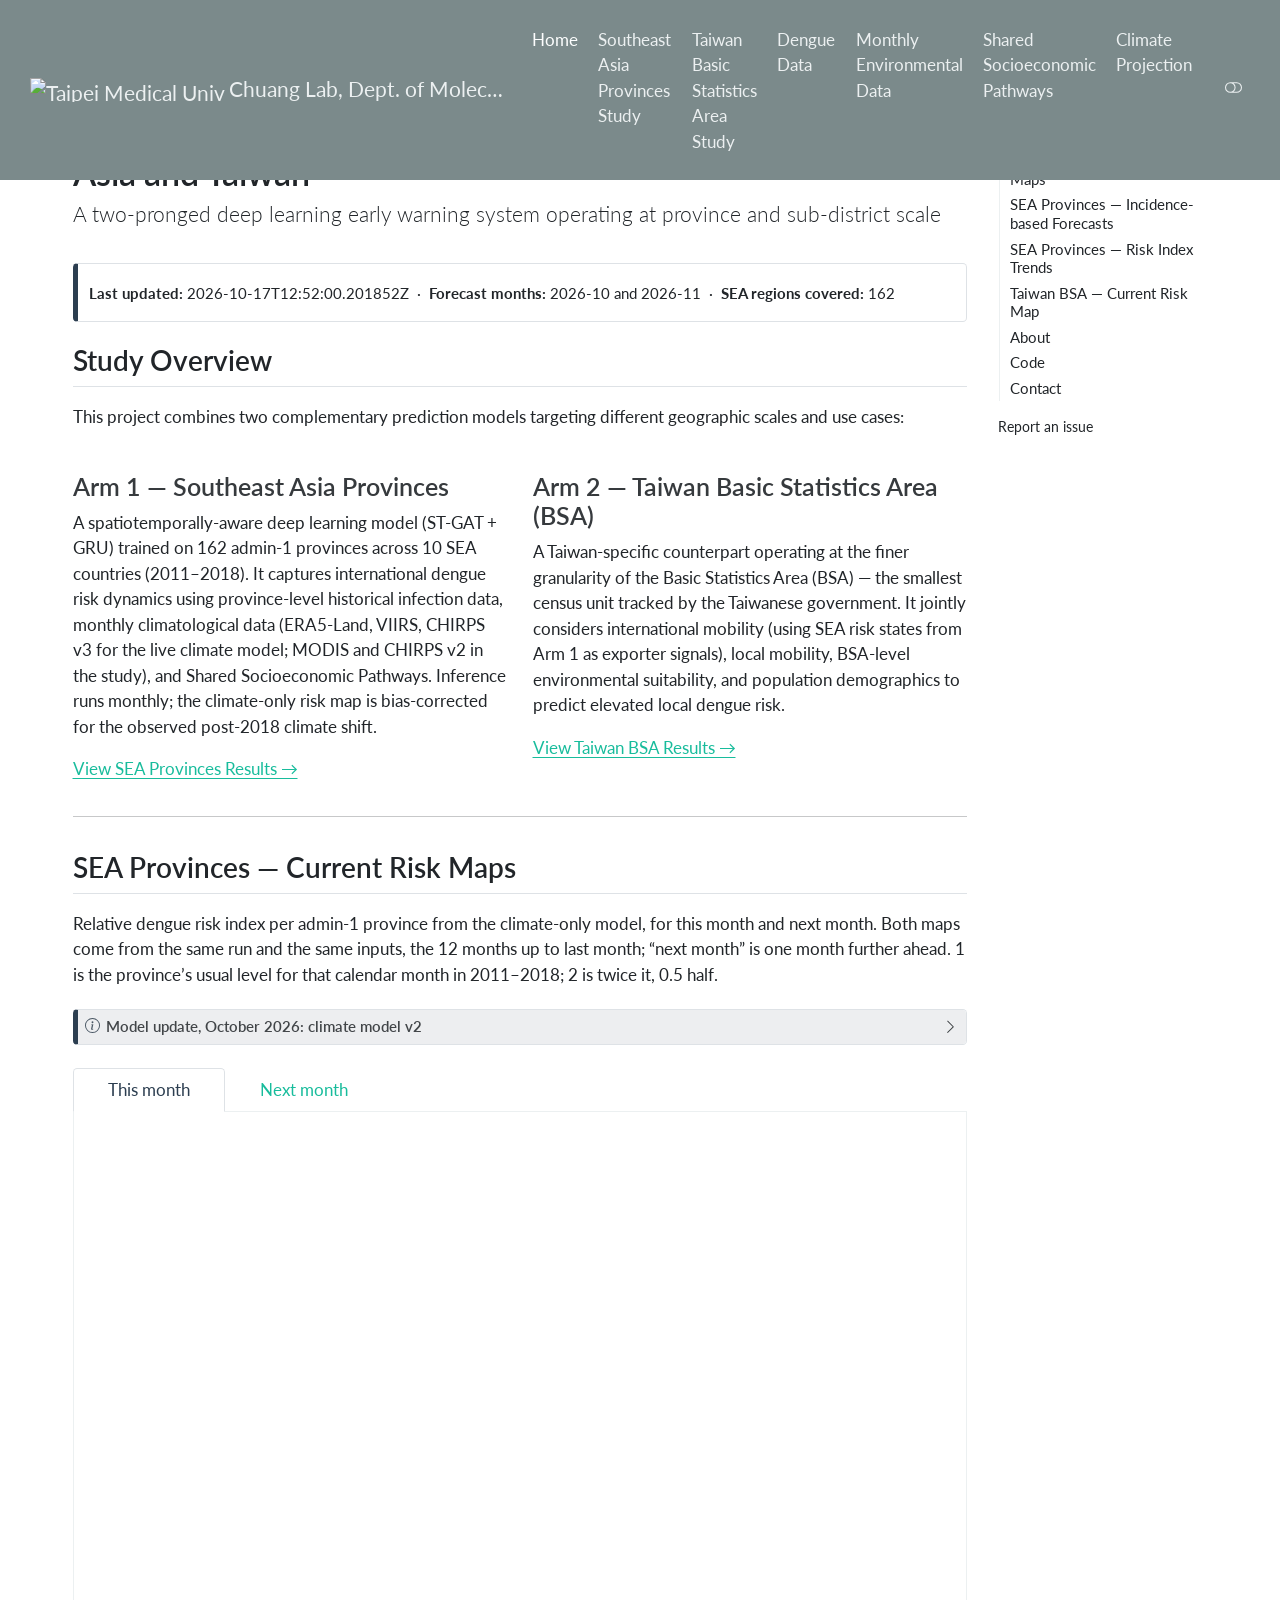
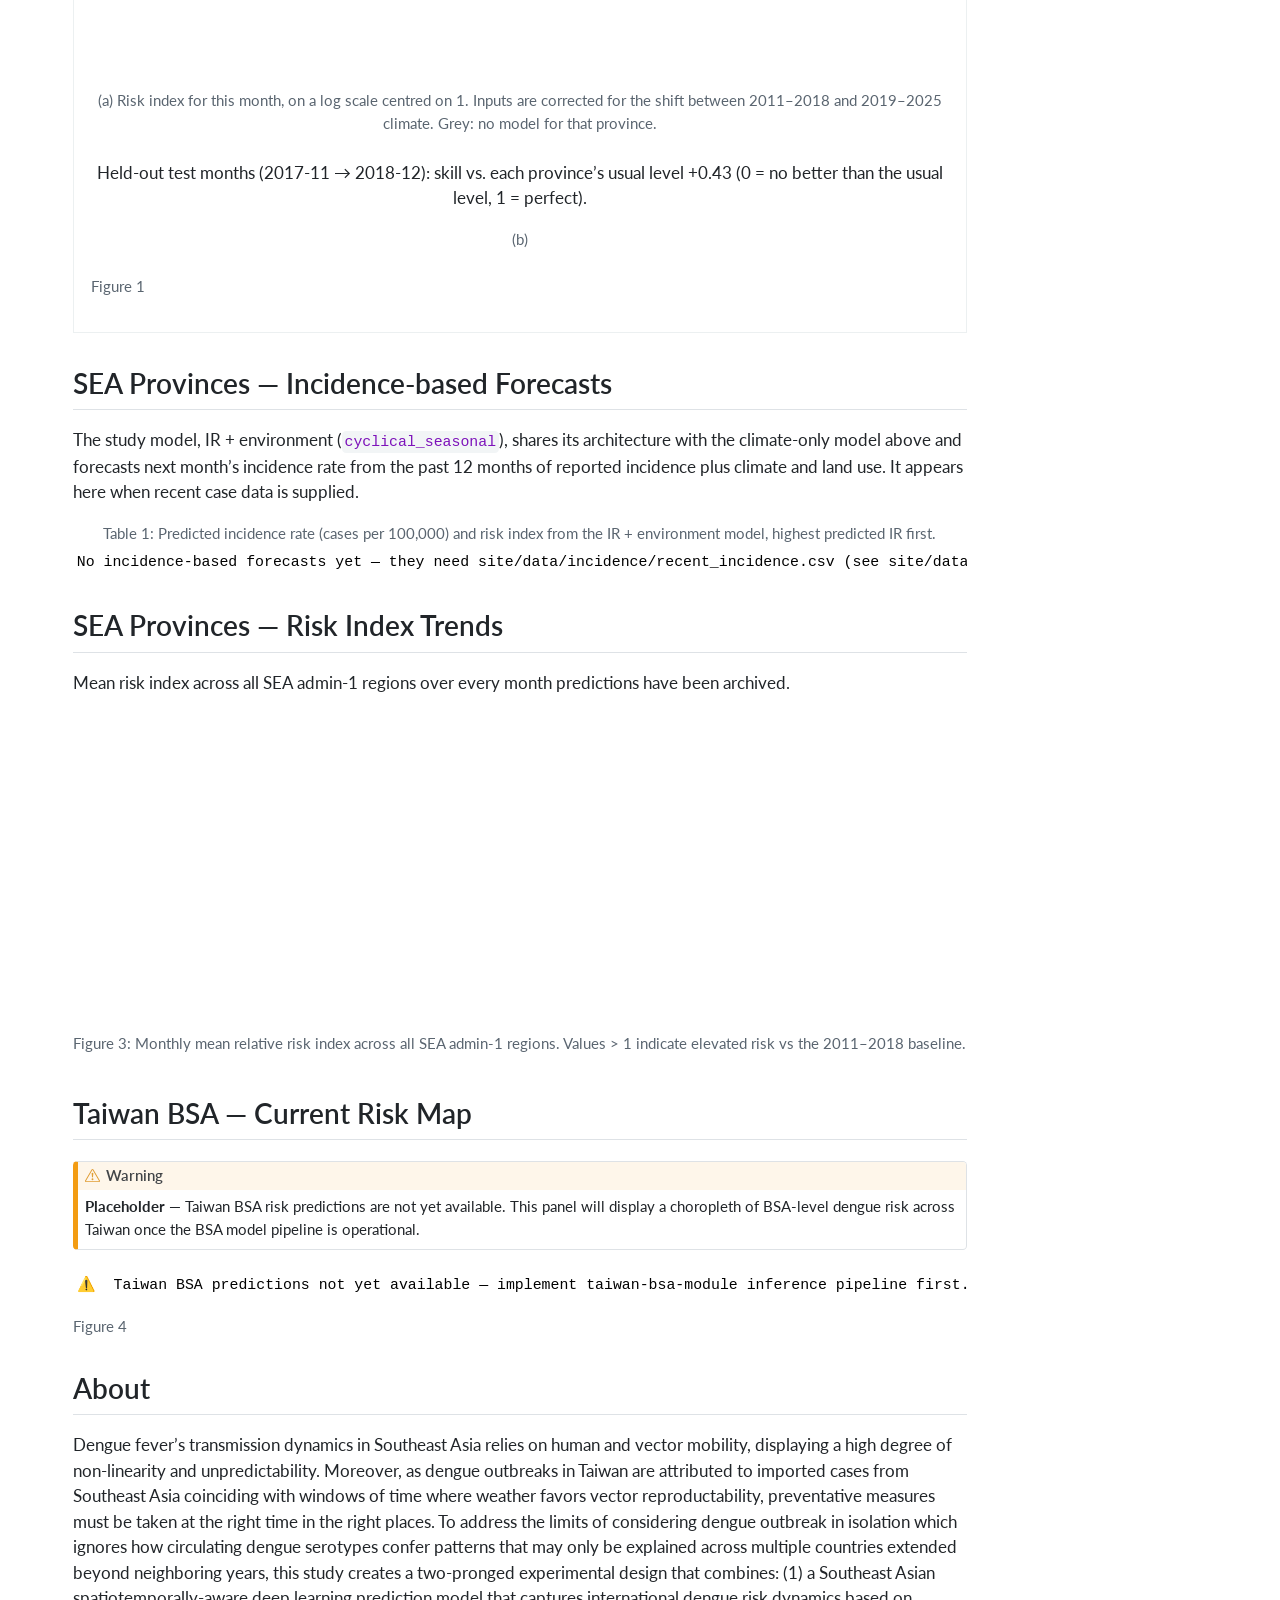
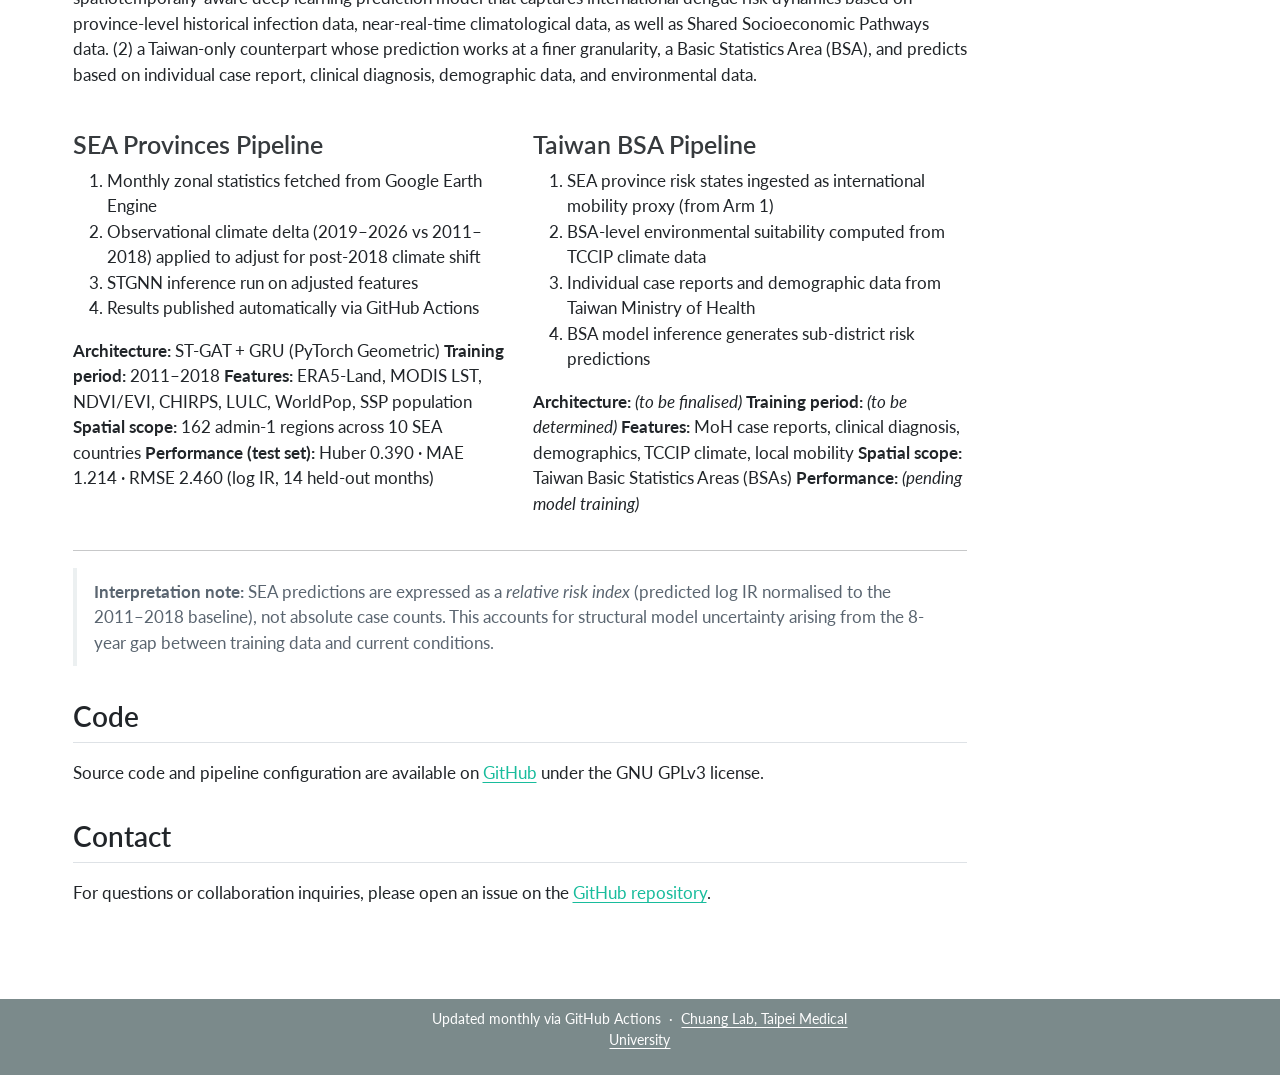
==== index.html @ 6cc83257 "chore: deploy on push 8ae9501bed440ed432152be03c4a893e6936fb82 8ae9501bed440ed432152be03c4a893e6936f" ====
<!DOCTYPE html>
<html xmlns="http://www.w3.org/1999/xhtml" lang="en" xml:lang="en"><head>

<meta charset="utf-8">
<meta name="generator" content="quarto-1.10.19">

<meta name="viewport" content="width=device-width, initial-scale=1.0, user-scalable=yes">


<title>Spatiotemporal Dengue Risk Prediction in Southeast Asia and Taiwan – Chuang Lab, Dept. of Molecular Parasitology and Tropical Diseasess</title>
<style>
/* Default styles provided by pandoc.
** See https://pandoc.org/MANUAL.html#variables-for-html for config info.
*/
span.smallcaps{font-variant: small-caps;}
div.columns{display: flex; gap: 1.5em;}
div.column{flex: auto;}
@media screen {
div.columns{gap: min(4vw, 1.5em);}
div.column{overflow-x: auto;}
}
div.hanging-indent{margin-left: 1.5em; text-indent: -1.5em;}
ul.task-list{list-style: none;}
ul.task-list li input[type="checkbox"] {
  width: 0.8em;
  margin: 0 0.8em 0.2em -1em; /* quarto-specific, see https://github.com/quarto-dev/quarto-cli/issues/4556 */ 
  vertical-align: middle;
}
/* CSS for syntax highlighting */
html { -webkit-text-size-adjust: 100%; }
pre > code.sourceCode { white-space: pre; position: relative; }
pre > code.sourceCode > span { display: inline-block; line-height: 1.25; }
pre > code.sourceCode > span:empty { height: 1.2em; }
.sourceCode { overflow: visible; }
code.sourceCode > span { color: inherit; text-decoration: inherit; }
div.sourceCode { margin: 1em 0; }
pre.sourceCode { margin: 0; }
@media screen {
div.sourceCode { overflow: auto; }
}
@media print {
pre > code.sourceCode { white-space: pre-wrap; }
pre > code.sourceCode > span { text-indent: -5em; padding-left: 5em; }
}
pre.numberSource code
  { counter-reset: source-line 0; }
pre.numberSource code > span
  { position: relative; left: -4em; counter-increment: source-line; }
pre.numberSource code > span > a:first-child::before
  { content: counter(source-line);
    position: relative; left: -1em; text-align: right; vertical-align: baseline;
    border: none; display: inline-block;
    -webkit-touch-callout: none; -webkit-user-select: none;
    -khtml-user-select: none; -moz-user-select: none;
    -ms-user-select: none; user-select: none;
    padding: 0 4px; width: 4em;
  }
pre.numberSource { margin-left: 3em;  padding-left: 4px; }
div.sourceCode
  {   }
@media screen {
pre > code.sourceCode > span > a:first-child::before { text-decoration: underline; }
}
</style>


<script src="https://cdn.jsdelivr.net/npm/jquery@3.5.1/dist/jquery.min.js" integrity="sha384-ZvpUoO/+PpLXR1lu4jmpXWu80pZlYUAfxl5NsBMWOEPSjUn/6Z/hRTt8+pR6L4N2" crossorigin="anonymous"></script><script src="site_libs/quarto-nav/quarto-nav.js"></script>
<script src="site_libs/quarto-nav/headroom.min.js"></script>
<script src="site_libs/clipboard/clipboard.min.js"></script>
<script src="site_libs/quarto-search/autocomplete.umd.js"></script>
<script src="site_libs/quarto-search/fuse.min.js"></script>
<script src="site_libs/quarto-search/quarto-search.js"></script>
<meta name="quarto:offset" content="./">
<script src="site_libs/quarto-html/quarto.js" type="module"></script>
<script src="site_libs/quarto-html/tabsets/tabsets.js" type="module"></script>
<script src="site_libs/quarto-html/popper.min.js"></script>
<script src="site_libs/quarto-html/tippy.umd.min.js"></script>
<script src="site_libs/quarto-html/anchor.min.js"></script>
<link href="site_libs/quarto-html/tippy.css" rel="stylesheet">
<link href="site_libs/quarto-html/quarto-syntax-highlighting-bf27225e3a48a9273f3daa8f8e829971.css" rel="stylesheet" class="quarto-color-scheme" id="quarto-text-highlighting-styles">
<link href="site_libs/quarto-html/quarto-syntax-highlighting-dark-b626d73c4c936ccc3cb08be7d45d1df6.css" rel="stylesheet" class="quarto-color-scheme quarto-color-alternate" id="quarto-text-highlighting-styles">
<link href="site_libs/quarto-html/quarto-syntax-highlighting-bf27225e3a48a9273f3daa8f8e829971.css" rel="stylesheet" class="quarto-color-scheme-extra" id="quarto-text-highlighting-styles">
<script src="site_libs/bootstrap/bootstrap.min.js"></script>
<link href="site_libs/bootstrap/bootstrap-icons.css" rel="stylesheet">
<link href="site_libs/bootstrap/bootstrap-c38973a47e5296e20ed65e5cfa16cd78.min.css" rel="stylesheet" append-hash="true" class="quarto-color-scheme" id="quarto-bootstrap" data-mode="light">
<link href="site_libs/bootstrap/bootstrap-dark-431248b8c7171e253c28e4abe2856e53.min.css" rel="stylesheet" append-hash="true" class="quarto-color-scheme quarto-color-alternate" id="quarto-bootstrap" data-mode="dark">
<link href="site_libs/bootstrap/bootstrap-c38973a47e5296e20ed65e5cfa16cd78.min.css" rel="stylesheet" append-hash="true" class="quarto-color-scheme-extra" id="quarto-bootstrap" data-mode="light">
<script id="quarto-search-options" type="application/json">{
  "location": "navbar",
  "copy-button": false,
  "collapse-after": 3,
  "panel-placement": "end",
  "type": "overlay",
  "limit": 50,
  "keyboard-shortcut": [
    "f",
    "/",
    "s"
  ],
  "show-item-context": false,
  "language": {
    "search-no-results-text": "No results",
    "search-matching-documents-text": "matching documents",
    "search-copy-link-title": "Copy link to search",
    "search-hide-matches-text": "Hide additional matches",
    "search-more-match-text": "more match in this document",
    "search-more-matches-text": "more matches in this document",
    "search-clear-button-title": "Clear",
    "search-text-placeholder": "",
    "search-detached-cancel-button-title": "Cancel",
    "search-submit-button-title": "Submit",
    "search-label": "Search"
  }
}</script>
<script src="https://cdn.jsdelivr.net/npm/requirejs@2.3.6/require.min.js" integrity="sha384-c9c+LnTbwQ3aujuU7ULEPVvgLs+Fn6fJUvIGTsuu1ZcCf11fiEubah0ttpca4ntM sha384-6V1/AdqZRWk1KAlWbKBlGhN7VG4iE/yAZcO6NZPMF8od0vukrvr0tg4qY6NSrItx" crossorigin="anonymous"></script>

<script type="application/javascript">define('jquery', [],function() {return window.jQuery;})</script>
<script>
window.PlotlyConfig = {MathJaxConfig: 'local'};
if (window.MathJax && window.MathJax.Hub && window.MathJax.Hub.Config) {window.MathJax.Hub.Config({SVG: {font: "STIX-Web"}});}
</script>
<script type="module">import "https://cdn.plot.ly/plotly-4.1.1.min"</script>



</head>

<body class="nav-fixed quarto-light"><script id="quarto-html-before-body" type="application/javascript">
    const toggleBodyColorMode = (bsSheetEl) => {
      const mode = bsSheetEl.getAttribute("data-mode");
      const bodyEl = window.document.querySelector("body");
      if (mode === "dark") {
        bodyEl.classList.add("quarto-dark");
        bodyEl.classList.remove("quarto-light");
      } else {
        bodyEl.classList.add("quarto-light");
        bodyEl.classList.remove("quarto-dark");
      }
    }
    const toggleBodyColorPrimary = () => {
      const bsSheetEl = window.document.querySelector("link#quarto-bootstrap:not([rel=disabled-stylesheet])");
      if (bsSheetEl) {
        toggleBodyColorMode(bsSheetEl);
      }
    }
    const setColorSchemeToggle = (alternate) => {
      const toggles = window.document.querySelectorAll('.quarto-color-scheme-toggle');
      for (let i=0; i < toggles.length; i++) {
        const toggle = toggles[i];
        if (toggle) {
          if (alternate) {
            toggle.classList.add("alternate");
          } else {
            toggle.classList.remove("alternate");
          }
        }
      }
    };
    const toggleColorMode = (alternate) => {
      // Switch the stylesheets
      const primaryStylesheets = window.document.querySelectorAll('link.quarto-color-scheme:not(.quarto-color-alternate)');
      const alternateStylesheets = window.document.querySelectorAll('link.quarto-color-scheme.quarto-color-alternate');
      manageTransitions('#quarto-margin-sidebar .nav-link', false);
      if (alternate) {
        // note: dark is layered on light, we don't disable primary!
        enableStylesheet(alternateStylesheets);
        for (const sheetNode of alternateStylesheets) {
          if (sheetNode.id === "quarto-bootstrap") {
            toggleBodyColorMode(sheetNode);
          }
        }
      } else {
        disableStylesheet(alternateStylesheets);
        enableStylesheet(primaryStylesheets)
        toggleBodyColorPrimary();
      }
      manageTransitions('#quarto-margin-sidebar .nav-link', true);
      // Switch the toggles
      setColorSchemeToggle(alternate)
      // Hack to workaround the fact that safari doesn't
      // properly recolor the scrollbar when toggling (#1455)
      if (navigator.userAgent.indexOf('Safari') > 0 && navigator.userAgent.indexOf('Chrome') == -1) {
        manageTransitions("body", false);
        window.scrollTo(0, 1);
        setTimeout(() => {
          window.scrollTo(0, 0);
          manageTransitions("body", true);
        }, 40);
      }
    }
    const disableStylesheet = (stylesheets) => {
      for (let i=0; i < stylesheets.length; i++) {
        const stylesheet = stylesheets[i];
        stylesheet.rel = 'disabled-stylesheet';
      }
    }
    const enableStylesheet = (stylesheets) => {
      for (let i=0; i < stylesheets.length; i++) {
        const stylesheet = stylesheets[i];
        if(stylesheet.rel !== 'stylesheet') { // for Chrome, which will still FOUC without this check
          stylesheet.rel = 'stylesheet';
        }
      }
    }
    const manageTransitions = (selector, allowTransitions) => {
      const els = window.document.querySelectorAll(selector);
      for (let i=0; i < els.length; i++) {
        const el = els[i];
        if (allowTransitions) {
          el.classList.remove('notransition');
        } else {
          el.classList.add('notransition');
        }
      }
    }
    const isFileUrl = () => {
      return window.location.protocol === 'file:';
    }
    const hasAlternateSentinel = () => {
      let styleSentinel = getColorSchemeSentinel();
      if (styleSentinel !== null) {
        return styleSentinel === "alternate";
      } else {
        return false;
      }
    }
    const setStyleSentinel = (alternate) => {
      const value = alternate ? "alternate" : "default";
      if (!isFileUrl()) {
        window.localStorage.setItem("quarto-color-scheme", value);
      } else {
        localAlternateSentinel = value;
      }
    }
    const getColorSchemeSentinel = () => {
      if (!isFileUrl()) {
        const storageValue = window.localStorage.getItem("quarto-color-scheme");
        return storageValue != null ? storageValue : localAlternateSentinel;
      } else {
        return localAlternateSentinel;
      }
    }
    const toggleGiscusIfUsed = (isAlternate, darkModeDefault) => {
      const baseTheme = document.querySelector('#giscus-base-theme')?.value ?? 'light';
      const alternateTheme = document.querySelector('#giscus-alt-theme')?.value ?? 'dark';
      let newTheme = '';
      if(authorPrefersDark) {
        newTheme = isAlternate ? baseTheme : alternateTheme;
      } else {
        newTheme = isAlternate ? alternateTheme : baseTheme;
      }
      const changeGiscusTheme = () => {
        // From: https://github.com/giscus/giscus/issues/336
        const sendMessage = (message) => {
          const iframe = document.querySelector('iframe.giscus-frame');
          if (!iframe) return;
          iframe.contentWindow.postMessage({ giscus: message }, 'https://giscus.app');
        }
        sendMessage({
          setConfig: {
            theme: newTheme
          }
        });
      }
      const isGiscussLoaded = window.document.querySelector('iframe.giscus-frame') !== null;
      if (isGiscussLoaded) {
        changeGiscusTheme();
      }
    };
    const authorPrefersDark = false;
    const darkModeDefault = authorPrefersDark;
      document.querySelector('link#quarto-text-highlighting-styles.quarto-color-scheme-extra').rel = 'disabled-stylesheet';
      document.querySelector('link#quarto-bootstrap.quarto-color-scheme-extra').rel = 'disabled-stylesheet';
    let localAlternateSentinel = darkModeDefault ? 'alternate' : 'default';
    // Dark / light mode switch
    window.quartoToggleColorScheme = () => {
      // Read the current dark / light value
      let toAlternate = !hasAlternateSentinel();
      toggleColorMode(toAlternate);
      setStyleSentinel(toAlternate);
      toggleGiscusIfUsed(toAlternate, darkModeDefault);
      window.dispatchEvent(new Event('resize'));
    };
    // Switch to dark mode if need be
    if (hasAlternateSentinel()) {
      toggleColorMode(true);
    } else {
      toggleColorMode(false);
    }
  </script>

<div id="quarto-search-results"></div>
  <header id="quarto-header" class="headroom fixed-top">
    <nav class="navbar navbar-expand-lg " data-bs-theme="dark">
      <div class="navbar-container container-fluid">
      <div class="navbar-brand-container mx-auto">
    <a href="./index.html" class="navbar-brand navbar-brand-logo">
    <img src="./assets/TMU_CoM_Logo.png" alt="Taipei Medical University College of Medicine" class="navbar-logo light-content">
    <img src="./assets/TMU_CoM_Logo.png" alt="Taipei Medical University College of Medicine" class="navbar-logo dark-content">
    </a>
    <a class="navbar-brand" href="./index.html">
    <span class="navbar-title">Chuang Lab, Dept. of Molecular Parasitology and Tropical Diseasess</span>
    </a>
  </div>
            <div id="quarto-search" class="" title="Search"></div>
          <button class="navbar-toggler" type="button" data-bs-toggle="collapse" data-bs-target="#navbarCollapse" aria-controls="navbarCollapse" role="menu" aria-expanded="false" aria-label="Toggle navigation" onclick="if (window.quartoToggleHeadroom) { window.quartoToggleHeadroom(); }">
  <span class="navbar-toggler-icon"></span>
</button>
          <div class="collapse navbar-collapse" id="navbarCollapse">
            <ul class="navbar-nav navbar-nav-scroll me-auto">
  <li class="nav-item">
    <a class="nav-link active" href="./index.html" aria-current="page"> 
<span class="menu-text">Home</span></a>
  </li>  
  <li class="nav-item">
    <a class="nav-link" href="./sea-provinces-study-results.html"> 
<span class="menu-text">Southeast Asia Provinces Study</span></a>
  </li>  
  <li class="nav-item">
    <a class="nav-link" href="./taiwan-bsa-study-results.html"> 
<span class="menu-text">Taiwan Basic Statistics Area Study</span></a>
  </li>  
  <li class="nav-item">
    <a class="nav-link" href="./dengue-data.html"> 
<span class="menu-text">Dengue Data</span></a>
  </li>  
  <li class="nav-item">
    <a class="nav-link" href="./monthly-zonal-stats.html"> 
<span class="menu-text">Monthly Environmental Data</span></a>
  </li>  
  <li class="nav-item">
    <a class="nav-link" href="./shared-socioeconomic-pathways.html"> 
<span class="menu-text">Shared Socioeconomic Pathways</span></a>
  </li>  
  <li class="nav-item">
    <a class="nav-link" href="./climate-projection-data.html"> 
<span class="menu-text">Climate Projection</span></a>
  </li>  
</ul>
            <ul class="navbar-nav navbar-nav-scroll ms-auto">
  <li class="nav-item compact">
    <a class="nav-link" href="https://github.com/chuang-lab-DMPTD-TMU/dengue-fever-EWS"> <i class="bi bi-github" role="img">
</i> 
<span class="menu-text"></span></a>
  </li>  
</ul>
          </div> <!-- /navcollapse -->
            <div class="quarto-navbar-tools">
  <a href="" class="quarto-color-scheme-toggle quarto-navigation-tool  px-1" onclick="window.quartoToggleColorScheme(); return false;" title="Toggle dark mode"><i class="bi"></i></a>
</div>
      </div> <!-- /container-fluid -->
    </nav>
</header>
<!-- content -->
<div id="quarto-content" class="quarto-container page-columns page-rows-contents page-layout-full page-navbar">
<!-- sidebar -->
<!-- margin-sidebar -->
    <div id="quarto-margin-sidebar" class="sidebar margin-sidebar">
        <nav id="TOC" role="doc-toc" class="toc-active">
    <h2 id="toc-title">On this page</h2>
   
  <ul>
  <li><a href="#study-overview" id="toc-study-overview" class="nav-link active" data-scroll-target="#study-overview">Study Overview</a></li>
  <li><a href="#sea-provinces-current-risk-maps" id="toc-sea-provinces-current-risk-maps" class="nav-link" data-scroll-target="#sea-provinces-current-risk-maps">SEA Provinces — Current Risk Maps</a></li>
  <li><a href="#sea-provinces-incidence-based-forecasts" id="toc-sea-provinces-incidence-based-forecasts" class="nav-link" data-scroll-target="#sea-provinces-incidence-based-forecasts">SEA Provinces — Incidence-based Forecasts</a></li>
  <li><a href="#sea-provinces-risk-index-trends" id="toc-sea-provinces-risk-index-trends" class="nav-link" data-scroll-target="#sea-provinces-risk-index-trends">SEA Provinces — Risk Index Trends</a></li>
  <li><a href="#taiwan-bsa-current-risk-map" id="toc-taiwan-bsa-current-risk-map" class="nav-link" data-scroll-target="#taiwan-bsa-current-risk-map">Taiwan BSA — Current Risk Map</a></li>
  <li><a href="#about" id="toc-about" class="nav-link" data-scroll-target="#about">About</a></li>
  <li><a href="#code" id="toc-code" class="nav-link" data-scroll-target="#code">Code</a></li>
  <li><a href="#contact" id="toc-contact" class="nav-link" data-scroll-target="#contact">Contact</a></li>
  </ul>
<div class="toc-actions"><ul><li><a href="https://github.com/chuang-lab-DMPTD-TMU/dengue-fever-EWS/issues/new" class="toc-action"><i class="bi bi-github"></i>Report an issue</a></li></ul></div></nav>
    </div>
<!-- main -->
<main class="content column-page-left" id="quarto-document-content">


<header id="title-block-header" class="quarto-title-block default">
<div class="quarto-title">
<div class="quarto-title-block"><div><h1 class="title">Spatiotemporal Dengue Risk Prediction in Southeast Asia and Taiwan</h1><button type="button" class="btn code-tools-button" id="quarto-code-tools-source"><i class="bi"></i> Code</button></div></div>
<p class="subtitle lead">A two-pronged deep learning early warning system operating at province and sub-district scale</p>
</div>



<div class="quarto-title-meta column-page-left">

    
  
    
  </div>
  


</header>


<div class="callout callout-style-simple callout-note no-icon">
<div class="callout-body d-flex">
<div class="callout-icon-container">
<i class="callout-icon no-icon"></i>
</div>
<div class="callout-body-container">
<p><strong>Last updated:</strong> 2026-10-17T12:52:00.201852Z &nbsp;·&nbsp; <strong>Forecast months:</strong> 2026-10 and 2026-11 &nbsp;·&nbsp; <strong>SEA regions covered:</strong> 162</p>
</div>
</div>
</div>
<section id="study-overview" class="level2">
<h2 class="anchored" data-anchor-id="study-overview">Study Overview</h2>
<p>This project combines two complementary prediction models targeting different geographic scales and use cases:</p>
<div class="grid">
<section id="arm-1-southeast-asia-provinces" class="level3 g-col-6">
<h3 class="anchored" data-anchor-id="arm-1-southeast-asia-provinces">Arm 1 — Southeast Asia Provinces</h3>
<p>A spatiotemporally-aware deep learning model (ST-GAT + GRU) trained on 162 admin-1 provinces across 10 SEA countries (2011–2018). It captures international dengue risk dynamics using province-level historical infection data, monthly climatological data (ERA5-Land, VIIRS, CHIRPS v3 for the live climate model; MODIS and CHIRPS v2 in the study), and Shared Socioeconomic Pathways. Inference runs monthly; the climate-only risk map is bias-corrected for the observed post-2018 climate shift.</p>
<p><a href="./sea-provinces-study-results.html">View SEA Provinces Results →</a></p>
</section>
<section id="arm-2-taiwan-basic-statistics-area-bsa" class="level3 g-col-6">
<h3 class="anchored" data-anchor-id="arm-2-taiwan-basic-statistics-area-bsa">Arm 2 — Taiwan Basic Statistics Area (BSA)</h3>
<p>A Taiwan-specific counterpart operating at the finer granularity of the Basic Statistics Area (BSA) — the smallest census unit tracked by the Taiwanese government. It jointly considers international mobility (using SEA risk states from Arm 1 as exporter signals), local mobility, BSA-level environmental suitability, and population demographics to predict elevated local dengue risk.</p>
<p><a href="./taiwan-bsa-study-results.html">View Taiwan BSA Results →</a></p>
</section>
</div>
<hr>
</section>
<section id="sea-provinces-current-risk-maps" class="level2">
<h2 class="anchored" data-anchor-id="sea-provinces-current-risk-maps">SEA Provinces — Current Risk Maps</h2>
<p>Relative dengue risk index per admin-1 province from the climate-only model, for this month and next month. Both maps come from the same run and the same inputs, the 12 months up to last month; “next month” is one month further ahead. 1 is the province’s usual level for that calendar month in 2011–2018; 2 is twice it, 0.5 half.</p>
<div class="callout callout-style-default callout-note callout-titled">
<div class="callout-header d-flex align-content-center collapsed" data-bs-toggle="collapse" data-bs-target=".callout-1-contents" aria-controls="callout-1" aria-expanded="false" aria-label="Toggle callout">
<div class="callout-icon-container">
<i class="callout-icon"></i>
</div>
<div class="callout-title-container flex-fill">
<span class="screen-reader-only">Note</span>Model update, October 2026: climate model v2
</div>
<div class="callout-btn-toggle d-inline-block border-0 py-1 ps-1 pe-0 float-end"><i class="callout-toggle"></i></div>
</div>
<div id="callout-1" class="callout-1-contents callout-collapse collapse">
<div class="callout-body-container callout-body">
<p>NASA’s Terra MODIS has drifted from its orbit since 2022 (its daytime land surface temperature reads up to ~3 °C too cool by 2026) and stops in early 2027; CHIRPS v2 ends after 2026. The climate model was retrained on their successors, VIIRS land surface temperature and vegetation indices and CHIRPS v3 precipitation, and now predicts two months at once. Forecasts before October 2026 came from the previous model.</p>
</div>
</div>
</div>
<div class="tabset-margin-container"></div><div class="panel-tabset">
<ul class="nav nav-tabs" role="tablist"><li class="nav-item" role="presentation"><a class="nav-link active" id="tabset-1-1-tab" data-bs-toggle="tab" data-bs-target="#tabset-1-1" role="tab" aria-controls="tabset-1-1" aria-selected="true" href="">This month</a></li><li class="nav-item" role="presentation"><a class="nav-link" id="tabset-1-2-tab" data-bs-toggle="tab" data-bs-target="#tabset-1-2" role="tab" aria-controls="tabset-1-2" aria-selected="false" href="">Next month</a></li></ul>
<div class="tab-content">
<div id="tabset-1-1" class="tab-pane active" role="tabpanel" aria-labelledby="tabset-1-1-tab">
<div class="cell" data-execution_count="3">
<div id="fig-risk-map" class="cell quarto-float quarto-figure quarto-figure-center anchored" data-execution_count="3">
<figure class="quarto-float quarto-float-fig figure">
<div aria-describedby="fig-risk-map-caption-0ceaefa1-69ba-4598-a22c-09a6ac19f8ca">
<div id="fig-risk-map-1" class="cell-output cell-output-display quarto-float quarto-figure quarto-figure-center anchored">
<figure class="quarto-float quarto-subfloat-fig figure">
<div aria-describedby="fig-risk-map-1-caption-0ceaefa1-69ba-4598-a22c-09a6ac19f8ca">
<div style="height:560px; width:100%;">            <script src="https://cdnjs.cloudflare.com/ajax/libs/mathjax/3.2.2/es5/tex-svg.min.js"></script><script>if (window.MathJax && window.MathJax.Hub && window.MathJax.Hub.Config) {window.MathJax.Hub.Config({SVG: {font: "STIX-Web"}});}</script>                <script>window.PlotlyConfig = {MathJaxConfig: 'local'};</script>
        <script charset="utf-8" src="https://cdn.plot.ly/plotly-4.1.1.min.js" integrity="sha256-O24V1F27f8pb0glCkelh3cVHLNiHAJ5gCaVtq2aNch8=" crossorigin="anonymous"></script>                <div id="fda6a755-3f08-4095-ab24-64fe3fdb90a6" class="plotly-graph-div" style="height:100%; width:100%;"></div>            <script>                window.PLOTLYENV=window.PLOTLYENV || {};                                if (document.getElementById("fda6a755-3f08-4095-ab24-64fe3fdb90a6")) {                    Plotly.newPlot(                        "fda6a755-3f08-4095-ab24-64fe3fdb90a6",                        [{"colorscale":[[0,"#d9d9d9"],[1,"#d9d9d9"]],"featureidkey":"properties.name","geojson":{"type":"FeatureCollection","features":[{"type":"Feature","properties":{"country":"Myanmar","name":"Ayeyarwady"},"geometry":{"type":"MultiPolygon","coordinates":[[[[94.272,15.863],[94.276,15.87],[94.28,15.865],[94.272,15.863]]],[[[94.51,15.911],[94.507,15.909],[94.501,15.93],[94.51,15.921],[94.516,15.932],[94.51,15.911]]],[[[94.279,15.985],[94.276,15.993],[94.346,16.017],[94.323,15.977],[94.279,15.985]]],[[[94.57,16.081],[94.57,16.051],[94.571,16.045],[94.593,16.039],[94.576,16.002],[94.479,15.967],[94.471,15.927],[94.445,15.92],[94.435,15.881],[94.4,15.833],[94.394,15.834],[94.413,15.865],[94.389,15.914],[94.383,16.002],[94.46,16.031],[94.57,16.189],[94.649,16.251],[94.668,16.203],[94.659,16.166],[94.637,16.095],[94.595,16.042],[94.573,16.05],[94.585,16.103],[94.57,16.081]]],[[[94.469,16.079],[94.473,16.082],[94.457,16.048],[94.469,16.079]]],[[[94.626,16.055],[94.614,16.043],[94.611,16.049],[94.649,16.097],[94.626,16.055]]],[[[94.664,16.134],[94.666,16.134],[94.664,16.12],[94.664,16.134]]],[[[94.529,16.155],[94.543,16.157],[94.528,16.14],[94.529,16.155]]],[[[94.518,16.289],[94.56,16.251],[94.548,16.204],[94.529,16.201],[94.524,16.224],[94.511,16.234],[94.522,16.247],[94.518,16.289]]],[[[94.663,16.285],[94.666,16.286],[94.657,16.272],[94.663,16.285]]],[[[94.512,16.291],[94.512,16.272],[94.504,16.272],[94.489,16.286],[94.512,16.291]]],[[[94.611,16.288],[94.609,16.327],[94.648,16.333],[94.679,16.381],[94.641,16.286],[94.609,16.243],[94.577,16.229],[94.568,16.246],[94.611,16.288]]],[[[94.681,16.317],[94.682,16.316],[94.678,16.3],[94.681,16.317]]],[[[94.645,16.337],[94.618,16.34],[94.641,16.393],[94.665,16.378],[94.645,16.337]]],[[[94.228,16.384],[94.223,16.378],[94.222,16.389],[94.228,16.384]]],[[[94.244,16.522],[94.238,16.521],[94.245,16.546],[94.244,16.522]]],[[[95.333,15.682],[95.33,15.678],[95.324,15.675],[95.317,15.673],[95.306,15.672],[95.333,15.682]]],[[[95.283,15.67],[95.267,15.682],[95.306,15.672],[95.283,15.67]]],[[[95.246,15.688],[95.199,15.68],[95.199,15.687],[95.246,15.688]]],[[[95.042,15.709],[95.023,15.726],[95.058,15.748],[95.042,15.709]]],[[[94.983,15.781],[94.987,15.852],[95.005,15.844],[95.035,15.846],[95.042,15.834],[95.03,15.8],[94.983,15.781]]],[[[95.055,15.827],[95.066,15.841],[95.066,15.819],[95.055,15.827]]],[[[94.734,15.841],[94.747,15.837],[94.772,15.865],[94.814,15.94],[94.844,15.869],[94.819,15.84],[94.813,15.79],[94.737,15.808],[94.734,15.841]]],[[[94.843,15.9],[94.844,15.883],[94.838,15.89],[94.831,15.903],[94.843,15.9]]],[[[95.268,15.952],[95.239,15.913],[95.241,15.938],[95.268,15.982],[95.268,15.952]]],[[[95.117,15.954],[95.107,15.94],[95.117,15.993],[95.117,15.954]]],[[[95.274,15.957],[95.272,16.031],[95.323,16.087],[95.345,16.042],[95.342,15.986],[95.247,15.85],[95.231,15.871],[95.274,15.957]]],[[[94.692,16.003],[94.687,16.008],[94.711,16.047],[94.717,16.032],[94.692,16.003]]],[[[94.856,16.047],[94.85,16.011],[94.81,15.98],[94.8,15.994],[94.841,16.068],[94.856,16.047]]],[[[95.052,15.853],[95.043,15.838],[95.038,15.847],[95.024,15.851],[95.007,15.845],[94.988,15.853],[94.982,15.851],[94.982,15.76],[94.95,15.743],[94.927,15.744],[94.92,15.76],[94.849,15.762],[94.836,15.804],[94.889,15.83],[94.869,15.892],[94.946,15.936],[94.95,15.948],[94.862,15.9],[94.874,15.827],[94.837,15.848],[94.851,15.871],[94.848,15.893],[94.843,15.9],[94.83,15.92],[94.839,15.939],[94.824,15.931],[94.823,15.952],[94.867,16.0],[94.893,16.002],[94.916,16.025],[94.919,16.041],[94.899,16.08],[94.932,16.088],[94.953,16.139],[95.012,16.136],[95.021,16.143],[95.016,16.167],[95.047,16.188],[95.07,16.244],[95.12,16.297],[95.112,16.313],[95.118,16.32],[95.121,16.303],[95.142,16.297],[95.131,16.267],[95.148,16.241],[95.116,16.211],[95.134,16.169],[95.118,16.124],[95.053,16.048],[95.064,15.99],[95.052,15.853]]],[[[95.116,16.036],[95.101,15.978],[95.09,16.043],[95.114,16.085],[95.168,16.117],[95.189,16.111],[95.209,16.116],[95.178,16.088],[95.179,16.03],[95.153,16.039],[95.116,16.036]]],[[[94.674,16.526],[94.698,16.559],[94.699,16.615],[94.755,16.626],[94.765,16.585],[94.737,16.574],[94.726,16.513],[94.689,16.493],[94.674,16.526]]],[[[95.258,18.38],[95.263,18.332],[95.325,18.296],[95.357,18.244],[95.418,18.22],[95.396,18.162],[95.462,18.021],[95.457,17.912],[95.485,17.884],[95.475,17.83],[95.491,17.789],[95.432,17.74],[95.432,17.721],[95.504,17.649],[95.549,17.641],[95.582,17.608],[95.617,17.627],[95.637,17.622],[95.638,17.605],[95.655,17.611],[95.678,17.587],[95.677,17.551],[95.717,17.52],[95.736,17.478],[95.69,17.442],[95.685,17.401],[95.62,17.381],[95.618,17.348],[95.643,17.344],[95.662,17.363],[95.697,17.332],[95.709,17.282],[95.69,17.232],[95.71,17.202],[95.738,17.206],[95.784,17.171],[95.777,17.15],[95.81,17.111],[95.798,17.104],[95.805,17.078],[95.826,17.106],[95.839,17.1],[95.825,17.094],[95.836,17.063],[95.821,17.024],[95.866,17.003],[95.861,16.97],[95.887,16.954],[95.859,16.956],[95.838,16.925],[95.849,16.889],[95.837,16.87],[95.874,16.806],[95.88,16.747],[95.869,16.72],[95.836,16.705],[95.824,16.657],[95.84,16.57],[95.85,16.556],[95.876,16.568],[95.883,16.543],[95.824,16.491],[95.819,16.458],[95.858,16.46],[95.864,16.429],[95.929,16.383],[95.913,16.361],[95.905,16.338],[95.888,16.244],[95.891,16.245],[95.865,16.215],[95.878,16.237],[95.868,16.23],[95.837,16.184],[95.775,16.134],[95.743,16.131],[95.725,16.266],[95.722,16.272],[95.711,16.274],[95.739,16.119],[95.705,16.069],[95.71,16.036],[95.645,15.926],[95.459,15.738],[95.323,15.706],[95.279,15.726],[95.288,15.755],[95.27,15.83],[95.354,15.957],[95.36,16.039],[95.356,16.064],[95.33,16.107],[95.367,16.165],[95.391,16.242],[95.392,16.297],[95.385,16.239],[95.32,16.193],[95.302,16.162],[95.3,16.147],[95.323,16.094],[95.266,16.034],[95.266,15.99],[95.236,15.94],[95.213,15.86],[95.225,15.799],[95.189,15.774],[95.144,15.782],[95.112,15.808],[95.128,15.982],[95.116,16.027],[95.184,16.027],[95.183,16.087],[95.268,16.157],[95.278,16.184],[95.195,16.116],[95.175,16.123],[95.205,16.18],[95.17,16.137],[95.148,16.142],[95.17,16.127],[95.131,16.122],[95.142,16.171],[95.125,16.217],[95.152,16.243],[95.137,16.27],[95.146,16.296],[95.12,16.325],[95.109,16.316],[95.115,16.297],[95.07,16.244],[95.049,16.22],[95.044,16.191],[95.008,16.167],[95.014,16.143],[94.95,16.145],[94.925,16.092],[94.896,16.082],[94.913,16.033],[94.889,16.007],[94.855,16.114],[94.882,16.186],[94.972,16.213],[95.024,16.269],[95.048,16.333],[95.007,16.265],[94.949,16.213],[94.869,16.19],[94.837,16.114],[94.847,16.072],[94.835,16.07],[94.798,15.997],[94.807,15.973],[94.719,15.855],[94.68,15.843],[94.644,15.864],[94.605,15.929],[94.671,15.961],[94.725,16.016],[94.736,16.072],[94.766,16.101],[94.787,16.096],[94.757,16.127],[94.783,16.142],[94.806,16.209],[94.836,16.215],[94.845,16.242],[94.865,16.222],[94.857,16.242],[94.872,16.251],[94.88,16.281],[94.893,16.283],[94.92,16.298],[94.933,16.321],[94.968,16.331],[94.928,16.323],[94.919,16.302],[94.876,16.281],[94.865,16.249],[94.842,16.247],[94.832,16.22],[94.799,16.21],[94.775,16.149],[94.751,16.134],[94.751,16.093],[94.719,16.073],[94.684,16.011],[94.687,15.997],[94.578,15.934],[94.553,15.947],[94.552,15.965],[94.586,15.987],[94.652,16.077],[94.675,16.128],[94.678,16.206],[94.718,16.207],[94.725,16.21],[94.726,16.227],[94.749,16.226],[94.757,16.232],[94.754,16.249],[94.736,16.26],[94.758,16.287],[94.732,16.258],[94.752,16.23],[94.724,16.231],[94.72,16.21],[94.673,16.216],[94.657,16.245],[94.685,16.249],[94.689,16.258],[94.693,16.246],[94.696,16.246],[94.709,16.255],[94.709,16.261],[94.703,16.263],[94.695,16.247],[94.69,16.26],[94.658,16.252],[94.683,16.303],[94.689,16.347],[94.73,16.362],[94.708,16.388],[94.724,16.406],[94.74,16.404],[94.727,16.409],[94.705,16.4],[94.692,16.487],[94.731,16.513],[94.742,16.575],[94.787,16.585],[94.77,16.588],[94.757,16.627],[94.715,16.652],[94.722,16.679],[94.715,16.697],[94.739,16.697],[94.742,16.73],[94.734,16.699],[94.713,16.698],[94.711,16.651],[94.729,16.631],[94.708,16.63],[94.693,16.649],[94.672,16.645],[94.69,16.679],[94.671,16.664],[94.666,16.656],[94.668,16.656],[94.672,16.663],[94.675,16.663],[94.654,16.631],[94.689,16.646],[94.7,16.631],[94.69,16.558],[94.661,16.514],[94.682,16.443],[94.677,16.385],[94.641,16.393],[94.638,16.394],[94.603,16.331],[94.604,16.285],[94.564,16.26],[94.527,16.291],[94.546,16.308],[94.517,16.291],[94.512,16.291],[94.471,16.293],[94.518,16.25],[94.506,16.235],[94.522,16.215],[94.507,16.177],[94.425,16.071],[94.364,16.051],[94.342,16.017],[94.277,15.998],[94.25,15.954],[94.237,15.954],[94.191,16.042],[94.2,16.148],[94.223,16.174],[94.21,16.201],[94.241,16.28],[94.229,16.354],[94.245,16.351],[94.264,16.448],[94.27,16.504],[94.255,16.537],[94.283,16.545],[94.292,16.535],[94.287,16.527],[94.322,16.536],[94.347,16.572],[94.318,16.609],[94.354,16.628],[94.354,16.722],[94.401,16.794],[94.375,16.872],[94.383,16.917],[94.404,16.896],[94.417,16.895],[94.406,16.898],[94.425,16.918],[94.436,16.909],[94.445,16.947],[94.489,16.949],[94.48,16.974],[94.468,16.951],[94.434,16.955],[94.463,17.0],[94.452,17.067],[94.48,17.07],[94.459,17.078],[94.489,17.117],[94.479,17.141],[94.456,17.143],[94.443,17.183],[94.466,17.194],[94.496,17.161],[94.506,17.175],[94.509,17.156],[94.521,17.186],[94.534,17.185],[94.512,17.218],[94.495,17.217],[94.492,17.267],[94.5,17.307],[94.525,17.287],[94.536,17.326],[94.567,17.315],[94.574,17.294],[94.609,17.313],[94.608,17.301],[94.628,17.299],[94.627,17.284],[94.63,17.279],[94.635,17.279],[94.632,17.297],[94.611,17.315],[94.567,17.318],[94.557,17.473],[94.61,17.429],[94.623,17.394],[94.647,17.41],[94.72,17.336],[94.806,17.479],[94.804,17.516],[94.774,17.567],[94.79,17.585],[94.788,17.655],[94.871,17.72],[94.871,17.813],[94.887,17.849],[94.873,17.869],[94.882,17.898],[94.847,17.923],[94.817,17.994],[94.878,18.068],[94.852,18.142],[94.902,18.194],[94.871,18.228],[94.886,18.254],[94.873,18.27],[94.88,18.304],[94.853,18.314],[94.823,18.36],[94.865,18.409],[94.925,18.423],[94.935,18.453],[95.007,18.382],[95.034,18.37],[95.078,18.379],[95.112,18.436],[95.107,18.511],[95.182,18.486],[95.189,18.425],[95.258,18.38]],[[94.742,16.403],[94.743,16.413],[94.74,16.427],[94.739,16.427],[94.74,16.404],[94.742,16.403]],[[94.749,16.427],[94.752,16.416],[94.762,16.413],[94.749,16.428],[94.741,16.429],[94.74,16.427],[94.749,16.427]],[[94.763,16.412],[94.777,16.42],[94.781,16.431],[94.762,16.413],[94.763,16.412]],[[94.692,16.683],[94.691,16.69],[94.683,16.697],[94.69,16.679],[94.692,16.683]],[[94.688,16.715],[94.688,16.728],[94.685,16.741],[94.682,16.699],[94.683,16.697],[94.688,16.715]],[[94.649,16.673],[94.664,16.655],[94.666,16.656],[94.649,16.673]],[[94.284,16.524],[94.293,16.51],[94.287,16.527],[94.284,16.524]],[[94.421,16.885],[94.422,16.894],[94.417,16.895],[94.421,16.885]]],[[[95.321,15.952],[95.331,15.958],[95.333,15.936],[95.311,15.934],[95.321,15.952]]],[[[95.346,15.964],[95.343,15.957],[95.343,15.976],[95.346,15.964]]],[[[95.35,16.0],[95.347,15.97],[95.345,15.977],[95.35,16.0]]],[[[95.345,16.067],[95.34,16.07],[95.333,16.084],[95.345,16.067]]],[[[95.345,16.076],[95.349,16.069],[95.332,16.091],[95.345,16.076]]],[[[95.362,16.163],[95.323,16.12],[95.305,16.147],[95.31,16.167],[95.364,16.202],[95.362,16.163]]],[[[95.906,16.335],[95.929,16.383],[95.931,16.387],[95.951,16.342],[95.94,16.251],[95.886,16.197],[95.85,16.198],[95.89,16.228],[95.906,16.335]]],[[[95.981,16.369],[95.982,16.382],[95.992,16.388],[96.081,16.329],[95.997,16.233],[95.921,16.214],[95.954,16.26],[95.968,16.307],[95.965,16.35],[95.981,16.369]]],[[[95.954,16.295],[95.954,16.336],[95.949,16.362],[95.963,16.306],[95.954,16.295]]],[[[96.045,16.369],[96.055,16.361],[96.048,16.364],[96.045,16.369]]],[[[95.991,16.392],[95.979,16.383],[95.961,16.349],[95.946,16.375],[95.954,16.381],[95.946,16.406],[95.991,16.392]]],[[[95.928,16.399],[95.928,16.402],[95.946,16.406],[95.946,16.377],[95.928,16.399]]],[[[95.993,16.4],[96.01,16.386],[95.996,16.389],[95.993,16.4]]]]}},{"type":"Feature","properties":{"country":"Myanmar","name":"Bago (East)"},"geometry":{"type":"Polygon","coordinates":[[[96.28,19.473],[96.391,19.475],[96.418,19.445],[96.44,19.445],[96.408,19.411],[96.457,19.363],[96.465,19.328],[96.452,19.303],[96.468,19.296],[96.506,19.194],[96.554,19.174],[96.492,19.146],[96.495,19.13],[96.513,19.133],[96.51,19.09],[96.572,19.038],[96.56,19.024],[96.573,18.993],[96.565,18.978],[96.592,18.96],[96.584,18.937],[96.6,18.952],[96.623,18.933],[96.636,18.95],[96.675,18.924],[96.661,18.908],[96.642,18.915],[96.637,18.894],[96.622,18.917],[96.603,18.895],[96.595,18.87],[96.629,18.831],[96.625,18.811],[96.655,18.797],[96.574,18.79],[96.585,18.735],[96.65,18.647],[96.666,18.645],[96.687,18.599],[96.728,18.631],[96.815,18.599],[96.862,18.636],[96.911,18.651],[96.948,18.641],[96.944,18.624],[96.973,18.601],[96.966,18.558],[96.983,18.552],[96.975,18.468],[96.956,18.431],[96.988,18.395],[96.986,18.376],[97.033,18.374],[97.038,18.35],[97.063,18.341],[97.044,18.325],[97.055,18.292],[97.077,18.291],[97.088,18.327],[97.107,18.33],[97.14,18.25],[97.125,18.21],[97.194,18.156],[97.165,18.045],[97.118,17.99],[97.116,17.947],[97.163,17.874],[97.159,17.835],[97.185,17.833],[97.195,17.806],[97.156,17.725],[97.178,17.678],[97.171,17.665],[97.205,17.626],[97.193,17.557],[97.222,17.548],[97.224,17.533],[97.142,17.511],[97.103,17.481],[97.097,17.537],[97.019,17.57],[96.994,17.611],[96.97,17.607],[96.945,17.625],[96.939,17.612],[96.91,17.608],[96.904,17.621],[96.876,17.604],[96.874,17.436],[96.896,17.379],[96.871,17.317],[96.933,17.282],[96.892,17.204],[96.982,17.114],[96.963,17.115],[96.939,17.149],[96.935,17.129],[96.898,17.136],[96.923,17.107],[96.924,17.059],[96.912,17.056],[96.88,16.924],[96.866,16.91],[96.838,16.928],[96.848,16.959],[96.83,16.922],[96.856,16.889],[96.836,16.905],[96.825,16.894],[96.807,16.911],[96.798,16.907],[96.851,16.845],[96.837,16.822],[96.803,16.854],[96.795,16.844],[96.78,16.918],[96.756,16.94],[96.729,16.931],[96.706,16.976],[96.691,16.971],[96.659,16.996],[96.597,16.981],[96.517,16.994],[96.477,16.965],[96.38,16.999],[96.404,17.076],[96.366,17.149],[96.297,17.211],[96.319,17.249],[96.278,17.447],[96.26,17.47],[96.204,17.487],[96.205,17.52],[96.081,17.706],[96.096,17.719],[96.097,17.752],[96.074,17.85],[96.038,17.906],[96.058,17.921],[96.083,17.892],[96.103,17.909],[96.076,17.938],[96.067,17.987],[96.091,17.988],[96.104,18.008],[96.123,17.996],[96.124,17.962],[96.199,17.962],[96.186,18.06],[96.197,18.088],[96.177,18.092],[96.165,18.119],[96.127,18.12],[96.045,18.295],[96.021,18.306],[95.994,18.354],[96.003,18.38],[95.965,18.39],[95.92,18.428],[95.898,18.492],[95.933,18.524],[95.958,18.518],[95.964,18.551],[95.937,18.591],[95.963,18.636],[95.958,18.655],[95.932,18.663],[95.88,18.777],[95.837,18.81],[95.85,18.824],[95.839,18.846],[95.867,18.87],[95.85,18.891],[95.85,18.964],[95.865,18.997],[95.836,19.025],[95.863,19.069],[95.847,19.085],[95.85,19.133],[95.823,19.19],[95.836,19.222],[95.856,19.227],[95.845,19.244],[95.859,19.306],[95.814,19.385],[95.814,19.433],[95.795,19.46],[95.892,19.437],[95.906,19.473],[95.945,19.482],[96.037,19.453],[96.054,19.463],[96.105,19.417],[96.127,19.417],[96.137,19.443],[96.162,19.443],[96.18,19.493],[96.28,19.473]]]}},{"type":"Feature","properties":{"country":"Myanmar","name":"Bago (West)"},"geometry":{"type":"Polygon","coordinates":[[[95.783,19.176],[95.807,19.154],[95.831,19.16],[95.85,19.133],[95.844,19.098],[95.862,19.05],[95.843,19.053],[95.836,19.025],[95.865,18.997],[95.85,18.964],[95.85,18.891],[95.867,18.875],[95.839,18.846],[95.85,18.824],[95.837,18.81],[95.88,18.777],[95.932,18.663],[95.958,18.655],[95.963,18.636],[95.937,18.591],[95.964,18.551],[95.958,18.518],[95.933,18.524],[95.898,18.492],[95.92,18.428],[95.965,18.39],[95.995,18.391],[95.994,18.354],[96.021,18.306],[96.045,18.295],[96.127,18.12],[96.165,18.119],[96.177,18.092],[96.197,18.088],[96.186,18.06],[96.199,17.962],[96.124,17.962],[96.118,18.006],[96.067,17.987],[96.076,17.938],[96.103,17.909],[96.08,17.892],[96.057,17.921],[96.036,17.896],[96.074,17.85],[96.084,17.791],[96.053,17.796],[95.99,17.709],[95.975,17.719],[95.977,17.686],[95.946,17.665],[95.941,17.639],[95.906,17.633],[95.892,17.574],[95.833,17.562],[95.778,17.502],[95.784,17.464],[95.736,17.478],[95.717,17.52],[95.677,17.551],[95.678,17.587],[95.655,17.611],[95.638,17.605],[95.637,17.622],[95.617,17.627],[95.582,17.608],[95.549,17.641],[95.504,17.649],[95.432,17.721],[95.432,17.74],[95.491,17.789],[95.475,17.83],[95.485,17.884],[95.457,17.912],[95.462,18.021],[95.396,18.162],[95.42,18.214],[95.357,18.244],[95.325,18.296],[95.272,18.321],[95.258,18.38],[95.189,18.425],[95.182,18.486],[95.106,18.51],[95.112,18.436],[95.078,18.379],[95.034,18.37],[95.007,18.382],[94.935,18.453],[94.925,18.423],[94.865,18.409],[94.823,18.36],[94.798,18.371],[94.758,18.457],[94.734,18.468],[94.766,18.564],[94.728,18.574],[94.69,18.626],[94.702,18.655],[94.747,18.657],[94.747,18.683],[94.686,18.803],[94.712,18.829],[94.751,18.829],[94.762,18.859],[94.744,18.9],[94.702,18.922],[94.707,18.968],[94.732,18.96],[94.744,18.977],[94.834,18.981],[94.927,18.929],[94.958,18.939],[95.003,18.912],[95.059,18.832],[95.082,18.864],[95.137,18.866],[95.163,18.884],[95.143,18.908],[95.164,18.956],[95.214,18.964],[95.256,18.998],[95.282,18.997],[95.273,19.068],[95.316,19.099],[95.357,19.089],[95.379,19.102],[95.426,19.179],[95.454,19.183],[95.474,19.167],[95.489,19.188],[95.551,19.165],[95.589,19.172],[95.616,19.154],[95.714,19.189],[95.783,19.176]]]}},{"type":"Feature","properties":{"country":"Myanmar","name":"Chin"},"geometry":{"type":"Polygon","coordinates":[[[93.415,24.073],[93.467,23.967],[93.5,23.946],[93.551,23.955],[93.564,23.978],[93.597,23.959],[93.621,24.007],[93.744,24.001],[93.808,23.927],[93.917,23.953],[93.961,23.928],[94.016,23.927],[94.048,23.887],[94.096,23.889],[94.117,23.838],[94.142,23.835],[94.137,23.774],[94.153,23.739],[94.137,23.704],[94.15,23.691],[94.128,23.665],[94.118,23.557],[94.088,23.539],[94.09,23.513],[94.045,23.572],[94.01,23.544],[94.033,23.491],[94.03,23.385],[94.021,23.366],[94.004,23.394],[93.955,23.401],[94.003,23.371],[94.01,23.29],[93.99,23.229],[93.957,23.225],[93.963,23.186],[93.946,23.18],[93.967,23.161],[93.977,23.09],[94.002,23.067],[93.99,22.972],[94.017,22.969],[94.025,22.951],[93.99,22.947],[94.011,22.91],[94.017,22.853],[94.013,22.836],[93.987,22.83],[94.049,22.606],[94.017,22.595],[94.048,22.451],[94.018,22.44],[94.058,22.437],[94.018,22.366],[94.042,22.156],[94.006,22.081],[94.018,21.996],[93.982,21.915],[94.006,21.72],[94.042,21.672],[94.103,21.635],[94.119,21.579],[94.093,21.548],[94.099,21.528],[94.077,21.481],[94.088,21.461],[94.046,21.355],[94.058,21.331],[94.006,21.3],[94.024,21.281],[94.105,21.273],[94.094,21.213],[94.12,21.159],[94.092,21.078],[94.053,21.067],[94.077,21.035],[94.004,20.96],[94.031,20.887],[94.065,20.857],[94.039,20.828],[94.042,20.808],[94.084,20.75],[94.047,20.689],[93.99,20.682],[93.923,20.64],[93.863,20.65],[93.821,20.776],[93.763,20.765],[93.744,20.846],[93.696,20.92],[93.631,20.918],[93.63,20.867],[93.599,20.847],[93.603,20.782],[93.63,20.753],[93.624,20.721],[93.564,20.734],[93.536,20.708],[93.485,20.743],[93.46,20.727],[93.422,20.743],[93.405,20.732],[93.392,20.77],[93.329,20.758],[93.311,20.791],[93.244,20.81],[93.254,20.844],[93.163,20.841],[93.134,20.929],[93.13,21.088],[93.08,21.085],[93.077,21.07],[93.047,21.062],[93.035,21.078],[92.989,21.08],[92.964,21.113],[92.919,21.114],[92.869,21.066],[92.842,21.105],[92.812,21.096],[92.784,21.19],[92.764,21.207],[92.738,21.198],[92.68,21.285],[92.624,21.475],[92.601,21.703],[92.608,21.804],[92.634,21.874],[92.607,21.971],[92.64,21.983],[92.657,22.016],[92.682,22.013],[92.682,22.101],[92.695,22.074],[92.702,22.152],[92.73,22.149],[92.774,22.107],[92.815,22.095],[92.844,22.059],[92.868,22.065],[92.872,22.026],[92.898,22.007],[92.907,21.941],[92.952,22.03],[92.987,21.98],[93.006,21.977],[92.995,22.042],[93.022,22.088],[93.008,22.101],[93.06,22.102],[93.037,22.148],[93.044,22.2],[93.111,22.204],[93.126,22.171],[93.155,22.179],[93.142,22.247],[93.178,22.246],[93.202,22.263],[93.186,22.428],[93.139,22.454],[93.129,22.524],[93.107,22.527],[93.141,22.592],[93.096,22.673],[93.108,22.754],[93.095,22.807],[93.111,22.818],[93.132,22.907],[93.165,22.911],[93.137,22.951],[93.141,22.99],[93.121,23.005],[93.134,23.059],[93.155,23.043],[93.201,23.055],[93.23,23.011],[93.292,23.007],[93.353,23.071],[93.339,23.074],[93.355,23.116],[93.387,23.143],[93.368,23.145],[93.389,23.217],[93.37,23.251],[93.373,23.328],[93.356,23.353],[93.388,23.359],[93.402,23.383],[93.388,23.447],[93.397,23.508],[93.419,23.54],[93.409,23.559],[93.429,23.589],[93.417,23.642],[93.438,23.688],[93.407,23.709],[93.413,23.729],[93.393,23.759],[93.415,23.814],[93.39,23.819],[93.393,23.929],[93.352,23.942],[93.329,23.986],[93.339,24.022],[93.326,24.03],[93.338,24.04],[93.326,24.046],[93.339,24.062],[93.328,24.08],[93.345,24.092],[93.415,24.073]]]}},{"type":"Feature","properties":{"country":"Myanmar","name":"Kachin"},"geometry":{"type":"Polygon","coordinates":[[[97.61,28.519],[97.652,28.542],[97.722,28.496],[97.737,28.466],[97.736,28.398],[97.779,28.37],[97.797,28.33],[97.842,28.329],[97.844,28.351],[97.867,28.366],[97.909,28.368],[97.96,28.325],[97.955,28.3],[98.012,28.274],[98.023,28.245],[98.006,28.222],[98.02,28.198],[98.052,28.19],[98.05,28.204],[98.081,28.205],[98.097,28.167],[98.141,28.144],[98.161,28.089],[98.139,28.044],[98.136,27.971],[98.155,27.941],[98.19,27.941],[98.206,27.892],[98.176,27.865],[98.174,27.841],[98.225,27.813],[98.218,27.767],[98.246,27.742],[98.222,27.716],[98.301,27.635],[98.317,27.523],[98.376,27.511],[98.429,27.552],[98.431,27.658],[98.443,27.669],[98.471,27.64],[98.528,27.623],[98.558,27.649],[98.59,27.569],[98.608,27.582],[98.647,27.568],[98.665,27.59],[98.708,27.559],[98.685,27.489],[98.703,27.454],[98.687,27.43],[98.703,27.415],[98.706,27.367],[98.737,27.353],[98.742,27.332],[98.715,27.26],[98.731,27.247],[98.724,27.224],[98.692,27.2],[98.708,27.181],[98.712,27.078],[98.767,27.052],[98.764,27.022],[98.734,27.005],[98.758,26.884],[98.732,26.855],[98.763,26.802],[98.744,26.713],[98.771,26.693],[98.762,26.667],[98.783,26.605],[98.755,26.566],[98.743,26.441],[98.754,26.429],[98.728,26.372],[98.734,26.355],[98.683,26.309],[98.677,26.279],[98.673,26.243],[98.707,26.242],[98.736,26.19],[98.708,26.154],[98.717,26.129],[98.661,26.091],[98.667,26.124],[98.647,26.148],[98.604,26.133],[98.583,26.146],[98.573,26.122],[98.617,25.977],[98.645,25.976],[98.682,25.942],[98.709,25.86],[98.641,25.8],[98.562,25.849],[98.533,25.847],[98.476,25.784],[98.461,25.691],[98.411,25.664],[98.404,25.599],[98.345,25.581],[98.316,25.549],[98.254,25.607],[98.17,25.626],[98.189,25.574],[98.159,25.527],[98.126,25.51],[98.158,25.453],[98.138,25.387],[98.1,25.393],[98.097,25.355],[98.07,25.315],[98.011,25.306],[98.007,25.281],[97.944,25.218],[97.907,25.218],[97.876,25.26],[97.84,25.273],[97.776,25.122],[97.744,25.082],[97.719,25.083],[97.729,24.912],[97.76,24.882],[97.783,24.881],[97.797,24.852],[97.766,24.828],[97.702,24.844],[97.651,24.795],[97.572,24.771],[97.548,24.741],[97.567,24.725],[97.575,24.662],[97.556,24.497],[97.528,24.436],[97.669,24.456],[97.68,24.401],[97.717,24.365],[97.703,24.346],[97.668,24.348],[97.666,24.3],[97.719,24.301],[97.769,24.265],[97.729,24.229],[97.729,24.188],[97.753,24.166],[97.734,24.152],[97.728,24.115],[97.632,24.049],[97.628,24.005],[97.574,23.988],[97.529,23.946],[97.53,23.93],[97.634,23.883],[97.638,23.863],[97.6,23.821],[97.475,23.819],[97.453,23.799],[97.464,23.774],[97.409,23.739],[97.373,23.745],[97.346,23.723],[97.344,23.695],[97.318,23.72],[97.304,23.698],[97.269,23.712],[97.233,23.681],[97.219,23.699],[97.179,23.67],[97.14,23.685],[97.141,23.666],[97.084,23.633],[97.015,23.644],[97.003,23.702],[96.975,23.716],[96.876,23.715],[96.856,23.732],[96.778,23.75],[96.791,23.783],[96.853,23.785],[96.883,23.831],[96.877,23.875],[96.839,23.895],[96.845,23.944],[96.832,23.956],[96.859,24.004],[96.839,24.026],[96.755,23.994],[96.679,24.0],[96.703,24.029],[96.699,24.067],[96.677,24.074],[96.69,24.122],[96.666,24.139],[96.659,24.17],[96.567,24.242],[96.596,24.271],[96.603,24.318],[96.577,24.313],[96.562,24.347],[96.597,24.369],[96.582,24.396],[96.636,24.401],[96.645,24.43],[96.632,24.431],[96.63,24.458],[96.592,24.482],[96.556,24.472],[96.535,24.497],[96.499,24.486],[96.424,24.551],[96.374,24.515],[96.336,24.521],[96.307,24.506],[96.274,24.522],[96.185,24.48],[96.204,24.55],[96.178,24.529],[96.115,24.57],[96.091,24.607],[96.108,24.626],[96.088,24.652],[96.069,24.652],[96.077,24.679],[96.058,24.691],[96.06,24.68],[96.03,24.681],[96.027,24.663],[95.979,24.667],[95.958,24.689],[95.957,24.718],[95.912,24.706],[95.91,24.749],[95.869,24.826],[95.88,24.883],[95.866,24.916],[95.806,24.96],[95.876,24.964],[95.904,24.995],[95.993,25.005],[96.013,25.092],[96.047,25.057],[96.041,25.017],[96.013,25.005],[96.008,24.954],[96.043,24.953],[96.07,24.998],[96.076,25.088],[96.053,25.091],[96.045,25.156],[95.995,25.216],[95.994,25.274],[95.96,25.335],[95.958,25.612],[95.976,25.63],[96.061,25.57],[96.091,25.621],[96.154,25.626],[96.216,25.669],[96.195,25.686],[96.216,25.725],[96.197,25.752],[96.149,25.76],[96.12,25.788],[96.125,25.843],[96.109,25.882],[96.085,25.898],[96.112,25.919],[96.123,26.003],[96.178,26.02],[96.185,26.059],[96.152,26.095],[96.156,26.155],[96.119,26.172],[96.136,26.191],[96.123,26.229],[96.106,26.221],[96.084,26.252],[96.075,26.24],[96.074,26.265],[96.098,26.273],[96.088,26.287],[96.109,26.328],[96.088,26.329],[96.071,26.355],[96.042,26.352],[96.03,26.383],[95.994,26.402],[96.02,26.435],[96.008,26.485],[96.165,26.497],[96.183,26.524],[96.137,26.595],[96.13,26.636],[96.083,26.652],[96.097,26.672],[96.074,26.685],[96.103,26.726],[96.191,26.753],[96.21,26.791],[96.248,26.801],[96.231,26.87],[96.245,26.889],[96.283,26.876],[96.278,26.91],[96.317,26.94],[96.301,26.958],[96.255,26.951],[96.228,26.969],[96.304,26.988],[96.33,27.019],[96.405,27.007],[96.444,26.982],[96.461,27.004],[96.484,26.985],[96.526,26.996],[96.57,26.982],[96.647,27.008],[96.697,26.993],[96.719,27.002],[96.741,27.039],[96.942,27.045],[96.986,27.024],[97.005,27.039],[97.036,27.036],[97.067,27.093],[97.099,27.109],[97.142,27.097],[97.163,27.146],[97.09,27.215],[97.089,27.239],[97.058,27.277],[96.998,27.321],[96.963,27.374],[96.962,27.405],[96.903,27.454],[96.931,27.508],[96.895,27.571],[96.906,27.588],[96.891,27.607],[96.929,27.635],[96.928,27.66],[96.987,27.671],[97.023,27.743],[97.063,27.75],[97.089,27.738],[97.101,27.771],[97.246,27.899],[97.297,27.916],[97.319,27.889],[97.369,27.88],[97.37,27.914],[97.39,27.922],[97.367,27.936],[97.376,27.949],[97.363,27.968],[97.396,28.013],[97.352,28.068],[97.311,28.062],[97.331,28.11],[97.315,28.145],[97.353,28.155],[97.35,28.241],[97.411,28.25],[97.401,28.282],[97.414,28.295],[97.467,28.273],[97.481,28.282],[97.47,28.3],[97.51,28.302],[97.492,28.364],[97.513,28.381],[97.519,28.4],[97.505,28.408],[97.524,28.434],[97.5,28.492],[97.521,28.492],[97.566,28.546],[97.61,28.519]]]}},{"type":"Feature","properties":{"country":"Myanmar","name":"Kayah"},"geometry":{"type":"Polygon","coordinates":[[[97.209,19.989],[97.222,19.908],[97.257,19.892],[97.329,19.898],[97.352,19.956],[97.385,19.962],[97.4,19.918],[97.432,19.903],[97.443,19.88],[97.517,19.897],[97.541,19.881],[97.528,19.865],[97.547,19.834],[97.592,19.833],[97.562,19.732],[97.593,19.716],[97.614,19.68],[97.729,19.656],[97.747,19.676],[97.796,19.647],[97.831,19.656],[97.859,19.633],[97.849,19.609],[97.867,19.571],[97.853,19.527],[97.887,19.498],[97.785,19.395],[97.804,19.384],[97.802,19.351],[97.842,19.297],[97.786,19.269],[97.844,19.218],[97.837,19.096],[97.77,19.067],[97.764,19.04],[97.736,19.041],[97.736,18.976],[97.668,18.938],[97.742,18.88],[97.739,18.83],[97.763,18.757],[97.752,18.737],[97.775,18.689],[97.769,18.578],[97.732,18.586],[97.701,18.569],[97.662,18.578],[97.612,18.561],[97.606,18.537],[97.545,18.527],[97.534,18.494],[97.501,18.494],[97.491,18.509],[97.444,18.495],[97.406,18.563],[97.365,18.558],[97.364,18.598],[97.309,18.684],[97.178,18.679],[97.124,18.699],[97.102,18.687],[97.036,18.81],[97.026,18.862],[96.995,18.881],[97.005,18.915],[96.965,18.946],[96.943,18.998],[96.953,19.02],[96.927,19.05],[96.95,19.071],[96.923,19.093],[96.931,19.106],[96.903,19.156],[96.886,19.15],[96.849,19.175],[96.856,19.208],[96.82,19.255],[96.831,19.275],[96.822,19.324],[96.834,19.333],[96.866,19.299],[96.889,19.375],[96.966,19.427],[96.944,19.457],[96.909,19.461],[96.91,19.481],[96.873,19.508],[96.879,19.525],[96.909,19.532],[96.899,19.557],[96.945,19.586],[96.966,19.63],[97.016,19.65],[97.015,19.691],[97.128,19.715],[97.116,19.751],[97.159,19.768],[97.134,19.799],[97.147,19.833],[97.162,19.836],[97.141,19.903],[97.157,19.956],[97.144,19.987],[97.209,19.989]]]}},{"type":"Feature","properties":{"country":"Myanmar","name":"Kayin"},"geometry":{"type":"MultiPolygon","coordinates":[[[[97.711,16.572],[97.717,16.567],[97.694,16.567],[97.711,16.572]]],[[[96.685,19.449],[96.765,19.432],[96.831,19.354],[96.82,19.255],[96.856,19.208],[96.849,19.175],[96.886,19.15],[96.903,19.156],[96.917,19.136],[96.923,19.093],[96.95,19.071],[96.927,19.05],[96.953,19.02],[96.943,18.998],[96.965,18.946],[97.005,18.915],[96.995,18.881],[97.026,18.862],[97.095,18.694],[97.216,18.677],[97.309,18.684],[97.36,18.597],[97.344,18.576],[97.347,18.545],[97.386,18.507],[97.425,18.41],[97.452,18.39],[97.444,18.339],[97.467,18.303],[97.507,18.266],[97.537,18.287],[97.558,18.339],[97.627,18.31],[97.64,18.281],[97.61,18.237],[97.676,18.161],[97.691,18.09],[97.682,18.065],[97.708,18.056],[97.736,17.986],[97.736,17.958],[97.688,17.925],[97.672,17.879],[97.699,17.819],[97.718,17.819],[97.745,17.771],[97.774,17.753],[97.763,17.725],[97.794,17.679],[97.907,17.584],[97.923,17.539],[97.962,17.528],[97.971,17.508],[97.992,17.511],[98.056,17.442],[98.046,17.429],[98.081,17.39],[98.111,17.386],[98.112,17.319],[98.126,17.321],[98.167,17.263],[98.205,17.25],[98.213,17.229],[98.244,17.228],[98.228,17.205],[98.248,17.21],[98.249,17.183],[98.28,17.173],[98.272,17.151],[98.297,17.15],[98.28,17.116],[98.298,17.128],[98.302,17.107],[98.323,17.111],[98.3,17.092],[98.323,17.064],[98.345,17.048],[98.412,17.054],[98.438,17.036],[98.43,17.022],[98.456,17.022],[98.448,16.997],[98.473,16.996],[98.481,16.981],[98.469,16.971],[98.509,16.948],[98.483,16.937],[98.491,16.923],[98.506,16.928],[98.507,16.911],[98.522,16.917],[98.513,16.903],[98.536,16.899],[98.526,16.885],[98.541,16.861],[98.509,16.88],[98.516,16.858],[98.501,16.864],[98.493,16.842],[98.548,16.814],[98.516,16.805],[98.52,16.79],[98.485,16.789],[98.463,16.73],[98.471,16.713],[98.502,16.715],[98.496,16.691],[98.517,16.694],[98.512,16.645],[98.571,16.632],[98.587,16.589],[98.577,16.558],[98.652,16.472],[98.658,16.455],[98.637,16.425],[98.665,16.365],[98.653,16.354],[98.667,16.347],[98.673,16.273],[98.704,16.271],[98.729,16.332],[98.746,16.348],[98.778,16.344],[98.785,16.368],[98.822,16.384],[98.839,16.422],[98.929,16.393],[98.91,16.316],[98.922,16.306],[98.913,16.251],[98.856,16.216],[98.856,16.125],[98.808,16.098],[98.778,16.12],[98.732,16.115],[98.711,16.136],[98.671,16.129],[98.661,16.119],[98.671,16.09],[98.628,16.058],[98.632,16.037],[98.575,16.065],[98.566,16.056],[98.561,16.033],[98.597,16.009],[98.609,15.976],[98.584,15.913],[98.595,15.877],[98.611,15.877],[98.55,15.68],[98.565,15.639],[98.553,15.601],[98.589,15.455],[98.582,15.374],[98.558,15.332],[98.549,15.36],[98.505,15.385],[98.417,15.364],[98.404,15.331],[98.414,15.323],[98.394,15.302],[98.417,15.29],[98.404,15.252],[98.374,15.284],[98.305,15.314],[98.294,15.297],[98.304,15.278],[98.281,15.271],[98.262,15.237],[98.236,15.238],[98.227,15.222],[98.203,15.237],[98.184,15.309],[98.134,15.335],[98.038,15.513],[97.948,15.609],[97.948,15.646],[97.922,15.637],[97.901,15.674],[97.867,15.678],[97.863,15.703],[97.885,15.735],[97.834,15.866],[97.832,15.907],[97.85,15.93],[97.834,15.975],[97.866,16.035],[97.813,16.126],[97.872,16.145],[97.908,16.132],[97.955,16.159],[98.03,16.147],[98.045,16.126],[98.077,16.122],[98.077,16.136],[98.125,16.157],[98.128,16.197],[98.078,16.247],[98.079,16.275],[98.044,16.315],[97.995,16.334],[97.98,16.435],[97.961,16.421],[97.916,16.427],[97.902,16.458],[97.857,16.48],[97.85,16.545],[97.79,16.517],[97.748,16.562],[97.71,16.573],[97.7,16.573],[97.704,16.598],[97.655,16.593],[97.64,16.642],[97.612,16.653],[97.56,16.72],[97.561,16.784],[97.513,16.801],[97.503,16.815],[97.518,16.835],[97.485,16.849],[97.487,16.881],[97.47,16.87],[97.478,16.933],[97.444,16.976],[97.439,16.994],[97.465,17.004],[97.441,17.031],[97.471,17.031],[97.482,17.054],[97.465,17.071],[97.468,17.088],[97.474,17.077],[97.49,17.115],[97.507,17.108],[97.499,17.122],[97.516,17.13],[97.489,17.188],[97.496,17.209],[97.51,17.208],[97.478,17.264],[97.504,17.303],[97.437,17.415],[97.444,17.444],[97.425,17.47],[97.436,17.543],[97.399,17.557],[97.359,17.637],[97.407,17.705],[97.401,17.718],[97.397,17.698],[97.369,17.714],[97.365,17.675],[97.342,17.678],[97.316,17.584],[97.275,17.607],[97.251,17.578],[97.235,17.579],[97.239,17.544],[97.193,17.557],[97.205,17.626],[97.171,17.665],[97.178,17.678],[97.156,17.736],[97.182,17.761],[97.195,17.806],[97.185,17.833],[97.159,17.835],[97.163,17.874],[97.116,17.96],[97.118,17.99],[97.165,18.045],[97.194,18.156],[97.125,18.21],[97.14,18.25],[97.107,18.33],[97.088,18.327],[97.077,18.291],[97.055,18.292],[97.044,18.325],[97.063,18.341],[97.038,18.35],[97.033,18.374],[96.986,18.376],[96.988,18.395],[96.956,18.431],[96.976,18.473],[96.973,18.601],[96.944,18.624],[96.944,18.645],[96.911,18.651],[96.862,18.636],[96.815,18.599],[96.728,18.631],[96.686,18.599],[96.666,18.645],[96.65,18.647],[96.585,18.735],[96.574,18.79],[96.655,18.797],[96.625,18.811],[96.629,18.831],[96.595,18.87],[96.603,18.895],[96.622,18.917],[96.637,18.894],[96.642,18.915],[96.661,18.908],[96.675,18.924],[96.636,18.95],[96.623,18.933],[96.6,18.952],[96.584,18.937],[96.592,18.96],[96.565,18.978],[96.573,18.993],[96.56,19.024],[96.572,19.038],[96.51,19.09],[96.513,19.133],[96.495,19.13],[96.492,19.145],[96.554,19.174],[96.495,19.21],[96.468,19.296],[96.452,19.303],[96.465,19.328],[96.457,19.363],[96.408,19.411],[96.44,19.445],[96.418,19.445],[96.392,19.474],[96.5,19.49],[96.528,19.47],[96.573,19.476],[96.612,19.427],[96.668,19.509],[96.685,19.449]]]]}},{"type":"Feature","properties":{"country":"Myanmar","name":"Magway"},"geometry":{"type":"Polygon","coordinates":[[[94.12,22.735],[94.097,22.732],[94.116,22.726],[94.117,22.699],[94.173,22.689],[94.194,22.662],[94.245,22.566],[94.255,22.508],[94.276,22.489],[94.281,22.44],[94.261,22.397],[94.268,22.315],[94.245,22.296],[94.271,22.19],[94.298,22.137],[94.325,22.144],[94.36,22.117],[94.417,22.137],[94.435,22.035],[94.408,22.001],[94.425,21.963],[94.414,21.832],[94.452,21.823],[94.505,21.784],[94.544,21.792],[94.549,21.845],[94.596,21.833],[94.611,21.859],[94.661,21.873],[94.754,21.827],[94.858,21.864],[94.905,21.839],[94.991,21.825],[95.12,21.856],[95.164,21.835],[95.161,21.811],[95.206,21.74],[95.244,21.715],[95.243,21.675],[95.298,21.654],[95.322,21.627],[95.342,21.576],[95.319,21.454],[95.273,21.453],[95.275,21.422],[95.17,21.318],[95.125,21.326],[95.019,21.276],[94.993,21.236],[94.856,21.201],[94.839,21.153],[94.831,20.941],[94.846,20.913],[94.875,20.905],[94.881,20.874],[94.942,20.858],[95.022,20.865],[95.041,20.839],[95.041,20.751],[95.01,20.737],[95.018,20.662],[95.0,20.666],[94.992,20.647],[95.001,20.618],[95.044,20.591],[95.026,20.545],[95.08,20.593],[95.08,20.614],[95.125,20.618],[95.176,20.646],[95.219,20.637],[95.276,20.685],[95.283,20.709],[95.306,20.714],[95.35,20.684],[95.37,20.693],[95.364,20.705],[95.397,20.698],[95.428,20.719],[95.44,20.77],[95.483,20.754],[95.545,20.772],[95.552,20.745],[95.583,20.738],[95.599,20.698],[95.586,20.629],[95.57,20.625],[95.576,20.587],[95.613,20.561],[95.663,20.557],[95.712,20.514],[95.73,20.467],[95.721,20.442],[95.755,20.379],[95.755,20.363],[95.724,20.349],[95.742,20.276],[95.77,20.265],[95.798,20.164],[95.834,20.144],[95.801,20.093],[95.804,20.062],[95.777,20.049],[95.794,20.024],[95.767,19.983],[95.795,19.948],[95.788,19.909],[95.811,19.878],[95.817,19.817],[95.798,19.819],[95.787,19.778],[95.764,19.758],[95.781,19.723],[95.767,19.679],[95.752,19.68],[95.713,19.628],[95.735,19.598],[95.723,19.562],[95.743,19.536],[95.73,19.522],[95.814,19.433],[95.814,19.385],[95.856,19.319],[95.858,19.259],[95.845,19.244],[95.856,19.227],[95.825,19.202],[95.827,19.16],[95.807,19.154],[95.783,19.176],[95.705,19.191],[95.68,19.168],[95.616,19.154],[95.508,19.185],[95.489,19.188],[95.474,19.167],[95.454,19.183],[95.428,19.18],[95.379,19.102],[95.357,19.089],[95.316,19.099],[95.273,19.068],[95.282,18.997],[95.256,18.998],[95.214,18.964],[95.164,18.956],[95.143,18.908],[95.163,18.884],[95.137,18.866],[95.082,18.864],[95.059,18.832],[95.003,18.912],[94.958,18.939],[94.927,18.929],[94.834,18.981],[94.69,18.964],[94.668,19.01],[94.688,19.037],[94.655,19.085],[94.584,19.155],[94.536,19.146],[94.505,19.186],[94.479,19.266],[94.533,19.292],[94.527,19.341],[94.499,19.392],[94.447,19.436],[94.431,19.478],[94.395,19.499],[94.344,19.563],[94.339,19.669],[94.281,19.823],[94.314,19.849],[94.297,19.924],[94.269,19.931],[94.238,19.978],[94.205,20.062],[94.212,20.106],[94.172,20.126],[94.17,20.17],[94.129,20.22],[94.128,20.279],[94.081,20.336],[94.079,20.373],[94.044,20.372],[93.97,20.525],[93.942,20.53],[93.929,20.565],[93.847,20.556],[93.86,20.581],[93.846,20.616],[93.852,20.644],[93.913,20.651],[93.923,20.64],[93.99,20.682],[94.045,20.688],[94.085,20.755],[94.042,20.808],[94.039,20.828],[94.065,20.857],[94.031,20.887],[94.004,20.96],[94.077,21.035],[94.053,21.067],[94.095,21.083],[94.12,21.168],[94.094,21.213],[94.105,21.273],[94.024,21.281],[94.006,21.3],[94.058,21.331],[94.046,21.355],[94.088,21.461],[94.077,21.481],[94.099,21.528],[94.093,21.548],[94.119,21.579],[94.103,21.635],[94.042,21.672],[94.006,21.72],[93.981,21.924],[94.018,21.996],[94.006,22.081],[94.042,22.156],[94.018,22.366],[94.058,22.437],[94.018,22.44],[94.048,22.451],[94.017,22.595],[94.049,22.606],[94.008,22.737],[94.057,22.731],[94.109,22.759],[94.102,22.771],[94.117,22.763],[94.12,22.735]]]}},{"type":"Feature","properties":{"country":"Myanmar","name":"Mandalay"},"geometry":{"type":"Polygon","coordinates":[[[96.145,23.569],[96.169,23.594],[96.211,23.601],[96.228,23.577],[96.251,23.576],[96.274,23.615],[96.267,23.626],[96.315,23.642],[96.364,23.616],[96.393,23.57],[96.31,23.498],[96.317,23.477],[96.292,23.457],[96.304,23.428],[96.247,23.402],[96.228,23.368],[96.234,23.34],[96.215,23.332],[96.19,23.357],[96.17,23.346],[96.167,23.318],[96.198,23.298],[96.152,23.128],[96.194,23.091],[96.197,23.039],[96.247,23.011],[96.335,23.004],[96.455,23.034],[96.47,23.023],[96.515,23.053],[96.544,23.02],[96.624,22.98],[96.68,22.985],[96.716,22.944],[96.64,22.824],[96.609,22.816],[96.54,22.83],[96.458,22.785],[96.395,22.806],[96.392,22.792],[96.382,22.802],[96.356,22.778],[96.287,22.78],[96.273,22.793],[96.204,22.746],[96.224,22.711],[96.218,22.693],[96.242,22.7],[96.24,22.639],[96.298,22.573],[96.29,22.529],[96.331,22.504],[96.324,22.375],[96.409,22.364],[96.473,22.256],[96.48,22.16],[96.495,22.143],[96.548,22.14],[96.558,22.11],[96.639,22.111],[96.656,22.089],[96.716,22.09],[96.754,22.071],[96.755,22.007],[96.857,21.869],[96.844,21.846],[96.876,21.823],[96.896,21.745],[96.892,21.734],[96.849,21.741],[96.807,21.774],[96.807,21.745],[96.766,21.716],[96.738,21.705],[96.704,21.726],[96.683,21.711],[96.581,21.595],[96.545,21.599],[96.466,21.556],[96.333,21.547],[96.321,21.535],[96.341,21.488],[96.32,21.48],[96.33,21.472],[96.318,21.463],[96.287,21.463],[96.306,21.371],[96.291,21.357],[96.313,21.351],[96.336,21.241],[96.365,21.215],[96.377,21.176],[96.363,21.16],[96.294,21.173],[96.232,21.151],[96.218,21.129],[96.23,21.089],[96.204,21.071],[96.218,21.005],[96.244,21.002],[96.246,20.98],[96.268,20.969],[96.389,20.929],[96.428,20.943],[96.434,20.918],[96.468,20.903],[96.507,20.921],[96.523,20.887],[96.55,20.893],[96.576,20.862],[96.559,20.826],[96.564,20.783],[96.479,20.769],[96.483,20.754],[96.455,20.731],[96.461,20.703],[96.439,20.692],[96.472,20.624],[96.513,20.602],[96.517,20.579],[96.553,20.598],[96.544,20.512],[96.492,20.508],[96.495,20.479],[96.473,20.471],[96.461,20.427],[96.475,20.37],[96.5,20.338],[96.495,20.32],[96.547,20.222],[96.505,20.193],[96.407,20.278],[96.297,20.331],[96.265,20.309],[96.205,20.298],[96.178,20.25],[96.132,20.281],[96.092,20.287],[96.079,20.273],[96.073,20.29],[96.052,20.28],[95.983,20.298],[95.947,20.26],[95.944,20.213],[95.863,20.235],[95.819,20.308],[95.792,20.292],[95.737,20.311],[95.724,20.349],[95.756,20.369],[95.721,20.442],[95.728,20.476],[95.675,20.549],[95.635,20.569],[95.613,20.561],[95.576,20.587],[95.57,20.625],[95.586,20.629],[95.599,20.698],[95.583,20.738],[95.552,20.745],[95.545,20.772],[95.483,20.754],[95.44,20.77],[95.428,20.719],[95.397,20.698],[95.364,20.705],[95.37,20.693],[95.35,20.684],[95.306,20.714],[95.283,20.709],[95.276,20.685],[95.219,20.637],[95.176,20.646],[95.125,20.618],[95.08,20.614],[95.08,20.593],[95.029,20.543],[95.044,20.591],[95.001,20.618],[94.992,20.647],[95.0,20.666],[95.018,20.662],[95.01,20.737],[95.041,20.751],[95.038,20.847],[95.022,20.865],[94.942,20.858],[94.881,20.874],[94.875,20.905],[94.85,20.908],[94.831,20.941],[94.831,21.104],[94.854,21.198],[94.993,21.236],[95.019,21.276],[95.125,21.326],[95.17,21.318],[95.275,21.422],[95.273,21.453],[95.319,21.454],[95.369,21.703],[95.421,21.756],[95.403,21.791],[95.432,21.8],[95.504,21.896],[95.588,21.922],[95.712,21.93],[95.872,21.9],[95.927,21.851],[96.0,21.882],[96.024,21.969],[96.023,22.046],[95.994,22.111],[95.979,22.286],[96.01,22.296],[96.01,22.318],[95.964,22.379],[95.958,22.416],[95.961,22.475],[95.996,22.528],[95.905,22.673],[95.9,22.711],[95.967,22.745],[95.975,23.084],[95.995,23.109],[95.98,23.159],[95.959,23.166],[95.958,23.252],[95.931,23.275],[95.95,23.331],[95.903,23.377],[95.923,23.436],[95.967,23.461],[95.969,23.531],[96.01,23.512],[96.035,23.602],[96.084,23.624],[96.093,23.644],[96.081,23.658],[96.109,23.682],[96.136,23.68],[96.121,23.638],[96.14,23.613],[96.145,23.569]]]}},{"type":"Feature","properties":{"country":"Myanmar","name":"Mon"},"geometry":{"type":"MultiPolygon","coordinates":[[[[97.585,16.244],[97.571,16.282],[97.592,16.339],[97.61,16.266],[97.585,16.244]]],[[[97.609,16.462],[97.577,16.396],[97.589,16.368],[97.556,16.291],[97.56,16.203],[97.526,16.197],[97.502,16.222],[97.507,16.246],[97.477,16.277],[97.482,16.289],[97.457,16.309],[97.475,16.359],[97.458,16.433],[97.436,16.46],[97.441,16.481],[97.502,16.511],[97.604,16.489],[97.609,16.462]]],[[[97.609,16.398],[97.605,16.372],[97.601,16.396],[97.609,16.398]]],[[[97.411,16.493],[97.403,16.49],[97.435,16.522],[97.411,16.493]]],[[[97.549,16.503],[97.523,16.515],[97.547,16.517],[97.549,16.503]]],[[[97.472,16.517],[97.482,16.516],[97.471,16.508],[97.456,16.51],[97.472,16.517]]],[[[97.551,16.523],[97.576,16.529],[97.6,16.5],[97.551,16.523]]],[[[97.521,16.545],[97.535,16.536],[97.522,16.525],[97.51,16.538],[97.521,16.545]]],[[[97.359,17.637],[97.388,17.572],[97.436,17.543],[97.425,17.47],[97.444,17.444],[97.437,17.415],[97.504,17.303],[97.478,17.264],[97.51,17.208],[97.496,17.209],[97.489,17.188],[97.516,17.13],[97.499,17.122],[97.507,17.108],[97.49,17.115],[97.474,17.077],[97.468,17.088],[97.482,17.054],[97.467,17.029],[97.442,17.034],[97.457,17.019],[97.447,17.011],[97.465,17.004],[97.439,16.992],[97.477,16.939],[97.47,16.87],[97.487,16.881],[97.485,16.849],[97.518,16.835],[97.503,16.815],[97.513,16.801],[97.561,16.784],[97.56,16.72],[97.612,16.653],[97.604,16.578],[97.615,16.52],[97.52,16.547],[97.442,16.541],[97.36,16.506],[97.325,16.614],[97.326,16.663],[97.301,16.648],[97.233,16.681],[97.242,16.702],[97.221,16.734],[97.233,16.788],[97.214,16.884],[97.167,16.942],[97.173,17.061],[97.143,17.088],[97.166,17.122],[97.134,17.123],[97.106,17.001],[97.123,16.95],[97.103,16.914],[97.084,16.915],[97.028,17.016],[97.065,17.115],[97.054,17.161],[96.946,17.234],[96.94,17.305],[96.885,17.317],[96.896,17.379],[96.874,17.436],[96.868,17.545],[96.888,17.617],[96.939,17.612],[96.945,17.625],[96.97,17.607],[96.994,17.611],[97.019,17.57],[97.097,17.537],[97.107,17.481],[97.142,17.511],[97.176,17.512],[97.239,17.544],[97.235,17.579],[97.251,17.578],[97.275,17.607],[97.316,17.584],[97.342,17.678],[97.365,17.675],[97.369,17.714],[97.397,17.698],[97.401,17.718],[97.402,17.686],[97.377,17.678],[97.359,17.637]]],[[[97.726,15.065],[97.741,15.078],[97.738,15.064],[97.726,15.065]]],[[[97.74,15.08],[97.738,15.098],[97.743,15.097],[97.74,15.08]]],[[[97.73,15.203],[97.737,15.211],[97.737,15.194],[97.73,15.203]]],[[[97.643,15.581],[97.644,15.589],[97.659,15.573],[97.663,15.517],[97.657,15.503],[97.643,15.581]]],[[[97.85,16.545],[97.857,16.48],[97.902,16.458],[97.916,16.427],[97.961,16.421],[97.98,16.435],[97.995,16.334],[98.044,16.315],[98.079,16.275],[98.078,16.247],[98.128,16.197],[98.125,16.157],[98.077,16.136],[98.077,16.122],[98.045,16.126],[98.03,16.147],[97.955,16.159],[97.908,16.132],[97.872,16.145],[97.814,16.127],[97.867,16.027],[97.844,16.012],[97.834,15.975],[97.85,15.93],[97.833,15.914],[97.834,15.866],[97.884,15.74],[97.863,15.703],[97.867,15.678],[97.901,15.674],[97.922,15.637],[97.948,15.646],[97.948,15.609],[98.038,15.513],[98.134,15.335],[98.184,15.309],[98.213,15.184],[98.189,15.149],[98.183,15.099],[98.235,15.041],[98.212,15.02],[98.208,14.982],[98.183,14.97],[98.169,14.985],[98.093,14.995],[98.049,15.04],[98.043,15.079],[98.018,15.105],[97.959,15.084],[97.95,15.059],[97.882,15.081],[97.868,14.937],[97.836,14.931],[97.828,14.878],[97.808,14.891],[97.793,14.881],[97.791,14.885],[97.811,14.965],[97.8,14.988],[97.818,15.015],[97.792,14.99],[97.771,15.019],[97.798,15.035],[97.782,15.069],[97.796,15.072],[97.806,15.106],[97.804,15.15],[97.786,15.179],[97.809,15.206],[97.832,15.176],[97.841,15.195],[97.793,15.22],[97.791,15.195],[97.767,15.196],[97.734,15.243],[97.736,15.299],[97.717,15.327],[97.742,15.399],[97.763,15.378],[97.759,15.391],[97.786,15.399],[97.775,15.441],[97.734,15.49],[97.748,15.526],[97.771,15.537],[97.758,15.537],[97.728,15.607],[97.732,15.653],[97.71,15.708],[97.72,15.718],[97.698,15.758],[97.716,15.773],[97.72,15.857],[97.701,15.86],[97.711,15.871],[97.67,15.915],[97.606,15.953],[97.585,16.009],[97.571,16.009],[97.558,16.082],[97.595,16.091],[97.581,16.1],[97.611,16.136],[97.638,16.216],[97.637,16.314],[97.611,16.363],[97.63,16.393],[97.611,16.434],[97.619,16.501],[97.647,16.502],[97.661,16.521],[97.668,16.549],[97.693,16.56],[97.739,16.56],[97.763,16.525],[97.801,16.51],[97.85,16.545]]],[[[97.651,16.521],[97.656,16.524],[97.642,16.508],[97.651,16.521]]],[[[97.639,16.582],[97.65,16.589],[97.659,16.545],[97.631,16.53],[97.639,16.582]]],[[[97.624,16.54],[97.613,16.579],[97.646,16.607],[97.624,16.54]]],[[[97.665,16.559],[97.655,16.593],[97.695,16.603],[97.703,16.579],[97.665,16.559]]]]}},{"type":"Feature","properties":{"country":"Myanmar","name":"Nay Pyi Taw"},"geometry":{"type":"Polygon","coordinates":[[[96.407,20.278],[96.505,20.193],[96.486,20.163],[96.441,20.136],[96.453,20.089],[96.476,20.07],[96.468,20.056],[96.443,20.052],[96.428,20.02],[96.403,20.031],[96.363,20.013],[96.455,19.895],[96.444,19.877],[96.454,19.85],[96.523,19.857],[96.607,19.732],[96.633,19.726],[96.656,19.695],[96.545,19.616],[96.559,19.587],[96.646,19.578],[96.655,19.565],[96.675,19.519],[96.636,19.477],[96.631,19.443],[96.612,19.427],[96.573,19.476],[96.528,19.47],[96.5,19.49],[96.47,19.476],[96.28,19.473],[96.18,19.493],[96.162,19.443],[96.137,19.443],[96.127,19.417],[96.105,19.417],[96.054,19.463],[96.037,19.453],[95.945,19.482],[95.906,19.473],[95.892,19.437],[95.783,19.464],[95.73,19.522],[95.743,19.536],[95.723,19.562],[95.735,19.598],[95.713,19.628],[95.752,19.68],[95.767,19.679],[95.781,19.723],[95.764,19.758],[95.787,19.778],[95.798,19.819],[95.817,19.817],[95.811,19.878],[95.788,19.909],[95.795,19.948],[95.767,19.983],[95.794,20.024],[95.777,20.049],[95.804,20.062],[95.801,20.093],[95.834,20.144],[95.79,20.176],[95.77,20.265],[95.742,20.276],[95.737,20.311],[95.792,20.292],[95.819,20.308],[95.863,20.235],[95.944,20.213],[95.947,20.26],[95.983,20.298],[96.052,20.28],[96.073,20.29],[96.079,20.273],[96.092,20.287],[96.132,20.281],[96.178,20.25],[96.213,20.303],[96.265,20.309],[96.297,20.331],[96.407,20.278]]]}},{"type":"Feature","properties":{"country":"Myanmar","name":"Rakhine"},"geometry":{"type":"MultiPolygon","coordinates":[[[[93.501,19.552],[93.502,19.543],[93.487,19.564],[93.501,19.552]]],[[[93.456,19.688],[93.409,19.742],[93.443,19.749],[93.494,19.713],[93.502,19.677],[93.456,19.688]]],[[[93.482,19.737],[93.504,19.718],[93.459,19.745],[93.482,19.737]]],[[[93.403,19.807],[93.402,19.794],[93.399,19.796],[93.403,19.807]]],[[[93.506,19.828],[93.482,19.835],[93.477,19.827],[93.498,19.822],[93.52,19.757],[93.514,19.732],[93.494,19.762],[93.441,19.79],[93.43,19.868],[93.396,19.928],[93.398,19.967],[93.43,19.958],[93.474,19.906],[93.529,19.919],[93.536,19.881],[93.522,19.865],[93.504,19.878],[93.506,19.828]]],[[[93.223,19.852],[93.247,19.816],[93.221,19.819],[93.118,20.053],[93.13,20.064],[93.223,19.852]]],[[[93.501,19.937],[93.462,19.935],[93.49,19.953],[93.499,19.969],[93.501,19.937]]],[[[93.468,19.966],[93.489,19.955],[93.46,19.939],[93.468,19.966]]],[[[93.11,19.975],[93.105,19.937],[93.171,19.789],[93.049,19.957],[93.043,20.01],[92.976,20.074],[92.984,20.096],[92.97,20.132],[93.069,20.122],[93.139,19.999],[93.11,19.975]]],[[[93.032,19.883],[93.025,19.821],[93.013,19.898],[92.912,20.063],[92.928,20.102],[92.959,20.075],[93.032,19.883]]],[[[93.469,19.969],[93.458,19.999],[93.496,19.981],[93.488,19.959],[93.469,19.969]]],[[[93.461,19.96],[93.442,19.995],[93.454,19.998],[93.461,19.96]]],[[[93.154,20.044],[93.128,20.082],[93.177,20.059],[93.175,20.043],[93.154,20.044]]],[[[93.127,20.064],[93.114,20.056],[93.113,20.062],[93.127,20.064]]],[[[93.107,20.143],[93.108,20.124],[93.126,20.08],[93.11,20.063],[93.068,20.127],[93.081,20.143],[93.107,20.143]]],[[[93.233,20.115],[93.198,20.097],[93.181,20.058],[93.128,20.084],[93.109,20.142],[93.085,20.184],[93.094,20.188],[93.151,20.188],[93.175,20.194],[93.196,20.166],[93.22,20.166],[93.219,20.139],[93.233,20.115]]],[[[93.349,20.067],[93.342,20.054],[93.289,20.037],[93.294,20.073],[93.265,20.03],[93.203,20.035],[93.199,20.092],[93.238,20.116],[93.222,20.167],[93.198,20.17],[93.177,20.196],[93.206,20.22],[93.213,20.243],[93.253,20.251],[93.247,20.274],[93.263,20.268],[93.264,20.258],[93.281,20.251],[93.287,20.207],[93.302,20.208],[93.312,20.114],[93.349,20.067]]],[[[93.061,20.145],[93.084,20.173],[93.093,20.154],[93.058,20.129],[93.061,20.145]]],[[[93.359,20.278],[93.4,20.191],[93.414,20.125],[93.374,20.084],[93.376,20.007],[93.355,20.068],[93.316,20.116],[93.306,20.205],[93.282,20.255],[93.266,20.26],[93.271,20.27],[93.277,20.281],[93.275,20.298],[93.265,20.307],[93.285,20.329],[93.323,20.331],[93.325,20.31],[93.34,20.307],[93.332,20.293],[93.338,20.28],[93.347,20.277],[93.359,20.278]]],[[[92.974,20.186],[92.968,20.175],[92.944,20.2],[92.976,20.23],[92.974,20.186]]],[[[93.243,20.315],[93.273,20.323],[93.259,20.303],[93.273,20.298],[93.271,20.27],[93.266,20.267],[93.256,20.274],[93.247,20.274],[93.233,20.275],[93.243,20.315]]],[[[92.747,20.336],[92.753,20.41],[92.757,20.39],[92.747,20.336]]],[[[92.831,20.392],[92.831,20.382],[92.865,20.33],[92.859,20.308],[92.83,20.289],[92.775,20.287],[92.759,20.444],[92.773,20.441],[92.792,20.446],[92.792,20.45],[92.779,20.457],[92.778,20.463],[92.802,20.479],[92.825,20.447],[92.839,20.442],[92.837,20.428],[92.838,20.418],[92.84,20.415],[92.862,20.409],[92.841,20.406],[92.831,20.392]]],[[[93.039,20.434],[93.09,20.513],[93.111,20.423],[93.076,20.413],[93.082,20.376],[93.069,20.362],[93.035,20.351],[93.039,20.434]]],[[[92.759,20.447],[92.753,20.477],[92.767,20.476],[92.768,20.478],[92.752,20.48],[92.735,20.52],[92.745,20.552],[92.727,20.579],[92.748,20.583],[92.751,20.589],[92.75,20.602],[92.726,20.617],[92.749,20.589],[92.727,20.582],[92.707,20.613],[92.689,20.623],[92.638,20.704],[92.642,20.729],[92.636,20.703],[92.599,20.692],[92.581,20.723],[92.595,20.728],[92.597,20.734],[92.58,20.737],[92.579,20.736],[92.595,20.734],[92.579,20.724],[92.591,20.695],[92.611,20.683],[92.637,20.699],[92.695,20.608],[92.694,20.587],[92.732,20.559],[92.721,20.499],[92.747,20.427],[92.731,20.323],[92.746,20.271],[92.726,20.278],[92.628,20.448],[92.64,20.453],[92.654,20.471],[92.625,20.452],[92.528,20.549],[92.512,20.606],[92.381,20.703],[92.401,20.708],[92.372,20.765],[92.388,20.766],[92.366,20.772],[92.368,20.795],[92.359,20.783],[92.336,20.853],[92.349,20.854],[92.354,20.866],[92.365,20.861],[92.38,20.867],[92.379,20.892],[92.379,20.869],[92.352,20.867],[92.341,20.856],[92.312,20.904],[92.339,20.916],[92.348,20.942],[92.362,20.939],[92.364,20.943],[92.348,20.97],[92.36,20.941],[92.348,20.946],[92.337,20.917],[92.313,20.911],[92.276,20.951],[92.263,21.045],[92.281,21.041],[92.331,21.079],[92.271,21.044],[92.224,21.119],[92.202,21.123],[92.199,21.16],[92.173,21.17],[92.222,21.23],[92.201,21.326],[92.261,21.36],[92.272,21.426],[92.327,21.415],[92.348,21.467],[92.381,21.48],[92.429,21.42],[92.428,21.38],[92.477,21.352],[92.504,21.35],[92.51,21.377],[92.529,21.368],[92.561,21.381],[92.597,21.242],[92.686,21.283],[92.738,21.198],[92.764,21.207],[92.784,21.19],[92.807,21.101],[92.839,21.095],[92.842,21.105],[92.869,21.066],[92.919,21.114],[92.964,21.113],[92.989,21.08],[93.035,21.078],[93.047,21.062],[93.077,21.07],[93.08,21.085],[93.13,21.088],[93.122,21.056],[93.141,20.97],[93.131,20.95],[93.16,20.844],[93.18,20.833],[93.209,20.851],[93.235,20.835],[93.254,20.844],[93.244,20.81],[93.311,20.791],[93.321,20.761],[93.39,20.771],[93.399,20.735],[93.422,20.743],[93.46,20.727],[93.485,20.743],[93.519,20.709],[93.552,20.711],[93.564,20.734],[93.631,20.722],[93.63,20.753],[93.601,20.79],[93.599,20.847],[93.63,20.867],[93.631,20.918],[93.696,20.92],[93.744,20.846],[93.763,20.765],[93.821,20.776],[93.829,20.733],[93.847,20.721],[93.841,20.687],[93.866,20.663],[93.848,20.632],[93.861,20.595],[93.847,20.556],[93.938,20.559],[93.942,20.53],[93.97,20.525],[93.988,20.498],[94.044,20.372],[94.079,20.373],[94.081,20.336],[94.128,20.279],[94.137,20.201],[94.17,20.17],[94.172,20.126],[94.212,20.106],[94.205,20.062],[94.238,19.978],[94.269,19.931],[94.297,19.924],[94.314,19.849],[94.281,19.823],[94.339,19.669],[94.344,19.563],[94.395,19.499],[94.431,19.478],[94.447,19.436],[94.499,19.392],[94.527,19.341],[94.533,19.292],[94.479,19.266],[94.505,19.186],[94.536,19.146],[94.584,19.155],[94.655,19.085],[94.688,19.037],[94.668,19.01],[94.702,18.922],[94.744,18.9],[94.758,18.876],[94.751,18.829],[94.712,18.829],[94.686,18.803],[94.747,18.683],[94.747,18.657],[94.702,18.655],[94.69,18.626],[94.728,18.574],[94.767,18.56],[94.748,18.541],[94.754,18.509],[94.734,18.468],[94.758,18.457],[94.798,18.371],[94.821,18.364],[94.853,18.314],[94.884,18.295],[94.873,18.27],[94.886,18.254],[94.871,18.228],[94.902,18.194],[94.852,18.142],[94.88,18.075],[94.817,17.994],[94.847,17.923],[94.882,17.898],[94.876,17.75],[94.871,17.72],[94.788,17.655],[94.79,17.585],[94.774,17.567],[94.81,17.496],[94.727,17.338],[94.704,17.341],[94.698,17.368],[94.672,17.372],[94.647,17.41],[94.623,17.394],[94.604,17.436],[94.566,17.459],[94.537,17.555],[94.557,17.597],[94.602,17.543],[94.605,17.503],[94.606,17.548],[94.567,17.592],[94.579,17.651],[94.555,17.633],[94.55,17.672],[94.536,17.68],[94.528,17.707],[94.542,17.735],[94.478,17.785],[94.49,17.824],[94.481,17.902],[94.43,17.998],[94.456,17.988],[94.469,18.009],[94.49,17.993],[94.473,18.013],[94.475,18.081],[94.449,18.14],[94.433,18.14],[94.442,18.162],[94.453,18.151],[94.455,18.208],[94.435,18.172],[94.412,18.201],[94.427,18.205],[94.412,18.243],[94.32,18.25],[94.324,18.31],[94.348,18.296],[94.345,18.316],[94.383,18.282],[94.378,18.302],[94.405,18.315],[94.39,18.325],[94.397,18.348],[94.378,18.366],[94.335,18.364],[94.316,18.438],[94.244,18.524],[94.268,18.536],[94.257,18.546],[94.268,18.555],[94.247,18.546],[94.241,18.642],[94.139,18.741],[94.22,18.688],[94.165,18.733],[94.215,18.724],[94.272,18.738],[94.244,18.736],[94.246,18.752],[94.238,18.737],[94.209,18.734],[94.201,18.746],[94.223,18.784],[94.198,18.752],[94.184,18.761],[94.197,18.796],[94.177,18.781],[94.139,18.819],[94.175,18.842],[94.145,18.832],[94.148,18.883],[94.167,18.893],[94.151,18.891],[94.116,18.853],[94.124,18.879],[94.115,18.881],[94.102,18.873],[94.089,18.853],[94.074,18.866],[94.062,18.848],[94.019,18.854],[94.043,18.889],[94.055,18.892],[94.064,18.875],[94.07,18.874],[94.057,18.896],[94.029,18.895],[94.038,18.931],[94.056,18.94],[94.03,18.998],[94.066,19.043],[94.048,19.047],[94.068,19.075],[94.118,19.083],[94.089,19.085],[94.093,19.103],[94.084,19.085],[94.028,19.079],[94.032,19.106],[94.077,19.128],[94.093,19.15],[94.128,19.149],[94.135,19.162],[94.132,19.173],[94.127,19.15],[94.096,19.151],[94.09,19.183],[94.09,19.151],[94.063,19.127],[94.071,19.167],[94.063,19.188],[94.058,19.127],[94.038,19.121],[94.029,19.138],[94.049,19.23],[94.075,19.233],[94.053,19.237],[94.038,19.282],[94.043,19.325],[94.076,19.372],[94.07,19.385],[94.057,19.354],[94.035,19.344],[94.034,19.216],[94.013,19.182],[93.995,19.192],[93.996,19.216],[93.989,19.224],[93.992,19.193],[94.009,19.159],[94.006,19.155],[93.953,19.144],[93.932,19.179],[93.946,19.189],[93.936,19.205],[93.907,19.198],[93.968,19.121],[93.954,19.05],[93.987,18.968],[93.956,18.919],[93.959,18.898],[93.938,18.884],[93.937,18.846],[93.897,18.892],[93.864,18.897],[93.807,18.947],[93.764,18.973],[93.727,18.969],[93.703,19.01],[93.667,19.013],[93.667,19.073],[93.638,19.135],[93.593,19.157],[93.471,19.355],[93.488,19.415],[93.546,19.436],[93.57,19.419],[93.554,19.409],[93.6,19.413],[93.634,19.366],[93.635,19.339],[93.618,19.345],[93.601,19.323],[93.619,19.343],[93.666,19.314],[93.642,19.241],[93.64,19.209],[93.649,19.249],[93.664,19.24],[93.659,19.278],[93.694,19.308],[93.784,19.229],[93.817,19.225],[93.867,19.252],[93.87,19.237],[93.886,19.208],[93.872,19.252],[93.936,19.305],[93.966,19.303],[93.941,19.322],[93.971,19.351],[93.975,19.384],[94.011,19.381],[93.976,19.398],[93.967,19.36],[93.892,19.291],[93.879,19.311],[93.914,19.331],[93.916,19.379],[93.913,19.336],[93.881,19.321],[93.887,19.353],[93.857,19.387],[93.884,19.352],[93.866,19.305],[93.84,19.296],[93.796,19.31],[93.769,19.301],[93.735,19.35],[93.772,19.338],[93.774,19.339],[93.733,19.354],[93.727,19.387],[93.706,19.402],[93.725,19.412],[93.735,19.398],[93.73,19.412],[93.726,19.414],[93.711,19.407],[93.685,19.406],[93.635,19.482],[93.643,19.493],[93.668,19.481],[93.642,19.508],[93.684,19.567],[93.744,19.55],[93.742,19.525],[93.77,19.509],[93.768,19.486],[93.772,19.506],[93.819,19.48],[93.86,19.487],[93.858,19.441],[93.876,19.473],[93.976,19.419],[93.99,19.435],[93.991,19.46],[93.956,19.445],[93.903,19.467],[93.94,19.5],[93.949,19.531],[93.937,19.566],[93.942,19.521],[93.915,19.485],[93.772,19.588],[93.792,19.602],[93.818,19.597],[93.822,19.585],[93.829,19.584],[93.824,19.604],[93.788,19.606],[93.763,19.592],[93.72,19.618],[93.772,19.665],[93.818,19.638],[93.826,19.639],[93.78,19.672],[93.788,19.686],[93.838,19.66],[93.85,19.663],[93.798,19.687],[93.818,19.712],[93.816,19.726],[93.808,19.735],[93.804,19.73],[93.802,19.706],[93.763,19.677],[93.727,19.673],[93.708,19.697],[93.724,19.748],[93.788,19.763],[93.785,19.811],[93.799,19.833],[93.781,19.867],[93.801,19.87],[93.794,19.914],[93.795,19.87],[93.718,19.897],[93.711,19.912],[93.745,19.918],[93.712,19.932],[93.71,19.966],[93.705,19.967],[93.706,19.912],[93.632,19.918],[93.591,19.91],[93.556,19.884],[93.539,19.907],[93.578,19.922],[93.538,19.922],[93.546,19.939],[93.519,19.923],[93.51,19.951],[93.535,19.957],[93.504,19.975],[93.523,19.992],[93.547,19.989],[93.513,19.997],[93.496,19.983],[93.476,20.001],[93.445,19.999],[93.441,19.996],[93.441,19.987],[93.461,19.957],[93.454,19.947],[93.42,19.971],[93.378,20.07],[93.382,20.086],[93.407,20.08],[93.421,20.116],[93.412,20.174],[93.36,20.282],[93.337,20.286],[93.342,20.308],[93.328,20.311],[93.325,20.334],[93.29,20.343],[93.326,20.391],[93.329,20.423],[93.321,20.392],[93.276,20.358],[93.284,20.33],[93.245,20.319],[93.243,20.315],[93.234,20.3],[93.227,20.277],[93.25,20.252],[93.213,20.245],[93.169,20.196],[93.103,20.193],[93.144,20.219],[93.168,20.257],[93.192,20.268],[93.191,20.289],[93.214,20.292],[93.22,20.31],[93.215,20.322],[93.209,20.325],[93.212,20.295],[93.187,20.29],[93.19,20.271],[93.163,20.258],[93.141,20.221],[93.122,20.222],[93.016,20.137],[92.992,20.142],[92.997,20.214],[93.035,20.332],[93.088,20.377],[93.123,20.384],[93.091,20.384],[93.078,20.405],[93.114,20.418],[93.116,20.427],[93.098,20.509],[93.092,20.514],[93.084,20.515],[93.084,20.583],[93.04,20.602],[93.01,20.643],[93.024,20.611],[93.043,20.594],[93.08,20.583],[93.081,20.568],[93.021,20.427],[93.013,20.305],[92.958,20.235],[92.95,20.237],[92.95,20.254],[92.944,20.264],[92.945,20.273],[92.937,20.282],[92.951,20.226],[92.921,20.197],[92.913,20.211],[92.925,20.232],[92.92,20.247],[92.909,20.212],[92.896,20.215],[92.887,20.215],[92.893,20.223],[92.882,20.252],[92.9,20.256],[92.88,20.255],[92.885,20.214],[92.911,20.21],[92.922,20.191],[92.898,20.113],[92.852,20.129],[92.764,20.192],[92.788,20.258],[92.786,20.235],[92.79,20.22],[92.798,20.213],[92.813,20.21],[92.793,20.22],[92.792,20.26],[92.862,20.3],[92.893,20.298],[92.929,20.313],[92.927,20.316],[92.873,20.311],[92.865,20.351],[92.835,20.393],[92.851,20.395],[92.873,20.386],[92.915,20.381],[92.872,20.39],[92.841,20.399],[92.843,20.404],[92.859,20.403],[92.869,20.41],[92.841,20.417],[92.842,20.441],[92.807,20.473],[92.808,20.494],[92.797,20.51],[92.795,20.508],[92.805,20.488],[92.776,20.465],[92.778,20.455],[92.791,20.448],[92.759,20.447]],[[92.591,20.753],[92.57,20.785],[92.597,20.798],[92.568,20.788],[92.563,20.791],[92.567,20.798],[92.563,20.807],[92.55,20.815],[92.555,20.851],[92.548,20.817],[92.573,20.757],[92.588,20.751],[92.58,20.737],[92.591,20.753]],[[92.6,20.799],[92.605,20.806],[92.607,20.823],[92.597,20.798],[92.6,20.799]],[[94.074,18.873],[94.091,18.884],[94.105,18.906],[94.113,18.966],[94.085,18.883],[94.07,18.874],[94.074,18.873]],[[94.112,19.11],[94.115,19.125],[94.125,19.113],[94.129,19.113],[94.143,19.122],[94.116,19.127],[94.112,19.124],[94.11,19.111],[94.093,19.105],[94.093,19.103],[94.112,19.11]],[[93.778,19.339],[93.777,19.351],[93.774,19.339],[93.778,19.339]],[[92.922,20.324],[92.946,20.341],[92.949,20.348],[92.946,20.384],[92.931,20.399],[92.951,20.411],[92.928,20.4],[92.946,20.346],[92.921,20.328],[92.92,20.322],[92.927,20.316],[92.922,20.324]],[[92.918,20.38],[92.921,20.395],[92.906,20.424],[92.93,20.429],[92.931,20.434],[92.903,20.426],[92.915,20.381],[92.918,20.38]],[[92.933,20.438],[92.895,20.49],[92.887,20.496],[92.875,20.493],[92.893,20.49],[92.931,20.434],[92.933,20.438]]],[[[92.696,20.59],[92.697,20.612],[92.713,20.602],[92.718,20.57],[92.696,20.59]]],[[[93.753,18.713],[93.726,18.676],[93.664,18.67],[93.545,18.767],[93.478,18.87],[93.55,18.881],[93.618,18.92],[93.637,18.889],[93.672,18.877],[93.749,18.888],[93.753,18.713]]],[[[93.648,19.378],[93.687,19.366],[93.689,19.318],[93.703,19.309],[93.655,19.334],[93.648,19.378]]],[[[93.66,19.404],[93.66,19.407],[93.692,19.392],[93.66,19.404]]],[[[93.636,19.413],[93.622,19.43],[93.641,19.423],[93.634,19.402],[93.636,19.413]]],[[[93.668,19.424],[93.667,19.417],[93.655,19.419],[93.65,19.428],[93.668,19.424]]],[[[93.608,19.432],[93.6,19.442],[93.615,19.452],[93.608,19.432]]],[[[93.647,19.462],[93.646,19.444],[93.596,19.474],[93.626,19.49],[93.647,19.462]]],[[[93.526,19.477],[93.549,19.468],[93.535,19.461],[93.526,19.477]]],[[[93.538,19.484],[93.546,19.477],[93.529,19.482],[93.526,19.477],[93.522,19.472],[93.504,19.502],[93.528,19.499],[93.511,19.521],[93.598,19.462],[93.538,19.484]]],[[[93.529,19.533],[93.533,19.526],[93.518,19.545],[93.529,19.533]]],[[[93.67,19.563],[93.649,19.524],[93.627,19.547],[93.651,19.571],[93.67,19.563]]],[[[93.598,19.552],[93.6,19.55],[93.585,19.555],[93.598,19.552]]],[[[93.669,19.566],[93.656,19.575],[93.661,19.579],[93.669,19.566]]],[[[93.627,19.621],[93.638,19.608],[93.616,19.62],[93.601,19.606],[93.613,19.629],[93.627,19.621]]],[[[93.65,19.634],[93.651,19.639],[93.659,19.631],[93.65,19.634]]],[[[93.535,19.654],[93.534,19.656],[93.545,19.647],[93.535,19.654]]],[[[93.562,19.662],[93.584,19.67],[93.589,19.662],[93.57,19.647],[93.562,19.662]]],[[[93.522,19.678],[93.51,19.716],[93.532,19.708],[93.547,19.751],[93.578,19.769],[93.588,19.744],[93.576,19.713],[93.551,19.707],[93.552,19.68],[93.522,19.678]]],[[[93.689,19.794],[93.709,19.753],[93.698,19.71],[93.639,19.714],[93.633,19.736],[93.661,19.739],[93.662,19.741],[93.678,19.767],[93.689,19.794]]],[[[93.573,19.775],[93.551,19.761],[93.542,19.786],[93.559,19.805],[93.577,19.798],[93.573,19.775]]],[[[93.669,19.821],[93.682,19.802],[93.641,19.775],[93.625,19.751],[93.613,19.706],[93.587,19.697],[93.598,19.757],[93.589,19.779],[93.629,19.819],[93.64,19.863],[93.668,19.855],[93.684,19.861],[93.688,19.874],[93.709,19.867],[93.764,19.87],[93.709,19.855],[93.669,19.821]]],[[[93.543,19.814],[93.56,19.828],[93.562,19.837],[93.594,19.833],[93.576,19.802],[93.56,19.808],[93.543,19.814]]],[[[93.591,19.873],[93.613,19.901],[93.663,19.904],[93.595,19.834],[93.561,19.84],[93.544,19.826],[93.547,19.863],[93.591,19.873]]],[[[93.589,19.881],[93.564,19.881],[93.592,19.908],[93.605,19.903],[93.589,19.881]]],[[[93.498,19.931],[93.508,19.932],[93.509,19.921],[93.494,19.918],[93.498,19.931]]],[[[94.367,18.346],[94.375,18.353],[94.375,18.351],[94.367,18.346]]],[[[94.23,18.536],[94.227,18.538],[94.237,18.54],[94.23,18.536]]],[[[93.784,18.602],[93.773,18.622],[93.796,18.668],[93.797,18.617],[93.784,18.602]]],[[[93.821,18.719],[93.811,18.713],[93.807,18.717],[93.821,18.719]]],[[[93.99,18.729],[93.976,18.741],[93.991,18.751],[94.008,18.728],[93.99,18.729]]],[[[93.934,18.824],[93.977,18.837],[93.994,18.778],[93.956,18.78],[93.934,18.824]]],[[[94.062,18.833],[94.074,18.862],[94.092,18.85],[94.116,18.88],[94.112,18.853],[94.116,18.853],[94.124,18.853],[94.14,18.865],[94.129,18.812],[94.062,18.833]]],[[[94.046,19.023],[94.028,19.023],[94.032,19.035],[94.053,19.041],[94.046,19.023]]],[[[94.017,19.048],[94.036,19.069],[94.041,19.046],[94.017,19.048]]],[[[94.009,19.095],[93.997,19.097],[93.995,19.108],[94.012,19.112],[94.009,19.095]]],[[[93.833,19.255],[93.817,19.26],[93.828,19.264],[93.833,19.255]]],[[[93.755,19.283],[93.76,19.279],[93.752,19.271],[93.755,19.283]]],[[[93.863,19.278],[93.842,19.27],[93.846,19.279],[93.845,19.295],[93.857,19.299],[93.863,19.278]]],[[[93.793,19.268],[93.772,19.296],[93.829,19.297],[93.845,19.291],[93.842,19.274],[93.793,19.268]]],[[[93.816,19.485],[93.769,19.534],[93.811,19.526],[93.859,19.494],[93.816,19.485]]],[[[93.733,19.586],[93.7,19.602],[93.703,19.604],[93.733,19.586]]],[[[93.695,19.661],[93.696,19.658],[93.691,19.654],[93.695,19.661]]],[[[93.805,19.729],[93.809,19.733],[93.807,19.705],[93.805,19.729]]],[[[93.681,19.792],[93.662,19.741],[93.632,19.737],[93.641,19.764],[93.689,19.804],[93.674,19.822],[93.715,19.854],[93.739,19.849],[93.73,19.834],[93.733,19.824],[93.722,19.832],[93.731,19.82],[93.723,19.823],[93.72,19.82],[93.722,19.814],[93.701,19.81],[93.681,19.792]]],[[[93.712,19.78],[93.698,19.804],[93.723,19.811],[93.734,19.821],[93.733,19.837],[93.75,19.828],[93.738,19.82],[93.745,19.792],[93.728,19.787],[93.712,19.78]]],[[[93.775,19.762],[93.717,19.756],[93.701,19.783],[93.713,19.777],[93.746,19.79],[93.752,19.83],[93.737,19.838],[93.767,19.866],[93.793,19.836],[93.781,19.803],[93.775,19.762]]],[[[93.688,19.877],[93.663,19.859],[93.652,19.874],[93.687,19.896],[93.72,19.882],[93.735,19.883],[93.729,19.869],[93.688,19.877]]],[[[93.724,19.892],[93.729,19.887],[93.712,19.889],[93.724,19.892]]],[[[93.711,19.926],[93.729,19.924],[93.728,19.921],[93.711,19.926]]]]}},{"type":"Feature","properties":{"country":"Myanmar","name":"Sagaing"},"geometry":{"type":"Polygon","coordinates":[[[96.801,27.342],[96.847,27.291],[96.847,27.272],[96.889,27.253],[96.856,27.193],[96.983,27.156],[97.051,27.114],[97.068,27.093],[97.036,27.036],[97.005,27.039],[96.986,27.024],[96.942,27.045],[96.741,27.039],[96.719,27.002],[96.697,26.993],[96.647,27.008],[96.57,26.982],[96.526,26.996],[96.484,26.985],[96.461,27.004],[96.449,26.983],[96.425,26.984],[96.405,27.007],[96.33,27.019],[96.304,26.988],[96.228,26.969],[96.255,26.951],[96.301,26.958],[96.317,26.94],[96.278,26.91],[96.283,26.876],[96.245,26.889],[96.231,26.87],[96.248,26.801],[96.21,26.791],[96.191,26.753],[96.103,26.726],[96.074,26.685],[96.097,26.672],[96.083,26.652],[96.13,26.636],[96.137,26.595],[96.183,26.524],[96.176,26.505],[96.008,26.485],[96.02,26.435],[95.994,26.402],[96.03,26.383],[96.042,26.352],[96.071,26.355],[96.088,26.329],[96.109,26.328],[96.088,26.287],[96.098,26.273],[96.074,26.265],[96.075,26.24],[96.084,26.252],[96.106,26.221],[96.123,26.229],[96.136,26.191],[96.119,26.172],[96.156,26.155],[96.152,26.095],[96.185,26.059],[96.178,26.02],[96.123,26.003],[96.112,25.919],[96.085,25.898],[96.109,25.882],[96.125,25.843],[96.12,25.788],[96.149,25.76],[96.197,25.752],[96.216,25.725],[96.195,25.686],[96.216,25.669],[96.154,25.626],[96.091,25.621],[96.061,25.57],[95.976,25.63],[95.958,25.612],[95.96,25.335],[95.994,25.274],[95.995,25.216],[96.045,25.156],[96.053,25.091],[96.076,25.088],[96.07,24.998],[96.043,24.953],[96.008,24.954],[96.013,25.005],[96.041,25.017],[96.047,25.057],[96.013,25.092],[95.993,25.005],[95.904,24.995],[95.876,24.964],[95.806,24.96],[95.866,24.916],[95.88,24.883],[95.869,24.826],[95.91,24.749],[95.912,24.706],[95.957,24.718],[95.958,24.689],[95.979,24.667],[96.027,24.663],[96.03,24.681],[96.06,24.68],[96.058,24.691],[96.077,24.679],[96.069,24.652],[96.088,24.652],[96.108,24.626],[96.091,24.607],[96.115,24.57],[96.178,24.529],[96.197,24.539],[96.19,24.549],[96.204,24.55],[96.185,24.48],[96.274,24.522],[96.307,24.506],[96.336,24.521],[96.374,24.515],[96.424,24.551],[96.499,24.486],[96.535,24.497],[96.556,24.472],[96.592,24.482],[96.63,24.458],[96.632,24.431],[96.645,24.43],[96.636,24.401],[96.582,24.396],[96.597,24.369],[96.562,24.347],[96.577,24.313],[96.603,24.318],[96.596,24.271],[96.567,24.242],[96.666,24.159],[96.627,24.146],[96.558,24.155],[96.519,24.101],[96.493,24.111],[96.457,24.101],[96.39,24.028],[96.433,23.996],[96.469,24.017],[96.507,24.006],[96.527,23.882],[96.554,23.862],[96.561,23.833],[96.535,23.813],[96.507,23.742],[96.438,23.695],[96.437,23.635],[96.396,23.594],[96.393,23.57],[96.364,23.616],[96.315,23.642],[96.267,23.626],[96.274,23.615],[96.251,23.576],[96.228,23.577],[96.211,23.601],[96.169,23.594],[96.145,23.569],[96.142,23.619],[96.121,23.638],[96.136,23.68],[96.109,23.682],[96.081,23.658],[96.093,23.644],[96.084,23.624],[96.035,23.602],[96.01,23.512],[95.97,23.533],[95.967,23.461],[95.907,23.409],[95.904,23.37],[95.95,23.331],[95.931,23.275],[95.958,23.252],[95.959,23.166],[95.98,23.159],[95.995,23.109],[95.975,23.084],[95.967,22.745],[95.9,22.711],[95.905,22.673],[95.996,22.528],[95.961,22.475],[95.958,22.416],[95.964,22.379],[96.01,22.318],[96.01,22.296],[95.979,22.286],[95.994,22.111],[96.023,22.046],[96.024,21.969],[96.0,21.882],[95.927,21.851],[95.872,21.9],[95.784,21.922],[95.712,21.93],[95.524,21.907],[95.432,21.8],[95.403,21.791],[95.421,21.756],[95.37,21.704],[95.342,21.576],[95.307,21.647],[95.243,21.675],[95.244,21.715],[95.206,21.74],[95.161,21.811],[95.164,21.835],[95.12,21.856],[94.991,21.825],[94.905,21.839],[94.858,21.864],[94.754,21.827],[94.661,21.873],[94.611,21.859],[94.596,21.833],[94.549,21.845],[94.544,21.792],[94.496,21.786],[94.409,21.839],[94.425,21.963],[94.408,22.001],[94.435,22.035],[94.417,22.137],[94.36,22.117],[94.325,22.144],[94.298,22.137],[94.271,22.19],[94.245,22.296],[94.268,22.315],[94.261,22.397],[94.281,22.468],[94.255,22.508],[94.245,22.566],[94.173,22.689],[94.117,22.699],[94.116,22.726],[94.097,22.732],[94.12,22.735],[94.119,22.769],[94.102,22.771],[94.109,22.759],[94.057,22.731],[94.008,22.737],[93.987,22.83],[94.013,22.836],[94.017,22.853],[94.011,22.91],[93.99,22.947],[94.025,22.951],[94.017,22.969],[93.99,22.972],[94.002,23.067],[93.977,23.09],[93.967,23.161],[93.946,23.18],[93.963,23.186],[93.957,23.225],[93.99,23.229],[94.01,23.29],[94.003,23.371],[93.955,23.401],[94.004,23.394],[94.021,23.366],[94.034,23.482],[94.01,23.544],[94.045,23.572],[94.09,23.513],[94.088,23.539],[94.118,23.557],[94.128,23.665],[94.15,23.691],[94.137,23.704],[94.153,23.739],[94.137,23.774],[94.139,23.842],[94.155,23.846],[94.169,23.927],[94.191,23.934],[94.243,24.036],[94.23,24.058],[94.244,24.052],[94.262,24.083],[94.264,24.162],[94.283,24.169],[94.291,24.233],[94.325,24.274],[94.322,24.328],[94.353,24.333],[94.385,24.376],[94.362,24.394],[94.402,24.408],[94.401,24.485],[94.428,24.483],[94.459,24.567],[94.512,24.593],[94.541,24.636],[94.546,24.705],[94.574,24.706],[94.584,24.722],[94.585,24.709],[94.603,24.708],[94.63,24.76],[94.633,24.84],[94.658,24.872],[94.685,24.875],[94.713,24.935],[94.697,24.968],[94.742,25.035],[94.746,25.135],[94.639,25.168],[94.578,25.214],[94.588,25.269],[94.634,25.357],[94.634,25.391],[94.668,25.416],[94.684,25.466],[94.751,25.495],[94.784,25.481],[94.807,25.493],[94.842,25.559],[94.899,25.566],[94.883,25.591],[94.915,25.608],[94.937,25.669],[95.003,25.729],[95.041,25.741],[95.049,25.799],[95.007,25.866],[95.02,25.881],[95.013,25.899],[95.114,25.975],[95.186,26.074],[95.118,26.101],[95.126,26.132],[95.104,26.174],[95.133,26.202],[95.098,26.221],[95.073,26.321],[95.102,26.415],[95.072,26.471],[95.115,26.519],[95.118,26.55],[95.159,26.584],[95.148,26.611],[95.167,26.635],[95.209,26.649],[95.234,26.683],[95.255,26.679],[95.259,26.649],[95.435,26.699],[95.481,26.745],[95.503,26.805],[95.55,26.828],[95.603,26.811],[95.625,26.829],[95.633,26.875],[95.667,26.904],[95.723,26.882],[95.751,26.91],[95.767,26.978],[95.813,27.013],[95.874,27.015],[95.947,27.053],[96.023,27.181],[96.09,27.224],[96.183,27.251],[96.228,27.281],[96.27,27.273],[96.303,27.294],[96.392,27.287],[96.462,27.308],[96.52,27.287],[96.591,27.324],[96.603,27.367],[96.642,27.362],[96.661,27.332],[96.679,27.33],[96.706,27.341],[96.701,27.375],[96.801,27.342]]]}},{"type":"Feature","properties":{"country":"Myanmar","name":"Shan (East)"},"geometry":{"type":"Polygon","coordinates":[[[99.272,22.101],[99.292,22.113],[99.326,22.096],[99.434,22.104],[99.476,22.136],[99.526,22.098],[99.562,22.118],[99.578,22.103],[99.596,22.115],[99.614,22.097],[99.651,22.106],[99.67,22.077],[99.697,22.072],[99.689,22.047],[99.701,22.042],[99.742,22.074],[99.854,22.026],[99.878,22.039],[99.862,22.06],[99.879,22.071],[99.972,22.059],[99.961,22.027],[99.999,21.975],[99.981,21.922],[99.959,21.91],[99.947,21.813],[99.984,21.716],[100.033,21.695],[100.033,21.676],[100.05,21.668],[100.071,21.694],[100.119,21.706],[100.169,21.665],[100.172,21.65],[100.153,21.65],[100.107,21.593],[100.125,21.512],[100.167,21.487],[100.179,21.517],[100.199,21.515],[100.247,21.466],[100.298,21.481],[100.35,21.531],[100.392,21.525],[100.431,21.541],[100.48,21.459],[100.521,21.472],[100.587,21.454],[100.638,21.482],[100.674,21.482],[100.703,21.515],[100.724,21.513],[100.771,21.572],[100.794,21.571],[100.81,21.62],[100.847,21.638],[100.885,21.687],[101.01,21.708],[101.088,21.776],[101.122,21.775],[101.11,21.751],[101.116,21.693],[101.152,21.671],[101.162,21.641],[101.169,21.596],[101.138,21.573],[101.163,21.527],[101.092,21.462],[101.041,21.439],[101.001,21.388],[100.887,21.35],[100.849,21.304],[100.806,21.293],[100.726,21.314],[100.674,21.13],[100.645,21.104],[100.637,21.061],[100.597,21.03],[100.545,21.024],[100.55,20.988],[100.525,20.962],[100.51,20.895],[100.541,20.871],[100.636,20.898],[100.648,20.88],[100.568,20.823],[100.366,20.827],[100.329,20.785],[100.254,20.751],[100.177,20.641],[100.119,20.437],[100.124,20.406],[100.085,20.353],[100.072,20.39],[100.004,20.413],[99.96,20.465],[99.922,20.446],[99.87,20.446],[99.811,20.338],[99.731,20.349],[99.719,20.328],[99.682,20.316],[99.643,20.344],[99.606,20.334],[99.466,20.394],[99.455,20.362],[99.503,20.333],[99.523,20.232],[99.564,20.208],[99.537,20.147],[99.509,20.144],[99.489,20.112],[99.44,20.089],[99.378,20.089],[99.336,20.066],[99.213,20.13],[99.157,20.132],[99.127,20.119],[99.131,20.105],[99.075,20.1],[99.044,20.04],[99.054,20.003],[99.028,19.97],[99.045,19.949],[99.026,19.898],[99.033,19.829],[99.004,19.782],[98.923,19.747],[98.834,19.812],[98.815,19.781],[98.785,19.76],[98.75,19.76],[98.745,19.743],[98.711,19.767],[98.626,19.728],[98.621,19.713],[98.589,19.715],[98.565,19.669],[98.516,19.713],[98.433,19.686],[98.327,19.699],[98.249,19.676],[98.209,19.798],[98.228,19.86],[98.215,19.894],[98.23,19.982],[98.376,20.066],[98.486,20.072],[98.558,20.135],[98.621,20.142],[98.693,20.198],[98.697,20.285],[98.654,20.321],[98.641,20.363],[98.653,20.415],[98.646,20.478],[98.616,20.516],[98.595,20.601],[98.502,20.756],[98.488,20.925],[98.502,20.955],[98.604,20.961],[98.657,20.997],[98.738,20.983],[98.805,21.069],[98.701,21.164],[98.709,21.236],[98.665,21.312],[98.668,21.376],[98.594,21.451],[98.56,21.511],[98.562,21.543],[98.626,21.553],[98.705,21.514],[98.875,21.485],[98.892,21.509],[98.886,21.557],[98.924,21.574],[98.937,21.612],[98.976,21.641],[98.956,21.666],[98.949,21.755],[98.912,21.801],[99.006,21.868],[99.039,21.862],[99.067,21.934],[99.029,21.995],[99.072,22.032],[99.095,22.028],[99.096,22.098],[99.144,22.118],[99.121,22.148],[99.156,22.163],[99.272,22.101]]]}},{"type":"Feature","properties":{"country":"Myanmar","name":"Shan (North)"},"geometry":{"type":"Polygon","coordinates":[[[96.693,24.115],[96.677,24.074],[96.699,24.067],[96.703,24.038],[96.679,24.0],[96.755,23.994],[96.839,24.026],[96.859,24.004],[96.832,23.956],[96.845,23.944],[96.839,23.895],[96.877,23.875],[96.883,23.831],[96.853,23.785],[96.791,23.783],[96.776,23.765],[96.781,23.745],[96.853,23.733],[96.876,23.715],[96.975,23.716],[97.003,23.702],[97.015,23.644],[97.084,23.633],[97.141,23.666],[97.14,23.685],[97.179,23.67],[97.219,23.699],[97.233,23.681],[97.269,23.712],[97.304,23.698],[97.318,23.72],[97.344,23.695],[97.346,23.723],[97.373,23.745],[97.409,23.739],[97.464,23.774],[97.453,23.799],[97.475,23.819],[97.6,23.821],[97.638,23.863],[97.647,23.844],[97.657,23.87],[97.665,23.855],[97.684,23.883],[97.706,23.867],[97.715,23.875],[97.703,23.883],[97.765,23.911],[97.765,23.931],[97.794,23.958],[97.815,23.962],[97.812,23.945],[97.828,23.961],[97.821,23.972],[97.835,23.962],[97.858,23.981],[97.894,23.978],[97.884,23.995],[97.899,24.017],[97.985,24.035],[98.04,24.074],[98.225,24.117],[98.357,24.099],[98.373,24.115],[98.543,24.131],[98.597,24.085],[98.648,24.109],[98.695,24.107],[98.715,24.13],[98.841,24.13],[98.88,24.154],[98.898,24.11],[98.864,24.067],[98.799,24.026],[98.77,24.03],[98.767,23.998],[98.738,23.973],[98.701,23.987],[98.675,23.963],[98.705,23.941],[98.678,23.913],[98.701,23.873],[98.691,23.85],[98.705,23.842],[98.672,23.806],[98.698,23.787],[98.786,23.784],[98.808,23.77],[98.831,23.73],[98.819,23.698],[98.839,23.69],[98.851,23.635],[98.891,23.617],[98.88,23.592],[98.842,23.579],[98.802,23.54],[98.821,23.484],[98.875,23.488],[98.921,23.421],[98.91,23.396],[98.92,23.355],[98.902,23.358],[98.877,23.329],[98.909,23.335],[98.945,23.31],[98.924,23.293],[98.93,23.27],[98.89,23.216],[98.885,23.182],[98.926,23.188],[99.005,23.163],[99.061,23.174],[99.047,23.124],[99.103,23.092],[99.116,23.106],[99.2,23.112],[99.249,23.08],[99.265,23.101],[99.321,23.11],[99.329,23.136],[99.345,23.137],[99.385,23.101],[99.437,23.083],[99.51,23.085],[99.533,23.054],[99.518,23.035],[99.52,22.997],[99.566,22.933],[99.56,22.908],[99.535,22.901],[99.441,22.942],[99.436,22.916],[99.462,22.847],[99.401,22.829],[99.385,22.765],[99.343,22.761],[99.314,22.739],[99.361,22.664],[99.384,22.589],[99.358,22.528],[99.382,22.497],[99.297,22.415],[99.251,22.396],[99.278,22.349],[99.233,22.299],[99.235,22.251],[99.176,22.191],[99.175,22.179],[99.201,22.173],[99.121,22.148],[99.144,22.118],[99.096,22.098],[99.095,22.028],[99.072,22.032],[99.029,21.995],[99.067,21.934],[99.039,21.862],[99.006,21.868],[98.912,21.801],[98.949,21.755],[98.956,21.666],[98.976,21.641],[98.937,21.612],[98.924,21.574],[98.886,21.557],[98.892,21.509],[98.875,21.485],[98.705,21.514],[98.629,21.546],[98.647,21.606],[98.573,21.727],[98.543,21.857],[98.503,21.86],[98.466,21.839],[98.457,21.855],[98.492,21.902],[98.477,21.92],[98.483,21.975],[98.425,22.001],[98.423,22.074],[98.356,22.063],[98.308,22.122],[98.202,22.098],[98.146,22.064],[98.126,22.128],[98.048,22.137],[98.001,22.081],[97.894,22.052],[97.861,22.011],[97.821,22.003],[97.803,22.017],[97.78,21.995],[97.789,21.972],[97.76,21.985],[97.767,21.968],[97.736,21.95],[97.686,21.966],[97.675,21.957],[97.627,22.011],[97.572,22.017],[97.529,22.061],[97.469,22.065],[97.455,22.024],[97.431,22.037],[97.375,22.033],[97.356,22.073],[97.273,22.056],[97.246,22.076],[97.243,22.17],[97.189,22.184],[97.192,22.208],[97.16,22.244],[97.066,22.256],[97.027,22.242],[96.948,22.268],[96.947,22.221],[96.989,22.062],[96.957,22.009],[96.962,21.972],[96.942,21.937],[96.881,21.96],[96.831,21.954],[96.781,21.982],[96.754,22.009],[96.754,22.071],[96.731,22.086],[96.656,22.089],[96.631,22.113],[96.558,22.11],[96.548,22.14],[96.484,22.153],[96.481,22.229],[96.448,22.311],[96.409,22.364],[96.324,22.375],[96.331,22.504],[96.29,22.529],[96.298,22.573],[96.24,22.639],[96.242,22.7],[96.218,22.693],[96.224,22.711],[96.204,22.746],[96.273,22.793],[96.287,22.78],[96.356,22.778],[96.382,22.802],[96.392,22.792],[96.395,22.806],[96.458,22.785],[96.54,22.83],[96.609,22.816],[96.64,22.824],[96.665,22.85],[96.672,22.892],[96.716,22.937],[96.713,22.96],[96.677,22.986],[96.624,22.98],[96.544,23.02],[96.515,23.053],[96.47,23.023],[96.455,23.034],[96.335,23.004],[96.212,23.025],[96.193,23.044],[96.205,23.068],[96.194,23.091],[96.153,23.124],[96.198,23.298],[96.165,23.329],[96.189,23.357],[96.215,23.332],[96.234,23.34],[96.228,23.368],[96.247,23.402],[96.304,23.428],[96.292,23.457],[96.317,23.477],[96.31,23.498],[96.391,23.565],[96.396,23.594],[96.437,23.635],[96.438,23.695],[96.507,23.742],[96.535,23.813],[96.56,23.825],[96.557,23.856],[96.527,23.882],[96.507,24.006],[96.469,24.017],[96.433,23.996],[96.39,24.028],[96.457,24.101],[96.493,24.111],[96.519,24.101],[96.558,24.155],[96.627,24.146],[96.663,24.158],[96.693,24.115]]]}},{"type":"Feature","properties":{"country":"Myanmar","name":"Shan (South)"},"geometry":{"type":"Polygon","coordinates":[[[97.027,22.242],[97.066,22.256],[97.16,22.244],[97.192,22.208],[97.189,22.184],[97.243,22.17],[97.246,22.076],[97.273,22.056],[97.356,22.073],[97.375,22.033],[97.431,22.037],[97.455,22.024],[97.469,22.065],[97.529,22.061],[97.572,22.017],[97.627,22.011],[97.675,21.957],[97.686,21.966],[97.744,21.949],[97.768,21.969],[97.76,21.985],[97.789,21.972],[97.78,21.995],[97.803,22.017],[97.821,22.003],[97.861,22.011],[97.894,22.052],[98.001,22.081],[98.022,22.117],[98.066,22.141],[98.126,22.128],[98.146,22.064],[98.202,22.098],[98.307,22.122],[98.356,22.063],[98.423,22.074],[98.425,22.001],[98.475,21.983],[98.487,21.958],[98.477,21.92],[98.492,21.902],[98.458,21.854],[98.466,21.839],[98.503,21.86],[98.543,21.857],[98.573,21.727],[98.647,21.606],[98.626,21.553],[98.562,21.543],[98.56,21.511],[98.62,21.413],[98.667,21.38],[98.665,21.312],[98.709,21.236],[98.701,21.164],[98.805,21.069],[98.738,20.983],[98.657,20.997],[98.604,20.961],[98.502,20.955],[98.488,20.925],[98.502,20.756],[98.595,20.601],[98.616,20.516],[98.646,20.478],[98.653,20.415],[98.641,20.363],[98.654,20.321],[98.697,20.285],[98.692,20.193],[98.621,20.142],[98.558,20.135],[98.486,20.072],[98.376,20.066],[98.23,19.982],[98.215,19.894],[98.228,19.855],[98.209,19.803],[98.227,19.727],[98.202,19.732],[98.139,19.786],[98.1,19.773],[98.085,19.81],[98.043,19.815],[98.045,19.757],[98.028,19.713],[98.037,19.644],[97.977,19.634],[97.961,19.591],[97.867,19.571],[97.849,19.609],[97.859,19.635],[97.831,19.656],[97.796,19.647],[97.747,19.676],[97.736,19.656],[97.693,19.67],[97.676,19.662],[97.606,19.687],[97.593,19.716],[97.562,19.732],[97.592,19.831],[97.547,19.834],[97.528,19.865],[97.541,19.881],[97.517,19.897],[97.443,19.88],[97.432,19.903],[97.4,19.918],[97.385,19.962],[97.352,19.956],[97.329,19.898],[97.259,19.892],[97.222,19.908],[97.209,19.989],[97.147,19.992],[97.157,19.956],[97.141,19.903],[97.162,19.836],[97.147,19.833],[97.134,19.799],[97.159,19.768],[97.116,19.751],[97.128,19.715],[97.015,19.691],[97.016,19.65],[96.964,19.628],[96.945,19.586],[96.899,19.557],[96.908,19.531],[96.876,19.522],[96.874,19.507],[96.91,19.481],[96.906,19.463],[96.944,19.457],[96.966,19.427],[96.889,19.375],[96.863,19.299],[96.801,19.404],[96.728,19.448],[96.685,19.449],[96.69,19.469],[96.649,19.576],[96.552,19.592],[96.546,19.617],[96.656,19.695],[96.633,19.726],[96.607,19.732],[96.523,19.857],[96.454,19.85],[96.444,19.877],[96.455,19.895],[96.363,20.013],[96.403,20.031],[96.428,20.02],[96.443,20.052],[96.468,20.056],[96.476,20.07],[96.453,20.089],[96.441,20.136],[96.547,20.222],[96.495,20.32],[96.5,20.338],[96.475,20.37],[96.461,20.427],[96.473,20.471],[96.495,20.479],[96.492,20.508],[96.544,20.512],[96.553,20.598],[96.517,20.579],[96.513,20.602],[96.472,20.624],[96.439,20.692],[96.461,20.703],[96.455,20.731],[96.483,20.754],[96.479,20.769],[96.564,20.783],[96.574,20.871],[96.55,20.893],[96.523,20.887],[96.507,20.921],[96.468,20.903],[96.434,20.918],[96.428,20.943],[96.389,20.929],[96.246,20.98],[96.244,21.002],[96.218,21.005],[96.204,21.071],[96.23,21.089],[96.218,21.129],[96.232,21.151],[96.294,21.173],[96.363,21.16],[96.377,21.176],[96.365,21.215],[96.336,21.241],[96.313,21.351],[96.291,21.357],[96.306,21.371],[96.287,21.463],[96.318,21.463],[96.341,21.489],[96.321,21.535],[96.341,21.551],[96.466,21.556],[96.545,21.599],[96.581,21.595],[96.683,21.711],[96.704,21.726],[96.738,21.705],[96.766,21.716],[96.807,21.745],[96.807,21.774],[96.849,21.741],[96.893,21.735],[96.876,21.823],[96.844,21.846],[96.857,21.869],[96.812,21.918],[96.817,21.932],[96.781,21.982],[96.836,21.953],[96.881,21.96],[96.911,21.94],[96.951,21.938],[96.957,22.009],[96.989,22.062],[96.944,22.243],[96.948,22.268],[97.027,22.242]]]}},{"type":"Feature","properties":{"country":"Myanmar","name":"Tanintharyi"},"geometry":{"type":"MultiPolygon","coordinates":[[[[97.904,9.675],[97.91,9.682],[97.912,9.679],[97.904,9.675]]],[[[97.93,10.161],[97.909,10.161],[97.909,10.163],[97.93,10.161]]],[[[97.974,10.2],[97.975,10.189],[97.964,10.201],[97.974,10.2]]],[[[97.87,10.194],[97.869,10.206],[97.874,10.209],[97.883,10.2],[97.87,10.194]]],[[[97.972,10.221],[97.974,10.227],[97.972,10.216],[97.972,10.221]]],[[[97.964,10.351],[97.967,10.367],[97.971,10.358],[97.964,10.351]]],[[[97.941,10.371],[97.951,10.377],[97.941,10.353],[97.941,10.371]]],[[[97.939,10.407],[97.943,10.413],[97.947,10.408],[97.948,10.392],[97.939,10.407]]],[[[97.949,10.422],[97.959,10.44],[97.965,10.421],[97.949,10.422]]],[[[97.942,10.425],[97.909,10.423],[97.939,10.41],[97.897,10.398],[97.892,10.469],[97.904,10.499],[97.904,10.465],[97.936,10.483],[97.928,10.457],[97.943,10.455],[97.942,10.425]]],[[[97.679,10.462],[97.689,10.467],[97.689,10.46],[97.679,10.462]]],[[[97.892,10.51],[97.918,10.521],[97.918,10.512],[97.893,10.499],[97.892,10.51]]],[[[97.914,10.872],[97.917,10.86],[97.88,10.841],[97.884,10.864],[97.9,10.867],[97.89,10.907],[97.916,10.933],[97.95,10.929],[97.933,10.871],[97.914,10.872]]],[[[97.927,11.284],[97.923,11.274],[97.92,11.28],[97.927,11.284]]],[[[97.523,11.652],[97.519,11.651],[97.52,11.653],[97.523,11.652]]],[[[97.486,11.763],[97.451,11.775],[97.435,11.802],[97.486,11.785],[97.473,11.815],[97.524,11.813],[97.52,11.782],[97.49,11.777],[97.486,11.763]]],[[[97.65,11.81],[97.64,11.816],[97.673,11.812],[97.65,11.81]]],[[[97.467,11.827],[97.47,11.825],[97.469,11.817],[97.467,11.827]]],[[[97.678,11.899],[97.686,11.87],[97.666,11.855],[97.677,11.829],[97.649,11.839],[97.635,11.87],[97.678,11.899]]],[[[97.911,11.982],[97.92,12.006],[97.923,11.984],[97.911,11.982]]],[[[97.753,12.005],[97.749,11.992],[97.739,11.993],[97.738,12.008],[97.753,12.005]]],[[[97.696,12.048],[97.651,12.017],[97.654,12.044],[97.696,12.048]]],[[[97.762,12.049],[97.791,12.048],[97.773,12.045],[97.762,12.049]]],[[[97.943,12.048],[97.94,12.046],[97.94,12.056],[97.943,12.048]]],[[[97.958,12.029],[97.959,12.075],[97.987,12.06],[97.969,12.063],[97.958,12.029]]],[[[97.635,12.05],[97.643,12.067],[97.657,12.065],[97.653,12.046],[97.635,12.05]]],[[[97.98,12.095],[97.974,12.086],[97.967,12.092],[97.974,12.107],[97.98,12.095]]],[[[97.962,12.118],[97.975,12.126],[97.977,12.123],[97.97,12.106],[97.962,12.118]]],[[[97.714,12.142],[97.747,12.142],[97.72,12.105],[97.714,12.142]]],[[[97.931,12.235],[97.942,12.247],[97.941,12.21],[97.931,12.235]]],[[[97.881,12.245],[97.884,12.243],[97.88,12.236],[97.881,12.245]]],[[[97.773,12.286],[97.8,12.304],[97.792,12.276],[97.769,12.269],[97.773,12.286]]],[[[97.951,12.286],[97.951,12.276],[97.948,12.275],[97.942,12.291],[97.962,12.301],[97.951,12.286]]],[[[97.887,12.282],[97.865,12.287],[97.875,12.3],[97.887,12.282]]],[[[97.97,12.294],[97.968,12.29],[97.963,12.299],[97.97,12.294]]],[[[97.838,12.44],[97.822,12.429],[97.821,12.473],[97.838,12.44]]],[[[97.789,12.507],[97.79,12.509],[97.804,12.504],[97.789,12.507]]],[[[97.856,12.539],[97.823,12.579],[97.828,12.592],[97.846,12.581],[97.845,12.603],[97.881,12.566],[97.856,12.539]]],[[[97.854,12.617],[97.864,12.609],[97.857,12.601],[97.854,12.617]]],[[[97.878,12.624],[97.879,12.622],[97.862,12.617],[97.861,12.628],[97.878,12.624]]],[[[97.831,12.798],[97.853,12.813],[97.838,12.822],[97.851,12.828],[97.882,12.774],[97.849,12.775],[97.831,12.798]]],[[[97.906,13.862],[97.913,13.869],[97.927,13.852],[97.913,13.785],[97.906,13.862]]],[[[97.902,13.927],[97.908,13.942],[97.917,13.887],[97.902,13.927]]],[[[97.822,14.127],[97.802,14.109],[97.8,14.134],[97.822,14.127]]],[[[97.79,14.184],[97.822,14.192],[97.788,14.139],[97.79,14.184]]],[[[97.816,14.275],[97.805,14.266],[97.801,14.282],[97.816,14.275]]],[[[97.766,14.401],[97.782,14.419],[97.786,14.412],[97.779,14.39],[97.766,14.401]]],[[[97.765,14.434],[97.763,14.435],[97.772,14.444],[97.765,14.434]]],[[[98.105,9.698],[98.08,9.702],[98.101,9.713],[98.111,9.726],[98.105,9.698]]],[[[98.029,9.764],[98.017,9.767],[98.028,9.777],[98.029,9.764]]],[[[98.102,9.799],[98.106,9.806],[98.117,9.8],[98.115,9.779],[98.102,9.799]]],[[[98.003,9.807],[98.013,9.847],[98.058,9.83],[98.063,9.804],[98.04,9.786],[98.003,9.807]]],[[[98.11,9.83],[98.113,9.832],[98.114,9.824],[98.11,9.83]]],[[[97.995,10.048],[97.991,10.034],[97.987,10.047],[97.995,10.048]]],[[[97.991,10.065],[97.978,10.072],[97.978,10.086],[97.991,10.065]]],[[[97.961,10.152],[97.983,10.179],[97.981,10.138],[97.975,10.15],[97.958,10.128],[97.961,10.152]]],[[[98.025,10.198],[98.043,10.156],[98.035,10.15],[98.025,10.198]]],[[[97.983,10.334],[97.996,10.367],[97.997,10.328],[97.983,10.334]]],[[[97.971,10.54],[97.939,10.559],[97.972,10.573],[98.001,10.565],[98.001,10.586],[98.019,10.595],[98.034,10.569],[97.999,10.557],[98.0,10.543],[97.971,10.54]]],[[[98.096,10.557],[98.088,10.581],[98.1,10.567],[98.096,10.557]]],[[[98.037,10.58],[98.041,10.59],[98.053,10.58],[98.037,10.58]]],[[[98.053,10.859],[98.029,10.856],[98.075,10.886],[98.067,10.873],[98.08,10.874],[98.09,10.848],[98.082,10.831],[98.053,10.859]]],[[[98.004,10.884],[98.021,10.868],[97.997,10.882],[98.013,10.893],[98.004,10.884]]],[[[98.02,11.323],[98.024,11.316],[98.003,11.314],[98.02,11.323]]],[[[98.009,11.344],[98.0,11.324],[97.998,11.34],[98.009,11.344]]],[[[98.008,11.364],[98.017,11.352],[98.006,11.359],[98.008,11.364]]],[[[98.094,11.407],[98.146,11.411],[98.14,11.365],[98.12,11.369],[98.094,11.407]]],[[[97.987,11.401],[97.999,11.414],[98.015,11.388],[97.987,11.401]]],[[[98.147,11.449],[98.126,11.435],[98.121,11.464],[98.147,11.449]]],[[[98.002,11.454],[98.018,11.469],[98.006,11.438],[97.97,11.442],[98.002,11.454]]],[[[98.035,11.783],[98.065,11.775],[98.047,11.764],[98.053,11.726],[98.07,11.721],[98.083,11.742],[98.088,11.739],[98.074,11.702],[98.055,11.699],[98.075,11.676],[98.061,11.666],[98.09,11.65],[98.084,11.625],[98.052,11.646],[98.035,11.684],[98.024,11.677],[98.01,11.693],[98.037,11.72],[98.012,11.722],[98.014,11.749],[98.03,11.754],[98.027,11.766],[98.008,11.758],[98.021,11.776],[97.991,11.828],[98.001,11.857],[98.018,11.857],[98.005,11.833],[98.014,11.802],[98.05,11.791],[98.035,11.783]]],[[[98.106,11.757],[98.12,11.765],[98.12,11.763],[98.106,11.757]]],[[[98.057,11.83],[98.077,11.837],[98.064,11.783],[98.051,11.798],[98.057,11.83]]],[[[97.993,11.958],[97.963,11.958],[97.978,11.977],[98.01,11.959],[97.998,11.933],[97.993,11.958]]],[[[98.153,11.993],[98.138,12.002],[98.147,12.01],[98.153,11.993]]],[[[97.969,12.021],[97.984,12.03],[97.995,12.009],[97.969,12.021]]],[[[98.022,12.076],[98.019,12.059],[97.995,12.069],[98.022,12.076]]],[[[97.982,12.111],[97.987,12.117],[97.998,12.112],[97.997,12.095],[97.982,12.111]]],[[[97.974,12.139],[97.981,12.115],[97.979,12.116],[97.974,12.139]]],[[[97.993,12.129],[97.993,12.146],[98.011,12.127],[97.993,12.129]]],[[[98.155,12.169],[98.148,12.164],[98.143,12.176],[98.151,12.185],[98.155,12.169]]],[[[98.047,12.185],[98.039,12.19],[98.05,12.195],[98.047,12.185]]],[[[98.14,12.199],[98.128,12.212],[98.148,12.214],[98.14,12.199]]],[[[98.104,12.2],[98.127,12.207],[98.149,12.191],[98.134,12.172],[98.149,12.136],[98.135,12.151],[98.129,12.14],[98.118,12.167],[98.08,12.164],[98.042,12.22],[98.079,12.304],[98.131,12.289],[98.136,12.266],[98.104,12.2]]],[[[98.126,12.221],[98.128,12.23],[98.135,12.229],[98.126,12.221]]],[[[98.042,12.303],[98.035,12.306],[98.035,12.309],[98.049,12.314],[98.042,12.303]]],[[[98.073,12.332],[98.075,12.333],[98.064,12.312],[98.073,12.332]]],[[[98.083,12.34],[98.078,12.336],[98.081,12.357],[98.083,12.34]]],[[[98.139,12.345],[98.16,12.339],[98.15,12.327],[98.097,12.335],[98.101,12.364],[98.138,12.371],[98.13,12.357],[98.155,12.355],[98.139,12.345]]],[[[98.094,12.361],[98.058,12.363],[98.07,12.349],[98.058,12.334],[98.001,12.304],[98.014,12.263],[97.979,12.317],[97.941,12.317],[97.975,12.347],[97.968,12.369],[97.936,12.341],[97.97,12.395],[97.973,12.373],[97.99,12.399],[98.004,12.392],[98.03,12.417],[98.025,12.388],[98.005,12.39],[97.999,12.37],[98.013,12.361],[97.998,12.36],[97.997,12.346],[98.024,12.369],[98.028,12.356],[98.047,12.361],[98.044,12.379],[98.088,12.436],[98.118,12.404],[98.094,12.361]]],[[[98.005,12.373],[98.006,12.38],[98.017,12.374],[98.005,12.373]]],[[[98.139,12.391],[98.147,12.39],[98.143,12.379],[98.139,12.391]]],[[[98.164,12.424],[98.168,12.408],[98.142,12.404],[98.119,12.419],[98.138,12.433],[98.164,12.424]]],[[[98.013,12.419],[98.004,12.42],[98.008,12.428],[98.013,12.419]]],[[[98.018,12.442],[98.031,12.442],[98.021,12.429],[98.018,12.442]]],[[[98.096,12.455],[98.094,12.451],[98.085,12.458],[98.096,12.455]]],[[[98.15,9.768],[98.158,9.767],[98.158,9.755],[98.15,9.768]]],[[[98.226,9.933],[98.228,9.94],[98.23,9.938],[98.234,9.924],[98.226,9.933]]],[[[98.265,10.047],[98.292,10.03],[98.299,10.039],[98.304,10.02],[98.26,10.014],[98.25,9.95],[98.232,9.96],[98.227,9.94],[98.168,9.922],[98.17,9.901],[98.156,9.902],[98.17,9.885],[98.151,9.857],[98.137,9.84],[98.129,9.858],[98.115,9.847],[98.129,9.885],[98.118,9.948],[98.126,9.963],[98.147,9.956],[98.18,10.029],[98.218,10.027],[98.24,10.063],[98.278,10.065],[98.294,10.046],[98.265,10.047]]],[[[98.218,10.045],[98.209,10.052],[98.215,10.058],[98.218,10.045]]],[[[98.229,10.133],[98.218,10.127],[98.212,10.139],[98.19,10.121],[98.202,10.086],[98.188,10.074],[98.195,10.043],[98.179,10.038],[98.191,10.098],[98.167,10.144],[98.194,10.183],[98.182,10.177],[98.179,10.197],[98.205,10.196],[98.206,10.169],[98.238,10.166],[98.229,10.133]]],[[[98.162,10.165],[98.159,10.14],[98.141,10.142],[98.144,10.167],[98.145,10.157],[98.162,10.165]]],[[[98.238,10.243],[98.238,10.261],[98.252,10.253],[98.246,10.234],[98.238,10.243]]],[[[98.225,10.466],[98.215,10.433],[98.213,10.441],[98.225,10.466]]],[[[98.167,10.449],[98.163,10.446],[98.162,10.451],[98.167,10.449]]],[[[98.249,10.447],[98.238,10.464],[98.242,10.466],[98.249,10.447]]],[[[98.183,10.468],[98.197,10.464],[98.184,10.457],[98.183,10.468]]],[[[98.159,10.471],[98.162,10.481],[98.173,10.473],[98.159,10.471]]],[[[98.196,10.525],[98.238,10.532],[98.237,10.491],[98.195,10.488],[98.196,10.525]]],[[[98.232,10.547],[98.221,10.552],[98.231,10.566],[98.232,10.547]]],[[[98.226,10.622],[98.233,10.628],[98.237,10.624],[98.226,10.622]]],[[[98.253,10.62],[98.262,10.632],[98.258,10.612],[98.253,10.62]]],[[[98.272,10.683],[98.261,10.649],[98.237,10.652],[98.244,10.681],[98.272,10.683]]],[[[98.195,10.83],[98.197,10.831],[98.201,10.811],[98.195,10.83]]],[[[98.248,10.853],[98.27,10.857],[98.282,10.78],[98.304,10.784],[98.304,10.772],[98.278,10.774],[98.299,10.735],[98.261,10.687],[98.228,10.693],[98.256,10.71],[98.242,10.712],[98.234,10.748],[98.257,10.761],[98.236,10.778],[98.249,10.785],[98.251,10.844],[98.24,10.833],[98.191,10.897],[98.173,10.882],[98.165,10.924],[98.148,10.925],[98.14,10.895],[98.125,10.902],[98.093,10.874],[98.08,10.885],[98.139,10.947],[98.148,10.984],[98.157,10.976],[98.177,10.99],[98.219,10.957],[98.248,10.853]]],[[[98.189,10.822],[98.177,10.86],[98.197,10.859],[98.189,10.822]]],[[[98.197,10.987],[98.197,10.983],[98.189,10.983],[98.197,10.987]]],[[[98.249,11.185],[98.262,11.185],[98.262,11.174],[98.254,11.168],[98.249,11.185]]],[[[98.285,11.207],[98.269,11.214],[98.244,11.194],[98.235,11.233],[98.205,11.241],[98.252,11.262],[98.279,11.252],[98.26,11.256],[98.27,11.241],[98.258,11.231],[98.29,11.231],[98.285,11.207]]],[[[98.239,11.26],[98.211,11.278],[98.233,11.304],[98.255,11.304],[98.272,11.338],[98.281,11.308],[98.273,11.291],[98.25,11.299],[98.239,11.26]]],[[[98.251,11.377],[98.264,11.378],[98.241,11.341],[98.235,11.364],[98.251,11.377]]],[[[98.223,11.383],[98.218,11.397],[98.221,11.398],[98.223,11.383]]],[[[98.274,11.616],[98.274,11.469],[98.258,11.481],[98.257,11.455],[98.225,11.485],[98.217,11.459],[98.191,11.451],[98.216,11.436],[98.21,11.427],[98.179,11.446],[98.161,11.437],[98.165,11.463],[98.183,11.448],[98.203,11.469],[98.189,11.486],[98.203,11.511],[98.186,11.528],[98.217,11.559],[98.192,11.578],[98.213,11.619],[98.244,11.634],[98.221,11.663],[98.238,11.672],[98.242,11.725],[98.257,11.716],[98.268,11.729],[98.253,11.747],[98.255,11.763],[98.273,11.764],[98.26,11.796],[98.289,11.808],[98.319,11.723],[98.291,11.682],[98.274,11.616]]],[[[98.203,11.851],[98.21,11.839],[98.193,11.84],[98.203,11.851]]],[[[98.187,11.871],[98.218,11.871],[98.216,11.855],[98.187,11.871]]],[[[98.224,11.952],[98.247,11.992],[98.276,11.948],[98.258,11.932],[98.224,11.952]]],[[[98.192,12.212],[98.183,12.196],[98.18,12.201],[98.192,12.212]]],[[[98.243,12.224],[98.252,12.202],[98.245,12.204],[98.243,12.224]]],[[[98.207,12.223],[98.205,12.224],[98.22,12.226],[98.207,12.223]]],[[[98.16,12.285],[98.154,12.288],[98.16,12.294],[98.16,12.285]]],[[[98.25,12.324],[98.245,12.349],[98.259,12.313],[98.259,12.297],[98.243,12.287],[98.25,12.324]]],[[[98.18,12.354],[98.176,12.351],[98.164,12.358],[98.18,12.354]]],[[[98.216,12.377],[98.237,12.364],[98.217,12.358],[98.216,12.377]]],[[[98.152,12.47],[98.144,12.469],[98.144,12.49],[98.156,12.499],[98.152,12.47]]],[[[98.21,12.636],[98.216,12.65],[98.224,12.637],[98.21,12.636]]],[[[98.19,12.65],[98.185,12.653],[98.195,12.658],[98.19,12.65]]],[[[98.208,12.661],[98.207,12.667],[98.209,12.668],[98.218,12.66],[98.208,12.661]]],[[[98.218,12.825],[98.225,12.819],[98.219,12.813],[98.218,12.825]]],[[[98.193,12.908],[98.182,12.94],[98.188,12.941],[98.193,12.908]]],[[[98.205,13.612],[98.207,13.612],[98.21,13.604],[98.2,13.6],[98.205,13.612]]],[[[98.194,13.613],[98.19,13.61],[98.181,13.642],[98.195,13.648],[98.194,13.613]]],[[[98.187,13.669],[98.194,13.669],[98.192,13.656],[98.187,13.669]]],[[[98.217,13.799],[98.199,13.751],[98.188,13.794],[98.22,13.868],[98.217,13.799]]],[[[98.222,13.949],[98.216,13.929],[98.206,13.966],[98.222,13.949]]],[[[98.47,9.996],[98.496,9.996],[98.492,9.984],[98.47,9.996]]],[[[98.302,10.107],[98.311,10.089],[98.291,10.082],[98.268,10.145],[98.291,10.119],[98.306,10.13],[98.314,10.109],[98.302,10.107]]],[[[98.322,10.131],[98.316,10.14],[98.333,10.141],[98.322,10.131]]],[[[98.309,10.128],[98.305,10.142],[98.312,10.141],[98.309,10.128]]],[[[98.284,10.441],[98.285,10.44],[98.279,10.432],[98.284,10.441]]],[[[98.483,10.895],[98.471,10.879],[98.469,10.893],[98.483,10.895]]],[[[98.432,10.932],[98.437,10.937],[98.44,10.932],[98.432,10.932]]],[[[98.435,11.003],[98.458,11.02],[98.467,10.99],[98.443,10.959],[98.435,11.003]]],[[[98.296,11.017],[98.306,11.042],[98.32,11.027],[98.319,11.011],[98.296,11.017]]],[[[98.274,11.403],[98.282,11.394],[98.267,11.39],[98.274,11.403]]],[[[98.314,11.525],[98.311,11.521],[98.305,11.523],[98.309,11.541],[98.314,11.525]]],[[[98.312,11.562],[98.31,11.565],[98.314,11.576],[98.312,11.562]]],[[[98.549,11.612],[98.521,11.586],[98.524,11.514],[98.484,11.565],[98.442,11.574],[98.434,11.555],[98.429,11.6],[98.411,11.587],[98.41,11.609],[98.425,11.619],[98.376,11.654],[98.369,11.682],[98.378,11.704],[98.4,11.705],[98.409,11.723],[98.422,11.717],[98.433,11.726],[98.408,11.726],[98.397,11.709],[98.382,11.714],[98.366,11.737],[98.382,11.765],[98.41,11.76],[98.367,11.779],[98.401,11.791],[98.44,11.783],[98.441,11.767],[98.461,11.78],[98.472,11.761],[98.468,11.783],[98.432,11.796],[98.441,11.809],[98.48,11.791],[98.524,11.807],[98.547,11.763],[98.549,11.612]]],[[[98.279,11.852],[98.295,11.837],[98.285,11.811],[98.259,11.804],[98.253,11.834],[98.279,11.852]]],[[[98.457,11.829],[98.459,11.852],[98.466,11.849],[98.47,11.828],[98.457,11.829]]],[[[98.498,11.852],[98.488,11.828],[98.472,11.831],[98.473,11.854],[98.498,11.852]]],[[[98.407,11.841],[98.411,11.869],[98.442,11.847],[98.419,11.821],[98.407,11.841]]],[[[98.275,11.853],[98.253,11.854],[98.248,11.899],[98.262,11.922],[98.296,11.895],[98.28,11.891],[98.275,11.853]]],[[[98.403,12.064],[98.403,12.058],[98.391,12.059],[98.403,12.064]]],[[[98.384,12.119],[98.381,12.127],[98.391,12.12],[98.384,12.119]]],[[[98.378,12.151],[98.394,12.179],[98.406,12.173],[98.392,12.14],[98.378,12.151]]],[[[98.403,12.22],[98.421,12.21],[98.427,12.181],[98.41,12.172],[98.403,12.22]]],[[[98.471,12.224],[98.46,12.21],[98.446,12.227],[98.471,12.224]]],[[[98.415,12.229],[98.424,12.229],[98.425,12.224],[98.415,12.229]]],[[[98.447,12.247],[98.448,12.245],[98.443,12.244],[98.447,12.247]]],[[[98.479,12.27],[98.501,12.276],[98.5,12.27],[98.479,12.27]]],[[[98.436,12.278],[98.435,12.272],[98.43,12.272],[98.436,12.278]]],[[[98.37,12.314],[98.397,12.317],[98.386,12.265],[98.37,12.314]]],[[[98.459,12.296],[98.468,12.301],[98.467,12.295],[98.459,12.296]]],[[[98.351,12.305],[98.361,12.309],[98.365,12.299],[98.351,12.305]]],[[[98.4,12.346],[98.403,12.334],[98.4,12.335],[98.4,12.346]]],[[[98.471,12.397],[98.495,12.354],[98.469,12.323],[98.426,12.323],[98.471,12.397]]],[[[98.431,12.363],[98.427,12.36],[98.421,12.379],[98.437,12.392],[98.431,12.363]]],[[[98.411,12.38],[98.417,12.384],[98.415,12.377],[98.411,12.38]]],[[[98.437,12.417],[98.44,12.417],[98.438,12.409],[98.437,12.417]]],[[[98.445,12.431],[98.459,12.439],[98.456,12.432],[98.445,12.431]]],[[[98.477,12.494],[98.499,12.517],[98.519,12.495],[98.499,12.434],[98.515,12.404],[98.504,12.403],[98.489,12.388],[98.468,12.405],[98.477,12.494]]],[[[98.361,12.656],[98.382,12.662],[98.409,12.627],[98.385,12.576],[98.417,12.555],[98.41,12.536],[98.431,12.523],[98.42,12.512],[98.437,12.513],[98.428,12.546],[98.452,12.566],[98.435,12.587],[98.448,12.584],[98.44,12.607],[98.458,12.608],[98.481,12.565],[98.465,12.551],[98.457,12.449],[98.433,12.436],[98.363,12.321],[98.34,12.312],[98.304,12.341],[98.331,12.438],[98.315,12.494],[98.332,12.532],[98.311,12.538],[98.294,12.647],[98.305,12.687],[98.343,12.662],[98.358,12.678],[98.361,12.656]]],[[[98.267,12.49],[98.235,12.491],[98.221,12.516],[98.228,12.544],[98.262,12.566],[98.291,12.512],[98.267,12.49]]],[[[98.476,12.55],[98.482,12.556],[98.485,12.549],[98.476,12.55]]],[[[98.335,12.751],[98.332,12.784],[98.362,12.709],[98.335,12.751]]],[[[98.324,12.838],[98.32,12.847],[98.322,12.846],[98.324,12.838]]],[[[98.305,12.899],[98.307,12.908],[98.315,12.868],[98.305,12.899]]],[[[98.31,13.029],[98.313,13.033],[98.322,13.02],[98.31,13.029]]],[[[98.296,13.078],[98.306,13.096],[98.333,13.077],[98.285,13.048],[98.307,12.911],[98.236,13.147],[98.237,13.216],[98.256,13.216],[98.296,13.078]]],[[[98.312,13.114],[98.31,13.112],[98.302,13.122],[98.312,13.114]]],[[[98.303,13.127],[98.304,13.134],[98.312,13.132],[98.303,13.127]]],[[[98.296,13.125],[98.294,13.143],[98.301,13.139],[98.296,13.125]]],[[[98.547,9.958],[98.55,9.95],[98.519,9.927],[98.516,9.96],[98.547,9.958]]],[[[98.491,9.971],[98.489,9.977],[98.497,9.979],[98.491,9.971]]],[[[98.522,10.02],[98.505,10.008],[98.502,10.031],[98.522,10.02]]],[[[98.628,10.095],[98.622,10.107],[98.635,10.123],[98.628,10.095]]],[[[98.544,10.787],[98.506,10.775],[98.511,10.791],[98.493,10.792],[98.519,10.819],[98.5,10.825],[98.513,10.84],[98.496,10.856],[98.492,10.891],[98.561,10.858],[98.544,10.787]]],[[[98.589,10.835],[98.605,10.853],[98.617,10.834],[98.629,10.837],[98.619,10.827],[98.613,10.831],[98.602,10.828],[98.589,10.835]]],[[[98.62,10.846],[98.605,10.857],[98.612,10.864],[98.627,10.862],[98.62,10.846]]],[[[98.544,10.89],[98.54,10.874],[98.531,10.879],[98.544,10.89]]],[[[98.706,10.934],[98.668,10.933],[98.686,10.937],[98.706,10.934]]],[[[98.711,10.99],[98.707,10.97],[98.689,10.975],[98.711,10.99]]],[[[98.683,10.985],[98.669,10.977],[98.665,10.984],[98.683,10.985]]],[[[98.512,10.977],[98.507,10.937],[98.505,10.959],[98.48,10.952],[98.488,10.97],[98.469,10.982],[98.49,11.025],[98.515,11.031],[98.529,11.1],[98.55,11.015],[98.535,10.95],[98.512,10.977]]],[[[98.636,11.033],[98.653,11.061],[98.676,11.063],[98.682,11.015],[98.664,11.016],[98.663,11.033],[98.648,11.022],[98.636,11.033]]],[[[98.597,11.029],[98.609,11.066],[98.626,11.032],[98.597,11.029]]],[[[98.53,11.114],[98.527,11.111],[98.525,11.124],[98.53,11.114]]],[[[98.525,11.323],[98.55,11.296],[98.548,11.263],[98.525,11.323]]],[[[98.506,11.434],[98.503,11.463],[98.527,11.417],[98.509,11.423],[98.489,11.403],[98.483,11.416],[98.506,11.434]]],[[[98.679,11.506],[98.68,11.516],[98.685,11.498],[98.679,11.506]]],[[[98.826,11.684],[98.804,11.694],[98.828,11.716],[98.845,11.709],[98.826,11.684]]],[[[98.619,11.968],[98.602,11.99],[98.678,11.979],[98.686,11.948],[98.619,11.968]]],[[[98.513,11.982],[98.525,11.973],[98.518,11.997],[98.546,11.985],[98.561,11.995],[98.622,11.958],[98.669,11.95],[98.666,11.928],[98.595,11.912],[98.518,11.92],[98.537,11.908],[98.508,11.878],[98.473,11.877],[98.452,11.926],[98.469,12.001],[98.44,11.988],[98.437,12.068],[98.422,12.096],[98.439,12.112],[98.513,11.982]]],[[[98.539,12.033],[98.556,12.03],[98.545,12.008],[98.539,12.033]]],[[[98.684,12.195],[98.705,12.204],[98.737,12.185],[98.697,12.236],[98.631,12.235],[98.61,12.196],[98.614,12.209],[98.599,12.194],[98.556,12.2],[98.526,12.262],[98.574,12.305],[98.621,12.312],[98.671,12.319],[98.555,12.33],[98.536,12.353],[98.548,12.393],[98.582,12.396],[98.558,12.402],[98.561,12.418],[98.693,12.347],[98.722,12.346],[98.625,12.392],[98.632,12.422],[98.616,12.41],[98.594,12.433],[98.602,12.482],[98.648,12.504],[98.682,12.508],[98.723,12.483],[98.756,12.478],[98.68,12.519],[98.704,12.543],[98.669,12.528],[98.616,12.553],[98.627,12.572],[98.668,12.569],[98.675,12.579],[98.631,12.576],[98.654,12.636],[98.666,12.619],[98.679,12.615],[98.681,12.591],[98.692,12.614],[98.662,12.634],[98.68,12.636],[98.694,12.648],[98.65,12.645],[98.665,12.689],[98.695,12.664],[98.705,12.674],[98.693,12.667],[98.679,12.702],[98.698,12.725],[98.686,12.74],[98.694,12.74],[98.703,12.746],[98.689,12.749],[98.683,12.739],[98.685,12.716],[98.661,12.731],[98.628,12.726],[98.617,12.758],[98.633,12.738],[98.678,12.745],[98.685,12.769],[98.714,12.788],[98.719,12.81],[98.709,12.79],[98.685,12.791],[98.647,12.769],[98.65,12.801],[98.681,12.799],[98.637,12.813],[98.639,12.865],[98.59,12.931],[98.597,12.953],[98.619,12.957],[98.639,12.982],[98.615,12.959],[98.592,12.97],[98.6,13.0],[98.583,13.028],[98.595,13.067],[98.575,13.068],[98.59,13.086],[98.571,13.117],[98.585,13.157],[98.577,13.189],[98.565,13.193],[98.571,13.223],[98.563,13.203],[98.543,13.202],[98.537,13.241],[98.492,13.247],[98.503,13.298],[98.477,13.311],[98.48,13.273],[98.454,13.366],[98.479,13.411],[98.451,13.376],[98.411,13.461],[98.44,13.479],[98.421,13.476],[98.367,13.561],[98.368,13.599],[98.281,13.676],[98.294,13.694],[98.311,13.669],[98.302,13.699],[98.235,13.716],[98.243,13.908],[98.229,13.971],[98.205,14.002],[98.192,14.004],[98.209,13.976],[98.201,13.963],[98.215,13.886],[98.173,13.797],[98.186,13.654],[98.181,13.642],[98.153,13.577],[98.176,13.547],[98.163,13.536],[98.159,13.555],[98.122,13.553],[98.13,13.572],[98.117,13.593],[98.14,13.611],[98.129,13.636],[98.153,13.65],[98.143,13.678],[98.115,13.692],[98.105,13.679],[98.087,13.715],[98.106,13.723],[98.068,13.76],[98.08,13.806],[98.102,13.789],[98.088,13.836],[98.099,13.891],[98.073,13.913],[98.054,14.035],[98.076,14.056],[98.07,14.088],[98.076,14.079],[98.099,14.111],[98.081,14.164],[98.082,14.174],[98.095,14.164],[98.096,14.2],[98.084,14.218],[98.066,14.216],[98.091,14.202],[98.076,14.176],[97.996,14.297],[97.968,14.362],[97.969,14.419],[97.994,14.465],[97.986,14.464],[98.002,14.483],[98.001,14.489],[97.962,14.432],[97.954,14.496],[97.907,14.568],[97.872,14.671],[97.898,14.715],[97.926,14.724],[97.976,14.696],[97.949,14.737],[97.94,14.788],[97.93,14.739],[97.896,14.778],[97.892,14.727],[97.865,14.706],[97.832,14.708],[97.841,14.72],[97.789,14.872],[97.808,14.891],[97.834,14.88],[97.836,14.931],[97.868,14.937],[97.882,15.081],[97.95,15.059],[97.959,15.084],[98.018,15.105],[98.1,14.992],[98.153,14.989],[98.183,14.97],[98.208,14.982],[98.232,14.967],[98.229,14.945],[98.25,14.916],[98.232,14.882],[98.26,14.859],[98.245,14.831],[98.253,14.813],[98.278,14.799],[98.317,14.719],[98.362,14.692],[98.378,14.656],[98.436,14.613],[98.459,14.578],[98.461,14.533],[98.492,14.541],[98.524,14.454],[98.552,14.433],[98.561,14.386],[98.595,14.372],[98.593,14.33],[98.685,14.272],[98.716,14.279],[98.735,14.234],[98.867,14.148],[98.896,14.111],[98.958,14.099],[98.969,14.037],[98.998,14.022],[99.019,13.946],[99.059,13.93],[99.077,13.893],[99.106,13.892],[99.099,13.841],[99.12,13.813],[99.122,13.772],[99.143,13.743],[99.172,13.734],[99.166,13.613],[99.178,13.582],[99.162,13.575],[99.191,13.545],[99.187,13.501],[99.206,13.467],[99.207,13.333],[99.186,13.291],[99.21,13.265],[99.196,13.248],[99.215,13.198],[99.185,13.194],[99.161,13.209],[99.124,13.197],[99.131,13.097],[99.099,13.074],[99.193,12.991],[99.196,12.958],[99.165,12.925],[99.18,12.912],[99.185,12.851],[99.23,12.803],[99.239,12.726],[99.289,12.714],[99.293,12.678],[99.336,12.664],[99.368,12.623],[99.412,12.615],[99.43,12.591],[99.441,12.56],[99.402,12.459],[99.449,12.409],[99.435,12.365],[99.447,12.316],[99.485,12.273],[99.47,12.236],[99.5,12.192],[99.473,12.131],[99.517,12.147],[99.571,12.143],[99.533,12.055],[99.536,12.016],[99.594,11.991],[99.583,11.885],[99.566,11.865],[99.6,11.879],[99.624,11.854],[99.621,11.831],[99.663,11.824],[99.638,11.73],[99.588,11.689],[99.565,11.627],[99.532,11.619],[99.506,11.636],[99.468,11.615],[99.457,11.58],[99.474,11.533],[99.442,11.48],[99.397,11.462],[99.402,11.389],[99.314,11.316],[99.326,11.281],[99.266,11.219],[99.265,11.178],[99.226,11.143],[99.226,11.109],[99.181,11.083],[99.178,11.052],[99.158,11.034],[99.104,11.014],[99.068,10.947],[99.024,10.971],[99.0,10.924],[99.011,10.857],[98.962,10.815],[98.927,10.822],[98.891,10.779],[98.879,10.789],[98.86,10.776],[98.783,10.684],[98.771,10.621],[98.781,10.602],[98.801,10.605],[98.802,10.587],[98.811,10.593],[98.799,10.56],[98.822,10.529],[98.8,10.483],[98.809,10.469],[98.752,10.391],[98.697,10.221],[98.649,10.179],[98.638,10.133],[98.609,10.111],[98.603,10.058],[98.555,9.973],[98.514,10.052],[98.525,10.078],[98.508,10.089],[98.519,10.098],[98.515,10.167],[98.489,10.177],[98.48,10.199],[98.516,10.242],[98.506,10.302],[98.519,10.304],[98.541,10.366],[98.528,10.397],[98.504,10.408],[98.516,10.426],[98.492,10.451],[98.484,10.508],[98.499,10.521],[98.475,10.546],[98.494,10.56],[98.471,10.582],[98.48,10.614],[98.452,10.625],[98.462,10.745],[98.513,10.729],[98.552,10.676],[98.515,10.746],[98.535,10.76],[98.564,10.711],[98.572,10.776],[98.59,10.764],[98.585,10.79],[98.603,10.801],[98.598,10.824],[98.622,10.826],[98.632,10.836],[98.635,10.826],[98.628,10.868],[98.606,10.869],[98.59,10.853],[98.573,10.872],[98.628,10.9],[98.671,10.871],[98.625,10.907],[98.644,10.922],[98.702,10.888],[98.683,10.851],[98.707,10.857],[98.721,10.892],[98.709,10.886],[98.666,10.917],[98.694,10.928],[98.737,10.911],[98.733,10.931],[98.718,10.921],[98.709,10.943],[98.735,10.955],[98.714,10.988],[98.761,10.988],[98.771,10.975],[98.786,10.996],[98.68,10.998],[98.699,11.018],[98.694,11.036],[98.726,11.033],[98.701,11.046],[98.721,11.064],[98.699,11.07],[98.698,11.093],[98.677,11.086],[98.672,11.117],[98.649,11.13],[98.667,11.128],[98.675,11.147],[98.698,11.135],[98.738,11.177],[98.737,11.216],[98.762,11.281],[98.751,11.278],[98.725,11.315],[98.718,11.372],[98.733,11.377],[98.716,11.389],[98.698,11.376],[98.689,11.395],[98.719,11.459],[98.774,11.447],[98.749,11.478],[98.759,11.481],[98.758,11.539],[98.721,11.517],[98.709,11.533],[98.72,11.554],[98.712,11.573],[98.735,11.575],[98.741,11.594],[98.724,11.614],[98.739,11.643],[98.726,11.659],[98.781,11.686],[98.812,11.647],[98.813,11.68],[98.838,11.682],[98.849,11.706],[98.873,11.703],[98.913,11.657],[98.922,11.623],[98.915,11.606],[98.916,11.576],[98.919,11.569],[98.922,11.608],[98.979,11.596],[98.93,11.611],[98.9,11.703],[98.789,11.731],[98.781,11.756],[98.813,11.795],[98.815,11.849],[98.8,11.807],[98.712,11.726],[98.701,11.723],[98.705,11.74],[98.699,11.749],[98.697,11.727],[98.711,11.699],[98.692,11.673],[98.604,11.72],[98.611,11.734],[98.59,11.759],[98.617,11.788],[98.65,11.773],[98.672,11.773],[98.622,11.797],[98.605,11.789],[98.636,11.839],[98.662,11.816],[98.639,11.845],[98.597,11.845],[98.658,11.856],[98.677,11.883],[98.702,11.866],[98.728,11.87],[98.725,11.877],[98.681,11.891],[98.649,11.864],[98.551,11.871],[98.54,11.886],[98.556,11.908],[98.657,11.916],[98.668,11.921],[98.671,11.941],[98.702,11.93],[98.688,11.943],[98.692,11.963],[98.722,11.955],[98.739,11.958],[98.716,11.965],[98.702,11.996],[98.739,11.999],[98.686,12.027],[98.71,12.059],[98.737,12.07],[98.747,12.043],[98.766,12.021],[98.778,12.018],[98.737,12.074],[98.671,12.044],[98.62,12.099],[98.66,12.116],[98.673,12.083],[98.665,12.121],[98.633,12.107],[98.619,12.137],[98.648,12.156],[98.704,12.147],[98.643,12.165],[98.642,12.177],[98.663,12.186],[98.671,12.199],[98.684,12.195]],[[98.767,11.282],[98.766,11.283],[98.762,11.281],[98.767,11.282]],[[98.777,11.271],[98.783,11.267],[98.787,11.267],[98.767,11.282],[98.777,11.271]]],[[[98.688,12.207],[98.708,12.208],[98.707,12.206],[98.688,12.207]]],[[[98.636,12.189],[98.645,12.221],[98.691,12.232],[98.688,12.212],[98.636,12.189]]],[[[98.517,12.293],[98.54,12.29],[98.527,12.274],[98.517,12.293]]],[[[98.627,12.318],[98.632,12.317],[98.621,12.312],[98.627,12.318]]],[[[98.595,12.311],[98.574,12.319],[98.614,12.318],[98.595,12.311]]],[[[98.541,12.339],[98.549,12.327],[98.526,12.316],[98.541,12.339]]],[[[98.502,12.331],[98.496,12.333],[98.505,12.348],[98.502,12.331]]],[[[98.51,12.373],[98.496,12.374],[98.503,12.399],[98.517,12.392],[98.51,12.373]]],[[[98.597,12.405],[98.564,12.428],[98.578,12.422],[98.597,12.405]]],[[[98.501,12.435],[98.512,12.445],[98.524,12.401],[98.501,12.435]]],[[[98.572,12.454],[98.579,12.463],[98.591,12.432],[98.572,12.454]]],[[[98.529,12.469],[98.527,12.465],[98.524,12.471],[98.529,12.469]]],[[[98.658,12.754],[98.647,12.756],[98.682,12.788],[98.7,12.785],[98.658,12.754]]],[[[98.648,12.765],[98.645,12.758],[98.614,12.765],[98.609,12.787],[98.648,12.765]]],[[[98.519,12.797],[98.517,12.781],[98.515,12.782],[98.519,12.797]]],[[[98.56,12.905],[98.56,12.902],[98.553,12.908],[98.56,12.905]]],[[[98.551,12.934],[98.551,12.92],[98.548,12.919],[98.538,12.934],[98.551,12.934]]],[[[98.539,13.154],[98.526,13.123],[98.53,13.144],[98.522,13.165],[98.539,13.154]]],[[[98.54,13.196],[98.561,13.192],[98.578,13.167],[98.561,13.149],[98.533,13.181],[98.54,13.196]]],[[[98.49,13.176],[98.503,13.243],[98.537,13.207],[98.524,13.181],[98.49,13.176]]]]}},{"type":"Feature","properties":{"country":"Myanmar","name":"Yangon"},"geometry":{"type":"MultiPolygon","coordinates":[[[[93.379,14.122],[93.365,14.046],[93.352,14.15],[93.373,14.152],[93.379,14.122]]],[[[93.624,14.866],[93.611,14.836],[93.612,14.874],[93.641,14.903],[93.624,14.866]]],[[[96.146,16.327],[96.161,16.331],[96.137,16.309],[96.146,16.327]]],[[[96.081,17.706],[96.205,17.52],[96.204,17.487],[96.26,17.47],[96.278,17.447],[96.319,17.249],[96.297,17.211],[96.366,17.149],[96.404,17.076],[96.38,16.999],[96.477,16.965],[96.517,16.994],[96.597,16.981],[96.659,16.996],[96.691,16.971],[96.706,16.976],[96.729,16.931],[96.756,16.94],[96.78,16.918],[96.795,16.844],[96.803,16.854],[96.837,16.822],[96.808,16.756],[96.78,16.782],[96.748,16.751],[96.727,16.716],[96.724,16.653],[96.643,16.553],[96.513,16.492],[96.43,16.477],[96.392,16.485],[96.287,16.56],[96.281,16.593],[96.331,16.63],[96.408,16.611],[96.47,16.613],[96.331,16.633],[96.283,16.602],[96.276,16.581],[96.26,16.608],[96.262,16.653],[96.232,16.687],[96.216,16.753],[96.223,16.78],[96.308,16.828],[96.316,16.876],[96.343,16.907],[96.305,16.88],[96.302,16.834],[96.268,16.81],[96.199,16.771],[96.178,16.781],[96.19,16.792],[96.192,16.802],[96.187,16.806],[96.177,16.781],[96.196,16.766],[96.124,16.777],[96.121,16.811],[96.11,16.831],[96.114,16.782],[96.13,16.769],[96.12,16.757],[96.14,16.768],[96.191,16.748],[96.207,16.681],[96.243,16.652],[96.233,16.595],[96.259,16.522],[96.328,16.45],[96.307,16.406],[96.268,16.375],[96.118,16.321],[95.99,16.41],[95.887,16.415],[95.864,16.441],[95.866,16.463],[95.829,16.472],[95.829,16.496],[95.883,16.543],[95.876,16.568],[95.85,16.556],[95.84,16.57],[95.824,16.657],[95.836,16.705],[95.869,16.72],[95.88,16.747],[95.874,16.806],[95.837,16.87],[95.849,16.889],[95.838,16.925],[95.859,16.956],[95.88,16.946],[95.887,16.954],[95.861,16.97],[95.866,17.003],[95.821,17.024],[95.836,17.063],[95.825,17.094],[95.839,17.1],[95.826,17.106],[95.805,17.078],[95.798,17.104],[95.81,17.111],[95.777,17.15],[95.784,17.171],[95.738,17.206],[95.71,17.202],[95.69,17.232],[95.709,17.282],[95.697,17.332],[95.662,17.363],[95.643,17.344],[95.618,17.348],[95.62,17.381],[95.685,17.401],[95.69,17.442],[95.736,17.478],[95.784,17.464],[95.778,17.502],[95.806,17.518],[95.829,17.559],[95.892,17.574],[95.906,17.633],[95.941,17.639],[95.946,17.665],[95.977,17.686],[95.975,17.719],[95.99,17.709],[96.035,17.784],[96.084,17.791],[96.097,17.728],[96.081,17.706]]]]}},{"type":"Feature","properties":{"country":"Brunei Darussalam","name":"Belait"},"geometry":{"type":"Polygon","coordinates":[[[114.812,4.248],[114.857,4.279],[114.794,4.162],[114.81,4.156],[114.795,4.125],[114.703,4.03],[114.612,4.003],[114.626,4.032],[114.602,4.049],[114.569,4.046],[114.547,4.077],[114.545,4.125],[114.484,4.165],[114.449,4.278],[114.423,4.25],[114.39,4.264],[114.324,4.257],[114.33,4.343],[114.307,4.361],[114.303,4.417],[114.258,4.503],[114.197,4.53],[114.16,4.572],[114.071,4.589],[114.177,4.589],[114.297,4.611],[114.443,4.664],[114.529,4.718],[114.546,4.658],[114.591,4.608],[114.602,4.573],[114.646,4.538],[114.644,4.523],[114.667,4.518],[114.771,4.368],[114.779,4.379],[114.809,4.338],[114.869,4.335],[114.812,4.248]]]}},{"type":"Feature","properties":{"country":"Brunei Darussalam","name":"Brunei And Muara"},"geometry":{"type":"Polygon","coordinates":[[[114.888,4.815],[114.849,4.795],[114.825,4.747],[114.784,4.733],[114.776,4.789],[114.798,4.859],[114.787,4.92],[114.85,4.97],[114.931,5.002],[115.055,5.047],[115.07,5.036],[115.115,5.045],[115.064,5.022],[115.118,5.011],[115.124,4.995],[115.075,5.01],[115.033,5.003],[115.044,4.971],[115.014,4.933],[115.02,4.904],[114.988,4.871],[114.977,4.821],[114.888,4.815]]]}},{"type":"Feature","properties":{"country":"Brunei Darussalam","name":"Temburong"},"geometry":{"type":"Polygon","coordinates":[[[115.272,4.449],[115.364,4.341],[115.324,4.297],[115.298,4.335],[115.252,4.337],[115.237,4.368],[115.198,4.361],[115.148,4.384],[115.109,4.371],[115.09,4.389],[115.105,4.418],[115.092,4.433],[115.095,4.493],[115.071,4.577],[115.041,4.619],[115.051,4.651],[115.029,4.699],[115.043,4.731],[115.022,4.75],[115.055,4.788],[115.036,4.816],[115.058,4.791],[115.058,4.828],[115.112,4.85],[115.096,4.891],[115.116,4.906],[115.155,4.913],[115.15,4.873],[115.186,4.867],[115.191,4.84],[115.238,4.804],[115.23,4.76],[115.261,4.728],[115.243,4.7],[115.271,4.684],[115.259,4.65],[115.284,4.635],[115.29,4.608],[115.273,4.551],[115.272,4.449]]]}},{"type":"Feature","properties":{"country":"Brunei Darussalam","name":"Tutong"},"geometry":{"type":"Polygon","coordinates":[[[114.826,4.437],[114.846,4.421],[114.883,4.424],[114.869,4.335],[114.809,4.338],[114.779,4.379],[114.771,4.368],[114.667,4.518],[114.644,4.523],[114.646,4.538],[114.602,4.573],[114.591,4.608],[114.546,4.658],[114.529,4.718],[114.625,4.786],[114.616,4.793],[114.676,4.846],[114.787,4.92],[114.798,4.859],[114.776,4.789],[114.776,4.696],[114.802,4.678],[114.826,4.437]]]}},{"type":"Feature","properties":{"country":"Indonesia","name":"Aceh"},"geometry":{"type":"MultiPolygon","coordinates":[[[[95.293,5.126],[95.288,5.127],[95.288,5.13],[95.293,5.126]]],[[[95.202,5.275],[95.202,5.279],[95.205,5.281],[95.202,5.275]]],[[[95.157,5.553],[95.153,5.553],[95.177,5.559],[95.157,5.553]]],[[[95.215,5.579],[95.183,5.574],[95.202,5.583],[95.215,5.579]]],[[[95.217,5.578],[95.217,5.58],[95.22,5.58],[95.217,5.578]]],[[[95.06,5.61],[95.06,5.609],[95.059,5.609],[95.06,5.61]]],[[[95.062,5.612],[95.063,5.61],[95.061,5.61],[95.062,5.612]]],[[[95.166,5.652],[95.158,5.647],[95.158,5.646],[95.157,5.644],[95.159,5.64],[95.194,5.605],[95.149,5.592],[95.138,5.607],[95.128,5.594],[95.119,5.615],[95.145,5.635],[95.138,5.658],[95.166,5.652]]],[[[95.081,5.633],[95.051,5.623],[95.06,5.639],[95.081,5.633]]],[[[95.169,5.642],[95.168,5.642],[95.168,5.643],[95.169,5.642]]],[[[95.036,5.67],[95.035,5.671],[95.039,5.672],[95.036,5.67]]],[[[95.073,5.723],[95.09,5.725],[95.106,5.696],[95.133,5.686],[95.141,5.664],[95.076,5.669],[95.078,5.657],[95.055,5.648],[95.07,5.666],[95.044,5.671],[95.06,5.684],[95.039,5.707],[95.06,5.72],[95.046,5.737],[95.011,5.724],[95.027,5.75],[95.061,5.747],[95.073,5.723]]],[[[95.015,5.713],[95.014,5.713],[95.015,5.714],[95.015,5.713]]],[[[95.013,5.755],[95.013,5.756],[95.014,5.756],[95.014,5.755],[95.013,5.755]]],[[[95.259,5.875],[95.254,5.888],[95.26,5.883],[95.259,5.875]]],[[[95.254,5.896],[95.254,5.893],[95.253,5.893],[95.254,5.896]]],[[[95.114,6.076],[95.122,6.075],[95.12,6.072],[95.114,6.076]]],[[[95.919,2.536],[95.932,2.545],[95.96,2.53],[95.925,2.523],[95.919,2.536]]],[[[95.867,2.612],[95.872,2.614],[95.87,2.606],[95.867,2.612]]],[[[95.84,2.884],[95.833,2.913],[95.871,2.915],[95.903,2.896],[95.91,2.847],[95.882,2.873],[95.864,2.859],[95.885,2.844],[95.881,2.826],[95.908,2.829],[95.915,2.845],[95.932,2.824],[95.972,2.813],[96.008,2.766],[96.099,2.757],[96.086,2.755],[96.084,2.732],[96.091,2.75],[96.122,2.728],[96.132,2.731],[96.132,2.72],[96.112,2.73],[96.113,2.715],[96.129,2.701],[96.147,2.713],[96.152,2.689],[96.119,2.694],[96.093,2.677],[96.106,2.637],[96.124,2.634],[96.123,2.648],[96.143,2.655],[96.144,2.636],[96.146,2.636],[96.148,2.641],[96.153,2.648],[96.155,2.648],[96.192,2.617],[96.184,2.651],[96.163,2.669],[96.163,2.679],[96.24,2.619],[96.253,2.586],[96.35,2.546],[96.345,2.542],[96.345,2.541],[96.347,2.54],[96.345,2.539],[96.344,2.53],[96.34,2.53],[96.345,2.525],[96.339,2.524],[96.351,2.52],[96.371,2.512],[96.369,2.488],[96.393,2.475],[96.384,2.456],[96.407,2.461],[96.404,2.513],[96.425,2.477],[96.428,2.492],[96.454,2.476],[96.499,2.363],[96.442,2.328],[96.387,2.349],[96.345,2.341],[96.314,2.359],[96.336,2.388],[96.313,2.386],[96.313,2.42],[96.228,2.442],[96.161,2.512],[96.128,2.52],[96.075,2.57],[96.057,2.564],[96.008,2.591],[95.996,2.566],[95.98,2.588],[95.95,2.57],[95.918,2.599],[95.886,2.603],[95.889,2.62],[95.862,2.637],[95.838,2.623],[95.819,2.646],[95.796,2.63],[95.79,2.67],[95.755,2.7],[95.763,2.715],[95.722,2.741],[95.734,2.757],[95.704,2.747],[95.692,2.773],[95.719,2.825],[95.788,2.826],[95.796,2.842],[95.765,2.848],[95.764,2.881],[95.784,2.926],[95.803,2.931],[95.84,2.884]]],[[[96.16,2.669],[96.162,2.666],[96.157,2.663],[96.16,2.669]]],[[[96.144,2.678],[96.148,2.674],[96.146,2.672],[96.144,2.678]]],[[[95.715,2.713],[95.747,2.718],[95.745,2.705],[95.715,2.713]]],[[[96.135,2.721],[96.133,2.727],[96.139,2.72],[96.135,2.721]]],[[[96.128,2.734],[96.107,2.744],[96.111,2.752],[96.128,2.734]]],[[[96.1,2.748],[96.099,2.75],[96.105,2.75],[96.1,2.748]]],[[[96.012,2.784],[96.014,2.78],[96.01,2.779],[96.012,2.784]]],[[[95.964,2.825],[95.962,2.825],[95.96,2.828],[95.964,2.825]]],[[[95.772,2.831],[95.764,2.829],[95.763,2.835],[95.772,2.831]]],[[[95.788,2.833],[95.787,2.834],[95.788,2.836],[95.788,2.833]]],[[[95.786,2.837],[95.784,2.836],[95.784,2.838],[95.786,2.837]]],[[[95.778,2.836],[95.774,2.841],[95.779,2.839],[95.778,2.836]]],[[[95.964,2.843],[95.961,2.842],[95.961,2.847],[95.964,2.843]]],[[[95.939,2.852],[95.939,2.855],[95.942,2.855],[95.939,2.852]]],[[[95.93,2.861],[95.929,2.861],[95.927,2.865],[95.93,2.861]]],[[[95.762,2.89],[95.757,2.893],[95.759,2.896],[95.762,2.89]]],[[[95.76,2.906],[95.758,2.905],[95.758,2.906],[95.76,2.906]]],[[[95.761,2.929],[95.762,2.932],[95.763,2.931],[95.761,2.929]]],[[[95.406,2.976],[95.4,2.966],[95.389,2.987],[95.406,2.976]]],[[[95.407,3.02],[95.413,3.019],[95.405,3.013],[95.407,3.02]]],[[[95.582,4.616],[95.583,4.619],[95.586,4.615],[95.582,4.616]]],[[[95.573,4.62],[95.573,4.623],[95.577,4.622],[95.573,4.62]]],[[[95.564,4.649],[95.566,4.649],[95.567,4.645],[95.564,4.649]]],[[[95.556,4.646],[95.557,4.652],[95.559,4.653],[95.556,4.646]]],[[[95.574,4.656],[95.574,4.654],[95.568,4.652],[95.574,4.656]]],[[[95.512,4.687],[95.505,4.688],[95.507,4.691],[95.512,4.687]]],[[[95.489,4.722],[95.481,4.722],[95.484,4.726],[95.489,4.722]]],[[[95.451,4.776],[95.453,4.77],[95.442,4.773],[95.451,4.776]]],[[[95.887,5.504],[95.907,5.431],[96.079,5.292],[96.191,5.26],[96.261,5.263],[96.391,5.21],[96.465,5.237],[96.511,5.2],[96.632,5.212],[96.849,5.277],[96.888,5.248],[96.98,5.263],[97.103,5.225],[97.15,5.191],[97.151,5.166],[97.133,5.175],[97.143,5.155],[97.202,5.141],[97.502,5.248],[97.554,5.213],[97.543,5.205],[97.591,5.144],[97.643,5.126],[97.657,5.081],[97.645,5.076],[97.673,5.05],[97.84,4.907],[97.904,4.89],[97.96,4.743],[97.956,4.75],[97.959,4.703],[97.961,4.7],[97.962,4.697],[97.965,4.687],[97.966,4.687],[97.967,4.685],[97.961,4.677],[97.964,4.665],[98.018,4.611],[97.972,4.561],[97.983,4.536],[98.038,4.547],[98.036,4.533],[98.04,4.528],[98.072,4.548],[98.083,4.507],[98.084,4.507],[98.084,4.508],[98.089,4.51],[98.09,4.511],[98.087,4.522],[98.095,4.523],[98.155,4.51],[98.232,4.464],[98.238,4.441],[98.287,4.42],[98.273,4.392],[98.28,4.33],[98.271,4.323],[98.254,4.29],[98.194,4.299],[98.156,4.287],[98.143,4.26],[98.068,4.248],[98.091,4.211],[98.066,4.189],[98.072,4.143],[98.048,4.121],[98.035,4.059],[98.046,4.024],[98.027,4.018],[98.024,3.971],[97.958,3.929],[97.952,3.89],[97.909,3.879],[97.909,3.822],[97.8,3.723],[97.872,3.612],[97.868,3.571],[97.904,3.557],[97.922,3.498],[97.959,3.482],[97.899,3.408],[97.91,3.39],[97.997,3.373],[98.029,3.331],[97.997,3.286],[97.965,3.287],[97.87,3.25],[97.925,3.225],[97.941,3.162],[97.981,3.119],[97.981,3.08],[97.93,3.063],[97.947,3.006],[97.935,2.99],[97.965,2.973],[97.949,2.895],[98.012,2.868],[98.056,2.819],[98.093,2.822],[98.117,2.785],[98.07,2.764],[98.104,2.682],[98.113,2.613],[98.085,2.602],[98.081,2.519],[98.147,2.424],[98.197,2.312],[98.179,2.24],[98.131,2.164],[97.949,2.27],[97.914,2.27],[97.883,2.242],[97.868,2.248],[97.895,2.277],[97.865,2.267],[97.864,2.247],[97.803,2.268],[97.795,2.239],[97.775,2.237],[97.717,2.339],[97.741,2.314],[97.74,2.321],[97.661,2.402],[97.648,2.678],[97.592,2.879],[97.536,2.882],[97.487,2.92],[97.444,2.925],[97.37,2.989],[97.319,3.055],[97.318,3.078],[97.317,3.078],[97.314,3.083],[97.309,3.082],[97.299,3.108],[97.309,3.096],[97.32,3.099],[97.302,3.117],[97.298,3.114],[97.258,3.221],[97.191,3.262],[97.167,3.26],[97.017,3.521],[96.993,3.551],[96.902,3.601],[96.866,3.693],[96.808,3.725],[96.744,3.744],[96.544,3.729],[96.494,3.751],[96.388,3.846],[96.192,4.107],[96.148,4.141],[96.127,4.124],[96.055,4.205],[96.024,4.195],[95.763,4.492],[95.607,4.625],[95.568,4.63],[95.583,4.661],[95.562,4.669],[95.54,4.656],[95.498,4.743],[95.452,4.784],[95.447,4.807],[95.413,4.821],[95.426,4.836],[95.395,4.875],[95.402,4.894],[95.369,4.949],[95.381,4.971],[95.356,5.004],[95.367,5.032],[95.306,5.081],[95.321,5.091],[95.304,5.115],[95.283,5.108],[95.311,5.129],[95.308,5.168],[95.242,5.222],[95.253,5.236],[95.233,5.258],[95.248,5.265],[95.24,5.282],[95.212,5.275],[95.218,5.324],[95.232,5.314],[95.239,5.325],[95.221,5.344],[95.229,5.363],[95.241,5.339],[95.252,5.384],[95.23,5.433],[95.241,5.468],[95.194,5.527],[95.225,5.576],[95.244,5.546],[95.283,5.553],[95.283,5.559],[95.297,5.57],[95.285,5.556],[95.31,5.562],[95.314,5.583],[95.378,5.611],[95.432,5.657],[95.462,5.647],[95.513,5.595],[95.531,5.614],[95.611,5.628],[95.887,5.504]]],[[[95.372,4.863],[95.366,4.876],[95.39,4.875],[95.383,4.858],[95.372,4.863]]],[[[95.302,5.567],[95.299,5.567],[95.304,5.569],[95.302,5.567]]],[[[95.293,5.839],[95.304,5.841],[95.302,5.873],[95.315,5.867],[95.324,5.882],[95.31,5.894],[95.333,5.898],[95.374,5.847],[95.375,5.805],[95.346,5.827],[95.33,5.773],[95.284,5.781],[95.257,5.844],[95.22,5.875],[95.224,5.906],[95.293,5.839]]],[[[95.313,5.873],[95.307,5.875],[95.309,5.878],[95.313,5.873]]],[[[97.163,2.071],[97.121,2.04],[97.128,2.01],[97.115,2.004],[97.077,2.079],[97.098,2.089],[97.098,2.113],[97.118,2.112],[97.163,2.071]]],[[[96.644,2.056],[96.615,2.075],[96.611,2.104],[96.628,2.121],[96.661,2.121],[96.687,2.09],[96.644,2.056]]],[[[96.608,2.182],[96.627,2.188],[96.662,2.167],[96.64,2.149],[96.608,2.182]]],[[[97.212,2.213],[97.213,2.212],[97.212,2.211],[97.212,2.213]]],[[[97.211,2.217],[97.212,2.214],[97.207,2.218],[97.211,2.217]]],[[[97.226,2.231],[97.224,2.225],[97.214,2.236],[97.226,2.231]]],[[[97.209,2.245],[97.212,2.245],[97.212,2.244],[97.209,2.245]]],[[[97.204,2.267],[97.211,2.251],[97.209,2.251],[97.204,2.267]]],[[[97.23,2.28],[97.233,2.281],[97.232,2.279],[97.23,2.28]]],[[[97.219,2.322],[97.227,2.327],[97.229,2.32],[97.219,2.322]]],[[[96.196,2.359],[96.206,2.356],[96.194,2.348],[96.196,2.359]]],[[[96.218,2.359],[96.258,2.373],[96.255,2.349],[96.218,2.359]]],[[[96.501,2.412],[96.499,2.414],[96.502,2.414],[96.501,2.412]]],[[[96.232,2.415],[96.231,2.413],[96.229,2.414],[96.232,2.415]]],[[[96.51,2.415],[96.479,2.425],[96.49,2.438],[96.515,2.429],[96.51,2.415]]],[[[96.481,2.433],[96.476,2.439],[96.483,2.439],[96.481,2.433]]],[[[96.387,2.518],[96.39,2.51],[96.363,2.524],[96.387,2.518]]],[[[96.353,2.521],[96.351,2.52],[96.353,2.523],[96.356,2.523],[96.353,2.521]]],[[[96.346,2.527],[96.346,2.528],[96.347,2.528],[96.346,2.527]]],[[[96.345,2.532],[96.345,2.533],[96.35,2.534],[96.345,2.532]]],[[[96.345,2.535],[96.346,2.535],[96.345,2.533],[96.345,2.535]]],[[[96.347,2.542],[96.353,2.54],[96.349,2.54],[96.347,2.542]]],[[[96.212,2.651],[96.21,2.654],[96.22,2.653],[96.212,2.651]]],[[[96.354,2.654],[96.352,2.657],[96.397,2.645],[96.354,2.654]]],[[[96.993,3.541],[96.996,3.542],[96.997,3.539],[96.993,3.541]]],[[[96.806,3.718],[96.803,3.719],[96.805,3.722],[96.806,3.718]]],[[[97.393,2.041],[97.392,2.037],[97.385,2.039],[97.393,2.041]]],[[[97.349,2.075],[97.352,2.077],[97.357,2.068],[97.349,2.075]]],[[[97.347,2.118],[97.347,2.117],[97.342,2.115],[97.347,2.118]]],[[[97.35,2.129],[97.35,2.135],[97.352,2.135],[97.35,2.129]]],[[[97.179,2.216],[97.187,2.228],[97.193,2.207],[97.209,2.204],[97.227,2.209],[97.236,2.235],[97.3,2.227],[97.306,2.206],[97.292,2.201],[97.316,2.17],[97.331,2.172],[97.333,2.152],[97.339,2.164],[97.336,2.116],[97.359,2.098],[97.358,2.083],[97.347,2.088],[97.344,2.088],[97.342,2.086],[97.347,2.044],[97.34,2.034],[97.328,2.04],[97.341,2.056],[97.307,2.063],[97.265,2.107],[97.261,2.135],[97.231,2.15],[97.234,2.168],[97.219,2.157],[97.209,2.182],[97.174,2.178],[97.113,2.215],[97.175,2.234],[97.179,2.216]]],[[[97.439,2.165],[97.441,2.158],[97.428,2.18],[97.442,2.191],[97.439,2.165]]],[[[97.461,2.183],[97.462,2.186],[97.463,2.173],[97.461,2.183]]],[[[97.323,2.183],[97.324,2.182],[97.323,2.182],[97.323,2.183]]],[[[97.319,2.188],[97.321,2.188],[97.319,2.185],[97.319,2.188]]],[[[97.246,2.238],[97.247,2.237],[97.243,2.236],[97.246,2.238]]],[[[97.435,2.244],[97.437,2.243],[97.436,2.242],[97.435,2.244]]],[[[97.429,2.239],[97.425,2.239],[97.425,2.249],[97.429,2.239]]],[[[97.276,2.244],[97.274,2.245],[97.275,2.246],[97.276,2.244]]],[[[97.259,2.251],[97.257,2.252],[97.258,2.253],[97.259,2.251]]],[[[97.299,2.259],[97.301,2.254],[97.298,2.255],[97.299,2.259]]],[[[97.244,2.256],[97.244,2.268],[97.25,2.258],[97.244,2.256]]],[[[97.293,2.264],[97.294,2.259],[97.291,2.261],[97.293,2.264]]],[[[97.33,2.264],[97.329,2.262],[97.326,2.27],[97.33,2.264]]],[[[97.408,2.278],[97.407,2.286],[97.419,2.263],[97.408,2.278]]],[[[97.26,2.286],[97.283,2.276],[97.275,2.275],[97.26,2.286]]],[[[97.25,2.285],[97.247,2.295],[97.258,2.286],[97.25,2.285]]],[[[97.425,2.29],[97.42,2.302],[97.426,2.292],[97.426,2.286],[97.425,2.29]]],[[[97.401,2.297],[97.406,2.291],[97.403,2.29],[97.401,2.297]]],[[[97.306,2.301],[97.312,2.312],[97.316,2.308],[97.313,2.293],[97.306,2.301]]],[[[97.248,2.3],[97.244,2.301],[97.243,2.307],[97.248,2.3]]],[[[97.413,2.299],[97.411,2.295],[97.402,2.31],[97.413,2.299]]],[[[97.411,2.34],[97.42,2.303],[97.395,2.341],[97.381,2.337],[97.387,2.361],[97.411,2.34]]],[[[97.594,2.81],[97.595,2.808],[97.593,2.808],[97.594,2.81]]],[[[97.518,2.884],[97.52,2.884],[97.52,2.881],[97.518,2.884]]],[[[97.514,2.889],[97.517,2.888],[97.515,2.887],[97.514,2.889]]],[[[97.317,3.06],[97.317,3.058],[97.313,3.061],[97.31,3.072],[97.317,3.06]]],[[[97.31,3.081],[97.317,3.078],[97.316,3.075],[97.31,3.081]]],[[[97.304,3.111],[97.305,3.11],[97.302,3.109],[97.304,3.111]]],[[[98.148,2.135],[98.148,2.136],[98.149,2.136],[98.148,2.135]]],[[[98.137,2.153],[98.139,2.153],[98.138,2.152],[98.137,2.153]]],[[[98.133,2.155],[98.133,2.157],[98.134,2.157],[98.133,2.155]]],[[[98.043,2.191],[98.043,2.193],[98.045,2.192],[98.043,2.191]]],[[[98.015,2.215],[98.017,2.215],[98.016,2.214],[98.015,2.215]]],[[[98.276,4.324],[98.276,4.325],[98.277,4.324],[98.276,4.324]]],[[[98.275,4.393],[98.276,4.393],[98.277,4.391],[98.275,4.393]]],[[[98.287,4.393],[98.287,4.388],[98.282,4.391],[98.287,4.393]]],[[[98.08,4.528],[98.081,4.528],[98.082,4.527],[98.08,4.524],[98.08,4.528]]],[[[98.039,4.537],[98.039,4.536],[98.038,4.536],[98.039,4.537]]],[[[98.05,4.538],[98.041,4.537],[98.042,4.544],[98.05,4.538]]],[[[98.065,4.546],[98.065,4.554],[98.066,4.553],[98.065,4.546]]],[[[98.056,4.559],[98.056,4.562],[98.063,4.558],[98.056,4.559]]],[[[98.014,4.605],[98.015,4.604],[98.014,4.603],[98.014,4.605]]],[[[97.967,4.683],[97.967,4.684],[97.968,4.68],[97.967,4.683]]],[[[97.966,4.69],[97.967,4.687],[97.966,4.687],[97.966,4.69]]],[[[97.975,4.673],[97.974,4.671],[97.963,4.7],[97.961,4.7],[97.961,4.704],[97.961,4.705],[97.961,4.713],[97.975,4.673]]],[[[97.961,4.705],[97.96,4.704],[97.96,4.706],[97.961,4.705]]]]}},{"type":"Feature","properties":{"country":"Indonesia","name":"Bali"},"geometry":{"type":"MultiPolygon","coordinates":[[[[115.264,-8.707],[115.224,-8.723],[115.245,-8.725],[115.238,-8.738],[115.25,-8.729],[115.244,-8.74],[115.219,-8.748],[115.224,-8.725],[115.212,-8.747],[115.207,-8.729],[115.184,-8.739],[115.197,-8.783],[115.22,-8.787],[115.214,-8.776],[115.218,-8.772],[115.217,-8.754],[115.223,-8.756],[115.24,-8.803],[115.218,-8.832],[115.167,-8.849],[115.089,-8.838],[115.088,-8.815],[115.167,-8.774],[115.152,-8.75],[115.166,-8.709],[115.143,-8.67],[115.099,-8.64],[115.057,-8.58],[114.936,-8.479],[114.903,-8.459],[114.752,-8.4],[114.582,-8.398],[114.448,-8.219],[114.433,-8.166],[114.442,-8.185],[114.47,-8.166],[114.445,-8.156],[114.436,-8.097],[114.494,-8.096],[114.522,-8.155],[114.556,-8.131],[114.562,-8.143],[114.568,-8.141],[114.562,-8.132],[114.58,-8.121],[114.595,-8.124],[114.587,-8.13],[114.594,-8.14],[114.618,-8.123],[114.868,-8.196],[115.001,-8.176],[115.117,-8.081],[115.185,-8.061],[115.484,-8.18],[115.56,-8.233],[115.63,-8.325],[115.699,-8.36],[115.711,-8.4],[115.689,-8.432],[115.634,-8.462],[115.613,-8.506],[115.581,-8.518],[115.52,-8.505],[115.508,-8.542],[115.444,-8.572],[115.362,-8.577],[115.274,-8.651],[115.264,-8.707]]],[[[114.453,-8.175],[114.447,-8.179],[114.45,-8.172],[114.453,-8.175]]],[[[114.445,-8.166],[114.444,-8.164],[114.447,-8.165],[114.445,-8.166]]],[[[114.52,-8.1],[114.502,-8.095],[114.515,-8.092],[114.52,-8.1]]],[[[115.526,-8.804],[115.525,-8.805],[115.525,-8.803],[115.526,-8.804]]],[[[115.527,-8.799],[115.528,-8.799],[115.528,-8.8],[115.527,-8.8],[115.527,-8.799]]],[[[115.479,-8.758],[115.478,-8.759],[115.478,-8.758],[115.479,-8.758]]],[[[115.457,-8.715],[115.456,-8.715],[115.457,-8.714],[115.457,-8.715]]],[[[115.444,-8.712],[115.437,-8.708],[115.441,-8.701],[115.465,-8.689],[115.444,-8.712]]],[[[115.472,-8.675],[115.453,-8.692],[115.429,-8.691],[115.464,-8.666],[115.472,-8.675]]],[[[115.63,-8.779],[115.629,-8.779],[115.629,-8.776],[115.63,-8.779]]],[[[115.569,-8.675],[115.579,-8.686],[115.629,-8.77],[115.616,-8.778],[115.606,-8.791],[115.607,-8.808],[115.599,-8.808],[115.589,-8.819],[115.553,-8.803],[115.548,-8.8],[115.528,-8.799],[115.528,-8.794],[115.521,-8.784],[115.475,-8.752],[115.451,-8.748],[115.455,-8.738],[115.456,-8.737],[115.447,-8.734],[115.49,-8.674],[115.569,-8.675]]],[[[115.585,-8.534],[115.585,-8.532],[115.586,-8.532],[115.585,-8.534]]],[[[115.712,-8.4],[115.712,-8.401],[115.711,-8.4],[115.712,-8.4]]]]}},{"type":"Feature","properties":{"country":"Indonesia","name":"Banten"},"geometry":{"type":"MultiPolygon","coordinates":[[[[105.209,-6.752],[105.208,-6.751],[105.209,-6.751],[105.209,-6.752]]],[[[105.211,-6.744],[105.212,-6.744],[105.211,-6.745],[105.211,-6.744]]],[[[105.107,-6.617],[105.111,-6.618],[105.112,-6.619],[105.107,-6.617]]],[[[105.243,-6.635],[105.218,-6.634],[105.183,-6.68],[105.18,-6.672],[105.17,-6.663],[105.17,-6.659],[105.195,-6.62],[105.174,-6.599],[105.178,-6.579],[105.159,-6.576],[105.128,-6.624],[105.113,-6.61],[105.101,-6.62],[105.186,-6.538],[105.211,-6.547],[105.22,-6.53],[105.261,-6.521],[105.243,-6.635]]],[[[105.563,-7.017],[105.52,-7.007],[105.549,-6.995],[105.563,-7.017]]],[[[105.774,-6.973],[105.766,-6.971],[105.813,-6.949],[105.774,-6.973]]],[[[105.444,-6.81],[105.443,-6.81],[105.443,-6.808],[105.444,-6.81]]],[[[105.436,-6.77],[105.437,-6.77],[105.437,-6.772],[105.436,-6.77]]],[[[105.423,-6.763],[105.421,-6.764],[105.423,-6.759],[105.423,-6.763]]],[[[105.419,-6.759],[105.417,-6.76],[105.417,-6.754],[105.419,-6.759]]],[[[105.42,-6.755],[105.422,-6.756],[105.42,-6.757],[105.42,-6.755]]],[[[105.428,-6.753],[105.429,-6.749],[105.435,-6.756],[105.428,-6.753]]],[[[105.418,-6.753],[105.419,-6.748],[105.424,-6.749],[105.418,-6.753]]],[[[105.268,-6.737],[105.253,-6.752],[105.248,-6.748],[105.25,-6.727],[105.268,-6.737]]],[[[105.556,-6.676],[105.558,-6.678],[105.557,-6.678],[105.556,-6.676]]],[[[105.579,-6.652],[105.58,-6.651],[105.581,-6.654],[105.579,-6.652]]],[[[105.569,-6.647],[105.57,-6.646],[105.571,-6.647],[105.569,-6.647]]],[[[106.453,-6.427],[106.44,-6.45],[106.404,-6.457],[106.404,-6.517],[106.43,-6.589],[106.429,-6.682],[106.467,-6.751],[106.526,-6.767],[106.436,-6.824],[106.427,-6.865],[106.394,-6.907],[106.397,-6.979],[106.381,-6.995],[106.307,-6.995],[106.301,-6.978],[106.242,-6.959],[106.238,-6.932],[106.106,-6.883],[106.029,-6.82],[105.923,-6.815],[105.886,-6.846],[105.869,-6.833],[105.774,-6.85],[105.671,-6.836],[105.538,-6.874],[105.476,-6.864],[105.437,-6.836],[105.414,-6.854],[105.407,-6.83],[105.327,-6.803],[105.295,-6.805],[105.273,-6.843],[105.246,-6.841],[105.241,-6.84],[105.244,-6.825],[105.233,-6.78],[105.21,-6.763],[105.212,-6.746],[105.264,-6.761],[105.33,-6.696],[105.326,-6.669],[105.37,-6.646],[105.401,-6.717],[105.389,-6.741],[105.424,-6.774],[105.43,-6.767],[105.442,-6.82],[105.469,-6.827],[105.5,-6.792],[105.507,-6.729],[105.571,-6.682],[105.569,-6.658],[105.581,-6.654],[105.597,-6.649],[105.617,-6.618],[105.616,-6.559],[105.65,-6.481],[105.677,-6.476],[105.674,-6.509],[105.713,-6.532],[105.783,-6.507],[105.824,-6.43],[105.82,-6.361],[105.841,-6.302],[105.827,-6.289],[105.825,-6.239],[105.882,-6.073],[105.983,-5.996],[106.003,-5.948],[105.992,-5.923],[106.012,-5.903],[106.041,-5.876],[106.06,-5.88],[106.072,-5.882],[106.101,-5.911],[106.114,-5.975],[106.098,-5.982],[106.158,-6.025],[106.224,-6.012],[106.244,-5.967],[106.265,-5.958],[106.327,-5.984],[106.36,-5.962],[106.364,-5.978],[106.389,-5.977],[106.408,-6.022],[106.482,-6.047],[106.522,-6.034],[106.535,-6.01],[106.587,-6.032],[106.643,-6.001],[106.709,-6.036],[106.725,-6.089],[106.687,-6.097],[106.689,-6.169],[106.724,-6.196],[106.718,-6.224],[106.744,-6.23],[106.78,-6.317],[106.771,-6.354],[106.594,-6.363],[106.58,-6.342],[106.515,-6.325],[106.529,-6.347],[106.497,-6.356],[106.476,-6.351],[106.482,-6.321],[106.466,-6.305],[106.431,-6.358],[106.453,-6.427]]],[[[105.723,-6.494],[105.719,-6.488],[105.721,-6.488],[105.723,-6.494]]],[[[105.811,-6.397],[105.809,-6.399],[105.804,-6.396],[105.811,-6.397]]],[[[105.866,-5.967],[105.851,-5.98],[105.849,-5.958],[105.83,-5.951],[105.86,-5.941],[105.866,-5.967]]],[[[106.156,-6.002],[106.155,-6.003],[106.154,-6.001],[106.156,-6.002]]],[[[106.151,-5.996],[106.15,-5.998],[106.149,-5.996],[106.151,-5.996]]],[[[106.193,-5.965],[106.192,-5.964],[106.193,-5.964],[106.193,-5.965]]],[[[106.216,-5.943],[106.216,-5.942],[106.221,-5.942],[106.216,-5.943]]],[[[105.988,-5.937],[105.985,-5.932],[105.991,-5.931],[105.988,-5.937]]],[[[106.143,-5.941],[106.139,-5.922],[106.161,-5.922],[106.166,-5.937],[106.143,-5.941]]],[[[106.094,-5.903],[106.092,-5.901],[106.093,-5.9],[106.094,-5.903]]],[[[106.061,-5.879],[106.06,-5.88],[106.059,-5.879],[106.061,-5.879]]],[[[106.294,-5.814],[106.254,-5.811],[106.268,-5.808],[106.294,-5.814]]]]}},{"type":"Feature","properties":{"country":"Indonesia","name":"Bengkulu"},"geometry":{"type":"MultiPolygon","coordinates":[[[[102.248,-5.324],[102.285,-5.357],[102.381,-5.386],[102.389,-5.407],[102.373,-5.428],[102.368,-5.457],[102.339,-5.457],[102.375,-5.485],[102.36,-5.505],[102.323,-5.495],[102.312,-5.475],[102.303,-5.488],[102.28,-5.477],[102.266,-5.512],[102.203,-5.417],[102.168,-5.41],[102.088,-5.358],[102.096,-5.323],[102.136,-5.313],[102.148,-5.282],[102.248,-5.324]]],[[[102.303,-3.874],[102.248,-3.793],[102.261,-3.761],[102.223,-3.667],[102.079,-3.554],[101.926,-3.479],[101.91,-3.439],[101.614,-3.238],[101.521,-3.116],[101.479,-3.012],[101.404,-2.927],[101.321,-2.738],[101.142,-2.628],[101.029,-2.493],[101.022,-2.479],[101.148,-2.387],[101.236,-2.343],[101.238,-2.32],[101.285,-2.277],[101.556,-2.449],[101.547,-2.571],[101.575,-2.544],[101.676,-2.533],[101.768,-2.644],[101.863,-2.725],[101.912,-2.739],[101.99,-2.723],[102.068,-2.768],[102.072,-2.793],[102.13,-2.836],[102.133,-2.876],[102.224,-2.929],[102.257,-3.037],[102.284,-3.038],[102.321,-3.07],[102.39,-3.044],[102.441,-3.058],[102.486,-3.108],[102.487,-3.205],[102.506,-3.215],[102.49,-3.239],[102.498,-3.263],[102.591,-3.331],[102.636,-3.353],[102.675,-3.322],[102.74,-3.316],[102.761,-3.283],[102.776,-3.282],[102.81,-3.334],[102.87,-3.345],[102.895,-3.328],[102.883,-3.347],[102.892,-3.376],[102.989,-3.37],[102.989,-3.519],[102.947,-3.536],[102.935,-3.578],[102.903,-3.616],[102.861,-3.55],[102.81,-3.53],[102.794,-3.586],[102.809,-3.609],[102.752,-3.667],[102.738,-3.748],[102.656,-3.772],[102.619,-3.801],[102.659,-3.817],[102.69,-3.862],[102.776,-3.916],[102.816,-3.982],[102.845,-3.977],[102.86,-3.993],[102.912,-3.971],[102.961,-4.02],[102.997,-4.019],[102.956,-4.056],[102.916,-4.057],[102.918,-4.093],[103.061,-4.196],[103.052,-4.219],[103.076,-4.262],[103.181,-4.236],[103.305,-4.255],[103.328,-4.292],[103.462,-4.336],[103.468,-4.353],[103.429,-4.405],[103.398,-4.517],[103.433,-4.529],[103.485,-4.579],[103.53,-4.569],[103.574,-4.525],[103.618,-4.533],[103.63,-4.556],[103.597,-4.595],[103.64,-4.595],[103.695,-4.656],[103.705,-4.698],[103.673,-4.732],[103.727,-4.735],[103.762,-4.754],[103.761,-4.775],[103.602,-4.868],[103.571,-4.926],[103.533,-4.916],[103.527,-4.892],[103.497,-4.874],[103.418,-4.867],[103.405,-4.82],[103.38,-4.8],[103.328,-4.808],[103.31,-4.782],[103.317,-4.757],[103.224,-4.656],[103.037,-4.534],[102.9,-4.489],[102.877,-4.431],[102.795,-4.354],[102.332,-4.01],[102.281,-3.964],[102.266,-3.918],[102.303,-3.874]]],[[[102.385,-5.476],[102.384,-5.476],[102.384,-5.471],[102.385,-5.476]]],[[[102.393,-5.446],[102.386,-5.443],[102.388,-5.441],[102.393,-5.446]]]]}},{"type":"Feature","properties":{"country":"Indonesia","name":"Daerah Istimewa Yogyakarta"},"geometry":{"type":"MultiPolygon","coordinates":[[[[110.585,-8.145],[110.586,-8.146],[110.585,-8.146],[110.585,-8.145]]],[[[110.658,-7.805],[110.669,-7.788],[110.674,-7.804],[110.697,-7.808],[110.713,-7.792],[110.756,-7.827],[110.77,-7.808],[110.786,-7.817],[110.754,-8.026],[110.788,-8.103],[110.787,-8.153],[110.799,-8.163],[110.819,-8.145],[110.829,-8.204],[110.798,-8.19],[110.732,-8.193],[110.725,-8.2],[110.715,-8.197],[110.713,-8.199],[110.712,-8.2],[110.712,-8.199],[110.709,-8.201],[110.707,-8.183],[110.691,-8.187],[110.682,-8.183],[110.681,-8.183],[110.603,-8.145],[110.578,-8.139],[110.436,-8.1],[110.375,-8.072],[110.344,-8.03],[110.211,-7.987],[110.003,-7.888],[110.042,-7.883],[110.062,-7.816],[110.113,-7.777],[110.138,-7.693],[110.118,-7.67],[110.142,-7.645],[110.263,-7.646],[110.27,-7.706],[110.304,-7.655],[110.446,-7.542],[110.492,-7.767],[110.534,-7.796],[110.566,-7.784],[110.588,-7.808],[110.658,-7.805]]]]}},{"type":"Feature","properties":{"country":"Indonesia","name":"Dki Jakarta"},"geometry":{"type":"MultiPolygon","coordinates":[[[[106.523,-5.954],[106.522,-5.96],[106.519,-5.96],[106.523,-5.954]]],[[[106.523,-5.802],[106.531,-5.804],[106.525,-5.804],[106.523,-5.802]]],[[[106.512,-5.803],[106.478,-5.793],[106.496,-5.795],[106.512,-5.803]]],[[[106.535,-5.699],[106.544,-5.7],[106.54,-5.702],[106.535,-5.699]]],[[[106.533,-5.689],[106.531,-5.69],[106.531,-5.689],[106.533,-5.689]]],[[[106.544,-5.592],[106.542,-5.592],[106.543,-5.591],[106.544,-5.592]]],[[[106.543,-5.572],[106.539,-5.575],[106.541,-5.571],[106.543,-5.572]]],[[[106.529,-5.568],[106.528,-5.57],[106.525,-5.568],[106.529,-5.568]]],[[[106.526,-5.556],[106.528,-5.556],[106.528,-5.557],[106.526,-5.556]]],[[[106.53,-5.555],[106.532,-5.554],[106.533,-5.555],[106.53,-5.555]]],[[[106.541,-5.552],[106.546,-5.551],[106.543,-5.555],[106.541,-5.552]]],[[[106.52,-5.551],[106.518,-5.55],[106.521,-5.548],[106.52,-5.551]]],[[[106.53,-5.55],[106.526,-5.55],[106.527,-5.549],[106.53,-5.55]]],[[[106.532,-5.535],[106.536,-5.534],[106.534,-5.537],[106.532,-5.535]]],[[[106.524,-5.522],[106.526,-5.52],[106.527,-5.521],[106.524,-5.522]]],[[[106.533,-5.512],[106.538,-5.511],[106.537,-5.513],[106.533,-5.512]]],[[[106.527,-5.512],[106.529,-5.513],[106.529,-5.514],[106.527,-5.512]]],[[[106.532,-5.501],[106.535,-5.502],[106.535,-5.503],[106.532,-5.501]]],[[[106.385,-5.496],[106.385,-5.497],[106.384,-5.497],[106.385,-5.496]]],[[[106.395,-5.478],[106.392,-5.481],[106.391,-5.479],[106.395,-5.478]]],[[[106.524,-5.477],[106.528,-5.475],[106.525,-5.478],[106.524,-5.477]]],[[[106.437,-5.465],[106.438,-5.464],[106.439,-5.466],[106.437,-5.465]]],[[[106.44,-5.464],[106.44,-5.465],[106.439,-5.464],[106.44,-5.464]]],[[[106.494,-5.42],[106.491,-5.422],[106.491,-5.418],[106.494,-5.42]]],[[[106.47,-5.412],[106.473,-5.412],[106.472,-5.414],[106.47,-5.412]]],[[[106.46,-5.203],[106.463,-5.202],[106.462,-5.205],[106.46,-5.203]]],[[[106.554,-5.823],[106.548,-5.82],[106.557,-5.82],[106.554,-5.823]]],[[[106.56,-5.77],[106.561,-5.769],[106.56,-5.772],[106.56,-5.77]]],[[[106.565,-5.71],[106.568,-5.71],[106.566,-5.711],[106.565,-5.71]]],[[[106.562,-5.684],[106.563,-5.684],[106.562,-5.685],[106.562,-5.684]]],[[[106.56,-5.669],[106.559,-5.668],[106.56,-5.668],[106.56,-5.669]]],[[[106.563,-5.643],[106.567,-5.643],[106.558,-5.646],[106.563,-5.643]]],[[[106.545,-5.623],[106.548,-5.624],[106.547,-5.625],[106.545,-5.623]]],[[[106.556,-5.617],[106.549,-5.62],[106.551,-5.617],[106.556,-5.617]]],[[[106.567,-5.607],[106.567,-5.606],[106.568,-5.606],[106.567,-5.607]]],[[[106.552,-5.597],[106.553,-5.597],[106.553,-5.598],[106.552,-5.597]]],[[[106.557,-5.595],[106.562,-5.593],[106.561,-5.594],[106.557,-5.595]]],[[[106.556,-5.589],[106.551,-5.59],[106.552,-5.589],[106.556,-5.589]]],[[[106.545,-5.586],[106.548,-5.587],[106.547,-5.588],[106.545,-5.586]]],[[[106.551,-5.577],[106.549,-5.583],[106.547,-5.58],[106.551,-5.577]]],[[[106.551,-5.57],[106.55,-5.57],[106.55,-5.569],[106.551,-5.57]]],[[[106.557,-5.501],[106.543,-5.504],[106.547,-5.499],[106.557,-5.501]]],[[[106.545,-5.463],[106.545,-5.462],[106.546,-5.462],[106.545,-5.463]]],[[[106.554,-5.461],[106.558,-5.461],[106.557,-5.464],[106.554,-5.461]]],[[[106.593,-5.939],[106.592,-5.935],[106.598,-5.937],[106.593,-5.939]]],[[[106.587,-5.934],[106.581,-5.925],[106.587,-5.927],[106.587,-5.934]]],[[[106.584,-5.862],[106.584,-5.863],[106.582,-5.862],[106.584,-5.862]]],[[[106.602,-5.858],[106.599,-5.856],[106.6,-5.855],[106.602,-5.858]]],[[[106.602,-5.737],[106.604,-5.743],[106.598,-5.738],[106.602,-5.737]]],[[[106.601,-5.734],[106.603,-5.734],[106.601,-5.736],[106.601,-5.734]]],[[[106.568,-5.666],[106.569,-5.666],[106.568,-5.667],[106.568,-5.666]]],[[[106.565,-5.663],[106.571,-5.66],[106.569,-5.662],[106.565,-5.663]]],[[[106.568,-5.653],[106.573,-5.652],[106.567,-5.656],[106.568,-5.653]]],[[[106.58,-5.652],[106.581,-5.653],[106.577,-5.654],[106.58,-5.652]]],[[[106.576,-5.634],[106.586,-5.635],[106.582,-5.636],[106.576,-5.634]]],[[[106.575,-5.614],[106.573,-5.614],[106.574,-5.61],[106.575,-5.614]]],[[[106.568,-5.591],[106.57,-5.592],[106.569,-5.593],[106.568,-5.591]]],[[[106.591,-5.587],[106.588,-5.587],[106.592,-5.584],[106.591,-5.587]]],[[[106.569,-5.581],[106.571,-5.582],[106.568,-5.583],[106.569,-5.581]]],[[[106.594,-5.579],[106.597,-5.58],[106.596,-5.581],[106.594,-5.579]]],[[[106.582,-5.576],[106.58,-5.577],[106.581,-5.574],[106.582,-5.576]]],[[[106.577,-5.492],[106.58,-5.491],[106.579,-5.494],[106.577,-5.492]]],[[[106.793,-6.364],[106.809,-6.315],[106.778,-6.316],[106.743,-6.228],[106.718,-6.224],[106.724,-6.196],[106.689,-6.169],[106.687,-6.097],[106.725,-6.089],[106.785,-6.111],[106.804,-6.095],[106.812,-6.123],[106.841,-6.124],[106.873,-6.104],[106.865,-6.112],[106.862,-6.121],[106.866,-6.12],[106.878,-6.099],[106.882,-6.094],[106.882,-6.106],[106.905,-6.098],[106.905,-6.107],[106.907,-6.109],[106.969,-6.092],[106.965,-6.208],[106.944,-6.252],[106.904,-6.262],[106.922,-6.304],[106.914,-6.365],[106.887,-6.37],[106.851,-6.339],[106.793,-6.364]]],[[[106.877,-6.095],[106.878,-6.095],[106.878,-6.099],[106.877,-6.095]]],[[[106.735,-6.04],[106.736,-6.038],[106.737,-6.039],[106.735,-6.04]]],[[[106.746,-6.035],[106.748,-6.034],[106.748,-6.037],[106.746,-6.035]]],[[[106.733,-6.034],[106.733,-6.032],[106.736,-6.032],[106.733,-6.034]]],[[[106.708,-5.98],[106.702,-5.976],[106.706,-5.974],[106.708,-5.98]]],[[[106.692,-5.977],[106.69,-5.97],[106.695,-5.972],[106.692,-5.977]]],[[[106.842,-5.958],[106.842,-5.955],[106.847,-5.956],[106.842,-5.958]]],[[[106.634,-5.943],[106.633,-5.946],[106.628,-5.943],[106.634,-5.943]]],[[[106.613,-5.863],[106.61,-5.864],[106.615,-5.856],[106.632,-5.854],[106.613,-5.863]]],[[[106.603,-5.858],[106.607,-5.857],[106.607,-5.859],[106.603,-5.858]]],[[[106.621,-5.853],[106.62,-5.855],[106.619,-5.853],[106.621,-5.853]]],[[[106.621,-5.853],[106.621,-5.852],[106.622,-5.852],[106.621,-5.853]]],[[[106.608,-5.76],[106.607,-5.76],[106.608,-5.759],[106.608,-5.76]]],[[[106.713,-5.695],[106.711,-5.696],[106.712,-5.694],[106.713,-5.695]]],[[[106.681,-5.687],[106.678,-5.69],[106.678,-5.689],[106.681,-5.687]]],[[[106.603,-5.604],[106.604,-5.604],[106.603,-5.605],[106.603,-5.604]]]]}},{"type":"Feature","properties":{"country":"Indonesia","name":"Gorontalo"},"geometry":{"type":"MultiPolygon","coordinates":[[[[121.421,0.413],[121.419,0.415],[121.425,0.416],[121.421,0.413]]],[[[121.447,0.419],[121.447,0.418],[121.442,0.415],[121.447,0.419]]],[[[121.503,0.437],[121.504,0.435],[121.5,0.436],[121.503,0.437]]],[[[121.515,0.438],[121.52,0.44],[121.521,0.438],[121.515,0.438]]],[[[121.56,0.463],[121.56,0.459],[121.557,0.463],[121.56,0.463]]],[[[121.531,0.476],[121.529,0.476],[121.53,0.478],[121.531,0.476]]],[[[121.562,0.475],[121.561,0.473],[121.559,0.485],[121.562,0.475]]],[[[121.581,0.481],[121.579,0.486],[121.585,0.485],[121.581,0.481]]],[[[121.511,0.486],[121.513,0.486],[121.513,0.484],[121.511,0.486]]],[[[121.524,0.481],[121.515,0.488],[121.519,0.49],[121.524,0.481]]],[[[121.62,0.482],[121.61,0.485],[121.624,0.49],[121.62,0.482]]],[[[121.58,0.498],[121.579,0.5],[121.584,0.501],[121.58,0.498]]],[[[121.629,0.504],[121.627,0.507],[121.629,0.509],[121.629,0.504]]],[[[121.618,0.512],[121.617,0.516],[121.618,0.516],[121.618,0.512]]],[[[121.556,0.514],[121.552,0.514],[121.552,0.516],[121.556,0.514]]],[[[121.522,0.522],[121.524,0.519],[121.521,0.519],[121.522,0.522]]],[[[121.522,0.534],[121.525,0.539],[121.527,0.536],[121.522,0.534]]],[[[121.536,0.537],[121.536,0.539],[121.537,0.539],[121.536,0.537]]],[[[121.527,0.542],[121.527,0.541],[121.524,0.541],[121.527,0.542]]],[[[122.228,0.43],[122.225,0.433],[122.232,0.434],[122.228,0.43]]],[[[121.971,0.447],[121.972,0.444],[121.967,0.442],[121.971,0.447]]],[[[121.666,0.456],[121.666,0.459],[121.668,0.457],[121.666,0.456]]],[[[122.332,0.463],[122.333,0.455],[122.33,0.454],[122.332,0.463]]],[[[122.102,0.474],[122.102,0.478],[122.113,0.476],[122.102,0.474]]],[[[122.126,0.477],[122.125,0.481],[122.132,0.48],[122.126,0.477]]],[[[121.632,0.482],[121.633,0.486],[121.638,0.485],[121.632,0.482]]],[[[122.118,0.486],[122.117,0.486],[122.119,0.49],[122.118,0.486]]],[[[122.327,0.488],[122.326,0.488],[122.327,0.489],[122.327,0.488]]],[[[121.633,0.49],[121.634,0.492],[121.638,0.49],[121.633,0.49]]],[[[121.707,0.485],[121.688,0.488],[121.683,0.509],[121.702,0.507],[121.707,0.485]]],[[[121.655,0.501],[121.655,0.502],[121.657,0.503],[121.655,0.501]]],[[[121.669,0.505],[121.668,0.506],[121.67,0.506],[121.669,0.505]]],[[[121.64,0.506],[121.639,0.51],[121.641,0.51],[121.64,0.506]]],[[[121.649,0.505],[121.643,0.51],[121.646,0.512],[121.649,0.505]]],[[[121.657,0.512],[121.658,0.513],[121.663,0.51],[121.657,0.512]]],[[[121.682,0.509],[121.673,0.508],[121.674,0.515],[121.682,0.509]]],[[[121.662,0.516],[121.663,0.515],[121.662,0.514],[121.662,0.516]]],[[[121.646,0.523],[121.644,0.524],[121.645,0.527],[121.646,0.523]]],[[[121.981,0.906],[121.989,0.936],[122.042,0.987],[122.179,1.037],[122.222,1.025],[122.231,0.993],[122.241,1.01],[122.315,1.006],[122.335,1.041],[122.364,0.995],[122.394,1.014],[122.432,0.993],[122.445,0.999],[122.439,1.021],[122.452,1.032],[122.493,0.988],[122.61,0.944],[122.624,0.964],[122.64,0.941],[122.65,0.949],[122.688,0.893],[122.722,0.887],[122.718,0.883],[122.716,0.881],[122.713,0.867],[122.739,0.881],[122.766,0.862],[122.774,0.878],[122.804,0.847],[122.789,0.85],[122.797,0.835],[122.823,0.839],[122.849,0.801],[122.861,0.828],[122.922,0.861],[122.951,0.895],[122.95,0.923],[122.977,0.938],[122.946,0.938],[122.939,0.958],[122.986,0.968],[123.02,0.933],[123.047,0.94],[123.067,0.917],[123.085,0.93],[123.087,0.907],[123.095,0.93],[123.115,0.926],[123.129,0.886],[123.246,0.826],[123.273,0.785],[123.246,0.733],[123.273,0.699],[123.318,0.698],[123.379,0.644],[123.491,0.623],[123.49,0.6],[123.533,0.577],[123.528,0.541],[123.551,0.508],[123.523,0.49],[123.525,0.457],[123.55,0.433],[123.48,0.354],[123.477,0.317],[123.459,0.338],[123.434,0.316],[123.345,0.306],[123.268,0.322],[123.195,0.394],[123.161,0.4],[123.063,0.505],[123.066,0.529],[123.047,0.49],[122.822,0.498],[122.693,0.473],[122.685,0.504],[122.648,0.521],[122.655,0.495],[122.643,0.476],[122.62,0.498],[122.592,0.496],[122.605,0.505],[122.6,0.513],[122.578,0.493],[122.552,0.514],[122.546,0.49],[122.544,0.508],[122.52,0.502],[122.516,0.513],[122.513,0.498],[122.512,0.513],[122.465,0.501],[122.447,0.518],[122.438,0.5],[122.414,0.502],[122.403,0.522],[122.366,0.502],[122.351,0.509],[122.348,0.502],[122.353,0.497],[122.352,0.493],[122.333,0.51],[122.324,0.492],[122.318,0.508],[122.316,0.49],[122.281,0.475],[122.234,0.487],[122.153,0.462],[122.147,0.481],[122.113,0.498],[122.117,0.489],[122.113,0.486],[122.081,0.477],[121.869,0.442],[121.806,0.412],[121.719,0.506],[121.723,0.522],[121.684,0.514],[121.635,0.545],[121.642,0.525],[121.624,0.536],[121.619,0.523],[121.608,0.553],[121.602,0.528],[121.598,0.539],[121.57,0.533],[121.525,0.55],[121.513,0.529],[121.519,0.496],[121.494,0.479],[121.44,0.465],[121.439,0.501],[121.409,0.473],[121.41,0.488],[121.338,0.474],[121.345,0.566],[121.316,0.578],[121.304,0.568],[121.239,0.602],[121.231,0.643],[121.194,0.646],[121.163,0.677],[121.187,0.722],[121.186,0.757],[121.217,0.792],[121.352,0.795],[121.365,0.806],[121.35,0.851],[121.491,0.84],[121.532,0.853],[121.54,0.876],[121.604,0.874],[121.814,0.952],[121.851,0.993],[121.89,0.975],[121.929,0.929],[121.981,0.906]]],[[[122.35,0.468],[122.351,0.465],[122.348,0.464],[122.35,0.468]]],[[[122.359,0.467],[122.355,0.468],[122.362,0.475],[122.359,0.467]]],[[[122.349,0.49],[122.348,0.49],[122.348,0.491],[122.349,0.49]]],[[[122.536,0.494],[122.529,0.488],[122.521,0.497],[122.536,0.494]]],[[[122.451,0.501],[122.451,0.496],[122.444,0.494],[122.451,0.501]]],[[[122.386,0.499],[122.385,0.499],[122.386,0.501],[122.386,0.499]]],[[[122.808,0.864],[122.81,0.861],[122.805,0.864],[122.808,0.864]]],[[[122.891,0.89],[122.896,0.854],[122.878,0.865],[122.881,0.89],[122.858,0.899],[122.891,0.89]]],[[[122.721,0.882],[122.719,0.881],[122.718,0.883],[122.721,0.882]]],[[[122.813,0.892],[122.807,0.875],[122.756,0.906],[122.772,0.913],[122.813,0.892]]],[[[122.522,0.987],[122.521,0.991],[122.523,0.993],[122.522,0.987]]],[[[122.497,0.99],[122.496,0.993],[122.498,0.994],[122.497,0.99]]],[[[122.506,1.003],[122.506,1.004],[122.508,1.004],[122.506,1.003]]],[[[122.44,1.003],[122.437,1.003],[122.436,1.007],[122.44,1.003]]]]}},{"type":"Feature","properties":{"country":"Indonesia","name":"Jambi"},"geometry":{"type":"MultiPolygon","coordinates":[[[[101.285,-2.277],[101.265,-2.102],[101.207,-2.01],[101.206,-1.981],[101.142,-1.924],[101.179,-1.861],[101.129,-1.764],[101.132,-1.685],[101.169,-1.711],[101.19,-1.678],[101.215,-1.724],[101.267,-1.696],[101.397,-1.69],[101.411,-1.672],[101.437,-1.696],[101.481,-1.674],[101.502,-1.679],[101.549,-1.596],[101.669,-1.509],[101.724,-1.439],[101.697,-1.394],[101.725,-1.362],[101.696,-1.288],[101.722,-1.241],[101.81,-1.221],[101.884,-1.136],[101.89,-1.101],[101.865,-1.112],[101.831,-1.103],[101.822,-0.996],[101.905,-0.951],[101.928,-0.905],[101.959,-0.91],[101.978,-0.883],[102.008,-0.879],[102.117,-0.921],[102.16,-0.901],[102.204,-0.949],[102.256,-0.922],[102.307,-0.917],[102.326,-0.963],[102.383,-0.991],[102.382,-1.027],[102.444,-1.027],[102.482,-1.08],[102.617,-1.095],[102.647,-1.122],[102.695,-1.085],[102.732,-1.077],[102.758,-1.028],[102.782,-1.033],[102.783,-0.998],[102.928,-0.867],[103.012,-0.755],[103.139,-0.749],[103.357,-0.807],[103.44,-0.771],[103.456,-0.733],[103.482,-0.755],[103.488,-0.797],[103.548,-0.811],[103.55,-0.856],[103.593,-0.876],[103.674,-0.951],[103.729,-0.96],[103.75,-0.985],[103.747,-0.993],[103.747,-1.007],[103.748,-1.011],[103.753,-1.018],[103.75,-0.992],[103.802,-0.994],[103.809,-1.014],[103.843,-1.009],[103.849,-1.029],[103.844,-1.008],[103.908,-0.982],[104.031,-1.002],[104.135,-1.051],[104.205,-1.032],[104.334,-1.048],[104.36,-1.018],[104.384,-1.051],[104.409,-1.159],[104.393,-1.179],[104.393,-1.217],[104.456,-1.333],[104.458,-1.426],[104.44,-1.516],[104.47,-1.627],[104.498,-1.673],[104.455,-1.636],[104.372,-1.634],[104.342,-1.676],[103.664,-1.849],[103.626,-1.844],[103.538,-1.889],[103.51,-1.962],[103.56,-2.0],[103.552,-2.048],[103.516,-2.09],[103.551,-2.147],[103.499,-2.177],[103.459,-2.176],[103.451,-2.209],[103.466,-2.255],[103.447,-2.356],[103.348,-2.265],[103.257,-2.133],[103.208,-2.142],[103.182,-2.176],[103.179,-2.246],[103.207,-2.278],[103.212,-2.317],[103.14,-2.359],[103.092,-2.345],[103.053,-2.312],[103.033,-2.321],[103.034,-2.339],[102.993,-2.341],[102.877,-2.305],[102.841,-2.338],[102.84,-2.359],[102.848,-2.384],[102.871,-2.39],[102.873,-2.412],[102.794,-2.505],[102.796,-2.533],[102.728,-2.586],[102.716,-2.57],[102.678,-2.603],[102.641,-2.611],[102.602,-2.675],[102.526,-2.679],[102.492,-2.703],[102.466,-2.703],[102.392,-2.678],[102.387,-2.647],[102.328,-2.655],[102.277,-2.614],[102.251,-2.631],[102.235,-2.691],[102.116,-2.736],[102.091,-2.77],[102.029,-2.757],[101.99,-2.723],[101.912,-2.739],[101.863,-2.725],[101.768,-2.644],[101.669,-2.53],[101.621,-2.547],[101.575,-2.544],[101.547,-2.571],[101.557,-2.449],[101.285,-2.277]],[[103.741,-1.015],[103.729,-1.029],[103.754,-1.02],[103.753,-1.018],[103.741,-1.015]]],[[[104.406,-0.864],[104.404,-0.861],[104.409,-0.86],[104.406,-0.864]]]]}},{"type":"Feature","properties":{"country":"Indonesia","name":"Jawa Barat"},"geometry":{"type":"MultiPolygon","coordinates":[[[[106.884,-7.43],[106.787,-7.438],[106.56,-7.417],[106.444,-7.361],[106.414,-7.364],[106.405,-7.383],[106.398,-7.332],[106.373,-7.308],[106.385,-7.264],[106.373,-7.237],[106.391,-7.229],[106.401,-7.186],[106.46,-7.184],[106.466,-7.171],[106.448,-7.153],[106.457,-7.129],[106.545,-7.054],[106.544,-6.988],[106.525,-6.972],[106.443,-6.953],[106.414,-6.976],[106.393,-6.971],[106.394,-6.907],[106.427,-6.865],[106.436,-6.824],[106.526,-6.767],[106.467,-6.751],[106.429,-6.682],[106.43,-6.589],[106.404,-6.517],[106.404,-6.457],[106.44,-6.45],[106.454,-6.414],[106.427,-6.348],[106.471,-6.306],[106.476,-6.351],[106.49,-6.355],[106.529,-6.347],[106.515,-6.325],[106.58,-6.342],[106.594,-6.363],[106.759,-6.361],[106.779,-6.318],[106.807,-6.314],[106.795,-6.365],[106.851,-6.339],[106.887,-6.37],[106.914,-6.365],[106.922,-6.304],[106.904,-6.262],[106.944,-6.252],[106.965,-6.208],[106.97,-6.088],[107.017,-6.078],[106.989,-6.05],[107.006,-6.05],[107.015,-6.03],[106.993,-6.028],[106.984,-6.011],[107.017,-5.973],[107.009,-5.945],[106.991,-5.941],[107.013,-5.918],[107.095,-5.937],[107.168,-5.989],[107.28,-5.959],[107.343,-5.97],[107.476,-6.15],[107.541,-6.178],[107.621,-6.187],[107.668,-6.239],[107.696,-6.221],[107.733,-6.235],[107.819,-6.186],[107.85,-6.189],[107.857,-6.213],[107.891,-6.182],[107.888,-6.227],[107.903,-6.244],[108.031,-6.307],[108.128,-6.335],[108.21,-6.274],[108.202,-6.242],[108.174,-6.225],[108.32,-6.254],[108.335,-6.275],[108.349,-6.247],[108.385,-6.358],[108.448,-6.431],[108.535,-6.481],[108.562,-6.692],[108.603,-6.764],[108.634,-6.769],[108.651,-6.748],[108.677,-6.764],[108.685,-6.801],[108.75,-6.815],[108.798,-6.79],[108.824,-6.739],[108.847,-6.736],[108.827,-6.768],[108.822,-6.833],[108.753,-6.92],[108.759,-6.984],[108.791,-7.023],[108.775,-7.034],[108.785,-7.057],[108.771,-7.112],[108.726,-7.115],[108.676,-7.157],[108.637,-7.14],[108.592,-7.15],[108.563,-7.171],[108.558,-7.193],[108.584,-7.221],[108.557,-7.291],[108.559,-7.333],[108.583,-7.35],[108.656,-7.339],[108.675,-7.357],[108.686,-7.396],[108.722,-7.43],[108.713,-7.46],[108.753,-7.556],[108.735,-7.612],[108.8,-7.668],[108.794,-7.691],[108.776,-7.699],[108.688,-7.678],[108.659,-7.699],[108.678,-7.721],[108.67,-7.731],[108.641,-7.688],[108.54,-7.691],[108.498,-7.719],[108.503,-7.785],[108.475,-7.806],[108.441,-7.821],[108.3,-7.815],[108.006,-7.744],[107.847,-7.737],[107.81,-7.688],[107.69,-7.668],[107.675,-7.628],[107.606,-7.573],[107.483,-7.539],[107.474,-7.519],[106.884,-7.43]]],[[[108.684,-6.769],[108.686,-6.77],[108.684,-6.77],[108.684,-6.769]]]]}},{"type":"Feature","properties":{"country":"Indonesia","name":"Jawa Tengah"},"geometry":{"type":"MultiPolygon","coordinates":[[[[110.304,-7.655],[110.27,-7.706],[110.263,-7.646],[110.142,-7.645],[110.118,-7.67],[110.138,-7.693],[110.13,-7.745],[110.062,-7.816],[110.029,-7.893],[109.611,-7.779],[109.467,-7.759],[109.412,-7.776],[109.387,-7.754],[109.388,-7.723],[109.29,-7.701],[109.063,-7.695],[109.021,-7.737],[109.019,-7.761],[109.048,-7.768],[109.043,-7.785],[108.863,-7.741],[108.799,-7.743],[108.785,-7.736],[108.8,-7.712],[108.783,-7.702],[108.803,-7.69],[108.8,-7.668],[108.735,-7.612],[108.753,-7.556],[108.713,-7.46],[108.722,-7.43],[108.66,-7.341],[108.583,-7.35],[108.559,-7.333],[108.557,-7.291],[108.584,-7.221],[108.558,-7.193],[108.563,-7.171],[108.592,-7.15],[108.637,-7.14],[108.676,-7.157],[108.726,-7.115],[108.771,-7.112],[108.785,-7.057],[108.775,-7.034],[108.791,-7.023],[108.759,-6.984],[108.753,-6.92],[108.822,-6.833],[108.827,-6.769],[108.834,-6.758],[108.853,-6.8],[108.93,-6.825],[109.023,-6.78],[109.052,-6.781],[109.069,-6.755],[109.081,-6.799],[109.067,-6.803],[109.102,-6.84],[109.274,-6.873],[109.413,-6.852],[109.517,-6.791],[109.523,-6.772],[109.577,-6.837],[109.692,-6.857],[109.87,-6.915],[109.973,-6.924],[110.135,-6.878],[110.175,-6.835],[110.219,-6.86],[110.249,-6.907],[110.305,-6.936],[110.354,-6.954],[110.418,-6.943],[110.419,-6.952],[110.424,-6.956],[110.424,-6.937],[110.436,-6.951],[110.476,-6.924],[110.528,-6.847],[110.521,-6.835],[110.56,-6.804],[110.575,-6.77],[110.557,-6.773],[110.538,-6.752],[110.56,-6.751],[110.551,-6.726],[110.584,-6.731],[110.634,-6.678],[110.646,-6.65],[110.638,-6.619],[110.656,-6.597],[110.644,-6.585],[110.662,-6.574],[110.645,-6.556],[110.684,-6.518],[110.664,-6.503],[110.69,-6.499],[110.724,-6.447],[110.836,-6.408],[110.918,-6.403],[111.046,-6.426],[111.064,-6.52],[111.144,-6.653],[111.243,-6.692],[111.358,-6.704],[111.461,-6.664],[111.465,-6.641],[111.492,-6.621],[111.563,-6.639],[111.691,-6.754],[111.685,-6.77],[111.664,-6.77],[111.659,-6.82],[111.619,-6.823],[111.608,-6.902],[111.575,-6.918],[111.573,-6.953],[111.608,-6.971],[111.622,-6.982],[111.623,-6.988],[111.614,-7.034],[111.629,-7.063],[111.614,-7.079],[111.609,-7.142],[111.566,-7.208],[111.488,-7.243],[111.49,-7.261],[111.46,-7.262],[111.452,-7.248],[111.451,-7.274],[111.439,-7.268],[111.424,-7.309],[111.457,-7.321],[111.446,-7.337],[111.463,-7.346],[111.442,-7.352],[111.46,-7.354],[111.463,-7.374],[111.346,-7.332],[111.288,-7.29],[111.249,-7.286],[111.209,-7.245],[111.178,-7.264],[111.151,-7.26],[111.137,-7.297],[111.155,-7.313],[111.145,-7.367],[111.119,-7.422],[111.152,-7.499],[111.153,-7.562],[111.194,-7.62],[111.182,-7.712],[111.238,-7.751],[111.289,-7.743],[111.283,-7.79],[111.319,-7.854],[111.298,-7.862],[111.267,-7.945],[111.24,-7.947],[111.216,-7.926],[111.192,-7.939],[111.183,-7.919],[111.15,-7.927],[111.147,-7.961],[111.124,-7.972],[111.136,-8.018],[111.126,-8.061],[111.092,-8.064],[111.093,-8.031],[111.077,-8.025],[111.072,-8.064],[111.038,-8.079],[110.952,-8.065],[110.91,-8.13],[110.899,-8.179],[110.909,-8.211],[110.832,-8.204],[110.819,-8.145],[110.799,-8.163],[110.786,-8.151],[110.788,-8.103],[110.754,-8.026],[110.786,-7.817],[110.77,-7.808],[110.758,-7.828],[110.724,-7.794],[110.691,-7.808],[110.669,-7.788],[110.658,-7.805],[110.588,-7.808],[110.583,-7.79],[110.534,-7.796],[110.492,-7.767],[110.445,-7.543],[110.304,-7.655]]],[[[110.24,-5.85],[110.239,-5.85],[110.239,-5.849],[110.24,-5.85]]],[[[110.188,-5.82],[110.181,-5.817],[110.188,-5.809],[110.188,-5.82]]],[[[110.163,-5.802],[110.163,-5.799],[110.164,-5.8],[110.163,-5.802]]],[[[110.255,-5.755],[110.246,-5.763],[110.231,-5.738],[110.249,-5.726],[110.255,-5.755]]],[[[110.191,-5.743],[110.185,-5.738],[110.187,-5.736],[110.191,-5.743]]],[[[110.632,-6.578],[110.625,-6.575],[110.626,-6.574],[110.632,-6.578]]],[[[110.409,-5.885],[110.411,-5.885],[110.406,-5.897],[110.409,-5.885]]],[[[110.433,-5.896],[110.426,-5.881],[110.429,-5.883],[110.433,-5.896]]],[[[110.356,-5.873],[110.358,-5.873],[110.355,-5.88],[110.356,-5.873]]],[[[110.585,-5.862],[110.585,-5.867],[110.579,-5.86],[110.585,-5.862]]],[[[110.487,-5.855],[110.489,-5.856],[110.486,-5.86],[110.487,-5.855]]],[[[110.604,-5.864],[110.6,-5.867],[110.602,-5.84],[110.604,-5.864]]],[[[110.379,-5.831],[110.378,-5.833],[110.378,-5.831],[110.379,-5.831]]],[[[110.475,-5.794],[110.495,-5.818],[110.485,-5.837],[110.468,-5.831],[110.478,-5.854],[110.447,-5.863],[110.448,-5.89],[110.41,-5.84],[110.476,-5.819],[110.479,-5.808],[110.472,-5.798],[110.476,-5.814],[110.461,-5.801],[110.45,-5.809],[110.485,-5.773],[110.475,-5.794]]],[[[110.508,-5.819],[110.509,-5.821],[110.508,-5.822],[110.508,-5.819]]],[[[110.509,-5.809],[110.509,-5.81],[110.507,-5.81],[110.509,-5.809]]],[[[110.508,-5.801],[110.507,-5.799],[110.509,-5.799],[110.508,-5.801]]],[[[110.454,-5.798],[110.457,-5.798],[110.456,-5.799],[110.454,-5.798]]],[[[110.342,-5.798],[110.345,-5.794],[110.347,-5.795],[110.342,-5.798]]],[[[110.51,-5.78],[110.515,-5.785],[110.513,-5.785],[110.51,-5.78]]],[[[110.407,-5.746],[110.403,-5.733],[110.409,-5.731],[110.407,-5.746]]],[[[111.306,-6.676],[111.304,-6.675],[111.306,-6.673],[111.306,-6.676]]],[[[111.298,-6.67],[111.3,-6.67],[111.3,-6.673],[111.298,-6.67]]],[[[111.302,-6.669],[111.305,-6.67],[111.304,-6.672],[111.302,-6.669]]],[[[111.301,-6.668],[111.299,-6.668],[111.3,-6.666],[111.301,-6.668]]],[[[111.315,-6.667],[111.313,-6.667],[111.314,-6.665],[111.315,-6.667]]],[[[111.299,-6.661],[111.3,-6.658],[111.302,-6.66],[111.299,-6.661]]],[[[111.305,-6.66],[111.306,-6.658],[111.307,-6.66],[111.305,-6.66]]],[[[111.316,-6.655],[111.317,-6.655],[111.317,-6.656],[111.316,-6.655]]],[[[110.923,-6.382],[110.92,-6.385],[110.919,-6.382],[110.923,-6.382]]]]}},{"type":"Feature","properties":{"country":"Indonesia","name":"Jawa Timur"},"geometry":{"type":"MultiPolygon","coordinates":[[[[111.513,-8.369],[111.515,-8.369],[111.515,-8.37],[111.513,-8.369]]],[[[111.483,-8.362],[111.484,-8.358],[111.487,-8.361],[111.483,-8.362]]],[[[111.479,-8.331],[111.478,-8.331],[111.479,-8.328],[111.479,-8.331]]],[[[111.463,-8.328],[111.464,-8.329],[111.462,-8.329],[111.463,-8.328]]],[[[111.438,-8.323],[111.437,-8.324],[111.437,-8.323],[111.438,-8.323]]],[[[111.445,-8.297],[111.445,-8.298],[111.442,-8.297],[111.442,-8.296],[111.445,-8.297]]],[[[111.437,-8.271],[111.439,-8.27],[111.439,-8.271],[111.437,-8.271]]],[[[111.226,-8.269],[111.227,-8.268],[111.227,-8.269],[111.227,-8.27],[111.226,-8.269]]],[[[111.424,-8.261],[111.423,-8.262],[111.423,-8.26],[111.424,-8.261]]],[[[111.002,-8.256],[111.001,-8.257],[111.001,-8.256],[111.002,-8.256]]],[[[110.994,-8.255],[110.994,-8.256],[110.993,-8.256],[110.993,-8.255],[110.994,-8.255]]],[[[110.976,-8.242],[110.975,-8.242],[110.976,-8.241],[110.976,-8.242]]],[[[110.972,-8.24],[110.971,-8.241],[110.971,-8.24],[110.972,-8.24]]],[[[111.216,-7.926],[111.24,-7.947],[111.269,-7.944],[111.298,-7.862],[111.319,-7.854],[111.283,-7.79],[111.289,-7.743],[111.238,-7.751],[111.182,-7.712],[111.194,-7.62],[111.153,-7.562],[111.152,-7.499],[111.119,-7.422],[111.155,-7.313],[111.14,-7.285],[111.151,-7.26],[111.178,-7.264],[111.209,-7.245],[111.249,-7.286],[111.288,-7.29],[111.346,-7.332],[111.463,-7.374],[111.46,-7.354],[111.442,-7.352],[111.463,-7.346],[111.446,-7.337],[111.457,-7.321],[111.424,-7.31],[111.438,-7.269],[111.451,-7.275],[111.452,-7.248],[111.46,-7.262],[111.49,-7.261],[111.488,-7.243],[111.566,-7.208],[111.609,-7.142],[111.614,-7.079],[111.629,-7.063],[111.614,-7.034],[111.623,-6.988],[111.57,-6.947],[111.577,-6.914],[111.608,-6.902],[111.619,-6.823],[111.661,-6.817],[111.67,-6.764],[111.682,-6.771],[111.691,-6.754],[111.84,-6.801],[111.961,-6.761],[112.052,-6.886],[112.125,-6.902],[112.225,-6.873],[112.269,-6.88],[112.333,-6.861],[112.387,-6.877],[112.418,-6.862],[112.514,-6.907],[112.541,-6.882],[112.523,-6.866],[112.574,-6.848],[112.581,-6.886],[112.6,-6.894],[112.607,-6.876],[112.62,-6.91],[112.593,-6.929],[112.609,-6.98],[112.651,-7.019],[112.651,-7.056],[112.636,-7.063],[112.623,-7.111],[112.647,-7.113],[112.622,-7.115],[112.675,-7.175],[112.661,-7.193],[112.66,-7.208],[112.678,-7.19],[112.668,-7.22],[112.706,-7.225],[112.717,-7.199],[112.726,-7.21],[112.724,-7.198],[112.765,-7.196],[112.807,-7.256],[112.833,-7.259],[112.843,-7.277],[112.846,-7.308],[112.827,-7.343],[112.842,-7.332],[112.841,-7.48],[112.82,-7.473],[112.813,-7.479],[112.873,-7.537],[112.882,-7.578],[112.856,-7.581],[112.874,-7.583],[112.903,-7.626],[112.935,-7.632],[112.946,-7.617],[112.988,-7.657],[113.029,-7.645],[113.108,-7.721],[113.151,-7.741],[113.176,-7.725],[113.186,-7.747],[113.215,-7.722],[113.216,-7.736],[113.217,-7.737],[113.217,-7.734],[113.218,-7.725],[113.218,-7.722],[113.227,-7.739],[113.257,-7.736],[113.263,-7.765],[113.287,-7.784],[113.307,-7.768],[113.346,-7.771],[113.382,-7.736],[113.439,-7.734],[113.487,-7.698],[113.577,-7.707],[113.666,-7.737],[113.713,-7.708],[113.761,-7.738],[113.793,-7.729],[113.841,-7.684],[113.931,-7.701],[113.94,-7.676],[113.954,-7.679],[114.039,-7.604],[114.105,-7.706],[114.208,-7.718],[114.24,-7.698],[114.294,-7.748],[114.375,-7.751],[114.441,-7.791],[114.467,-7.835],[114.464,-7.887],[114.422,-7.922],[114.434,-8.035],[114.431,-8.039],[114.43,-8.044],[114.431,-8.045],[114.429,-8.045],[114.429,-8.046],[114.43,-8.066],[114.398,-8.122],[114.382,-8.2],[114.39,-8.235],[114.366,-8.279],[114.34,-8.422],[114.371,-8.48],[114.352,-8.529],[114.378,-8.527],[114.389,-8.448],[114.409,-8.51],[114.408,-8.569],[114.442,-8.634],[114.458,-8.639],[114.481,-8.618],[114.515,-8.65],[114.569,-8.659],[114.604,-8.723],[114.587,-8.763],[114.538,-8.78],[114.446,-8.753],[114.354,-8.746],[114.342,-8.736],[114.372,-8.718],[114.373,-8.677],[114.308,-8.619],[114.233,-8.603],[114.213,-8.646],[114.143,-8.623],[114.093,-8.616],[114.084,-8.63],[114.06,-8.627],[114.058,-8.638],[114.053,-8.638],[114.05,-8.637],[114.052,-8.645],[114.049,-8.647],[114.028,-8.598],[114.015,-8.59],[113.996,-8.594],[113.996,-8.611],[113.99,-8.599],[113.957,-8.614],[113.947,-8.6],[113.969,-8.584],[113.946,-8.559],[113.909,-8.58],[113.876,-8.557],[113.836,-8.554],[113.838,-8.535],[113.836,-8.534],[113.836,-8.533],[113.831,-8.528],[113.807,-8.557],[113.813,-8.503],[113.796,-8.49],[113.712,-8.529],[113.722,-8.497],[113.717,-8.485],[113.703,-8.483],[113.69,-8.506],[113.684,-8.491],[113.646,-8.495],[113.638,-8.455],[113.601,-8.436],[113.583,-8.444],[113.58,-8.441],[113.57,-8.426],[113.557,-8.427],[113.553,-8.436],[113.545,-8.429],[113.504,-8.423],[113.494,-8.413],[113.485,-8.416],[113.473,-8.384],[113.432,-8.379],[113.388,-8.4],[113.329,-8.322],[113.229,-8.283],[113.077,-8.286],[112.979,-8.325],[112.914,-8.399],[112.899,-8.381],[112.899,-8.402],[112.848,-8.406],[112.848,-8.378],[112.84,-8.386],[112.839,-8.383],[112.839,-8.372],[112.831,-8.369],[112.821,-8.373],[112.813,-8.402],[112.81,-8.4],[112.809,-8.4],[112.805,-8.397],[112.792,-8.403],[112.784,-8.387],[112.772,-8.387],[112.758,-8.422],[112.75,-8.415],[112.709,-8.418],[112.654,-8.448],[112.652,-8.449],[112.648,-8.446],[112.632,-8.43],[112.557,-8.403],[112.519,-8.397],[112.517,-8.397],[112.51,-8.396],[112.503,-8.405],[112.472,-8.393],[112.443,-8.398],[112.389,-8.369],[112.373,-8.376],[112.365,-8.352],[112.33,-8.331],[112.316,-8.343],[112.311,-8.34],[112.296,-8.332],[112.286,-8.332],[112.263,-8.351],[112.254,-8.343],[112.224,-8.343],[112.223,-8.344],[112.223,-8.343],[112.221,-8.343],[112.219,-8.327],[112.169,-8.321],[112.154,-8.329],[112.15,-8.322],[112.143,-8.316],[112.034,-8.32],[111.95,-8.278],[111.938,-8.306],[111.899,-8.305],[111.862,-8.27],[111.84,-8.259],[111.843,-8.282],[111.775,-8.258],[111.769,-8.317],[111.782,-8.326],[111.77,-8.328],[111.751,-8.34],[111.749,-8.344],[111.747,-8.308],[111.73,-8.288],[111.713,-8.291],[111.713,-8.322],[111.688,-8.335],[111.713,-8.352],[111.714,-8.352],[111.715,-8.354],[111.717,-8.361],[111.727,-8.371],[111.705,-8.367],[111.702,-8.384],[111.667,-8.356],[111.659,-8.357],[111.658,-8.357],[111.653,-8.367],[111.647,-8.352],[111.627,-8.354],[111.625,-8.354],[111.634,-8.341],[111.631,-8.336],[111.623,-8.322],[111.605,-8.34],[111.603,-8.325],[111.599,-8.322],[111.595,-8.322],[111.593,-8.326],[111.591,-8.325],[111.59,-8.326],[111.589,-8.327],[111.589,-8.328],[111.588,-8.328],[111.588,-8.335],[111.578,-8.33],[111.577,-8.33],[111.576,-8.33],[111.576,-8.334],[111.575,-8.332],[111.574,-8.333],[111.572,-8.334],[111.571,-8.334],[111.57,-8.334],[111.572,-8.317],[111.555,-8.307],[111.547,-8.31],[111.539,-8.314],[111.538,-8.314],[111.533,-8.316],[111.534,-8.333],[111.491,-8.314],[111.482,-8.32],[111.483,-8.309],[111.478,-8.306],[111.464,-8.323],[111.46,-8.317],[111.457,-8.319],[111.456,-8.319],[111.455,-8.321],[111.454,-8.278],[111.441,-8.269],[111.425,-8.257],[111.419,-8.262],[111.416,-8.267],[111.416,-8.274],[111.416,-8.276],[111.41,-8.279],[111.377,-8.276],[111.375,-8.274],[111.367,-8.261],[111.325,-8.273],[111.302,-8.257],[111.288,-8.26],[111.292,-8.274],[111.257,-8.248],[111.153,-8.285],[111.132,-8.273],[111.137,-8.262],[111.129,-8.26],[111.094,-8.247],[111.105,-8.233],[111.091,-8.221],[111.075,-8.224],[111.077,-8.246],[111.028,-8.257],[110.909,-8.211],[110.899,-8.179],[110.91,-8.13],[110.952,-8.065],[111.038,-8.079],[111.072,-8.064],[111.077,-8.025],[111.093,-8.031],[111.092,-8.064],[111.126,-8.061],[111.136,-8.018],[111.124,-7.972],[111.147,-7.961],[111.144,-7.935],[111.183,-7.919],[111.205,-7.939],[111.216,-7.926]]],[[[111.761,-8.388],[111.758,-8.388],[111.758,-8.387],[111.761,-8.388]]],[[[111.651,-8.384],[111.65,-8.384],[111.65,-8.376],[111.652,-8.383],[111.651,-8.383],[111.651,-8.384]]],[[[111.652,-8.377],[111.652,-8.378],[111.651,-8.377],[111.652,-8.377]]],[[[111.625,-8.356],[111.626,-8.356],[111.626,-8.358],[111.625,-8.356]]],[[[111.747,-8.352],[111.746,-8.352],[111.745,-8.347],[111.747,-8.352]]],[[[111.569,-8.335],[111.57,-8.335],[111.57,-8.336],[111.569,-8.336],[111.569,-8.335]]],[[[111.739,-8.323],[111.739,-8.324],[111.738,-8.324],[111.739,-8.323]]],[[[111.544,-8.314],[111.543,-8.314],[111.544,-8.313],[111.544,-8.314]]],[[[111.778,-8.368],[111.779,-8.368],[111.778,-8.37],[111.778,-8.368]]],[[[111.779,-8.368],[111.779,-8.367],[111.784,-8.367],[111.779,-8.368]]],[[[111.796,-8.358],[111.796,-8.355],[111.798,-8.357],[111.796,-8.358]]],[[[112.346,-8.351],[112.345,-8.35],[112.346,-8.35],[112.346,-8.351]]],[[[112.24,-8.351],[112.239,-8.351],[112.239,-8.35],[112.24,-8.348],[112.24,-8.351]]],[[[112.307,-8.341],[112.309,-8.342],[112.307,-8.343],[112.307,-8.341]]],[[[112.56,-5.798],[112.562,-5.796],[112.564,-5.799],[112.56,-5.798]]],[[[112.545,-5.752],[112.544,-5.75],[112.545,-5.749],[112.545,-5.752]]],[[[112.697,-8.461],[112.696,-8.462],[112.696,-8.461],[112.697,-8.461]]],[[[112.679,-8.457],[112.679,-8.456],[112.68,-8.456],[112.68,-8.457],[112.679,-8.457]]],[[[112.652,-8.45],[112.653,-8.45],[112.652,-8.452],[112.652,-8.45]]],[[[112.649,-8.45],[112.649,-8.449],[112.65,-8.449],[112.649,-8.45]]],[[[112.707,-8.464],[112.706,-8.463],[112.705,-8.463],[112.689,-8.451],[112.681,-8.456],[112.68,-8.456],[112.692,-8.431],[112.712,-8.434],[112.707,-8.464]]],[[[112.647,-8.446],[112.647,-8.447],[112.646,-8.446],[112.647,-8.446]]],[[[112.735,-8.434],[112.734,-8.436],[112.734,-8.434],[112.735,-8.434]]],[[[112.665,-7.192],[112.666,-7.197],[112.665,-7.197],[112.665,-7.192]]],[[[112.747,-5.809],[112.743,-5.809],[112.744,-5.807],[112.747,-5.809]]],[[[112.743,-5.788],[112.733,-5.832],[112.687,-5.855],[112.69,-5.867],[112.684,-5.853],[112.634,-5.843],[112.62,-5.87],[112.622,-5.854],[112.577,-5.846],[112.585,-5.832],[112.57,-5.807],[112.59,-5.775],[112.612,-5.771],[112.614,-5.752],[112.648,-5.731],[112.672,-5.738],[112.686,-5.718],[112.725,-5.738],[112.743,-5.788]]],[[[112.584,-5.775],[112.582,-5.77],[112.588,-5.769],[112.584,-5.775]]],[[[112.604,-5.759],[112.604,-5.745],[112.606,-5.75],[112.604,-5.759]]],[[[112.618,-5.735],[112.616,-5.737],[112.614,-5.733],[112.618,-5.735]]],[[[112.71,-5.722],[112.708,-5.718],[112.71,-5.718],[112.71,-5.722]]],[[[112.71,-5.714],[112.715,-5.717],[112.713,-5.718],[112.71,-5.714]]],[[[112.707,-5.715],[112.702,-5.716],[112.702,-5.714],[112.707,-5.715]]],[[[113.39,-8.454],[113.42,-8.47],[113.399,-8.497],[113.306,-8.509],[113.268,-8.497],[113.268,-8.467],[113.291,-8.445],[113.39,-8.454]]],[[[113.579,-8.442],[113.578,-8.441],[113.58,-8.441],[113.58,-8.442],[113.579,-8.442]]],[[[113.55,-8.439],[113.549,-8.439],[113.55,-8.438],[113.55,-8.439]]],[[[113.552,-8.438],[113.55,-8.438],[113.551,-8.437],[113.552,-8.438]]],[[[113.536,-8.432],[113.536,-8.431],[113.537,-8.433],[113.536,-8.433],[113.536,-8.432]]],[[[113.541,-8.431],[113.54,-8.431],[113.54,-8.43],[113.541,-8.431]]],[[[112.799,-8.414],[112.796,-8.414],[112.798,-8.412],[112.799,-8.414]]],[[[113.479,-8.411],[113.477,-8.411],[113.478,-8.41],[113.479,-8.411]]],[[[112.797,-8.41],[112.795,-8.408],[112.8,-8.411],[112.797,-8.41]]],[[[112.849,-8.407],[112.848,-8.408],[112.848,-8.407],[112.849,-8.407]]],[[[112.81,-8.403],[112.81,-8.402],[112.811,-8.402],[112.81,-8.403]]],[[[112.932,-8.383],[112.933,-8.382],[112.933,-8.384],[112.932,-8.383]]],[[[112.825,-8.373],[112.826,-8.373],[112.825,-8.374],[112.825,-8.373]]],[[[113.25,-7.681],[113.243,-7.68],[113.262,-7.676],[113.25,-7.681]]],[[[113.219,-7.308],[113.225,-7.311],[113.202,-7.31],[113.219,-7.308]]],[[[113.574,-7.161],[113.552,-7.234],[113.511,-7.254],[113.503,-7.23],[113.469,-7.221],[113.327,-7.214],[113.171,-7.227],[113.153,-7.205],[113.15,-7.224],[113.098,-7.229],[112.865,-7.163],[112.777,-7.159],[112.721,-7.175],[112.691,-7.154],[112.706,-7.097],[112.686,-7.096],[112.674,-7.06],[112.682,-7.032],[112.723,-7.038],[112.782,-6.992],[112.828,-6.93],[112.827,-6.907],[112.841,-6.916],[112.863,-6.892],[113.006,-6.881],[113.117,-6.895],[113.418,-6.887],[113.506,-6.897],[113.796,-6.886],[113.914,-6.864],[114.087,-6.927],[114.125,-6.977],[114.043,-7.008],[113.989,-7.008],[113.962,-7.041],[113.926,-7.019],[113.921,-7.031],[113.947,-7.053],[113.907,-7.048],[113.87,-7.095],[113.889,-7.104],[113.892,-7.133],[113.684,-7.109],[113.653,-7.127],[113.599,-7.132],[113.574,-7.161]]],[[[112.777,-5.804],[112.776,-5.805],[112.771,-5.804],[112.777,-5.804]]],[[[113.992,-8.617],[113.992,-8.615],[113.995,-8.616],[113.992,-8.617]]],[[[113.912,-8.584],[113.915,-8.582],[113.914,-8.586],[113.912,-8.584]]],[[[113.811,-8.561],[113.812,-8.561],[113.812,-8.562],[113.811,-8.561]]],[[[113.817,-8.559],[113.817,-8.56],[113.816,-8.56],[113.816,-8.559],[113.817,-8.559]]],[[[113.807,-8.554],[113.806,-8.555],[113.805,-8.554],[113.807,-8.554]]],[[[113.835,-8.54],[113.834,-8.54],[113.834,-8.539],[113.835,-8.54]]],[[[113.703,-8.533],[113.707,-8.531],[113.71,-8.534],[113.703,-8.533]]],[[[113.79,-8.513],[113.791,-8.513],[113.79,-8.515],[113.79,-8.513]]],[[[113.715,-8.505],[113.713,-8.505],[113.714,-8.503],[113.715,-8.505]]],[[[113.66,-8.501],[113.661,-8.5],[113.662,-8.502],[113.66,-8.501]]],[[[113.661,-8.5],[113.661,-8.499],[113.663,-8.499],[113.662,-8.5],[113.661,-8.5]]],[[[113.618,-8.497],[113.619,-8.498],[113.619,-8.499],[113.618,-8.497]]],[[[113.623,-8.471],[113.624,-8.472],[113.623,-8.472],[113.623,-8.471]]],[[[113.725,-7.249],[113.729,-7.251],[113.726,-7.252],[113.725,-7.249]]],[[[113.702,-7.243],[113.7,-7.245],[113.699,-7.243],[113.702,-7.243]]],[[[113.672,-7.237],[113.674,-7.237],[113.675,-7.239],[113.673,-7.242],[113.672,-7.237]]],[[[113.804,-7.214],[113.813,-7.221],[113.794,-7.236],[113.749,-7.219],[113.804,-7.214]]],[[[113.94,-7.215],[113.931,-7.204],[113.881,-7.202],[113.922,-7.174],[113.94,-7.215]]],[[[114.026,-8.647],[114.026,-8.646],[114.025,-8.646],[114.024,-8.645],[114.027,-8.644],[114.027,-8.645],[114.027,-8.646],[114.026,-8.647]]],[[[114.025,-8.652],[114.024,-8.649],[114.026,-8.648],[114.025,-8.652]]],[[[114.051,-8.648],[114.05,-8.648],[114.05,-8.647],[114.051,-8.648]]],[[[114.082,-8.634],[114.083,-8.631],[114.084,-8.633],[114.082,-8.634]]],[[[114.026,-8.604],[114.027,-8.605],[114.026,-8.606],[114.026,-8.604]]],[[[114.045,-7.202],[114.048,-7.202],[114.048,-7.204],[114.045,-7.202]]],[[[114.604,-7.17],[114.612,-7.162],[114.618,-7.169],[114.604,-7.17]]],[[[114.684,-7.165],[114.657,-7.17],[114.667,-7.159],[114.684,-7.165]]],[[[114.615,-7.141],[114.615,-7.157],[114.576,-7.166],[114.551,-7.143],[114.488,-7.16],[114.475,-7.148],[114.533,-7.129],[114.615,-7.141]]],[[[114.77,-7.132],[114.773,-7.133],[114.769,-7.133],[114.77,-7.132]]],[[[114.584,-7.127],[114.587,-7.127],[114.586,-7.129],[114.584,-7.127]]],[[[114.772,-7.129],[114.779,-7.115],[114.784,-7.12],[114.772,-7.129]]],[[[114.407,-7.165],[114.387,-7.182],[114.31,-7.158],[114.272,-7.099],[114.304,-7.059],[114.333,-7.056],[114.407,-7.165]]],[[[114.699,-7.109],[114.696,-7.107],[114.699,-7.104],[114.699,-7.109]]],[[[114.796,-7.104],[114.795,-7.108],[114.794,-7.108],[114.796,-7.104]]],[[[114.686,-7.1],[114.683,-7.101],[114.675,-7.099],[114.686,-7.1]]],[[[115.197,-7.092],[115.194,-7.092],[115.196,-7.082],[115.197,-7.092]]],[[[114.049,-7.074],[114.065,-7.11],[113.941,-7.089],[113.939,-7.064],[113.951,-7.055],[114.049,-7.074]]],[[[114.644,-7.083],[114.645,-7.075],[114.651,-7.081],[114.644,-7.083]]],[[[114.58,-7.074],[114.575,-7.076],[114.571,-7.076],[114.58,-7.074]]],[[[115.307,-6.998],[115.31,-6.999],[115.312,-7.005],[115.307,-6.998]]],[[[114.495,-6.994],[114.485,-7.0],[114.492,-6.986],[114.495,-6.994]]],[[[115.476,-7.006],[115.437,-7.0],[115.426,-6.985],[115.463,-6.972],[115.476,-7.006]]],[[[114.169,-6.969],[114.182,-6.967],[114.183,-7.003],[114.162,-7.0],[114.169,-6.969]]],[[[115.293,-6.978],[115.301,-6.989],[115.293,-7.013],[115.265,-6.991],[115.263,-6.964],[115.256,-6.955],[115.274,-6.949],[115.27,-6.936],[115.212,-6.943],[115.198,-6.922],[115.207,-6.89],[115.24,-6.886],[115.254,-6.862],[115.228,-6.838],[115.281,-6.829],[115.437,-6.847],[115.556,-6.903],[115.576,-6.934],[115.549,-6.966],[115.519,-6.945],[115.516,-6.946],[115.498,-6.949],[115.493,-6.943],[115.476,-6.924],[115.454,-6.932],[115.462,-6.922],[115.449,-6.912],[115.434,-6.948],[115.431,-6.918],[115.412,-6.943],[115.406,-6.925],[115.397,-6.924],[115.397,-6.908],[115.381,-6.924],[115.376,-6.9],[115.369,-6.929],[115.354,-6.916],[115.331,-6.931],[115.337,-6.948],[115.351,-6.937],[115.362,-6.955],[115.385,-6.958],[115.391,-6.976],[115.375,-6.974],[115.404,-6.989],[115.334,-6.996],[115.316,-6.97],[115.324,-6.973],[115.326,-6.97],[115.326,-6.964],[115.326,-6.962],[115.303,-6.948],[115.299,-6.956],[115.31,-6.978],[115.287,-6.97],[115.292,-6.977],[115.294,-6.976],[115.293,-6.978]]],[[[115.262,-6.985],[115.244,-6.971],[115.254,-6.969],[115.262,-6.985]]],[[[115.411,-6.965],[115.416,-6.96],[115.416,-6.985],[115.411,-6.965]]],[[[114.434,-6.98],[114.431,-6.981],[114.431,-6.964],[114.434,-6.98]]],[[[115.324,-6.966],[115.326,-6.964],[115.324,-6.971],[115.324,-6.966]]],[[[115.255,-6.961],[115.261,-6.969],[115.252,-6.965],[115.255,-6.961]]],[[[115.499,-6.966],[115.496,-6.965],[115.5,-6.963],[115.499,-6.966]]],[[[115.466,-6.965],[115.463,-6.964],[115.467,-6.962],[115.466,-6.965]]],[[[115.307,-6.963],[115.306,-6.96],[115.309,-6.961],[115.307,-6.963]]],[[[115.437,-6.957],[115.438,-6.957],[115.438,-6.959],[115.437,-6.957]]],[[[115.499,-6.958],[115.498,-6.954],[115.501,-6.955],[115.499,-6.958]]],[[[115.414,-6.952],[115.416,-6.947],[115.416,-6.95],[115.414,-6.952]]],[[[115.499,-6.954],[115.487,-6.942],[115.493,-6.943],[115.499,-6.954]]],[[[115.461,-6.946],[115.463,-6.947],[115.461,-6.949],[115.461,-6.946]]],[[[115.366,-6.945],[115.364,-6.946],[115.364,-6.944],[115.366,-6.945]]],[[[115.474,-6.946],[115.473,-6.942],[115.477,-6.941],[115.474,-6.946]]],[[[115.386,-6.937],[115.388,-6.938],[115.384,-6.94],[115.386,-6.937]]],[[[115.36,-6.935],[115.361,-6.936],[115.361,-6.937],[115.36,-6.935]]],[[[115.372,-6.93],[115.372,-6.928],[115.374,-6.929],[115.372,-6.93]]],[[[115.405,-6.928],[115.405,-6.927],[115.406,-6.928],[115.405,-6.928]]],[[[115.221,-6.844],[115.217,-6.846],[115.219,-6.839],[115.221,-6.844]]],[[[114.452,-5.547],[114.435,-5.589],[114.394,-5.568],[114.394,-5.542],[114.413,-5.532],[114.414,-5.546],[114.452,-5.547]]],[[[114.439,-5.453],[114.429,-5.463],[114.41,-5.442],[114.424,-5.435],[114.439,-5.453]]],[[[114.598,-5.107],[114.599,-5.107],[114.599,-5.108],[114.598,-5.107]]],[[[114.604,-5.103],[114.596,-5.101],[114.588,-5.066],[114.609,-5.049],[114.604,-5.103]]],[[[115.869,-7.156],[115.87,-7.155],[115.87,-7.157],[115.869,-7.156]]],[[[115.895,-7.189],[115.877,-7.203],[115.828,-7.206],[115.741,-7.153],[115.753,-7.146],[115.76,-7.134],[115.763,-7.129],[115.764,-7.13],[115.775,-7.15],[115.782,-7.109],[115.809,-7.154],[115.836,-7.149],[115.843,-7.163],[115.891,-7.162],[115.87,-7.132],[115.888,-7.12],[115.892,-7.138],[115.891,-7.11],[115.907,-7.103],[115.895,-7.189]]],[[[115.842,-7.152],[115.84,-7.152],[115.84,-7.151],[115.842,-7.152]]],[[[115.86,-7.152],[115.855,-7.148],[115.857,-7.145],[115.86,-7.152]]],[[[115.854,-7.142],[115.853,-7.148],[115.851,-7.148],[115.854,-7.142]]],[[[115.84,-7.145],[115.841,-7.141],[115.843,-7.143],[115.84,-7.145]]],[[[115.841,-7.137],[115.841,-7.14],[115.835,-7.139],[115.841,-7.137]]],[[[115.77,-7.13],[115.767,-7.13],[115.765,-7.129],[115.765,-7.128],[115.771,-7.125],[115.77,-7.13]]],[[[115.764,-7.129],[115.763,-7.129],[115.76,-7.129],[115.765,-7.128],[115.764,-7.129]]],[[[115.756,-7.115],[115.764,-7.116],[115.762,-7.118],[115.756,-7.115]]],[[[115.77,-7.116],[115.757,-7.112],[115.76,-7.106],[115.77,-7.116]]],[[[115.755,-7.108],[115.749,-7.101],[115.762,-7.084],[115.755,-7.108]]],[[[115.705,-7.074],[115.684,-7.063],[115.687,-7.056],[115.712,-7.062],[115.705,-7.074]]],[[[115.675,-7.062],[115.655,-7.065],[115.649,-7.046],[115.675,-7.062]]],[[[115.594,-7.052],[115.595,-7.052],[115.593,-7.055],[115.594,-7.052]]],[[[115.596,-7.054],[115.599,-7.049],[115.6,-7.048],[115.601,-7.047],[115.597,-7.038],[115.635,-7.035],[115.634,-7.057],[115.596,-7.054]]],[[[115.813,-7.038],[115.811,-7.038],[115.812,-7.032],[115.813,-7.038]]],[[[115.699,-7.024],[115.698,-7.027],[115.69,-7.024],[115.699,-7.024]]],[[[115.54,-7.023],[115.544,-7.007],[115.555,-7.01],[115.54,-7.023]]],[[[115.502,-7.012],[115.502,-7.011],[115.503,-7.012],[115.502,-7.012]]],[[[115.691,-7.011],[115.69,-7.009],[115.692,-7.009],[115.691,-7.011]]],[[[115.66,-7.009],[115.662,-7.007],[115.664,-7.009],[115.66,-7.009]]],[[[115.712,-7.005],[115.706,-7.011],[115.704,-7.008],[115.712,-7.005]]],[[[115.541,-6.988],[115.534,-7.031],[115.505,-7.012],[115.543,-6.979],[115.541,-6.988]]],[[[115.604,-7.002],[115.602,-7.001],[115.604,-7.0],[115.604,-7.002]]],[[[115.588,-6.999],[115.589,-6.999],[115.589,-7.0],[115.588,-6.999]]],[[[115.601,-6.994],[115.602,-6.995],[115.601,-6.996],[115.601,-6.994]]],[[[115.578,-6.992],[115.579,-6.986],[115.586,-6.987],[115.578,-6.992]]],[[[115.674,-6.989],[115.685,-7.013],[115.648,-6.997],[115.601,-6.994],[115.59,-6.993],[115.592,-6.979],[115.565,-6.96],[115.576,-6.962],[115.578,-6.941],[115.674,-6.989]]],[[[115.756,-6.975],[115.748,-6.97],[115.758,-6.965],[115.756,-6.975]]],[[[115.553,-6.964],[115.556,-6.962],[115.555,-6.968],[115.553,-6.964]]],[[[115.709,-6.962],[115.709,-6.965],[115.706,-6.967],[115.709,-6.962]]],[[[115.524,-6.958],[115.526,-6.958],[115.526,-6.959],[115.524,-6.958]]],[[[115.506,-6.957],[115.508,-6.959],[115.504,-6.959],[115.506,-6.957]]],[[[115.521,-6.96],[115.518,-6.96],[115.523,-6.953],[115.521,-6.96]]],[[[115.936,-6.961],[115.902,-6.96],[115.904,-6.951],[115.936,-6.961]]],[[[115.502,-6.954],[115.501,-6.954],[115.504,-6.951],[115.502,-6.954]]],[[[115.508,-6.952],[115.506,-6.951],[115.507,-6.949],[115.508,-6.952]]],[[[115.882,-6.955],[115.869,-6.961],[115.874,-6.939],[115.882,-6.955]]],[[[115.512,-6.952],[115.509,-6.948],[115.516,-6.946],[115.512,-6.952]]],[[[115.795,-6.937],[115.797,-6.948],[115.794,-6.958],[115.779,-6.961],[115.795,-6.937]]],[[[116.27,-6.94],[116.261,-6.948],[116.236,-6.946],[116.27,-6.94]]],[[[115.638,-6.936],[115.637,-6.938],[115.635,-6.936],[115.638,-6.936]]],[[[115.745,-6.936],[115.748,-6.928],[115.749,-6.931],[115.745,-6.936]]],[[[115.635,-6.672],[115.636,-6.67],[115.637,-6.673],[115.635,-6.672]]],[[[115.715,-6.632],[115.716,-6.631],[115.716,-6.633],[115.715,-6.634],[115.715,-6.632]]],[[[115.511,-6.611],[115.513,-6.602],[115.514,-6.605],[115.511,-6.611]]],[[[115.545,-6.563],[115.544,-6.562],[115.546,-6.561],[115.545,-6.563]]],[[[115.748,-6.486],[115.748,-6.481],[115.749,-6.481],[115.748,-6.486]]]]}},{"type":"Feature","properties":{"country":"Indonesia","name":"Kalimantan Barat"},"geometry":{"type":"MultiPolygon","coordinates":[[[[108.787,-1.709],[108.719,-1.727],[108.678,-1.72],[108.685,-1.703],[108.787,-1.709]]],[[[109.096,-1.697],[109.095,-1.7],[109.091,-1.696],[109.096,-1.697]]],[[[108.76,-1.624],[108.764,-1.624],[108.763,-1.625],[108.76,-1.624]]],[[[108.783,-1.614],[108.786,-1.612],[108.787,-1.615],[108.783,-1.614]]],[[[108.94,-1.552],[108.98,-1.608],[108.931,-1.657],[108.865,-1.676],[108.833,-1.667],[108.819,-1.648],[108.84,-1.633],[108.827,-1.59],[108.84,-1.585],[108.798,-1.593],[108.807,-1.581],[108.791,-1.578],[108.835,-1.553],[108.844,-1.569],[108.877,-1.568],[108.901,-1.538],[108.94,-1.552]]],[[[108.749,-1.592],[108.753,-1.584],[108.753,-1.588],[108.749,-1.592]]],[[[108.773,-1.589],[108.763,-1.591],[108.765,-1.576],[108.773,-1.589]]],[[[108.731,-1.575],[108.732,-1.569],[108.738,-1.57],[108.731,-1.575]]],[[[108.797,-1.561],[108.796,-1.56],[108.806,-1.556],[108.797,-1.561]]],[[[108.774,-1.558],[108.771,-1.556],[108.773,-1.553],[108.774,-1.558]]],[[[108.825,-1.557],[108.825,-1.553],[108.827,-1.554],[108.825,-1.557]]],[[[109.057,-1.484],[109.053,-1.502],[109.04,-1.487],[109.043,-1.474],[109.057,-1.484]]],[[[108.881,-1.289],[108.88,-1.289],[108.88,-1.288],[108.881,-1.289]]],[[[108.899,-1.286],[108.902,-1.284],[108.902,-1.287],[108.899,-1.286]]],[[[108.891,-1.285],[108.89,-1.286],[108.89,-1.282],[108.891,-1.285]]],[[[109.1,-0.206],[109.102,-0.207],[109.13,-0.203],[109.193,-0.219],[109.132,-0.236],[109.083,-0.27],[109.096,-0.332],[109.058,-0.273],[109.059,-0.213],[109.1,-0.207],[109.1,-0.206]]],[[[109.064,-0.195],[109.068,-0.191],[109.074,-0.195],[109.064,-0.195]]],[[[109.095,-0.171],[109.095,-0.172],[109.083,-0.174],[109.08,-0.168],[109.095,-0.171]]],[[[108.864,0.487],[108.858,0.475],[108.838,0.499],[108.857,0.517],[108.864,0.487]]],[[[108.866,0.706],[108.865,0.703],[108.858,0.708],[108.866,0.706]]],[[[108.859,0.718],[108.86,0.719],[108.86,0.717],[108.859,0.718]]],[[[108.758,0.759],[108.764,0.764],[108.77,0.73],[108.758,0.759]]],[[[108.794,0.746],[108.786,0.744],[108.788,0.756],[108.794,0.746]]],[[[108.727,0.752],[108.727,0.732],[108.713,0.733],[108.695,0.776],[108.701,0.804],[108.727,0.752]]],[[[108.777,0.822],[108.777,0.838],[108.792,0.84],[108.777,0.822]]],[[[108.893,0.871],[108.911,0.862],[108.936,0.884],[108.975,0.957],[108.973,1.028],[108.903,1.168],[108.971,1.176],[108.964,1.218],[109.041,1.345],[109.037,1.462],[109.054,1.518],[109.12,1.58],[109.255,1.664],[109.301,1.768],[109.288,1.777],[109.337,1.833],[109.343,1.876],[109.322,1.927],[109.337,1.943],[109.429,1.95],[109.476,1.982],[109.585,1.99],[109.642,2.08],[109.619,1.982],[109.587,1.97],[109.568,1.931],[109.536,1.921],[109.578,1.811],[109.682,1.786],[109.659,1.62],[109.793,1.494],[109.802,1.462],[109.828,1.482],[109.847,1.425],[109.92,1.424],[109.956,1.4],[109.979,1.297],[110.053,1.266],[110.059,1.208],[110.159,1.199],[110.193,1.183],[110.212,1.152],[110.209,1.12],[110.232,1.111],[110.262,1.072],[110.258,1.055],[110.279,1.044],[110.274,0.994],[110.324,0.993],[110.327,1.008],[110.349,0.984],[110.394,0.993],[110.403,0.948],[110.435,0.94],[110.463,0.892],[110.572,0.855],[110.62,0.867],[110.635,0.91],[110.666,0.879],[110.718,0.907],[110.753,0.903],[110.766,0.931],[110.804,0.903],[110.806,0.945],[110.859,0.954],[110.892,0.987],[110.898,1.028],[111.193,1.056],[111.232,1.086],[111.251,1.064],[111.272,1.067],[111.394,1.013],[111.438,1.012],[111.466,1.035],[111.488,1.034],[111.514,1.005],[111.524,0.957],[111.541,0.949],[111.549,0.982],[111.575,0.979],[111.586,1.003],[111.666,1.04],[111.708,1.026],[111.722,1.005],[111.751,1.005],[111.764,1.021],[111.777,1.0],[111.828,0.988],[111.862,1.013],[111.878,1.062],[111.925,1.09],[111.935,1.117],[112.143,1.14],[112.134,1.176],[112.165,1.21],[112.17,1.28],[112.217,1.336],[112.232,1.376],[112.231,1.398],[112.199,1.409],[112.212,1.448],[112.279,1.468],[112.32,1.506],[112.433,1.526],[112.486,1.58],[112.66,1.571],[112.678,1.553],[112.771,1.563],[112.837,1.539],[112.89,1.586],[112.974,1.563],[112.991,1.58],[113.057,1.558],[113.069,1.532],[113.032,1.493],[113.041,1.474],[112.983,1.451],[112.971,1.412],[113.018,1.405],[113.106,1.446],[113.144,1.387],[113.201,1.378],[113.232,1.395],[113.327,1.375],[113.421,1.285],[113.451,1.285],[113.498,1.317],[113.547,1.32],[113.579,1.309],[113.597,1.263],[113.626,1.253],[113.632,1.219],[113.667,1.219],[113.703,1.266],[113.804,1.301],[113.83,1.338],[113.821,1.374],[113.935,1.414],[113.975,1.449],[114.143,1.465],[114.205,1.409],[114.166,1.382],[114.206,1.347],[114.209,1.312],[114.187,1.269],[114.208,1.236],[114.199,1.192],[114.222,1.161],[114.087,1.105],[114.058,1.128],[114.036,1.111],[113.987,1.126],[113.963,1.11],[113.948,1.061],[113.895,1.055],[113.889,1.038],[113.916,1.003],[113.915,0.977],[113.872,0.917],[113.871,0.889],[113.926,0.84],[113.875,0.775],[113.895,0.739],[113.875,0.713],[113.844,0.706],[113.843,0.664],[113.813,0.643],[113.775,0.566],[113.693,0.517],[113.657,0.439],[113.586,0.405],[113.453,0.272],[113.423,0.263],[113.347,0.277],[113.271,0.241],[113.325,0.18],[113.421,0.122],[113.41,0.05],[113.44,0.014],[113.417,-0.049],[113.441,-0.068],[113.421,-0.117],[113.397,-0.127],[113.421,-0.142],[113.414,-0.159],[113.388,-0.167],[113.356,-0.219],[113.288,-0.245],[113.208,-0.339],[113.262,-0.392],[113.266,-0.424],[113.221,-0.505],[113.185,-0.47],[113.156,-0.47],[113.15,-0.449],[113.115,-0.473],[113.109,-0.5],[113.1,-0.486],[113.059,-0.509],[113.024,-0.475],[113.015,-0.495],[112.997,-0.489],[112.978,-0.511],[112.912,-0.526],[112.836,-0.577],[112.742,-0.577],[112.729,-0.59],[112.733,-0.633],[112.705,-0.627],[112.685,-0.657],[112.65,-0.657],[112.644,-0.676],[112.578,-0.681],[112.564,-0.697],[112.498,-0.698],[112.463,-0.672],[112.431,-0.671],[112.39,-0.712],[112.346,-0.706],[112.315,-0.723],[112.274,-0.647],[112.21,-0.615],[112.178,-0.643],[112.175,-0.726],[112.146,-0.73],[112.091,-0.699],[112.022,-0.79],[111.922,-0.794],[111.918,-0.841],[111.888,-0.841],[111.825,-0.911],[111.75,-0.913],[111.701,-0.953],[111.64,-0.972],[111.622,-1.0],[111.624,-1.065],[111.568,-1.11],[111.555,-1.203],[111.517,-1.222],[111.471,-1.213],[111.446,-1.224],[111.384,-1.28],[111.394,-1.327],[111.332,-1.334],[111.325,-1.365],[111.26,-1.416],[111.148,-1.441],[111.129,-1.473],[111.119,-1.553],[111.075,-1.559],[111.06,-1.536],[111.013,-1.563],[110.979,-1.54],[110.952,-1.579],[110.9,-1.592],[110.854,-1.638],[110.855,-1.674],[110.887,-1.682],[110.917,-1.72],[110.943,-1.71],[110.974,-1.669],[111.006,-1.705],[111.014,-1.778],[110.978,-1.838],[110.975,-1.878],[110.996,-1.909],[110.98,-1.95],[111.018,-1.956],[111.053,-1.99],[111.057,-2.013],[111.09,-2.016],[111.057,-2.072],[111.079,-2.161],[111.032,-2.241],[111.07,-2.3],[111.103,-2.424],[111.136,-2.611],[111.119,-2.653],[111.164,-2.672],[111.171,-2.698],[111.136,-2.748],[111.012,-2.795],[110.967,-2.858],[110.794,-2.909],[110.755,-2.942],[110.726,-3.002],[110.657,-3.04],[110.627,-3.029],[110.611,-2.99],[110.644,-2.99],[110.623,-2.889],[110.57,-2.84],[110.419,-2.897],[110.352,-2.947],[110.318,-2.978],[110.307,-2.991],[110.306,-2.996],[110.26,-2.961],[110.224,-2.887],[110.257,-2.837],[110.261,-2.769],[110.218,-2.74],[110.233,-2.697],[110.214,-2.648],[110.149,-2.622],[110.184,-2.59],[110.197,-2.521],[110.181,-2.456],[110.147,-2.428],[110.139,-2.305],[110.102,-2.25],[110.062,-2.246],[110.091,-2.225],[110.085,-2.179],[110.116,-2.126],[110.12,-2.03],[110.067,-1.931],[109.924,-1.858],[109.901,-1.828],[109.928,-1.83],[109.924,-1.821],[109.924,-1.819],[109.909,-1.805],[109.913,-1.774],[109.946,-1.775],[109.94,-1.763],[109.976,-1.748],[110.027,-1.683],[110.035,-1.525],[110.064,-1.46],[110.069,-1.363],[110.022,-1.292],[109.993,-1.274],[109.962,-1.277],[109.951,-1.266],[109.939,-1.252],[109.948,-1.239],[109.935,-1.219],[109.908,-1.21],[109.94,-1.124],[109.863,-1.093],[109.819,-1.092],[109.804,-1.049],[109.768,-1.034],[109.763,-0.994],[109.733,-0.988],[109.727,-0.923],[109.758,-0.905],[109.739,-0.884],[109.75,-0.875],[109.75,-0.868],[109.739,-0.86],[109.719,-0.87],[109.721,-0.849],[109.713,-0.829],[109.693,-0.824],[109.679,-0.83],[109.662,-0.807],[109.635,-0.796],[109.638,-0.787],[109.632,-0.752],[109.67,-0.754],[109.67,-0.753],[109.677,-0.745],[109.676,-0.742],[109.672,-0.739],[109.677,-0.737],[109.685,-0.728],[109.692,-0.727],[109.695,-0.724],[109.697,-0.716],[109.689,-0.706],[109.68,-0.702],[109.679,-0.701],[109.667,-0.7],[109.674,-0.698],[109.675,-0.695],[109.667,-0.683],[109.659,-0.677],[109.657,-0.671],[109.656,-0.672],[109.652,-0.675],[109.647,-0.683],[109.612,-0.683],[109.596,-0.694],[109.584,-0.651],[109.547,-0.652],[109.543,-0.645],[109.529,-0.644],[109.527,-0.637],[109.503,-0.636],[109.495,-0.624],[109.481,-0.625],[109.475,-0.616],[109.415,-0.631],[109.374,-0.585],[109.328,-0.588],[109.325,-0.584],[109.334,-0.577],[109.335,-0.574],[109.333,-0.572],[109.324,-0.574],[109.315,-0.594],[109.295,-0.592],[109.263,-0.601],[109.252,-0.589],[109.25,-0.605],[109.202,-0.551],[109.187,-0.552],[109.188,-0.568],[109.148,-0.568],[109.121,-0.527],[109.099,-0.352],[109.104,-0.345],[109.119,-0.359],[109.162,-0.372],[109.165,-0.37],[109.114,-0.343],[109.089,-0.274],[109.12,-0.26],[109.133,-0.238],[109.172,-0.232],[109.198,-0.221],[109.227,-0.249],[109.279,-0.28],[109.289,-0.279],[109.182,-0.197],[109.19,-0.136],[109.182,-0.102],[109.188,-0.091],[109.159,-0.039],[109.17,0.034],[109.222,0.017],[109.264,0.01],[109.295,-0.001],[109.315,-0.003],[109.38,-0.07],[109.345,-0.024],[109.384,-0.024],[109.344,-0.021],[109.321,-0.0],[109.181,0.07],[109.139,0.126],[109.129,0.189],[109.087,0.251],[109.015,0.298],[108.918,0.329],[108.946,0.423],[108.908,0.483],[108.93,0.585],[108.923,0.645],[108.897,0.693],[108.875,0.706],[108.873,0.708],[108.882,0.765],[108.862,0.791],[108.852,0.786],[108.841,0.815],[108.893,0.871]]],[[[109.112,-1.697],[109.111,-1.696],[109.112,-1.695],[109.112,-1.697]]],[[[109.149,-1.604],[109.154,-1.598],[109.157,-1.6],[109.149,-1.604]]],[[[109.19,-1.591],[109.193,-1.595],[109.191,-1.595],[109.19,-1.591]]],[[[109.204,-1.589],[109.201,-1.587],[109.207,-1.588],[109.204,-1.589]]],[[[109.228,-1.414],[109.227,-1.412],[109.228,-1.411],[109.228,-1.414]]],[[[109.221,-1.413],[109.217,-1.409],[109.223,-1.411],[109.221,-1.413]]],[[[109.115,-1.347],[109.113,-1.343],[109.116,-1.343],[109.115,-1.347]]],[[[109.163,-1.292],[109.136,-1.331],[109.141,-1.288],[109.163,-1.292]]],[[[109.123,-1.312],[109.114,-1.313],[109.122,-1.298],[109.138,-1.29],[109.123,-1.312]]],[[[109.133,-1.285],[109.126,-1.286],[109.131,-1.277],[109.133,-1.285]]],[[[109.179,-1.283],[109.175,-1.296],[109.153,-1.276],[109.163,-1.267],[109.179,-1.283]]],[[[109.186,-1.272],[109.192,-1.27],[109.192,-1.272],[109.186,-1.272]]],[[[109.171,-1.266],[109.17,-1.265],[109.171,-1.264],[109.171,-1.266]]],[[[109.2,-1.239],[109.205,-1.232],[109.208,-1.235],[109.2,-1.239]]],[[[109.254,-1.237],[109.252,-1.237],[109.254,-1.235],[109.254,-1.237]]],[[[109.27,-1.217],[109.243,-1.243],[109.217,-1.237],[109.227,-1.201],[109.263,-1.187],[109.27,-1.217]]],[[[109.272,-1.209],[109.273,-1.2],[109.277,-1.206],[109.272,-1.209]]],[[[109.25,-0.947],[109.252,-0.941],[109.254,-0.944],[109.25,-0.947]]],[[[109.257,-0.943],[109.257,-0.941],[109.259,-0.94],[109.257,-0.943]]],[[[109.16,-0.188],[109.173,-0.201],[109.086,-0.187],[109.103,-0.169],[109.16,-0.188]]],[[[109.126,-0.167],[109.127,-0.146],[109.159,-0.178],[109.126,-0.167]]],[[[109.121,-0.169],[109.089,-0.15],[109.103,-0.121],[109.113,-0.117],[109.121,-0.169]]],[[[109.187,-0.14],[109.176,-0.194],[109.124,-0.116],[109.162,-0.058],[109.165,-0.093],[109.187,-0.14]]],[[[109.118,-0.108],[109.123,-0.103],[109.125,-0.111],[109.118,-0.108]]],[[[109.169,-0.091],[109.172,-0.088],[109.176,-0.09],[109.173,-0.102],[109.169,-0.091]]],[[[109.252,0.019],[109.253,0.016],[109.246,0.019],[109.252,0.019]]],[[[109.232,0.029],[109.244,0.02],[109.24,0.02],[109.232,0.029]]],[[[109.232,0.029],[109.228,0.032],[109.229,0.032],[109.232,0.029]]],[[[109.239,0.019],[109.178,0.046],[109.2,0.04],[109.191,0.051],[109.239,0.019]]],[[[109.334,-1.74],[109.334,-1.743],[109.333,-1.741],[109.334,-1.74]]],[[[109.297,-1.727],[109.297,-1.73],[109.296,-1.73],[109.297,-1.727]]],[[[109.333,-1.525],[109.329,-1.522],[109.334,-1.522],[109.333,-1.525]]],[[[109.342,-1.524],[109.339,-1.519],[109.344,-1.517],[109.342,-1.524]]],[[[109.351,-1.502],[109.35,-1.501],[109.352,-1.5],[109.351,-1.502]]],[[[109.376,-1.502],[109.387,-1.486],[109.389,-1.491],[109.376,-1.502]]],[[[109.379,-1.48],[109.379,-1.481],[109.378,-1.481],[109.379,-1.48]]],[[[109.382,-1.477],[109.384,-1.478],[109.383,-1.48],[109.382,-1.477]]],[[[109.312,-1.29],[109.311,-1.29],[109.311,-1.289],[109.312,-1.29]]],[[[109.298,-1.236],[109.296,-1.237],[109.296,-1.235],[109.298,-1.236]]],[[[109.298,-1.23],[109.297,-1.231],[109.295,-1.228],[109.298,-1.23]]],[[[109.283,-1.213],[109.283,-1.214],[109.282,-1.214],[109.282,-1.213],[109.283,-1.213]]],[[[109.283,-1.21],[109.285,-1.213],[109.283,-1.213],[109.283,-1.21]]],[[[109.3,-1.057],[109.299,-1.057],[109.299,-1.056],[109.3,-1.057]]],[[[109.388,-0.96],[109.388,-0.961],[109.387,-0.96],[109.388,-0.96]]],[[[109.358,-0.95],[109.358,-0.946],[109.361,-0.946],[109.358,-0.95]]],[[[109.471,-0.689],[109.48,-0.69],[109.493,-0.699],[109.491,-0.699],[109.483,-0.706],[109.482,-0.708],[109.484,-0.715],[109.492,-0.7],[109.496,-0.703],[109.523,-0.699],[109.559,-0.715],[109.542,-0.731],[109.464,-0.731],[109.445,-0.708],[109.457,-0.72],[109.462,-0.721],[109.483,-0.717],[109.469,-0.716],[109.458,-0.719],[109.412,-0.674],[109.471,-0.689]]],[[[109.497,-0.702],[109.496,-0.703],[109.493,-0.699],[109.497,-0.702]]],[[[109.492,-0.695],[109.483,-0.683],[109.497,-0.688],[109.492,-0.695]]],[[[109.405,-0.675],[109.365,-0.676],[109.349,-0.654],[109.405,-0.675]]],[[[109.45,-0.661],[109.477,-0.686],[109.36,-0.653],[109.352,-0.63],[109.371,-0.621],[109.45,-0.661]]],[[[109.486,-0.664],[109.495,-0.664],[109.497,-0.662],[109.458,-0.636],[109.504,-0.639],[109.517,-0.645],[109.542,-0.646],[109.548,-0.656],[109.584,-0.653],[109.583,-0.686],[109.546,-0.703],[109.529,-0.696],[109.499,-0.694],[109.498,-0.688],[109.497,-0.688],[109.473,-0.671],[109.491,-0.674],[109.491,-0.673],[109.481,-0.667],[109.471,-0.668],[109.427,-0.638],[109.457,-0.637],[109.486,-0.664]]],[[[109.309,-0.612],[109.311,-0.612],[109.309,-0.613],[109.309,-0.612]]],[[[109.31,-0.611],[109.313,-0.609],[109.313,-0.61],[109.31,-0.611]]],[[[109.289,-0.612],[109.281,-0.613],[109.293,-0.595],[109.307,-0.602],[109.289,-0.612]]],[[[109.333,-0.573],[109.335,-0.574],[109.324,-0.582],[109.333,-0.573]]],[[[109.92,-1.82],[109.923,-1.823],[109.92,-1.823],[109.92,-1.82]]],[[[109.938,-1.772],[109.935,-1.772],[109.936,-1.771],[109.938,-1.772]]],[[[109.935,-1.769],[109.936,-1.77],[109.936,-1.771],[109.935,-1.769]]],[[[110.021,-1.434],[110.019,-1.437],[110.013,-1.427],[110.021,-1.434]]],[[[110.007,-1.425],[110.006,-1.43],[110.004,-1.429],[110.007,-1.425]]],[[[109.887,-1.366],[109.889,-1.366],[109.886,-1.369],[109.887,-1.366]]],[[[109.896,-1.351],[109.9,-1.343],[109.905,-1.347],[109.896,-1.351]]],[[[109.948,-1.267],[109.951,-1.266],[109.951,-1.269],[109.948,-1.267]]],[[[109.905,-1.205],[109.906,-1.204],[109.906,-1.205],[109.905,-1.205]]],[[[109.552,-1.003],[109.596,-0.981],[109.636,-0.986],[109.643,-1.012],[109.674,-1.021],[109.715,-0.99],[109.761,-1.005],[109.762,-1.008],[109.757,-1.013],[109.756,-1.013],[109.756,-1.022],[109.766,-1.11],[109.78,-1.144],[109.689,-1.193],[109.687,-1.218],[109.59,-1.247],[109.493,-1.309],[109.427,-1.292],[109.38,-1.255],[109.406,-1.245],[109.431,-1.186],[109.455,-1.021],[109.458,-1.004],[109.488,-0.973],[109.552,-1.003]]],[[[109.306,-0.702],[109.394,-0.707],[109.467,-0.755],[109.553,-0.744],[109.56,-0.763],[109.676,-0.832],[109.71,-0.832],[109.715,-0.87],[109.748,-0.872],[109.736,-0.882],[109.746,-0.9],[109.721,-0.914],[109.721,-0.974],[109.682,-1.014],[109.649,-0.999],[109.639,-0.977],[109.613,-0.972],[109.584,-0.898],[109.438,-0.853],[109.415,-0.869],[109.433,-0.897],[109.406,-0.933],[109.309,-0.908],[109.256,-0.853],[109.239,-0.812],[109.254,-0.662],[109.306,-0.702]]],[[[109.599,-0.748],[109.627,-0.752],[109.635,-0.792],[109.566,-0.757],[109.575,-0.733],[109.599,-0.748]]],[[[109.692,-0.726],[109.684,-0.727],[109.67,-0.739],[109.67,-0.753],[109.608,-0.745],[109.606,-0.734],[109.642,-0.732],[109.648,-0.719],[109.663,-0.726],[109.692,-0.726]]],[[[109.551,-0.733],[109.569,-0.712],[109.577,-0.726],[109.571,-0.738],[109.551,-0.733]]],[[[109.607,-0.726],[109.604,-0.732],[109.605,-0.744],[109.579,-0.719],[109.607,-0.726]]],[[[109.571,-0.712],[109.575,-0.711],[109.579,-0.719],[109.571,-0.712]]],[[[109.687,-0.714],[109.647,-0.717],[109.64,-0.731],[109.578,-0.71],[109.68,-0.702],[109.687,-0.714]]],[[[109.644,-0.703],[109.552,-0.707],[109.574,-0.692],[109.598,-0.695],[109.614,-0.684],[109.632,-0.69],[109.649,-0.684],[109.656,-0.672],[109.659,-0.68],[109.671,-0.691],[109.644,-0.703]]],[[[110.205,-3.067],[110.204,-3.068],[110.202,-3.067],[110.205,-3.067]]],[[[110.225,-3.039],[110.225,-3.042],[110.224,-3.042],[110.225,-3.039]]],[[[110.092,-2.895],[110.092,-2.894],[110.093,-2.894],[110.092,-2.895]]],[[[110.192,-2.913],[110.161,-2.914],[110.131,-2.892],[110.165,-2.853],[110.192,-2.874],[110.192,-2.913]]],[[[110.089,-2.878],[110.091,-2.876],[110.092,-2.88],[110.089,-2.878]]],[[[110.085,-2.835],[110.083,-2.836],[110.082,-2.831],[110.085,-2.835]]],[[[110.122,-2.749],[110.082,-2.761],[110.044,-2.748],[110.098,-2.674],[110.118,-2.679],[110.122,-2.749]]],[[[110.119,-2.673],[110.117,-2.67],[110.12,-2.67],[110.119,-2.673]]],[[[110.1,-2.672],[110.098,-2.669],[110.099,-2.669],[110.1,-2.672]]],[[[110.113,-2.671],[110.112,-2.67],[110.114,-2.67],[110.113,-2.671]]],[[[110.12,-2.666],[110.12,-2.668],[110.118,-2.667],[110.12,-2.666]]],[[[110.114,-2.634],[110.128,-2.627],[110.129,-2.629],[110.114,-2.634]]],[[[110.15,-2.638],[110.149,-2.627],[110.151,-2.627],[110.15,-2.638]]],[[[110.07,-2.379],[110.058,-2.377],[110.06,-2.373],[110.07,-2.379]]],[[[110.071,-2.373],[110.07,-2.37],[110.073,-2.37],[110.071,-2.373]]],[[[110.081,-2.17],[110.081,-2.169],[110.082,-2.17],[110.081,-2.17]]],[[[110.078,-2.169],[110.079,-2.167],[110.08,-2.168],[110.078,-2.169]]],[[[110.049,-1.441],[110.049,-1.44],[110.05,-1.44],[110.049,-1.441]]],[[[110.054,-1.435],[110.049,-1.439],[110.047,-1.431],[110.054,-1.435]]]]}},{"type":"Feature","properties":{"country":"Indonesia","name":"Kalimantan Selatan"},"geometry":{"type":"MultiPolygon","coordinates":[[[[115.667,-4.73],[115.682,-4.723],[115.683,-4.727],[115.674,-4.741],[115.667,-4.73]]],[[[115.726,-4.687],[115.774,-4.662],[115.738,-4.702],[115.72,-4.704],[115.726,-4.687]]],[[[115.777,-4.665],[115.775,-4.67],[115.774,-4.669],[115.777,-4.665]]],[[[115.778,-4.662],[115.777,-4.661],[115.779,-4.658],[115.778,-4.662]]],[[[115.772,-4.659],[115.772,-4.657],[115.775,-4.657],[115.772,-4.659]]],[[[115.786,-4.66],[115.781,-4.655],[115.787,-4.647],[115.786,-4.66]]],[[[115.687,-4.642],[115.686,-4.64],[115.691,-4.639],[115.687,-4.642]]],[[[115.684,-4.636],[115.685,-4.638],[115.683,-4.639],[115.684,-4.636]]],[[[115.695,-4.641],[115.686,-4.634],[115.708,-4.618],[115.695,-4.641]]],[[[115.771,-4.34],[115.774,-4.338],[115.775,-4.343],[115.771,-4.34]]],[[[115.802,-4.333],[115.802,-4.335],[115.8,-4.336],[115.802,-4.333]]],[[[115.774,-4.335],[115.772,-4.335],[115.772,-4.333],[115.774,-4.335]]],[[[115.779,-4.323],[115.793,-4.326],[115.788,-4.34],[115.779,-4.323]]],[[[115.794,-4.308],[115.795,-4.31],[115.784,-4.311],[115.794,-4.308]]],[[[116.031,-3.366],[116.007,-3.433],[116.014,-3.483],[115.991,-3.527],[115.996,-3.566],[115.968,-3.609],[115.833,-3.631],[115.716,-3.731],[115.478,-3.81],[115.066,-3.987],[114.677,-4.178],[114.619,-4.161],[114.63,-4.149],[114.624,-4.066],[114.638,-4.049],[114.603,-3.808],[114.623,-3.711],[114.606,-3.626],[114.559,-3.555],[114.514,-3.542],[114.498,-3.511],[114.429,-3.5],[114.365,-3.462],[114.347,-3.461],[114.358,-3.322],[114.375,-3.287],[114.436,-3.242],[114.449,-3.21],[114.423,-3.18],[114.526,-3.087],[114.524,-3.072],[114.533,-3.081],[114.546,-3.068],[114.507,-2.999],[114.547,-2.947],[114.518,-2.919],[114.538,-2.927],[114.567,-2.864],[114.599,-2.891],[114.615,-2.885],[114.597,-2.816],[114.665,-2.8],[114.68,-2.739],[114.72,-2.74],[114.763,-2.718],[114.791,-2.672],[114.799,-2.589],[114.915,-2.459],[115.249,-2.245],[115.241,-2.196],[115.291,-2.226],[115.328,-2.161],[115.304,-2.139],[115.322,-2.072],[115.345,-2.082],[115.408,-2.058],[115.404,-1.989],[115.431,-1.924],[115.42,-1.894],[115.392,-1.89],[115.355,-1.851],[115.397,-1.742],[115.384,-1.715],[115.447,-1.565],[115.524,-1.43],[115.579,-1.38],[115.625,-1.352],[115.75,-1.315],[115.742,-1.364],[115.679,-1.456],[115.629,-1.468],[115.619,-1.498],[115.624,-1.514],[115.655,-1.512],[115.631,-1.53],[115.646,-1.555],[115.633,-1.579],[115.639,-1.609],[115.669,-1.631],[115.665,-1.707],[115.708,-1.728],[115.681,-1.795],[115.708,-1.788],[115.727,-1.804],[115.724,-1.922],[115.698,-1.972],[115.748,-1.995],[115.725,-2.028],[115.754,-2.05],[115.801,-2.039],[115.837,-2.059],[115.81,-2.097],[115.8,-2.192],[115.836,-2.287],[115.855,-2.294],[115.831,-2.325],[115.853,-2.356],[115.85,-2.389],[115.887,-2.37],[115.895,-2.333],[115.956,-2.341],[115.984,-2.314],[116.034,-2.325],[116.148,-2.32],[116.172,-2.306],[116.227,-2.309],[116.255,-2.335],[116.455,-2.371],[116.559,-2.405],[116.527,-2.497],[116.531,-2.537],[116.512,-2.562],[116.481,-2.571],[116.471,-2.509],[116.419,-2.501],[116.408,-2.489],[116.372,-2.473],[116.352,-2.475],[116.345,-2.441],[116.342,-2.438],[116.338,-2.435],[116.326,-2.436],[116.324,-2.437],[116.315,-2.454],[116.297,-2.434],[116.292,-2.431],[116.278,-2.429],[116.279,-2.43],[116.296,-2.434],[116.3,-2.451],[116.316,-2.455],[116.339,-2.437],[116.35,-2.475],[116.406,-2.49],[116.412,-2.517],[116.362,-2.525],[116.339,-2.497],[116.33,-2.494],[116.353,-2.518],[116.337,-2.534],[116.301,-2.524],[116.311,-2.512],[116.309,-2.506],[116.3,-2.52],[116.296,-2.51],[116.29,-2.51],[116.299,-2.522],[116.28,-2.536],[116.276,-2.533],[116.278,-2.53],[116.28,-2.531],[116.283,-2.529],[116.278,-2.527],[116.28,-2.526],[116.282,-2.523],[116.281,-2.52],[116.259,-2.537],[116.263,-2.518],[116.258,-2.537],[116.245,-2.515],[116.233,-2.528],[116.225,-2.525],[116.205,-2.528],[116.204,-2.523],[116.201,-2.52],[116.198,-2.521],[116.197,-2.524],[116.191,-2.526],[116.194,-2.523],[116.184,-2.515],[116.182,-2.516],[116.182,-2.519],[116.179,-2.518],[116.175,-2.522],[116.174,-2.52],[116.171,-2.518],[116.159,-2.516],[116.157,-2.516],[116.155,-2.518],[116.192,-2.527],[116.198,-2.525],[116.201,-2.521],[116.2,-2.536],[116.245,-2.529],[116.251,-2.538],[116.267,-2.54],[116.256,-2.553],[116.304,-2.537],[116.305,-2.567],[116.287,-2.571],[116.291,-2.594],[116.272,-2.583],[116.275,-2.593],[116.271,-2.591],[116.274,-2.594],[116.276,-2.594],[116.277,-2.59],[116.289,-2.596],[116.292,-2.601],[116.286,-2.61],[116.288,-2.615],[116.262,-2.602],[116.269,-2.612],[116.255,-2.611],[116.273,-2.616],[116.269,-2.623],[116.278,-2.632],[116.273,-2.638],[116.234,-2.615],[116.215,-2.625],[116.237,-2.617],[116.247,-2.624],[116.241,-2.623],[116.238,-2.627],[116.24,-2.632],[116.242,-2.631],[116.242,-2.624],[116.247,-2.629],[116.238,-2.637],[116.235,-2.651],[116.241,-2.636],[116.261,-2.651],[116.252,-2.667],[116.214,-2.665],[116.227,-2.681],[116.209,-2.686],[116.21,-2.696],[116.202,-2.7],[116.202,-2.705],[116.229,-2.681],[116.235,-2.698],[116.231,-2.671],[116.241,-2.668],[116.237,-2.677],[116.24,-2.681],[116.245,-2.677],[116.242,-2.676],[116.241,-2.678],[116.24,-2.677],[116.242,-2.668],[116.252,-2.67],[116.314,-2.608],[116.315,-2.616],[116.323,-2.621],[116.316,-2.608],[116.356,-2.55],[116.359,-2.567],[116.391,-2.585],[116.415,-2.578],[116.366,-2.673],[116.364,-2.878],[116.271,-3.003],[116.211,-2.997],[116.211,-2.934],[116.191,-2.926],[116.204,-2.92],[116.202,-2.913],[116.192,-2.905],[116.196,-2.903],[116.202,-2.897],[116.186,-2.902],[116.194,-2.919],[116.156,-2.9],[116.151,-2.858],[116.159,-2.858],[116.162,-2.853],[116.166,-2.854],[116.167,-2.852],[116.148,-2.847],[116.154,-2.842],[116.153,-2.835],[116.146,-2.844],[116.144,-2.839],[116.152,-2.828],[116.153,-2.823],[116.144,-2.838],[116.135,-2.827],[116.15,-2.792],[116.135,-2.798],[116.134,-2.789],[116.141,-2.776],[116.133,-2.789],[116.135,-2.811],[116.127,-2.799],[116.125,-2.819],[116.122,-2.807],[116.107,-2.804],[116.116,-2.813],[116.103,-2.812],[116.12,-2.829],[116.119,-2.829],[116.104,-2.823],[116.101,-2.823],[116.129,-2.836],[116.114,-2.837],[116.131,-2.84],[116.133,-2.866],[116.063,-2.845],[116.084,-2.86],[116.074,-2.865],[116.113,-2.87],[116.124,-2.872],[116.132,-2.886],[116.105,-2.917],[116.098,-2.904],[116.101,-2.902],[116.102,-2.898],[116.101,-2.895],[116.104,-2.891],[116.103,-2.889],[116.085,-2.913],[116.08,-2.91],[116.078,-2.908],[116.077,-2.904],[116.077,-2.9],[116.075,-2.899],[116.065,-2.922],[116.078,-2.91],[116.081,-2.922],[116.097,-2.905],[116.103,-2.946],[116.122,-2.962],[116.117,-2.967],[116.111,-2.96],[116.1,-2.956],[116.087,-2.956],[116.071,-2.937],[116.065,-2.939],[116.083,-2.963],[116.114,-2.972],[116.088,-2.987],[116.062,-2.959],[116.043,-2.964],[116.085,-2.989],[116.062,-2.994],[116.048,-3.007],[116.053,-3.013],[116.055,-3.011],[116.091,-2.995],[116.059,-3.023],[116.06,-3.032],[116.044,-3.028],[116.041,-3.05],[116.053,-3.033],[116.063,-3.043],[116.073,-3.026],[116.078,-3.029],[116.075,-3.026],[116.079,-3.022],[116.08,-3.027],[116.086,-3.029],[116.094,-2.999],[116.103,-3.007],[116.1,-3.01],[116.101,-3.013],[116.098,-3.014],[116.096,-3.019],[116.096,-3.02],[116.102,-3.013],[116.102,-3.009],[116.118,-3.019],[116.156,-3.015],[116.153,-3.029],[116.158,-3.042],[116.159,-3.035],[116.175,-3.077],[116.187,-3.079],[116.182,-3.077],[116.177,-3.062],[116.215,-3.08],[116.216,-3.097],[116.204,-3.094],[116.198,-3.097],[116.201,-3.1],[116.237,-3.094],[116.275,-3.125],[116.211,-3.128],[116.18,-3.161],[116.132,-3.137],[116.107,-3.141],[116.116,-3.125],[116.118,-3.113],[116.112,-3.115],[116.116,-3.104],[116.114,-3.107],[116.115,-3.099],[116.114,-3.098],[116.111,-3.115],[116.115,-3.123],[116.09,-3.116],[116.11,-3.128],[116.096,-3.146],[116.081,-3.135],[116.07,-3.138],[116.075,-3.132],[116.075,-3.129],[116.074,-3.127],[116.072,-3.125],[116.059,-3.135],[116.068,-3.144],[116.08,-3.136],[116.09,-3.147],[116.077,-3.143],[116.072,-3.145],[116.069,-3.15],[116.068,-3.152],[116.062,-3.146],[116.058,-3.159],[116.052,-3.15],[116.046,-3.148],[116.052,-3.159],[116.059,-3.16],[116.064,-3.153],[116.07,-3.156],[116.066,-3.17],[116.076,-3.168],[116.068,-3.185],[116.071,-3.205],[116.075,-3.197],[116.069,-3.186],[116.076,-3.179],[116.073,-3.178],[116.106,-3.147],[116.12,-3.149],[116.122,-3.155],[116.125,-3.157],[116.126,-3.157],[116.121,-3.148],[116.134,-3.167],[116.132,-3.151],[116.168,-3.166],[116.177,-3.251],[116.161,-3.243],[116.147,-3.266],[116.087,-3.281],[116.031,-3.366]],[[116.274,-2.424],[116.276,-2.428],[116.278,-2.429],[116.274,-2.424]],[[116.211,-2.615],[116.208,-2.613],[116.208,-2.62],[116.21,-2.615],[116.208,-2.631],[116.196,-2.624],[116.197,-2.618],[116.189,-2.623],[116.207,-2.632],[116.212,-2.631],[116.215,-2.625],[116.211,-2.615]],[[116.207,-2.62],[116.204,-2.617],[116.198,-2.617],[116.197,-2.618],[116.207,-2.62]],[[116.188,-2.623],[116.188,-2.63],[116.186,-2.627],[116.185,-2.626],[116.182,-2.627],[116.181,-2.629],[116.179,-2.628],[116.177,-2.628],[116.176,-2.629],[116.176,-2.637],[116.189,-2.631],[116.189,-2.623],[116.188,-2.623]],[[116.231,-2.631],[116.229,-2.634],[116.239,-2.633],[116.24,-2.632],[116.231,-2.631]],[[116.2,-2.704],[116.195,-2.707],[116.199,-2.709],[116.202,-2.705],[116.2,-2.704]],[[116.247,-2.679],[116.246,-2.677],[116.245,-2.677],[116.247,-2.679]],[[116.317,-2.627],[116.321,-2.632],[116.33,-2.635],[116.332,-2.634],[116.334,-2.631],[116.338,-2.632],[116.341,-2.63],[116.347,-2.624],[116.348,-2.621],[116.321,-2.631],[116.323,-2.621],[116.317,-2.627]],[[116.192,-2.899],[116.197,-2.89],[116.199,-2.873],[116.196,-2.87],[116.202,-2.865],[116.204,-2.862],[116.201,-2.859],[116.195,-2.869],[116.195,-2.892],[116.182,-2.895],[116.186,-2.902],[116.192,-2.899]],[[116.161,-2.834],[116.162,-2.831],[116.157,-2.828],[116.153,-2.835],[116.161,-2.834]],[[116.072,-3.032],[116.071,-3.037],[116.081,-3.033],[116.078,-3.029],[116.072,-3.032]],[[116.148,-3.036],[116.158,-3.043],[116.158,-3.042],[116.148,-3.036]],[[116.145,-3.039],[116.145,-3.044],[116.147,-3.044],[116.148,-3.036],[116.145,-3.039]],[[116.141,-3.038],[116.139,-3.039],[116.142,-3.045],[116.145,-3.044],[116.141,-3.038]],[[116.138,-3.039],[116.137,-3.042],[116.139,-3.039],[116.138,-3.039]],[[116.109,-3.093],[116.106,-3.098],[116.114,-3.098],[116.109,-3.093]],[[116.071,-3.124],[116.056,-3.119],[116.048,-3.124],[116.049,-3.12],[116.048,-3.12],[116.047,-3.125],[116.072,-3.125],[116.071,-3.124]],[[116.043,-3.114],[116.04,-3.118],[116.048,-3.12],[116.043,-3.114]],[[116.04,-3.115],[116.039,-3.114],[116.04,-3.118],[116.04,-3.115]],[[116.061,-3.2],[116.07,-3.207],[116.071,-3.205],[116.061,-3.2]],[[116.272,-2.423],[116.269,-2.423],[116.267,-2.425],[116.259,-2.434],[116.261,-2.434],[116.273,-2.424],[116.272,-2.423]],[[116.249,-2.436],[116.25,-2.437],[116.259,-2.434],[116.249,-2.436]],[[116.246,-2.422],[116.241,-2.417],[116.246,-2.434],[116.249,-2.436],[116.246,-2.422]],[[116.268,-2.591],[116.267,-2.59],[116.264,-2.59],[116.268,-2.593],[116.268,-2.592],[116.268,-2.591]],[[116.245,-2.679],[116.244,-2.68],[116.244,-2.683],[116.245,-2.683],[116.246,-2.68],[116.245,-2.679]],[[116.094,-3.021],[116.098,-3.027],[116.097,-3.022],[116.094,-3.021]],[[116.05,-3.204],[116.041,-3.197],[116.039,-3.2],[116.052,-3.205],[116.06,-3.2],[116.05,-3.204]],[[116.036,-3.195],[116.032,-3.195],[116.033,-3.197],[116.03,-3.197],[116.039,-3.2],[116.036,-3.195]],[[116.03,-3.195],[116.029,-3.192],[116.026,-3.191],[116.03,-3.197],[116.03,-3.195]],[[116.123,-3.165],[116.123,-3.167],[116.126,-3.168],[116.122,-3.162],[116.123,-3.165]]],[[[116.081,-3.02],[116.083,-3.022],[116.081,-3.021],[116.079,-3.022],[116.081,-3.02]]],[[[114.411,-3.491],[114.413,-3.492],[114.408,-3.491],[114.411,-3.491]]],[[[115.803,-4.351],[115.8,-4.351],[115.8,-4.347],[115.803,-4.351]]],[[[115.805,-4.34],[115.807,-4.342],[115.806,-4.343],[115.805,-4.34]]],[[[115.804,-4.339],[115.804,-4.337],[115.805,-4.336],[115.804,-4.339]]],[[[116.049,-4.089],[116.044,-4.098],[116.042,-4.077],[116.049,-4.089]]],[[[116.045,-4.074],[116.049,-4.064],[116.05,-4.07],[116.045,-4.074]]],[[[116.018,-3.432],[116.04,-3.42],[116.033,-3.437],[116.032,-3.454],[116.018,-3.432]]],[[[116.038,-3.44],[116.035,-3.441],[116.035,-3.439],[116.038,-3.44]]],[[[116.041,-3.39],[116.04,-3.39],[116.041,-3.386],[116.041,-3.39]]],[[[116.033,-3.365],[116.045,-3.357],[116.027,-3.405],[116.033,-3.365]]],[[[116.059,-3.351],[116.072,-3.349],[116.069,-3.38],[116.054,-3.377],[116.059,-3.351]]],[[[116.065,-3.321],[116.064,-3.32],[116.067,-3.32],[116.065,-3.321]]],[[[116.078,-3.163],[116.069,-3.15],[116.077,-3.143],[116.078,-3.163]]],[[[116.06,-3.037],[116.062,-3.037],[116.061,-3.039],[116.06,-3.037]]],[[[116.107,-3.009],[116.094,-2.999],[116.094,-2.998],[116.104,-2.994],[116.107,-3.009]]],[[[116.068,-2.997],[116.072,-2.997],[116.064,-3.002],[116.068,-2.997]]],[[[116.104,-2.988],[116.098,-2.989],[116.101,-2.986],[116.104,-2.988]]],[[[116.102,-2.983],[116.096,-2.985],[116.097,-2.984],[116.102,-2.983]]],[[[116.079,-2.911],[116.079,-2.91],[116.08,-2.91],[116.079,-2.911]]],[[[116.094,-2.863],[116.094,-2.862],[116.102,-2.864],[116.094,-2.863]]],[[[116.085,-2.859],[116.087,-2.86],[116.085,-2.861],[116.085,-2.859]]],[[[116.1,-2.859],[116.1,-2.86],[116.097,-2.861],[116.1,-2.859]]],[[[116.104,-2.859],[116.104,-2.86],[116.1,-2.858],[116.104,-2.859]]],[[[116.085,-2.858],[116.084,-2.855],[116.09,-2.858],[116.091,-2.859],[116.095,-2.859],[116.094,-2.861],[116.085,-2.858]]],[[[116.09,-2.858],[116.089,-2.857],[116.09,-2.857],[116.09,-2.858]]],[[[116.082,-2.856],[116.082,-2.857],[116.081,-2.857],[116.082,-2.856]]],[[[116.085,-2.854],[116.086,-2.854],[116.084,-2.855],[116.084,-2.858],[116.082,-2.856],[116.079,-2.853],[116.085,-2.854]]],[[[116.077,-2.85],[116.079,-2.853],[116.079,-2.854],[116.077,-2.854],[116.077,-2.85]]],[[[116.206,-4.102],[116.2,-4.088],[116.209,-4.085],[116.206,-4.102]]],[[[116.166,-4.057],[116.163,-4.057],[116.17,-4.046],[116.18,-4.048],[116.166,-4.057]]],[[[116.208,-4.026],[116.215,-4.03],[116.206,-4.038],[116.208,-4.026]]],[[[116.274,-3.283],[116.249,-3.375],[116.306,-3.446],[116.314,-3.503],[116.271,-3.505],[116.292,-3.509],[116.253,-3.529],[116.274,-3.528],[116.273,-3.553],[116.306,-3.59],[116.29,-3.611],[116.296,-3.679],[116.3,-3.682],[116.304,-3.683],[116.304,-3.682],[116.305,-3.682],[116.305,-3.722],[116.294,-3.722],[116.29,-3.728],[116.339,-3.728],[116.271,-3.816],[116.295,-3.863],[116.317,-3.863],[116.304,-3.886],[116.31,-3.916],[116.276,-3.906],[116.244,-3.942],[116.227,-3.934],[116.203,-3.96],[116.21,-3.985],[116.172,-3.997],[116.143,-4.035],[116.109,-4.035],[116.098,-4.076],[116.091,-4.086],[116.084,-4.071],[116.097,-4.055],[116.072,-4.048],[116.071,-4.035],[116.048,-4.062],[116.039,-4.023],[116.058,-4.003],[116.05,-3.989],[116.069,-3.937],[116.075,-3.939],[116.073,-3.908],[116.057,-3.905],[116.062,-3.849],[116.077,-3.852],[116.081,-3.825],[116.024,-3.73],[116.002,-3.638],[116.047,-3.544],[116.039,-3.481],[116.084,-3.418],[116.078,-3.416],[116.104,-3.355],[116.11,-3.361],[116.119,-3.366],[116.098,-3.349],[116.131,-3.352],[116.127,-3.343],[116.126,-3.343],[116.127,-3.347],[116.105,-3.341],[116.114,-3.308],[116.156,-3.288],[116.162,-3.299],[116.158,-3.285],[116.167,-3.294],[116.253,-3.212],[116.273,-3.221],[116.274,-3.283]],[[116.25,-3.534],[116.251,-3.537],[116.249,-3.539],[116.248,-3.544],[116.249,-3.543],[116.252,-3.538],[116.253,-3.53],[116.253,-3.529],[116.25,-3.534]],[[116.247,-3.542],[116.244,-3.541],[116.247,-3.544],[116.248,-3.544],[116.247,-3.542]],[[116.077,-3.94],[116.082,-3.938],[116.086,-3.933],[116.085,-3.932],[116.075,-3.939],[116.077,-3.94]],[[116.102,-3.947],[116.105,-3.943],[116.086,-3.933],[116.102,-3.947]],[[116.085,-3.418],[116.085,-3.416],[116.083,-3.415],[116.083,-3.408],[116.082,-3.409],[116.081,-3.41],[116.082,-3.416],[116.084,-3.418],[116.085,-3.418]],[[116.092,-3.412],[116.092,-3.411],[116.092,-3.41],[116.084,-3.407],[116.083,-3.408],[116.092,-3.412]],[[116.089,-3.414],[116.085,-3.424],[116.092,-3.413],[116.092,-3.412],[116.089,-3.414]],[[116.092,-3.428],[116.097,-3.428],[116.085,-3.424],[116.092,-3.428]],[[116.119,-3.372],[116.115,-3.371],[116.114,-3.372],[116.111,-3.381],[116.12,-3.372],[116.12,-3.366],[116.119,-3.366],[116.119,-3.372]],[[116.11,-3.381],[116.114,-3.389],[116.124,-3.393],[116.111,-3.381],[116.11,-3.381]],[[116.132,-3.342],[116.131,-3.336],[116.129,-3.334],[116.131,-3.341],[116.127,-3.342],[116.127,-3.343],[116.132,-3.342]]],[[[116.163,-3.284],[116.165,-3.284],[116.164,-3.285],[116.163,-3.284]]],[[[116.183,-3.236],[116.186,-3.234],[116.187,-3.239],[116.183,-3.236]]],[[[116.26,-3.095],[116.263,-3.09],[116.266,-3.094],[116.26,-3.095]]],[[[116.251,-3.076],[116.248,-3.077],[116.248,-3.072],[116.251,-3.076]]],[[[116.186,-3.044],[116.174,-3.06],[116.167,-3.041],[116.186,-3.044]]],[[[116.177,-2.999],[116.169,-3.037],[116.155,-3.03],[116.161,-3.007],[116.137,-3.003],[116.134,-2.996],[116.138,-2.99],[116.136,-2.977],[116.177,-2.999]]],[[[116.143,-3.011],[116.11,-3.007],[116.121,-2.992],[116.143,-3.011]]],[[[116.124,-2.987],[116.134,-2.974],[116.137,-2.99],[116.124,-2.987]]],[[[116.18,-2.927],[116.179,-2.929],[116.173,-2.931],[116.171,-2.933],[116.188,-2.927],[116.203,-2.943],[116.181,-2.95],[116.15,-2.936],[116.148,-2.899],[116.18,-2.927]]],[[[116.118,-2.869],[116.117,-2.868],[116.119,-2.868],[116.118,-2.869]]],[[[116.113,-2.87],[116.102,-2.866],[116.103,-2.865],[116.113,-2.87]]],[[[116.127,-2.827],[116.127,-2.829],[116.122,-2.828],[116.127,-2.827]]],[[[116.108,-2.815],[116.121,-2.824],[116.118,-2.824],[116.108,-2.815]]],[[[116.118,-2.813],[116.118,-2.814],[116.117,-2.814],[116.118,-2.813]]],[[[116.258,-2.641],[116.266,-2.642],[116.262,-2.644],[116.258,-2.641]]],[[[116.194,-2.624],[116.195,-2.624],[116.195,-2.625],[116.194,-2.624]]],[[[116.272,-2.542],[116.267,-2.535],[116.272,-2.532],[116.272,-2.542]]],[[[116.306,-3.921],[116.306,-3.919],[116.308,-3.92],[116.306,-3.921]]],[[[116.31,-3.894],[116.312,-3.894],[116.314,-3.898],[116.31,-3.894]]],[[[116.309,-3.882],[116.31,-3.883],[116.309,-3.883],[116.309,-3.882]]],[[[116.296,-3.847],[116.295,-3.846],[116.295,-3.844],[116.296,-3.847]]],[[[116.314,-3.844],[116.297,-3.846],[116.314,-3.82],[116.314,-3.844]]],[[[116.315,-3.786],[116.313,-3.784],[116.314,-3.782],[116.315,-3.786]]],[[[116.337,-3.724],[116.336,-3.723],[116.338,-3.722],[116.337,-3.724]]],[[[116.343,-3.709],[116.342,-3.703],[116.348,-3.707],[116.343,-3.709]]],[[[116.347,-3.703],[116.346,-3.702],[116.348,-3.701],[116.347,-3.703]]],[[[116.382,-3.669],[116.38,-3.673],[116.379,-3.672],[116.382,-3.669]]],[[[116.386,-3.658],[116.384,-3.658],[116.384,-3.655],[116.386,-3.658]]],[[[116.334,-3.595],[116.332,-3.592],[116.351,-3.603],[116.341,-3.618],[116.334,-3.595]]],[[[116.307,-3.592],[116.307,-3.59],[116.308,-3.591],[116.307,-3.592]]],[[[116.431,-3.368],[116.435,-3.422],[116.399,-3.626],[116.362,-3.653],[116.353,-3.568],[116.313,-3.555],[116.345,-3.452],[116.391,-3.413],[116.414,-3.362],[116.431,-3.368]]],[[[116.384,-3.375],[116.383,-3.375],[116.384,-3.374],[116.384,-3.375]]],[[[116.371,-3.367],[116.372,-3.37],[116.371,-3.371],[116.371,-3.367]]],[[[116.283,-3.085],[116.279,-3.093],[116.272,-3.09],[116.283,-3.085]]],[[[116.279,-3.07],[116.279,-3.069],[116.284,-3.069],[116.279,-3.07]]],[[[116.307,-2.576],[116.322,-2.56],[116.32,-2.588],[116.288,-2.614],[116.296,-2.597],[116.291,-2.585],[116.308,-2.59],[116.296,-2.575],[116.307,-2.566],[116.309,-2.536],[116.322,-2.555],[116.307,-2.576]]]]}},{"type":"Feature","properties":{"country":"Indonesia","name":"Kalimantan Tengah"},"geometry":{"type":"MultiPolygon","coordinates":[[[[113.33,-3.266],[113.192,-3.11],[113.18,-3.079],[113.162,-3.066],[113.149,-3.061],[113.088,-3.034],[113.045,-2.975],[112.942,-3.111],[112.953,-3.136],[112.985,-3.155],[113.014,-3.155],[112.919,-3.241],[112.685,-3.362],[112.637,-3.406],[112.568,-3.43],[112.563,-3.447],[112.48,-3.411],[112.381,-3.332],[112.262,-3.313],[112.082,-3.404],[111.907,-3.538],[111.853,-3.541],[111.797,-3.527],[111.769,-3.504],[111.797,-3.472],[111.817,-3.399],[111.798,-3.197],[111.825,-3.053],[111.814,-3.001],[111.732,-2.856],[111.713,-2.849],[111.672,-2.888],[111.686,-2.919],[111.707,-2.905],[111.69,-2.942],[111.636,-2.957],[111.549,-3.023],[111.486,-2.943],[111.413,-2.904],[111.388,-2.92],[111.362,-2.908],[111.111,-3.029],[110.983,-3.066],[110.919,-3.046],[110.819,-2.981],[110.734,-2.988],[110.755,-2.942],[110.794,-2.909],[110.967,-2.858],[111.012,-2.795],[111.136,-2.748],[111.171,-2.698],[111.164,-2.672],[111.119,-2.653],[111.136,-2.611],[111.103,-2.424],[111.07,-2.3],[111.032,-2.241],[111.079,-2.161],[111.057,-2.072],[111.09,-2.016],[111.057,-2.013],[111.053,-1.99],[111.018,-1.956],[110.98,-1.95],[110.996,-1.909],[110.975,-1.878],[110.978,-1.838],[111.014,-1.778],[111.006,-1.705],[110.974,-1.669],[110.943,-1.71],[110.917,-1.72],[110.887,-1.682],[110.855,-1.674],[110.854,-1.638],[110.9,-1.592],[110.952,-1.579],[110.979,-1.54],[111.013,-1.563],[111.06,-1.536],[111.075,-1.559],[111.119,-1.553],[111.129,-1.473],[111.148,-1.441],[111.26,-1.416],[111.325,-1.365],[111.332,-1.334],[111.394,-1.327],[111.384,-1.28],[111.446,-1.224],[111.471,-1.213],[111.517,-1.222],[111.555,-1.203],[111.568,-1.11],[111.624,-1.065],[111.622,-1.0],[111.64,-0.972],[111.701,-0.953],[111.75,-0.913],[111.825,-0.911],[111.888,-0.841],[111.918,-0.841],[111.922,-0.794],[112.022,-0.79],[112.091,-0.699],[112.146,-0.73],[112.175,-0.726],[112.178,-0.643],[112.21,-0.615],[112.274,-0.647],[112.315,-0.723],[112.346,-0.706],[112.39,-0.712],[112.431,-0.671],[112.463,-0.672],[112.498,-0.698],[112.564,-0.697],[112.578,-0.681],[112.644,-0.676],[112.65,-0.657],[112.685,-0.657],[112.705,-0.627],[112.733,-0.633],[112.729,-0.59],[112.742,-0.577],[112.836,-0.577],[112.912,-0.526],[112.978,-0.511],[112.997,-0.489],[113.015,-0.495],[113.024,-0.475],[113.059,-0.509],[113.1,-0.486],[113.109,-0.5],[113.115,-0.473],[113.15,-0.449],[113.156,-0.47],[113.185,-0.47],[113.22,-0.506],[113.266,-0.424],[113.262,-0.392],[113.208,-0.339],[113.288,-0.245],[113.356,-0.219],[113.388,-0.167],[113.414,-0.159],[113.421,-0.142],[113.397,-0.127],[113.421,-0.117],[113.441,-0.068],[113.417,-0.049],[113.44,0.014],[113.41,0.05],[113.421,0.122],[113.325,0.18],[113.271,0.241],[113.327,0.273],[113.423,0.263],[113.458,0.276],[113.586,0.405],[113.657,0.439],[113.692,0.516],[113.775,0.566],[113.812,0.642],[113.843,0.666],[113.88,0.66],[113.886,0.642],[113.978,0.667],[114.008,0.646],[114.027,0.671],[114.123,0.695],[114.133,0.67],[114.177,0.64],[114.178,0.613],[114.158,0.591],[114.195,0.585],[114.207,0.538],[114.243,0.523],[114.329,0.538],[114.407,0.495],[114.436,0.509],[114.436,0.544],[114.478,0.569],[114.531,0.559],[114.545,0.63],[114.621,0.646],[114.702,0.726],[114.698,0.704],[114.717,0.701],[114.818,0.753],[114.862,0.737],[114.914,0.776],[114.967,0.753],[114.988,0.72],[115.011,0.607],[115.094,0.47],[115.133,0.432],[115.129,0.375],[115.047,0.298],[115.02,0.331],[114.955,0.319],[114.944,0.334],[114.901,0.316],[114.864,0.238],[114.838,0.234],[114.829,0.195],[114.801,0.174],[114.814,0.161],[114.793,0.119],[114.798,0.083],[114.895,0.04],[114.896,-0.031],[114.925,-0.1],[114.925,-0.189],[114.987,-0.173],[114.992,-0.186],[115.043,-0.191],[115.085,-0.153],[115.146,-0.138],[115.156,-0.101],[115.185,-0.081],[115.302,-0.034],[115.315,-0.101],[115.26,-0.156],[115.269,-0.19],[115.238,-0.236],[115.254,-0.301],[115.222,-0.307],[115.253,-0.412],[115.246,-0.452],[115.302,-0.503],[115.324,-0.557],[115.354,-0.583],[115.381,-0.804],[115.403,-0.827],[115.505,-0.856],[115.566,-0.933],[115.66,-1.001],[115.656,-1.057],[115.695,-1.056],[115.743,-1.096],[115.757,-1.135],[115.8,-1.115],[115.847,-1.161],[115.772,-1.229],[115.754,-1.315],[115.625,-1.352],[115.579,-1.38],[115.524,-1.43],[115.447,-1.565],[115.384,-1.715],[115.397,-1.742],[115.355,-1.851],[115.392,-1.89],[115.42,-1.894],[115.431,-1.924],[115.404,-1.989],[115.408,-2.058],[115.345,-2.082],[115.322,-2.072],[115.304,-2.139],[115.328,-2.161],[115.291,-2.226],[115.241,-2.196],[115.249,-2.245],[114.915,-2.459],[114.799,-2.589],[114.791,-2.672],[114.763,-2.718],[114.72,-2.74],[114.68,-2.739],[114.665,-2.8],[114.597,-2.816],[114.615,-2.885],[114.599,-2.891],[114.567,-2.864],[114.538,-2.927],[114.518,-2.919],[114.547,-2.947],[114.507,-2.999],[114.546,-3.068],[114.533,-3.081],[114.524,-3.072],[114.526,-3.087],[114.423,-3.18],[114.449,-3.21],[114.436,-3.242],[114.375,-3.287],[114.358,-3.322],[114.347,-3.461],[114.255,-3.403],[114.248,-3.388],[114.26,-3.381],[114.263,-3.376],[114.252,-3.367],[114.183,-3.393],[114.135,-3.383],[114.076,-3.346],[114.075,-3.312],[114.053,-3.311],[114.041,-3.349],[113.962,-3.365],[113.821,-3.45],[113.628,-3.465],[113.581,-3.442],[113.632,-3.321],[113.626,-3.242],[113.596,-3.167],[113.538,-3.163],[113.45,-3.19],[113.45,-3.193],[113.444,-3.198],[113.441,-3.203],[113.44,-3.203],[113.438,-3.206],[113.429,-3.235],[113.393,-3.247],[113.372,-3.26],[113.366,-3.272],[113.332,-3.249],[113.335,-3.231],[113.33,-3.225],[113.32,-3.213],[113.317,-3.232],[113.344,-3.281],[113.331,-3.267],[113.33,-3.266]]],[[[113.328,-3.239],[113.325,-3.222],[113.33,-3.225],[113.328,-3.239]]],[[[113.15,-3.063],[113.149,-3.061],[113.151,-3.062],[113.15,-3.063]]],[[[111.413,-2.909],[111.416,-2.908],[111.416,-2.909],[111.413,-2.909]]],[[[113.039,-3.128],[113.04,-3.132],[113.014,-3.155],[113.039,-3.128]]],[[[114.257,-3.378],[114.26,-3.378],[114.258,-3.381],[114.257,-3.378]]],[[[113.387,-3.291],[113.366,-3.302],[113.365,-3.287],[113.359,-3.277],[113.366,-3.272],[113.396,-3.25],[113.387,-3.291]]],[[[113.404,-3.265],[113.405,-3.265],[113.405,-3.266],[113.404,-3.265]]]]}},{"type":"Feature","properties":{"country":"Indonesia","name":"Kalimantan Timur"},"geometry":{"type":"MultiPolygon","coordinates":[[[[116.49,-2.171],[116.506,-2.162],[116.462,-2.192],[116.43,-2.204],[116.49,-2.171]]],[[[116.492,-1.643],[116.317,-1.696],[116.25,-1.79],[116.264,-1.81],[116.342,-1.776],[116.365,-1.781],[116.373,-1.763],[116.45,-1.77],[116.451,-1.819],[116.421,-1.864],[116.443,-1.874],[116.457,-1.92],[116.46,-2.057],[116.365,-2.108],[116.432,-2.135],[116.502,-2.109],[116.515,-2.127],[116.524,-2.156],[116.495,-2.164],[116.451,-2.19],[116.407,-2.204],[116.409,-2.212],[116.448,-2.2],[116.462,-2.192],[116.505,-2.167],[116.549,-2.17],[116.537,-2.201],[116.498,-2.223],[116.505,-2.232],[116.568,-2.199],[116.586,-2.17],[116.597,-2.203],[116.559,-2.405],[116.455,-2.371],[116.255,-2.335],[116.227,-2.309],[116.172,-2.306],[116.148,-2.32],[116.034,-2.325],[115.984,-2.314],[115.956,-2.341],[115.895,-2.333],[115.887,-2.37],[115.85,-2.389],[115.853,-2.356],[115.831,-2.325],[115.855,-2.294],[115.836,-2.287],[115.8,-2.192],[115.81,-2.097],[115.837,-2.059],[115.801,-2.039],[115.754,-2.05],[115.725,-2.028],[115.748,-1.995],[115.698,-1.972],[115.724,-1.922],[115.727,-1.804],[115.708,-1.788],[115.681,-1.795],[115.708,-1.728],[115.665,-1.707],[115.669,-1.631],[115.639,-1.609],[115.633,-1.579],[115.646,-1.555],[115.631,-1.53],[115.655,-1.512],[115.624,-1.514],[115.619,-1.498],[115.629,-1.468],[115.679,-1.456],[115.742,-1.364],[115.772,-1.229],[115.847,-1.157],[115.8,-1.115],[115.757,-1.135],[115.743,-1.096],[115.695,-1.056],[115.656,-1.057],[115.66,-1.001],[115.566,-0.933],[115.505,-0.856],[115.403,-0.827],[115.381,-0.804],[115.354,-0.583],[115.324,-0.557],[115.302,-0.503],[115.246,-0.452],[115.253,-0.412],[115.222,-0.307],[115.254,-0.301],[115.238,-0.236],[115.269,-0.19],[115.26,-0.156],[115.315,-0.101],[115.302,-0.034],[115.185,-0.081],[115.156,-0.101],[115.146,-0.138],[115.085,-0.153],[115.043,-0.191],[114.992,-0.186],[114.987,-0.173],[114.925,-0.189],[114.925,-0.1],[114.896,-0.031],[114.895,0.04],[114.836,0.075],[114.814,0.067],[114.794,0.092],[114.814,0.159],[114.801,0.174],[114.829,0.195],[114.838,0.234],[114.864,0.238],[114.901,0.316],[114.944,0.334],[114.955,0.319],[115.02,0.331],[115.047,0.298],[115.129,0.375],[115.133,0.432],[115.094,0.47],[115.011,0.607],[114.983,0.732],[114.96,0.76],[114.914,0.776],[114.862,0.737],[114.818,0.753],[114.717,0.701],[114.698,0.704],[114.702,0.726],[114.621,0.646],[114.545,0.63],[114.531,0.559],[114.478,0.569],[114.436,0.544],[114.436,0.509],[114.41,0.495],[114.329,0.538],[114.243,0.523],[114.201,0.545],[114.194,0.586],[114.158,0.59],[114.179,0.616],[114.177,0.64],[114.133,0.67],[114.123,0.695],[114.027,0.671],[114.008,0.646],[113.978,0.667],[113.886,0.642],[113.88,0.66],[113.841,0.667],[113.844,0.706],[113.875,0.713],[113.896,0.742],[113.879,0.784],[113.926,0.84],[113.871,0.889],[113.872,0.917],[113.915,0.977],[113.89,1.047],[113.948,1.061],[113.963,1.11],[113.987,1.126],[114.036,1.111],[114.058,1.128],[114.087,1.105],[114.222,1.161],[114.199,1.192],[114.208,1.236],[114.187,1.269],[114.209,1.312],[114.206,1.347],[114.166,1.383],[114.219,1.414],[114.242,1.448],[114.379,1.493],[114.385,1.518],[114.407,1.521],[114.535,1.437],[114.583,1.441],[114.589,1.464],[114.634,1.432],[114.639,1.382],[114.672,1.353],[114.697,1.357],[114.716,1.329],[114.717,1.273],[114.758,1.255],[114.846,1.169],[114.885,1.212],[114.936,1.178],[114.985,1.189],[115.016,1.121],[115.084,1.116],[115.123,1.129],[115.174,1.116],[115.186,1.068],[115.25,1.047],[115.365,1.066],[115.418,1.144],[115.407,1.185],[115.436,1.229],[115.594,1.283],[115.769,1.264],[115.758,1.327],[115.769,1.355],[115.812,1.379],[115.829,1.37],[115.855,1.402],[115.852,1.436],[115.954,1.491],[115.97,1.53],[116.009,1.527],[116.041,1.56],[116.036,1.606],[116.074,1.652],[116.13,1.663],[116.185,1.841],[116.176,1.871],[116.194,1.978],[116.234,2.03],[116.221,2.092],[116.316,2.117],[116.323,2.25],[116.31,2.266],[116.44,2.459],[116.443,2.482],[116.424,2.498],[116.436,2.509],[116.566,2.454],[116.575,2.429],[116.646,2.431],[116.715,2.439],[116.754,2.476],[116.836,2.515],[116.917,2.534],[117.073,2.608],[117.218,2.596],[117.315,2.626],[117.362,2.605],[117.403,2.61],[117.507,2.523],[117.571,2.502],[117.612,2.522],[117.705,2.399],[117.721,2.347],[117.749,2.327],[117.809,2.327],[117.821,2.363],[117.857,2.392],[117.899,2.405],[117.919,2.396],[117.958,2.428],[117.999,2.435],[117.995,2.422],[118.016,2.38],[118.016,2.379],[118.018,2.374],[118.01,2.37],[118.003,2.375],[117.984,2.375],[117.985,2.371],[118.029,2.358],[118.046,2.379],[118.078,2.314],[118.08,2.317],[118.08,2.314],[118.082,2.314],[118.086,2.326],[118.094,2.311],[118.085,2.289],[118.086,2.288],[118.09,2.288],[118.096,2.292],[118.098,2.282],[118.072,2.258],[118.072,2.257],[118.072,2.256],[118.073,2.256],[118.079,2.256],[118.078,2.251],[118.066,2.246],[118.019,2.197],[117.945,2.181],[117.905,2.21],[117.893,2.195],[117.816,2.201],[117.683,2.178],[117.723,2.138],[117.726,2.083],[117.713,2.079],[117.71,2.079],[117.719,2.06],[117.696,2.054],[117.701,2.036],[117.716,2.026],[117.74,2.045],[117.767,2.013],[117.824,2.01],[117.819,1.996],[117.82,1.987],[117.809,1.988],[117.807,1.987],[117.807,1.986],[117.806,1.985],[117.808,1.983],[117.814,1.98],[117.815,1.971],[117.82,1.966],[117.818,1.956],[117.816,1.949],[117.833,1.91],[117.844,1.891],[117.89,1.873],[117.918,1.813],[117.968,1.79],[118.048,1.783],[118.067,1.761],[118.054,1.73],[118.135,1.634],[118.165,1.627],[118.247,1.559],[118.374,1.496],[118.388,1.496],[118.372,1.488],[118.378,1.482],[118.411,1.487],[118.417,1.442],[118.389,1.436],[118.377,1.427],[118.376,1.423],[118.387,1.43],[118.389,1.423],[118.42,1.434],[118.427,1.432],[118.42,1.403],[118.413,1.401],[118.406,1.406],[118.402,1.405],[118.418,1.393],[118.433,1.399],[118.431,1.382],[118.44,1.373],[118.445,1.374],[118.446,1.374],[118.455,1.386],[118.459,1.399],[118.46,1.399],[118.471,1.394],[118.454,1.37],[118.462,1.359],[118.48,1.385],[118.49,1.377],[118.476,1.365],[118.487,1.362],[118.488,1.361],[118.489,1.361],[118.49,1.363],[118.491,1.363],[118.49,1.37],[118.513,1.377],[118.516,1.357],[118.55,1.356],[118.554,1.362],[118.55,1.365],[118.555,1.368],[118.582,1.353],[118.766,1.199],[118.769,1.166],[118.759,1.16],[118.738,1.162],[118.737,1.158],[118.727,1.159],[118.721,1.156],[118.721,1.154],[118.777,1.154],[118.788,1.136],[118.777,1.134],[118.83,1.098],[118.842,1.048],[118.872,1.067],[118.915,1.065],[118.98,1.038],[118.988,0.988],[118.964,0.943],[118.907,0.903],[118.893,0.875],[118.855,0.876],[118.829,0.827],[118.815,0.828],[118.795,0.802],[118.795,0.812],[118.791,0.811],[118.76,0.806],[118.726,0.824],[118.717,0.818],[118.708,0.813],[118.708,0.832],[118.672,0.857],[118.631,0.851],[118.589,0.81],[118.546,0.808],[118.443,0.844],[118.369,0.803],[118.341,0.814],[118.342,0.838],[118.32,0.85],[118.064,0.903],[118.048,0.948],[118.009,0.96],[118.008,0.988],[117.991,1.0],[117.984,1.059],[117.925,1.105],[117.902,1.112],[117.891,1.106],[117.885,1.086],[117.932,1.054],[117.93,1.037],[117.972,0.98],[117.977,0.93],[118.022,0.859],[118.029,0.78],[117.972,0.773],[117.923,0.807],[117.914,0.837],[117.876,0.825],[117.876,0.805],[117.832,0.806],[117.77,0.771],[117.712,0.697],[117.708,0.624],[117.674,0.616],[117.635,0.516],[117.605,0.488],[117.603,0.417],[117.573,0.404],[117.566,0.423],[117.553,0.422],[117.565,0.418],[117.557,0.408],[117.557,0.407],[117.557,0.406],[117.565,0.406],[117.567,0.392],[117.553,0.334],[117.541,0.317],[117.522,0.321],[117.534,0.287],[117.519,0.277],[117.53,0.258],[117.517,0.244],[117.528,0.221],[117.504,0.211],[117.518,0.198],[117.49,0.19],[117.504,0.175],[117.484,0.18],[117.49,0.167],[117.47,0.164],[117.488,0.147],[117.496,0.159],[117.492,0.148],[117.494,0.146],[117.507,0.159],[117.522,0.126],[117.506,0.107],[117.485,0.117],[117.482,0.103],[117.478,0.104],[117.487,0.084],[117.463,0.103],[117.457,0.1],[117.479,0.077],[117.468,0.046],[117.487,0.063],[117.512,0.059],[117.489,0.042],[117.494,0.028],[117.515,0.037],[117.518,-0.031],[117.511,-0.029],[117.511,-0.03],[117.515,-0.033],[117.476,-0.077],[117.47,-0.109],[117.447,-0.088],[117.47,-0.11],[117.443,-0.202],[117.432,-0.217],[117.423,-0.222],[117.437,-0.208],[117.438,-0.202],[117.417,-0.223],[117.426,-0.274],[117.453,-0.304],[117.447,-0.324],[117.465,-0.371],[117.459,-0.387],[117.445,-0.379],[117.435,-0.381],[117.428,-0.399],[117.431,-0.415],[117.438,-0.422],[117.426,-0.428],[117.424,-0.432],[117.426,-0.433],[117.455,-0.459],[117.437,-0.484],[117.431,-0.513],[117.426,-0.506],[117.413,-0.539],[117.393,-0.546],[117.386,-0.551],[117.369,-0.569],[117.348,-0.575],[117.348,-0.577],[117.351,-0.579],[117.31,-0.566],[117.281,-0.577],[117.239,-0.567],[117.277,-0.581],[117.295,-0.607],[117.304,-0.683],[117.294,-0.709],[117.29,-0.726],[117.288,-0.744],[117.286,-0.743],[117.282,-0.791],[117.265,-0.807],[117.262,-0.8],[117.265,-0.798],[117.265,-0.796],[117.264,-0.796],[117.257,-0.804],[117.181,-0.783],[117.254,-0.811],[117.249,-0.907],[117.169,-0.955],[116.971,-1.225],[116.884,-1.277],[116.811,-1.282],[116.816,-1.24],[116.78,-1.225],[116.767,-1.236],[116.778,-1.248],[116.761,-1.284],[116.762,-1.362],[116.61,-1.416],[116.545,-1.458],[116.531,-1.509],[116.549,-1.535],[116.551,-1.605],[116.492,-1.643]],[[117.439,-0.2],[117.427,-0.175],[117.444,-0.165],[117.431,-0.169],[117.426,-0.175],[117.424,-0.182],[117.438,-0.202],[117.439,-0.2]],[[117.448,-0.158],[117.447,-0.153],[117.444,-0.165],[117.448,-0.158]],[[117.45,-0.152],[117.449,-0.149],[117.452,-0.148],[117.452,-0.147],[117.448,-0.148],[117.447,-0.153],[117.45,-0.152]],[[117.454,-0.141],[117.446,-0.124],[117.452,-0.147],[117.454,-0.141]],[[117.426,-0.504],[117.42,-0.502],[117.417,-0.504],[117.416,-0.51],[117.409,-0.507],[117.415,-0.512],[117.426,-0.506],[117.426,-0.504]],[[117.408,-0.506],[117.398,-0.518],[117.397,-0.523],[117.398,-0.526],[117.395,-0.529],[117.396,-0.533],[117.409,-0.507],[117.408,-0.506]],[[117.267,-0.794],[117.267,-0.79],[117.27,-0.79],[117.272,-0.789],[117.272,-0.786],[117.265,-0.788],[117.265,-0.789],[117.265,-0.796],[117.267,-0.794]],[[117.258,-0.794],[117.25,-0.798],[117.264,-0.796],[117.258,-0.794]],[[117.508,-0.032],[117.507,-0.034],[117.508,-0.036],[117.505,-0.034],[117.503,-0.036],[117.504,-0.04],[117.511,-0.035],[117.508,-0.032]],[[117.503,-0.038],[117.498,-0.039],[117.499,-0.041],[117.504,-0.04],[117.503,-0.038]],[[117.496,-0.041],[117.494,-0.042],[117.494,-0.043],[117.499,-0.041],[117.496,-0.041]],[[117.491,-0.039],[117.487,-0.039],[117.486,-0.04],[117.494,-0.042],[117.491,-0.039]],[[117.485,-0.04],[117.486,-0.042],[117.484,-0.041],[117.482,-0.043],[117.479,-0.041],[117.477,-0.043],[117.478,-0.049],[117.487,-0.044],[117.486,-0.04],[117.485,-0.04]],[[117.473,-0.046],[117.471,-0.049],[117.473,-0.05],[117.469,-0.051],[117.469,-0.053],[117.47,-0.054],[117.478,-0.049],[117.473,-0.046]],[[117.466,-0.05],[117.466,-0.051],[117.467,-0.053],[117.469,-0.053],[117.466,-0.05]],[[117.465,-0.051],[117.465,-0.054],[117.466,-0.054],[117.466,-0.051],[117.465,-0.051]],[[117.464,-0.052],[117.462,-0.051],[117.464,-0.054],[117.465,-0.054],[117.464,-0.052]],[[117.458,-0.053],[117.458,-0.051],[117.443,-0.038],[117.436,-0.036],[117.455,-0.054],[117.456,-0.055],[117.458,-0.055],[117.46,-0.052],[117.458,-0.053]],[[117.441,-0.032],[117.436,-0.017],[117.435,-0.036],[117.436,-0.036],[117.441,-0.032]],[[117.434,-0.018],[117.434,-0.021],[117.436,-0.017],[117.434,-0.018]],[[117.432,-0.02],[117.431,-0.02],[117.43,-0.02],[117.421,-0.014],[117.421,-0.015],[117.429,-0.023],[117.434,-0.021],[117.432,-0.02]],[[117.419,-0.015],[117.419,-0.017],[117.421,-0.015],[117.419,-0.015]],[[117.417,-0.015],[117.414,-0.018],[117.419,-0.017],[117.417,-0.015]],[[117.414,-0.014],[117.409,-0.01],[117.403,-0.009],[117.401,-0.012],[117.414,-0.018],[117.414,-0.014]],[[117.401,-0.01],[117.399,-0.009],[117.398,-0.009],[117.397,-0.009],[117.4,-0.012],[117.401,-0.012],[117.401,-0.01]],[[117.397,-0.004],[117.396,-0.003],[117.397,-0.009],[117.397,-0.004]],[[117.392,0.0],[117.392,-0.001],[117.396,-0.002],[117.392,0.0]],[[117.394,0.002],[117.395,0.004],[117.394,0.005],[117.391,0.001],[117.392,0.0],[117.394,0.002]],[[117.394,0.007],[117.385,0.012],[117.391,0.004],[117.391,0.005],[117.392,0.005],[117.392,0.004],[117.394,0.005],[117.394,0.007]],[[117.385,0.013],[117.383,0.012],[117.382,0.01],[117.385,0.012],[117.385,0.013]],[[117.381,0.013],[117.378,0.012],[117.377,0.01],[117.382,0.01],[117.381,0.013]],[[117.376,0.012],[117.374,0.011],[117.376,0.014],[117.376,0.016],[117.37,0.022],[117.368,0.021],[117.374,0.01],[117.377,0.01],[117.376,0.012]]],[[[117.492,0.106],[117.501,0.101],[117.498,0.098],[117.482,0.103],[117.492,0.106]]],[[[117.487,-0.044],[117.485,-0.044],[117.486,-0.042],[117.487,-0.044]]],[[[117.458,-0.055],[117.455,-0.054],[117.458,-0.053],[117.458,-0.055]]],[[[117.264,-0.869],[117.262,-0.886],[117.255,-0.874],[117.262,-0.857],[117.264,-0.869]]],[[[117.264,-0.845],[117.263,-0.839],[117.274,-0.828],[117.264,-0.845]]],[[[117.269,-0.845],[117.275,-0.845],[117.275,-0.888],[117.268,-0.884],[117.264,-0.845],[117.269,-0.845]]],[[[117.26,-0.85],[117.261,-0.855],[117.258,-0.853],[117.26,-0.85]]],[[[117.258,-0.851],[117.256,-0.852],[117.257,-0.847],[117.258,-0.851]]],[[[117.257,-0.844],[117.259,-0.842],[117.259,-0.845],[117.257,-0.844]]],[[[117.302,-0.848],[117.286,-0.877],[117.276,-0.855],[117.288,-0.825],[117.282,-0.803],[117.302,-0.848]]],[[[117.383,-0.832],[117.383,-0.835],[117.381,-0.827],[117.383,-0.832]]],[[[117.255,-0.828],[117.257,-0.824],[117.258,-0.83],[117.255,-0.828]]],[[[117.286,-0.828],[117.279,-0.834],[117.274,-0.828],[117.264,-0.818],[117.278,-0.812],[117.286,-0.828]]],[[[117.276,-0.803],[117.278,-0.804],[117.276,-0.808],[117.276,-0.803]]],[[[117.329,-0.767],[117.393,-0.877],[117.374,-0.894],[117.358,-0.881],[117.344,-0.914],[117.31,-0.857],[117.344,-0.839],[117.347,-0.823],[117.32,-0.799],[117.327,-0.785],[117.321,-0.743],[117.318,-0.734],[117.316,-0.799],[117.343,-0.835],[117.309,-0.84],[117.292,-0.798],[117.301,-0.773],[117.291,-0.728],[117.308,-0.676],[117.329,-0.767]],[[117.318,-0.732],[117.313,-0.731],[117.308,-0.722],[117.304,-0.72],[117.312,-0.732],[117.318,-0.734],[117.318,-0.732]]],[[[117.286,-0.777],[117.292,-0.764],[117.296,-0.773],[117.287,-0.791],[117.286,-0.777]]],[[[117.347,-0.775],[117.343,-0.767],[117.349,-0.769],[117.347,-0.775]]],[[[117.377,-0.767],[117.378,-0.768],[117.382,-0.758],[117.386,-0.771],[117.387,-0.772],[117.396,-0.77],[117.396,-0.752],[117.395,-0.75],[117.391,-0.746],[117.393,-0.769],[117.387,-0.771],[117.387,-0.76],[117.384,-0.757],[117.376,-0.755],[117.39,-0.739],[117.4,-0.755],[117.409,-0.785],[117.413,-0.788],[117.433,-0.788],[117.429,-0.8],[117.44,-0.816],[117.417,-0.836],[117.393,-0.777],[117.385,-0.774],[117.374,-0.778],[117.377,-0.769],[117.377,-0.767]],[[117.394,-0.773],[117.395,-0.775],[117.396,-0.775],[117.396,-0.77],[117.394,-0.773]],[[117.425,-0.793],[117.424,-0.793],[117.429,-0.8],[117.425,-0.793]],[[117.422,-0.792],[117.419,-0.795],[117.419,-0.797],[117.422,-0.8],[117.421,-0.81],[117.423,-0.814],[117.424,-0.814],[117.424,-0.793],[117.422,-0.792]],[[117.419,-0.813],[117.419,-0.814],[117.422,-0.815],[117.423,-0.814],[117.419,-0.813]],[[117.42,-0.81],[117.419,-0.809],[117.419,-0.813],[117.42,-0.81]],[[117.419,-0.807],[117.418,-0.807],[117.419,-0.808],[117.419,-0.807]],[[117.416,-0.808],[117.417,-0.81],[117.418,-0.807],[117.416,-0.808]],[[117.414,-0.809],[117.414,-0.811],[117.417,-0.81],[117.414,-0.809]]],[[[117.32,-0.634],[117.32,-0.635],[117.323,-0.636],[117.37,-0.667],[117.383,-0.694],[117.381,-0.704],[117.379,-0.687],[117.355,-0.666],[117.378,-0.693],[117.364,-0.694],[117.362,-0.685],[117.345,-0.677],[117.345,-0.676],[117.339,-0.67],[117.329,-0.668],[117.338,-0.662],[117.339,-0.658],[117.322,-0.667],[117.323,-0.678],[117.339,-0.671],[117.348,-0.699],[117.364,-0.706],[117.352,-0.709],[117.341,-0.721],[117.358,-0.709],[117.363,-0.72],[117.365,-0.72],[117.38,-0.724],[117.374,-0.743],[117.381,-0.726],[117.39,-0.737],[117.38,-0.739],[117.378,-0.75],[117.367,-0.747],[117.366,-0.757],[117.363,-0.73],[117.349,-0.732],[117.36,-0.741],[117.348,-0.741],[117.36,-0.746],[117.354,-0.756],[117.358,-0.759],[117.367,-0.759],[117.372,-0.749],[117.369,-0.794],[117.389,-0.777],[117.397,-0.802],[117.395,-0.805],[117.397,-0.809],[117.389,-0.811],[117.388,-0.814],[117.385,-0.811],[117.382,-0.812],[117.383,-0.81],[117.383,-0.808],[117.379,-0.808],[117.389,-0.804],[117.384,-0.796],[117.374,-0.81],[117.388,-0.818],[117.388,-0.817],[117.398,-0.81],[117.398,-0.803],[117.411,-0.839],[117.434,-0.844],[117.448,-0.888],[117.441,-0.893],[117.44,-0.883],[117.439,-0.875],[117.433,-0.867],[117.425,-0.867],[117.429,-0.857],[117.426,-0.856],[117.426,-0.855],[117.426,-0.854],[117.424,-0.853],[117.426,-0.861],[117.413,-0.864],[117.413,-0.865],[117.414,-0.866],[117.409,-0.869],[117.409,-0.872],[117.419,-0.865],[117.416,-0.869],[117.416,-0.872],[117.424,-0.881],[117.41,-0.884],[117.4,-0.856],[117.378,-0.82],[117.362,-0.803],[117.353,-0.775],[117.349,-0.769],[117.333,-0.757],[117.34,-0.736],[117.327,-0.722],[117.332,-0.715],[117.327,-0.707],[117.328,-0.707],[117.332,-0.71],[117.334,-0.709],[117.342,-0.694],[117.329,-0.691],[117.324,-0.718],[117.301,-0.614],[117.32,-0.634]],[[117.347,-0.671],[117.344,-0.665],[117.34,-0.666],[117.345,-0.676],[117.347,-0.671]],[[117.339,-0.657],[117.335,-0.646],[117.328,-0.659],[117.329,-0.66],[117.33,-0.66],[117.336,-0.655],[117.339,-0.658],[117.339,-0.657]],[[117.345,-0.753],[117.348,-0.763],[117.352,-0.767],[117.355,-0.766],[117.349,-0.759],[117.358,-0.759],[117.345,-0.753]],[[117.402,-0.837],[117.398,-0.838],[117.391,-0.836],[117.408,-0.856],[117.404,-0.838],[117.411,-0.839],[117.402,-0.837]],[[117.398,-0.832],[117.397,-0.823],[117.391,-0.836],[117.398,-0.832]],[[117.32,-0.64],[117.324,-0.643],[117.321,-0.64],[117.32,-0.64]],[[117.323,-0.646],[117.324,-0.646],[117.325,-0.643],[117.324,-0.643],[117.323,-0.646]],[[117.32,-0.646],[117.32,-0.648],[117.323,-0.646],[117.32,-0.646]]],[[[117.332,-0.736],[117.331,-0.747],[117.327,-0.734],[117.332,-0.736]]],[[[117.379,-0.705],[117.365,-0.72],[117.365,-0.706],[117.347,-0.686],[117.359,-0.685],[117.363,-0.695],[117.379,-0.705]]],[[[117.405,-0.701],[117.385,-0.681],[117.395,-0.688],[117.405,-0.701]]],[[[117.361,-0.646],[117.36,-0.647],[117.362,-0.651],[117.343,-0.628],[117.361,-0.646]]],[[[117.366,-0.653],[117.368,-0.653],[117.369,-0.653],[117.373,-0.638],[117.374,-0.631],[117.38,-0.634],[117.382,-0.634],[117.395,-0.63],[117.412,-0.639],[117.411,-0.648],[117.421,-0.647],[117.423,-0.658],[117.425,-0.657],[117.432,-0.657],[117.426,-0.681],[117.418,-0.666],[117.408,-0.677],[117.407,-0.678],[117.414,-0.695],[117.395,-0.686],[117.374,-0.667],[117.362,-0.651],[117.366,-0.653]],[[117.415,-0.661],[117.393,-0.665],[117.395,-0.661],[117.404,-0.662],[117.405,-0.661],[117.393,-0.655],[117.39,-0.657],[117.391,-0.653],[117.387,-0.652],[117.393,-0.672],[117.385,-0.663],[117.373,-0.661],[117.375,-0.663],[117.385,-0.664],[117.395,-0.678],[117.418,-0.666],[117.415,-0.661]],[[117.407,-0.659],[117.408,-0.656],[117.407,-0.654],[117.397,-0.649],[117.4,-0.646],[117.401,-0.644],[117.396,-0.648],[117.396,-0.65],[117.405,-0.661],[117.407,-0.659]],[[117.378,-0.655],[117.379,-0.653],[117.378,-0.65],[117.372,-0.66],[117.373,-0.661],[117.378,-0.655]]],[[[117.363,-0.658],[117.359,-0.654],[117.361,-0.655],[117.363,-0.658]]],[[[117.364,-0.587],[117.336,-0.598],[117.344,-0.613],[117.338,-0.6],[117.378,-0.585],[117.372,-0.59],[117.37,-0.599],[117.369,-0.602],[117.369,-0.603],[117.374,-0.607],[117.367,-0.605],[117.375,-0.609],[117.369,-0.614],[117.37,-0.617],[117.374,-0.619],[117.373,-0.621],[117.364,-0.616],[117.354,-0.619],[117.354,-0.62],[117.357,-0.621],[117.356,-0.624],[117.386,-0.627],[117.374,-0.631],[117.372,-0.631],[117.368,-0.653],[117.368,-0.644],[117.347,-0.627],[117.344,-0.627],[117.343,-0.628],[117.342,-0.629],[117.347,-0.636],[117.341,-0.634],[117.34,-0.634],[117.329,-0.63],[117.313,-0.608],[117.323,-0.628],[117.29,-0.592],[117.297,-0.588],[117.299,-0.586],[117.301,-0.584],[117.302,-0.583],[117.302,-0.582],[117.303,-0.582],[117.305,-0.58],[117.306,-0.579],[117.306,-0.578],[117.348,-0.59],[117.364,-0.587]],[[117.365,-0.614],[117.362,-0.605],[117.362,-0.608],[117.358,-0.61],[117.358,-0.611],[117.36,-0.613],[117.365,-0.615],[117.367,-0.614],[117.369,-0.61],[117.369,-0.608],[117.367,-0.605],[117.365,-0.614]],[[117.349,-0.606],[117.351,-0.608],[117.358,-0.608],[117.362,-0.605],[117.349,-0.606]],[[117.346,-0.606],[117.345,-0.613],[117.348,-0.612],[117.349,-0.606],[117.346,-0.606]],[[117.353,-0.622],[117.352,-0.624],[117.356,-0.624],[117.353,-0.622]],[[117.351,-0.622],[117.349,-0.623],[117.352,-0.624],[117.351,-0.622]],[[117.329,-0.616],[117.322,-0.613],[117.34,-0.634],[117.329,-0.616]]],[[[117.385,-0.603],[117.39,-0.602],[117.391,-0.602],[117.393,-0.597],[117.395,-0.604],[117.387,-0.604],[117.387,-0.606],[117.388,-0.608],[117.396,-0.612],[117.398,-0.611],[117.399,-0.611],[117.402,-0.607],[117.404,-0.612],[117.405,-0.612],[117.407,-0.611],[117.41,-0.606],[117.411,-0.613],[117.417,-0.615],[117.399,-0.617],[117.395,-0.623],[117.392,-0.621],[117.395,-0.624],[117.424,-0.631],[117.431,-0.623],[117.42,-0.638],[117.46,-0.635],[117.47,-0.68],[117.437,-0.64],[117.427,-0.647],[117.437,-0.648],[117.44,-0.66],[117.433,-0.654],[117.425,-0.657],[117.421,-0.645],[117.413,-0.647],[117.412,-0.639],[117.412,-0.636],[117.395,-0.63],[117.386,-0.627],[117.375,-0.622],[117.374,-0.619],[117.371,-0.617],[117.37,-0.617],[117.37,-0.614],[117.375,-0.611],[117.375,-0.609],[117.375,-0.608],[117.375,-0.607],[117.375,-0.606],[117.376,-0.605],[117.376,-0.603],[117.369,-0.602],[117.385,-0.603]],[[117.394,-0.618],[117.395,-0.617],[117.393,-0.614],[117.392,-0.621],[117.394,-0.618]],[[117.39,-0.614],[117.389,-0.62],[117.39,-0.62],[117.393,-0.614],[117.39,-0.614]],[[117.387,-0.618],[117.383,-0.617],[117.389,-0.62],[117.387,-0.618]],[[117.382,-0.615],[117.382,-0.616],[117.383,-0.617],[117.382,-0.615]],[[117.385,-0.616],[117.388,-0.615],[117.388,-0.614],[117.383,-0.614],[117.385,-0.616]],[[117.384,-0.608],[117.38,-0.612],[117.379,-0.612],[117.38,-0.613],[117.382,-0.613],[117.387,-0.609],[117.384,-0.608]],[[117.381,-0.609],[117.381,-0.608],[117.378,-0.61],[117.381,-0.609]],[[117.382,-0.608],[117.381,-0.607],[117.381,-0.608],[117.382,-0.608]]],[[[117.409,-0.593],[117.41,-0.594],[117.409,-0.595],[117.409,-0.593]]],[[[117.408,-0.596],[117.408,-0.602],[117.407,-0.598],[117.406,-0.598],[117.404,-0.599],[117.403,-0.6],[117.405,-0.604],[117.4,-0.604],[117.4,-0.605],[117.398,-0.611],[117.388,-0.606],[117.394,-0.606],[117.395,-0.604],[117.4,-0.593],[117.401,-0.594],[117.405,-0.594],[117.408,-0.592],[117.408,-0.594],[117.408,-0.595],[117.408,-0.596]]],[[[117.352,-0.588],[117.346,-0.587],[117.349,-0.585],[117.352,-0.588]]],[[[117.295,-0.579],[117.306,-0.578],[117.302,-0.582],[117.29,-0.592],[117.295,-0.579]]],[[[117.383,-0.573],[117.385,-0.573],[117.379,-0.575],[117.383,-0.573]]],[[[117.313,-0.573],[117.31,-0.572],[117.313,-0.569],[117.313,-0.573]]],[[[117.349,-0.576],[117.37,-0.569],[117.394,-0.547],[117.419,-0.548],[117.358,-0.583],[117.349,-0.576]]],[[[117.44,-0.883],[117.437,-0.884],[117.436,-0.874],[117.44,-0.883]]],[[[117.425,-0.866],[117.425,-0.867],[117.426,-0.871],[117.43,-0.868],[117.428,-0.871],[117.428,-0.874],[117.436,-0.872],[117.433,-0.876],[117.436,-0.892],[117.416,-0.872],[117.425,-0.866]]],[[[117.493,-0.835],[117.491,-0.838],[117.468,-0.829],[117.477,-0.817],[117.493,-0.835]]],[[[117.473,-0.811],[117.47,-0.803],[117.489,-0.818],[117.473,-0.811]]],[[[117.505,-0.81],[117.499,-0.801],[117.511,-0.81],[117.505,-0.81]]],[[[117.496,-0.795],[117.497,-0.794],[117.499,-0.797],[117.496,-0.795]]],[[[117.465,-0.821],[117.432,-0.782],[117.412,-0.785],[117.406,-0.753],[117.442,-0.781],[117.465,-0.821]]],[[[117.469,-0.772],[117.482,-0.772],[117.492,-0.802],[117.437,-0.746],[117.465,-0.753],[117.469,-0.772]]],[[[117.437,-0.741],[117.44,-0.739],[117.441,-0.742],[117.437,-0.741]]],[[[117.436,-0.735],[117.423,-0.738],[117.425,-0.73],[117.391,-0.702],[117.388,-0.715],[117.42,-0.731],[117.416,-0.738],[117.419,-0.745],[117.432,-0.756],[117.417,-0.738],[117.418,-0.736],[117.423,-0.74],[117.434,-0.738],[117.437,-0.753],[117.459,-0.784],[117.381,-0.719],[117.387,-0.695],[117.436,-0.735]]],[[[117.438,-0.736],[117.438,-0.739],[117.437,-0.739],[117.438,-0.736]]],[[[117.472,-0.707],[117.435,-0.682],[117.438,-0.695],[117.43,-0.686],[117.426,-0.685],[117.423,-0.687],[117.428,-0.696],[117.448,-0.698],[117.426,-0.701],[117.438,-0.72],[117.441,-0.71],[117.443,-0.712],[117.446,-0.712],[117.447,-0.714],[117.445,-0.715],[117.445,-0.718],[117.452,-0.723],[117.45,-0.726],[117.441,-0.73],[117.439,-0.731],[117.404,-0.697],[117.413,-0.697],[117.414,-0.695],[117.416,-0.693],[117.408,-0.677],[117.427,-0.683],[117.435,-0.663],[117.472,-0.707]]],[[[117.518,-0.673],[117.524,-0.661],[117.529,-0.689],[117.511,-0.688],[117.483,-0.65],[117.495,-0.661],[117.518,-0.673]]],[[[117.473,-0.685],[117.489,-0.661],[117.499,-0.675],[117.495,-0.674],[117.5,-0.684],[117.503,-0.683],[117.503,-0.685],[117.503,-0.686],[117.506,-0.686],[117.507,-0.687],[117.508,-0.687],[117.511,-0.688],[117.473,-0.685]],[[117.493,-0.673],[117.487,-0.683],[117.495,-0.674],[117.493,-0.673]]],[[[117.501,-0.642],[117.516,-0.644],[117.517,-0.653],[117.501,-0.662],[117.488,-0.642],[117.481,-0.638],[117.478,-0.665],[117.459,-0.631],[117.493,-0.627],[117.501,-0.642]]],[[[117.425,-0.593],[117.428,-0.597],[117.434,-0.595],[117.431,-0.602],[117.438,-0.609],[117.425,-0.604],[117.417,-0.608],[117.425,-0.617],[117.447,-0.609],[117.438,-0.631],[117.432,-0.622],[117.431,-0.623],[117.422,-0.629],[117.414,-0.619],[117.417,-0.615],[117.418,-0.615],[117.412,-0.607],[117.41,-0.606],[117.409,-0.606],[117.405,-0.612],[117.403,-0.607],[117.4,-0.605],[117.405,-0.604],[117.406,-0.602],[117.408,-0.602],[117.409,-0.602],[117.413,-0.593],[117.417,-0.598],[117.418,-0.598],[117.424,-0.584],[117.425,-0.593]]],[[[117.485,-0.61],[117.471,-0.619],[117.473,-0.608],[117.472,-0.605],[117.474,-0.605],[117.475,-0.608],[117.477,-0.608],[117.476,-0.591],[117.485,-0.61]]],[[[117.464,-0.596],[117.469,-0.597],[117.472,-0.605],[117.464,-0.596]]],[[[117.493,-0.602],[117.5,-0.594],[117.506,-0.611],[117.493,-0.602]]],[[[117.493,-0.597],[117.493,-0.599],[117.492,-0.599],[117.493,-0.597]]],[[[117.49,-0.595],[117.492,-0.596],[117.491,-0.597],[117.49,-0.595]]],[[[117.482,-0.591],[117.485,-0.59],[117.484,-0.594],[117.482,-0.591]]],[[[117.479,-0.565],[117.508,-0.575],[117.494,-0.593],[117.49,-0.589],[117.473,-0.589],[117.472,-0.599],[117.472,-0.568],[117.454,-0.567],[117.465,-0.58],[117.463,-0.584],[117.464,-0.596],[117.465,-0.614],[117.473,-0.608],[117.456,-0.629],[117.448,-0.628],[117.449,-0.609],[117.422,-0.579],[117.418,-0.598],[117.417,-0.589],[117.414,-0.586],[117.415,-0.593],[117.413,-0.593],[117.408,-0.592],[117.4,-0.593],[117.395,-0.597],[117.392,-0.596],[117.39,-0.602],[117.373,-0.591],[117.405,-0.568],[117.42,-0.565],[117.405,-0.574],[117.406,-0.576],[117.407,-0.578],[117.409,-0.578],[117.409,-0.581],[117.422,-0.565],[117.444,-0.566],[117.473,-0.55],[117.479,-0.565]],[[117.484,-0.572],[117.476,-0.573],[117.48,-0.568],[117.478,-0.568],[117.476,-0.566],[117.474,-0.566],[117.473,-0.589],[117.484,-0.572]],[[117.463,-0.609],[117.458,-0.608],[117.457,-0.603],[117.45,-0.599],[117.45,-0.602],[117.464,-0.615],[117.465,-0.614],[117.463,-0.609]],[[117.455,-0.594],[117.45,-0.597],[117.45,-0.599],[117.455,-0.594]],[[117.456,-0.594],[117.453,-0.589],[117.455,-0.594],[117.456,-0.594]],[[117.46,-0.583],[117.46,-0.581],[117.453,-0.588],[117.453,-0.589],[117.46,-0.583]],[[117.46,-0.58],[117.458,-0.577],[117.453,-0.576],[117.45,-0.584],[117.46,-0.581],[117.46,-0.58]],[[117.45,-0.58],[117.449,-0.576],[117.447,-0.576],[117.446,-0.577],[117.443,-0.576],[117.45,-0.584],[117.45,-0.58]],[[117.442,-0.577],[117.441,-0.579],[117.444,-0.582],[117.443,-0.576],[117.442,-0.577]],[[117.407,-0.582],[117.409,-0.582],[117.409,-0.581],[117.407,-0.582]],[[117.405,-0.578],[117.402,-0.578],[117.388,-0.588],[117.407,-0.582],[117.405,-0.578]]],[[[117.504,-0.534],[117.508,-0.535],[117.506,-0.537],[117.507,-0.54],[117.508,-0.54],[117.509,-0.534],[117.505,-0.533],[117.505,-0.527],[117.524,-0.528],[117.529,-0.552],[117.539,-0.556],[117.532,-0.546],[117.54,-0.547],[117.536,-0.544],[117.546,-0.532],[117.548,-0.53],[117.548,-0.527],[117.535,-0.544],[117.528,-0.532],[117.531,-0.53],[117.541,-0.516],[117.54,-0.509],[117.573,-0.51],[117.569,-0.514],[117.588,-0.517],[117.578,-0.578],[117.524,-0.6],[117.522,-0.595],[117.526,-0.591],[117.525,-0.588],[117.528,-0.589],[117.53,-0.589],[117.545,-0.576],[117.545,-0.571],[117.524,-0.587],[117.521,-0.595],[117.522,-0.601],[117.514,-0.602],[117.511,-0.572],[117.515,-0.57],[117.515,-0.571],[117.515,-0.572],[117.518,-0.572],[117.517,-0.573],[117.518,-0.574],[117.521,-0.574],[117.527,-0.564],[117.489,-0.562],[117.488,-0.562],[117.474,-0.548],[117.439,-0.562],[117.449,-0.535],[117.451,-0.547],[117.451,-0.536],[117.464,-0.537],[117.481,-0.527],[117.473,-0.536],[117.476,-0.543],[117.483,-0.527],[117.504,-0.534]],[[117.513,-0.541],[117.503,-0.542],[117.515,-0.55],[117.514,-0.54],[117.508,-0.54],[117.513,-0.541]],[[117.498,-0.545],[117.498,-0.551],[117.493,-0.551],[117.488,-0.555],[117.502,-0.553],[117.503,-0.542],[117.498,-0.545]],[[117.489,-0.549],[117.484,-0.543],[117.488,-0.555],[117.489,-0.549]],[[117.499,-0.556],[117.502,-0.554],[117.502,-0.553],[117.499,-0.556]],[[117.567,-0.516],[117.564,-0.511],[117.559,-0.513],[117.57,-0.523],[117.569,-0.523],[117.572,-0.531],[117.575,-0.536],[117.569,-0.514],[117.567,-0.516]],[[117.554,-0.521],[117.564,-0.536],[117.569,-0.523],[117.554,-0.521]],[[117.49,-0.561],[117.498,-0.557],[117.489,-0.56],[117.489,-0.562],[117.49,-0.561]],[[117.486,-0.543],[117.487,-0.542],[117.487,-0.541],[117.484,-0.542],[117.486,-0.543]]],[[[117.495,-0.518],[117.498,-0.517],[117.49,-0.522],[117.495,-0.518]]],[[[117.508,-0.51],[117.51,-0.51],[117.498,-0.519],[117.508,-0.51]]],[[[117.509,-0.507],[117.448,-0.534],[117.443,-0.543],[117.436,-0.543],[117.437,-0.547],[117.439,-0.562],[117.445,-0.562],[117.436,-0.564],[117.418,-0.561],[117.422,-0.549],[117.418,-0.533],[117.464,-0.499],[117.466,-0.509],[117.467,-0.5],[117.499,-0.471],[117.551,-0.44],[117.554,-0.458],[117.549,-0.465],[117.55,-0.465],[117.551,-0.469],[117.557,-0.471],[117.591,-0.464],[117.592,-0.475],[117.592,-0.477],[117.575,-0.483],[117.573,-0.477],[117.571,-0.479],[117.567,-0.476],[117.558,-0.479],[117.567,-0.488],[117.583,-0.482],[117.578,-0.487],[117.539,-0.497],[117.548,-0.474],[117.513,-0.507],[117.51,-0.502],[117.509,-0.507]],[[117.479,-0.508],[117.478,-0.509],[117.477,-0.508],[117.478,-0.506],[117.478,-0.505],[117.475,-0.505],[117.472,-0.521],[117.492,-0.512],[117.486,-0.5],[117.499,-0.509],[117.51,-0.502],[117.509,-0.501],[117.502,-0.502],[117.499,-0.507],[117.496,-0.492],[117.489,-0.49],[117.492,-0.497],[117.479,-0.498],[117.483,-0.506],[117.48,-0.508],[117.479,-0.508]],[[117.433,-0.546],[117.431,-0.55],[117.437,-0.547],[117.433,-0.546]],[[117.43,-0.55],[117.43,-0.547],[117.428,-0.546],[117.426,-0.548],[117.425,-0.549],[117.426,-0.55],[117.429,-0.551],[117.431,-0.55],[117.43,-0.55]],[[117.472,-0.513],[117.472,-0.512],[117.472,-0.51],[117.466,-0.509],[117.472,-0.513]],[[117.462,-0.512],[117.455,-0.516],[117.453,-0.519],[117.454,-0.521],[117.452,-0.523],[117.452,-0.527],[117.472,-0.514],[117.472,-0.513],[117.462,-0.512]],[[117.548,-0.467],[117.547,-0.468],[117.551,-0.469],[117.548,-0.467]],[[117.532,-0.467],[117.545,-0.472],[117.546,-0.47],[117.532,-0.467]]],[[[117.45,-0.502],[117.456,-0.501],[117.447,-0.508],[117.45,-0.502]]],[[[117.495,-0.461],[117.498,-0.454],[117.509,-0.444],[117.495,-0.461]]],[[[117.54,-0.377],[117.499,-0.403],[117.501,-0.432],[117.501,-0.403],[117.537,-0.392],[117.516,-0.435],[117.498,-0.454],[117.495,-0.457],[117.478,-0.485],[117.443,-0.5],[117.47,-0.417],[117.498,-0.383],[117.516,-0.351],[117.54,-0.377]]],[[[117.452,-0.44],[117.426,-0.433],[117.439,-0.424],[117.436,-0.382],[117.459,-0.387],[117.461,-0.388],[117.467,-0.375],[117.46,-0.347],[117.476,-0.33],[117.492,-0.334],[117.452,-0.44]]],[[[117.498,-0.379],[117.486,-0.387],[117.498,-0.351],[117.508,-0.358],[117.498,-0.379]]],[[[117.492,0.065],[117.488,0.065],[117.489,0.069],[117.492,0.065]]],[[[117.511,-0.767],[117.499,-0.779],[117.498,-0.772],[117.497,-0.773],[117.493,-0.773],[117.495,-0.771],[117.494,-0.765],[117.495,-0.765],[117.497,-0.765],[117.497,-0.764],[117.497,-0.763],[117.495,-0.763],[117.495,-0.762],[117.494,-0.761],[117.49,-0.78],[117.485,-0.76],[117.469,-0.762],[117.463,-0.744],[117.511,-0.767]]],[[[117.491,-0.78],[117.496,-0.785],[117.497,-0.773],[117.498,-0.779],[117.499,-0.779],[117.504,-0.775],[117.51,-0.782],[117.511,-0.772],[117.554,-0.802],[117.537,-0.814],[117.507,-0.805],[117.5,-0.796],[117.506,-0.798],[117.514,-0.799],[117.491,-0.787],[117.49,-0.78],[117.491,-0.78]],[[117.513,-0.786],[117.518,-0.785],[117.51,-0.782],[117.513,-0.786]]],[[[117.461,-0.729],[117.476,-0.736],[117.473,-0.742],[117.497,-0.736],[117.493,-0.743],[117.523,-0.764],[117.517,-0.773],[117.497,-0.748],[117.445,-0.74],[117.453,-0.724],[117.451,-0.72],[117.446,-0.717],[117.447,-0.714],[117.448,-0.713],[117.446,-0.712],[117.442,-0.707],[117.462,-0.703],[117.461,-0.729]]],[[[117.466,-0.707],[117.482,-0.71],[117.531,-0.749],[117.531,-0.732],[117.536,-0.742],[117.539,-0.744],[117.568,-0.747],[117.535,-0.73],[117.605,-0.727],[117.614,-0.768],[117.597,-0.785],[117.522,-0.776],[117.525,-0.764],[117.503,-0.748],[117.515,-0.74],[117.487,-0.72],[117.476,-0.736],[117.466,-0.707]]],[[[117.503,-0.705],[117.5,-0.702],[117.522,-0.701],[117.503,-0.705]]],[[[117.566,-0.621],[117.562,-0.649],[117.526,-0.654],[117.521,-0.644],[117.536,-0.644],[117.542,-0.639],[117.531,-0.639],[117.537,-0.63],[117.538,-0.628],[117.537,-0.627],[117.538,-0.625],[117.537,-0.625],[117.52,-0.643],[117.499,-0.623],[117.47,-0.62],[117.479,-0.619],[117.486,-0.61],[117.489,-0.602],[117.502,-0.614],[117.566,-0.621]]],[[[117.526,-0.531],[117.525,-0.524],[117.519,-0.525],[117.521,-0.524],[117.521,-0.522],[117.52,-0.519],[117.516,-0.516],[117.541,-0.505],[117.526,-0.531]]],[[[117.52,-0.522],[117.519,-0.525],[117.52,-0.526],[117.501,-0.523],[117.516,-0.516],[117.52,-0.522]]],[[[117.556,-0.507],[117.551,-0.504],[117.567,-0.495],[117.556,-0.507]]],[[[117.604,-0.477],[117.592,-0.475],[117.601,-0.445],[117.587,-0.464],[117.556,-0.469],[117.55,-0.465],[117.567,-0.453],[117.553,-0.437],[117.576,-0.446],[117.557,-0.434],[117.597,-0.409],[117.628,-0.429],[117.604,-0.477]]],[[[117.532,-0.413],[117.54,-0.412],[117.52,-0.437],[117.532,-0.413]]],[[[117.533,-0.409],[117.536,-0.405],[117.536,-0.407],[117.533,-0.409]]],[[[117.53,-0.347],[117.533,-0.345],[117.538,-0.345],[117.544,-0.346],[117.547,-0.35],[117.53,-0.347]]],[[[117.511,0.051],[117.516,0.052],[117.515,0.05],[117.511,0.051]]],[[[117.516,0.062],[117.512,0.066],[117.522,0.066],[117.516,0.062]]],[[[117.528,0.066],[117.527,0.066],[117.528,0.067],[117.528,0.066]]],[[[117.509,0.19],[117.509,0.188],[117.508,0.189],[117.509,0.19]]],[[[117.524,0.274],[117.521,0.275],[117.522,0.277],[117.524,0.274]]],[[[117.871,1.907],[117.86,1.893],[117.848,1.92],[117.836,1.912],[117.85,1.932],[117.831,1.924],[117.818,1.956],[117.839,1.951],[117.844,1.95],[117.874,1.972],[117.871,1.907]]],[[[117.839,1.951],[117.824,1.958],[117.82,1.972],[117.814,1.98],[117.814,1.982],[117.807,1.986],[117.82,1.987],[117.821,1.987],[117.832,2.01],[117.857,1.976],[117.839,1.951]]],[[[117.859,2.025],[117.844,2.028],[117.844,2.038],[117.859,2.035],[117.862,2.034],[117.864,2.037],[117.864,2.044],[117.866,2.045],[117.868,2.041],[117.871,2.041],[117.878,2.056],[117.884,2.039],[117.859,2.025]]],[[[117.776,2.097],[117.788,2.098],[117.796,2.11],[117.827,2.106],[117.804,2.085],[117.812,2.075],[117.823,2.078],[117.801,2.042],[117.788,2.036],[117.788,2.035],[117.8,2.04],[117.798,2.028],[117.763,2.024],[117.738,2.053],[117.715,2.032],[117.705,2.05],[117.719,2.06],[117.722,2.061],[117.713,2.079],[117.737,2.084],[117.767,2.099],[117.778,2.092],[117.776,2.097]],[[117.767,2.066],[117.769,2.065],[117.78,2.072],[117.78,2.08],[117.778,2.092],[117.767,2.066]],[[117.762,2.072],[117.757,2.073],[117.757,2.072],[117.767,2.066],[117.762,2.072]],[[117.751,2.064],[117.752,2.056],[117.765,2.049],[117.77,2.055],[117.753,2.057],[117.757,2.072],[117.751,2.064]],[[117.773,2.047],[117.774,2.048],[117.771,2.055],[117.77,2.055],[117.773,2.047]],[[117.806,2.074],[117.808,2.074],[117.812,2.075],[117.806,2.074]],[[117.801,2.08],[117.799,2.08],[117.803,2.075],[117.806,2.074],[117.801,2.08]],[[117.795,2.08],[117.794,2.079],[117.799,2.08],[117.795,2.08]],[[117.793,2.079],[117.792,2.077],[117.792,2.061],[117.793,2.061],[117.794,2.079],[117.793,2.079]],[[117.782,2.062],[117.787,2.058],[117.792,2.061],[117.782,2.062]],[[117.787,2.047],[117.784,2.051],[117.783,2.051],[117.786,2.047],[117.786,2.038],[117.788,2.036],[117.787,2.047]]],[[[117.907,2.041],[117.885,2.04],[117.878,2.056],[117.87,2.042],[117.866,2.046],[117.863,2.045],[117.859,2.035],[117.846,2.04],[117.851,2.07],[117.841,2.071],[117.844,2.055],[117.834,2.055],[117.84,2.057],[117.824,2.058],[117.822,2.053],[117.843,2.042],[117.801,2.027],[117.824,2.072],[117.824,2.075],[117.823,2.078],[117.823,2.08],[117.81,2.087],[117.827,2.095],[117.904,2.056],[117.907,2.041]],[[117.841,2.057],[117.838,2.077],[117.84,2.057],[117.841,2.057]]],[[[117.789,2.109],[117.787,2.1],[117.77,2.109],[117.789,2.109]]],[[[117.866,2.145],[117.899,2.125],[117.898,2.104],[117.914,2.089],[117.872,2.083],[117.834,2.111],[117.866,2.145]]],[[[117.791,2.113],[117.773,2.122],[117.765,2.119],[117.759,2.113],[117.751,2.145],[117.738,2.127],[117.74,2.119],[117.743,2.127],[117.756,2.112],[117.762,2.112],[117.766,2.118],[117.771,2.104],[117.734,2.086],[117.728,2.14],[117.714,2.162],[117.766,2.165],[117.768,2.165],[117.796,2.18],[117.791,2.113]]],[[[117.956,2.13],[117.941,2.118],[117.957,2.122],[117.911,2.099],[117.9,2.128],[117.864,2.148],[117.83,2.117],[117.813,2.121],[117.801,2.183],[117.826,2.191],[117.828,2.183],[117.843,2.168],[117.862,2.157],[117.956,2.13]]],[[[117.881,2.154],[117.872,2.155],[117.875,2.158],[117.881,2.154]]],[[[117.866,2.157],[117.828,2.19],[117.865,2.183],[117.883,2.17],[117.866,2.157]]],[[[117.708,2.169],[117.777,2.18],[117.766,2.165],[117.708,2.169]]],[[[118.022,0.721],[118.011,0.713],[117.997,0.732],[118.019,0.743],[118.022,0.721]]],[[[118.484,0.766],[118.485,0.773],[118.49,0.771],[118.484,0.766]]],[[[118.043,0.782],[118.047,0.772],[118.042,0.772],[118.043,0.782]]],[[[118.028,0.89],[118.027,0.882],[118.015,0.892],[118.028,0.89]]],[[[118.01,0.904],[118.003,0.9],[117.992,0.932],[118.009,0.927],[118.01,0.904]]],[[[117.997,0.974],[117.999,0.99],[118.006,0.964],[117.997,0.974]]],[[[117.954,1.01],[117.937,1.057],[117.975,1.023],[117.985,0.978],[117.954,1.01]]],[[[117.917,1.098],[117.918,1.092],[117.908,1.104],[117.917,1.098]]],[[[118.487,1.362],[118.488,1.365],[118.49,1.363],[118.487,1.362]]],[[[118.491,1.371],[118.49,1.371],[118.492,1.373],[118.491,1.371]]],[[[118.462,1.374],[118.462,1.377],[118.465,1.375],[118.462,1.374]]],[[[118.442,1.378],[118.441,1.378],[118.442,1.379],[118.442,1.378]]],[[[118.436,1.38],[118.435,1.382],[118.436,1.382],[118.436,1.38]]],[[[118.452,1.387],[118.444,1.38],[118.438,1.395],[118.452,1.387]]],[[[118.422,1.406],[118.424,1.406],[118.424,1.404],[118.422,1.406]]],[[[118.507,1.414],[118.503,1.414],[118.505,1.417],[118.507,1.414]]],[[[118.484,1.44],[118.492,1.449],[118.5,1.441],[118.489,1.439],[118.488,1.435],[118.495,1.408],[118.513,1.411],[118.53,1.386],[118.482,1.39],[118.466,1.423],[118.482,1.432],[118.457,1.462],[118.484,1.44]]],[[[118.395,1.426],[118.392,1.426],[118.393,1.427],[118.395,1.426]]],[[[118.481,1.445],[118.486,1.45],[118.487,1.448],[118.481,1.445]]],[[[118.48,1.446],[118.48,1.447],[118.481,1.447],[118.48,1.449],[118.484,1.45],[118.481,1.446],[118.48,1.446]]],[[[118.386,1.498],[118.383,1.497],[118.384,1.501],[118.386,1.498]]],[[[118.376,1.5],[118.377,1.502],[118.378,1.5],[118.376,1.5]]],[[[118.401,2.087],[118.402,2.085],[118.398,2.085],[118.401,2.087]]],[[[118.334,2.132],[118.325,2.134],[118.327,2.141],[118.334,2.132]]],[[[117.882,2.18],[117.869,2.188],[117.89,2.188],[117.897,2.167],[117.882,2.18]]],[[[117.906,2.206],[117.927,2.174],[117.918,2.156],[117.893,2.188],[117.906,2.206]]],[[[118.066,2.245],[118.066,2.246],[118.067,2.245],[118.066,2.245]]],[[[118.074,2.258],[118.075,2.257],[118.073,2.256],[118.074,2.258]]],[[[118.243,2.282],[118.24,2.285],[118.245,2.287],[118.243,2.282]]],[[[118.132,2.33],[118.129,2.333],[118.133,2.335],[118.132,2.33]]],[[[118.071,2.339],[118.071,2.338],[118.07,2.339],[118.071,2.339]]],[[[118.222,2.358],[118.217,2.348],[118.194,2.379],[118.222,2.358]]],[[[118.781,0.806],[118.782,0.806],[118.782,0.801],[118.781,0.806]]],[[[118.761,0.805],[118.763,0.805],[118.762,0.803],[118.761,0.805]]],[[[118.777,0.806],[118.778,0.805],[118.777,0.805],[118.777,0.806]]],[[[118.717,0.818],[118.719,0.818],[118.718,0.817],[118.717,0.818]]],[[[118.917,0.902],[118.914,0.899],[118.915,0.904],[118.917,0.902]]],[[[118.926,0.909],[118.926,0.911],[118.929,0.91],[118.926,0.909]]],[[[118.836,1.116],[118.838,1.12],[118.847,1.117],[118.836,1.116]]],[[[118.791,1.127],[118.786,1.131],[118.789,1.135],[118.791,1.127]]],[[[118.547,1.363],[118.548,1.365],[118.549,1.365],[118.547,1.363]]],[[[118.522,1.368],[118.527,1.366],[118.526,1.365],[118.522,1.368]]],[[[118.543,1.365],[118.543,1.366],[118.545,1.366],[118.543,1.365]]],[[[118.563,1.373],[118.554,1.371],[118.554,1.376],[118.563,1.373]]],[[[118.533,1.384],[118.532,1.384],[118.533,1.386],[118.533,1.384]]],[[[118.54,1.392],[118.533,1.388],[118.53,1.397],[118.54,1.392]]],[[[118.541,1.393],[118.541,1.394],[118.543,1.393],[118.54,1.392],[118.541,1.393]]],[[[118.543,1.395],[118.541,1.394],[118.541,1.395],[118.543,1.395]]],[[[118.908,1.521],[118.912,1.523],[118.905,1.514],[118.908,1.521]]],[[[118.639,1.525],[118.63,1.525],[118.631,1.526],[118.639,1.525]]],[[[118.949,1.563],[118.951,1.562],[118.944,1.557],[118.949,1.563]]],[[[118.955,1.761],[118.955,1.762],[118.96,1.76],[118.955,1.761]]],[[[118.95,1.767],[118.95,1.765],[118.949,1.766],[118.95,1.767]]],[[[118.943,1.773],[118.945,1.771],[118.933,1.774],[118.943,1.773]]],[[[118.985,1.781],[118.989,1.783],[118.989,1.781],[118.985,1.781]]],[[[118.923,1.788],[118.92,1.786],[118.918,1.79],[118.923,1.788]]],[[[118.896,1.805],[118.895,1.804],[118.893,1.804],[118.896,1.805]]],[[[118.811,1.944],[118.809,1.943],[118.809,1.946],[118.811,1.944]]],[[[118.803,1.959],[118.805,1.964],[118.805,1.961],[118.803,1.959]]],[[[118.82,1.968],[118.831,1.975],[118.827,1.965],[118.82,1.968]]],[[[118.562,2.124],[118.563,2.117],[118.54,2.138],[118.505,2.136],[118.516,2.161],[118.539,2.159],[118.562,2.124]]],[[[118.637,2.248],[118.57,2.305],[118.574,2.245],[118.654,2.163],[118.598,2.195],[118.565,2.242],[118.563,2.304],[118.571,2.313],[118.637,2.248]]],[[[118.594,2.258],[118.594,2.259],[118.595,2.258],[118.594,2.258]]],[[[118.595,2.262],[118.6,2.26],[118.603,2.257],[118.598,2.257],[118.594,2.262],[118.595,2.262]]],[[[118.592,2.262],[118.592,2.26],[118.589,2.262],[118.592,2.262]]]]}},{"type":"Feature","properties":{"country":"Indonesia","name":"Kalimantan Utara"},"geometry":{"type":"MultiPolygon","coordinates":[[[[117.488,3.666],[117.488,3.656],[117.496,3.64],[117.475,3.648],[117.457,3.635],[117.436,3.642],[117.435,3.641],[117.433,3.639],[117.428,3.625],[117.386,3.641],[117.264,3.617],[117.169,3.644],[117.085,3.638],[117.0,3.588],[117.132,3.621],[117.221,3.609],[117.227,3.592],[117.193,3.536],[117.218,3.493],[117.221,3.443],[117.188,3.43],[117.187,3.443],[117.183,3.446],[117.186,3.43],[117.17,3.43],[117.171,3.413],[117.164,3.419],[117.161,3.417],[117.158,3.391],[117.173,3.414],[117.172,3.429],[117.18,3.425],[117.226,3.443],[117.223,3.489],[117.282,3.46],[117.322,3.462],[117.307,3.449],[117.357,3.448],[117.37,3.413],[117.413,3.391],[117.41,3.327],[117.384,3.321],[117.37,3.296],[117.346,3.305],[117.327,3.297],[117.335,3.292],[117.367,3.294],[117.352,3.269],[117.364,3.25],[117.38,3.268],[117.396,3.258],[117.379,3.229],[117.32,3.211],[117.306,3.241],[117.272,3.243],[117.272,3.26],[117.233,3.249],[117.19,3.264],[117.19,3.252],[117.18,3.258],[117.158,3.261],[117.157,3.26],[117.263,3.232],[117.246,3.219],[117.246,3.215],[117.263,3.23],[117.281,3.202],[117.266,3.185],[117.239,3.194],[117.229,3.191],[117.198,3.175],[117.202,3.165],[117.23,3.175],[117.234,3.179],[117.238,3.189],[117.266,3.181],[117.31,3.206],[117.318,3.167],[117.268,3.158],[117.268,3.133],[117.252,3.122],[117.27,3.132],[117.272,3.157],[117.318,3.158],[117.345,3.182],[117.404,3.164],[117.425,3.173],[117.46,3.142],[117.464,3.127],[117.406,3.115],[117.385,3.096],[117.376,3.111],[117.375,3.115],[117.367,3.117],[117.361,3.111],[117.363,3.088],[117.383,3.081],[117.368,3.083],[117.361,3.067],[117.353,3.078],[117.347,3.078],[117.345,3.071],[117.351,3.051],[117.355,3.046],[117.373,3.045],[117.389,3.031],[117.346,2.945],[117.34,2.91],[117.356,2.955],[117.364,2.952],[117.362,2.938],[117.368,2.934],[117.369,2.936],[117.375,2.942],[117.372,2.96],[117.384,2.954],[117.398,2.955],[117.431,2.965],[117.453,2.956],[117.455,2.949],[117.448,2.948],[117.447,2.944],[117.448,2.94],[117.455,2.934],[117.52,2.905],[117.522,2.905],[117.53,2.903],[117.544,2.907],[117.543,2.902],[117.543,2.898],[117.546,2.89],[117.552,2.887],[117.558,2.884],[117.573,2.882],[117.585,2.888],[117.592,2.862],[117.595,2.858],[117.632,2.847],[117.653,2.855],[117.665,2.845],[117.641,2.819],[117.6,2.814],[117.613,2.798],[117.599,2.781],[117.615,2.795],[117.698,2.784],[117.746,2.752],[117.785,2.748],[117.8,2.627],[117.986,2.436],[117.979,2.427],[117.919,2.396],[117.899,2.405],[117.857,2.392],[117.821,2.363],[117.809,2.327],[117.749,2.327],[117.721,2.347],[117.705,2.399],[117.612,2.522],[117.571,2.502],[117.507,2.523],[117.405,2.609],[117.362,2.605],[117.315,2.626],[117.218,2.596],[117.073,2.608],[116.917,2.534],[116.836,2.515],[116.712,2.438],[116.575,2.429],[116.566,2.454],[116.437,2.51],[116.424,2.498],[116.443,2.482],[116.44,2.459],[116.31,2.266],[116.323,2.25],[116.316,2.117],[116.221,2.092],[116.234,2.03],[116.194,1.978],[116.176,1.871],[116.185,1.841],[116.133,1.668],[116.074,1.652],[116.036,1.606],[116.041,1.56],[116.009,1.527],[115.973,1.531],[115.954,1.491],[115.852,1.436],[115.855,1.402],[115.829,1.37],[115.812,1.379],[115.769,1.355],[115.758,1.327],[115.769,1.264],[115.709,1.263],[115.627,1.285],[115.492,1.254],[115.426,1.219],[115.407,1.185],[115.418,1.144],[115.369,1.068],[115.3,1.065],[115.29,1.048],[115.262,1.045],[115.186,1.068],[115.174,1.116],[115.123,1.129],[115.084,1.116],[115.01,1.123],[114.98,1.193],[114.936,1.178],[114.885,1.212],[114.848,1.168],[114.758,1.255],[114.717,1.273],[114.726,1.311],[114.7,1.354],[114.672,1.353],[114.639,1.381],[114.635,1.431],[114.589,1.464],[114.616,1.515],[114.6,1.534],[114.61,1.575],[114.682,1.608],[114.708,1.644],[114.715,1.785],[114.702,1.807],[114.729,1.835],[114.719,1.856],[114.746,1.868],[114.795,1.849],[114.822,1.893],[114.883,1.914],[114.851,1.962],[114.872,1.99],[114.869,2.012],[114.889,2.023],[114.859,2.045],[114.802,2.024],[114.788,2.058],[114.809,2.062],[114.802,2.111],[114.784,2.143],[114.743,2.133],[114.738,2.153],[114.759,2.163],[114.752,2.191],[114.788,2.201],[114.815,2.262],[114.826,2.244],[114.871,2.262],[114.913,2.253],[114.936,2.28],[114.964,2.285],[114.949,2.323],[114.961,2.364],[114.991,2.348],[115.029,2.364],[115.029,2.378],[115.053,2.386],[115.05,2.405],[115.103,2.407],[115.099,2.425],[115.144,2.476],[115.205,2.473],[115.249,2.509],[115.236,2.533],[115.208,2.54],[115.176,2.611],[115.151,2.608],[115.134,2.585],[115.093,2.604],[115.092,2.624],[115.12,2.652],[115.103,2.667],[115.115,2.686],[115.087,2.699],[115.138,2.744],[115.155,2.789],[115.094,2.824],[115.152,2.87],[115.163,2.927],[115.249,2.965],[115.285,3.048],[115.321,3.014],[115.331,2.975],[115.404,2.984],[115.453,3.027],[115.482,3.016],[115.517,3.057],[115.515,3.111],[115.555,3.155],[115.517,3.206],[115.545,3.365],[115.578,3.417],[115.584,3.464],[115.607,3.454],[115.627,3.409],[115.657,3.44],[115.612,3.507],[115.612,3.554],[115.58,3.595],[115.57,3.652],[115.577,3.745],[115.612,3.824],[115.617,3.876],[115.583,3.883],[115.561,3.917],[115.581,3.94],[115.617,3.937],[115.639,3.962],[115.679,4.093],[115.681,4.154],[115.703,4.192],[115.728,4.19],[115.766,4.248],[115.789,4.252],[115.8,4.224],[115.817,4.226],[115.825,4.262],[115.871,4.288],[115.865,4.341],[115.879,4.392],[115.906,4.396],[115.93,4.355],[116.003,4.347],[116.034,4.328],[116.041,4.291],[116.08,4.278],[116.116,4.335],[116.131,4.329],[116.157,4.347],[116.166,4.389],[116.268,4.363],[116.351,4.391],[116.429,4.326],[116.437,4.288],[116.487,4.333],[116.536,4.328],[116.536,4.377],[116.567,4.408],[116.588,4.377],[116.611,4.378],[116.629,4.337],[116.667,4.352],[116.7,4.338],[116.736,4.358],[116.747,4.39],[116.786,4.345],[116.81,4.351],[116.834,4.328],[116.906,4.37],[116.946,4.36],[116.965,4.339],[117.002,4.346],[117.015,4.32],[117.036,4.345],[117.096,4.334],[117.144,4.353],[117.183,4.326],[117.244,4.374],[117.312,4.297],[117.342,4.297],[117.407,4.255],[117.465,4.178],[117.53,4.163],[117.586,4.178],[117.5,4.105],[117.493,4.114],[117.499,4.135],[117.495,4.139],[117.485,4.11],[117.419,4.147],[117.395,4.145],[117.418,4.094],[117.474,4.071],[117.438,4.013],[117.383,4.037],[117.365,4.014],[117.385,4.027],[117.44,4.004],[117.463,3.963],[117.455,3.937],[117.458,3.93],[117.465,3.925],[117.496,3.913],[117.542,3.922],[117.603,3.875],[117.673,3.878],[117.734,3.833],[117.731,3.815],[117.726,3.819],[117.71,3.821],[117.695,3.814],[117.695,3.813],[117.692,3.808],[117.685,3.805],[117.685,3.803],[117.692,3.793],[117.699,3.792],[117.689,3.791],[117.689,3.795],[117.684,3.794],[117.685,3.797],[117.684,3.798],[117.683,3.798],[117.68,3.794],[117.678,3.782],[117.662,3.788],[117.651,3.772],[117.63,3.781],[117.599,3.776],[117.601,3.792],[117.597,3.797],[117.579,3.782],[117.556,3.785],[117.531,3.768],[117.522,3.777],[117.493,3.775],[117.481,3.765],[117.476,3.755],[117.481,3.726],[117.488,3.723],[117.443,3.701],[117.436,3.69],[117.392,3.713],[117.313,3.724],[117.293,3.72],[117.262,3.735],[117.25,3.732],[117.238,3.764],[117.225,3.769],[117.215,3.769],[117.182,3.75],[117.166,3.753],[117.162,3.753],[117.151,3.746],[117.149,3.736],[117.163,3.752],[117.171,3.744],[117.218,3.767],[117.236,3.762],[117.248,3.729],[117.292,3.716],[117.391,3.708],[117.427,3.69],[117.424,3.677],[117.429,3.671],[117.488,3.666]],[[117.297,3.442],[117.301,3.411],[117.329,3.397],[117.323,3.361],[117.304,3.369],[117.297,3.367],[117.292,3.361],[117.294,3.35],[117.305,3.343],[117.302,3.333],[117.305,3.33],[117.307,3.342],[117.296,3.363],[117.326,3.359],[117.333,3.391],[117.307,3.449],[117.297,3.442]]],[[[117.364,2.938],[117.364,2.94],[117.369,2.936],[117.364,2.938]]],[[[117.374,2.945],[117.37,2.938],[117.364,2.942],[117.374,2.945]]],[[[117.396,3.077],[117.393,3.061],[117.379,3.058],[117.378,3.044],[117.371,3.048],[117.354,3.049],[117.348,3.077],[117.355,3.068],[117.363,3.066],[117.384,3.081],[117.383,3.081],[117.366,3.089],[117.364,3.112],[117.376,3.111],[117.379,3.095],[117.396,3.077]]],[[[117.225,3.179],[117.228,3.176],[117.223,3.175],[117.225,3.179]]],[[[117.228,3.189],[117.236,3.191],[117.23,3.177],[117.225,3.18],[117.228,3.189]]],[[[117.27,3.23],[117.305,3.232],[117.289,3.207],[117.27,3.23]]],[[[117.253,3.242],[117.246,3.243],[117.251,3.244],[117.253,3.242]]],[[[117.376,3.279],[117.381,3.285],[117.383,3.282],[117.376,3.279]]],[[[117.363,3.254],[117.355,3.271],[117.384,3.31],[117.363,3.254]]],[[[117.444,3.399],[117.436,3.35],[117.417,3.34],[117.422,3.371],[117.419,3.384],[117.413,3.391],[117.402,3.404],[117.37,3.416],[117.367,3.441],[117.444,3.399]]],[[[117.418,3.444],[117.395,3.451],[117.404,3.451],[117.418,3.444]]],[[[117.281,3.465],[117.277,3.469],[117.298,3.466],[117.281,3.465]]],[[[117.317,3.484],[117.332,3.482],[117.327,3.482],[117.317,3.484]]],[[[117.278,3.588],[117.3,3.561],[117.371,3.563],[117.438,3.529],[117.44,3.505],[117.485,3.492],[117.505,3.497],[117.518,3.481],[117.483,3.432],[117.449,3.455],[117.325,3.491],[117.231,3.497],[117.201,3.54],[117.235,3.586],[117.278,3.588]]],[[[117.328,3.572],[117.32,3.572],[117.331,3.577],[117.328,3.572]]],[[[117.407,3.567],[117.394,3.585],[117.413,3.583],[117.407,3.567]]],[[[117.326,3.583],[117.335,3.582],[117.314,3.571],[117.326,3.583]]],[[[117.403,3.569],[117.367,3.58],[117.389,3.586],[117.403,3.569]]],[[[117.461,3.569],[117.436,3.562],[117.409,3.588],[117.327,3.587],[117.303,3.578],[117.292,3.597],[117.392,3.614],[117.461,3.569]]],[[[117.05,3.616],[117.059,3.618],[117.043,3.604],[117.05,3.616]]],[[[117.336,3.611],[117.319,3.614],[117.372,3.622],[117.336,3.611]]],[[[117.091,3.619],[117.107,3.621],[117.102,3.615],[117.091,3.619]]],[[[117.367,3.632],[117.385,3.631],[117.38,3.63],[117.367,3.632]]],[[[117.393,3.637],[117.403,3.631],[117.39,3.632],[117.393,3.637]]],[[[117.493,2.922],[117.489,2.925],[117.494,2.924],[117.493,2.922]]],[[[117.488,2.954],[117.516,2.941],[117.508,2.94],[117.488,2.954]]],[[[117.487,2.956],[117.479,2.959],[117.499,2.96],[117.487,2.956]]],[[[117.455,2.983],[117.451,2.985],[117.457,2.996],[117.455,2.983]]],[[[117.455,2.978],[117.463,2.987],[117.465,2.988],[117.461,3.003],[117.477,3.001],[117.486,3.018],[117.495,3.002],[117.478,2.978],[117.455,2.978]]],[[[117.551,3.036],[117.541,3.042],[117.527,3.041],[117.525,3.045],[117.53,3.055],[117.528,3.059],[117.516,3.059],[117.509,3.065],[117.503,3.065],[117.545,3.068],[117.551,3.036]]],[[[117.496,3.059],[117.501,3.042],[117.487,3.043],[117.485,3.038],[117.487,3.031],[117.478,3.005],[117.46,3.005],[117.451,2.988],[117.451,2.985],[117.451,2.984],[117.456,2.981],[117.455,2.978],[117.455,2.977],[117.463,2.971],[117.371,2.961],[117.367,2.952],[117.359,2.958],[117.4,3.029],[117.408,3.018],[117.414,3.019],[117.446,3.054],[117.491,3.065],[117.503,3.065],[117.496,3.059]]],[[[117.496,3.006],[117.488,3.019],[117.49,3.03],[117.503,3.017],[117.514,3.014],[117.496,3.006]]],[[[117.403,3.04],[117.418,3.028],[117.408,3.019],[117.403,3.04]]],[[[117.445,3.056],[117.44,3.055],[117.441,3.057],[117.445,3.062],[117.447,3.065],[117.445,3.056]]],[[[117.441,3.065],[117.447,3.069],[117.441,3.057],[117.441,3.065]]],[[[117.465,3.06],[117.482,3.069],[117.478,3.064],[117.465,3.06]]],[[[117.444,3.073],[117.447,3.071],[117.44,3.066],[117.444,3.073]]],[[[117.478,3.096],[117.446,3.08],[117.423,3.036],[117.402,3.042],[117.397,3.04],[117.389,3.017],[117.391,3.032],[117.381,3.056],[117.395,3.06],[117.407,3.079],[117.389,3.095],[117.448,3.122],[117.478,3.096]]],[[[117.489,3.07],[117.486,3.07],[117.489,3.073],[117.489,3.07]]],[[[117.489,3.073],[117.46,3.058],[117.45,3.059],[117.468,3.082],[117.496,3.077],[117.489,3.073]]],[[[117.462,3.081],[117.447,3.071],[117.447,3.078],[117.462,3.081]]],[[[117.472,3.084],[117.485,3.087],[117.483,3.084],[117.472,3.084]]],[[[117.489,3.091],[117.486,3.093],[117.489,3.095],[117.489,3.091]]],[[[117.49,3.097],[117.508,3.103],[117.508,3.1],[117.49,3.097]]],[[[117.5,3.102],[117.498,3.104],[117.503,3.107],[117.5,3.102]]],[[[117.38,3.277],[117.384,3.281],[117.393,3.276],[117.399,3.275],[117.444,3.279],[117.445,3.28],[117.45,3.283],[117.46,3.304],[117.467,3.306],[117.468,3.288],[117.426,3.25],[117.38,3.277]]],[[[117.523,3.301],[117.517,3.276],[117.458,3.273],[117.473,3.294],[117.471,3.304],[117.467,3.306],[117.464,3.308],[117.457,3.305],[117.445,3.28],[117.384,3.284],[117.385,3.319],[117.398,3.313],[117.444,3.341],[117.523,3.301]]],[[[117.42,3.372],[117.417,3.361],[117.415,3.378],[117.42,3.372]]],[[[117.501,3.344],[117.453,3.349],[117.451,3.404],[117.5,3.397],[117.501,3.344]]],[[[117.446,3.443],[117.428,3.454],[117.451,3.451],[117.46,3.439],[117.446,3.443]]],[[[117.444,3.533],[117.444,3.535],[117.441,3.537],[117.415,3.542],[117.412,3.547],[117.416,3.557],[117.488,3.547],[117.609,3.501],[117.613,3.481],[117.547,3.471],[117.536,3.502],[117.529,3.488],[117.506,3.508],[117.486,3.498],[117.442,3.51],[117.446,3.534],[117.445,3.535],[117.444,3.533]]],[[[117.412,3.558],[117.41,3.55],[117.406,3.553],[117.412,3.558]]],[[[117.462,3.591],[117.496,3.573],[117.492,3.569],[117.462,3.591]]],[[[117.505,3.634],[117.521,3.637],[117.493,3.598],[117.43,3.624],[117.435,3.641],[117.457,3.633],[117.476,3.647],[117.505,3.634]]],[[[117.467,3.671],[117.428,3.677],[117.482,3.709],[117.491,3.677],[117.467,3.671]]],[[[117.489,4.058],[117.479,4.048],[117.483,4.063],[117.489,4.058]]],[[[117.522,2.905],[117.517,2.91],[117.543,2.909],[117.522,2.905]]],[[[117.565,2.918],[117.575,2.917],[117.569,2.912],[117.565,2.918]]],[[[117.504,2.939],[117.523,2.937],[117.559,2.951],[117.574,2.945],[117.571,2.936],[117.582,2.93],[117.571,2.924],[117.549,2.913],[117.51,2.915],[117.494,2.924],[117.472,2.938],[117.448,2.943],[117.456,2.948],[117.455,2.955],[117.504,2.939]]],[[[117.5,2.958],[117.5,2.96],[117.504,2.96],[117.5,2.958]]],[[[117.505,2.97],[117.514,2.972],[117.514,2.973],[117.516,2.978],[117.522,2.971],[117.53,2.969],[117.53,2.958],[117.533,2.956],[117.537,2.958],[117.549,2.977],[117.546,2.991],[117.556,2.987],[117.564,2.969],[117.52,2.942],[117.505,2.97]]],[[[117.524,3.007],[117.558,3.007],[117.557,2.99],[117.544,2.992],[117.534,2.958],[117.531,2.97],[117.516,2.978],[117.515,2.979],[117.514,2.973],[117.505,2.971],[117.499,2.961],[117.479,2.959],[117.455,2.957],[117.524,3.007]]],[[[117.51,3.003],[117.498,2.996],[117.504,3.003],[117.51,3.003]]],[[[117.515,3.004],[117.514,3.004],[117.525,3.01],[117.515,3.004]]],[[[117.619,3.018],[117.575,2.981],[117.554,3.016],[117.513,3.018],[117.519,3.021],[117.524,3.029],[117.523,3.041],[117.553,3.035],[117.554,3.056],[117.573,3.046],[117.621,3.06],[117.619,3.018]]],[[[117.509,3.018],[117.486,3.037],[117.501,3.041],[117.501,3.042],[117.506,3.064],[117.511,3.059],[117.516,3.059],[117.527,3.058],[117.509,3.018]]],[[[117.603,3.084],[117.624,3.072],[117.57,3.051],[117.557,3.074],[117.603,3.084]]],[[[117.529,3.072],[117.516,3.072],[117.518,3.073],[117.529,3.072]]],[[[117.503,3.079],[117.516,3.074],[117.505,3.07],[117.503,3.079]]],[[[117.537,3.078],[117.547,3.075],[117.541,3.072],[117.537,3.078]]],[[[117.555,3.076],[117.537,3.078],[117.498,3.082],[117.517,3.098],[117.563,3.093],[117.555,3.076]]],[[[117.595,3.097],[117.607,3.09],[117.572,3.084],[117.595,3.097]]],[[[117.54,3.097],[117.537,3.102],[117.556,3.098],[117.54,3.097]]],[[[117.53,3.1],[117.521,3.101],[117.525,3.101],[117.53,3.1]]],[[[117.557,3.1],[117.556,3.102],[117.559,3.103],[117.557,3.1]]],[[[117.56,3.107],[117.584,3.115],[117.589,3.107],[117.56,3.107]]],[[[117.524,3.109],[117.515,3.115],[117.522,3.118],[117.524,3.109]]],[[[117.616,3.109],[117.582,3.12],[117.591,3.126],[117.616,3.109]]],[[[117.669,3.404],[117.656,3.254],[117.643,3.239],[117.612,3.279],[117.542,3.326],[117.515,3.381],[117.52,3.416],[117.549,3.442],[117.622,3.435],[117.669,3.404]]],[[[117.522,3.348],[117.526,3.349],[117.526,3.343],[117.522,3.348]]],[[[117.568,3.553],[117.575,3.548],[117.567,3.546],[117.568,3.553]]],[[[117.657,3.544],[117.622,3.537],[117.573,3.558],[117.535,3.562],[117.506,3.585],[117.544,3.575],[117.575,3.586],[117.657,3.558],[117.657,3.544]]],[[[117.507,3.594],[117.518,3.615],[117.549,3.601],[117.547,3.581],[117.507,3.594]]],[[[117.517,3.653],[117.521,3.64],[117.496,3.641],[117.489,3.665],[117.517,3.653]]],[[[117.466,4.025],[117.496,4.053],[117.523,4.032],[117.466,4.025]]],[[[117.462,4.007],[117.467,4.0],[117.463,3.997],[117.468,3.999],[117.467,4.023],[117.482,4.018],[117.52,4.021],[117.532,4.031],[117.571,3.972],[117.555,3.954],[117.571,3.927],[117.556,3.954],[117.577,3.97],[117.597,3.933],[117.629,3.916],[117.683,3.914],[117.682,3.887],[117.602,3.883],[117.547,3.927],[117.497,3.916],[117.461,3.931],[117.466,3.961],[117.443,4.005],[117.466,4.025],[117.462,4.007]]],[[[117.536,4.109],[117.546,4.133],[117.588,4.142],[117.552,4.1],[117.536,4.109]]],[[[117.63,2.798],[117.61,2.811],[117.618,2.809],[117.63,2.798]]],[[[117.649,2.801],[117.629,2.809],[117.632,2.812],[117.649,2.801]]],[[[117.733,2.808],[117.678,2.796],[117.641,2.814],[117.68,2.85],[117.721,2.832],[117.733,2.808]]],[[[117.714,2.896],[117.717,2.871],[117.653,2.855],[117.633,2.851],[117.595,2.859],[117.585,2.888],[117.585,2.889],[117.552,2.887],[117.543,2.902],[117.714,2.896]]],[[[117.711,2.904],[117.58,2.91],[117.626,2.924],[117.696,2.933],[117.711,2.904]]],[[[117.6,2.923],[117.611,2.922],[117.603,2.918],[117.6,2.923]]],[[[117.695,2.948],[117.572,2.921],[117.571,2.924],[117.582,2.927],[117.582,2.93],[117.583,2.932],[117.575,2.946],[117.561,2.951],[117.614,2.982],[117.635,2.979],[117.666,2.988],[117.669,2.967],[117.695,2.948]]],[[[117.633,2.982],[117.62,2.988],[117.628,2.993],[117.633,2.982]]],[[[117.636,2.993],[117.643,2.99],[117.641,2.99],[117.636,2.993]]],[[[117.634,3.069],[117.623,3.082],[117.63,3.083],[117.634,3.069]]],[[[117.622,3.082],[117.623,3.078],[117.622,3.079],[117.622,3.082]]],[[[117.873,3.476],[117.864,3.448],[117.763,3.511],[117.752,3.535],[117.756,3.564],[117.798,3.589],[117.825,3.572],[117.873,3.476]]],[[[117.652,3.524],[117.641,3.527],[117.658,3.53],[117.652,3.524]]],[[[117.853,3.581],[117.848,3.584],[117.856,3.581],[117.853,3.581]]],[[[117.759,3.689],[117.759,3.688],[117.76,3.688],[117.769,3.677],[117.732,3.632],[117.714,3.644],[117.712,3.665],[117.708,3.667],[117.717,3.628],[117.667,3.615],[117.585,3.63],[117.486,3.717],[117.491,3.725],[117.478,3.756],[117.497,3.774],[117.532,3.766],[117.578,3.779],[117.596,3.795],[117.599,3.776],[117.599,3.773],[117.637,3.771],[117.636,3.77],[117.639,3.763],[117.639,3.762],[117.661,3.754],[117.66,3.745],[117.672,3.743],[117.685,3.748],[117.671,3.735],[117.685,3.745],[117.692,3.736],[117.703,3.739],[117.7,3.73],[117.704,3.726],[117.729,3.728],[117.732,3.72],[117.728,3.716],[117.729,3.715],[117.733,3.718],[117.737,3.693],[117.759,3.689]],[[117.755,3.688],[117.753,3.687],[117.753,3.686],[117.759,3.688],[117.755,3.688]],[[117.751,3.672],[117.753,3.675],[117.753,3.686],[117.751,3.672]],[[117.736,3.672],[117.735,3.671],[117.735,3.668],[117.749,3.67],[117.751,3.672],[117.736,3.672]],[[117.715,3.675],[117.715,3.678],[117.708,3.667],[117.715,3.675]],[[117.722,3.679],[117.729,3.686],[117.729,3.688],[117.715,3.678],[117.722,3.679]],[[117.73,3.692],[117.728,3.697],[117.73,3.701],[117.731,3.712],[117.727,3.698],[117.729,3.688],[117.73,3.692]]],[[[117.652,3.768],[117.666,3.784],[117.679,3.777],[117.667,3.774],[117.665,3.773],[117.664,3.773],[117.664,3.771],[117.712,3.742],[117.729,3.74],[117.704,3.727],[117.702,3.73],[117.705,3.737],[117.703,3.742],[117.692,3.738],[117.686,3.749],[117.676,3.749],[117.672,3.744],[117.667,3.748],[117.661,3.746],[117.661,3.754],[117.645,3.766],[117.639,3.763],[117.641,3.769],[117.637,3.771],[117.64,3.771],[117.652,3.768]]],[[[117.827,3.706],[117.779,3.686],[117.764,3.696],[117.767,3.696],[117.772,3.701],[117.773,3.704],[117.772,3.704],[117.766,3.697],[117.753,3.697],[117.774,3.711],[117.776,3.719],[117.751,3.699],[117.752,3.732],[117.739,3.718],[117.733,3.743],[117.665,3.773],[117.787,3.735],[117.827,3.706]],[[117.777,3.704],[117.779,3.706],[117.779,3.707],[117.773,3.704],[117.777,3.704]],[[117.783,3.71],[117.784,3.712],[117.78,3.711],[117.78,3.71],[117.783,3.71]],[[117.786,3.711],[117.788,3.711],[117.785,3.713],[117.784,3.712],[117.786,3.711]]],[[[117.784,3.74],[117.781,3.742],[117.79,3.741],[117.784,3.74]]],[[[117.806,3.73],[117.792,3.741],[117.742,3.76],[117.779,3.752],[117.809,3.753],[117.806,3.73]]],[[[117.764,3.749],[117.774,3.743],[117.754,3.749],[117.764,3.749]]],[[[117.816,3.758],[117.798,3.758],[117.78,3.784],[117.818,3.771],[117.816,3.758]]],[[[117.767,3.785],[117.762,3.779],[117.763,3.777],[117.778,3.768],[117.757,3.773],[117.755,3.767],[117.757,3.767],[117.758,3.772],[117.762,3.766],[117.777,3.767],[117.784,3.77],[117.792,3.759],[117.704,3.773],[117.712,3.78],[117.714,3.781],[117.715,3.785],[117.723,3.782],[117.726,3.783],[117.729,3.783],[117.734,3.791],[117.739,3.789],[117.739,3.783],[117.74,3.782],[117.752,3.782],[117.767,3.785]],[[117.754,3.771],[117.749,3.773],[117.735,3.774],[117.754,3.766],[117.755,3.767],[117.754,3.771]]],[[[117.701,3.773],[117.678,3.781],[117.678,3.782],[117.683,3.798],[117.684,3.794],[117.688,3.794],[117.688,3.791],[117.689,3.791],[117.696,3.788],[117.697,3.788],[117.699,3.791],[117.696,3.79],[117.699,3.792],[117.699,3.793],[117.699,3.795],[117.686,3.804],[117.693,3.806],[117.695,3.813],[117.731,3.812],[117.715,3.796],[117.711,3.787],[117.71,3.786],[117.712,3.78],[117.708,3.779],[117.701,3.773]],[[117.698,3.777],[117.708,3.779],[117.697,3.778],[117.698,3.777]],[[117.697,3.782],[117.696,3.781],[117.697,3.778],[117.697,3.782]],[[117.702,3.781],[117.698,3.783],[117.697,3.783],[117.697,3.782],[117.702,3.781]],[[117.701,3.787],[117.704,3.782],[117.701,3.791],[117.7,3.791],[117.701,3.787]]],[[[117.735,3.791],[117.734,3.791],[117.732,3.791],[117.726,3.783],[117.711,3.787],[117.729,3.796],[117.732,3.811],[117.779,3.786],[117.779,3.772],[117.767,3.785],[117.766,3.786],[117.735,3.791]]],[[[117.829,3.808],[117.832,3.785],[117.812,3.787],[117.812,3.796],[117.81,3.801],[117.807,3.805],[117.784,3.814],[117.81,3.788],[117.741,3.808],[117.739,3.84],[117.71,3.861],[117.748,3.872],[117.829,3.808]]],[[[117.745,3.873],[117.748,3.872],[117.743,3.872],[117.745,3.873]]],[[[117.656,3.941],[117.64,3.95],[117.643,3.953],[117.656,3.941]]],[[[117.655,3.956],[117.653,3.951],[117.645,3.953],[117.655,3.956]]],[[[117.754,4.061],[117.726,3.986],[117.672,3.966],[117.603,4.011],[117.589,4.079],[117.629,4.135],[117.663,4.146],[117.754,4.061]]],[[[117.896,4.167],[117.922,4.126],[117.919,4.061],[117.862,4.029],[117.678,4.167],[117.896,4.167]]]]}},{"type":"Feature","properties":{"country":"Indonesia","name":"Kepulauan Bangka Belitung"},"geometry":{"type":"MultiPolygon","coordinates":[[[[106.516,-3.133],[106.515,-3.135],[106.515,-3.133],[106.516,-3.133]]],[[[106.515,-3.131],[106.514,-3.13],[106.515,-3.13],[106.515,-3.131]]],[[[106.714,-2.984],[106.701,-2.995],[106.695,-2.977],[106.714,-2.984]]],[[[106.695,-2.972],[106.697,-2.972],[106.697,-2.974],[106.695,-2.972]]],[[[106.705,-2.967],[106.704,-2.968],[106.703,-2.968],[106.705,-2.967]]],[[[106.677,-2.969],[106.666,-2.96],[106.674,-2.959],[106.677,-2.969]]],[[[106.691,-2.966],[106.69,-2.963],[106.694,-2.959],[106.691,-2.966]]],[[[106.768,-2.904],[106.766,-2.901],[106.771,-2.901],[106.768,-2.904]]],[[[106.768,-2.897],[106.761,-2.895],[106.76,-2.886],[106.768,-2.897]]],[[[106.744,-2.893],[106.722,-2.903],[106.719,-2.89],[106.739,-2.874],[106.744,-2.893]]],[[[106.797,-2.843],[106.781,-2.843],[106.788,-2.833],[106.797,-2.843]]],[[[106.602,-2.863],[106.592,-2.939],[106.609,-2.963],[106.675,-2.975],[106.694,-3.003],[106.741,-3.007],[106.729,-3.032],[106.74,-3.085],[106.659,-3.102],[106.643,-3.083],[106.607,-3.089],[106.585,-3.077],[106.554,-3.092],[106.554,-3.109],[106.538,-3.101],[106.515,-3.113],[106.513,-3.114],[106.515,-3.116],[106.514,-3.117],[106.512,-3.115],[106.491,-3.091],[106.491,-3.05],[106.441,-3.012],[106.424,-2.971],[106.336,-2.968],[106.321,-2.933],[106.284,-2.905],[106.233,-2.9],[106.183,-2.871],[106.142,-2.876],[106.095,-2.837],[105.95,-2.82],[105.955,-2.788],[105.919,-2.744],[105.887,-2.644],[105.891,-2.588],[105.938,-2.53],[105.933,-2.47],[105.88,-2.424],[105.835,-2.413],[105.803,-2.367],[105.827,-2.318],[105.788,-2.254],[105.794,-2.189],[105.781,-2.16],[105.725,-2.126],[105.59,-2.124],[105.578,-2.098],[105.537,-2.083],[105.485,-2.094],[105.447,-2.135],[105.419,-2.118],[105.388,-2.13],[105.351,-2.12],[105.296,-2.154],[105.258,-2.086],[105.229,-2.066],[105.131,-2.085],[105.108,-2.024],[105.132,-1.981],[105.125,-1.959],[105.164,-1.929],[105.265,-1.896],[105.361,-1.833],[105.398,-1.763],[105.376,-1.722],[105.322,-1.698],[105.368,-1.68],[105.342,-1.669],[105.344,-1.649],[105.383,-1.642],[105.389,-1.601],[105.425,-1.605],[105.461,-1.564],[105.551,-1.559],[105.564,-1.528],[105.605,-1.53],[105.6,-1.548],[105.643,-1.644],[105.675,-1.654],[105.724,-1.644],[105.661,-1.714],[105.642,-1.71],[105.658,-1.75],[105.703,-1.783],[105.774,-1.767],[105.785,-1.806],[105.801,-1.814],[105.82,-1.81],[105.825,-1.802],[105.795,-1.78],[105.779,-1.744],[105.768,-1.737],[105.754,-1.728],[105.74,-1.686],[105.757,-1.677],[105.753,-1.652],[105.767,-1.651],[105.733,-1.632],[105.741,-1.613],[105.703,-1.528],[105.815,-1.531],[105.916,-1.502],[105.913,-1.54],[105.952,-1.56],[105.981,-1.551],[106.048,-1.599],[106.049,-1.6],[106.054,-1.619],[106.033,-1.614],[106.023,-1.632],[106.029,-1.682],[106.073,-1.748],[106.095,-1.757],[106.087,-1.776],[106.127,-1.801],[106.119,-1.822],[106.135,-1.855],[106.186,-1.896],[106.149,-1.979],[106.164,-2.068],[106.151,-2.083],[106.203,-2.183],[106.232,-2.316],[106.299,-2.421],[106.377,-2.474],[106.447,-2.473],[106.5,-2.505],[106.849,-2.572],[106.833,-2.59],[106.824,-2.589],[106.807,-2.595],[106.802,-2.595],[106.824,-2.588],[106.809,-2.579],[106.773,-2.608],[106.747,-2.608],[106.662,-2.719],[106.602,-2.863]]],[[[105.803,-2.408],[105.791,-2.423],[105.782,-2.401],[105.803,-2.408]]],[[[105.763,-2.396],[105.76,-2.391],[105.762,-2.391],[105.763,-2.396]]],[[[105.751,-2.39],[105.749,-2.388],[105.751,-2.386],[105.751,-2.39]]],[[[106.448,-2.284],[106.445,-2.288],[106.444,-2.287],[106.448,-2.284]]],[[[106.329,-2.263],[106.328,-2.269],[106.325,-2.268],[106.329,-2.263]]],[[[106.349,-2.26],[106.347,-2.258],[106.362,-2.255],[106.349,-2.26]]],[[[106.395,-2.256],[106.396,-2.257],[106.394,-2.257],[106.395,-2.256]]],[[[106.366,-2.255],[106.361,-2.256],[106.37,-2.252],[106.373,-2.253],[106.366,-2.255]]],[[[106.374,-2.253],[106.375,-2.253],[106.375,-2.254],[106.374,-2.254],[106.374,-2.253]]],[[[106.38,-2.254],[106.375,-2.253],[106.388,-2.251],[106.38,-2.254]]],[[[106.26,-2.162],[106.257,-2.163],[106.262,-2.158],[106.26,-2.162]]],[[[106.296,-2.157],[106.292,-2.157],[106.296,-2.154],[106.296,-2.157]]],[[[105.813,-1.796],[105.818,-1.804],[105.806,-1.805],[105.813,-1.796]]],[[[105.767,-1.74],[105.763,-1.737],[105.768,-1.737],[105.767,-1.74]]],[[[105.756,-1.731],[105.756,-1.733],[105.755,-1.732],[105.756,-1.731]]],[[[105.736,-1.684],[105.735,-1.683],[105.737,-1.682],[105.736,-1.684]]],[[[107.209,-3.318],[107.213,-3.315],[107.214,-3.319],[107.209,-3.318]]],[[[107.471,-3.249],[107.472,-3.249],[107.472,-3.25],[107.471,-3.249]]],[[[107.36,-3.08],[107.361,-3.078],[107.361,-3.083],[107.36,-3.08]]],[[[107.369,-3.06],[107.367,-3.063],[107.366,-3.061],[107.369,-3.06]]],[[[107.419,-3.058],[107.419,-3.061],[107.418,-3.059],[107.419,-3.058]]],[[[107.358,-3.056],[107.359,-3.053],[107.359,-3.06],[107.358,-3.056]]],[[[107.391,-3.053],[107.392,-3.051],[107.395,-3.054],[107.391,-3.053]]],[[[107.383,-3.047],[107.384,-3.044],[107.386,-3.057],[107.383,-3.047]]],[[[107.35,-3.047],[107.35,-3.048],[107.349,-3.047],[107.35,-3.047]]],[[[107.15,-3.039],[107.146,-3.037],[107.148,-3.033],[107.15,-3.039]]],[[[107.175,-3.03],[107.166,-3.032],[107.166,-3.027],[107.175,-3.03]]],[[[107.273,-2.996],[107.275,-3.001],[107.272,-3.001],[107.273,-2.996]]],[[[107.243,-2.989],[107.234,-2.998],[107.227,-2.994],[107.243,-2.989]]],[[[107.134,-2.979],[107.134,-2.988],[107.129,-2.988],[107.134,-2.979]]],[[[106.911,-2.944],[106.88,-3.008],[106.895,-3.032],[106.822,-3.032],[106.709,-2.967],[106.732,-2.925],[106.813,-2.89],[106.911,-2.944]]],[[[107.228,-2.965],[107.223,-2.964],[107.225,-2.961],[107.236,-2.957],[107.228,-2.965]]],[[[107.453,-2.982],[107.429,-2.974],[107.432,-2.939],[107.467,-2.923],[107.453,-2.982]]],[[[107.416,-2.953],[107.414,-2.956],[107.414,-2.954],[107.416,-2.953]]],[[[107.433,-2.923],[107.434,-2.923],[107.433,-2.927],[107.433,-2.923]]],[[[107.475,-2.842],[107.451,-2.854],[107.486,-2.848],[107.483,-2.863],[107.476,-2.891],[107.461,-2.897],[107.47,-2.907],[107.432,-2.921],[107.431,-2.93],[107.411,-2.918],[107.424,-2.93],[107.412,-2.945],[107.338,-2.881],[107.375,-2.884],[107.367,-2.865],[107.381,-2.848],[107.424,-2.826],[107.468,-2.822],[107.475,-2.842]]],[[[107.018,-2.873],[107.016,-2.877],[107.012,-2.872],[107.018,-2.873]]],[[[107.059,-2.841],[107.092,-2.86],[107.084,-2.912],[107.053,-2.908],[107.019,-2.878],[107.061,-2.825],[107.059,-2.841]]],[[[107.341,-2.86],[107.34,-2.861],[107.339,-2.86],[107.341,-2.86]]],[[[107.095,-2.854],[107.093,-2.857],[107.088,-2.851],[107.095,-2.854]]],[[[106.851,-2.859],[106.829,-2.851],[106.837,-2.843],[106.854,-2.845],[106.851,-2.859]]],[[[107.472,-2.846],[107.471,-2.846],[107.473,-2.845],[107.472,-2.846]]],[[[107.474,-2.832],[107.476,-2.832],[107.476,-2.833],[107.474,-2.832]]],[[[107.435,-2.817],[107.403,-2.834],[107.371,-2.823],[107.398,-2.818],[107.402,-2.81],[107.4,-2.807],[107.399,-2.805],[107.382,-2.801],[107.4,-2.793],[107.419,-2.79],[107.435,-2.817]]],[[[107.37,-2.806],[107.366,-2.804],[107.372,-2.802],[107.37,-2.806]]],[[[107.569,-3.242],[107.566,-3.246],[107.562,-3.243],[107.569,-3.242]]],[[[107.595,-3.228],[107.594,-3.228],[107.594,-3.227],[107.595,-3.228]]],[[[107.539,-3.238],[107.518,-3.253],[107.517,-3.197],[107.55,-3.207],[107.539,-3.238]]],[[[107.494,-3.06],[107.496,-3.06],[107.495,-3.062],[107.494,-3.06]]],[[[107.494,-3.059],[107.494,-3.06],[107.493,-3.059],[107.494,-3.059]]],[[[107.567,-3.053],[107.565,-3.053],[107.566,-3.051],[107.567,-3.053]]],[[[107.489,-3.052],[107.489,-3.051],[107.49,-3.051],[107.489,-3.052]]],[[[107.559,-3.055],[107.556,-3.039],[107.559,-3.042],[107.559,-3.055]]],[[[107.487,-3.031],[107.499,-3.026],[107.504,-3.037],[107.496,-3.052],[107.487,-3.031]]],[[[107.507,-3.036],[107.507,-3.033],[107.509,-3.035],[107.507,-3.036]]],[[[107.545,-3.025],[107.55,-3.04],[107.547,-3.04],[107.545,-3.025]]],[[[107.507,-3.003],[107.508,-3.022],[107.498,-3.006],[107.507,-3.003]]],[[[107.503,-2.999],[107.503,-2.998],[107.505,-2.999],[107.503,-2.999]]],[[[107.516,-2.972],[107.53,-2.968],[107.534,-2.986],[107.524,-3.0],[107.516,-2.972]]],[[[107.502,-2.97],[107.508,-2.998],[107.502,-2.997],[107.502,-2.97]]],[[[107.557,-2.986],[107.555,-2.986],[107.557,-2.982],[107.557,-2.986]]],[[[107.56,-2.982],[107.556,-2.98],[107.558,-2.979],[107.56,-2.982]]],[[[107.522,-2.962],[107.53,-2.967],[107.517,-2.97],[107.522,-2.962]]],[[[107.538,-2.964],[107.528,-2.96],[107.533,-2.959],[107.538,-2.964]]],[[[107.519,-2.95],[107.519,-2.949],[107.521,-2.95],[107.519,-2.95]]],[[[107.514,-2.943],[107.516,-2.933],[107.53,-2.945],[107.514,-2.943]]],[[[107.486,-2.939],[107.482,-2.945],[107.486,-2.92],[107.486,-2.939]]],[[[107.483,-2.863],[107.506,-2.843],[107.494,-2.876],[107.483,-2.863]]],[[[107.588,-2.831],[107.589,-2.83],[107.591,-2.833],[107.588,-2.831]]],[[[107.487,-2.844],[107.478,-2.825],[107.506,-2.825],[107.487,-2.844]]],[[[107.594,-2.831],[107.593,-2.833],[107.592,-2.832],[107.594,-2.831]]],[[[107.59,-2.827],[107.588,-2.829],[107.586,-2.828],[107.59,-2.827]]],[[[107.595,-2.782],[107.593,-2.784],[107.594,-2.782],[107.595,-2.782]]],[[[107.53,-2.783],[107.53,-2.779],[107.537,-2.779],[107.53,-2.783]]],[[[107.6,-2.772],[107.604,-2.771],[107.603,-2.773],[107.597,-2.773],[107.6,-2.772]]],[[[107.597,-2.773],[107.596,-2.773],[107.595,-2.771],[107.598,-2.772],[107.597,-2.773]]],[[[107.6,-2.772],[107.593,-2.765],[107.603,-2.767],[107.604,-2.77],[107.6,-2.772]]],[[[107.611,-2.745],[107.611,-2.746],[107.61,-2.746],[107.611,-2.745]]],[[[107.608,-2.709],[107.609,-2.709],[107.609,-2.71],[107.608,-2.709]]],[[[107.621,-2.536],[107.622,-2.535],[107.621,-2.537],[107.621,-2.536]]],[[[107.622,-2.535],[107.623,-2.533],[107.623,-2.535],[107.622,-2.535]]],[[[107.701,-3.342],[107.701,-3.338],[107.703,-3.338],[107.701,-3.342]]],[[[107.691,-3.33],[107.691,-3.332],[107.689,-3.331],[107.691,-3.33]]],[[[107.734,-3.274],[107.732,-3.274],[107.731,-3.272],[107.734,-3.274]]],[[[107.762,-3.249],[107.765,-3.251],[107.761,-3.253],[107.762,-3.249]]],[[[107.754,-3.248],[107.755,-3.249],[107.753,-3.249],[107.754,-3.248]]],[[[107.673,-3.239],[107.674,-3.238],[107.676,-3.243],[107.673,-3.239]]],[[[107.721,-3.226],[107.722,-3.225],[107.723,-3.229],[107.721,-3.226]]],[[[107.838,-2.556],[107.903,-2.575],[107.92,-2.572],[107.926,-2.56],[108.004,-2.581],[108.003,-2.618],[108.03,-2.637],[108.02,-2.655],[108.016,-2.665],[108.018,-2.666],[108.019,-2.667],[108.023,-2.663],[108.03,-2.657],[108.032,-2.648],[108.032,-2.64],[108.034,-2.652],[108.039,-2.641],[108.042,-2.599],[108.086,-2.599],[108.153,-2.652],[108.163,-2.685],[108.171,-2.669],[108.192,-2.68],[108.271,-2.752],[108.294,-2.877],[108.253,-2.912],[108.247,-2.956],[108.209,-3.011],[108.213,-3.07],[108.18,-3.12],[108.209,-3.145],[108.185,-3.143],[108.152,-3.172],[108.08,-3.17],[108.069,-3.188],[108.087,-3.208],[108.08,-3.247],[108.014,-3.244],[107.983,-3.272],[107.966,-3.244],[107.963,-3.168],[107.933,-3.151],[107.93,-3.126],[107.924,-3.132],[107.905,-3.115],[107.886,-3.117],[107.899,-3.097],[107.849,-3.053],[107.823,-3.082],[107.804,-3.086],[107.803,-3.082],[107.802,-3.081],[107.8,-3.082],[107.803,-3.086],[107.823,-3.093],[107.848,-3.12],[107.828,-3.167],[107.757,-3.194],[107.709,-3.193],[107.637,-3.24],[107.607,-3.241],[107.585,-3.203],[107.627,-3.152],[107.627,-3.129],[107.624,-3.131],[107.594,-3.105],[107.561,-2.997],[107.586,-2.978],[107.6,-2.932],[107.614,-2.939],[107.623,-2.901],[107.565,-2.931],[107.531,-2.937],[107.529,-2.921],[107.598,-2.858],[107.599,-2.815],[107.581,-2.797],[107.593,-2.784],[107.63,-2.749],[107.641,-2.752],[107.637,-2.762],[107.64,-2.769],[107.636,-2.782],[107.637,-2.796],[107.637,-2.798],[107.638,-2.798],[107.643,-2.751],[107.631,-2.743],[107.623,-2.748],[107.628,-2.715],[107.611,-2.705],[107.646,-2.626],[107.628,-2.595],[107.629,-2.594],[107.641,-2.582],[107.641,-2.581],[107.669,-2.554],[107.685,-2.564],[107.705,-2.559],[107.718,-2.547],[107.764,-2.557],[107.795,-2.547],[107.797,-2.544],[107.816,-2.526],[107.838,-2.556]],[[107.632,-3.131],[107.635,-3.13],[107.635,-3.129],[107.628,-3.128],[107.627,-3.129],[107.632,-3.131]],[[107.635,-3.132],[107.636,-3.132],[107.635,-3.13],[107.635,-3.132]]],[[[107.627,-2.565],[107.629,-2.57],[107.625,-2.569],[107.627,-2.565]]],[[[107.67,-2.549],[107.671,-2.549],[107.669,-2.551],[107.67,-2.549]]],[[[107.649,-2.547],[107.651,-2.545],[107.653,-2.551],[107.649,-2.547]]],[[[107.723,-2.543],[107.724,-2.544],[107.723,-2.544],[107.723,-2.543]]],[[[107.795,-2.543],[107.796,-2.542],[107.797,-2.544],[107.795,-2.543]]],[[[107.65,-2.541],[107.649,-2.542],[107.648,-2.541],[107.65,-2.541]]],[[[107.649,-2.539],[107.649,-2.54],[107.647,-2.54],[107.649,-2.539]]],[[[107.842,-2.533],[107.842,-2.534],[107.837,-2.534],[107.842,-2.533]]],[[[107.81,-2.525],[107.811,-2.524],[107.811,-2.525],[107.81,-2.525]]],[[[107.962,-3.417],[107.96,-3.411],[107.962,-3.411],[107.962,-3.417]]],[[[107.989,-3.3],[107.988,-3.303],[107.986,-3.299],[107.989,-3.3]]],[[[108.076,-3.252],[108.076,-3.253],[108.074,-3.25],[108.076,-3.252]]],[[[108.288,-3.232],[108.288,-3.231],[108.29,-3.229],[108.288,-3.232]]],[[[108.275,-3.229],[108.274,-3.227],[108.276,-3.226],[108.275,-3.229]]],[[[108.193,-3.23],[108.186,-3.228],[108.201,-3.219],[108.193,-3.23]]],[[[108.09,-3.219],[108.091,-3.218],[108.091,-3.22],[108.09,-3.219]]],[[[108.279,-3.226],[108.274,-3.221],[108.283,-3.208],[108.279,-3.226]]],[[[108.088,-3.213],[108.089,-3.211],[108.09,-3.212],[108.088,-3.213]]],[[[108.189,-3.214],[108.186,-3.213],[108.207,-3.199],[108.189,-3.214]]],[[[108.184,-3.194],[108.177,-3.19],[108.183,-3.188],[108.184,-3.194]]],[[[108.134,-3.186],[108.125,-3.182],[108.129,-3.181],[108.134,-3.186]]],[[[108.163,-3.173],[108.163,-3.176],[108.159,-3.175],[108.163,-3.173]]],[[[108.204,-3.177],[108.197,-3.174],[108.206,-3.17],[108.204,-3.177]]],[[[108.177,-3.178],[108.185,-3.167],[108.196,-3.168],[108.177,-3.178]]],[[[108.194,-3.164],[108.192,-3.163],[108.194,-3.162],[108.194,-3.164]]],[[[108.246,-3.148],[108.247,-3.149],[108.243,-3.151],[108.246,-3.148]]],[[[108.213,-3.15],[108.211,-3.149],[108.214,-3.143],[108.213,-3.15]]],[[[107.89,-3.128],[107.887,-3.122],[107.893,-3.119],[107.89,-3.128]]],[[[107.862,-3.105],[107.856,-3.127],[107.846,-3.113],[107.862,-3.105]]],[[[108.268,-3.074],[108.268,-3.073],[108.27,-3.074],[108.268,-3.074]]],[[[108.246,-3.077],[108.235,-3.065],[108.252,-3.045],[108.271,-3.057],[108.246,-3.077]]],[[[108.276,-3.015],[108.277,-3.013],[108.279,-3.015],[108.276,-3.015]]],[[[108.28,-2.98],[108.278,-2.978],[108.282,-2.976],[108.28,-2.98]]],[[[108.253,-2.966],[108.254,-2.965],[108.254,-2.967],[108.253,-2.966]]],[[[108.25,-2.964],[108.252,-2.964],[108.252,-2.965],[108.25,-2.964]]],[[[108.253,-2.962],[108.254,-2.961],[108.255,-2.963],[108.253,-2.962]]],[[[108.248,-2.961],[108.25,-2.96],[108.251,-2.962],[108.248,-2.961]]],[[[108.023,-2.663],[108.018,-2.666],[108.026,-2.65],[108.023,-2.663]]],[[[108.03,-2.649],[108.029,-2.651],[108.027,-2.648],[108.03,-2.649]]],[[[108.03,-2.648],[108.029,-2.645],[108.03,-2.645],[108.03,-2.648]]],[[[108.208,-2.623],[108.207,-2.621],[108.208,-2.621],[108.208,-2.623]]],[[[107.909,-2.57],[107.909,-2.571],[107.906,-2.57],[107.909,-2.57]]],[[[107.991,-2.553],[107.986,-2.554],[107.987,-2.553],[107.991,-2.553]]],[[[107.87,-2.544],[107.859,-2.549],[107.855,-2.543],[107.87,-2.544]]],[[[107.921,-2.542],[107.923,-2.542],[107.923,-2.543],[107.921,-2.542]]],[[[107.919,-2.541],[107.919,-2.543],[107.917,-2.542],[107.919,-2.541]]],[[[108.438,-3.33],[108.441,-3.324],[108.447,-3.331],[108.445,-3.341],[108.438,-3.33]]],[[[108.462,-3.324],[108.461,-3.327],[108.46,-3.324],[108.462,-3.324]]],[[[108.403,-3.32],[108.403,-3.319],[108.405,-3.319],[108.403,-3.32]]],[[[108.463,-3.314],[108.46,-3.317],[108.459,-3.314],[108.463,-3.314]]],[[[108.405,-3.313],[108.414,-3.301],[108.414,-3.311],[108.405,-3.313]]],[[[108.462,-3.308],[108.465,-3.306],[108.465,-3.308],[108.462,-3.308]]],[[[108.38,-3.3],[108.395,-3.283],[108.396,-3.294],[108.38,-3.3]]],[[[108.368,-3.269],[108.365,-3.27],[108.365,-3.266],[108.368,-3.269]]],[[[108.382,-3.262],[108.373,-3.25],[108.385,-3.239],[108.389,-3.247],[108.389,-3.248],[108.382,-3.262]]],[[[108.389,-3.247],[108.391,-3.238],[108.396,-3.241],[108.389,-3.247]]],[[[108.308,-3.237],[108.309,-3.236],[108.31,-3.238],[108.308,-3.237]]],[[[108.306,-3.23],[108.304,-3.227],[108.306,-3.226],[108.306,-3.23]]],[[[108.297,-3.068],[108.298,-3.059],[108.302,-3.06],[108.297,-3.068]]],[[[108.349,-2.97],[108.348,-2.972],[108.348,-2.971],[108.349,-2.97]]],[[[108.401,-2.81],[108.402,-2.809],[108.404,-2.814],[108.401,-2.81]]],[[[108.414,-2.791],[108.413,-2.786],[108.419,-2.79],[108.414,-2.791]]],[[[108.367,-2.767],[108.369,-2.77],[108.367,-2.77],[108.367,-2.767]]],[[[108.415,-2.691],[108.413,-2.682],[108.42,-2.685],[108.415,-2.691]]],[[[108.489,-2.68],[108.489,-2.678],[108.491,-2.679],[108.489,-2.68]]],[[[108.423,-2.674],[108.42,-2.67],[108.421,-2.669],[108.423,-2.674]]],[[[108.499,-2.634],[108.497,-2.639],[108.492,-2.628],[108.499,-2.634]]],[[[108.618,-2.59],[108.618,-2.593],[108.616,-2.593],[108.618,-2.59]]],[[[108.741,-2.591],[108.74,-2.598],[108.726,-2.59],[108.741,-2.591]]],[[[108.717,-2.584],[108.716,-2.588],[108.715,-2.586],[108.717,-2.584]]],[[[108.751,-2.575],[108.75,-2.576],[108.749,-2.574],[108.751,-2.575]]],[[[108.572,-2.576],[108.567,-2.581],[108.561,-2.567],[108.572,-2.576]]],[[[108.764,-2.566],[108.769,-2.575],[108.767,-2.574],[108.764,-2.566]]],[[[108.564,-2.553],[108.565,-2.556],[108.562,-2.555],[108.564,-2.553]]],[[[108.568,-2.546],[108.567,-2.545],[108.568,-2.544],[108.568,-2.546]]],[[[108.528,-2.512],[108.527,-2.514],[108.526,-2.513],[108.528,-2.512]]],[[[108.548,-2.508],[108.537,-2.513],[108.539,-2.496],[108.548,-2.508]]],[[[108.848,-2.494],[108.848,-2.498],[108.846,-2.495],[108.848,-2.494]]]]}},{"type":"Feature","properties":{"country":"Indonesia","name":"Kepulauan Riau"},"geometry":{"type":"MultiPolygon","coordinates":[[[[103.631,0.485],[103.625,0.484],[103.63,0.498],[103.631,0.485]]],[[[103.62,0.492],[103.623,0.494],[103.623,0.492],[103.62,0.492]]],[[[103.633,0.513],[103.633,0.51],[103.621,0.522],[103.633,0.513]]],[[[103.62,0.496],[103.599,0.49],[103.576,0.558],[103.62,0.496]]],[[[103.62,0.526],[103.622,0.531],[103.635,0.536],[103.636,0.517],[103.62,0.526]]],[[[103.62,0.535],[103.622,0.534],[103.622,0.533],[103.62,0.535]]],[[[103.569,0.534],[103.568,0.537],[103.57,0.537],[103.569,0.534]]],[[[103.57,0.539],[103.569,0.539],[103.569,0.54],[103.57,0.539]]],[[[103.629,0.542],[103.627,0.536],[103.623,0.539],[103.629,0.542]]],[[[103.558,0.541],[103.563,0.549],[103.57,0.544],[103.558,0.541]]],[[[103.553,0.548],[103.553,0.55],[103.555,0.551],[103.553,0.548]]],[[[103.554,0.553],[103.554,0.552],[103.553,0.552],[103.554,0.553]]],[[[103.574,0.559],[103.572,0.558],[103.573,0.563],[103.574,0.559]]],[[[103.629,0.564],[103.631,0.568],[103.632,0.567],[103.629,0.564]]],[[[103.571,0.59],[103.571,0.588],[103.569,0.588],[103.571,0.59]]],[[[103.563,0.59],[103.564,0.591],[103.565,0.59],[103.563,0.59]]],[[[103.536,0.592],[103.531,0.582],[103.524,0.593],[103.536,0.592]]],[[[103.512,0.603],[103.51,0.608],[103.515,0.609],[103.512,0.603]]],[[[103.495,0.61],[103.492,0.607],[103.491,0.612],[103.495,0.61]]],[[[103.563,0.622],[103.565,0.623],[103.566,0.62],[103.563,0.622]]],[[[103.572,0.625],[103.572,0.626],[103.574,0.625],[103.572,0.625]]],[[[103.561,0.634],[103.556,0.632],[103.556,0.633],[103.561,0.634]]],[[[103.556,0.639],[103.553,0.638],[103.553,0.64],[103.556,0.639]]],[[[103.628,0.643],[103.629,0.639],[103.626,0.639],[103.628,0.643]]],[[[103.581,0.651],[103.583,0.652],[103.584,0.648],[103.581,0.651]]],[[[103.49,0.624],[103.462,0.622],[103.486,0.679],[103.521,0.692],[103.49,0.624]]],[[[103.574,0.656],[103.572,0.662],[103.578,0.662],[103.574,0.656]]],[[[103.584,0.665],[103.587,0.665],[103.587,0.663],[103.584,0.665]]],[[[103.559,0.676],[103.559,0.671],[103.556,0.672],[103.559,0.676]]],[[[103.573,0.669],[103.568,0.68],[103.575,0.68],[103.584,0.673],[103.573,0.669]]],[[[103.561,0.684],[103.555,0.682],[103.554,0.684],[103.561,0.684]]],[[[103.584,0.697],[103.592,0.691],[103.586,0.678],[103.584,0.697]]],[[[103.527,0.686],[103.526,0.689],[103.528,0.689],[103.527,0.686]]],[[[103.544,0.685],[103.542,0.69],[103.544,0.69],[103.544,0.685]]],[[[103.534,0.692],[103.535,0.691],[103.534,0.69],[103.534,0.692]]],[[[103.517,0.694],[103.496,0.693],[103.503,0.706],[103.517,0.694]]],[[[103.553,0.7],[103.557,0.702],[103.557,0.697],[103.553,0.7]]],[[[103.565,0.712],[103.566,0.711],[103.564,0.709],[103.565,0.712]]],[[[103.558,0.749],[103.568,0.725],[103.566,0.727],[103.558,0.749]]],[[[103.582,0.746],[103.581,0.75],[103.582,0.75],[103.582,0.746]]],[[[103.547,0.752],[103.549,0.756],[103.553,0.754],[103.547,0.752]]],[[[103.627,0.76],[103.629,0.76],[103.629,0.759],[103.627,0.76]]],[[[103.409,0.877],[103.407,0.859],[103.412,0.844],[103.445,0.821],[103.472,0.809],[103.513,0.755],[103.457,0.638],[103.4,0.649],[103.401,0.671],[103.352,0.741],[103.342,0.801],[103.37,0.894],[103.409,0.877]]],[[[103.555,0.778],[103.542,0.755],[103.534,0.793],[103.555,0.778]]],[[[103.534,0.806],[103.535,0.803],[103.534,0.802],[103.534,0.806]]],[[[103.532,0.812],[103.532,0.809],[103.525,0.811],[103.532,0.812]]],[[[103.523,0.811],[103.522,0.814],[103.524,0.814],[103.523,0.811]]],[[[103.523,0.818],[103.524,0.817],[103.522,0.815],[103.523,0.818]]],[[[103.468,0.82],[103.473,0.812],[103.45,0.82],[103.468,0.82]]],[[[103.45,0.828],[103.452,0.824],[103.446,0.823],[103.45,0.828]]],[[[103.453,0.856],[103.496,0.843],[103.523,0.811],[103.532,0.801],[103.533,0.787],[103.527,0.78],[103.528,0.767],[103.476,0.821],[103.414,0.847],[103.41,0.885],[103.453,0.856]]],[[[103.515,0.826],[103.514,0.83],[103.516,0.832],[103.515,0.826]]],[[[103.503,0.847],[103.499,0.844],[103.496,0.85],[103.503,0.847]]],[[[103.347,0.849],[103.349,0.85],[103.349,0.848],[103.347,0.849]]],[[[103.411,0.854],[103.41,0.857],[103.412,0.858],[103.411,0.854]]],[[[103.422,0.878],[103.422,0.881],[103.425,0.88],[103.422,0.878]]],[[[103.477,0.911],[103.487,0.855],[103.453,0.86],[103.41,0.892],[103.408,0.91],[103.452,0.922],[103.477,0.911]]],[[[103.486,0.899],[103.49,0.926],[103.529,0.87],[103.499,0.867],[103.486,0.899]]],[[[103.397,0.892],[103.396,0.895],[103.398,0.893],[103.397,0.892]]],[[[103.366,0.906],[103.373,0.899],[103.367,0.897],[103.366,0.906]]],[[[103.333,0.904],[103.338,0.917],[103.344,0.912],[103.339,0.895],[103.333,0.904]]],[[[103.358,0.913],[103.363,0.908],[103.358,0.905],[103.358,0.913]]],[[[103.405,0.911],[103.403,0.906],[103.399,0.908],[103.405,0.911]]],[[[103.479,0.912],[103.477,0.914],[103.478,0.914],[103.479,0.912]]],[[[103.355,0.915],[103.354,0.914],[103.354,0.915],[103.355,0.915]]],[[[103.464,0.923],[103.465,0.921],[103.463,0.921],[103.464,0.923]]],[[[103.351,0.923],[103.351,0.921],[103.349,0.922],[103.351,0.923]]],[[[103.388,0.926],[103.389,0.924],[103.388,0.924],[103.388,0.926]]],[[[103.382,0.927],[103.386,0.928],[103.386,0.924],[103.382,0.927]]],[[[103.346,0.928],[103.348,0.928],[103.348,0.927],[103.346,0.928]]],[[[103.34,0.926],[103.339,0.928],[103.342,0.931],[103.34,0.926]]],[[[103.458,0.934],[103.461,0.925],[103.444,0.925],[103.439,0.938],[103.458,0.934]]],[[[103.439,0.929],[103.417,0.914],[103.409,0.941],[103.439,0.929]]],[[[103.474,0.95],[103.476,0.92],[103.458,0.934],[103.456,0.936],[103.439,0.941],[103.427,0.956],[103.474,0.95]]],[[[103.49,0.95],[103.494,0.95],[103.494,0.944],[103.49,0.95]]],[[[103.362,0.951],[103.356,0.962],[103.362,0.961],[103.362,0.951]]],[[[103.291,0.987],[103.292,0.991],[103.297,0.987],[103.291,0.987]]],[[[103.372,0.992],[103.39,0.988],[103.389,0.983],[103.372,0.992]]],[[[103.383,1.084],[103.4,1.052],[103.425,1.045],[103.446,0.995],[103.437,0.988],[103.395,0.992],[103.375,1.01],[103.351,1.005],[103.316,1.035],[103.312,1.087],[103.351,1.135],[103.37,1.123],[103.381,1.134],[103.383,1.084]]],[[[103.289,1.101],[103.29,1.101],[103.29,1.088],[103.289,1.101]]],[[[103.325,1.113],[103.326,1.118],[103.327,1.117],[103.325,1.113]]],[[[103.288,1.119],[103.291,1.12],[103.292,1.118],[103.288,1.119]]],[[[103.331,1.124],[103.332,1.125],[103.334,1.122],[103.331,1.124]]],[[[103.309,1.121],[103.299,1.114],[103.298,1.14],[103.309,1.121]]],[[[103.295,1.142],[103.295,1.141],[103.294,1.141],[103.295,1.142]]],[[[103.409,1.144],[103.409,1.129],[103.379,1.151],[103.395,1.161],[103.409,1.144]]],[[[103.362,1.162],[103.362,1.161],[103.361,1.161],[103.362,1.162]]],[[[103.346,1.188],[103.346,1.186],[103.345,1.186],[103.346,1.188]]],[[[103.353,1.19],[103.352,1.189],[103.352,1.191],[103.353,1.19]]],[[[103.633,0.5],[103.63,0.506],[103.64,0.504],[103.633,0.5]]],[[[103.781,0.54],[103.781,0.539],[103.774,0.543],[103.775,0.553],[103.781,0.54]]],[[[103.658,0.557],[103.658,0.556],[103.657,0.557],[103.658,0.557]]],[[[103.657,0.56],[103.656,0.558],[103.655,0.559],[103.657,0.56]]],[[[103.661,0.552],[103.658,0.557],[103.657,0.56],[103.653,0.571],[103.657,0.572],[103.661,0.552]]],[[[103.651,0.574],[103.649,0.57],[103.645,0.575],[103.651,0.574]]],[[[103.773,0.58],[103.778,0.576],[103.775,0.575],[103.773,0.58]]],[[[103.643,0.592],[103.645,0.591],[103.641,0.586],[103.643,0.592]]],[[[103.635,0.595],[103.639,0.595],[103.639,0.592],[103.635,0.595]]],[[[103.662,0.598],[103.662,0.596],[103.659,0.595],[103.662,0.598]]],[[[103.698,0.608],[103.702,0.605],[103.701,0.604],[103.698,0.608]]],[[[103.718,0.606],[103.704,0.609],[103.707,0.612],[103.718,0.606]]],[[[103.703,0.611],[103.703,0.61],[103.702,0.611],[103.703,0.611]]],[[[103.68,0.609],[103.668,0.612],[103.67,0.613],[103.68,0.609]]],[[[103.646,0.612],[103.632,0.624],[103.664,0.616],[103.646,0.612]]],[[[103.707,0.615],[103.687,0.604],[103.672,0.635],[103.707,0.615]]],[[[103.76,0.626],[103.761,0.626],[103.76,0.623],[103.76,0.626]]],[[[103.63,0.635],[103.643,0.63],[103.641,0.628],[103.63,0.635]]],[[[103.66,0.635],[103.657,0.632],[103.656,0.634],[103.66,0.635]]],[[[103.67,0.637],[103.672,0.637],[103.671,0.635],[103.67,0.637]]],[[[103.732,0.712],[103.742,0.685],[103.694,0.71],[103.693,0.729],[103.749,0.734],[103.732,0.712]]],[[[103.687,0.726],[103.675,0.712],[103.654,0.741],[103.687,0.726]]],[[[103.69,0.73],[103.692,0.728],[103.691,0.728],[103.69,0.73]]],[[[103.724,0.74],[103.724,0.741],[103.729,0.739],[103.724,0.74]]],[[[103.73,0.749],[103.719,0.755],[103.733,0.758],[103.73,0.749]]],[[[103.684,0.763],[103.689,0.763],[103.688,0.757],[103.684,0.763]]],[[[103.679,0.768],[103.68,0.758],[103.669,0.762],[103.679,0.768]]],[[[103.774,0.781],[103.773,0.779],[103.768,0.786],[103.774,0.781]]],[[[103.755,0.784],[103.754,0.782],[103.754,0.783],[103.755,0.784]]],[[[103.724,0.786],[103.724,0.789],[103.725,0.789],[103.724,0.786]]],[[[103.704,0.803],[103.727,0.759],[103.703,0.756],[103.665,0.832],[103.676,0.816],[103.704,0.803]]],[[[103.712,0.79],[103.709,0.798],[103.718,0.793],[103.712,0.79]]],[[[103.725,0.8],[103.723,0.8],[103.723,0.802],[103.725,0.8]]],[[[103.835,0.812],[103.831,0.793],[103.836,0.764],[103.831,0.752],[103.721,0.851],[103.725,0.882],[103.77,0.875],[103.835,0.812]]],[[[103.66,0.837],[103.656,0.833],[103.652,0.841],[103.66,0.837]]],[[[103.706,0.839],[103.697,0.837],[103.692,0.857],[103.706,0.839]]],[[[103.692,0.823],[103.655,0.873],[103.672,0.863],[103.692,0.823]]],[[[103.798,0.86],[103.8,0.855],[103.795,0.862],[103.798,0.86]]],[[[103.657,0.865],[103.655,0.865],[103.655,0.866],[103.657,0.865]]],[[[103.804,0.867],[103.795,0.87],[103.793,0.879],[103.796,0.873],[103.804,0.867]]],[[[103.796,0.876],[103.799,0.876],[103.799,0.873],[103.796,0.876]]],[[[103.803,0.878],[103.802,0.88],[103.806,0.877],[103.803,0.878]]],[[[103.774,0.874],[103.767,0.882],[103.771,0.883],[103.774,0.874]]],[[[103.716,0.879],[103.717,0.881],[103.717,0.877],[103.716,0.879]]],[[[103.78,0.879],[103.779,0.88],[103.78,0.881],[103.78,0.879]]],[[[103.703,0.879],[103.702,0.874],[103.698,0.883],[103.703,0.879]]],[[[103.642,0.882],[103.641,0.885],[103.642,0.884],[103.642,0.882]]],[[[103.805,0.887],[103.806,0.881],[103.803,0.881],[103.805,0.887]]],[[[103.8,0.885],[103.799,0.884],[103.798,0.886],[103.8,0.885]]],[[[103.794,0.888],[103.801,0.89],[103.798,0.886],[103.797,0.886],[103.798,0.882],[103.794,0.888]]],[[[103.767,0.883],[103.744,0.897],[103.752,0.901],[103.767,0.883]]],[[[103.795,0.891],[103.795,0.894],[103.8,0.893],[103.795,0.891]]],[[[103.791,0.901],[103.795,0.909],[103.801,0.902],[103.791,0.901]]],[[[103.804,0.912],[103.802,0.915],[103.809,0.912],[103.809,0.908],[103.804,0.912]]],[[[103.771,0.938],[103.77,0.934],[103.768,0.935],[103.771,0.938]]],[[[103.776,0.935],[103.771,0.931],[103.773,0.939],[103.776,0.935]]],[[[103.791,0.938],[103.79,0.936],[103.785,0.944],[103.791,0.938]]],[[[103.766,0.946],[103.764,0.946],[103.764,0.947],[103.766,0.946]]],[[[103.788,0.958],[103.78,0.964],[103.788,0.967],[103.788,0.958]]],[[[103.767,0.966],[103.767,0.964],[103.765,0.965],[103.767,0.966]]],[[[103.799,0.967],[103.806,0.971],[103.807,0.966],[103.799,0.967]]],[[[103.777,0.973],[103.773,0.969],[103.766,0.976],[103.777,0.973]]],[[[103.781,0.979],[103.781,0.978],[103.779,0.98],[103.781,0.979]]],[[[103.81,0.984],[103.809,0.987],[103.815,0.98],[103.81,0.984]]],[[[103.81,0.991],[103.811,0.992],[103.816,0.988],[103.81,0.991]]],[[[103.809,1.001],[103.812,1.003],[103.811,0.998],[103.809,1.001]]],[[[103.797,1.028],[103.8,1.025],[103.798,0.969],[103.749,1.029],[103.771,1.033],[103.774,1.051],[103.797,1.028]]],[[[103.755,1.007],[103.757,1.018],[103.762,1.01],[103.755,1.007]]],[[[103.807,1.015],[103.806,1.015],[103.803,1.02],[103.807,1.015]]],[[[103.755,1.018],[103.753,1.018],[103.754,1.019],[103.755,1.018]]],[[[103.799,1.027],[103.797,1.028],[103.798,1.03],[103.799,1.027]]],[[[103.802,1.025],[103.801,1.033],[103.805,1.031],[103.802,1.025]]],[[[103.804,1.036],[103.802,1.038],[103.805,1.04],[103.804,1.036]]],[[[103.796,1.042],[103.795,1.046],[103.798,1.045],[103.796,1.042]]],[[[103.813,1.049],[103.811,1.051],[103.816,1.058],[103.813,1.049]]],[[[103.811,1.056],[103.811,1.06],[103.814,1.059],[103.811,1.056]]],[[[103.806,1.061],[103.805,1.061],[103.806,1.062],[103.806,1.061]]],[[[103.783,1.092],[103.78,1.088],[103.78,1.09],[103.783,1.092]]],[[[103.781,1.096],[103.78,1.095],[103.779,1.1],[103.781,1.096]]],[[[103.814,1.085],[103.799,1.086],[103.792,1.111],[103.814,1.085]]],[[[103.657,1.144],[103.656,1.151],[103.657,1.151],[103.657,1.144]]],[[[103.86,0.759],[103.86,0.761],[103.861,0.759],[103.86,0.759]]],[[[103.849,0.766],[103.851,0.77],[103.854,0.769],[103.849,0.766]]],[[[103.859,0.789],[103.86,0.792],[103.869,0.781],[103.859,0.789]]],[[[103.832,0.792],[103.836,0.802],[103.844,0.781],[103.832,0.792]]],[[[103.835,0.819],[103.836,0.817],[103.835,0.817],[103.835,0.819]]],[[[103.902,0.85],[103.894,0.802],[103.832,0.843],[103.811,0.9],[103.902,0.85]]],[[[103.838,0.902],[103.832,0.901],[103.835,0.906],[103.838,0.902]]],[[[103.818,0.923],[103.818,0.921],[103.817,0.923],[103.818,0.923]]],[[[103.831,0.941],[103.831,0.942],[103.832,0.942],[103.831,0.941]]],[[[103.832,0.961],[103.833,0.958],[103.828,0.964],[103.832,0.961]]],[[[103.845,0.959],[103.842,0.966],[103.844,0.966],[103.845,0.959]]],[[[103.822,0.977],[103.823,0.978],[103.823,0.977],[103.822,0.977]]],[[[103.82,0.979],[103.818,0.978],[103.818,0.982],[103.82,0.979]]],[[[103.829,0.996],[103.824,0.995],[103.823,0.999],[103.829,0.996]]],[[[103.822,1.008],[103.822,1.006],[103.82,1.007],[103.822,1.008]]],[[[103.879,1.016],[103.881,1.018],[103.882,1.017],[103.879,1.016]]],[[[103.884,1.018],[103.885,1.024],[103.891,1.015],[103.884,1.018]]],[[[103.853,1.026],[103.852,1.026],[103.852,1.027],[103.853,1.026]]],[[[103.863,1.035],[103.864,1.036],[103.865,1.034],[103.863,1.035]]],[[[103.837,1.038],[103.837,1.036],[103.833,1.037],[103.837,1.038]]],[[[103.828,1.039],[103.829,1.037],[103.821,1.039],[103.828,1.039]]],[[[103.89,1.041],[103.888,1.032],[103.879,1.036],[103.89,1.041]]],[[[103.82,1.044],[103.82,1.046],[103.821,1.045],[103.82,1.044]]],[[[103.881,1.048],[103.881,1.05],[103.883,1.048],[103.881,1.048]]],[[[103.824,1.044],[103.819,1.049],[103.829,1.054],[103.824,1.044]]],[[[103.869,1.058],[103.88,1.058],[103.867,1.048],[103.876,1.039],[103.861,1.042],[103.835,1.029],[103.838,1.036],[103.837,1.038],[103.835,1.043],[103.838,1.047],[103.835,1.056],[103.838,1.058],[103.833,1.064],[103.856,1.072],[103.869,1.058]]],[[[103.821,1.056],[103.821,1.058],[103.822,1.058],[103.821,1.056]]],[[[103.823,1.062],[103.824,1.062],[103.825,1.059],[103.821,1.059],[103.821,1.058],[103.819,1.056],[103.821,1.065],[103.823,1.062]]],[[[103.817,1.072],[103.818,1.069],[103.815,1.069],[103.817,1.072]]],[[[103.873,1.073],[103.876,1.072],[103.874,1.069],[103.873,1.073]]],[[[103.827,1.073],[103.827,1.072],[103.824,1.066],[103.818,1.071],[103.829,1.077],[103.827,1.073]]],[[[103.829,1.072],[103.829,1.071],[103.827,1.072],[103.829,1.072]]],[[[103.862,1.067],[103.858,1.082],[103.862,1.082],[103.862,1.067]]],[[[103.875,1.077],[103.875,1.075],[103.872,1.075],[103.87,1.076],[103.875,1.077]]],[[[103.873,1.078],[103.873,1.079],[103.874,1.078],[103.873,1.078]]],[[[103.873,1.082],[103.87,1.076],[103.868,1.08],[103.873,1.082]]],[[[103.852,1.081],[103.852,1.08],[103.851,1.081],[103.852,1.081]]],[[[103.871,1.084],[103.87,1.085],[103.87,1.086],[103.871,1.084]]],[[[103.852,1.09],[103.855,1.09],[103.854,1.088],[103.852,1.087],[103.852,1.09]]],[[[103.863,1.095],[103.867,1.098],[103.863,1.101],[103.869,1.101],[103.868,1.099],[103.87,1.096],[103.871,1.092],[103.874,1.092],[103.87,1.088],[103.863,1.095]]],[[[103.857,1.094],[103.857,1.093],[103.856,1.093],[103.857,1.094]]],[[[103.829,1.095],[103.828,1.093],[103.827,1.094],[103.829,1.095]]],[[[103.87,1.096],[103.87,1.098],[103.872,1.098],[103.87,1.096]]],[[[103.857,1.1],[103.856,1.099],[103.857,1.101],[103.857,1.1]]],[[[103.874,1.103],[103.875,1.103],[103.874,1.102],[103.874,1.103]]],[[[103.862,1.103],[103.86,1.102],[103.86,1.103],[103.862,1.103]]],[[[103.856,1.105],[103.856,1.106],[103.858,1.105],[103.856,1.105]]],[[[103.878,1.106],[103.877,1.106],[103.877,1.107],[103.878,1.106]]],[[[103.862,1.108],[103.86,1.108],[103.86,1.11],[103.862,1.108]]],[[[103.848,1.111],[103.847,1.111],[103.847,1.113],[103.848,1.111]]],[[[103.876,1.118],[103.876,1.119],[103.88,1.117],[103.876,1.118]]],[[[103.874,1.117],[103.872,1.117],[103.872,1.12],[103.874,1.117]]],[[[103.833,1.119],[103.832,1.121],[103.833,1.121],[103.833,1.119]]],[[[103.838,1.12],[103.836,1.116],[103.838,1.125],[103.838,1.12]]],[[[103.879,1.124],[103.878,1.125],[103.885,1.126],[103.879,1.124]]],[[[103.826,1.129],[103.829,1.125],[103.828,1.125],[103.826,1.129]]],[[[103.874,1.125],[103.876,1.13],[103.877,1.131],[103.881,1.127],[103.874,1.125]]],[[[103.85,1.128],[103.851,1.133],[103.855,1.127],[103.85,1.128]]],[[[103.872,1.133],[103.875,1.133],[103.876,1.13],[103.872,1.133]]],[[[103.849,1.134],[103.849,1.135],[103.85,1.134],[103.849,1.134]]],[[[103.877,1.137],[103.878,1.135],[103.877,1.135],[103.877,1.137]]],[[[103.838,1.135],[103.836,1.137],[103.838,1.138],[103.838,1.135]]],[[[103.836,1.14],[103.836,1.139],[103.834,1.139],[103.836,1.14]]],[[[103.83,1.145],[103.83,1.146],[103.831,1.146],[103.83,1.145]]],[[[103.889,1.142],[103.874,1.143],[103.887,1.159],[103.889,1.142]]],[[[103.874,1.155],[103.874,1.144],[103.87,1.147],[103.874,1.155]]],[[[103.868,1.162],[103.864,1.154],[103.863,1.157],[103.868,1.162]]],[[[103.875,1.159],[103.88,1.164],[103.883,1.161],[103.875,1.159]]],[[[103.888,1.175],[103.888,1.174],[103.887,1.175],[103.888,1.175]]],[[[104.032,-0.54],[104.03,-0.542],[104.029,-0.533],[104.032,-0.54]]],[[[104.039,-0.513],[104.04,-0.52],[104.038,-0.519],[104.039,-0.513]]],[[[104.038,-0.501],[104.038,-0.498],[104.041,-0.501],[104.038,-0.501]]],[[[104.036,0.632],[104.034,0.63],[104.032,0.633],[104.036,0.632]]],[[[103.952,0.749],[103.954,0.749],[103.953,0.748],[103.952,0.749]]],[[[103.965,0.748],[103.963,0.748],[103.969,0.755],[103.977,0.75],[103.965,0.748]]],[[[103.942,0.755],[103.942,0.748],[103.939,0.75],[103.942,0.755]]],[[[103.981,0.765],[103.981,0.762],[103.977,0.768],[103.981,0.765]]],[[[103.951,0.765],[103.963,0.778],[103.966,0.768],[103.951,0.765]]],[[[103.962,0.787],[103.966,0.785],[103.967,0.783],[103.962,0.787]]],[[[103.941,0.781],[103.92,0.755],[103.914,0.781],[103.888,0.797],[103.896,0.802],[103.905,0.817],[103.907,0.833],[103.941,0.781]]],[[[103.904,0.87],[103.906,0.866],[103.903,0.866],[103.904,0.87]]],[[[103.965,0.879],[103.965,0.877],[103.96,0.88],[103.965,0.879]]],[[[103.972,0.882],[103.972,0.88],[103.97,0.879],[103.972,0.882]]],[[[103.968,0.884],[103.97,0.885],[103.971,0.884],[103.968,0.884]]],[[[104.031,0.888],[104.04,0.887],[104.037,0.885],[104.031,0.888]]],[[[103.981,0.887],[103.98,0.887],[103.98,0.888],[103.981,0.887]]],[[[103.971,0.89],[103.973,0.891],[103.974,0.889],[103.971,0.89]]],[[[103.953,0.895],[103.954,0.892],[103.951,0.894],[103.953,0.895]]],[[[103.956,0.894],[103.951,0.903],[103.958,0.904],[103.956,0.894]]],[[[103.952,0.905],[103.947,0.901],[103.947,0.903],[103.952,0.905]]],[[[103.967,0.906],[103.967,0.904],[103.965,0.904],[103.967,0.906]]],[[[103.938,0.907],[103.942,0.907],[103.943,0.905],[103.938,0.907]]],[[[103.952,0.906],[103.948,0.924],[103.964,0.92],[103.952,0.906]]],[[[103.902,0.916],[103.906,0.918],[103.905,0.916],[103.902,0.916]]],[[[103.944,0.919],[103.945,0.921],[103.946,0.921],[103.947,0.919],[103.944,0.919]]],[[[103.964,0.921],[103.965,0.922],[103.968,0.92],[103.964,0.921]]],[[[103.919,0.921],[103.919,0.923],[103.92,0.923],[103.919,0.921]]],[[[103.946,0.923],[103.947,0.921],[103.946,0.921],[103.946,0.923]]],[[[103.97,0.923],[103.968,0.923],[103.969,0.924],[103.97,0.923]]],[[[104.039,0.926],[104.038,0.924],[104.037,0.925],[104.039,0.926]]],[[[103.951,0.926],[103.949,0.927],[103.954,0.928],[103.951,0.926]]],[[[103.965,0.935],[103.966,0.933],[103.961,0.932],[103.965,0.935]]],[[[103.982,0.941],[103.983,0.934],[103.981,0.937],[103.982,0.941]]],[[[103.892,0.94],[103.894,0.936],[103.887,0.936],[103.892,0.94]]],[[[104.007,0.941],[104.008,0.944],[104.013,0.938],[104.007,0.941]]],[[[103.98,0.953],[103.98,0.951],[103.978,0.952],[103.98,0.953]]],[[[104.003,0.955],[104.003,0.954],[104.001,0.955],[104.003,0.955]]],[[[104.028,0.952],[104.022,0.963],[104.026,0.962],[104.028,0.952]]],[[[103.968,0.953],[103.969,0.966],[103.972,0.964],[103.968,0.953]]],[[[103.996,0.955],[103.998,0.951],[103.992,0.957],[103.994,0.966],[103.996,0.955]]],[[[103.978,0.961],[103.978,0.962],[103.982,0.96],[103.978,0.961]]],[[[103.992,0.953],[103.995,0.949],[103.99,0.945],[103.989,0.971],[103.992,0.953]]],[[[103.975,0.969],[103.977,0.97],[103.979,0.965],[103.975,0.969]]],[[[104.022,0.971],[104.027,0.969],[104.026,0.966],[104.022,0.971]]],[[[104.021,0.973],[104.02,0.971],[104.018,0.971],[104.021,0.973]]],[[[103.879,1.016],[103.877,1.013],[103.899,1.001],[103.901,0.999],[103.923,1.009],[103.927,0.998],[103.967,0.967],[103.963,0.937],[103.944,0.926],[103.944,0.919],[103.944,0.91],[103.833,0.977],[103.834,1.017],[103.861,1.008],[103.853,1.034],[103.884,1.027],[103.879,1.016]]],[[[104.031,0.973],[104.029,0.974],[104.029,0.975],[104.031,0.973]]],[[[104.001,0.974],[104.0,0.974],[104.001,0.975],[104.001,0.974]]],[[[103.982,0.983],[103.98,0.986],[103.983,0.986],[103.982,0.983]]],[[[103.975,0.985],[103.973,0.989],[103.978,0.987],[103.975,0.985]]],[[[103.978,0.982],[103.976,0.974],[103.943,0.999],[103.978,0.982]]],[[[103.963,0.993],[103.962,0.994],[103.966,0.992],[103.963,0.993]]],[[[103.978,0.998],[103.972,0.998],[103.972,0.999],[103.978,0.998]]],[[[103.901,1.001],[103.899,1.001],[103.899,1.002],[103.901,1.001]]],[[[103.929,0.999],[103.928,1.005],[103.929,1.006],[103.929,0.999]]],[[[103.967,1.001],[103.968,1.003],[103.971,1.003],[103.967,1.001]]],[[[103.964,1.004],[103.967,1.004],[103.967,1.001],[103.964,1.004]]],[[[103.972,1.002],[103.972,1.003],[103.975,1.006],[103.972,1.002]]],[[[103.97,1.006],[103.973,1.007],[103.971,1.005],[103.97,1.006]]],[[[103.983,1.007],[103.992,1.012],[103.993,1.002],[103.983,1.007]]],[[[103.926,1.017],[103.925,1.021],[103.932,1.014],[103.926,1.017]]],[[[103.92,1.012],[103.901,1.003],[103.885,1.03],[103.894,1.031],[103.895,1.031],[103.896,1.039],[103.92,1.012]]],[[[103.912,1.023],[103.912,1.025],[103.915,1.025],[103.912,1.023]]],[[[103.894,1.031],[103.893,1.032],[103.893,1.033],[103.894,1.031]]],[[[103.888,1.045],[103.887,1.046],[103.888,1.047],[103.888,1.045]]],[[[103.901,1.039],[103.893,1.04],[103.895,1.065],[103.901,1.039]]],[[[103.889,1.065],[103.888,1.066],[103.889,1.066],[103.889,1.065]]],[[[104.039,1.089],[104.039,1.09],[104.04,1.09],[104.04,1.089],[104.039,1.089]]],[[[104.141,1.148],[104.154,1.136],[104.137,1.039],[104.105,1.043],[104.101,1.029],[104.084,1.028],[104.08,1.023],[104.082,1.008],[104.096,0.987],[104.101,0.982],[104.084,0.985],[104.076,0.998],[104.075,0.998],[104.072,0.999],[104.071,0.998],[104.072,0.992],[104.067,0.983],[104.062,0.985],[104.055,0.992],[104.054,0.993],[104.022,1.028],[104.042,0.986],[104.009,0.986],[103.993,1.016],[103.943,1.008],[103.911,1.039],[103.89,1.094],[103.912,1.098],[103.922,1.07],[103.937,1.083],[103.938,1.112],[103.921,1.143],[103.961,1.143],[103.966,1.125],[103.97,1.13],[103.978,1.138],[103.981,1.13],[103.989,1.134],[103.987,1.129],[103.99,1.13],[103.995,1.122],[103.996,1.122],[103.998,1.121],[104.0,1.12],[103.985,1.144],[104.001,1.15],[103.999,1.18],[104.021,1.192],[104.059,1.159],[104.054,1.132],[104.073,1.119],[104.093,1.156],[104.071,1.162],[104.073,1.188],[104.107,1.201],[104.143,1.174],[104.141,1.148]],[[104.106,1.044],[104.101,1.09],[104.096,1.064],[104.076,1.065],[104.087,1.077],[104.09,1.095],[104.072,1.075],[104.041,1.097],[104.038,1.091],[104.036,1.085],[104.033,1.076],[104.036,1.08],[104.052,1.074],[104.04,1.066],[104.063,1.067],[104.052,1.061],[104.062,1.031],[104.072,1.051],[104.09,1.038],[104.105,1.043],[104.106,1.044]]],[[[103.905,1.102],[103.907,1.101],[103.905,1.098],[103.905,1.102]]],[[[103.9,1.099],[103.898,1.101],[103.899,1.102],[103.9,1.099]]],[[[103.922,1.102],[103.922,1.104],[103.923,1.105],[103.922,1.102]]],[[[103.921,1.106],[103.902,1.102],[103.908,1.111],[103.914,1.118],[103.912,1.125],[103.921,1.106]]],[[[103.904,1.114],[103.906,1.113],[103.905,1.112],[103.904,1.114]]],[[[103.909,1.114],[103.907,1.114],[103.909,1.116],[103.909,1.114]]],[[[103.909,1.119],[103.911,1.118],[103.909,1.117],[103.909,1.119]]],[[[103.889,1.119],[103.886,1.12],[103.888,1.121],[103.889,1.119]]],[[[103.889,1.126],[103.893,1.13],[103.894,1.127],[103.889,1.126]]],[[[103.969,1.13],[103.969,1.131],[103.97,1.13],[103.969,1.13]]],[[[103.978,1.146],[103.975,1.143],[103.972,1.148],[103.978,1.146]]],[[[103.947,1.147],[103.944,1.146],[103.944,1.148],[103.947,1.147]]],[[[103.905,1.15],[103.905,1.151],[103.906,1.151],[103.905,1.15]]],[[[103.898,1.157],[103.895,1.166],[103.899,1.165],[103.898,1.157]]],[[[103.908,1.161],[103.909,1.161],[103.909,1.16],[103.908,1.161]]],[[[103.892,1.168],[103.889,1.173],[103.891,1.172],[103.892,1.168]]],[[[104.042,-0.505],[104.041,-0.506],[104.041,-0.504],[104.042,-0.505]]],[[[104.183,-0.392],[104.183,-0.398],[104.179,-0.398],[104.183,-0.392]]],[[[104.19,-0.389],[104.193,-0.389],[104.193,-0.39],[104.19,-0.389]]],[[[104.182,-0.391],[104.18,-0.386],[104.182,-0.387],[104.182,-0.391]]],[[[104.178,-0.379],[104.175,-0.39],[104.162,-0.369],[104.178,-0.379]]],[[[104.23,-0.364],[104.234,-0.387],[104.186,-0.389],[104.178,-0.379],[104.172,-0.371],[104.186,-0.361],[104.203,-0.374],[104.23,-0.364]]],[[[104.169,-0.359],[104.174,-0.362],[104.169,-0.367],[104.169,-0.359]]],[[[104.21,-0.355],[104.209,-0.358],[104.203,-0.353],[104.21,-0.355]]],[[[104.159,-0.35],[104.156,-0.365],[104.143,-0.352],[104.156,-0.338],[104.176,-0.351],[104.159,-0.35]]],[[[104.116,-0.309],[104.123,-0.3],[104.125,-0.305],[104.116,-0.309]]],[[[104.207,0.15],[104.205,0.143],[104.2,0.147],[104.207,0.15]]],[[[104.179,0.179],[104.187,0.173],[104.195,0.154],[104.179,0.179]]],[[[104.197,0.542],[104.196,0.544],[104.198,0.545],[104.197,0.542]]],[[[104.23,0.57],[104.209,0.575],[104.207,0.576],[104.205,0.571],[104.198,0.561],[104.193,0.57],[104.197,0.546],[104.195,0.545],[104.185,0.588],[104.194,0.609],[104.23,0.57]]],[[[104.177,0.584],[104.18,0.584],[104.178,0.582],[104.177,0.584]]],[[[104.078,0.604],[104.079,0.604],[104.078,0.603],[104.078,0.604]]],[[[104.099,0.603],[104.097,0.603],[104.098,0.604],[104.099,0.603]]],[[[104.103,0.609],[104.104,0.607],[104.101,0.607],[104.103,0.609]]],[[[104.104,0.625],[104.084,0.603],[104.085,0.628],[104.078,0.644],[104.104,0.625]]],[[[104.076,0.632],[104.076,0.631],[104.075,0.631],[104.076,0.632]]],[[[104.181,0.739],[104.18,0.74],[104.181,0.74],[104.181,0.739]]],[[[104.18,0.743],[104.181,0.742],[104.179,0.741],[104.18,0.743]]],[[[104.179,0.78],[104.179,0.782],[104.181,0.781],[104.179,0.78]]],[[[104.188,0.783],[104.187,0.785],[104.188,0.786],[104.188,0.783]]],[[[104.198,0.791],[104.198,0.784],[104.197,0.787],[104.194,0.787],[104.198,0.791]]],[[[104.202,0.781],[104.201,0.796],[104.21,0.793],[104.202,0.781]]],[[[104.205,0.799],[104.202,0.798],[104.202,0.802],[104.205,0.799]]],[[[104.142,0.82],[104.151,0.789],[104.147,0.796],[104.142,0.82]]],[[[104.126,0.936],[104.14,0.943],[104.148,0.928],[104.155,0.927],[104.153,0.898],[104.17,0.899],[104.167,0.867],[104.21,0.882],[104.235,0.875],[104.236,0.86],[104.266,0.859],[104.243,0.832],[104.245,0.82],[104.202,0.808],[104.181,0.783],[104.165,0.791],[104.14,0.863],[104.106,0.88],[104.092,0.87],[104.095,0.927],[104.078,0.96],[104.09,0.953],[104.105,0.961],[104.111,0.954],[104.12,0.962],[104.126,0.936]]],[[[104.18,0.88],[104.185,0.885],[104.187,0.882],[104.18,0.88]]],[[[104.188,0.898],[104.188,0.893],[104.184,0.895],[104.188,0.898]]],[[[104.051,0.901],[104.036,0.893],[104.04,0.914],[104.056,0.918],[104.051,0.901]]],[[[104.207,0.905],[104.193,0.903],[104.21,0.924],[104.207,0.905]]],[[[104.176,0.913],[104.159,0.915],[104.172,0.938],[104.189,0.924],[104.176,0.913]]],[[[104.052,0.927],[104.053,0.927],[104.052,0.925],[104.052,0.927]]],[[[104.153,0.932],[104.153,0.93],[104.149,0.931],[104.153,0.932]]],[[[104.146,0.937],[104.147,0.938],[104.148,0.935],[104.146,0.937]]],[[[104.187,0.935],[104.185,0.936],[104.187,0.938],[104.187,0.935]]],[[[104.08,0.949],[104.068,0.914],[104.045,0.938],[104.045,0.963],[104.058,0.967],[104.059,0.974],[104.08,0.949]]],[[[104.202,0.941],[104.205,0.948],[104.206,0.947],[104.202,0.941]]],[[[104.154,0.933],[104.142,0.955],[104.149,0.958],[104.154,0.958],[104.157,0.957],[104.17,0.961],[104.195,0.949],[104.154,0.933]]],[[[104.142,0.957],[104.143,0.956],[104.142,0.955],[104.142,0.957]]],[[[104.088,0.957],[104.085,0.962],[104.086,0.962],[104.088,0.957]]],[[[104.071,0.963],[104.07,0.965],[104.076,0.962],[104.071,0.963]]],[[[104.099,0.966],[104.102,0.963],[104.097,0.962],[104.099,0.966]]],[[[104.095,0.959],[104.092,0.957],[104.083,0.972],[104.095,0.959]]],[[[104.154,0.958],[104.143,0.974],[104.172,0.973],[104.154,0.958]]],[[[104.092,0.974],[104.093,0.972],[104.09,0.971],[104.092,0.974]]],[[[104.087,0.974],[104.088,0.974],[104.088,0.972],[104.087,0.974]]],[[[104.049,0.971],[104.054,0.979],[104.057,0.969],[104.049,0.971]]],[[[104.174,0.974],[104.174,0.976],[104.179,0.976],[104.174,0.974]]],[[[104.121,0.965],[104.103,0.974],[104.108,0.983],[104.121,0.965]]],[[[104.04,0.974],[104.04,0.979],[104.043,0.98],[104.04,0.974]]],[[[104.072,0.979],[104.07,0.982],[104.08,0.977],[104.072,0.979]]],[[[104.074,0.989],[104.075,0.985],[104.069,0.983],[104.074,0.989]]],[[[104.099,0.987],[104.096,0.99],[104.098,0.991],[104.099,0.987]]],[[[104.045,0.992],[104.046,0.989],[104.044,0.987],[104.045,0.992]]],[[[104.131,0.988],[104.117,0.987],[104.116,0.996],[104.131,0.988]]],[[[104.145,0.984],[104.139,0.999],[104.143,0.999],[104.145,0.984]]],[[[104.044,0.995],[104.047,0.996],[104.047,0.995],[104.044,0.995]]],[[[104.075,0.998],[104.075,0.995],[104.073,0.995],[104.075,0.998]]],[[[104.129,1.003],[104.13,1.007],[104.134,1.006],[104.129,1.003]]],[[[104.137,1.01],[104.138,1.007],[104.136,1.008],[104.137,1.01]]],[[[104.141,1.01],[104.139,1.008],[104.14,1.01],[104.141,1.01]]],[[[104.144,1.011],[104.145,1.012],[104.147,1.01],[104.144,1.011]]],[[[104.169,0.995],[104.152,1.008],[104.178,1.028],[104.169,0.995]]],[[[104.108,1.004],[104.1,1.005],[104.114,1.019],[104.108,1.004]]],[[[104.098,1.016],[104.095,1.006],[104.095,1.021],[104.098,1.016]]],[[[104.138,1.017],[104.141,1.021],[104.142,1.019],[104.142,1.021],[104.144,1.022],[104.143,1.019],[104.145,1.017],[104.138,1.017]]],[[[104.122,1.019],[104.118,1.016],[104.119,1.022],[104.122,1.019]]],[[[104.152,1.022],[104.156,1.024],[104.157,1.022],[104.152,1.022]]],[[[104.091,1.02],[104.088,1.021],[104.088,1.023],[104.091,1.02]]],[[[104.085,1.026],[104.087,1.024],[104.087,1.022],[104.088,1.021],[104.089,1.019],[104.081,1.021],[104.085,1.026]]],[[[104.142,1.026],[104.143,1.025],[104.142,1.024],[104.142,1.026]]],[[[104.129,1.029],[104.137,1.035],[104.139,1.031],[104.129,1.029]]],[[[104.114,1.029],[104.113,1.029],[104.116,1.036],[104.114,1.029]]],[[[104.151,1.035],[104.152,1.036],[104.153,1.034],[104.151,1.035]]],[[[104.182,1.035],[104.167,1.022],[104.155,1.041],[104.164,1.066],[104.182,1.035]]],[[[104.076,1.05],[104.074,1.052],[104.082,1.056],[104.076,1.05]]],[[[104.087,1.054],[104.085,1.055],[104.087,1.056],[104.087,1.054]]],[[[104.098,1.06],[104.098,1.062],[104.097,1.063],[104.098,1.064],[104.099,1.062],[104.1,1.06],[104.098,1.06]]],[[[104.177,1.068],[104.182,1.068],[104.182,1.067],[104.177,1.068]]],[[[104.069,1.068],[104.067,1.07],[104.069,1.07],[104.069,1.068]]],[[[104.162,1.07],[104.161,1.07],[104.161,1.071],[104.162,1.07]]],[[[104.058,1.073],[104.059,1.073],[104.059,1.071],[104.058,1.073]]],[[[104.042,1.089],[104.041,1.089],[104.04,1.09],[104.042,1.089]]],[[[104.073,1.139],[104.074,1.133],[104.072,1.133],[104.073,1.139]]],[[[104.062,1.174],[104.062,1.175],[104.063,1.175],[104.062,1.174]]],[[[104.246,-0.664],[104.233,-0.659],[104.236,-0.654],[104.246,-0.664]]],[[[104.252,-0.613],[104.251,-0.613],[104.254,-0.608],[104.252,-0.613]]],[[[104.231,-0.398],[104.223,-0.43],[104.196,-0.423],[104.189,-0.394],[104.231,-0.398]]],[[[104.261,-0.375],[104.263,-0.375],[104.266,-0.378],[104.261,-0.375]]],[[[104.273,-0.371],[104.271,-0.372],[104.269,-0.369],[104.273,-0.371]]],[[[104.258,-0.362],[104.27,-0.341],[104.273,-0.352],[104.258,-0.362]]],[[[104.258,-0.347],[104.257,-0.349],[104.256,-0.348],[104.258,-0.347]]],[[[104.233,-0.356],[104.221,-0.344],[104.231,-0.327],[104.233,-0.356]]],[[[104.238,0.132],[104.222,0.135],[104.226,0.137],[104.238,0.132]]],[[[104.292,0.143],[104.3,0.151],[104.29,0.176],[104.337,0.129],[104.336,0.106],[104.292,0.143]]],[[[104.276,0.17],[104.294,0.15],[104.29,0.147],[104.276,0.17]]],[[[104.257,0.168],[104.255,0.167],[104.255,0.168],[104.257,0.168]]],[[[104.249,0.173],[104.255,0.183],[104.257,0.178],[104.249,0.173]]],[[[104.2,0.172],[104.235,0.2],[104.239,0.168],[104.23,0.155],[104.2,0.172]]],[[[104.265,0.18],[104.267,0.183],[104.269,0.177],[104.265,0.18]]],[[[104.286,0.182],[104.286,0.18],[104.283,0.184],[104.286,0.182]]],[[[104.256,0.191],[104.257,0.192],[104.258,0.189],[104.256,0.191]]],[[[104.32,0.213],[104.32,0.214],[104.322,0.213],[104.32,0.213]]],[[[104.319,0.215],[104.318,0.214],[104.316,0.22],[104.319,0.215]]],[[[104.318,0.252],[104.308,0.262],[104.31,0.263],[104.318,0.252]]],[[[104.305,0.263],[104.304,0.266],[104.305,0.266],[104.305,0.263]]],[[[104.303,0.266],[104.303,0.265],[104.3,0.268],[104.303,0.266]]],[[[104.304,0.306],[104.307,0.306],[104.308,0.304],[104.304,0.306]]],[[[104.3,0.313],[104.302,0.346],[104.322,0.337],[104.3,0.313]]],[[[104.3,0.349],[104.3,0.35],[104.301,0.349],[104.3,0.349]]],[[[104.304,0.348],[104.303,0.351],[104.304,0.351],[104.304,0.348]]],[[[104.277,0.371],[104.277,0.369],[104.276,0.37],[104.277,0.371]]],[[[104.257,0.368],[104.255,0.376],[104.258,0.375],[104.257,0.368]]],[[[104.275,0.372],[104.276,0.371],[104.275,0.371],[104.275,0.372]]],[[[104.326,0.369],[104.319,0.372],[104.32,0.374],[104.326,0.369]]],[[[104.313,0.376],[104.307,0.384],[104.32,0.385],[104.313,0.376]]],[[[104.297,0.392],[104.302,0.389],[104.3,0.388],[104.297,0.392]]],[[[104.301,0.463],[104.302,0.465],[104.304,0.463],[104.301,0.463]]],[[[104.276,0.48],[104.276,0.479],[104.275,0.479],[104.275,0.48],[104.276,0.48]]],[[[104.274,0.484],[104.257,0.501],[104.263,0.504],[104.274,0.484]]],[[[104.291,0.499],[104.293,0.498],[104.292,0.49],[104.283,0.527],[104.291,0.499]]],[[[104.296,0.487],[104.296,0.475],[104.292,0.49],[104.296,0.487]]],[[[104.306,0.531],[104.303,0.531],[104.304,0.532],[104.306,0.531]]],[[[104.25,0.541],[104.25,0.54],[104.249,0.54],[104.25,0.541]]],[[[104.248,0.543],[104.249,0.542],[104.248,0.542],[104.248,0.543]]],[[[104.238,0.553],[104.239,0.531],[104.22,0.541],[104.238,0.553]]],[[[104.231,0.557],[104.235,0.563],[104.241,0.555],[104.231,0.557]]],[[[104.208,0.563],[104.209,0.567],[104.21,0.563],[104.211,0.562],[104.216,0.568],[104.214,0.558],[104.208,0.563]]],[[[104.209,0.575],[104.214,0.571],[104.208,0.57],[104.209,0.575]]],[[[104.307,0.597],[104.308,0.598],[104.309,0.597],[104.307,0.597]]],[[[104.297,0.618],[104.293,0.624],[104.295,0.624],[104.297,0.618]]],[[[104.289,0.631],[104.291,0.631],[104.291,0.629],[104.289,0.631]]],[[[104.258,0.633],[104.261,0.637],[104.263,0.633],[104.258,0.633]]],[[[104.245,0.636],[104.244,0.635],[104.243,0.636],[104.245,0.636]]],[[[104.243,0.637],[104.24,0.647],[104.245,0.645],[104.243,0.637]]],[[[104.24,0.647],[104.233,0.657],[104.236,0.657],[104.24,0.647]]],[[[104.244,0.652],[104.243,0.652],[104.243,0.653],[104.244,0.652]]],[[[104.242,0.656],[104.243,0.656],[104.242,0.655],[104.242,0.656]]],[[[104.244,0.666],[104.242,0.663],[104.242,0.664],[104.244,0.666]]],[[[104.258,0.676],[104.26,0.688],[104.282,0.668],[104.288,0.611],[104.264,0.622],[104.263,0.636],[104.247,0.669],[104.222,0.683],[104.21,0.71],[104.22,0.716],[104.258,0.676]]],[[[104.228,0.665],[104.226,0.665],[104.221,0.668],[104.228,0.665]]],[[[104.306,0.673],[104.307,0.674],[104.308,0.671],[104.306,0.673]]],[[[104.329,0.66],[104.312,0.662],[104.314,0.685],[104.329,0.66]]],[[[104.302,0.676],[104.302,0.672],[104.296,0.674],[104.302,0.676]]],[[[104.306,0.68],[104.307,0.677],[104.304,0.675],[104.306,0.68]]],[[[104.285,0.671],[104.271,0.683],[104.292,0.691],[104.285,0.671]]],[[[104.323,0.691],[104.336,0.682],[104.309,0.698],[104.323,0.691]]],[[[104.264,0.695],[104.262,0.696],[104.262,0.697],[104.264,0.695]]],[[[104.263,0.745],[104.309,0.707],[104.278,0.709],[104.253,0.692],[104.219,0.725],[104.197,0.721],[104.172,0.782],[104.186,0.776],[104.212,0.782],[104.256,0.801],[104.271,0.796],[104.263,0.745]]],[[[104.284,0.773],[104.285,0.772],[104.282,0.772],[104.284,0.773]]],[[[104.212,0.79],[104.22,0.791],[104.217,0.786],[104.212,0.79]]],[[[104.214,0.795],[104.213,0.797],[104.223,0.797],[104.214,0.795]]],[[[104.212,0.796],[104.209,0.796],[104.21,0.798],[104.212,0.796]]],[[[104.235,0.807],[104.227,0.807],[104.231,0.81],[104.235,0.807]]],[[[104.28,0.822],[104.283,0.822],[104.281,0.815],[104.28,0.822]]],[[[104.245,0.833],[104.246,0.832],[104.245,0.831],[104.245,0.833]]],[[[104.258,0.974],[104.232,0.979],[104.242,0.997],[104.258,0.974]]],[[[104.223,1.047],[104.225,1.037],[104.221,1.038],[104.223,1.047]]],[[[104.224,1.103],[104.224,1.101],[104.222,1.101],[104.224,1.103]]],[[[104.402,-0.857],[104.41,-0.856],[104.409,-0.86],[104.402,-0.857]]],[[[104.418,-0.851],[104.417,-0.851],[104.419,-0.849],[104.418,-0.851]]],[[[104.424,-0.357],[104.424,-0.358],[104.422,-0.357],[104.424,-0.357]]],[[[104.381,-0.286],[104.382,-0.277],[104.383,-0.283],[104.381,-0.286]]],[[[104.404,-0.276],[104.405,-0.277],[104.404,-0.278],[104.404,-0.276]]],[[[104.377,-0.276],[104.381,-0.275],[104.38,-0.277],[104.377,-0.276]]],[[[104.414,0.119],[104.412,0.119],[104.412,0.12],[104.414,0.119]]],[[[104.395,0.114],[104.346,0.18],[104.349,0.189],[104.395,0.114]]],[[[104.381,0.169],[104.387,0.171],[104.383,0.164],[104.381,0.169]]],[[[104.419,0.168],[104.419,0.164],[104.409,0.176],[104.419,0.168]]],[[[104.386,0.178],[104.385,0.175],[104.384,0.177],[104.386,0.178]]],[[[104.403,0.179],[104.403,0.183],[104.405,0.18],[104.403,0.179]]],[[[104.367,0.177],[104.362,0.188],[104.368,0.186],[104.367,0.177]]],[[[104.377,0.188],[104.377,0.19],[104.378,0.189],[104.377,0.188]]],[[[104.37,0.191],[104.368,0.191],[104.368,0.192],[104.37,0.191]]],[[[104.342,0.185],[104.342,0.176],[104.331,0.208],[104.342,0.185]]],[[[104.395,0.193],[104.394,0.192],[104.394,0.194],[104.395,0.193]]],[[[104.346,0.189],[104.346,0.188],[104.344,0.188],[104.342,0.203],[104.346,0.189]]],[[[104.386,0.201],[104.375,0.211],[104.38,0.21],[104.386,0.201]]],[[[104.375,0.208],[104.376,0.207],[104.374,0.207],[104.375,0.208]]],[[[104.395,0.21],[104.394,0.209],[104.392,0.214],[104.395,0.21]]],[[[104.41,0.211],[104.407,0.214],[104.412,0.218],[104.41,0.211]]],[[[104.324,0.223],[104.332,0.212],[104.328,0.215],[104.324,0.223]]],[[[104.366,0.217],[104.36,0.224],[104.374,0.214],[104.366,0.217]]],[[[104.386,0.218],[104.385,0.223],[104.387,0.222],[104.386,0.218]]],[[[104.353,0.238],[104.354,0.239],[104.355,0.237],[104.353,0.238]]],[[[104.366,0.26],[104.364,0.256],[104.362,0.257],[104.366,0.26]]],[[[104.354,0.257],[104.349,0.266],[104.356,0.266],[104.354,0.257]]],[[[104.376,0.257],[104.373,0.255],[104.375,0.27],[104.376,0.257]]],[[[104.337,0.263],[104.335,0.268],[104.336,0.268],[104.337,0.263]]],[[[104.365,0.269],[104.366,0.261],[104.351,0.274],[104.365,0.269]]],[[[104.406,0.265],[104.404,0.273],[104.406,0.273],[104.406,0.265]]],[[[104.332,0.271],[104.334,0.27],[104.335,0.268],[104.332,0.271]]],[[[104.392,0.274],[104.391,0.276],[104.391,0.278],[104.399,0.276],[104.392,0.274]]],[[[104.343,0.267],[104.327,0.282],[104.342,0.275],[104.343,0.267]]],[[[104.423,0.276],[104.425,0.273],[104.419,0.274],[104.423,0.276]]],[[[104.39,0.278],[104.391,0.276],[104.389,0.276],[104.39,0.278]]],[[[104.417,0.278],[104.414,0.276],[104.413,0.28],[104.417,0.278]]],[[[104.393,0.281],[104.395,0.278],[104.394,0.278],[104.393,0.281]]],[[[104.406,0.285],[104.409,0.282],[104.406,0.281],[104.406,0.285]]],[[[104.341,0.277],[104.331,0.292],[104.345,0.288],[104.341,0.277]]],[[[104.384,0.285],[104.384,0.287],[104.386,0.285],[104.384,0.285]]],[[[104.402,0.288],[104.403,0.285],[104.397,0.286],[104.402,0.288]]],[[[104.395,0.288],[104.395,0.289],[104.396,0.289],[104.395,0.288]]],[[[104.408,0.291],[104.408,0.285],[104.403,0.286],[104.408,0.291]]],[[[104.416,0.286],[104.413,0.288],[104.415,0.295],[104.425,0.295],[104.416,0.286]]],[[[104.41,0.293],[104.411,0.292],[104.41,0.292],[104.41,0.293]]],[[[104.387,0.274],[104.355,0.279],[104.325,0.327],[104.366,0.306],[104.387,0.274]]],[[[104.414,0.306],[104.415,0.305],[104.414,0.304],[104.414,0.306]]],[[[104.375,0.31],[104.375,0.306],[104.372,0.307],[104.375,0.31]]],[[[104.425,0.327],[104.434,0.307],[104.397,0.315],[104.414,0.304],[104.421,0.299],[104.399,0.298],[104.393,0.288],[104.39,0.309],[104.383,0.297],[104.378,0.317],[104.354,0.314],[104.339,0.336],[104.355,0.345],[104.328,0.375],[104.425,0.327]]],[[[104.426,0.378],[104.414,0.372],[104.409,0.379],[104.43,0.385],[104.426,0.378]]],[[[104.373,0.393],[104.373,0.39],[104.37,0.393],[104.373,0.393]]],[[[104.366,0.403],[104.366,0.401],[104.363,0.406],[104.366,0.403]]],[[[104.411,0.425],[104.409,0.424],[104.409,0.427],[104.411,0.425]]],[[[104.402,0.431],[104.4,0.432],[104.402,0.433],[104.402,0.431]]],[[[104.424,0.441],[104.422,0.439],[104.421,0.44],[104.424,0.441]]],[[[104.403,0.449],[104.415,0.452],[104.419,0.45],[104.396,0.436],[104.392,0.446],[104.403,0.449]]],[[[104.382,0.456],[104.392,0.45],[104.383,0.435],[104.382,0.456]]],[[[104.421,0.448],[104.42,0.449],[104.421,0.45],[104.421,0.448]]],[[[104.37,0.449],[104.37,0.45],[104.371,0.449],[104.37,0.449]]],[[[104.403,0.449],[104.397,0.451],[104.401,0.457],[104.403,0.449]]],[[[104.371,0.458],[104.367,0.451],[104.366,0.454],[104.371,0.458]]],[[[104.392,0.457],[104.39,0.459],[104.394,0.463],[104.392,0.457]]],[[[104.383,0.461],[104.381,0.459],[104.381,0.461],[104.383,0.461]]],[[[104.388,0.462],[104.39,0.465],[104.391,0.461],[104.388,0.462]]],[[[104.393,0.463],[104.392,0.463],[104.391,0.464],[104.392,0.464],[104.393,0.463]]],[[[104.427,0.459],[104.408,0.467],[104.407,0.466],[104.402,0.463],[104.397,0.473],[104.427,0.459]]],[[[104.36,0.468],[104.367,0.47],[104.367,0.468],[104.36,0.468]]],[[[104.381,0.476],[104.38,0.477],[104.381,0.478],[104.381,0.476]]],[[[104.383,0.478],[104.38,0.481],[104.371,0.48],[104.389,0.492],[104.383,0.478]]],[[[104.359,0.493],[104.359,0.492],[104.358,0.493],[104.359,0.493]]],[[[104.358,0.495],[104.357,0.495],[104.357,0.496],[104.358,0.495]]],[[[104.416,0.495],[104.413,0.494],[104.411,0.51],[104.416,0.495]]],[[[104.335,0.671],[104.331,0.675],[104.334,0.679],[104.335,0.671]]],[[[104.346,0.676],[104.339,0.678],[104.342,0.679],[104.346,0.676]]],[[[104.369,0.739],[104.371,0.738],[104.37,0.737],[104.369,0.739]]],[[[104.356,0.749],[104.357,0.74],[104.299,0.756],[104.356,0.749]]],[[[104.366,0.82],[104.351,0.815],[104.354,0.845],[104.365,0.844],[104.366,0.82]]],[[[104.386,0.859],[104.39,0.859],[104.391,0.858],[104.386,0.859]]],[[[104.42,0.924],[104.408,0.927],[104.419,0.932],[104.42,0.924]]],[[[104.338,0.951],[104.336,0.955],[104.349,0.952],[104.338,0.951]]],[[[104.404,0.955],[104.402,0.958],[104.41,0.96],[104.404,0.955]]],[[[104.399,0.997],[104.374,0.99],[104.365,0.992],[104.379,1.004],[104.384,1.016],[104.399,0.997]]],[[[104.334,1.185],[104.333,1.184],[104.333,1.185],[104.334,1.185]]],[[[104.36,1.191],[104.359,1.191],[104.359,1.192],[104.36,1.191]]],[[[104.379,1.199],[104.38,1.198],[104.394,1.205],[104.501,1.17],[104.536,1.183],[104.551,1.224],[104.584,1.23],[104.578,1.156],[104.597,1.126],[104.634,1.108],[104.657,1.045],[104.635,0.988],[104.66,0.914],[104.658,0.913],[104.62,0.899],[104.612,0.881],[104.611,0.833],[104.593,0.81],[104.475,0.852],[104.504,0.878],[104.439,0.906],[104.442,0.934],[104.48,0.931],[104.409,0.964],[104.415,0.978],[104.473,0.978],[104.441,0.996],[104.444,1.014],[104.481,1.014],[104.489,1.035],[104.476,1.027],[104.454,1.054],[104.417,1.039],[104.416,1.056],[104.404,1.054],[104.406,1.034],[104.381,1.02],[104.38,1.011],[104.341,1.026],[104.333,0.992],[104.32,0.991],[104.23,1.016],[104.236,1.039],[104.212,1.074],[104.239,1.125],[104.33,1.138],[104.331,1.164],[104.32,1.164],[104.31,1.177],[104.312,1.182],[104.331,1.179],[104.334,1.185],[104.339,1.192],[104.365,1.178],[104.375,1.179],[104.385,1.187],[104.374,1.195],[104.379,1.197],[104.379,1.199]]],[[[104.477,-0.71],[104.478,-0.696],[104.483,-0.698],[104.477,-0.71]]],[[[104.473,-0.691],[104.477,-0.694],[104.471,-0.698],[104.473,-0.691]]],[[[104.465,-0.697],[104.462,-0.683],[104.466,-0.682],[104.465,-0.697]]],[[[104.486,-0.682],[104.486,-0.683],[104.485,-0.682],[104.486,-0.682]]],[[[104.539,-0.371],[104.573,-0.444],[104.602,-0.468],[104.592,-0.494],[104.565,-0.502],[104.535,-0.539],[104.505,-0.643],[104.474,-0.637],[104.431,-0.583],[104.397,-0.602],[104.389,-0.667],[104.359,-0.683],[104.32,-0.538],[104.244,-0.485],[104.26,-0.475],[104.277,-0.396],[104.311,-0.389],[104.318,-0.35],[104.326,-0.34],[104.338,-0.388],[104.31,-0.417],[104.346,-0.446],[104.347,-0.387],[104.385,-0.413],[104.411,-0.403],[104.449,-0.337],[104.483,-0.335],[104.502,-0.361],[104.539,-0.371]]],[[[104.426,-0.358],[104.428,-0.35],[104.434,-0.353],[104.426,-0.358]]],[[[104.491,-0.329],[104.492,-0.328],[104.492,-0.33],[104.491,-0.329]]],[[[104.492,-0.324],[104.491,-0.326],[104.49,-0.325],[104.492,-0.324]]],[[[104.468,-0.328],[104.464,-0.327],[104.464,-0.321],[104.468,-0.328]]],[[[104.487,-0.32],[104.488,-0.318],[104.491,-0.32],[104.487,-0.32]]],[[[104.491,-0.308],[104.463,-0.312],[104.46,-0.329],[104.42,-0.324],[104.386,-0.298],[104.388,-0.296],[104.405,-0.28],[104.482,-0.282],[104.491,-0.308]]],[[[104.462,-0.27],[104.457,-0.265],[104.462,-0.265],[104.462,-0.27]]],[[[104.452,-0.267],[104.452,-0.266],[104.455,-0.267],[104.452,-0.267]]],[[[104.437,-0.241],[104.436,-0.24],[104.438,-0.24],[104.437,-0.241]]],[[[104.434,-0.176],[104.433,-0.176],[104.435,-0.175],[104.434,-0.176]]],[[[104.45,-0.159],[104.449,-0.153],[104.456,-0.15],[104.45,-0.159]]],[[[104.493,0.071],[104.487,0.045],[104.461,0.062],[104.495,0.014],[104.467,0.026],[104.378,0.124],[104.432,0.089],[104.413,0.116],[104.424,0.117],[104.403,0.131],[104.401,0.161],[104.493,0.071]]],[[[104.478,0.108],[104.478,0.096],[104.446,0.127],[104.45,0.139],[104.478,0.108]]],[[[104.485,0.124],[104.488,0.121],[104.484,0.121],[104.485,0.124]]],[[[104.48,0.126],[104.479,0.13],[104.489,0.132],[104.48,0.126]]],[[[104.447,0.138],[104.446,0.133],[104.444,0.135],[104.447,0.138]]],[[[104.482,0.135],[104.477,0.13],[104.473,0.141],[104.482,0.135]]],[[[104.487,0.141],[104.486,0.14],[104.485,0.142],[104.487,0.141]]],[[[104.444,0.141],[104.444,0.145],[104.447,0.141],[104.444,0.141]]],[[[104.443,0.141],[104.44,0.14],[104.438,0.143],[104.443,0.141]]],[[[104.488,0.151],[104.493,0.148],[104.488,0.143],[104.488,0.151]]],[[[104.465,0.154],[104.472,0.143],[104.467,0.144],[104.465,0.154]]],[[[104.43,0.16],[104.443,0.147],[104.437,0.146],[104.43,0.16]]],[[[104.451,0.157],[104.452,0.162],[104.46,0.155],[104.451,0.157]]],[[[104.469,0.156],[104.47,0.161],[104.474,0.159],[104.469,0.156]]],[[[104.47,0.167],[104.479,0.162],[104.476,0.158],[104.474,0.159],[104.472,0.161],[104.47,0.161],[104.47,0.167]]],[[[104.49,0.164],[104.489,0.166],[104.491,0.167],[104.49,0.164]]],[[[104.487,0.168],[104.488,0.166],[104.487,0.165],[104.487,0.168]]],[[[104.485,0.173],[104.483,0.161],[104.474,0.168],[104.485,0.173]]],[[[104.452,0.173],[104.452,0.164],[104.448,0.166],[104.452,0.173]]],[[[104.464,0.171],[104.462,0.17],[104.462,0.173],[104.464,0.171]]],[[[104.495,0.171],[104.495,0.167],[104.489,0.17],[104.495,0.171]]],[[[104.466,0.173],[104.465,0.175],[104.468,0.176],[104.466,0.173]]],[[[104.47,0.176],[104.472,0.179],[104.475,0.175],[104.47,0.176]]],[[[104.453,0.184],[104.459,0.183],[104.457,0.179],[104.453,0.184]]],[[[104.477,0.18],[104.476,0.185],[104.482,0.183],[104.477,0.18]]],[[[104.443,0.185],[104.443,0.188],[104.451,0.183],[104.443,0.185]]],[[[104.466,0.194],[104.468,0.192],[104.463,0.191],[104.466,0.194]]],[[[104.491,0.207],[104.492,0.205],[104.485,0.21],[104.491,0.207]]],[[[104.505,0.197],[104.476,0.224],[104.484,0.223],[104.505,0.197]]],[[[104.47,0.226],[104.471,0.224],[104.466,0.226],[104.47,0.226]]],[[[104.457,0.242],[104.474,0.228],[104.44,0.247],[104.442,0.248],[104.444,0.248],[104.447,0.247],[104.448,0.246],[104.457,0.242]]],[[[104.447,0.247],[104.446,0.249],[104.45,0.249],[104.447,0.247]]],[[[104.436,0.248],[104.435,0.251],[104.44,0.25],[104.44,0.249],[104.436,0.248]]],[[[104.475,0.25],[104.477,0.253],[104.482,0.248],[104.475,0.25]]],[[[104.44,0.25],[104.442,0.251],[104.442,0.248],[104.44,0.25]]],[[[104.438,0.252],[104.439,0.252],[104.438,0.251],[104.438,0.252]]],[[[104.432,0.252],[104.433,0.253],[104.434,0.251],[104.432,0.252]]],[[[104.456,0.256],[104.458,0.258],[104.458,0.257],[104.456,0.256]]],[[[104.45,0.258],[104.452,0.262],[104.456,0.26],[104.45,0.258]]],[[[104.447,0.26],[104.445,0.263],[104.45,0.262],[104.447,0.26]]],[[[104.488,0.263],[104.488,0.264],[104.489,0.264],[104.488,0.263]]],[[[104.451,0.263],[104.449,0.263],[104.449,0.264],[104.45,0.264],[104.451,0.263]]],[[[104.433,0.268],[104.434,0.269],[104.434,0.267],[104.433,0.268]]],[[[104.488,0.267],[104.487,0.267],[104.488,0.27],[104.488,0.267]]],[[[104.429,0.27],[104.43,0.271],[104.432,0.27],[104.429,0.27]]],[[[104.45,0.27],[104.449,0.27],[104.449,0.271],[104.45,0.27]]],[[[104.483,0.271],[104.483,0.27],[104.482,0.27],[104.482,0.271],[104.483,0.271]]],[[[104.431,0.276],[104.431,0.275],[104.429,0.276],[104.431,0.276]]],[[[104.419,0.286],[104.431,0.291],[104.431,0.282],[104.419,0.286]]],[[[104.429,0.291],[104.427,0.292],[104.428,0.293],[104.429,0.291]]],[[[104.438,0.302],[104.44,0.301],[104.44,0.299],[104.438,0.302]]],[[[104.441,0.3],[104.44,0.301],[104.436,0.308],[104.444,0.306],[104.441,0.3]]],[[[104.434,0.304],[104.436,0.305],[104.436,0.303],[104.434,0.304]]],[[[104.431,0.306],[104.432,0.304],[104.428,0.305],[104.431,0.306]]],[[[104.446,0.31],[104.446,0.311],[104.45,0.308],[104.446,0.31]]],[[[104.443,0.314],[104.445,0.311],[104.442,0.312],[104.443,0.314]]],[[[104.491,0.346],[104.457,0.353],[104.467,0.366],[104.491,0.346]]],[[[104.429,0.359],[104.418,0.368],[104.423,0.37],[104.429,0.359]]],[[[104.468,0.37],[104.467,0.37],[104.466,0.374],[104.468,0.371],[104.47,0.373],[104.478,0.363],[104.468,0.37]]],[[[104.481,0.37],[104.488,0.366],[104.477,0.366],[104.47,0.373],[104.463,0.381],[104.481,0.37]]],[[[104.453,0.399],[104.457,0.39],[104.442,0.39],[104.436,0.406],[104.453,0.399]]],[[[104.432,0.449],[104.435,0.446],[104.431,0.445],[104.432,0.449]]],[[[104.441,0.464],[104.445,0.463],[104.444,0.46],[104.441,0.464]]],[[[104.456,0.468],[104.462,0.454],[104.437,0.485],[104.456,0.468]]],[[[104.483,0.761],[104.485,0.762],[104.485,0.755],[104.483,0.761]]],[[[104.435,0.774],[104.433,0.774],[104.432,0.775],[104.435,0.774]]],[[[104.484,0.8],[104.484,0.801],[104.485,0.8],[104.484,0.8]]],[[[104.455,0.854],[104.451,0.855],[104.455,0.858],[104.455,0.854]]],[[[104.42,0.861],[104.426,0.862],[104.427,0.858],[104.42,0.861]]],[[[104.463,0.858],[104.417,0.877],[104.455,0.888],[104.485,0.872],[104.463,0.858]]],[[[104.429,0.996],[104.426,0.999],[104.434,0.997],[104.429,0.996]]],[[[104.437,1.011],[104.44,1.015],[104.442,1.008],[104.437,1.011]]],[[[104.502,-0.707],[104.499,-0.704],[104.505,-0.704],[104.502,-0.707]]],[[[104.518,-0.352],[104.519,-0.35],[104.521,-0.353],[104.518,-0.352]]],[[[104.632,-0.268],[104.632,-0.267],[104.638,-0.27],[104.632,-0.268]]],[[[104.493,-0.267],[104.494,-0.267],[104.494,-0.269],[104.493,-0.267]]],[[[104.498,-0.268],[104.497,-0.268],[104.498,-0.266],[104.498,-0.268]]],[[[104.591,-0.26],[104.587,-0.261],[104.588,-0.258],[104.591,-0.26]]],[[[104.57,-0.249],[104.573,-0.249],[104.571,-0.25],[104.57,-0.249]]],[[[104.581,-0.244],[104.581,-0.243],[104.569,-0.239],[104.522,-0.276],[104.498,-0.241],[104.429,-0.237],[104.427,-0.183],[104.476,-0.157],[104.47,-0.136],[104.506,-0.129],[104.498,-0.003],[104.548,-0.028],[104.536,-0.011],[104.555,0.004],[104.552,0.031],[104.67,-0.081],[104.628,-0.076],[104.634,-0.1],[104.668,-0.117],[104.661,-0.093],[104.684,-0.084],[104.734,-0.141],[104.757,-0.196],[104.821,-0.201],[104.814,-0.155],[104.828,-0.134],[104.897,-0.23],[104.954,-0.275],[104.998,-0.279],[105.001,-0.304],[104.916,-0.278],[104.9,-0.297],[104.929,-0.325],[104.917,-0.337],[104.865,-0.313],[104.849,-0.323],[104.825,-0.292],[104.789,-0.279],[104.79,-0.262],[104.757,-0.257],[104.753,-0.234],[104.7,-0.205],[104.648,-0.217],[104.599,-0.251],[104.593,-0.246],[104.582,-0.243],[104.581,-0.244]]],[[[104.661,-0.019],[104.659,-0.013],[104.674,-0.029],[104.661,-0.019]]],[[[104.526,-0.009],[104.526,-0.008],[104.527,-0.008],[104.526,-0.009]]],[[[104.656,-0.007],[104.658,-0.008],[104.654,-0.01],[104.656,-0.007]]],[[[104.53,-0.008],[104.529,-0.002],[104.532,-0.003],[104.53,-0.008]]],[[[104.535,-0.004],[104.537,-0.005],[104.536,-0.007],[104.535,-0.004]]],[[[104.506,-0.004],[104.504,0.007],[104.507,0.008],[104.506,-0.004]]],[[[104.522,-0.001],[104.514,0.013],[104.532,0.026],[104.536,0.002],[104.522,-0.001]]],[[[104.515,0.025],[104.517,0.025],[104.516,0.024],[104.515,0.025]]],[[[104.543,0.026],[104.544,0.023],[104.543,0.023],[104.543,0.026]]],[[[104.523,0.026],[104.525,0.026],[104.524,0.025],[104.523,0.026]]],[[[104.617,0.027],[104.613,0.03],[104.614,0.03],[104.617,0.027]]],[[[104.518,0.029],[104.517,0.032],[104.526,0.032],[104.518,0.029]]],[[[104.519,0.042],[104.523,0.035],[104.513,0.031],[104.519,0.042]]],[[[104.492,0.04],[104.515,0.05],[104.518,0.045],[104.513,0.044],[104.499,0.026],[104.492,0.04]]],[[[104.659,0.034],[104.659,0.032],[104.645,0.048],[104.659,0.034]]],[[[104.522,0.05],[104.525,0.054],[104.544,0.033],[104.522,0.05]]],[[[104.493,0.049],[104.492,0.047],[104.49,0.048],[104.493,0.049]]],[[[104.506,0.056],[104.508,0.05],[104.494,0.054],[104.506,0.056]]],[[[104.526,0.057],[104.522,0.053],[104.511,0.06],[104.526,0.057]]],[[[104.616,0.077],[104.617,0.078],[104.619,0.076],[104.616,0.077]]],[[[104.537,0.076],[104.534,0.077],[104.535,0.079],[104.537,0.076]]],[[[104.623,0.078],[104.621,0.08],[104.623,0.08],[104.623,0.078]]],[[[104.625,0.083],[104.626,0.082],[104.625,0.081],[104.625,0.083]]],[[[104.488,0.092],[104.502,0.075],[104.499,0.072],[104.488,0.092]]],[[[104.536,0.102],[104.562,0.072],[104.547,0.084],[104.536,0.102]]],[[[104.511,0.097],[104.511,0.098],[104.518,0.092],[104.511,0.097]]],[[[104.505,0.104],[104.503,0.105],[104.504,0.106],[104.505,0.104]]],[[[104.521,0.107],[104.524,0.111],[104.526,0.103],[104.521,0.107]]],[[[104.497,0.11],[104.498,0.112],[104.501,0.11],[104.497,0.11]]],[[[104.495,0.12],[104.496,0.114],[104.49,0.118],[104.495,0.12]]],[[[104.495,0.124],[104.495,0.126],[104.503,0.117],[104.495,0.124]]],[[[104.49,0.135],[104.494,0.147],[104.508,0.136],[104.51,0.129],[104.518,0.124],[104.517,0.109],[104.49,0.135]]],[[[104.664,0.074],[104.704,0.048],[104.701,0.018],[104.621,0.075],[104.635,0.078],[104.626,0.098],[104.621,0.088],[104.603,0.101],[104.618,0.081],[104.603,0.082],[104.554,0.126],[104.555,0.13],[104.546,0.141],[104.546,0.146],[104.569,0.136],[104.57,0.142],[104.545,0.168],[104.549,0.154],[104.536,0.152],[104.506,0.191],[104.529,0.189],[104.477,0.24],[104.49,0.245],[104.53,0.214],[104.518,0.246],[104.664,0.074]]],[[[104.512,0.135],[104.516,0.131],[104.51,0.131],[104.512,0.135]]],[[[104.547,0.133],[104.544,0.14],[104.548,0.137],[104.547,0.133]]],[[[104.528,0.137],[104.526,0.137],[104.527,0.138],[104.528,0.137]]],[[[104.502,0.161],[104.494,0.16],[104.494,0.166],[104.502,0.161]]],[[[104.517,0.234],[104.517,0.23],[104.513,0.231],[104.517,0.234]]],[[[104.511,0.251],[104.51,0.248],[104.501,0.255],[104.511,0.251]]],[[[104.491,0.266],[104.503,0.26],[104.494,0.26],[104.491,0.266]]],[[[104.556,0.334],[104.551,0.346],[104.557,0.349],[104.556,0.334]]],[[[104.562,0.412],[104.529,0.405],[104.533,0.361],[104.514,0.434],[104.562,0.412]]],[[[104.627,0.703],[104.627,0.704],[104.628,0.704],[104.627,0.703]]],[[[104.619,0.697],[104.597,0.706],[104.619,0.722],[104.62,0.716],[104.619,0.697]]],[[[104.626,0.714],[104.62,0.722],[104.619,0.722],[104.613,0.721],[104.628,0.746],[104.659,0.75],[104.626,0.714]]],[[[104.584,0.748],[104.584,0.75],[104.588,0.747],[104.584,0.748]]],[[[104.648,0.766],[104.648,0.765],[104.647,0.766],[104.648,0.766]]],[[[104.569,0.796],[104.588,0.777],[104.542,0.772],[104.509,0.744],[104.51,0.775],[104.569,0.796]]],[[[104.679,0.77],[104.679,0.769],[104.677,0.772],[104.679,0.77]]],[[[104.637,0.784],[104.582,0.753],[104.579,0.769],[104.59,0.776],[104.587,0.792],[104.637,0.784]]],[[[104.514,0.783],[104.517,0.782],[104.513,0.779],[104.514,0.783]]],[[[104.516,0.786],[104.518,0.788],[104.519,0.787],[104.516,0.786]]],[[[104.641,0.792],[104.647,0.792],[104.646,0.79],[104.641,0.792]]],[[[104.622,0.79],[104.616,0.792],[104.62,0.798],[104.622,0.79]]],[[[104.577,0.793],[104.576,0.797],[104.584,0.795],[104.577,0.793]]],[[[104.503,0.795],[104.503,0.797],[104.507,0.796],[104.503,0.795]]],[[[104.63,0.795],[104.627,0.795],[104.626,0.797],[104.63,0.795]]],[[[104.611,0.794],[104.606,0.799],[104.611,0.801],[104.611,0.794]]],[[[104.559,0.796],[104.553,0.798],[104.557,0.803],[104.559,0.796]]],[[[104.672,0.803],[104.676,0.804],[104.674,0.799],[104.672,0.803]]],[[[104.646,0.801],[104.635,0.801],[104.645,0.809],[104.646,0.801]]],[[[104.609,0.803],[104.607,0.805],[104.608,0.806],[104.609,0.803]]],[[[104.53,0.806],[104.531,0.805],[104.526,0.805],[104.53,0.806]]],[[[104.638,0.808],[104.639,0.808],[104.639,0.807],[104.638,0.808]]],[[[104.665,0.82],[104.665,0.821],[104.666,0.821],[104.665,0.82]]],[[[104.679,0.821],[104.672,0.825],[104.677,0.828],[104.679,0.821]]],[[[104.627,0.826],[104.61,0.815],[104.618,0.836],[104.627,0.826]]],[[[104.632,0.827],[104.629,0.824],[104.629,0.826],[104.632,0.827]]],[[[104.665,0.834],[104.672,0.832],[104.668,0.828],[104.665,0.834]]],[[[104.665,0.821],[104.623,0.805],[104.636,0.824],[104.641,0.862],[104.66,0.854],[104.665,0.821]]],[[[104.666,0.842],[104.665,0.837],[104.664,0.838],[104.666,0.842]]],[[[104.614,0.838],[104.613,0.843],[104.622,0.846],[104.614,0.838]]],[[[104.615,0.851],[104.622,0.861],[104.624,0.849],[104.62,0.849],[104.615,0.851]]],[[[104.617,0.86],[104.614,0.854],[104.614,0.859],[104.617,0.86]]],[[[104.637,0.861],[104.638,0.859],[104.636,0.858],[104.637,0.861]]],[[[104.658,0.87],[104.659,0.865],[104.656,0.866],[104.658,0.87]]],[[[104.696,0.854],[104.696,0.849],[104.676,0.845],[104.661,0.866],[104.679,0.896],[104.696,0.89],[104.696,0.854]]],[[[104.655,0.872],[104.653,0.868],[104.649,0.871],[104.655,0.872]]],[[[104.662,0.88],[104.645,0.873],[104.628,0.854],[104.621,0.89],[104.662,0.88]]],[[[104.668,0.891],[104.666,0.885],[104.663,0.892],[104.668,0.891]]],[[[104.636,0.896],[104.629,0.899],[104.631,0.9],[104.636,0.896]]],[[[104.658,0.913],[104.663,0.914],[104.66,0.908],[104.658,0.913]]],[[[104.671,0.911],[104.668,0.91],[104.67,0.917],[104.671,0.911]]],[[[104.667,0.94],[104.664,0.939],[104.664,0.94],[104.667,0.94]]],[[[104.667,0.943],[104.665,0.942],[104.666,0.944],[104.667,0.943]]],[[[104.678,1.052],[104.678,1.047],[104.671,1.072],[104.678,1.052]]],[[[105.251,-1.293],[105.254,-1.295],[105.25,-1.298],[105.251,-1.293]]],[[[105.242,-1.279],[105.245,-1.275],[105.246,-1.278],[105.242,-1.279]]],[[[105.263,-1.215],[105.261,-1.2],[105.273,-1.213],[105.263,-1.215]]],[[[105.317,-1.171],[105.317,-1.172],[105.316,-1.171],[105.317,-1.171]]],[[[105.313,-1.17],[105.315,-1.171],[105.314,-1.171],[105.313,-1.17]]],[[[105.289,-1.161],[105.288,-1.161],[105.288,-1.16],[105.289,-1.161]]],[[[105.312,-1.17],[105.275,-1.146],[105.28,-1.144],[105.312,-1.17]]],[[[105.694,-0.942],[105.692,-0.942],[105.694,-0.931],[105.694,-0.942]]],[[[105.838,-0.865],[105.838,-0.87],[105.828,-0.869],[105.838,-0.865]]],[[[104.93,-0.774],[104.935,-0.772],[104.933,-0.784],[104.93,-0.774]]],[[[104.93,-0.343],[104.926,-0.341],[104.928,-0.336],[104.93,-0.343]]],[[[104.991,-0.333],[104.989,-0.334],[104.989,-0.331],[104.991,-0.333]]],[[[104.993,-0.313],[105.0,-0.318],[104.991,-0.317],[104.993,-0.313]]],[[[105.003,-0.295],[105.001,-0.295],[105.0,-0.289],[105.003,-0.295]]],[[[104.791,-0.194],[104.793,-0.191],[104.794,-0.193],[104.791,-0.194]]],[[[104.778,-0.186],[104.781,-0.186],[104.78,-0.188],[104.778,-0.186]]],[[[104.795,-0.179],[104.796,-0.18],[104.794,-0.181],[104.795,-0.179]]],[[[104.901,-0.181],[104.9,-0.179],[104.902,-0.178],[104.901,-0.181]]],[[[104.912,-0.169],[104.913,-0.165],[104.916,-0.168],[104.912,-0.169]]],[[[104.75,-0.153],[104.751,-0.157],[104.741,-0.145],[104.75,-0.153]]],[[[104.928,-0.136],[104.927,-0.137],[104.926,-0.135],[104.928,-0.136]]],[[[104.921,-0.14],[104.91,-0.137],[104.916,-0.125],[104.921,-0.14]]],[[[104.822,-0.127],[104.824,-0.127],[104.822,-0.131],[104.822,-0.127]]],[[[104.757,-0.152],[104.73,-0.096],[104.745,-0.114],[104.757,-0.152]]],[[[104.905,-0.117],[104.906,-0.115],[104.908,-0.115],[104.905,-0.117]]],[[[104.801,-0.093],[104.801,-0.097],[104.798,-0.095],[104.801,-0.093]]],[[[104.884,-0.09],[104.883,-0.089],[104.885,-0.088],[104.884,-0.09]]],[[[104.836,-0.083],[104.838,-0.082],[104.838,-0.084],[104.836,-0.083]]],[[[104.852,-0.077],[104.853,-0.08],[104.849,-0.08],[104.852,-0.077]]],[[[104.709,-0.059],[104.728,-0.086],[104.701,-0.068],[104.686,-0.042],[104.709,-0.059]]],[[[104.83,-0.057],[104.832,-0.053],[104.845,-0.06],[104.842,-0.071],[104.83,-0.057]]],[[[104.871,-0.065],[104.877,-0.08],[104.833,-0.039],[104.871,-0.065]]],[[[104.683,-0.041],[104.68,-0.037],[104.682,-0.037],[104.683,-0.041]]],[[[104.839,-0.036],[104.836,-0.038],[104.834,-0.031],[104.839,-0.036]]],[[[104.825,-0.016],[104.83,-0.014],[104.83,-0.021],[104.825,-0.016]]],[[[104.831,-0.013],[104.831,-0.012],[104.832,-0.013],[104.831,-0.013]]],[[[104.766,0.046],[104.767,0.064],[104.784,0.032],[104.735,0.043],[104.766,0.046]]],[[[104.754,0.079],[104.74,0.076],[104.74,0.087],[104.754,0.079]]],[[[104.74,0.092],[104.741,0.092],[104.741,0.088],[104.74,0.092]]],[[[104.733,0.093],[104.731,0.102],[104.738,0.098],[104.733,0.093]]],[[[104.71,0.13],[104.709,0.126],[104.706,0.127],[104.71,0.13]]],[[[104.774,0.718],[104.773,0.717],[104.773,0.718],[104.774,0.718]]],[[[104.778,0.722],[104.779,0.724],[104.781,0.724],[104.778,0.722]]],[[[104.758,0.748],[104.761,0.733],[104.735,0.717],[104.714,0.741],[104.716,0.744],[104.716,0.758],[104.726,0.754],[104.758,0.748]]],[[[104.715,0.745],[104.697,0.737],[104.69,0.763],[104.711,0.761],[104.715,0.745]]],[[[104.798,0.755],[104.8,0.755],[104.799,0.754],[104.798,0.755]]],[[[104.747,0.788],[104.751,0.754],[104.692,0.769],[104.685,0.781],[104.747,0.788]]],[[[104.81,0.789],[104.815,0.792],[104.816,0.788],[104.81,0.789]]],[[[104.7,0.8],[104.699,0.797],[104.698,0.799],[104.7,0.8]]],[[[104.738,0.796],[104.747,0.805],[104.749,0.797],[104.738,0.796]]],[[[104.74,0.805],[104.742,0.808],[104.742,0.807],[104.74,0.805]]],[[[104.768,0.813],[104.768,0.812],[104.764,0.811],[104.768,0.813]]],[[[104.768,0.813],[104.768,0.814],[104.769,0.814],[104.768,0.813]]],[[[104.707,0.841],[104.702,0.843],[104.703,0.847],[104.707,0.841]]],[[[104.696,0.854],[104.697,0.854],[104.698,0.853],[104.696,0.854]]],[[[104.717,0.857],[104.718,0.86],[104.719,0.859],[104.717,0.857]]],[[[104.71,0.876],[104.71,0.875],[104.708,0.875],[104.71,0.876]]],[[[104.716,0.925],[104.719,0.917],[104.717,0.919],[104.716,0.925]]],[[[104.754,0.928],[104.756,0.919],[104.73,0.94],[104.754,0.928]]],[[[104.925,0.932],[104.928,0.927],[104.919,0.935],[104.925,0.932]]],[[[104.819,0.972],[104.813,0.971],[104.809,0.974],[104.819,0.972]]],[[[104.849,1.013],[104.854,0.983],[104.84,0.962],[104.814,0.963],[104.819,0.972],[104.825,0.98],[104.805,0.989],[104.811,1.002],[104.795,1.001],[104.787,1.004],[104.791,1.027],[104.849,1.013]]],[[[104.812,1.026],[104.814,1.026],[104.814,1.025],[104.812,1.026]]],[[[104.819,1.027],[104.818,1.029],[104.82,1.029],[104.819,1.027]]],[[[104.83,1.046],[104.829,1.045],[104.829,1.048],[104.83,1.046]]],[[[104.714,1.052],[104.71,1.049],[104.706,1.052],[104.714,1.052]]],[[[105.772,2.844],[105.774,2.846],[105.775,2.84],[105.772,2.844]]],[[[105.785,2.88],[105.79,2.886],[105.793,2.882],[105.785,2.88]]],[[[105.696,2.919],[105.688,2.91],[105.679,2.92],[105.696,2.919]]],[[[105.716,3.031],[105.739,3.05],[105.725,2.995],[105.749,2.97],[105.757,2.97],[105.759,2.975],[105.763,2.981],[105.786,2.972],[105.801,3.0],[105.809,2.99],[105.851,2.987],[105.841,2.98],[105.852,2.957],[105.821,2.971],[105.811,2.944],[105.828,2.911],[105.796,2.909],[105.822,2.887],[105.786,2.907],[105.766,2.895],[105.768,2.872],[105.722,2.874],[105.739,2.851],[105.77,2.844],[105.733,2.815],[105.693,2.855],[105.707,2.926],[105.694,2.934],[105.707,2.936],[105.715,2.985],[105.676,3.009],[105.693,3.006],[105.706,3.035],[105.692,3.059],[105.706,3.06],[105.716,3.031]]],[[[105.703,2.975],[105.707,2.96],[105.692,2.97],[105.703,2.975]]],[[[105.7,2.977],[105.699,2.976],[105.698,2.978],[105.7,2.977]]],[[[105.771,2.983],[105.77,2.982],[105.77,2.983],[105.771,2.983]]],[[[105.687,2.99],[105.688,2.987],[105.685,2.986],[105.687,2.99]]],[[[105.695,2.99],[105.696,2.992],[105.699,2.99],[105.695,2.99]]],[[[105.815,3.002],[105.807,2.997],[105.802,3.008],[105.815,3.002]]],[[[105.834,3.01],[105.841,3.013],[105.84,3.01],[105.834,3.01]]],[[[105.672,3.011],[105.671,3.01],[105.67,3.012],[105.672,3.011]]],[[[105.695,3.022],[105.696,3.022],[105.696,3.021],[105.695,3.022]]],[[[105.746,3.029],[105.749,3.035],[105.75,3.033],[105.746,3.029]]],[[[105.754,3.033],[105.753,3.032],[105.751,3.033],[105.754,3.033]]],[[[105.691,3.062],[105.691,3.06],[105.69,3.062],[105.691,3.062]]],[[[105.728,3.081],[105.727,3.08],[105.726,3.082],[105.728,3.081]]],[[[105.67,3.085],[105.673,3.089],[105.676,3.086],[105.67,3.085]]],[[[105.608,3.085],[105.609,3.08],[105.589,3.084],[105.608,3.085]]],[[[105.729,3.095],[105.735,3.084],[105.724,3.087],[105.712,3.075],[105.704,3.099],[105.729,3.095]]],[[[105.647,3.091],[105.646,3.091],[105.646,3.092],[105.647,3.091]]],[[[105.641,3.095],[105.641,3.091],[105.64,3.091],[105.641,3.095]]],[[[105.663,3.103],[105.675,3.091],[105.643,3.095],[105.644,3.118],[105.663,3.103]]],[[[105.696,3.103],[105.673,3.117],[105.688,3.118],[105.696,3.103]]],[[[105.669,3.118],[105.67,3.118],[105.67,3.117],[105.669,3.118]]],[[[105.667,3.127],[105.666,3.123],[105.665,3.124],[105.667,3.127]]],[[[105.675,3.127],[105.676,3.124],[105.674,3.124],[105.675,3.127]]],[[[105.883,2.356],[105.878,2.358],[105.88,2.365],[105.883,2.356]]],[[[106.049,2.498],[106.05,2.506],[106.053,2.503],[106.049,2.498]]],[[[106.04,2.509],[106.041,2.512],[106.041,2.507],[106.04,2.509]]],[[[106.044,2.509],[106.043,2.508],[106.043,2.511],[106.044,2.509]]],[[[106.054,2.511],[106.053,2.51],[106.052,2.511],[106.054,2.511]]],[[[106.04,2.514],[106.048,2.526],[106.051,2.519],[106.04,2.514]]],[[[106.279,2.611],[106.274,2.607],[106.274,2.614],[106.279,2.611]]],[[[106.287,2.617],[106.285,2.616],[106.284,2.619],[106.287,2.617]]],[[[106.302,2.629],[106.301,2.629],[106.301,2.635],[106.302,2.629]]],[[[106.249,2.719],[106.248,2.717],[106.247,2.718],[106.249,2.719]]],[[[106.266,2.715],[106.251,2.713],[106.253,2.721],[106.266,2.715]]],[[[106.27,2.718],[106.27,2.72],[106.272,2.719],[106.27,2.718]]],[[[106.28,2.718],[106.277,2.719],[106.283,2.72],[106.28,2.718]]],[[[106.284,2.727],[106.283,2.728],[106.288,2.729],[106.284,2.727]]],[[[106.222,2.739],[106.224,2.739],[106.224,2.737],[106.222,2.739]]],[[[106.188,2.757],[106.193,2.746],[106.176,2.746],[106.175,2.759],[106.188,2.757]]],[[[106.248,2.774],[106.239,2.761],[106.255,2.761],[106.242,2.739],[106.254,2.724],[106.201,2.759],[106.223,2.767],[106.195,2.81],[106.22,2.807],[106.248,2.774]]],[[[106.022,2.785],[106.019,2.782],[106.014,2.788],[106.022,2.785]]],[[[106.122,2.841],[106.116,2.847],[106.116,2.849],[106.122,2.841]]],[[[106.103,2.869],[106.097,2.871],[106.099,2.876],[106.103,2.869]]],[[[106.151,2.9],[106.152,2.902],[106.154,2.901],[106.151,2.9]]],[[[106.162,2.905],[106.163,2.904],[106.162,2.904],[106.162,2.905]]],[[[106.133,2.906],[106.136,2.905],[106.134,2.904],[106.133,2.906]]],[[[106.162,2.908],[106.161,2.904],[106.158,2.907],[106.162,2.908]]],[[[106.149,2.919],[106.113,2.928],[106.123,2.939],[106.149,2.919]]],[[[106.193,2.952],[106.188,2.942],[106.175,2.949],[106.193,2.952]]],[[[106.168,2.956],[106.156,2.958],[106.163,2.974],[106.168,2.956]]],[[[105.853,2.974],[105.851,2.975],[105.852,2.976],[105.853,2.974]]],[[[106.144,2.98],[106.139,2.977],[106.137,2.997],[106.146,3.006],[106.144,2.98]]],[[[106.126,2.989],[106.126,2.995],[106.131,2.994],[106.126,2.989]]],[[[106.246,2.998],[106.24,2.992],[106.251,3.005],[106.246,2.998]]],[[[105.946,3.023],[105.951,3.042],[105.958,3.046],[105.946,3.023]]],[[[106.223,3.049],[106.223,3.041],[106.222,3.04],[106.223,3.049]]],[[[105.992,3.073],[105.978,3.018],[105.968,3.023],[105.966,3.025],[105.967,3.071],[105.985,3.083],[105.992,3.073]]],[[[106.333,3.054],[106.336,3.06],[106.339,3.059],[106.333,3.054]]],[[[106.353,3.078],[106.354,3.048],[106.342,3.073],[106.353,3.078]]],[[[106.287,3.075],[106.29,3.073],[106.288,3.073],[106.287,3.075]]],[[[105.958,3.077],[105.954,3.071],[105.945,3.091],[105.958,3.077]]],[[[106.326,3.075],[106.333,3.095],[106.338,3.08],[106.326,3.075]]],[[[105.966,3.081],[105.963,3.082],[105.968,3.092],[105.966,3.081]]],[[[106.343,3.085],[106.343,3.094],[106.345,3.094],[106.343,3.085]]],[[[106.257,3.095],[106.257,3.089],[106.254,3.091],[106.257,3.095]]],[[[105.972,3.095],[105.97,3.097],[105.975,3.096],[105.972,3.095]]],[[[105.961,3.092],[105.948,3.097],[105.962,3.102],[105.961,3.092]]],[[[106.346,3.094],[106.341,3.105],[106.344,3.111],[106.346,3.094]]],[[[106.11,3.109],[106.109,3.11],[106.112,3.116],[106.11,3.109]]],[[[106.144,3.122],[106.143,3.127],[106.146,3.128],[106.144,3.122]]],[[[106.315,3.135],[106.335,3.159],[106.327,3.14],[106.341,3.151],[106.344,3.124],[106.328,3.113],[106.324,3.124],[106.309,3.086],[106.312,3.115],[106.3,3.127],[106.296,3.104],[106.285,3.123],[106.317,3.17],[106.315,3.135]]],[[[106.126,3.119],[106.113,3.118],[106.114,3.141],[106.126,3.119]]],[[[106.105,3.141],[106.112,3.143],[106.108,3.136],[106.105,3.141]]],[[[106.1,3.139],[106.089,3.123],[106.075,3.147],[106.1,3.139]]],[[[106.278,3.196],[106.274,3.17],[106.289,3.177],[106.268,3.118],[106.276,3.106],[106.283,3.12],[106.289,3.104],[106.279,3.077],[106.262,3.112],[106.249,3.122],[106.237,3.096],[106.224,3.131],[106.214,3.119],[106.204,3.138],[106.195,3.231],[106.217,3.218],[106.227,3.236],[106.278,3.196]]],[[[106.292,3.162],[106.294,3.167],[106.295,3.166],[106.292,3.162]]],[[[106.302,3.166],[106.297,3.177],[106.304,3.181],[106.302,3.166]]],[[[106.306,3.185],[106.305,3.184],[106.304,3.187],[106.306,3.185]]],[[[106.296,3.184],[106.294,3.185],[106.293,3.198],[106.296,3.184]]],[[[106.311,3.196],[106.309,3.193],[106.308,3.195],[106.311,3.196]]],[[[106.304,3.207],[106.304,3.204],[106.302,3.205],[106.304,3.207]]],[[[106.308,3.225],[106.298,3.216],[106.292,3.231],[106.308,3.225]]],[[[106.283,3.235],[106.284,3.237],[106.285,3.236],[106.283,3.235]]],[[[106.316,3.236],[106.315,3.241],[106.317,3.24],[106.316,3.236]]],[[[106.306,3.253],[106.305,3.24],[106.303,3.243],[106.306,3.253]]],[[[106.311,3.254],[106.312,3.255],[106.313,3.254],[106.311,3.254]]],[[[106.306,3.26],[106.296,3.236],[106.299,3.279],[106.306,3.26]]],[[[106.311,3.258],[106.31,3.258],[106.309,3.261],[106.311,3.258]]],[[[106.312,3.264],[106.313,3.264],[106.312,3.262],[106.312,3.264]]],[[[106.308,3.272],[106.306,3.268],[106.303,3.286],[106.308,3.272]]],[[[106.329,3.293],[106.333,3.295],[106.333,3.291],[106.329,3.293]]],[[[106.202,3.292],[106.199,3.289],[106.201,3.308],[106.202,3.292]]],[[[106.328,3.293],[106.326,3.293],[106.328,3.304],[106.328,3.293]]],[[[106.308,3.366],[106.293,3.349],[106.289,3.251],[106.274,3.299],[106.259,3.287],[106.284,3.225],[106.227,3.26],[106.247,3.29],[106.235,3.303],[106.246,3.347],[106.261,3.36],[106.265,3.336],[106.269,3.381],[106.291,3.384],[106.308,3.366]]],[[[106.325,3.308],[106.325,3.305],[106.322,3.313],[106.325,3.317],[106.325,3.308]]],[[[106.309,3.309],[106.302,3.303],[106.307,3.322],[106.309,3.309]]],[[[106.047,3.33],[106.043,3.338],[106.052,3.337],[106.047,3.33]]],[[[106.215,3.362],[106.239,3.344],[106.226,3.311],[106.21,3.299],[106.202,3.326],[106.188,3.3],[106.172,3.333],[106.202,3.347],[106.205,3.383],[106.229,3.389],[106.215,3.362]]],[[[106.302,3.354],[106.306,3.358],[106.307,3.347],[106.302,3.354]]],[[[106.299,3.349],[106.298,3.35],[106.3,3.35],[106.299,3.349]]],[[[106.3,3.353],[106.301,3.353],[106.3,3.351],[106.3,3.353]]],[[[106.176,3.352],[106.174,3.351],[106.174,3.356],[106.176,3.352]]],[[[106.32,3.357],[106.315,3.356],[106.315,3.366],[106.32,3.357]]],[[[106.325,3.365],[106.322,3.366],[106.326,3.375],[106.325,3.365]]],[[[106.338,3.352],[106.319,3.323],[106.332,3.369],[106.33,3.405],[106.347,3.413],[106.338,3.352]]],[[[106.316,3.369],[106.315,3.38],[106.317,3.379],[106.316,3.369]]],[[[106.264,3.376],[106.262,3.374],[106.261,3.375],[106.264,3.376]]],[[[106.349,3.372],[106.347,3.381],[106.351,3.381],[106.349,3.372]]],[[[106.236,3.382],[106.237,3.382],[106.236,3.38],[106.236,3.382]]],[[[106.227,3.379],[106.228,3.385],[106.231,3.386],[106.227,3.379]]],[[[106.248,3.387],[106.246,3.385],[106.245,3.387],[106.248,3.387]]],[[[106.291,3.388],[106.269,3.395],[106.277,3.406],[106.291,3.388]]],[[[106.145,3.4],[106.15,3.405],[106.153,3.397],[106.145,3.4]]],[[[106.229,3.399],[106.23,3.396],[106.227,3.398],[106.229,3.399]]],[[[107.414,0.515],[107.389,0.513],[107.395,0.523],[107.414,0.515]]],[[[107.385,0.52],[107.377,0.524],[107.376,0.528],[107.385,0.52]]],[[[106.978,0.557],[106.979,0.553],[106.977,0.553],[106.978,0.557]]],[[[107.189,0.567],[107.189,0.569],[107.192,0.568],[107.189,0.567]]],[[[107.181,0.569],[107.184,0.569],[107.185,0.567],[107.181,0.569]]],[[[107.029,0.582],[107.033,0.577],[107.027,0.576],[107.029,0.582]]],[[[107.171,0.579],[107.173,0.583],[107.175,0.581],[107.171,0.579]]],[[[107.108,0.583],[107.108,0.581],[107.105,0.58],[107.108,0.583]]],[[[107.124,0.582],[107.134,0.59],[107.136,0.581],[107.124,0.582]]],[[[106.977,0.595],[106.978,0.595],[106.977,0.594],[106.977,0.595]]],[[[107.088,0.595],[107.08,0.599],[107.093,0.607],[107.088,0.595]]],[[[106.976,0.601],[106.975,0.61],[106.981,0.609],[106.976,0.601]]],[[[106.993,0.606],[106.993,0.604],[106.992,0.605],[106.993,0.606]]],[[[107.034,0.621],[107.035,0.621],[107.035,0.619],[107.034,0.621]]],[[[107.011,0.626],[107.016,0.649],[107.023,0.636],[107.011,0.626]]],[[[107.229,0.688],[107.23,0.696],[107.235,0.69],[107.229,0.688]]],[[[107.523,0.88],[107.52,0.875],[107.518,0.878],[107.523,0.88]]],[[[107.544,0.867],[107.543,0.896],[107.549,0.885],[107.544,0.867]]],[[[107.468,0.906],[107.47,0.907],[107.469,0.904],[107.468,0.906]]],[[[106.735,0.929],[106.744,0.92],[106.741,0.92],[106.735,0.929]]],[[[107.498,0.927],[107.5,0.929],[107.501,0.925],[107.498,0.927]]],[[[107.504,0.941],[107.502,0.93],[107.499,0.95],[107.504,0.941]]],[[[107.519,0.944],[107.519,0.948],[107.522,0.948],[107.519,0.944]]],[[[107.473,0.966],[107.468,0.923],[107.44,0.933],[107.427,0.979],[107.473,0.966]]],[[[107.476,0.954],[107.482,0.966],[107.487,0.954],[107.476,0.954]]],[[[107.423,0.95],[107.421,0.948],[107.411,0.96],[107.423,0.95]]],[[[107.489,0.954],[107.49,0.97],[107.495,0.966],[107.489,0.954]]],[[[107.395,0.97],[107.394,0.974],[107.399,0.974],[107.395,0.97]]],[[[107.398,0.982],[107.398,0.981],[107.396,0.981],[107.398,0.982]]],[[[107.404,0.979],[107.401,0.988],[107.416,0.993],[107.404,0.979]]],[[[107.603,0.997],[107.553,0.948],[107.554,0.971],[107.579,0.991],[107.566,0.996],[107.574,1.003],[107.573,1.008],[107.549,0.975],[107.541,0.973],[107.53,1.022],[107.546,1.022],[107.603,0.997]]],[[[107.522,0.994],[107.528,0.996],[107.529,0.992],[107.522,0.994]]],[[[107.388,0.99],[107.392,1.012],[107.395,1.01],[107.388,0.99]]],[[[107.407,1.004],[107.411,1.004],[107.409,1.0],[107.407,1.004]]],[[[107.377,1.005],[107.38,1.013],[107.387,1.01],[107.377,1.005]]],[[[107.367,1.006],[107.357,1.012],[107.366,1.025],[107.367,1.006]]],[[[107.572,1.021],[107.573,1.022],[107.573,1.021],[107.572,1.021]]],[[[107.513,1.026],[107.51,1.022],[107.509,1.024],[107.513,1.026]]],[[[107.38,1.035],[107.383,1.028],[107.378,1.033],[107.38,1.035]]],[[[107.506,1.036],[107.498,1.045],[107.501,1.05],[107.506,1.036]]],[[[107.49,1.046],[107.485,1.056],[107.493,1.054],[107.49,1.046]]],[[[107.443,1.09],[107.445,1.09],[107.445,1.087],[107.443,1.09]]],[[[107.438,1.092],[107.438,1.086],[107.431,1.086],[107.438,1.092]]],[[[107.406,1.091],[107.389,1.091],[107.404,1.112],[107.416,1.097],[107.406,1.091]]],[[[106.895,1.191],[106.894,1.188],[106.886,1.19],[106.895,1.191]]],[[[107.041,1.316],[107.046,1.321],[107.048,1.32],[107.041,1.316]]],[[[106.416,2.994],[106.415,2.982],[106.413,2.983],[106.416,2.994]]],[[[107.814,2.98],[107.757,2.972],[107.748,3.006],[107.79,3.019],[107.814,2.98]]],[[[106.395,3.018],[106.397,3.018],[106.395,3.014],[106.395,3.018]]],[[[106.416,3.032],[106.408,3.013],[106.393,3.029],[106.416,3.032]]],[[[106.384,3.025],[106.381,3.039],[106.385,3.04],[106.384,3.025]]],[[[106.372,3.037],[106.372,3.041],[106.377,3.039],[106.372,3.037]]],[[[106.395,3.037],[106.393,3.037],[106.39,3.044],[106.395,3.037]]],[[[106.382,3.047],[106.38,3.04],[106.379,3.043],[106.382,3.047]]],[[[106.353,3.109],[106.355,3.11],[106.355,3.103],[106.353,3.109]]],[[[106.402,3.109],[106.399,3.107],[106.403,3.124],[106.402,3.109]]],[[[106.43,3.122],[106.429,3.124],[106.433,3.123],[106.43,3.122]]],[[[106.454,3.12],[106.445,3.126],[106.447,3.131],[106.454,3.12]]],[[[106.406,3.13],[106.407,3.131],[106.407,3.13],[106.406,3.13]]],[[[106.433,3.147],[106.437,3.129],[106.403,3.135],[106.433,3.147]]],[[[106.396,3.135],[106.38,3.139],[106.396,3.155],[106.396,3.135]]],[[[106.381,3.152],[106.384,3.154],[106.385,3.153],[106.381,3.152]]],[[[106.407,3.149],[106.398,3.15],[106.405,3.16],[106.407,3.149]]],[[[106.386,3.154],[106.388,3.158],[106.39,3.157],[106.386,3.154]]],[[[106.438,3.159],[106.44,3.159],[106.44,3.157],[106.438,3.159]]],[[[106.363,3.154],[106.368,3.161],[106.372,3.165],[106.371,3.16],[106.363,3.154]]],[[[106.368,3.162],[106.368,3.161],[106.367,3.161],[106.368,3.162]]],[[[106.406,3.162],[106.405,3.16],[106.403,3.161],[106.406,3.162]]],[[[106.428,3.157],[106.437,3.166],[106.436,3.161],[106.428,3.157]]],[[[106.397,3.168],[106.398,3.168],[106.396,3.166],[106.397,3.168]]],[[[106.368,3.164],[106.364,3.162],[106.363,3.184],[106.368,3.164]]],[[[106.448,3.174],[106.435,3.168],[106.433,3.189],[106.448,3.174]]],[[[106.355,3.191],[106.355,3.19],[106.353,3.189],[106.355,3.191]]],[[[106.501,3.203],[106.498,3.184],[106.492,3.199],[106.477,3.19],[106.488,3.208],[106.501,3.203]]],[[[106.48,3.209],[106.477,3.208],[106.478,3.216],[106.48,3.209]]],[[[106.476,3.224],[106.476,3.226],[106.477,3.226],[106.476,3.224]]],[[[106.474,3.226],[106.47,3.227],[106.472,3.233],[106.474,3.226]]],[[[106.458,3.231],[106.456,3.226],[106.438,3.24],[106.452,3.246],[106.458,3.231]]],[[[106.448,3.251],[106.45,3.252],[106.449,3.249],[106.448,3.251]]],[[[106.444,3.252],[106.452,3.259],[106.451,3.255],[106.444,3.252]]],[[[106.389,3.262],[106.391,3.264],[106.391,3.258],[106.389,3.262]]],[[[106.421,3.292],[106.413,3.269],[106.406,3.278],[106.421,3.292]]],[[[106.411,3.3],[106.395,3.29],[106.394,3.307],[106.411,3.3]]],[[[106.385,3.307],[106.39,3.317],[106.39,3.314],[106.385,3.307]]],[[[106.39,3.342],[106.389,3.337],[106.388,3.34],[106.39,3.342]]],[[[106.451,3.37],[106.446,3.378],[106.45,3.381],[106.451,3.37]]],[[[106.465,3.384],[106.464,3.382],[106.463,3.382],[106.465,3.384]]],[[[106.443,3.379],[106.427,3.373],[106.433,3.395],[106.443,3.379]]],[[[106.461,3.385],[106.462,3.386],[106.462,3.385],[106.461,3.385]]],[[[106.446,3.39],[106.449,3.392],[106.448,3.39],[106.446,3.39]]],[[[106.445,3.394],[106.452,3.403],[106.452,3.4],[106.445,3.394]]],[[[107.921,3.9],[107.911,3.882],[107.895,3.912],[107.921,3.9]]],[[[107.96,3.932],[107.96,3.934],[107.963,3.931],[107.96,3.932]]],[[[107.945,3.945],[107.949,3.945],[107.959,3.938],[107.945,3.945]]],[[[107.951,4.011],[107.951,4.012],[107.958,4.012],[107.951,4.011]]],[[[107.95,4.015],[107.951,4.013],[107.95,4.013],[107.95,4.015]]],[[[107.896,4.034],[107.897,4.037],[107.901,4.035],[107.896,4.034]]],[[[107.911,4.037],[107.916,4.038],[107.916,4.036],[107.911,4.037]]],[[[107.862,4.126],[107.841,4.113],[107.846,4.139],[107.865,4.157],[107.862,4.126]]],[[[107.724,4.513],[107.723,4.52],[107.732,4.52],[107.724,4.513]]],[[[107.977,4.681],[107.965,4.669],[107.929,4.68],[107.994,4.772],[108.008,4.768],[107.977,4.681]]],[[[109.122,2.459],[109.123,2.463],[109.131,2.46],[109.122,2.459]]],[[[108.989,2.469],[108.993,2.475],[108.995,2.472],[108.989,2.469]]],[[[108.996,2.476],[108.996,2.477],[108.997,2.477],[108.996,2.476]]],[[[108.955,2.481],[108.939,2.481],[108.94,2.497],[108.957,2.496],[108.955,2.481]]],[[[108.998,2.493],[108.99,2.489],[108.983,2.505],[108.998,2.493]]],[[[108.961,2.497],[108.961,2.501],[108.965,2.5],[108.961,2.497]]],[[[109.056,2.525],[109.119,2.532],[109.118,2.508],[109.089,2.489],[109.095,2.5],[109.082,2.489],[109.052,2.503],[109.017,2.482],[109.007,2.499],[109.034,2.515],[109.005,2.532],[108.979,2.521],[108.976,2.534],[108.976,2.555],[109.009,2.559],[109.056,2.525]]],[[[109.136,2.535],[109.145,2.548],[109.146,2.545],[109.136,2.535]]],[[[109.123,2.559],[109.123,2.561],[109.125,2.561],[109.123,2.559]]],[[[109.155,2.593],[109.159,2.598],[109.164,2.59],[109.155,2.593]]],[[[109.135,2.62],[109.135,2.624],[109.138,2.622],[109.135,2.62]]],[[[109.144,2.627],[109.143,2.622],[109.14,2.623],[109.144,2.627]]],[[[108.582,2.684],[108.567,2.657],[108.569,2.685],[108.579,2.7],[108.582,2.684]]],[[[108.885,2.7],[108.879,2.698],[108.877,2.705],[108.885,2.7]]],[[[108.756,2.719],[108.757,2.718],[108.757,2.717],[108.756,2.716],[108.755,2.716],[108.756,2.719]]],[[[108.755,2.722],[108.762,2.723],[108.757,2.72],[108.755,2.722]]],[[[108.758,2.727],[108.759,2.726],[108.757,2.726],[108.758,2.727]]],[[[108.751,2.727],[108.752,2.73],[108.754,2.725],[108.751,2.727]]],[[[108.829,2.732],[108.828,2.732],[108.828,2.733],[108.829,2.732]]],[[[108.755,2.736],[108.757,2.734],[108.756,2.731],[108.755,2.736]]],[[[108.828,2.732],[108.824,2.736],[108.825,2.74],[108.828,2.732]]],[[[108.832,2.739],[108.859,2.751],[108.851,2.744],[108.832,2.739]]],[[[108.912,2.734],[108.905,2.735],[108.886,2.727],[108.929,2.765],[108.912,2.734]]],[[[108.83,2.747],[108.831,2.75],[108.833,2.751],[108.83,2.747]]],[[[108.811,2.752],[108.81,2.753],[108.812,2.755],[108.811,2.752]]],[[[108.949,2.76],[108.95,2.762],[108.952,2.757],[108.949,2.76]]],[[[108.873,2.767],[108.877,2.767],[108.872,2.76],[108.873,2.767]]],[[[108.946,2.765],[108.942,2.773],[108.946,2.772],[108.946,2.765]]],[[[108.906,2.809],[108.908,2.809],[108.908,2.808],[108.906,2.809]]],[[[108.906,2.859],[108.905,2.863],[108.909,2.864],[108.906,2.859]]],[[[108.923,2.866],[108.924,2.871],[108.925,2.87],[108.923,2.866]]],[[[108.888,2.88],[108.891,2.88],[108.892,2.874],[108.888,2.88]]],[[[108.929,2.891],[108.928,2.894],[108.929,2.895],[108.929,2.891]]],[[[108.934,2.893],[108.932,2.893],[108.937,2.897],[108.934,2.893]]],[[[108.724,2.916],[108.729,2.917],[108.725,2.898],[108.724,2.916]]],[[[108.751,2.916],[108.747,2.915],[108.747,2.916],[108.751,2.916]]],[[[108.89,2.998],[108.876,2.941],[108.885,2.875],[108.864,2.879],[108.848,2.851],[108.819,2.843],[108.774,2.892],[108.834,2.943],[108.842,3.002],[108.89,2.998]]],[[[108.805,2.953],[108.804,2.955],[108.806,2.956],[108.805,2.953]]],[[[108.784,2.959],[108.782,2.961],[108.788,2.959],[108.792,2.955],[108.784,2.959]]],[[[108.869,3.043],[108.871,3.022],[108.845,3.01],[108.851,3.029],[108.835,3.044],[108.869,3.043]]],[[[108.87,3.052],[108.872,3.052],[108.87,3.048],[108.87,3.052]]],[[[108.049,3.561],[108.043,3.557],[108.033,3.574],[108.043,3.593],[108.049,3.561]]],[[[108.096,3.573],[108.08,3.577],[108.087,3.584],[108.096,3.573]]],[[[108.054,3.592],[108.056,3.594],[108.056,3.592],[108.054,3.592]]],[[[108.045,3.613],[108.042,3.599],[108.038,3.602],[108.045,3.613]]],[[[108.104,3.586],[108.088,3.598],[108.067,3.586],[108.096,3.636],[108.125,3.623],[108.104,3.586]]],[[[108.044,3.618],[108.045,3.616],[108.042,3.617],[108.044,3.618]]],[[[108.139,3.627],[108.138,3.622],[108.134,3.621],[108.139,3.627]]],[[[108.129,3.626],[108.129,3.623],[108.128,3.623],[108.129,3.626]]],[[[108.085,3.638],[108.053,3.629],[108.045,3.665],[108.072,3.666],[108.085,3.638]]],[[[108.078,3.681],[108.073,3.689],[108.086,3.694],[108.078,3.681]]],[[[108.273,3.713],[108.274,3.715],[108.276,3.712],[108.273,3.713]]],[[[108.063,3.752],[108.065,3.752],[108.062,3.745],[108.063,3.752]]],[[[108.126,3.756],[108.115,3.752],[108.116,3.763],[108.126,3.756]]],[[[108.117,3.77],[108.117,3.767],[108.112,3.766],[108.117,3.77]]],[[[108.398,3.769],[108.396,3.768],[108.396,3.769],[108.398,3.769]]],[[[108.035,3.796],[108.04,3.768],[108.034,3.763],[108.012,3.781],[108.015,3.805],[107.992,3.81],[108.012,3.814],[108.035,3.796]]],[[[108.412,3.795],[108.41,3.797],[108.412,3.798],[108.412,3.795]]],[[[108.043,3.852],[108.046,3.852],[108.045,3.85],[108.043,3.852]]],[[[108.412,3.861],[108.416,3.864],[108.415,3.86],[108.412,3.861]]],[[[108.036,3.864],[108.037,3.864],[108.038,3.862],[108.036,3.864]]],[[[108.382,3.873],[108.383,3.874],[108.384,3.873],[108.382,3.873]]],[[[108.36,3.881],[108.358,3.882],[108.359,3.885],[108.36,3.881]]],[[[108.379,3.879],[108.377,3.886],[108.383,3.886],[108.379,3.879]]],[[[108.372,3.893],[108.376,3.895],[108.374,3.892],[108.372,3.893]]],[[[108.369,3.897],[108.367,3.898],[108.369,3.899],[108.369,3.897]]],[[[108.234,4.128],[108.266,4.091],[108.299,4.086],[108.292,4.058],[108.346,4.016],[108.347,3.998],[108.403,3.964],[108.382,3.932],[108.39,3.896],[108.362,3.904],[108.353,3.874],[108.363,3.873],[108.367,3.893],[108.377,3.855],[108.408,3.887],[108.399,3.861],[108.41,3.859],[108.387,3.794],[108.366,3.781],[108.337,3.766],[108.31,3.731],[108.296,3.658],[108.202,3.659],[108.156,3.63],[108.144,3.664],[108.093,3.677],[108.094,3.692],[108.121,3.724],[108.118,3.744],[108.142,3.751],[108.15,3.74],[108.15,3.761],[108.188,3.783],[108.273,3.713],[108.276,3.71],[108.277,3.712],[108.275,3.72],[108.266,3.736],[108.256,3.745],[108.255,3.761],[108.224,3.783],[108.235,3.792],[108.233,3.817],[108.218,3.829],[108.223,3.789],[108.063,3.834],[108.045,3.864],[108.019,3.878],[108.028,3.907],[107.989,3.943],[107.994,3.982],[107.962,4.002],[108.014,4.027],[108.033,4.057],[108.074,4.067],[108.089,4.103],[108.174,4.164],[108.208,4.226],[108.233,4.218],[108.234,4.128]]],[[[107.993,3.932],[107.994,3.931],[107.991,3.93],[107.993,3.932]]],[[[108.416,4.003],[108.416,4.013],[108.418,4.013],[108.416,4.003]]],[[[108.359,4.016],[108.36,4.018],[108.362,4.014],[108.359,4.016]]],[[[108.016,4.078],[108.015,4.077],[108.015,4.078],[108.016,4.078]]],[[[108.015,4.075],[108.026,4.08],[108.023,4.077],[108.015,4.075]]],[[[107.995,4.104],[107.993,4.101],[107.993,4.104],[107.995,4.104]]],[[[108.115,4.154],[108.117,4.155],[108.116,4.152],[108.115,4.154]]],[[[108.219,4.239],[108.221,4.242],[108.222,4.239],[108.219,4.239]]],[[[108.199,4.248],[108.186,4.235],[108.21,4.269],[108.199,4.248]]],[[[108.01,4.779],[108.007,4.782],[108.018,4.798],[108.01,4.779]]]]}},{"type":"Feature","properties":{"country":"Indonesia","name":"Lampung"},"geometry":{"type":"MultiPolygon","coordinates":[[[[104.852,-5.803],[104.855,-5.84],[104.814,-5.825],[104.783,-5.766],[104.852,-5.803]]],[[[105.249,-5.792],[105.243,-5.796],[105.243,-5.795],[105.249,-5.792]]],[[[105.181,-5.752],[105.183,-5.755],[105.178,-5.756],[105.181,-5.752]]],[[[105.176,-5.747],[105.172,-5.746],[105.172,-5.744],[105.176,-5.747]]],[[[105.207,-5.73],[105.216,-5.729],[105.21,-5.736],[105.207,-5.73]]],[[[105.22,-5.732],[105.217,-5.728],[105.22,-5.727],[105.22,-5.732]]],[[[105.227,-5.687],[105.208,-5.685],[105.212,-5.663],[105.235,-5.67],[105.227,-5.687]]],[[[105.24,-5.675],[105.241,-5.672],[105.244,-5.673],[105.24,-5.675]]],[[[105.213,-5.638],[105.213,-5.622],[105.224,-5.617],[105.242,-5.634],[105.213,-5.638]]],[[[105.265,-5.52],[105.255,-5.526],[105.249,-5.514],[105.243,-5.516],[105.245,-5.547],[105.261,-5.545],[105.239,-5.565],[105.244,-5.588],[105.204,-5.577],[105.166,-5.604],[105.188,-5.648],[105.209,-5.646],[105.178,-5.67],[105.219,-5.719],[105.18,-5.721],[105.155,-5.754],[105.175,-5.779],[105.215,-5.77],[105.22,-5.789],[105.152,-5.809],[105.117,-5.775],[105.089,-5.795],[105.108,-5.773],[105.089,-5.775],[105.094,-5.756],[105.063,-5.764],[105.054,-5.744],[105.029,-5.753],[105.023,-5.725],[104.963,-5.719],[104.95,-5.693],[104.933,-5.7],[104.906,-5.676],[104.929,-5.666],[104.885,-5.666],[104.829,-5.621],[104.777,-5.605],[104.707,-5.521],[104.607,-5.491],[104.567,-5.506],[104.53,-5.544],[104.648,-5.699],[104.645,-5.743],[104.71,-5.831],[104.698,-5.878],[104.733,-5.927],[104.584,-5.943],[104.553,-5.919],[104.576,-5.904],[104.567,-5.869],[104.453,-5.764],[104.421,-5.712],[104.301,-5.642],[104.32,-5.615],[104.299,-5.576],[104.069,-5.408],[104.058,-5.38],[104.027,-5.359],[104.028,-5.334],[103.995,-5.318],[104.009,-5.289],[103.987,-5.257],[103.906,-5.231],[103.903,-5.212],[103.936,-5.183],[103.929,-5.139],[103.867,-5.111],[103.838,-5.066],[103.788,-5.033],[103.748,-5.044],[103.746,-4.989],[103.71,-4.961],[103.661,-4.991],[103.64,-4.933],[103.571,-4.926],[103.602,-4.868],[103.767,-4.773],[103.78,-4.796],[103.824,-4.8],[103.824,-4.821],[103.866,-4.847],[103.866,-4.917],[103.935,-4.885],[103.96,-4.911],[104.058,-4.89],[104.108,-4.923],[104.153,-4.925],[104.199,-4.862],[104.22,-4.86],[104.243,-4.882],[104.287,-4.856],[104.309,-4.883],[104.33,-4.874],[104.368,-4.821],[104.329,-4.812],[104.295,-4.713],[104.316,-4.692],[104.293,-4.705],[104.288,-4.687],[104.296,-4.648],[104.334,-4.606],[104.314,-4.523],[104.333,-4.499],[104.333,-4.436],[104.384,-4.348],[104.447,-4.3],[104.472,-4.311],[104.483,-4.291],[104.591,-4.243],[104.621,-4.213],[104.623,-4.242],[104.665,-4.26],[104.717,-4.263],[104.76,-4.246],[104.788,-4.261],[104.87,-4.232],[104.969,-4.172],[105.013,-4.174],[105.064,-4.123],[105.096,-4.046],[105.12,-4.048],[105.106,-4.018],[105.142,-3.973],[105.139,-3.934],[105.165,-3.938],[105.2,-3.894],[105.23,-3.89],[105.244,-3.906],[105.277,-3.877],[105.292,-3.846],[105.284,-3.798],[105.305,-3.792],[105.319,-3.732],[105.335,-3.724],[105.359,-3.797],[105.421,-3.779],[105.436,-3.787],[105.432,-3.826],[105.524,-3.84],[105.512,-3.873],[105.523,-3.893],[105.548,-3.882],[105.574,-3.901],[105.563,-3.929],[105.587,-3.939],[105.6,-3.927],[105.611,-3.941],[105.59,-3.954],[105.631,-4.006],[105.607,-4.058],[105.625,-4.043],[105.661,-4.048],[105.651,-4.086],[105.663,-4.096],[105.684,-4.079],[105.687,-4.101],[105.711,-4.108],[105.702,-4.14],[105.729,-4.135],[105.747,-4.15],[105.777,-4.113],[105.808,-4.123],[105.827,-4.188],[105.825,-4.343],[105.859,-4.378],[105.853,-4.407],[105.892,-4.44],[105.913,-4.437],[105.899,-4.489],[105.905,-4.55],[105.884,-4.59],[105.917,-4.647],[105.898,-4.685],[105.876,-4.683],[105.861,-4.79],[105.868,-4.865],[105.902,-4.937],[105.875,-4.962],[105.862,-5.018],[105.864,-5.255],[105.821,-5.322],[105.814,-5.539],[105.829,-5.59],[105.792,-5.716],[105.799,-5.795],[105.78,-5.836],[105.717,-5.909],[105.705,-5.849],[105.614,-5.836],[105.585,-5.806],[105.589,-5.737],[105.554,-5.699],[105.559,-5.668],[105.535,-5.671],[105.523,-5.697],[105.47,-5.648],[105.412,-5.624],[105.364,-5.541],[105.325,-5.502],[105.304,-5.451],[105.265,-5.452],[105.253,-5.493],[105.265,-5.52]]],[[[103.839,-5.12],[103.852,-5.115],[103.852,-5.124],[103.839,-5.12]]],[[[105.332,-5.834],[105.333,-5.833],[105.333,-5.834],[105.332,-5.834]]],[[[105.321,-5.829],[105.311,-5.829],[105.318,-5.823],[105.321,-5.829]]],[[[105.321,-5.821],[105.322,-5.82],[105.322,-5.821],[105.321,-5.821]]],[[[105.316,-5.82],[105.316,-5.819],[105.318,-5.82],[105.316,-5.82]]],[[[105.348,-5.819],[105.346,-5.826],[105.341,-5.822],[105.341,-5.811],[105.348,-5.819]]],[[[105.28,-5.84],[105.228,-5.83],[105.279,-5.813],[105.291,-5.787],[105.307,-5.819],[105.28,-5.84]]],[[[105.307,-5.807],[105.307,-5.806],[105.308,-5.806],[105.307,-5.807]]],[[[105.328,-5.822],[105.306,-5.794],[105.312,-5.783],[105.328,-5.822]]],[[[105.277,-5.79],[105.28,-5.791],[105.279,-5.794],[105.277,-5.79]]],[[[105.253,-5.597],[105.253,-5.599],[105.242,-5.591],[105.253,-5.597]]],[[[105.269,-5.563],[105.28,-5.561],[105.282,-5.571],[105.269,-5.563]]],[[[105.352,-5.547],[105.356,-5.547],[105.355,-5.548],[105.352,-5.547]]],[[[105.263,-5.543],[105.264,-5.544],[105.263,-5.544],[105.263,-5.543]]],[[[105.272,-5.51],[105.272,-5.515],[105.271,-5.515],[105.272,-5.51]]],[[[105.257,-5.486],[105.258,-5.485],[105.259,-5.486],[105.257,-5.486]]],[[[105.267,-5.465],[105.265,-5.466],[105.263,-5.462],[105.267,-5.465]]],[[[105.453,-6.168],[105.419,-6.155],[105.445,-6.133],[105.461,-6.143],[105.453,-6.168]]],[[[105.422,-6.09],[105.435,-6.103],[105.422,-6.111],[105.422,-6.09]]],[[[105.456,-6.108],[105.453,-6.109],[105.451,-6.08],[105.464,-6.091],[105.456,-6.108]]],[[[105.385,-6.078],[105.404,-6.073],[105.361,-6.113],[105.385,-6.078]]],[[[105.501,-5.969],[105.463,-5.956],[105.479,-5.925],[105.507,-5.923],[105.501,-5.969]]],[[[105.757,-5.9],[105.747,-5.9],[105.764,-5.879],[105.757,-5.9]]],[[[105.74,-5.89],[105.739,-5.891],[105.737,-5.888],[105.74,-5.89]]],[[[105.776,-5.885],[105.788,-5.883],[105.789,-5.891],[105.776,-5.885]]],[[[105.452,-5.88],[105.457,-5.887],[105.453,-5.889],[105.452,-5.88]]],[[[105.539,-5.883],[105.539,-5.879],[105.541,-5.881],[105.539,-5.883]]],[[[105.773,-5.881],[105.771,-5.884],[105.768,-5.883],[105.773,-5.881]]],[[[105.545,-5.865],[105.53,-5.893],[105.504,-5.903],[105.492,-5.877],[105.506,-5.857],[105.545,-5.865]]],[[[105.771,-5.873],[105.773,-5.872],[105.773,-5.874],[105.771,-5.873]]],[[[105.768,-5.872],[105.77,-5.871],[105.77,-5.874],[105.768,-5.872]]],[[[105.786,-5.869],[105.773,-5.862],[105.785,-5.847],[105.786,-5.869]]],[[[105.793,-5.846],[105.795,-5.845],[105.795,-5.847],[105.793,-5.846]]],[[[105.363,-5.549],[105.36,-5.548],[105.362,-5.547],[105.363,-5.549]]],[[[105.36,-5.547],[105.357,-5.545],[105.358,-5.545],[105.36,-5.547]]],[[[106.11,-5.169],[106.108,-5.173],[106.108,-5.17],[106.11,-5.169]]],[[[106.111,-5.157],[106.11,-5.157],[106.11,-5.155],[106.111,-5.157]]]]}},{"type":"Feature","properties":{"country":"Indonesia","name":"Maluku"},"geometry":{"type":"MultiPolygon","coordinates":[[[[128.151,-8.278],[128.084,-8.262],[128.092,-8.207],[128.217,-8.207],[128.232,-8.273],[128.151,-8.278]]],[[[127.744,-8.212],[127.663,-8.237],[127.601,-8.216],[127.688,-8.154],[127.749,-8.18],[127.744,-8.212]]],[[[128.39,-8.197],[128.385,-8.196],[128.389,-8.192],[128.39,-8.197]]],[[[127.926,-8.128],[127.948,-8.146],[128.1,-8.139],[128.127,-8.163],[128.076,-8.193],[128.045,-8.259],[128.005,-8.258],[127.96,-8.247],[127.946,-8.221],[127.864,-8.215],[127.794,-8.185],[127.784,-8.135],[127.761,-8.112],[127.926,-8.128]]],[[[127.229,-8.105],[127.143,-8.098],[127.136,-8.038],[127.16,-8.016],[127.2,-8.014],[127.229,-8.105]]],[[[125.764,-8.015],[125.735,-8.059],[125.722,-7.981],[125.739,-7.974],[125.764,-8.015]]],[[[125.75,-7.984],[125.75,-7.985],[125.748,-7.985],[125.75,-7.984]]],[[[125.757,-7.979],[125.758,-7.98],[125.756,-7.98],[125.757,-7.979]]],[[[125.748,-7.975],[125.754,-7.987],[125.745,-7.978],[125.748,-7.975]]],[[[125.746,-7.921],[125.743,-7.947],[125.737,-7.945],[125.746,-7.921]]],[[[126.637,-7.603],[126.688,-7.623],[126.723,-7.667],[126.811,-7.656],[126.809,-7.679],[126.843,-7.734],[126.82,-7.755],[126.804,-7.741],[126.696,-7.751],[126.562,-7.815],[126.521,-7.859],[126.475,-7.971],[126.421,-7.931],[126.368,-7.934],[126.33,-7.914],[126.177,-7.925],[126.132,-7.891],[126.071,-7.888],[125.982,-7.92],[125.95,-7.912],[125.925,-7.942],[125.886,-7.952],[125.807,-8.014],[125.789,-8.007],[125.827,-7.916],[125.807,-7.861],[125.871,-7.815],[125.862,-7.768],[125.915,-7.744],[125.947,-7.662],[125.984,-7.655],[126.033,-7.698],[126.185,-7.728],[126.236,-7.688],[126.323,-7.695],[126.367,-7.667],[126.38,-7.637],[126.407,-7.624],[126.44,-7.631],[126.47,-7.589],[126.594,-7.573],[126.617,-7.557],[126.637,-7.567],[126.637,-7.603]]],[[[125.929,-7.674],[125.907,-7.674],[125.925,-7.659],[125.929,-7.674]]],[[[127.427,-7.629],[127.437,-7.632],[127.436,-7.636],[127.427,-7.629]]],[[[127.634,-7.591],[127.633,-7.59],[127.637,-7.588],[127.634,-7.591]]],[[[127.618,-7.605],[127.598,-7.621],[127.589,-7.549],[127.618,-7.605]]],[[[127.382,-7.509],[127.408,-7.497],[127.456,-7.528],[127.486,-7.521],[127.483,-7.573],[127.439,-7.602],[127.409,-7.601],[127.386,-7.649],[127.34,-7.649],[127.325,-7.612],[127.37,-7.588],[127.355,-7.529],[127.372,-7.494],[127.39,-7.5],[127.382,-7.509]]],[[[127.56,-7.548],[127.557,-7.55],[127.554,-7.545],[127.56,-7.548]]],[[[127.546,-7.534],[127.542,-7.544],[127.536,-7.533],[127.546,-7.534]]],[[[127.545,-7.531],[127.55,-7.529],[127.548,-7.533],[127.545,-7.531]]],[[[127.294,-7.53],[127.274,-7.52],[127.282,-7.513],[127.299,-7.515],[127.294,-7.53]]],[[[127.554,-7.521],[127.551,-7.521],[127.551,-7.518],[127.554,-7.521]]],[[[127.242,-3.854],[127.223,-3.905],[127.164,-3.889],[127.142,-3.853],[127.164,-3.824],[127.208,-3.821],[127.242,-3.854]]],[[[128.257,-3.63],[128.296,-3.664],[128.299,-3.695],[128.274,-3.701],[128.241,-3.744],[128.16,-3.749],[128.153,-3.771],[128.095,-3.794],[128.154,-3.708],[128.24,-3.631],[128.195,-3.641],[128.201,-3.659],[128.117,-3.686],[128.087,-3.722],[128.038,-3.734],[127.994,-3.783],[127.943,-3.774],[127.918,-3.719],[127.921,-3.682],[128.028,-3.592],[128.168,-3.588],[128.255,-3.496],[128.341,-3.503],[128.354,-3.527],[128.322,-3.568],[128.354,-3.598],[128.354,-3.634],[128.27,-3.618],[128.257,-3.63]]],[[[127.911,-3.681],[127.911,-3.678],[127.915,-3.679],[127.911,-3.681]]],[[[127.907,-3.672],[127.91,-3.671],[127.911,-3.674],[127.907,-3.672]]],[[[127.905,-3.651],[127.911,-3.648],[127.908,-3.655],[127.905,-3.651]]],[[[127.193,-3.676],[127.136,-3.661],[127.05,-3.689],[126.955,-3.77],[126.812,-3.804],[126.741,-3.857],[126.722,-3.846],[126.687,-3.861],[126.639,-3.823],[126.62,-3.828],[126.562,-3.793],[126.515,-3.795],[126.522,-3.782],[126.502,-3.785],[126.414,-3.733],[126.4,-3.709],[126.392,-3.719],[126.349,-3.702],[126.336,-3.68],[126.28,-3.664],[126.232,-3.619],[126.197,-3.624],[126.18,-3.611],[126.151,-3.526],[126.074,-3.478],[126.038,-3.426],[126.04,-3.398],[126.01,-3.367],[126.017,-3.174],[126.093,-3.112],[126.137,-3.163],[126.203,-3.186],[126.227,-3.18],[126.227,-3.138],[126.261,-3.132],[126.3,-3.093],[126.346,-3.101],[126.406,-3.081],[126.673,-3.07],[126.708,-3.056],[126.8,-3.062],[126.867,-3.096],[126.891,-3.127],[126.909,-3.123],[126.933,-3.143],[126.988,-3.14],[127.106,-3.225],[127.117,-3.28],[127.095,-3.284],[127.072,-3.26],[127.031,-3.265],[127.043,-3.329],[127.073,-3.322],[127.076,-3.374],[127.135,-3.379],[127.142,-3.35],[127.164,-3.335],[127.182,-3.356],[127.259,-3.373],[127.269,-3.392],[127.248,-3.45],[127.252,-3.592],[127.227,-3.647],[127.193,-3.676]]],[[[127.586,-3.362],[127.585,-3.356],[127.59,-3.355],[127.586,-3.362]]],[[[127.582,-3.354],[127.583,-3.354],[127.582,-3.355],[127.582,-3.354]]],[[[127.615,-3.308],[127.625,-3.307],[127.657,-3.366],[127.617,-3.369],[127.601,-3.348],[127.507,-3.331],[127.488,-3.307],[127.526,-3.28],[127.523,-3.26],[127.532,-3.266],[127.551,-3.259],[127.56,-3.266],[127.57,-3.255],[127.615,-3.308]]],[[[128.139,-3.314],[128.139,-3.308],[128.144,-3.302],[128.149,-3.299],[128.151,-3.298],[128.139,-3.314]]],[[[127.473,-3.301],[127.475,-3.301],[127.475,-3.303],[127.473,-3.301]]],[[[127.617,-3.301],[127.615,-3.301],[127.613,-3.299],[127.617,-3.301]]],[[[127.532,-3.262],[127.529,-3.258],[127.535,-3.257],[127.532,-3.262]]],[[[127.56,-3.262],[127.542,-3.254],[127.548,-3.246],[127.56,-3.262]]],[[[127.528,-3.25],[127.527,-3.25],[127.527,-3.249],[127.528,-3.25]]],[[[126.008,-3.218],[125.997,-3.253],[125.995,-3.25],[126.008,-3.218]]],[[[128.164,-3.229],[128.155,-3.232],[128.17,-3.216],[128.164,-3.229]]],[[[127.78,-3.17],[127.799,-3.181],[127.789,-3.257],[127.751,-3.248],[127.708,-3.26],[127.638,-3.226],[127.721,-3.16],[127.77,-3.156],[127.78,-3.17]]],[[[128.622,-2.854],[128.664,-2.84],[128.704,-2.861],[128.753,-2.851],[128.836,-2.867],[128.957,-2.842],[129.053,-2.795],[129.078,-2.855],[129.064,-2.906],[129.083,-2.939],[129.131,-2.969],[129.157,-2.948],[129.196,-2.96],[129.174,-2.936],[129.186,-2.922],[129.205,-2.93],[129.203,-2.945],[129.219,-2.954],[129.21,-2.943],[129.223,-2.922],[129.346,-2.859],[129.377,-2.789],[129.47,-2.784],[129.519,-2.799],[129.529,-2.773],[129.548,-2.8],[129.619,-2.803],[129.637,-2.827],[129.709,-2.834],[129.785,-2.865],[129.814,-2.913],[129.879,-2.897],[129.866,-2.913],[129.88,-2.933],[129.893,-2.922],[129.882,-2.914],[129.902,-2.914],[129.909,-2.942],[130.012,-2.979],[130.035,-3.004],[130.156,-2.987],[130.196,-3.01],[130.313,-2.973],[130.383,-2.988],[130.439,-3.031],[130.445,-3.06],[130.478,-3.071],[130.495,-3.104],[130.553,-3.108],[130.6,-3.148],[130.638,-3.282],[130.633,-3.34],[130.663,-3.401],[130.805,-3.407],[130.841,-3.456],[130.807,-3.489],[130.883,-3.589],[130.875,-3.625],[130.832,-3.659],[130.822,-3.702],[130.833,-3.784],[130.821,-3.833],[130.851,-3.867],[130.828,-3.875],[130.827,-3.872],[130.818,-3.851],[130.777,-3.849],[130.775,-3.846],[130.767,-3.828],[130.764,-3.828],[130.754,-3.838],[130.685,-3.804],[130.614,-3.793],[130.611,-3.766],[130.567,-3.72],[130.484,-3.707],[130.412,-3.63],[130.328,-3.615],[130.297,-3.587],[130.132,-3.532],[130.1,-3.501],[130.015,-3.483],[129.971,-3.427],[129.96,-3.36],[129.921,-3.337],[129.809,-3.322],[129.763,-3.332],[129.729,-3.315],[129.678,-3.324],[129.522,-3.299],[129.498,-3.327],[129.551,-3.383],[129.569,-3.43],[129.559,-3.462],[129.537,-3.472],[129.411,-3.418],[129.226,-3.4],[129.084,-3.341],[128.935,-3.357],[128.91,-3.328],[128.929,-3.337],[128.939,-3.309],[128.967,-3.29],[128.967,-3.227],[128.885,-3.204],[128.859,-3.212],[128.838,-3.245],[128.78,-3.265],[128.68,-3.36],[128.67,-3.391],[128.699,-3.411],[128.677,-3.432],[128.595,-3.426],[128.522,-3.458],[128.461,-3.458],[128.405,-3.429],[128.395,-3.395],[128.333,-3.329],[128.27,-3.204],[128.249,-3.208],[128.253,-3.198],[128.221,-3.218],[128.193,-3.199],[128.203,-3.218],[128.178,-3.227],[128.16,-3.2],[128.171,-3.185],[128.158,-3.187],[128.171,-3.14],[128.187,-3.149],[128.202,-3.127],[128.199,-3.075],[128.182,-3.065],[128.148,-3.074],[128.091,-3.131],[128.055,-3.342],[128.016,-3.381],[127.984,-3.384],[127.945,-3.468],[127.96,-3.528],[127.921,-3.568],[127.895,-3.49],[127.943,-3.352],[127.923,-3.303],[127.889,-3.271],[127.872,-3.19],[127.838,-3.157],[127.913,-3.151],[127.952,-3.107],[127.986,-3.108],[127.977,-3.095],[128.0,-3.071],[128.002,-3.084],[128.005,-3.073],[128.032,-3.078],[128.115,-3.065],[128.087,-3.021],[128.123,-3.001],[128.12,-2.974],[128.08,-2.987],[128.071,-2.972],[128.135,-2.936],[128.129,-2.905],[128.165,-2.883],[128.163,-2.864],[128.238,-2.854],[128.266,-2.869],[128.35,-2.86],[128.381,-2.872],[128.508,-2.834],[128.622,-2.854]]],[[[127.804,-3.156],[127.806,-3.172],[127.776,-3.155],[127.831,-3.154],[127.804,-3.156]]],[[[127.937,-3.119],[127.937,-3.115],[127.938,-3.115],[127.937,-3.119]]],[[[127.935,-3.107],[127.936,-3.109],[127.934,-3.11],[127.935,-3.107]]],[[[127.932,-3.102],[127.928,-3.102],[127.929,-3.101],[127.932,-3.102]]],[[[127.939,-3.099],[127.94,-3.099],[127.941,-3.101],[127.939,-3.099]]],[[[127.936,-3.1],[127.936,-3.098],[127.937,-3.098],[127.936,-3.1]]],[[[127.947,-3.098],[127.945,-3.099],[127.945,-3.097],[127.947,-3.098]]],[[[127.949,-3.093],[127.949,-3.092],[127.95,-3.092],[127.949,-3.093]]],[[[128.024,-3.071],[128.029,-3.069],[128.029,-3.071],[128.024,-3.071]]],[[[128.079,-3.056],[128.081,-3.052],[128.083,-3.054],[128.079,-3.056]]],[[[128.09,-3.053],[128.09,-3.047],[128.092,-3.047],[128.09,-3.053]]],[[[128.091,-3.039],[128.092,-3.039],[128.092,-3.04],[128.091,-3.039]]],[[[127.832,-3.036],[127.833,-3.037],[127.832,-3.039],[127.832,-3.036]]],[[[128.09,-3.038],[128.09,-3.037],[128.091,-3.037],[128.09,-3.038]]],[[[128.072,-3.035],[128.075,-3.033],[128.075,-3.036],[128.072,-3.035]]],[[[128.072,-3.025],[128.071,-3.023],[128.08,-3.023],[128.072,-3.025]]],[[[128.082,-3.022],[128.086,-3.02],[128.086,-3.021],[128.082,-3.022]]],[[[128.046,-3.016],[128.056,-2.994],[128.06,-2.999],[128.046,-3.016]]],[[[127.991,-2.924],[128.004,-2.94],[127.954,-3.01],[127.915,-3.039],[127.829,-3.035],[127.869,-3.004],[127.878,-2.961],[127.907,-2.955],[127.925,-2.935],[127.941,-2.941],[127.938,-2.929],[127.913,-2.915],[127.991,-2.924]]],[[[127.869,-2.964],[127.866,-2.965],[127.867,-2.961],[127.869,-2.964]]],[[[127.91,-2.949],[127.875,-2.959],[127.903,-2.93],[127.919,-2.923],[127.91,-2.949]]],[[[127.899,-2.926],[127.898,-2.925],[127.902,-2.924],[127.899,-2.926]]],[[[127.907,-2.918],[127.911,-2.918],[127.909,-2.923],[127.907,-2.918]]],[[[128.495,-8.335],[128.497,-8.319],[128.501,-8.331],[128.495,-8.335]]],[[[128.965,-8.185],[129.029,-8.216],[129.031,-8.242],[129.016,-8.261],[128.954,-8.224],[128.933,-8.227],[128.938,-8.246],[128.907,-8.243],[128.826,-8.202],[128.965,-8.185]]],[[[128.727,-8.197],[128.727,-8.201],[128.726,-8.2],[128.727,-8.197]]],[[[128.718,-8.193],[128.719,-8.193],[128.721,-8.194],[128.721,-8.195],[128.717,-8.196],[128.718,-8.193]]],[[[128.397,-8.192],[128.415,-8.19],[128.41,-8.192],[128.397,-8.192]]],[[[128.801,-8.191],[128.786,-8.202],[128.782,-8.174],[128.756,-8.162],[128.788,-8.172],[128.801,-8.191]]],[[[128.713,-8.191],[128.697,-8.187],[128.682,-8.166],[128.713,-8.191]]],[[[128.587,-8.165],[128.585,-8.164],[128.59,-8.164],[128.587,-8.165]]],[[[128.752,-8.16],[128.751,-8.162],[128.747,-8.161],[128.752,-8.16]]],[[[128.723,-8.156],[128.74,-8.159],[128.737,-8.16],[128.723,-8.156]]],[[[129.854,-8.193],[129.814,-8.211],[129.858,-8.132],[129.919,-8.091],[129.925,-8.106],[129.854,-8.193]]],[[[128.681,-8.149],[128.685,-8.151],[128.68,-8.15],[128.681,-8.149]]],[[[129.819,-7.817],[129.857,-7.844],[129.842,-7.872],[129.864,-7.919],[129.828,-7.961],[129.792,-8.044],[129.754,-8.055],[129.708,-8.041],[129.582,-7.899],[129.591,-7.833],[129.61,-7.809],[129.695,-7.791],[129.819,-7.817]]],[[[129.57,-7.909],[129.542,-7.951],[129.515,-7.925],[129.526,-7.869],[129.512,-7.848],[129.57,-7.909]]],[[[130.093,-7.765],[130.08,-7.789],[130.059,-7.767],[130.029,-7.766],[130.039,-7.754],[130.093,-7.765]]],[[[130.013,-7.712],[130.025,-7.745],[129.991,-7.727],[129.989,-7.707],[130.013,-7.712]]],[[[129.701,-7.556],[129.726,-7.551],[129.717,-7.572],[129.662,-7.555],[129.666,-7.528],[129.701,-7.556]]],[[[128.568,-7.365],[128.557,-7.384],[128.55,-7.364],[128.568,-7.365]]],[[[128.573,-7.291],[128.563,-7.315],[128.554,-7.301],[128.573,-7.291]]],[[[128.405,-7.221],[128.403,-7.223],[128.401,-7.219],[128.405,-7.221]]],[[[128.397,-7.217],[128.398,-7.219],[128.396,-7.22],[128.397,-7.217]]],[[[128.702,-7.116],[128.687,-7.138],[128.655,-7.139],[128.674,-7.166],[128.689,-7.165],[128.648,-7.218],[128.525,-7.143],[128.542,-7.106],[128.594,-7.066],[128.621,-7.066],[128.702,-7.116]]],[[[129.167,-6.969],[129.162,-6.984],[129.134,-6.991],[129.124,-6.965],[129.15,-6.957],[129.167,-6.969]]],[[[129.518,-6.758],[129.505,-6.741],[129.504,-6.757],[129.495,-6.75],[129.507,-6.712],[129.543,-6.716],[129.518,-6.758]]],[[[129.537,-6.701],[129.534,-6.7],[129.535,-6.698],[129.537,-6.701]]],[[[130.031,-6.318],[130.0,-6.3],[130.008,-6.294],[130.031,-6.318]]],[[[129.984,-6.297],[129.987,-6.292],[129.99,-6.299],[129.984,-6.297]]],[[[130.048,-4.586],[130.042,-4.605],[130.031,-4.59],[130.048,-4.586]]],[[[129.686,-4.563],[129.667,-4.563],[129.666,-4.561],[129.692,-4.542],[129.686,-4.563]]],[[[129.952,-4.561],[129.935,-4.571],[129.861,-4.556],[129.928,-4.543],[129.944,-4.508],[129.952,-4.561]]],[[[129.763,-4.521],[129.765,-4.517],[129.784,-4.523],[129.77,-4.535],[129.763,-4.521]]],[[[129.868,-4.53],[129.878,-4.505],[129.894,-4.523],[129.889,-4.536],[129.868,-4.53]]],[[[129.9,-4.516],[129.893,-4.503],[129.908,-4.512],[129.898,-4.53],[129.9,-4.516]]],[[[129.846,-4.504],[129.846,-4.503],[129.849,-4.503],[129.846,-4.504]]],[[[129.935,-4.496],[129.935,-4.494],[129.939,-4.496],[129.937,-4.5],[129.935,-4.496]]],[[[130.775,-3.847],[130.774,-3.847],[130.775,-3.846],[130.775,-3.847]]],[[[130.719,-3.847],[130.717,-3.847],[130.717,-3.841],[130.719,-3.847]]],[[[128.807,-3.684],[128.765,-3.692],[128.758,-3.649],[128.802,-3.647],[128.807,-3.684]]],[[[128.611,-3.657],[128.605,-3.627],[128.608,-3.631],[128.611,-3.657]]],[[[128.551,-3.538],[128.576,-3.586],[128.539,-3.615],[128.512,-3.606],[128.498,-3.624],[128.466,-3.614],[128.403,-3.635],[128.424,-3.566],[128.415,-3.532],[128.447,-3.51],[128.551,-3.538]]],[[[128.682,-3.544],[128.694,-3.494],[128.716,-3.498],[128.731,-3.514],[128.732,-3.62],[128.699,-3.588],[128.655,-3.573],[128.664,-3.609],[128.645,-3.63],[128.609,-3.596],[128.628,-3.584],[128.555,-3.531],[128.566,-3.498],[128.682,-3.544]]],[[[129.159,-2.919],[129.161,-2.917],[129.167,-2.924],[129.166,-2.927],[129.159,-2.919]]],[[[129.169,-2.921],[129.179,-2.916],[129.18,-2.924],[129.169,-2.921]]],[[[129.223,-2.91],[129.225,-2.912],[129.222,-2.914],[129.223,-2.91]]],[[[129.229,-2.903],[129.231,-2.905],[129.228,-2.905],[129.229,-2.903]]],[[[129.207,-2.901],[129.215,-2.902],[129.209,-2.906],[129.207,-2.901]]],[[[129.237,-2.898],[129.239,-2.901],[129.237,-2.902],[129.237,-2.898]]],[[[129.069,-2.896],[129.074,-2.889],[129.082,-2.896],[129.069,-2.896]]],[[[129.066,-2.786],[129.059,-2.786],[129.064,-2.781],[129.066,-2.786]]],[[[129.043,-2.782],[129.044,-2.78],[129.047,-2.781],[129.043,-2.782]]],[[[129.025,-2.762],[129.025,-2.764],[129.024,-2.764],[129.025,-2.762]]],[[[129.003,-2.754],[129.005,-2.758],[128.999,-2.757],[129.003,-2.754]]],[[[129.027,-2.748],[129.023,-2.755],[129.019,-2.746],[129.027,-2.748]]],[[[128.989,-2.742],[128.978,-2.749],[128.983,-2.729],[128.989,-2.742]]],[[[128.753,-1.522],[128.749,-1.524],[128.749,-1.522],[128.753,-1.522]]],[[[128.725,-1.507],[128.735,-1.506],[128.737,-1.519],[128.725,-1.507]]],[[[128.705,-1.513],[128.71,-1.507],[128.715,-1.511],[128.705,-1.513]]],[[[128.638,-1.499],[128.647,-1.503],[128.639,-1.512],[128.638,-1.499]]],[[[128.663,-1.488],[128.65,-1.492],[128.65,-1.489],[128.663,-1.488]]],[[[128.917,-1.399],[128.912,-1.384],[128.926,-1.379],[128.917,-1.399]]],[[[130.916,-8.259],[130.922,-8.258],[130.921,-8.261],[130.916,-8.259]]],[[[131.087,-8.124],[131.067,-8.162],[131.127,-8.116],[131.169,-8.129],[131.142,-8.16],[130.988,-8.237],[130.926,-8.23],[130.889,-8.245],[130.882,-8.261],[130.898,-8.288],[130.827,-8.322],[130.82,-8.341],[130.757,-8.342],[130.819,-8.253],[130.873,-8.22],[130.922,-8.214],[130.923,-8.135],[130.937,-8.126],[130.943,-8.14],[130.987,-8.149],[131.002,-8.138],[130.984,-8.127],[131.001,-8.092],[131.031,-8.077],[131.087,-8.124]]],[[[131.083,-8.085],[131.089,-8.081],[131.09,-8.091],[131.083,-8.085]]],[[[131.106,-8.038],[131.098,-8.052],[131.081,-8.012],[131.106,-8.038]]],[[[131.066,-8.018],[131.067,-8.015],[131.071,-8.012],[131.066,-8.018]]],[[[131.097,-7.836],[131.097,-7.837],[131.094,-7.835],[131.097,-7.836]]],[[[130.949,-7.774],[130.946,-7.776],[130.942,-7.776],[130.945,-7.747],[130.954,-7.737],[130.949,-7.774]]],[[[131.104,-7.755],[131.101,-7.757],[131.101,-7.756],[131.104,-7.755]]],[[[131.111,-7.752],[131.113,-7.752],[131.112,-7.756],[131.111,-7.752]]],[[[131.028,-7.755],[131.023,-7.756],[131.023,-7.753],[131.028,-7.755]]],[[[131.115,-7.751],[131.114,-7.75],[131.115,-7.749],[131.115,-7.751]]],[[[131.007,-7.76],[130.999,-7.758],[131.001,-7.739],[131.007,-7.76]]],[[[131.107,-7.752],[131.106,-7.751],[131.111,-7.745],[131.107,-7.752]]],[[[131.092,-7.751],[131.078,-7.744],[131.081,-7.767],[131.069,-7.765],[131.064,-7.754],[131.091,-7.723],[131.092,-7.751]]],[[[131.115,-7.737],[131.117,-7.734],[131.119,-7.737],[131.115,-7.737]]],[[[131.107,-7.735],[131.106,-7.735],[131.105,-7.734],[131.107,-7.735]]],[[[131.104,-7.731],[131.103,-7.728],[131.106,-7.729],[131.104,-7.731]]],[[[131.102,-7.729],[131.103,-7.731],[131.1,-7.731],[131.102,-7.729]]],[[[131.099,-7.723],[131.098,-7.728],[131.096,-7.728],[131.099,-7.723]]],[[[131.104,-7.72],[131.102,-7.724],[131.099,-7.723],[131.099,-7.722],[131.104,-7.72]]],[[[131.037,-7.71],[131.037,-7.716],[131.033,-7.713],[131.037,-7.71]]],[[[131.112,-7.691],[131.112,-7.694],[131.109,-7.691],[131.112,-7.691]]],[[[131.124,-7.64],[131.102,-7.696],[131.071,-7.708],[131.054,-7.704],[131.062,-7.682],[131.036,-7.688],[131.026,-7.711],[131.041,-7.724],[130.967,-7.741],[130.97,-7.681],[131.044,-7.656],[131.045,-7.676],[131.061,-7.648],[131.124,-7.64]]],[[[131.115,-7.682],[131.119,-7.684],[131.117,-7.688],[131.115,-7.682]]],[[[131.053,-7.659],[131.048,-7.66],[131.048,-7.652],[131.053,-7.659]]],[[[130.947,-7.639],[130.951,-7.644],[130.945,-7.646],[130.947,-7.639]]],[[[130.878,-7.508],[130.871,-7.521],[130.931,-7.521],[130.936,-7.534],[130.967,-7.516],[130.977,-7.527],[130.954,-7.542],[130.982,-7.562],[130.943,-7.543],[130.913,-7.575],[130.844,-7.562],[130.838,-7.502],[130.878,-7.508]]],[[[130.979,-7.508],[130.989,-7.516],[130.967,-7.516],[130.979,-7.508]]],[[[130.996,-7.53],[130.983,-7.549],[130.966,-7.538],[130.996,-7.53]]],[[[131.038,-7.52],[131.038,-7.519],[131.039,-7.518],[131.038,-7.52]]],[[[131.031,-7.517],[131.029,-7.516],[131.03,-7.514],[131.031,-7.517]]],[[[130.994,-7.516],[130.991,-7.513],[130.996,-7.514],[130.994,-7.516]]],[[[131.006,-7.516],[131.003,-7.521],[130.997,-7.509],[131.006,-7.516]]],[[[131.033,-7.514],[131.032,-7.513],[131.033,-7.512],[131.033,-7.514]]],[[[131.033,-7.512],[131.033,-7.511],[131.035,-7.51],[131.037,-7.513],[131.033,-7.512]]],[[[131.01,-7.499],[131.013,-7.499],[131.013,-7.503],[131.01,-7.499]]],[[[130.82,-7.479],[130.837,-7.497],[130.811,-7.483],[130.816,-7.48],[130.819,-7.479],[130.82,-7.479]]],[[[130.812,-7.487],[130.811,-7.485],[130.813,-7.487],[130.812,-7.487]]],[[[130.81,-7.484],[130.81,-7.481],[130.811,-7.483],[130.811,-7.485],[130.81,-7.484]]],[[[130.818,-7.478],[130.819,-7.477],[130.819,-7.478],[130.818,-7.478]]],[[[130.827,-7.478],[130.826,-7.479],[130.825,-7.477],[130.827,-7.478]]],[[[130.824,-7.477],[130.825,-7.476],[130.825,-7.477],[130.824,-7.477]]],[[[130.82,-7.476],[130.821,-7.478],[130.82,-7.478],[130.819,-7.477],[130.817,-7.477],[130.82,-7.476]]],[[[130.818,-7.474],[130.821,-7.473],[130.821,-7.474],[130.818,-7.474]]],[[[131.133,-7.468],[131.092,-7.489],[131.085,-7.481],[131.06,-7.524],[131.036,-7.514],[131.037,-7.513],[131.062,-7.499],[131.059,-7.484],[131.029,-7.501],[131.013,-7.497],[131.01,-7.498],[131.004,-7.504],[130.969,-7.49],[130.989,-7.43],[131.167,-7.414],[131.133,-7.468]]],[[[131.046,-3.914],[131.05,-3.913],[131.049,-3.915],[131.046,-3.914]]],[[[130.889,-3.895],[130.892,-3.894],[130.89,-3.896],[130.889,-3.895]]],[[[130.86,-3.886],[130.861,-3.886],[130.86,-3.889],[130.86,-3.886]]],[[[130.957,-3.883],[130.924,-3.907],[130.909,-3.895],[130.932,-3.872],[130.957,-3.883]]],[[[130.863,-3.885],[130.865,-3.884],[130.865,-3.885],[130.863,-3.885]]],[[[130.897,-3.888],[130.895,-3.88],[130.902,-3.878],[130.897,-3.888]]],[[[130.963,-3.879],[130.964,-3.884],[130.959,-3.877],[130.963,-3.879]]],[[[130.911,-3.876],[130.912,-3.879],[130.91,-3.878],[130.911,-3.876]]],[[[130.867,-3.874],[130.868,-3.876],[130.856,-3.868],[130.867,-3.874]]],[[[130.797,-3.864],[130.797,-3.854],[130.818,-3.852],[130.82,-3.871],[130.797,-3.864]]],[[[130.88,-3.661],[130.879,-3.665],[130.875,-3.663],[130.88,-3.661]]],[[[130.868,-3.529],[130.869,-3.524],[130.871,-3.524],[130.868,-3.529]]],[[[130.766,-3.322],[130.776,-3.298],[130.799,-3.307],[130.793,-3.334],[130.766,-3.322]]],[[[131.211,-8.072],[131.19,-8.079],[131.207,-8.049],[131.211,-8.072]]],[[[131.268,-8.06],[131.292,-8.032],[131.288,-8.044],[131.268,-8.06]]],[[[131.192,-8.03],[131.195,-8.03],[131.193,-8.034],[131.192,-8.03]]],[[[131.251,-7.989],[131.253,-7.988],[131.258,-7.997],[131.251,-7.989]]],[[[131.336,-7.954],[131.34,-7.956],[131.339,-7.957],[131.336,-7.954]]],[[[131.361,-7.93],[131.363,-7.93],[131.364,-7.932],[131.361,-7.93]]],[[[131.446,-7.848],[131.457,-7.844],[131.456,-7.848],[131.446,-7.848]]],[[[131.438,-7.851],[131.429,-7.841],[131.436,-7.84],[131.438,-7.851]]],[[[131.116,-7.749],[131.118,-7.749],[131.117,-7.75],[131.116,-7.749]]],[[[131.12,-7.744],[131.119,-7.744],[131.12,-7.742],[131.12,-7.744]]],[[[131.122,-7.738],[131.122,-7.739],[131.121,-7.739],[131.122,-7.738]]],[[[131.639,-7.176],[131.681,-7.173],[131.68,-7.153],[131.71,-7.143],[131.71,-7.153],[131.691,-7.158],[131.69,-7.166],[131.718,-7.165],[131.718,-7.189],[131.747,-7.213],[131.711,-7.232],[131.66,-7.228],[131.631,-7.259],[131.637,-7.307],[131.658,-7.336],[131.651,-7.352],[131.682,-7.379],[131.646,-7.4],[131.663,-7.405],[131.657,-7.436],[131.669,-7.42],[131.67,-7.437],[131.707,-7.422],[131.668,-7.452],[131.672,-7.496],[131.649,-7.506],[131.667,-7.513],[131.62,-7.649],[131.585,-7.659],[131.554,-7.724],[131.485,-7.73],[131.479,-7.783],[131.451,-7.777],[131.46,-7.811],[131.432,-7.814],[131.364,-7.87],[131.36,-7.888],[131.38,-7.896],[131.343,-7.909],[131.327,-7.935],[131.355,-7.933],[131.33,-7.955],[131.341,-7.992],[131.292,-8.031],[131.286,-7.996],[131.307,-7.963],[131.293,-7.924],[131.229,-8.009],[131.185,-7.994],[131.107,-7.998],[131.119,-7.903],[131.103,-7.873],[131.103,-7.894],[131.081,-7.878],[131.082,-7.848],[131.103,-7.839],[131.107,-7.823],[131.143,-7.832],[131.145,-7.803],[131.115,-7.795],[131.138,-7.783],[131.111,-7.783],[131.138,-7.776],[131.131,-7.763],[131.15,-7.75],[131.14,-7.735],[131.115,-7.758],[131.126,-7.734],[131.111,-7.723],[131.113,-7.739],[131.107,-7.744],[131.11,-7.735],[131.106,-7.705],[131.128,-7.681],[131.17,-7.723],[131.247,-7.729],[131.209,-7.7],[131.185,-7.705],[131.156,-7.671],[131.184,-7.652],[131.172,-7.645],[131.195,-7.59],[131.184,-7.589],[131.22,-7.537],[131.237,-7.476],[131.318,-7.42],[131.329,-7.443],[131.344,-7.447],[131.355,-7.396],[131.384,-7.394],[131.366,-7.373],[131.394,-7.359],[131.384,-7.345],[131.426,-7.335],[131.452,-7.346],[131.432,-7.316],[131.444,-7.282],[131.458,-7.286],[131.484,-7.234],[131.537,-7.227],[131.519,-7.197],[131.53,-7.147],[131.574,-7.147],[131.585,-7.125],[131.602,-7.14],[131.603,-7.127],[131.639,-7.118],[131.659,-7.133],[131.639,-7.176]]],[[[131.127,-7.532],[131.136,-7.516],[131.157,-7.537],[131.127,-7.532]]],[[[131.156,-7.521],[131.164,-7.529],[131.158,-7.532],[131.156,-7.521]]],[[[131.199,-7.426],[131.208,-7.423],[131.198,-7.434],[131.199,-7.426]]],[[[131.175,-7.405],[131.184,-7.399],[131.186,-7.406],[131.175,-7.405]]],[[[131.325,-7.388],[131.329,-7.416],[131.318,-7.41],[131.325,-7.388]]],[[[131.302,-7.341],[131.261,-7.358],[131.269,-7.38],[131.219,-7.368],[131.208,-7.353],[131.227,-7.35],[131.225,-7.331],[131.242,-7.339],[131.239,-7.312],[131.26,-7.308],[131.302,-7.341]]],[[[131.382,-7.29],[131.384,-7.281],[131.391,-7.284],[131.382,-7.29]]],[[[131.404,-7.266],[131.395,-7.251],[131.4,-7.247],[131.404,-7.266]]],[[[131.376,-7.243],[131.375,-7.244],[131.374,-7.243],[131.376,-7.243]]],[[[131.471,-7.233],[131.471,-7.247],[131.462,-7.248],[131.455,-7.239],[131.471,-7.233]]],[[[131.475,-7.237],[131.48,-7.237],[131.48,-7.238],[131.475,-7.237]]],[[[131.401,-7.24],[131.397,-7.225],[131.38,-7.241],[131.365,-7.232],[131.387,-7.2],[131.403,-7.228],[131.401,-7.24]]],[[[131.488,-7.164],[131.488,-7.209],[131.453,-7.201],[131.488,-7.164]]],[[[131.479,-7.119],[131.482,-7.12],[131.481,-7.127],[131.479,-7.119]]],[[[131.447,-7.139],[131.434,-7.141],[131.437,-7.102],[131.454,-7.107],[131.447,-7.139]]],[[[131.467,-7.099],[131.462,-7.103],[131.464,-7.1],[131.467,-7.099]]],[[[131.447,-7.093],[131.435,-7.092],[131.429,-7.07],[131.447,-7.093]]],[[[131.377,-4.128],[131.4,-4.171],[131.377,-4.172],[131.371,-4.15],[131.338,-4.131],[131.299,-4.126],[131.272,-4.077],[131.308,-4.082],[131.377,-4.128]]],[[[131.446,-4.042],[131.445,-4.043],[131.44,-4.051],[131.45,-4.067],[131.438,-4.078],[131.418,-4.071],[131.367,-3.973],[131.416,-3.949],[131.431,-4.011],[131.44,-4.02],[131.442,-4.026],[131.443,-4.031],[131.443,-4.033],[131.444,-4.033],[131.445,-4.034],[131.444,-4.034],[131.445,-4.035],[131.445,-4.036],[131.446,-4.036],[131.446,-4.037],[131.446,-4.038],[131.447,-4.038],[131.448,-4.039],[131.447,-4.04],[131.447,-4.041],[131.446,-4.041],[131.446,-4.042]]],[[[131.238,-4.034],[131.243,-4.056],[131.22,-4.036],[131.207,-3.979],[131.242,-4.001],[131.238,-4.034]]],[[[131.205,-3.924],[131.205,-3.926],[131.2,-3.924],[131.205,-3.924]]],[[[131.169,-3.92],[131.166,-3.919],[131.181,-3.92],[131.169,-3.92]]],[[[131.503,-7.181],[131.503,-7.184],[131.5,-7.182],[131.503,-7.181]]],[[[131.987,-7.214],[131.974,-7.244],[131.95,-7.253],[131.909,-7.229],[131.891,-7.176],[131.813,-7.161],[131.808,-7.176],[131.777,-7.165],[131.76,-7.183],[131.727,-7.176],[131.714,-7.154],[131.752,-7.117],[131.917,-7.103],[131.987,-7.214]]],[[[131.499,-7.132],[131.494,-7.136],[131.496,-7.129],[131.499,-7.132]]],[[[131.614,-7.118],[131.614,-7.123],[131.612,-7.122],[131.614,-7.118]]],[[[131.648,-7.092],[131.655,-7.08],[131.654,-7.086],[131.648,-7.092]]],[[[131.558,-7.058],[131.563,-7.049],[131.563,-7.055],[131.558,-7.058]]],[[[131.909,-7.081],[131.909,-7.058],[132.006,-6.986],[131.937,-7.074],[131.909,-7.081]]],[[[131.592,-6.985],[131.59,-6.986],[131.587,-6.983],[131.592,-6.985]]],[[[131.578,-6.988],[131.575,-6.978],[131.584,-6.982],[131.578,-6.988]]],[[[131.605,-6.982],[131.605,-6.984],[131.6,-6.983],[131.605,-6.982]]],[[[131.597,-6.971],[131.597,-6.977],[131.593,-6.972],[131.597,-6.971]]],[[[131.514,-6.879],[131.486,-6.921],[131.457,-6.917],[131.472,-6.874],[131.514,-6.879]]],[[[131.527,-6.831],[131.507,-6.829],[131.536,-6.81],[131.527,-6.831]]],[[[131.537,-6.812],[131.538,-6.811],[131.538,-6.814],[131.538,-6.815],[131.537,-6.812]]],[[[131.624,-6.679],[131.621,-6.704],[131.6,-6.729],[131.568,-6.717],[131.557,-6.753],[131.591,-6.756],[131.585,-6.773],[131.528,-6.804],[131.518,-6.75],[131.563,-6.705],[131.564,-6.678],[131.624,-6.679]]],[[[131.595,-6.656],[131.595,-6.659],[131.588,-6.659],[131.595,-6.656]]],[[[132.47,-6.016],[132.44,-6.038],[132.428,-6.009],[132.452,-6.021],[132.471,-5.995],[132.47,-6.016]]],[[[132.455,-6.011],[132.453,-6.008],[132.454,-6.008],[132.455,-6.011]]],[[[132.464,-5.915],[132.461,-5.905],[132.469,-5.901],[132.464,-5.915]]],[[[132.539,-5.91],[132.525,-5.921],[132.516,-5.9],[132.528,-5.875],[132.539,-5.91]]],[[[132.559,-5.86],[132.552,-5.871],[132.524,-5.848],[132.539,-5.84],[132.559,-5.86]]],[[[132.583,-5.819],[132.597,-5.833],[132.583,-5.837],[132.572,-5.818],[132.583,-5.819]]],[[[132.574,-5.796],[132.573,-5.795],[132.577,-5.795],[132.574,-5.796]]],[[[132.565,-5.786],[132.561,-5.783],[132.563,-5.779],[132.565,-5.786]]],[[[132.577,-5.757],[132.575,-5.757],[132.58,-5.755],[132.577,-5.757]]],[[[132.559,-5.744],[132.56,-5.751],[132.558,-5.75],[132.559,-5.744]]],[[[132.196,-5.759],[132.183,-5.767],[132.173,-5.728],[132.195,-5.717],[132.196,-5.759]]],[[[132.569,-5.742],[132.568,-5.741],[132.57,-5.74],[132.569,-5.742]]],[[[132.559,-5.736],[132.556,-5.73],[132.561,-5.726],[132.559,-5.736]]],[[[132.58,-5.716],[132.556,-5.713],[132.56,-5.707],[132.564,-5.709],[132.565,-5.71],[132.565,-5.711],[132.58,-5.716]]],[[[132.27,-5.713],[132.268,-5.713],[132.272,-5.693],[132.27,-5.713]]],[[[132.235,-5.706],[132.242,-5.701],[132.252,-5.7],[132.235,-5.706]]],[[[131.941,-5.67],[131.936,-5.675],[131.933,-5.665],[131.941,-5.67]]],[[[132.26,-5.638],[132.26,-5.635],[132.261,-5.635],[132.26,-5.638]]],[[[132.589,-5.629],[132.577,-5.619],[132.578,-5.617],[132.589,-5.629]]],[[[132.246,-5.629],[132.242,-5.622],[132.245,-5.617],[132.246,-5.629]]],[[[132.284,-5.597],[132.307,-5.591],[132.3,-5.616],[132.319,-5.629],[132.295,-5.655],[132.284,-5.601],[132.252,-5.592],[132.264,-5.581],[132.284,-5.597]]],[[[132.332,-5.619],[132.313,-5.613],[132.319,-5.601],[132.332,-5.619]]],[[[132.011,-5.587],[132.011,-5.586],[132.012,-5.587],[132.012,-5.588],[132.011,-5.587]]],[[[131.995,-5.591],[132.001,-5.573],[132.006,-5.579],[131.995,-5.591]]],[[[131.931,-5.574],[131.931,-5.581],[131.927,-5.581],[131.931,-5.574]]],[[[132.585,-5.567],[132.589,-5.563],[132.593,-5.568],[132.585,-5.567]]],[[[132.564,-5.564],[132.558,-5.558],[132.562,-5.559],[132.564,-5.564]]],[[[132.344,-5.529],[132.355,-5.553],[132.379,-5.541],[132.338,-5.584],[132.317,-5.571],[132.325,-5.563],[132.302,-5.53],[132.304,-5.529],[132.319,-5.521],[132.344,-5.529]]],[[[132.301,-5.53],[132.3,-5.529],[132.301,-5.528],[132.301,-5.53]]],[[[132.301,-5.527],[132.301,-5.526],[132.302,-5.526],[132.301,-5.527]]],[[[131.975,-5.39],[131.965,-5.38],[131.969,-5.337],[132.015,-5.305],[132.021,-5.342],[131.975,-5.39]]],[[[132.023,-5.159],[132.025,-5.159],[132.023,-5.188],[132.023,-5.159]]],[[[132.025,-5.147],[132.024,-5.156],[132.022,-5.15],[132.025,-5.147]]],[[[132.013,-5.13],[132.024,-5.132],[132.017,-5.136],[132.013,-5.13]]],[[[131.867,-4.76],[131.865,-4.762],[131.864,-4.758],[131.867,-4.76]]],[[[131.759,-4.739],[131.74,-4.788],[131.722,-4.712],[131.728,-4.701],[131.759,-4.739]]],[[[131.702,-4.598],[131.701,-4.598],[131.701,-4.599],[131.697,-4.597],[131.692,-4.594],[131.691,-4.596],[131.689,-4.594],[131.692,-4.585],[131.699,-4.592],[131.702,-4.598]]],[[[131.709,-4.608],[131.706,-4.612],[131.704,-4.607],[131.702,-4.598],[131.709,-4.608]]],[[[131.68,-4.505],[131.68,-4.54],[131.654,-4.534],[131.632,-4.451],[131.68,-4.505]]],[[[131.606,-4.417],[131.578,-4.379],[131.584,-4.379],[131.606,-4.417]]],[[[131.558,-4.346],[131.558,-4.348],[131.555,-4.347],[131.558,-4.346]]],[[[134.2,-6.944],[134.199,-6.944],[134.199,-6.942],[134.2,-6.944]]],[[[134.287,-6.288],[134.274,-6.308],[134.295,-6.289],[134.31,-6.303],[134.297,-6.32],[134.294,-6.334],[134.294,-6.348],[134.299,-6.361],[134.311,-6.355],[134.308,-6.374],[134.339,-6.39],[134.315,-6.417],[134.352,-6.396],[134.353,-6.378],[134.369,-6.403],[134.405,-6.398],[134.451,-6.454],[134.469,-6.453],[134.48,-6.49],[134.504,-6.523],[134.482,-6.525],[134.475,-6.545],[134.497,-6.548],[134.489,-6.565],[134.472,-6.564],[134.484,-6.582],[134.532,-6.584],[134.524,-6.61],[134.503,-6.615],[134.494,-6.657],[134.472,-6.658],[134.464,-6.68],[134.445,-6.668],[134.448,-6.658],[134.452,-6.654],[134.452,-6.653],[134.439,-6.655],[134.446,-6.646],[134.444,-6.64],[134.4,-6.674],[134.431,-6.657],[134.43,-6.676],[134.458,-6.688],[134.401,-6.732],[134.383,-6.723],[134.402,-6.756],[134.374,-6.769],[134.361,-6.804],[134.33,-6.809],[134.356,-6.806],[134.349,-6.817],[134.351,-6.83],[134.354,-6.827],[134.358,-6.806],[134.378,-6.817],[134.333,-6.86],[134.214,-6.907],[134.206,-6.925],[134.197,-6.942],[134.15,-6.869],[134.154,-6.863],[134.151,-6.85],[134.169,-6.852],[134.188,-6.85],[134.194,-6.839],[134.191,-6.833],[134.181,-6.826],[134.184,-6.849],[134.151,-6.847],[134.15,-6.866],[134.124,-6.846],[134.091,-6.848],[134.051,-6.77],[134.082,-6.695],[134.098,-6.494],[134.116,-6.446],[134.135,-6.481],[134.181,-6.484],[134.154,-6.527],[134.144,-6.518],[134.149,-6.533],[134.2,-6.485],[134.213,-6.514],[134.185,-6.532],[134.208,-6.52],[134.212,-6.535],[134.233,-6.511],[134.238,-6.5],[134.222,-6.51],[134.195,-6.466],[134.218,-6.442],[134.183,-6.457],[134.206,-6.438],[134.209,-6.426],[134.139,-6.463],[134.118,-6.423],[134.116,-6.385],[134.122,-6.392],[134.138,-6.367],[134.135,-6.369],[134.124,-6.382],[134.117,-6.382],[134.135,-6.312],[134.155,-6.305],[134.16,-6.302],[134.169,-6.294],[134.136,-6.308],[134.106,-6.202],[134.129,-6.219],[134.131,-6.218],[134.136,-6.222],[134.16,-6.229],[134.105,-6.2],[134.096,-6.165],[134.117,-6.159],[134.157,-6.206],[134.23,-6.228],[134.287,-6.288]],[[134.464,-6.566],[134.455,-6.572],[134.472,-6.564],[134.464,-6.566]],[[134.452,-6.571],[134.449,-6.571],[134.446,-6.57],[134.439,-6.573],[134.455,-6.572],[134.452,-6.571]],[[134.23,-6.605],[134.256,-6.639],[134.287,-6.66],[134.289,-6.661],[134.303,-6.66],[134.236,-6.61],[134.252,-6.578],[134.236,-6.594],[134.212,-6.535],[134.23,-6.605]],[[134.164,-6.367],[134.17,-6.359],[134.15,-6.36],[134.138,-6.367],[134.164,-6.367]],[[134.34,-6.828],[134.337,-6.828],[134.346,-6.832],[134.34,-6.828]]],[[[134.212,-6.527],[134.211,-6.527],[134.217,-6.521],[134.212,-6.527]]],[[[134.214,-6.521],[134.21,-6.525],[134.21,-6.522],[134.214,-6.521]]],[[[134.182,-6.461],[134.184,-6.462],[134.176,-6.471],[134.182,-6.461]]],[[[134.34,-6.398],[134.34,-6.393],[134.343,-6.393],[134.34,-6.398]]],[[[134.347,-6.365],[134.353,-6.353],[134.363,-6.357],[134.347,-6.365]]],[[[134.345,-6.353],[134.334,-6.367],[134.331,-6.355],[134.345,-6.353]]],[[[134.328,-6.348],[134.329,-6.343],[134.332,-6.343],[134.328,-6.348]]],[[[134.316,-6.308],[134.327,-6.361],[134.308,-6.348],[134.301,-6.355],[134.296,-6.329],[134.316,-6.308]]],[[[134.341,-6.317],[134.356,-6.324],[134.351,-6.342],[134.341,-6.317]]],[[[134.305,-6.282],[134.32,-6.285],[134.334,-6.325],[134.305,-6.282]]],[[[134.356,-6.213],[134.36,-6.214],[134.357,-6.221],[134.356,-6.213]]],[[[134.34,-6.218],[134.338,-6.216],[134.34,-6.215],[134.34,-6.218]]],[[[134.342,-6.209],[134.323,-6.197],[134.315,-6.179],[134.312,-6.171],[134.284,-6.146],[134.286,-6.142],[134.288,-6.138],[134.288,-6.126],[134.271,-6.112],[134.272,-6.088],[134.291,-6.072],[134.28,-6.048],[134.32,-6.024],[134.347,-6.038],[134.338,-6.058],[134.378,-6.022],[134.4,-6.05],[134.444,-6.068],[134.4,-6.047],[134.382,-6.019],[134.408,-6.025],[134.418,-6.025],[134.433,-6.019],[134.465,-5.978],[134.47,-5.958],[134.5,-5.964],[134.537,-5.919],[134.573,-5.938],[134.588,-5.938],[134.588,-5.94],[134.584,-5.945],[134.581,-5.953],[134.597,-5.943],[134.57,-5.974],[134.563,-5.993],[134.608,-5.943],[134.621,-5.961],[134.616,-5.944],[134.631,-5.937],[134.656,-5.944],[134.661,-5.951],[134.644,-5.971],[134.637,-5.993],[134.637,-6.016],[134.655,-5.961],[134.722,-6.021],[134.7,-6.032],[134.693,-6.053],[134.727,-6.023],[134.741,-6.033],[134.737,-6.057],[134.755,-6.048],[134.774,-6.076],[134.764,-6.086],[134.783,-6.095],[134.755,-6.122],[134.762,-6.139],[134.724,-6.16],[134.729,-6.15],[134.728,-6.147],[134.72,-6.164],[134.701,-6.144],[134.712,-6.174],[134.676,-6.189],[134.694,-6.194],[134.767,-6.159],[134.765,-6.206],[134.742,-6.238],[134.752,-6.245],[134.726,-6.264],[134.741,-6.267],[134.729,-6.301],[134.691,-6.297],[134.709,-6.318],[134.678,-6.345],[134.633,-6.359],[134.621,-6.338],[134.623,-6.373],[134.568,-6.344],[134.569,-6.356],[134.546,-6.349],[134.545,-6.331],[134.539,-6.32],[134.547,-6.302],[134.545,-6.291],[134.521,-6.324],[134.502,-6.294],[134.476,-6.296],[134.458,-6.267],[134.468,-6.258],[134.441,-6.268],[134.4,-6.258],[134.369,-6.212],[134.368,-6.21],[134.36,-6.208],[134.345,-6.22],[134.344,-6.217],[134.343,-6.217],[134.342,-6.209]]],[[[134.337,-6.209],[134.339,-6.21],[134.34,-6.211],[134.337,-6.215],[134.337,-6.209]]],[[[134.211,-6.195],[134.22,-6.207],[134.217,-6.212],[134.211,-6.195]]],[[[134.192,-6.038],[134.197,-6.018],[134.225,-6.016],[134.245,-6.075],[134.274,-6.054],[134.233,-6.122],[134.27,-6.147],[134.272,-6.183],[134.277,-6.16],[134.29,-6.161],[134.338,-6.226],[134.367,-6.226],[134.393,-6.261],[134.448,-6.271],[134.378,-6.309],[134.364,-6.324],[134.337,-6.313],[134.335,-6.301],[134.315,-6.276],[134.288,-6.284],[134.215,-6.191],[134.168,-6.192],[134.169,-6.167],[134.202,-6.145],[134.2,-6.128],[134.18,-6.121],[134.15,-6.137],[134.15,-6.151],[134.115,-6.101],[134.124,-6.038],[134.151,-6.004],[134.158,-6.031],[134.192,-6.038]]],[[[134.27,-6.139],[134.271,-6.12],[134.285,-6.126],[134.286,-6.142],[134.27,-6.139]]],[[[134.264,-6.126],[134.268,-6.119],[134.268,-6.123],[134.264,-6.126]]],[[[134.245,-6.112],[134.248,-6.11],[134.244,-6.115],[134.245,-6.112]]],[[[134.348,-6.036],[134.349,-6.036],[134.349,-6.038],[134.348,-6.036]]],[[[134.168,-5.914],[134.181,-5.92],[134.167,-5.922],[134.168,-5.914]]],[[[134.318,-5.861],[134.32,-5.859],[134.323,-5.863],[134.318,-5.861]]],[[[132.611,-5.856],[132.594,-5.859],[132.589,-5.846],[132.604,-5.837],[132.611,-5.856]]],[[[134.305,-5.83],[134.311,-5.83],[134.315,-5.831],[134.31,-5.845],[134.305,-5.83]]],[[[132.597,-5.816],[132.594,-5.823],[132.588,-5.813],[132.597,-5.816]]],[[[132.615,-5.798],[132.621,-5.794],[132.623,-5.814],[132.615,-5.798]]],[[[134.248,-5.824],[134.192,-5.831],[134.196,-5.751],[134.24,-5.762],[134.248,-5.824]]],[[[132.632,-5.789],[132.629,-5.79],[132.632,-5.779],[132.632,-5.789]]],[[[134.322,-5.779],[134.313,-5.776],[134.32,-5.77],[134.322,-5.779]]],[[[134.328,-5.772],[134.331,-5.771],[134.331,-5.774],[134.328,-5.772]]],[[[132.711,-5.652],[132.7,-5.628],[132.694,-5.657],[132.72,-5.66],[132.723,-5.645],[132.73,-5.648],[132.73,-5.645],[132.736,-5.648],[132.742,-5.644],[132.738,-5.692],[132.764,-5.747],[132.76,-5.719],[132.779,-5.728],[132.773,-5.742],[132.772,-5.759],[132.78,-5.779],[132.769,-5.775],[132.772,-5.814],[132.79,-5.775],[132.815,-5.846],[132.783,-5.94],[132.734,-5.953],[132.721,-5.947],[132.731,-5.896],[132.715,-5.892],[132.718,-5.926],[132.698,-5.949],[132.696,-5.909],[132.666,-5.902],[132.673,-5.847],[132.691,-5.833],[132.67,-5.784],[132.676,-5.744],[132.691,-5.751],[132.71,-5.824],[132.697,-5.874],[132.717,-5.833],[132.699,-5.757],[132.681,-5.725],[132.649,-5.712],[132.658,-5.675],[132.635,-5.675],[132.64,-5.637],[132.61,-5.595],[132.669,-5.63],[132.711,-5.59],[132.711,-5.652]]],[[[134.327,-5.769],[134.323,-5.77],[134.324,-5.767],[134.327,-5.769]]],[[[132.792,-5.773],[132.784,-5.777],[132.777,-5.735],[132.792,-5.773]]],[[[132.783,-5.728],[132.796,-5.723],[132.804,-5.769],[132.783,-5.728]]],[[[132.651,-5.744],[132.664,-5.736],[132.659,-5.747],[132.651,-5.744]]],[[[132.68,-5.744],[132.682,-5.74],[132.683,-5.741],[132.68,-5.744]]],[[[132.632,-5.717],[132.632,-5.729],[132.63,-5.727],[132.632,-5.717]]],[[[132.757,-5.711],[132.754,-5.704],[132.766,-5.713],[132.759,-5.715],[132.757,-5.712],[132.755,-5.71],[132.757,-5.711]]],[[[132.627,-5.703],[132.615,-5.706],[132.614,-5.697],[132.627,-5.703]]],[[[134.336,-5.703],[134.331,-5.693],[134.345,-5.694],[134.336,-5.703]]],[[[132.632,-5.692],[132.631,-5.692],[132.632,-5.685],[132.632,-5.692]]],[[[132.749,-5.666],[132.753,-5.663],[132.762,-5.668],[132.749,-5.666]]],[[[132.999,-5.644],[132.998,-5.643],[132.999,-5.64],[132.999,-5.644]]],[[[133.168,-5.356],[133.121,-5.566],[133.084,-5.626],[133.04,-5.647],[132.963,-5.743],[132.942,-5.824],[132.96,-5.855],[132.953,-5.875],[132.916,-5.902],[132.895,-5.953],[132.866,-5.965],[132.845,-6.007],[132.868,-5.904],[132.887,-5.903],[132.872,-5.879],[132.877,-5.856],[132.892,-5.858],[132.882,-5.842],[132.937,-5.778],[132.941,-5.688],[132.977,-5.64],[132.979,-5.658],[133.005,-5.649],[133.021,-5.611],[133.013,-5.592],[133.118,-5.282],[133.131,-5.292],[133.155,-5.274],[133.19,-5.312],[133.168,-5.356]]],[[[132.736,-5.646],[132.714,-5.624],[132.726,-5.623],[132.736,-5.646]]],[[[132.984,-5.635],[132.983,-5.639],[132.977,-5.633],[132.984,-5.635]]],[[[134.313,-5.625],[134.313,-5.627],[134.312,-5.627],[134.313,-5.625]]],[[[132.716,-5.623],[132.716,-5.622],[132.717,-5.622],[132.716,-5.623]]],[[[132.714,-5.623],[132.714,-5.622],[132.715,-5.622],[132.714,-5.623]]],[[[132.797,-5.614],[132.814,-5.682],[132.798,-5.694],[132.797,-5.654],[132.771,-5.687],[132.763,-5.666],[132.757,-5.662],[132.768,-5.655],[132.768,-5.647],[132.76,-5.64],[132.749,-5.664],[132.74,-5.613],[132.788,-5.533],[132.801,-5.531],[132.791,-5.577],[132.809,-5.554],[132.797,-5.614]]],[[[134.273,-5.645],[134.244,-5.622],[134.282,-5.608],[134.304,-5.564],[134.345,-5.57],[134.337,-5.602],[134.273,-5.645]]],[[[132.727,-5.6],[132.726,-5.601],[132.724,-5.6],[132.727,-5.6]]],[[[132.718,-5.594],[132.714,-5.586],[132.728,-5.573],[132.732,-5.59],[132.718,-5.594]]],[[[132.68,-5.589],[132.677,-5.592],[132.673,-5.592],[132.68,-5.589]]],[[[132.67,-5.576],[132.671,-5.578],[132.668,-5.579],[132.67,-5.576]]],[[[132.72,-5.552],[132.722,-5.552],[132.722,-5.555],[132.72,-5.552]]],[[[132.755,-5.543],[132.756,-5.539],[132.758,-5.548],[132.755,-5.543]]],[[[132.738,-5.528],[132.753,-5.538],[132.705,-5.555],[132.688,-5.537],[132.738,-5.528]]],[[[134.274,-5.486],[134.286,-5.517],[134.256,-5.554],[134.252,-5.489],[134.274,-5.486]]],[[[132.744,-5.5],[132.732,-5.509],[132.731,-5.496],[132.744,-5.5]]],[[[132.765,-5.477],[132.749,-5.505],[132.746,-5.499],[132.765,-5.477]]],[[[132.736,-5.47],[132.735,-5.471],[132.735,-5.467],[132.736,-5.47]]],[[[132.713,-5.448],[132.7,-5.456],[132.699,-5.442],[132.713,-5.448]]],[[[132.726,-5.447],[132.723,-5.451],[132.714,-5.44],[132.726,-5.447]]],[[[134.491,-7.062],[134.534,-7.075],[134.522,-7.099],[134.485,-7.088],[134.491,-7.062]]],[[[134.687,-7.019],[134.683,-7.025],[134.67,-7.016],[134.682,-7.005],[134.687,-7.019]]],[[[134.512,-6.93],[134.529,-6.95],[134.491,-6.953],[134.512,-6.93]]],[[[134.53,-6.919],[134.521,-6.916],[134.523,-6.907],[134.546,-6.906],[134.53,-6.919]]],[[[134.661,-6.844],[134.684,-6.855],[134.606,-6.903],[134.585,-6.883],[134.661,-6.844]]],[[[134.646,-6.849],[134.641,-6.849],[134.643,-6.844],[134.646,-6.849]]],[[[134.48,-6.834],[134.479,-6.831],[134.483,-6.832],[134.48,-6.834]]],[[[134.534,-6.748],[134.553,-6.752],[134.513,-6.783],[134.534,-6.748]]],[[[134.494,-6.719],[134.512,-6.716],[134.528,-6.737],[134.514,-6.755],[134.475,-6.754],[134.494,-6.719]]],[[[134.415,-6.735],[134.411,-6.738],[134.413,-6.73],[134.415,-6.735]]],[[[134.447,-6.72],[134.446,-6.726],[134.442,-6.727],[134.447,-6.72]]],[[[134.471,-6.705],[134.468,-6.705],[134.467,-6.7],[134.471,-6.705]]],[[[134.482,-6.71],[134.474,-6.699],[134.493,-6.681],[134.482,-6.71]]],[[[134.528,-6.69],[134.51,-6.711],[134.491,-6.705],[134.505,-6.664],[134.528,-6.69]]],[[[134.707,-6.719],[134.674,-6.782],[134.623,-6.757],[134.628,-6.71],[134.666,-6.676],[134.687,-6.592],[134.703,-6.579],[134.728,-6.585],[134.729,-6.597],[134.761,-6.624],[134.739,-6.647],[134.739,-6.698],[134.707,-6.719]]],[[[134.529,-6.661],[134.529,-6.656],[134.532,-6.657],[134.529,-6.661]]],[[[134.603,-6.619],[134.589,-6.629],[134.583,-6.61],[134.597,-6.602],[134.603,-6.619]]],[[[134.589,-6.517],[134.596,-6.518],[134.578,-6.546],[134.549,-6.538],[134.565,-6.513],[134.589,-6.517]]],[[[134.515,-6.523],[134.52,-6.515],[134.52,-6.509],[134.528,-6.497],[134.529,-6.481],[134.554,-6.486],[134.584,-6.474],[134.548,-6.535],[134.515,-6.523]]],[[[134.643,-6.462],[134.626,-6.502],[134.589,-6.517],[134.587,-6.478],[134.627,-6.45],[134.643,-6.462]]],[[[134.553,-6.472],[134.554,-6.464],[134.549,-6.474],[134.545,-6.465],[134.541,-6.461],[134.549,-6.483],[134.529,-6.481],[134.528,-6.48],[134.509,-6.516],[134.471,-6.456],[134.484,-6.454],[134.515,-6.407],[134.517,-6.398],[134.533,-6.345],[134.596,-6.385],[134.612,-6.428],[134.6,-6.459],[134.553,-6.472]]],[[[134.364,-6.378],[134.364,-6.347],[134.373,-6.356],[134.364,-6.378]]],[[[134.517,-6.398],[134.477,-6.449],[134.449,-6.448],[134.407,-6.397],[134.368,-6.397],[134.378,-6.368],[134.373,-6.356],[134.365,-6.331],[134.389,-6.312],[134.404,-6.331],[134.406,-6.295],[134.449,-6.274],[134.476,-6.3],[134.5,-6.3],[134.524,-6.335],[134.517,-6.398]]],[[[134.538,-6.337],[134.522,-6.328],[134.53,-6.329],[134.538,-6.337]]],[[[134.357,-6.329],[134.36,-6.326],[134.36,-6.333],[134.357,-6.329]]],[[[134.522,-6.325],[134.544,-6.303],[134.539,-6.32],[134.544,-6.331],[134.522,-6.325]]],[[[134.37,-6.222],[134.368,-6.224],[134.369,-6.22],[134.37,-6.222]]],[[[134.365,-6.22],[134.363,-6.222],[134.362,-6.22],[134.365,-6.219],[134.365,-6.22]]],[[[134.362,-6.218],[134.36,-6.219],[134.36,-6.217],[134.362,-6.218]]],[[[134.369,-6.217],[134.366,-6.22],[134.366,-6.217],[134.369,-6.217]]],[[[134.364,-6.217],[134.363,-6.217],[134.363,-6.216],[134.364,-6.217]]],[[[134.366,-6.211],[134.365,-6.217],[134.363,-6.216],[134.363,-6.215],[134.366,-6.211]]],[[[134.369,-6.212],[134.369,-6.213],[134.368,-6.213],[134.369,-6.212]]],[[[134.681,-5.962],[134.682,-5.964],[134.679,-5.962],[134.681,-5.962]]],[[[134.683,-5.963],[134.679,-5.957],[134.689,-5.961],[134.683,-5.963]]],[[[134.658,-5.931],[134.659,-5.935],[134.656,-5.934],[134.658,-5.931]]],[[[134.635,-5.926],[134.635,-5.927],[134.634,-5.927],[134.635,-5.926]]],[[[134.612,-5.934],[134.627,-5.908],[134.627,-5.918],[134.629,-5.92],[134.634,-5.927],[134.635,-5.929],[134.612,-5.934]]],[[[134.628,-5.907],[134.625,-5.907],[134.603,-5.94],[134.588,-5.934],[134.644,-5.871],[134.648,-5.875],[134.649,-5.891],[134.651,-5.895],[134.628,-5.907]]],[[[134.464,-5.561],[134.481,-5.566],[134.505,-5.532],[134.505,-5.555],[134.514,-5.565],[134.522,-5.557],[134.528,-5.566],[134.526,-5.58],[134.535,-5.604],[134.533,-5.607],[134.533,-5.627],[134.546,-5.651],[134.573,-5.656],[134.572,-5.666],[134.577,-5.677],[134.589,-5.686],[134.595,-5.702],[134.615,-5.725],[134.637,-5.714],[134.649,-5.728],[134.66,-5.724],[134.654,-5.747],[134.676,-5.773],[134.689,-5.776],[134.688,-5.784],[134.69,-5.797],[134.697,-5.806],[134.713,-5.816],[134.625,-5.879],[134.585,-5.93],[134.569,-5.931],[134.556,-5.921],[134.539,-5.916],[134.531,-5.918],[134.486,-5.959],[134.469,-5.956],[134.434,-6.016],[134.372,-6.01],[134.354,-6.035],[134.351,-6.012],[134.344,-6.029],[134.301,-6.017],[134.337,-5.946],[134.297,-5.926],[134.298,-5.898],[134.317,-5.904],[134.347,-5.846],[134.374,-5.848],[134.358,-5.828],[134.377,-5.82],[134.369,-5.802],[134.423,-5.786],[134.442,-5.801],[134.442,-5.799],[134.424,-5.784],[134.393,-5.789],[134.367,-5.769],[134.334,-5.798],[134.322,-5.787],[134.337,-5.773],[134.325,-5.757],[134.307,-5.765],[134.315,-5.753],[134.313,-5.751],[134.292,-5.757],[134.289,-5.745],[134.261,-5.759],[134.211,-5.716],[134.252,-5.662],[134.335,-5.728],[134.361,-5.716],[134.355,-5.686],[134.415,-5.641],[134.434,-5.599],[134.418,-5.597],[134.445,-5.575],[134.458,-5.535],[134.464,-5.561]]],[[[134.574,-5.572],[134.588,-5.573],[134.593,-5.569],[134.595,-5.576],[134.607,-5.569],[134.621,-5.583],[134.641,-5.584],[134.641,-5.593],[134.652,-5.576],[134.663,-5.598],[134.687,-5.582],[134.69,-5.593],[134.69,-5.586],[134.73,-5.613],[134.741,-5.633],[134.729,-5.644],[134.742,-5.635],[134.745,-5.617],[134.767,-5.669],[134.732,-5.674],[134.736,-5.708],[134.716,-5.742],[134.691,-5.725],[134.654,-5.722],[134.651,-5.726],[134.64,-5.712],[134.616,-5.723],[134.575,-5.654],[134.547,-5.649],[134.535,-5.604],[134.529,-5.579],[134.556,-5.563],[134.574,-5.572]],[[134.687,-5.599],[134.688,-5.6],[134.69,-5.594],[134.687,-5.599]]],[[[134.665,-5.567],[134.665,-5.569],[134.664,-5.569],[134.665,-5.567]]],[[[134.478,-5.519],[134.485,-5.517],[134.485,-5.531],[134.478,-5.519]]],[[[134.498,-5.523],[134.497,-5.51],[134.515,-5.517],[134.498,-5.523]]],[[[134.492,-5.487],[134.5,-5.42],[134.56,-5.45],[134.555,-5.435],[134.57,-5.441],[134.578,-5.439],[134.564,-5.431],[134.572,-5.419],[134.598,-5.414],[134.608,-5.428],[134.608,-5.421],[134.638,-5.433],[134.662,-5.511],[134.664,-5.481],[134.706,-5.517],[134.701,-5.536],[134.678,-5.535],[134.674,-5.538],[134.698,-5.568],[134.683,-5.56],[134.68,-5.572],[134.665,-5.566],[134.659,-5.571],[134.648,-5.552],[134.649,-5.573],[134.621,-5.581],[134.599,-5.56],[134.585,-5.57],[134.553,-5.557],[134.531,-5.569],[134.522,-5.555],[134.514,-5.562],[134.52,-5.511],[134.5,-5.502],[134.533,-5.479],[134.492,-5.487]],[[134.602,-5.444],[134.609,-5.455],[134.608,-5.428],[134.602,-5.444]]],[[[134.486,-5.497],[134.489,-5.487],[134.505,-5.492],[134.494,-5.506],[134.486,-5.497]]],[[[134.659,-5.473],[134.657,-5.47],[134.659,-5.469],[134.659,-5.473]]],[[[134.682,-5.47],[134.686,-5.464],[134.69,-5.471],[134.682,-5.47]]],[[[134.68,-5.475],[134.674,-5.477],[134.675,-5.464],[134.68,-5.475]]],[[[134.664,-5.474],[134.652,-5.443],[134.662,-5.445],[134.674,-5.465],[134.664,-5.474]]],[[[134.478,-5.455],[134.461,-5.46],[134.493,-5.422],[134.478,-5.455]]],[[[134.557,-5.427],[134.563,-5.426],[134.562,-5.428],[134.557,-5.427]]],[[[134.649,-5.425],[134.642,-5.414],[134.646,-5.413],[134.649,-5.425]]],[[[134.637,-5.421],[134.635,-5.418],[134.64,-5.416],[134.637,-5.421]]],[[[134.63,-5.412],[134.624,-5.414],[134.618,-5.407],[134.63,-5.401],[134.63,-5.412]]],[[[134.646,-5.404],[134.648,-5.404],[134.648,-5.406],[134.646,-5.404]]],[[[134.593,-5.405],[134.578,-5.401],[134.589,-5.394],[134.593,-5.405]]],[[[134.68,-5.401],[134.677,-5.398],[134.682,-5.397],[134.68,-5.401]]],[[[134.566,-5.397],[134.567,-5.399],[134.565,-5.4],[134.566,-5.397]]],[[[134.677,-5.404],[134.676,-5.406],[134.65,-5.396],[134.677,-5.404]]],[[[134.61,-5.408],[134.593,-5.394],[134.605,-5.387],[134.61,-5.381],[134.61,-5.408]]],[[[134.619,-5.388],[134.625,-5.392],[134.623,-5.396],[134.619,-5.388]]],[[[134.678,-5.395],[134.67,-5.388],[134.673,-5.387],[134.678,-5.395]]],[[[134.602,-5.387],[134.59,-5.39],[134.596,-5.382],[134.602,-5.387]]],[[[134.604,-5.37],[134.563,-5.393],[134.578,-5.362],[134.604,-5.37]]],[[[134.468,-5.377],[134.468,-5.368],[134.473,-5.368],[134.468,-5.377]]],[[[134.61,-5.375],[134.605,-5.374],[134.607,-5.369],[134.61,-5.375]]],[[[134.603,-5.352],[134.583,-5.352],[134.582,-5.352],[134.581,-5.352],[134.58,-5.352],[134.54,-5.412],[134.503,-5.387],[134.526,-5.355],[134.552,-5.354],[134.558,-5.33],[134.59,-5.33],[134.603,-5.352]]],[[[134.536,-5.333],[134.535,-5.336],[134.53,-5.331],[134.532,-5.332],[134.536,-5.333]]],[[[134.538,-5.334],[134.541,-5.339],[134.536,-5.333],[134.538,-5.334]]],[[[134.528,-5.33],[134.529,-5.33],[134.53,-5.331],[134.528,-5.33]]],[[[134.511,-5.345],[134.517,-5.333],[134.525,-5.33],[134.526,-5.33],[134.511,-5.345]]],[[[134.702,-6.873],[134.687,-6.859],[134.705,-6.871],[134.748,-6.861],[134.746,-6.876],[134.702,-6.873]]],[[[134.759,-6.864],[134.755,-6.87],[134.757,-6.85],[134.759,-6.864]]],[[[134.736,-6.586],[134.741,-6.595],[134.728,-6.585],[134.736,-6.586]]],[[[134.757,-6.587],[134.758,-6.586],[134.759,-6.586],[134.757,-6.587]]],[[[134.765,-6.566],[134.763,-6.567],[134.763,-6.563],[134.765,-6.566]]],[[[134.723,-6.545],[134.735,-6.561],[134.711,-6.567],[134.723,-6.545]]],[[[134.722,-6.543],[134.676,-6.562],[134.656,-6.502],[134.639,-6.496],[134.642,-6.475],[134.685,-6.444],[134.729,-6.471],[134.725,-6.492],[134.732,-6.474],[134.746,-6.487],[134.765,-6.528],[134.731,-6.553],[134.722,-6.543]]],[[[134.767,-6.496],[134.756,-6.497],[134.756,-6.494],[134.767,-6.496]]],[[[134.759,-6.413],[134.765,-6.407],[134.769,-6.412],[134.759,-6.413]]],[[[134.755,-6.36],[134.744,-6.433],[134.728,-6.424],[134.735,-6.378],[134.755,-6.36]]],[[[134.728,-6.306],[134.716,-6.313],[134.699,-6.304],[134.728,-6.306]]],[[[134.741,-6.264],[134.737,-6.262],[134.739,-6.26],[134.741,-6.264]]],[[[134.749,-5.96],[134.739,-5.951],[134.74,-5.951],[134.748,-5.95],[134.749,-5.96]]],[[[134.737,-5.947],[134.736,-5.946],[134.738,-5.947],[134.737,-5.947]]],[[[134.727,-5.925],[134.728,-5.926],[134.726,-5.927],[134.727,-5.925]]],[[[134.769,-5.915],[134.768,-5.917],[134.761,-5.91],[134.769,-5.915]]],[[[134.721,-5.914],[134.717,-5.912],[134.718,-5.911],[134.721,-5.914]]],[[[134.738,-5.909],[134.739,-5.908],[134.739,-5.909],[134.738,-5.909]]],[[[134.735,-5.906],[134.734,-5.903],[134.736,-5.904],[134.735,-5.906]]],[[[134.752,-5.858],[134.757,-5.86],[134.756,-5.864],[134.772,-5.885],[134.773,-5.887],[134.761,-5.893],[134.762,-5.897],[134.739,-5.896],[134.739,-5.897],[134.739,-5.898],[134.738,-5.9],[134.741,-5.905],[134.739,-5.908],[134.736,-5.904],[134.733,-5.9],[134.729,-5.898],[134.73,-5.889],[134.729,-5.889],[134.728,-5.887],[134.723,-5.886],[134.72,-5.888],[134.719,-5.888],[134.719,-5.889],[134.72,-5.891],[134.709,-5.89],[134.717,-5.912],[134.723,-5.929],[134.748,-5.94],[134.74,-5.938],[134.732,-5.95],[134.746,-5.967],[134.733,-5.98],[134.712,-5.977],[134.667,-5.934],[134.658,-5.931],[134.629,-5.92],[134.652,-5.896],[134.65,-5.874],[134.646,-5.869],[134.673,-5.846],[134.688,-5.846],[134.698,-5.842],[134.704,-5.832],[134.72,-5.833],[134.754,-5.846],[134.751,-5.857],[134.752,-5.858]]],[[[134.742,-5.902],[134.743,-5.901],[134.745,-5.901],[134.745,-5.904],[134.742,-5.902]]],[[[134.72,-5.895],[134.72,-5.894],[134.721,-5.895],[134.72,-5.895]]],[[[134.728,-5.894],[134.727,-5.894],[134.728,-5.891],[134.728,-5.894]]],[[[134.764,-5.868],[134.765,-5.867],[134.766,-5.868],[134.764,-5.868]]],[[[134.76,-5.867],[134.758,-5.865],[134.759,-5.864],[134.76,-5.867]]],[[[134.765,-5.865],[134.758,-5.86],[134.752,-5.858],[134.752,-5.856],[134.769,-5.852],[134.765,-5.865]]],[[[134.69,-5.834],[134.705,-5.828],[134.699,-5.839],[134.69,-5.834]]],[[[134.766,-5.831],[134.765,-5.833],[134.764,-5.832],[134.766,-5.831]]],[[[134.746,-5.809],[134.746,-5.808],[134.747,-5.808],[134.746,-5.809]]],[[[134.743,-5.801],[134.749,-5.788],[134.75,-5.79],[134.753,-5.795],[134.761,-5.798],[134.743,-5.801]]],[[[134.751,-5.786],[134.753,-5.792],[134.75,-5.79],[134.751,-5.786]]],[[[134.751,-5.784],[134.752,-5.783],[134.754,-5.787],[134.751,-5.784]]],[[[134.722,-5.748],[134.742,-5.741],[134.747,-5.785],[134.731,-5.81],[134.697,-5.805],[134.692,-5.777],[134.656,-5.746],[134.66,-5.733],[134.694,-5.73],[134.722,-5.748]]],[[[134.723,-5.742],[134.725,-5.744],[134.723,-5.747],[134.723,-5.742]]],[[[134.766,-5.686],[134.759,-5.678],[134.769,-5.674],[134.766,-5.686]]],[[[134.74,-5.607],[134.737,-5.608],[134.737,-5.606],[134.74,-5.607]]],[[[134.709,-5.578],[134.699,-5.577],[134.701,-5.574],[134.709,-5.578]]],[[[134.711,-5.57],[134.699,-5.572],[134.702,-5.551],[134.711,-5.57]]],[[[134.699,-5.547],[134.691,-5.545],[134.69,-5.536],[134.699,-5.547]]],[[[134.702,-5.373],[134.708,-5.377],[134.705,-5.379],[134.702,-5.373]]],[[[134.775,-6.603],[134.797,-6.635],[134.762,-6.633],[134.763,-6.622],[134.755,-6.61],[134.775,-6.603]]],[[[134.787,-6.603],[134.78,-6.601],[134.784,-6.596],[134.787,-6.603]]],[[[134.778,-6.55],[134.775,-6.509],[134.795,-6.509],[134.821,-6.48],[134.849,-6.49],[134.813,-6.562],[134.778,-6.55]]],[[[134.765,-6.42],[134.771,-6.417],[134.774,-6.424],[134.765,-6.42]]],[[[134.779,-6.368],[134.787,-6.396],[134.775,-6.418],[134.779,-6.368]]],[[[134.893,-6.288],[134.909,-6.321],[134.845,-6.477],[134.802,-6.45],[134.807,-6.431],[134.82,-6.435],[134.797,-6.39],[134.844,-6.328],[134.852,-6.283],[134.879,-6.298],[134.861,-6.324],[134.862,-6.335],[134.866,-6.346],[134.863,-6.326],[134.879,-6.305],[134.881,-6.301],[134.893,-6.288]]],[[[134.789,-6.326],[134.792,-6.325],[134.789,-6.329],[134.789,-6.326]]],[[[134.797,-6.321],[134.831,-6.299],[134.806,-6.352],[134.789,-6.35],[134.797,-6.321]]],[[[134.858,-6.224],[134.863,-6.225],[134.861,-6.23],[134.858,-6.224]]],[[[134.86,-6.187],[134.876,-6.195],[134.86,-6.221],[134.852,-6.209],[134.87,-6.197],[134.86,-6.187]]],[[[134.885,-6.181],[134.886,-6.181],[134.887,-6.182],[134.885,-6.181]]],[[[134.842,-6.165],[134.845,-6.162],[134.846,-6.166],[134.842,-6.165]]],[[[134.861,-6.16],[134.862,-6.158],[134.864,-6.158],[134.861,-6.16]]],[[[134.878,-6.143],[134.889,-6.138],[134.887,-6.159],[134.873,-6.159],[134.878,-6.143]]],[[[134.774,-6.146],[134.775,-6.149],[134.769,-6.149],[134.774,-6.146]]],[[[134.795,-6.095],[134.794,-6.101],[134.787,-6.095],[134.795,-6.095]]],[[[134.895,-6.074],[134.897,-6.078],[134.885,-6.079],[134.895,-6.074]]],[[[134.867,-6.018],[134.866,-6.02],[134.865,-6.019],[134.867,-6.018]]],[[[134.863,-6.013],[134.868,-6.007],[134.869,-6.008],[134.863,-6.013]]],[[[134.865,-5.954],[134.861,-5.964],[134.854,-5.959],[134.865,-5.954]]],[[[134.772,-5.909],[134.773,-5.908],[134.773,-5.909],[134.772,-5.909]]],[[[134.786,-5.903],[134.786,-5.904],[134.786,-5.906],[134.787,-5.907],[134.781,-5.909],[134.776,-5.91],[134.786,-5.903]]],[[[134.798,-5.872],[134.793,-5.893],[134.782,-5.888],[134.796,-5.866],[134.798,-5.872]]],[[[134.776,-5.88],[134.776,-5.877],[134.78,-5.878],[134.776,-5.88]]],[[[134.768,-5.872],[134.772,-5.877],[134.771,-5.878],[134.768,-5.872]]],[[[134.788,-5.876],[134.784,-5.873],[134.789,-5.87],[134.788,-5.876]]],[[[134.766,-5.871],[134.766,-5.87],[134.768,-5.87],[134.766,-5.871]]],[[[134.769,-5.869],[134.77,-5.866],[134.773,-5.869],[134.769,-5.869]]],[[[134.77,-5.855],[134.77,-5.856],[134.769,-5.856],[134.77,-5.855]]],[[[134.772,-5.841],[134.77,-5.84],[134.773,-5.839],[134.772,-5.841]]],[[[134.824,-5.831],[134.819,-5.827],[134.821,-5.825],[134.824,-5.831]]],[[[134.766,-5.826],[134.767,-5.827],[134.766,-5.828],[134.766,-5.826]]],[[[134.815,-5.824],[134.814,-5.821],[134.816,-5.821],[134.815,-5.824]]],[[[134.796,-5.823],[134.767,-5.824],[134.776,-5.807],[134.796,-5.823]]],[[[134.814,-5.82],[134.801,-5.816],[134.805,-5.807],[134.814,-5.82]]],[[[134.779,-5.797],[134.78,-5.795],[134.783,-5.798],[134.779,-5.797]]],[[[134.769,-5.793],[134.777,-5.788],[134.778,-5.795],[134.769,-5.793]]],[[[134.794,-5.78],[134.794,-5.784],[134.796,-5.786],[134.795,-5.788],[134.796,-5.789],[134.797,-5.792],[134.796,-5.793],[134.778,-5.785],[134.794,-5.78]]],[[[134.798,-5.775],[134.798,-5.776],[134.797,-5.776],[134.798,-5.775]]],[[[134.788,-5.77],[134.783,-5.768],[134.786,-5.763],[134.788,-5.77]]],[[[134.803,-5.751],[134.782,-5.757],[134.792,-5.728],[134.811,-5.743],[134.803,-5.751]]],[[[134.796,-5.718],[134.8,-5.719],[134.8,-5.72],[134.796,-5.718]]],[[[134.771,-5.687],[134.77,-5.69],[134.769,-5.689],[134.771,-5.687]]],[[[134.769,-5.65],[134.771,-5.649],[134.772,-5.651],[134.769,-5.65]]]]}},{"type":"Feature","properties":{"country":"Indonesia","name":"Maluku Utara"},"geometry":{"type":"MultiPolygon","coordinates":[[[[124.405,-2.047],[124.388,-2.074],[124.373,-2.049],[124.396,-2.036],[124.405,-2.047]]],[[[124.498,-2.016],[124.486,-2.021],[124.487,-2.019],[124.498,-2.016]]],[[[124.366,-1.971],[124.375,-1.989],[124.364,-2.044],[124.317,-2.016],[124.315,-1.998],[124.305,-2.008],[124.316,-1.987],[124.31,-1.976],[124.366,-1.971]]],[[[124.53,-1.996],[124.529,-1.996],[124.53,-1.995],[124.53,-1.996]]],[[[124.699,-1.971],[124.7,-1.974],[124.698,-1.974],[124.699,-1.971]]],[[[124.317,-1.97],[124.318,-1.97],[124.318,-1.971],[124.317,-1.97]]],[[[124.311,-1.971],[124.31,-1.971],[124.31,-1.97],[124.311,-1.971]]],[[[124.313,-1.968],[124.313,-1.969],[124.312,-1.969],[124.313,-1.968]]],[[[125.785,-1.941],[125.786,-1.942],[125.785,-1.943],[125.785,-1.941]]],[[[125.772,-1.929],[125.773,-1.928],[125.773,-1.93],[125.772,-1.929]]],[[[125.795,-1.921],[125.807,-1.913],[125.806,-1.917],[125.795,-1.921]]],[[[124.344,-1.909],[124.345,-1.909],[124.345,-1.91],[124.344,-1.909]]],[[[124.338,-1.904],[124.333,-1.896],[124.34,-1.901],[124.338,-1.904]]],[[[125.416,-1.896],[125.413,-1.895],[125.416,-1.886],[125.416,-1.896]]],[[[125.372,-1.89],[125.374,-1.883],[125.387,-1.879],[125.372,-1.89]]],[[[124.526,-1.665],[124.554,-1.639],[124.643,-1.64],[124.751,-1.671],[124.779,-1.665],[124.809,-1.687],[124.806,-1.673],[124.871,-1.68],[124.898,-1.709],[124.959,-1.695],[124.961,-1.709],[125.002,-1.716],[125.0,-1.727],[125.021,-1.718],[125.016,-1.752],[125.038,-1.751],[125.046,-1.771],[125.061,-1.743],[125.069,-1.772],[125.079,-1.758],[125.104,-1.762],[125.111,-1.747],[125.087,-1.745],[125.114,-1.731],[125.102,-1.73],[125.108,-1.691],[125.129,-1.684],[125.148,-1.716],[125.164,-1.695],[125.204,-1.724],[125.18,-1.78],[125.208,-1.793],[125.229,-1.766],[125.224,-1.734],[125.243,-1.723],[125.288,-1.73],[125.296,-1.767],[125.27,-1.791],[125.322,-1.786],[125.315,-1.847],[125.327,-1.885],[125.309,-1.893],[125.232,-1.872],[125.189,-1.885],[125.127,-1.878],[125.102,-1.9],[125.043,-1.887],[125.014,-1.901],[125.021,-1.928],[125.009,-1.944],[124.891,-1.927],[124.865,-1.892],[124.848,-1.894],[124.774,-1.916],[124.682,-1.976],[124.524,-2.018],[124.494,-2.013],[124.518,-1.991],[124.529,-2.009],[124.567,-1.995],[124.521,-1.981],[124.5,-1.996],[124.482,-2.025],[124.404,-2.034],[124.382,-1.948],[124.336,-1.887],[124.348,-1.788],[124.372,-1.742],[124.372,-1.739],[124.372,-1.713],[124.36,-1.718],[124.362,-1.705],[124.401,-1.66],[124.481,-1.661],[124.527,-1.635],[124.526,-1.665]]],[[[124.337,-1.824],[124.341,-1.82],[124.341,-1.824],[124.337,-1.824]]],[[[125.62,-1.807],[125.624,-1.805],[125.625,-1.81],[125.62,-1.807]]],[[[125.799,-1.804],[125.797,-1.805],[125.797,-1.801],[125.799,-1.804]]],[[[125.75,-1.804],[125.748,-1.803],[125.748,-1.801],[125.75,-1.804]]],[[[125.418,-1.793],[125.418,-1.797],[125.416,-1.796],[125.418,-1.793]]],[[[124.308,-1.801],[124.306,-1.801],[124.312,-1.786],[124.308,-1.801]]],[[[124.297,-1.782],[124.298,-1.781],[124.299,-1.782],[124.297,-1.782]]],[[[125.42,-1.775],[125.417,-1.77],[125.423,-1.767],[125.42,-1.775]]],[[[125.551,-1.778],[125.508,-1.778],[125.522,-1.76],[125.543,-1.762],[125.551,-1.778]]],[[[124.349,-1.776],[124.345,-1.778],[124.342,-1.763],[124.349,-1.776]]],[[[124.313,-1.767],[124.315,-1.766],[124.315,-1.768],[124.314,-1.768],[124.313,-1.767]]],[[[124.286,-1.754],[124.314,-1.784],[124.289,-1.772],[124.283,-1.756],[124.286,-1.754]]],[[[124.36,-1.758],[124.36,-1.757],[124.361,-1.758],[124.36,-1.758]]],[[[125.694,-1.751],[125.701,-1.757],[125.694,-1.762],[125.694,-1.751]]],[[[124.36,-1.743],[124.36,-1.744],[124.359,-1.744],[124.36,-1.743]]],[[[124.352,-1.741],[124.354,-1.739],[124.355,-1.741],[124.352,-1.741]]],[[[124.358,-1.741],[124.357,-1.739],[124.36,-1.74],[124.358,-1.741]]],[[[124.37,-1.739],[124.371,-1.738],[124.372,-1.739],[124.37,-1.739]]],[[[124.367,-1.742],[124.363,-1.741],[124.366,-1.736],[124.367,-1.742]]],[[[124.356,-1.737],[124.356,-1.733],[124.361,-1.731],[124.356,-1.737]]],[[[124.298,-1.732],[124.298,-1.73],[124.3,-1.733],[124.298,-1.732]]],[[[124.322,-1.74],[124.319,-1.744],[124.312,-1.721],[124.322,-1.74]]],[[[124.309,-1.729],[124.309,-1.733],[124.308,-1.73],[124.309,-1.729]]],[[[124.305,-1.729],[124.303,-1.729],[124.303,-1.727],[124.305,-1.729]]],[[[124.335,-1.725],[124.333,-1.728],[124.332,-1.726],[124.335,-1.725]]],[[[124.342,-1.724],[124.342,-1.726],[124.341,-1.726],[124.342,-1.724]]],[[[124.345,-1.723],[124.345,-1.722],[124.346,-1.722],[124.345,-1.723]]],[[[124.362,-1.724],[124.364,-1.719],[124.365,-1.719],[124.362,-1.724]]],[[[124.33,-1.717],[124.337,-1.704],[124.34,-1.71],[124.33,-1.717]]],[[[124.99,-1.709],[124.992,-1.71],[124.991,-1.713],[124.99,-1.709]]],[[[124.343,-1.697],[124.349,-1.693],[124.344,-1.713],[124.343,-1.697]]],[[[124.961,-1.693],[124.969,-1.699],[124.967,-1.699],[124.961,-1.693]]],[[[124.965,-1.689],[124.965,-1.685],[124.968,-1.686],[124.965,-1.689]]],[[[124.954,-1.672],[124.95,-1.666],[124.97,-1.665],[124.954,-1.672]]],[[[125.007,-1.659],[125.023,-1.665],[125.0,-1.67],[125.007,-1.659]]],[[[124.886,-1.66],[124.897,-1.657],[124.895,-1.66],[124.886,-1.66]]],[[[124.489,-1.637],[124.487,-1.637],[124.486,-1.629],[124.489,-1.637]]],[[[124.485,-1.589],[124.48,-1.604],[124.472,-1.583],[124.485,-1.589]]],[[[125.921,-1.977],[125.923,-1.98],[125.929,-1.982],[125.942,-1.979],[125.992,-2.026],[125.958,-2.159],[126.072,-2.42],[126.05,-2.477],[125.979,-2.422],[125.957,-2.322],[125.88,-2.21],[125.887,-2.175],[125.858,-2.06],[125.9,-1.983],[125.921,-1.977]]],[[[125.928,-1.978],[125.928,-1.977],[125.929,-1.977],[125.928,-1.978]]],[[[125.929,-1.972],[125.933,-1.972],[125.929,-1.975],[125.929,-1.972]]],[[[125.413,-1.797],[125.426,-1.81],[125.45,-1.8],[125.457,-1.778],[125.481,-1.778],[125.474,-1.8],[125.489,-1.82],[125.498,-1.807],[125.5,-1.821],[125.509,-1.808],[125.517,-1.818],[125.518,-1.801],[125.527,-1.811],[125.54,-1.786],[125.542,-1.81],[125.589,-1.805],[125.639,-1.83],[125.697,-1.83],[125.715,-1.816],[125.724,-1.829],[125.78,-1.798],[125.792,-1.808],[125.815,-1.811],[125.913,-1.793],[126.197,-1.805],[126.208,-1.815],[126.305,-1.829],[126.312,-1.816],[126.353,-1.815],[126.337,-1.82],[126.32,-1.844],[126.246,-1.879],[126.206,-1.867],[126.139,-1.891],[126.089,-1.879],[125.92,-1.939],[125.843,-1.894],[125.79,-1.915],[125.784,-1.933],[125.768,-1.921],[125.579,-1.929],[125.528,-1.948],[125.494,-1.934],[125.423,-1.951],[125.441,-1.927],[125.434,-1.886],[125.374,-1.863],[125.369,-1.846],[125.36,-1.885],[125.345,-1.888],[125.33,-1.858],[125.347,-1.806],[125.376,-1.807],[125.356,-1.795],[125.367,-1.779],[125.409,-1.777],[125.413,-1.797]]],[[[126.339,-1.822],[126.337,-1.822],[126.338,-1.821],[126.339,-1.822]]],[[[126.479,-1.806],[126.463,-1.819],[126.487,-1.82],[126.48,-1.833],[126.35,-1.826],[126.479,-1.806]]],[[[127.145,-0.581],[127.144,-0.585],[127.143,-0.584],[127.145,-0.581]]],[[[127.149,-0.528],[127.15,-0.528],[127.15,-0.529],[127.149,-0.528]]],[[[127.111,-0.491],[127.11,-0.491],[127.11,-0.49],[127.111,-0.491]]],[[[127.117,-0.434],[127.117,-0.433],[127.119,-0.433],[127.117,-0.434]]],[[[127.114,-0.381],[127.113,-0.382],[127.113,-0.379],[127.114,-0.381]]],[[[127.123,-0.331],[127.12,-0.331],[127.131,-0.326],[127.128,-0.331],[127.123,-0.331]]],[[[127.135,-0.316],[127.137,-0.316],[127.136,-0.317],[127.135,-0.316]]],[[[127.068,-0.304],[127.07,-0.309],[127.066,-0.309],[127.068,-0.304]]],[[[127.11,-0.303],[127.11,-0.302],[127.112,-0.304],[127.11,-0.303]]],[[[127.069,-0.291],[127.057,-0.298],[127.06,-0.275],[127.069,-0.291]]],[[[127.133,-0.274],[127.134,-0.273],[127.134,-0.274],[127.133,-0.274]]],[[[127.092,-0.258],[127.044,-0.279],[127.037,-0.293],[127.021,-0.262],[127.031,-0.255],[127.043,-0.275],[127.043,-0.241],[127.068,-0.23],[127.092,-0.258]]],[[[127.019,-0.26],[127.02,-0.259],[127.021,-0.26],[127.019,-0.26]]],[[[127.137,-0.183],[127.152,-0.185],[127.127,-0.205],[127.127,-0.235],[127.094,-0.256],[127.091,-0.215],[127.137,-0.183]]],[[[127.141,-0.176],[127.142,-0.178],[127.14,-0.179],[127.141,-0.176]]],[[[127.127,0.127],[127.111,0.143],[127.119,0.15],[127.127,0.127]]],[[[127.158,0.157],[127.145,0.151],[127.146,0.159],[127.158,0.157]]],[[[126.156,0.974],[126.146,0.964],[126.162,0.958],[126.142,0.962],[126.127,0.98],[126.156,0.974]]],[[[126.15,0.985],[126.145,0.987],[126.149,0.989],[126.15,0.985]]],[[[126.417,1.333],[126.394,1.28],[126.357,1.322],[126.369,1.346],[126.417,1.333]]],[[[127.196,-0.778],[127.196,-0.777],[127.199,-0.779],[127.196,-0.778]]],[[[127.174,-0.759],[127.18,-0.768],[127.191,-0.776],[127.177,-0.77],[127.16,-0.753],[127.174,-0.759]]],[[[127.167,-0.703],[127.17,-0.704],[127.165,-0.707],[127.167,-0.703]]],[[[127.271,-0.622],[127.246,-0.629],[127.25,-0.645],[127.304,-0.683],[127.292,-0.689],[127.294,-0.731],[127.335,-0.786],[127.309,-0.798],[127.246,-0.766],[127.2,-0.779],[127.164,-0.748],[127.168,-0.708],[127.191,-0.693],[127.188,-0.678],[127.213,-0.672],[127.217,-0.637],[127.193,-0.616],[127.258,-0.606],[127.271,-0.622]]],[[[127.176,-0.688],[127.178,-0.69],[127.175,-0.691],[127.176,-0.688]]],[[[127.193,-0.62],[127.191,-0.618],[127.193,-0.619],[127.193,-0.62]]],[[[127.169,-0.59],[127.167,-0.589],[127.167,-0.586],[127.171,-0.585],[127.169,-0.59]]],[[[127.253,-0.55],[127.254,-0.551],[127.252,-0.551],[127.253,-0.55]]],[[[127.235,-0.55],[127.225,-0.548],[127.233,-0.533],[127.251,-0.551],[127.236,-0.55],[127.235,-0.55]]],[[[127.255,-0.537],[127.26,-0.532],[127.26,-0.542],[127.255,-0.537]]],[[[127.246,-0.537],[127.247,-0.535],[127.248,-0.535],[127.246,-0.537]]],[[[127.274,-0.528],[127.267,-0.532],[127.253,-0.513],[127.268,-0.504],[127.274,-0.528]]],[[[127.257,-0.496],[127.259,-0.498],[127.256,-0.499],[127.257,-0.496]]],[[[127.265,-0.496],[127.262,-0.494],[127.265,-0.493],[127.265,-0.496]]],[[[127.24,-0.255],[127.262,-0.28],[127.275,-0.283],[127.305,-0.271],[127.303,-0.288],[127.257,-0.292],[127.251,-0.321],[127.288,-0.374],[127.287,-0.4],[127.263,-0.408],[127.278,-0.456],[127.257,-0.473],[127.264,-0.492],[127.228,-0.493],[127.229,-0.512],[127.149,-0.527],[127.148,-0.527],[127.123,-0.51],[127.137,-0.499],[127.111,-0.487],[127.12,-0.48],[127.121,-0.473],[127.155,-0.474],[127.123,-0.428],[127.103,-0.426],[127.122,-0.41],[127.121,-0.393],[127.118,-0.389],[127.109,-0.388],[127.116,-0.387],[127.135,-0.361],[127.14,-0.313],[127.115,-0.303],[127.109,-0.283],[127.113,-0.287],[127.118,-0.285],[127.123,-0.284],[127.142,-0.271],[127.15,-0.257],[127.175,-0.264],[127.195,-0.252],[127.219,-0.258],[127.24,-0.255]]],[[[127.26,-0.306],[127.263,-0.305],[127.263,-0.307],[127.26,-0.306]]],[[[127.208,-0.114],[127.208,-0.113],[127.209,-0.113],[127.209,-0.114],[127.208,-0.114]]],[[[127.261,-0.126],[127.227,-0.14],[127.198,-0.12],[127.23,-0.11],[127.24,-0.078],[127.273,-0.082],[127.261,-0.126]]],[[[127.207,-0.043],[127.205,-0.045],[127.204,-0.043],[127.207,-0.043]]],[[[127.189,-0.043],[127.192,-0.046],[127.174,-0.041],[127.172,-0.039],[127.172,-0.036],[127.189,-0.043]]],[[[127.202,-0.04],[127.201,-0.042],[127.2,-0.042],[127.202,-0.04]]],[[[127.221,-0.036],[127.22,-0.033],[127.223,-0.032],[127.221,-0.036]]],[[[127.203,-0.032],[127.208,-0.028],[127.205,-0.033],[127.203,-0.032]]],[[[127.201,-0.039],[127.191,-0.028],[127.195,-0.027],[127.201,-0.039]]],[[[127.232,-0.032],[127.23,-0.032],[127.229,-0.03],[127.232,-0.032]]],[[[127.226,-0.028],[127.228,-0.028],[127.228,-0.031],[127.226,-0.028]]],[[[127.216,-0.03],[127.211,-0.031],[127.214,-0.027],[127.217,-0.029],[127.216,-0.03]]],[[[127.25,-0.024],[127.252,-0.025],[127.248,-0.033],[127.25,-0.024]]],[[[127.237,-0.028],[127.238,-0.029],[127.237,-0.029],[127.237,-0.028]]],[[[127.235,-0.024],[127.234,-0.028],[127.233,-0.027],[127.235,-0.024]]],[[[127.225,-0.021],[127.226,-0.022],[127.223,-0.024],[127.225,-0.021]]],[[[127.235,-0.023],[127.234,-0.02],[127.235,-0.02],[127.235,-0.023]]],[[[127.202,-0.025],[127.164,-0.016],[127.174,-0.012],[127.202,-0.025]]],[[[127.226,0.021],[127.217,0.03],[127.224,0.038],[127.226,0.021]]],[[[127.22,0.133],[127.208,0.138],[127.211,0.143],[127.22,0.133]]],[[[127.173,0.159],[127.173,0.157],[127.171,0.159],[127.173,0.159]]],[[[127.396,-1.525],[127.378,-1.522],[127.391,-1.483],[127.409,-1.497],[127.396,-1.525]]],[[[127.424,-1.429],[127.425,-1.43],[127.424,-1.43],[127.424,-1.429]]],[[[127.281,-1.419],[127.283,-1.42],[127.279,-1.422],[127.281,-1.419]]],[[[127.382,-1.368],[127.371,-1.382],[127.399,-1.406],[127.341,-1.435],[127.331,-1.454],[127.281,-1.415],[127.32,-1.393],[127.322,-1.364],[127.336,-1.389],[127.343,-1.365],[127.348,-1.384],[127.36,-1.364],[127.368,-1.378],[127.382,-1.368]]],[[[127.397,-1.377],[127.397,-1.379],[127.391,-1.38],[127.397,-1.377]]],[[[127.376,-1.335],[127.374,-1.331],[127.381,-1.331],[127.376,-1.335]]],[[[127.435,-1.318],[127.418,-1.333],[127.375,-1.318],[127.435,-1.318]]],[[[127.444,-1.203],[127.428,-1.222],[127.396,-1.144],[127.419,-1.14],[127.444,-1.203]]],[[[127.312,-0.666],[127.309,-0.667],[127.309,-0.662],[127.312,-0.666]]],[[[127.306,-0.652],[127.309,-0.651],[127.311,-0.656],[127.306,-0.652]]],[[[127.279,-0.648],[127.279,-0.651],[127.278,-0.651],[127.279,-0.648]]],[[[127.311,-0.651],[127.301,-0.644],[127.305,-0.631],[127.324,-0.661],[127.311,-0.651]]],[[[127.3,-0.647],[127.299,-0.644],[127.301,-0.644],[127.3,-0.647]]],[[[127.421,-0.645],[127.422,-0.642],[127.424,-0.643],[127.421,-0.645]]],[[[127.323,-0.638],[127.333,-0.658],[127.311,-0.622],[127.328,-0.621],[127.323,-0.638]]],[[[127.399,-0.622],[127.415,-0.637],[127.412,-0.66],[127.348,-0.658],[127.324,-0.606],[127.399,-0.622]]],[[[127.433,-0.635],[127.426,-0.635],[127.426,-0.63],[127.433,-0.635]]],[[[127.298,-0.627],[127.294,-0.63],[127.293,-0.625],[127.298,-0.627]]],[[[127.381,-0.599],[127.389,-0.592],[127.395,-0.603],[127.381,-0.599]]],[[[127.267,-0.551],[127.27,-0.552],[127.267,-0.554],[127.267,-0.551]]],[[[127.28,-0.544],[127.28,-0.546],[127.279,-0.546],[127.28,-0.544]]],[[[127.279,-0.542],[127.278,-0.532],[127.283,-0.532],[127.279,-0.542]]],[[[127.3,-0.499],[127.288,-0.501],[127.29,-0.528],[127.274,-0.498],[127.3,-0.499]]],[[[127.303,-0.504],[127.304,-0.505],[127.302,-0.505],[127.303,-0.504]]],[[[127.302,-0.499],[127.303,-0.499],[127.302,-0.5],[127.302,-0.499]]],[[[127.264,-0.483],[127.266,-0.478],[127.276,-0.483],[127.264,-0.483]]],[[[127.31,-0.43],[127.31,-0.427],[127.312,-0.428],[127.31,-0.43]]],[[[127.418,-0.353],[127.433,-0.35],[127.431,-0.359],[127.418,-0.353]]],[[[127.315,-0.347],[127.313,-0.347],[127.314,-0.345],[127.315,-0.347]]],[[[127.32,-0.345],[127.32,-0.343],[127.321,-0.344],[127.32,-0.345]]],[[[127.409,-0.345],[127.408,-0.342],[127.411,-0.341],[127.409,-0.345]]],[[[127.288,-0.35],[127.281,-0.347],[127.29,-0.333],[127.302,-0.346],[127.288,-0.35]]],[[[127.315,-0.339],[127.317,-0.345],[127.313,-0.343],[127.315,-0.339]]],[[[127.399,-0.331],[127.406,-0.319],[127.411,-0.324],[127.407,-0.341],[127.399,-0.331]]],[[[127.27,-0.294],[127.27,-0.292],[127.272,-0.295],[127.27,-0.294]]],[[[127.301,-0.238],[127.303,-0.24],[127.302,-0.241],[127.301,-0.238]]],[[[127.305,-0.242],[127.303,-0.24],[127.298,-0.228],[127.312,-0.228],[127.305,-0.242]]],[[[127.418,-0.091],[127.417,-0.088],[127.42,-0.093],[127.418,-0.091]]],[[[127.427,-0.08],[127.426,-0.086],[127.42,-0.08],[127.427,-0.08]]],[[[127.438,-0.069],[127.438,-0.074],[127.42,-0.069],[127.438,-0.069]]],[[[127.429,-0.047],[127.416,-0.056],[127.411,-0.104],[127.403,-0.072],[127.421,-0.017],[127.429,-0.047]]],[[[127.423,-0.014],[127.426,-0.012],[127.431,-0.016],[127.423,-0.014]]],[[[127.414,-0.012],[127.414,-0.013],[127.413,-0.013],[127.411,-0.009],[127.414,-0.012]]],[[[127.428,-0.008],[127.422,-0.012],[127.425,0.012],[127.428,-0.008]]],[[[127.431,0.011],[127.43,0.011],[127.428,0.015],[127.431,0.011]]],[[[127.441,0.316],[127.422,0.283],[127.385,0.277],[127.344,0.331],[127.374,0.362],[127.421,0.369],[127.441,0.316]]],[[[127.439,0.452],[127.42,0.433],[127.382,0.45],[127.386,0.471],[127.407,0.481],[127.439,0.452]]],[[[127.411,0.574],[127.382,0.558],[127.386,0.576],[127.411,0.574]]],[[[127.448,0.746],[127.46,0.715],[127.448,0.654],[127.402,0.622],[127.368,0.644],[127.362,0.678],[127.379,0.73],[127.385,0.748],[127.448,0.746]]],[[[127.379,0.73],[127.37,0.723],[127.362,0.733],[127.379,0.73]]],[[[127.39,0.819],[127.376,0.764],[127.338,0.753],[127.314,0.756],[127.293,0.798],[127.302,0.841],[127.332,0.864],[127.39,0.819]]],[[[127.331,0.896],[127.318,0.881],[127.303,0.898],[127.316,0.913],[127.331,0.896]]],[[[127.572,-1.857],[127.571,-1.858],[127.571,-1.854],[127.572,-1.857]]],[[[127.628,-1.85],[127.595,-1.847],[127.594,-1.857],[127.572,-1.865],[127.583,-1.828],[127.633,-1.821],[127.642,-1.832],[127.628,-1.85]]],[[[127.465,-1.434],[127.464,-1.432],[127.466,-1.432],[127.465,-1.434]]],[[[127.523,-1.396],[127.522,-1.396],[127.523,-1.394],[127.523,-1.396]]],[[[127.599,-1.21],[127.695,-1.227],[127.693,-1.285],[127.639,-1.283],[127.561,-1.248],[127.493,-1.272],[127.465,-1.251],[127.48,-1.217],[127.509,-1.203],[127.511,-1.178],[127.549,-1.171],[127.599,-1.21]]],[[[127.54,-0.313],[127.569,-0.316],[127.593,-0.38],[127.604,-0.37],[127.614,-0.382],[127.616,-0.413],[127.645,-0.412],[127.658,-0.439],[127.693,-0.456],[127.69,-0.47],[127.678,-0.481],[127.664,-0.517],[127.6,-0.577],[127.596,-0.598],[127.606,-0.628],[127.647,-0.629],[127.656,-0.694],[127.684,-0.712],[127.716,-0.69],[127.799,-0.679],[127.873,-0.718],[127.872,-0.751],[127.903,-0.771],[127.906,-0.785],[127.879,-0.776],[127.897,-0.799],[127.88,-0.796],[127.87,-0.827],[127.828,-0.855],[127.726,-0.869],[127.753,-0.862],[127.682,-0.839],[127.682,-0.822],[127.658,-0.811],[127.665,-0.776],[127.653,-0.75],[127.631,-0.741],[127.611,-0.763],[127.5,-0.801],[127.475,-0.824],[127.463,-0.814],[127.442,-0.737],[127.48,-0.63],[127.444,-0.628],[127.421,-0.607],[127.408,-0.621],[127.39,-0.588],[127.359,-0.58],[127.362,-0.557],[127.306,-0.514],[127.309,-0.496],[127.291,-0.457],[127.296,-0.436],[127.319,-0.429],[127.338,-0.384],[127.324,-0.328],[127.338,-0.339],[127.372,-0.317],[127.413,-0.358],[127.426,-0.406],[127.452,-0.419],[127.479,-0.388],[127.485,-0.34],[127.527,-0.302],[127.54,-0.313]]],[[[127.604,-0.579],[127.607,-0.575],[127.614,-0.58],[127.604,-0.579]]],[[[127.619,-0.571],[127.62,-0.572],[127.618,-0.573],[127.619,-0.571]]],[[[127.569,-0.31],[127.57,-0.31],[127.569,-0.311],[127.569,-0.31]]],[[[127.558,-0.304],[127.563,-0.3],[127.569,-0.31],[127.542,-0.3],[127.558,-0.304]]],[[[127.434,-0.232],[127.435,-0.232],[127.435,-0.233],[127.434,-0.232]]],[[[127.438,-0.083],[127.447,-0.094],[127.443,-0.094],[127.438,-0.083]]],[[[127.43,-0.08],[127.434,-0.082],[127.431,-0.084],[127.43,-0.08]]],[[[127.434,-0.076],[127.438,-0.074],[127.439,-0.079],[127.434,-0.076]]],[[[127.467,-0.062],[127.469,-0.06],[127.472,-0.067],[127.467,-0.062]]],[[[127.464,-0.047],[127.469,-0.041],[127.472,-0.047],[127.466,-0.057],[127.464,-0.047]]],[[[127.459,0.131],[127.442,0.115],[127.448,0.069],[127.467,0.073],[127.467,-0.041],[127.432,-0.006],[127.443,0.007],[127.431,0.022],[127.404,0.017],[127.426,0.139],[127.459,0.131]]],[[[127.429,0.152],[127.434,0.15],[127.433,0.145],[127.429,0.152]]],[[[127.619,0.352],[127.622,0.357],[127.624,0.355],[127.619,0.352]]],[[[127.595,0.381],[127.591,0.379],[127.591,0.382],[127.595,0.381]]],[[[127.603,0.383],[127.601,0.384],[127.604,0.389],[127.603,0.383]]],[[[127.584,0.389],[127.588,0.393],[127.589,0.392],[127.584,0.389]]],[[[127.584,0.394],[127.58,0.395],[127.579,0.399],[127.584,0.394]]],[[[127.478,0.584],[127.474,0.581],[127.474,0.584],[127.478,0.584]]],[[[127.469,0.594],[127.469,0.598],[127.473,0.6],[127.469,0.594]]],[[[127.597,0.774],[127.597,0.771],[127.595,0.773],[127.597,0.774]]],[[[127.564,0.782],[127.563,0.782],[127.563,0.783],[127.564,0.782]]],[[[127.601,0.861],[127.599,0.859],[127.599,0.861],[127.601,0.861]]],[[[127.514,0.86],[127.51,0.859],[127.511,0.864],[127.514,0.86]]],[[[127.515,0.864],[127.516,0.864],[127.515,0.862],[127.515,0.864]]],[[[127.509,0.866],[127.508,0.864],[127.506,0.867],[127.509,0.866]]],[[[127.554,0.865],[127.547,0.866],[127.545,0.874],[127.554,0.865]]],[[[127.56,0.872],[127.562,0.871],[127.559,0.869],[127.56,0.872]]],[[[127.556,0.873],[127.558,0.873],[127.559,0.871],[127.556,0.873]]],[[[127.52,0.872],[127.52,0.874],[127.522,0.874],[127.52,0.872]]],[[[127.527,0.873],[127.527,0.872],[127.525,0.874],[127.527,0.873]]],[[[127.53,0.873],[127.529,0.874],[127.53,0.876],[127.53,0.873]]],[[[127.504,0.87],[127.5,0.866],[127.499,0.884],[127.504,0.87]]],[[[127.528,0.878],[127.531,0.878],[127.528,0.876],[127.528,0.878]]],[[[127.535,0.879],[127.534,0.88],[127.535,0.881],[127.535,0.879]]],[[[127.514,0.881],[127.516,0.88],[127.515,0.878],[127.514,0.881]]],[[[127.514,0.881],[127.513,0.881],[127.514,0.883],[127.514,0.882],[127.514,0.881]]],[[[127.522,0.883],[127.524,0.88],[127.524,0.877],[127.522,0.883]]],[[[127.509,0.881],[127.508,0.88],[127.507,0.881],[127.509,0.881]]],[[[127.54,0.881],[127.537,0.88],[127.537,0.881],[127.54,0.881]]],[[[127.511,0.881],[127.509,0.883],[127.511,0.884],[127.511,0.881]]],[[[127.518,0.883],[127.518,0.884],[127.52,0.884],[127.518,0.883]]],[[[127.516,0.886],[127.515,0.885],[127.514,0.886],[127.516,0.886]]],[[[127.93,0.108],[127.904,0.105],[127.888,0.083],[127.89,-0.001],[127.946,-0.111],[127.982,-0.264],[128.049,-0.417],[128.185,-0.629],[128.216,-0.7],[128.381,-0.853],[128.436,-0.882],[128.454,-0.914],[128.38,-0.878],[128.352,-0.89],[128.316,-0.864],[128.299,-0.882],[128.265,-0.869],[128.226,-0.839],[128.241,-0.821],[128.284,-0.833],[128.23,-0.779],[128.247,-0.77],[128.225,-0.77],[128.234,-0.75],[128.217,-0.772],[128.066,-0.718],[128.02,-0.686],[127.864,-0.366],[127.751,-0.32],[127.687,-0.27],[127.689,-0.248],[127.661,-0.209],[127.7,-0.1],[127.697,0.008],[127.722,0.069],[127.713,0.102],[127.685,0.098],[127.702,0.125],[127.696,0.185],[127.734,0.311],[127.71,0.353],[127.661,0.342],[127.649,0.358],[127.622,0.36],[127.622,0.396],[127.579,0.415],[127.562,0.516],[127.527,0.554],[127.547,0.729],[127.575,0.754],[127.6,0.75],[127.602,0.779],[127.636,0.81],[127.64,0.85],[127.625,0.844],[127.629,0.861],[127.613,0.854],[127.61,0.864],[127.567,0.865],[127.568,0.876],[127.563,0.865],[127.557,0.863],[127.562,0.869],[127.562,0.871],[127.56,0.877],[127.549,0.881],[127.543,0.875],[127.543,0.862],[127.526,0.859],[127.539,0.867],[127.533,0.867],[127.531,0.871],[127.546,0.881],[127.537,0.883],[127.528,0.878],[127.526,0.877],[127.529,0.885],[127.493,0.892],[127.512,0.973],[127.472,1.006],[127.495,1.015],[127.493,1.056],[127.426,1.051],[127.424,1.032],[127.399,1.045],[127.413,1.047],[127.399,1.084],[127.431,1.142],[127.399,1.195],[127.406,1.229],[127.483,1.35],[127.486,1.392],[127.521,1.434],[127.536,1.503],[127.528,1.552],[127.511,1.558],[127.554,1.597],[127.541,1.651],[127.56,1.664],[127.557,1.646],[127.555,1.639],[127.561,1.643],[127.565,1.661],[127.585,1.661],[127.584,1.69],[127.577,1.694],[127.551,1.711],[127.576,1.725],[127.576,1.761],[127.647,1.825],[127.654,1.877],[127.663,1.868],[127.694,1.931],[127.744,1.959],[127.838,2.091],[127.929,2.162],[127.96,2.198],[127.957,2.222],[127.977,2.209],[127.984,2.18],[128.053,2.201],[128.068,2.197],[128.065,2.174],[127.955,2.04],[127.952,1.991],[127.852,1.926],[127.842,1.845],[127.861,1.806],[127.898,1.797],[127.929,1.812],[127.96,1.768],[127.992,1.762],[128.012,1.737],[128.022,1.691],[127.993,1.668],[128.0,1.624],[127.987,1.618],[128.0,1.598],[128.037,1.583],[128.01,1.426],[128.024,1.405],[127.989,1.381],[127.992,1.336],[128.01,1.314],[127.978,1.307],[127.972,1.276],[127.919,1.228],[127.903,1.15],[127.88,1.154],[127.876,1.151],[127.874,1.15],[127.849,1.155],[127.825,1.147],[127.758,1.069],[127.655,1.027],[127.626,0.972],[127.634,0.915],[127.65,0.918],[127.661,0.868],[127.68,0.868],[127.667,0.874],[127.674,0.883],[127.703,0.877],[127.706,0.855],[127.754,0.808],[127.798,0.796],[127.848,0.807],[127.931,0.876],[127.925,0.966],[127.945,0.994],[127.932,1.005],[127.941,1.006],[127.952,1.019],[127.981,1.087],[128.033,1.116],[128.166,1.125],[128.195,1.165],[128.2,1.206],[128.18,1.243],[128.146,1.254],[128.101,1.239],[128.086,1.257],[128.094,1.285],[128.12,1.29],[128.186,1.385],[128.345,1.46],[128.37,1.501],[128.467,1.551],[128.494,1.549],[128.507,1.532],[128.564,1.57],[128.67,1.59],[128.722,1.573],[128.732,1.534],[128.697,1.537],[128.684,1.463],[128.722,1.408],[128.759,1.392],[128.742,1.371],[128.742,1.31],[128.71,1.29],[128.719,1.248],[128.691,1.198],[128.688,1.095],[128.701,1.067],[128.61,1.042],[128.533,0.971],[128.505,0.972],[128.442,0.93],[128.335,0.912],[128.28,0.866],[128.312,0.816],[128.249,0.841],[128.251,0.825],[128.206,0.808],[128.198,0.79],[128.239,0.735],[128.26,0.738],[128.295,0.701],[128.324,0.652],[128.356,0.656],[128.355,0.641],[128.384,0.634],[128.389,0.645],[128.434,0.632],[128.572,0.562],[128.68,0.549],[128.689,0.526],[128.668,0.491],[128.688,0.459],[128.687,0.405],[128.671,0.344],[128.836,0.292],[128.903,0.208],[128.865,0.224],[128.843,0.261],[128.559,0.318],[128.458,0.404],[128.422,0.393],[128.38,0.406],[128.356,0.399],[128.339,0.405],[128.284,0.396],[128.24,0.425],[128.232,0.411],[128.179,0.429],[128.168,0.457],[128.111,0.455],[128.079,0.477],[127.978,0.471],[127.977,0.483],[127.929,0.465],[127.903,0.436],[127.912,0.401],[127.895,0.384],[127.906,0.365],[127.886,0.365],[127.875,0.299],[127.863,0.3],[127.921,0.273],[127.93,0.108]]],[[[127.517,1.552],[127.515,1.552],[127.516,1.554],[127.517,1.552]]],[[[127.49,1.663],[127.492,1.663],[127.491,1.659],[127.49,1.663]]],[[[127.488,1.668],[127.485,1.653],[127.481,1.672],[127.488,1.668]]],[[[127.546,1.67],[127.529,1.673],[127.54,1.684],[127.546,1.67]]],[[[127.535,1.689],[127.495,1.667],[127.524,1.722],[127.535,1.689]]],[[[127.546,1.706],[127.545,1.708],[127.548,1.709],[127.546,1.706]]],[[[127.605,1.806],[127.604,1.804],[127.603,1.805],[127.605,1.806]]],[[[127.639,-1.844],[127.646,-1.842],[127.64,-1.849],[127.639,-1.844]]],[[[127.648,-1.828],[127.649,-1.83],[127.647,-1.829],[127.648,-1.828]]],[[[127.671,-1.35],[127.674,-1.331],[127.701,-1.353],[127.707,-1.336],[127.76,-1.352],[127.778,-1.379],[127.793,-1.373],[127.801,-1.413],[127.848,-1.439],[127.892,-1.425],[127.934,-1.448],[128.013,-1.53],[128.079,-1.567],[128.072,-1.579],[128.09,-1.584],[128.121,-1.566],[128.165,-1.615],[128.156,-1.684],[128.089,-1.722],[128.024,-1.727],[127.981,-1.699],[127.889,-1.683],[127.817,-1.701],[127.716,-1.687],[127.662,-1.728],[127.617,-1.718],[127.597,-1.738],[127.497,-1.724],[127.423,-1.659],[127.409,-1.662],[127.392,-1.617],[127.412,-1.568],[127.406,-1.525],[127.432,-1.495],[127.416,-1.48],[127.444,-1.434],[127.413,-1.418],[127.441,-1.409],[127.437,-1.426],[127.505,-1.453],[127.513,-1.417],[127.581,-1.364],[127.641,-1.33],[127.671,-1.35]]],[[[127.842,-1.431],[127.844,-1.427],[127.847,-1.431],[127.842,-1.431]]],[[[127.878,-1.424],[127.868,-1.431],[127.867,-1.422],[127.878,-1.424]]],[[[127.833,-1.365],[127.833,-1.363],[127.834,-1.363],[127.833,-1.365]]],[[[127.706,-1.286],[127.706,-1.288],[127.703,-1.287],[127.706,-1.286]]],[[[127.701,-1.282],[127.699,-1.271],[127.704,-1.271],[127.701,-1.282]]],[[[127.696,-1.277],[127.695,-1.277],[127.696,-1.275],[127.696,-1.277]]],[[[127.701,-1.269],[127.699,-1.27],[127.699,-1.264],[127.701,-1.269]]],[[[127.699,-1.227],[127.7,-1.228],[127.699,-1.228],[127.699,-1.227]]],[[[127.876,-0.826],[127.876,-0.827],[127.875,-0.826],[127.876,-0.826]]],[[[127.658,-0.777],[127.658,-0.778],[127.657,-0.777],[127.658,-0.777]]],[[[127.879,-0.73],[127.882,-0.735],[127.878,-0.733],[127.879,-0.73]]],[[[127.66,-0.673],[127.667,-0.671],[127.667,-0.675],[127.66,-0.673]]],[[[127.682,-0.491],[127.681,-0.495],[127.676,-0.489],[127.682,-0.491]]],[[[127.704,-0.456],[127.702,-0.453],[127.712,-0.457],[127.704,-0.456]]],[[[127.722,-0.439],[127.723,-0.441],[127.721,-0.441],[127.722,-0.439]]],[[[127.738,-0.424],[127.746,-0.427],[127.725,-0.423],[127.738,-0.424]]],[[[127.723,-0.406],[127.721,-0.403],[127.728,-0.399],[127.723,-0.406]]],[[[127.76,-0.372],[127.761,-0.369],[127.763,-0.37],[127.76,-0.372]]],[[[127.76,-0.372],[127.76,-0.373],[127.726,-0.397],[127.743,-0.326],[127.76,-0.372]]],[[[127.642,0.354],[127.638,0.355],[127.639,0.358],[127.642,0.354]]],[[[127.661,0.877],[127.662,0.879],[127.663,0.877],[127.661,0.877]]],[[[127.885,1.147],[127.884,1.151],[127.889,1.15],[127.885,1.147]]],[[[127.876,1.151],[127.882,1.152],[127.883,1.149],[127.876,1.151]]],[[[127.718,1.957],[127.722,1.959],[127.721,1.955],[127.718,1.957]]],[[[127.779,2.094],[127.779,2.092],[127.778,2.094],[127.779,2.094]]],[[[127.776,2.104],[127.776,2.103],[127.775,2.104],[127.776,2.104]]],[[[127.782,2.104],[127.781,2.105],[127.782,2.106],[127.782,2.104]]],[[[127.774,2.109],[127.775,2.109],[127.775,2.108],[127.774,2.109]]],[[[127.786,2.121],[127.784,2.104],[127.783,2.111],[127.767,2.115],[127.786,2.121]]],[[[127.786,2.121],[127.789,2.125],[127.79,2.12],[127.786,2.121]]],[[[127.788,2.127],[127.789,2.127],[127.789,2.125],[127.788,2.127]]],[[[127.759,2.19],[127.778,2.159],[127.771,2.152],[127.727,2.18],[127.72,2.194],[127.759,2.19]]],[[[127.714,2.204],[127.712,2.203],[127.712,2.205],[127.714,2.204]]],[[[127.769,2.198],[127.755,2.205],[127.764,2.212],[127.769,2.198]]],[[[127.78,2.275],[127.825,2.27],[127.817,2.23],[127.795,2.217],[127.773,2.22],[127.773,2.26],[127.757,2.263],[127.78,2.292],[127.78,2.275]]],[[[127.75,2.269],[127.751,2.267],[127.749,2.269],[127.75,2.269]]],[[[127.746,2.272],[127.747,2.27],[127.745,2.27],[127.746,2.272]]],[[[127.82,2.273],[127.82,2.274],[127.822,2.273],[127.82,2.273]]],[[[127.779,2.299],[127.778,2.299],[127.778,2.301],[127.779,2.299]]],[[[128.093,-1.578],[128.084,-1.568],[128.101,-1.56],[128.093,-1.578]]],[[[128.064,-1.536],[128.069,-1.541],[128.062,-1.545],[128.064,-1.536]]],[[[128.079,-1.533],[128.094,-1.539],[128.093,-1.54],[128.079,-1.533]]],[[[128.043,-1.539],[128.031,-1.529],[128.038,-1.526],[128.043,-1.539]]],[[[127.989,-1.502],[127.986,-1.487],[127.992,-1.488],[127.989,-1.502]]],[[[127.959,-1.47],[127.957,-1.467],[127.964,-1.469],[127.959,-1.47]]],[[[128.175,-1.036],[128.175,-1.031],[128.179,-1.036],[128.175,-1.036]]],[[[128.137,-1.027],[128.138,-1.029],[128.137,-1.029],[128.137,-1.027]]],[[[128.134,-1.026],[128.133,-1.025],[128.133,-1.023],[128.135,-1.021],[128.134,-1.026]]],[[[128.157,-1.003],[128.154,-1.001],[128.155,-1.001],[128.157,-1.003]]],[[[128.103,-0.862],[128.08,-0.851],[128.085,-0.839],[128.103,-0.862]]],[[[128.116,-0.843],[128.123,-0.843],[128.122,-0.853],[128.116,-0.843]]],[[[128.135,-0.827],[128.135,-0.828],[128.134,-0.828],[128.137,-0.821],[128.135,-0.827]]],[[[128.144,-0.815],[128.146,-0.815],[128.145,-0.817],[128.144,-0.815]]],[[[128.145,-0.812],[128.147,-0.812],[128.144,-0.815],[128.139,-0.817],[128.145,-0.812]]],[[[128.138,-0.811],[128.131,-0.803],[128.153,-0.805],[128.138,-0.811]]],[[[128.156,-0.793],[128.162,-0.794],[128.159,-0.798],[128.156,-0.793]]],[[[128.161,-0.789],[128.162,-0.791],[128.157,-0.791],[128.161,-0.789]]],[[[128.09,-0.465],[128.09,-0.467],[128.089,-0.466],[128.09,-0.465]]],[[[128.127,-0.439],[128.124,-0.436],[128.126,-0.436],[128.127,-0.439]]],[[[128.166,0.442],[128.165,0.447],[128.171,0.445],[128.166,0.442]]],[[[127.929,0.99],[127.925,0.994],[127.929,0.996],[127.929,0.99]]],[[[128.019,1.283],[128.006,1.281],[128.021,1.299],[128.019,1.283]]],[[[128.055,1.552],[128.054,1.551],[128.052,1.551],[128.055,1.552]]],[[[128.04,1.559],[128.041,1.563],[128.048,1.556],[128.04,1.559]]],[[[128.051,1.557],[128.049,1.582],[128.067,1.567],[128.051,1.557]]],[[[128.021,1.592],[128.024,1.593],[128.025,1.589],[128.021,1.592]]],[[[128.059,1.593],[128.06,1.592],[128.059,1.592],[128.059,1.593]]],[[[128.019,1.6],[128.02,1.594],[128.019,1.595],[128.019,1.6]]],[[[128.044,1.658],[128.049,1.667],[128.051,1.662],[128.044,1.658]]],[[[128.013,1.667],[128.015,1.665],[128.014,1.665],[128.013,1.667]]],[[[128.019,1.666],[128.023,1.667],[128.023,1.666],[128.019,1.666]]],[[[128.056,1.668],[128.051,1.666],[128.048,1.674],[128.056,1.668]]],[[[128.031,1.685],[128.035,1.688],[128.036,1.685],[128.031,1.685]]],[[[128.069,1.7],[128.069,1.698],[128.067,1.699],[128.069,1.7]]],[[[128.023,1.726],[128.019,1.731],[128.027,1.732],[128.023,1.726]]],[[[128.062,1.735],[128.07,1.745],[128.073,1.742],[128.073,1.716],[128.062,1.735]]],[[[128.054,1.728],[128.053,1.724],[128.049,1.735],[128.054,1.728]]],[[[128.056,1.742],[128.036,1.744],[128.038,1.755],[128.056,1.742]]],[[[128.024,1.759],[128.025,1.761],[128.027,1.752],[128.024,1.759]]],[[[128.054,1.759],[128.055,1.76],[128.055,1.758],[128.054,1.759]]],[[[127.98,1.771],[127.979,1.774],[127.983,1.774],[127.98,1.771]]],[[[127.973,1.777],[127.975,1.776],[127.972,1.773],[127.973,1.777]]],[[[128.004,1.777],[127.994,1.803],[128.019,1.772],[128.004,1.777]]],[[[128.21,2.058],[128.214,2.054],[128.211,2.054],[128.21,2.058]]],[[[128.195,2.085],[128.196,2.073],[128.183,2.094],[128.195,2.085]]],[[[128.209,2.122],[128.206,2.124],[128.214,2.121],[128.209,2.122]]],[[[128.192,2.122],[128.188,2.126],[128.193,2.127],[128.197,2.126],[128.192,2.122]]],[[[128.185,2.127],[128.184,2.126],[128.184,2.128],[128.185,2.127]]],[[[128.217,2.175],[128.222,2.172],[128.22,2.171],[128.217,2.175]]],[[[128.206,2.203],[128.211,2.209],[128.214,2.197],[128.206,2.203]]],[[[128.161,2.285],[128.152,2.283],[128.153,2.286],[128.161,2.285]]],[[[128.185,2.3],[128.144,2.295],[128.125,2.334],[128.157,2.408],[128.169,2.41],[128.185,2.3]]],[[[128.321,-1.665],[128.295,-1.643],[128.312,-1.614],[128.351,-1.602],[128.366,-1.619],[128.355,-1.653],[128.321,-1.665]]],[[[128.439,-1.152],[128.443,-1.157],[128.437,-1.156],[128.439,-1.152]]],[[[128.409,-1.156],[128.435,-1.152],[128.435,-1.157],[128.409,-1.156]]],[[[128.45,-1.145],[128.451,-1.142],[128.453,-1.142],[128.45,-1.145]]],[[[128.405,-1.15],[128.406,-1.154],[128.363,-1.134],[128.405,-1.15]]],[[[128.407,-1.137],[128.407,-1.138],[128.406,-1.137],[128.407,-1.137]]],[[[128.392,-1.136],[128.385,-1.126],[128.401,-1.122],[128.392,-1.136]]],[[[128.334,-1.122],[128.336,-1.12],[128.338,-1.123],[128.334,-1.122]]],[[[128.309,-1.117],[128.311,-1.119],[128.308,-1.121],[128.309,-1.117]]],[[[128.33,-1.115],[128.329,-1.111],[128.345,-1.111],[128.33,-1.115]]],[[[128.32,-1.114],[128.318,-1.115],[128.318,-1.113],[128.32,-1.114]]],[[[128.298,-1.11],[128.3,-1.112],[128.299,-1.112],[128.298,-1.11]]],[[[128.336,-1.105],[128.336,-1.103],[128.342,-1.101],[128.336,-1.105]]],[[[128.454,-1.124],[128.453,-1.131],[128.413,-1.097],[128.369,-1.122],[128.358,-1.094],[128.343,-1.095],[128.368,-1.073],[128.415,-1.093],[128.454,-1.124]]],[[[128.342,-1.098],[128.337,-1.102],[128.334,-1.099],[128.342,-1.098]]],[[[128.315,-1.092],[128.313,-1.088],[128.315,-1.086],[128.315,-1.092]]],[[[128.235,-1.052],[128.244,-1.065],[128.231,-1.065],[128.228,-1.038],[128.252,-1.046],[128.235,-1.052]]],[[[128.345,-1.056],[128.335,-1.039],[128.341,-1.034],[128.358,-1.042],[128.345,-1.056]]],[[[128.336,-1.036],[128.334,-1.036],[128.335,-1.035],[128.336,-1.036]]],[[[128.374,-0.996],[128.386,-0.999],[128.405,-0.99],[128.416,-1.026],[128.363,-1.041],[128.333,-1.022],[128.339,-0.974],[128.306,-0.956],[128.315,-0.938],[128.374,-0.996]]],[[[128.379,-0.99],[128.379,-0.987],[128.38,-0.988],[128.379,-0.99]]],[[[128.377,-0.987],[128.376,-0.986],[128.378,-0.985],[128.377,-0.987]]],[[[128.381,-0.986],[128.382,-0.985],[128.382,-0.986],[128.381,-0.986]]],[[[128.36,-0.978],[128.358,-0.975],[128.362,-0.975],[128.36,-0.978]]],[[[128.366,-0.975],[128.365,-0.974],[128.367,-0.974],[128.366,-0.975]]],[[[128.344,-0.953],[128.345,-0.952],[128.348,-0.954],[128.344,-0.953]]],[[[128.357,-0.955],[128.354,-0.951],[128.358,-0.948],[128.357,-0.955]]],[[[128.409,-0.602],[128.411,-0.584],[128.421,-0.594],[128.409,-0.602]]],[[[128.435,-0.588],[128.423,-0.591],[128.429,-0.579],[128.405,-0.562],[128.442,-0.574],[128.435,-0.588]]],[[[128.34,-0.573],[128.348,-0.577],[128.362,-0.575],[128.348,-0.583],[128.33,-0.577],[128.34,-0.573]]],[[[128.405,-0.569],[128.407,-0.572],[128.407,-0.576],[128.405,-0.569]]],[[[128.413,-0.573],[128.412,-0.572],[128.413,-0.572],[128.413,-0.573]]],[[[128.4,-0.564],[128.401,-0.564],[128.401,-0.565],[128.4,-0.564]]],[[[128.393,-0.562],[128.394,-0.561],[128.398,-0.563],[128.393,-0.562]]],[[[128.391,-0.558],[128.394,-0.561],[128.392,-0.561],[128.391,-0.558]]],[[[128.386,-0.557],[128.385,-0.556],[128.387,-0.556],[128.386,-0.557]]],[[[128.365,-0.552],[128.365,-0.553],[128.364,-0.553],[128.365,-0.552]]],[[[128.333,-0.553],[128.342,-0.553],[128.325,-0.556],[128.316,-0.55],[128.333,-0.553]]],[[[128.41,-0.554],[128.405,-0.562],[128.367,-0.537],[128.354,-0.546],[128.362,-0.549],[128.335,-0.547],[128.369,-0.527],[128.41,-0.554]]],[[[128.386,-0.555],[128.385,-0.556],[128.383,-0.558],[128.362,-0.549],[128.386,-0.555]]],[[[128.297,0.395],[128.296,0.393],[128.293,0.395],[128.297,0.395]]],[[[128.382,0.639],[128.379,0.637],[128.379,0.641],[128.382,0.639]]],[[[128.304,0.705],[128.298,0.704],[128.301,0.709],[128.304,0.705]]],[[[128.333,0.831],[128.325,0.824],[128.32,0.843],[128.333,0.831]]],[[[128.231,1.963],[128.227,1.964],[128.232,1.969],[128.231,1.963]]],[[[128.221,2.019],[128.225,2.02],[128.225,2.018],[128.221,2.019]]],[[[128.271,2.044],[128.268,2.055],[128.272,2.053],[128.271,2.044]]],[[[128.277,2.054],[128.274,2.059],[128.277,2.061],[128.277,2.054]]],[[[128.255,2.053],[128.244,2.061],[128.248,2.063],[128.255,2.053]]],[[[128.269,2.063],[128.267,2.068],[128.273,2.065],[128.269,2.063]]],[[[128.272,2.075],[128.27,2.078],[128.273,2.078],[128.272,2.075]]],[[[128.281,2.08],[128.279,2.08],[128.279,2.082],[128.281,2.08]]],[[[128.223,2.122],[128.226,2.125],[128.226,2.116],[128.223,2.122]]],[[[128.223,2.127],[128.222,2.139],[128.226,2.141],[128.223,2.127]]],[[[128.235,2.204],[128.234,2.208],[128.237,2.207],[128.235,2.204]]],[[[128.611,2.571],[128.631,2.563],[128.633,2.534],[128.658,2.525],[128.671,2.499],[128.688,2.502],[128.694,2.422],[128.65,2.367],[128.641,2.332],[128.654,2.31],[128.623,2.214],[128.575,2.137],[128.578,2.111],[128.548,2.103],[128.505,2.059],[128.3,2.036],[128.293,2.009],[128.26,1.98],[128.293,2.054],[128.279,2.088],[128.253,2.094],[128.246,2.124],[128.249,2.248],[128.198,2.283],[128.285,2.372],[128.297,2.443],[128.362,2.508],[128.412,2.528],[128.461,2.596],[128.526,2.577],[128.567,2.646],[128.611,2.571]]],[[[128.459,-0.918],[128.461,-0.914],[128.463,-0.915],[128.459,-0.918]]],[[[128.553,-0.698],[128.548,-0.699],[128.548,-0.693],[128.553,-0.698]]],[[[128.564,-0.655],[128.559,-0.65],[128.571,-0.653],[128.564,-0.655]]],[[[128.555,-0.647],[128.558,-0.65],[128.554,-0.649],[128.555,-0.647]]],[[[128.55,-0.646],[128.551,-0.646],[128.551,-0.647],[128.55,-0.646]]],[[[128.547,-0.646],[128.548,-0.646],[128.548,-0.647],[128.547,-0.646]]],[[[128.544,-0.646],[128.544,-0.648],[128.527,-0.642],[128.544,-0.646]]],[[[128.607,-0.644],[128.595,-0.654],[128.599,-0.644],[128.594,-0.634],[128.577,-0.637],[128.591,-0.63],[128.595,-0.628],[128.607,-0.644]]],[[[128.576,-0.637],[128.574,-0.639],[128.573,-0.638],[128.576,-0.637]]],[[[128.52,-0.639],[128.52,-0.641],[128.516,-0.64],[128.52,-0.639]]],[[[128.565,-0.633],[128.565,-0.632],[128.569,-0.632],[128.565,-0.633]]],[[[128.562,-0.63],[128.563,-0.63],[128.563,-0.631],[128.562,-0.63]]],[[[128.514,-0.63],[128.515,-0.629],[128.516,-0.63],[128.514,-0.63]]],[[[128.557,-0.628],[128.559,-0.631],[128.557,-0.631],[128.557,-0.628]]],[[[128.591,-0.63],[128.59,-0.63],[128.591,-0.628],[128.591,-0.63]]],[[[128.588,-0.63],[128.587,-0.631],[128.588,-0.627],[128.588,-0.63]]],[[[128.553,-0.624],[128.553,-0.63],[128.548,-0.627],[128.553,-0.624]]],[[[128.568,-0.626],[128.563,-0.628],[128.563,-0.625],[128.568,-0.626]]],[[[128.549,-0.624],[128.549,-0.625],[128.548,-0.625],[128.549,-0.624]]],[[[128.54,-0.622],[128.541,-0.621],[128.542,-0.625],[128.54,-0.622]]],[[[128.552,-0.623],[128.55,-0.624],[128.552,-0.62],[128.552,-0.623]]],[[[128.555,-0.623],[128.555,-0.62],[128.556,-0.621],[128.555,-0.623]]],[[[128.534,-0.619],[128.536,-0.623],[128.528,-0.624],[128.534,-0.619]]],[[[128.547,-0.623],[128.545,-0.621],[128.546,-0.619],[128.547,-0.623]]],[[[128.554,-0.621],[128.553,-0.622],[128.553,-0.621],[128.554,-0.621]]],[[[128.544,-0.616],[128.545,-0.616],[128.543,-0.62],[128.544,-0.616]]],[[[128.531,-0.611],[128.529,-0.614],[128.529,-0.61],[128.531,-0.611]]],[[[128.527,-0.611],[128.526,-0.611],[128.527,-0.609],[128.527,-0.611]]],[[[128.524,-0.608],[128.526,-0.609],[128.525,-0.611],[128.524,-0.608]]],[[[128.517,-0.609],[128.514,-0.619],[128.496,-0.593],[128.517,-0.609]]],[[[128.516,-0.604],[128.517,-0.601],[128.521,-0.606],[128.516,-0.604]]],[[[128.516,-0.6],[128.514,-0.603],[128.513,-0.602],[128.516,-0.6]]],[[[128.496,-0.596],[128.495,-0.598],[128.493,-0.595],[128.496,-0.596]]],[[[128.492,-0.591],[128.494,-0.59],[128.492,-0.595],[128.492,-0.591]]],[[[128.485,-0.593],[128.475,-0.588],[128.479,-0.583],[128.485,-0.593]]],[[[129.422,-0.102],[129.428,-0.088],[129.435,-0.1],[129.432,-0.118],[129.41,-0.092],[129.424,-0.086],[129.422,-0.102]]],[[[129.473,-0.087],[129.547,-0.13],[129.573,-0.179],[129.564,-0.212],[129.547,-0.199],[129.537,-0.213],[129.508,-0.176],[129.516,-0.162],[129.47,-0.139],[129.48,-0.124],[129.461,-0.092],[129.383,-0.073],[129.382,-0.031],[129.363,-0.003],[129.33,0.023],[129.379,-0.001],[129.473,-0.087]]],[[[129.288,0.03],[129.28,0.048],[129.33,0.023],[129.288,0.03]]],[[[129.635,-0.075],[129.632,-0.076],[129.632,-0.075],[129.635,-0.075]]],[[[129.656,-0.067],[129.643,-0.071],[129.626,-0.031],[129.615,-0.04],[129.635,-0.056],[129.619,-0.066],[129.63,-0.07],[129.608,-0.065],[129.588,-0.045],[129.584,-0.009],[129.603,-0.004],[129.654,-0.048],[129.656,-0.067]]],[[[129.629,0.024],[129.638,0.01],[129.627,0.006],[129.629,0.024]]],[[[128.964,0.181],[128.978,0.165],[128.949,0.18],[128.945,0.191],[128.964,0.181]]],[[[128.874,0.455],[128.862,0.476],[128.869,0.479],[128.874,0.455]]],[[[128.866,0.492],[128.867,0.492],[128.867,0.491],[128.866,0.492]]],[[[128.847,0.528],[128.861,0.49],[128.816,0.531],[128.805,0.56],[128.847,0.528]]],[[[128.652,0.553],[128.65,0.557],[128.656,0.559],[128.652,0.553]]],[[[128.621,0.561],[128.619,0.566],[128.629,0.567],[128.621,0.561]]],[[[128.67,0.568],[128.636,0.565],[128.645,0.577],[128.67,0.568]]],[[[128.637,0.625],[128.633,0.633],[128.641,0.633],[128.647,0.622],[128.637,0.625]]],[[[128.533,0.639],[128.541,0.636],[128.522,0.624],[128.533,0.639]]],[[[128.474,0.664],[128.473,0.665],[128.477,0.667],[128.474,0.664]]],[[[128.551,0.733],[128.554,0.731],[128.552,0.73],[128.551,0.733]]],[[[128.51,0.798],[128.509,0.8],[128.51,0.8],[128.51,0.798]]],[[[128.684,2.383],[128.684,2.381],[128.681,2.38],[128.684,2.383]]]]}},{"type":"Feature","properties":{"country":"Indonesia","name":"Nusa Tenggara Barat"},"geometry":{"type":"MultiPolygon","coordinates":[[[[115.974,-8.88],[115.972,-8.879],[115.972,-8.869],[115.962,-8.861],[115.933,-8.833],[115.914,-8.845],[115.914,-8.844],[115.914,-8.842],[115.913,-8.841],[115.906,-8.839],[115.906,-8.837],[115.906,-8.836],[115.902,-8.83],[115.869,-8.818],[115.846,-8.826],[115.848,-8.813],[115.846,-8.813],[115.843,-8.812],[115.831,-8.815],[115.835,-8.809],[115.83,-8.795],[115.826,-8.795],[115.829,-8.792],[115.828,-8.791],[115.828,-8.79],[115.829,-8.79],[115.83,-8.784],[115.831,-8.783],[115.833,-8.781],[115.832,-8.78],[115.821,-8.752],[115.866,-8.721],[115.882,-8.763],[115.894,-8.749],[115.898,-8.746],[115.894,-8.761],[115.917,-8.775],[115.936,-8.77],[115.965,-8.737],[115.966,-8.736],[115.966,-8.729],[116.011,-8.752],[116.03,-8.739],[116.034,-8.72],[116.047,-8.727],[116.039,-8.764],[116.065,-8.771],[116.06,-8.751],[116.084,-8.728],[116.059,-8.727],[116.056,-8.738],[116.072,-8.564],[116.064,-8.521],[116.034,-8.485],[116.032,-8.447],[116.056,-8.404],[116.104,-8.391],[116.1,-8.361],[116.12,-8.37],[116.176,-8.342],[116.194,-8.305],[116.254,-8.254],[116.37,-8.21],[116.651,-8.288],[116.718,-8.347],[116.712,-8.443],[116.661,-8.488],[116.661,-8.494],[116.671,-8.504],[116.676,-8.484],[116.678,-8.497],[116.658,-8.532],[116.666,-8.56],[116.623,-8.605],[116.545,-8.753],[116.499,-8.808],[116.48,-8.809],[116.501,-8.811],[116.493,-8.848],[116.504,-8.859],[116.514,-8.832],[116.529,-8.84],[116.523,-8.825],[116.541,-8.833],[116.542,-8.869],[116.549,-8.85],[116.566,-8.868],[116.592,-8.859],[116.571,-8.892],[116.547,-8.898],[116.542,-8.899],[116.509,-8.915],[116.528,-8.899],[116.511,-8.87],[116.501,-8.886],[116.496,-8.912],[116.436,-8.92],[116.474,-8.839],[116.465,-8.821],[116.441,-8.842],[116.426,-8.826],[116.404,-8.865],[116.388,-8.861],[116.405,-8.899],[116.394,-8.923],[116.396,-8.947],[116.38,-8.956],[116.372,-8.951],[116.368,-8.954],[116.368,-8.952],[116.377,-8.904],[116.341,-8.9],[116.347,-8.93],[116.328,-8.909],[116.32,-8.921],[116.319,-8.921],[116.297,-8.906],[116.28,-8.893],[116.277,-8.912],[116.276,-8.913],[116.275,-8.912],[116.274,-8.912],[116.272,-8.91],[116.272,-8.909],[116.249,-8.903],[116.239,-8.917],[116.229,-8.9],[116.2,-8.903],[116.195,-8.917],[116.191,-8.912],[116.191,-8.911],[116.187,-8.911],[116.186,-8.913],[116.185,-8.914],[116.184,-8.914],[116.181,-8.912],[116.181,-8.911],[116.179,-8.912],[116.173,-8.914],[116.151,-8.863],[116.084,-8.873],[116.082,-8.876],[116.08,-8.878],[116.077,-8.885],[116.078,-8.895],[116.045,-8.87],[116.073,-8.856],[116.019,-8.86],[116.017,-8.899],[116.005,-8.903],[116.004,-8.903],[116.004,-8.902],[115.997,-8.888],[115.975,-8.88],[115.974,-8.88]]],[[[115.948,-8.853],[115.949,-8.853],[115.948,-8.854],[115.948,-8.853]]],[[[115.946,-8.85],[115.946,-8.849],[115.947,-8.849],[115.946,-8.85]]],[[[115.921,-8.847],[115.92,-8.847],[115.92,-8.846],[115.921,-8.846],[115.921,-8.847]]],[[[115.902,-8.833],[115.903,-8.833],[115.903,-8.834],[115.902,-8.834],[115.902,-8.833]]],[[[115.831,-8.783],[115.83,-8.782],[115.831,-8.782],[115.831,-8.783]]],[[[115.891,-8.747],[115.894,-8.749],[115.892,-8.749],[115.891,-8.747]]],[[[115.913,-8.749],[115.924,-8.726],[115.936,-8.761],[115.913,-8.749]]],[[[115.883,-8.733],[115.89,-8.731],[115.892,-8.744],[115.883,-8.733]]],[[[115.905,-8.73],[115.902,-8.724],[115.907,-8.723],[115.905,-8.73]]],[[[115.96,-8.723],[115.961,-8.721],[115.962,-8.721],[115.96,-8.723]]],[[[115.915,-8.721],[115.913,-8.715],[115.916,-8.715],[115.915,-8.721]]],[[[115.976,-8.706],[115.977,-8.708],[115.976,-8.709],[115.976,-8.706]]],[[[116.018,-8.9],[116.018,-8.901],[116.017,-8.901],[116.018,-8.9]]],[[[115.992,-8.899],[115.993,-8.898],[115.995,-8.899],[115.992,-8.899]]],[[[116.05,-8.897],[116.05,-8.899],[116.049,-8.899],[116.05,-8.897]]],[[[116.084,-8.888],[116.085,-8.889],[116.083,-8.889],[116.084,-8.888]]],[[[116.147,-8.881],[116.148,-8.881],[116.147,-8.883],[116.147,-8.881]]],[[[116.04,-8.872],[116.039,-8.872],[116.039,-8.871],[116.04,-8.872]]],[[[116.064,-8.736],[116.064,-8.737],[116.062,-8.736],[116.06,-8.734],[116.064,-8.736]]],[[[116.059,-8.731],[116.06,-8.73],[116.061,-8.732],[116.059,-8.731]]],[[[116.025,-8.73],[116.026,-8.73],[116.026,-8.731],[116.025,-8.73]]],[[[116.022,-8.723],[116.026,-8.722],[116.027,-8.722],[116.029,-8.725],[116.022,-8.723]]],[[[116.013,-8.722],[116.015,-8.719],[116.017,-8.724],[116.013,-8.722]]],[[[116.007,-8.716],[116.008,-8.715],[116.012,-8.719],[116.007,-8.716]]],[[[116.075,-8.356],[116.085,-8.35],[116.088,-8.364],[116.075,-8.356]]],[[[116.06,-8.343],[116.062,-8.358],[116.055,-8.358],[116.06,-8.343]]],[[[116.03,-8.342],[116.041,-8.339],[116.041,-8.36],[116.03,-8.342]]],[[[116.35,-8.932],[116.349,-8.932],[116.35,-8.931],[116.35,-8.932]]],[[[116.486,-8.923],[116.486,-8.922],[116.488,-8.922],[116.486,-8.923]]],[[[116.328,-8.921],[116.33,-8.92],[116.33,-8.921],[116.329,-8.922],[116.328,-8.922],[116.328,-8.921]]],[[[116.2,-8.913],[116.201,-8.913],[116.201,-8.914],[116.2,-8.913]]],[[[116.372,-8.91],[116.37,-8.912],[116.37,-8.909],[116.372,-8.91]]],[[[116.217,-8.91],[116.217,-8.909],[116.218,-8.909],[116.218,-8.91],[116.217,-8.91]]],[[[116.256,-8.909],[116.255,-8.911],[116.253,-8.909],[116.256,-8.909]]],[[[116.417,-8.852],[116.416,-8.852],[116.416,-8.851],[116.417,-8.852]]],[[[116.466,-8.841],[116.467,-8.84],[116.468,-8.842],[116.466,-8.841]]],[[[117.053,-9.105],[117.054,-9.105],[117.054,-9.106],[117.053,-9.105]]],[[[116.498,-8.928],[116.497,-8.927],[116.499,-8.926],[116.498,-8.928]]],[[[116.514,-8.883],[116.515,-8.883],[116.514,-8.885],[116.514,-8.883]]],[[[116.571,-8.855],[116.572,-8.855],[116.572,-8.856],[116.571,-8.856],[116.571,-8.855]]],[[[116.51,-8.837],[116.511,-8.837],[116.511,-8.839],[116.51,-8.837]]],[[[116.516,-8.828],[116.517,-8.827],[116.518,-8.827],[116.516,-8.828]]],[[[116.503,-8.819],[116.502,-8.82],[116.502,-8.819],[116.503,-8.819]]],[[[116.532,-8.815],[116.534,-8.817],[116.531,-8.82],[116.532,-8.815]]],[[[116.521,-8.816],[116.522,-8.817],[116.521,-8.817],[116.521,-8.816]]],[[[116.504,-8.813],[116.508,-8.813],[116.506,-8.814],[116.504,-8.813]]],[[[116.843,-8.539],[116.916,-8.527],[116.987,-8.479],[117.004,-8.506],[117.015,-8.467],[117.016,-8.464],[117.1,-8.414],[117.088,-8.399],[117.121,-8.369],[117.143,-8.378],[117.157,-8.365],[117.202,-8.406],[117.237,-8.399],[117.388,-8.473],[117.408,-8.468],[117.436,-8.411],[117.428,-8.396],[117.472,-8.415],[117.548,-8.403],[117.567,-8.409],[117.57,-8.501],[117.592,-8.504],[117.578,-8.432],[117.6,-8.427],[117.625,-8.444],[117.635,-8.466],[117.625,-8.499],[117.629,-8.508],[117.635,-8.521],[117.623,-8.538],[117.634,-8.563],[117.689,-8.578],[117.7,-8.564],[117.719,-8.568],[117.725,-8.557],[117.737,-8.564],[117.727,-8.588],[117.761,-8.599],[117.751,-8.631],[117.781,-8.632],[117.749,-8.645],[117.77,-8.656],[117.77,-8.705],[117.791,-8.723],[117.832,-8.709],[117.846,-8.719],[117.871,-8.696],[117.902,-8.705],[117.889,-8.723],[117.905,-8.741],[117.922,-8.719],[117.949,-8.731],[117.947,-8.74],[117.946,-8.743],[117.963,-8.743],[117.991,-8.711],[118.009,-8.712],[118.036,-8.671],[118.073,-8.656],[118.123,-8.658],[118.141,-8.648],[118.204,-8.673],[118.237,-8.652],[118.24,-8.65],[118.248,-8.667],[118.257,-8.651],[118.268,-8.659],[118.274,-8.653],[118.265,-8.642],[118.28,-8.643],[118.288,-8.619],[118.278,-8.591],[118.251,-8.587],[118.231,-8.552],[118.194,-8.571],[118.18,-8.532],[118.143,-8.514],[118.131,-8.482],[118.105,-8.495],[118.082,-8.451],[117.98,-8.465],[117.847,-8.372],[117.818,-8.369],[117.764,-8.289],[117.692,-8.238],[117.71,-8.22],[117.724,-8.15],[117.742,-8.155],[117.787,-8.124],[117.829,-8.129],[117.924,-8.08],[117.961,-8.107],[118.006,-8.094],[118.044,-8.108],[118.081,-8.1],[118.143,-8.135],[118.163,-8.242],[118.218,-8.284],[118.234,-8.332],[118.257,-8.35],[118.275,-8.334],[118.279,-8.365],[118.317,-8.37],[118.335,-8.365],[118.338,-8.345],[118.356,-8.352],[118.389,-8.329],[118.388,-8.304],[118.439,-8.278],[118.464,-8.246],[118.646,-8.29],[118.686,-8.345],[118.696,-8.378],[118.685,-8.394],[118.698,-8.397],[118.683,-8.412],[118.687,-8.46],[118.664,-8.488],[118.671,-8.52],[118.651,-8.551],[118.713,-8.498],[118.725,-8.436],[118.699,-8.412],[118.712,-8.406],[118.702,-8.39],[118.765,-8.31],[118.816,-8.281],[118.985,-8.304],[119.004,-8.314],[118.992,-8.377],[119.017,-8.398],[119.027,-8.44],[119.047,-8.438],[119.039,-8.455],[119.052,-8.454],[119.035,-8.467],[119.052,-8.514],[119.023,-8.523],[119.022,-8.532],[119.017,-8.529],[119.013,-8.538],[119.026,-8.552],[119.015,-8.575],[119.037,-8.596],[119.036,-8.642],[119.078,-8.651],[119.129,-8.63],[119.109,-8.596],[119.131,-8.603],[119.151,-8.593],[119.147,-8.567],[119.165,-8.556],[119.176,-8.563],[119.16,-8.58],[119.183,-8.585],[119.192,-8.61],[119.172,-8.611],[119.183,-8.634],[119.151,-8.637],[119.172,-8.647],[119.157,-8.672],[119.176,-8.701],[119.149,-8.708],[119.172,-8.724],[119.134,-8.738],[119.133,-8.753],[119.105,-8.726],[119.099,-8.752],[119.098,-8.75],[119.096,-8.749],[119.092,-8.752],[119.084,-8.743],[119.036,-8.733],[118.971,-8.749],[118.906,-8.68],[118.876,-8.695],[118.888,-8.709],[118.846,-8.73],[118.815,-8.703],[118.775,-8.71],[118.76,-8.693],[118.72,-8.739],[118.695,-8.739],[118.692,-8.748],[118.726,-8.759],[118.726,-8.778],[118.746,-8.764],[118.909,-8.765],[118.92,-8.786],[118.951,-8.791],[118.96,-8.818],[118.953,-8.82],[118.95,-8.824],[118.945,-8.831],[118.865,-8.846],[118.851,-8.834],[118.836,-8.846],[118.758,-8.797],[118.72,-8.793],[118.637,-8.814],[118.519,-8.879],[118.467,-8.889],[118.412,-8.868],[118.38,-8.828],[118.372,-8.78],[118.407,-8.759],[118.433,-8.674],[118.418,-8.658],[118.421,-8.624],[118.39,-8.607],[118.38,-8.624],[118.402,-8.677],[118.377,-8.695],[118.354,-8.685],[118.327,-8.729],[118.287,-8.74],[118.284,-8.769],[118.222,-8.807],[118.208,-8.834],[118.127,-8.878],[118.079,-8.84],[118.013,-8.853],[117.981,-8.895],[117.935,-8.899],[117.884,-8.944],[117.838,-8.932],[117.817,-8.899],[117.766,-8.934],[117.734,-8.916],[117.691,-8.919],[117.595,-8.981],[117.41,-9.049],[117.372,-9.047],[117.36,-9.056],[117.346,-9.042],[117.324,-9.056],[117.186,-9.021],[117.135,-9.084],[117.015,-9.11],[117.004,-9.093],[116.942,-9.052],[116.897,-9.065],[116.842,-9.04],[116.788,-9.036],[116.74,-8.997],[116.729,-9.006],[116.736,-8.977],[116.734,-8.973],[116.73,-8.971],[116.715,-8.971],[116.752,-8.924],[116.725,-8.911],[116.732,-8.892],[116.752,-8.894],[116.733,-8.869],[116.768,-8.855],[116.787,-8.814],[116.803,-8.826],[116.815,-8.813],[116.804,-8.777],[116.79,-8.765],[116.781,-8.775],[116.784,-8.751],[116.763,-8.737],[116.786,-8.721],[116.774,-8.675],[116.746,-8.663],[116.764,-8.654],[116.789,-8.59],[116.828,-8.567],[116.819,-8.517],[116.843,-8.539]]],[[[116.527,-8.806],[116.527,-8.804],[116.528,-8.804],[116.527,-8.806]]],[[[116.715,-8.751],[116.712,-8.749],[116.72,-8.749],[116.715,-8.751]]],[[[116.773,-8.708],[116.768,-8.712],[116.769,-8.709],[116.773,-8.708]]],[[[116.771,-8.689],[116.769,-8.689],[116.77,-8.688],[116.771,-8.689]]],[[[116.724,-8.687],[116.73,-8.684],[116.728,-8.687],[116.724,-8.687]]],[[[116.731,-8.681],[116.732,-8.682],[116.731,-8.684],[116.731,-8.681]]],[[[116.78,-8.554],[116.769,-8.559],[116.777,-8.532],[116.789,-8.54],[116.78,-8.554]]],[[[116.791,-8.526],[116.79,-8.526],[116.79,-8.524],[116.791,-8.526]]],[[[116.788,-8.518],[116.788,-8.513],[116.793,-8.512],[116.788,-8.518]]],[[[116.851,-8.519],[116.842,-8.51],[116.851,-8.503],[116.851,-8.519]]],[[[116.873,-8.505],[116.864,-8.498],[116.868,-8.493],[116.881,-8.496],[116.873,-8.505]]],[[[116.835,-8.499],[116.835,-8.501],[116.831,-8.499],[116.835,-8.499]]],[[[117.012,-8.462],[117.015,-8.467],[117.009,-8.465],[117.012,-8.462]]],[[[116.859,-8.459],[116.86,-8.456],[116.861,-8.457],[116.859,-8.459]]],[[[117.036,-8.448],[117.035,-8.444],[117.039,-8.446],[117.036,-8.448]]],[[[116.899,-8.449],[116.839,-8.446],[116.872,-8.432],[116.96,-8.424],[116.899,-8.449]]],[[[117.024,-8.418],[116.991,-8.417],[116.99,-8.418],[116.99,-8.421],[116.99,-8.423],[117.004,-8.432],[116.976,-8.43],[116.992,-8.403],[117.022,-8.407],[117.032,-8.385],[117.047,-8.386],[117.024,-8.418]]],[[[117.074,-8.389],[117.075,-8.39],[117.074,-8.391],[117.074,-8.389]]],[[[117.053,-8.381],[117.053,-8.376],[117.06,-8.378],[117.053,-8.381]]],[[[117.071,-8.375],[117.071,-8.372],[117.082,-8.372],[117.071,-8.375]]],[[[116.744,-8.337],[116.743,-8.345],[116.707,-8.315],[116.744,-8.337]]],[[[116.712,-8.301],[116.705,-8.31],[116.686,-8.286],[116.712,-8.301]]],[[[117.949,-8.74],[117.948,-8.741],[117.947,-8.74],[117.949,-8.74]]],[[[117.951,-8.726],[117.949,-8.726],[117.951,-8.722],[117.951,-8.726]]],[[[118.014,-8.693],[118.014,-8.694],[118.011,-8.694],[118.014,-8.693]]],[[[117.845,-8.685],[117.845,-8.686],[117.843,-8.685],[117.845,-8.685]]],[[[118.006,-8.685],[118.006,-8.684],[118.009,-8.684],[118.006,-8.685]]],[[[117.832,-8.663],[117.832,-8.662],[117.833,-8.662],[117.832,-8.663]]],[[[117.778,-8.663],[117.776,-8.661],[117.777,-8.659],[117.778,-8.663]]],[[[117.86,-8.656],[117.862,-8.657],[117.86,-8.658],[117.86,-8.656]]],[[[117.99,-8.635],[118.003,-8.629],[118.003,-8.693],[117.978,-8.691],[117.995,-8.663],[117.99,-8.648],[117.986,-8.66],[117.955,-8.666],[117.979,-8.639],[117.95,-8.614],[117.974,-8.614],[117.99,-8.635]]],[[[118.227,-8.655],[118.224,-8.659],[118.214,-8.649],[118.227,-8.655]]],[[[118.228,-8.646],[118.226,-8.648],[118.227,-8.644],[118.228,-8.646]]],[[[118.213,-8.638],[118.212,-8.652],[118.195,-8.649],[118.213,-8.638]]],[[[118.225,-8.646],[118.224,-8.647],[118.221,-8.636],[118.225,-8.646]]],[[[117.865,-8.607],[117.873,-8.608],[117.87,-8.61],[117.865,-8.607]]],[[[118.199,-8.596],[118.201,-8.596],[118.201,-8.597],[118.199,-8.596]]],[[[117.834,-8.595],[117.826,-8.578],[117.84,-8.575],[117.834,-8.595]]],[[[118.223,-8.569],[118.223,-8.568],[118.224,-8.569],[118.223,-8.569]]],[[[118.223,-8.567],[118.223,-8.568],[118.222,-8.568],[118.223,-8.567]]],[[[117.697,-8.562],[117.697,-8.561],[117.698,-8.562],[117.697,-8.562]]],[[[117.831,-8.564],[117.819,-8.567],[117.814,-8.559],[117.831,-8.564]]],[[[118.222,-8.558],[118.223,-8.56],[118.222,-8.56],[118.222,-8.558]]],[[[117.662,-8.523],[117.661,-8.523],[117.662,-8.522],[117.662,-8.523]]],[[[117.747,-8.503],[117.735,-8.519],[117.748,-8.539],[117.778,-8.555],[117.795,-8.548],[117.799,-8.554],[117.778,-8.562],[117.771,-8.553],[117.76,-8.57],[117.733,-8.56],[117.701,-8.495],[117.725,-8.473],[117.747,-8.503]]],[[[117.632,-8.502],[117.632,-8.508],[117.629,-8.508],[117.632,-8.502]]],[[[117.749,-8.506],[117.748,-8.505],[117.75,-8.504],[117.749,-8.506]]],[[[117.641,-8.501],[117.638,-8.505],[117.636,-8.5],[117.641,-8.501]]],[[[117.68,-8.522],[117.667,-8.514],[117.65,-8.533],[117.641,-8.501],[117.638,-8.49],[117.65,-8.487],[117.651,-8.448],[117.68,-8.522]]],[[[117.678,-8.467],[117.678,-8.468],[117.676,-8.467],[117.678,-8.467]]],[[[117.642,-8.439],[117.662,-8.419],[117.661,-8.434],[117.642,-8.439]]],[[[117.633,-8.425],[117.633,-8.426],[117.628,-8.426],[117.633,-8.425]]],[[[117.663,-8.15],[117.69,-8.181],[117.61,-8.238],[117.57,-8.335],[117.528,-8.39],[117.47,-8.356],[117.508,-8.273],[117.479,-8.257],[117.48,-8.192],[117.518,-8.16],[117.663,-8.15]]],[[[117.424,-8.138],[117.376,-8.15],[117.378,-8.16],[117.345,-8.154],[117.386,-8.131],[117.424,-8.138]]],[[[117.752,-8.121],[117.735,-8.108],[117.746,-8.098],[117.752,-8.121]]],[[[118.746,-8.806],[118.745,-8.806],[118.745,-8.805],[118.746,-8.806]]],[[[119.011,-8.744],[119.012,-8.744],[119.012,-8.745],[119.011,-8.745],[119.011,-8.744]]],[[[118.699,-8.742],[118.698,-8.742],[118.697,-8.741],[118.699,-8.742]]],[[[118.743,-8.737],[118.741,-8.731],[118.747,-8.732],[118.743,-8.737]]],[[[118.787,-8.733],[118.786,-8.735],[118.785,-8.734],[118.787,-8.733]]],[[[118.423,-8.669],[118.425,-8.669],[118.424,-8.671],[118.423,-8.669]]],[[[118.396,-8.617],[118.393,-8.621],[118.392,-8.617],[118.396,-8.617]]],[[[119.04,-8.593],[119.041,-8.593],[119.041,-8.594],[119.04,-8.593]]],[[[119.046,-8.59],[119.045,-8.588],[119.048,-8.585],[119.046,-8.59]]],[[[119.037,-8.571],[119.039,-8.573],[119.04,-8.576],[119.035,-8.576],[119.037,-8.571]]],[[[119.041,-8.573],[119.039,-8.573],[119.04,-8.572],[119.041,-8.573]]],[[[119.056,-8.572],[119.043,-8.582],[119.047,-8.569],[119.038,-8.566],[119.052,-8.561],[119.056,-8.572]]],[[[119.041,-8.559],[119.04,-8.56],[119.04,-8.559],[119.041,-8.559]]],[[[119.042,-8.558],[119.041,-8.556],[119.043,-8.556],[119.042,-8.558]]],[[[118.697,-8.448],[118.699,-8.446],[118.698,-8.452],[118.697,-8.448]]],[[[119.114,-8.16],[119.119,-8.215],[119.083,-8.254],[119.039,-8.26],[119.0,-8.23],[119.0,-8.179],[119.047,-8.13],[119.078,-8.13],[119.114,-8.16]]],[[[119.2,-8.696],[119.199,-8.698],[119.199,-8.695],[119.2,-8.696]]],[[[119.175,-8.69],[119.175,-8.691],[119.174,-8.691],[119.175,-8.69]]],[[[119.247,-8.674],[119.246,-8.672],[119.247,-8.672],[119.247,-8.674]]],[[[119.24,-8.672],[119.241,-8.672],[119.241,-8.673],[119.24,-8.672]]],[[[119.251,-8.673],[119.247,-8.672],[119.248,-8.671],[119.251,-8.673]]],[[[119.224,-8.69],[119.222,-8.689],[119.208,-8.674],[119.216,-8.654],[119.218,-8.655],[119.237,-8.664],[119.224,-8.69]]],[[[119.131,-8.595],[119.13,-8.596],[119.128,-8.594],[119.131,-8.595]]],[[[119.199,-8.573],[119.198,-8.585],[119.188,-8.583],[119.199,-8.573]]],[[[119.178,-8.562],[119.178,-8.563],[119.177,-8.563],[119.178,-8.562]]],[[[119.176,-8.549],[119.177,-8.547],[119.18,-8.548],[119.176,-8.549]]],[[[119.265,-8.551],[119.265,-8.547],[119.267,-8.549],[119.265,-8.551]]],[[[119.245,-8.548],[119.244,-8.549],[119.244,-8.548],[119.245,-8.548]]],[[[119.232,-8.537],[119.232,-8.539],[119.231,-8.538],[119.232,-8.537]]],[[[119.316,-8.457],[119.317,-8.455],[119.317,-8.457],[119.316,-8.457]]],[[[119.327,-8.433],[119.327,-8.432],[119.331,-8.435],[119.33,-8.436],[119.327,-8.433]]],[[[119.287,-8.419],[119.321,-8.401],[119.335,-8.431],[119.319,-8.428],[119.321,-8.455],[119.301,-8.43],[119.28,-8.468],[119.279,-8.467],[119.263,-8.401],[119.276,-8.393],[119.287,-8.419]]]]}},{"type":"Feature","properties":{"country":"Indonesia","name":"Nusa Tenggara Timur"},"geometry":{"type":"MultiPolygon","coordinates":[[[[119.527,-9.767],[119.456,-9.742],[119.417,-9.761],[119.395,-9.797],[119.35,-9.76],[119.318,-9.766],[119.301,-9.744],[119.219,-9.738],[119.185,-9.759],[119.174,-9.741],[119.091,-9.716],[119.026,-9.675],[118.986,-9.608],[118.929,-9.56],[118.93,-9.541],[119.0,-9.449],[119.102,-9.421],[119.176,-9.375],[119.22,-9.391],[119.298,-9.357],[119.387,-9.383],[119.472,-9.358],[119.53,-9.378],[119.627,-9.345],[119.686,-9.382],[119.794,-9.399],[119.936,-9.276],[119.954,-9.316],[120.085,-9.47],[120.128,-9.485],[120.185,-9.468],[120.211,-9.491],[120.251,-9.647],[120.299,-9.642],[120.317,-9.675],[120.365,-9.644],[120.389,-9.648],[120.388,-9.638],[120.464,-9.615],[120.504,-9.686],[120.56,-9.698],[120.598,-9.732],[120.678,-9.899],[120.688,-9.905],[120.713,-9.921],[120.747,-9.924],[120.816,-9.977],[120.846,-10.029],[120.842,-10.089],[120.816,-10.125],[120.77,-10.144],[120.739,-10.19],[120.685,-10.224],[120.64,-10.229],[120.613,-10.253],[120.532,-10.24],[120.486,-10.263],[120.473,-10.302],[120.46,-10.308],[120.457,-10.309],[120.455,-10.312],[120.454,-10.313],[120.454,-10.317],[120.453,-10.317],[120.35,-10.249],[120.218,-10.254],[120.18,-10.229],[120.165,-10.24],[120.158,-10.233],[120.111,-10.178],[120.102,-10.174],[120.083,-10.177],[120.084,-10.168],[120.046,-10.126],[120.035,-10.121],[120.032,-10.121],[120.011,-10.122],[120.008,-10.124],[120.023,-10.098],[120.019,-10.083],[120.019,-10.08],[119.995,-10.038],[119.947,-10.0],[119.95,-9.974],[119.905,-9.974],[119.905,-9.95],[119.882,-9.958],[119.863,-9.922],[119.784,-9.922],[119.767,-9.896],[119.76,-9.892],[119.702,-9.857],[119.685,-9.846],[119.686,-9.845],[119.684,-9.838],[119.675,-9.829],[119.69,-9.815],[119.671,-9.781],[119.654,-9.776],[119.621,-9.801],[119.626,-9.767],[119.595,-9.779],[119.584,-9.762],[119.566,-9.769],[119.542,-9.753],[119.527,-9.767]]],[[[119.431,-8.76],[119.431,-8.764],[119.419,-8.755],[119.431,-8.76]]],[[[119.371,-8.746],[119.372,-8.745],[119.373,-8.746],[119.371,-8.746]]],[[[119.375,-8.745],[119.372,-8.745],[119.37,-8.745],[119.364,-8.748],[119.369,-8.739],[119.375,-8.745]]],[[[119.481,-8.737],[119.482,-8.737],[119.482,-8.739],[119.481,-8.737]]],[[[119.533,-8.689],[119.541,-8.688],[119.541,-8.689],[119.533,-8.689]]],[[[119.449,-8.689],[119.45,-8.688],[119.45,-8.689],[119.449,-8.689]]],[[[119.465,-8.688],[119.466,-8.684],[119.474,-8.69],[119.465,-8.688]]],[[[119.54,-8.685],[119.539,-8.685],[119.538,-8.684],[119.54,-8.685]]],[[[119.534,-8.678],[119.533,-8.679],[119.533,-8.675],[119.534,-8.678]]],[[[119.534,-8.669],[119.533,-8.67],[119.532,-8.67],[119.534,-8.669]]],[[[119.495,-8.647],[119.497,-8.648],[119.496,-8.651],[119.495,-8.647]]],[[[119.395,-8.636],[119.395,-8.635],[119.396,-8.635],[119.395,-8.636]]],[[[119.528,-8.626],[119.525,-8.624],[119.526,-8.623],[119.528,-8.626]]],[[[119.475,-8.616],[119.476,-8.617],[119.475,-8.618],[119.475,-8.616]]],[[[119.486,-8.614],[119.485,-8.614],[119.486,-8.613],[119.486,-8.614]]],[[[119.525,-8.616],[119.521,-8.61],[119.53,-8.606],[119.525,-8.616]]],[[[119.488,-8.6],[119.488,-8.601],[119.487,-8.6],[119.488,-8.6]]],[[[119.492,-8.598],[119.498,-8.6],[119.497,-8.601],[119.492,-8.598]]],[[[119.47,-8.479],[119.481,-8.486],[119.495,-8.479],[119.509,-8.494],[119.526,-8.482],[119.535,-8.497],[119.552,-8.479],[119.55,-8.499],[119.571,-8.49],[119.57,-8.532],[119.56,-8.514],[119.549,-8.53],[119.56,-8.587],[119.574,-8.596],[119.519,-8.602],[119.525,-8.582],[119.505,-8.569],[119.48,-8.605],[119.453,-8.606],[119.465,-8.628],[119.491,-8.612],[119.493,-8.62],[119.476,-8.652],[119.456,-8.648],[119.433,-8.676],[119.456,-8.703],[119.452,-8.745],[119.44,-8.751],[119.407,-8.722],[119.376,-8.736],[119.371,-8.717],[119.404,-8.688],[119.41,-8.647],[119.398,-8.622],[119.373,-8.631],[119.389,-8.601],[119.374,-8.585],[119.437,-8.526],[119.432,-8.513],[119.412,-8.502],[119.449,-8.492],[119.425,-8.469],[119.423,-8.444],[119.45,-8.452],[119.45,-8.43],[119.466,-8.436],[119.47,-8.479]]],[[[119.371,-8.56],[119.371,-8.557],[119.372,-8.558],[119.371,-8.56]]],[[[119.386,-8.552],[119.387,-8.551],[119.391,-8.554],[119.386,-8.552]]],[[[119.568,-8.543],[119.565,-8.543],[119.566,-8.541],[119.568,-8.543]]],[[[119.383,-8.543],[119.382,-8.542],[119.384,-8.541],[119.383,-8.543]]],[[[119.344,-8.507],[119.345,-8.505],[119.346,-8.506],[119.344,-8.507]]],[[[119.473,-8.474],[119.472,-8.473],[119.475,-8.473],[119.473,-8.474]]],[[[119.56,-8.477],[119.551,-8.475],[119.56,-8.462],[119.56,-8.477]]],[[[119.564,-8.411],[119.563,-8.412],[119.563,-8.411],[119.564,-8.411]]],[[[119.68,-9.837],[119.681,-9.838],[119.681,-9.839],[119.68,-9.837]]],[[[119.667,-8.817],[119.631,-8.807],[119.646,-8.792],[119.647,-8.791],[119.655,-8.784],[119.667,-8.817]]],[[[119.67,-8.789],[119.67,-8.788],[119.671,-8.788],[119.67,-8.789]]],[[[119.66,-8.786],[119.658,-8.785],[119.659,-8.784],[119.66,-8.786]]],[[[119.604,-8.749],[119.602,-8.748],[119.604,-8.748],[119.604,-8.749]]],[[[119.613,-8.726],[119.613,-8.723],[119.614,-8.724],[119.613,-8.726]]],[[[119.569,-8.693],[119.566,-8.686],[119.573,-8.686],[119.569,-8.693]]],[[[119.65,-8.684],[119.651,-8.686],[119.647,-8.688],[119.65,-8.684]]],[[[119.591,-8.666],[119.59,-8.662],[119.582,-8.657],[119.579,-8.655],[119.559,-8.665],[119.56,-8.694],[119.555,-8.678],[119.535,-8.669],[119.569,-8.656],[119.571,-8.652],[119.576,-8.646],[119.576,-8.638],[119.604,-8.638],[119.591,-8.666]]],[[[119.571,-8.65],[119.571,-8.652],[119.57,-8.652],[119.571,-8.65]]],[[[119.622,-8.638],[119.622,-8.636],[119.623,-8.638],[119.622,-8.638]]],[[[119.616,-8.637],[119.612,-8.625],[119.619,-8.627],[119.616,-8.637]]],[[[119.694,-8.589],[119.691,-8.588],[119.694,-8.584],[119.694,-8.589]]],[[[119.689,-8.583],[119.685,-8.581],[119.688,-8.578],[119.689,-8.583]]],[[[119.63,-8.558],[119.628,-8.555],[119.633,-8.558],[119.63,-8.558]]],[[[119.682,-8.558],[119.68,-8.547],[119.69,-8.548],[119.682,-8.558]]],[[[119.655,-8.549],[119.656,-8.567],[119.647,-8.536],[119.664,-8.538],[119.655,-8.549]]],[[[119.691,-8.545],[119.692,-8.55],[119.691,-8.551],[119.691,-8.545]]],[[[119.643,-8.543],[119.642,-8.544],[119.641,-8.539],[119.643,-8.543]]],[[[119.57,-8.541],[119.568,-8.535],[119.574,-8.534],[119.57,-8.541]]],[[[119.586,-8.52],[119.586,-8.518],[119.588,-8.518],[119.586,-8.52]]],[[[119.635,-8.521],[119.634,-8.515],[119.641,-8.51],[119.635,-8.521]]],[[[119.578,-8.494],[119.583,-8.494],[119.582,-8.498],[119.578,-8.494]]],[[[119.589,-8.492],[119.586,-8.489],[119.587,-8.486],[119.589,-8.492]]],[[[119.57,-8.451],[119.562,-8.459],[119.565,-8.446],[119.583,-8.441],[119.57,-8.451]]],[[[119.701,-9.858],[119.702,-9.857],[119.703,-9.858],[119.701,-9.858]]],[[[119.798,-8.822],[119.771,-8.819],[119.783,-8.791],[119.801,-8.799],[119.798,-8.822]]],[[[119.8,-8.785],[119.798,-8.784],[119.799,-8.783],[119.8,-8.785]]],[[[119.663,-8.612],[119.658,-8.657],[119.674,-8.688],[119.678,-8.673],[119.686,-8.685],[119.708,-8.67],[119.687,-8.639],[119.715,-8.656],[119.719,-8.621],[119.744,-8.628],[119.792,-8.614],[119.805,-8.625],[119.799,-8.657],[119.757,-8.665],[119.745,-8.699],[119.726,-8.699],[119.711,-8.679],[119.69,-8.723],[119.723,-8.74],[119.733,-8.757],[119.717,-8.764],[119.733,-8.767],[119.694,-8.81],[119.676,-8.809],[119.675,-8.788],[119.659,-8.773],[119.618,-8.794],[119.603,-8.755],[119.613,-8.748],[119.606,-8.733],[119.633,-8.742],[119.616,-8.725],[119.637,-8.725],[119.617,-8.708],[119.661,-8.701],[119.654,-8.694],[119.66,-8.689],[119.653,-8.669],[119.639,-8.689],[119.624,-8.682],[119.642,-8.659],[119.614,-8.61],[119.663,-8.612]]],[[[119.767,-8.698],[119.768,-8.708],[119.766,-8.714],[119.767,-8.698]]],[[[119.753,-8.695],[119.753,-8.693],[119.755,-8.695],[119.753,-8.695]]],[[[119.776,-8.68],[119.773,-8.666],[119.78,-8.669],[119.776,-8.68]]],[[[119.785,-8.662],[119.784,-8.662],[119.785,-8.661],[119.785,-8.662]]],[[[119.711,-8.633],[119.711,-8.635],[119.71,-8.634],[119.711,-8.633]]],[[[119.705,-8.628],[119.71,-8.63],[119.71,-8.631],[119.705,-8.628]]],[[[119.722,-8.617],[119.72,-8.616],[119.719,-8.613],[119.722,-8.617]]],[[[119.768,-8.606],[119.767,-8.604],[119.77,-8.604],[119.768,-8.606]]],[[[119.792,-8.603],[119.793,-8.6],[119.795,-8.601],[119.792,-8.603]]],[[[119.706,-8.6],[119.705,-8.601],[119.705,-8.6],[119.706,-8.6]]],[[[119.766,-8.598],[119.767,-8.597],[119.769,-8.599],[119.766,-8.598]]],[[[119.699,-8.595],[119.7,-8.595],[119.7,-8.599],[119.699,-8.595]]],[[[119.794,-8.594],[119.796,-8.6],[119.793,-8.6],[119.789,-8.599],[119.794,-8.594]]],[[[119.759,-8.591],[119.756,-8.594],[119.756,-8.593],[119.759,-8.591]]],[[[119.725,-8.591],[119.727,-8.589],[119.728,-8.59],[119.725,-8.591]]],[[[119.797,-8.58],[119.804,-8.581],[119.803,-8.585],[119.797,-8.58]]],[[[119.746,-8.58],[119.748,-8.573],[119.752,-8.577],[119.746,-8.58]]],[[[119.713,-8.581],[119.706,-8.574],[119.727,-8.568],[119.713,-8.581]]],[[[119.788,-8.549],[119.785,-8.553],[119.783,-8.551],[119.788,-8.549]]],[[[119.791,-8.532],[119.792,-8.531],[119.793,-8.531],[119.792,-8.532],[119.791,-8.532]]],[[[119.745,-8.529],[119.745,-8.525],[119.747,-8.527],[119.745,-8.529]]],[[[119.798,-8.531],[119.783,-8.529],[119.788,-8.521],[119.798,-8.531]]],[[[119.735,-8.524],[119.735,-8.519],[119.736,-8.52],[119.735,-8.524]]],[[[119.792,-8.52],[119.794,-8.516],[119.796,-8.517],[119.792,-8.52]]],[[[119.711,-8.518],[119.711,-8.517],[119.713,-8.518],[119.711,-8.518]]],[[[119.725,-8.515],[119.728,-8.512],[119.729,-8.518],[119.725,-8.515]]],[[[119.701,-8.519],[119.696,-8.512],[119.705,-8.51],[119.701,-8.519]]],[[[119.728,-8.512],[119.728,-8.51],[119.732,-8.511],[119.728,-8.512]]],[[[119.72,-8.506],[119.715,-8.517],[119.716,-8.497],[119.733,-8.498],[119.72,-8.506]]],[[[119.756,-8.494],[119.756,-8.491],[119.761,-8.495],[119.756,-8.494]]],[[[119.797,-8.392],[119.796,-8.389],[119.799,-8.391],[119.797,-8.392]]],[[[120.013,-10.074],[120.013,-10.073],[120.014,-10.073],[120.013,-10.074]]],[[[119.804,-8.789],[119.802,-8.786],[119.807,-8.782],[119.804,-8.789]]],[[[119.8,-8.764],[119.809,-8.754],[119.796,-8.692],[119.811,-8.668],[119.804,-8.573],[119.868,-8.524],[119.879,-8.498],[119.881,-8.477],[119.858,-8.43],[119.88,-8.427],[119.877,-8.443],[119.89,-8.443],[119.877,-8.459],[119.88,-8.461],[119.882,-8.464],[119.901,-8.466],[119.908,-8.476],[119.962,-8.451],[119.969,-8.428],[119.997,-8.461],[120.018,-8.44],[119.998,-8.417],[120.015,-8.413],[120.019,-8.384],[120.043,-8.397],[120.075,-8.377],[120.05,-8.405],[120.087,-8.388],[120.077,-8.411],[120.096,-8.413],[120.085,-8.437],[120.11,-8.441],[120.126,-8.418],[120.12,-8.359],[120.164,-8.377],[120.201,-8.306],[120.239,-8.302],[120.261,-8.283],[120.371,-8.294],[120.408,-8.281],[120.428,-8.241],[120.466,-8.295],[120.53,-8.272],[120.558,-8.3],[120.591,-8.297],[120.601,-8.255],[120.655,-8.289],[120.678,-8.323],[120.715,-8.326],[120.734,-8.349],[120.762,-8.336],[120.854,-8.358],[120.882,-8.349],[120.884,-8.372],[120.893,-8.353],[120.94,-8.348],[120.952,-8.372],[120.944,-8.345],[120.97,-8.345],[120.986,-8.353],[120.964,-8.371],[121.01,-8.392],[121.024,-8.414],[121.194,-8.442],[121.217,-8.461],[121.308,-8.482],[121.344,-8.547],[121.404,-8.572],[121.418,-8.592],[121.476,-8.564],[121.501,-8.578],[121.515,-8.616],[121.553,-8.576],[121.581,-8.572],[121.565,-8.552],[121.57,-8.531],[121.612,-8.559],[121.603,-8.507],[121.619,-8.472],[121.645,-8.479],[121.642,-8.499],[121.666,-8.494],[121.68,-8.512],[121.726,-8.494],[121.8,-8.511],[121.844,-8.482],[121.871,-8.499],[121.913,-8.496],[121.957,-8.444],[121.956,-8.473],[121.983,-8.447],[122.024,-8.44],[122.006,-8.51],[122.016,-8.53],[122.065,-8.521],[122.089,-8.543],[122.088,-8.528],[122.105,-8.529],[122.159,-8.556],[122.221,-8.62],[122.296,-8.642],[122.364,-8.611],[122.475,-8.609],[122.518,-8.547],[122.518,-8.526],[122.479,-8.494],[122.491,-8.473],[122.548,-8.464],[122.571,-8.429],[122.592,-8.423],[122.597,-8.393],[122.669,-8.389],[122.733,-8.358],[122.766,-8.363],[122.811,-8.298],[122.884,-8.287],[122.912,-8.218],[122.94,-8.199],[122.901,-8.176],[122.82,-8.191],[122.788,-8.236],[122.73,-8.224],[122.785,-8.15],[122.782,-8.108],[122.831,-8.096],[122.844,-8.07],[122.867,-8.064],[122.972,-8.133],[122.957,-8.196],[122.98,-8.215],[122.983,-8.251],[123.018,-8.281],[123.021,-8.307],[122.964,-8.352],[122.914,-8.329],[122.878,-8.384],[122.888,-8.449],[122.86,-8.453],[122.783,-8.423],[122.79,-8.484],[122.832,-8.518],[122.843,-8.547],[122.817,-8.598],[122.78,-8.613],[122.737,-8.608],[122.726,-8.633],[122.672,-8.623],[122.618,-8.655],[122.557,-8.666],[122.54,-8.701],[122.51,-8.718],[122.421,-8.744],[122.369,-8.753],[122.312,-8.741],[122.28,-8.755],[122.115,-8.73],[122.031,-8.795],[121.925,-8.832],[121.861,-8.835],[121.777,-8.883],[121.67,-8.848],[121.662,-8.89],[121.644,-8.906],[121.625,-8.893],[121.641,-8.84],[121.569,-8.798],[121.546,-8.81],[121.388,-8.789],[121.368,-8.825],[121.369,-8.879],[121.342,-8.905],[121.18,-8.885],[121.015,-8.956],[120.913,-8.921],[120.869,-8.884],[120.837,-8.829],[120.789,-8.841],[120.774,-8.887],[120.746,-8.893],[120.646,-8.867],[120.595,-8.815],[120.438,-8.814],[120.394,-8.827],[120.369,-8.816],[120.315,-8.855],[120.298,-8.844],[120.277,-8.854],[120.214,-8.837],[120.149,-8.785],[120.016,-8.819],[119.942,-8.821],[119.923,-8.844],[119.91,-8.839],[119.922,-8.861],[119.911,-8.867],[119.887,-8.854],[119.89,-8.813],[119.844,-8.797],[119.833,-8.807],[119.8,-8.765],[119.8,-8.764]]],[[[119.827,-8.553],[119.825,-8.552],[119.826,-8.551],[119.827,-8.553]]],[[[119.8,-8.551],[119.801,-8.549],[119.804,-8.55],[119.8,-8.551]]],[[[119.814,-8.548],[119.815,-8.545],[119.816,-8.546],[119.814,-8.548]]],[[[119.832,-8.544],[119.83,-8.545],[119.828,-8.543],[119.832,-8.544]]],[[[119.869,-8.493],[119.862,-8.49],[119.862,-8.487],[119.863,-8.484],[119.869,-8.493]]],[[[119.852,-8.489],[119.855,-8.481],[119.862,-8.487],[119.852,-8.489]]],[[[119.835,-8.483],[119.834,-8.482],[119.834,-8.481],[119.84,-8.48],[119.835,-8.483]]],[[[119.869,-8.469],[119.865,-8.468],[119.866,-8.465],[119.869,-8.469]]],[[[119.87,-8.463],[119.871,-8.464],[119.868,-8.465],[119.87,-8.463]]],[[[119.845,-8.442],[119.846,-8.443],[119.845,-8.443],[119.845,-8.442]]],[[[119.891,-8.44],[119.891,-8.441],[119.89,-8.44],[119.891,-8.44]]],[[[119.894,-8.437],[119.893,-8.437],[119.894,-8.436],[119.894,-8.437]]],[[[119.989,-8.434],[119.992,-8.433],[119.995,-8.438],[119.989,-8.434]]],[[[119.864,-8.416],[119.864,-8.41],[119.873,-8.413],[119.864,-8.416]]],[[[119.806,-8.393],[119.812,-8.4],[119.806,-8.399],[119.806,-8.393]]],[[[119.866,-8.402],[119.838,-8.386],[119.852,-8.375],[119.876,-8.38],[119.866,-8.402]]],[[[121.277,-10.83],[121.27,-10.824],[121.275,-10.82],[121.277,-10.83]]],[[[121.574,-10.642],[121.519,-10.633],[121.567,-10.598],[121.63,-10.598],[121.633,-10.613],[121.574,-10.642]]],[[[122.006,-10.453],[121.994,-10.535],[121.875,-10.618],[121.749,-10.615],[121.684,-10.578],[121.834,-10.499],[121.862,-10.435],[121.908,-10.419],[122.006,-10.453]]],[[[120.12,-10.326],[120.126,-10.328],[120.106,-10.333],[120.12,-10.326]]],[[[120.455,-10.315],[120.456,-10.316],[120.455,-10.316],[120.455,-10.315]]],[[[120.162,-10.315],[120.164,-10.312],[120.166,-10.315],[120.162,-10.315]]],[[[120.198,-10.323],[120.171,-10.317],[120.21,-10.304],[120.198,-10.323]]],[[[120.019,-10.123],[120.02,-10.123],[120.019,-10.124],[120.019,-10.123]]],[[[120.306,-8.901],[120.274,-8.916],[120.26,-8.907],[120.281,-8.871],[120.302,-8.876],[120.306,-8.901]]],[[[121.535,-8.889],[121.516,-8.907],[121.508,-8.884],[121.519,-8.854],[121.535,-8.889]]],[[[122.397,-8.496],[122.397,-8.495],[122.399,-8.496],[122.399,-8.499],[122.397,-8.496]]],[[[122.456,-8.476],[122.438,-8.479],[122.422,-8.468],[122.456,-8.476]]],[[[122.423,-8.449],[122.389,-8.498],[122.355,-8.488],[122.334,-8.461],[122.334,-8.435],[122.379,-8.43],[122.423,-8.449]]],[[[120.048,-8.389],[120.046,-8.389],[120.045,-8.385],[120.048,-8.389]]],[[[120.081,-8.37],[120.08,-8.37],[120.08,-8.368],[120.081,-8.37]]],[[[120.033,-8.368],[120.016,-8.372],[120.022,-8.352],[120.033,-8.368]]],[[[122.307,-8.368],[122.275,-8.368],[122.285,-8.354],[122.323,-8.35],[122.307,-8.368]]],[[[122.338,-8.353],[122.332,-8.35],[122.342,-8.348],[122.338,-8.353]]],[[[120.154,-8.351],[120.112,-8.345],[120.124,-8.339],[120.154,-8.351]]],[[[121.739,-8.308],[121.742,-8.343],[121.687,-8.347],[121.686,-8.305],[121.717,-8.295],[121.739,-8.308]]],[[[122.13,-8.122],[122.104,-8.122],[122.113,-8.111],[122.135,-8.11],[122.13,-8.122]]],[[[122.872,-11.007],[122.841,-10.968],[122.866,-10.964],[122.883,-10.984],[122.872,-11.007]]],[[[122.882,-10.954],[122.883,-10.955],[122.878,-10.955],[122.882,-10.954]]],[[[122.953,-10.945],[122.951,-10.944],[122.951,-10.943],[122.953,-10.945]]],[[[122.972,-10.921],[122.956,-10.938],[122.933,-10.936],[122.935,-10.916],[122.947,-10.923],[122.972,-10.921]]],[[[122.998,-10.927],[122.994,-10.929],[122.996,-10.924],[122.998,-10.927]]],[[[122.909,-10.926],[122.908,-10.926],[122.909,-10.925],[122.909,-10.926]]],[[[123.03,-10.92],[123.03,-10.919],[123.031,-10.92],[123.03,-10.92]]],[[[122.99,-10.925],[122.977,-10.915],[122.991,-10.907],[122.99,-10.925]]],[[[122.953,-10.915],[122.952,-10.915],[122.953,-10.914],[122.953,-10.915]]],[[[123.058,-10.871],[123.058,-10.869],[123.065,-10.877],[123.058,-10.871]]],[[[123.086,-10.858],[123.087,-10.858],[123.087,-10.859],[123.086,-10.859],[123.086,-10.858]]],[[[122.737,-10.836],[122.731,-10.83],[122.738,-10.824],[122.747,-10.83],[122.737,-10.836]]],[[[122.686,-10.834],[122.64,-10.806],[122.667,-10.799],[122.686,-10.834]]],[[[122.764,-10.789],[122.75,-10.785],[122.762,-10.773],[122.786,-10.779],[122.764,-10.789]]],[[[122.997,-10.732],[122.993,-10.732],[122.993,-10.731],[122.997,-10.732]]],[[[122.946,-10.728],[122.957,-10.73],[122.949,-10.733],[122.946,-10.728]]],[[[122.964,-10.729],[122.963,-10.732],[122.962,-10.73],[122.964,-10.729]]],[[[123.426,-10.472],[123.405,-10.471],[123.383,-10.488],[123.378,-10.502],[123.388,-10.493],[123.4,-10.505],[123.388,-10.524],[123.387,-10.525],[123.386,-10.526],[123.386,-10.527],[123.381,-10.533],[123.376,-10.525],[123.357,-10.546],[123.383,-10.569],[123.343,-10.587],[123.421,-10.614],[123.427,-10.656],[123.403,-10.685],[123.332,-10.678],[123.3,-10.72],[123.253,-10.734],[123.223,-10.83],[123.208,-10.819],[123.189,-10.837],[123.133,-10.815],[123.09,-10.857],[123.071,-10.848],[123.058,-10.864],[122.997,-10.859],[122.969,-10.87],[122.949,-10.893],[122.965,-10.9],[122.97,-10.915],[122.949,-10.904],[122.911,-10.925],[122.909,-10.91],[122.9,-10.921],[122.901,-10.912],[122.901,-10.911],[122.889,-10.91],[122.862,-10.917],[122.847,-10.943],[122.824,-10.923],[122.831,-10.859],[122.804,-10.802],[122.81,-10.782],[122.837,-10.788],[122.834,-10.774],[122.858,-10.759],[122.934,-10.737],[122.948,-10.746],[123.043,-10.729],[123.129,-10.644],[123.149,-10.653],[123.178,-10.637],[123.195,-10.594],[123.245,-10.603],[123.213,-10.58],[123.264,-10.521],[123.37,-10.478],[123.369,-10.441],[123.384,-10.435],[123.426,-10.472]],[[123.26,-10.606],[123.31,-10.593],[123.313,-10.577],[123.276,-10.58],[123.245,-10.603],[123.26,-10.606]]],[[[123.367,-10.541],[123.367,-10.539],[123.368,-10.539],[123.367,-10.541]]],[[[123.371,-10.538],[123.372,-10.536],[123.373,-10.537],[123.371,-10.538]]],[[[123.378,-10.536],[123.377,-10.538],[123.375,-10.535],[123.378,-10.536]]],[[[123.33,-10.455],[123.333,-10.454],[123.333,-10.456],[123.33,-10.455]]],[[[123.273,-10.32],[123.27,-10.318],[123.278,-10.308],[123.273,-10.32]]],[[[122.847,-8.604],[122.846,-8.605],[122.844,-8.603],[122.847,-8.604]]],[[[123.168,-8.441],[123.148,-8.462],[123.065,-8.491],[123.025,-8.476],[123.009,-8.486],[122.922,-8.606],[122.886,-8.609],[122.871,-8.586],[122.885,-8.524],[122.945,-8.493],[122.977,-8.436],[123.021,-8.449],[123.047,-8.434],[123.155,-8.427],[123.168,-8.441]]],[[[122.458,-8.478],[122.457,-8.476],[122.468,-8.481],[122.458,-8.478]]],[[[122.442,-8.456],[122.441,-8.455],[122.444,-8.45],[122.442,-8.456]]],[[[122.796,-8.458],[122.794,-8.45],[122.802,-8.446],[122.796,-8.458]]],[[[122.514,-8.435],[122.499,-8.432],[122.508,-8.413],[122.514,-8.435]]],[[[122.953,-8.35],[122.953,-8.352],[122.952,-8.351],[122.953,-8.35]]],[[[123.222,-8.244],[123.243,-8.226],[123.276,-8.251],[123.334,-8.264],[123.305,-8.297],[123.295,-8.388],[123.179,-8.385],[123.07,-8.412],[123.053,-8.398],[123.001,-8.41],[122.999,-8.368],[123.033,-8.308],[123.142,-8.234],[123.213,-8.233],[123.222,-8.244]]],[[[123.333,-8.253],[123.333,-8.256],[123.329,-8.254],[123.333,-8.253]]],[[[123.339,-8.251],[123.338,-8.256],[123.332,-8.251],[123.339,-8.251]]],[[[123.38,-10.536],[123.383,-10.535],[123.379,-10.539],[123.38,-10.536]]],[[[123.385,-10.535],[123.383,-10.536],[123.383,-10.535],[123.385,-10.533],[123.385,-10.535]]],[[[123.386,-10.535],[123.386,-10.527],[123.39,-10.529],[123.386,-10.535]]],[[[123.439,-10.511],[123.383,-10.561],[123.38,-10.547],[123.374,-10.544],[123.387,-10.544],[123.406,-10.516],[123.404,-10.499],[123.435,-10.493],[123.439,-10.511]]],[[[123.394,-10.518],[123.394,-10.521],[123.393,-10.521],[123.394,-10.518]]],[[[123.392,-10.489],[123.397,-10.485],[123.398,-10.486],[123.392,-10.489]]],[[[123.396,-10.483],[123.397,-10.482],[123.397,-10.484],[123.396,-10.483]]],[[[123.44,-10.243],[123.429,-10.246],[123.428,-10.236],[123.44,-10.243]]],[[[123.469,-10.162],[123.5,-10.158],[123.506,-10.178],[123.461,-10.196],[123.459,-10.2],[123.458,-10.199],[123.457,-10.2],[123.452,-10.205],[123.453,-10.218],[123.428,-10.23],[123.421,-10.208],[123.391,-10.207],[123.419,-10.26],[123.407,-10.268],[123.42,-10.296],[123.397,-10.29],[123.391,-10.292],[123.415,-10.314],[123.409,-10.335],[123.382,-10.337],[123.376,-10.308],[123.347,-10.305],[123.322,-10.339],[123.301,-10.271],[123.368,-10.204],[123.396,-10.134],[123.454,-10.116],[123.469,-10.162]]],[[[123.535,-10.174],[123.625,-10.14],[123.65,-10.146],[123.742,-10.098],[123.771,-10.043],[123.697,-10.01],[123.681,-10.021],[123.654,-10.009],[123.599,-10.045],[123.581,-10.018],[123.584,-9.916],[123.601,-9.898],[123.643,-9.893],[123.669,-9.85],[123.666,-9.801],[123.642,-9.774],[123.681,-9.743],[123.674,-9.629],[123.734,-9.567],[123.788,-9.542],[123.795,-9.491],[123.828,-9.496],[123.884,-9.465],[123.9,-9.43],[123.934,-9.422],[123.992,-9.344],[124.043,-9.336],[124.097,-9.408],[124.149,-9.428],[124.168,-9.394],[124.218,-9.366],[124.272,-9.413],[124.288,-9.504],[124.354,-9.485],[124.365,-9.46],[124.351,-9.429],[124.38,-9.397],[124.38,-9.357],[124.438,-9.334],[124.461,-9.302],[124.454,-9.268],[124.482,-9.199],[124.476,-9.174],[124.53,-9.186],[124.616,-9.153],[124.67,-9.118],[124.698,-9.053],[124.73,-9.059],[124.801,-9.009],[124.809,-9.018],[124.816,-9.002],[124.866,-9.004],[124.878,-8.98],[124.944,-8.957],[124.953,-8.965],[124.932,-9.028],[124.98,-9.067],[125.07,-9.026],[125.113,-8.966],[125.186,-9.026],[125.172,-9.123],[125.193,-9.156],[125.174,-9.174],[125.136,-9.175],[125.098,-9.2],[125.052,-9.169],[125.014,-9.169],[124.983,-9.191],[124.994,-9.29],[125.051,-9.329],[125.05,-9.36],[125.079,-9.39],[125.087,-9.463],[125.031,-9.504],[124.991,-9.559],[124.982,-9.64],[124.947,-9.678],[124.853,-9.73],[124.751,-9.882],[124.673,-9.92],[124.588,-10.0],[124.542,-10.016],[124.517,-10.079],[124.478,-10.122],[124.388,-10.171],[124.144,-10.16],[124.101,-10.179],[124.083,-10.218],[124.033,-10.248],[124.018,-10.273],[123.964,-10.276],[123.861,-10.334],[123.722,-10.365],[123.658,-10.349],[123.611,-10.37],[123.546,-10.328],[123.457,-10.357],[123.501,-10.274],[123.489,-10.224],[123.529,-10.206],[123.535,-10.174]]],[[[123.558,-10.095],[123.553,-10.086],[123.558,-10.085],[123.558,-10.095]]],[[[123.611,-10.053],[123.613,-10.05],[123.614,-10.051],[123.611,-10.053]]],[[[123.993,-9.255],[123.996,-9.257],[123.995,-9.259],[123.993,-9.255]]],[[[124.271,-8.473],[124.291,-8.47],[124.294,-8.482],[124.275,-8.489],[124.271,-8.473]]],[[[123.873,-8.431],[123.892,-8.427],[123.893,-8.43],[123.881,-8.443],[123.873,-8.431]]],[[[123.838,-8.411],[123.813,-8.409],[123.808,-8.373],[123.835,-8.371],[123.838,-8.411]]],[[[123.855,-8.224],[123.868,-8.21],[123.905,-8.211],[123.922,-8.25],[123.837,-8.28],[123.805,-8.269],[123.77,-8.284],[123.675,-8.423],[123.652,-8.426],[123.653,-8.403],[123.625,-8.402],[123.554,-8.465],[123.588,-8.526],[123.549,-8.567],[123.519,-8.559],[123.508,-8.52],[123.493,-8.513],[123.447,-8.531],[123.425,-8.573],[123.393,-8.584],[123.319,-8.523],[123.292,-8.547],[123.22,-8.547],[123.227,-8.532],[123.213,-8.532],[123.208,-8.514],[123.291,-8.462],[123.337,-8.398],[123.392,-8.369],[123.432,-8.366],[123.473,-8.335],[123.416,-8.289],[123.347,-8.304],[123.384,-8.261],[123.407,-8.25],[123.459,-8.268],[123.495,-8.239],[123.561,-8.237],[123.544,-8.283],[123.498,-8.336],[123.5,-8.358],[123.518,-8.349],[123.554,-8.366],[123.599,-8.327],[123.576,-8.311],[123.575,-8.285],[123.605,-8.287],[123.6,-8.316],[123.636,-8.284],[123.604,-8.217],[123.646,-8.214],[123.66,-8.229],[123.658,-8.247],[123.644,-8.247],[123.693,-8.254],[123.713,-8.237],[123.698,-8.215],[123.726,-8.213],[123.782,-8.167],[123.855,-8.224]]],[[[124.098,-8.375],[124.097,-8.374],[124.093,-8.373],[124.099,-8.369],[124.098,-8.375]]],[[[123.916,-8.382],[123.899,-8.368],[123.952,-8.347],[123.944,-8.37],[123.916,-8.382]]],[[[124.299,-8.268],[124.301,-8.331],[124.246,-8.363],[124.209,-8.416],[124.212,-8.46],[124.173,-8.486],[124.141,-8.538],[124.056,-8.544],[124.065,-8.491],[124.033,-8.42],[123.983,-8.42],[123.944,-8.461],[123.914,-8.439],[123.946,-8.408],[123.965,-8.347],[124.054,-8.295],[124.085,-8.314],[124.086,-8.359],[124.096,-8.357],[124.091,-8.374],[124.111,-8.389],[124.119,-8.373],[124.103,-8.362],[124.166,-8.312],[124.185,-8.274],[124.204,-8.273],[124.252,-8.192],[124.306,-8.175],[124.33,-8.208],[124.299,-8.268]]],[[[124.359,-8.326],[124.33,-8.324],[124.315,-8.298],[124.343,-8.275],[124.375,-8.294],[124.359,-8.326]]],[[[124.608,-8.197],[124.668,-8.162],[124.748,-8.146],[124.861,-8.167],[124.92,-8.163],[124.959,-8.14],[124.997,-8.157],[125.091,-8.145],[125.142,-8.238],[125.128,-8.282],[125.141,-8.319],[125.062,-8.357],[124.891,-8.363],[124.787,-8.403],[124.658,-8.39],[124.547,-8.442],[124.51,-8.418],[124.416,-8.461],[124.417,-8.439],[124.352,-8.437],[124.337,-8.42],[124.341,-8.392],[124.399,-8.326],[124.407,-8.295],[124.475,-8.255],[124.506,-8.259],[124.512,-8.248],[124.539,-8.239],[124.56,-8.221],[124.56,-8.219],[124.561,-8.22],[124.565,-8.218],[124.504,-8.221],[124.406,-8.279],[124.4,-8.215],[124.452,-8.147],[124.483,-8.127],[124.6,-8.122],[124.593,-8.18],[124.608,-8.197]]],[[[124.401,-8.277],[124.396,-8.276],[124.399,-8.269],[124.401,-8.277]]],[[[124.095,-8.226],[124.088,-8.237],[124.071,-8.236],[124.095,-8.226]]],[[[124.039,-8.227],[124.025,-8.232],[124.03,-8.215],[124.045,-8.211],[124.039,-8.227]]],[[[124.372,-8.2],[124.38,-8.217],[124.371,-8.227],[124.361,-8.214],[124.372,-8.2]]],[[[124.371,-8.184],[124.367,-8.174],[124.373,-8.168],[124.385,-8.178],[124.371,-8.184]]],[[[124.608,-8.118],[124.619,-8.119],[124.617,-8.121],[124.608,-8.118]]]]}},{"type":"Feature","properties":{"country":"Indonesia","name":"Papua"},"geometry":{"type":"MultiPolygon","coordinates":[[[[135.08,-3.216],[135.082,-3.214],[135.082,-3.217],[135.08,-3.216]]],[[[134.896,-3.164],[134.893,-3.166],[134.892,-3.163],[134.896,-3.164]]],[[[134.83,-3.1],[134.828,-3.096],[134.838,-3.095],[134.83,-3.1]]],[[[134.839,-3.06],[134.841,-3.056],[134.843,-3.054],[134.842,-3.059],[134.839,-3.06]]],[[[134.844,-3.044],[134.836,-3.05],[134.829,-3.026],[134.844,-3.044]]],[[[135.057,-3.009],[135.057,-3.01],[135.056,-3.009],[135.057,-3.009]]],[[[134.859,-2.989],[134.857,-2.993],[134.856,-2.991],[134.859,-2.989]]],[[[134.864,-2.705],[134.843,-2.723],[134.803,-2.71],[134.808,-2.685],[134.864,-2.705]]],[[[135.341,-1.515],[135.337,-1.512],[135.348,-1.51],[135.341,-1.515]]],[[[135.365,-1.498],[135.37,-1.498],[135.37,-1.506],[135.365,-1.498]]],[[[135.139,-1.471],[135.156,-1.491],[135.216,-1.474],[135.206,-1.499],[135.222,-1.508],[135.246,-1.484],[135.254,-1.522],[135.262,-1.479],[135.271,-1.491],[135.297,-1.475],[135.311,-1.496],[135.335,-1.481],[135.337,-1.483],[135.325,-1.509],[135.247,-1.53],[135.092,-1.503],[135.117,-1.463],[135.123,-1.477],[135.139,-1.471]]],[[[135.348,-1.483],[135.353,-1.48],[135.356,-1.486],[135.348,-1.483]]],[[[135.019,-1.481],[135.021,-1.483],[135.018,-1.487],[135.019,-1.481]]],[[[135.165,-1.473],[135.165,-1.474],[135.164,-1.474],[135.165,-1.473]]],[[[135.009,-1.473],[135.007,-1.473],[135.008,-1.471],[135.009,-1.473]]],[[[135.011,-1.471],[135.011,-1.47],[135.012,-1.47],[135.011,-1.471]]],[[[135.1,-1.471],[135.098,-1.472],[135.098,-1.469],[135.1,-1.471]]],[[[134.783,-1.09],[134.786,-1.09],[134.787,-1.099],[134.783,-1.09]]],[[[134.945,-0.972],[134.924,-1.075],[134.961,-1.048],[134.959,-1.02],[134.981,-1.012],[134.983,-1.072],[134.951,-1.128],[134.857,-1.137],[134.836,-1.105],[134.844,-1.087],[134.827,-1.085],[134.795,-1.032],[134.793,-1.004],[134.81,-0.982],[134.793,-0.981],[134.807,-0.957],[134.845,-0.931],[134.945,-0.972]]],[[[134.939,-1.029],[134.945,-1.024],[134.95,-1.03],[134.939,-1.029]]],[[[134.941,-1.025],[134.938,-1.027],[134.945,-1.015],[134.941,-1.025]]],[[[134.949,-1.014],[134.955,-1.018],[134.951,-1.026],[134.949,-1.014]]],[[[134.949,-1.014],[134.948,-1.011],[134.951,-1.01],[134.949,-1.014]]],[[[134.793,-0.995],[134.79,-0.997],[134.79,-0.993],[134.793,-0.995]]],[[[135.437,-0.867],[135.436,-0.864],[135.44,-0.868],[135.437,-0.867]]],[[[135.27,-0.392],[135.278,-0.407],[135.263,-0.41],[135.27,-0.392]]],[[[134.296,0.824],[134.304,0.844],[134.306,0.838],[134.3,0.804],[134.296,0.824]]],[[[134.338,0.93],[134.341,0.918],[134.323,0.907],[134.338,0.93]]],[[[134.296,0.937],[134.303,0.934],[134.299,0.934],[134.296,0.937]]],[[[135.258,-3.752],[134.636,-3.543],[134.727,-3.409],[134.726,-3.364],[134.704,-3.346],[134.599,-2.489],[134.634,-2.48],[134.652,-2.534],[134.661,-2.825],[134.691,-2.896],[134.677,-2.92],[134.695,-2.945],[134.69,-2.968],[134.769,-2.991],[134.777,-2.941],[134.798,-2.951],[134.819,-2.94],[134.805,-2.911],[134.832,-2.913],[134.831,-2.878],[134.841,-2.894],[134.853,-2.886],[134.85,-2.954],[134.831,-2.968],[134.853,-3.002],[134.813,-3.022],[134.81,-3.063],[134.819,-3.067],[134.829,-3.093],[134.813,-3.082],[134.815,-3.119],[134.8,-3.131],[134.832,-3.125],[134.862,-3.159],[134.851,-3.207],[134.861,-3.227],[134.873,-3.206],[134.875,-3.225],[134.861,-3.236],[134.861,-3.25],[134.934,-3.272],[134.917,-3.244],[134.956,-3.245],[134.95,-3.223],[134.96,-3.225],[134.963,-3.248],[134.945,-3.284],[134.972,-3.316],[135.011,-3.339],[135.07,-3.335],[135.113,-3.382],[135.166,-3.371],[135.336,-3.396],[135.421,-3.366],[135.472,-3.373],[135.558,-3.301],[135.556,-3.257],[135.612,-3.18],[135.695,-3.153],[135.757,-3.11],[135.768,-3.088],[135.73,-3.075],[135.734,-3.065],[135.757,-3.05],[135.774,-3.061],[135.796,-3.052],[135.827,-3.014],[135.894,-2.989],[135.893,-2.983],[135.893,-2.974],[135.905,-2.978],[135.911,-2.975],[135.913,-2.964],[135.922,-2.965],[135.935,-2.905],[135.925,-2.884],[135.911,-2.895],[135.91,-2.878],[135.906,-2.868],[135.935,-2.851],[135.961,-2.797],[135.946,-2.782],[135.992,-2.746],[136.018,-2.693],[136.038,-2.695],[136.058,-2.668],[136.112,-2.668],[136.224,-2.614],[136.267,-2.546],[136.283,-2.477],[136.292,-2.485],[136.278,-2.469],[136.296,-2.411],[136.342,-2.373],[136.34,-2.263],[136.423,-2.205],[136.458,-2.214],[136.518,-2.191],[136.544,-2.223],[136.588,-2.19],[136.576,-2.219],[136.59,-2.248],[136.673,-2.261],[136.712,-2.228],[136.732,-2.248],[136.741,-2.247],[136.742,-2.257],[136.745,-2.254],[136.75,-2.271],[136.753,-2.278],[136.758,-2.279],[136.749,-2.264],[136.756,-2.264],[136.76,-2.256],[136.769,-2.265],[136.77,-2.265],[136.771,-2.263],[136.755,-2.238],[136.793,-2.211],[136.814,-2.221],[136.808,-2.175],[136.837,-2.173],[136.842,-2.196],[136.875,-2.176],[136.89,-2.174],[136.894,-2.178],[136.896,-2.176],[136.908,-2.18],[136.912,-2.179],[136.945,-2.14],[136.942,-2.122],[136.977,-2.133],[137.039,-2.113],[137.058,-2.098],[137.102,-2.111],[137.154,-2.103],[137.232,-2.045],[137.19,-2.0],[137.216,-1.981],[137.191,-1.945],[137.156,-1.932],[137.144,-1.898],[137.098,-1.859],[137.089,-1.852],[137.102,-1.793],[137.204,-1.747],[137.242,-1.751],[137.247,-1.736],[137.402,-1.656],[137.477,-1.598],[137.681,-1.505],[137.74,-1.497],[137.744,-1.477],[137.777,-1.482],[137.838,-1.462],[137.902,-1.472],[137.932,-1.458],[137.969,-1.531],[137.99,-1.532],[138.075,-1.605],[138.178,-1.632],[138.373,-1.72],[138.66,-1.791],[138.738,-1.853],[138.751,-1.847],[138.748,-1.867],[138.79,-1.92],[138.864,-1.966],[138.905,-1.954],[139.001,-1.976],[139.804,-2.377],[140.058,-2.36],[140.111,-2.319],[140.115,-2.337],[140.144,-2.348],[140.14,-2.324],[140.151,-2.323],[140.152,-2.37],[140.189,-2.38],[140.232,-2.422],[140.229,-2.405],[140.254,-2.401],[140.265,-2.423],[140.337,-2.449],[140.336,-2.465],[140.354,-2.446],[140.367,-2.461],[140.373,-2.45],[140.376,-2.43],[140.348,-2.395],[140.488,-2.428],[140.497,-2.444],[140.525,-2.428],[140.544,-2.449],[140.559,-2.44],[140.597,-2.455],[140.613,-2.44],[140.634,-2.468],[140.721,-2.491],[140.748,-2.534],[140.731,-2.518],[140.707,-2.539],[140.717,-2.592],[140.702,-2.587],[140.706,-2.582],[140.703,-2.571],[140.693,-2.574],[140.686,-2.613],[140.706,-2.628],[140.738,-2.627],[140.711,-2.595],[140.763,-2.629],[140.787,-2.621],[140.789,-2.595],[140.916,-2.624],[140.926,-2.611],[141.0,-2.604],[141.0,-6.322],[140.959,-6.326],[140.96,-6.353],[140.978,-6.365],[140.942,-6.386],[140.982,-6.388],[140.942,-6.413],[140.953,-6.434],[140.917,-6.424],[140.94,-6.444],[140.925,-6.466],[140.954,-6.452],[140.947,-6.477],[140.961,-6.484],[140.921,-6.503],[140.922,-6.552],[140.936,-6.562],[140.892,-6.561],[140.888,-6.573],[140.911,-6.572],[140.904,-6.593],[140.842,-6.611],[140.877,-6.622],[140.856,-6.643],[140.874,-6.651],[140.861,-6.662],[140.871,-6.677],[140.846,-6.681],[140.846,-6.72],[140.9,-6.752],[140.87,-6.794],[140.918,-6.817],[140.9,-6.849],[140.916,-6.872],[140.953,-6.857],[140.94,-6.893],[140.954,-6.91],[140.968,-6.889],[140.988,-6.903],[141.019,-6.892],[141.019,-9.127],[140.916,-9.087],[140.852,-9.025],[140.805,-8.952],[140.623,-8.814],[140.533,-8.687],[140.502,-8.612],[140.39,-8.523],[140.355,-8.475],[140.261,-8.41],[140.227,-8.356],[140.17,-8.337],[140.017,-8.221],[139.972,-8.172],[139.942,-8.102],[139.714,-8.098],[139.584,-8.13],[139.581,-8.136],[139.586,-8.14],[139.58,-8.144],[139.457,-8.194],[139.34,-8.206],[139.278,-8.177],[139.228,-8.098],[139.208,-8.097],[139.067,-8.136],[139.068,-8.153],[138.97,-8.205],[138.993,-8.228],[138.97,-8.239],[138.967,-8.243],[138.966,-8.245],[138.964,-8.245],[138.963,-8.244],[138.962,-8.244],[138.963,-8.255],[138.95,-8.246],[138.943,-8.251],[138.961,-8.258],[138.95,-8.258],[138.945,-8.264],[138.941,-8.267],[138.934,-8.277],[138.912,-8.269],[138.855,-8.185],[138.836,-8.113],[138.862,-8.09],[138.924,-8.077],[138.938,-8.05],[138.927,-8.06],[138.903,-8.03],[138.923,-7.976],[138.913,-7.92],[139.018,-7.854],[139.044,-7.862],[139.047,-7.861],[139.019,-7.853],[139.015,-7.765],[139.056,-7.689],[139.064,-7.691],[139.068,-7.683],[139.056,-7.688],[139.062,-7.642],[139.106,-7.601],[139.116,-7.614],[139.108,-7.62],[139.11,-7.63],[139.108,-7.629],[139.107,-7.63],[139.105,-7.629],[139.102,-7.633],[139.114,-7.647],[139.102,-7.647],[139.091,-7.652],[139.086,-7.666],[139.093,-7.672],[139.097,-7.671],[139.102,-7.648],[139.125,-7.659],[139.112,-7.649],[139.117,-7.648],[139.119,-7.642],[139.125,-7.642],[139.131,-7.64],[139.119,-7.641],[139.116,-7.647],[139.11,-7.621],[139.131,-7.628],[139.14,-7.61],[139.119,-7.616],[139.11,-7.572],[139.113,-7.577],[139.124,-7.585],[139.113,-7.57],[139.125,-7.565],[139.132,-7.559],[139.134,-7.561],[139.135,-7.539],[139.133,-7.555],[139.11,-7.569],[139.086,-7.529],[139.035,-7.515],[139.036,-7.509],[139.033,-7.507],[139.036,-7.507],[139.037,-7.504],[139.036,-7.504],[139.032,-7.507],[139.033,-7.515],[138.967,-7.521],[138.907,-7.365],[138.832,-7.302],[138.831,-7.303],[138.813,-7.298],[138.768,-7.26],[138.668,-7.216],[138.677,-7.196],[138.833,-7.207],[138.857,-7.172],[138.851,-7.156],[138.765,-7.119],[138.612,-7.01],[138.561,-6.935],[138.581,-6.901],[138.627,-6.876],[138.667,-6.883],[138.677,-6.867],[138.673,-6.833],[138.623,-6.786],[138.611,-6.75],[138.625,-6.732],[138.673,-6.724],[138.666,-6.655],[138.695,-6.613],[138.422,-6.346],[138.431,-6.323],[138.383,-6.199],[138.393,-6.163],[138.311,-5.993],[138.252,-5.918],[138.252,-5.876],[138.279,-5.859],[138.278,-5.841],[138.175,-5.819],[138.156,-5.776],[138.176,-5.743],[138.167,-5.721],[138.13,-5.72],[138.091,-5.746],[138.067,-5.726],[138.043,-5.616],[138.083,-5.525],[138.007,-5.498],[137.874,-5.357],[137.81,-5.38],[137.768,-5.359],[137.733,-5.371],[137.721,-5.351],[137.738,-5.287],[137.681,-5.238],[137.683,-5.22],[137.56,-5.178],[137.553,-5.143],[137.521,-5.134],[137.497,-5.146],[137.444,-5.097],[137.42,-5.125],[137.306,-5.013],[137.282,-5.024],[137.215,-4.981],[137.18,-5.008],[137.123,-4.962],[137.092,-4.974],[137.058,-4.939],[137.06,-4.919],[136.976,-4.939],[136.925,-4.896],[136.93,-4.868],[136.925,-4.856],[136.918,-4.859],[136.914,-4.872],[136.892,-4.887],[136.83,-4.913],[136.828,-4.909],[136.79,-4.888],[136.788,-4.865],[136.742,-4.872],[136.696,-4.841],[136.643,-4.833],[136.541,-4.788],[136.487,-4.739],[136.444,-4.739],[136.354,-4.674],[136.311,-4.659],[136.305,-4.662],[136.298,-4.671],[136.295,-4.674],[136.208,-4.659],[136.111,-4.621],[135.905,-4.487],[135.718,-4.497],[135.409,-4.433],[135.199,-4.463],[135.063,-4.387],[135.065,-4.374],[135.041,-4.376],[135.022,-4.345],[134.955,-4.323],[134.912,-4.267],[134.87,-4.252],[135.05,-4.042],[135.258,-3.752]],[[139.071,-7.685],[139.075,-7.685],[139.068,-7.682],[139.068,-7.683],[139.071,-7.685]],[[139.135,-7.563],[139.144,-7.568],[139.142,-7.572],[139.137,-7.572],[139.134,-7.577],[139.133,-7.58],[139.134,-7.581],[139.144,-7.571],[139.145,-7.564],[139.144,-7.562],[139.145,-7.562],[139.144,-7.559],[139.143,-7.559],[139.143,-7.56],[139.142,-7.566],[139.134,-7.561],[139.135,-7.563]],[[139.137,-7.588],[139.139,-7.59],[139.153,-7.588],[139.134,-7.581],[139.137,-7.588]],[[139.153,-7.594],[139.155,-7.601],[139.157,-7.605],[139.161,-7.605],[139.154,-7.588],[139.153,-7.588],[139.153,-7.594]],[[139.162,-7.61],[139.163,-7.611],[139.161,-7.605],[139.162,-7.61]],[[139.137,-7.535],[139.135,-7.535],[139.135,-7.539],[139.137,-7.535]],[[139.145,-7.535],[139.151,-7.53],[139.147,-7.514],[139.15,-7.529],[139.137,-7.535],[139.145,-7.535]],[[139.155,-7.52],[139.159,-7.519],[139.174,-7.505],[139.18,-7.493],[139.178,-7.482],[139.155,-7.515],[139.144,-7.501],[139.147,-7.514],[139.155,-7.52]],[[139.214,-7.479],[139.182,-7.474],[139.178,-7.482],[139.214,-7.479]],[[138.841,-7.297],[138.843,-7.295],[138.842,-7.287],[138.832,-7.302],[138.841,-7.297]],[[138.852,-7.299],[138.853,-7.298],[138.855,-7.29],[138.842,-7.287],[138.852,-7.299]],[[139.087,-7.521],[139.087,-7.516],[139.085,-7.513],[139.084,-7.513],[139.083,-7.523],[139.085,-7.528],[139.087,-7.521]],[[139.091,-7.515],[139.092,-7.515],[139.093,-7.512],[139.091,-7.514],[139.09,-7.512],[139.085,-7.512],[139.085,-7.513],[139.091,-7.515]]],[[[139.143,-7.56],[139.144,-7.559],[139.144,-7.562],[139.143,-7.56]]],[[[135.654,-3.155],[135.66,-3.153],[135.659,-3.154],[135.654,-3.155]]],[[[135.581,-3.101],[135.587,-3.094],[135.589,-3.103],[135.581,-3.101]]],[[[135.596,-3.096],[135.603,-3.096],[135.603,-3.097],[135.596,-3.096]]],[[[135.605,-3.096],[135.607,-3.097],[135.606,-3.097],[135.605,-3.096]]],[[[135.56,-3.089],[135.562,-3.088],[135.563,-3.089],[135.56,-3.089]]],[[[135.621,-3.097],[135.613,-3.096],[135.609,-3.07],[135.625,-3.077],[135.621,-3.097]]],[[[135.576,-3.083],[135.592,-3.073],[135.584,-3.091],[135.576,-3.083]]],[[[135.684,-1.717],[135.681,-1.715],[135.685,-1.708],[135.684,-1.717]]],[[[135.667,-1.701],[135.668,-1.701],[135.667,-1.702],[135.667,-1.701]]],[[[135.608,-1.696],[135.611,-1.696],[135.611,-1.697],[135.608,-1.696]]],[[[135.605,-1.696],[135.605,-1.697],[135.602,-1.696],[135.605,-1.696]]],[[[135.591,-1.689],[135.59,-1.691],[135.586,-1.69],[135.591,-1.689]]],[[[135.468,-1.658],[135.47,-1.66],[135.468,-1.661],[135.468,-1.658]]],[[[135.494,-0.965],[135.49,-0.929],[135.505,-0.957],[135.494,-0.965]]],[[[135.446,-0.873],[135.448,-0.883],[135.446,-0.878],[135.446,-0.873]]],[[[135.54,-0.874],[135.54,-0.873],[135.542,-0.875],[135.54,-0.874]]],[[[135.535,-0.868],[135.536,-0.868],[135.536,-0.869],[135.535,-0.868]]],[[[135.528,-0.868],[135.526,-0.863],[135.53,-0.863],[135.528,-0.868]]],[[[135.508,-0.831],[135.506,-0.835],[135.501,-0.832],[135.508,-0.831]]],[[[135.492,-0.828],[135.49,-0.827],[135.491,-0.826],[135.492,-0.828]]],[[[135.499,-0.827],[135.499,-0.826],[135.5,-0.826],[135.499,-0.827]]],[[[135.493,-0.828],[135.493,-0.826],[135.495,-0.826],[135.493,-0.828]]],[[[135.473,-0.82],[135.471,-0.821],[135.471,-0.82],[135.473,-0.82]]],[[[135.525,-0.808],[135.53,-0.806],[135.531,-0.808],[135.525,-0.808]]],[[[135.54,-0.804],[135.541,-0.801],[135.542,-0.803],[135.54,-0.804]]],[[[135.528,-0.802],[135.529,-0.802],[135.529,-0.803],[135.528,-0.802]]],[[[135.523,-0.802],[135.523,-0.799],[135.524,-0.799],[135.523,-0.802]]],[[[135.521,-0.795],[135.523,-0.797],[135.521,-0.798],[135.521,-0.795]]],[[[135.419,-0.654],[135.448,-0.642],[135.444,-0.659],[135.46,-0.646],[135.535,-0.675],[135.551,-0.657],[135.596,-0.665],[135.595,-0.703],[135.643,-0.663],[135.678,-0.688],[135.685,-0.72],[135.719,-0.709],[135.749,-0.741],[135.806,-0.686],[135.854,-0.7],[135.925,-0.79],[135.942,-0.788],[136.03,-0.837],[136.036,-0.859],[136.051,-0.856],[136.04,-0.896],[136.06,-0.887],[136.092,-0.917],[136.099,-0.961],[136.152,-0.996],[136.173,-1.044],[136.257,-1.018],[136.29,-1.03],[136.296,-1.055],[136.324,-1.074],[136.361,-1.063],[136.386,-1.082],[136.314,-1.141],[136.149,-1.2],[136.075,-1.186],[136.038,-1.149],[136.001,-1.142],[135.942,-1.142],[135.906,-1.178],[135.858,-1.167],[135.802,-1.098],[135.82,-1.085],[135.825,-1.032],[135.788,-0.965],[135.755,-0.837],[135.737,-0.806],[135.709,-0.803],[135.727,-0.778],[135.729,-0.775],[135.726,-0.774],[135.699,-0.802],[135.643,-0.887],[135.555,-0.803],[135.487,-0.77],[135.483,-0.749],[135.468,-0.745],[135.497,-0.811],[135.513,-0.789],[135.526,-0.831],[135.542,-0.839],[135.538,-0.872],[135.536,-0.868],[135.53,-0.854],[135.508,-0.846],[135.51,-0.827],[135.483,-0.815],[135.49,-0.805],[135.394,-0.723],[135.389,-0.678],[135.361,-0.638],[135.386,-0.621],[135.419,-0.654]]],[[[135.474,-0.75],[135.473,-0.751],[135.473,-0.75],[135.474,-0.75]]],[[[135.524,-0.651],[135.526,-0.642],[135.534,-0.65],[135.524,-0.651]]],[[[135.498,-0.636],[135.502,-0.633],[135.503,-0.635],[135.498,-0.636]]],[[[135.484,-0.635],[135.481,-0.629],[135.489,-0.631],[135.484,-0.635]]],[[[136.298,-4.671],[136.302,-4.667],[136.302,-4.672],[136.298,-4.671]]],[[[135.797,-3.045],[135.773,-3.058],[135.77,-3.045],[135.8,-3.033],[135.792,-3.042],[135.797,-3.045]]],[[[135.876,-2.99],[135.874,-2.987],[135.877,-2.988],[135.876,-2.99]]],[[[135.891,-2.984],[135.892,-2.989],[135.889,-2.988],[135.891,-2.984]]],[[[135.889,-2.976],[135.893,-2.983],[135.89,-2.983],[135.889,-2.976]]],[[[135.907,-2.971],[135.909,-2.974],[135.905,-2.977],[135.907,-2.971]]],[[[135.807,-2.942],[135.745,-2.96],[135.757,-2.965],[135.731,-2.983],[135.71,-2.973],[135.731,-2.941],[135.807,-2.942]]],[[[135.727,-2.94],[135.727,-2.935],[135.733,-2.934],[135.727,-2.94]]],[[[135.688,-2.942],[135.673,-2.943],[135.719,-2.913],[135.734,-2.92],[135.688,-2.942]]],[[[135.901,-2.879],[135.906,-2.876],[135.907,-2.889],[135.901,-2.879]]],[[[136.249,-2.23],[136.261,-2.215],[136.27,-2.222],[136.249,-2.23]]],[[[136.319,-1.963],[136.319,-1.96],[136.322,-1.962],[136.319,-1.963]]],[[[136.312,-1.951],[136.312,-1.949],[136.316,-1.949],[136.317,-1.956],[136.312,-1.951]]],[[[136.31,-1.947],[136.304,-1.94],[136.311,-1.941],[136.31,-1.947]]],[[[136.301,-1.926],[136.293,-1.94],[136.279,-1.897],[136.291,-1.888],[136.301,-1.926]]],[[[136.325,-1.902],[136.325,-1.892],[136.332,-1.893],[136.325,-1.902]]],[[[135.816,-1.894],[135.811,-1.898],[135.809,-1.896],[135.816,-1.894]]],[[[135.824,-1.883],[135.825,-1.883],[135.822,-1.886],[135.824,-1.883]]],[[[135.804,-1.879],[135.801,-1.881],[135.799,-1.879],[135.804,-1.879]]],[[[135.818,-1.816],[135.797,-1.813],[135.802,-1.785],[135.818,-1.816]]],[[[135.93,-1.798],[135.937,-1.796],[135.936,-1.803],[135.93,-1.798]]],[[[135.87,-1.77],[135.87,-1.771],[135.867,-1.77],[135.87,-1.77]]],[[[135.812,-1.769],[135.811,-1.767],[135.812,-1.767],[135.812,-1.769]]],[[[135.77,-1.776],[135.766,-1.773],[135.77,-1.76],[135.791,-1.77],[135.77,-1.776]]],[[[135.831,-1.764],[135.833,-1.766],[135.829,-1.765],[135.831,-1.764]]],[[[135.689,-1.62],[135.693,-1.635],[135.786,-1.626],[135.829,-1.643],[135.847,-1.639],[135.836,-1.658],[135.851,-1.663],[135.899,-1.635],[136.052,-1.66],[136.203,-1.648],[136.369,-1.717],[136.41,-1.72],[136.446,-1.698],[136.585,-1.729],[136.789,-1.74],[136.904,-1.794],[136.849,-1.827],[136.801,-1.813],[136.761,-1.826],[136.718,-1.816],[136.697,-1.824],[136.707,-1.843],[136.688,-1.834],[136.628,-1.873],[136.619,-1.862],[136.536,-1.87],[136.503,-1.85],[136.548,-1.89],[136.537,-1.899],[136.499,-1.88],[136.468,-1.895],[136.467,-1.895],[136.412,-1.873],[136.398,-1.888],[136.343,-1.86],[136.276,-1.883],[136.263,-1.913],[136.25,-1.886],[136.23,-1.91],[136.198,-1.855],[136.195,-1.863],[136.194,-1.86],[136.172,-1.875],[136.145,-1.853],[136.072,-1.85],[136.025,-1.819],[135.978,-1.817],[135.911,-1.755],[135.899,-1.788],[135.869,-1.74],[135.852,-1.742],[135.872,-1.757],[135.865,-1.768],[135.846,-1.746],[135.832,-1.762],[135.821,-1.735],[135.763,-1.749],[135.79,-1.72],[135.761,-1.707],[135.752,-1.721],[135.732,-1.688],[135.673,-1.707],[135.666,-1.692],[135.646,-1.694],[135.651,-1.684],[135.629,-1.697],[135.608,-1.681],[135.578,-1.687],[135.553,-1.662],[135.519,-1.687],[135.522,-1.661],[135.514,-1.687],[135.474,-1.68],[135.468,-1.639],[135.449,-1.643],[135.444,-1.613],[135.41,-1.602],[135.689,-1.62]]],[[[136.19,-1.875],[136.185,-1.872],[136.191,-1.867],[136.19,-1.866],[136.192,-1.866],[136.195,-1.863],[136.19,-1.875]]],[[[135.801,-1.751],[135.792,-1.746],[135.807,-1.739],[135.801,-1.751]]],[[[135.732,-1.697],[135.732,-1.698],[135.73,-1.699],[135.732,-1.697]]],[[[135.817,-1.634],[135.817,-1.633],[135.818,-1.633],[135.817,-1.634]]],[[[135.826,-1.522],[135.835,-1.523],[135.835,-1.527],[135.826,-1.522]]],[[[135.786,-1.521],[135.787,-1.521],[135.787,-1.523],[135.786,-1.521]]],[[[136.211,-1.31],[136.21,-1.313],[136.204,-1.309],[136.211,-1.31]]],[[[136.217,-1.309],[136.216,-1.306],[136.219,-1.306],[136.217,-1.309]]],[[[136.32,-1.277],[136.324,-1.279],[136.314,-1.288],[136.32,-1.277]]],[[[136.316,-1.253],[136.317,-1.252],[136.314,-1.258],[136.316,-1.253]]],[[[136.201,-1.259],[136.188,-1.247],[136.216,-1.229],[136.231,-1.232],[136.201,-1.259]]],[[[136.344,-1.237],[136.292,-1.235],[136.318,-1.218],[136.344,-1.237]]],[[[135.725,-0.777],[135.727,-0.776],[135.727,-0.778],[135.725,-0.777]]],[[[136.681,-4.847],[136.683,-4.847],[136.681,-4.848],[136.681,-4.847]]],[[[136.389,-1.974],[136.392,-1.977],[136.391,-1.977],[136.389,-1.974]]],[[[136.377,-1.962],[136.376,-1.957],[136.378,-1.957],[136.377,-1.962]]],[[[136.342,-1.92],[136.358,-1.905],[136.361,-1.958],[136.361,-1.963],[136.331,-1.936],[136.342,-1.932],[136.325,-1.909],[136.342,-1.92]]],[[[136.368,-1.922],[136.368,-1.92],[136.369,-1.92],[136.368,-1.922]]],[[[136.384,-1.923],[136.383,-1.925],[136.381,-1.918],[136.384,-1.923]]],[[[136.393,-1.921],[136.382,-1.914],[136.391,-1.911],[136.394,-1.904],[136.408,-1.911],[136.393,-1.921]]],[[[136.363,-1.911],[136.359,-1.906],[136.365,-1.905],[136.363,-1.911]]],[[[136.373,-1.905],[136.376,-1.906],[136.375,-1.909],[136.373,-1.905]]],[[[136.357,-1.903],[136.356,-1.902],[136.357,-1.901],[136.357,-1.903]]],[[[136.355,-1.899],[136.353,-1.901],[136.352,-1.899],[136.355,-1.899]]],[[[136.468,-1.897],[136.468,-1.895],[136.469,-1.896],[136.468,-1.897]]],[[[136.359,-1.904],[136.362,-1.886],[136.366,-1.887],[136.373,-1.898],[136.359,-1.904]]],[[[136.355,-1.876],[136.355,-1.877],[136.345,-1.877],[136.355,-1.876]]],[[[136.335,-1.873],[136.334,-1.873],[136.334,-1.872],[136.335,-1.873]]],[[[136.62,-1.333],[136.622,-1.332],[136.623,-1.34],[136.62,-1.333]]],[[[136.613,-1.318],[136.616,-1.316],[136.617,-1.319],[136.613,-1.318]]],[[[136.602,-1.304],[136.604,-1.303],[136.607,-1.32],[136.602,-1.304]]],[[[136.374,-1.306],[136.374,-1.302],[136.376,-1.3],[136.374,-1.306]]],[[[136.677,-1.291],[136.679,-1.295],[136.672,-1.299],[136.677,-1.291]]],[[[136.697,-1.292],[136.7,-1.292],[136.694,-1.296],[136.697,-1.292]]],[[[136.381,-1.288],[136.38,-1.292],[136.379,-1.294],[136.381,-1.288]]],[[[136.414,-1.3],[136.413,-1.309],[136.41,-1.283],[136.415,-1.271],[136.418,-1.268],[136.422,-1.268],[136.414,-1.3]]],[[[136.603,-1.293],[136.603,-1.302],[136.59,-1.273],[136.609,-1.275],[136.603,-1.293]]],[[[136.671,-1.286],[136.669,-1.286],[136.674,-1.277],[136.671,-1.286]]],[[[136.664,-1.271],[136.668,-1.263],[136.68,-1.264],[136.664,-1.271]]],[[[136.371,-1.252],[136.367,-1.248],[136.379,-1.25],[136.371,-1.252]]],[[[136.385,-1.253],[136.384,-1.251],[136.386,-1.252],[136.385,-1.253]]],[[[136.598,-1.252],[136.601,-1.23],[136.615,-1.234],[136.615,-1.25],[136.598,-1.252]]],[[[136.503,-1.24],[136.5,-1.231],[136.528,-1.229],[136.531,-1.244],[136.503,-1.24]]],[[[136.353,-1.222],[136.355,-1.221],[136.355,-1.222],[136.353,-1.222]]],[[[136.43,-1.213],[136.443,-1.199],[136.451,-1.22],[136.448,-1.232],[136.43,-1.213]]],[[[136.59,-1.227],[136.578,-1.196],[136.606,-1.195],[136.609,-1.224],[136.59,-1.227]]],[[[136.626,-1.15],[136.626,-1.155],[136.62,-1.16],[136.626,-1.15]]],[[[136.598,-1.171],[136.6,-1.135],[136.616,-1.141],[136.598,-1.171]]],[[[138.564,-8.299],[138.586,-8.293],[138.57,-8.307],[138.57,-8.308],[138.566,-8.322],[138.554,-8.325],[138.564,-8.299]]],[[[138.81,-8.16],[138.823,-8.149],[138.839,-8.174],[138.844,-8.258],[138.852,-8.269],[138.87,-8.284],[138.861,-8.286],[138.858,-8.289],[138.855,-8.291],[138.853,-8.295],[138.853,-8.296],[138.854,-8.301],[138.854,-8.304],[138.852,-8.305],[138.847,-8.305],[138.843,-8.302],[138.836,-8.302],[138.842,-8.303],[138.847,-8.306],[138.849,-8.306],[138.848,-8.308],[138.848,-8.31],[138.849,-8.313],[138.852,-8.315],[138.841,-8.374],[138.846,-8.38],[138.731,-8.386],[138.56,-8.348],[138.553,-8.333],[138.566,-8.322],[138.567,-8.322],[138.57,-8.308],[138.585,-8.297],[138.586,-8.294],[138.586,-8.293],[138.586,-8.29],[138.664,-8.235],[138.679,-8.17],[138.763,-8.158],[138.762,-8.16],[138.772,-8.172],[138.767,-8.154],[138.815,-8.138],[138.81,-8.16]]],[[[138.658,-8.224],[138.646,-8.235],[138.644,-8.228],[138.658,-8.224]]],[[[138.699,-8.161],[138.694,-8.155],[138.708,-8.154],[138.699,-8.161]]],[[[138.787,-7.381],[138.865,-7.437],[138.88,-7.482],[138.926,-7.535],[138.901,-7.525],[138.901,-7.54],[138.905,-7.549],[138.906,-7.548],[138.902,-7.526],[138.91,-7.536],[138.986,-7.557],[138.983,-7.565],[138.983,-7.569],[138.985,-7.571],[138.987,-7.558],[139.023,-7.558],[139.088,-7.574],[139.041,-7.628],[139.023,-7.702],[139.005,-7.724],[139.002,-7.722],[139.005,-7.725],[138.99,-7.761],[138.994,-7.85],[138.91,-7.89],[138.909,-7.886],[138.898,-7.901],[138.896,-7.897],[138.89,-7.926],[138.891,-7.926],[138.902,-7.993],[138.882,-8.017],[138.883,-8.017],[138.892,-8.013],[138.89,-8.041],[138.913,-8.076],[138.834,-8.069],[138.811,-8.09],[138.801,-8.136],[138.755,-8.142],[138.736,-8.154],[138.717,-8.147],[138.725,-8.138],[138.725,-8.137],[138.724,-8.137],[138.682,-8.146],[138.683,-8.148],[138.615,-8.25],[138.535,-8.305],[138.511,-8.306],[138.491,-8.346],[138.446,-8.382],[138.368,-8.413],[138.273,-8.422],[138.263,-8.391],[138.223,-8.378],[138.077,-8.387],[137.874,-8.372],[137.691,-8.418],[137.655,-8.446],[137.64,-8.418],[137.706,-8.172],[137.767,-8.07],[137.816,-8.038],[137.799,-8.018],[137.805,-7.986],[137.907,-7.787],[137.97,-7.733],[137.986,-7.683],[138.051,-7.599],[138.171,-7.499],[138.316,-7.43],[138.625,-7.368],[138.787,-7.381]],[[138.881,-7.55],[138.888,-7.556],[138.897,-7.557],[138.902,-7.557],[138.905,-7.56],[138.903,-7.564],[138.906,-7.57],[138.907,-7.571],[138.909,-7.57],[138.909,-7.567],[138.907,-7.57],[138.906,-7.56],[138.903,-7.556],[138.898,-7.556],[138.905,-7.549],[138.881,-7.55]],[[138.88,-7.55],[138.874,-7.559],[138.874,-7.565],[138.868,-7.566],[138.866,-7.569],[138.867,-7.572],[138.872,-7.58],[138.872,-7.582],[138.881,-7.55],[138.88,-7.55]],[[138.911,-7.569],[138.911,-7.567],[138.909,-7.567],[138.911,-7.569]],[[139.001,-7.722],[139.001,-7.725],[139.002,-7.722],[139.001,-7.722]],[[138.996,-7.719],[138.992,-7.721],[138.989,-7.725],[138.997,-7.729],[138.998,-7.729],[139.001,-7.727],[138.999,-7.727],[139.001,-7.726],[139.001,-7.725],[138.996,-7.719]],[[138.912,-7.887],[138.914,-7.886],[138.914,-7.883],[138.906,-7.882],[138.901,-7.883],[138.901,-7.884],[138.913,-7.885],[138.909,-7.886],[138.912,-7.887]],[[138.899,-7.87],[138.893,-7.868],[138.894,-7.878],[138.901,-7.883],[138.899,-7.87]],[[138.896,-7.896],[138.895,-7.895],[138.893,-7.896],[138.891,-7.9],[138.896,-7.897],[138.896,-7.896]],[[138.89,-7.903],[138.892,-7.908],[138.893,-7.908],[138.891,-7.9],[138.89,-7.903]],[[138.878,-7.897],[138.853,-7.895],[138.891,-7.909],[138.892,-7.908],[138.878,-7.897]],[[138.889,-7.924],[138.887,-7.923],[138.886,-7.921],[138.883,-7.922],[138.883,-7.92],[138.881,-7.92],[138.881,-7.923],[138.873,-7.925],[138.871,-7.927],[138.89,-7.926],[138.889,-7.924]],[[138.842,-8.001],[138.869,-8.016],[138.882,-8.017],[138.842,-8.001]],[[138.684,-8.138],[138.679,-8.137],[138.681,-8.133],[138.678,-8.113],[138.673,-8.1],[138.671,-8.099],[138.678,-8.142],[138.682,-8.146],[138.684,-8.138]],[[138.99,-7.721],[138.99,-7.719],[138.989,-7.718],[138.98,-7.72],[138.988,-7.724],[138.99,-7.721]]],[[[138.757,-7.143],[138.77,-7.165],[138.716,-7.156],[138.709,-7.126],[138.724,-7.121],[138.757,-7.143]]],[[[138.01,-5.507],[138.006,-5.505],[138.005,-5.503],[138.01,-5.507]]],[[[137.722,-5.293],[137.721,-5.294],[137.72,-5.293],[137.722,-5.293]]],[[[137.724,-5.293],[137.719,-5.288],[137.729,-5.281],[137.724,-5.293]]],[[[137.507,-5.238],[137.501,-5.239],[137.502,-5.234],[137.507,-5.238]]],[[[137.515,-5.213],[137.516,-5.204],[137.523,-5.211],[137.515,-5.213]]],[[[137.508,-5.178],[137.508,-5.198],[137.497,-5.186],[137.51,-5.171],[137.508,-5.178]]],[[[137.197,-5.045],[137.18,-5.028],[137.19,-5.032],[137.197,-5.045]]],[[[136.881,-4.915],[136.881,-4.91],[136.883,-4.911],[136.881,-4.915]]],[[[136.823,-4.911],[136.816,-4.911],[136.804,-4.899],[136.823,-4.911]]],[[[136.791,-4.897],[136.792,-4.89],[136.803,-4.897],[136.791,-4.897]]],[[[136.788,-4.89],[136.786,-4.888],[136.787,-4.887],[136.788,-4.89]]],[[[136.917,-4.872],[136.919,-4.87],[136.92,-4.874],[136.917,-4.872]]],[[[136.928,-4.868],[136.924,-4.87],[136.923,-4.863],[136.928,-4.868]]],[[[136.919,-4.861],[136.922,-4.859],[136.921,-4.862],[136.919,-4.861]]],[[[136.689,-4.855],[136.705,-4.856],[136.699,-4.857],[136.689,-4.855]]],[[[136.75,-2.261],[136.749,-2.261],[136.749,-2.26],[136.753,-2.248],[136.76,-2.252],[136.76,-2.256],[136.754,-2.255],[136.75,-2.259],[136.75,-2.261]]],[[[136.754,-2.256],[136.756,-2.256],[136.755,-2.26],[136.754,-2.256]]],[[[136.738,-2.246],[136.738,-2.244],[136.74,-2.244],[136.738,-2.246]]],[[[136.908,-2.179],[136.909,-2.176],[136.91,-2.177],[136.908,-2.179]]],[[[137.04,-2.109],[137.039,-2.108],[137.04,-2.107],[137.04,-2.109]]],[[[137.196,-2.013],[137.197,-2.02],[137.172,-2.005],[137.196,-2.013]]],[[[137.205,-1.982],[137.207,-1.985],[137.205,-1.985],[137.205,-1.982]]],[[[137.2,-1.981],[137.204,-1.985],[137.198,-1.985],[137.2,-1.981]]],[[[137.181,-1.984],[137.176,-1.979],[137.18,-1.979],[137.181,-1.984]]],[[[137.193,-1.975],[137.197,-1.978],[137.193,-1.98],[137.193,-1.975]]],[[[137.208,-1.979],[137.214,-1.982],[137.208,-1.985],[137.208,-1.979]]],[[[137.191,-1.97],[137.186,-1.97],[137.189,-1.958],[137.191,-1.97]]],[[[137.092,-1.894],[137.088,-1.856],[137.098,-1.859],[137.108,-1.873],[137.092,-1.894]]],[[[137.048,-1.87],[136.95,-1.836],[137.029,-1.832],[137.055,-1.86],[137.048,-1.87]]],[[[138.748,-1.625],[138.718,-1.618],[138.716,-1.581],[138.748,-1.625]]],[[[136.7,-1.252],[136.698,-1.251],[136.7,-1.251],[136.7,-1.252]]],[[[136.708,-1.215],[136.705,-1.224],[136.695,-1.222],[136.708,-1.215]]],[[[138.925,-8.36],[138.923,-8.327],[138.959,-8.35],[138.966,-8.368],[138.925,-8.36]]],[[[138.901,-8.385],[138.854,-8.391],[138.803,-8.384],[138.839,-8.385],[138.846,-8.38],[138.847,-8.379],[138.858,-8.289],[138.916,-8.301],[138.901,-8.385]]],[[[138.951,-8.341],[138.931,-8.317],[138.951,-8.331],[138.979,-8.335],[138.951,-8.341]]],[[[138.958,-8.33],[138.935,-8.307],[138.999,-8.289],[138.991,-8.315],[138.958,-8.33]]],[[[138.883,-8.288],[138.856,-8.269],[138.879,-8.273],[138.893,-8.269],[138.895,-8.289],[138.883,-8.288]]],[[[138.996,-8.265],[138.998,-8.288],[138.981,-8.288],[138.996,-8.265]]],[[[138.976,-8.291],[138.951,-8.296],[138.95,-8.289],[138.952,-8.283],[138.951,-8.279],[138.934,-8.303],[138.925,-8.278],[138.935,-8.278],[138.945,-8.264],[138.953,-8.269],[138.994,-8.23],[138.976,-8.291]]],[[[138.858,-8.266],[138.856,-8.269],[138.848,-8.261],[138.858,-8.266]]],[[[139.441,-8.244],[139.44,-8.243],[139.443,-8.241],[139.441,-8.244]]],[[[138.887,-8.239],[138.891,-8.267],[138.849,-8.255],[138.849,-8.208],[138.887,-8.239]]],[[[138.755,-8.144],[138.758,-8.146],[138.75,-8.153],[138.755,-8.144]]],[[[139.581,-8.136],[139.582,-8.135],[139.583,-8.135],[139.581,-8.136]]],[[[138.919,-7.896],[138.915,-7.897],[138.929,-7.885],[138.94,-7.885],[138.919,-7.896]]],[[[138.783,-7.16],[138.779,-7.15],[138.806,-7.16],[138.783,-7.16]]],[[[140.707,-2.596],[140.71,-2.598],[140.709,-2.601],[140.707,-2.596]]],[[[140.719,-2.56],[140.718,-2.561],[140.718,-2.559],[140.719,-2.56]]],[[[140.718,-2.552],[140.717,-2.552],[140.718,-2.55],[140.718,-2.552]]],[[[140.721,-2.546],[140.719,-2.545],[140.725,-2.545],[140.721,-2.546]]],[[[140.607,-2.439],[140.606,-2.439],[140.607,-2.438],[140.607,-2.439]]],[[[139.572,-2.236],[139.573,-2.236],[139.572,-2.238],[139.572,-2.236]]],[[[139.53,-2.21],[139.528,-2.207],[139.529,-2.206],[139.53,-2.21]]],[[[139.507,-2.133],[139.507,-2.125],[139.517,-2.138],[139.507,-2.133]]],[[[139.473,-2.124],[139.471,-2.122],[139.476,-2.113],[139.473,-2.124]]],[[[139.46,-2.114],[139.458,-2.12],[139.453,-2.119],[139.46,-2.114]]],[[[139.242,-2.034],[139.241,-2.036],[139.239,-2.036],[139.242,-2.034]]],[[[139.247,-2.015],[139.24,-2.005],[139.253,-2.007],[139.247,-2.015]]],[[[139.132,-2.01],[139.133,-2.0],[139.138,-2.0],[139.132,-2.01]]],[[[139.007,-1.951],[139.005,-1.949],[139.011,-1.947],[139.007,-1.951]]],[[[139.001,-1.938],[139.025,-1.934],[139.018,-1.949],[139.001,-1.938]]],[[[138.767,-1.868],[138.762,-1.868],[138.764,-1.866],[138.767,-1.868]]],[[[138.745,-1.831],[138.746,-1.832],[138.744,-1.833],[138.745,-1.831]]],[[[138.805,-1.679],[138.797,-1.707],[138.79,-1.673],[138.805,-1.679]]],[[[138.774,-1.641],[138.775,-1.64],[138.777,-1.645],[138.774,-1.641]]]]}},{"type":"Feature","properties":{"country":"Indonesia","name":"Papua Barat"},"geometry":{"type":"MultiPolygon","coordinates":[[[[129.72,-1.861],[129.718,-1.86],[129.724,-1.851],[129.72,-1.861]]],[[[129.81,-1.818],[129.813,-1.823],[129.811,-1.824],[129.81,-1.818]]],[[[129.624,-1.789],[129.638,-1.764],[129.652,-1.829],[129.624,-1.789]]],[[[129.628,-1.774],[129.623,-1.784],[129.609,-1.769],[129.628,-1.774]]],[[[129.717,-1.771],[129.711,-1.773],[129.714,-1.769],[129.717,-1.771]]],[[[129.654,-1.765],[129.656,-1.775],[129.649,-1.773],[129.654,-1.765]]],[[[129.689,-1.748],[129.692,-1.777],[129.686,-1.766],[129.689,-1.748]]],[[[129.704,-1.755],[129.707,-1.757],[129.707,-1.766],[129.704,-1.755]]],[[[129.933,-1.705],[129.94,-1.702],[129.94,-1.708],[129.933,-1.705]]],[[[129.78,-1.71],[129.775,-1.715],[129.759,-1.692],[129.78,-1.71]]],[[[129.908,-1.691],[129.905,-1.691],[129.906,-1.689],[129.908,-1.691]]],[[[129.785,-1.687],[129.784,-1.689],[129.779,-1.687],[129.785,-1.687]]],[[[129.864,-1.667],[129.868,-1.663],[129.871,-1.666],[129.864,-1.667]]],[[[129.851,-1.656],[129.862,-1.655],[129.864,-1.662],[129.851,-1.656]]],[[[129.906,-1.616],[129.918,-1.624],[129.912,-1.638],[129.906,-1.616]]],[[[129.717,-1.261],[129.73,-1.265],[129.725,-1.27],[129.717,-1.261]]],[[[129.752,-1.261],[129.751,-1.255],[129.766,-1.253],[129.752,-1.261]]],[[[129.667,-1.26],[129.655,-1.26],[129.656,-1.255],[129.667,-1.26]]],[[[129.741,-1.253],[129.742,-1.255],[129.74,-1.256],[129.741,-1.253]]],[[[129.691,-1.252],[129.683,-1.252],[129.686,-1.249],[129.691,-1.252]]],[[[129.731,-1.25],[129.729,-1.25],[129.729,-1.247],[129.731,-1.25]]],[[[129.746,-1.241],[129.748,-1.245],[129.746,-1.245],[129.746,-1.241]]],[[[129.673,-1.241],[129.675,-1.243],[129.673,-1.245],[129.673,-1.241]]],[[[129.681,-1.239],[129.678,-1.233],[129.68,-1.232],[129.681,-1.239]]],[[[129.791,-1.231],[129.793,-1.23],[129.796,-1.233],[129.791,-1.231]]],[[[129.711,-1.22],[129.709,-1.225],[129.703,-1.223],[129.711,-1.22]]],[[[129.658,-1.222],[129.651,-1.224],[129.648,-1.216],[129.658,-1.222]]],[[[129.809,-1.218],[129.789,-1.218],[129.829,-1.207],[129.809,-1.218]]],[[[129.729,-1.215],[129.731,-1.209],[129.741,-1.216],[129.729,-1.215]]],[[[129.777,-1.218],[129.769,-1.217],[129.785,-1.205],[129.777,-1.218]]],[[[129.654,-1.188],[129.657,-1.202],[129.651,-1.2],[129.654,-1.188]]],[[[129.715,-1.19],[129.718,-1.195],[129.708,-1.2],[129.715,-1.19]]],[[[129.932,-1.204],[129.931,-1.176],[129.871,-1.212],[129.898,-1.184],[129.75,-1.21],[129.734,-1.191],[129.752,-1.165],[129.851,-1.144],[129.866,-1.131],[129.895,-1.149],[129.978,-1.159],[129.932,-1.204]]],[[[129.83,-1.238],[129.819,-1.232],[129.828,-1.219],[129.864,-1.2],[129.871,-1.212],[129.83,-1.238]]],[[[129.386,-1.179],[129.403,-1.185],[129.396,-1.187],[129.386,-1.179]]],[[[129.694,-1.19],[129.678,-1.188],[129.673,-1.171],[129.694,-1.19]]],[[[129.456,-1.185],[129.445,-1.169],[129.467,-1.156],[129.477,-1.176],[129.456,-1.185]]],[[[129.696,-1.166],[129.674,-1.165],[129.747,-1.141],[129.716,-1.185],[129.691,-1.176],[129.696,-1.166]]],[[[129.357,-1.154],[129.377,-1.157],[129.38,-1.175],[129.357,-1.154]]],[[[129.357,-1.154],[129.308,-1.159],[129.318,-1.147],[129.357,-1.154]]],[[[129.426,-1.158],[129.424,-1.145],[129.43,-1.148],[129.426,-1.158]]],[[[129.406,-1.153],[129.408,-1.146],[129.412,-1.149],[129.406,-1.153]]],[[[129.791,-1.146],[129.793,-1.147],[129.793,-1.149],[129.791,-1.146]]],[[[129.777,-1.148],[129.772,-1.144],[129.783,-1.146],[129.777,-1.148]]],[[[129.796,-1.147],[129.796,-1.144],[129.804,-1.141],[129.796,-1.147]]],[[[129.431,-1.142],[129.432,-1.145],[129.429,-1.145],[129.431,-1.142]]],[[[129.446,-1.143],[129.446,-1.145],[129.442,-1.142],[129.446,-1.143]]],[[[129.756,-1.138],[129.779,-1.128],[129.781,-1.137],[129.756,-1.138]]],[[[129.855,-1.134],[129.84,-1.141],[129.841,-1.138],[129.855,-1.134]]],[[[129.764,-0.849],[129.759,-0.861],[129.76,-0.845],[129.764,-0.849]]],[[[129.767,-0.848],[129.764,-0.849],[129.766,-0.844],[129.767,-0.848]]],[[[129.892,-0.844],[129.893,-0.835],[129.899,-0.837],[129.892,-0.844]]],[[[129.784,-0.769],[129.794,-0.777],[129.79,-0.78],[129.784,-0.769]]],[[[129.9,-0.448],[129.903,-0.478],[129.869,-0.507],[129.841,-0.455],[129.851,-0.427],[129.882,-0.406],[129.919,-0.42],[129.91,-0.453],[129.9,-0.448]]],[[[130.267,-2.237],[130.245,-2.228],[130.252,-2.226],[130.267,-2.237]]],[[[130.187,-2.203],[130.182,-2.202],[130.194,-2.198],[130.187,-2.203]]],[[[130.261,-2.197],[130.27,-2.215],[130.247,-2.215],[130.219,-2.2],[130.236,-2.199],[130.243,-2.189],[130.216,-2.185],[130.295,-2.195],[130.261,-2.197]]],[[[130.271,-2.127],[130.261,-2.129],[130.268,-2.121],[130.271,-2.127]]],[[[130.144,-2.067],[130.159,-2.067],[130.159,-2.071],[130.144,-2.067]]],[[[130.088,-2.042],[130.082,-2.044],[130.083,-2.041],[130.088,-2.042]]],[[[130.378,-1.682],[130.346,-1.724],[130.416,-1.773],[130.454,-1.83],[130.437,-1.833],[130.428,-1.856],[130.409,-1.853],[130.407,-1.891],[130.336,-1.92],[130.365,-1.93],[130.363,-1.95],[130.432,-1.951],[130.419,-1.981],[130.445,-1.954],[130.423,-1.987],[130.408,-1.971],[130.383,-1.98],[130.414,-2.009],[130.468,-2.007],[130.444,-2.023],[130.373,-2.035],[130.361,-2.037],[130.393,-2.015],[130.323,-1.981],[130.343,-1.952],[130.305,-2.0],[130.288,-1.999],[130.293,-2.012],[130.248,-2.009],[130.272,-2.03],[130.254,-2.054],[130.117,-2.061],[130.091,-2.047],[130.108,-2.037],[130.088,-2.031],[130.093,-2.017],[130.01,-2.024],[130.018,-2.009],[129.984,-2.018],[129.979,-2.002],[129.96,-2.016],[129.942,-1.993],[129.857,-1.971],[129.814,-1.933],[129.726,-1.892],[129.737,-1.886],[129.718,-1.872],[129.742,-1.844],[129.804,-1.826],[129.812,-1.837],[129.897,-1.777],[129.977,-1.761],[130.054,-1.719],[130.094,-1.724],[130.121,-1.708],[130.13,-1.715],[130.254,-1.724],[130.27,-1.692],[130.346,-1.664],[130.378,-1.682]]],[[[130.137,-1.706],[130.139,-1.707],[130.133,-1.709],[130.137,-1.706]]],[[[130.144,-1.707],[130.145,-1.705],[130.151,-1.706],[130.144,-1.707]]],[[[130.256,-1.706],[130.249,-1.7],[130.263,-1.694],[130.256,-1.706]]],[[[130.235,-1.702],[130.226,-1.701],[130.227,-1.697],[130.235,-1.702]]],[[[130.051,-1.682],[130.051,-1.684],[130.049,-1.683],[130.051,-1.682]]],[[[130.208,-1.642],[130.196,-1.64],[130.203,-1.637],[130.208,-1.642]]],[[[130.135,-1.483],[130.131,-1.484],[130.132,-1.48],[130.135,-1.483]]],[[[130.074,-1.47],[130.073,-1.474],[130.071,-1.473],[130.074,-1.47]]],[[[130.25,-1.473],[130.246,-1.473],[130.248,-1.47],[130.25,-1.473]]],[[[130.267,-1.459],[130.248,-1.47],[130.233,-1.478],[130.205,-1.476],[130.267,-1.459]]],[[[130.097,-1.443],[130.103,-1.441],[130.103,-1.446],[130.097,-1.443]]],[[[130.143,-1.433],[130.151,-1.427],[130.153,-1.431],[130.143,-1.433]]],[[[130.119,-1.426],[130.119,-1.436],[130.117,-1.437],[130.119,-1.426]]],[[[130.22,-1.355],[130.236,-1.352],[130.224,-1.36],[130.22,-1.355]]],[[[130.106,-0.762],[130.114,-0.756],[130.114,-0.758],[130.106,-0.762]]],[[[130.132,-0.735],[130.15,-0.731],[130.153,-0.741],[130.131,-0.75],[130.132,-0.735]]],[[[130.235,-0.734],[130.218,-0.748],[130.215,-0.728],[130.235,-0.734]]],[[[130.254,-0.7],[130.261,-0.692],[130.269,-0.699],[130.254,-0.7]]],[[[130.246,-0.697],[130.226,-0.701],[130.226,-0.696],[130.246,-0.697]]],[[[130.251,-0.684],[130.244,-0.674],[130.252,-0.671],[130.251,-0.684]]],[[[130.271,-0.564],[130.278,-0.589],[130.251,-0.548],[130.271,-0.564]]],[[[130.215,-0.408],[130.214,-0.405],[130.218,-0.405],[130.215,-0.408]]],[[[130.243,-0.398],[130.243,-0.395],[130.249,-0.397],[130.243,-0.398]]],[[[130.26,-0.388],[130.262,-0.389],[130.251,-0.388],[130.26,-0.388]]],[[[130.19,-0.355],[130.19,-0.357],[130.185,-0.359],[130.19,-0.355]]],[[[130.182,-0.335],[130.17,-0.321],[130.215,-0.33],[130.22,-0.348],[130.182,-0.335]]],[[[130.239,-0.327],[130.233,-0.322],[130.245,-0.321],[130.239,-0.327]]],[[[130.139,-0.336],[130.123,-0.315],[130.137,-0.312],[130.139,-0.336]]],[[[130.266,-0.308],[130.26,-0.307],[130.262,-0.304],[130.266,-0.308]]],[[[130.193,-0.286],[130.219,-0.279],[130.233,-0.305],[130.222,-0.322],[130.193,-0.286]]],[[[130.181,-0.284],[130.189,-0.297],[130.181,-0.297],[130.181,-0.284]]],[[[130.243,-0.194],[130.247,-0.2],[130.245,-0.2],[130.243,-0.194]]],[[[130.243,-0.184],[130.286,-0.193],[130.259,-0.197],[130.243,-0.184]]],[[[130.201,-0.186],[130.203,-0.188],[130.201,-0.189],[130.201,-0.186]]],[[[130.226,-0.169],[130.237,-0.184],[130.2,-0.18],[130.226,-0.169]]],[[[130.258,-0.162],[130.261,-0.178],[130.238,-0.18],[130.241,-0.153],[130.258,-0.162]]],[[[130.262,-0.156],[130.26,-0.149],[130.264,-0.151],[130.262,-0.156]]],[[[130.254,-0.149],[130.255,-0.147],[130.257,-0.148],[130.254,-0.149]]],[[[130.251,-0.125],[130.238,-0.116],[130.254,-0.107],[130.251,-0.125]]],[[[130.187,-0.11],[130.186,-0.112],[130.184,-0.113],[130.187,-0.11]]],[[[130.183,-0.097],[130.18,-0.107],[130.177,-0.106],[130.171,-0.095],[130.183,-0.097]]],[[[130.168,-0.091],[130.167,-0.087],[130.17,-0.09],[130.168,-0.091]]],[[[130.054,-0.067],[130.057,-0.076],[130.053,-0.08],[130.004,-0.072],[130.054,-0.067]]],[[[130.179,-0.068],[130.183,-0.07],[130.183,-0.072],[130.179,-0.068]]],[[[130.109,-0.037],[130.147,-0.042],[130.16,-0.07],[130.123,-0.101],[130.09,-0.068],[130.09,-0.04],[130.105,-0.032],[130.087,0.01],[130.112,-0.019],[130.136,-0.02],[130.109,-0.037]]],[[[130.12,-0.008],[130.119,-0.006],[130.122,-0.006],[130.12,-0.008]]],[[[130.472,-2.23],[130.398,-2.219],[130.421,-2.211],[130.472,-2.23]]],[[[130.411,-2.202],[130.415,-2.201],[130.414,-2.205],[130.411,-2.202]]],[[[130.303,-2.197],[130.302,-2.199],[130.298,-2.199],[130.303,-2.197]]],[[[130.448,-2.169],[130.457,-2.168],[130.449,-2.173],[130.448,-2.169]]],[[[130.462,-2.143],[130.466,-2.145],[130.446,-2.146],[130.462,-2.143]]],[[[130.465,-2.134],[130.476,-2.135],[130.453,-2.137],[130.444,-2.123],[130.465,-2.134]]],[[[130.397,-2.12],[130.338,-2.13],[130.348,-2.121],[130.397,-2.12]]],[[[130.293,-2.119],[130.317,-2.113],[130.297,-2.137],[130.293,-2.119]]],[[[130.398,-2.088],[130.39,-2.081],[130.396,-2.075],[130.398,-2.088]]],[[[130.429,-2.071],[130.407,-2.082],[130.404,-2.071],[130.429,-2.071]]],[[[130.452,-2.061],[130.466,-2.067],[130.446,-2.073],[130.433,-2.068],[130.452,-2.061]]],[[[130.416,-2.064],[130.414,-2.06],[130.429,-2.056],[130.416,-2.064]]],[[[130.357,-2.051],[130.369,-2.057],[130.355,-2.059],[130.357,-2.051]]],[[[130.388,-2.046],[130.402,-2.038],[130.399,-2.045],[130.388,-2.046]]],[[[130.374,-2.045],[130.373,-2.035],[130.377,-2.036],[130.374,-2.045]]],[[[130.465,-1.977],[130.46,-1.985],[130.444,-1.974],[130.465,-1.977]]],[[[130.369,-1.938],[130.371,-1.934],[130.378,-1.936],[130.369,-1.938]]],[[[130.451,-1.897],[130.466,-1.898],[130.463,-1.904],[130.451,-1.897]]],[[[130.308,-1.61],[130.312,-1.613],[130.304,-1.617],[130.308,-1.61]]],[[[130.327,-1.608],[130.32,-1.607],[130.321,-1.603],[130.327,-1.608]]],[[[130.345,-1.589],[130.339,-1.585],[130.343,-1.583],[130.345,-1.589]]],[[[130.313,-1.427],[130.312,-1.423],[130.321,-1.422],[130.313,-1.427]]],[[[130.282,-1.429],[130.286,-1.42],[130.288,-1.42],[130.282,-1.429]]],[[[130.422,-1.414],[130.424,-1.413],[130.424,-1.417],[130.422,-1.414]]],[[[130.31,-0.687],[130.309,-0.691],[130.307,-0.691],[130.31,-0.687]]],[[[130.278,-0.684],[130.281,-0.691],[130.278,-0.693],[130.278,-0.684]]],[[[130.269,-0.682],[130.272,-0.682],[130.271,-0.687],[130.269,-0.682]]],[[[130.293,-0.679],[130.286,-0.681],[130.286,-0.676],[130.293,-0.679]]],[[[130.274,-0.663],[130.301,-0.644],[130.314,-0.652],[130.276,-0.671],[130.274,-0.663]]],[[[130.276,-0.602],[130.278,-0.589],[130.288,-0.596],[130.276,-0.602]]],[[[130.299,-0.594],[130.302,-0.591],[130.304,-0.595],[130.299,-0.594]]],[[[130.357,-0.491],[130.339,-0.49],[130.34,-0.488],[130.357,-0.491]]],[[[130.45,-0.46],[130.448,-0.462],[130.446,-0.459],[130.45,-0.46]]],[[[130.431,-0.453],[130.434,-0.446],[130.446,-0.451],[130.431,-0.453]]],[[[130.458,-0.444],[130.459,-0.446],[130.455,-0.448],[130.458,-0.444]]],[[[130.446,-0.441],[130.447,-0.444],[130.442,-0.447],[130.446,-0.441]]],[[[130.267,-0.394],[130.271,-0.396],[130.269,-0.398],[130.267,-0.394]]],[[[130.272,-0.375],[130.266,-0.377],[130.264,-0.374],[130.272,-0.375]]],[[[130.28,-0.368],[130.295,-0.371],[130.283,-0.38],[130.28,-0.368]]],[[[130.419,-0.373],[130.417,-0.372],[130.419,-0.369],[130.419,-0.373]]],[[[130.332,-0.35],[130.338,-0.348],[130.338,-0.35],[130.332,-0.35]]],[[[130.372,-0.317],[130.38,-0.318],[130.383,-0.322],[130.372,-0.329],[130.372,-0.317]]],[[[130.36,-0.304],[130.365,-0.299],[130.367,-0.307],[130.36,-0.304]]],[[[130.331,-0.304],[130.329,-0.301],[130.336,-0.3],[130.331,-0.304]]],[[[130.324,-0.216],[130.307,-0.214],[130.318,-0.21],[130.332,-0.198],[130.324,-0.216]]],[[[130.385,-0.203],[130.385,-0.206],[130.383,-0.206],[130.385,-0.203]]],[[[130.359,-0.183],[130.361,-0.186],[130.348,-0.192],[130.359,-0.183]]],[[[130.348,-0.068],[130.354,-0.075],[130.353,-0.076],[130.348,-0.068]]],[[[130.452,-0.05],[130.454,-0.049],[130.454,-0.052],[130.452,-0.05]]],[[[130.285,-0.012],[130.286,-0.015],[130.284,-0.015],[130.285,-0.012]]],[[[130.492,-2.229],[130.5,-2.228],[130.5,-2.235],[130.492,-2.229]]],[[[130.457,-2.168],[130.457,-2.164],[130.462,-2.164],[130.457,-2.168]]],[[[130.489,-2.14],[130.486,-2.142],[130.483,-2.139],[130.489,-2.14]]],[[[130.482,-2.142],[130.476,-2.139],[130.48,-2.139],[130.482,-2.142]]],[[[130.485,-2.133],[130.486,-2.135],[130.483,-2.136],[130.485,-2.133]]],[[[130.615,-2.002],[130.612,-1.999],[130.627,-1.999],[130.615,-2.002]]],[[[130.611,-1.996],[130.612,-1.999],[130.606,-2.003],[130.611,-1.996]]],[[[130.549,-1.989],[130.6,-1.998],[130.588,-2.005],[130.549,-1.989]]],[[[130.546,-1.988],[130.542,-1.993],[130.54,-1.992],[130.546,-1.988]]],[[[130.475,-1.985],[130.471,-1.986],[130.471,-1.982],[130.475,-1.985]]],[[[130.483,-1.98],[130.477,-1.987],[130.478,-1.984],[130.483,-1.98]]],[[[130.51,-1.976],[130.513,-1.975],[130.513,-1.978],[130.51,-1.976]]],[[[130.469,-1.976],[130.467,-1.977],[130.466,-1.974],[130.469,-1.976]]],[[[130.467,-1.968],[130.466,-1.974],[130.464,-1.971],[130.467,-1.968]]],[[[130.475,-1.972],[130.476,-1.964],[130.477,-1.966],[130.475,-1.972]]],[[[130.462,-1.969],[130.459,-1.966],[130.46,-1.965],[130.462,-1.969]]],[[[130.475,-1.767],[130.477,-1.766],[130.477,-1.77],[130.475,-1.767]]],[[[130.52,-1.522],[130.517,-1.514],[130.522,-1.517],[130.52,-1.522]]],[[[130.462,-1.427],[130.46,-1.428],[130.456,-1.426],[130.462,-1.427]]],[[[130.489,-1.42],[130.491,-1.419],[130.492,-1.424],[130.489,-1.42]]],[[[130.655,-0.941],[130.661,-0.951],[130.637,-0.947],[130.655,-0.941]]],[[[130.841,-0.767],[130.841,-0.789],[130.856,-0.806],[130.866,-0.794],[130.844,-0.78],[130.851,-0.766],[130.867,-0.766],[130.868,-0.779],[130.893,-0.764],[130.896,-0.778],[130.925,-0.785],[130.856,-0.812],[130.898,-0.833],[130.872,-0.848],[130.864,-0.834],[130.857,-0.854],[130.844,-0.843],[130.849,-0.858],[130.834,-0.865],[130.58,-0.915],[130.547,-0.906],[130.509,-0.92],[130.518,-0.898],[130.487,-0.908],[130.468,-0.898],[130.471,-0.92],[130.453,-0.9],[130.389,-0.926],[130.411,-0.898],[130.461,-0.891],[130.465,-0.88],[130.432,-0.864],[130.455,-0.855],[130.451,-0.808],[130.476,-0.82],[130.478,-0.792],[130.502,-0.798],[130.479,-0.82],[130.485,-0.833],[130.531,-0.841],[130.565,-0.822],[130.567,-0.794],[130.586,-0.811],[130.582,-0.833],[130.632,-0.792],[130.647,-0.805],[130.638,-0.816],[130.662,-0.829],[130.686,-0.82],[130.671,-0.799],[130.712,-0.813],[130.702,-0.828],[130.714,-0.831],[130.719,-0.816],[130.767,-0.819],[130.793,-0.795],[130.788,-0.82],[130.807,-0.803],[130.817,-0.823],[130.796,-0.759],[130.809,-0.756],[130.828,-0.788],[130.841,-0.767]]],[[[130.508,-0.803],[130.549,-0.797],[130.537,-0.828],[130.516,-0.824],[130.508,-0.803]]],[[[130.506,-0.793],[130.505,-0.795],[130.5,-0.79],[130.506,-0.793]]],[[[130.706,-0.78],[130.71,-0.796],[130.7,-0.795],[130.706,-0.78]]],[[[130.755,-0.787],[130.752,-0.788],[130.751,-0.785],[130.755,-0.787]]],[[[130.735,-0.779],[130.747,-0.768],[130.73,-0.799],[130.716,-0.774],[130.735,-0.779]]],[[[130.768,-0.801],[130.756,-0.778],[130.772,-0.754],[130.787,-0.759],[130.772,-0.778],[130.787,-0.781],[130.768,-0.801]]],[[[130.708,-0.695],[130.703,-0.703],[130.701,-0.701],[130.708,-0.695]]],[[[130.574,-0.653],[130.57,-0.652],[130.575,-0.649],[130.574,-0.653]]],[[[130.582,-0.619],[130.551,-0.623],[130.601,-0.59],[130.658,-0.584],[130.582,-0.619]]],[[[130.68,-0.566],[130.686,-0.568],[130.671,-0.577],[130.68,-0.566]]],[[[130.695,-0.486],[130.698,-0.489],[130.693,-0.49],[130.695,-0.486]]],[[[130.688,-0.48],[130.694,-0.481],[130.693,-0.482],[130.688,-0.48]]],[[[130.812,-0.484],[130.801,-0.487],[130.803,-0.477],[130.816,-0.473],[130.812,-0.484]]],[[[130.691,-0.449],[130.689,-0.469],[130.659,-0.518],[130.63,-0.532],[130.572,-0.546],[130.566,-0.531],[130.592,-0.533],[130.59,-0.5],[130.611,-0.492],[130.574,-0.471],[130.541,-0.521],[130.528,-0.512],[130.463,-0.532],[130.451,-0.52],[130.507,-0.499],[130.461,-0.49],[130.455,-0.465],[130.485,-0.465],[130.465,-0.453],[130.483,-0.44],[130.517,-0.478],[130.546,-0.466],[130.562,-0.434],[130.613,-0.428],[130.607,-0.405],[130.691,-0.449]]],[[[130.68,-0.424],[130.678,-0.423],[130.69,-0.416],[130.68,-0.424]]],[[[130.658,-0.311],[130.673,-0.311],[130.664,-0.335],[130.658,-0.311]]],[[[130.64,-0.319],[130.636,-0.321],[130.634,-0.32],[130.64,-0.319]]],[[[130.642,-0.32],[130.643,-0.317],[130.647,-0.319],[130.642,-0.32]]],[[[130.486,-0.333],[130.479,-0.306],[130.512,-0.309],[130.508,-0.331],[130.486,-0.333]]],[[[130.615,-0.134],[130.614,-0.147],[130.653,-0.155],[130.717,-0.24],[130.739,-0.284],[130.726,-0.298],[130.76,-0.294],[130.806,-0.32],[130.821,-0.296],[130.843,-0.302],[130.844,-0.315],[130.859,-0.321],[130.888,-0.326],[130.915,-0.314],[130.928,-0.36],[130.941,-0.361],[130.916,-0.371],[130.932,-0.392],[130.876,-0.43],[130.79,-0.451],[130.724,-0.446],[130.7,-0.415],[130.696,-0.367],[130.669,-0.344],[130.702,-0.33],[130.675,-0.295],[130.568,-0.325],[130.576,-0.336],[130.554,-0.374],[130.58,-0.368],[130.585,-0.387],[130.558,-0.434],[130.538,-0.437],[130.551,-0.399],[130.537,-0.391],[130.538,-0.313],[130.516,-0.315],[130.509,-0.301],[130.518,-0.251],[130.456,-0.263],[130.442,-0.291],[130.426,-0.292],[130.423,-0.264],[130.367,-0.266],[130.383,-0.279],[130.375,-0.284],[130.333,-0.259],[130.304,-0.277],[130.309,-0.256],[130.28,-0.23],[130.256,-0.225],[130.329,-0.222],[130.357,-0.204],[130.365,-0.242],[130.44,-0.198],[130.417,-0.178],[130.367,-0.184],[130.415,-0.166],[130.417,-0.137],[130.395,-0.128],[130.409,-0.163],[130.373,-0.16],[130.372,-0.172],[130.358,-0.139],[130.353,-0.161],[130.323,-0.142],[130.344,-0.192],[130.293,-0.178],[130.294,-0.151],[130.269,-0.142],[130.282,-0.094],[130.33,-0.112],[130.34,-0.079],[130.349,-0.134],[130.371,-0.116],[130.351,-0.09],[130.369,-0.083],[130.358,-0.075],[130.392,-0.076],[130.387,-0.109],[130.401,-0.114],[130.407,-0.099],[130.422,-0.103],[130.414,-0.086],[130.426,-0.073],[130.434,-0.097],[130.447,-0.079],[130.512,-0.066],[130.496,-0.046],[130.54,-0.074],[130.535,-0.055],[130.568,-0.071],[130.557,-0.034],[130.575,-0.058],[130.581,-0.041],[130.625,-0.062],[130.724,-0.028],[130.705,-0.06],[130.764,-0.055],[130.781,-0.044],[130.736,-0.027],[130.81,-0.008],[130.95,-0.039],[130.963,-0.066],[130.981,-0.059],[130.975,-0.04],[131.003,-0.049],[131.045,-0.026],[131.05,-0.056],[131.03,-0.065],[131.149,-0.085],[131.189,-0.117],[131.19,-0.134],[131.235,-0.151],[131.253,-0.14],[131.293,-0.165],[131.312,-0.204],[131.289,-0.227],[131.293,-0.247],[131.338,-0.295],[131.305,-0.307],[131.276,-0.35],[131.244,-0.346],[131.254,-0.379],[131.244,-0.387],[131.195,-0.376],[131.176,-0.342],[131.1,-0.33],[131.099,-0.314],[131.053,-0.35],[131.032,-0.346],[131.022,-0.367],[130.989,-0.344],[130.985,-0.369],[130.94,-0.352],[130.917,-0.308],[130.898,-0.309],[130.894,-0.278],[130.861,-0.24],[130.794,-0.248],[130.783,-0.174],[130.727,-0.148],[130.702,-0.094],[130.675,-0.097],[130.695,-0.078],[130.66,-0.076],[130.631,-0.095],[130.611,-0.08],[130.6,-0.092],[130.615,-0.106],[130.649,-0.104],[130.613,-0.122],[130.623,-0.145],[130.615,-0.134]]],[[[130.209,-0.216],[130.229,-0.206],[130.256,-0.225],[130.209,-0.216]]],[[[130.688,-0.141],[130.662,-0.146],[130.668,-0.136],[130.688,-0.141]]],[[[130.666,-0.121],[130.666,-0.124],[130.663,-0.124],[130.666,-0.121]]],[[[130.645,-0.122],[130.641,-0.115],[130.659,-0.115],[130.645,-0.122]]],[[[130.667,-0.114],[130.666,-0.112],[130.674,-0.112],[130.667,-0.114]]],[[[130.661,-0.096],[130.658,-0.093],[130.662,-0.088],[130.661,-0.096]]],[[[130.488,-0.054],[130.489,-0.059],[130.481,-0.057],[130.488,-0.054]]],[[[130.462,-0.055],[130.471,-0.053],[130.471,-0.056],[130.462,-0.055]]],[[[130.553,-0.048],[130.551,-0.047],[130.553,-0.046],[130.553,-0.048]]],[[[130.534,-0.04],[130.534,-0.038],[130.538,-0.035],[130.534,-0.04]]],[[[130.491,-0.037],[130.486,-0.032],[130.51,-0.032],[130.491,-0.037]]],[[[132.014,-2.951],[132.0,-2.95],[132.001,-2.943],[132.014,-2.951]]],[[[132.056,-2.702],[132.054,-2.694],[132.083,-2.683],[132.076,-2.702],[132.056,-2.702]]],[[[132.316,-2.28],[132.223,-2.177],[132.182,-2.147],[132.144,-2.147],[132.066,-2.092],[132.049,-2.062],[132.04,-2.073],[132.044,-2.052],[132.096,-2.02],[132.042,-2.023],[131.971,-1.968],[131.991,-1.928],[131.96,-1.922],[131.926,-1.868],[131.961,-1.84],[131.962,-1.828],[131.95,-1.845],[131.924,-1.814],[132.041,-1.717],[132.01,-1.699],[132.0,-1.67],[131.983,-1.703],[131.914,-1.722],[131.884,-1.648],[131.905,-1.595],[131.954,-1.565],[131.956,-1.557],[131.846,-1.584],[131.805,-1.615],[131.769,-1.572],[131.724,-1.584],[131.682,-1.548],[131.661,-1.561],[131.487,-1.486],[131.444,-1.515],[131.38,-1.459],[131.429,-1.423],[131.402,-1.432],[131.376,-1.412],[131.363,-1.364],[131.313,-1.412],[131.339,-1.454],[131.322,-1.486],[131.211,-1.536],[131.163,-1.468],[131.093,-1.449],[130.993,-1.465],[130.936,-1.444],[130.936,-1.427],[130.996,-1.386],[131.05,-1.261],[131.083,-1.24],[131.121,-1.249],[131.174,-1.229],[131.214,-1.151],[131.241,-1.039],[131.277,-0.994],[131.265,-0.98],[131.277,-0.978],[131.268,-0.92],[131.301,-0.922],[131.286,-0.897],[131.242,-0.877],[131.248,-0.851],[131.225,-0.821],[131.36,-0.78],[131.402,-0.782],[131.413,-0.765],[131.499,-0.739],[131.54,-0.742],[131.513,-0.77],[131.519,-0.775],[131.616,-0.741],[131.818,-0.715],[131.885,-0.678],[131.914,-0.625],[131.983,-0.565],[132.059,-0.536],[132.079,-0.483],[132.162,-0.425],[132.244,-0.401],[132.257,-0.379],[132.335,-0.38],[132.43,-0.344],[132.503,-0.358],[132.71,-0.357],[132.714,-0.374],[132.88,-0.448],[132.962,-0.441],[132.962,-0.475],[133.002,-0.482],[133.016,-0.53],[133.025,-0.513],[133.082,-0.517],[133.096,-0.546],[133.152,-0.546],[133.163,-0.572],[133.226,-0.6],[133.322,-0.699],[133.393,-0.741],[133.551,-0.747],[133.571,-0.72],[133.72,-0.751],[133.738,-0.731],[133.73,-0.722],[133.754,-0.718],[133.795,-0.725],[133.813,-0.748],[133.877,-0.714],[133.933,-0.733],[133.946,-0.714],[133.973,-0.72],[134.01,-0.778],[134.083,-0.813],[134.137,-0.864],[134.12,-0.88],[134.089,-0.879],[134.069,-0.858],[134.069,-0.876],[134.05,-0.869],[134.044,-0.925],[134.021,-0.929],[134.01,-0.957],[134.071,-1.021],[134.074,-1.069],[134.106,-1.126],[134.201,-1.207],[134.249,-1.311],[134.28,-1.343],[134.241,-1.358],[134.214,-1.409],[134.199,-1.454],[134.212,-1.5],[134.199,-1.548],[134.121,-1.636],[134.07,-1.656],[134.1,-1.767],[134.102,-1.862],[134.122,-1.864],[134.135,-1.957],[134.154,-1.966],[134.138,-1.966],[134.132,-2.031],[134.104,-2.053],[134.121,-2.164],[134.145,-2.159],[134.139,-2.239],[134.157,-2.247],[134.176,-2.355],[134.205,-2.383],[134.216,-2.424],[134.245,-2.443],[134.262,-2.436],[134.277,-2.469],[134.265,-2.481],[134.301,-2.508],[134.32,-2.509],[134.287,-2.522],[134.312,-2.519],[134.322,-2.532],[134.311,-2.537],[134.341,-2.555],[134.342,-2.579],[134.32,-2.591],[134.335,-2.588],[134.36,-2.621],[134.351,-2.63],[134.375,-2.647],[134.368,-2.67],[134.408,-2.723],[134.407,-2.77],[134.456,-2.815],[134.444,-2.85],[134.456,-2.867],[134.495,-2.867],[134.488,-2.852],[134.511,-2.843],[134.521,-2.797],[134.503,-2.759],[134.493,-2.663],[134.474,-2.646],[134.46,-2.594],[134.46,-2.552],[134.512,-2.486],[134.568,-2.488],[134.513,-2.478],[134.551,-2.475],[134.531,-2.452],[134.567,-2.459],[134.57,-2.476],[134.599,-2.489],[134.704,-3.346],[134.726,-3.364],[134.727,-3.409],[134.636,-3.543],[135.258,-3.752],[135.002,-4.106],[134.857,-4.254],[134.812,-4.253],[134.759,-4.206],[134.719,-4.198],[134.706,-4.138],[134.648,-4.135],[134.622,-4.118],[134.652,-4.074],[134.719,-4.056],[134.682,-4.053],[134.665,-4.036],[134.658,-3.98],[134.724,-3.957],[134.761,-3.93],[134.856,-3.948],[134.861,-3.979],[134.946,-3.979],[134.968,-3.958],[134.959,-3.944],[134.905,-3.952],[134.931,-3.932],[134.885,-3.929],[134.874,-3.947],[134.762,-3.913],[134.736,-3.936],[134.705,-3.917],[134.658,-3.921],[134.665,-3.934],[134.627,-3.948],[134.606,-3.996],[134.574,-3.997],[134.546,-4.033],[134.511,-4.041],[134.496,-4.025],[134.504,-4.014],[134.451,-3.982],[134.475,-3.982],[134.477,-3.966],[134.44,-3.917],[134.403,-3.918],[134.335,-3.877],[134.321,-3.883],[134.362,-3.915],[134.346,-3.911],[134.353,-3.964],[134.271,-3.936],[134.335,-4.018],[134.303,-4.046],[134.245,-3.968],[134.231,-3.977],[134.184,-3.946],[134.165,-3.924],[134.169,-3.893],[134.161,-3.905],[134.104,-3.898],[134.195,-3.831],[134.182,-3.828],[134.178,-3.777],[134.161,-3.782],[134.143,-3.746],[134.132,-3.764],[134.118,-3.748],[134.104,-3.768],[134.121,-3.792],[134.065,-3.823],[134.043,-3.785],[133.99,-3.825],[133.965,-3.864],[133.917,-3.785],[133.921,-3.756],[133.946,-3.776],[133.919,-3.748],[133.909,-3.701],[133.847,-3.638],[133.84,-3.559],[133.789,-3.618],[133.818,-3.731],[133.755,-3.65],[133.696,-3.675],[133.706,-3.59],[133.628,-3.482],[133.641,-3.474],[133.642,-3.452],[133.669,-3.449],[133.684,-3.439],[133.703,-3.41],[133.673,-3.323],[133.672,-3.245],[133.709,-3.213],[133.706,-3.174],[133.779,-3.175],[133.778,-3.119],[133.811,-3.121],[133.835,-3.093],[133.845,-3.024],[133.902,-3.087],[133.896,-3.095],[133.896,-3.113],[133.897,-3.101],[133.923,-3.105],[133.898,-3.1],[133.904,-3.087],[133.952,-3.08],[133.954,-3.074],[133.951,-3.079],[133.897,-3.076],[133.868,-3.029],[133.862,-2.967],[133.801,-3.014],[133.799,-3.03],[133.769,-3.023],[133.699,-3.027],[133.758,-3.033],[133.73,-3.044],[133.673,-3.125],[133.658,-3.123],[133.678,-3.213],[133.656,-3.236],[133.671,-3.344],[133.643,-3.415],[133.569,-3.432],[133.549,-3.411],[133.56,-3.434],[133.546,-3.443],[133.467,-3.407],[133.556,-3.46],[133.602,-3.531],[133.587,-3.574],[133.496,-3.622],[133.509,-3.591],[133.497,-3.572],[133.513,-3.565],[133.503,-3.548],[133.509,-3.561],[133.495,-3.565],[133.492,-3.558],[133.459,-3.547],[133.435,-3.512],[133.398,-3.507],[133.449,-3.545],[133.391,-3.54],[133.354,-3.549],[133.344,-3.539],[133.285,-3.532],[133.351,-3.553],[133.455,-3.548],[133.491,-3.564],[133.501,-3.589],[133.48,-3.607],[133.495,-3.628],[133.46,-3.674],[133.414,-3.7],[133.399,-3.743],[133.419,-3.802],[133.459,-3.828],[133.463,-3.864],[133.391,-3.881],[133.332,-3.858],[133.333,-3.842],[133.326,-3.867],[133.394,-3.886],[133.419,-3.882],[133.321,-4.01],[133.231,-3.998],[133.142,-4.079],[133.005,-4.06],[132.964,-4.08],[132.944,-4.124],[132.895,-4.112],[132.866,-4.09],[132.877,-4.057],[132.849,-4.02],[132.849,-3.968],[132.828,-3.968],[132.812,-3.946],[132.821,-3.922],[132.853,-3.963],[132.85,-3.933],[132.799,-3.838],[132.784,-3.834],[132.788,-3.796],[132.736,-3.693],[132.731,-3.642],[132.754,-3.633],[132.896,-3.651],[132.91,-3.585],[132.946,-3.561],[132.913,-3.553],[132.927,-3.542],[132.905,-3.538],[132.888,-3.492],[132.902,-3.47],[132.859,-3.483],[132.82,-3.454],[132.804,-3.365],[132.846,-3.304],[132.813,-3.299],[132.813,-3.268],[132.79,-3.268],[132.8,-3.278],[132.789,-3.282],[132.776,-3.263],[132.732,-3.286],[132.733,-3.342],[132.666,-3.321],[132.642,-3.271],[132.599,-3.235],[132.642,-3.224],[132.641,-3.188],[132.559,-3.157],[132.556,-3.137],[132.577,-3.137],[132.562,-3.113],[132.42,-2.995],[132.352,-2.969],[132.352,-2.939],[132.344,-2.952],[132.315,-2.938],[132.314,-2.923],[132.309,-2.936],[132.28,-2.922],[132.271,-2.934],[132.207,-2.911],[132.202,-2.934],[132.184,-2.922],[132.146,-2.946],[132.105,-2.932],[132.119,-2.954],[132.087,-2.963],[132.059,-2.89],[132.047,-2.927],[132.032,-2.901],[132.002,-2.899],[132.002,-2.879],[132.032,-2.876],[132.023,-2.854],[132.039,-2.84],[132.008,-2.836],[132.006,-2.82],[132.069,-2.791],[132.04,-2.772],[132.004,-2.781],[132.0,-2.758],[132.051,-2.732],[132.067,-2.751],[132.074,-2.728],[132.098,-2.749],[132.109,-2.735],[132.089,-2.722],[132.098,-2.709],[132.123,-2.727],[132.13,-2.712],[132.146,-2.724],[132.208,-2.703],[132.135,-2.688],[132.113,-2.697],[132.143,-2.666],[132.323,-2.661],[132.395,-2.69],[132.44,-2.68],[132.421,-2.7],[132.458,-2.716],[132.436,-2.74],[132.469,-2.712],[132.496,-2.711],[132.471,-2.694],[132.488,-2.683],[132.589,-2.695],[132.642,-2.728],[132.697,-2.792],[132.744,-2.806],[132.792,-2.786],[132.86,-2.723],[133.051,-2.494],[133.129,-2.438],[133.247,-2.418],[133.323,-2.454],[133.345,-2.483],[133.385,-2.514],[133.387,-2.548],[133.412,-2.547],[133.431,-2.507],[133.448,-2.503],[133.459,-2.555],[133.432,-2.543],[133.416,-2.545],[133.466,-2.559],[133.484,-2.507],[133.525,-2.58],[133.546,-2.55],[133.588,-2.569],[133.645,-2.534],[133.702,-2.567],[133.71,-2.502],[133.797,-2.517],[133.797,-2.481],[133.77,-2.48],[133.773,-2.469],[133.761,-2.475],[133.742,-2.449],[133.757,-2.422],[133.837,-2.412],[133.878,-2.386],[134.001,-2.393],[133.897,-2.377],[133.861,-2.333],[133.874,-2.313],[133.947,-2.3],[133.965,-2.238],[133.955,-2.171],[133.934,-2.301],[133.887,-2.296],[133.871,-2.278],[133.829,-2.292],[133.779,-2.24],[133.865,-2.202],[133.889,-2.148],[133.915,-2.143],[133.94,-2.111],[133.935,-2.09],[133.888,-2.109],[133.858,-2.097],[133.834,-2.136],[133.774,-2.168],[133.731,-2.156],[133.709,-2.198],[133.68,-2.198],[133.638,-2.233],[133.623,-2.217],[133.592,-2.222],[133.6,-2.176],[133.573,-2.221],[133.532,-2.237],[133.432,-2.226],[133.414,-2.207],[133.315,-2.214],[133.286,-2.192],[133.231,-2.215],[133.224,-2.199],[133.18,-2.194],[133.098,-2.233],[133.039,-2.237],[132.968,-2.292],[132.901,-2.278],[132.843,-2.24],[132.765,-2.257],[132.719,-2.299],[132.651,-2.286],[132.595,-2.191],[132.535,-2.192],[132.316,-2.28]],[[133.963,-3.072],[133.971,-3.062],[133.954,-3.073],[133.954,-3.074],[133.963,-3.072]],[[133.515,-3.531],[133.499,-3.541],[133.503,-3.548],[133.515,-3.531]]],[[[131.295,-1.533],[131.313,-1.546],[131.3,-1.547],[131.275,-1.545],[131.295,-1.533]]],[[[131.023,-1.304],[131.016,-1.311],[131.011,-1.3],[131.023,-1.304]]],[[[131.04,-1.257],[131.018,-1.265],[130.968,-1.363],[130.799,-1.26],[130.766,-1.259],[130.744,-1.225],[130.748,-1.197],[130.728,-1.182],[130.736,-1.164],[130.679,-1.111],[130.692,-1.094],[130.717,-1.097],[130.707,-1.088],[130.718,-1.078],[130.677,-1.014],[130.643,-0.993],[130.634,-0.962],[130.74,-0.93],[130.788,-0.932],[130.832,-0.897],[130.858,-0.905],[130.921,-0.891],[130.936,-0.943],[131.03,-0.912],[131.056,-0.961],[131.079,-0.969],[131.059,-1.007],[131.083,-1.01],[131.045,-1.154],[131.044,-1.185],[131.028,-1.2],[131.04,-1.257]]],[[[131.053,-1.194],[131.051,-1.192],[131.054,-1.19],[131.053,-1.194]]],[[[131.048,-1.166],[131.057,-1.153],[131.056,-1.19],[131.048,-1.166]]],[[[131.066,-1.136],[131.073,-1.13],[131.073,-1.135],[131.068,-1.148],[131.066,-1.136]]],[[[131.094,-1.124],[131.098,-1.122],[131.096,-1.127],[131.094,-1.124]]],[[[131.106,-1.112],[131.108,-1.111],[131.108,-1.114],[131.106,-1.112]]],[[[131.086,-1.109],[131.084,-1.114],[131.082,-1.11],[131.086,-1.109]]],[[[131.175,-1.09],[131.166,-1.092],[131.169,-1.09],[131.175,-1.09]]],[[[131.101,-1.084],[131.096,-1.086],[131.098,-1.083],[131.101,-1.084]]],[[[131.076,-1.084],[131.075,-1.082],[131.079,-1.082],[131.076,-1.084]]],[[[131.082,-1.079],[131.092,-1.079],[131.091,-1.083],[131.082,-1.079]]],[[[131.169,-1.074],[131.159,-1.081],[131.161,-1.072],[131.17,-1.06],[131.169,-1.074]]],[[[131.219,-1.079],[131.236,-1.056],[131.234,-1.064],[131.219,-1.079]]],[[[131.167,-1.05],[131.155,-1.072],[131.151,-1.06],[131.153,-1.04],[131.167,-1.05]]],[[[131.145,-0.998],[131.147,-1.016],[131.117,-1.044],[131.139,-1.056],[131.121,-1.074],[131.098,-1.063],[131.105,-1.081],[131.092,-1.079],[131.076,-1.076],[131.09,-1.009],[131.145,-0.998]]],[[[131.231,-1.014],[131.246,-1.016],[131.236,-1.023],[131.231,-1.014]]],[[[131.099,-0.945],[131.093,-0.953],[131.099,-0.941],[131.099,-0.945]]],[[[131.264,-0.932],[131.262,-0.936],[131.252,-0.933],[131.264,-0.932]]],[[[131.253,-0.927],[131.249,-0.931],[131.249,-0.929],[131.253,-0.927]]],[[[131.265,-0.929],[131.264,-0.927],[131.266,-0.926],[131.265,-0.929]]],[[[131.246,-0.925],[131.245,-0.922],[131.25,-0.921],[131.246,-0.925]]],[[[131.13,-0.919],[131.114,-0.931],[131.115,-0.921],[131.13,-0.919]]],[[[131.264,-0.919],[131.265,-0.919],[131.264,-0.922],[131.264,-0.919]]],[[[131.262,-0.917],[131.264,-0.918],[131.261,-0.92],[131.262,-0.917]]],[[[131.23,-0.912],[131.229,-0.903],[131.233,-0.908],[131.23,-0.912]]],[[[131.273,-0.905],[131.274,-0.907],[131.273,-0.907],[131.273,-0.905]]],[[[131.271,-0.904],[131.268,-0.904],[131.268,-0.903],[131.271,-0.904]]],[[[131.204,-0.895],[131.185,-0.898],[131.197,-0.885],[131.204,-0.895]]],[[[131.033,-0.889],[131.028,-0.896],[131.026,-0.893],[131.033,-0.889]]],[[[131.237,-0.89],[131.231,-0.888],[131.237,-0.884],[131.237,-0.89]]],[[[131.219,-0.842],[131.207,-0.838],[131.214,-0.834],[131.219,-0.842]]],[[[130.894,-0.816],[130.906,-0.812],[130.905,-0.816],[130.894,-0.816]]],[[[130.849,-0.316],[130.846,-0.305],[130.894,-0.317],[130.849,-0.316]]],[[[131.074,-0.039],[131.078,-0.053],[131.064,-0.05],[131.074,-0.039]]],[[[130.953,-0.026],[130.943,-0.037],[130.935,-0.021],[130.953,-0.026]]],[[[130.94,0.021],[130.962,0.013],[130.925,-0.012],[130.922,0.012],[130.94,0.021]]],[[[130.879,0.011],[130.863,0.025],[130.891,0.031],[130.893,0.015],[130.879,0.011]]],[[[131.031,0.383],[131.044,0.399],[131.068,0.386],[131.078,0.354],[131.051,0.358],[131.052,0.377],[131.031,0.383]]],[[[131.147,0.39],[131.137,0.387],[131.135,0.414],[131.147,0.39]]],[[[131.15,0.521],[131.183,0.485],[131.163,0.487],[131.15,0.521]]],[[[131.184,0.581],[131.224,0.561],[131.217,0.555],[131.184,0.581]]],[[[133.288,-4.188],[133.342,-4.205],[133.347,-4.235],[133.328,-4.254],[133.276,-4.257],[133.261,-4.217],[133.2,-4.182],[133.199,-4.102],[133.233,-4.112],[133.232,-4.138],[133.288,-4.188]]],[[[132.904,-4.123],[132.906,-4.122],[132.909,-4.129],[132.904,-4.123]]],[[[132.971,-4.081],[132.973,-4.081],[132.973,-4.085],[132.971,-4.081]]],[[[133.93,-3.883],[133.936,-3.877],[133.938,-3.883],[133.93,-3.883]]],[[[133.929,-3.846],[133.926,-3.879],[133.887,-3.8],[133.877,-3.72],[133.9,-3.741],[133.929,-3.846]]],[[[132.769,-3.513],[132.764,-3.541],[132.753,-3.531],[132.754,-3.508],[132.769,-3.513]]],[[[132.769,-3.48],[132.759,-3.49],[132.75,-3.477],[132.759,-3.458],[132.769,-3.48]]],[[[133.629,-3.471],[133.633,-3.465],[133.637,-3.47],[133.629,-3.471]]],[[[132.724,-3.483],[132.715,-3.516],[132.681,-3.497],[132.683,-3.457],[132.639,-3.435],[132.634,-3.409],[132.666,-3.41],[132.724,-3.483]]],[[[133.622,-3.456],[133.602,-3.434],[133.629,-3.426],[133.622,-3.456]]],[[[133.68,-3.439],[133.67,-3.439],[133.673,-3.436],[133.68,-3.439]]],[[[132.814,-3.309],[132.813,-3.316],[132.804,-3.314],[132.814,-3.309]]],[[[132.546,-3.142],[132.546,-3.154],[132.479,-3.137],[132.441,-3.102],[132.546,-3.142]]],[[[133.768,-3.125],[133.771,-3.117],[133.774,-3.118],[133.768,-3.125]]],[[[133.767,-3.08],[133.774,-3.055],[133.784,-3.058],[133.801,-3.11],[133.767,-3.08]]],[[[132.305,-2.982],[132.321,-2.996],[132.185,-2.984],[132.172,-2.972],[132.305,-2.982]]],[[[132.141,-2.972],[132.114,-2.976],[132.116,-2.971],[132.141,-2.972]]],[[[132.121,-2.945],[132.118,-2.942],[132.121,-2.942],[132.121,-2.945]]],[[[132.488,-2.671],[132.496,-2.673],[132.494,-2.674],[132.488,-2.671]]],[[[132.54,-2.65],[132.575,-2.65],[132.565,-2.656],[132.54,-2.65]]],[[[132.444,-2.649],[132.445,-2.645],[132.446,-2.648],[132.444,-2.649]]],[[[132.466,-2.67],[132.454,-2.646],[132.468,-2.655],[132.467,-2.627],[132.5,-2.632],[132.503,-2.658],[132.466,-2.67]]],[[[132.446,-2.641],[132.448,-2.641],[132.451,-2.643],[132.446,-2.641]]],[[[132.463,-2.627],[132.464,-2.623],[132.465,-2.626],[132.463,-2.627]]],[[[132.435,-2.622],[132.437,-2.618],[132.437,-2.622],[132.435,-2.622]]],[[[132.43,-2.621],[132.428,-2.62],[132.43,-2.619],[132.43,-2.621]]],[[[132.449,-2.619],[132.447,-2.621],[132.445,-2.617],[132.449,-2.619]]],[[[132.405,-2.609],[132.407,-2.604],[132.414,-2.605],[132.405,-2.609]]],[[[133.584,-2.565],[133.599,-2.541],[133.619,-2.537],[133.584,-2.565]]],[[[133.684,-2.503],[133.691,-2.543],[133.656,-2.518],[133.666,-2.492],[133.684,-2.503]]],[[[133.614,-2.506],[133.619,-2.494],[133.633,-2.494],[133.637,-2.524],[133.614,-2.506]]],[[[133.432,-2.482],[133.45,-2.492],[133.433,-2.503],[133.432,-2.482]]],[[[133.376,-2.497],[133.325,-2.447],[133.331,-2.425],[133.373,-2.465],[133.376,-2.497]]],[[[133.576,-2.444],[133.594,-2.478],[133.57,-2.509],[133.494,-2.468],[133.487,-2.432],[133.458,-2.411],[133.486,-2.399],[133.576,-2.444]]],[[[133.686,-2.263],[133.772,-2.218],[133.76,-2.25],[133.686,-2.263]]],[[[133.633,-2.234],[133.631,-2.236],[133.612,-2.238],[133.618,-2.221],[133.633,-2.234]]],[[[133.705,-2.242],[133.686,-2.232],[133.723,-2.207],[133.734,-2.177],[133.779,-2.181],[133.705,-2.242]]],[[[133.873,-2.151],[133.85,-2.161],[133.856,-2.189],[133.79,-2.196],[133.833,-2.15],[133.873,-2.151]]],[[[133.876,-2.163],[133.862,-2.179],[133.852,-2.164],[133.876,-2.163]]],[[[133.914,-2.131],[133.893,-2.134],[133.893,-2.112],[133.922,-2.111],[133.914,-2.131]]],[[[133.886,-2.113],[133.883,-2.141],[133.852,-2.13],[133.857,-2.103],[133.886,-2.113]]],[[[133.926,-2.103],[133.934,-2.095],[133.936,-2.108],[133.926,-2.103]]],[[[133.996,-0.74],[133.993,-0.742],[133.993,-0.737],[133.996,-0.74]]],[[[134.222,-3.993],[134.256,-4.012],[134.261,-4.042],[134.235,-4.034],[134.222,-3.993]]],[[[134.441,-4.02],[134.365,-4.031],[134.386,-4.015],[134.383,-3.985],[134.441,-4.02]]],[[[134.168,-3.975],[134.181,-4.008],[134.204,-4.013],[134.205,-4.028],[134.093,-3.987],[134.052,-3.921],[134.101,-3.914],[134.168,-3.975]]],[[[134.678,-3.935],[134.733,-3.947],[134.71,-3.952],[134.687,-3.96],[134.678,-3.935]]],[[[134.898,-3.938],[134.904,-3.939],[134.904,-3.945],[134.898,-3.938]]],[[[134.049,-3.907],[134.051,-3.908],[134.041,-3.908],[134.049,-3.907]]],[[[134.04,-3.85],[134.033,-3.867],[134.014,-3.866],[134.04,-3.85]]],[[[134.098,-3.836],[134.1,-3.833],[134.097,-3.841],[134.098,-3.836]]],[[[134.002,-3.853],[134.002,-3.822],[134.043,-3.819],[134.048,-3.836],[134.002,-3.853]]],[[[134.014,-3.813],[134.01,-3.816],[134.009,-3.815],[134.014,-3.813]]],[[[134.167,-3.794],[134.169,-3.793],[134.167,-3.802],[134.167,-3.794]]],[[[134.484,-2.857],[134.48,-2.863],[134.475,-2.858],[134.484,-2.857]]],[[[134.458,-2.824],[134.46,-2.82],[134.463,-2.824],[134.458,-2.824]]],[[[134.387,-2.579],[134.372,-2.526],[134.39,-2.532],[134.387,-2.579]]],[[[134.283,-2.477],[134.281,-2.476],[134.282,-2.473],[134.283,-2.477]]],[[[134.522,-2.459],[134.517,-2.457],[134.521,-2.453],[134.522,-2.459]]],[[[134.537,-2.438],[134.531,-2.439],[134.532,-2.437],[134.537,-2.438]]],[[[134.522,-2.441],[134.518,-2.438],[134.522,-2.434],[134.522,-2.441]]],[[[134.521,-2.428],[134.518,-2.429],[134.519,-2.425],[134.521,-2.428]]],[[[134.561,-2.405],[134.577,-2.422],[134.562,-2.444],[134.531,-2.431],[134.562,-2.418],[134.508,-2.396],[134.521,-2.386],[134.504,-2.362],[134.562,-2.366],[134.568,-2.343],[134.551,-2.333],[134.563,-2.284],[134.588,-2.398],[134.561,-2.405]]],[[[134.545,-2.352],[134.55,-2.355],[134.548,-2.355],[134.545,-2.352]]],[[[134.518,-2.345],[134.528,-2.354],[134.504,-2.354],[134.518,-2.345]]],[[[134.466,-2.311],[134.492,-2.301],[134.472,-2.329],[134.466,-2.311]]],[[[134.524,-2.313],[134.518,-2.301],[134.526,-2.302],[134.524,-2.313]]],[[[134.472,-2.238],[134.483,-2.202],[134.495,-2.214],[134.472,-2.238]]],[[[134.768,-2.214],[134.766,-2.208],[134.768,-2.208],[134.768,-2.214]]],[[[134.74,-2.157],[134.737,-2.149],[134.747,-2.156],[134.74,-2.157]]],[[[134.14,-2.14],[134.139,-2.142],[134.136,-2.139],[134.14,-2.14]]],[[[134.152,-2.086],[134.151,-2.087],[134.149,-2.079],[134.152,-2.086]]],[[[134.384,-2.082],[134.389,-2.103],[134.348,-2.167],[134.335,-2.109],[134.31,-2.096],[134.327,-2.093],[134.317,-2.072],[134.373,-1.992],[134.406,-2.002],[134.402,-2.076],[134.384,-2.082]]],[[[134.723,-2.083],[134.725,-2.072],[134.729,-2.074],[134.723,-2.083]]],[[[134.156,-2.07],[134.154,-2.071],[134.153,-2.068],[134.156,-2.07]]],[[[134.721,-2.066],[134.717,-2.065],[134.718,-2.063],[134.721,-2.066]]],[[[134.737,-2.052],[134.726,-2.024],[134.739,-2.017],[134.737,-2.052]]],[[[134.148,-2.026],[134.151,-2.003],[134.156,-2.055],[134.148,-2.026]]],[[[134.135,-2.025],[134.134,-2.023],[134.136,-2.022],[134.135,-2.025]]],[[[134.703,-1.99],[134.698,-1.984],[134.703,-1.984],[134.703,-1.99]]],[[[134.703,-1.98],[134.701,-1.98],[134.701,-1.976],[134.703,-1.98]]],[[[134.146,-1.958],[134.141,-1.957],[134.142,-1.955],[134.146,-1.958]]],[[[134.15,-1.943],[134.15,-1.946],[134.147,-1.945],[134.15,-1.943]]],[[[134.139,-1.891],[134.135,-1.897],[134.133,-1.886],[134.139,-1.891]]],[[[134.211,-1.799],[134.207,-1.782],[134.195,-1.793],[134.197,-1.827],[134.205,-1.81],[134.215,-1.83],[134.167,-1.951],[134.15,-1.907],[134.135,-1.908],[134.147,-1.901],[134.148,-1.829],[134.18,-1.796],[134.203,-1.754],[134.202,-1.738],[134.24,-1.746],[134.211,-1.799]]],[[[134.208,-1.803],[134.211,-1.805],[134.21,-1.809],[134.208,-1.803]]],[[[134.2,-1.755],[134.198,-1.757],[134.197,-1.752],[134.2,-1.755]]],[[[134.091,-0.899],[134.094,-0.89],[134.112,-0.914],[134.091,-0.899]]],[[[134.08,-0.889],[134.078,-0.888],[134.083,-0.886],[134.08,-0.889]]]]}},{"type":"Feature","properties":{"country":"Indonesia","name":"Riau"},"geometry":{"type":"MultiPolygon","coordinates":[[[[101.0,-0.32],[100.952,-0.311],[100.845,-0.339],[100.837,-0.289],[100.806,-0.271],[100.802,-0.243],[100.763,-0.212],[100.768,-0.162],[100.745,-0.046],[100.782,-0.011],[100.815,-0.04],[100.848,0.0],[100.85,0.053],[100.831,0.066],[100.801,0.049],[100.777,0.097],[100.788,0.128],[100.841,0.147],[100.849,0.175],[100.832,0.236],[100.8,0.258],[100.765,0.237],[100.701,0.243],[100.676,0.186],[100.538,0.31],[100.534,0.341],[100.474,0.406],[100.422,0.424],[100.347,0.384],[100.282,0.406],[100.241,0.492],[100.217,0.512],[100.237,0.543],[100.176,0.574],[100.187,0.627],[100.243,0.694],[100.239,0.734],[100.207,0.738],[100.119,0.83],[100.123,0.846],[100.138,0.844],[100.128,0.937],[100.148,0.968],[100.14,0.984],[100.167,0.998],[100.14,1.029],[100.14,1.061],[100.124,1.063],[100.122,1.091],[100.142,1.117],[100.184,1.124],[100.135,1.168],[100.12,1.255],[100.074,1.276],[100.029,1.326],[100.025,1.357],[100.05,1.395],[100.197,1.399],[100.342,1.436],[100.282,1.463],[100.284,1.478],[100.374,1.456],[100.413,1.465],[100.424,1.489],[100.407,1.673],[100.32,1.68],[100.352,1.738],[100.354,1.782],[100.296,1.791],[100.278,1.813],[100.282,1.865],[100.314,1.91],[100.316,2.052],[100.364,2.169],[100.365,2.21],[100.301,2.34],[100.295,2.428],[100.323,2.545],[100.361,2.393],[100.441,2.259],[100.568,2.156],[100.774,2.081],[100.864,1.988],[100.889,1.996],[100.884,2.033],[100.844,2.079],[100.789,2.118],[100.782,2.183],[100.766,2.211],[100.764,2.269],[100.797,2.293],[100.897,2.305],[101.052,2.291],[101.081,2.213],[101.305,2.041],[101.364,1.832],[101.358,1.778],[101.41,1.699],[101.481,1.683],[101.562,1.637],[101.664,1.665],[101.75,1.665],[102.005,1.458],[102.149,1.379],[102.16,1.195],[102.177,1.231],[102.207,1.193],[102.192,1.087],[102.226,1.0],[102.335,0.905],[102.411,0.808],[102.529,0.744],[102.594,0.737],[102.695,0.755],[102.767,0.731],[102.85,0.739],[102.908,0.719],[102.962,0.656],[103.028,0.601],[103.062,0.545],[103.106,0.509],[103.121,0.463],[102.955,0.381],[102.9,0.336],[102.794,0.293],[102.807,0.262],[102.85,0.245],[102.986,0.315],[103.057,0.37],[103.144,0.393],[103.168,0.407],[103.189,0.432],[103.212,0.484],[103.303,0.512],[103.331,0.547],[103.393,0.532],[103.534,0.44],[103.614,0.347],[103.679,0.326],[103.715,0.297],[103.757,0.219],[103.782,0.072],[103.815,-0.0],[103.807,-0.012],[103.69,-0.023],[103.616,-0.006],[103.57,-0.036],[103.596,-0.036],[103.583,-0.061],[103.536,-0.08],[103.523,-0.074],[103.504,-0.078],[103.501,-0.067],[103.469,-0.041],[103.462,-0.046],[103.464,-0.058],[103.469,-0.06],[103.478,-0.056],[103.48,-0.076],[103.489,-0.087],[103.472,-0.104],[103.471,-0.12],[103.498,-0.134],[103.495,-0.158],[103.397,-0.228],[103.319,-0.244],[103.277,-0.236],[103.227,-0.271],[103.246,-0.305],[103.326,-0.353],[103.316,-0.361],[103.306,-0.382],[103.309,-0.389],[103.334,-0.405],[103.324,-0.439],[103.37,-0.435],[103.39,-0.516],[103.429,-0.531],[103.437,-0.553],[103.418,-0.6],[103.374,-0.61],[103.341,-0.628],[103.313,-0.664],[103.236,-0.681],[103.227,-0.685],[103.253,-0.701],[103.288,-0.706],[103.376,-0.695],[103.429,-0.707],[103.437,-0.717],[103.42,-0.73],[103.441,-0.737],[103.44,-0.771],[103.357,-0.807],[103.139,-0.749],[103.012,-0.755],[102.928,-0.867],[102.783,-0.998],[102.782,-1.033],[102.758,-1.028],[102.732,-1.077],[102.695,-1.085],[102.647,-1.122],[102.617,-1.095],[102.482,-1.08],[102.444,-1.027],[102.382,-1.027],[102.383,-0.991],[102.326,-0.963],[102.307,-0.917],[102.256,-0.922],[102.204,-0.949],[102.166,-0.902],[102.117,-0.921],[102.062,-0.89],[101.984,-0.88],[101.959,-0.91],[101.928,-0.905],[101.905,-0.951],[101.852,-0.98],[101.756,-0.975],[101.69,-0.942],[101.713,-0.876],[101.684,-0.866],[101.669,-0.835],[101.617,-0.824],[101.558,-0.834],[101.5,-0.809],[101.315,-0.636],[101.25,-0.626],[101.168,-0.54],[101.11,-0.502],[101.071,-0.502],[101.026,-0.398],[101.043,-0.382],[101.038,-0.357],[101.0,-0.32]]],[[[101.432,1.751],[101.431,1.746],[101.43,1.751],[101.432,1.751]]],[[[101.412,1.756],[101.411,1.751],[101.409,1.754],[101.412,1.756]]],[[[101.415,1.765],[101.416,1.767],[101.417,1.744],[101.415,1.765]]],[[[101.382,1.774],[101.381,1.763],[101.377,1.805],[101.382,1.774]]],[[[101.412,1.797],[101.406,1.757],[101.393,1.795],[101.402,1.828],[101.412,1.797]]],[[[101.404,1.84],[101.403,1.844],[101.405,1.843],[101.404,1.84]]],[[[101.363,1.888],[101.37,1.872],[101.361,1.875],[101.363,1.888]]],[[[100.842,2.025],[100.796,2.095],[100.872,2.041],[100.88,2.004],[100.842,2.025]]],[[[100.671,2.196],[100.684,2.163],[100.635,2.194],[100.633,2.217],[100.671,2.196]]],[[[100.778,2.185],[100.785,2.121],[100.742,2.143],[100.72,2.179],[100.704,2.247],[100.734,2.27],[100.778,2.185]]],[[[100.757,2.278],[100.751,2.259],[100.738,2.28],[100.757,2.278]]],[[[101.002,2.302],[100.98,2.302],[101.038,2.307],[101.002,2.302]]],[[[100.557,2.868],[100.555,2.867],[100.554,2.869],[100.557,2.868]]],[[[100.555,2.875],[100.554,2.874],[100.554,2.876],[100.555,2.875]]],[[[100.566,2.876],[100.562,2.884],[100.564,2.884],[100.566,2.876]]],[[[102.945,0.307],[102.874,0.266],[102.826,0.264],[102.84,0.285],[102.943,0.323],[102.945,0.307]]],[[[102.952,0.316],[102.945,0.327],[102.953,0.337],[102.968,0.345],[102.976,0.354],[102.979,0.356],[102.996,0.342],[102.952,0.316]]],[[[102.951,0.337],[102.942,0.327],[102.938,0.329],[102.953,0.355],[102.976,0.354],[102.951,0.337]]],[[[102.969,0.67],[102.966,0.675],[102.973,0.673],[102.969,0.67]]],[[[102.965,0.682],[102.966,0.679],[102.963,0.68],[102.965,0.682]]],[[[102.898,0.767],[102.886,0.774],[102.902,0.77],[102.898,0.767]]],[[[102.823,0.774],[102.847,0.774],[102.846,0.773],[102.823,0.774]]],[[[102.881,0.951],[102.942,0.89],[103.047,0.824],[103.049,0.72],[103.025,0.687],[102.995,0.689],[102.927,0.769],[102.866,0.791],[102.685,0.791],[102.561,0.769],[102.445,0.82],[102.411,0.858],[102.409,0.888],[102.441,0.936],[102.488,0.931],[102.562,0.973],[102.589,1.001],[102.635,0.989],[102.736,1.022],[102.75,0.997],[102.758,1.01],[102.881,0.951]]],[[[103.0,1.075],[103.155,0.895],[103.154,0.848],[103.124,0.831],[103.073,0.832],[102.885,0.967],[102.806,0.992],[102.791,1.025],[102.817,1.033],[102.82,1.05],[102.778,1.019],[102.732,1.04],[102.625,1.011],[102.656,1.035],[102.671,1.091],[102.704,1.132],[102.747,1.158],[102.797,1.153],[103.0,1.075]]],[[[102.614,1.048],[102.608,1.005],[102.587,1.001],[102.5,0.945],[102.461,1.082],[102.484,1.128],[102.546,1.118],[102.614,1.048]]],[[[102.374,1.326],[102.486,1.234],[102.439,1.071],[102.483,0.945],[102.439,0.949],[102.391,0.913],[102.276,1.005],[102.236,1.102],[102.246,1.195],[102.206,1.277],[102.229,1.347],[102.213,1.414],[102.28,1.417],[102.374,1.326]]],[[[102.462,1.517],[102.497,1.468],[102.479,1.441],[102.495,1.432],[102.508,1.255],[102.398,1.324],[102.293,1.43],[102.179,1.439],[102.084,1.483],[101.998,1.584],[102.01,1.605],[102.462,1.517]]],[[[101.721,2.044],[101.74,2.04],[101.777,1.989],[101.785,1.944],[101.753,1.89],[101.732,1.763],[101.616,1.688],[101.453,1.726],[101.383,1.91],[101.407,2.023],[101.471,2.065],[101.508,2.049],[101.518,2.029],[101.556,2.047],[101.567,2.039],[101.589,2.089],[101.604,2.1],[101.612,2.104],[101.621,2.106],[101.628,2.109],[101.635,2.112],[101.655,2.125],[101.714,2.084],[101.721,2.044]]],[[[101.58,2.076],[101.572,2.07],[101.574,2.074],[101.58,2.076]]],[[[101.572,2.076],[101.577,2.078],[101.577,2.077],[101.572,2.076]]],[[[101.543,2.094],[101.556,2.099],[101.555,2.091],[101.543,2.094]]],[[[101.577,2.101],[101.574,2.102],[101.575,2.104],[101.577,2.101]]],[[[101.637,2.121],[101.641,2.122],[101.642,2.118],[101.637,2.121]]],[[[101.637,2.121],[101.635,2.115],[101.626,2.115],[101.631,2.123],[101.637,2.121]]],[[[103.421,-0.666],[103.397,-0.693],[103.376,-0.695],[103.287,-0.702],[103.235,-0.685],[103.316,-0.666],[103.339,-0.642],[103.372,-0.652],[103.406,-0.651],[103.421,-0.666]]],[[[103.375,-0.647],[103.336,-0.638],[103.376,-0.611],[103.427,-0.604],[103.415,-0.635],[103.375,-0.647]]],[[[103.586,-0.4],[103.604,-0.422],[103.6,-0.441],[103.53,-0.51],[103.468,-0.503],[103.42,-0.521],[103.395,-0.511],[103.376,-0.437],[103.367,-0.43],[103.33,-0.435],[103.336,-0.403],[103.308,-0.382],[103.331,-0.357],[103.393,-0.379],[103.47,-0.381],[103.513,-0.369],[103.527,-0.392],[103.586,-0.4]]],[[[103.642,-0.228],[103.665,-0.254],[103.71,-0.257],[103.786,-0.344],[103.694,-0.355],[103.605,-0.396],[103.538,-0.388],[103.512,-0.36],[103.454,-0.365],[103.475,-0.298],[103.532,-0.222],[103.642,-0.228]]],[[[103.346,-0.285],[103.381,-0.297],[103.404,-0.293],[103.421,-0.303],[103.438,-0.302],[103.459,-0.313],[103.452,-0.341],[103.426,-0.358],[103.364,-0.357],[103.233,-0.278],[103.277,-0.244],[103.343,-0.251],[103.345,-0.285],[103.346,-0.285]]],[[[103.346,-0.285],[103.345,-0.251],[103.479,-0.206],[103.522,-0.208],[103.461,-0.31],[103.445,-0.301],[103.399,-0.291],[103.346,-0.285]]],[[[103.514,-0.197],[103.479,-0.201],[103.532,-0.176],[103.568,-0.18],[103.567,-0.194],[103.514,-0.197]]],[[[103.59,-0.12],[103.6,-0.115],[103.599,-0.119],[103.59,-0.12]]],[[[103.502,-0.086],[103.519,-0.104],[103.505,-0.105],[103.498,-0.119],[103.475,-0.107],[103.502,-0.086]]],[[[103.519,-0.104],[103.52,-0.104],[103.548,-0.078],[103.578,-0.073],[103.594,-0.09],[103.532,-0.123],[103.506,-0.107],[103.519,-0.104]]],[[[103.491,-0.085],[103.481,-0.055],[103.465,-0.045],[103.477,-0.05],[103.5,-0.07],[103.5,-0.077],[103.506,-0.083],[103.491,-0.085]]],[[[103.664,-0.021],[103.682,-0.041],[103.657,-0.05],[103.644,-0.016],[103.664,-0.021]]],[[[103.6,-0.019],[103.616,-0.008],[103.64,-0.022],[103.648,-0.049],[103.6,-0.019]]],[[[103.171,0.417],[103.183,0.43],[103.184,0.429],[103.171,0.417]]],[[[103.588,0.408],[103.539,0.448],[103.556,0.448],[103.588,0.408]]],[[[103.069,0.551],[103.076,0.538],[103.056,0.558],[103.045,0.582],[103.069,0.551]]],[[[103.138,0.553],[103.149,0.667],[103.191,0.7],[103.237,0.696],[103.292,0.632],[103.296,0.544],[103.285,0.528],[103.205,0.52],[103.171,0.498],[103.138,0.553]]],[[[103.051,0.66],[103.079,0.606],[103.069,0.563],[103.029,0.647],[103.051,0.66]]],[[[103.093,0.65],[103.11,0.668],[103.115,0.65],[103.109,0.638],[103.093,0.65]]],[[[102.975,0.655],[102.979,0.649],[102.97,0.655],[102.975,0.655]]],[[[103.275,0.727],[103.277,0.724],[103.275,0.723],[103.275,0.727]]],[[[103.275,0.729],[103.27,0.73],[103.272,0.733],[103.275,0.729]]],[[[103.085,0.788],[103.107,0.798],[103.109,0.725],[103.086,0.719],[103.085,0.788]]],[[[103.106,0.819],[103.109,0.806],[103.083,0.796],[103.075,0.818],[103.106,0.819]]],[[[103.219,0.863],[103.208,0.868],[103.211,0.869],[103.219,0.863]]],[[[103.233,0.871],[103.231,0.877],[103.234,0.876],[103.233,0.871]]]]}},{"type":"Feature","properties":{"country":"Indonesia","name":"Sulawesi Barat"},"geometry":{"type":"MultiPolygon","coordinates":[[[[119.001,-3.563],[118.966,-3.545],[118.935,-3.569],[118.879,-3.476],[118.878,-3.441],[118.845,-3.377],[118.842,-3.328],[118.858,-3.296],[118.829,-3.232],[118.84,-3.21],[118.827,-3.165],[118.782,-3.125],[118.776,-3.093],[118.798,-3.071],[118.825,-3.089],[118.84,-3.081],[118.861,-3.032],[118.848,-2.99],[118.887,-2.89],[118.846,-2.85],[118.769,-2.867],[118.758,-2.761],[118.783,-2.747],[118.778,-2.684],[118.818,-2.62],[118.869,-2.68],[118.913,-2.668],[119.031,-2.581],[119.041,-2.508],[119.145,-2.467],[119.127,-2.465],[119.143,-2.393],[119.123,-2.314],[119.152,-2.239],[119.145,-2.2],[119.166,-2.161],[119.188,-2.152],[119.223,-2.013],[119.213,-1.998],[119.29,-1.953],[119.331,-1.964],[119.342,-1.935],[119.336,-1.914],[119.364,-1.856],[119.352,-1.818],[119.312,-1.798],[119.301,-1.707],[119.281,-1.689],[119.285,-1.658],[119.31,-1.629],[119.303,-1.611],[119.326,-1.59],[119.288,-1.45],[119.291,-1.392],[119.332,-1.35],[119.303,-1.274],[119.34,-1.168],[119.367,-1.171],[119.386,-1.137],[119.461,-1.074],[119.526,-0.897],[119.544,-0.865],[119.552,-0.862],[119.56,-0.849],[119.563,-0.847],[119.565,-0.847],[119.557,-1.01],[119.575,-1.019],[119.607,-1.154],[119.572,-1.149],[119.565,-1.201],[119.542,-1.201],[119.523,-1.253],[119.473,-1.298],[119.479,-1.309],[119.524,-1.294],[119.523,-1.311],[119.463,-1.32],[119.449,-1.361],[119.478,-1.398],[119.502,-1.393],[119.519,-1.412],[119.51,-1.451],[119.54,-1.425],[119.579,-1.424],[119.592,-1.396],[119.644,-1.408],[119.697,-1.453],[119.671,-1.542],[119.733,-1.605],[119.728,-1.643],[119.75,-1.646],[119.798,-1.739],[119.827,-1.767],[119.871,-1.779],[119.858,-1.821],[119.875,-1.863],[119.858,-1.876],[119.869,-1.89],[119.87,-2.018],[119.821,-2.055],[119.805,-2.112],[119.767,-2.123],[119.762,-2.145],[119.63,-2.254],[119.63,-2.296],[119.672,-2.337],[119.693,-2.336],[119.72,-2.404],[119.694,-2.461],[119.731,-2.5],[119.711,-2.569],[119.797,-2.64],[119.752,-2.671],[119.747,-2.714],[119.688,-2.753],[119.604,-2.741],[119.58,-2.751],[119.563,-2.809],[119.569,-2.87],[119.551,-2.896],[119.576,-2.949],[119.565,-2.996],[119.635,-3.129],[119.536,-3.139],[119.514,-3.172],[119.476,-3.191],[119.426,-3.176],[119.37,-3.199],[119.435,-3.276],[119.445,-3.332],[119.43,-3.344],[119.461,-3.372],[119.492,-3.478],[119.477,-3.501],[119.426,-3.473],[119.428,-3.46],[119.411,-3.467],[119.386,-3.45],[119.373,-3.463],[119.343,-3.434],[119.299,-3.425],[119.233,-3.487],[119.136,-3.494],[119.111,-3.517],[119.065,-3.502],[119.006,-3.533],[119.001,-3.563]]],[[[118.898,-2.631],[118.89,-2.654],[118.878,-2.631],[118.887,-2.616],[118.898,-2.631]]],[[[117.38,-2.277],[117.373,-2.276],[117.371,-2.269],[117.38,-2.277]]],[[[117.312,-2.271],[117.307,-2.265],[117.315,-2.255],[117.312,-2.271]]],[[[117.383,-2.097],[117.394,-2.101],[117.391,-2.107],[117.383,-2.097]]],[[[117.628,-2.095],[117.622,-2.099],[117.621,-2.092],[117.628,-2.095]]],[[[117.087,-2.073],[117.08,-2.077],[117.069,-2.053],[117.081,-2.051],[117.087,-2.073]]],[[[117.261,-2.053],[117.265,-2.048],[117.272,-2.057],[117.261,-2.053]]],[[[117.343,-2.048],[117.353,-2.041],[117.356,-2.058],[117.349,-2.065],[117.343,-2.048]]],[[[117.308,-2.044],[117.301,-2.047],[117.299,-2.036],[117.308,-2.044]]],[[[117.335,-1.995],[117.339,-2.005],[117.331,-2.006],[117.335,-1.995]]],[[[117.261,-1.999],[117.245,-1.994],[117.247,-1.987],[117.261,-1.999]]],[[[117.145,-1.977],[117.14,-1.981],[117.138,-1.968],[117.145,-1.977]]],[[[117.303,-1.935],[117.308,-1.941],[117.301,-1.946],[117.303,-1.935]]],[[[117.253,-1.907],[117.249,-1.907],[117.243,-1.898],[117.254,-1.894],[117.253,-1.907]]],[[[119.359,-3.488],[119.355,-3.488],[119.36,-3.486],[119.359,-3.488]]],[[[119.374,-3.482],[119.365,-3.485],[119.363,-3.471],[119.374,-3.482]]],[[[119.414,-3.478],[119.408,-3.474],[119.416,-3.467],[119.414,-3.478]]],[[[119.396,-3.473],[119.394,-3.477],[119.389,-3.467],[119.396,-3.473]]],[[[119.378,-3.468],[119.379,-3.469],[119.378,-3.469],[119.378,-3.468]]],[[[119.375,-3.467],[119.375,-3.466],[119.377,-3.467],[119.375,-3.467]]],[[[119.124,-2.471],[119.125,-2.474],[119.12,-2.471],[119.124,-2.471]]],[[[119.324,-1.945],[119.323,-1.937],[119.326,-1.934],[119.336,-1.942],[119.324,-1.945]]],[[[119.331,-1.936],[119.329,-1.933],[119.332,-1.934],[119.331,-1.936]]]]}},{"type":"Feature","properties":{"country":"Indonesia","name":"Sulawesi Selatan"},"geometry":{"type":"MultiPolygon","coordinates":[[[[117.254,-7.589],[117.256,-7.589],[117.256,-7.591],[117.254,-7.589]]],[[[117.453,-7.583],[117.456,-7.589],[117.441,-7.582],[117.453,-7.583]]],[[[117.883,-7.533],[117.882,-7.532],[117.886,-7.533],[117.883,-7.533]]],[[[117.311,-7.529],[117.336,-7.528],[117.28,-7.534],[117.311,-7.529]]],[[[117.277,-7.537],[117.274,-7.532],[117.274,-7.52],[117.277,-7.537]]],[[[117.438,-7.534],[117.431,-7.539],[117.424,-7.519],[117.442,-7.521],[117.438,-7.534]]],[[[117.18,-7.508],[117.175,-7.506],[117.18,-7.493],[117.195,-7.5],[117.18,-7.508]]],[[[117.486,-7.495],[117.483,-7.502],[117.475,-7.488],[117.486,-7.495]]],[[[117.878,-7.456],[117.878,-7.461],[117.866,-7.44],[117.878,-7.456]]],[[[117.789,-7.437],[117.788,-7.436],[117.791,-7.432],[117.789,-7.437]]],[[[117.593,-7.402],[117.594,-7.405],[117.587,-7.404],[117.593,-7.402]]],[[[117.803,-7.401],[117.802,-7.392],[117.81,-7.394],[117.815,-7.405],[117.803,-7.401]]],[[[117.746,-7.399],[117.743,-7.398],[117.749,-7.396],[117.746,-7.399]]],[[[117.712,-7.394],[117.713,-7.397],[117.711,-7.395],[117.712,-7.394]]],[[[117.749,-7.374],[117.743,-7.375],[117.744,-7.364],[117.749,-7.374]]],[[[117.533,-7.349],[117.532,-7.34],[117.535,-7.344],[117.533,-7.349]]],[[[118.106,-7.308],[118.104,-7.302],[118.111,-7.297],[118.106,-7.308]]],[[[118.012,-7.22],[118.011,-7.222],[118.009,-7.22],[118.012,-7.22]]],[[[118.191,-7.196],[118.193,-7.197],[118.193,-7.199],[118.191,-7.196]]],[[[118.386,-7.197],[118.38,-7.196],[118.37,-7.2],[118.368,-7.199],[118.408,-7.183],[118.386,-7.197]]],[[[118.41,-7.188],[118.409,-7.188],[118.408,-7.174],[118.41,-7.188]]],[[[118.281,-7.144],[118.281,-7.147],[118.277,-7.146],[118.281,-7.144]]],[[[118.16,-7.118],[118.159,-7.118],[118.159,-7.112],[118.16,-7.118]]],[[[118.234,-7.091],[118.235,-7.085],[118.238,-7.088],[118.234,-7.091]]],[[[118.167,-7.091],[118.152,-7.091],[118.178,-7.072],[118.167,-7.091]]],[[[118.648,-7.066],[118.65,-7.061],[118.655,-7.068],[118.648,-7.066]]],[[[117.997,-7.066],[117.99,-7.068],[117.994,-7.063],[117.997,-7.066]]],[[[118.037,-7.039],[118.035,-7.038],[118.043,-7.034],[118.037,-7.039]]],[[[118.279,-6.693],[118.274,-6.698],[118.278,-6.682],[118.279,-6.693]]],[[[118.325,-6.646],[118.323,-6.646],[118.325,-6.635],[118.325,-6.646]]],[[[118.798,-6.556],[118.795,-6.558],[118.793,-6.556],[118.798,-6.556]]],[[[118.458,-5.511],[118.452,-5.512],[118.45,-5.502],[118.458,-5.511]]],[[[118.633,-5.502],[118.631,-5.503],[118.628,-5.489],[118.633,-5.502]]],[[[118.424,-5.398],[118.429,-5.395],[118.427,-5.418],[118.424,-5.398]]],[[[117.949,-5.407],[117.935,-5.403],[117.921,-5.353],[117.953,-5.388],[117.949,-5.407]]],[[[117.889,-5.234],[117.899,-5.261],[117.89,-5.296],[117.889,-5.234]]],[[[117.655,-5.225],[117.658,-5.222],[117.656,-5.229],[117.655,-5.225]]],[[[117.653,-5.193],[117.661,-5.176],[117.682,-5.198],[117.657,-5.214],[117.653,-5.193]]],[[[117.878,-5.174],[117.883,-5.168],[117.891,-5.172],[117.878,-5.174]]],[[[118.139,-5.127],[118.146,-5.114],[118.15,-5.116],[118.155,-5.128],[118.139,-5.127]]],[[[117.056,-5.102],[117.045,-5.095],[117.048,-5.089],[117.056,-5.102]]],[[[117.921,-5.052],[117.916,-5.057],[117.914,-5.056],[117.921,-5.052]]],[[[117.074,-5.05],[117.071,-5.045],[117.073,-5.045],[117.074,-5.05]]],[[[117.039,-5.041],[117.04,-5.04],[117.039,-5.053],[117.039,-5.041]]],[[[117.063,-5.021],[117.063,-5.024],[117.062,-5.024],[117.063,-5.021]]],[[[117.073,-5.025],[117.069,-5.024],[117.071,-5.018],[117.073,-5.025]]],[[[118.855,-6.934],[118.854,-6.932],[118.859,-6.927],[118.855,-6.934]]],[[[119.019,-6.908],[119.022,-6.903],[119.023,-6.906],[119.019,-6.908]]],[[[119.067,-6.898],[119.069,-6.891],[119.071,-6.893],[119.067,-6.898]]],[[[118.903,-6.884],[118.91,-6.882],[118.91,-6.885],[118.903,-6.884]]],[[[119.136,-6.88],[119.136,-6.879],[119.138,-6.882],[119.136,-6.88]]],[[[119.136,-6.874],[119.135,-6.875],[119.129,-6.866],[119.136,-6.874]]],[[[118.964,-6.853],[118.969,-6.858],[118.964,-6.865],[118.964,-6.853]]],[[[118.988,-6.852],[118.988,-6.855],[118.986,-6.856],[118.988,-6.852]]],[[[119.123,-6.858],[119.101,-6.869],[119.096,-6.868],[119.112,-6.838],[119.123,-6.858]]],[[[119.018,-6.835],[119.02,-6.833],[119.023,-6.839],[119.018,-6.835]]],[[[119.178,-6.834],[119.175,-6.84],[119.169,-6.847],[119.174,-6.827],[119.194,-6.817],[119.178,-6.834]]],[[[119.003,-6.819],[119.004,-6.811],[119.006,-6.815],[119.003,-6.819]]],[[[119.165,-6.803],[119.163,-6.803],[119.166,-6.792],[119.165,-6.803]]],[[[118.97,-6.757],[118.97,-6.756],[118.975,-6.762],[118.97,-6.757]]],[[[118.955,-6.72],[118.954,-6.72],[118.951,-6.707],[118.955,-6.72]]],[[[118.932,-6.656],[118.929,-6.658],[118.926,-6.648],[118.932,-6.656]]],[[[118.885,-6.612],[118.883,-6.605],[118.889,-6.606],[118.885,-6.612]]],[[[118.855,-6.592],[118.858,-6.587],[118.87,-6.599],[118.855,-6.592]]],[[[118.84,-6.584],[118.825,-6.577],[118.83,-6.569],[118.84,-6.584]]],[[[119.302,-5.471],[119.32,-5.476],[119.307,-5.527],[119.273,-5.536],[119.272,-5.52],[119.26,-5.527],[119.243,-5.507],[119.254,-5.484],[119.258,-5.502],[119.277,-5.501],[119.269,-5.45],[119.316,-5.467],[119.302,-5.471]]],[[[119.223,-5.468],[119.228,-5.444],[119.239,-5.445],[119.223,-5.468]]],[[[119.221,-5.444],[119.216,-5.44],[119.231,-5.435],[119.221,-5.444]]],[[[119.195,-5.392],[119.198,-5.395],[119.192,-5.402],[119.195,-5.392]]],[[[119.265,-5.15],[119.263,-5.153],[119.262,-5.146],[119.265,-5.15]]],[[[119.284,-5.108],[119.286,-5.103],[119.29,-5.104],[119.284,-5.108]]],[[[119.322,-5.08],[119.318,-5.09],[119.315,-5.084],[119.322,-5.08]]],[[[119.324,-5.054],[119.323,-5.056],[119.321,-5.055],[119.324,-5.054]]],[[[119.271,-5.054],[119.271,-5.05],[119.274,-5.051],[119.271,-5.054]]],[[[119.322,-5.044],[119.329,-5.042],[119.331,-5.053],[119.322,-5.044]]],[[[119.273,-5.047],[119.274,-5.043],[119.277,-5.045],[119.273,-5.047]]],[[[119.28,-5.039],[119.275,-5.042],[119.274,-5.032],[119.28,-5.039]]],[[[119.322,-5.035],[119.322,-5.036],[119.321,-5.036],[119.322,-5.035]]],[[[119.33,-5.018],[119.326,-5.021],[119.322,-5.017],[119.33,-5.018]]],[[[119.329,-4.97],[119.328,-4.971],[119.327,-4.968],[119.329,-4.97]]],[[[119.286,-4.967],[119.289,-4.967],[119.287,-4.969],[119.286,-4.967]]],[[[119.322,-4.928],[119.321,-4.931],[119.32,-4.926],[119.322,-4.928]]],[[[119.265,-4.88],[119.266,-4.879],[119.268,-4.883],[119.265,-4.88]]],[[[119.235,-4.812],[119.234,-4.812],[119.234,-4.811],[119.235,-4.812]]],[[[119.062,-4.737],[119.063,-4.736],[119.064,-4.74],[119.062,-4.737]]],[[[118.981,-4.719],[118.983,-4.723],[118.981,-4.724],[118.981,-4.719]]],[[[119.272,-4.722],[119.274,-4.719],[119.274,-4.72],[119.272,-4.722]]],[[[119.066,-4.716],[119.061,-4.719],[119.061,-4.717],[119.066,-4.716]]],[[[119.328,-4.705],[119.329,-4.704],[119.33,-4.705],[119.328,-4.705]]],[[[118.965,-4.701],[118.965,-4.706],[118.95,-4.696],[118.965,-4.701]]],[[[119.118,-4.691],[119.124,-4.69],[119.124,-4.691],[119.118,-4.691]]],[[[119.224,-4.56],[119.223,-4.56],[119.222,-4.557],[119.224,-4.56]]],[[[119.527,-5.59],[119.528,-5.59],[119.528,-5.595],[119.527,-5.59]]],[[[119.518,-5.594],[119.514,-5.592],[119.518,-5.588],[119.518,-5.594]]],[[[119.503,-5.558],[119.459,-5.579],[119.471,-5.594],[119.486,-5.584],[119.489,-5.604],[119.44,-5.596],[119.418,-5.56],[119.436,-5.538],[119.432,-5.512],[119.362,-5.415],[119.354,-5.326],[119.377,-5.267],[119.388,-5.162],[119.408,-5.145],[119.409,-5.113],[119.451,-5.102],[119.447,-5.085],[119.477,-5.06],[119.466,-5.026],[119.477,-4.994],[119.524,-4.924],[119.5,-4.819],[119.482,-4.818],[119.499,-4.812],[119.482,-4.751],[119.517,-4.716],[119.526,-4.675],[119.596,-4.561],[119.581,-4.529],[119.6,-4.474],[119.597,-4.416],[119.636,-4.319],[119.595,-4.244],[119.625,-4.236],[119.609,-4.216],[119.638,-4.173],[119.614,-4.145],[119.62,-4.113],[119.606,-4.084],[119.638,-3.976],[119.587,-3.974],[119.593,-4.005],[119.614,-4.004],[119.594,-4.022],[119.599,-4.042],[119.587,-4.039],[119.571,-3.948],[119.452,-3.714],[119.458,-3.642],[119.51,-3.597],[119.513,-3.558],[119.474,-3.503],[119.492,-3.478],[119.461,-3.372],[119.43,-3.344],[119.445,-3.332],[119.431,-3.263],[119.37,-3.199],[119.426,-3.176],[119.476,-3.191],[119.514,-3.172],[119.536,-3.139],[119.635,-3.129],[119.565,-2.996],[119.576,-2.949],[119.551,-2.896],[119.569,-2.87],[119.563,-2.809],[119.58,-2.751],[119.604,-2.741],[119.688,-2.753],[119.747,-2.714],[119.752,-2.671],[119.797,-2.64],[119.711,-2.569],[119.731,-2.5],[119.694,-2.461],[119.72,-2.404],[119.693,-2.336],[119.672,-2.337],[119.63,-2.296],[119.633,-2.242],[119.697,-2.205],[119.762,-2.145],[119.767,-2.123],[119.805,-2.112],[119.827,-2.047],[119.87,-2.018],[119.872,-2.035],[119.907,-2.054],[119.943,-2.03],[119.969,-1.977],[119.995,-1.966],[120.087,-1.98],[120.119,-2.012],[120.179,-2.034],[120.271,-2.028],[120.34,-2.061],[120.389,-1.898],[120.403,-1.895],[120.468,-1.962],[120.497,-2.021],[120.586,-2.13],[120.717,-2.223],[120.757,-2.239],[120.853,-2.218],[120.961,-2.234],[121.033,-2.275],[121.101,-2.277],[121.182,-2.375],[121.236,-2.364],[121.41,-2.411],[121.442,-2.405],[121.558,-2.489],[121.626,-2.49],[121.653,-2.539],[121.699,-2.533],[121.78,-2.631],[121.79,-2.667],[121.722,-2.768],[121.72,-2.814],[121.692,-2.818],[121.67,-2.843],[121.673,-2.869],[121.691,-2.882],[121.686,-2.901],[121.638,-2.894],[121.547,-2.922],[121.525,-2.962],[121.457,-3.013],[121.347,-2.966],[121.329,-2.937],[121.358,-2.899],[121.318,-2.808],[121.241,-2.825],[121.204,-2.857],[121.172,-2.818],[121.08,-2.779],[121.032,-2.793],[121.019,-2.82],[120.988,-2.831],[120.975,-2.809],[121.017,-2.809],[121.034,-2.768],[121.06,-2.771],[121.068,-2.738],[121.083,-2.744],[121.094,-2.723],[121.079,-2.697],[121.037,-2.694],[121.036,-2.665],[121.054,-2.658],[121.021,-2.65],[121.02,-2.673],[120.998,-2.679],[120.943,-2.658],[120.914,-2.665],[120.891,-2.64],[120.857,-2.657],[120.809,-2.619],[120.755,-2.62],[120.746,-2.637],[120.674,-2.645],[120.633,-2.682],[120.573,-2.685],[120.534,-2.757],[120.453,-2.823],[120.347,-2.869],[120.322,-2.901],[120.294,-2.917],[120.295,-2.906],[120.293,-2.906],[120.256,-2.946],[120.252,-2.944],[120.228,-2.956],[120.211,-2.955],[120.199,-2.957],[120.193,-2.962],[120.188,-2.977],[120.211,-2.987],[120.229,-3.043],[120.259,-3.065],[120.256,-3.16],[120.382,-3.202],[120.388,-3.251],[120.406,-3.261],[120.418,-3.248],[120.421,-3.265],[120.399,-3.289],[120.405,-3.431],[120.379,-3.5],[120.417,-3.573],[120.412,-3.664],[120.438,-3.689],[120.441,-3.739],[120.344,-3.892],[120.336,-3.938],[120.353,-3.974],[120.341,-3.995],[120.361,-4.022],[120.356,-4.065],[120.33,-4.104],[120.38,-4.169],[120.365,-4.299],[120.393,-4.332],[120.361,-4.372],[120.347,-4.426],[120.402,-4.481],[120.377,-4.512],[120.385,-4.549],[120.407,-4.544],[120.384,-4.555],[120.4,-4.606],[120.461,-4.658],[120.4,-4.709],[120.383,-4.838],[120.336,-4.841],[120.306,-4.868],[120.312,-4.911],[120.293,-4.923],[120.308,-4.938],[120.294,-4.949],[120.306,-5.002],[120.288,-5.039],[120.301,-5.055],[120.271,-5.143],[120.343,-5.301],[120.405,-5.342],[120.403,-5.378],[120.434,-5.445],[120.423,-5.462],[120.451,-5.477],[120.445,-5.557],[120.473,-5.62],[120.408,-5.597],[120.352,-5.52],[120.316,-5.507],[120.285,-5.534],[120.22,-5.54],[120.129,-5.588],[120.059,-5.583],[119.952,-5.553],[119.937,-5.544],[119.865,-5.61],[119.863,-5.634],[119.84,-5.635],[119.855,-5.657],[119.844,-5.67],[119.793,-5.701],[119.705,-5.703],[119.647,-5.682],[119.64,-5.664],[119.659,-5.653],[119.654,-5.634],[119.612,-5.613],[119.585,-5.615],[119.578,-5.658],[119.557,-5.649],[119.546,-5.634],[119.553,-5.595],[119.513,-5.569],[119.511,-5.537],[119.503,-5.558]],[[119.56,-5.611],[119.573,-5.607],[119.553,-5.595],[119.56,-5.611]]],[[[119.345,-5.324],[119.341,-5.33],[119.336,-5.323],[119.345,-5.324]]],[[[119.34,-5.314],[119.341,-5.313],[119.343,-5.317],[119.34,-5.314]]],[[[119.394,-5.137],[119.393,-5.139],[119.39,-5.137],[119.389,-5.131],[119.394,-5.137]]],[[[119.343,-5.124],[119.344,-5.126],[119.343,-5.126],[119.343,-5.124]]],[[[119.401,-5.101],[119.401,-5.086],[119.406,-5.087],[119.401,-5.101]]],[[[119.408,-5.083],[119.403,-5.082],[119.406,-5.077],[119.408,-5.083]]],[[[119.411,-5.072],[119.411,-5.073],[119.41,-5.074],[119.411,-5.072]]],[[[119.41,-5.069],[119.404,-5.075],[119.403,-5.068],[119.41,-5.069]]],[[[119.431,-5.057],[119.424,-5.058],[119.423,-5.052],[119.431,-5.057]]],[[[119.353,-5.054],[119.354,-5.052],[119.357,-5.054],[119.353,-5.054]]],[[[119.423,-5.045],[119.418,-5.045],[119.418,-5.041],[119.423,-5.045]]],[[[119.413,-5.036],[119.414,-5.036],[119.411,-5.037],[119.413,-5.036]]],[[[119.41,-5.028],[119.412,-5.03],[119.408,-5.033],[119.41,-5.028]]],[[[119.366,-4.956],[119.365,-4.956],[119.366,-4.955],[119.366,-4.956]]],[[[119.341,-4.947],[119.341,-4.944],[119.342,-4.945],[119.341,-4.947]]],[[[119.397,-4.948],[119.398,-4.941],[119.401,-4.945],[119.397,-4.948]]],[[[119.418,-4.942],[119.42,-4.94],[119.421,-4.942],[119.418,-4.942]]],[[[119.339,-4.886],[119.341,-4.885],[119.341,-4.888],[119.339,-4.886]]],[[[119.385,-4.859],[119.382,-4.856],[119.386,-4.855],[119.385,-4.859]]],[[[119.344,-4.847],[119.342,-4.847],[119.343,-4.844],[119.344,-4.847]]],[[[119.405,-4.844],[119.405,-4.845],[119.403,-4.845],[119.405,-4.844]]],[[[119.332,-4.804],[119.331,-4.802],[119.332,-4.801],[119.332,-4.804]]],[[[119.429,-4.785],[119.431,-4.784],[119.433,-4.786],[119.433,-4.787],[119.433,-4.789],[119.432,-4.79],[119.429,-4.785]]],[[[119.438,-4.772],[119.435,-4.778],[119.434,-4.773],[119.438,-4.772]]],[[[119.448,-4.773],[119.446,-4.773],[119.447,-4.771],[119.448,-4.773]]],[[[119.465,-4.767],[119.463,-4.768],[119.462,-4.767],[119.465,-4.767]]],[[[119.431,-4.75],[119.433,-4.747],[119.435,-4.751],[119.431,-4.75]]],[[[119.451,-4.739],[119.452,-4.74],[119.45,-4.74],[119.451,-4.739]]],[[[119.353,-4.717],[119.354,-4.716],[119.355,-4.717],[119.353,-4.717]]],[[[119.363,-4.711],[119.364,-4.71],[119.365,-4.71],[119.363,-4.711]]],[[[119.469,-4.705],[119.474,-4.7],[119.478,-4.705],[119.469,-4.705]]],[[[119.463,-4.698],[119.449,-4.708],[119.458,-4.699],[119.463,-4.698]]],[[[119.471,-4.688],[119.47,-4.693],[119.468,-4.69],[119.471,-4.688]]],[[[119.503,-4.655],[119.504,-4.656],[119.502,-4.656],[119.503,-4.655]]],[[[120.279,-6.697],[120.282,-6.701],[120.27,-6.696],[120.279,-6.679],[120.279,-6.697]]],[[[120.426,-6.65],[120.426,-6.647],[120.427,-6.649],[120.426,-6.65]]],[[[120.419,-6.123],[120.427,-6.197],[120.415,-6.209],[120.398,-6.201],[120.394,-6.168],[120.409,-6.123],[120.432,-6.11],[120.419,-6.123]]],[[[119.598,-5.649],[119.596,-5.647],[119.602,-5.648],[119.598,-5.649]]],[[[120.397,-5.122],[120.392,-5.126],[120.388,-5.122],[120.397,-5.122]]],[[[120.414,-5.112],[120.412,-5.113],[120.411,-5.111],[120.414,-5.112]]],[[[120.422,-5.095],[120.42,-5.102],[120.418,-5.1],[120.422,-5.095]]],[[[120.392,-5.07],[120.393,-5.07],[120.393,-5.072],[120.392,-5.07]]],[[[120.426,-5.068],[120.426,-5.074],[120.423,-5.069],[120.426,-5.068]]],[[[120.4,-5.07],[120.399,-5.071],[120.399,-5.067],[120.4,-5.07]]],[[[120.412,-5.052],[120.421,-5.043],[120.428,-5.058],[120.412,-5.052]]],[[[120.395,-5.042],[120.397,-5.04],[120.399,-5.043],[120.395,-5.042]]],[[[120.39,-5.04],[120.393,-5.038],[120.394,-5.041],[120.39,-5.04]]],[[[120.314,-4.954],[120.313,-4.95],[120.314,-4.95],[120.314,-4.954]]],[[[120.403,-4.592],[120.404,-4.589],[120.408,-4.593],[120.403,-4.592]]],[[[120.417,-4.588],[120.418,-4.58],[120.422,-4.58],[120.417,-4.588]]],[[[120.42,-4.571],[120.423,-4.574],[120.422,-4.576],[120.42,-4.571]]],[[[119.6,-4.357],[119.592,-4.364],[119.6,-4.338],[119.6,-4.357]]],[[[119.619,-4.179],[119.622,-4.18],[119.62,-4.181],[119.619,-4.179]]],[[[119.603,-4.147],[119.603,-4.145],[119.605,-4.144],[119.603,-4.147]]],[[[119.603,-3.994],[119.607,-3.997],[119.603,-3.999],[119.603,-3.994]]],[[[120.201,-2.962],[120.203,-2.965],[120.2,-2.966],[120.201,-2.962]]],[[[120.198,-2.964],[120.197,-2.964],[120.197,-2.963],[120.198,-2.964]]],[[[120.201,-2.959],[120.2,-2.958],[120.204,-2.959],[120.201,-2.959]]],[[[120.29,-2.911],[120.29,-2.912],[120.29,-2.913],[120.289,-2.912],[120.29,-2.911]]],[[[120.919,-7.285],[121.004,-7.282],[121.064,-7.301],[121.051,-7.327],[120.957,-7.325],[120.929,-7.307],[120.83,-7.298],[120.796,-7.273],[120.833,-7.26],[120.919,-7.285]]],[[[120.676,-7.128],[120.675,-7.128],[120.675,-7.126],[120.676,-7.128]]],[[[120.59,-7.105],[120.589,-7.106],[120.589,-7.104],[120.59,-7.105]]],[[[120.609,-7.08],[120.613,-7.085],[120.596,-7.1],[120.564,-7.093],[120.555,-7.08],[120.609,-7.08]]],[[[120.674,-7.043],[120.749,-7.079],[120.786,-7.06],[120.767,-7.135],[120.662,-7.121],[120.654,-7.128],[120.68,-7.143],[120.67,-7.151],[120.632,-7.133],[120.624,-7.114],[120.635,-7.099],[120.605,-7.072],[120.627,-7.053],[120.62,-7.004],[120.674,-7.043]]],[[[120.565,-7.072],[120.558,-7.073],[120.559,-7.063],[120.565,-7.072]]],[[[120.596,-7.067],[120.596,-7.065],[120.6,-7.067],[120.596,-7.067]]],[[[120.551,-7.068],[120.537,-7.065],[120.538,-7.06],[120.539,-7.059],[120.551,-7.068]]],[[[120.604,-7.057],[120.603,-7.065],[120.602,-7.065],[120.604,-7.057]]],[[[120.539,-7.059],[120.538,-7.058],[120.539,-7.057],[120.539,-7.059]]],[[[120.539,-7.055],[120.539,-7.054],[120.543,-7.055],[120.539,-7.055]]],[[[120.603,-7.04],[120.607,-7.042],[120.605,-7.042],[120.603,-7.04]]],[[[120.529,-7.004],[120.516,-6.99],[120.523,-6.988],[120.529,-7.004]]],[[[120.455,-6.963],[120.435,-6.97],[120.439,-6.952],[120.455,-6.963]]],[[[120.789,-6.956],[120.794,-6.958],[120.786,-6.961],[120.789,-6.956]]],[[[120.814,-6.832],[120.796,-6.866],[120.78,-6.799],[120.792,-6.782],[120.814,-6.832]]],[[[120.967,-6.752],[120.972,-6.751],[120.968,-6.765],[120.967,-6.752]]],[[[120.979,-6.704],[120.975,-6.705],[120.976,-6.703],[120.979,-6.704]]],[[[120.443,-6.674],[120.429,-6.717],[120.43,-6.659],[120.443,-6.674]]],[[[120.444,-6.623],[120.44,-6.644],[120.426,-6.64],[120.42,-6.598],[120.439,-6.584],[120.444,-6.623]]],[[[121.0,-6.545],[120.999,-6.546],[121.0,-6.531],[121.0,-6.545]]],[[[120.986,-6.504],[120.981,-6.505],[121.001,-6.494],[120.986,-6.504]]],[[[120.432,-6.484],[120.422,-6.489],[120.425,-6.47],[120.434,-6.466],[120.432,-6.484]]],[[[120.433,-6.453],[120.434,-6.453],[120.434,-6.454],[120.433,-6.453]]],[[[120.452,-6.349],[120.446,-6.348],[120.45,-6.341],[120.452,-6.349]]],[[[120.457,-6.33],[120.45,-6.324],[120.453,-6.322],[120.457,-6.33]]],[[[120.459,-6.312],[120.454,-6.31],[120.456,-6.307],[120.459,-6.312]]],[[[120.46,-6.305],[120.452,-6.291],[120.453,-6.289],[120.46,-6.305]]],[[[120.502,-5.813],[120.53,-5.844],[120.568,-6.055],[120.552,-6.075],[120.524,-6.223],[120.538,-6.248],[120.538,-6.328],[120.495,-6.392],[120.51,-6.443],[120.484,-6.499],[120.46,-6.408],[120.47,-6.401],[120.454,-6.382],[120.472,-6.381],[120.481,-6.282],[120.445,-6.266],[120.445,-6.198],[120.426,-6.18],[120.448,-6.162],[120.466,-6.094],[120.451,-6.061],[120.445,-5.961],[120.461,-5.794],[120.482,-5.768],[120.501,-5.779],[120.502,-5.813]]],[[[120.485,-5.755],[120.474,-5.746],[120.489,-5.738],[120.485,-5.755]]],[[[120.479,-5.681],[120.474,-5.681],[120.477,-5.676],[120.479,-5.681]]],[[[120.446,-5.647],[120.43,-5.661],[120.42,-5.649],[120.446,-5.647]]],[[[120.437,-4.561],[120.434,-4.558],[120.437,-4.556],[120.437,-4.561]]],[[[120.482,-4.536],[120.479,-4.543],[120.475,-4.531],[120.482,-4.536]]],[[[120.447,-4.537],[120.461,-4.529],[120.462,-4.54],[120.447,-4.537]]],[[[120.423,-4.518],[120.417,-4.495],[120.453,-4.508],[120.423,-4.518]]],[[[120.958,-2.815],[120.955,-2.811],[120.967,-2.81],[120.958,-2.815]]],[[[121.206,-7.514],[121.203,-7.516],[121.205,-7.514],[121.206,-7.514]]],[[[121.215,-7.507],[121.207,-7.512],[121.215,-7.501],[121.202,-7.498],[121.217,-7.499],[121.215,-7.507]]],[[[121.803,-7.486],[121.803,-7.49],[121.802,-7.492],[121.803,-7.486]]],[[[121.797,-7.488],[121.723,-7.492],[121.795,-7.472],[121.797,-7.488]]],[[[121.425,-7.466],[121.413,-7.457],[121.417,-7.45],[121.425,-7.466]]],[[[121.84,-7.352],[121.823,-7.397],[121.755,-7.423],[121.745,-7.385],[121.759,-7.345],[121.823,-7.331],[121.84,-7.352]]],[[[121.042,-7.364],[121.046,-7.365],[121.046,-7.368],[121.042,-7.364]]],[[[121.132,-7.337],[121.168,-7.354],[121.099,-7.397],[121.06,-7.372],[121.082,-7.363],[121.081,-7.307],[121.132,-7.337]]],[[[121.773,-7.286],[121.727,-7.295],[121.746,-7.266],[121.77,-7.264],[121.773,-7.286]]],[[[121.739,-7.229],[121.754,-7.222],[121.755,-7.23],[121.739,-7.229]]],[[[121.475,-7.146],[121.481,-7.15],[121.478,-7.154],[121.475,-7.146]]],[[[121.442,-7.118],[121.443,-7.118],[121.442,-7.121],[121.442,-7.118]]],[[[121.121,-7.079],[121.122,-7.068],[121.123,-7.071],[121.121,-7.079]]],[[[121.096,-7.067],[121.099,-7.058],[121.1,-7.061],[121.096,-7.067]]],[[[121.063,-7.042],[121.064,-7.039],[121.064,-7.043],[121.063,-7.042]]],[[[121.0,-6.946],[121.0,-6.942],[121.002,-6.943],[121.0,-6.946]]],[[[121.175,-6.848],[121.178,-6.846],[121.179,-6.85],[121.175,-6.848]]],[[[121.136,-6.784],[121.139,-6.782],[121.139,-6.792],[121.136,-6.784]]],[[[121.202,-6.783],[121.203,-6.777],[121.204,-6.778],[121.202,-6.783]]],[[[121.166,-6.771],[121.166,-6.773],[121.165,-6.77],[121.167,-6.765],[121.167,-6.759],[121.171,-6.756],[121.166,-6.771]]],[[[121.07,-6.757],[121.072,-6.754],[121.074,-6.764],[121.07,-6.757]]],[[[121.138,-6.757],[121.141,-6.747],[121.142,-6.749],[121.139,-6.771],[121.138,-6.757]]],[[[121.104,-6.733],[121.102,-6.733],[121.102,-6.73],[121.104,-6.733]]],[[[121.144,-6.741],[121.142,-6.738],[121.154,-6.715],[121.144,-6.741]]],[[[121.085,-6.724],[121.081,-6.724],[121.082,-6.723],[121.084,-6.722],[121.085,-6.724]]],[[[121.08,-6.721],[121.082,-6.723],[121.079,-6.723],[121.08,-6.721]]],[[[121.211,-6.72],[121.211,-6.716],[121.213,-6.717],[121.211,-6.72]]],[[[121.025,-6.576],[121.024,-6.579],[121.023,-6.571],[121.025,-6.576]]],[[[121.098,-6.574],[121.099,-6.565],[121.1,-6.568],[121.098,-6.574]]],[[[121.135,-6.494],[121.135,-6.497],[121.133,-6.495],[121.135,-6.494]]],[[[121.13,-6.459],[121.132,-6.464],[121.126,-6.454],[121.13,-6.459]]],[[[121.098,-6.411],[121.096,-6.412],[121.096,-6.406],[121.098,-6.411]]]]}},{"type":"Feature","properties":{"country":"Indonesia","name":"Sulawesi Tengah"},"geometry":{"type":"MultiPolygon","coordinates":[[[[121.364,-1.947],[121.36,-1.948],[121.362,-1.942],[121.363,-1.942],[121.364,-1.947]]],[[[121.357,-1.944],[121.36,-1.94],[121.362,-1.942],[121.357,-1.944]]],[[[121.344,-1.84],[121.344,-1.842],[121.342,-1.839],[121.344,-1.84]]],[[[120.593,-1.168],[120.571,-1.199],[120.571,-1.256],[120.638,-1.308],[120.642,-1.361],[120.675,-1.415],[120.693,-1.419],[120.721,-1.388],[120.748,-1.39],[120.763,-1.365],[120.785,-1.372],[120.802,-1.351],[120.84,-1.358],[120.837,-1.396],[120.859,-1.412],[120.952,-1.417],[120.982,-1.399],[121.017,-1.42],[121.04,-1.413],[121.039,-1.434],[121.059,-1.443],[121.091,-1.44],[121.164,-1.367],[121.223,-1.203],[121.28,-1.159],[121.337,-1.065],[121.392,-1.035],[121.396,-1.005],[121.449,-0.973],[121.48,-0.9],[121.589,-0.866],[121.597,-0.825],[121.634,-0.807],[121.654,-0.802],[121.664,-0.818],[121.656,-0.912],[121.696,-0.926],[121.71,-0.949],[121.761,-0.971],[121.822,-0.956],[121.942,-0.989],[122.005,-0.933],[122.107,-0.949],[122.145,-0.905],[122.147,-0.86],[122.166,-0.838],[122.159,-0.814],[122.187,-0.812],[122.2,-0.788],[122.414,-0.783],[122.459,-0.759],[122.51,-0.767],[122.525,-0.786],[122.58,-0.784],[122.615,-0.761],[122.686,-0.81],[122.728,-0.813],[122.791,-0.776],[122.961,-0.754],[122.95,-0.736],[122.894,-0.739],[122.869,-0.711],[122.782,-0.705],[122.725,-0.662],[122.781,-0.67],[122.807,-0.634],[122.842,-0.642],[122.863,-0.622],[122.882,-0.638],[122.894,-0.623],[122.954,-0.618],[122.943,-0.623],[122.94,-0.627],[122.957,-0.644],[122.968,-0.619],[122.989,-0.623],[123.052,-0.591],[123.06,-0.564],[123.17,-0.591],[123.195,-0.569],[123.261,-0.579],[123.394,-0.642],[123.411,-0.655],[123.381,-0.67],[123.421,-0.718],[123.444,-0.711],[123.427,-0.745],[123.445,-0.745],[123.458,-0.769],[123.434,-0.8],[123.444,-0.838],[123.411,-0.855],[123.392,-0.89],[123.384,-0.931],[123.397,-0.953],[123.374,-1.009],[123.322,-1.05],[123.265,-1.042],[123.239,-1.0],[123.169,-0.952],[123.143,-0.953],[123.134,-0.899],[123.152,-0.901],[123.151,-0.885],[123.1,-0.835],[123.06,-0.871],[123.074,-0.882],[123.068,-0.889],[123.059,-0.897],[123.037,-0.894],[123.043,-0.872],[123.028,-0.882],[123.041,-0.908],[123.006,-0.894],[122.89,-0.93],[122.809,-0.937],[122.787,-0.975],[122.798,-1.003],[122.728,-1.086],[122.715,-1.134],[122.669,-1.138],[122.662,-1.164],[122.635,-1.165],[122.633,-1.235],[122.56,-1.268],[122.56,-1.312],[122.418,-1.441],[122.392,-1.493],[122.304,-1.533],[122.213,-1.606],[122.033,-1.611],[121.959,-1.679],[121.926,-1.681],[121.904,-1.701],[121.889,-1.676],[121.878,-1.688],[121.863,-1.671],[121.861,-1.702],[121.887,-1.706],[121.859,-1.709],[121.851,-1.693],[121.808,-1.731],[121.807,-1.763],[121.774,-1.799],[121.744,-1.888],[121.677,-1.947],[121.564,-1.957],[121.489,-1.873],[121.458,-1.877],[121.47,-1.857],[121.449,-1.867],[121.468,-1.836],[121.446,-1.804],[121.419,-1.822],[121.4,-1.805],[121.379,-1.81],[121.323,-1.764],[121.299,-1.798],[121.294,-1.857],[121.327,-1.864],[121.344,-1.842],[121.345,-1.865],[121.362,-1.874],[121.331,-1.88],[121.35,-1.897],[121.332,-1.899],[121.312,-1.929],[121.351,-1.95],[121.343,-2.005],[121.381,-1.977],[121.377,-1.916],[121.409,-1.906],[121.421,-1.957],[121.453,-2.0],[121.499,-2.027],[121.492,-2.039],[121.511,-2.058],[121.53,-2.046],[121.531,-2.07],[121.535,-2.049],[121.545,-2.11],[121.54,-2.133],[121.538,-2.131],[121.552,-2.167],[121.666,-2.191],[121.679,-2.173],[121.724,-2.198],[121.795,-2.288],[121.825,-2.294],[121.875,-2.403],[121.968,-2.528],[122.001,-2.628],[122.035,-2.657],[122.033,-2.674],[122.01,-2.675],[122.012,-2.72],[122.06,-2.75],[122.086,-2.789],[122.14,-2.789],[122.164,-2.82],[122.185,-2.824],[122.185,-2.87],[122.208,-2.901],[122.25,-2.878],[122.253,-2.891],[122.278,-2.886],[122.315,-2.91],[122.319,-2.928],[122.277,-3.001],[122.245,-3.013],[122.336,-3.086],[122.371,-3.142],[122.427,-3.127],[122.445,-3.162],[122.464,-3.15],[122.485,-3.177],[122.429,-3.192],[122.434,-3.272],[122.427,-3.28],[122.401,-3.24],[122.383,-3.259],[122.372,-3.246],[122.359,-3.255],[122.368,-3.225],[122.325,-3.233],[122.309,-3.271],[122.295,-3.221],[122.314,-3.165],[122.285,-3.141],[122.222,-3.135],[122.172,-3.084],[122.179,-3.033],[122.1,-3.009],[122.069,-2.952],[121.921,-2.99],[121.858,-2.964],[121.826,-2.969],[121.686,-2.901],[121.691,-2.882],[121.673,-2.869],[121.67,-2.843],[121.724,-2.808],[121.722,-2.768],[121.79,-2.659],[121.703,-2.538],[121.653,-2.539],[121.621,-2.487],[121.558,-2.489],[121.442,-2.405],[121.41,-2.411],[121.236,-2.364],[121.182,-2.375],[121.101,-2.277],[121.033,-2.275],[120.961,-2.234],[120.853,-2.218],[120.757,-2.239],[120.717,-2.223],[120.586,-2.13],[120.497,-2.021],[120.468,-1.962],[120.403,-1.895],[120.389,-1.898],[120.34,-2.061],[120.271,-2.028],[120.179,-2.034],[120.119,-2.012],[120.088,-1.98],[120.007,-1.965],[119.969,-1.977],[119.943,-2.03],[119.907,-2.054],[119.872,-2.035],[119.869,-1.891],[119.858,-1.876],[119.875,-1.863],[119.858,-1.821],[119.871,-1.779],[119.827,-1.767],[119.798,-1.739],[119.75,-1.646],[119.728,-1.643],[119.733,-1.605],[119.671,-1.542],[119.669,-1.514],[119.701,-1.458],[119.644,-1.408],[119.592,-1.396],[119.579,-1.424],[119.54,-1.425],[119.508,-1.451],[119.519,-1.412],[119.502,-1.393],[119.478,-1.398],[119.447,-1.355],[119.463,-1.32],[119.519,-1.315],[119.524,-1.294],[119.479,-1.309],[119.473,-1.298],[119.523,-1.253],[119.542,-1.201],[119.565,-1.201],[119.572,-1.149],[119.607,-1.154],[119.575,-1.019],[119.557,-1.01],[119.553,-0.938],[119.571,-0.881],[119.562,-0.85],[119.614,-0.835],[119.623,-0.801],[119.653,-0.784],[119.649,-0.805],[119.663,-0.802],[119.658,-0.788],[119.656,-0.782],[119.682,-0.769],[119.686,-0.748],[119.685,-0.741],[119.678,-0.728],[119.678,-0.727],[119.675,-0.721],[119.661,-0.717],[119.71,-0.684],[119.727,-0.646],[119.761,-0.682],[119.758,-0.702],[119.839,-0.879],[119.87,-0.884],[119.881,-0.86],[119.884,-0.821],[119.859,-0.774],[119.863,-0.714],[119.822,-0.688],[119.759,-0.49],[119.765,-0.4],[119.752,-0.366],[119.818,-0.196],[119.799,-0.155],[119.81,-0.137],[119.794,-0.122],[119.738,-0.143],[119.703,-0.137],[119.654,-0.094],[119.606,-0.005],[119.666,-0.017],[119.666,0.02],[119.733,-0.021],[119.739,-0.061],[119.769,-0.077],[119.778,-0.114],[119.822,-0.116],[119.837,-0.104],[119.883,-0.022],[119.879,0.077],[119.863,0.115],[119.796,0.172],[119.77,0.213],[119.808,0.236],[119.835,0.216],[119.887,0.211],[119.903,0.223],[119.891,0.296],[119.872,0.295],[119.848,0.352],[119.888,0.393],[119.877,0.443],[119.901,0.479],[120.001,0.484],[120.047,0.514],[120.014,0.652],[120.039,0.695],[120.038,0.717],[120.054,0.712],[120.066,0.736],[120.101,0.75],[120.123,0.741],[120.178,0.757],[120.233,0.794],[120.247,0.958],[120.282,0.986],[120.354,0.984],[120.347,0.976],[120.327,0.855],[120.363,0.828],[120.374,0.867],[120.375,0.829],[120.397,0.792],[120.474,0.778],[120.534,0.792],[120.557,0.77],[120.547,0.756],[120.596,0.751],[120.574,0.77],[120.61,0.809],[120.604,0.872],[120.638,0.919],[120.635,0.94],[120.671,0.95],[120.67,0.966],[120.679,0.951],[120.689,0.953],[120.681,0.961],[120.693,0.957],[120.696,0.966],[120.679,0.97],[120.697,0.987],[120.723,0.973],[120.705,0.962],[120.732,0.962],[120.739,0.994],[120.785,1.03],[120.809,1.029],[120.797,1.089],[120.777,1.111],[120.788,1.164],[120.827,1.183],[120.81,1.219],[120.822,1.294],[120.807,1.325],[120.869,1.318],[120.903,1.357],[120.915,1.337],[120.899,1.334],[120.906,1.318],[120.891,1.326],[120.885,1.317],[120.901,1.314],[120.895,1.304],[120.918,1.326],[120.928,1.319],[120.922,1.331],[120.942,1.35],[120.996,1.34],[121.063,1.303],[121.1,1.316],[121.177,1.261],[121.255,1.231],[121.337,1.262],[121.354,1.248],[121.404,1.262],[121.435,1.308],[121.463,1.309],[121.472,1.263],[121.416,1.24],[121.434,1.235],[121.422,1.186],[121.484,1.108],[121.558,1.062],[121.628,1.062],[121.652,1.04],[121.655,1.065],[121.685,1.072],[121.706,1.039],[121.717,1.044],[121.7,1.068],[121.711,1.082],[121.741,1.062],[121.824,1.092],[121.884,1.081],[121.927,1.103],[121.958,1.061],[121.953,1.041],[121.982,1.023],[122.042,1.048],[122.065,1.074],[122.075,1.06],[122.109,1.069],[122.123,1.045],[122.13,1.057],[122.154,1.05],[122.163,1.033],[122.186,1.057],[122.196,1.038],[122.042,0.987],[121.976,0.904],[121.922,0.928],[121.89,0.975],[121.851,0.993],[121.814,0.952],[121.604,0.874],[121.54,0.876],[121.532,0.853],[121.491,0.84],[121.35,0.851],[121.365,0.806],[121.352,0.795],[121.217,0.792],[121.186,0.757],[121.187,0.722],[121.163,0.677],[121.194,0.646],[121.231,0.643],[121.239,0.602],[121.304,0.568],[121.316,0.578],[121.345,0.566],[121.337,0.473],[121.334,0.477],[121.318,0.485],[121.29,0.495],[121.258,0.489],[121.232,0.458],[121.185,0.462],[121.161,0.436],[121.162,0.416],[121.111,0.401],[121.075,0.4],[121.028,0.44],[120.897,0.396],[120.854,0.443],[120.809,0.453],[120.81,0.475],[120.769,0.456],[120.688,0.513],[120.608,0.522],[120.571,0.509],[120.529,0.517],[120.461,0.493],[120.436,0.466],[120.411,0.477],[120.352,0.452],[120.243,0.348],[120.202,0.264],[120.159,0.229],[120.13,0.178],[120.136,0.139],[120.106,0.095],[120.095,-0.031],[120.066,-0.06],[120.038,-0.06],[120.04,-0.141],[120.009,-0.178],[120.009,-0.286],[120.031,-0.304],[120.039,-0.372],[120.041,-0.391],[120.072,-0.442],[120.049,-0.492],[120.059,-0.63],[120.133,-0.774],[120.174,-0.797],[120.187,-0.836],[120.197,-0.846],[120.213,-0.842],[120.222,-0.846],[120.309,-0.965],[120.348,-0.955],[120.372,-0.928],[120.412,-0.924],[120.461,-0.994],[120.508,-0.997],[120.56,-1.092],[120.585,-1.111],[120.593,-1.168]],[[121.536,-2.13],[121.534,-2.131],[121.531,-2.132],[121.527,-2.133],[121.526,-2.134],[121.538,-2.131],[121.536,-2.13]],[[122.428,-3.268],[122.427,-3.268],[122.428,-3.271],[122.428,-3.268]],[[122.426,-3.266],[122.425,-3.264],[122.424,-3.264],[122.426,-3.266]],[[122.432,-3.259],[122.431,-3.259],[122.432,-3.261],[122.432,-3.259]]],[[[120.561,-1.083],[120.563,-1.078],[120.569,-1.083],[120.561,-1.083]]],[[[120.463,-0.989],[120.463,-0.991],[120.458,-0.983],[120.463,-0.989]]],[[[119.654,-0.795],[119.652,-0.795],[119.655,-0.791],[119.658,-0.791],[119.654,-0.795]]],[[[119.761,-0.699],[119.762,-0.699],[119.761,-0.7],[119.761,-0.699]]],[[[120.039,-0.372],[120.043,-0.373],[120.042,-0.376],[120.039,-0.372]]],[[[120.04,-0.353],[120.038,-0.352],[120.039,-0.35],[120.04,-0.353]]],[[[119.799,-0.059],[119.801,-0.06],[119.799,-0.061],[119.799,-0.059]]],[[[119.803,-0.047],[119.795,-0.038],[119.8,-0.038],[119.803,-0.047]]],[[[119.786,-0.015],[119.788,-0.017],[119.784,-0.02],[119.786,-0.015]]],[[[119.62,0.089],[119.616,0.093],[119.618,0.098],[119.625,0.09],[119.62,0.089]]],[[[121.23,0.433],[121.22,0.429],[121.22,0.435],[121.23,0.433]]],[[[121.171,0.436],[121.17,0.438],[121.173,0.438],[121.171,0.436]]],[[[121.259,0.443],[121.256,0.446],[121.263,0.449],[121.259,0.443]]],[[[121.204,0.451],[121.199,0.453],[121.202,0.455],[121.204,0.451]]],[[[120.704,0.465],[120.704,0.466],[120.707,0.466],[120.704,0.465]]],[[[120.8,0.466],[120.799,0.467],[120.801,0.467],[120.8,0.466]]],[[[119.899,0.483],[119.891,0.492],[119.905,0.493],[119.899,0.483]]],[[[120.673,0.497],[120.674,0.496],[120.673,0.496],[120.673,0.497]]],[[[120.597,0.515],[120.596,0.516],[120.597,0.517],[120.597,0.515]]],[[[120.602,0.517],[120.603,0.518],[120.604,0.516],[120.602,0.517]]],[[[119.878,0.52],[119.85,0.506],[119.855,0.531],[119.878,0.52]]],[[[119.792,0.575],[119.79,0.582],[119.796,0.58],[119.792,0.575]]],[[[120.078,0.748],[120.079,0.749],[120.08,0.749],[120.078,0.748]]],[[[120.249,0.985],[120.231,0.968],[120.232,0.974],[120.249,0.985]]],[[[120.718,0.983],[120.718,0.984],[120.72,0.984],[120.718,0.983]]],[[[120.689,0.988],[120.691,0.987],[120.688,0.984],[120.689,0.988]]],[[[120.7,0.993],[120.736,0.998],[120.731,0.99],[120.7,0.993]]],[[[120.378,1.002],[120.376,0.997],[120.372,0.999],[120.378,1.002]]],[[[120.644,1.033],[120.64,1.048],[120.608,1.064],[120.599,1.055],[120.6,1.064],[120.612,1.069],[120.665,1.04],[120.674,1.016],[120.644,1.033]]],[[[120.366,1.029],[120.384,1.078],[120.403,1.064],[120.39,1.008],[120.366,1.029]]],[[[120.777,1.044],[120.771,1.041],[120.771,1.048],[120.777,1.044]]],[[[120.666,1.047],[120.665,1.05],[120.668,1.051],[120.666,1.047]]],[[[120.676,1.078],[120.671,1.068],[120.668,1.071],[120.676,1.078]]],[[[120.788,1.166],[120.783,1.168],[120.786,1.168],[120.788,1.166]]],[[[121.365,1.272],[121.364,1.268],[121.361,1.269],[121.365,1.272]]],[[[120.8,1.279],[120.8,1.282],[120.801,1.284],[120.8,1.279]]],[[[121.06,1.32],[121.064,1.322],[121.059,1.313],[121.06,1.32]]],[[[120.79,1.333],[120.79,1.336],[120.793,1.335],[120.79,1.333]]],[[[120.879,1.37],[120.888,1.374],[120.889,1.364],[120.879,1.37]]],[[[121.365,-1.944],[121.367,-1.942],[121.366,-1.949],[121.365,-1.944]]],[[[121.493,-1.945],[121.495,-1.943],[121.495,-1.945],[121.493,-1.945]]],[[[121.498,-1.942],[121.498,-1.94],[121.501,-1.939],[121.498,-1.942]]],[[[121.482,-1.94],[121.48,-1.931],[121.489,-1.934],[121.482,-1.94]]],[[[121.499,-1.934],[121.497,-1.935],[121.496,-1.933],[121.499,-1.934]]],[[[121.365,-1.937],[121.363,-1.939],[121.361,-1.931],[121.367,-1.929],[121.365,-1.937]]],[[[121.441,-1.945],[121.435,-1.948],[121.439,-1.918],[121.441,-1.945]]],[[[121.454,-1.936],[121.452,-1.937],[121.449,-1.931],[121.454,-1.936]]],[[[121.369,-1.919],[121.364,-1.922],[121.364,-1.905],[121.377,-1.906],[121.369,-1.919]]],[[[121.663,-0.887],[121.662,-0.885],[121.665,-0.884],[121.663,-0.887]]],[[[121.666,-0.884],[121.666,-0.883],[121.668,-0.884],[121.666,-0.884]]],[[[121.666,-0.868],[121.667,-0.867],[121.667,-0.868],[121.666,-0.868]]],[[[121.76,-0.738],[121.772,-0.738],[121.769,-0.755],[121.76,-0.738]]],[[[121.621,-0.59],[121.626,-0.583],[121.631,-0.591],[121.621,-0.59]]],[[[121.646,-0.534],[121.647,-0.534],[121.646,-0.537],[121.646,-0.534]]],[[[121.661,-0.532],[121.66,-0.533],[121.661,-0.531],[121.661,-0.532]]],[[[121.876,-0.422],[121.918,-0.443],[121.923,-0.488],[121.909,-0.492],[121.919,-0.511],[121.907,-0.528],[121.871,-0.535],[121.878,-0.527],[121.873,-0.513],[121.872,-0.512],[121.851,-0.493],[121.834,-0.496],[121.863,-0.519],[121.831,-0.532],[121.783,-0.494],[121.747,-0.512],[121.735,-0.496],[121.7,-0.563],[121.658,-0.577],[121.649,-0.54],[121.67,-0.532],[121.693,-0.492],[121.693,-0.479],[121.706,-0.481],[121.698,-0.473],[121.693,-0.474],[121.693,-0.471],[121.694,-0.471],[121.721,-0.473],[121.738,-0.449],[121.749,-0.452],[121.753,-0.449],[121.754,-0.449],[121.76,-0.463],[121.762,-0.464],[121.763,-0.464],[121.764,-0.464],[121.767,-0.462],[121.769,-0.461],[121.755,-0.43],[121.769,-0.416],[121.783,-0.449],[121.869,-0.41],[121.876,-0.422]]],[[[121.676,-0.485],[121.674,-0.484],[121.68,-0.479],[121.676,-0.485]]],[[[121.695,-0.478],[121.694,-0.478],[121.694,-0.477],[121.695,-0.478]]],[[[121.689,-0.475],[121.692,-0.475],[121.693,-0.478],[121.693,-0.479],[121.689,-0.475]]],[[[121.696,-0.471],[121.694,-0.471],[121.694,-0.47],[121.696,-0.471]]],[[[121.685,-0.469],[121.689,-0.466],[121.69,-0.467],[121.685,-0.469]]],[[[121.699,-0.466],[121.695,-0.465],[121.698,-0.464],[121.704,-0.468],[121.699,-0.466]]],[[[121.724,-0.467],[121.722,-0.467],[121.723,-0.465],[121.724,-0.467]]],[[[121.719,-0.463],[121.72,-0.462],[121.719,-0.467],[121.719,-0.463]]],[[[121.763,-0.464],[121.76,-0.46],[121.761,-0.459],[121.763,-0.464]]],[[[121.767,-0.462],[121.765,-0.46],[121.766,-0.459],[121.767,-0.462]]],[[[121.721,-0.46],[121.722,-0.459],[121.722,-0.46],[121.721,-0.46]]],[[[121.761,-0.455],[121.763,-0.459],[121.76,-0.458],[121.759,-0.457],[121.761,-0.455]]],[[[121.786,-0.441],[121.784,-0.441],[121.784,-0.439],[121.786,-0.441]]],[[[121.785,-0.436],[121.786,-0.435],[121.787,-0.437],[121.785,-0.436]]],[[[121.788,-0.435],[121.788,-0.433],[121.789,-0.436],[121.788,-0.435]]],[[[121.782,-0.435],[121.783,-0.434],[121.784,-0.435],[121.782,-0.435]]],[[[121.786,-0.435],[121.785,-0.434],[121.786,-0.433],[121.786,-0.435]]],[[[121.795,-0.416],[121.789,-0.417],[121.79,-0.411],[121.795,-0.416]]],[[[121.656,-0.182],[121.636,-0.209],[121.594,-0.211],[121.565,-0.18],[121.564,-0.161],[121.604,-0.128],[121.629,-0.122],[121.655,-0.144],[121.656,-0.182]]],[[[121.861,-0.524],[121.872,-0.512],[121.874,-0.53],[121.861,-0.524]]],[[[121.921,-0.446],[121.919,-0.439],[121.927,-0.441],[121.921,-0.446]]],[[[121.936,-0.437],[121.94,-0.432],[121.941,-0.436],[121.936,-0.437]]],[[[121.802,-0.428],[121.802,-0.429],[121.801,-0.429],[121.801,-0.428],[121.802,-0.428]]],[[[121.981,-0.431],[121.978,-0.43],[121.979,-0.426],[121.981,-0.431]]],[[[121.805,-0.427],[121.804,-0.429],[121.802,-0.428],[121.805,-0.427]]],[[[122.013,-0.426],[122.013,-0.423],[122.014,-0.423],[122.013,-0.426]]],[[[121.798,-0.425],[121.8,-0.425],[121.807,-0.417],[121.798,-0.431],[121.798,-0.425]]],[[[121.8,-0.416],[121.802,-0.417],[121.8,-0.418],[121.8,-0.416]]],[[[121.829,-0.415],[121.83,-0.416],[121.827,-0.416],[121.829,-0.415]]],[[[121.832,-0.416],[121.83,-0.416],[121.83,-0.415],[121.832,-0.416]]],[[[121.825,-0.414],[121.826,-0.414],[121.825,-0.417],[121.825,-0.414]]],[[[121.795,-0.401],[121.795,-0.402],[121.794,-0.401],[121.795,-0.401]]],[[[121.799,-0.401],[121.798,-0.403],[121.796,-0.403],[121.799,-0.401]]],[[[121.816,-0.388],[121.827,-0.397],[121.817,-0.409],[121.816,-0.388]]],[[[121.969,-0.327],[121.972,-0.348],[121.991,-0.341],[121.983,-0.352],[121.979,-0.356],[121.984,-0.354],[121.997,-0.352],[122.012,-0.375],[122.025,-0.366],[122.019,-0.353],[122.041,-0.363],[122.04,-0.339],[122.06,-0.349],[122.053,-0.357],[122.057,-0.388],[122.068,-0.396],[122.053,-0.402],[122.055,-0.421],[122.013,-0.417],[122.012,-0.405],[122.009,-0.398],[122.0,-0.425],[121.954,-0.419],[121.919,-0.439],[121.918,-0.439],[121.884,-0.421],[121.859,-0.383],[121.884,-0.361],[121.872,-0.359],[121.881,-0.346],[121.906,-0.34],[121.916,-0.338],[121.917,-0.339],[121.924,-0.37],[121.952,-0.353],[121.955,-0.362],[121.958,-0.362],[121.959,-0.369],[121.961,-0.369],[121.971,-0.354],[121.961,-0.343],[121.925,-0.335],[121.969,-0.327]]],[[[121.847,-0.353],[121.853,-0.359],[121.844,-0.363],[121.847,-0.353]]],[[[121.856,-0.365],[121.855,-0.365],[121.854,-0.356],[121.878,-0.349],[121.856,-0.365]]],[[[121.852,-0.353],[121.851,-0.354],[121.85,-0.354],[121.85,-0.353],[121.852,-0.353]]],[[[121.983,-0.352],[121.984,-0.353],[121.984,-0.354],[121.983,-0.352]]],[[[121.835,-0.353],[121.83,-0.352],[121.831,-0.351],[121.835,-0.353]]],[[[121.857,-0.347],[121.858,-0.346],[121.858,-0.347],[121.857,-0.347]]],[[[121.941,-0.347],[121.94,-0.348],[121.938,-0.343],[121.941,-0.347]]],[[[121.88,-0.343],[121.883,-0.344],[121.879,-0.344],[121.88,-0.343]]],[[[121.876,-0.341],[121.874,-0.341],[121.875,-0.34],[121.876,-0.341]]],[[[121.917,-0.339],[121.917,-0.337],[121.918,-0.337],[121.917,-0.339]]],[[[121.98,-0.333],[121.983,-0.335],[121.98,-0.337],[121.98,-0.333]]],[[[121.926,-0.329],[121.925,-0.328],[121.93,-0.327],[121.926,-0.329]]],[[[121.974,-0.324],[121.972,-0.322],[121.974,-0.322],[121.974,-0.324]]],[[[121.948,-0.32],[121.939,-0.315],[121.947,-0.312],[121.949,-0.314],[121.948,-0.32]],[[121.947,-0.314],[121.946,-0.316],[121.949,-0.314],[121.947,-0.314]]],[[[121.986,-0.314],[121.981,-0.317],[121.978,-0.313],[121.986,-0.314]]],[[[121.962,-0.31],[121.963,-0.313],[121.961,-0.313],[121.962,-0.31]]],[[[121.996,-0.31],[121.996,-0.311],[121.993,-0.31],[121.996,-0.31]]],[[[121.976,1.065],[121.962,1.052],[121.969,1.073],[121.976,1.065]]],[[[121.814,1.097],[121.815,1.096],[121.812,1.092],[121.814,1.097]]],[[[121.841,1.117],[121.834,1.119],[121.845,1.125],[121.841,1.117]]],[[[122.102,-0.444],[122.1,-0.444],[122.103,-0.443],[122.102,-0.444]]],[[[122.073,-0.442],[122.073,-0.443],[122.072,-0.442],[122.073,-0.442]]],[[[122.082,-0.441],[122.085,-0.44],[122.085,-0.442],[122.082,-0.441]]],[[[122.099,-0.441],[122.098,-0.442],[122.098,-0.441],[122.099,-0.441]]],[[[122.096,-0.441],[122.096,-0.44],[122.097,-0.44],[122.097,-0.441],[122.096,-0.441]]],[[[122.101,-0.44],[122.101,-0.439],[122.103,-0.439],[122.101,-0.44]]],[[[122.068,-0.44],[122.068,-0.439],[122.069,-0.438],[122.069,-0.439],[122.068,-0.44]]],[[[122.074,-0.44],[122.073,-0.44],[122.073,-0.439],[122.072,-0.437],[122.074,-0.44]]],[[[122.093,-0.437],[122.096,-0.438],[122.096,-0.44],[122.093,-0.437]]],[[[122.085,-0.437],[122.085,-0.439],[122.084,-0.438],[122.085,-0.437]]],[[[122.104,-0.435],[122.105,-0.436],[122.103,-0.437],[122.104,-0.435]]],[[[122.068,-0.436],[122.067,-0.436],[122.068,-0.435],[122.068,-0.436]]],[[[122.11,-0.432],[122.113,-0.435],[122.112,-0.437],[122.11,-0.432]]],[[[122.098,-0.434],[122.099,-0.433],[122.103,-0.435],[122.098,-0.434]]],[[[122.017,-0.432],[122.016,-0.429],[122.022,-0.434],[122.017,-0.432]]],[[[122.08,-0.433],[122.079,-0.433],[122.08,-0.432],[122.08,-0.433]]],[[[122.074,-0.432],[122.074,-0.431],[122.075,-0.431],[122.074,-0.432]]],[[[122.073,-0.434],[122.072,-0.435],[122.071,-0.426],[122.073,-0.432],[122.073,-0.434]]],[[[122.084,-0.428],[122.084,-0.43],[122.083,-0.43],[122.084,-0.428]]],[[[122.062,-0.426],[122.061,-0.431],[122.059,-0.429],[122.062,-0.426]]],[[[122.074,-0.431],[122.072,-0.422],[122.073,-0.422],[122.074,-0.431]]],[[[122.028,-0.424],[122.031,-0.427],[122.027,-0.428],[122.028,-0.424]]],[[[122.064,-0.424],[122.065,-0.424],[122.065,-0.425],[122.064,-0.424]]],[[[122.07,-0.425],[122.07,-0.426],[122.069,-0.425],[122.07,-0.425]]],[[[122.104,-0.425],[122.104,-0.424],[122.106,-0.424],[122.104,-0.425]]],[[[122.068,-0.425],[122.066,-0.426],[122.067,-0.422],[122.068,-0.425]]],[[[122.068,-0.421],[122.069,-0.421],[122.07,-0.419],[122.078,-0.416],[122.077,-0.425],[122.073,-0.422],[122.072,-0.421],[122.069,-0.422],[122.068,-0.421]]],[[[122.1,-0.404],[122.1,-0.409],[122.098,-0.409],[122.1,-0.404]]],[[[122.097,-0.403],[122.095,-0.405],[122.095,-0.403],[122.097,-0.403]]],[[[122.079,-0.4],[122.076,-0.398],[122.077,-0.397],[122.079,-0.4]]],[[[122.059,-0.374],[122.059,-0.375],[122.057,-0.374],[122.059,-0.374]]],[[[122.018,-0.368],[122.021,-0.363],[122.022,-0.366],[122.018,-0.368]]],[[[122.113,-0.342],[122.14,-0.357],[122.134,-0.345],[122.142,-0.339],[122.154,-0.397],[122.13,-0.424],[122.095,-0.399],[122.093,-0.415],[122.108,-0.434],[122.101,-0.431],[122.093,-0.427],[122.097,-0.437],[122.09,-0.434],[122.098,-0.447],[122.088,-0.44],[122.086,-0.432],[122.085,-0.425],[122.08,-0.428],[122.079,-0.414],[122.064,-0.409],[122.068,-0.4],[122.073,-0.398],[122.077,-0.401],[122.079,-0.4],[122.081,-0.4],[122.085,-0.395],[122.067,-0.391],[122.061,-0.353],[122.076,-0.345],[122.07,-0.303],[122.081,-0.306],[122.091,-0.271],[122.113,-0.342]]],[[[122.012,-0.352],[122.015,-0.351],[122.015,-0.353],[122.012,-0.352]]],[[[122.031,-0.324],[122.036,-0.322],[122.037,-0.325],[122.031,-0.324]]],[[[122.028,-0.275],[122.043,-0.256],[122.095,-0.248],[122.028,-0.275]]],[[[122.094,-0.261],[122.091,-0.26],[122.095,-0.255],[122.094,-0.261]]],[[[122.398,-3.351],[122.395,-3.355],[122.389,-3.352],[122.398,-3.351]]],[[[122.394,-3.341],[122.391,-3.34],[122.393,-3.339],[122.394,-3.341]]],[[[122.406,-3.33],[122.394,-3.332],[122.399,-3.322],[122.397,-3.313],[122.406,-3.33]]],[[[122.403,-3.31],[122.404,-3.309],[122.405,-3.31],[122.403,-3.31]]],[[[122.389,-3.306],[122.389,-3.303],[122.392,-3.304],[122.389,-3.306]]],[[[122.385,-3.301],[122.379,-3.302],[122.378,-3.301],[122.382,-3.298],[122.383,-3.294],[122.385,-3.294],[122.385,-3.301]]],[[[122.395,-3.282],[122.386,-3.295],[122.383,-3.284],[122.395,-3.282]]],[[[122.411,-3.276],[122.412,-3.276],[122.411,-3.277],[122.411,-3.276]]],[[[122.398,-3.274],[122.396,-3.278],[122.395,-3.273],[122.398,-3.274]]],[[[122.397,-3.272],[122.398,-3.271],[122.399,-3.272],[122.397,-3.272]]],[[[122.395,-3.272],[122.394,-3.271],[122.395,-3.27],[122.395,-3.272]]],[[[122.389,-3.052],[122.387,-3.06],[122.38,-3.056],[122.389,-3.052]]],[[[122.427,-3.052],[122.421,-3.06],[122.389,-3.038],[122.404,-3.022],[122.427,-3.052]]],[[[122.385,-3.044],[122.358,-3.04],[122.367,-3.031],[122.385,-3.044]]],[[[122.36,-3.032],[122.362,-3.032],[122.361,-3.033],[122.36,-3.032]]],[[[122.352,-3.028],[122.357,-3.027],[122.358,-3.03],[122.352,-3.028]]],[[[122.363,-3.023],[122.366,-3.026],[122.362,-3.026],[122.363,-3.023]]],[[[122.354,-3.007],[122.361,-3.015],[122.339,-3.021],[122.316,-3.0],[122.354,-3.007]]],[[[122.215,-2.887],[122.213,-2.887],[122.214,-2.886],[122.215,-2.887]]],[[[122.164,-2.815],[122.17,-2.814],[122.17,-2.819],[122.164,-2.815]]],[[[122.182,-2.816],[122.18,-2.816],[122.182,-2.815],[122.182,-2.816]]],[[[122.116,-0.427],[122.115,-0.427],[122.116,-0.426],[122.116,-0.427]]],[[[122.119,-0.426],[122.12,-0.426],[122.12,-0.427],[122.119,-0.426]]],[[[122.126,-0.423],[122.126,-0.425],[122.125,-0.424],[122.126,-0.423]]],[[[122.118,-0.423],[122.118,-0.422],[122.119,-0.425],[122.118,-0.423]]],[[[122.233,-0.312],[122.234,-0.311],[122.234,-0.315],[122.233,-0.312]]],[[[122.327,-0.305],[122.328,-0.304],[122.329,-0.305],[122.327,-0.305]]],[[[122.232,-0.303],[122.238,-0.3],[122.238,-0.307],[122.232,-0.303]]],[[[122.282,-0.222],[122.292,-0.248],[122.31,-0.235],[122.38,-0.274],[122.368,-0.329],[122.397,-0.39],[122.347,-0.321],[122.346,-0.29],[122.326,-0.292],[122.301,-0.258],[122.292,-0.269],[122.284,-0.257],[122.28,-0.269],[122.251,-0.26],[122.229,-0.212],[122.258,-0.217],[122.265,-0.239],[122.282,-0.222]]],[[[122.317,-0.289],[122.315,-0.289],[122.316,-0.288],[122.317,-0.289]]],[[[122.273,-0.288],[122.27,-0.287],[122.272,-0.286],[122.273,-0.288]]],[[[122.313,-0.285],[122.314,-0.282],[122.317,-0.287],[122.313,-0.285]]],[[[122.258,-0.28],[122.258,-0.282],[122.255,-0.281],[122.258,-0.28]]],[[[122.152,-0.275],[122.148,-0.275],[122.149,-0.266],[122.152,-0.275]]],[[[122.123,-0.271],[122.111,-0.265],[122.115,-0.253],[122.123,-0.271]]],[[[122.233,-0.258],[122.228,-0.273],[122.23,-0.276],[122.248,-0.274],[122.245,-0.292],[122.23,-0.293],[122.239,-0.28],[122.213,-0.292],[122.205,-0.272],[122.18,-0.279],[122.175,-0.248],[122.152,-0.262],[122.149,-0.242],[122.209,-0.21],[122.188,-0.25],[122.233,-0.258]]],[[[122.207,-0.223],[122.21,-0.222],[122.208,-0.224],[122.207,-0.223]]],[[[122.284,-0.223],[122.282,-0.222],[122.281,-0.221],[122.283,-0.22],[122.284,-0.223]]],[[[123.178,-3.621],[123.123,-3.612],[123.118,-3.641],[123.044,-3.594],[123.149,-3.556],[123.176,-3.591],[123.178,-3.621]]],[[[123.037,-3.545],[123.043,-3.547],[123.046,-3.549],[123.037,-3.545]]],[[[123.057,-3.513],[123.109,-3.494],[123.078,-3.524],[123.057,-3.513]]],[[[122.613,-3.391],[122.611,-3.388],[122.613,-3.388],[122.613,-3.391]]],[[[122.817,-3.386],[122.819,-3.386],[122.819,-3.387],[122.817,-3.386]]],[[[122.604,-3.379],[122.603,-3.378],[122.605,-3.377],[122.604,-3.379]]],[[[122.592,-3.364],[122.59,-3.362],[122.592,-3.361],[122.592,-3.364]]],[[[122.426,-3.288],[122.428,-3.287],[122.428,-3.288],[122.426,-3.288]]],[[[122.431,-3.292],[122.428,-3.29],[122.429,-3.288],[122.428,-3.285],[122.425,-3.283],[122.427,-3.28],[122.437,-3.27],[122.431,-3.292]]],[[[122.604,-3.19],[122.603,-3.19],[122.603,-3.188],[122.604,-3.19]]],[[[122.593,-3.146],[122.593,-3.147],[122.592,-3.146],[122.593,-3.146]]],[[[122.439,-3.139],[122.44,-3.138],[122.44,-3.139],[122.439,-3.139]]],[[[122.623,-3.135],[122.622,-3.134],[122.624,-3.133],[122.623,-3.135]]],[[[122.613,-3.124],[122.614,-3.131],[122.607,-3.13],[122.613,-3.124]]],[[[122.592,-3.12],[122.591,-3.119],[122.593,-3.119],[122.592,-3.12]]],[[[122.589,-3.118],[122.59,-3.118],[122.59,-3.119],[122.589,-3.118]]],[[[122.573,-3.118],[122.571,-3.115],[122.581,-3.114],[122.573,-3.118]]],[[[122.523,-3.099],[122.521,-3.093],[122.527,-3.092],[122.523,-3.099]]],[[[122.535,-3.093],[122.544,-3.093],[122.534,-3.097],[122.535,-3.093]]],[[[122.533,-3.089],[122.533,-3.091],[122.532,-3.091],[122.533,-3.089]]],[[[122.531,-3.089],[122.531,-3.09],[122.529,-3.09],[122.531,-3.089]]],[[[122.522,-3.087],[122.524,-3.087],[122.525,-3.089],[122.522,-3.087]]],[[[122.537,-3.088],[122.528,-3.087],[122.53,-3.08],[122.537,-3.088]]],[[[122.516,-3.09],[122.482,-3.08],[122.488,-3.075],[122.488,-3.059],[122.515,-3.069],[122.516,-3.09]]],[[[122.467,-3.071],[122.461,-3.061],[122.479,-3.064],[122.467,-3.071]]],[[[122.515,-3.06],[122.514,-3.058],[122.523,-3.06],[122.515,-3.06]]],[[[122.483,-3.057],[122.483,-3.061],[122.479,-3.06],[122.483,-3.057]]],[[[122.517,-3.055],[122.513,-3.056],[122.513,-3.054],[122.517,-3.055]]],[[[123.465,-2.22],[123.412,-2.242],[123.397,-2.224],[123.398,-2.209],[123.408,-2.235],[123.471,-2.211],[123.465,-2.22]]],[[[123.44,-2.221],[123.439,-2.22],[123.442,-2.218],[123.44,-2.221]]],[[[123.148,-2.202],[123.161,-2.199],[123.148,-2.223],[123.148,-2.202]]],[[[123.401,-2.202],[123.406,-2.199],[123.398,-2.208],[123.401,-2.202]]],[[[123.449,-2.133],[123.451,-2.13],[123.452,-2.132],[123.449,-2.133]]],[[[123.444,-2.132],[123.445,-2.131],[123.445,-2.132],[123.444,-2.132]]],[[[123.443,-2.131],[123.444,-2.13],[123.444,-2.132],[123.443,-2.131]]],[[[123.441,-2.131],[123.441,-2.133],[123.44,-2.133],[123.441,-2.131]]],[[[123.45,-2.13],[123.449,-2.13],[123.449,-2.129],[123.45,-2.13]]],[[[123.448,-2.124],[123.442,-2.128],[123.441,-2.125],[123.439,-2.125],[123.444,-2.12],[123.448,-2.124]]],[[[123.128,-1.798],[123.145,-1.799],[123.144,-1.853],[123.061,-1.926],[123.048,-1.911],[123.069,-1.887],[123.059,-1.83],[123.096,-1.761],[123.128,-1.798]]],[[[123.385,-1.722],[123.372,-1.718],[123.352,-1.742],[123.339,-1.733],[123.316,-1.782],[123.275,-1.797],[123.312,-1.718],[123.363,-1.674],[123.384,-1.685],[123.385,-1.722]]],[[[123.194,-1.154],[123.249,-1.229],[123.229,-1.232],[123.218,-1.27],[123.186,-1.262],[123.198,-1.284],[123.184,-1.321],[123.217,-1.365],[123.22,-1.352],[123.227,-1.359],[123.242,-1.4],[123.284,-1.358],[123.291,-1.312],[123.283,-1.317],[123.297,-1.305],[123.314,-1.304],[123.375,-1.222],[123.398,-1.235],[123.413,-1.225],[123.404,-1.252],[123.43,-1.27],[123.446,-1.267],[123.442,-1.234],[123.487,-1.27],[123.518,-1.263],[123.556,-1.278],[123.557,-1.33],[123.535,-1.36],[123.539,-1.396],[123.513,-1.455],[123.49,-1.47],[123.474,-1.461],[123.458,-1.519],[123.44,-1.505],[123.413,-1.531],[123.371,-1.498],[123.355,-1.526],[123.355,-1.473],[123.329,-1.454],[123.326,-1.415],[123.295,-1.411],[123.276,-1.443],[123.256,-1.443],[123.259,-1.483],[123.245,-1.502],[123.234,-1.595],[123.258,-1.609],[123.255,-1.638],[123.237,-1.644],[123.232,-1.602],[123.226,-1.595],[123.209,-1.62],[123.193,-1.609],[123.18,-1.633],[123.155,-1.641],[123.155,-1.614],[123.115,-1.612],[123.111,-1.591],[123.101,-1.604],[123.098,-1.593],[123.107,-1.567],[123.128,-1.568],[123.185,-1.514],[123.163,-1.453],[123.166,-1.303],[123.142,-1.297],[123.122,-1.319],[123.121,-1.294],[123.037,-1.421],[122.999,-1.516],[122.946,-1.545],[122.911,-1.597],[122.869,-1.596],[122.849,-1.578],[122.839,-1.511],[122.838,-1.524],[122.821,-1.482],[122.798,-1.492],[122.786,-1.464],[122.796,-1.371],[122.831,-1.278],[122.871,-1.25],[122.905,-1.183],[122.946,-1.185],[122.972,-1.216],[123.033,-1.178],[123.105,-1.161],[123.145,-1.211],[123.176,-1.15],[123.194,-1.154]]],[[[123.311,-1.273],[123.299,-1.284],[123.275,-1.215],[123.28,-1.194],[123.313,-1.174],[123.326,-1.191],[123.311,-1.273]]],[[[123.067,-0.9],[123.062,-0.898],[123.062,-0.896],[123.067,-0.9]]],[[[123.075,-0.894],[123.085,-0.892],[123.082,-0.896],[123.075,-0.894]]],[[[123.068,-0.889],[123.073,-0.893],[123.07,-0.893],[123.068,-0.889]]],[[[123.081,-0.885],[123.08,-0.881],[123.083,-0.881],[123.081,-0.885]]],[[[123.075,-0.876],[123.075,-0.874],[123.077,-0.876],[123.075,-0.876]]],[[[123.452,-0.828],[123.452,-0.829],[123.448,-0.83],[123.452,-0.828]]],[[[123.452,-0.819],[123.453,-0.818],[123.458,-0.821],[123.452,-0.819]]],[[[122.747,-0.647],[122.744,-0.643],[122.755,-0.639],[122.747,-0.647]]],[[[122.834,-0.626],[122.837,-0.625],[122.837,-0.63],[122.834,-0.626]]],[[[122.895,-0.616],[122.899,-0.618],[122.896,-0.622],[122.895,-0.616]]],[[[123.356,-0.618],[123.356,-0.617],[123.359,-0.615],[123.356,-0.618]]],[[[123.35,-0.613],[123.347,-0.609],[123.354,-0.61],[123.35,-0.613]]],[[[123.336,-0.606],[123.333,-0.605],[123.336,-0.604],[123.336,-0.606]]],[[[122.644,-0.504],[122.646,-0.503],[122.652,-0.506],[122.644,-0.504]]],[[[122.562,-0.52],[122.524,-0.499],[122.601,-0.481],[122.617,-0.499],[122.562,-0.52]]],[[[123.451,-2.214],[123.46,-2.207],[123.46,-2.209],[123.451,-2.214]]],[[[123.46,-2.207],[123.463,-2.205],[123.463,-2.206],[123.46,-2.207]]],[[[123.681,-2.164],[123.672,-2.179],[123.662,-2.154],[123.681,-2.164]]],[[[123.669,-2.153],[123.666,-2.149],[123.673,-2.151],[123.669,-2.153]]],[[[123.659,-2.142],[123.659,-2.145],[123.655,-2.144],[123.659,-2.142]]],[[[123.605,-2.14],[123.603,-2.137],[123.603,-2.136],[123.606,-2.135],[123.605,-2.14]]],[[[123.61,-2.136],[123.609,-2.137],[123.609,-2.133],[123.61,-2.136]]],[[[123.598,-2.133],[123.597,-2.13],[123.6,-2.13],[123.598,-2.133]]],[[[123.64,-2.133],[123.644,-2.134],[123.642,-2.137],[123.632,-2.127],[123.64,-2.133]]],[[[123.646,-2.132],[123.638,-2.126],[123.641,-2.124],[123.646,-2.132]]],[[[123.608,-2.125],[123.609,-2.132],[123.604,-2.122],[123.608,-2.125]]],[[[123.604,-2.131],[123.598,-2.122],[123.602,-2.12],[123.604,-2.131]]],[[[123.595,-2.121],[123.591,-2.125],[123.594,-2.12],[123.595,-2.121]]],[[[123.592,-2.119],[123.593,-2.121],[123.591,-2.121],[123.592,-2.119]]],[[[123.554,-2.106],[123.543,-2.098],[123.56,-2.095],[123.554,-2.106]]],[[[123.592,-2.064],[123.591,-2.058],[123.595,-2.058],[123.592,-2.064]]],[[[123.485,-2.003],[123.483,-1.998],[123.489,-2.0],[123.485,-2.003]]],[[[123.489,-1.994],[123.492,-1.995],[123.492,-1.997],[123.489,-1.994]]],[[[123.494,-1.989],[123.496,-1.991],[123.495,-1.992],[123.494,-1.989]]],[[[123.494,-1.988],[123.492,-1.983],[123.496,-1.983],[123.494,-1.988]]],[[[123.639,-1.954],[123.64,-1.953],[123.64,-1.955],[123.639,-1.954]]],[[[123.481,-1.952],[123.48,-1.951],[123.481,-1.95],[123.481,-1.952]]],[[[123.486,-1.948],[123.487,-1.949],[123.484,-1.951],[123.486,-1.948]]],[[[123.633,-1.947],[123.636,-1.953],[123.631,-1.946],[123.633,-1.947]]],[[[123.488,-1.947],[123.48,-1.946],[123.479,-1.953],[123.466,-1.95],[123.489,-1.939],[123.488,-1.947]]],[[[123.636,-1.937],[123.64,-1.93],[123.64,-1.934],[123.636,-1.937]]],[[[123.635,-1.932],[123.636,-1.931],[123.637,-1.931],[123.637,-1.932],[123.635,-1.932]]],[[[123.57,-1.931],[123.567,-1.935],[123.565,-1.931],[123.57,-1.931]]],[[[123.664,-1.958],[123.659,-1.966],[123.648,-1.961],[123.645,-1.956],[123.647,-1.896],[123.664,-1.958]]],[[[123.534,-1.92],[123.533,-1.931],[123.528,-1.924],[123.531,-1.917],[123.542,-1.915],[123.534,-1.92]]],[[[123.537,-1.933],[123.535,-1.936],[123.533,-1.931],[123.537,-1.933]]],[[[123.637,-1.922],[123.637,-1.92],[123.638,-1.921],[123.637,-1.922]]],[[[123.635,-1.908],[123.64,-1.905],[123.642,-1.91],[123.635,-1.908]]],[[[123.681,-1.898],[123.689,-1.914],[123.681,-1.93],[123.663,-1.891],[123.675,-1.881],[123.681,-1.898]]],[[[123.686,-1.897],[123.685,-1.897],[123.685,-1.896],[123.686,-1.897]]],[[[123.701,-1.875],[123.692,-1.865],[123.682,-1.873],[123.69,-1.862],[123.7,-1.87],[123.701,-1.875]]],[[[123.704,-1.893],[123.694,-1.908],[123.701,-1.875],[123.704,-1.893]]],[[[123.564,-1.548],[123.56,-1.599],[123.577,-1.611],[123.592,-1.594],[123.623,-1.624],[123.621,-1.64],[123.604,-1.631],[123.62,-1.652],[123.613,-1.699],[123.568,-1.728],[123.537,-1.726],[123.518,-1.701],[123.513,-1.725],[123.489,-1.714],[123.473,-1.654],[123.489,-1.637],[123.48,-1.615],[123.501,-1.597],[123.492,-1.58],[123.48,-1.584],[123.483,-1.538],[123.505,-1.498],[123.524,-1.511],[123.523,-1.483],[123.542,-1.488],[123.564,-1.548]]],[[[123.927,-2.1],[123.933,-2.102],[123.932,-2.11],[123.926,-2.11],[123.923,-2.099],[123.927,-2.1]]],[[[123.756,-2.102],[123.763,-2.105],[123.755,-2.108],[123.754,-2.107],[123.756,-2.102]]],[[[123.751,-2.106],[123.75,-2.102],[123.754,-2.107],[123.751,-2.106]]],[[[123.861,-2.103],[123.858,-2.103],[123.86,-2.097],[123.861,-2.103]]],[[[123.928,-2.099],[123.927,-2.1],[123.927,-2.099],[123.928,-2.099]]],[[[123.923,-2.098],[123.921,-2.098],[123.92,-2.097],[123.921,-2.097],[123.922,-2.096],[123.923,-2.097],[123.924,-2.098],[123.923,-2.098]]],[[[123.866,-2.1],[123.868,-2.098],[123.872,-2.096],[123.866,-2.1]]],[[[123.748,-2.102],[123.745,-2.091],[123.749,-2.093],[123.748,-2.102]]],[[[123.752,-2.097],[123.752,-2.095],[123.753,-2.096],[123.752,-2.097]]],[[[123.919,-2.097],[123.918,-2.095],[123.92,-2.095],[123.919,-2.097]]],[[[123.901,-2.098],[123.896,-2.099],[123.888,-2.095],[123.901,-2.098]]],[[[123.909,-2.095],[123.908,-2.094],[123.91,-2.094],[123.909,-2.095]]],[[[123.916,-2.092],[123.918,-2.093],[123.918,-2.095],[123.917,-2.095],[123.916,-2.092]]],[[[123.923,-2.094],[123.915,-2.088],[123.919,-2.088],[123.923,-2.094]]],[[[123.91,-2.089],[123.91,-2.088],[123.911,-2.088],[123.91,-2.089]]],[[[123.901,-2.088],[123.903,-2.087],[123.903,-2.088],[123.901,-2.088]]],[[[123.906,-2.083],[123.91,-2.08],[123.912,-2.08],[123.906,-2.083]]],[[[123.914,-2.077],[123.916,-2.073],[123.922,-2.073],[123.914,-2.077]]],[[[123.897,-2.075],[123.89,-2.088],[123.845,-2.064],[123.862,-2.008],[123.897,-2.075]]],[[[123.781,-2.043],[123.762,-2.06],[123.765,-2.005],[123.781,-2.043]]],[[[123.789,-2.025],[123.786,-2.026],[123.786,-2.022],[123.789,-2.025]]],[[[123.762,-2.02],[123.761,-2.022],[123.76,-2.02],[123.762,-2.02]]],[[[123.756,-2.019],[123.754,-2.023],[123.749,-2.022],[123.75,-2.016],[123.755,-2.02],[123.756,-2.019]]],[[[123.761,-2.019],[123.761,-2.018],[123.762,-2.019],[123.761,-2.019]]],[[[123.756,-2.016],[123.752,-2.015],[123.756,-2.013],[123.757,-2.016],[123.756,-2.016]]],[[[123.889,-2.019],[123.89,-2.004],[123.906,-2.006],[123.889,-2.019]]],[[[123.794,-2.017],[123.79,-2.014],[123.79,-2.01],[123.794,-2.017]]],[[[123.787,-2.005],[123.777,-2.005],[123.778,-2.002],[123.787,-2.005]]],[[[123.864,-1.979],[123.855,-2.013],[123.841,-1.991],[123.825,-2.027],[123.785,-1.983],[123.782,-1.929],[123.778,-1.949],[123.771,-1.943],[123.778,-1.926],[123.778,-1.887],[123.802,-1.893],[123.864,-1.979]]],[[[123.732,-1.898],[123.739,-1.955],[123.703,-1.962],[123.732,-1.898]]],[[[123.777,-1.922],[123.771,-1.935],[123.769,-1.903],[123.777,-1.922]]],[[[123.768,-1.886],[123.755,-1.876],[123.765,-1.865],[123.768,-1.886]]],[[[124.004,-1.818],[124.0,-1.833],[124.024,-1.844],[124.03,-1.895],[123.988,-1.823],[123.998,-1.811],[124.009,-1.816],[124.004,-1.818]]],[[[124.153,-1.768],[124.14,-1.746],[124.174,-1.744],[124.182,-1.768],[124.164,-1.788],[124.15,-1.771],[124.16,-1.782],[124.165,-1.749],[124.153,-1.768]]]]}},{"type":"Feature","properties":{"country":"Indonesia","name":"Sulawesi Tenggara"},"geometry":{"type":"MultiPolygon","coordinates":[[[[121.936,-5.495],[121.935,-5.495],[121.935,-5.494],[121.936,-5.495]]],[[[121.941,-5.491],[121.936,-5.487],[121.94,-5.485],[121.941,-5.491]]],[[[121.844,-5.353],[121.843,-5.356],[121.834,-5.347],[121.844,-5.353]]],[[[121.838,-5.343],[121.836,-5.34],[121.838,-5.341],[121.838,-5.343]]],[[[121.831,-5.334],[121.831,-5.332],[121.833,-5.333],[121.831,-5.334]]],[[[121.78,-5.279],[121.775,-5.284],[121.776,-5.281],[121.78,-5.279]]],[[[121.78,-5.27],[121.781,-5.269],[121.783,-5.272],[121.78,-5.27]]],[[[121.936,-5.111],[121.937,-5.074],[121.967,-5.062],[121.992,-5.159],[122.015,-5.167],[122.009,-5.151],[122.035,-5.149],[122.056,-5.201],[122.069,-5.201],[122.073,-5.234],[122.033,-5.241],[122.051,-5.27],[122.051,-5.316],[122.033,-5.345],[122.037,-5.37],[122.048,-5.366],[122.05,-5.461],[122.031,-5.475],[121.961,-5.477],[121.958,-5.496],[121.921,-5.401],[121.875,-5.388],[121.822,-5.293],[121.793,-5.274],[121.795,-5.266],[121.794,-5.265],[121.795,-5.265],[121.808,-5.207],[121.838,-5.191],[121.823,-5.169],[121.841,-5.146],[121.883,-5.153],[121.841,-5.108],[121.852,-5.097],[121.854,-5.109],[121.865,-5.12],[121.877,-5.112],[121.85,-5.094],[121.888,-5.056],[121.905,-5.07],[121.896,-5.087],[121.936,-5.111]]],[[[121.809,-5.168],[121.812,-5.162],[121.813,-5.164],[121.809,-5.168]]],[[[121.812,-5.158],[121.814,-5.154],[121.82,-5.157],[121.812,-5.158]]],[[[121.822,-5.147],[121.817,-5.146],[121.818,-5.141],[121.822,-5.147]]],[[[121.828,-5.132],[121.839,-5.119],[121.839,-5.146],[121.824,-5.148],[121.828,-5.132]]],[[[121.912,-5.081],[121.913,-5.081],[121.913,-5.084],[121.912,-5.081]]],[[[121.909,-5.081],[121.911,-5.081],[121.906,-5.085],[121.909,-5.081]]],[[[121.917,-5.077],[121.917,-5.075],[121.919,-5.076],[121.917,-5.077]]],[[[121.911,-5.076],[121.911,-5.078],[121.909,-5.078],[121.911,-5.076]]],[[[121.914,-5.072],[121.915,-5.072],[121.915,-5.076],[121.914,-5.072]]],[[[121.947,-4.908],[121.949,-4.91],[121.948,-4.912],[121.947,-4.908]]],[[[121.501,-4.723],[121.504,-4.715],[121.506,-4.722],[121.501,-4.723]]],[[[122.041,-4.648],[122.019,-4.647],[122.036,-4.662],[122.046,-4.768],[122.12,-4.819],[122.091,-4.826],[122.075,-4.858],[122.068,-4.85],[122.044,-4.875],[122.026,-4.871],[122.007,-4.899],[122.005,-4.885],[121.984,-4.901],[121.88,-4.876],[121.812,-4.835],[121.684,-4.852],[121.664,-4.811],[121.631,-4.804],[121.628,-4.777],[121.616,-4.796],[121.55,-4.773],[121.507,-4.736],[121.508,-4.714],[121.493,-4.694],[121.467,-4.685],[121.475,-4.551],[121.516,-4.442],[121.526,-4.293],[121.542,-4.291],[121.541,-4.29],[121.54,-4.29],[121.539,-4.29],[121.538,-4.289],[121.535,-4.288],[121.535,-4.289],[121.533,-4.29],[121.531,-4.29],[121.526,-4.246],[121.56,-4.244],[121.54,-4.255],[121.55,-4.265],[121.58,-4.245],[121.589,-4.177],[121.607,-4.182],[121.617,-4.151],[121.61,-4.067],[121.591,-4.062],[121.588,-4.051],[121.582,-4.052],[121.582,-4.05],[121.579,-4.05],[121.581,-4.051],[121.579,-4.053],[121.579,-4.051],[121.578,-4.053],[121.563,-4.039],[121.506,-4.018],[121.456,-4.008],[121.452,-4.024],[121.409,-3.997],[121.369,-4.003],[121.343,-3.985],[121.291,-3.886],[121.252,-3.921],[121.24,-3.903],[121.262,-3.883],[121.233,-3.87],[121.259,-3.855],[121.246,-3.829],[121.17,-3.826],[121.084,-3.715],[121.01,-3.679],[120.945,-3.62],[120.88,-3.53],[120.866,-3.429],[120.921,-3.353],[120.957,-3.33],[120.975,-3.261],[121.02,-3.245],[121.033,-3.207],[121.069,-3.205],[121.044,-3.108],[121.06,-3.068],[121.043,-3.045],[121.056,-3.023],[121.073,-3.032],[121.076,-3.009],[121.09,-3.016],[121.063,-2.958],[121.081,-2.972],[121.09,-2.945],[121.073,-2.898],[121.078,-2.865],[121.066,-2.854],[121.064,-2.878],[121.046,-2.865],[121.037,-2.807],[121.027,-2.849],[120.992,-2.841],[121.011,-2.87],[120.997,-2.87],[120.987,-2.837],[121.019,-2.82],[121.032,-2.793],[121.08,-2.779],[121.121,-2.791],[121.173,-2.818],[121.204,-2.857],[121.241,-2.825],[121.318,-2.808],[121.358,-2.899],[121.329,-2.937],[121.347,-2.966],[121.456,-3.013],[121.525,-2.962],[121.547,-2.922],[121.638,-2.894],[121.753,-2.924],[121.833,-2.972],[121.858,-2.964],[121.921,-2.99],[122.063,-2.949],[122.1,-3.009],[122.179,-3.033],[122.172,-3.084],[122.222,-3.135],[122.285,-3.141],[122.315,-3.166],[122.295,-3.221],[122.311,-3.273],[122.279,-3.313],[122.293,-3.313],[122.293,-3.359],[122.376,-3.382],[122.391,-3.407],[122.383,-3.458],[122.358,-3.463],[122.364,-3.44],[122.347,-3.408],[122.315,-3.425],[122.328,-3.373],[122.309,-3.385],[122.276,-3.363],[122.268,-3.399],[122.239,-3.389],[122.302,-3.468],[122.288,-3.492],[122.282,-3.481],[122.261,-3.483],[122.247,-3.495],[122.284,-3.489],[122.282,-3.549],[122.267,-3.521],[122.254,-3.541],[122.271,-3.538],[122.267,-3.559],[122.2,-3.565],[122.196,-3.609],[122.247,-3.665],[122.301,-3.691],[122.342,-3.746],[122.363,-3.753],[122.393,-3.727],[122.402,-3.75],[122.444,-3.75],[122.469,-3.82],[122.525,-3.895],[122.665,-3.896],[122.664,-3.925],[122.628,-3.938],[122.599,-3.979],[122.59,-3.978],[122.619,-4.003],[122.659,-4.008],[122.673,-4.037],[122.649,-4.057],[122.651,-4.083],[122.662,-4.081],[122.664,-4.148],[122.677,-4.158],[122.714,-4.164],[122.696,-4.137],[122.715,-4.131],[122.77,-4.163],[122.815,-4.136],[122.833,-4.154],[122.824,-4.134],[122.831,-4.136],[122.835,-4.125],[122.823,-4.11],[122.808,-4.115],[122.808,-4.1],[122.795,-4.099],[122.783,-4.097],[122.761,-4.065],[122.831,-4.055],[122.847,-4.067],[122.885,-4.126],[122.894,-4.221],[122.907,-4.231],[122.881,-4.294],[122.889,-4.318],[122.908,-4.324],[122.895,-4.335],[122.901,-4.378],[122.883,-4.414],[122.883,-4.398],[122.876,-4.419],[122.871,-4.413],[122.843,-4.421],[122.833,-4.449],[122.816,-4.425],[122.77,-4.409],[122.697,-4.328],[122.667,-4.331],[122.663,-4.356],[122.703,-4.405],[122.761,-4.435],[122.76,-4.489],[122.743,-4.51],[122.711,-4.499],[122.694,-4.47],[122.677,-4.483],[122.695,-4.501],[122.672,-4.508],[122.663,-4.453],[122.594,-4.394],[122.52,-4.431],[122.505,-4.456],[122.471,-4.453],[122.468,-4.437],[122.451,-4.452],[122.421,-4.429],[122.342,-4.475],[122.261,-4.493],[122.22,-4.473],[122.189,-4.472],[122.216,-4.475],[122.217,-4.482],[122.163,-4.528],[122.104,-4.53],[122.041,-4.648]],[[122.53,-3.97],[122.536,-3.989],[122.59,-3.978],[122.53,-3.97]],[[121.544,-4.291],[121.544,-4.29],[121.544,-4.289],[121.543,-4.29],[121.543,-4.291],[121.544,-4.291]],[[121.545,-4.289],[121.544,-4.288],[121.543,-4.288],[121.544,-4.289],[121.545,-4.289]]],[[[121.502,-4.202],[121.483,-4.204],[121.474,-4.226],[121.47,-4.207],[121.491,-4.201],[121.502,-4.202]]],[[[121.559,-4.169],[121.558,-4.167],[121.56,-4.167],[121.559,-4.169]]],[[[121.423,-4.114],[121.471,-4.11],[121.456,-4.119],[121.46,-4.137],[121.43,-4.13],[121.443,-4.169],[121.419,-4.156],[121.392,-4.166],[121.402,-4.131],[121.383,-4.105],[121.404,-4.114],[121.412,-4.084],[121.423,-4.114]]],[[[121.377,-4.092],[121.378,-4.103],[121.355,-4.091],[121.368,-4.072],[121.377,-4.092]]],[[[121.337,-4.084],[121.329,-4.086],[121.332,-4.083],[121.337,-4.084]]],[[[121.225,-3.872],[121.224,-3.873],[121.222,-3.869],[121.225,-3.872]]],[[[121.052,-3.065],[121.052,-3.062],[121.053,-3.063],[121.052,-3.065]]],[[[121.043,-3.031],[121.042,-3.03],[121.043,-3.029],[121.043,-3.031]]],[[[122.029,-5.519],[121.993,-5.523],[122.048,-5.49],[122.06,-5.496],[122.029,-5.519]]],[[[122.086,-5.494],[122.071,-5.487],[122.074,-5.473],[122.089,-5.478],[122.086,-5.494]]],[[[122.064,-5.366],[122.058,-5.385],[122.054,-5.379],[122.064,-5.366]]],[[[122.068,-5.288],[122.076,-5.287],[122.063,-5.308],[122.068,-5.288]]],[[[122.075,-5.222],[122.076,-5.219],[122.077,-5.224],[122.075,-5.222]]],[[[122.27,-5.153],[122.267,-5.152],[122.278,-5.133],[122.27,-5.153]]],[[[122.336,-5.093],[122.333,-5.094],[122.333,-5.091],[122.336,-5.093]]],[[[122.211,-4.924],[122.213,-4.924],[122.209,-4.931],[122.211,-4.924]]],[[[122.34,-4.929],[122.326,-4.932],[122.33,-4.915],[122.34,-4.929]]],[[[122.171,-4.924],[122.169,-4.924],[122.17,-4.922],[122.171,-4.924]]],[[[122.175,-4.92],[122.168,-4.92],[122.176,-4.91],[122.175,-4.92]]],[[[122.338,-4.908],[122.34,-4.912],[122.337,-4.911],[122.338,-4.908]]],[[[122.209,-4.902],[122.216,-4.897],[122.215,-4.901],[122.209,-4.902]]],[[[122.202,-4.9],[122.201,-4.899],[122.202,-4.898],[122.202,-4.9]]],[[[122.294,-4.888],[122.293,-4.887],[122.295,-4.887],[122.294,-4.888]]],[[[122.058,-4.884],[122.038,-4.895],[122.048,-4.881],[122.058,-4.884]]],[[[122.064,-4.886],[122.06,-4.885],[122.061,-4.884],[122.064,-4.886]]],[[[122.241,-4.879],[122.237,-4.879],[122.238,-4.878],[122.241,-4.879]]],[[[122.269,-4.867],[122.272,-4.87],[122.265,-4.875],[122.269,-4.867]]],[[[122.248,-4.874],[122.252,-4.865],[122.252,-4.867],[122.248,-4.874]]],[[[122.116,-4.846],[122.111,-4.847],[122.119,-4.837],[122.116,-4.846]]],[[[122.192,-4.839],[122.185,-4.838],[122.185,-4.836],[122.192,-4.839]]],[[[122.287,-4.83],[122.292,-4.825],[122.295,-4.835],[122.287,-4.83]]],[[[122.136,-4.828],[122.121,-4.833],[122.121,-4.82],[122.136,-4.828]]],[[[122.153,-4.815],[122.143,-4.817],[122.15,-4.808],[122.153,-4.815]]],[[[122.227,-4.757],[122.229,-4.758],[122.223,-4.764],[122.227,-4.757]]],[[[122.307,-4.685],[122.317,-4.689],[122.303,-4.716],[122.292,-4.704],[122.307,-4.685]]],[[[122.328,-4.688],[122.335,-4.683],[122.335,-4.689],[122.328,-4.688]]],[[[122.306,-4.666],[122.304,-4.667],[122.304,-4.666],[122.306,-4.666]]],[[[122.299,-4.654],[122.303,-4.651],[122.298,-4.668],[122.299,-4.654]]],[[[122.361,-4.655],[122.343,-4.665],[122.346,-4.637],[122.359,-4.637],[122.361,-4.655]]],[[[122.328,-4.655],[122.314,-4.663],[122.315,-4.648],[122.351,-4.621],[122.328,-4.655]]],[[[122.334,-4.621],[122.336,-4.622],[122.335,-4.623],[122.334,-4.621]]],[[[122.312,-4.624],[122.312,-4.612],[122.33,-4.608],[122.312,-4.624]]],[[[122.347,-4.59],[122.352,-4.584],[122.352,-4.585],[122.347,-4.59]]],[[[122.321,-4.556],[122.329,-4.552],[122.33,-4.558],[122.321,-4.556]]],[[[122.289,-4.553],[122.294,-4.544],[122.298,-4.554],[122.289,-4.553]]],[[[122.364,-3.576],[122.279,-3.586],[122.294,-3.533],[122.346,-3.541],[122.339,-3.565],[122.364,-3.576]]],[[[122.544,-5.627],[122.555,-5.647],[122.543,-5.688],[122.457,-5.693],[122.506,-5.647],[122.508,-5.624],[122.544,-5.627]]],[[[122.512,-5.597],[122.5,-5.599],[122.506,-5.593],[122.512,-5.597]]],[[[122.508,-5.558],[122.487,-5.562],[122.471,-5.53],[122.524,-5.5],[122.508,-5.558]]],[[[122.628,-5.436],[122.623,-5.437],[122.631,-5.418],[122.628,-5.436]]],[[[122.556,-5.518],[122.565,-5.482],[122.594,-5.455],[122.604,-5.452],[122.61,-5.454],[122.611,-5.455],[122.611,-5.454],[122.634,-5.457],[122.65,-5.437],[122.639,-5.409],[122.619,-5.406],[122.649,-5.357],[122.653,-5.326],[122.676,-5.308],[122.687,-5.321],[122.733,-5.242],[122.771,-5.254],[122.813,-5.219],[122.784,-5.184],[122.754,-5.229],[122.757,-5.185],[122.737,-5.175],[122.771,-5.111],[122.791,-5.107],[122.789,-5.084],[122.757,-5.11],[122.803,-5.027],[122.789,-5.019],[122.738,-5.053],[122.767,-5.008],[122.812,-4.982],[122.832,-4.921],[122.829,-4.889],[122.806,-4.867],[122.813,-4.829],[122.84,-4.835],[122.857,-4.78],[122.828,-4.678],[122.867,-4.526],[122.907,-4.461],[122.95,-4.425],[123.042,-4.369],[123.08,-4.367],[123.078,-4.402],[123.045,-4.425],[123.07,-4.432],[123.081,-4.46],[123.1,-4.454],[123.115,-4.484],[123.139,-4.482],[123.209,-4.613],[123.193,-4.618],[123.186,-4.632],[123.185,-4.632],[123.184,-4.634],[123.192,-4.643],[123.18,-4.646],[123.186,-4.658],[123.176,-4.662],[123.178,-4.672],[123.178,-4.675],[123.201,-4.695],[123.2,-4.682],[123.199,-4.657],[123.207,-4.675],[123.213,-4.859],[123.205,-4.867],[123.174,-4.837],[123.176,-4.771],[123.163,-4.772],[123.165,-4.763],[123.153,-4.758],[123.133,-4.757],[123.153,-4.745],[123.149,-4.729],[123.114,-4.696],[123.101,-4.792],[123.1,-4.795],[123.074,-4.787],[123.085,-4.776],[123.079,-4.744],[123.056,-4.77],[123.033,-4.746],[123.024,-4.765],[123.04,-4.802],[122.994,-4.826],[123.002,-4.936],[122.969,-4.952],[122.952,-5.019],[122.979,-5.058],[122.973,-5.116],[122.92,-5.182],[122.937,-5.209],[122.946,-5.217],[122.955,-5.217],[123.003,-5.15],[123.034,-5.136],[123.068,-5.161],[123.059,-5.192],[123.087,-5.175],[123.107,-5.194],[123.092,-5.217],[123.115,-5.206],[123.152,-5.248],[123.16,-5.25],[123.18,-5.246],[123.196,-5.271],[123.22,-5.273],[123.218,-5.302],[123.131,-5.399],[123.017,-5.443],[122.997,-5.401],[122.976,-5.394],[122.923,-5.437],[122.872,-5.455],[122.842,-5.518],[122.847,-5.528],[122.876,-5.507],[122.893,-5.514],[122.899,-5.56],[122.8,-5.698],[122.755,-5.695],[122.766,-5.666],[122.752,-5.639],[122.728,-5.689],[122.713,-5.682],[122.714,-5.619],[122.663,-5.693],[122.635,-5.694],[122.556,-5.518]]],[[[122.647,-5.35],[122.647,-5.349],[122.648,-5.349],[122.648,-5.35],[122.647,-5.351],[122.647,-5.35]]],[[[122.577,-5.247],[122.624,-5.25],[122.646,-5.291],[122.639,-5.357],[122.618,-5.371],[122.617,-5.346],[122.595,-5.365],[122.594,-5.435],[122.566,-5.411],[122.546,-5.44],[122.52,-5.437],[122.513,-5.406],[122.54,-5.332],[122.52,-5.311],[122.54,-5.261],[122.48,-5.3],[122.498,-5.346],[122.484,-5.374],[122.468,-5.361],[122.465,-5.403],[122.408,-5.399],[122.382,-5.334],[122.385,-5.327],[122.418,-5.323],[122.447,-5.316],[122.449,-5.313],[122.38,-5.323],[122.37,-5.341],[122.382,-5.368],[122.365,-5.389],[122.3,-5.397],[122.269,-5.384],[122.268,-5.314],[122.315,-5.238],[122.303,-5.201],[122.323,-5.11],[122.333,-5.101],[122.348,-5.103],[122.382,-5.087],[122.394,-5.072],[122.404,-5.091],[122.411,-5.091],[122.404,-5.069],[122.382,-5.068],[122.384,-4.98],[122.319,-4.831],[122.374,-4.738],[122.451,-4.749],[122.556,-4.693],[122.595,-4.657],[122.596,-4.635],[122.627,-4.642],[122.672,-4.623],[122.656,-4.619],[122.67,-4.61],[122.74,-4.649],[122.73,-4.652],[122.735,-4.683],[122.72,-4.691],[122.744,-4.754],[122.746,-4.804],[122.734,-4.803],[122.726,-4.85],[122.738,-4.883],[122.746,-4.889],[122.756,-4.882],[122.758,-4.884],[122.77,-4.902],[122.756,-4.902],[122.761,-4.971],[122.721,-4.965],[122.704,-5.006],[122.612,-5.095],[122.62,-5.11],[122.585,-5.187],[122.595,-5.201],[122.625,-5.192],[122.623,-5.21],[122.577,-5.247]]],[[[122.423,-4.738],[122.421,-4.739],[122.421,-4.737],[122.423,-4.738]]],[[[122.35,-4.74],[122.348,-4.729],[122.358,-4.729],[122.35,-4.74]]],[[[122.402,-4.715],[122.4,-4.719],[122.398,-4.717],[122.402,-4.715]]],[[[122.496,-4.716],[122.497,-4.715],[122.499,-4.715],[122.496,-4.716]]],[[[122.467,-4.714],[122.467,-4.716],[122.464,-4.713],[122.467,-4.714]]],[[[122.476,-4.701],[122.48,-4.7],[122.481,-4.702],[122.476,-4.701]]],[[[122.382,-4.699],[122.381,-4.697],[122.39,-4.696],[122.382,-4.699]]],[[[122.347,-4.685],[122.378,-4.665],[122.366,-4.695],[122.334,-4.722],[122.347,-4.685]]],[[[122.43,-4.682],[122.43,-4.68],[122.433,-4.682],[122.43,-4.682]]],[[[122.425,-4.674],[122.422,-4.672],[122.423,-4.67],[122.425,-4.674]]],[[[122.404,-4.662],[122.407,-4.663],[122.404,-4.665],[122.404,-4.662]]],[[[122.591,-4.639],[122.59,-4.647],[122.587,-4.647],[122.591,-4.639]]],[[[122.39,-4.643],[122.381,-4.647],[122.393,-4.636],[122.39,-4.643]]],[[[122.671,-4.119],[122.673,-4.12],[122.671,-4.12],[122.671,-4.119]]],[[[122.618,-3.986],[122.617,-3.991],[122.599,-3.983],[122.618,-3.986]]],[[[122.486,-3.486],[122.483,-3.487],[122.482,-3.481],[122.486,-3.486]]],[[[122.399,-3.467],[122.393,-3.465],[122.397,-3.459],[122.399,-3.467]]],[[[122.392,-3.459],[122.392,-3.45],[122.396,-3.455],[122.392,-3.459]]],[[[122.439,-3.477],[122.451,-3.503],[122.432,-3.506],[122.41,-3.48],[122.398,-3.443],[122.412,-3.395],[122.423,-3.428],[122.466,-3.465],[122.453,-3.487],[122.439,-3.477]]],[[[122.727,-6.204],[122.696,-6.212],[122.667,-6.184],[122.689,-6.178],[122.727,-6.204]]],[[[122.701,-5.253],[122.713,-5.24],[122.699,-5.284],[122.681,-5.294],[122.701,-5.253]]],[[[122.727,-5.21],[122.717,-5.213],[122.726,-5.199],[122.738,-5.19],[122.727,-5.21]]],[[[122.795,-4.977],[122.789,-4.977],[122.787,-4.967],[122.795,-4.977]]],[[[122.803,-4.935],[122.802,-4.936],[122.799,-4.934],[122.803,-4.935]]],[[[122.816,-4.916],[122.814,-4.915],[122.816,-4.91],[122.816,-4.916]]],[[[122.768,-4.907],[122.767,-4.907],[122.767,-4.906],[122.768,-4.907]]],[[[123.051,-4.825],[123.051,-4.824],[123.053,-4.825],[123.051,-4.825]]],[[[123.056,-4.805],[123.051,-4.812],[123.049,-4.809],[123.056,-4.805]]],[[[123.046,-4.781],[123.046,-4.782],[123.045,-4.781],[123.046,-4.781]]],[[[123.048,-4.779],[123.049,-4.777],[123.052,-4.78],[123.048,-4.779]]],[[[123.04,-4.778],[123.037,-4.771],[123.039,-4.77],[123.04,-4.778]]],[[[123.036,-4.769],[123.038,-4.769],[123.037,-4.77],[123.036,-4.769]]],[[[123.038,-4.759],[123.047,-4.774],[123.042,-4.772],[123.038,-4.759]]],[[[123.03,-4.766],[123.033,-4.754],[123.037,-4.764],[123.03,-4.766]]],[[[123.031,-4.755],[123.032,-4.753],[123.032,-4.755],[123.031,-4.755]]],[[[122.719,-4.594],[122.733,-4.603],[122.72,-4.603],[122.708,-4.595],[122.708,-4.589],[122.719,-4.594]]],[[[122.727,-4.597],[122.725,-4.596],[122.726,-4.595],[122.727,-4.597]]],[[[122.696,-4.583],[122.694,-4.582],[122.698,-4.581],[122.696,-4.583]]],[[[122.696,-4.579],[122.697,-4.58],[122.694,-4.581],[122.696,-4.579]]],[[[122.7,-4.576],[122.682,-4.578],[122.687,-4.565],[122.7,-4.576]]],[[[122.693,-4.567],[122.692,-4.568],[122.689,-4.565],[122.693,-4.567]]],[[[122.743,-4.531],[122.729,-4.543],[122.743,-4.549],[122.743,-4.576],[122.689,-4.547],[122.698,-4.523],[122.703,-4.532],[122.723,-4.518],[122.743,-4.531]]],[[[122.907,-4.181],[122.906,-4.186],[122.901,-4.176],[122.907,-4.181]]],[[[122.891,-4.145],[122.892,-4.142],[122.893,-4.142],[122.891,-4.145]]],[[[122.812,-4.135],[122.812,-4.132],[122.814,-4.132],[122.812,-4.135]]],[[[122.828,-4.131],[122.83,-4.132],[122.829,-4.132],[122.828,-4.131]]],[[[122.728,-4.128],[122.722,-4.13],[122.724,-4.124],[122.728,-4.128]]],[[[122.793,-4.101],[122.795,-4.099],[122.796,-4.1],[122.793,-4.101]]],[[[122.777,-4.039],[122.777,-4.037],[122.778,-4.036],[122.777,-4.039]]],[[[122.692,-3.916],[122.681,-3.916],[122.678,-3.911],[122.695,-3.908],[122.692,-3.916]]],[[[122.706,-3.91],[122.697,-3.897],[122.722,-3.893],[122.706,-3.91]]],[[[122.718,-3.884],[122.717,-3.89],[122.708,-3.889],[122.718,-3.884]]],[[[124.598,-6.11],[124.609,-6.104],[124.611,-6.113],[124.598,-6.126],[124.598,-6.11]]],[[[124.042,-5.908],[124.081,-6.001],[124.079,-6.019],[124.046,-6.035],[124.046,-5.983],[123.985,-5.966],[123.969,-5.937],[123.987,-5.878],[124.042,-5.908]]],[[[123.94,-5.805],[123.946,-5.818],[123.922,-5.823],[123.906,-5.802],[123.94,-5.805]]],[[[124.331,-5.799],[124.334,-5.798],[124.334,-5.803],[124.331,-5.799]]],[[[123.863,-5.794],[123.865,-5.772],[123.872,-5.779],[123.863,-5.794]]],[[[123.9,-5.76],[123.925,-5.783],[123.895,-5.778],[123.9,-5.76]]],[[[124.003,-5.765],[123.941,-5.78],[123.892,-5.741],[123.904,-5.719],[123.954,-5.729],[124.003,-5.765]]],[[[124.491,-5.716],[124.485,-5.72],[124.485,-5.717],[124.491,-5.716]]],[[[124.042,-5.652],[124.043,-5.651],[124.044,-5.655],[124.042,-5.652]]],[[[123.827,-5.584],[123.82,-5.598],[123.817,-5.594],[123.827,-5.584]]],[[[123.883,-5.576],[123.873,-5.592],[123.833,-5.586],[123.826,-5.55],[123.883,-5.576]]],[[[123.86,-5.56],[123.847,-5.555],[123.865,-5.533],[123.877,-5.546],[123.86,-5.56]]],[[[123.825,-5.559],[123.828,-5.571],[123.808,-5.578],[123.819,-5.602],[123.781,-5.59],[123.692,-5.472],[123.751,-5.496],[123.754,-5.498],[123.825,-5.559]]],[[[123.708,-5.505],[123.715,-5.512],[123.711,-5.523],[123.695,-5.52],[123.708,-5.505]]],[[[123.751,-5.496],[123.741,-5.486],[123.757,-5.485],[123.751,-5.496]]],[[[123.786,-5.477],[123.76,-5.475],[123.762,-5.459],[123.786,-5.477]]],[[[123.6,-5.423],[123.586,-5.41],[123.613,-5.402],[123.644,-5.422],[123.625,-5.434],[123.6,-5.423]]],[[[123.592,-5.397],[123.591,-5.39],[123.601,-5.388],[123.592,-5.397]]],[[[123.638,-5.394],[123.629,-5.39],[123.636,-5.385],[123.638,-5.394]]],[[[123.535,-5.357],[123.53,-5.355],[123.533,-5.352],[123.535,-5.357]]],[[[123.528,-5.375],[123.54,-5.379],[123.527,-5.38],[123.48,-5.36],[123.464,-5.328],[123.501,-5.342],[123.528,-5.375]]],[[[124.349,-5.336],[124.349,-5.35],[124.324,-5.33],[124.349,-5.336]]],[[[123.637,-5.372],[123.595,-5.387],[123.538,-5.349],[123.52,-5.259],[123.591,-5.248],[123.644,-5.297],[123.637,-5.372]]],[[[124.297,-5.298],[124.293,-5.293],[124.298,-5.291],[124.297,-5.298]]],[[[123.158,-5.248],[123.158,-5.247],[123.159,-5.247],[123.158,-5.248]]],[[[123.117,-4.798],[123.113,-4.847],[123.098,-4.848],[123.095,-4.829],[123.089,-4.854],[123.034,-4.833],[123.057,-4.831],[123.061,-4.812],[123.047,-4.822],[123.046,-4.814],[123.051,-4.812],[123.074,-4.809],[123.08,-4.794],[123.117,-4.798]]],[[[123.101,-4.792],[123.115,-4.785],[123.118,-4.792],[123.101,-4.792]]],[[[123.166,-4.788],[123.166,-4.79],[123.165,-4.788],[123.166,-4.788]]],[[[123.113,-4.781],[123.114,-4.769],[123.125,-4.774],[123.113,-4.781]]],[[[123.07,-4.776],[123.071,-4.771],[123.075,-4.775],[123.07,-4.776]]],[[[123.15,-4.777],[123.136,-4.773],[123.137,-4.761],[123.15,-4.777]]],[[[123.109,-4.765],[123.111,-4.764],[123.111,-4.77],[123.109,-4.765]]],[[[123.153,-4.761],[123.154,-4.76],[123.154,-4.761],[123.153,-4.761]]],[[[123.127,-4.761],[123.122,-4.765],[123.11,-4.743],[123.127,-4.761]]],[[[123.135,-4.736],[123.134,-4.747],[123.122,-4.741],[123.135,-4.736]]],[[[123.194,-4.676],[123.193,-4.673],[123.195,-4.673],[123.194,-4.676]]],[[[123.178,-4.672],[123.186,-4.662],[123.188,-4.669],[123.178,-4.672]]],[[[123.192,-4.667],[123.191,-4.665],[123.194,-4.665],[123.192,-4.667]]],[[[123.201,-4.643],[123.197,-4.649],[123.196,-4.641],[123.201,-4.643]]],[[[123.087,-4.022],[123.192,-4.01],[123.225,-4.026],[123.254,-4.067],[123.247,-4.125],[123.136,-4.256],[123.07,-4.248],[122.99,-4.201],[122.947,-4.122],[122.942,-4.051],[122.97,-4.054],[123.012,-3.978],[123.087,-4.022]]]]}},{"type":"Feature","properties":{"country":"Indonesia","name":"Sulawesi Utara"},"geometry":{"type":"MultiPolygon","coordinates":[[[[124.351,0.416],[124.35,0.416],[124.352,0.42],[124.351,0.416]]],[[[124.359,0.429],[124.36,0.43],[124.366,0.423],[124.359,0.429]]],[[[124.357,0.429],[124.358,0.428],[124.358,0.427],[124.357,0.429]]],[[[124.358,0.429],[124.357,0.429],[124.358,0.43],[124.358,0.429]]],[[[124.334,0.435],[124.332,0.435],[124.335,0.436],[124.334,0.435]]],[[[124.374,0.437],[124.374,0.436],[124.373,0.436],[124.374,0.437]]],[[[124.476,0.445],[124.476,0.447],[124.48,0.449],[124.476,0.445]]],[[[124.461,0.45],[124.46,0.451],[124.462,0.452],[124.461,0.45]]],[[[124.45,0.466],[124.453,0.444],[124.413,0.455],[124.362,0.445],[124.361,0.431],[124.356,0.453],[124.339,0.433],[124.335,0.436],[124.324,0.446],[124.314,0.41],[124.304,0.427],[124.271,0.429],[124.288,0.406],[124.225,0.395],[124.22,0.382],[124.212,0.397],[124.08,0.387],[124.052,0.36],[124.047,0.377],[123.993,0.375],[123.921,0.344],[123.883,0.348],[123.859,0.328],[123.82,0.337],[123.778,0.312],[123.708,0.319],[123.677,0.296],[123.648,0.307],[123.628,0.292],[123.574,0.322],[123.491,0.307],[123.477,0.317],[123.48,0.354],[123.55,0.433],[123.525,0.457],[123.523,0.49],[123.551,0.508],[123.528,0.541],[123.533,0.577],[123.49,0.6],[123.486,0.627],[123.379,0.644],[123.318,0.698],[123.267,0.703],[123.246,0.734],[123.273,0.785],[123.268,0.805],[123.216,0.849],[123.129,0.886],[123.114,0.922],[123.178,0.902],[123.199,0.92],[123.168,0.951],[123.211,0.938],[123.239,0.942],[123.247,0.959],[123.262,0.933],[123.256,0.925],[123.254,0.923],[123.262,0.914],[123.269,0.924],[123.343,0.907],[123.351,0.92],[123.351,0.905],[123.373,0.913],[123.394,0.898],[123.4,0.915],[123.417,0.891],[123.443,0.904],[123.526,0.886],[123.553,0.887],[123.575,0.903],[123.58,0.902],[123.581,0.899],[123.581,0.901],[123.582,0.898],[123.581,0.898],[123.582,0.896],[123.583,0.896],[123.584,0.896],[123.585,0.897],[123.587,0.898],[123.589,0.898],[123.585,0.901],[123.58,0.904],[123.598,0.904],[123.699,0.858],[123.713,0.874],[123.736,0.866],[123.753,0.831],[123.765,0.838],[123.757,0.855],[123.786,0.83],[123.804,0.837],[123.792,0.856],[123.827,0.841],[123.913,0.852],[123.959,0.837],[123.929,0.858],[124.072,0.921],[124.137,0.928],[124.203,0.99],[124.298,1.007],[124.357,1.135],[124.342,1.154],[124.352,1.164],[124.415,1.196],[124.517,1.188],[124.528,1.215],[124.564,1.18],[124.576,1.186],[124.612,1.253],[124.572,1.282],[124.55,1.272],[124.515,1.3],[124.532,1.353],[124.615,1.418],[124.674,1.394],[124.754,1.456],[124.827,1.463],[124.845,1.519],[124.806,1.576],[124.866,1.598],[124.902,1.65],[124.931,1.656],[124.924,1.673],[124.941,1.694],[124.964,1.674],[124.962,1.728],[124.985,1.72],[124.981,1.75],[125.026,1.73],[125.02,1.72],[125.018,1.71],[125.016,1.707],[125.014,1.698],[125.012,1.695],[125.012,1.694],[125.017,1.685],[125.04,1.677],[125.111,1.662],[125.166,1.69],[125.176,1.674],[125.143,1.606],[125.169,1.566],[125.245,1.515],[125.234,1.467],[125.196,1.438],[125.127,1.429],[125.12,1.403],[125.078,1.366],[125.024,1.143],[124.893,1.004],[124.895,0.981],[124.887,0.991],[124.885,0.971],[124.791,0.946],[124.761,0.888],[124.716,0.896],[124.706,0.858],[124.709,0.847],[124.721,0.852],[124.721,0.848],[124.67,0.829],[124.625,0.765],[124.629,0.713],[124.598,0.706],[124.594,0.683],[124.581,0.696],[124.556,0.651],[124.544,0.625],[124.566,0.619],[124.569,0.58],[124.539,0.588],[124.493,0.548],[124.513,0.473],[124.496,0.467],[124.489,0.487],[124.475,0.465],[124.45,0.466]],[[124.96,1.674],[124.96,1.676],[124.959,1.677],[124.96,1.674]]],[[[124.618,0.703],[124.617,0.701],[124.616,0.702],[124.618,0.703]]],[[[124.634,0.712],[124.633,0.711],[124.632,0.713],[124.634,0.712]]],[[[124.664,0.804],[124.66,0.805],[124.683,0.812],[124.664,0.804]]],[[[124.726,0.85],[124.722,0.85],[124.737,0.858],[124.726,0.85]]],[[[123.926,0.858],[123.927,0.858],[123.927,0.857],[123.926,0.858]]],[[[123.812,0.861],[123.81,0.861],[123.81,0.863],[123.812,0.861]]],[[[123.803,0.871],[123.805,0.869],[123.804,0.868],[123.803,0.871]]],[[[123.788,0.877],[123.787,0.882],[123.79,0.88],[123.788,0.877]]],[[[124.73,0.879],[124.728,0.879],[124.73,0.883],[124.73,0.879]]],[[[123.585,0.901],[123.585,0.899],[123.583,0.899],[123.585,0.901]]],[[[123.977,0.899],[123.974,0.903],[123.977,0.903],[123.977,0.899]]],[[[123.394,0.915],[123.394,0.916],[123.397,0.914],[123.394,0.915]]],[[[123.265,0.921],[123.264,0.92],[123.263,0.921],[123.265,0.921]]],[[[123.257,0.922],[123.256,0.923],[123.258,0.923],[123.257,0.922]]],[[[123.263,0.921],[123.261,0.92],[123.259,0.927],[123.263,0.921]]],[[[123.256,0.925],[123.257,0.925],[123.257,0.924],[123.256,0.925]]],[[[124.506,1.305],[124.511,1.305],[124.511,1.298],[124.506,1.305]]],[[[124.716,1.628],[124.683,1.622],[124.684,1.642],[124.703,1.648],[124.716,1.628]]],[[[124.739,0.861],[124.742,0.863],[124.741,0.861],[124.739,0.861]]],[[[124.747,0.863],[124.744,0.864],[124.746,0.864],[124.747,0.863]]],[[[124.764,0.879],[124.766,0.878],[124.764,0.874],[124.764,0.879]]],[[[124.782,0.891],[124.783,0.892],[124.782,0.888],[124.782,0.891]]],[[[124.792,0.921],[124.789,0.919],[124.79,0.925],[124.792,0.921]]],[[[124.787,0.926],[124.787,0.927],[124.792,0.93],[124.787,0.926]]],[[[124.88,0.954],[124.88,0.952],[124.879,0.953],[124.88,0.954]]],[[[124.919,0.976],[124.913,0.97],[124.896,0.976],[124.919,0.976]]],[[[124.775,1.628],[124.781,1.595],[124.764,1.62],[124.736,1.617],[124.745,1.633],[124.775,1.628]]],[[[124.805,1.631],[124.803,1.627],[124.799,1.63],[124.805,1.631]]],[[[125.022,1.689],[125.024,1.688],[125.023,1.687],[125.022,1.689]]],[[[124.948,1.692],[124.951,1.701],[124.956,1.691],[124.948,1.692]]],[[[125.03,1.687],[125.027,1.69],[125.025,1.693],[125.018,1.692],[125.031,1.698],[125.03,1.687]]],[[[124.957,1.712],[124.959,1.71],[124.957,1.709],[124.957,1.712]]],[[[124.764,1.693],[124.731,1.728],[124.752,1.718],[124.767,1.745],[124.779,1.708],[124.764,1.693]]],[[[124.745,1.729],[124.738,1.752],[124.744,1.75],[124.745,1.729]]],[[[124.758,1.753],[124.766,1.745],[124.759,1.741],[124.758,1.753]]],[[[124.754,1.747],[124.754,1.749],[124.755,1.749],[124.754,1.747]]],[[[124.748,1.751],[124.752,1.747],[124.751,1.746],[124.748,1.751]]],[[[124.749,1.752],[124.75,1.753],[124.75,1.751],[124.749,1.752]]],[[[125.037,1.761],[125.034,1.764],[125.036,1.765],[125.037,1.761]]],[[[125.058,1.766],[125.05,1.76],[125.057,1.787],[125.058,1.766]]],[[[124.798,1.776],[124.797,1.776],[124.788,1.784],[124.798,1.776]]],[[[125.086,1.838],[125.051,1.805],[125.066,1.858],[125.099,1.888],[125.086,1.838]]],[[[125.215,1.389],[125.213,1.389],[125.215,1.391],[125.215,1.389]]],[[[125.206,1.433],[125.24,1.443],[125.237,1.462],[125.25,1.473],[125.278,1.523],[125.293,1.549],[125.275,1.504],[125.283,1.487],[125.28,1.481],[125.261,1.446],[125.26,1.413],[125.175,1.399],[125.178,1.393],[125.174,1.387],[125.169,1.398],[125.18,1.404],[125.167,1.404],[125.186,1.432],[125.188,1.428],[125.205,1.433],[125.206,1.433]]],[[[125.232,1.459],[125.231,1.46],[125.233,1.462],[125.232,1.459]]],[[[125.295,1.543],[125.293,1.543],[125.294,1.545],[125.295,1.543]]],[[[125.155,1.746],[125.16,1.743],[125.157,1.741],[125.155,1.746]]],[[[125.188,1.782],[125.147,1.758],[125.161,1.748],[125.149,1.747],[125.151,1.735],[125.113,1.814],[125.136,1.822],[125.124,1.828],[125.133,1.846],[125.188,1.782]]],[[[125.093,1.83],[125.092,1.83],[125.092,1.832],[125.093,1.83]]],[[[125.099,1.832],[125.092,1.833],[125.09,1.837],[125.099,1.832]]],[[[125.332,2.091],[125.333,2.086],[125.332,2.087],[125.332,2.091]]],[[[125.303,2.364],[125.305,2.357],[125.305,2.355],[125.309,2.351],[125.296,2.36],[125.303,2.364]]],[[[125.168,2.737],[125.178,2.745],[125.187,2.735],[125.175,2.722],[125.168,2.737]]],[[[125.331,4.234],[125.33,4.227],[125.318,4.232],[125.331,4.234]]],[[[125.365,2.081],[125.364,2.08],[125.363,2.082],[125.365,2.081]]],[[[125.34,2.098],[125.34,2.1],[125.342,2.099],[125.34,2.098]]],[[[125.362,2.088],[125.358,2.072],[125.337,2.082],[125.364,2.105],[125.361,2.129],[125.366,2.119],[125.391,2.112],[125.411,2.134],[125.406,2.106],[125.362,2.088]]],[[[125.342,2.104],[125.347,2.105],[125.346,2.102],[125.342,2.104]]],[[[125.347,2.114],[125.35,2.121],[125.352,2.12],[125.347,2.114]]],[[[125.366,2.124],[125.368,2.128],[125.37,2.126],[125.366,2.124]]],[[[125.364,2.287],[125.343,2.305],[125.378,2.328],[125.379,2.294],[125.364,2.287]]],[[[125.435,2.383],[125.466,2.353],[125.444,2.317],[125.401,2.323],[125.37,2.356],[125.387,2.383],[125.419,2.37],[125.435,2.383]]],[[[125.477,2.646],[125.477,2.645],[125.475,2.645],[125.477,2.646]]],[[[125.489,2.653],[125.488,2.648],[125.484,2.652],[125.489,2.653]]],[[[125.441,2.639],[125.461,2.673],[125.475,2.656],[125.441,2.639]]],[[[125.448,2.684],[125.463,2.689],[125.461,2.679],[125.448,2.684]]],[[[125.451,2.753],[125.41,2.731],[125.392,2.686],[125.432,2.649],[125.399,2.633],[125.377,2.65],[125.361,2.715],[125.37,2.786],[125.411,2.811],[125.451,2.785],[125.451,2.753]]],[[[125.49,3.059],[125.483,3.063],[125.485,3.063],[125.49,3.059]]],[[[125.512,3.079],[125.505,3.058],[125.495,3.08],[125.512,3.079]]],[[[125.477,3.093],[125.483,3.101],[125.485,3.097],[125.477,3.093]]],[[[125.497,3.092],[125.487,3.096],[125.493,3.101],[125.497,3.092]]],[[[125.447,3.142],[125.449,3.149],[125.455,3.148],[125.447,3.142]]],[[[125.534,3.16],[125.501,3.164],[125.516,3.172],[125.504,3.186],[125.524,3.172],[125.529,3.189],[125.534,3.16]]],[[[125.473,3.244],[125.455,3.231],[125.448,3.251],[125.473,3.244]]],[[[125.578,3.389],[125.555,3.396],[125.564,3.417],[125.578,3.389]]],[[[125.491,3.458],[125.49,3.46],[125.493,3.461],[125.491,3.458]]],[[[125.508,3.723],[125.542,3.685],[125.575,3.642],[125.563,3.626],[125.595,3.611],[125.573,3.604],[125.582,3.597],[125.56,3.578],[125.585,3.583],[125.59,3.553],[125.618,3.542],[125.642,3.491],[125.66,3.483],[125.64,3.513],[125.662,3.523],[125.655,3.505],[125.671,3.494],[125.676,3.429],[125.658,3.389],[125.622,3.388],[125.622,3.373],[125.613,3.374],[125.606,3.368],[125.582,3.375],[125.586,3.405],[125.558,3.422],[125.571,3.439],[125.55,3.435],[125.545,3.41],[125.523,3.413],[125.526,3.438],[125.503,3.435],[125.499,3.467],[125.481,3.482],[125.513,3.568],[125.489,3.573],[125.482,3.594],[125.51,3.602],[125.442,3.62],[125.398,3.673],[125.404,3.719],[125.459,3.735],[125.508,3.723]]],[[[125.586,3.751],[125.557,3.746],[125.562,3.764],[125.578,3.769],[125.586,3.751]]],[[[125.567,3.798],[125.566,3.794],[125.565,3.794],[125.567,3.798]]],[[[125.387,3.907],[125.384,3.912],[125.389,3.916],[125.387,3.907]]],[[[125.433,4.648],[125.435,4.663],[125.438,4.652],[125.433,4.648]]],[[[125.438,4.67],[125.438,4.669],[125.437,4.67],[125.438,4.67]]],[[[125.429,4.67],[125.43,4.671],[125.431,4.669],[125.429,4.67]]],[[[125.486,4.732],[125.483,4.729],[125.478,4.728],[125.478,4.736],[125.492,4.74],[125.486,4.732]]],[[[125.566,3.337],[125.58,3.343],[125.571,3.332],[125.566,3.337]]],[[[125.621,3.341],[125.606,3.341],[125.612,3.37],[125.621,3.341]]],[[[125.641,3.371],[125.636,3.373],[125.645,3.381],[125.641,3.371]]],[[[125.703,3.452],[125.691,3.464],[125.711,3.477],[125.703,3.452]]],[[[125.727,3.48],[125.733,3.485],[125.736,3.481],[125.727,3.48]]],[[[125.667,3.505],[125.668,3.505],[125.667,3.504],[125.667,3.505]]],[[[125.657,3.527],[125.654,3.531],[125.656,3.536],[125.657,3.527]]],[[[125.635,3.538],[125.634,3.552],[125.642,3.553],[125.635,3.538]]],[[[125.615,3.779],[125.615,3.781],[125.616,3.781],[125.615,3.779]]],[[[125.624,3.794],[125.634,3.784],[125.612,3.79],[125.589,3.77],[125.586,3.788],[125.624,3.794]]],[[[126.851,3.758],[126.823,3.728],[126.771,3.761],[126.745,3.812],[126.753,3.853],[126.788,3.839],[126.851,3.758]]],[[[125.574,3.805],[125.573,3.808],[125.577,3.807],[125.574,3.805]]],[[[125.722,3.866],[125.721,3.873],[125.724,3.87],[125.722,3.866]]],[[[126.642,4.02],[126.647,3.977],[126.722,3.914],[126.716,3.887],[126.685,3.869],[126.701,3.812],[126.681,3.815],[126.663,3.876],[126.668,3.931],[126.638,3.951],[126.629,3.983],[126.613,3.983],[126.608,4.041],[126.642,4.02]]],[[[126.718,3.943],[126.714,3.939],[126.709,3.944],[126.718,3.943]]],[[[126.713,3.953],[126.708,3.953],[126.708,3.954],[126.713,3.953]]],[[[126.785,4.525],[126.808,4.534],[126.831,4.492],[126.856,4.489],[126.87,4.429],[126.852,4.414],[126.85,4.375],[126.913,4.269],[126.861,4.25],[126.871,4.216],[126.797,4.148],[126.812,4.105],[126.809,4.032],[126.762,3.995],[126.702,4.005],[126.68,3.993],[126.667,4.045],[126.733,4.109],[126.76,4.182],[126.791,4.214],[126.783,4.252],[126.806,4.277],[126.8,4.286],[126.761,4.247],[126.717,4.264],[126.708,4.322],[126.68,4.334],[126.703,4.429],[126.734,4.462],[126.721,4.515],[126.737,4.543],[126.785,4.525]]],[[[125.689,4.432],[125.688,4.437],[125.693,4.438],[125.689,4.432]]],[[[125.628,4.588],[125.626,4.589],[125.632,4.591],[125.628,4.588]]],[[[127.142,4.606],[127.119,4.616],[127.147,4.619],[127.142,4.606]]],[[[127.157,4.624],[127.159,4.634],[127.164,4.627],[127.157,4.624]]],[[[127.158,4.638],[127.155,4.644],[127.161,4.643],[127.158,4.638]]],[[[127.143,4.687],[127.132,4.693],[127.136,4.704],[127.143,4.687]]],[[[127.094,4.731],[127.084,4.718],[127.054,4.731],[127.094,4.731]]],[[[127.111,4.751],[127.133,4.778],[127.146,4.748],[127.119,4.731],[127.111,4.751]]],[[[127.065,4.794],[127.058,4.791],[127.059,4.804],[127.065,4.794]]],[[[126.582,5.543],[126.58,5.544],[126.581,5.545],[126.582,5.543]]],[[[126.589,5.555],[126.58,5.545],[126.577,5.558],[126.589,5.555]]]]}},{"type":"Feature","properties":{"country":"Indonesia","name":"Sumatera Barat"},"geometry":{"type":"MultiPolygon","coordinates":[[[[99.545,-2.219],[99.542,-2.223],[99.536,-2.218],[99.545,-2.219]]],[[[99.528,-2.134],[99.526,-2.128],[99.536,-2.128],[99.528,-2.134]]],[[[99.526,-2.125],[99.521,-2.124],[99.522,-2.123],[99.526,-2.125]]],[[[99.576,-2.025],[99.547,-2.008],[99.559,-2.002],[99.576,-2.025]]],[[[99.566,-2.001],[99.565,-1.993],[99.578,-1.99],[99.566,-2.001]]],[[[99.606,-1.99],[99.606,-1.996],[99.576,-1.973],[99.606,-1.99]]],[[[99.57,-1.965],[99.57,-1.967],[99.568,-1.966],[99.57,-1.965]]],[[[99.316,-1.924],[99.31,-1.931],[99.293,-1.92],[99.296,-1.9],[99.316,-1.924]]],[[[99.315,-1.904],[99.314,-1.901],[99.316,-1.902],[99.315,-1.904]]],[[[99.314,-1.897],[99.314,-1.896],[99.315,-1.897],[99.314,-1.897]]],[[[99.282,-1.88],[99.276,-1.873],[99.288,-1.873],[99.282,-1.88]]],[[[99.081,-1.868],[99.077,-1.864],[99.09,-1.86],[99.081,-1.868]]],[[[99.314,-1.856],[99.303,-1.854],[99.311,-1.844],[99.314,-1.856]]],[[[99.146,-1.833],[99.151,-1.841],[99.148,-1.841],[99.146,-1.833]]],[[[99.291,-1.808],[99.294,-1.834],[99.242,-1.851],[99.269,-1.812],[99.255,-1.791],[99.291,-1.808]]],[[[99.049,-1.809],[99.047,-1.816],[99.042,-1.81],[99.049,-1.809]]],[[[99.296,-1.779],[99.297,-1.782],[99.295,-1.781],[99.296,-1.779]]],[[[99.267,-1.769],[99.269,-1.774],[99.266,-1.774],[99.267,-1.769]]],[[[99.27,-1.745],[99.272,-1.747],[99.268,-1.749],[99.27,-1.745]]],[[[99.294,-1.734],[99.298,-1.739],[99.293,-1.737],[99.294,-1.734]]],[[[99.309,-1.729],[99.309,-1.726],[99.31,-1.727],[99.309,-1.729]]],[[[99.257,-1.724],[99.252,-1.715],[99.259,-1.716],[99.257,-1.724]]],[[[99.246,-1.704],[99.247,-1.703],[99.248,-1.704],[99.246,-1.704]]],[[[99.245,-1.704],[99.244,-1.702],[99.245,-1.702],[99.245,-1.704]]],[[[99.246,-1.692],[99.246,-1.696],[99.244,-1.693],[99.246,-1.692]]],[[[99.217,-1.637],[99.214,-1.634],[99.217,-1.634],[99.217,-1.637]]],[[[99.189,-1.495],[99.181,-1.496],[99.181,-1.488],[99.189,-1.495]]],[[[99.175,-1.489],[99.173,-1.473],[99.178,-1.482],[99.175,-1.489]]],[[[99.122,-1.361],[99.121,-1.366],[99.111,-1.364],[99.122,-1.361]]],[[[98.911,-0.94],[98.902,-0.927],[98.899,-0.942],[98.907,-0.946],[98.93,-0.933],[98.944,-1.006],[98.919,-0.99],[98.935,-1.061],[98.949,-1.089],[98.958,-1.076],[99.002,-1.115],[99.008,-1.163],[99.041,-1.206],[99.024,-1.221],[99.051,-1.226],[99.069,-1.253],[99.069,-1.273],[99.052,-1.274],[99.065,-1.289],[99.053,-1.29],[99.051,-1.295],[99.081,-1.294],[99.099,-1.365],[99.117,-1.378],[99.102,-1.388],[99.103,-1.392],[99.13,-1.387],[99.128,-1.408],[99.147,-1.399],[99.17,-1.471],[99.115,-1.442],[99.185,-1.521],[99.201,-1.516],[99.193,-1.544],[99.209,-1.552],[99.194,-1.568],[99.22,-1.605],[99.26,-1.595],[99.288,-1.632],[99.27,-1.645],[99.292,-1.653],[99.275,-1.662],[99.275,-1.67],[99.287,-1.682],[99.287,-1.663],[99.305,-1.686],[99.292,-1.687],[99.302,-1.721],[99.286,-1.727],[99.282,-1.752],[99.262,-1.737],[99.264,-1.712],[99.223,-1.63],[99.206,-1.624],[99.199,-1.638],[99.241,-1.676],[99.235,-1.685],[99.221,-1.663],[99.263,-1.773],[99.241,-1.797],[99.167,-1.779],[99.108,-1.812],[98.877,-1.679],[98.825,-1.616],[98.837,-1.586],[98.804,-1.518],[98.604,-1.227],[98.597,-1.199],[98.657,-1.088],[98.664,-0.98],[98.712,-0.945],[98.798,-0.957],[98.907,-0.908],[98.911,-0.94]]],[[[98.96,-1.068],[98.958,-1.071],[98.954,-1.059],[98.96,-1.068]]],[[[98.947,-1.041],[98.948,-1.038],[98.95,-1.038],[98.947,-1.041]]],[[[98.946,-0.99],[98.948,-0.989],[98.949,-0.991],[98.946,-0.99]]],[[[98.931,-0.929],[98.928,-0.927],[98.929,-0.926],[98.931,-0.929]]],[[[99.292,0.143],[99.294,0.144],[99.295,0.138],[99.292,0.143]]],[[[99.279,0.174],[99.279,0.178],[99.283,0.177],[99.279,0.174]]],[[[99.299,0.186],[99.297,0.185],[99.296,0.186],[99.299,0.186]]],[[[99.642,0.545],[99.676,0.476],[99.72,0.452],[99.742,0.478],[99.777,0.482],[99.831,0.459],[99.904,0.47],[99.961,0.514],[99.958,0.571],[99.91,0.625],[99.924,0.635],[99.911,0.68],[99.831,0.696],[99.825,0.736],[99.846,0.808],[99.831,0.88],[99.866,0.906],[99.952,0.879],[99.968,0.851],[100.239,0.734],[100.241,0.679],[100.187,0.627],[100.176,0.574],[100.237,0.543],[100.217,0.512],[100.241,0.492],[100.282,0.406],[100.347,0.384],[100.422,0.424],[100.474,0.406],[100.534,0.341],[100.538,0.31],[100.676,0.186],[100.705,0.244],[100.765,0.237],[100.8,0.258],[100.841,0.223],[100.841,0.146],[100.788,0.128],[100.777,0.097],[100.801,0.049],[100.831,0.066],[100.85,0.053],[100.848,0.0],[100.815,-0.04],[100.775,-0.014],[100.743,-0.06],[100.768,-0.162],[100.763,-0.212],[100.802,-0.243],[100.806,-0.271],[100.837,-0.289],[100.845,-0.339],[100.952,-0.311],[101.006,-0.324],[101.041,-0.363],[101.026,-0.398],[101.071,-0.502],[101.11,-0.502],[101.168,-0.54],[101.25,-0.626],[101.315,-0.636],[101.5,-0.809],[101.558,-0.834],[101.617,-0.824],[101.669,-0.835],[101.684,-0.866],[101.713,-0.876],[101.69,-0.942],[101.756,-0.975],[101.799,-0.968],[101.833,-0.982],[101.822,-0.996],[101.831,-1.103],[101.865,-1.112],[101.89,-1.101],[101.884,-1.136],[101.819,-1.215],[101.775,-1.238],[101.722,-1.241],[101.695,-1.291],[101.725,-1.362],[101.697,-1.394],[101.724,-1.439],[101.669,-1.509],[101.549,-1.596],[101.502,-1.679],[101.481,-1.674],[101.437,-1.696],[101.411,-1.672],[101.397,-1.69],[101.267,-1.696],[101.215,-1.724],[101.19,-1.678],[101.169,-1.711],[101.132,-1.685],[101.129,-1.764],[101.179,-1.861],[101.142,-1.924],[101.206,-1.981],[101.207,-2.01],[101.265,-2.102],[101.285,-2.279],[101.238,-2.32],[101.236,-2.343],[101.023,-2.478],[100.892,-2.328],[100.875,-2.245],[100.823,-2.174],[100.823,-2.144],[100.866,-2.097],[100.879,-2.055],[100.867,-1.936],[100.689,-1.665],[100.644,-1.622],[100.623,-1.501],[100.598,-1.492],[100.561,-1.441],[100.584,-1.421],[100.558,-1.407],[100.593,-1.394],[100.578,-1.37],[100.561,-1.372],[100.575,-1.358],[100.568,-1.337],[100.543,-1.31],[100.49,-1.299],[100.454,-1.259],[100.422,-1.277],[100.42,-1.272],[100.419,-1.271],[100.418,-1.268],[100.401,-1.271],[100.407,-1.237],[100.433,-1.255],[100.436,-1.232],[100.421,-1.225],[100.432,-1.201],[100.381,-1.178],[100.38,-1.146],[100.356,-1.161],[100.362,-1.124],[100.388,-1.123],[100.364,-1.075],[100.367,-1.076],[100.368,-1.076],[100.373,-1.073],[100.381,-1.062],[100.388,-1.076],[100.397,-1.065],[100.409,-1.074],[100.412,-1.044],[100.398,-1.029],[100.378,-1.041],[100.39,-1.009],[100.382,-0.993],[100.365,-1.006],[100.347,-0.969],[100.343,-0.888],[100.326,-0.852],[100.128,-0.646],[100.054,-0.519],[99.915,-0.402],[99.888,-0.344],[99.82,-0.301],[99.798,-0.219],[99.746,-0.145],[99.764,-0.07],[99.74,-0.029],[99.617,0.066],[99.478,0.133],[99.398,0.151],[99.392,0.187],[99.374,0.191],[99.358,0.23],[99.304,0.235],[99.267,0.222],[99.264,0.202],[99.21,0.216],[99.19,0.254],[99.167,0.228],[99.2,0.29],[99.249,0.333],[99.317,0.335],[99.407,0.491],[99.437,0.496],[99.52,0.552],[99.524,0.528],[99.559,0.511],[99.642,0.545]]],[[[99.302,0.184],[99.31,0.195],[99.313,0.193],[99.302,0.184]]],[[[99.296,0.215],[99.292,0.209],[99.28,0.22],[99.296,0.215]]],[[[99.301,0.224],[99.3,0.225],[99.301,0.225],[99.301,0.224]]],[[[99.191,0.235],[99.192,0.234],[99.191,0.234],[99.191,0.235]]],[[[100.228,-3.119],[100.227,-3.118],[100.231,-3.116],[100.228,-3.119]]],[[[100.227,-3.117],[100.226,-3.116],[100.227,-3.116],[100.227,-3.117]]],[[[100.198,-3.066],[100.189,-3.077],[100.17,-3.062],[100.198,-3.066]]],[[[100.21,-3.048],[100.211,-3.047],[100.211,-3.048],[100.21,-3.048]]],[[[100.149,-3.025],[100.146,-3.006],[100.157,-3.011],[100.149,-3.025]]],[[[100.166,-3.012],[100.159,-3.008],[100.163,-3.006],[100.166,-3.012]]],[[[100.176,-2.895],[100.173,-2.89],[100.18,-2.885],[100.176,-2.895]]],[[[100.16,-2.878],[100.161,-2.872],[100.169,-2.875],[100.16,-2.878]]],[[[100.148,-2.863],[100.13,-2.855],[100.144,-2.847],[100.148,-2.863]]],[[[100.176,-2.827],[100.171,-2.83],[100.167,-2.825],[100.176,-2.827]]],[[[100.17,-2.811],[100.167,-2.821],[100.163,-2.816],[100.17,-2.811]]],[[[100.167,-2.798],[100.169,-2.8],[100.165,-2.8],[100.167,-2.798]]],[[[100.223,-2.775],[100.227,-2.778],[100.226,-2.779],[100.223,-2.775]]],[[[99.978,-2.758],[99.979,-2.756],[99.98,-2.756],[99.978,-2.758]]],[[[99.988,-2.758],[99.987,-2.756],[99.988,-2.756],[99.988,-2.758]]],[[[99.987,-2.753],[99.981,-2.757],[99.98,-2.746],[99.987,-2.753]]],[[[100.071,-2.58],[100.172,-2.648],[100.219,-2.737],[100.216,-2.776],[100.141,-2.808],[100.143,-2.841],[100.091,-2.83],[100.074,-2.842],[100.048,-2.815],[100.041,-2.851],[100.019,-2.851],[99.996,-2.832],[100.017,-2.82],[99.994,-2.777],[99.974,-2.787],[100.012,-2.742],[99.999,-2.696],[100.012,-2.685],[99.975,-2.63],[99.988,-2.607],[99.959,-2.57],[99.974,-2.567],[99.975,-2.508],[100.013,-2.515],[100.071,-2.58]]],[[[99.739,-2.37],[99.738,-2.371],[99.736,-2.372],[99.74,-2.376],[99.735,-2.387],[99.749,-2.385],[99.738,-2.394],[99.71,-2.375],[99.712,-2.358],[99.739,-2.37]]],[[[99.742,-2.372],[99.742,-2.371],[99.747,-2.368],[99.742,-2.372]]],[[[99.721,-2.338],[99.723,-2.337],[99.723,-2.339],[99.721,-2.338]]],[[[99.598,-2.028],[99.603,-2.033],[99.615,-2.032],[99.616,-2.032],[99.616,-2.031],[99.617,-2.03],[99.621,-2.027],[99.626,-2.029],[99.616,-2.034],[99.616,-2.04],[99.628,-2.041],[99.635,-2.036],[99.636,-2.036],[99.637,-2.035],[99.637,-2.051],[99.702,-2.085],[99.72,-2.182],[99.781,-2.255],[99.782,-2.291],[99.814,-2.297],[99.847,-2.336],[99.861,-2.402],[99.843,-2.395],[99.838,-2.364],[99.799,-2.371],[99.784,-2.344],[99.738,-2.345],[99.674,-2.289],[99.632,-2.29],[99.626,-2.273],[99.615,-2.293],[99.601,-2.284],[99.61,-2.247],[99.592,-2.252],[99.589,-2.222],[99.575,-2.246],[99.528,-2.154],[99.573,-2.149],[99.547,-2.071],[99.59,-2.026],[99.585,-2.038],[99.598,-2.028]]],[[[99.608,-2.031],[99.608,-2.03],[99.609,-2.031],[99.608,-2.031]]],[[[99.611,-2.024],[99.609,-2.02],[99.614,-2.021],[99.611,-2.024]]],[[[100.174,-1.135],[100.171,-1.137],[100.172,-1.135],[100.174,-1.135]]],[[[100.174,-1.034],[100.176,-1.039],[100.171,-1.039],[100.174,-1.034]]],[[[100.21,-0.982],[100.209,-0.984],[100.206,-0.983],[100.21,-0.982]]],[[[100.229,-0.954],[100.231,-0.955],[100.231,-0.956],[100.229,-0.954]]],[[[100.141,-0.95],[100.138,-0.951],[100.138,-0.946],[100.141,-0.95]]],[[[100.206,-0.875],[100.203,-0.875],[100.204,-0.872],[100.206,-0.875]]],[[[100.099,-0.875],[100.098,-0.872],[100.101,-0.871],[100.099,-0.875]]],[[[100.112,-0.66],[100.112,-0.661],[100.11,-0.66],[100.112,-0.66]]],[[[100.1,-0.633],[100.1,-0.634],[100.098,-0.634],[100.1,-0.633]]],[[[99.901,-0.422],[99.899,-0.421],[99.9,-0.419],[99.901,-0.422]]],[[[99.902,-0.41],[99.902,-0.408],[99.904,-0.408],[99.902,-0.41]]],[[[100.338,-3.296],[100.33,-3.285],[100.342,-3.284],[100.338,-3.296]]],[[[100.348,-3.224],[100.346,-3.218],[100.352,-3.22],[100.348,-3.224]]],[[[100.294,-3.211],[100.296,-3.207],[100.301,-3.209],[100.294,-3.211]]],[[[100.303,-3.138],[100.294,-3.122],[100.304,-3.122],[100.303,-3.138]]],[[[100.245,-3.128],[100.238,-3.121],[100.241,-3.121],[100.245,-3.128]]],[[[100.243,-3.066],[100.245,-3.065],[100.243,-3.07],[100.243,-3.066]]],[[[100.25,-2.807],[100.257,-2.801],[100.251,-2.815],[100.259,-2.819],[100.259,-2.811],[100.265,-2.815],[100.26,-2.819],[100.267,-2.843],[100.355,-2.902],[100.422,-2.974],[100.429,-3.003],[100.469,-3.02],[100.462,-3.035],[100.446,-3.023],[100.451,-3.045],[100.46,-3.052],[100.468,-3.044],[100.456,-3.101],[100.47,-3.144],[100.427,-3.143],[100.423,-3.156],[100.392,-3.151],[100.359,-3.163],[100.41,-3.193],[100.374,-3.18],[100.433,-3.28],[100.471,-3.315],[100.472,-3.348],[100.44,-3.344],[100.417,-3.308],[100.38,-3.288],[100.377,-3.253],[100.337,-3.247],[100.324,-3.207],[100.344,-3.229],[100.369,-3.227],[100.327,-3.178],[100.339,-3.141],[100.294,-3.082],[100.247,-3.081],[100.262,-3.068],[100.248,-3.062],[100.255,-3.049],[100.231,-3.057],[100.223,-3.023],[100.187,-2.989],[100.18,-2.962],[100.201,-2.932],[100.176,-2.801],[100.237,-2.786],[100.25,-2.807]]],[[[100.274,-2.831],[100.275,-2.832],[100.273,-2.832],[100.274,-2.831]]],[[[100.279,-2.829],[100.28,-2.825],[100.283,-2.832],[100.279,-2.829]]],[[[100.276,-2.828],[100.275,-2.827],[100.276,-2.826],[100.276,-2.828]]],[[[100.27,-2.831],[100.264,-2.825],[100.269,-2.817],[100.27,-2.831]]],[[[100.255,-2.81],[100.255,-2.809],[100.256,-2.81],[100.255,-2.81]]],[[[100.254,-2.8],[100.255,-2.8],[100.253,-2.803],[100.254,-2.8]]],[[[100.299,-1.267],[100.297,-1.268],[100.296,-1.266],[100.299,-1.267]]],[[[100.339,-1.214],[100.339,-1.213],[100.34,-1.214],[100.339,-1.214]]],[[[100.341,-1.198],[100.339,-1.212],[100.329,-1.207],[100.328,-1.206],[100.341,-1.198]]],[[[100.354,-1.163],[100.356,-1.162],[100.356,-1.17],[100.354,-1.163]]],[[[100.347,-1.159],[100.351,-1.157],[100.352,-1.158],[100.347,-1.159]]],[[[100.35,-1.124],[100.355,-1.123],[100.355,-1.128],[100.35,-1.124]]],[[[100.341,-1.119],[100.341,-1.124],[100.338,-1.123],[100.341,-1.119]]],[[[100.383,-1.12],[100.383,-1.121],[100.379,-1.119],[100.383,-1.12]]],[[[100.369,-1.117],[100.369,-1.12],[100.364,-1.117],[100.369,-1.117]]],[[[100.297,-1.075],[100.297,-1.077],[100.296,-1.074],[100.297,-1.075]]],[[[100.338,-0.996],[100.339,-0.99],[100.341,-0.991],[100.338,-0.996]]],[[[100.235,-0.955],[100.234,-0.953],[100.235,-0.953],[100.235,-0.955]]],[[[100.302,-0.859],[100.3,-0.857],[100.302,-0.857],[100.302,-0.859]]],[[[100.463,-3.287],[100.463,-3.292],[100.46,-3.289],[100.463,-3.287]]],[[[100.439,-3.257],[100.446,-3.271],[100.442,-3.271],[100.439,-3.257]]],[[[100.422,-3.225],[100.427,-3.236],[100.409,-3.225],[100.422,-3.225]]],[[[100.468,-3.223],[100.459,-3.209],[100.464,-3.209],[100.468,-3.223]]],[[[100.41,-3.219],[100.399,-3.216],[100.397,-3.201],[100.41,-3.219]]],[[[100.452,-3.209],[100.454,-3.205],[100.457,-3.208],[100.452,-3.209]]],[[[100.482,-3.191],[100.485,-3.19],[100.485,-3.194],[100.482,-3.191]]],[[[100.405,-3.177],[100.406,-3.177],[100.405,-3.178],[100.405,-3.177]]],[[[100.409,-3.175],[100.41,-3.174],[100.411,-3.175],[100.409,-3.175]]],[[[100.4,-3.164],[100.403,-3.169],[100.402,-3.169],[100.4,-3.164]]],[[[100.398,-3.165],[100.397,-3.166],[100.396,-3.162],[100.398,-3.165]]],[[[100.387,-3.162],[100.386,-3.163],[100.386,-3.162],[100.387,-3.162]]],[[[100.438,-3.156],[100.439,-3.156],[100.438,-3.157],[100.438,-3.156]]],[[[100.472,-3.09],[100.47,-3.083],[100.473,-3.083],[100.472,-3.09]]],[[[100.462,-3.047],[100.458,-3.049],[100.46,-3.037],[100.462,-3.047]]],[[[100.453,-3.031],[100.455,-3.034],[100.453,-3.035],[100.453,-3.031]]],[[[100.44,-1.501],[100.44,-1.503],[100.437,-1.501],[100.44,-1.501]]],[[[100.477,-1.32],[100.474,-1.33],[100.472,-1.329],[100.477,-1.32]]],[[[100.437,-1.316],[100.436,-1.317],[100.435,-1.316],[100.437,-1.316]]],[[[100.486,-1.303],[100.485,-1.302],[100.486,-1.302],[100.486,-1.303]]],[[[100.419,-1.272],[100.419,-1.273],[100.418,-1.273],[100.419,-1.272]]],[[[100.408,-1.23],[100.407,-1.231],[100.406,-1.228],[100.408,-1.23]]],[[[100.403,-1.226],[100.402,-1.226],[100.402,-1.224],[100.403,-1.226]]],[[[100.416,-1.215],[100.418,-1.215],[100.416,-1.217],[100.416,-1.215]]],[[[100.384,-1.207],[100.398,-1.201],[100.397,-1.229],[100.376,-1.218],[100.382,-1.201],[100.381,-1.19],[100.384,-1.207]]],[[[101.048,-3.993],[101.053,-3.993],[101.051,-4.005],[101.033,-4.01],[101.048,-3.993]]],[[[100.645,-3.488],[100.637,-3.467],[100.668,-3.481],[100.645,-3.488]]],[[[100.681,-3.454],[100.682,-3.456],[100.679,-3.455],[100.681,-3.454]]],[[[100.57,-3.257],[100.57,-3.275],[100.566,-3.273],[100.57,-3.257]]],[[[100.534,-3.245],[100.53,-3.251],[100.527,-3.243],[100.534,-3.245]]],[[[100.481,-3.216],[100.483,-3.211],[100.494,-3.23],[100.481,-3.216]]],[[[100.501,-3.199],[100.5,-3.206],[100.499,-3.203],[100.501,-3.199]]],[[[100.524,-3.201],[100.529,-3.201],[100.53,-3.202],[100.524,-3.201]]],[[[100.534,-3.198],[100.532,-3.197],[100.532,-3.196],[100.534,-3.198]]],[[[100.531,-3.193],[100.531,-3.194],[100.53,-3.194],[100.531,-3.193]]],[[[100.508,-3.179],[100.531,-3.2],[100.524,-3.201],[100.509,-3.202],[100.492,-3.185],[100.486,-3.148],[100.499,-3.145],[100.508,-3.179]]],[[[100.641,-1.911],[100.64,-1.912],[100.637,-1.91],[100.641,-1.911]]],[[[100.569,-1.888],[100.571,-1.887],[100.571,-1.89],[100.569,-1.888]]],[[[100.509,-1.664],[100.506,-1.663],[100.507,-1.661],[100.509,-1.664]]],[[[100.555,-1.606],[100.554,-1.606],[100.554,-1.605],[100.555,-1.606]]],[[[100.629,-1.587],[100.628,-1.587],[100.629,-1.586],[100.629,-1.587]]],[[[100.491,-1.408],[100.493,-1.405],[100.494,-1.41],[100.491,-1.408]]],[[[100.555,-1.408],[100.557,-1.407],[100.556,-1.408],[100.555,-1.408]]],[[[100.488,-1.398],[100.483,-1.387],[100.491,-1.389],[100.488,-1.398]]],[[[100.52,-1.346],[100.519,-1.346],[100.52,-1.345],[100.52,-1.346]]]]}},{"type":"Feature","properties":{"country":"Indonesia","name":"Sumatera Selatan"},"geometry":{"type":"MultiPolygon","coordinates":[[[[103.863,-4.914],[103.875,-4.884],[103.866,-4.848],[103.824,-4.821],[103.824,-4.8],[103.78,-4.796],[103.762,-4.754],[103.727,-4.735],[103.673,-4.732],[103.705,-4.698],[103.695,-4.656],[103.64,-4.595],[103.597,-4.595],[103.63,-4.556],[103.618,-4.533],[103.574,-4.525],[103.53,-4.569],[103.485,-4.579],[103.433,-4.529],[103.398,-4.518],[103.429,-4.405],[103.468,-4.353],[103.462,-4.336],[103.328,-4.292],[103.305,-4.255],[103.181,-4.236],[103.076,-4.262],[103.052,-4.219],[103.061,-4.196],[102.918,-4.093],[102.916,-4.057],[102.956,-4.056],[102.997,-4.019],[102.961,-4.02],[102.912,-3.971],[102.86,-3.993],[102.845,-3.977],[102.816,-3.982],[102.776,-3.916],[102.69,-3.862],[102.659,-3.817],[102.619,-3.801],[102.656,-3.772],[102.738,-3.748],[102.752,-3.667],[102.809,-3.609],[102.794,-3.586],[102.81,-3.53],[102.861,-3.55],[102.903,-3.616],[102.935,-3.578],[102.947,-3.536],[102.989,-3.519],[102.989,-3.37],[102.892,-3.376],[102.883,-3.347],[102.895,-3.328],[102.87,-3.345],[102.81,-3.334],[102.776,-3.282],[102.761,-3.283],[102.74,-3.316],[102.675,-3.322],[102.636,-3.353],[102.591,-3.331],[102.498,-3.263],[102.49,-3.239],[102.506,-3.215],[102.487,-3.205],[102.486,-3.108],[102.47,-3.085],[102.436,-3.055],[102.39,-3.044],[102.321,-3.07],[102.284,-3.038],[102.257,-3.037],[102.224,-2.929],[102.133,-2.876],[102.13,-2.836],[102.079,-2.8],[102.067,-2.769],[102.091,-2.77],[102.116,-2.736],[102.235,-2.691],[102.251,-2.631],[102.277,-2.614],[102.328,-2.655],[102.387,-2.647],[102.392,-2.678],[102.466,-2.703],[102.492,-2.703],[102.526,-2.679],[102.602,-2.675],[102.641,-2.611],[102.678,-2.603],[102.716,-2.57],[102.728,-2.586],[102.796,-2.533],[102.794,-2.505],[102.873,-2.412],[102.871,-2.39],[102.848,-2.384],[102.84,-2.359],[102.841,-2.338],[102.877,-2.305],[102.993,-2.341],[103.034,-2.339],[103.033,-2.321],[103.053,-2.312],[103.092,-2.345],[103.14,-2.359],[103.212,-2.317],[103.207,-2.278],[103.179,-2.246],[103.182,-2.176],[103.208,-2.142],[103.257,-2.133],[103.348,-2.265],[103.447,-2.356],[103.466,-2.255],[103.451,-2.209],[103.459,-2.176],[103.499,-2.177],[103.551,-2.147],[103.516,-2.09],[103.552,-2.048],[103.56,-2.0],[103.51,-1.962],[103.536,-1.89],[103.626,-1.844],[103.664,-1.849],[104.342,-1.676],[104.362,-1.639],[104.427,-1.627],[104.514,-1.674],[104.541,-1.727],[104.537,-1.788],[104.509,-1.799],[104.464,-1.861],[104.473,-1.876],[104.464,-1.927],[104.473,-1.964],[104.469,-1.915],[104.487,-1.907],[104.506,-1.962],[104.574,-1.999],[104.616,-1.996],[104.653,-1.96],[104.687,-1.985],[104.672,-2.011],[104.682,-2.05],[104.652,-2.045],[104.63,-2.055],[104.624,-2.109],[104.595,-2.105],[104.627,-2.113],[104.637,-2.057],[104.687,-2.055],[104.691,-2.006],[104.717,-1.988],[104.844,-2.005],[104.892,-2.085],[104.905,-2.189],[104.777,-2.292],[104.747,-2.355],[104.697,-2.342],[104.73,-2.38],[104.743,-2.451],[104.72,-2.532],[104.727,-2.596],[104.756,-2.471],[104.753,-2.395],[104.826,-2.355],[104.848,-2.284],[104.917,-2.287],[104.901,-2.368],[104.934,-2.44],[104.941,-2.439],[104.926,-2.341],[104.958,-2.332],[105.004,-2.334],[105.051,-2.375],[105.081,-2.362],[105.121,-2.374],[105.211,-2.326],[105.297,-2.372],[105.431,-2.389],[105.471,-2.38],[105.568,-2.403],[105.569,-2.418],[105.619,-2.389],[105.634,-2.434],[105.603,-2.539],[105.628,-2.632],[105.689,-2.682],[105.797,-2.692],[105.798,-2.877],[105.832,-2.929],[105.902,-2.974],[105.979,-2.953],[105.989,-2.971],[106.051,-2.987],[106.071,-3.065],[106.06,-3.119],[106.096,-3.241],[105.933,-3.361],[105.891,-3.425],[105.834,-3.568],[105.82,-3.639],[105.83,-3.712],[105.85,-3.749],[105.865,-3.738],[105.907,-3.761],[105.96,-3.823],[105.938,-3.898],[105.872,-4.012],[105.848,-4.165],[105.836,-4.17],[105.808,-4.123],[105.777,-4.113],[105.75,-4.149],[105.729,-4.135],[105.702,-4.14],[105.711,-4.108],[105.687,-4.101],[105.684,-4.079],[105.663,-4.096],[105.651,-4.086],[105.661,-4.048],[105.625,-4.043],[105.607,-4.058],[105.631,-4.006],[105.59,-3.954],[105.611,-3.941],[105.6,-3.927],[105.587,-3.939],[105.563,-3.929],[105.574,-3.901],[105.548,-3.882],[105.523,-3.893],[105.512,-3.873],[105.524,-3.84],[105.432,-3.826],[105.436,-3.787],[105.421,-3.779],[105.359,-3.797],[105.351,-3.75],[105.329,-3.725],[105.305,-3.792],[105.284,-3.798],[105.292,-3.846],[105.277,-3.877],[105.244,-3.906],[105.23,-3.89],[105.2,-3.894],[105.165,-3.938],[105.139,-3.934],[105.142,-3.973],[105.106,-4.018],[105.12,-4.048],[105.096,-4.046],[105.064,-4.123],[105.013,-4.174],[104.969,-4.172],[104.87,-4.232],[104.788,-4.261],[104.76,-4.246],[104.717,-4.263],[104.665,-4.26],[104.623,-4.242],[104.621,-4.213],[104.591,-4.243],[104.483,-4.291],[104.472,-4.311],[104.447,-4.3],[104.384,-4.348],[104.333,-4.436],[104.333,-4.499],[104.314,-4.523],[104.334,-4.606],[104.296,-4.648],[104.288,-4.687],[104.293,-4.705],[104.316,-4.692],[104.295,-4.713],[104.329,-4.812],[104.368,-4.821],[104.336,-4.87],[104.31,-4.884],[104.287,-4.856],[104.243,-4.882],[104.22,-4.86],[104.199,-4.862],[104.153,-4.925],[104.108,-4.923],[104.058,-4.89],[103.96,-4.911],[103.935,-4.885],[103.863,-4.914]]],[[[106.187,-3.31],[106.189,-3.317],[106.162,-3.297],[106.187,-3.31]]],[[[104.928,-2.356],[104.928,-2.4],[104.924,-2.399],[104.913,-2.363],[104.928,-2.356]]],[[[104.766,-2.347],[104.757,-2.352],[104.755,-2.344],[104.772,-2.312],[104.766,-2.347]]],[[[104.62,-1.977],[104.597,-1.993],[104.513,-1.964],[104.502,-1.935],[104.523,-1.916],[104.541,-1.851],[104.594,-1.868],[104.644,-1.914],[104.615,-1.95],[104.62,-1.977]]],[[[104.567,-1.732],[104.585,-1.726],[104.605,-1.807],[104.552,-1.807],[104.567,-1.732]]]]}},{"type":"Feature","properties":{"country":"Indonesia","name":"Sumatera Utara"},"geometry":{"type":"MultiPolygon","coordinates":[[[[97.857,-0.091],[97.837,-0.064],[97.889,-0.061],[97.893,-0.104],[97.857,-0.091]]],[[[97.895,0.826],[97.912,0.799],[97.887,0.743],[97.899,0.624],[97.837,0.558],[97.82,0.568],[97.827,0.544],[97.793,0.562],[97.781,0.553],[97.779,0.58],[97.755,0.554],[97.742,0.556],[97.74,0.581],[97.701,0.565],[97.683,0.587],[97.696,0.617],[97.661,0.677],[97.666,0.701],[97.632,0.8],[97.498,0.931],[97.419,0.95],[97.406,0.94],[97.377,1.065],[97.32,1.159],[97.296,1.168],[97.285,1.204],[97.257,1.216],[97.261,1.244],[97.22,1.273],[97.207,1.268],[97.149,1.368],[97.097,1.407],[97.074,1.39],[97.059,1.412],[97.136,1.432],[97.171,1.395],[97.189,1.418],[97.202,1.401],[97.25,1.41],[97.344,1.479],[97.339,1.536],[97.361,1.537],[97.396,1.499],[97.416,1.522],[97.441,1.473],[97.483,1.479],[97.517,1.427],[97.54,1.42],[97.541,1.388],[97.599,1.329],[97.688,1.18],[97.8,1.151],[97.849,1.072],[97.909,1.04],[97.947,0.958],[97.903,0.883],[97.895,0.826]]],[[[97.362,0.821],[97.358,0.811],[97.332,0.828],[97.351,0.836],[97.362,0.821]]],[[[97.376,0.839],[97.379,0.843],[97.384,0.84],[97.376,0.839]]],[[[97.322,0.845],[97.308,0.854],[97.321,0.86],[97.332,0.851],[97.322,0.845]]],[[[97.37,0.846],[97.364,0.855],[97.372,0.863],[97.383,0.85],[97.37,0.846]]],[[[97.336,0.857],[97.329,0.86],[97.349,0.874],[97.336,0.857]]],[[[97.285,0.865],[97.282,0.871],[97.292,0.868],[97.285,0.865]]],[[[97.356,0.869],[97.349,0.874],[97.355,0.875],[97.356,0.869]]],[[[97.37,0.88],[97.372,0.882],[97.375,0.878],[97.37,0.88]]],[[[97.279,0.896],[97.265,0.912],[97.274,0.915],[97.279,0.896]]],[[[97.432,0.918],[97.429,0.919],[97.429,0.921],[97.432,0.918]]],[[[97.429,0.938],[97.432,0.934],[97.428,0.93],[97.429,0.938]]],[[[97.966,1.024],[97.966,1.022],[97.965,1.022],[97.966,1.024]]],[[[97.954,1.023],[97.952,1.026],[97.956,1.026],[97.954,1.023]]],[[[97.907,1.075],[97.904,1.073],[97.901,1.077],[97.907,1.075]]],[[[97.929,1.08],[97.93,1.081],[97.93,1.08],[97.929,1.08]]],[[[97.104,1.196],[97.099,1.191],[97.094,1.215],[97.104,1.196]]],[[[97.086,1.209],[97.082,1.209],[97.082,1.231],[97.086,1.209]]],[[[97.101,1.36],[97.111,1.36],[97.106,1.352],[97.101,1.36]]],[[[97.222,1.414],[97.224,1.414],[97.222,1.413],[97.222,1.414]]],[[[97.228,1.416],[97.225,1.417],[97.225,1.419],[97.228,1.416]]],[[[97.216,1.42],[97.214,1.424],[97.219,1.425],[97.216,1.42]]],[[[97.245,1.428],[97.243,1.427],[97.242,1.429],[97.245,1.428]]],[[[97.229,1.441],[97.231,1.442],[97.232,1.44],[97.229,1.441]]],[[[97.234,1.451],[97.232,1.453],[97.26,1.464],[97.234,1.451]]],[[[98.208,-0.122],[98.188,-0.143],[98.182,-0.121],[98.193,-0.11],[98.208,-0.122]]],[[[98.321,-0.114],[98.309,-0.117],[98.302,-0.1],[98.315,-0.096],[98.321,-0.114]]],[[[98.226,-0.101],[98.228,-0.109],[98.224,-0.111],[98.226,-0.101]]],[[[98.281,-0.1],[98.289,-0.099],[98.287,-0.108],[98.281,-0.1]]],[[[98.264,-0.1],[98.259,-0.1],[98.262,-0.092],[98.264,-0.1]]],[[[98.312,-0.094],[98.303,-0.095],[98.304,-0.089],[98.312,-0.094]]],[[[98.283,-0.094],[98.263,-0.058],[98.27,-0.033],[98.283,-0.094]]],[[[98.257,-0.042],[98.255,-0.041],[98.255,-0.036],[98.257,-0.042]]],[[[98.259,-0.029],[98.255,-0.028],[98.255,-0.024],[98.259,-0.029]]],[[[98.229,0.009],[98.235,0.007],[98.221,-0.009],[98.229,0.009]]],[[[98.249,-0.001],[98.245,0.001],[98.263,0.015],[98.249,-0.001]]],[[[98.215,0.019],[98.211,0.024],[98.219,0.023],[98.215,0.019]]],[[[98.293,0.051],[98.301,0.053],[98.302,0.049],[98.293,0.051]]],[[[98.212,0.055],[98.215,0.056],[98.214,0.05],[98.212,0.055]]],[[[98.234,0.051],[98.227,0.062],[98.234,0.062],[98.234,0.051]]],[[[98.18,2.092],[98.175,2.092],[98.179,2.098],[98.18,2.092]]],[[[98.147,2.424],[98.081,2.519],[98.085,2.602],[98.113,2.613],[98.104,2.682],[98.07,2.764],[98.117,2.785],[98.093,2.822],[98.056,2.819],[98.012,2.868],[97.949,2.895],[97.965,2.973],[97.935,2.99],[97.947,3.006],[97.93,3.063],[97.981,3.08],[97.981,3.119],[97.941,3.162],[97.925,3.225],[97.87,3.25],[97.965,3.287],[97.997,3.286],[98.029,3.331],[97.997,3.373],[97.91,3.39],[97.899,3.408],[97.959,3.482],[97.922,3.498],[97.904,3.557],[97.868,3.571],[97.872,3.612],[97.8,3.723],[97.909,3.822],[97.909,3.879],[97.952,3.89],[97.958,3.929],[98.024,3.971],[98.027,4.018],[98.046,4.024],[98.035,4.059],[98.048,4.121],[98.072,4.143],[98.066,4.189],[98.091,4.211],[98.068,4.248],[98.143,4.26],[98.156,4.287],[98.201,4.3],[98.252,4.289],[98.254,4.202],[98.161,4.154],[98.178,4.144],[98.153,4.079],[98.184,4.11],[98.199,4.107],[98.211,4.125],[98.249,4.13],[98.298,4.106],[98.311,4.074],[98.391,4.076],[98.431,4.041],[98.524,4.017],[98.542,4.012],[98.56,3.94],[98.56,3.939],[98.604,3.915],[98.662,3.912],[98.69,3.892],[98.702,3.813],[98.72,3.795],[98.708,3.771],[98.748,3.767],[98.774,3.731],[98.874,3.687],[98.955,3.683],[98.968,3.66],[99.185,3.545],[99.281,3.472],[99.284,3.481],[99.297,3.479],[99.292,3.464],[99.365,3.399],[99.42,3.387],[99.488,3.345],[99.487,3.318],[99.558,3.237],[99.688,3.206],[99.757,3.169],[99.772,3.132],[99.832,3.06],[99.862,3.035],[99.89,3.04],[99.918,2.991],[99.958,2.957],[99.98,2.948],[99.991,2.959],[99.994,2.783],[99.975,2.742],[99.998,2.725],[100.047,2.742],[100.089,2.711],[100.091,2.618],[100.113,2.546],[100.137,2.543],[100.121,2.62],[100.131,2.678],[100.191,2.712],[100.22,2.705],[100.235,2.642],[100.321,2.551],[100.295,2.428],[100.301,2.34],[100.365,2.21],[100.364,2.169],[100.316,2.052],[100.314,1.91],[100.282,1.865],[100.278,1.813],[100.296,1.791],[100.354,1.782],[100.352,1.738],[100.32,1.68],[100.407,1.673],[100.424,1.489],[100.413,1.465],[100.374,1.456],[100.283,1.478],[100.282,1.463],[100.343,1.437],[100.308,1.417],[100.077,1.4],[100.03,1.38],[100.029,1.326],[100.075,1.276],[100.12,1.255],[100.135,1.168],[100.184,1.124],[100.135,1.112],[100.121,1.074],[100.167,0.998],[100.14,0.984],[100.148,0.968],[100.128,0.937],[100.138,0.844],[100.123,0.846],[100.12,0.826],[100.179,0.764],[99.968,0.851],[99.948,0.881],[99.872,0.907],[99.834,0.887],[99.845,0.771],[99.825,0.736],[99.831,0.696],[99.911,0.68],[99.924,0.635],[99.91,0.625],[99.958,0.571],[99.961,0.513],[99.904,0.47],[99.831,0.459],[99.777,0.482],[99.742,0.478],[99.72,0.452],[99.676,0.476],[99.642,0.546],[99.572,0.51],[99.53,0.522],[99.519,0.552],[99.406,0.489],[99.317,0.335],[99.249,0.333],[99.2,0.29],[99.166,0.23],[99.14,0.251],[99.158,0.266],[99.161,0.291],[99.148,0.331],[99.109,0.346],[99.134,0.378],[99.14,0.42],[99.117,0.509],[99.092,0.509],[99.107,0.577],[99.087,0.618],[99.066,0.632],[99.05,0.623],[99.045,0.638],[99.066,0.659],[99.048,0.672],[99.062,0.69],[99.058,0.743],[99.014,0.819],[99.023,0.823],[98.996,0.82],[98.971,0.845],[98.986,0.854],[98.974,0.922],[98.844,1.278],[98.854,1.315],[98.78,1.429],[98.763,1.497],[98.712,1.564],[98.731,1.568],[98.766,1.528],[98.783,1.581],[98.807,1.568],[98.801,1.598],[98.84,1.629],[98.819,1.661],[98.825,1.678],[98.787,1.691],[98.78,1.716],[98.795,1.725],[98.741,1.782],[98.669,1.77],[98.718,1.754],[98.732,1.767],[98.733,1.717],[98.679,1.739],[98.607,1.839],[98.562,1.869],[98.543,1.907],[98.447,2.0],[98.377,2.017],[98.357,2.003],[98.369,2.018],[98.34,2.046],[98.31,2.033],[98.283,2.043],[98.266,2.027],[98.261,2.064],[98.132,2.165],[98.179,2.24],[98.191,2.321],[98.147,2.424]]],[[[98.196,4.112],[98.196,4.111],[98.195,4.111],[98.196,4.112]]],[[[98.199,4.119],[98.2,4.119],[98.201,4.116],[98.199,4.119]]],[[[98.204,4.119],[98.2,4.12],[98.184,4.114],[98.203,4.128],[98.204,4.119]]],[[[98.179,4.128],[98.18,4.129],[98.18,4.127],[98.179,4.128]]],[[[98.191,4.13],[98.188,4.129],[98.192,4.135],[98.191,4.13]]],[[[98.206,4.133],[98.206,4.131],[98.204,4.131],[98.206,4.133]]],[[[98.182,4.13],[98.181,4.13],[98.186,4.136],[98.182,4.13]]],[[[98.203,4.131],[98.196,4.131],[98.202,4.137],[98.203,4.131]]],[[[98.179,4.141],[98.184,4.143],[98.185,4.138],[98.176,4.13],[98.179,4.141]]],[[[98.201,4.138],[98.204,4.141],[98.204,4.14],[98.201,4.138]]],[[[98.272,4.142],[98.254,4.133],[98.233,4.147],[98.243,4.176],[98.262,4.175],[98.272,4.142]]],[[[98.521,-0.62],[98.518,-0.639],[98.49,-0.619],[98.504,-0.595],[98.521,-0.62]]],[[[98.502,-0.534],[98.5,-0.53],[98.503,-0.53],[98.502,-0.534]]],[[[98.518,-0.496],[98.523,-0.493],[98.525,-0.497],[98.518,-0.496]]],[[[98.519,-0.476],[98.519,-0.479],[98.517,-0.478],[98.519,-0.476]]],[[[98.517,-0.455],[98.517,-0.457],[98.514,-0.456],[98.517,-0.455]]],[[[98.524,-0.372],[98.51,-0.371],[98.522,-0.38],[98.5,-0.397],[98.514,-0.414],[98.506,-0.494],[98.481,-0.516],[98.506,-0.555],[98.491,-0.572],[98.486,-0.552],[98.467,-0.574],[98.474,-0.532],[98.425,-0.543],[98.418,-0.598],[98.395,-0.564],[98.286,-0.523],[98.32,-0.508],[98.328,-0.522],[98.349,-0.514],[98.355,-0.471],[98.376,-0.458],[98.384,-0.343],[98.441,-0.301],[98.413,-0.243],[98.45,-0.253],[98.524,-0.372]]],[[[98.534,-0.392],[98.537,-0.394],[98.536,-0.397],[98.534,-0.392]]],[[[98.514,-0.337],[98.512,-0.341],[98.508,-0.336],[98.514,-0.337]]],[[[98.497,-0.315],[98.494,-0.314],[98.496,-0.311],[98.497,-0.315]]],[[[98.407,-0.31],[98.408,-0.307],[98.411,-0.308],[98.407,-0.31]]],[[[98.492,-0.286],[98.493,-0.291],[98.491,-0.29],[98.492,-0.286]]],[[[98.468,-0.276],[98.469,-0.276],[98.47,-0.278],[98.468,-0.276]]],[[[98.381,-0.269],[98.383,-0.26],[98.39,-0.277],[98.381,-0.269]]],[[[98.408,-0.232],[98.409,-0.234],[98.404,-0.235],[98.408,-0.232]]],[[[98.536,-0.23],[98.535,-0.231],[98.53,-0.228],[98.536,-0.23]]],[[[98.385,-0.212],[98.389,-0.212],[98.389,-0.215],[98.385,-0.212]]],[[[98.371,-0.198],[98.371,-0.196],[98.373,-0.196],[98.371,-0.198]]],[[[98.415,0.002],[98.419,-0.037],[98.47,-0.093],[98.469,-0.108],[98.488,-0.136],[98.475,-0.148],[98.493,-0.21],[98.573,-0.28],[98.568,-0.33],[98.542,-0.348],[98.554,-0.392],[98.496,-0.278],[98.368,-0.108],[98.381,-0.105],[98.362,-0.059],[98.342,-0.033],[98.294,-0.021],[98.353,0.006],[98.39,0.006],[98.395,-0.013],[98.415,0.002]]],[[[98.411,-0.172],[98.408,-0.171],[98.409,-0.17],[98.411,-0.172]]],[[[98.517,-0.141],[98.515,-0.136],[98.528,-0.148],[98.517,-0.141]]],[[[98.337,-0.129],[98.347,-0.143],[98.32,-0.125],[98.326,-0.092],[98.337,-0.129]]],[[[98.515,-0.111],[98.515,-0.116],[98.511,-0.112],[98.515,-0.111]]],[[[98.486,-0.112],[98.484,-0.122],[98.471,-0.109],[98.486,-0.112]]],[[[98.493,-0.112],[98.498,-0.114],[98.493,-0.115],[98.489,-0.11],[98.493,-0.112]]],[[[98.36,-0.095],[98.359,-0.093],[98.361,-0.093],[98.36,-0.095]]],[[[98.348,-0.08],[98.35,-0.08],[98.35,-0.081],[98.348,-0.08]]],[[[98.358,-0.076],[98.358,-0.073],[98.361,-0.072],[98.358,-0.076]]],[[[98.344,-0.067],[98.341,-0.075],[98.348,-0.08],[98.357,-0.089],[98.325,-0.09],[98.296,-0.071],[98.297,-0.059],[98.314,-0.068],[98.321,-0.063],[98.311,-0.046],[98.344,-0.067]]],[[[98.486,-0.036],[98.493,-0.028],[98.506,-0.049],[98.498,-0.069],[98.486,-0.036]]],[[[98.452,-0.02],[98.452,-0.023],[98.45,-0.021],[98.452,-0.02]]],[[[98.534,1.641],[98.545,1.682],[98.56,1.678],[98.566,1.65],[98.59,1.663],[98.586,1.646],[98.611,1.613],[98.46,1.637],[98.442,1.67],[98.456,1.702],[98.493,1.696],[98.49,1.682],[98.505,1.681],[98.497,1.653],[98.534,1.641]]],[[[98.496,1.937],[98.499,1.938],[98.497,1.935],[98.496,1.937]]],[[[98.574,-0.336],[98.57,-0.332],[98.576,-0.326],[98.574,-0.336]]],[[[98.546,-0.062],[98.546,-0.071],[98.526,-0.056],[98.528,-0.033],[98.546,-0.062]]],[[[98.928,0.054],[98.929,0.055],[98.932,0.046],[98.928,0.054]]],[[[98.635,0.074],[98.64,0.073],[98.628,0.065],[98.635,0.074]]],[[[98.894,0.091],[98.897,0.092],[98.898,0.088],[98.894,0.091]]],[[[98.681,0.168],[98.709,0.178],[98.723,0.157],[98.754,0.156],[98.775,0.174],[98.789,0.166],[98.798,0.171],[98.854,0.118],[98.854,0.081],[98.783,0.096],[98.749,0.071],[98.656,0.073],[98.537,0.101],[98.526,0.143],[98.566,0.173],[98.681,0.168]]],[[[98.787,0.172],[98.787,0.175],[98.79,0.172],[98.787,0.172]]],[[[99.01,0.776],[99.008,0.776],[99.008,0.78],[99.01,0.776]]],[[[98.951,0.857],[98.945,0.859],[98.946,0.861],[98.951,0.857]]],[[[98.919,0.873],[98.922,0.874],[98.921,0.872],[98.919,0.873]]],[[[98.821,1.279],[98.828,1.272],[98.817,1.266],[98.821,1.279]]],[[[98.762,1.705],[98.76,1.713],[98.765,1.717],[98.762,1.705]]],[[[98.779,1.727],[98.778,1.729],[98.781,1.73],[98.779,1.727]]],[[[98.544,1.853],[98.549,1.853],[98.543,1.848],[98.544,1.853]]],[[[98.64,3.915],[98.639,3.916],[98.641,3.916],[98.64,3.915]]],[[[98.585,3.935],[98.586,3.933],[98.584,3.93],[98.585,3.935]]],[[[98.568,3.939],[98.56,3.94],[98.569,3.95],[98.568,3.939]]],[[[99.089,0.362],[99.105,0.374],[99.106,0.364],[99.089,0.362]]],[[[99.045,0.76],[99.044,0.759],[99.044,0.76],[99.045,0.76]]],[[[99.04,0.763],[99.041,0.762],[99.039,0.761],[99.04,0.763]]],[[[100.103,2.622],[100.107,2.631],[100.124,2.548],[100.103,2.622]]],[[[100.045,2.76],[100.02,2.748],[100.027,2.767],[100.045,2.76]]],[[[99.792,3.109],[99.792,3.11],[99.793,3.109],[99.792,3.109]]]]}},{"type":"Feature","properties":{"country":"Malaysia","name":"Johor"},"geometry":{"type":"MultiPolygon","coordinates":[[[[103.418,1.338],[103.42,1.339],[103.44,1.322],[103.418,1.308],[103.418,1.338]]],[[[103.238,1.469],[103.241,1.468],[103.239,1.466],[103.238,1.469]]],[[[103.258,1.462],[103.247,1.466],[103.257,1.474],[103.258,1.462]]],[[[103.236,1.467],[103.234,1.469],[103.237,1.47],[103.236,1.467]]],[[[103.27,1.473],[103.271,1.47],[103.268,1.471],[103.27,1.473]]],[[[103.945,1.644],[103.954,1.635],[103.956,1.633],[103.972,1.633],[103.967,1.589],[103.998,1.569],[104.016,1.53],[104.002,1.513],[104.012,1.471],[103.998,1.435],[103.895,1.433],[103.864,1.47],[103.816,1.485],[103.795,1.485],[103.759,1.453],[103.712,1.481],[103.716,1.465],[103.675,1.442],[103.634,1.369],[103.584,1.345],[103.545,1.358],[103.553,1.457],[103.531,1.386],[103.547,1.334],[103.515,1.305],[103.509,1.264],[103.444,1.319],[103.378,1.511],[103.344,1.551],[103.169,1.631],[103.027,1.728],[102.941,1.74],[102.886,1.792],[102.894,1.82],[102.827,1.853],[102.77,1.869],[102.709,1.853],[102.687,1.869],[102.632,1.949],[102.546,2.028],[102.53,2.071],[102.49,2.099],[102.488,2.112],[102.532,2.128],[102.533,2.151],[102.478,2.197],[102.498,2.221],[102.519,2.353],[102.544,2.387],[102.588,2.404],[102.592,2.444],[102.615,2.467],[102.614,2.561],[102.644,2.602],[102.631,2.633],[102.701,2.829],[102.793,2.802],[102.967,2.596],[103.145,2.519],[103.358,2.587],[103.453,2.547],[103.478,2.517],[103.587,2.462],[103.619,2.459],[103.635,2.479],[103.619,2.527],[103.59,2.53],[103.593,2.554],[103.616,2.559],[103.598,2.574],[103.619,2.585],[103.618,2.625],[103.611,2.645],[103.606,2.628],[103.593,2.632],[103.591,2.657],[103.661,2.667],[103.721,2.633],[103.765,2.645],[103.761,2.616],[103.824,2.583],[103.822,2.54],[103.846,2.506],[103.817,2.49],[103.84,2.435],[103.96,2.313],[103.952,2.294],[103.981,2.248],[103.958,2.244],[103.96,2.207],[104.008,2.153],[104.043,2.071],[104.114,1.968],[104.129,1.921],[104.118,1.926],[104.116,1.927],[104.109,1.92],[104.108,1.879],[104.132,1.846],[104.161,1.846],[104.158,1.827],[104.221,1.712],[104.216,1.693],[104.248,1.654],[104.245,1.633],[104.264,1.61],[104.254,1.564],[104.283,1.522],[104.273,1.491],[104.296,1.447],[104.274,1.419],[104.283,1.37],[104.261,1.358],[104.244,1.369],[104.201,1.337],[104.187,1.349],[104.137,1.341],[104.089,1.368],[104.113,1.399],[104.041,1.462],[104.061,1.489],[104.055,1.503],[104.04,1.496],[104.03,1.56],[103.977,1.618],[103.975,1.644],[103.925,1.662],[103.945,1.644]]],[[[103.78,2.615],[103.779,2.617],[103.786,2.618],[103.78,2.615]]],[[[103.778,2.618],[103.777,2.621],[103.779,2.621],[103.778,2.618]]],[[[103.711,2.653],[103.712,2.654],[103.713,2.65],[103.711,2.653]]],[[[103.748,2.654],[103.75,2.652],[103.748,2.651],[103.748,2.654]]],[[[103.754,2.664],[103.755,2.663],[103.747,2.665],[103.754,2.664]]],[[[103.779,2.66],[103.777,2.658],[103.762,2.682],[103.779,2.66]]],[[[103.748,2.687],[103.75,2.688],[103.75,2.686],[103.748,2.687]]],[[[103.746,2.689],[103.744,2.69],[103.746,2.691],[103.746,2.689]]],[[[103.737,2.698],[103.738,2.697],[103.733,2.697],[103.737,2.698]]],[[[103.977,1.426],[103.976,1.426],[103.977,1.429],[103.977,1.426]]],[[[103.981,1.588],[103.98,1.59],[103.981,1.591],[103.981,1.588]]],[[[103.965,1.644],[103.967,1.64],[103.954,1.635],[103.965,1.644]]],[[[104.104,2.186],[104.1,2.182],[104.096,2.183],[104.104,2.186]]],[[[104.08,2.214],[104.091,2.195],[104.071,2.196],[104.073,2.216],[104.05,2.231],[104.08,2.214]]],[[[103.998,2.429],[103.993,2.424],[103.976,2.433],[103.973,2.457],[103.998,2.429]]],[[[103.957,2.476],[103.958,2.481],[103.963,2.481],[103.957,2.476]]],[[[103.839,2.478],[103.84,2.486],[103.843,2.488],[103.854,2.478],[103.839,2.478]]],[[[103.952,2.488],[103.948,2.496],[103.952,2.495],[103.952,2.488]]],[[[103.855,2.493],[103.855,2.491],[103.854,2.491],[103.855,2.493]]],[[[103.976,2.524],[103.978,2.516],[103.975,2.518],[103.976,2.524]]],[[[103.958,2.55],[103.958,2.554],[103.959,2.553],[103.958,2.55]]],[[[103.941,2.561],[103.947,2.56],[103.946,2.558],[103.941,2.561]]],[[[103.827,2.569],[103.827,2.567],[103.826,2.567],[103.827,2.569]]],[[[103.878,2.655],[103.879,2.656],[103.881,2.654],[103.878,2.655]]],[[[103.922,2.674],[103.905,2.675],[103.902,2.701],[103.922,2.695],[103.922,2.674]]],[[[103.896,2.687],[103.885,2.681],[103.881,2.698],[103.896,2.687]]],[[[103.928,2.696],[103.929,2.697],[103.93,2.695],[103.928,2.696]]],[[[103.961,2.784],[103.962,2.784],[103.961,2.782],[103.961,2.784]]],[[[104.051,2.899],[104.052,2.897],[104.05,2.896],[104.051,2.899]]],[[[104.098,2.935],[104.099,2.933],[104.098,2.931],[104.098,2.935]]],[[[104.235,1.353],[104.235,1.351],[104.234,1.352],[104.235,1.353]]],[[[104.293,1.367],[104.296,1.368],[104.296,1.367],[104.293,1.367]]],[[[104.118,1.922],[104.116,1.923],[104.118,1.926],[104.118,1.922]]],[[[104.114,2.172],[104.114,2.171],[104.112,2.172],[104.114,2.172]]],[[[104.111,2.179],[104.11,2.179],[104.109,2.18],[104.111,2.179]]],[[[104.15,2.221],[104.155,2.218],[104.152,2.218],[104.15,2.221]]],[[[104.146,2.224],[104.15,2.224],[104.149,2.223],[104.146,2.224]]],[[[104.152,2.264],[104.147,2.267],[104.15,2.267],[104.152,2.264]]],[[[104.124,2.27],[104.128,2.271],[104.128,2.269],[104.124,2.27]]],[[[104.122,2.272],[104.124,2.272],[104.121,2.271],[104.122,2.272]]],[[[104.144,2.292],[104.129,2.281],[104.098,2.295],[104.092,2.317],[104.126,2.313],[104.144,2.292]]],[[[104.151,2.303],[104.149,2.303],[104.146,2.307],[104.151,2.303]]],[[[104.143,2.304],[104.142,2.306],[104.144,2.306],[104.143,2.304]]],[[[104.548,2.435],[104.55,2.439],[104.551,2.439],[104.548,2.435]]],[[[104.542,2.453],[104.527,2.425],[104.499,2.457],[104.511,2.472],[104.542,2.453]]],[[[104.488,2.459],[104.491,2.461],[104.489,2.457],[104.488,2.459]]],[[[104.502,2.47],[104.492,2.472],[104.501,2.481],[104.502,2.47]]],[[[104.346,2.574],[104.341,2.563],[104.312,2.583],[104.31,2.594],[104.346,2.574]]],[[[104.166,2.663],[104.166,2.665],[104.167,2.665],[104.166,2.663]]],[[[104.214,2.802],[104.204,2.786],[104.224,2.769],[104.215,2.721],[104.166,2.715],[104.122,2.745],[104.117,2.783],[104.164,2.829],[104.146,2.87],[104.154,2.891],[104.179,2.887],[104.214,2.802]]],[[[104.102,2.906],[104.096,2.91],[104.102,2.92],[104.114,2.911],[104.102,2.906]]]]}},{"type":"Feature","properties":{"country":"Malaysia","name":"Kedah"},"geometry":{"type":"MultiPolygon","coordinates":[[[[99.778,6.168],[99.78,6.166],[99.779,6.165],[99.778,6.168]]],[[[99.776,6.178],[99.779,6.184],[99.782,6.18],[99.776,6.178]]],[[[99.785,6.184],[99.782,6.186],[99.784,6.191],[99.785,6.184]]],[[[99.748,6.194],[99.724,6.178],[99.721,6.209],[99.733,6.229],[99.748,6.194]]],[[[99.767,6.211],[99.769,6.203],[99.767,6.204],[99.767,6.211]]],[[[99.767,6.213],[99.76,6.211],[99.76,6.213],[99.767,6.213]]],[[[99.758,6.223],[99.757,6.221],[99.756,6.222],[99.758,6.223]]],[[[99.723,6.222],[99.715,6.215],[99.711,6.235],[99.723,6.222]]],[[[99.747,6.232],[99.749,6.233],[99.75,6.233],[99.747,6.232]]],[[[99.723,6.235],[99.717,6.244],[99.721,6.246],[99.723,6.235]]],[[[99.712,6.244],[99.715,6.244],[99.713,6.241],[99.712,6.244]]],[[[99.744,6.252],[99.743,6.252],[99.743,6.253],[99.744,6.252]]],[[[99.772,6.257],[99.771,6.256],[99.77,6.257],[99.772,6.257]]],[[[99.755,6.264],[99.759,6.265],[99.759,6.264],[99.755,6.264]]],[[[99.714,6.271],[99.722,6.272],[99.719,6.264],[99.714,6.271]]],[[[99.71,6.291],[99.706,6.292],[99.707,6.294],[99.71,6.291]]],[[[99.699,6.29],[99.687,6.293],[99.695,6.305],[99.699,6.29]]],[[[99.67,6.361],[99.672,6.361],[99.673,6.36],[99.67,6.361]]],[[[99.856,6.435],[99.894,6.415],[99.9,6.391],[99.887,6.381],[99.911,6.393],[99.901,6.366],[99.915,6.335],[99.862,6.306],[99.865,6.297],[99.861,6.291],[99.84,6.325],[99.807,6.32],[99.775,6.281],[99.758,6.284],[99.729,6.259],[99.716,6.356],[99.679,6.367],[99.653,6.363],[99.641,6.436],[99.667,6.426],[99.732,6.432],[99.732,6.41],[99.726,6.402],[99.728,6.399],[99.747,6.431],[99.792,6.425],[99.818,6.45],[99.832,6.455],[99.824,6.439],[99.828,6.433],[99.833,6.454],[99.846,6.449],[99.84,6.461],[99.818,6.468],[99.841,6.47],[99.856,6.435]]],[[[99.743,6.429],[99.741,6.43],[99.744,6.433],[99.743,6.429]]],[[[99.675,6.438],[99.676,6.437],[99.674,6.434],[99.675,6.438]]],[[[99.776,6.45],[99.777,6.452],[99.777,6.447],[99.776,6.45]]],[[[99.793,6.159],[99.794,6.163],[99.799,6.156],[99.793,6.159]]],[[[99.799,6.161],[99.8,6.164],[99.802,6.162],[99.799,6.161]]],[[[99.784,6.172],[99.785,6.175],[99.788,6.173],[99.784,6.172]]],[[[99.834,6.188],[99.833,6.191],[99.838,6.19],[99.834,6.188]]],[[[99.843,6.194],[99.844,6.189],[99.84,6.192],[99.843,6.194]]],[[[99.844,6.194],[99.844,6.195],[99.845,6.195],[99.844,6.194]]],[[[99.818,6.239],[99.826,6.216],[99.833,6.221],[99.837,6.216],[99.814,6.162],[99.801,6.189],[99.786,6.177],[99.783,6.208],[99.768,6.218],[99.8,6.273],[99.84,6.29],[99.818,6.239]]],[[[99.873,6.235],[99.871,6.236],[99.872,6.237],[99.873,6.235]]],[[[99.871,6.239],[99.872,6.24],[99.874,6.239],[99.871,6.239]]],[[[99.858,6.215],[99.851,6.226],[99.832,6.223],[99.827,6.218],[99.832,6.26],[99.845,6.269],[99.858,6.215]]],[[[99.875,6.244],[99.877,6.247],[99.878,6.243],[99.875,6.244]]],[[[99.869,6.246],[99.871,6.246],[99.871,6.245],[99.869,6.246]]],[[[99.884,6.264],[99.883,6.265],[99.885,6.269],[99.884,6.264]]],[[[99.871,6.28],[99.874,6.276],[99.867,6.274],[99.871,6.28]]],[[[99.861,6.289],[99.866,6.293],[99.87,6.286],[99.861,6.289]]],[[[99.881,6.297],[99.88,6.298],[99.881,6.299],[99.881,6.297]]],[[[99.885,6.302],[99.885,6.303],[99.888,6.301],[99.885,6.302]]],[[[99.876,6.439],[99.878,6.439],[99.878,6.438],[99.876,6.439]]],[[[99.797,6.454],[99.796,6.452],[99.793,6.454],[99.797,6.454]]],[[[99.833,6.457],[99.834,6.458],[99.837,6.458],[99.833,6.457]]],[[[100.55,5.146],[100.526,5.369],[100.529,5.559],[100.34,5.584],[100.331,5.656],[100.353,5.69],[100.368,5.775],[100.351,5.973],[100.326,6.046],[100.284,6.098],[100.255,6.191],[100.194,6.25],[100.211,6.294],[100.365,6.46],[100.374,6.545],[100.423,6.518],[100.456,6.532],[100.489,6.526],[100.527,6.483],[100.563,6.494],[100.648,6.458],[100.654,6.442],[100.711,6.471],[100.739,6.51],[100.754,6.458],[100.777,6.463],[100.815,6.441],[100.822,6.357],[100.849,6.315],[100.835,6.295],[100.853,6.232],[100.868,6.234],[100.874,6.264],[100.9,6.234],[100.918,6.248],[100.945,6.243],[100.947,6.264],[100.978,6.281],[101.031,6.244],[101.102,6.257],[101.122,6.211],[101.123,6.19],[101.086,6.179],[101.062,6.147],[101.131,6.101],[101.1,6.049],[101.115,6.039],[101.107,5.997],[101.124,5.977],[101.088,5.91],[101.028,5.913],[100.988,5.775],[100.951,5.771],[100.952,5.745],[100.982,5.714],[100.972,5.658],[100.95,5.65],[100.928,5.615],[100.945,5.547],[100.922,5.498],[100.877,5.48],[100.851,5.35],[100.814,5.318],[100.745,5.31],[100.737,5.267],[100.691,5.247],[100.669,5.182],[100.632,5.169],[100.616,5.131],[100.589,5.125],[100.562,5.088],[100.516,5.098],[100.515,5.125],[100.498,5.126],[100.503,5.147],[100.55,5.146]]],[[[100.327,5.661],[100.325,5.662],[100.329,5.664],[100.327,5.661]]],[[[100.283,5.753],[100.285,5.754],[100.29,5.746],[100.283,5.753]]],[[[100.286,5.771],[100.283,5.769],[100.283,5.77],[100.286,5.771]]],[[[100.295,5.815],[100.298,5.811],[100.295,5.809],[100.295,5.815]]],[[[100.327,5.874],[100.318,5.874],[100.327,5.882],[100.327,5.874]]],[[[100.042,6.068],[100.044,6.068],[100.036,6.056],[100.042,6.068]]],[[[100.056,6.076],[100.059,6.076],[100.057,6.072],[100.056,6.076]]],[[[99.894,6.275],[99.895,6.277],[99.897,6.276],[99.894,6.275]]],[[[99.935,6.308],[99.936,6.306],[99.932,6.306],[99.935,6.308]]],[[[99.922,6.294],[99.911,6.31],[99.884,6.311],[99.936,6.32],[99.922,6.294]]],[[[99.938,6.311],[99.94,6.319],[99.945,6.316],[99.938,6.311]]],[[[99.913,6.401],[99.908,6.412],[99.92,6.438],[99.913,6.401]]],[[[99.91,6.421],[99.906,6.412],[99.879,6.436],[99.889,6.455],[99.91,6.421]]]]}},{"type":"Feature","properties":{"country":"Malaysia","name":"Kelantan"},"geometry":{"type":"MultiPolygon","coordinates":[[[[101.337,4.697],[101.383,4.709],[101.376,4.753],[101.398,4.765],[101.413,4.802],[101.41,4.842],[101.451,4.86],[101.453,4.949],[101.431,4.979],[101.488,5.083],[101.492,5.168],[101.515,5.202],[101.523,5.266],[101.57,5.289],[101.602,5.363],[101.687,5.323],[101.751,5.365],[101.644,5.64],[101.677,5.771],[101.685,5.779],[101.689,5.757],[101.714,5.756],[101.717,5.78],[101.756,5.796],[101.828,5.732],[101.82,5.755],[101.836,5.789],[101.866,5.791],[101.88,5.832],[101.918,5.843],[101.944,5.872],[101.921,5.918],[101.946,5.987],[101.991,6.041],[102.054,6.081],[102.089,6.138],[102.077,6.19],[102.091,6.245],[102.144,6.207],[102.174,6.2],[102.179,6.205],[102.177,6.214],[102.218,6.223],[102.23,6.203],[102.238,6.216],[102.346,6.169],[102.483,5.898],[102.479,5.879],[102.537,5.844],[102.384,5.687],[102.409,5.554],[102.393,5.513],[102.401,5.435],[102.384,5.418],[102.443,5.367],[102.419,5.302],[102.415,5.179],[102.479,5.155],[102.52,5.119],[102.526,5.096],[102.503,5.074],[102.521,5.027],[102.508,4.998],[102.516,4.903],[102.559,4.9],[102.649,4.849],[102.665,4.769],[102.602,4.766],[102.606,4.694],[102.551,4.705],[102.51,4.665],[102.453,4.712],[102.378,4.71],[102.371,4.676],[102.337,4.637],[102.246,4.654],[102.227,4.627],[102.177,4.662],[102.116,4.758],[102.05,4.729],[102.014,4.736],[102.003,4.76],[101.991,4.742],[101.965,4.76],[101.947,4.669],[101.913,4.611],[101.897,4.627],[101.894,4.67],[101.854,4.687],[101.844,4.718],[101.821,4.729],[101.822,4.755],[101.787,4.76],[101.764,4.623],[101.731,4.621],[101.631,4.549],[101.591,4.554],[101.528,4.608],[101.497,4.606],[101.465,4.575],[101.374,4.624],[101.337,4.697]]],[[[102.176,6.213],[102.174,6.202],[102.158,6.212],[102.176,6.213]]],[[[102.153,6.216],[102.151,6.221],[102.157,6.22],[102.153,6.216]]],[[[102.23,6.207],[102.226,6.22],[102.231,6.22],[102.23,6.207]]],[[[102.204,6.222],[102.201,6.223],[102.205,6.226],[102.204,6.222]]]]}},{"type":"Feature","properties":{"country":"Malaysia","name":"Melaka"},"geometry":{"type":"MultiPolygon","coordinates":[[[[102.306,2.079],[102.304,2.079],[102.304,2.08],[102.306,2.079]]],[[[102.253,2.177],[102.248,2.18],[102.25,2.182],[102.253,2.177]]],[[[102.204,2.194],[102.203,2.192],[102.202,2.193],[102.204,2.194]]],[[[102.195,2.218],[102.155,2.217],[102.135,2.252],[102.128,2.238],[102.115,2.253],[102.132,2.254],[102.125,2.264],[102.078,2.296],[102.058,2.34],[102.016,2.365],[101.971,2.376],[102.075,2.457],[102.149,2.459],[102.172,2.494],[102.244,2.461],[102.361,2.488],[102.437,2.453],[102.591,2.418],[102.519,2.353],[102.498,2.221],[102.479,2.2],[102.485,2.181],[102.528,2.164],[102.532,2.128],[102.488,2.112],[102.488,2.1],[102.195,2.218]]],[[[102.334,2.049],[102.336,2.048],[102.333,2.047],[102.334,2.049]]],[[[102.333,2.076],[102.336,2.073],[102.332,2.072],[102.333,2.076]]],[[[102.333,2.081],[102.33,2.082],[102.332,2.084],[102.333,2.081]]],[[[102.333,2.109],[102.326,2.103],[102.319,2.112],[102.335,2.112],[102.333,2.11],[102.333,2.109]]]]}},{"type":"Feature","properties":{"country":"Malaysia","name":"Negeri Sembilan"},"geometry":{"type":"MultiPolygon","coordinates":[[[[101.796,2.516],[101.795,2.514],[101.794,2.515],[101.796,2.516]]],[[[102.644,2.602],[102.614,2.561],[102.616,2.473],[102.591,2.418],[102.437,2.453],[102.361,2.488],[102.244,2.461],[102.172,2.494],[102.149,2.459],[102.072,2.456],[101.977,2.378],[101.971,2.398],[101.932,2.424],[101.867,2.419],[101.853,2.404],[101.853,2.474],[101.819,2.521],[101.79,2.522],[101.79,2.582],[101.756,2.602],[101.711,2.603],[101.734,2.613],[101.758,2.687],[101.749,2.87],[101.87,2.866],[101.942,3.011],[101.969,3.028],[101.947,3.094],[101.961,3.138],[101.925,3.27],[101.966,3.271],[101.992,3.231],[102.042,3.225],[102.068,3.165],[102.142,3.198],[102.168,3.173],[102.383,3.118],[102.465,3.017],[102.685,2.882],[102.701,2.829],[102.631,2.633],[102.644,2.602]]]]}},{"type":"Feature","properties":{"country":"Malaysia","name":"Pahang"},"geometry":{"type":"MultiPolygon","coordinates":[[[[102.465,3.017],[102.39,3.114],[102.168,3.173],[102.142,3.198],[102.068,3.165],[102.042,3.225],[101.992,3.231],[101.97,3.269],[101.945,3.278],[101.919,3.256],[101.864,3.268],[101.819,3.295],[101.761,3.369],[101.79,3.421],[101.761,3.497],[101.784,3.54],[101.809,3.552],[101.814,3.602],[101.744,3.703],[101.661,3.725],[101.617,3.789],[101.591,3.799],[101.604,3.854],[101.577,3.898],[101.575,3.991],[101.555,4.018],[101.58,4.081],[101.507,4.126],[101.496,4.165],[101.507,4.207],[101.456,4.222],[101.449,4.318],[101.428,4.341],[101.439,4.381],[101.394,4.402],[101.36,4.395],[101.331,4.434],[101.384,4.508],[101.355,4.543],[101.362,4.602],[101.409,4.614],[101.468,4.575],[101.497,4.606],[101.521,4.609],[101.596,4.552],[101.657,4.557],[101.731,4.621],[101.764,4.623],[101.776,4.745],[101.797,4.761],[101.825,4.751],[101.821,4.729],[101.844,4.718],[101.855,4.685],[101.894,4.67],[101.911,4.611],[101.947,4.669],[101.952,4.745],[101.967,4.761],[101.991,4.742],[102.003,4.76],[102.014,4.736],[102.05,4.729],[102.116,4.758],[102.134,4.716],[102.215,4.629],[102.235,4.628],[102.242,4.653],[102.275,4.655],[102.33,4.634],[102.371,4.676],[102.378,4.71],[102.453,4.712],[102.51,4.665],[102.551,4.705],[102.608,4.695],[102.6,4.758],[102.618,4.776],[102.657,4.76],[102.726,4.688],[102.846,4.674],[102.886,4.61],[102.862,4.599],[102.866,4.568],[102.843,4.562],[102.856,4.498],[102.89,4.467],[102.974,4.476],[103.02,4.411],[103.004,4.364],[103.014,4.334],[102.972,4.327],[102.936,4.27],[102.92,4.21],[102.926,4.166],[102.902,4.133],[102.919,4.108],[102.942,4.095],[102.998,4.122],[103.067,4.11],[103.172,4.028],[103.204,4.035],[103.22,4.012],[103.25,4.013],[103.317,3.89],[103.343,3.954],[103.331,4.046],[103.307,4.074],[103.331,4.144],[103.322,4.195],[103.368,4.174],[103.445,4.184],[103.415,4.172],[103.408,4.128],[103.385,4.11],[103.398,4.04],[103.44,3.963],[103.401,3.966],[103.374,3.94],[103.374,3.804],[103.342,3.806],[103.326,3.738],[103.363,3.642],[103.473,3.528],[103.475,3.475],[103.462,3.471],[103.472,3.489],[103.444,3.455],[103.423,3.357],[103.45,3.108],[103.43,2.941],[103.48,2.824],[103.629,2.672],[103.628,2.658],[103.601,2.662],[103.589,2.647],[103.595,2.629],[103.611,2.645],[103.62,2.604],[103.619,2.585],[103.598,2.574],[103.616,2.559],[103.593,2.554],[103.59,2.53],[103.619,2.527],[103.63,2.469],[103.587,2.462],[103.478,2.517],[103.453,2.547],[103.358,2.587],[103.138,2.522],[102.967,2.596],[102.793,2.802],[102.701,2.829],[102.689,2.875],[102.465,3.017]]],[[[103.46,3.466],[103.458,3.465],[103.46,3.468],[103.46,3.466]]],[[[103.37,3.64],[103.368,3.639],[103.368,3.64],[103.37,3.64]]],[[[103.368,3.648],[103.369,3.648],[103.369,3.647],[103.368,3.648]]],[[[103.403,3.965],[103.401,3.964],[103.402,3.965],[103.403,3.965]]],[[[103.408,4.055],[103.407,4.055],[103.408,4.057],[103.408,4.055]]]]}},{"type":"Feature","properties":{"country":"Malaysia","name":"Perak"},"geometry":{"type":"MultiPolygon","coordinates":[[[[100.1,3.981],[100.105,3.978],[100.098,3.974],[100.1,3.981]]],[[[100.534,3.997],[100.533,3.99],[100.531,3.991],[100.534,3.997]]],[[[100.543,4.005],[100.545,4.008],[100.55,4.002],[100.543,4.005]]],[[[100.534,4.009],[100.536,4.008],[100.535,4.006],[100.534,4.009]]],[[[100.536,4.011],[100.537,4.01],[100.534,4.01],[100.536,4.011]]],[[[100.546,4.011],[100.546,4.009],[100.541,4.011],[100.546,4.011]]],[[[100.553,4.027],[100.545,4.023],[100.543,4.033],[100.553,4.027]]],[[[100.541,4.057],[100.538,4.059],[100.541,4.06],[100.541,4.057]]],[[[100.576,4.061],[100.577,4.06],[100.575,4.059],[100.576,4.061]]],[[[100.539,4.188],[100.541,4.203],[100.55,4.196],[100.539,4.188]]],[[[100.569,4.249],[100.581,4.188],[100.543,4.216],[100.546,4.253],[100.536,4.263],[100.569,4.249]]],[[[100.53,4.227],[100.528,4.231],[100.539,4.228],[100.53,4.227]]],[[[100.539,4.237],[100.541,4.236],[100.54,4.235],[100.539,4.237]]],[[[100.579,4.419],[100.578,4.418],[100.574,4.421],[100.579,4.419]]],[[[100.588,4.824],[100.575,4.83],[100.553,4.826],[100.552,4.851],[100.577,4.854],[100.588,4.824]]],[[[100.552,4.917],[100.576,4.922],[100.573,4.914],[100.576,4.9],[100.573,4.896],[100.541,4.905],[100.535,4.899],[100.536,4.893],[100.55,4.882],[100.52,4.862],[100.486,4.865],[100.484,4.906],[100.498,4.914],[100.518,4.897],[100.524,4.897],[100.528,4.903],[100.522,4.913],[100.533,4.91],[100.537,4.914],[100.531,4.927],[100.552,4.917]]],[[[100.516,5.098],[100.562,5.088],[100.589,5.125],[100.616,5.131],[100.632,5.169],[100.669,5.182],[100.691,5.247],[100.737,5.267],[100.745,5.31],[100.814,5.318],[100.851,5.35],[100.877,5.48],[100.922,5.498],[100.945,5.547],[100.928,5.615],[100.95,5.65],[100.972,5.658],[100.982,5.714],[100.952,5.745],[100.954,5.777],[100.982,5.772],[100.993,5.786],[101.035,5.738],[101.064,5.74],[101.148,5.613],[101.253,5.699],[101.263,5.798],[101.288,5.813],[101.313,5.8],[101.348,5.809],[101.348,5.824],[101.377,5.83],[101.394,5.873],[101.488,5.868],[101.516,5.902],[101.582,5.933],[101.614,5.91],[101.622,5.874],[101.659,5.873],[101.659,5.814],[101.682,5.778],[101.644,5.64],[101.751,5.365],[101.687,5.323],[101.602,5.363],[101.57,5.289],[101.523,5.266],[101.515,5.202],[101.492,5.168],[101.488,5.083],[101.431,4.979],[101.453,4.949],[101.451,4.86],[101.41,4.842],[101.413,4.802],[101.398,4.765],[101.376,4.753],[101.383,4.709],[101.345,4.709],[101.337,4.692],[101.385,4.609],[101.352,4.582],[101.358,4.534],[101.384,4.512],[101.332,4.431],[101.36,4.395],[101.394,4.402],[101.439,4.381],[101.428,4.341],[101.45,4.314],[101.445,4.28],[101.462,4.252],[101.453,4.228],[101.463,4.213],[101.507,4.207],[101.496,4.165],[101.507,4.126],[101.531,4.122],[101.582,4.075],[101.555,4.018],[101.575,3.991],[101.577,3.898],[101.604,3.854],[101.591,3.799],[101.626,3.77],[101.601,3.771],[101.599,3.74],[101.542,3.673],[101.52,3.671],[101.451,3.719],[101.44,3.742],[101.387,3.765],[101.37,3.796],[101.337,3.79],[101.326,3.771],[101.346,3.693],[101.271,3.666],[101.247,3.672],[101.249,3.716],[101.175,3.71],[101.157,3.741],[101.137,3.735],[101.135,3.758],[101.108,3.73],[101.093,3.74],[101.078,3.725],[101.079,3.758],[101.101,3.756],[101.089,3.779],[101.06,3.755],[101.057,3.791],[101.03,3.781],[101.025,3.799],[101.0,3.799],[100.982,3.771],[100.968,3.772],[100.959,3.791],[100.974,3.817],[100.938,3.834],[100.938,3.865],[100.828,3.847],[100.809,3.804],[100.819,3.858],[100.77,3.847],[100.713,3.878],[100.703,3.987],[100.713,4.004],[100.76,4.018],[100.762,4.086],[100.688,4.162],[100.647,4.171],[100.637,4.17],[100.626,4.156],[100.616,4.164],[100.587,4.291],[100.558,4.311],[100.585,4.374],[100.583,4.418],[100.609,4.428],[100.619,4.517],[100.646,4.543],[100.653,4.567],[100.664,4.606],[100.639,4.634],[100.632,4.64],[100.628,4.639],[100.627,4.645],[100.622,4.647],[100.653,4.671],[100.651,4.677],[100.66,4.687],[100.665,4.701],[100.666,4.702],[100.666,4.721],[100.672,4.728],[100.663,4.746],[100.65,4.757],[100.611,4.771],[100.628,4.798],[100.623,4.814],[100.629,4.829],[100.627,4.832],[100.624,4.839],[100.628,4.852],[100.625,4.861],[100.635,4.87],[100.637,4.88],[100.626,4.87],[100.621,4.842],[100.611,4.841],[100.603,4.845],[100.587,4.844],[100.575,4.863],[100.551,4.862],[100.553,4.885],[100.536,4.895],[100.572,4.894],[100.577,4.899],[100.579,4.919],[100.575,4.925],[100.552,4.919],[100.535,4.932],[100.529,4.926],[100.534,4.913],[100.519,4.914],[100.522,4.898],[100.511,4.915],[100.472,4.928],[100.442,4.916],[100.419,4.992],[100.403,4.994],[100.36,5.088],[100.389,5.132],[100.5,5.148],[100.498,5.126],[100.516,5.098]]],[[[100.585,4.073],[100.582,4.072],[100.582,4.073],[100.585,4.073]]],[[[100.619,4.155],[100.618,4.157],[100.62,4.157],[100.619,4.155]]],[[[100.656,4.155],[100.636,4.156],[100.637,4.169],[100.656,4.155]]],[[[100.626,4.645],[100.626,4.639],[100.663,4.606],[100.647,4.593],[100.653,4.567],[100.618,4.554],[100.582,4.569],[100.594,4.626],[100.626,4.645]]],[[[100.663,4.744],[100.665,4.701],[100.638,4.675],[100.596,4.669],[100.577,4.752],[100.585,4.766],[100.663,4.744]]],[[[100.627,4.832],[100.622,4.815],[100.625,4.798],[100.596,4.781],[100.567,4.788],[100.555,4.821],[100.59,4.82],[100.588,4.84],[100.627,4.832]]],[[[100.603,4.845],[100.604,4.843],[100.601,4.843],[100.603,4.845]]]]}},{"type":"Feature","properties":{"country":"Malaysia","name":"Perlis"},"geometry":{"type":"Polygon","coordinates":[[[100.23,6.694],[100.256,6.71],[100.294,6.707],[100.294,6.681],[100.324,6.66],[100.326,6.623],[100.306,6.607],[100.353,6.572],[100.371,6.53],[100.365,6.46],[100.304,6.406],[100.194,6.254],[100.121,6.422],[100.162,6.493],[100.16,6.574],[100.185,6.572],[100.169,6.62],[100.173,6.693],[100.192,6.72],[100.214,6.718],[100.23,6.694]]]}},{"type":"Feature","properties":{"country":"Malaysia","name":"Pulau Pinang"},"geometry":{"type":"MultiPolygon","coordinates":[[[[100.176,5.232],[100.182,5.237],[100.179,5.227],[100.176,5.232]]],[[[100.271,5.244],[100.269,5.248],[100.277,5.251],[100.271,5.244]]],[[[100.186,5.313],[100.184,5.313],[100.183,5.315],[100.186,5.313]]],[[[100.326,5.318],[100.31,5.301],[100.312,5.325],[100.325,5.33],[100.326,5.318]]],[[[100.212,5.46],[100.271,5.479],[100.308,5.465],[100.312,5.438],[100.346,5.422],[100.317,5.383],[100.281,5.257],[100.228,5.287],[100.182,5.27],[100.182,5.305],[100.196,5.311],[100.177,5.433],[100.175,5.473],[100.212,5.46]]],[[[100.317,5.372],[100.316,5.371],[100.316,5.373],[100.317,5.372]]],[[[100.298,5.475],[100.297,5.475],[100.297,5.477],[100.298,5.475]]],[[[100.548,5.138],[100.498,5.148],[100.389,5.132],[100.423,5.169],[100.428,5.21],[100.406,5.266],[100.433,5.286],[100.417,5.286],[100.407,5.341],[100.37,5.381],[100.377,5.392],[100.365,5.386],[100.378,5.498],[100.339,5.571],[100.339,5.586],[100.529,5.559],[100.548,5.138]]],[[[100.389,5.269],[100.392,5.269],[100.391,5.262],[100.389,5.269]]],[[[100.386,5.284],[100.388,5.286],[100.386,5.267],[100.386,5.284]]],[[[100.329,5.361],[100.329,5.359],[100.328,5.359],[100.329,5.361]]],[[[100.326,5.362],[100.326,5.365],[100.328,5.364],[100.326,5.362]]]]}},{"type":"Feature","properties":{"country":"Malaysia","name":"Sabah"},"geometry":{"type":"MultiPolygon","coordinates":[[[[118.319,4.357],[118.323,4.354],[118.34,4.347],[118.325,4.325],[118.252,4.318],[118.226,4.292],[118.13,4.287],[117.979,4.223],[117.932,4.248],[117.879,4.243],[117.86,4.285],[117.814,4.306],[117.803,4.332],[117.763,4.333],[117.749,4.353],[117.718,4.356],[117.673,4.394],[117.681,4.411],[117.678,4.423],[117.663,4.433],[117.647,4.431],[117.601,4.414],[117.601,4.412],[117.601,4.407],[117.622,4.397],[117.591,4.404],[117.586,4.388],[117.597,4.387],[117.595,4.366],[117.602,4.354],[117.61,4.353],[117.618,4.362],[117.628,4.348],[117.621,4.303],[117.607,4.318],[117.554,4.319],[117.545,4.308],[117.542,4.296],[117.545,4.282],[117.551,4.267],[117.559,4.258],[117.532,4.236],[117.536,4.214],[117.541,4.187],[117.529,4.164],[117.44,4.194],[117.407,4.255],[117.342,4.297],[117.312,4.297],[117.244,4.374],[117.183,4.326],[117.144,4.353],[117.096,4.334],[117.036,4.345],[117.015,4.32],[117.002,4.346],[116.965,4.339],[116.946,4.36],[116.906,4.37],[116.834,4.328],[116.81,4.351],[116.786,4.345],[116.747,4.39],[116.736,4.358],[116.7,4.338],[116.667,4.352],[116.629,4.337],[116.611,4.378],[116.588,4.377],[116.567,4.408],[116.536,4.377],[116.536,4.328],[116.487,4.333],[116.437,4.288],[116.429,4.326],[116.351,4.391],[116.268,4.363],[116.166,4.389],[116.157,4.347],[116.131,4.329],[116.116,4.335],[116.08,4.278],[116.041,4.291],[116.034,4.328],[116.003,4.347],[115.925,4.357],[115.901,4.396],[115.868,4.372],[115.871,4.288],[115.825,4.262],[115.829,4.235],[115.803,4.221],[115.789,4.252],[115.766,4.248],[115.728,4.19],[115.703,4.192],[115.69,4.176],[115.678,4.128],[115.66,4.14],[115.646,4.189],[115.68,4.318],[115.659,4.347],[115.6,4.375],[115.607,4.428],[115.575,4.492],[115.591,4.527],[115.559,4.617],[115.665,4.791],[115.634,4.983],[115.613,5.002],[115.503,4.967],[115.455,4.986],[115.464,5.015],[115.511,5.029],[115.547,5.073],[115.552,5.14],[115.573,5.186],[115.595,5.186],[115.598,5.222],[115.586,5.229],[115.55,5.183],[115.553,5.203],[115.496,5.206],[115.429,5.253],[115.424,5.285],[115.412,5.271],[115.379,5.294],[115.392,5.309],[115.396,5.341],[115.417,5.369],[115.474,5.369],[115.523,5.388],[115.525,5.394],[115.522,5.407],[115.528,5.405],[115.532,5.407],[115.529,5.419],[115.521,5.406],[115.522,5.389],[115.41,5.369],[115.38,5.322],[115.375,5.302],[115.341,5.296],[115.364,5.329],[115.365,5.387],[115.545,5.54],[115.594,5.631],[115.621,5.615],[115.604,5.571],[115.659,5.54],[115.793,5.535],[115.873,5.582],[115.903,5.751],[115.978,5.784],[116.036,5.832],[116.051,5.874],[116.033,5.898],[116.04,5.956],[116.081,5.995],[116.083,5.996],[116.109,5.998],[116.11,6.051],[116.128,6.057],[116.131,6.088],[116.114,6.098],[116.103,6.078],[116.085,6.107],[116.136,6.139],[116.118,6.117],[116.134,6.118],[116.137,6.097],[116.158,6.1],[116.154,6.111],[116.141,6.1],[116.137,6.117],[116.13,6.123],[116.197,6.237],[116.234,6.279],[116.274,6.291],[116.29,6.32],[116.293,6.298],[116.309,6.309],[116.321,6.3],[116.329,6.313],[116.309,6.323],[116.329,6.337],[116.312,6.34],[116.327,6.349],[116.31,6.357],[116.32,6.37],[116.342,6.364],[116.337,6.389],[116.489,6.486],[116.495,6.532],[116.541,6.583],[116.57,6.653],[116.616,6.668],[116.643,6.708],[116.627,6.782],[116.67,6.821],[116.644,6.837],[116.64,6.864],[116.682,6.886],[116.706,6.93],[116.704,6.96],[116.725,6.967],[116.742,7.037],[116.829,6.967],[116.862,6.888],[116.851,6.875],[116.826,6.89],[116.811,6.87],[116.786,6.884],[116.798,6.852],[116.856,6.858],[116.839,6.838],[116.868,6.824],[116.854,6.816],[116.858,6.771],[116.818,6.733],[116.756,6.629],[116.757,6.578],[116.768,6.574],[116.774,6.585],[116.794,6.563],[116.851,6.578],[116.858,6.616],[116.981,6.703],[116.976,6.744],[117.026,6.828],[117.054,6.837],[117.056,6.876],[117.032,6.892],[117.032,6.949],[117.072,6.935],[117.085,6.948],[117.06,6.955],[117.059,6.975],[117.101,6.997],[117.132,6.984],[117.128,7.008],[117.153,7.013],[117.197,6.957],[117.254,6.942],[117.258,6.891],[117.242,6.875],[117.254,6.865],[117.217,6.818],[117.248,6.787],[117.246,6.759],[117.274,6.73],[117.285,6.727],[117.265,6.7],[117.292,6.616],[117.376,6.611],[117.396,6.598],[117.396,6.577],[117.405,6.564],[117.461,6.559],[117.476,6.543],[117.522,6.631],[117.534,6.574],[117.558,6.552],[117.552,6.536],[117.657,6.499],[117.726,6.445],[117.722,6.434],[117.742,6.426],[117.732,6.389],[117.73,6.403],[117.726,6.408],[117.722,6.406],[117.722,6.401],[117.732,6.308],[117.714,6.264],[117.721,6.247],[117.704,6.23],[117.647,6.247],[117.63,6.216],[117.605,6.218],[117.582,6.178],[117.581,6.165],[117.608,6.163],[117.659,6.062],[117.624,6.036],[117.626,5.99],[117.584,5.976],[117.578,5.945],[117.571,5.959],[117.566,5.957],[117.563,5.956],[117.564,5.929],[117.567,5.925],[117.571,5.925],[117.574,5.936],[117.584,5.926],[117.588,5.904],[117.737,5.897],[117.761,5.904],[117.759,5.94],[117.885,5.946],[117.907,5.967],[117.909,5.996],[117.954,6.021],[117.981,6.068],[118.01,6.06],[118.014,6.026],[118.047,6.034],[118.036,6.0],[118.07,5.955],[118.053,5.927],[118.081,5.903],[118.099,5.909],[118.092,5.878],[118.133,5.851],[118.031,5.789],[118.001,5.812],[117.958,5.807],[117.953,5.794],[117.916,5.801],[117.899,5.793],[117.91,5.774],[117.896,5.768],[117.894,5.76],[117.895,5.757],[117.895,5.756],[117.912,5.759],[117.906,5.748],[117.907,5.745],[117.909,5.74],[117.948,5.732],[117.935,5.707],[117.939,5.689],[117.955,5.69],[117.94,5.677],[117.942,5.675],[117.944,5.672],[117.999,5.682],[118.057,5.721],[118.08,5.692],[118.098,5.711],[118.113,5.706],[118.118,5.673],[118.125,5.672],[118.15,5.698],[118.126,5.728],[118.163,5.753],[118.146,5.794],[118.155,5.805],[118.213,5.818],[118.23,5.833],[118.24,5.842],[118.273,5.821],[118.327,5.817],[118.346,5.774],[118.352,5.802],[118.345,5.825],[118.351,5.827],[118.6,5.657],[118.604,5.643],[118.571,5.628],[118.553,5.518],[118.587,5.563],[118.593,5.623],[118.631,5.644],[118.709,5.564],[118.93,5.425],[119.06,5.401],[119.159,5.45],[119.213,5.421],[119.257,5.359],[119.265,5.31],[119.246,5.266],[119.254,5.242],[119.267,5.243],[119.267,5.208],[119.214,5.139],[119.161,5.104],[118.925,5.037],[118.862,4.992],[118.805,4.984],[118.744,4.948],[118.689,4.948],[118.679,4.934],[118.55,4.961],[118.515,4.923],[118.496,4.923],[118.496,4.935],[118.493,4.942],[118.492,4.924],[118.471,4.923],[118.448,4.955],[118.461,4.981],[118.445,4.963],[118.451,4.986],[118.432,5.006],[118.38,5.026],[118.334,5.022],[118.32,5.014],[118.309,4.99],[118.315,4.984],[118.31,4.98],[118.311,4.972],[118.306,4.968],[118.305,4.968],[118.304,4.961],[118.291,4.963],[118.296,4.97],[118.292,4.982],[118.29,4.99],[118.282,4.962],[118.236,4.977],[118.184,4.934],[118.193,4.922],[118.164,4.911],[118.157,4.878],[118.124,4.882],[118.131,4.84],[118.168,4.837],[118.196,4.795],[118.207,4.729],[118.257,4.691],[118.266,4.661],[118.304,4.655],[118.305,4.63],[118.368,4.629],[118.406,4.57],[118.421,4.602],[118.462,4.569],[118.482,4.57],[118.476,4.529],[118.44,4.539],[118.44,4.525],[118.492,4.481],[118.506,4.481],[118.533,4.524],[118.571,4.521],[118.595,4.51],[118.571,4.489],[118.578,4.488],[118.579,4.491],[118.58,4.488],[118.583,4.487],[118.585,4.497],[118.6,4.483],[118.602,4.497],[118.627,4.462],[118.617,4.453],[118.644,4.443],[118.614,4.403],[118.591,4.444],[118.587,4.427],[118.573,4.43],[118.596,4.399],[118.561,4.371],[118.547,4.379],[118.548,4.35],[118.485,4.36],[118.412,4.325],[118.378,4.346],[118.356,4.341],[118.34,4.362],[118.315,4.376],[118.315,4.372],[118.315,4.371],[118.319,4.357]],[[115.537,5.42],[115.538,5.428],[115.545,5.427],[115.554,5.432],[115.538,5.429],[115.529,5.42],[115.529,5.419],[115.537,5.42]]],[[[115.326,5.264],[115.308,5.267],[115.314,5.281],[115.326,5.264]]],[[[115.351,5.287],[115.35,5.29],[115.353,5.288],[115.351,5.287]]],[[[115.38,5.306],[115.383,5.306],[115.381,5.302],[115.38,5.306]]],[[[115.386,5.322],[115.392,5.325],[115.385,5.309],[115.386,5.322]]],[[[116.012,5.838],[116.014,5.84],[116.015,5.837],[116.012,5.838]]],[[[116.044,5.865],[116.042,5.861],[116.042,5.87],[116.045,5.874],[116.044,5.865]]],[[[116.013,5.965],[116.014,5.968],[116.015,5.966],[116.013,5.965]]],[[[115.995,5.97],[115.994,5.971],[115.999,5.977],[115.995,5.97]]],[[[116.081,5.995],[116.079,5.995],[116.081,5.998],[116.081,5.995]]],[[[116.005,6.007],[116.004,6.012],[116.007,6.012],[116.005,6.007]]],[[[116.031,6.025],[116.051,6.032],[116.046,6.013],[116.064,6.018],[116.065,5.995],[116.042,5.992],[116.041,6.008],[116.009,6.012],[116.017,6.04],[116.031,6.025]]],[[[116.074,6.06],[116.067,6.059],[116.07,6.076],[116.074,6.06]]],[[[116.087,6.079],[116.089,6.081],[116.089,6.079],[116.087,6.079]]],[[[116.093,6.085],[116.095,6.086],[116.093,6.084],[116.093,6.085]]],[[[115.593,6.187],[115.584,6.204],[115.604,6.212],[115.593,6.187]]],[[[116.335,6.391],[116.326,6.396],[116.34,6.402],[116.335,6.391]]],[[[116.799,6.57],[116.8,6.571],[116.801,6.568],[116.799,6.57]]],[[[116.825,6.575],[116.826,6.579],[116.828,6.575],[116.825,6.575]]],[[[116.76,6.581],[116.762,6.591],[116.763,6.584],[116.76,6.581]]],[[[116.318,6.709],[116.321,6.706],[116.303,6.713],[116.318,6.709]]],[[[116.366,6.709],[116.37,6.709],[116.358,6.705],[116.339,6.717],[116.366,6.709]]],[[[117.027,7.077],[117.031,7.076],[117.026,7.073],[117.027,7.077]]],[[[117.048,7.079],[117.037,7.088],[117.043,7.093],[117.056,7.088],[117.048,7.079]]],[[[116.863,7.19],[116.861,7.189],[116.861,7.191],[116.863,7.19]]],[[[116.843,7.204],[116.843,7.206],[116.846,7.206],[116.843,7.204]]],[[[117.021,7.272],[116.98,7.308],[116.965,7.278],[116.988,7.243],[116.903,7.239],[116.898,7.224],[116.88,7.228],[116.868,7.22],[116.885,7.224],[116.89,7.199],[116.853,7.198],[116.887,7.289],[116.914,7.301],[116.933,7.292],[116.984,7.321],[117.0,7.357],[117.021,7.272]]],[[[117.281,6.734],[117.275,6.733],[117.275,6.734],[117.281,6.734]]],[[[117.256,6.803],[117.256,6.804],[117.258,6.81],[117.256,6.803]]],[[[117.272,6.809],[117.269,6.805],[117.268,6.806],[117.272,6.809]]],[[[117.256,6.823],[117.288,6.841],[117.286,6.832],[117.256,6.823]]],[[[117.249,6.843],[117.249,6.841],[117.247,6.841],[117.249,6.843]]],[[[117.2,6.981],[117.209,6.977],[117.204,6.971],[117.2,6.981]]],[[[117.347,7.039],[117.318,7.037],[117.309,7.016],[117.265,7.042],[117.281,7.048],[117.262,7.056],[117.269,7.074],[117.316,7.071],[117.347,7.039]]],[[[117.261,7.075],[117.263,7.073],[117.256,7.071],[117.261,7.075]]],[[[117.269,7.076],[117.281,7.091],[117.281,7.082],[117.269,7.076]]],[[[117.052,7.103],[117.051,7.101],[117.049,7.102],[117.052,7.103]]],[[[117.088,7.106],[117.096,7.108],[117.094,7.104],[117.088,7.106]]],[[[117.097,7.13],[117.114,7.133],[117.104,7.126],[117.097,7.13]]],[[[117.141,7.125],[117.116,7.136],[117.143,7.156],[117.141,7.125]]],[[[117.199,7.161],[117.161,7.151],[117.171,7.171],[117.202,7.173],[117.199,7.161]]],[[[117.149,7.163],[117.152,7.169],[117.16,7.166],[117.149,7.163]]],[[[117.216,7.172],[117.213,7.173],[117.216,7.175],[117.216,7.172]]],[[[117.216,7.179],[117.214,7.177],[117.212,7.18],[117.216,7.179]]],[[[117.203,7.182],[117.2,7.183],[117.201,7.185],[117.203,7.182]]],[[[117.226,7.184],[117.225,7.185],[117.227,7.186],[117.226,7.184]]],[[[117.342,7.196],[117.319,7.199],[117.325,7.206],[117.342,7.196]]],[[[117.319,7.228],[117.312,7.208],[117.304,7.204],[117.291,7.227],[117.305,7.242],[117.32,7.234],[117.319,7.228]]],[[[117.32,7.221],[117.319,7.228],[117.336,7.232],[117.32,7.221]]],[[[117.277,7.353],[117.296,7.326],[117.263,7.276],[117.278,7.263],[117.262,7.246],[117.281,7.249],[117.283,7.233],[117.261,7.19],[117.241,7.186],[117.252,7.226],[117.221,7.184],[117.201,7.185],[117.173,7.186],[117.09,7.139],[117.092,7.119],[117.073,7.101],[117.076,7.118],[117.059,7.129],[117.075,7.176],[117.052,7.191],[117.066,7.206],[117.054,7.209],[117.069,7.261],[117.061,7.293],[117.123,7.315],[117.151,7.353],[117.166,7.342],[117.189,7.361],[117.277,7.353]]],[[[117.285,7.236],[117.287,7.239],[117.288,7.237],[117.289,7.236],[117.285,7.236]]],[[[117.288,7.237],[117.289,7.239],[117.291,7.237],[117.288,7.237]]],[[[117.305,7.262],[117.306,7.263],[117.306,7.258],[117.305,7.262]]],[[[117.31,7.266],[117.317,7.262],[117.312,7.258],[117.31,7.266]]],[[[117.302,7.265],[117.303,7.266],[117.304,7.263],[117.302,7.265]]],[[[117.31,7.271],[117.311,7.268],[117.309,7.267],[117.31,7.271]]],[[[117.29,7.277],[117.293,7.276],[117.289,7.272],[117.29,7.277]]],[[[117.286,7.281],[117.292,7.284],[117.293,7.28],[117.286,7.281]]],[[[117.271,7.284],[117.273,7.284],[117.273,7.282],[117.271,7.284]]],[[[117.297,7.287],[117.297,7.286],[117.295,7.284],[117.297,7.287]]],[[[117.276,7.287],[117.276,7.286],[117.274,7.287],[117.276,7.287]]],[[[117.295,7.288],[117.288,7.286],[117.296,7.307],[117.295,7.288]]],[[[117.314,7.315],[117.313,7.317],[117.314,7.318],[117.314,7.315]]],[[[117.323,7.322],[117.321,7.32],[117.319,7.321],[117.323,7.322]]],[[[117.13,7.332],[117.126,7.329],[117.126,7.332],[117.13,7.332]]],[[[117.329,7.34],[117.33,7.332],[117.328,7.333],[117.329,7.34]]],[[[117.047,7.341],[117.048,7.346],[117.049,7.339],[117.047,7.341]]],[[[117.327,7.371],[117.329,7.369],[117.326,7.369],[117.327,7.371]]],[[[117.236,7.379],[117.23,7.375],[117.231,7.379],[117.236,7.379]]],[[[117.573,4.206],[117.614,4.186],[117.622,4.16],[117.579,4.182],[117.545,4.17],[117.54,4.205],[117.551,4.205],[117.559,4.222],[117.573,4.206]]],[[[117.645,4.19],[117.635,4.185],[117.629,4.202],[117.645,4.19]]],[[[117.896,4.167],[117.678,4.167],[117.621,4.214],[117.679,4.265],[117.749,4.259],[117.781,4.221],[117.896,4.167]]],[[[117.607,4.218],[117.603,4.2],[117.556,4.226],[117.548,4.207],[117.536,4.214],[117.534,4.236],[117.556,4.252],[117.607,4.218]]],[[[117.604,4.279],[117.643,4.276],[117.651,4.253],[117.617,4.227],[117.586,4.241],[117.546,4.282],[117.548,4.309],[117.604,4.279]]],[[[117.64,4.296],[117.658,4.276],[117.603,4.282],[117.571,4.309],[117.601,4.316],[117.606,4.301],[117.64,4.296]]],[[[117.603,4.355],[117.596,4.367],[117.609,4.366],[117.603,4.355]]],[[[117.649,4.387],[117.633,4.385],[117.63,4.399],[117.634,4.399],[117.638,4.398],[117.649,4.414],[117.649,4.387]]],[[[117.627,4.407],[117.628,4.397],[117.601,4.412],[117.627,4.407]]],[[[117.64,4.403],[117.634,4.399],[117.631,4.415],[117.646,4.415],[117.64,4.403]]],[[[117.669,4.404],[117.648,4.428],[117.664,4.431],[117.669,4.404]]],[[[117.91,5.743],[117.907,5.745],[117.919,5.749],[117.925,5.745],[117.91,5.743]]],[[[117.903,5.758],[117.895,5.757],[117.919,5.773],[117.903,5.758]]],[[[117.911,5.791],[117.917,5.798],[117.918,5.791],[117.911,5.791]]],[[[117.658,5.922],[117.659,5.923],[117.658,5.918],[117.658,5.922]]],[[[117.648,5.919],[117.636,5.92],[117.648,5.932],[117.648,5.919]]],[[[117.683,5.954],[117.698,5.958],[117.699,5.956],[117.683,5.954]]],[[[117.678,6.0],[117.682,5.969],[117.63,5.922],[117.596,5.919],[117.574,5.938],[117.567,5.927],[117.566,5.957],[117.573,5.944],[117.58,5.944],[117.586,5.974],[117.612,5.973],[117.631,5.992],[117.638,6.024],[117.678,6.0]]],[[[117.711,6.018],[117.715,5.983],[117.664,5.942],[117.688,5.968],[117.699,6.031],[117.725,6.03],[117.711,6.018]]],[[[117.695,6.048],[117.698,6.049],[117.698,6.037],[117.695,6.048]]],[[[117.589,6.178],[117.588,6.178],[117.596,6.185],[117.607,6.179],[117.589,6.178]]],[[[117.65,6.208],[117.645,6.206],[117.642,6.228],[117.656,6.226],[117.65,6.208]]],[[[117.728,6.231],[117.724,6.225],[117.724,6.272],[117.728,6.231]]],[[[117.727,6.39],[117.726,6.39],[117.727,6.393],[117.727,6.39]]],[[[117.725,6.406],[117.728,6.395],[117.724,6.397],[117.725,6.406]]],[[[117.731,6.44],[117.725,6.436],[117.725,6.438],[117.731,6.44]]],[[[117.917,6.506],[117.918,6.509],[117.919,6.507],[117.917,6.506]]],[[[117.719,6.547],[117.717,6.55],[117.719,6.551],[117.719,6.547]]],[[[117.465,6.569],[117.463,6.567],[117.463,6.569],[117.465,6.569]]],[[[117.473,6.571],[117.469,6.569],[117.469,6.572],[117.473,6.571]]],[[[117.402,6.582],[117.404,6.583],[117.404,6.579],[117.402,6.582]]],[[[117.405,6.601],[117.399,6.594],[117.401,6.601],[117.405,6.601]]],[[[117.388,6.609],[117.385,6.61],[117.386,6.613],[117.388,6.609]]],[[[117.766,6.611],[117.766,6.613],[117.768,6.613],[117.766,6.611]]],[[[117.358,6.618],[117.359,6.616],[117.358,6.615],[117.358,6.618]]],[[[117.361,6.62],[117.361,6.622],[117.362,6.621],[117.361,6.62]]],[[[117.51,6.69],[117.489,6.647],[117.399,6.619],[117.328,6.654],[117.339,6.677],[117.407,6.673],[117.447,6.697],[117.394,6.713],[117.393,6.744],[117.472,6.758],[117.51,6.69]]],[[[117.475,6.882],[117.468,6.892],[117.474,6.894],[117.475,6.882]]],[[[117.338,6.928],[117.333,6.93],[117.336,6.932],[117.338,6.928]]],[[[117.406,6.93],[117.406,6.932],[117.407,6.931],[117.406,6.93]]],[[[117.339,7.237],[117.34,7.235],[117.335,7.234],[117.339,7.237]]],[[[117.336,7.264],[117.336,7.273],[117.346,7.269],[117.336,7.264]]],[[[118.229,4.726],[118.23,4.729],[118.231,4.728],[118.229,4.726]]],[[[118.21,4.731],[118.21,4.73],[118.208,4.73],[118.21,4.731]]],[[[118.171,4.901],[118.17,4.901],[118.171,4.907],[118.171,4.901]]],[[[118.203,4.931],[118.202,4.924],[118.2,4.925],[118.203,4.931]]],[[[118.233,4.933],[118.234,4.933],[118.236,4.925],[118.233,4.933]]],[[[118.226,4.933],[118.23,4.932],[118.229,4.931],[118.226,4.933]]],[[[118.22,4.935],[118.217,4.94],[118.221,4.939],[118.22,4.935]]],[[[118.211,4.942],[118.213,4.94],[118.212,4.939],[118.211,4.942]]],[[[118.259,4.947],[118.259,4.943],[118.252,4.946],[118.259,4.947]]],[[[118.236,4.965],[118.235,4.967],[118.237,4.967],[118.236,4.965]]],[[[117.947,5.674],[117.942,5.675],[117.943,5.676],[117.947,5.674]]],[[[118.118,5.705],[118.117,5.698],[118.115,5.704],[118.118,5.705]]],[[[118.131,5.706],[118.13,5.707],[118.133,5.708],[118.131,5.706]]],[[[118.113,5.719],[118.109,5.72],[118.111,5.724],[118.113,5.719]]],[[[118.103,5.72],[118.103,5.725],[118.106,5.723],[118.103,5.72]]],[[[117.961,5.738],[117.963,5.736],[117.959,5.733],[117.961,5.738]]],[[[118.094,5.741],[118.096,5.74],[118.093,5.739],[118.094,5.741]]],[[[118.134,5.742],[118.13,5.743],[118.132,5.753],[118.134,5.742]]],[[[118.019,5.757],[118.021,5.758],[118.021,5.756],[118.019,5.757]]],[[[117.94,5.77],[117.944,5.767],[117.942,5.761],[117.94,5.77]]],[[[118.015,5.774],[118.014,5.755],[117.972,5.742],[117.947,5.777],[117.915,5.783],[117.928,5.794],[118.015,5.774]]],[[[118.086,5.773],[118.085,5.771],[118.084,5.773],[118.086,5.773]]],[[[118.119,5.774],[118.089,5.77],[118.094,5.784],[118.119,5.774]]],[[[117.972,5.791],[117.981,5.791],[117.976,5.789],[117.972,5.791]]],[[[118.081,5.809],[118.083,5.809],[118.083,5.808],[118.081,5.809]]],[[[118.153,5.815],[118.154,5.818],[118.158,5.812],[118.153,5.815]]],[[[118.23,5.833],[118.176,5.812],[118.151,5.822],[118.172,5.851],[118.23,5.833]]],[[[118.142,5.883],[118.15,5.867],[118.14,5.864],[118.142,5.883]]],[[[118.101,5.922],[118.107,5.928],[118.115,5.921],[118.101,5.922]]],[[[118.013,6.06],[118.012,6.06],[118.013,6.061],[118.013,6.06]]],[[[117.964,6.069],[117.963,6.068],[117.964,6.072],[117.964,6.069]]],[[[118.018,6.108],[118.009,6.113],[118.021,6.124],[118.018,6.108]]],[[[118.048,6.125],[118.049,6.124],[118.048,6.123],[118.048,6.125]]],[[[118.055,6.15],[118.053,6.148],[118.052,6.149],[118.055,6.15]]],[[[118.109,6.168],[118.112,6.168],[118.111,6.165],[118.109,6.168]]],[[[118.059,6.177],[118.06,6.178],[118.062,6.175],[118.059,6.177]]],[[[118.119,6.19],[118.124,6.189],[118.122,6.185],[118.119,6.19]]],[[[118.159,6.204],[118.156,6.202],[118.156,6.204],[118.159,6.204]]],[[[118.15,6.207],[118.151,6.204],[118.15,6.203],[118.15,6.207]]],[[[118.07,6.236],[118.072,6.234],[118.065,6.228],[118.07,6.236]]],[[[118.078,6.291],[118.082,6.289],[118.081,6.282],[118.078,6.291]]],[[[118.461,4.319],[118.477,4.29],[118.464,4.285],[118.461,4.319]]],[[[118.361,4.32],[118.354,4.314],[118.332,4.329],[118.352,4.338],[118.361,4.32]]],[[[118.339,4.36],[118.346,4.349],[118.315,4.372],[118.339,4.36]]],[[[118.492,4.483],[118.491,4.487],[118.5,4.488],[118.492,4.483]]],[[[118.504,4.515],[118.48,4.52],[118.491,4.553],[118.506,4.546],[118.504,4.515]]],[[[118.558,4.539],[118.52,4.535],[118.575,4.56],[118.58,4.579],[118.579,4.563],[118.558,4.539]]],[[[118.494,4.572],[118.494,4.578],[118.511,4.57],[118.494,4.572]]],[[[118.52,4.586],[118.52,4.579],[118.519,4.58],[118.52,4.586]]],[[[118.506,4.589],[118.505,4.589],[118.506,4.591],[118.506,4.589]]],[[[118.348,4.639],[118.346,4.639],[118.346,4.641],[118.348,4.639]]],[[[118.338,4.643],[118.336,4.638],[118.33,4.64],[118.338,4.643]]],[[[118.49,4.677],[118.497,4.641],[118.514,4.662],[118.587,4.627],[118.565,4.618],[118.552,4.589],[118.542,4.617],[118.533,4.597],[118.515,4.596],[118.321,4.657],[118.429,4.663],[118.423,4.683],[118.447,4.699],[118.49,4.677]]],[[[118.541,4.66],[118.54,4.662],[118.542,4.665],[118.541,4.66]]],[[[118.375,4.672],[118.375,4.673],[118.378,4.669],[118.375,4.672]]],[[[118.432,4.697],[118.423,4.684],[118.41,4.701],[118.364,4.709],[118.418,4.703],[118.432,4.697]]],[[[118.463,4.705],[118.447,4.71],[118.459,4.726],[118.477,4.72],[118.463,4.705]]],[[[118.514,4.744],[118.517,4.75],[118.519,4.747],[118.514,4.744]]],[[[118.492,4.753],[118.49,4.751],[118.489,4.753],[118.492,4.753]]],[[[118.487,4.762],[118.488,4.761],[118.487,4.76],[118.487,4.762]]],[[[118.388,4.756],[118.382,4.778],[118.386,4.775],[118.388,4.756]]],[[[118.306,4.769],[118.303,4.77],[118.304,4.773],[118.306,4.769]]],[[[118.311,4.79],[118.313,4.79],[118.313,4.784],[118.311,4.79]]],[[[118.288,4.791],[118.294,4.792],[118.29,4.784],[118.288,4.791]]],[[[118.399,4.8],[118.418,4.784],[118.38,4.78],[118.382,4.794],[118.374,4.784],[118.358,4.807],[118.399,4.8]]],[[[118.326,4.798],[118.303,4.798],[118.309,4.81],[118.326,4.798]]],[[[118.277,4.819],[118.274,4.822],[118.287,4.819],[118.277,4.819]]],[[[118.298,4.946],[118.299,4.947],[118.302,4.944],[118.298,4.946]]],[[[118.306,4.951],[118.31,4.947],[118.309,4.947],[118.306,4.951]]],[[[118.298,4.952],[118.299,4.953],[118.299,4.95],[118.298,4.952]]],[[[118.295,4.95],[118.294,4.952],[118.296,4.952],[118.295,4.95]]],[[[118.288,4.97],[118.291,4.965],[118.289,4.963],[118.288,4.97]]],[[[118.306,4.967],[118.306,4.968],[118.308,4.968],[118.306,4.967]]],[[[118.346,4.977],[118.386,4.979],[118.304,4.952],[118.314,4.975],[118.319,4.964],[118.336,4.968],[118.323,4.982],[118.341,4.99],[118.346,4.977]]],[[[118.317,4.977],[118.323,4.973],[118.319,4.973],[118.317,4.977]]],[[[118.369,4.982],[118.37,4.981],[118.368,4.98],[118.369,4.982]]],[[[118.315,4.987],[118.313,4.988],[118.314,4.99],[118.315,4.987]]],[[[118.347,5.795],[118.347,5.79],[118.345,5.792],[118.347,5.795]]],[[[118.321,6.085],[118.309,6.071],[118.308,6.075],[118.321,6.085]]],[[[118.451,6.104],[118.447,6.1],[118.444,6.104],[118.451,6.104]]],[[[118.628,4.113],[118.628,4.117],[118.63,4.116],[118.628,4.113]]],[[[118.634,4.246],[118.633,4.243],[118.627,4.247],[118.634,4.246]]],[[[118.859,4.313],[118.863,4.306],[118.856,4.302],[118.859,4.313]]],[[[118.87,4.318],[118.876,4.314],[118.875,4.311],[118.87,4.318]]],[[[118.571,4.342],[118.564,4.338],[118.565,4.342],[118.571,4.342]]],[[[118.584,4.359],[118.594,4.365],[118.596,4.358],[118.584,4.359]]],[[[118.6,4.367],[118.597,4.369],[118.6,4.373],[118.6,4.367]]],[[[118.651,4.383],[118.647,4.384],[118.663,4.391],[118.651,4.383]]],[[[118.758,4.415],[118.752,4.427],[118.757,4.428],[118.758,4.415]]],[[[118.718,4.472],[118.735,4.45],[118.733,4.471],[118.754,4.456],[118.721,4.436],[118.684,4.442],[118.644,4.415],[118.656,4.45],[118.626,4.495],[118.718,4.472]]],[[[118.937,4.472],[118.939,4.467],[118.932,4.473],[118.937,4.472]]],[[[118.686,4.486],[118.686,4.488],[118.687,4.488],[118.686,4.486]]],[[[118.689,4.489],[118.69,4.49],[118.695,4.488],[118.689,4.489]]],[[[118.678,4.496],[118.68,4.494],[118.679,4.493],[118.678,4.496]]],[[[118.6,4.498],[118.599,4.497],[118.598,4.498],[118.6,4.498]]],[[[118.841,4.531],[118.841,4.533],[118.855,4.526],[118.841,4.531]]],[[[118.662,4.562],[118.669,4.561],[118.661,4.555],[118.662,4.562]]],[[[118.603,4.556],[118.593,4.554],[118.61,4.567],[118.603,4.556]]],[[[118.697,4.573],[118.694,4.574],[118.696,4.579],[118.697,4.573]]],[[[118.95,4.577],[118.951,4.571],[118.947,4.578],[118.95,4.577]]],[[[118.914,4.579],[118.915,4.584],[118.917,4.577],[118.914,4.579]]],[[[118.946,4.591],[118.946,4.588],[118.945,4.588],[118.946,4.591]]],[[[118.867,4.593],[118.862,4.594],[118.863,4.599],[118.867,4.593]]],[[[118.722,4.596],[118.719,4.596],[118.721,4.601],[118.722,4.596]]],[[[118.766,4.597],[118.783,4.613],[118.794,4.604],[118.786,4.586],[118.766,4.597]]],[[[118.566,4.601],[118.565,4.6],[118.563,4.601],[118.566,4.601]]],[[[118.686,4.602],[118.687,4.608],[118.689,4.607],[118.686,4.602]]],[[[118.782,4.614],[118.748,4.585],[118.733,4.601],[118.768,4.616],[118.749,4.624],[118.722,4.604],[118.737,4.627],[118.771,4.626],[118.782,4.614]]],[[[118.659,4.651],[118.658,4.649],[118.657,4.65],[118.659,4.651]]],[[[119.206,4.669],[119.207,4.671],[119.209,4.67],[119.206,4.669]]],[[[119.031,4.709],[119.031,4.712],[119.033,4.71],[119.031,4.709]]],[[[119.148,4.721],[119.147,4.717],[119.146,4.718],[119.148,4.721]]],[[[119.234,4.727],[119.238,4.728],[119.239,4.727],[119.234,4.727]]],[[[119.246,4.774],[119.247,4.772],[119.245,4.771],[119.246,4.774]]],[[[119.121,5.44],[119.1,5.447],[119.112,5.461],[119.146,5.46],[119.121,5.44]]]]}},{"type":"Feature","properties":{"country":"Malaysia","name":"Sarawak"},"geometry":{"type":"MultiPolygon","coordinates":[[[[110.336,1.671],[110.364,1.604],[110.375,1.598],[110.384,1.6],[110.382,1.588],[110.385,1.585],[110.407,1.58],[110.393,1.563],[110.393,1.549],[110.417,1.522],[110.387,1.491],[110.384,1.481],[110.42,1.52],[110.396,1.548],[110.408,1.562],[110.423,1.578],[110.446,1.569],[110.439,1.558],[110.43,1.566],[110.427,1.565],[110.424,1.56],[110.426,1.535],[110.431,1.523],[110.445,1.512],[110.457,1.508],[110.459,1.507],[110.516,1.51],[110.52,1.515],[110.517,1.521],[110.5,1.526],[110.507,1.542],[110.505,1.548],[110.492,1.544],[110.483,1.527],[110.475,1.543],[110.493,1.566],[110.515,1.549],[110.529,1.549],[110.541,1.585],[110.565,1.597],[110.608,1.6],[110.735,1.54],[110.767,1.546],[110.77,1.567],[110.801,1.577],[110.978,1.498],[111.061,1.405],[111.17,1.36],[111.194,1.37],[111.219,1.392],[111.218,1.412],[111.174,1.388],[111.072,1.441],[111.036,1.508],[110.994,1.523],[110.995,1.575],[111.035,1.675],[111.142,1.678],[111.154,1.692],[111.124,1.701],[111.086,1.757],[111.21,2.096],[111.271,2.054],[111.293,2.069],[111.303,2.057],[111.29,2.056],[111.288,2.05],[111.29,2.048],[111.326,2.064],[111.348,2.089],[111.358,2.155],[111.381,2.143],[111.413,2.154],[111.461,2.127],[111.47,2.133],[111.467,2.161],[111.483,2.138],[111.526,2.131],[111.531,2.153],[111.519,2.136],[111.485,2.141],[111.482,2.162],[111.465,2.165],[111.46,2.131],[111.413,2.161],[111.381,2.15],[111.376,2.186],[111.403,2.168],[111.411,2.192],[111.382,2.22],[111.364,2.216],[111.354,2.205],[111.354,2.229],[111.345,2.252],[111.295,2.304],[111.307,2.308],[111.309,2.326],[111.323,2.33],[111.324,2.343],[111.308,2.357],[111.322,2.369],[111.367,2.336],[111.387,2.365],[111.412,2.359],[111.439,2.377],[111.391,2.487],[111.434,2.702],[111.598,2.794],[111.635,2.849],[111.677,2.836],[111.817,2.869],[111.974,2.885],[112.324,2.973],[112.584,3.015],[112.676,3.056],[112.923,3.114],[113.006,3.16],[113.074,3.244],[113.077,3.263],[113.052,3.267],[113.159,3.349],[113.19,3.415],[113.303,3.517],[113.295,3.546],[113.372,3.621],[113.434,3.756],[113.694,3.955],[113.924,4.249],[113.964,4.323],[113.961,4.362],[113.985,4.392],[113.997,4.443],[113.968,4.581],[113.977,4.598],[114.16,4.572],[114.197,4.53],[114.253,4.507],[114.303,4.417],[114.307,4.361],[114.329,4.347],[114.324,4.257],[114.39,4.264],[114.423,4.25],[114.449,4.278],[114.459,4.221],[114.496,4.147],[114.545,4.125],[114.547,4.077],[114.572,4.044],[114.602,4.049],[114.626,4.032],[114.611,4.003],[114.645,4.005],[114.707,4.033],[114.795,4.125],[114.81,4.156],[114.794,4.162],[114.857,4.279],[114.811,4.253],[114.88,4.371],[114.883,4.424],[114.846,4.421],[114.826,4.437],[114.817,4.59],[114.802,4.678],[114.776,4.696],[114.777,4.73],[114.825,4.747],[114.849,4.795],[114.888,4.815],[114.973,4.812],[114.988,4.871],[115.012,4.892],[115.024,4.87],[115.017,4.813],[115.055,4.791],[115.022,4.75],[115.043,4.731],[115.029,4.699],[115.051,4.651],[115.041,4.619],[115.071,4.577],[115.095,4.493],[115.092,4.433],[115.105,4.418],[115.09,4.389],[115.109,4.371],[115.148,4.384],[115.198,4.361],[115.237,4.368],[115.252,4.337],[115.298,4.335],[115.32,4.298],[115.335,4.301],[115.364,4.341],[115.272,4.449],[115.269,4.547],[115.29,4.608],[115.284,4.635],[115.259,4.65],[115.271,4.684],[115.243,4.7],[115.261,4.728],[115.23,4.76],[115.238,4.804],[115.191,4.84],[115.186,4.867],[115.15,4.873],[115.155,4.912],[115.188,4.929],[115.193,4.967],[115.22,4.968],[115.245,4.917],[115.344,4.893],[115.384,4.912],[115.387,4.941],[115.418,4.977],[115.455,4.986],[115.503,4.967],[115.562,4.996],[115.631,4.992],[115.665,4.791],[115.56,4.609],[115.591,4.527],[115.575,4.492],[115.607,4.428],[115.6,4.375],[115.659,4.347],[115.68,4.318],[115.646,4.189],[115.66,4.14],[115.678,4.128],[115.679,4.093],[115.639,3.962],[115.617,3.937],[115.581,3.94],[115.561,3.917],[115.583,3.883],[115.617,3.876],[115.612,3.824],[115.577,3.745],[115.57,3.652],[115.58,3.595],[115.612,3.554],[115.612,3.507],[115.657,3.44],[115.627,3.409],[115.607,3.454],[115.584,3.464],[115.578,3.417],[115.545,3.365],[115.517,3.206],[115.522,3.185],[115.554,3.171],[115.554,3.147],[115.515,3.111],[115.517,3.057],[115.498,3.032],[115.482,3.016],[115.44,3.023],[115.404,2.984],[115.331,2.975],[115.321,3.014],[115.285,3.048],[115.249,2.965],[115.163,2.927],[115.152,2.87],[115.094,2.824],[115.155,2.789],[115.138,2.744],[115.087,2.699],[115.115,2.686],[115.103,2.667],[115.12,2.652],[115.092,2.624],[115.093,2.604],[115.134,2.585],[115.151,2.608],[115.176,2.611],[115.208,2.54],[115.236,2.533],[115.246,2.503],[115.205,2.473],[115.144,2.476],[115.099,2.425],[115.103,2.407],[115.05,2.405],[115.053,2.386],[114.999,2.349],[114.961,2.364],[114.949,2.323],[114.964,2.285],[114.936,2.28],[114.913,2.253],[114.871,2.262],[114.826,2.244],[114.818,2.263],[114.799,2.249],[114.788,2.201],[114.752,2.191],[114.763,2.172],[114.738,2.142],[114.787,2.14],[114.805,2.104],[114.809,2.062],[114.788,2.058],[114.802,2.024],[114.859,2.045],[114.889,2.023],[114.869,2.012],[114.872,1.99],[114.851,1.962],[114.883,1.914],[114.822,1.893],[114.795,1.849],[114.746,1.868],[114.719,1.856],[114.729,1.835],[114.702,1.807],[114.715,1.785],[114.713,1.659],[114.682,1.608],[114.61,1.575],[114.6,1.534],[114.616,1.515],[114.583,1.441],[114.535,1.437],[114.407,1.521],[114.385,1.518],[114.379,1.493],[114.242,1.448],[114.205,1.409],[114.143,1.465],[113.975,1.449],[113.935,1.414],[113.821,1.374],[113.83,1.338],[113.804,1.301],[113.703,1.266],[113.667,1.219],[113.632,1.219],[113.626,1.253],[113.597,1.263],[113.579,1.309],[113.547,1.32],[113.498,1.317],[113.451,1.285],[113.421,1.285],[113.327,1.375],[113.232,1.395],[113.201,1.378],[113.144,1.387],[113.106,1.446],[113.018,1.405],[112.971,1.412],[112.983,1.451],[113.041,1.474],[113.032,1.493],[113.069,1.532],[113.057,1.558],[112.991,1.58],[112.974,1.563],[112.89,1.586],[112.837,1.539],[112.771,1.563],[112.678,1.553],[112.66,1.571],[112.486,1.58],[112.433,1.526],[112.32,1.506],[112.279,1.468],[112.212,1.448],[112.199,1.409],[112.231,1.398],[112.232,1.376],[112.217,1.336],[112.17,1.28],[112.165,1.21],[112.134,1.176],[112.143,1.14],[111.935,1.117],[111.925,1.09],[111.878,1.062],[111.862,1.013],[111.828,0.988],[111.777,1.0],[111.764,1.021],[111.751,1.005],[111.722,1.005],[111.708,1.026],[111.666,1.04],[111.586,1.003],[111.575,0.979],[111.549,0.982],[111.541,0.949],[111.524,0.957],[111.514,1.005],[111.488,1.034],[111.466,1.035],[111.438,1.012],[111.394,1.013],[111.272,1.067],[111.251,1.064],[111.232,1.086],[111.193,1.056],[110.898,1.028],[110.892,0.987],[110.859,0.954],[110.806,0.945],[110.804,0.903],[110.766,0.931],[110.753,0.903],[110.718,0.907],[110.666,0.879],[110.635,0.91],[110.62,0.867],[110.572,0.855],[110.463,0.892],[110.435,0.94],[110.403,0.948],[110.394,0.993],[110.349,0.984],[110.327,1.008],[110.324,0.993],[110.274,0.994],[110.279,1.044],[110.258,1.055],[110.262,1.072],[110.232,1.111],[110.209,1.12],[110.212,1.152],[110.193,1.183],[110.159,1.199],[110.059,1.208],[110.053,1.266],[109.979,1.297],[109.956,1.4],[109.92,1.424],[109.847,1.425],[109.828,1.482],[109.802,1.462],[109.793,1.494],[109.654,1.629],[109.682,1.786],[109.578,1.811],[109.536,1.921],[109.568,1.931],[109.587,1.97],[109.619,1.982],[109.647,2.081],[109.643,2.012],[109.667,1.985],[109.651,1.982],[109.644,1.946],[109.682,1.861],[109.853,1.787],[109.852,1.771],[109.882,1.753],[109.87,1.728],[109.919,1.708],[109.921,1.688],[109.958,1.702],[109.978,1.683],[110.084,1.701],[110.135,1.697],[110.134,1.683],[110.149,1.701],[110.197,1.707],[110.196,1.684],[110.243,1.669],[110.244,1.649],[110.26,1.618],[110.261,1.619],[110.273,1.622],[110.307,1.652],[110.304,1.672],[110.294,1.689],[110.326,1.713],[110.341,1.705],[110.336,1.671]],[[111.543,2.146],[111.548,2.15],[111.532,2.155],[111.531,2.153],[111.543,2.146]]],[[[110.396,1.563],[110.411,1.573],[110.408,1.562],[110.396,1.563]]],[[[110.52,1.616],[110.531,1.559],[110.521,1.551],[110.493,1.566],[110.489,1.569],[110.475,1.543],[110.471,1.537],[110.483,1.527],[110.486,1.525],[110.503,1.545],[110.497,1.526],[110.517,1.513],[110.457,1.508],[110.433,1.525],[110.426,1.562],[110.429,1.564],[110.435,1.556],[110.442,1.557],[110.448,1.569],[110.44,1.579],[110.468,1.588],[110.462,1.624],[110.499,1.631],[110.52,1.616]]],[[[110.447,1.584],[110.45,1.587],[110.451,1.585],[110.447,1.584]]],[[[110.261,1.619],[110.257,1.629],[110.266,1.629],[110.261,1.619]]],[[[110.526,1.724],[110.498,1.707],[110.495,1.674],[110.48,1.667],[110.496,1.649],[110.453,1.623],[110.462,1.593],[110.412,1.575],[110.401,1.59],[110.385,1.587],[110.384,1.602],[110.365,1.605],[110.352,1.645],[110.363,1.651],[110.365,1.655],[110.374,1.651],[110.376,1.653],[110.379,1.654],[110.379,1.659],[110.379,1.661],[110.374,1.673],[110.374,1.689],[110.424,1.677],[110.444,1.731],[110.461,1.739],[110.494,1.724],[110.496,1.745],[110.526,1.724]]],[[[110.287,1.707],[110.277,1.682],[110.293,1.663],[110.303,1.656],[110.271,1.622],[110.246,1.672],[110.206,1.69],[110.287,1.707]]],[[[110.301,1.673],[110.302,1.664],[110.29,1.669],[110.301,1.673]]],[[[110.338,1.784],[110.374,1.673],[110.379,1.659],[110.376,1.653],[110.364,1.656],[110.352,1.646],[110.344,1.704],[110.302,1.737],[110.329,1.802],[110.346,1.801],[110.338,1.784]]],[[[110.089,1.726],[110.081,1.734],[110.093,1.739],[110.089,1.726]]],[[[110.491,1.749],[110.499,1.755],[110.501,1.751],[110.491,1.749]]],[[[110.161,1.757],[110.164,1.761],[110.168,1.76],[110.161,1.757]]],[[[110.161,1.778],[110.157,1.787],[110.169,1.79],[110.161,1.778]]],[[[109.77,1.895],[109.768,1.89],[109.767,1.896],[109.77,1.895]]],[[[109.776,1.919],[109.78,1.923],[109.778,1.912],[109.776,1.919]]],[[[109.657,1.962],[109.658,1.961],[109.655,1.96],[109.657,1.962]]],[[[110.985,1.517],[110.983,1.518],[110.985,1.521],[110.985,1.517]]],[[[110.801,1.639],[110.801,1.641],[110.806,1.636],[110.801,1.639]]],[[[111.342,2.106],[111.346,2.092],[111.307,2.058],[111.278,2.085],[111.292,2.112],[111.342,2.106]]],[[[111.269,2.071],[111.223,2.093],[111.248,2.134],[111.289,2.11],[111.269,2.071]]],[[[111.403,2.186],[111.407,2.187],[111.406,2.181],[111.403,2.186]]],[[[111.382,2.218],[111.406,2.193],[111.399,2.183],[111.402,2.173],[111.373,2.191],[111.371,2.17],[111.34,2.154],[111.332,2.118],[111.286,2.142],[111.296,2.145],[111.298,2.148],[111.297,2.151],[111.183,2.137],[111.158,2.159],[111.166,2.186],[111.194,2.193],[111.218,2.236],[111.249,2.191],[111.282,2.197],[111.29,2.22],[111.283,2.282],[111.337,2.256],[111.348,2.206],[111.356,2.2],[111.382,2.218]]],[[[111.329,2.388],[111.303,2.357],[111.32,2.335],[111.303,2.327],[111.292,2.304],[111.298,2.296],[111.276,2.282],[111.282,2.206],[111.258,2.194],[111.221,2.247],[111.19,2.235],[111.183,2.35],[111.208,2.409],[111.251,2.43],[111.329,2.388]]],[[[111.388,2.722],[111.378,2.49],[111.422,2.383],[111.415,2.369],[111.38,2.372],[111.363,2.347],[111.34,2.404],[111.302,2.431],[111.311,2.513],[111.281,2.645],[111.288,2.747],[111.314,2.793],[111.341,2.8],[111.388,2.722]]],[[[111.384,2.754],[111.404,2.768],[111.394,2.718],[111.384,2.754]]],[[[115.187,4.967],[115.188,4.963],[115.185,4.962],[115.187,4.967]]]]}},{"type":"Feature","properties":{"country":"Malaysia","name":"Selangor"},"geometry":{"type":"MultiPolygon","coordinates":[[[[101.233,2.952],[101.255,2.966],[101.259,2.916],[101.231,2.91],[101.233,2.952]]],[[[101.277,2.92],[101.265,2.916],[101.264,2.949],[101.303,2.97],[101.277,2.92]]],[[[101.279,2.967],[101.282,2.969],[101.271,2.955],[101.279,2.967]]],[[[101.288,2.965],[101.28,2.962],[101.29,2.975],[101.307,2.978],[101.288,2.965]]],[[[101.307,2.979],[101.304,2.981],[101.309,2.984],[101.307,2.979]]],[[[101.333,2.996],[101.293,2.978],[101.278,2.968],[101.269,2.955],[101.262,2.954],[101.283,3.01],[101.288,3.001],[101.337,3.008],[101.333,2.996]]],[[[101.219,2.957],[101.202,2.948],[101.223,3.004],[101.262,3.009],[101.219,2.957]]],[[[101.264,3.007],[101.27,3.022],[101.271,3.015],[101.264,3.007]]],[[[101.274,3.032],[101.211,3.007],[101.241,3.052],[101.267,3.059],[101.274,3.032]]],[[[101.301,3.256],[101.23,3.333],[101.189,3.348],[101.175,3.392],[101.119,3.455],[101.028,3.628],[100.978,3.669],[100.938,3.676],[100.89,3.755],[100.814,3.784],[100.825,3.845],[100.938,3.865],[100.938,3.834],[100.974,3.817],[100.959,3.791],[100.968,3.772],[100.982,3.771],[101.0,3.799],[101.025,3.799],[101.03,3.781],[101.057,3.791],[101.06,3.755],[101.089,3.779],[101.101,3.756],[101.079,3.758],[101.078,3.725],[101.093,3.74],[101.108,3.73],[101.135,3.758],[101.137,3.735],[101.157,3.741],[101.175,3.71],[101.249,3.716],[101.256,3.668],[101.305,3.671],[101.346,3.693],[101.326,3.771],[101.357,3.797],[101.52,3.671],[101.574,3.701],[101.61,3.772],[101.661,3.725],[101.736,3.708],[101.773,3.674],[101.816,3.595],[101.809,3.552],[101.784,3.54],[101.761,3.497],[101.79,3.421],[101.761,3.369],[101.819,3.295],[101.931,3.249],[101.961,3.138],[101.947,3.094],[101.97,3.044],[101.874,2.869],[101.749,2.87],[101.761,2.718],[101.733,2.611],[101.695,2.594],[101.685,2.611],[101.603,2.634],[101.466,2.702],[101.404,2.796],[101.414,2.808],[101.415,2.845],[101.421,2.846],[101.424,2.849],[101.425,2.864],[101.445,2.866],[101.454,2.887],[101.451,2.896],[101.428,2.908],[101.425,2.907],[101.424,2.904],[101.425,2.876],[101.421,2.877],[101.42,2.885],[101.412,2.893],[101.422,2.911],[101.429,2.912],[101.432,2.916],[101.424,2.931],[101.406,2.937],[101.438,2.958],[101.439,2.962],[101.439,2.965],[101.421,2.979],[101.411,2.976],[101.386,2.939],[101.38,2.908],[101.359,2.919],[101.368,2.959],[101.395,2.988],[101.389,3.002],[101.357,3.013],[101.36,3.073],[101.329,3.113],[101.314,3.106],[101.31,3.108],[101.301,3.256]],[[101.666,2.865],[101.722,2.878],[101.725,2.907],[101.704,2.939],[101.643,2.942],[101.666,2.865]],[[101.75,3.054],[101.754,3.101],[101.738,3.139],[101.743,3.176],[101.757,3.184],[101.733,3.219],[101.741,3.231],[101.704,3.214],[101.641,3.222],[101.603,3.133],[101.653,3.044],[101.703,3.03],[101.75,3.054]]],[[[101.439,2.962],[101.405,2.937],[101.406,2.937],[101.43,2.915],[101.42,2.911],[101.41,2.893],[101.419,2.885],[101.419,2.878],[101.423,2.874],[101.425,2.876],[101.427,2.877],[101.432,2.895],[101.426,2.906],[101.452,2.887],[101.442,2.869],[101.424,2.865],[101.413,2.845],[101.41,2.804],[101.293,2.839],[101.288,2.878],[101.321,2.911],[101.339,2.894],[101.349,2.895],[101.346,2.924],[101.379,2.903],[101.421,2.976],[101.439,2.962]]],[[[101.39,2.989],[101.378,2.983],[101.368,2.971],[101.352,2.934],[101.337,2.927],[101.347,2.896],[101.322,2.914],[101.275,2.891],[101.316,2.969],[101.365,2.994],[101.39,2.989]]],[[[101.384,2.982],[101.374,2.974],[101.374,2.976],[101.384,2.982]]],[[[101.338,3.009],[101.288,3.002],[101.302,3.059],[101.331,3.067],[101.338,3.009]]]]}},{"type":"Feature","properties":{"country":"Malaysia","name":"Terengganu"},"geometry":{"type":"MultiPolygon","coordinates":[[[[102.649,4.849],[102.559,4.9],[102.516,4.903],[102.508,4.998],[102.521,5.027],[102.503,5.074],[102.527,5.101],[102.485,5.151],[102.415,5.179],[102.419,5.302],[102.443,5.367],[102.384,5.418],[102.401,5.435],[102.393,5.513],[102.409,5.554],[102.384,5.689],[102.537,5.844],[102.631,5.782],[102.74,5.656],[102.808,5.607],[102.742,5.663],[102.759,5.656],[102.893,5.548],[102.974,5.524],[103.096,5.408],[103.186,5.269],[103.207,5.202],[103.441,4.781],[103.422,4.766],[103.449,4.688],[103.44,4.637],[103.477,4.527],[103.453,4.512],[103.444,4.47],[103.456,4.393],[103.491,4.31],[103.471,4.25],[103.462,4.256],[103.456,4.236],[103.446,4.243],[103.445,4.184],[103.368,4.174],[103.322,4.195],[103.331,4.144],[103.307,4.074],[103.33,4.049],[103.343,3.963],[103.318,3.915],[103.325,3.893],[103.312,3.891],[103.25,4.013],[103.22,4.012],[103.204,4.035],[103.172,4.028],[103.067,4.11],[102.998,4.122],[102.942,4.095],[102.905,4.124],[102.926,4.166],[102.92,4.21],[102.936,4.27],[102.972,4.327],[103.014,4.334],[103.004,4.364],[103.02,4.411],[102.974,4.476],[102.89,4.467],[102.856,4.498],[102.843,4.562],[102.866,4.568],[102.862,4.599],[102.886,4.61],[102.846,4.674],[102.726,4.688],[102.66,4.755],[102.649,4.849]]],[[[103.07,5.614],[103.059,5.611],[103.058,5.625],[103.07,5.614]]],[[[103.029,5.737],[103.03,5.74],[103.031,5.74],[103.029,5.737]]],[[[102.997,5.736],[103.0,5.747],[103.007,5.738],[102.997,5.736]]],[[[103.062,5.772],[103.062,5.771],[103.059,5.774],[103.062,5.772]]],[[[103.043,5.776],[103.04,5.777],[103.041,5.779],[103.043,5.776]]],[[[103.014,5.786],[103.044,5.788],[103.019,5.751],[102.998,5.749],[102.988,5.784],[102.996,5.815],[103.009,5.813],[103.014,5.786]]],[[[103.691,4.81],[103.681,4.793],[103.672,4.802],[103.691,4.81]]],[[[103.662,4.846],[103.663,4.848],[103.668,4.843],[103.662,4.846]]],[[[103.271,5.215],[103.268,5.21],[103.268,5.233],[103.271,5.215]]],[[[103.065,5.596],[103.062,5.596],[103.066,5.599],[103.065,5.596]]],[[[103.159,5.624],[103.16,5.626],[103.162,5.625],[103.159,5.624]]],[[[103.154,5.642],[103.154,5.639],[103.151,5.641],[103.154,5.642]]],[[[103.07,5.657],[103.069,5.653],[103.067,5.657],[103.07,5.657]]]]}},{"type":"Feature","properties":{"country":"Malaysia","name":"W.P. Kuala Lumpur"},"geometry":{"type":"Polygon","coordinates":[[[101.653,3.044],[101.603,3.133],[101.641,3.222],[101.704,3.214],[101.741,3.231],[101.733,3.219],[101.757,3.184],[101.743,3.176],[101.738,3.13],[101.754,3.101],[101.75,3.054],[101.732,3.038],[101.653,3.044]]]}},{"type":"Feature","properties":{"country":"Malaysia","name":"W.P. Labuan"},"geometry":{"type":"MultiPolygon","coordinates":[[[[115.14,5.186],[115.138,5.187],[115.141,5.19],[115.14,5.186]]],[[[115.146,5.199],[115.146,5.202],[115.147,5.202],[115.146,5.199]]],[[[115.121,5.232],[115.123,5.234],[115.141,5.219],[115.121,5.232]]],[[[115.27,5.255],[115.275,5.253],[115.273,5.252],[115.27,5.255]]],[[[115.269,5.29],[115.254,5.273],[115.236,5.286],[115.241,5.241],[115.207,5.28],[115.158,5.25],[115.2,5.347],[115.251,5.392],[115.244,5.346],[115.269,5.29]]]]}},{"type":"Feature","properties":{"country":"Philippines","name":"Autonomous Region In Muslim Mindanao (Armm)"},"geometry":{"type":"MultiPolygon","coordinates":[[[[119.411,4.738],[119.39,4.745],[119.422,4.788],[119.412,4.697],[119.395,4.669],[119.411,4.738]]],[[[119.507,4.762],[119.458,4.642],[119.468,4.763],[119.446,4.904],[119.464,4.907],[119.507,4.762]]],[[[119.865,4.794],[119.832,4.791],[119.809,4.817],[119.862,4.806],[119.865,4.794]]],[[[119.82,4.923],[119.813,4.923],[119.817,4.904],[119.827,4.917],[119.842,4.908],[119.852,4.864],[119.806,4.854],[119.79,4.919],[119.797,4.925],[119.817,4.924],[119.82,4.923]]],[[[119.398,4.907],[119.41,4.875],[119.405,4.876],[119.398,4.907]]],[[[120.003,4.953],[119.99,4.96],[119.993,5.005],[120.014,5.017],[120.027,5.007],[120.003,4.953]]],[[[120.103,5.029],[120.104,5.037],[120.139,5.009],[120.103,5.029]]],[[[119.773,5.013],[119.738,5.012],[119.741,5.034],[119.772,5.032],[119.773,5.013]]],[[[120.215,5.015],[120.186,5.024],[120.21,5.046],[120.229,5.033],[120.215,5.015]]],[[[119.781,5.034],[119.779,5.037],[119.805,5.035],[119.781,5.034]]],[[[120.273,5.082],[120.253,5.066],[120.252,5.084],[120.273,5.082]]],[[[119.818,5.059],[119.802,5.052],[119.791,5.066],[119.786,5.042],[119.743,5.037],[119.766,5.095],[119.81,5.124],[119.805,5.098],[119.818,5.059]]],[[[119.944,5.08],[119.935,5.074],[119.933,5.079],[119.944,5.08]]],[[[119.997,5.095],[119.988,5.085],[119.984,5.09],[119.997,5.095]]],[[[119.806,5.097],[119.809,5.105],[119.818,5.101],[119.806,5.097]]],[[[120.043,5.15],[120.042,5.157],[120.064,5.162],[120.043,5.15]]],[[[120.225,5.125],[120.168,5.144],[120.187,5.18],[120.233,5.195],[120.225,5.125]]],[[[120.225,5.268],[120.226,5.295],[120.254,5.278],[120.231,5.235],[120.234,5.201],[120.17,5.189],[120.159,5.164],[120.124,5.21],[120.111,5.168],[120.074,5.147],[120.077,5.169],[120.061,5.162],[120.056,5.181],[120.037,5.182],[119.998,5.156],[119.999,5.131],[119.988,5.142],[119.992,5.123],[119.965,5.079],[119.923,5.087],[119.921,5.074],[119.88,5.072],[119.883,5.059],[119.851,5.063],[119.861,5.047],[119.821,5.055],[119.826,5.111],[119.812,5.126],[119.837,5.153],[119.889,5.158],[119.943,5.189],[119.98,5.237],[120.032,5.232],[120.07,5.27],[120.08,5.257],[120.093,5.268],[120.077,5.263],[120.078,5.28],[120.173,5.344],[120.218,5.345],[120.217,5.302],[120.225,5.268]]],[[[120.267,5.248],[120.308,5.223],[120.302,5.186],[120.273,5.172],[120.268,5.187],[120.245,5.18],[120.26,5.249],[120.271,5.257],[120.295,5.233],[120.267,5.248]]],[[[120.246,5.258],[120.254,5.261],[120.241,5.205],[120.233,5.237],[120.246,5.258]]],[[[120.277,5.305],[120.278,5.3],[120.266,5.314],[120.277,5.305]]],[[[120.238,5.299],[120.221,5.303],[120.223,5.323],[120.238,5.299]]],[[[120.238,5.355],[120.246,5.325],[120.226,5.339],[120.238,5.355]]],[[[120.251,5.442],[120.242,5.44],[120.228,5.442],[120.251,5.442]]],[[[120.226,5.442],[120.225,5.445],[120.228,5.462],[120.228,5.442],[120.226,5.442]]],[[[120.195,5.444],[120.182,5.449],[120.19,5.461],[120.195,5.444]]],[[[119.93,5.867],[119.92,5.875],[119.928,5.881],[119.944,5.865],[119.93,5.867]]],[[[120.008,5.873],[120.016,5.881],[120.007,5.868],[119.977,5.866],[120.008,5.873]]],[[[120.079,5.872],[120.077,5.872],[120.069,5.879],[120.074,5.893],[120.079,5.872]]],[[[120.12,5.932],[120.117,5.93],[120.12,5.916],[120.112,5.934],[120.116,5.937],[120.12,5.932]]],[[[119.997,5.923],[119.978,5.931],[119.988,5.941],[119.997,5.923]]],[[[120.1,5.951],[120.09,5.975],[120.093,5.981],[120.113,5.94],[120.1,5.951]]],[[[118.509,6.992],[118.534,6.964],[118.43,6.989],[118.422,7.02],[118.451,7.036],[118.477,7.029],[118.505,7.049],[118.525,7.038],[118.509,6.992]]],[[[120.304,5.092],[120.269,5.091],[120.31,5.13],[120.304,5.092]]],[[[120.344,5.161],[120.349,5.141],[120.337,5.118],[120.32,5.131],[120.344,5.161]]],[[[120.482,5.195],[120.506,5.175],[120.499,5.159],[120.482,5.195]]],[[[120.52,5.198],[120.524,5.186],[120.512,5.194],[120.52,5.198]]],[[[120.348,5.217],[120.353,5.203],[120.343,5.182],[120.332,5.226],[120.359,5.228],[120.348,5.217]]],[[[120.577,5.214],[120.61,5.219],[120.599,5.204],[120.577,5.214]]],[[[120.673,5.21],[120.661,5.224],[120.686,5.211],[120.673,5.21]]],[[[120.651,5.231],[120.653,5.229],[120.637,5.223],[120.651,5.231]]],[[[120.302,5.233],[120.302,5.247],[120.321,5.249],[120.302,5.233]]],[[[120.345,5.238],[120.359,5.259],[120.369,5.255],[120.357,5.232],[120.345,5.238]]],[[[120.373,5.272],[120.383,5.265],[120.377,5.259],[120.373,5.272]]],[[[120.573,5.293],[120.567,5.296],[120.57,5.307],[120.573,5.293]]],[[[120.306,5.363],[120.295,5.372],[120.297,5.383],[120.34,5.381],[120.306,5.363]]],[[[120.392,5.399],[120.38,5.392],[120.367,5.391],[120.383,5.405],[120.401,5.4],[120.382,5.392],[120.392,5.399]]],[[[120.606,5.403],[120.581,5.406],[120.575,5.42],[120.6,5.411],[120.58,5.436],[120.607,5.413],[120.606,5.403]]],[[[120.592,5.444],[120.581,5.446],[120.58,5.463],[120.592,5.444]]],[[[120.733,5.447],[120.72,5.488],[120.736,5.475],[120.744,5.444],[120.733,5.447]]],[[[120.448,5.495],[120.447,5.504],[120.458,5.499],[120.448,5.495]]],[[[120.777,5.496],[120.746,5.516],[120.769,5.563],[120.81,5.563],[120.807,5.535],[120.777,5.496]]],[[[120.28,5.629],[120.282,5.629],[120.284,5.629],[120.285,5.623],[120.28,5.618],[120.274,5.616],[120.28,5.629]]],[[[120.419,5.762],[120.42,5.762],[120.415,5.751],[120.419,5.762]]],[[[120.408,5.752],[120.416,5.764],[120.419,5.762],[120.408,5.752]]],[[[120.4,5.803],[120.416,5.776],[120.402,5.788],[120.396,5.811],[120.41,5.796],[120.4,5.803]]],[[[120.42,5.793],[120.417,5.774],[120.416,5.776],[120.42,5.793]]],[[[120.78,5.826],[120.776,5.828],[120.782,5.842],[120.798,5.833],[120.78,5.826]]],[[[120.504,6.105],[120.504,6.113],[120.513,6.108],[120.504,6.105]]],[[[120.536,6.116],[120.533,6.143],[120.548,6.141],[120.558,6.126],[120.536,6.116]]],[[[120.457,6.158],[120.465,6.159],[120.45,6.134],[120.457,6.158]]],[[[120.447,6.166],[120.44,6.161],[120.443,6.133],[120.43,6.148],[120.425,6.144],[120.419,6.149],[120.415,6.155],[120.454,6.173],[120.466,6.167],[120.447,6.166]]],[[[120.668,6.294],[120.659,6.271],[120.63,6.252],[120.625,6.273],[120.646,6.293],[120.654,6.272],[120.662,6.303],[120.668,6.294]]],[[[120.659,6.305],[120.638,6.29],[120.65,6.319],[120.659,6.305]]],[[[120.576,6.25],[120.536,6.239],[120.479,6.255],[120.483,6.272],[120.52,6.264],[120.557,6.374],[120.599,6.394],[120.576,6.25]]],[[[120.67,6.405],[120.667,6.416],[120.712,6.438],[120.71,6.4],[120.67,6.405]]],[[[120.785,6.435],[120.795,6.423],[120.794,6.419],[120.779,6.442],[120.785,6.435]]],[[[120.909,5.537],[120.858,5.488],[120.815,5.536],[120.826,5.576],[120.86,5.585],[120.909,5.537]]],[[[120.913,5.554],[120.913,5.555],[120.93,5.55],[120.913,5.554]]],[[[120.874,5.591],[120.857,5.592],[120.856,5.601],[120.859,5.604],[120.874,5.591]]],[[[121.014,5.683],[121.069,5.694],[121.067,5.672],[121.04,5.661],[121.014,5.683]]],[[[120.998,5.691],[121.012,5.674],[121.013,5.669],[120.998,5.678],[120.998,5.691]]],[[[120.889,5.685],[120.862,5.666],[120.796,5.669],[120.808,5.702],[120.837,5.71],[120.889,5.685]]],[[[120.909,5.694],[120.881,5.708],[120.889,5.745],[120.911,5.76],[120.932,5.746],[120.936,5.718],[120.909,5.694]]],[[[120.995,5.737],[121.017,5.732],[121.017,5.722],[120.998,5.72],[120.995,5.737]]],[[[121.224,5.805],[121.209,5.82],[121.241,5.818],[121.224,5.805]]],[[[121.208,5.809],[121.159,5.779],[121.132,5.813],[121.146,5.85],[121.208,5.809]]],[[[121.22,5.849],[121.219,5.86],[121.239,5.844],[121.22,5.849]]],[[[121.081,5.842],[121.079,5.851],[121.091,5.86],[121.081,5.842]]],[[[121.157,6.075],[121.206,5.997],[121.278,6.019],[121.329,6.0],[121.35,6.011],[121.368,5.99],[121.371,6.006],[121.394,6.01],[121.419,5.996],[121.425,5.959],[121.386,5.937],[121.383,5.904],[121.354,5.921],[121.287,5.857],[121.283,5.867],[121.277,5.864],[121.271,5.871],[121.287,5.876],[121.236,5.894],[121.242,5.931],[121.197,5.952],[121.182,5.935],[121.168,5.945],[121.163,5.925],[121.153,5.934],[121.128,5.906],[121.069,5.899],[121.068,5.886],[121.078,5.897],[121.085,5.893],[121.076,5.878],[121.059,5.889],[121.058,5.906],[121.027,5.928],[120.938,5.89],[120.879,5.924],[120.874,5.953],[120.899,6.005],[120.92,6.027],[120.995,6.049],[121.015,6.086],[121.121,6.091],[121.157,6.075]]],[[[121.555,6.014],[121.523,5.996],[121.551,6.042],[121.555,6.014]]],[[[121.32,6.018],[121.316,6.019],[121.317,6.031],[121.32,6.018]]],[[[121.382,6.027],[121.404,6.057],[121.433,6.036],[121.417,6.015],[121.382,6.027]]],[[[121.44,6.059],[121.453,6.077],[121.462,6.064],[121.44,6.059]]],[[[121.279,6.081],[121.278,6.076],[121.265,6.077],[121.273,6.09],[121.277,6.09],[121.279,6.081]]],[[[120.964,6.108],[120.951,6.104],[120.966,6.116],[120.964,6.108]]],[[[120.972,6.12],[120.967,6.124],[120.974,6.133],[120.966,6.127],[120.977,6.137],[120.991,6.141],[120.973,6.124],[120.972,6.12]]],[[[120.998,6.138],[120.98,6.121],[120.992,6.141],[121.001,6.138],[120.998,6.138]]],[[[120.906,6.123],[120.886,6.129],[120.903,6.148],[120.916,6.138],[120.906,6.123]]],[[[120.884,6.136],[120.895,6.158],[120.933,6.177],[120.884,6.136]]],[[[121.005,6.17],[120.987,6.165],[121.006,6.172],[121.009,6.167],[121.005,6.17]]],[[[120.986,6.195],[120.969,6.199],[120.98,6.178],[120.964,6.174],[120.963,6.206],[120.991,6.196],[120.987,6.179],[120.986,6.195]]],[[[121.047,6.203],[121.051,6.205],[121.055,6.201],[121.048,6.197],[121.047,6.203]]],[[[120.86,6.217],[120.862,6.209],[120.848,6.207],[120.86,6.217]]],[[[120.875,6.337],[120.876,6.322],[120.86,6.309],[120.842,6.31],[120.843,6.323],[120.852,6.31],[120.87,6.326],[120.868,6.336],[120.847,6.325],[120.862,6.344],[120.875,6.337]]],[[[121.451,6.748],[121.458,6.765],[121.472,6.752],[121.47,6.736],[121.451,6.748]]],[[[121.44,6.763],[121.434,6.756],[121.43,6.766],[121.435,6.781],[121.44,6.763]]],[[[121.549,6.812],[121.531,6.833],[121.539,6.835],[121.549,6.812]]],[[[121.561,6.845],[121.558,6.829],[121.548,6.837],[121.561,6.845]]],[[[121.597,5.962],[121.598,5.956],[121.597,5.953],[121.576,5.934],[121.558,5.945],[121.583,5.968],[121.579,5.98],[121.597,5.962]]],[[[121.729,6.031],[121.701,6.018],[121.693,5.996],[121.656,5.993],[121.692,6.025],[121.67,6.039],[121.673,6.056],[121.69,6.037],[121.729,6.031]]],[[[121.818,6.04],[121.868,6.019],[121.949,6.054],[121.911,6.019],[121.855,5.999],[121.774,6.059],[121.757,6.079],[121.764,6.096],[121.818,6.04]]],[[[121.682,6.05],[121.675,6.057],[121.7,6.051],[121.682,6.05]]],[[[121.702,6.073],[121.704,6.077],[121.722,6.062],[121.702,6.073]]],[[[121.668,6.083],[121.656,6.079],[121.658,6.089],[121.668,6.083]]],[[[121.82,6.119],[121.816,6.135],[121.847,6.148],[121.846,6.117],[121.82,6.119]]],[[[121.82,6.176],[121.83,6.151],[121.806,6.13],[121.796,6.147],[121.82,6.176]]],[[[121.832,6.229],[121.835,6.243],[121.845,6.239],[121.84,6.217],[121.832,6.229]]],[[[121.983,6.279],[121.97,6.279],[122.011,6.295],[121.983,6.279]]],[[[121.983,6.286],[121.957,6.297],[121.964,6.313],[121.992,6.303],[121.983,6.286]]],[[[121.931,6.319],[121.928,6.304],[121.92,6.316],[121.925,6.328],[121.931,6.319]]],[[[122.02,6.327],[122.022,6.347],[122.033,6.35],[122.04,6.333],[122.02,6.327]]],[[[121.975,6.362],[121.988,6.339],[121.966,6.334],[121.951,6.346],[121.975,6.362]]],[[[121.833,6.467],[121.831,6.45],[121.82,6.45],[121.817,6.463],[121.833,6.467]]],[[[122.198,6.462],[122.207,6.479],[122.226,6.457],[122.198,6.462]]],[[[121.795,6.567],[121.806,6.55],[121.796,6.55],[121.795,6.567]]],[[[121.695,6.585],[121.698,6.564],[121.69,6.571],[121.695,6.585]]],[[[122.134,6.719],[122.145,6.67],[122.305,6.646],[122.327,6.617],[122.305,6.591],[122.238,6.595],[122.213,6.58],[122.189,6.46],[122.041,6.413],[121.957,6.407],[121.954,6.431],[121.919,6.447],[121.894,6.494],[121.87,6.505],[121.866,6.544],[121.879,6.56],[121.851,6.589],[121.798,6.598],[121.802,6.614],[121.8,6.623],[121.794,6.63],[121.834,6.68],[121.886,6.657],[121.918,6.675],[121.927,6.578],[122.063,6.577],[122.029,6.724],[122.06,6.752],[122.088,6.726],[122.134,6.719]]],[[[121.8,6.611],[121.792,6.609],[121.79,6.621],[121.8,6.611]]],[[[121.633,6.652],[121.625,6.636],[121.627,6.635],[121.624,6.605],[121.618,6.623],[121.612,6.624],[121.624,6.601],[121.619,6.559],[121.59,6.683],[121.633,6.652]]],[[[121.59,6.65],[121.591,6.628],[121.576,6.629],[121.571,6.641],[121.59,6.65]]],[[[121.718,6.686],[121.706,6.644],[121.703,6.646],[121.704,6.685],[121.718,6.686]]],[[[122.392,6.74],[122.395,6.751],[122.408,6.742],[122.392,6.74]]],[[[122.378,6.776],[122.382,6.773],[122.367,6.761],[122.378,6.776]]],[[[121.595,6.89],[121.592,6.887],[121.588,6.905],[121.595,6.89]]],[[[124.458,7.056],[124.502,7.026],[124.534,7.033],[124.591,6.969],[124.627,6.973],[124.672,6.949],[124.712,7.009],[124.682,7.058],[124.687,7.073],[124.706,7.071],[124.71,7.098],[124.731,7.079],[124.726,7.101],[124.739,7.104],[124.696,7.146],[124.693,7.176],[124.717,7.197],[124.808,7.091],[124.813,7.052],[124.793,7.026],[124.796,7.011],[124.821,7.01],[124.823,6.821],[124.878,6.793],[124.912,6.797],[124.957,6.746],[124.911,6.738],[124.923,6.713],[124.879,6.696],[124.908,6.639],[124.815,6.648],[124.777,6.693],[124.75,6.764],[124.661,6.775],[124.714,6.865],[124.677,6.868],[124.682,6.889],[124.56,6.862],[124.577,6.785],[124.527,6.756],[124.04,6.758],[124.017,6.792],[123.999,6.795],[123.975,6.77],[123.975,6.795],[123.959,6.79],[123.963,6.812],[123.943,6.819],[123.962,6.828],[123.958,6.855],[123.975,6.866],[123.957,6.895],[123.969,6.965],[124.066,7.145],[124.116,7.152],[124.166,7.195],[124.208,7.193],[124.227,7.172],[124.289,7.156],[124.321,7.12],[124.38,7.113],[124.398,7.125],[124.37,7.161],[124.408,7.218],[124.475,7.238],[124.496,7.231],[124.431,7.09],[124.458,7.056]]],[[[124.043,7.334],[124.037,7.303],[124.021,7.297],[124.02,7.332],[124.079,7.372],[124.043,7.334]]],[[[124.288,7.219],[124.236,7.23],[124.226,7.264],[124.204,7.262],[124.217,7.302],[124.202,7.352],[124.258,7.347],[124.252,7.408],[124.237,7.419],[124.206,7.408],[124.196,7.423],[124.183,7.409],[124.155,7.402],[124.18,7.416],[124.129,7.445],[124.145,7.463],[124.03,7.633],[124.013,7.648],[123.981,7.645],[123.974,7.667],[123.917,7.692],[123.852,7.697],[123.866,7.744],[123.991,7.698],[123.999,7.763],[124.058,7.833],[124.05,7.907],[124.109,7.91],[124.155,7.991],[124.139,8.015],[124.16,8.05],[124.286,8.07],[124.304,8.106],[124.287,8.148],[124.295,8.227],[124.326,8.23],[124.363,8.179],[124.357,8.148],[124.532,8.062],[124.641,7.951],[124.637,7.925],[124.604,7.936],[124.6,7.901],[124.623,7.889],[124.634,7.845],[124.664,7.829],[124.731,7.74],[124.759,7.65],[124.807,7.611],[124.585,7.623],[124.521,7.708],[124.448,7.666],[124.423,7.635],[124.424,7.502],[124.484,7.457],[124.445,7.295],[124.417,7.294],[124.339,7.17],[124.288,7.219]]]]}},{"type":"Feature","properties":{"country":"Philippines","name":"Cordillera Administrative Region (Car)"},"geometry":{"type":"Polygon","coordinates":[[[120.957,16.558],[120.925,16.555],[120.892,16.435],[120.835,16.32],[120.804,16.323],[120.748,16.249],[120.749,16.198],[120.665,16.179],[120.513,16.237],[120.452,16.46],[120.463,16.496],[120.604,16.672],[120.643,16.905],[120.671,16.925],[120.752,16.931],[120.78,16.957],[120.788,17.103],[120.836,17.169],[120.875,17.184],[120.807,17.216],[120.762,17.155],[120.734,17.147],[120.673,17.194],[120.685,17.228],[120.675,17.259],[120.634,17.271],[120.598,17.309],[120.552,17.305],[120.529,17.342],[120.585,17.485],[120.522,17.504],[120.473,17.484],[120.464,17.522],[120.515,17.672],[120.606,17.813],[120.698,17.844],[120.733,17.893],[120.835,17.955],[120.924,17.952],[120.948,17.998],[120.932,18.098],[120.977,18.172],[120.901,18.251],[120.937,18.265],[120.959,18.448],[121.003,18.465],[121.046,18.507],[121.052,18.535],[121.08,18.538],[121.094,18.489],[121.266,18.428],[121.461,18.304],[121.487,18.245],[121.472,18.125],[121.447,18.059],[121.409,18.024],[121.359,17.93],[121.349,17.882],[121.31,17.849],[121.307,17.815],[121.39,17.812],[121.439,17.691],[121.484,17.662],[121.555,17.569],[121.664,17.505],[121.667,17.465],[121.619,17.405],[121.562,17.27],[121.567,17.131],[121.554,17.084],[121.569,17.025],[121.566,16.907],[121.545,16.896],[121.529,16.846],[121.456,16.826],[121.43,16.835],[121.405,16.805],[121.34,16.788],[121.345,16.771],[121.327,16.758],[121.338,16.741],[121.312,16.696],[121.29,16.688],[121.292,16.659],[120.969,16.612],[120.957,16.558]]]}},{"type":"Feature","properties":{"country":"Philippines","name":"National Capital Region (Ncr)"},"geometry":{"type":"MultiPolygon","coordinates":[[[[121.105,14.764],[121.124,14.777],[121.137,14.776],[121.108,14.671],[121.135,14.657],[121.103,14.628],[121.119,14.617],[121.102,14.558],[121.115,14.521],[121.1,14.529],[121.064,14.498],[121.061,14.376],[121.015,14.342],[121.012,14.388],[120.972,14.446],[120.969,14.475],[120.99,14.505],[120.975,14.508],[120.993,14.519],[120.991,14.545],[120.98,14.533],[120.985,14.562],[120.963,14.594],[120.967,14.596],[120.943,14.594],[120.946,14.614],[120.96,14.601],[120.961,14.635],[120.922,14.684],[120.958,14.693],[120.987,14.672],[121.022,14.693],[121.004,14.723],[121.007,14.753],[121.033,14.782],[121.105,14.764]]],[[[120.962,14.592],[120.961,14.589],[120.956,14.578],[120.962,14.594],[120.963,14.594],[120.962,14.592]]]]}},{"type":"Feature","properties":{"country":"Philippines","name":"Region I (Ilocos Region)"},"geometry":{"type":"MultiPolygon","coordinates":[[[[119.912,16.378],[119.925,16.383],[119.93,16.367],[119.913,16.297],[119.92,16.249],[119.955,16.239],[119.958,16.22],[119.977,16.228],[119.971,16.212],[120.007,16.19],[120.006,16.167],[120.031,16.169],[120.046,16.192],[120.047,16.178],[120.073,16.178],[120.073,16.163],[120.111,16.146],[120.083,16.149],[120.103,16.124],[120.089,16.116],[120.094,16.095],[120.114,16.079],[120.1,16.081],[120.097,16.065],[120.136,16.044],[120.219,16.034],[120.285,16.051],[120.361,16.094],[120.423,16.163],[120.401,16.249],[120.37,16.271],[120.37,16.248],[120.344,16.29],[120.343,16.354],[120.324,16.388],[120.329,16.467],[120.302,16.505],[120.32,16.575],[120.278,16.619],[120.311,16.614],[120.308,16.644],[120.338,16.683],[120.325,16.799],[120.336,16.838],[120.4,16.883],[120.45,16.995],[120.428,17.164],[120.405,17.211],[120.435,17.286],[120.423,17.291],[120.428,17.337],[120.454,17.356],[120.46,17.405],[120.449,17.445],[120.433,17.451],[120.435,17.481],[120.402,17.495],[120.425,17.508],[120.444,17.527],[120.44,17.537],[120.429,17.545],[120.423,17.522],[120.411,17.528],[120.386,17.522],[120.349,17.55],[120.352,17.635],[120.372,17.673],[120.352,17.682],[120.359,17.694],[120.375,17.684],[120.435,17.732],[120.43,17.755],[120.408,17.759],[120.426,17.774],[120.403,17.798],[120.458,17.825],[120.44,17.866],[120.445,17.902],[120.43,17.916],[120.498,17.996],[120.474,18.031],[120.471,18.087],[120.512,18.134],[120.525,18.207],[120.596,18.327],[120.596,18.409],[120.565,18.493],[120.625,18.546],[120.712,18.528],[120.763,18.54],[120.788,18.571],[120.783,18.622],[120.846,18.651],[120.91,18.564],[120.955,18.559],[120.979,18.577],[120.946,18.391],[120.953,18.325],[120.936,18.263],[120.9,18.25],[120.977,18.172],[120.932,18.098],[120.948,17.998],[120.92,17.947],[120.835,17.955],[120.733,17.893],[120.698,17.844],[120.606,17.813],[120.515,17.672],[120.463,17.503],[120.473,17.484],[120.522,17.504],[120.585,17.485],[120.529,17.342],[120.552,17.305],[120.598,17.309],[120.634,17.271],[120.675,17.259],[120.685,17.228],[120.673,17.194],[120.729,17.149],[120.762,17.155],[120.807,17.216],[120.875,17.184],[120.836,17.169],[120.788,17.103],[120.78,16.957],[120.752,16.931],[120.671,16.925],[120.643,16.905],[120.604,16.672],[120.464,16.497],[120.452,16.46],[120.513,16.237],[120.665,16.179],[120.749,16.198],[120.854,16.165],[120.877,16.072],[120.914,16.011],[120.906,15.922],[120.866,15.893],[120.858,15.853],[120.812,15.791],[120.761,15.848],[120.619,15.821],[120.594,15.885],[120.556,15.762],[120.483,15.718],[120.392,15.765],[120.35,15.722],[120.324,15.665],[120.241,15.614],[120.159,15.762],[120.14,15.826],[120.086,15.826],[120.023,15.862],[119.987,15.836],[119.977,15.805],[119.889,15.805],[119.914,15.844],[119.856,15.966],[119.813,15.957],[119.805,15.922],[119.785,15.932],[119.772,15.916],[119.763,15.933],[119.751,15.971],[119.774,16.024],[119.756,16.049],[119.778,16.131],[119.771,16.164],[119.754,16.166],[119.784,16.24],[119.773,16.276],[119.783,16.319],[119.814,16.359],[119.855,16.357],[119.892,16.39],[119.912,16.378]]],[[[120.114,16.121],[120.124,16.118],[120.122,16.111],[120.111,16.109],[120.114,16.121]]],[[[120.021,16.313],[119.998,16.277],[120.017,16.236],[119.994,16.222],[119.979,16.251],[119.949,16.266],[119.953,16.281],[119.918,16.298],[119.944,16.33],[119.965,16.328],[119.971,16.349],[120.021,16.313]]],[[[119.947,16.362],[119.965,16.365],[119.957,16.354],[119.947,16.362]]],[[[119.963,16.404],[119.962,16.369],[119.928,16.39],[119.911,16.386],[119.916,16.425],[119.936,16.427],[119.963,16.404]]],[[[120.414,17.513],[120.419,17.516],[120.411,17.509],[120.39,17.504],[120.414,17.513]]],[[[120.412,17.526],[120.42,17.521],[120.413,17.515],[120.412,17.526]]],[[[120.439,17.535],[120.43,17.516],[120.429,17.525],[120.439,17.535]]]]}},{"type":"Feature","properties":{"country":"Philippines","name":"Region Ii (Cagayan Valley)"},"geometry":{"type":"MultiPolygon","coordinates":[[[[121.85,16.246],[121.275,15.756],[121.192,15.923],[121.188,16.032],[121.16,16.083],[121.031,16.133],[120.944,16.126],[120.883,16.087],[120.854,16.165],[120.749,16.198],[120.748,16.249],[120.804,16.323],[120.83,16.315],[120.848,16.341],[120.925,16.555],[120.957,16.558],[120.969,16.612],[121.291,16.658],[121.29,16.688],[121.312,16.696],[121.338,16.741],[121.327,16.758],[121.345,16.771],[121.34,16.788],[121.405,16.805],[121.43,16.835],[121.456,16.826],[121.53,16.848],[121.543,16.892],[121.566,16.907],[121.569,17.025],[121.554,17.084],[121.567,17.131],[121.562,17.27],[121.619,17.405],[121.667,17.465],[121.664,17.505],[121.555,17.569],[121.484,17.662],[121.439,17.691],[121.39,17.812],[121.307,17.815],[121.31,17.849],[121.349,17.882],[121.359,17.93],[121.409,18.024],[121.447,18.059],[121.472,18.125],[121.487,18.245],[121.461,18.304],[121.266,18.428],[121.094,18.489],[121.082,18.538],[121.052,18.535],[121.046,18.507],[121.003,18.465],[120.959,18.448],[120.971,18.58],[121.033,18.62],[121.065,18.607],[121.13,18.628],[121.194,18.609],[121.319,18.518],[121.446,18.462],[121.612,18.362],[121.9,18.271],[122.01,18.287],[122.1,18.382],[122.127,18.38],[122.127,18.437],[122.147,18.507],[122.166,18.522],[122.235,18.516],[122.249,18.449],[122.321,18.379],[122.338,18.311],[122.321,18.248],[122.261,18.169],[122.216,18.152],[122.181,18.116],[122.167,18.085],[122.189,18.018],[122.177,17.967],[122.189,17.912],[122.137,17.794],[122.144,17.74],[122.168,17.698],[122.156,17.681],[122.164,17.61],[122.202,17.485],[122.25,17.412],[122.236,17.399],[122.254,17.388],[122.247,17.365],[122.285,17.363],[122.295,17.334],[122.353,17.335],[122.369,17.354],[122.394,17.325],[122.373,17.322],[122.398,17.311],[122.399,17.29],[122.413,17.299],[122.393,17.34],[122.408,17.333],[122.444,17.264],[122.441,17.242],[122.428,17.282],[122.412,17.276],[122.431,17.214],[122.411,17.172],[122.418,17.139],[122.48,17.114],[122.51,17.142],[122.528,17.098],[122.511,17.038],[122.466,16.977],[122.464,16.887],[122.437,16.835],[122.425,16.838],[122.435,16.798],[122.28,16.526],[122.246,16.509],[122.032,16.499],[121.85,16.246]]],[[[121.247,18.874],[121.262,18.872],[121.259,18.853],[121.245,18.855],[121.247,18.874]]],[[[121.483,18.879],[121.451,18.856],[121.316,18.84],[121.275,18.857],[121.284,18.885],[121.311,18.878],[121.401,18.906],[121.483,18.879]]],[[[121.263,18.878],[121.251,18.886],[121.253,18.889],[121.263,18.878]]],[[[121.254,19.028],[121.239,19.013],[121.196,19.071],[121.215,19.17],[121.231,19.155],[121.254,19.028]]],[[[121.488,19.367],[121.525,19.387],[121.522,19.32],[121.542,19.274],[121.511,19.26],[121.512,19.245],[121.403,19.284],[121.391,19.329],[121.347,19.358],[121.389,19.37],[121.397,19.391],[121.488,19.367]]],[[[121.517,19.426],[121.513,19.423],[121.507,19.452],[121.517,19.426]]],[[[121.801,20.334],[121.814,20.335],[121.81,20.301],[121.801,20.334]]],[[[122.157,18.58],[122.153,18.522],[122.115,18.501],[122.126,18.545],[122.112,18.561],[122.157,18.58]]],[[[121.992,18.961],[121.989,18.943],[121.96,18.935],[121.953,18.903],[121.891,18.869],[121.87,18.82],[121.842,18.819],[121.827,18.862],[121.872,18.892],[121.851,18.923],[121.871,18.947],[121.872,18.98],[121.906,19.003],[121.955,18.99],[121.992,18.961]]],[[[121.991,19.504],[121.96,19.475],[121.902,19.515],[121.893,19.539],[121.97,19.574],[121.992,19.541],[121.991,19.504]]],[[[121.886,20.288],[121.858,20.261],[121.841,20.287],[121.845,20.356],[121.88,20.326],[121.886,20.288]]],[[[122.035,20.464],[121.962,20.412],[121.98,20.383],[121.971,20.367],[121.946,20.346],[121.915,20.348],[121.927,20.409],[121.967,20.447],[121.957,20.47],[122.002,20.49],[122.035,20.464]]],[[[121.925,20.709],[121.934,20.712],[121.935,20.699],[121.925,20.709]]],[[[121.868,20.783],[121.878,20.762],[121.857,20.751],[121.85,20.717],[121.799,20.689],[121.782,20.721],[121.838,20.826],[121.86,20.836],[121.883,20.81],[121.868,20.783]]],[[[121.955,21.114],[121.949,21.103],[121.947,21.11],[121.947,21.121],[121.955,21.114]]]]}},{"type":"Feature","properties":{"country":"Philippines","name":"Region Iii (Central Luzon)"},"geometry":{"type":"MultiPolygon","coordinates":[[[[120.539,14.814],[120.547,14.754],[120.531,14.729],[120.583,14.643],[120.609,14.479],[120.564,14.424],[120.495,14.437],[120.485,14.428],[120.5,14.408],[120.476,14.41],[120.446,14.445],[120.388,14.461],[120.375,14.525],[120.395,14.58],[120.368,14.625],[120.349,14.619],[120.328,14.636],[120.312,14.626],[120.249,14.692],[120.254,14.735],[120.28,14.734],[120.242,14.761],[120.281,14.779],[120.258,14.788],[120.266,14.802],[120.296,14.802],[120.291,14.823],[120.286,14.811],[120.269,14.823],[120.267,14.847],[120.245,14.849],[120.23,14.879],[120.196,14.868],[120.213,14.816],[120.178,14.741],[120.122,14.759],[120.137,14.765],[120.122,14.782],[120.084,14.786],[120.112,14.819],[120.08,14.815],[120.084,14.855],[120.07,14.853],[120.073,14.879],[120.055,14.889],[120.062,15.057],[120.01,15.235],[120.013,15.265],[119.965,15.326],[119.964,15.35],[119.89,15.431],[119.918,15.449],[119.905,15.493],[119.924,15.475],[119.944,15.478],[119.946,15.497],[119.969,15.507],[119.937,15.554],[119.95,15.57],[119.916,15.564],[119.904,15.621],[119.924,15.642],[119.934,15.692],[119.901,15.701],[119.87,15.732],[119.91,15.754],[119.889,15.805],[119.977,15.805],[119.987,15.836],[120.023,15.862],[120.086,15.826],[120.14,15.826],[120.159,15.762],[120.241,15.614],[120.324,15.665],[120.35,15.722],[120.392,15.765],[120.483,15.718],[120.556,15.762],[120.594,15.885],[120.619,15.821],[120.761,15.848],[120.814,15.792],[120.858,15.853],[120.866,15.893],[120.908,15.927],[120.914,16.011],[120.877,16.072],[120.883,16.087],[120.944,16.126],[121.031,16.133],[121.141,16.095],[121.176,16.066],[121.192,15.923],[121.275,15.756],[121.85,16.246],[122.041,16.51],[122.246,16.509],[122.228,16.458],[122.199,16.434],[122.221,16.394],[122.238,16.428],[122.242,16.418],[122.225,16.358],[122.19,16.334],[122.18,16.304],[122.192,16.289],[122.235,16.31],[122.204,16.24],[122.071,16.121],[122.071,16.092],[122.031,16.05],[121.989,16.03],[122.029,16.106],[122.093,16.167],[122.095,16.204],[122.13,16.225],[122.137,16.264],[122.088,16.262],[122.062,16.223],[122.077,16.192],[121.998,16.169],[121.965,16.135],[121.871,16.121],[121.781,16.063],[121.743,16.07],[121.664,16.005],[121.653,15.973],[121.626,15.966],[121.555,15.9],[121.548,15.83],[121.564,15.77],[121.576,15.754],[121.631,15.754],[121.642,15.722],[121.588,15.673],[121.61,15.667],[121.611,15.644],[121.583,15.632],[121.529,15.543],[121.493,15.523],[121.473,15.436],[121.483,15.43],[121.431,15.381],[121.431,15.364],[121.398,15.382],[121.373,15.337],[121.383,15.283],[121.428,15.207],[121.411,15.216],[121.4,15.178],[121.312,15.132],[121.293,15.091],[121.298,15.065],[121.337,15.027],[121.337,14.89],[121.296,14.887],[121.259,14.841],[121.151,14.811],[121.102,14.769],[121.031,14.781],[121.004,14.725],[121.026,14.698],[120.987,14.672],[120.958,14.693],[120.923,14.685],[120.9,14.719],[120.855,14.729],[120.838,14.766],[120.802,14.754],[120.656,14.767],[120.623,14.816],[120.615,14.806],[120.555,14.824],[120.539,14.814]]],[[[120.111,14.766],[120.115,14.764],[120.104,14.757],[120.111,14.766]]],[[[119.933,15.483],[119.916,15.487],[119.923,15.498],[119.933,15.483]]],[[[119.92,15.511],[119.907,15.508],[119.905,15.528],[119.931,15.524],[119.92,15.511]]],[[[119.823,15.74],[119.834,15.739],[119.823,15.728],[119.823,15.74]]],[[[119.802,15.785],[119.793,15.778],[119.786,15.811],[119.803,15.805],[119.802,15.785]]],[[[120.58,14.373],[120.563,14.385],[120.573,14.393],[120.62,14.387],[120.58,14.373]]],[[[120.543,14.804],[120.546,14.811],[120.555,14.81],[120.558,14.789],[120.543,14.804]]]]}},{"type":"Feature","properties":{"country":"Philippines","name":"Region Iv-A (Calabarzon)"},"geometry":{"type":"MultiPolygon","coordinates":[[[[121.075,13.529],[121.043,13.572],[121.086,13.573],[121.098,13.536],[121.075,13.529]]],[[[120.885,13.655],[120.934,13.656],[120.946,13.638],[120.889,13.628],[120.842,13.652],[120.827,13.686],[120.885,13.655]]],[[[121.337,15.027],[121.294,15.073],[121.301,15.112],[121.312,15.132],[121.398,15.175],[121.409,15.214],[121.462,15.201],[121.495,15.136],[121.506,15.054],[121.567,14.967],[121.582,14.888],[121.614,14.853],[121.601,14.828],[121.734,14.695],[121.68,14.696],[121.625,14.658],[121.636,14.667],[121.615,14.678],[121.604,14.652],[121.66,14.398],[121.728,14.326],[121.73,14.271],[121.759,14.246],[121.753,14.208],[121.733,14.191],[121.737,14.163],[121.912,14.009],[122.1,13.922],[122.184,13.917],[122.235,13.897],[122.244,13.943],[122.208,13.953],[122.182,13.995],[122.299,13.959],[122.294,13.993],[122.317,13.995],[122.323,14.021],[122.29,14.016],[122.287,14.039],[122.201,14.085],[122.163,14.158],[122.189,14.139],[122.184,14.164],[122.251,14.201],[122.249,14.24],[122.273,14.246],[122.267,14.123],[122.311,14.136],[122.312,14.072],[122.348,14.076],[122.45,14.16],[122.804,13.996],[122.56,13.942],[122.534,13.963],[122.525,13.923],[122.449,13.926],[122.419,13.946],[122.507,13.821],[122.524,13.817],[122.51,13.81],[122.509,13.769],[122.524,13.733],[122.49,13.732],[122.48,13.697],[122.499,13.674],[122.496,13.648],[122.546,13.601],[122.546,13.583],[122.57,13.577],[122.636,13.526],[122.615,13.515],[122.565,13.564],[122.662,13.419],[122.677,13.379],[122.677,13.275],[122.693,13.263],[122.698,13.221],[122.6,13.163],[122.564,13.179],[122.503,13.245],[122.524,13.283],[122.509,13.296],[122.523,13.311],[122.518,13.348],[122.489,13.408],[122.413,13.484],[122.404,13.521],[122.332,13.559],[122.338,13.575],[122.32,13.592],[122.289,13.591],[122.28,13.574],[122.261,13.58],[122.278,13.593],[122.265,13.605],[122.209,13.601],[122.203,13.636],[122.099,13.784],[122.072,13.801],[122.074,13.78],[122.054,13.775],[122.027,13.804],[121.98,13.806],[121.974,13.841],[121.904,13.855],[121.872,13.896],[121.823,13.899],[121.818,13.941],[121.776,13.944],[121.75,13.969],[121.696,13.962],[121.699,13.919],[121.626,13.909],[121.617,13.889],[121.587,13.891],[121.477,13.841],[121.44,13.796],[121.432,13.762],[121.45,13.72],[121.441,13.697],[121.458,13.701],[121.469,13.684],[121.419,13.654],[121.386,13.669],[121.286,13.597],[121.26,13.597],[121.234,13.627],[121.202,13.628],[121.183,13.645],[121.079,13.619],[121.037,13.633],[121.061,13.725],[121.038,13.763],[121.006,13.78],[120.965,13.773],[120.917,13.7],[120.892,13.688],[120.874,13.72],[120.927,13.76],[120.902,13.821],[120.915,13.83],[120.913,13.874],[120.883,13.901],[120.8,13.925],[120.742,13.937],[120.709,13.923],[120.697,13.892],[120.722,13.849],[120.711,13.84],[120.655,13.858],[120.677,13.789],[120.653,13.771],[120.621,13.811],[120.632,13.82],[120.619,13.839],[120.619,13.954],[120.603,13.974],[120.626,13.969],[120.632,13.983],[120.615,14.012],[120.624,14.11],[120.569,14.135],[120.61,14.146],[120.575,14.171],[120.614,14.18],[120.587,14.188],[120.588,14.23],[120.622,14.221],[120.63,14.271],[120.704,14.285],[120.769,14.332],[120.869,14.429],[120.893,14.492],[120.911,14.5],[120.904,14.484],[120.921,14.481],[120.898,14.478],[120.885,14.453],[120.969,14.475],[120.972,14.444],[121.014,14.382],[121.008,14.35],[121.021,14.344],[121.052,14.365],[121.065,14.501],[121.1,14.529],[121.115,14.521],[121.102,14.558],[121.119,14.617],[121.103,14.628],[121.135,14.657],[121.108,14.671],[121.137,14.776],[121.104,14.767],[121.151,14.811],[121.259,14.841],[121.296,14.887],[121.337,14.89],[121.337,15.027]]],[[[121.802,13.899],[121.793,13.881],[121.786,13.909],[121.755,13.883],[121.743,13.891],[121.747,13.942],[121.789,13.938],[121.802,13.899]]],[[[121.832,14.26],[121.818,14.25],[121.806,14.296],[121.852,14.3],[121.832,14.26]]],[[[121.945,15.044],[121.948,15.058],[121.96,15.056],[121.97,15.037],[121.994,15.046],[122.02,15.03],[122.008,15.008],[122.047,15.006],[122.056,14.954],[122.017,14.992],[121.991,14.957],[122.019,14.968],[122.021,14.921],[121.967,14.907],[121.969,14.866],[122.02,14.816],[122.035,14.716],[122.005,14.667],[121.94,14.627],[121.914,14.641],[121.903,14.677],[121.906,14.724],[121.919,14.706],[121.938,14.711],[121.912,14.793],[121.881,14.833],[121.835,14.955],[121.823,14.956],[121.83,14.928],[121.801,14.936],[121.838,15.04],[121.89,15.028],[121.936,15.059],[121.945,15.044]]],[[[122.01,14.903],[122.024,14.904],[122.014,14.892],[122.01,14.903]]],[[[122.714,13.351],[122.721,13.365],[122.725,13.328],[122.715,13.325],[122.714,13.351]]],[[[122.13,14.086],[122.187,14.026],[122.188,14.006],[122.159,14.002],[121.984,14.112],[121.927,14.191],[121.913,14.188],[121.929,14.235],[122.13,14.086]]],[[[122.026,14.438],[122.031,14.445],[122.044,14.425],[122.034,14.397],[122.026,14.438]]],[[[122.387,14.68],[122.307,14.678],[122.333,14.711],[122.402,14.734],[122.437,14.695],[122.387,14.68]]],[[[122.214,14.841],[122.192,14.806],[122.258,14.791],[122.259,14.727],[122.244,14.72],[122.23,14.75],[122.116,14.8],[122.094,14.842],[122.134,14.828],[122.184,14.845],[122.194,14.833],[122.214,14.841]]],[[[122.252,14.809],[122.247,14.825],[122.259,14.809],[122.252,14.809]]],[[[122.131,14.845],[122.141,14.846],[122.141,14.839],[122.131,14.845]]],[[[122.062,14.867],[122.085,14.841],[122.024,14.847],[122.014,14.872],[122.062,14.867]]],[[[122.141,14.898],[122.151,14.916],[122.157,14.905],[122.141,14.898]]],[[[122.153,14.949],[122.161,14.949],[122.151,14.923],[122.153,14.949]]]]}},{"type":"Feature","properties":{"country":"Philippines","name":"Region Ix (Zamboanga Peninsula)"},"geometry":{"type":"MultiPolygon","coordinates":[[[[122.029,6.693],[122.063,6.577],[121.927,6.578],[121.918,6.675],[121.941,6.676],[121.942,6.689],[121.97,6.706],[121.991,6.737],[122.036,6.743],[122.029,6.693]]],[[[121.97,6.711],[121.941,6.712],[121.954,6.744],[121.98,6.756],[121.991,6.744],[121.97,6.711]]],[[[122.061,6.858],[122.052,6.869],[122.065,6.873],[122.076,6.863],[122.061,6.858]]],[[[122.146,6.892],[122.17,6.892],[122.16,6.882],[122.136,6.882],[122.146,6.892]]],[[[122.182,6.925],[122.187,6.934],[122.194,6.926],[122.196,6.923],[122.182,6.925]]],[[[122.193,6.945],[122.198,6.947],[122.198,6.939],[122.193,6.945]]],[[[122.265,6.954],[122.237,6.963],[122.234,6.947],[122.194,6.926],[122.225,6.99],[122.272,7.001],[122.282,6.974],[122.265,6.954]]],[[[122.347,7.442],[122.344,7.397],[122.393,7.391],[122.34,7.314],[122.329,7.33],[122.311,7.319],[122.304,7.336],[122.292,7.322],[122.28,7.232],[122.263,7.204],[122.25,7.207],[122.265,7.194],[122.247,7.19],[122.261,7.16],[122.245,7.134],[122.259,7.121],[122.204,7.069],[122.213,7.047],[122.199,7.04],[122.212,7.037],[122.186,6.955],[122.159,6.924],[122.138,6.932],[122.137,6.93],[122.159,6.919],[122.154,6.908],[122.109,6.888],[121.943,6.961],[121.899,7.075],[121.902,7.146],[121.972,7.247],[122.065,7.297],[122.031,7.357],[122.058,7.403],[122.055,7.448],[122.091,7.497],[122.074,7.522],[122.101,7.524],[122.143,7.572],[122.136,7.59],[122.124,7.581],[122.105,7.597],[122.135,7.64],[122.135,7.669],[122.116,7.723],[122.089,7.742],[122.104,7.763],[122.125,7.757],[122.102,7.78],[122.121,7.778],[122.161,7.859],[122.226,7.907],[122.226,7.959],[122.36,8.044],[122.464,8.074],[122.508,8.066],[122.577,8.08],[122.626,8.111],[122.662,8.163],[122.685,8.121],[122.723,8.112],[122.815,8.121],[122.86,8.147],[122.911,8.146],[122.996,8.215],[122.995,8.251],[122.949,8.28],[122.938,8.308],[122.983,8.328],[122.98,8.413],[123.009,8.43],[123.031,8.49],[123.064,8.516],[123.183,8.532],[123.294,8.517],[123.327,8.555],[123.351,8.635],[123.418,8.63],[123.422,8.663],[123.397,8.676],[123.406,8.694],[123.399,8.701],[123.394,8.684],[123.379,8.727],[123.434,8.718],[123.449,8.683],[123.502,8.701],[123.508,8.682],[123.488,8.644],[123.514,8.621],[123.548,8.624],[123.556,8.063],[123.654,8.017],[123.666,7.995],[123.648,7.967],[123.671,7.955],[123.59,7.839],[123.539,7.85],[123.463,7.812],[123.424,7.815],[123.421,7.771],[123.482,7.729],[123.482,7.681],[123.463,7.631],[123.389,7.613],[123.376,7.59],[123.392,7.586],[123.388,7.556],[123.367,7.584],[123.339,7.571],[123.337,7.552],[123.382,7.534],[123.396,7.459],[123.413,7.468],[123.447,7.441],[123.437,7.411],[123.452,7.372],[123.425,7.374],[123.406,7.358],[123.375,7.4],[123.334,7.412],[123.283,7.474],[123.308,7.523],[123.3,7.532],[123.225,7.539],[123.181,7.504],[123.198,7.485],[123.178,7.466],[123.164,7.494],[123.116,7.515],[123.104,7.557],[123.13,7.566],[123.126,7.581],[123.175,7.574],[123.197,7.591],[123.175,7.643],[123.131,7.655],[123.128,7.673],[123.146,7.692],[123.116,7.738],[123.084,7.677],[123.063,7.681],[123.06,7.661],[123.04,7.656],[123.054,7.654],[123.058,7.627],[123.026,7.628],[123.033,7.571],[122.997,7.501],[122.993,7.458],[122.974,7.487],[122.951,7.48],[122.922,7.537],[122.903,7.544],[122.889,7.539],[122.885,7.509],[122.856,7.495],[122.875,7.487],[122.875,7.465],[122.843,7.436],[122.836,7.447],[122.814,7.434],[122.818,7.48],[122.806,7.49],[122.779,7.475],[122.788,7.538],[122.799,7.546],[122.811,7.532],[122.801,7.525],[122.82,7.518],[122.828,7.531],[122.812,7.58],[122.789,7.592],[122.783,7.675],[122.8,7.724],[122.819,7.73],[122.786,7.763],[122.746,7.75],[122.705,7.788],[122.674,7.766],[122.667,7.783],[122.625,7.776],[122.622,7.76],[122.547,7.733],[122.484,7.654],[122.491,7.632],[122.431,7.581],[122.452,7.567],[122.506,7.579],[122.485,7.537],[122.436,7.499],[122.468,7.539],[122.44,7.545],[122.449,7.534],[122.421,7.506],[122.347,7.442]]],[[[122.293,6.887],[122.293,6.872],[122.274,6.889],[122.293,6.887]]],[[[122.851,7.268],[122.841,7.275],[122.855,7.285],[122.851,7.268]]],[[[122.946,7.408],[122.937,7.4],[122.975,7.362],[122.925,7.372],[122.949,7.338],[122.915,7.348],[122.897,7.318],[122.84,7.301],[122.839,7.278],[122.809,7.29],[122.808,7.338],[122.787,7.355],[122.805,7.429],[122.814,7.434],[122.824,7.439],[122.844,7.428],[122.872,7.37],[122.889,7.379],[122.899,7.442],[122.946,7.408]]],[[[123.12,7.59],[123.097,7.603],[123.123,7.604],[123.132,7.581],[123.12,7.59]]]]}},{"type":"Feature","properties":{"country":"Philippines","name":"Region Vi (Western Visayas)"},"geometry":{"type":"MultiPolygon","coordinates":[[[[122.621,10.386],[122.592,10.395],[122.612,10.394],[122.621,10.386]]],[[[122.597,10.404],[122.56,10.407],[122.562,10.416],[122.597,10.404]]],[[[122.691,10.443],[122.683,10.444],[122.699,10.476],[122.727,10.455],[122.691,10.443]]],[[[122.714,10.715],[122.726,10.639],[122.682,10.499],[122.623,10.433],[122.584,10.431],[122.588,10.454],[122.542,10.408],[122.515,10.407],[122.498,10.474],[122.474,10.481],[122.481,10.504],[122.52,10.511],[122.512,10.534],[122.542,10.54],[122.519,10.544],[122.519,10.6],[122.562,10.642],[122.56,10.665],[122.579,10.658],[122.607,10.675],[122.616,10.719],[122.665,10.752],[122.714,10.715]]],[[[123.139,11.5],[123.12,11.498],[123.122,11.483],[123.133,11.495],[123.13,11.488],[123.131,11.484],[123.134,11.482],[123.134,11.481],[123.164,11.474],[123.128,11.416],[123.151,11.382],[123.139,11.363],[123.12,11.363],[123.133,11.343],[123.099,11.332],[123.108,11.296],[123.093,11.224],[123.117,11.212],[123.122,11.165],[123.104,11.155],[123.105,11.162],[123.079,11.177],[123.096,11.16],[123.088,11.145],[123.072,11.167],[123.028,11.169],[123.01,11.094],[122.979,11.064],[122.954,11.068],[122.964,11.048],[122.954,11.036],[122.938,11.03],[122.944,11.057],[122.922,11.067],[122.906,11.021],[122.87,11.031],[122.851,11.017],[122.852,10.991],[122.831,11.002],[122.785,10.99],[122.751,10.944],[122.781,10.926],[122.791,10.893],[122.774,10.893],[122.767,10.886],[122.786,10.888],[122.786,10.86],[122.734,10.785],[122.709,10.775],[122.67,10.797],[122.664,10.779],[122.611,10.775],[122.59,10.748],[122.6,10.728],[122.58,10.687],[122.466,10.689],[122.274,10.658],[122.244,10.634],[122.208,10.639],[122.143,10.585],[122.095,10.574],[122.06,10.5],[122.009,10.442],[121.962,10.414],[121.921,10.435],[121.916,10.504],[121.96,10.554],[121.979,10.665],[121.966,10.715],[121.924,10.763],[121.982,10.926],[122.054,11.032],[122.033,11.19],[122.052,11.261],[122.028,11.299],[122.058,11.344],[122.052,11.468],[122.085,11.499],[122.079,11.541],[122.102,11.651],[122.098,11.707],[122.069,11.738],[122.013,11.735],[121.918,11.767],[121.844,11.762],[121.881,11.817],[121.885,11.9],[121.946,11.916],[121.955,11.938],[122.082,11.837],[122.222,11.813],[122.227,11.793],[122.256,11.794],[122.306,11.744],[122.386,11.735],[122.378,11.725],[122.417,11.669],[122.494,11.609],[122.488,11.594],[122.468,11.612],[122.447,11.609],[122.487,11.57],[122.446,11.578],[122.451,11.557],[122.463,11.542],[122.486,11.56],[122.498,11.595],[122.547,11.578],[122.585,11.55],[122.576,11.501],[122.637,11.518],[122.642,11.572],[122.683,11.547],[122.68,11.57],[122.711,11.571],[122.714,11.599],[122.729,11.6],[122.706,11.608],[122.716,11.614],[122.827,11.61],[122.864,11.541],[122.932,11.515],[122.878,11.49],[122.868,11.462],[122.837,11.448],[122.883,11.425],[122.89,11.431],[122.889,11.425],[122.92,11.448],[122.919,11.47],[122.921,11.47],[122.922,11.469],[122.924,11.466],[122.928,11.465],[122.95,11.47],[122.951,11.47],[123.075,11.527],[123.149,11.598],[123.163,11.567],[123.139,11.5]]],[[[122.885,11.44],[122.893,11.438],[122.879,11.431],[122.885,11.44]]],[[[122.874,11.437],[122.856,11.446],[122.883,11.462],[122.874,11.437]]],[[[121.892,11.468],[121.889,11.473],[121.928,11.479],[121.918,11.464],[121.892,11.468]]],[[[121.696,11.604],[121.7,11.593],[121.692,11.594],[121.685,11.608],[121.696,11.604]]],[[[121.531,11.844],[121.516,11.826],[121.413,11.836],[121.426,11.867],[121.531,11.844]]],[[[121.581,11.896],[121.544,11.893],[121.54,11.956],[121.558,11.962],[121.581,11.896]]],[[[121.947,11.955],[121.941,11.939],[121.905,11.987],[121.927,11.999],[121.947,11.955]]],[[[121.558,11.974],[121.561,11.996],[121.567,11.992],[121.558,11.974]]],[[[121.411,12.04],[121.425,12.039],[121.389,11.985],[121.363,12.033],[121.381,12.07],[121.344,12.089],[121.354,12.116],[121.379,12.108],[121.411,12.04]]],[[[121.578,12.113],[121.585,12.107],[121.577,12.101],[121.578,12.113]]],[[[123.247,10.997],[123.238,10.989],[123.323,10.951],[123.424,10.948],[123.472,10.919],[123.513,10.937],[123.515,10.913],[123.501,10.909],[123.528,10.884],[123.518,10.868],[123.533,10.837],[123.565,10.844],[123.565,10.826],[123.556,10.818],[123.546,10.819],[123.544,10.815],[123.568,10.794],[123.546,10.754],[123.53,10.759],[123.525,10.717],[123.507,10.705],[123.464,10.523],[123.42,10.479],[123.365,10.451],[123.339,10.386],[123.199,10.42],[123.141,10.416],[123.158,10.34],[123.197,10.277],[123.003,9.986],[122.978,9.909],[122.66,9.513],[122.611,9.421],[122.538,9.493],[122.519,9.544],[122.48,9.564],[122.466,9.624],[122.443,9.62],[122.458,9.659],[122.433,9.672],[122.411,9.66],[122.4,9.68],[122.421,9.702],[122.398,9.691],[122.382,9.705],[122.402,9.746],[122.392,9.792],[122.404,9.8],[122.378,9.837],[122.433,9.899],[122.451,9.976],[122.509,9.987],[122.662,9.977],[122.76,10.053],[122.85,10.077],[122.865,10.099],[122.841,10.298],[122.866,10.374],[122.795,10.522],[122.815,10.545],[122.881,10.565],[122.947,10.673],[122.967,10.79],[122.945,10.846],[122.96,10.881],[122.951,10.894],[122.999,10.916],[123.071,10.912],[123.129,10.97],[123.194,11.003],[123.247,10.997]]],[[[123.429,10.443],[123.422,10.435],[123.447,10.48],[123.429,10.443]]],[[[123.557,10.954],[123.559,10.968],[123.57,10.965],[123.557,10.954]]],[[[123.126,11.104],[123.117,11.1],[123.109,11.137],[123.152,11.152],[123.126,11.104]]],[[[123.173,11.192],[123.161,11.196],[123.166,11.222],[123.19,11.212],[123.173,11.192]]],[[[123.135,11.223],[123.121,11.213],[123.134,11.265],[123.147,11.26],[123.135,11.223]]],[[[123.203,11.245],[123.218,11.249],[123.214,11.235],[123.203,11.245]]],[[[123.194,11.292],[123.15,11.247],[123.155,11.31],[123.194,11.292]]],[[[123.243,11.448],[123.248,11.466],[123.275,11.455],[123.261,11.424],[123.243,11.448]]],[[[122.944,11.48],[122.958,11.477],[122.95,11.47],[122.944,11.48]]],[[[122.918,11.483],[122.935,11.477],[122.925,11.467],[122.918,11.483]]],[[[123.235,11.465],[123.185,11.471],[123.199,11.504],[123.238,11.506],[123.235,11.465]]],[[[123.136,11.494],[123.142,11.49],[123.134,11.482],[123.136,11.494]]],[[[123.165,11.492],[123.155,11.492],[123.188,11.538],[123.191,11.513],[123.165,11.492]]],[[[123.328,11.573],[123.323,11.59],[123.356,11.601],[123.328,11.573]]],[[[123.207,11.592],[123.218,11.588],[123.216,11.584],[123.207,11.592]]],[[[123.36,11.635],[123.348,11.606],[123.342,11.615],[123.344,11.634],[123.36,11.635]]]]}},{"type":"Feature","properties":{"country":"Philippines","name":"Region Vii (Central Visayas)"},"geometry":{"type":"MultiPolygon","coordinates":[[[[123.687,9.219],[123.66,9.202],[123.659,9.182],[123.702,9.145],[123.668,9.116],[123.636,9.125],[123.622,9.102],[123.56,9.101],[123.453,9.193],[123.47,9.224],[123.501,9.214],[123.56,9.227],[123.593,9.25],[123.603,9.301],[123.622,9.301],[123.687,9.219]]],[[[123.923,9.5],[123.932,9.491],[123.921,9.483],[123.923,9.5]]],[[[123.864,9.596],[123.799,9.551],[123.756,9.545],[123.748,9.574],[123.718,9.587],[123.833,9.644],[123.866,9.627],[123.864,9.596]]],[[[123.338,10.385],[123.325,10.343],[123.331,10.279],[123.286,10.186],[123.282,10.13],[123.228,10.003],[123.148,9.897],[123.151,9.855],[123.132,9.838],[123.161,9.707],[123.158,9.629],[123.123,9.656],[123.108,9.624],[123.123,9.599],[123.158,9.594],[123.159,9.562],[123.137,9.586],[123.122,9.55],[123.154,9.548],[123.184,9.48],[123.229,9.464],[123.261,9.381],[123.308,9.341],[123.31,9.298],[123.285,9.209],[123.203,9.095],[123.152,9.076],[123.128,9.046],[123.119,9.053],[123.127,9.055],[123.131,9.064],[123.112,9.054],[123.075,9.068],[123.015,9.039],[122.936,9.085],[122.871,9.253],[122.865,9.328],[122.801,9.361],[122.674,9.38],[122.613,9.42],[122.66,9.513],[122.978,9.909],[123.003,9.986],[123.197,10.277],[123.158,10.34],[123.14,10.415],[123.338,10.385]]],[[[123.802,9.862],[123.817,9.853],[123.796,9.84],[123.789,9.864],[123.802,9.862]]],[[[123.771,9.862],[123.764,9.861],[123.76,9.89],[123.792,9.886],[123.771,9.862]]],[[[123.372,9.879],[123.381,9.893],[123.384,9.889],[123.372,9.879]]],[[[123.884,9.921],[123.883,9.921],[123.88,9.928],[123.891,9.929],[123.884,9.921]]],[[[123.921,10.247],[123.913,10.242],[123.914,10.26],[123.921,10.247]]],[[[123.981,11.072],[123.991,11.074],[123.997,11.071],[123.999,11.05],[124.042,11.054],[124.03,10.929],[124.055,10.881],[124.032,10.838],[124.029,10.782],[124.005,10.756],[124.033,10.591],[124.033,10.58],[124.031,10.593],[124.019,10.588],[124.023,10.559],[124.036,10.549],[124.032,10.497],[123.999,10.415],[124.021,10.383],[123.98,10.35],[123.969,10.351],[123.982,10.379],[123.958,10.36],[123.969,10.332],[123.95,10.319],[123.932,10.327],[123.907,10.291],[123.874,10.285],[123.862,10.248],[123.766,10.227],[123.756,10.195],[123.698,10.147],[123.681,10.086],[123.642,10.084],[123.614,9.997],[123.625,9.949],[123.608,9.875],[123.574,9.858],[123.56,9.816],[123.536,9.804],[123.538,9.758],[123.513,9.74],[123.467,9.572],[123.354,9.426],[123.301,9.417],[123.3,9.515],[123.345,9.786],[123.371,9.817],[123.371,9.87],[123.396,9.875],[123.402,9.905],[123.396,9.933],[123.366,9.947],[123.371,9.994],[123.383,9.996],[123.388,9.962],[123.401,9.97],[123.415,10.051],[123.443,10.061],[123.494,10.116],[123.529,10.197],[123.575,10.246],[123.586,10.338],[123.667,10.414],[123.675,10.454],[123.714,10.497],[123.703,10.544],[123.747,10.614],[123.742,10.635],[123.803,10.724],[123.831,10.734],[123.902,10.932],[123.923,10.951],[123.936,11.012],[123.921,11.002],[123.901,11.031],[123.936,11.069],[123.935,11.107],[123.967,11.077],[123.981,11.072]]],[[[123.898,10.271],[123.907,10.285],[123.916,10.281],[123.898,10.271]]],[[[123.636,11.061],[123.623,11.045],[123.621,11.05],[123.636,11.061]]],[[[123.638,11.083],[123.659,11.092],[123.651,11.075],[123.635,11.066],[123.638,11.083]]],[[[123.673,11.098],[123.662,11.092],[123.666,11.103],[123.673,11.098]]],[[[123.925,11.193],[123.925,11.172],[123.92,11.173],[123.925,11.193]]],[[[123.829,11.211],[123.823,11.19],[123.811,11.192],[123.812,11.209],[123.829,11.211]]],[[[123.809,11.153],[123.721,11.137],[123.732,11.155],[123.688,11.226],[123.731,11.3],[123.749,11.286],[123.776,11.201],[123.809,11.153]]],[[[123.882,11.335],[123.898,11.353],[123.888,11.288],[123.882,11.335]]],[[[124.561,9.863],[124.569,9.866],[124.565,9.852],[124.561,9.863]]],[[[124.343,10.123],[124.37,10.154],[124.392,10.131],[124.39,10.103],[124.416,10.102],[124.479,10.056],[124.505,10.076],[124.547,10.041],[124.57,9.977],[124.559,9.972],[124.556,9.989],[124.544,9.976],[124.554,9.929],[124.537,9.921],[124.577,9.913],[124.559,9.872],[124.517,9.857],[124.519,9.837],[124.546,9.838],[124.596,9.807],[124.593,9.756],[124.571,9.732],[124.521,9.722],[124.497,9.764],[124.483,9.76],[124.447,9.721],[124.408,9.71],[124.4,9.653],[124.257,9.598],[124.186,9.61],[124.055,9.589],[123.856,9.637],[123.844,9.667],[123.864,9.714],[123.838,9.742],[123.79,9.735],[123.785,9.792],[123.806,9.841],[123.874,9.897],[123.861,9.906],[123.835,9.886],[123.813,9.908],[123.842,9.9],[123.884,9.921],[123.891,9.91],[123.978,9.962],[124.027,9.967],[124.062,10.068],[124.1,10.067],[124.153,10.154],[124.179,10.146],[124.244,10.162],[124.277,10.154],[124.282,10.173],[124.314,10.165],[124.343,10.123]]],[[[124.592,10.112],[124.604,10.09],[124.56,10.092],[124.552,10.055],[124.536,10.053],[124.524,10.117],[124.541,10.11],[124.555,10.132],[124.568,10.118],[124.617,10.153],[124.592,10.112]]],[[[124.156,10.165],[124.185,10.177],[124.192,10.17],[124.178,10.153],[124.156,10.165]]],[[[124.349,10.174],[124.393,10.177],[124.369,10.163],[124.349,10.174]]],[[[124.275,10.188],[124.269,10.195],[124.284,10.195],[124.275,10.188]]],[[[124.218,10.174],[124.206,10.179],[124.221,10.185],[124.196,10.187],[124.264,10.208],[124.218,10.174]]],[[[124.147,10.199],[124.173,10.21],[124.175,10.196],[124.147,10.199]]],[[[124.322,10.215],[124.313,10.22],[124.316,10.222],[124.332,10.225],[124.322,10.215]]],[[[124.051,10.237],[124.045,10.257],[124.02,10.242],[124.07,10.289],[124.051,10.237]]],[[[123.928,10.275],[123.934,10.266],[123.92,10.261],[123.928,10.275]]],[[[123.941,10.229],[123.911,10.225],[123.9,10.237],[123.898,10.27],[123.918,10.227],[123.949,10.245],[123.933,10.255],[123.927,10.245],[123.925,10.256],[123.941,10.267],[123.926,10.294],[123.947,10.313],[123.988,10.334],[124.017,10.312],[124.045,10.334],[124.007,10.288],[123.941,10.229]],[[123.969,10.255],[123.971,10.263],[123.966,10.267],[123.949,10.245],[123.969,10.255]]],[[[124.375,10.689],[124.382,10.624],[124.312,10.586],[124.277,10.589],[124.315,10.708],[124.375,10.689]]],[[[124.512,10.653],[124.455,10.629],[124.401,10.628],[124.383,10.646],[124.432,10.718],[124.51,10.679],[124.512,10.653]]],[[[124.537,10.747],[124.501,10.729],[124.501,10.761],[124.566,10.814],[124.537,10.747]]],[[[124.07,11.255],[124.037,11.207],[124.035,11.147],[123.98,11.074],[123.959,11.091],[123.944,11.187],[123.989,11.226],[123.998,11.271],[124.064,11.285],[124.055,11.264],[124.07,11.255]]],[[[124.12,11.326],[124.111,11.346],[124.117,11.347],[124.12,11.326]]],[[[124.099,11.505],[124.089,11.519],[124.096,11.522],[124.099,11.505]]]]}},{"type":"Feature","properties":{"country":"Philippines","name":"Region Xi (Davao Region)"},"geometry":{"type":"MultiPolygon","coordinates":[[[[125.429,5.419],[125.42,5.366],[125.407,5.378],[125.352,5.369],[125.348,5.387],[125.328,5.389],[125.383,5.435],[125.429,5.419]]],[[[125.493,5.423],[125.468,5.39],[125.452,5.436],[125.473,5.455],[125.454,5.465],[125.467,5.476],[125.474,5.464],[125.48,5.468],[125.468,5.481],[125.476,5.496],[125.492,5.488],[125.493,5.423]]],[[[125.524,6.517],[125.566,6.531],[125.583,6.515],[125.57,6.498],[125.596,6.499],[125.583,6.439],[125.618,6.411],[125.671,6.263],[125.704,6.213],[125.713,6.172],[125.701,6.124],[125.716,6.103],[125.702,6.024],[125.661,5.921],[125.513,5.749],[125.414,5.573],[125.332,5.555],[125.333,5.601],[125.393,5.673],[125.474,5.897],[125.506,6.203],[125.564,6.197],[125.472,6.303],[125.511,6.369],[125.508,6.406],[125.457,6.434],[125.446,6.475],[125.371,6.53],[125.346,6.524],[125.278,6.445],[125.159,6.473],[125.19,6.666],[125.146,6.737],[125.092,6.769],[125.072,6.834],[125.09,6.847],[125.132,6.825],[125.267,6.967],[125.297,7.087],[125.292,7.2],[125.271,7.292],[125.208,7.387],[125.283,7.421],[125.262,7.593],[125.3,7.598],[125.343,7.646],[125.341,7.67],[125.412,7.664],[125.435,7.68],[125.45,7.803],[125.399,7.998],[125.982,7.999],[126.008,7.958],[126.047,7.935],[126.154,7.999],[126.352,8.002],[126.36,7.885],[126.383,7.865],[126.383,7.83],[126.447,7.809],[126.506,7.736],[126.533,7.739],[126.57,7.719],[126.553,7.709],[126.553,7.638],[126.578,7.606],[126.562,7.606],[126.558,7.583],[126.582,7.569],[126.6,7.486],[126.595,7.449],[126.558,7.447],[126.548,7.427],[126.553,7.403],[126.578,7.394],[126.556,7.373],[126.57,7.333],[126.551,7.314],[126.566,7.288],[126.606,7.289],[126.565,7.234],[126.561,7.202],[126.534,7.208],[126.517,7.124],[126.485,7.115],[126.467,7.086],[126.475,7.065],[126.453,7.057],[126.446,7.017],[126.459,6.994],[126.415,7.004],[126.366,6.992],[126.34,7.006],[126.307,6.94],[126.282,6.929],[126.292,6.902],[126.345,6.859],[126.35,6.802],[126.313,6.803],[126.288,6.823],[126.301,6.863],[126.262,6.93],[126.259,6.918],[126.206,6.954],[126.184,6.935],[126.184,6.877],[126.155,6.906],[126.26,6.754],[126.22,6.635],[126.229,6.532],[126.212,6.505],[126.226,6.435],[126.198,6.389],[126.204,6.288],[126.192,6.27],[126.188,6.336],[126.167,6.372],[126.137,6.388],[126.15,6.419],[126.084,6.531],[126.093,6.598],[126.071,6.662],[126.092,6.682],[126.098,6.737],[126.076,6.761],[126.08,6.847],[126.023,6.875],[125.987,6.914],[125.973,6.953],[125.984,7.026],[125.884,7.126],[125.893,7.165],[125.838,7.254],[125.856,7.342],[125.845,7.364],[125.815,7.367],[125.755,7.332],[125.715,7.292],[125.697,7.293],[125.681,7.252],[125.652,7.245],[125.663,7.123],[125.65,7.099],[125.577,7.024],[125.556,7.047],[125.526,7.028],[125.486,6.979],[125.489,6.919],[125.456,6.896],[125.452,6.871],[125.392,6.802],[125.38,6.807],[125.394,6.794],[125.373,6.724],[125.388,6.603],[125.445,6.578],[125.428,6.632],[125.464,6.594],[125.485,6.598],[125.481,6.573],[125.512,6.555],[125.524,6.517]]],[[[126.262,6.789],[126.258,6.796],[126.276,6.783],[126.262,6.789]]],[[[125.725,6.925],[125.713,6.898],[125.687,6.907],[125.668,6.947],[125.697,6.963],[125.725,6.925]]],[[[125.798,7.115],[125.776,7.033],[125.794,6.938],[125.766,6.893],[125.724,6.963],[125.712,7.07],[125.695,7.077],[125.679,7.064],[125.664,7.095],[125.697,7.194],[125.719,7.195],[125.798,7.115]]]]}},{"type":"Feature","properties":{"country":"Philippines","name":"Region Xii (Soccsksargen)"},"geometry":{"type":"Polygon","coordinates":[[[125.098,5.912],[125.076,5.893],[125.088,5.874],[125.073,5.858],[124.952,5.856],[124.823,5.89],[124.64,5.985],[124.604,5.987],[124.576,6.016],[124.526,6.02],[124.424,6.089],[124.356,6.119],[124.324,6.114],[124.185,6.211],[124.168,6.273],[124.104,6.327],[124.078,6.39],[124.067,6.396],[124.056,6.378],[124.038,6.424],[124.043,6.44],[124.027,6.457],[124.041,6.453],[124.039,6.486],[124.021,6.529],[124.064,6.544],[124.036,6.553],[124.052,6.626],[124.015,6.72],[124.04,6.758],[124.527,6.756],[124.577,6.785],[124.56,6.862],[124.682,6.889],[124.677,6.868],[124.714,6.865],[124.661,6.775],[124.75,6.764],[124.777,6.693],[124.815,6.648],[124.908,6.639],[124.879,6.696],[124.923,6.713],[124.911,6.738],[124.957,6.746],[124.912,6.797],[124.878,6.793],[124.823,6.821],[124.821,7.01],[124.796,7.011],[124.793,7.026],[124.813,7.052],[124.808,7.091],[124.717,7.197],[124.693,7.176],[124.696,7.146],[124.739,7.103],[124.726,7.101],[124.731,7.079],[124.71,7.098],[124.706,7.071],[124.687,7.073],[124.682,7.058],[124.712,7.009],[124.666,6.948],[124.629,6.972],[124.591,6.969],[124.534,7.033],[124.502,7.026],[124.431,7.09],[124.492,7.234],[124.408,7.218],[124.37,7.161],[124.398,7.125],[124.38,7.113],[124.321,7.12],[124.266,7.17],[124.16,7.202],[124.193,7.252],[124.213,7.25],[124.221,7.265],[124.236,7.23],[124.288,7.219],[124.339,7.17],[124.417,7.294],[124.445,7.295],[124.484,7.457],[124.424,7.502],[124.423,7.635],[124.494,7.701],[124.521,7.708],[124.585,7.623],[124.809,7.611],[124.828,7.549],[124.9,7.494],[124.906,7.474],[124.886,7.44],[124.901,7.414],[124.939,7.427],[125.046,7.413],[125.167,7.513],[125.191,7.565],[125.262,7.593],[125.283,7.421],[125.208,7.387],[125.281,7.264],[125.295,7.072],[125.251,6.946],[125.163,6.871],[125.132,6.825],[125.085,6.847],[125.072,6.831],[125.092,6.769],[125.146,6.737],[125.19,6.666],[125.159,6.473],[125.278,6.445],[125.346,6.524],[125.371,6.53],[125.446,6.475],[125.457,6.434],[125.508,6.406],[125.511,6.369],[125.472,6.303],[125.564,6.197],[125.506,6.203],[125.474,5.897],[125.393,5.673],[125.333,5.601],[125.331,5.555],[125.294,5.583],[125.309,5.63],[125.286,5.693],[125.23,5.727],[125.217,5.767],[125.185,5.774],[125.174,5.8],[125.181,5.838],[125.204,5.827],[125.221,5.86],[125.214,5.886],[125.273,5.919],[125.266,5.937],[125.292,5.991],[125.272,6.085],[125.162,6.1],[125.141,6.021],[125.1,5.953],[125.098,5.912]]]}},{"type":"Feature","properties":{"country":"Philippines","name":"Region Xiii (Caraga)"},"geometry":{"type":"MultiPolygon","coordinates":[[[[126.154,7.999],[126.047,7.935],[126.008,7.958],[125.982,7.999],[125.399,7.998],[125.343,8.311],[125.27,8.386],[125.249,8.433],[125.234,8.861],[125.253,8.874],[125.22,8.931],[125.23,8.953],[125.202,9.09],[125.218,9.09],[125.236,9.031],[125.267,9.002],[125.331,8.991],[125.33,8.973],[125.355,8.994],[125.43,8.976],[125.519,9.011],[125.511,9.029],[125.535,9.072],[125.519,9.145],[125.531,9.193],[125.511,9.226],[125.491,9.336],[125.461,9.384],[125.391,9.656],[125.398,9.755],[125.439,9.793],[125.436,9.824],[125.496,9.792],[125.496,9.768],[125.526,9.768],[125.537,9.782],[125.537,9.771],[125.541,9.768],[125.556,9.754],[125.573,9.763],[125.568,9.74],[125.576,9.73],[125.59,9.72],[125.586,9.703],[125.606,9.677],[125.596,9.658],[125.639,9.61],[125.731,9.581],[125.739,9.592],[125.741,9.565],[125.862,9.534],[125.875,9.499],[125.915,9.496],[125.943,9.445],[125.94,9.471],[125.962,9.48],[125.954,9.441],[125.923,9.444],[125.894,9.414],[125.917,9.389],[125.932,9.395],[125.941,9.37],[125.97,9.378],[125.988,9.404],[125.972,9.372],[125.984,9.322],[126.047,9.238],[126.119,9.257],[126.168,9.309],[126.207,9.306],[126.179,9.238],[126.179,9.161],[126.158,9.104],[126.181,9.079],[126.198,9.09],[126.216,9.044],[126.276,8.983],[126.272,8.97],[126.289,8.976],[126.306,8.956],[126.31,8.936],[126.291,8.928],[126.325,8.92],[126.325,8.896],[126.306,8.886],[126.335,8.84],[126.315,8.837],[126.328,8.825],[126.306,8.813],[126.291,8.773],[126.255,8.773],[126.238,8.739],[126.214,8.734],[126.213,8.71],[126.245,8.692],[126.188,8.698],[126.105,8.65],[126.083,8.611],[126.122,8.584],[126.113,8.566],[126.143,8.529],[126.164,8.531],[126.16,8.541],[126.222,8.523],[126.228,8.532],[126.187,8.548],[126.206,8.558],[126.261,8.551],[126.292,8.529],[126.346,8.532],[126.354,8.548],[126.363,8.537],[126.351,8.519],[126.39,8.51],[126.384,8.483],[126.397,8.468],[126.335,8.48],[126.362,8.466],[126.348,8.427],[126.375,8.431],[126.38,8.411],[126.352,8.384],[126.355,8.368],[126.318,8.353],[126.338,8.334],[126.331,8.314],[126.363,8.313],[126.384,8.294],[126.313,8.221],[126.344,8.183],[126.439,8.246],[126.457,8.243],[126.429,8.111],[126.453,8.098],[126.413,8.052],[126.422,8.016],[126.407,8.01],[126.417,7.985],[126.449,7.989],[126.387,7.954],[126.363,7.913],[126.352,8.002],[126.154,7.999]]],[[[125.61,9.71],[125.589,9.702],[125.593,9.714],[125.586,9.74],[125.589,9.736],[125.593,9.727],[125.604,9.729],[125.61,9.71]]],[[[125.572,9.745],[125.582,9.746],[125.585,9.736],[125.572,9.745]]],[[[125.589,9.736],[125.593,9.752],[125.605,9.733],[125.589,9.736]]],[[[125.612,9.732],[125.595,9.752],[125.609,9.755],[125.612,9.732]]],[[[125.616,9.753],[125.611,9.756],[125.595,9.758],[125.614,9.766],[125.616,9.753]]],[[[125.541,9.768],[125.538,9.777],[125.559,9.777],[125.541,9.768]]],[[[125.554,9.789],[125.559,9.779],[125.544,9.778],[125.554,9.789]]],[[[125.595,9.89],[125.58,9.852],[125.583,9.894],[125.566,9.881],[125.56,9.894],[125.611,9.912],[125.611,9.889],[125.595,9.89]]],[[[125.553,9.862],[125.511,9.886],[125.514,9.922],[125.553,9.862]]],[[[125.56,9.97],[125.557,9.961],[125.534,9.99],[125.56,9.97]]],[[[125.504,9.999],[125.498,10.018],[125.511,9.998],[125.502,9.983],[125.504,9.999]]],[[[125.514,10.006],[125.513,10.03],[125.535,10.016],[125.514,10.006]]],[[[125.681,10.391],[125.645,10.297],[125.653,10.251],[125.62,10.276],[125.606,10.274],[125.624,10.247],[125.645,10.242],[125.663,10.201],[125.625,10.183],[125.589,10.143],[125.61,10.147],[125.628,10.18],[125.65,10.185],[125.654,10.165],[125.676,10.167],[125.658,10.149],[125.661,10.12],[125.692,10.081],[125.695,10.047],[125.673,9.995],[125.679,9.962],[125.657,9.949],[125.707,9.893],[125.701,9.865],[125.678,9.867],[125.668,9.852],[125.641,9.889],[125.646,9.898],[125.644,9.932],[125.591,9.954],[125.612,9.956],[125.591,9.978],[125.609,9.988],[125.577,9.976],[125.564,9.99],[125.581,9.998],[125.574,10.027],[125.589,10.027],[125.575,10.043],[125.6,10.037],[125.598,10.064],[125.576,10.089],[125.565,10.081],[125.577,10.065],[125.549,10.082],[125.508,10.063],[125.506,10.085],[125.481,10.104],[125.474,10.136],[125.483,10.117],[125.493,10.124],[125.496,10.182],[125.508,10.172],[125.505,10.186],[125.526,10.184],[125.498,10.209],[125.526,10.191],[125.54,10.205],[125.512,10.242],[125.521,10.276],[125.537,10.28],[125.518,10.285],[125.513,10.32],[125.559,10.32],[125.551,10.385],[125.574,10.362],[125.595,10.364],[125.612,10.441],[125.64,10.471],[125.681,10.391]]],[[[125.478,10.426],[125.465,10.46],[125.501,10.446],[125.499,10.425],[125.478,10.426]]],[[[125.934,9.404],[125.934,9.412],[125.917,9.414],[125.937,9.416],[125.94,9.405],[125.928,9.401],[125.934,9.404]]],[[[125.94,9.733],[125.965,9.742],[125.961,9.694],[125.986,9.683],[125.99,9.663],[125.967,9.623],[125.963,9.568],[125.939,9.561],[125.906,9.597],[125.931,9.594],[125.929,9.599],[125.888,9.614],[125.91,9.625],[125.91,9.654],[125.927,9.654],[125.925,9.703],[125.905,9.721],[125.92,9.728],[125.914,9.754],[125.94,9.761],[125.94,9.733]]],[[[125.663,9.721],[125.651,9.711],[125.657,9.664],[125.644,9.67],[125.64,9.704],[125.618,9.705],[125.627,9.728],[125.663,9.721]]],[[[125.67,9.698],[125.663,9.71],[125.673,9.701],[125.672,9.694],[125.67,9.698]]],[[[125.69,9.746],[125.679,9.743],[125.696,9.753],[125.699,9.736],[125.69,9.746]]],[[[125.629,9.767],[125.641,9.766],[125.627,9.741],[125.629,9.767]]],[[[125.666,9.755],[125.637,9.78],[125.624,9.77],[125.636,9.798],[125.666,9.755]]],[[[125.739,9.783],[125.726,9.754],[125.701,9.765],[125.696,9.793],[125.71,9.792],[125.714,9.813],[125.718,9.788],[125.739,9.783]]],[[[125.657,9.85],[125.688,9.85],[125.588,9.806],[125.597,9.832],[125.577,9.828],[125.602,9.881],[125.629,9.864],[125.639,9.887],[125.657,9.85]]],[[[125.961,9.874],[125.97,9.862],[125.965,9.86],[125.954,9.851],[125.923,9.867],[125.95,9.893],[125.961,9.874]]],[[[125.907,9.89],[125.915,9.877],[125.923,9.878],[125.919,9.873],[125.908,9.879],[125.907,9.89]]],[[[125.612,9.888],[125.642,9.916],[125.644,9.898],[125.629,9.874],[125.612,9.888]]],[[[125.896,9.906],[125.902,9.899],[125.894,9.894],[125.893,9.908],[125.9,9.919],[125.896,9.906]]],[[[126.401,8.312],[126.405,8.31],[126.404,8.302],[126.392,8.304],[126.401,8.312]]],[[[126.399,8.399],[126.396,8.395],[126.386,8.398],[126.399,8.399]]],[[[126.014,9.402],[125.991,9.412],[126.012,9.43],[126.025,9.418],[126.014,9.402]]],[[[126.18,9.624],[126.176,9.619],[126.175,9.639],[126.18,9.624]]],[[[126.074,9.697],[126.091,9.694],[126.084,9.69],[126.074,9.697]]],[[[126.065,9.73],[126.069,9.707],[126.035,9.712],[126.005,9.684],[126.017,9.727],[126.065,9.73]]],[[[126.009,9.704],[125.975,9.689],[125.97,9.722],[125.982,9.737],[126.009,9.704]]],[[[126.154,9.743],[126.173,9.745],[126.165,9.737],[126.154,9.743]]],[[[125.962,9.844],[125.953,9.841],[125.951,9.839],[125.95,9.847],[125.962,9.844]]],[[[126.121,9.876],[126.096,9.853],[126.142,9.845],[126.15,9.806],[126.168,9.81],[126.164,9.787],[126.113,9.747],[126.026,9.765],[126.032,9.745],[125.975,9.825],[125.948,9.834],[125.993,9.858],[125.959,9.881],[125.982,9.937],[126.037,10.004],[126.029,10.028],[126.062,10.062],[126.121,9.876]]],[[[125.948,9.892],[125.912,9.885],[125.959,9.926],[125.953,9.935],[125.98,9.94],[125.948,9.892]]],[[[125.971,9.944],[125.968,9.964],[125.973,9.95],[125.982,9.945],[125.971,9.944]]]]}},{"type":"Feature","properties":{"country":"Thailand","name":"Amnat Charoen"},"geometry":{"type":"Polygon","coordinates":[[[104.895,15.657],[104.932,15.637],[104.927,15.606],[104.888,15.576],[104.878,15.538],[104.862,15.58],[104.822,15.587],[104.81,15.604],[104.796,15.595],[104.74,15.658],[104.73,15.649],[104.625,15.689],[104.602,15.671],[104.637,15.647],[104.58,15.605],[104.586,15.567],[104.546,15.542],[104.511,15.56],[104.506,15.585],[104.459,15.596],[104.465,15.628],[104.442,15.622],[104.441,15.699],[104.42,15.698],[104.431,15.737],[104.419,15.746],[104.434,15.752],[104.432,15.789],[104.458,15.841],[104.455,15.901],[104.531,16.0],[104.516,16.027],[104.56,16.094],[104.625,16.123],[104.729,16.102],[104.782,16.114],[104.811,16.096],[104.825,16.155],[104.789,16.157],[104.766,16.196],[104.812,16.185],[104.826,16.205],[104.877,16.21],[104.89,16.237],[104.962,16.282],[105.016,16.24],[105.013,16.188],[105.041,16.11],[105.06,16.098],[105.042,16.094],[105.006,16.031],[105.026,15.982],[104.963,15.861],[104.96,15.792],[104.907,15.761],[104.895,15.657]]]}},{"type":"Feature","properties":{"country":"Thailand","name":"Ang Thong"},"geometry":{"type":"Polygon","coordinates":[[[100.497,14.46],[100.459,14.439],[100.42,14.447],[100.427,14.493],[100.406,14.508],[100.235,14.479],[100.196,14.56],[100.219,14.597],[100.191,14.617],[100.244,14.651],[100.224,14.665],[100.205,14.72],[100.219,14.728],[100.205,14.771],[100.226,14.795],[100.296,14.784],[100.329,14.802],[100.382,14.743],[100.405,14.758],[100.417,14.726],[100.464,14.721],[100.497,14.697],[100.503,14.63],[100.48,14.563],[100.499,14.52],[100.497,14.46]]]}},{"type":"Feature","properties":{"country":"Thailand","name":"Bangkok"},"geometry":{"type":"Polygon","coordinates":[[[100.521,13.605],[100.492,13.587],[100.454,13.605],[100.454,13.502],[100.409,13.493],[100.406,13.536],[100.419,13.547],[100.395,13.554],[100.376,13.62],[100.339,13.655],[100.328,13.804],[100.466,13.789],[100.502,13.801],[100.544,13.85],[100.574,13.955],[100.69,13.931],[100.687,13.916],[100.914,13.946],[100.906,13.855],[100.939,13.814],[100.907,13.785],[100.859,13.69],[100.788,13.717],[100.71,13.717],[100.698,13.656],[100.655,13.672],[100.65,13.653],[100.631,13.65],[100.579,13.669],[100.584,13.696],[100.557,13.706],[100.547,13.673],[100.523,13.678],[100.521,13.605]]]}},{"type":"Feature","properties":{"country":"Thailand","name":"Bueng Kan"},"geometry":{"type":"Polygon","coordinates":[[[104.11,18.109],[104.189,18.023],[104.169,18.004],[104.112,18.005],[104.133,17.951],[104.123,17.921],[104.073,17.88],[104.062,17.901],[104.034,17.909],[103.996,17.892],[103.984,17.857],[104.012,17.811],[103.979,17.771],[103.973,17.785],[103.944,17.784],[103.918,17.819],[103.922,17.854],[103.903,17.847],[103.905,17.88],[103.871,17.869],[103.856,17.883],[103.836,17.87],[103.796,17.877],[103.811,17.858],[103.794,17.842],[103.765,17.883],[103.787,17.892],[103.775,17.909],[103.782,17.932],[103.757,17.922],[103.765,17.956],[103.747,17.911],[103.716,17.943],[103.661,17.95],[103.663,17.973],[103.642,17.963],[103.625,17.976],[103.621,18.004],[103.639,18.014],[103.611,18.013],[103.595,18.05],[103.581,18.038],[103.542,18.065],[103.541,18.089],[103.535,18.068],[103.514,18.074],[103.495,18.059],[103.503,17.996],[103.493,17.988],[103.473,18.006],[103.464,17.989],[103.448,17.994],[103.445,17.967],[103.399,17.992],[103.387,18.026],[103.312,18.059],[103.3,18.085],[103.314,18.103],[103.296,18.104],[103.295,18.12],[103.367,18.164],[103.342,18.176],[103.329,18.211],[103.259,18.249],[103.261,18.266],[103.291,18.271],[103.3,18.304],[103.286,18.327],[103.25,18.34],[103.244,18.366],[103.306,18.433],[103.412,18.448],[103.461,18.426],[103.531,18.425],[103.611,18.403],[103.703,18.342],[103.818,18.337],[103.857,18.283],[103.924,18.329],[103.969,18.338],[104.061,18.221],[104.11,18.109]]]}},{"type":"Feature","properties":{"country":"Thailand","name":"Buri Ram"},"geometry":{"type":"Polygon","coordinates":[[[102.698,14.13],[102.669,14.158],[102.653,14.165],[102.634,14.149],[102.609,14.171],[102.55,14.135],[102.473,14.131],[102.433,14.148],[102.453,14.194],[102.499,14.186],[102.538,14.202],[102.686,14.299],[102.643,14.327],[102.603,14.323],[102.563,14.375],[102.569,14.427],[102.6,14.449],[102.611,14.494],[102.481,14.512],[102.496,14.565],[102.468,14.587],[102.475,14.656],[102.46,14.699],[102.476,14.749],[102.44,14.796],[102.458,14.835],[102.5,14.802],[102.534,14.815],[102.552,14.86],[102.541,14.894],[102.567,14.927],[102.546,14.947],[102.556,14.955],[102.601,14.935],[102.697,14.934],[102.714,14.984],[102.781,15.012],[102.804,15.041],[102.762,15.079],[102.823,15.152],[102.974,15.207],[102.959,15.219],[102.955,15.272],[102.968,15.291],[102.952,15.313],[102.985,15.322],[102.986,15.374],[102.958,15.38],[102.952,15.401],[102.971,15.427],[102.996,15.417],[103.01,15.437],[102.975,15.479],[102.937,15.476],[102.943,15.491],[102.929,15.49],[102.926,15.511],[102.883,15.523],[102.867,15.51],[102.816,15.513],[102.782,15.562],[102.769,15.624],[102.851,15.637],[102.883,15.667],[102.869,15.687],[102.878,15.771],[102.93,15.796],[102.942,15.766],[103.005,15.728],[103.005,15.686],[102.975,15.66],[103.026,15.602],[103.053,15.593],[103.047,15.566],[103.09,15.533],[103.072,15.499],[103.115,15.47],[103.09,15.42],[103.134,15.4],[103.139,15.412],[103.156,15.353],[103.194,15.366],[103.196,15.34],[103.212,15.342],[103.219,15.323],[103.252,15.322],[103.249,15.307],[103.283,15.317],[103.288,15.298],[103.349,15.344],[103.402,15.309],[103.431,15.315],[103.448,15.345],[103.499,15.313],[103.505,15.292],[103.462,15.281],[103.459,15.257],[103.441,15.263],[103.436,15.207],[103.419,15.202],[103.427,15.111],[103.442,15.106],[103.423,15.065],[103.448,15.045],[103.415,15.006],[103.425,14.928],[103.346,14.831],[103.289,14.807],[103.291,14.785],[103.266,14.767],[103.258,14.672],[103.23,14.641],[103.238,14.617],[103.211,14.581],[103.217,14.5],[103.247,14.441],[103.221,14.403],[103.234,14.393],[103.225,14.326],[103.187,14.33],[103.093,14.293],[102.999,14.208],[102.903,14.165],[102.879,14.176],[102.873,14.147],[102.815,14.17],[102.698,14.13]]]}},{"type":"Feature","properties":{"country":"Thailand","name":"Chachoengsao"},"geometry":{"type":"Polygon","coordinates":[[[101.072,13.51],[101.049,13.509],[101.039,13.48],[101.009,13.46],[100.848,13.478],[100.872,13.49],[100.88,13.549],[100.904,13.554],[100.911,13.593],[100.964,13.645],[100.956,13.662],[100.855,13.699],[100.939,13.814],[100.906,13.855],[100.914,13.961],[101.045,13.977],[101.138,13.97],[101.161,13.931],[101.146,13.893],[101.162,13.889],[101.139,13.883],[101.161,13.863],[101.149,13.852],[101.221,13.886],[101.25,13.866],[101.278,13.878],[101.343,13.859],[101.352,13.87],[101.524,13.788],[101.549,13.793],[101.591,13.737],[101.634,13.748],[101.663,13.734],[101.679,13.754],[101.759,13.773],[101.792,13.733],[101.793,13.705],[101.832,13.702],[101.834,13.636],[101.865,13.632],[101.89,13.584],[101.915,13.586],[101.873,13.524],[101.898,13.511],[101.883,13.485],[101.895,13.471],[101.937,13.478],[101.939,13.443],[101.977,13.408],[101.989,13.333],[101.949,13.296],[101.911,13.288],[101.894,13.229],[101.872,13.226],[101.871,13.252],[101.857,13.254],[101.778,13.189],[101.722,13.18],[101.664,13.274],[101.564,13.333],[101.531,13.426],[101.502,13.41],[101.49,13.445],[101.467,13.426],[101.402,13.45],[101.405,13.472],[101.362,13.464],[101.268,13.567],[101.201,13.585],[101.144,13.588],[101.096,13.555],[101.044,13.559],[101.072,13.51]]]}},{"type":"Feature","properties":{"country":"Thailand","name":"Chai Nat"},"geometry":{"type":"Polygon","coordinates":[[[100.219,15.041],[100.286,14.991],[100.288,14.956],[100.259,14.944],[100.189,14.958],[100.142,14.924],[100.126,14.923],[100.133,14.946],[100.04,14.961],[100.039,14.914],[99.927,14.909],[99.724,14.962],[99.721,14.982],[99.767,15.022],[99.793,15.092],[99.733,15.208],[99.733,15.269],[99.788,15.319],[99.872,15.305],[99.886,15.287],[100.006,15.301],[100.037,15.292],[100.058,15.264],[100.101,15.338],[100.074,15.37],[100.106,15.376],[100.088,15.41],[100.118,15.413],[100.161,15.382],[100.25,15.355],[100.274,15.224],[100.292,15.218],[100.302,15.173],[100.341,15.149],[100.352,15.118],[100.26,15.053],[100.219,15.041]]]}},{"type":"Feature","properties":{"country":"Thailand","name":"Chaiyaphum"},"geometry":{"type":"Polygon","coordinates":[[[101.778,15.384],[101.657,15.402],[101.619,15.37],[101.566,15.372],[101.543,15.402],[101.524,15.401],[101.496,15.375],[101.501,15.356],[101.382,15.331],[101.386,15.487],[101.371,15.597],[101.404,15.739],[101.336,15.753],[101.318,15.792],[101.332,15.882],[101.375,15.918],[101.362,15.926],[101.378,15.989],[101.365,16.069],[101.346,16.069],[101.334,16.093],[101.344,16.157],[101.38,16.188],[101.355,16.26],[101.371,16.274],[101.382,16.358],[101.409,16.383],[101.402,16.402],[101.474,16.477],[101.472,16.528],[101.518,16.548],[101.497,16.57],[101.5,16.61],[101.526,16.621],[101.512,16.679],[101.567,16.648],[101.577,16.661],[101.554,16.728],[101.587,16.721],[101.62,16.685],[101.692,16.684],[101.726,16.652],[101.751,16.668],[101.751,16.654],[101.779,16.646],[101.775,16.63],[101.826,16.657],[101.906,16.629],[101.947,16.634],[101.977,16.61],[101.989,16.566],[102.019,16.558],[102.038,16.513],[102.067,16.495],[102.205,16.503],[102.255,16.461],[102.296,16.446],[102.363,16.452],[102.373,16.436],[102.399,16.447],[102.401,16.466],[102.416,16.424],[102.459,16.395],[102.411,16.271],[102.418,16.253],[102.281,16.078],[102.299,16.044],[102.343,16.035],[102.385,15.986],[102.367,15.965],[102.353,15.901],[102.321,15.866],[102.328,15.803],[102.256,15.782],[102.233,15.744],[102.204,15.756],[102.2,15.74],[102.156,15.74],[102.121,15.646],[102.073,15.62],[102.039,15.543],[102.035,15.478],[102.01,15.458],[101.937,15.456],[101.878,15.389],[101.803,15.419],[101.778,15.384]]]}},{"type":"Feature","properties":{"country":"Thailand","name":"Chanthaburi"},"geometry":{"type":"MultiPolygon","coordinates":[[[[102.108,12.422],[102.112,12.425],[102.111,12.423],[102.108,12.422]]],[[[102.16,12.398],[102.119,12.408],[102.124,12.423],[102.085,12.468],[102.061,12.482],[102.06,12.469],[102.043,12.473],[102.047,12.49],[102.036,12.487],[102.042,12.5],[102.017,12.525],[101.964,12.543],[101.948,12.538],[101.949,12.516],[101.889,12.57],[101.886,12.582],[101.91,12.577],[101.905,12.595],[101.883,12.602],[101.883,12.588],[101.863,12.642],[101.784,12.693],[101.8,12.75],[101.819,12.755],[101.829,12.826],[101.818,12.9],[101.809,12.885],[101.779,12.953],[101.757,12.94],[101.739,12.962],[101.759,13.048],[101.718,13.034],[101.686,13.114],[101.717,13.182],[101.778,13.189],[101.857,13.254],[101.871,13.252],[101.872,13.226],[101.894,13.229],[101.911,13.288],[101.949,13.296],[101.989,13.333],[102.011,13.293],[102.035,13.283],[102.028,13.237],[102.109,13.265],[102.13,13.336],[102.169,13.323],[102.192,13.294],[102.213,13.306],[102.247,13.285],[102.288,13.304],[102.309,13.287],[102.337,13.313],[102.438,13.085],[102.466,13.079],[102.5,13.017],[102.532,13.0],[102.486,12.974],[102.505,12.961],[102.49,12.947],[102.515,12.884],[102.504,12.85],[102.521,12.82],[102.545,12.812],[102.526,12.748],[102.491,12.757],[102.476,12.736],[102.44,12.733],[102.386,12.679],[102.401,12.62],[102.389,12.606],[102.423,12.569],[102.399,12.568],[102.377,12.596],[102.358,12.596],[102.337,12.564],[102.305,12.554],[102.315,12.525],[102.338,12.514],[102.326,12.43],[102.371,12.391],[102.345,12.363],[102.346,12.338],[102.309,12.303],[102.258,12.293],[102.16,12.398]]],[[[102.021,12.465],[102.024,12.467],[102.025,12.46],[102.021,12.465]]],[[[101.951,12.511],[101.949,12.509],[101.948,12.514],[101.951,12.511]]],[[[102.253,12.288],[102.251,12.286],[102.25,12.288],[102.253,12.288]]],[[[102.243,12.29],[102.238,12.286],[102.235,12.297],[102.243,12.29]]],[[[102.131,12.395],[102.134,12.399],[102.135,12.397],[102.131,12.395]]]]}},{"type":"Feature","properties":{"country":"Thailand","name":"Chiang Mai"},"geometry":{"type":"Polygon","coordinates":[[[98.51,17.789],[98.503,17.761],[98.533,17.619],[98.578,17.574],[98.527,17.533],[98.518,17.48],[98.555,17.428],[98.537,17.362],[98.562,17.352],[98.557,17.294],[98.579,17.294],[98.537,17.277],[98.462,17.275],[98.392,17.242],[98.324,17.309],[98.333,17.346],[98.292,17.407],[98.323,17.418],[98.329,17.473],[98.298,17.575],[98.265,17.579],[98.212,17.541],[98.132,17.546],[98.089,17.637],[98.143,17.68],[98.151,17.732],[98.135,17.76],[98.147,17.777],[98.132,17.797],[98.086,17.811],[98.07,17.852],[98.009,17.904],[98.025,17.937],[98.09,17.963],[98.145,17.937],[98.162,17.969],[98.246,17.99],[98.243,18.019],[98.289,18.075],[98.206,18.089],[98.166,18.119],[98.156,18.164],[98.176,18.192],[98.136,18.269],[98.15,18.286],[98.196,18.287],[98.205,18.312],[98.198,18.333],[98.146,18.363],[98.126,18.406],[98.075,18.428],[98.119,18.496],[98.175,18.545],[98.21,18.539],[98.237,18.568],[98.211,18.607],[98.105,18.649],[98.096,18.738],[98.122,18.776],[98.092,18.778],[98.08,18.822],[98.102,18.884],[98.157,18.92],[98.172,18.948],[98.17,18.997],[98.251,19.116],[98.243,19.154],[98.34,19.149],[98.357,19.089],[98.421,19.027],[98.44,19.049],[98.542,19.026],[98.649,19.082],[98.638,19.155],[98.569,19.206],[98.599,19.232],[98.589,19.257],[98.605,19.28],[98.589,19.332],[98.597,19.363],[98.573,19.388],[98.596,19.407],[98.585,19.418],[98.595,19.49],[98.568,19.508],[98.561,19.55],[98.542,19.559],[98.54,19.607],[98.472,19.659],[98.467,19.693],[98.519,19.713],[98.565,19.669],[98.589,19.715],[98.621,19.713],[98.626,19.728],[98.711,19.767],[98.745,19.743],[98.75,19.76],[98.785,19.76],[98.815,19.781],[98.834,19.812],[98.923,19.747],[99.004,19.782],[99.033,19.829],[99.026,19.898],[99.045,19.949],[99.028,19.97],[99.054,20.003],[99.044,20.04],[99.078,20.101],[99.131,20.105],[99.127,20.119],[99.157,20.132],[99.213,20.13],[99.336,20.066],[99.378,20.089],[99.44,20.089],[99.489,20.112],[99.513,20.147],[99.561,20.127],[99.573,20.119],[99.56,20.099],[99.492,20.079],[99.505,20.054],[99.47,20.035],[99.477,20.015],[99.419,19.953],[99.42,19.918],[99.382,19.892],[99.42,19.816],[99.38,19.81],[99.377,19.779],[99.362,19.777],[99.36,19.726],[99.315,19.708],[99.259,19.647],[99.268,19.61],[99.326,19.539],[99.295,19.495],[99.316,19.457],[99.342,19.27],[99.305,19.181],[99.321,19.124],[99.384,19.063],[99.402,19.0],[99.378,18.983],[99.387,18.874],[99.351,18.836],[99.371,18.754],[99.33,18.681],[99.348,18.657],[99.332,18.649],[99.327,18.62],[99.358,18.608],[99.353,18.579],[99.332,18.576],[99.317,18.532],[99.295,18.539],[99.218,18.592],[99.234,18.649],[99.189,18.679],[99.19,18.705],[99.149,18.707],[99.112,18.68],[99.076,18.682],[99.065,18.66],[99.009,18.672],[99.004,18.643],[98.969,18.62],[98.935,18.543],[98.868,18.515],[98.768,18.438],[98.703,18.434],[98.693,18.415],[98.71,18.414],[98.681,18.368],[98.704,18.332],[98.675,18.327],[98.675,18.313],[98.776,18.249],[98.783,18.179],[98.807,18.137],[98.8,18.09],[98.814,18.079],[98.777,18.001],[98.808,18.009],[98.83,17.991],[98.87,17.849],[98.854,17.848],[98.854,17.813],[98.82,17.798],[98.798,17.8],[98.785,17.833],[98.763,17.802],[98.685,17.791],[98.669,17.835],[98.64,17.815],[98.623,17.778],[98.597,17.804],[98.571,17.809],[98.56,17.795],[98.522,17.824],[98.495,17.815],[98.51,17.789]]]}},{"type":"Feature","properties":{"country":"Thailand","name":"Chiang Rai"},"geometry":{"type":"Polygon","coordinates":[[[99.875,19.455],[99.787,19.451],[99.685,19.421],[99.689,19.382],[99.633,19.386],[99.565,19.417],[99.579,19.32],[99.549,19.253],[99.54,19.166],[99.56,19.132],[99.53,19.077],[99.485,19.072],[99.437,19.011],[99.4,19.001],[99.384,19.063],[99.321,19.124],[99.305,19.181],[99.342,19.27],[99.316,19.457],[99.295,19.495],[99.326,19.539],[99.268,19.61],[99.259,19.647],[99.315,19.708],[99.36,19.726],[99.362,19.777],[99.377,19.779],[99.38,19.81],[99.42,19.816],[99.382,19.892],[99.42,19.918],[99.419,19.953],[99.477,20.015],[99.47,20.035],[99.505,20.054],[99.492,20.079],[99.571,20.108],[99.57,20.123],[99.513,20.147],[99.537,20.147],[99.564,20.208],[99.523,20.232],[99.503,20.333],[99.455,20.362],[99.466,20.394],[99.606,20.334],[99.643,20.344],[99.682,20.316],[99.719,20.328],[99.731,20.349],[99.811,20.338],[99.87,20.446],[99.964,20.464],[100.004,20.413],[100.079,20.38],[100.093,20.266],[100.159,20.245],[100.176,20.253],[100.168,20.3],[100.223,20.318],[100.226,20.355],[100.257,20.392],[100.314,20.403],[100.356,20.379],[100.414,20.254],[100.453,20.232],[100.456,20.198],[100.51,20.149],[100.528,20.144],[100.551,20.176],[100.577,20.169],[100.57,20.101],[100.516,19.938],[100.52,19.904],[100.498,19.867],[100.441,19.837],[100.439,19.792],[100.414,19.78],[100.408,19.736],[100.386,19.711],[100.338,19.709],[100.318,19.651],[100.261,19.649],[100.228,19.606],[100.174,19.611],[100.159,19.544],[100.072,19.545],[100.069,19.431],[100.041,19.445],[99.944,19.425],[99.92,19.406],[99.875,19.455]]]}},{"type":"Feature","properties":{"country":"Thailand","name":"Chon Buri"},"geometry":{"type":"MultiPolygon","coordinates":[[[[100.803,12.718],[100.806,12.697],[100.779,12.671],[100.764,12.71],[100.803,12.718]]],[[[100.798,12.726],[100.797,12.73],[100.8,12.727],[100.798,12.726]]],[[[100.702,12.794],[100.698,12.798],[100.698,12.802],[100.702,12.794]]],[[[100.672,12.88],[100.674,12.884],[100.676,12.876],[100.672,12.88]]],[[[100.677,12.904],[100.678,12.906],[100.681,12.9],[100.677,12.904]]],[[[100.677,12.912],[100.678,12.912],[100.678,12.909],[100.677,12.912]]],[[[100.781,12.902],[100.773,12.897],[100.769,12.928],[100.79,12.938],[100.781,12.902]]],[[[100.807,12.929],[100.807,12.925],[100.804,12.928],[100.807,12.929]]],[[[100.686,12.928],[100.676,12.919],[100.662,12.945],[100.686,12.928]]],[[[100.793,12.942],[100.79,12.942],[100.79,12.946],[100.793,12.942]]],[[[100.656,12.957],[100.656,12.958],[100.658,12.957],[100.656,12.957]]],[[[100.65,12.952],[100.648,12.951],[100.648,12.963],[100.65,12.952]]],[[[100.811,13.114],[100.803,13.109],[100.805,13.118],[100.811,13.114]]],[[[100.822,13.141],[100.809,13.125],[100.798,13.163],[100.808,13.177],[100.822,13.141]]],[[[100.931,12.573],[100.935,12.577],[100.936,12.572],[100.931,12.573]]],[[[100.917,12.606],[100.918,12.6],[100.917,12.602],[100.917,12.606]]],[[[100.875,12.613],[100.876,12.615],[100.877,12.61],[100.875,12.613]]],[[[100.884,12.616],[100.88,12.614],[100.878,12.618],[100.884,12.616]]],[[[100.899,12.623],[100.901,12.627],[100.904,12.625],[100.899,12.623]]],[[[100.878,12.637],[100.868,12.629],[100.864,12.641],[100.878,12.637]]],[[[100.891,12.642],[100.878,12.645],[100.891,12.648],[100.891,12.642]]],[[[100.821,12.677],[100.822,12.68],[100.824,12.678],[100.821,12.677]]],[[[100.991,12.726],[100.992,12.656],[100.968,12.644],[100.963,12.595],[100.925,12.607],[100.914,12.628],[100.93,12.646],[100.918,12.658],[100.85,12.65],[100.862,12.667],[100.841,12.676],[100.857,12.694],[100.838,12.697],[100.84,12.752],[100.893,12.766],[100.913,12.807],[100.898,12.856],[100.856,12.91],[100.883,12.938],[100.883,12.971],[100.908,12.976],[100.928,13.01],[100.915,13.045],[100.893,13.039],[100.907,13.052],[100.885,13.06],[100.896,13.071],[100.882,13.064],[100.884,13.079],[100.872,13.077],[100.921,13.173],[100.936,13.203],[100.928,13.258],[100.898,13.302],[100.926,13.341],[100.969,13.352],[100.982,13.371],[100.963,13.461],[100.974,13.473],[101.009,13.46],[101.039,13.48],[101.049,13.509],[101.072,13.51],[101.044,13.559],[101.096,13.555],[101.144,13.588],[101.266,13.568],[101.361,13.465],[101.405,13.472],[101.402,13.45],[101.467,13.426],[101.49,13.445],[101.502,13.41],[101.531,13.426],[101.564,13.333],[101.664,13.274],[101.711,13.206],[101.716,13.164],[101.693,13.146],[101.636,13.16],[101.582,13.129],[101.559,13.077],[101.469,13.052],[101.471,13.026],[101.437,13.051],[101.394,13.025],[101.326,13.084],[101.29,13.059],[101.179,13.084],[101.172,13.058],[101.195,13.046],[101.18,13.027],[101.135,13.017],[101.118,13.033],[101.092,13.028],[101.083,13.004],[101.103,12.973],[101.089,12.915],[101.063,12.834],[101.017,12.797],[101.015,12.758],[100.991,12.726]]],[[[100.846,12.764],[100.849,12.761],[100.843,12.759],[100.846,12.764]]],[[[100.834,13.153],[100.835,13.152],[100.834,13.151],[100.834,13.153]]],[[[100.822,13.165],[100.821,13.172],[100.826,13.17],[100.822,13.165]]],[[[100.921,13.173],[100.919,13.174],[100.92,13.175],[100.921,13.173]]],[[[100.831,13.174],[100.829,13.174],[100.83,13.175],[100.831,13.174]]],[[[100.967,12.518],[100.967,12.523],[100.973,12.522],[100.967,12.518]]],[[[100.957,12.508],[100.953,12.53],[100.957,12.53],[100.957,12.508]]],[[[100.959,12.534],[100.961,12.532],[100.96,12.531],[100.959,12.534]]],[[[100.959,12.535],[100.959,12.534],[100.958,12.535],[100.959,12.535]]],[[[100.972,12.551],[100.972,12.547],[100.971,12.548],[100.972,12.551]]],[[[100.963,12.561],[100.953,12.55],[100.942,12.58],[100.963,12.561]]],[[[100.967,12.581],[100.96,12.582],[100.961,12.59],[100.967,12.581]]]]}},{"type":"Feature","properties":{"country":"Thailand","name":"Chumphon"},"geometry":{"type":"MultiPolygon","coordinates":[[[[99.156,9.696],[99.089,9.706],[99.039,9.685],[99.011,9.699],[98.982,9.672],[98.941,9.682],[98.91,9.723],[98.872,9.731],[98.844,9.703],[98.77,9.687],[98.767,9.629],[98.74,9.601],[98.719,9.629],[98.65,9.66],[98.66,9.684],[98.639,9.714],[98.634,9.788],[98.718,9.864],[98.721,9.894],[98.762,9.937],[98.781,9.95],[98.816,9.937],[98.832,9.98],[98.906,10.033],[98.892,10.064],[98.835,10.066],[98.866,10.104],[98.87,10.15],[98.889,10.161],[98.872,10.185],[98.909,10.267],[98.903,10.295],[98.943,10.352],[98.937,10.384],[98.894,10.416],[98.886,10.46],[98.963,10.54],[98.942,10.567],[98.964,10.603],[98.945,10.612],[98.951,10.637],[98.927,10.651],[98.925,10.678],[98.908,10.692],[98.894,10.682],[98.914,10.748],[98.895,10.757],[98.886,10.782],[98.927,10.822],[98.962,10.815],[99.011,10.857],[98.998,10.913],[99.02,10.967],[99.068,10.947],[99.104,11.014],[99.13,11.031],[99.154,11.034],[99.15,11.014],[99.279,10.961],[99.346,10.975],[99.406,10.955],[99.469,10.993],[99.503,10.992],[99.489,10.949],[99.519,10.899],[99.51,10.873],[99.506,10.872],[99.505,10.866],[99.497,10.861],[99.484,10.889],[99.441,10.872],[99.413,10.763],[99.359,10.691],[99.365,10.671],[99.348,10.683],[99.321,10.671],[99.281,10.602],[99.274,10.543],[99.239,10.535],[99.243,10.508],[99.267,10.515],[99.232,10.496],[99.229,10.471],[99.284,10.412],[99.284,10.364],[99.272,10.353],[99.253,10.362],[99.239,10.344],[99.195,10.374],[99.163,10.365],[99.146,10.349],[99.165,10.279],[99.206,10.271],[99.221,10.227],[99.247,10.235],[99.242,10.226],[99.233,10.221],[99.229,10.22],[99.227,10.214],[99.192,10.213],[99.149,10.127],[99.152,10.069],[99.183,10.037],[99.176,10.008],[99.162,10.012],[99.152,9.994],[99.166,9.86],[99.139,9.824],[99.156,9.696]]],[[[99.183,10.05],[99.188,10.058],[99.191,10.053],[99.183,10.05]]],[[[99.185,10.072],[99.186,10.072],[99.186,10.07],[99.185,10.072]]],[[[99.162,10.131],[99.162,10.133],[99.164,10.132],[99.162,10.131]]],[[[99.18,10.142],[99.176,10.14],[99.177,10.146],[99.18,10.142]]],[[[99.205,10.151],[99.205,10.149],[99.204,10.149],[99.205,10.151]]],[[[99.218,10.157],[99.218,10.153],[99.217,10.153],[99.218,10.157]]],[[[99.176,10.164],[99.176,10.165],[99.177,10.164],[99.176,10.164]]],[[[99.163,10.36],[99.164,10.362],[99.165,10.36],[99.163,10.36]]],[[[99.25,10.209],[99.25,10.207],[99.249,10.207],[99.25,10.209]]],[[[99.25,10.246],[99.249,10.246],[99.248,10.247],[99.25,10.246]]],[[[99.222,10.247],[99.225,10.249],[99.225,10.247],[99.222,10.247]]],[[[99.255,10.259],[99.261,10.259],[99.26,10.253],[99.255,10.259]]],[[[99.226,10.253],[99.226,10.256],[99.228,10.257],[99.226,10.253]]],[[[99.235,10.271],[99.233,10.269],[99.233,10.271],[99.235,10.271]]],[[[99.248,10.294],[99.244,10.297],[99.247,10.297],[99.248,10.294]]],[[[99.301,10.318],[99.299,10.317],[99.3,10.321],[99.301,10.318]]],[[[99.294,10.349],[99.295,10.35],[99.295,10.348],[99.294,10.349]]],[[[99.311,10.365],[99.308,10.361],[99.308,10.362],[99.311,10.365]]],[[[99.293,10.392],[99.294,10.393],[99.294,10.388],[99.293,10.392]]],[[[99.316,10.426],[99.318,10.426],[99.313,10.424],[99.316,10.426]]],[[[99.297,10.434],[99.287,10.436],[99.298,10.453],[99.297,10.434]]],[[[99.324,10.379],[99.322,10.373],[99.32,10.374],[99.324,10.379]]],[[[99.329,10.381],[99.327,10.38],[99.327,10.381],[99.329,10.381]]],[[[99.352,10.396],[99.341,10.39],[99.339,10.391],[99.352,10.396]]],[[[99.359,10.465],[99.358,10.467],[99.359,10.468],[99.359,10.465]]],[[[99.369,10.478],[99.37,10.478],[99.37,10.477],[99.369,10.478]]],[[[99.418,10.485],[99.417,10.486],[99.418,10.487],[99.418,10.485]]],[[[99.42,10.494],[99.419,10.492],[99.42,10.496],[99.422,10.498],[99.42,10.494]]],[[[99.425,10.506],[99.424,10.505],[99.424,10.506],[99.425,10.506]]],[[[99.381,10.561],[99.379,10.556],[99.376,10.555],[99.381,10.561]]],[[[99.409,10.703],[99.411,10.704],[99.411,10.7],[99.409,10.703]]],[[[99.53,10.782],[99.53,10.781],[99.529,10.781],[99.53,10.782]]],[[[99.539,10.8],[99.538,10.799],[99.537,10.8],[99.539,10.8]]],[[[99.493,10.822],[99.491,10.82],[99.491,10.822],[99.493,10.822]]],[[[99.498,10.84],[99.498,10.838],[99.497,10.839],[99.498,10.84]]],[[[99.478,10.839],[99.47,10.836],[99.486,10.86],[99.478,10.839]]]]}},{"type":"Feature","properties":{"country":"Thailand","name":"Kalasin"},"geometry":{"type":"Polygon","coordinates":[[[103.756,16.3],[103.727,16.222],[103.665,16.222],[103.67,16.198],[103.64,16.188],[103.617,16.218],[103.6,16.214],[103.618,16.202],[103.591,16.195],[103.54,16.222],[103.522,16.197],[103.478,16.206],[103.453,16.182],[103.447,16.228],[103.407,16.254],[103.408,16.295],[103.353,16.309],[103.343,16.36],[103.307,16.366],[103.284,16.396],[103.26,16.376],[103.175,16.363],[103.164,16.389],[103.185,16.448],[103.163,16.495],[103.187,16.552],[103.17,16.606],[103.196,16.631],[103.152,16.644],[103.159,16.677],[103.145,16.701],[103.159,16.732],[103.146,16.753],[103.18,16.786],[103.182,16.825],[103.175,16.863],[103.135,16.872],[103.136,16.83],[103.122,16.818],[103.105,16.829],[103.124,16.892],[103.098,16.927],[103.117,16.962],[103.187,16.949],[103.221,16.967],[103.289,16.924],[103.349,16.921],[103.404,16.883],[103.422,16.803],[103.491,16.908],[103.495,16.969],[103.519,17.001],[103.511,17.043],[103.58,17.102],[103.621,17.091],[103.653,17.046],[103.65,17.022],[103.695,17.034],[103.729,17.007],[103.721,16.981],[103.74,16.986],[103.74,16.971],[103.783,16.959],[103.791,16.891],[103.938,16.773],[103.95,16.776],[103.956,16.819],[103.969,16.812],[104.023,16.856],[104.069,16.838],[104.114,16.767],[104.136,16.771],[104.131,16.739],[104.154,16.699],[104.17,16.697],[104.162,16.679],[104.199,16.66],[104.178,16.637],[104.177,16.598],[104.205,16.584],[104.223,16.529],[104.24,16.518],[104.225,16.469],[104.238,16.429],[104.188,16.431],[104.171,16.446],[104.045,16.391],[104.029,16.444],[103.929,16.434],[103.868,16.47],[103.826,16.471],[103.733,16.409],[103.704,16.371],[103.756,16.3]]]}},{"type":"Feature","properties":{"country":"Thailand","name":"Kamphaeng Phet"},"geometry":{"type":"Polygon","coordinates":[[[99.935,16.056],[99.845,16.022],[99.847,15.982],[99.807,15.944],[99.805,15.921],[99.769,15.921],[99.743,15.858],[99.698,15.877],[99.663,15.857],[99.656,15.88],[99.63,15.879],[99.538,15.925],[99.483,15.922],[99.467,15.901],[99.358,15.926],[99.335,15.913],[99.322,15.927],[99.29,15.892],[99.211,15.948],[99.086,15.884],[99.097,15.93],[99.074,15.954],[99.084,16.026],[99.116,16.075],[99.107,16.102],[99.05,16.138],[99.081,16.209],[99.048,16.264],[99.051,16.333],[99.037,16.383],[99.016,16.387],[99.02,16.417],[99.075,16.467],[99.166,16.503],[99.189,16.536],[99.24,16.536],[99.256,16.568],[99.247,16.66],[99.272,16.669],[99.302,16.742],[99.292,16.785],[99.328,16.813],[99.385,16.808],[99.385,16.867],[99.421,16.881],[99.447,16.87],[99.489,16.91],[99.535,16.828],[99.545,16.862],[99.571,16.859],[99.58,16.807],[99.641,16.745],[99.694,16.731],[99.696,16.717],[99.745,16.744],[99.765,16.683],[99.799,16.691],[99.814,16.719],[99.845,16.715],[99.853,16.735],[99.896,16.706],[99.891,16.667],[99.925,16.579],[100.011,16.581],[100.011,16.521],[100.035,16.502],[99.999,16.454],[99.984,16.379],[100.021,16.313],[100.024,16.245],[100.047,16.21],[99.935,16.056]]]}},{"type":"Feature","properties":{"country":"Thailand","name":"Kanchanaburi"},"geometry":{"type":"Polygon","coordinates":[[[99.453,13.779],[99.379,13.756],[99.309,13.775],[99.266,13.743],[99.143,13.743],[99.099,13.841],[99.105,13.894],[99.077,13.893],[99.059,13.93],[99.019,13.946],[98.998,14.022],[98.969,14.037],[98.958,14.099],[98.896,14.111],[98.867,14.148],[98.735,14.234],[98.716,14.279],[98.685,14.272],[98.593,14.33],[98.595,14.372],[98.561,14.386],[98.552,14.433],[98.524,14.454],[98.492,14.541],[98.461,14.533],[98.459,14.578],[98.436,14.613],[98.378,14.656],[98.362,14.692],[98.317,14.719],[98.278,14.799],[98.253,14.813],[98.245,14.831],[98.26,14.859],[98.232,14.882],[98.25,14.916],[98.229,14.945],[98.232,14.967],[98.207,14.983],[98.212,15.02],[98.235,15.041],[98.183,15.099],[98.189,15.149],[98.212,15.176],[98.197,15.234],[98.215,15.239],[98.227,15.222],[98.236,15.238],[98.262,15.237],[98.281,15.271],[98.304,15.278],[98.298,15.313],[98.374,15.284],[98.404,15.252],[98.417,15.278],[98.394,15.302],[98.415,15.325],[98.406,15.352],[98.489,15.386],[98.54,15.367],[98.563,15.334],[98.582,15.374],[98.589,15.455],[98.553,15.601],[98.56,15.653],[98.584,15.66],[98.626,15.627],[98.648,15.633],[98.723,15.516],[98.703,15.502],[98.758,15.473],[98.755,15.44],[98.831,15.35],[98.871,15.324],[98.886,15.275],[98.923,15.247],[98.956,15.247],[98.966,15.203],[99.004,15.149],[98.998,15.108],[99.012,15.087],[99.0,15.071],[99.078,15.039],[99.142,15.052],[99.136,15.037],[99.162,15.015],[99.193,15.026],[99.256,14.988],[99.283,14.998],[99.325,14.942],[99.324,14.899],[99.287,14.865],[99.292,14.833],[99.346,14.782],[99.381,14.765],[99.433,14.776],[99.442,14.734],[99.494,14.705],[99.567,14.709],[99.573,14.783],[99.633,14.801],[99.659,14.803],[99.722,14.749],[99.789,14.736],[99.794,14.681],[99.822,14.639],[99.8,14.623],[99.794,14.551],[99.809,14.538],[99.833,14.482],[99.823,14.484],[99.815,14.44],[99.826,14.366],[99.807,14.326],[99.794,14.326],[99.834,14.272],[99.797,14.219],[99.802,14.191],[99.769,14.104],[99.849,14.051],[99.83,13.998],[99.876,13.961],[99.875,13.946],[99.82,13.865],[99.805,13.808],[99.666,13.846],[99.632,13.807],[99.547,13.759],[99.503,13.769],[99.47,13.802],[99.453,13.779]]]}},{"type":"Feature","properties":{"country":"Thailand","name":"Khon Kaen"},"geometry":{"type":"Polygon","coordinates":[[[102.421,15.695],[102.405,15.7],[102.379,15.731],[102.361,15.731],[102.358,15.768],[102.327,15.799],[102.321,15.866],[102.353,15.901],[102.367,15.965],[102.385,15.986],[102.343,16.035],[102.299,16.044],[102.28,16.072],[102.418,16.253],[102.411,16.271],[102.459,16.395],[102.416,16.424],[102.401,16.466],[102.399,16.447],[102.373,16.436],[102.363,16.452],[102.296,16.446],[102.255,16.461],[102.205,16.503],[102.067,16.495],[102.038,16.513],[102.019,16.558],[101.989,16.566],[101.955,16.63],[101.906,16.629],[101.838,16.657],[101.775,16.63],[101.779,16.646],[101.751,16.654],[101.751,16.668],[101.791,16.729],[101.797,16.769],[101.867,16.793],[101.946,16.839],[101.945,16.852],[101.997,16.844],[102.009,16.87],[102.045,16.862],[102.069,16.89],[102.098,16.885],[102.103,16.897],[102.189,16.858],[102.277,16.894],[102.323,16.867],[102.317,16.855],[102.343,16.818],[102.35,16.831],[102.375,16.811],[102.401,16.818],[102.434,16.783],[102.459,16.809],[102.609,16.773],[102.619,16.829],[102.677,16.956],[102.68,17.052],[102.71,17.087],[102.724,17.049],[102.788,17.014],[102.821,16.973],[102.804,16.954],[102.819,16.939],[102.809,16.909],[102.824,16.863],[102.86,16.884],[102.911,16.841],[102.941,16.836],[103.099,16.913],[103.124,16.892],[103.102,16.84],[103.112,16.821],[103.138,16.832],[103.134,16.872],[103.175,16.863],[103.18,16.786],[103.146,16.753],[103.159,16.732],[103.145,16.701],[103.159,16.677],[103.154,16.615],[103.12,16.592],[103.085,16.516],[103.041,16.491],[103.032,16.501],[103.018,16.473],[102.957,16.45],[102.946,16.404],[102.956,16.398],[102.921,16.378],[102.895,16.316],[102.845,16.271],[102.845,16.175],[102.857,16.159],[102.843,16.146],[102.868,16.12],[102.848,16.072],[102.859,16.039],[102.894,16.025],[102.884,16.014],[102.907,15.987],[102.891,15.934],[102.924,15.88],[102.932,15.806],[102.878,15.771],[102.869,15.687],[102.883,15.667],[102.851,15.637],[102.782,15.633],[102.747,15.669],[102.717,15.666],[102.681,15.727],[102.647,15.715],[102.61,15.728],[102.558,15.704],[102.513,15.728],[102.449,15.716],[102.421,15.695]]]}},{"type":"Feature","properties":{"country":"Thailand","name":"Krabi"},"geometry":{"type":"MultiPolygon","coordinates":[[[[98.683,8.08],[98.677,8.073],[98.675,8.083],[98.683,8.08]]],[[[98.687,8.09],[98.688,8.088],[98.687,8.088],[98.687,8.09]]],[[[98.695,8.1],[98.689,8.099],[98.69,8.103],[98.695,8.1]]],[[[98.683,8.104],[98.682,8.101],[98.682,8.105],[98.683,8.104]]],[[[98.69,8.107],[98.689,8.105],[98.687,8.105],[98.69,8.107]]],[[[98.661,8.115],[98.66,8.116],[98.661,8.117],[98.661,8.115]]],[[[98.678,8.122],[98.681,8.121],[98.677,8.116],[98.678,8.122]]],[[[98.673,8.123],[98.668,8.122],[98.668,8.123],[98.673,8.123]]],[[[98.669,8.127],[98.67,8.128],[98.67,8.127],[98.669,8.127]]],[[[98.684,8.129],[98.687,8.131],[98.687,8.129],[98.684,8.129]]],[[[98.691,8.204],[98.688,8.203],[98.692,8.206],[98.691,8.204]]],[[[98.693,8.208],[98.692,8.206],[98.69,8.209],[98.693,8.208]]],[[[98.644,8.244],[98.644,8.231],[98.642,8.231],[98.641,8.239],[98.639,8.242],[98.639,8.243],[98.636,8.247],[98.644,8.244]]],[[[98.614,8.244],[98.614,8.241],[98.612,8.244],[98.614,8.244]]],[[[98.703,8.246],[98.704,8.247],[98.707,8.242],[98.703,8.246]]],[[[98.641,8.25],[98.642,8.25],[98.642,8.249],[98.641,8.249],[98.641,8.25]]],[[[98.628,8.267],[98.635,8.27],[98.641,8.25],[98.639,8.253],[98.638,8.256],[98.624,8.262],[98.622,8.289],[98.628,8.267]]],[[[98.63,8.278],[98.629,8.278],[98.629,8.279],[98.63,8.278]]],[[[98.617,8.292],[98.617,8.294],[98.619,8.293],[98.617,8.292]]],[[[98.767,7.655],[98.766,7.654],[98.765,7.656],[98.767,7.655]]],[[[98.767,7.658],[98.767,7.659],[98.768,7.658],[98.767,7.658]]],[[[98.761,7.676],[98.765,7.7],[98.771,7.683],[98.761,7.676]]],[[[98.769,7.738],[98.771,7.718],[98.76,7.725],[98.756,7.743],[98.769,7.748],[98.755,7.788],[98.793,7.73],[98.769,7.738]]],[[[98.773,7.813],[98.77,7.812],[98.772,7.821],[98.773,7.813]]],[[[98.779,7.95],[98.78,7.95],[98.779,7.948],[98.779,7.95]]],[[[98.748,8.053],[98.747,8.052],[98.747,8.053],[98.748,8.053]]],[[[98.71,8.105],[98.705,8.105],[98.705,8.107],[98.71,8.105]]],[[[98.707,8.114],[98.71,8.114],[98.709,8.112],[98.707,8.114]]],[[[98.718,8.145],[98.716,8.142],[98.716,8.144],[98.718,8.145]]],[[[98.734,8.176],[98.736,8.177],[98.736,8.175],[98.734,8.176]]],[[[98.73,8.184],[98.73,8.185],[98.732,8.184],[98.73,8.184]]],[[[98.726,8.191],[98.727,8.192],[98.728,8.19],[98.726,8.191]]],[[[98.727,8.197],[98.728,8.196],[98.727,8.196],[98.727,8.197]]],[[[98.731,8.211],[98.73,8.208],[98.729,8.209],[98.731,8.211]]],[[[98.727,8.215],[98.725,8.215],[98.724,8.219],[98.727,8.215]]],[[[98.728,8.217],[98.729,8.221],[98.733,8.218],[98.728,8.217]]],[[[98.73,8.226],[98.729,8.227],[98.73,8.227],[98.73,8.226]]],[[[98.708,8.238],[98.71,8.238],[98.709,8.237],[98.708,8.238]]],[[[98.708,8.223],[98.72,8.259],[98.71,8.317],[98.648,8.272],[98.624,8.295],[98.635,8.375],[98.662,8.385],[98.644,8.411],[98.666,8.434],[98.65,8.48],[98.708,8.597],[98.703,8.632],[98.723,8.63],[98.748,8.675],[98.793,8.651],[98.839,8.677],[98.888,8.681],[98.939,8.571],[98.948,8.423],[99.04,8.363],[99.205,8.366],[99.21,8.336],[99.257,8.303],[99.296,8.315],[99.331,8.29],[99.333,8.258],[99.313,8.233],[99.32,8.201],[99.289,8.15],[99.296,8.132],[99.388,8.14],[99.383,8.072],[99.415,8.0],[99.385,7.942],[99.334,7.929],[99.322,7.871],[99.279,7.849],[99.303,7.808],[99.288,7.773],[99.31,7.738],[99.299,7.691],[99.259,7.657],[99.236,7.678],[99.2,7.669],[99.196,7.674],[99.206,7.687],[99.203,7.697],[99.179,7.703],[99.169,7.729],[99.152,7.742],[99.13,7.76],[99.116,7.76],[99.1,7.694],[99.041,7.703],[99.02,7.764],[99.031,7.797],[99.017,7.823],[99.021,7.825],[99.044,7.834],[99.048,7.853],[99.06,7.852],[99.065,7.855],[99.064,7.905],[99.027,7.89],[99.013,7.928],[98.992,7.941],[98.973,7.933],[98.942,7.988],[98.958,8.0],[98.913,8.045],[98.88,8.019],[98.859,8.028],[98.843,8.002],[98.797,8.049],[98.772,8.041],[98.765,8.023],[98.74,8.077],[98.758,8.13],[98.735,8.136],[98.752,8.184],[98.739,8.235],[98.726,8.247],[98.708,8.223]]],[[[98.866,7.612],[98.865,7.612],[98.862,7.616],[98.866,7.612]]],[[[98.984,7.776],[98.982,7.775],[98.982,7.778],[98.984,7.776]]],[[[98.782,7.791],[98.781,7.792],[98.782,7.792],[98.782,7.791]]],[[[98.791,7.811],[98.79,7.822],[98.798,7.819],[98.791,7.811]]],[[[98.993,7.796],[98.987,7.782],[98.935,7.838],[98.939,7.854],[98.968,7.854],[98.993,7.796]]],[[[98.986,7.846],[98.983,7.844],[98.98,7.847],[98.986,7.846]]],[[[98.949,7.885],[98.948,7.881],[98.946,7.883],[98.949,7.885]]],[[[99.001,7.898],[98.99,7.85],[98.967,7.923],[98.991,7.923],[99.001,7.898]]],[[[98.806,7.929],[98.805,7.929],[98.805,7.931],[98.806,7.929]]],[[[98.794,7.951],[98.792,7.95],[98.792,7.951],[98.794,7.951]]],[[[98.803,7.953],[98.805,7.957],[98.811,7.957],[98.803,7.953]]],[[[98.805,7.972],[98.812,7.975],[98.813,7.971],[98.805,7.972]]],[[[98.809,7.978],[98.81,7.977],[98.808,7.977],[98.809,7.978]]],[[[98.835,8.005],[98.834,8.003],[98.834,8.004],[98.835,8.005]]],[[[98.908,8.03],[98.906,8.029],[98.906,8.03],[98.908,8.03]]],[[[98.794,8.044],[98.794,8.043],[98.793,8.043],[98.794,8.044]]],[[[99.113,7.488],[99.112,7.489],[99.113,7.489],[99.113,7.488]]],[[[99.122,7.495],[99.117,7.494],[99.118,7.499],[99.122,7.495]]],[[[99.096,7.565],[99.097,7.564],[99.095,7.564],[99.096,7.565]]],[[[99.11,7.686],[99.13,7.649],[99.12,7.588],[99.091,7.603],[99.076,7.58],[99.08,7.549],[99.11,7.497],[99.098,7.467],[99.035,7.564],[99.032,7.63],[99.019,7.644],[99.039,7.656],[99.04,7.685],[99.11,7.686]]],[[[99.102,7.69],[99.103,7.691],[99.103,7.69],[99.102,7.69]]],[[[99.112,7.691],[99.113,7.693],[99.114,7.688],[99.112,7.691]]],[[[99.114,7.706],[99.113,7.715],[99.119,7.696],[99.114,7.706]]],[[[99.117,7.72],[99.116,7.719],[99.116,7.721],[99.117,7.72]]],[[[99.122,7.738],[99.124,7.743],[99.131,7.734],[99.122,7.737],[99.121,7.737],[99.121,7.739],[99.122,7.738]]],[[[99.026,7.794],[99.025,7.791],[99.024,7.792],[99.026,7.794]]],[[[98.997,7.804],[98.997,7.792],[98.996,7.792],[98.997,7.804]]],[[[98.994,7.807],[98.994,7.805],[98.989,7.806],[98.994,7.807]]],[[[99.021,7.829],[99.021,7.825],[99.018,7.825],[99.021,7.829]]],[[[98.982,7.831],[98.992,7.843],[98.994,7.819],[98.982,7.831]]],[[[99.015,7.83],[99.016,7.834],[99.021,7.836],[99.015,7.83]]],[[[99.049,7.854],[99.06,7.854],[99.058,7.853],[99.049,7.854]]],[[[99.042,7.857],[99.04,7.856],[99.041,7.858],[99.042,7.857]]],[[[99.04,7.86],[99.015,7.836],[99.003,7.874],[99.024,7.881],[99.04,7.86]]],[[[99.044,7.866],[99.042,7.869],[99.047,7.87],[99.044,7.866]]],[[[99.047,7.88],[99.048,7.877],[99.047,7.877],[99.047,7.88]]],[[[99.016,7.887],[99.017,7.886],[99.015,7.885],[99.016,7.887]]],[[[99.044,7.883],[99.057,7.894],[99.055,7.884],[99.044,7.883]]],[[[98.996,7.923],[98.996,7.925],[99.012,7.903],[98.996,7.923]]],[[[99.137,7.534],[99.135,7.524],[99.117,7.543],[99.137,7.534]]],[[[99.146,7.561],[99.145,7.558],[99.142,7.56],[99.146,7.561]]],[[[99.143,7.575],[99.143,7.572],[99.141,7.58],[99.143,7.575]]],[[[99.149,7.588],[99.147,7.582],[99.141,7.593],[99.149,7.588]]],[[[99.147,7.611],[99.149,7.618],[99.152,7.615],[99.147,7.611]]],[[[99.15,7.628],[99.145,7.615],[99.139,7.64],[99.15,7.628]]],[[[99.192,7.651],[99.193,7.649],[99.191,7.648],[99.192,7.651]]],[[[99.137,7.663],[99.137,7.664],[99.138,7.663],[99.137,7.663]]],[[[99.127,7.673],[99.128,7.674],[99.128,7.672],[99.127,7.673]]],[[[99.185,7.675],[99.184,7.674],[99.185,7.677],[99.185,7.675]]],[[[99.2,7.686],[99.199,7.687],[99.2,7.689],[99.2,7.686]]],[[[99.193,7.689],[99.191,7.686],[99.188,7.686],[99.193,7.689]]],[[[99.201,7.687],[99.202,7.691],[99.203,7.69],[99.201,7.687]]],[[[99.202,7.691],[99.201,7.69],[99.201,7.692],[99.202,7.691]]],[[[99.123,7.693],[99.123,7.695],[99.124,7.695],[99.123,7.693]]],[[[99.153,7.74],[99.152,7.74],[99.152,7.742],[99.153,7.74]]],[[[99.133,7.744],[99.135,7.746],[99.135,7.744],[99.133,7.744]]],[[[99.125,7.745],[99.126,7.75],[99.13,7.743],[99.125,7.745]]],[[[99.138,7.747],[99.137,7.744],[99.136,7.746],[99.138,7.747]]],[[[99.132,7.744],[99.129,7.751],[99.13,7.754],[99.132,7.744]]],[[[99.13,7.754],[99.128,7.752],[99.128,7.754],[99.13,7.754]]]]}},{"type":"Feature","properties":{"country":"Thailand","name":"Lampang"},"geometry":{"type":"Polygon","coordinates":[[[99.05,17.613],[99.085,17.738],[99.126,17.771],[99.103,17.813],[99.174,17.81],[99.159,17.843],[99.184,17.857],[99.142,17.91],[99.109,17.914],[99.116,17.946],[99.095,17.956],[99.101,18.001],[99.072,18.061],[99.056,18.176],[99.019,18.252],[99.085,18.28],[99.113,18.267],[99.123,18.311],[99.151,18.318],[99.169,18.375],[99.236,18.448],[99.256,18.496],[99.321,18.501],[99.328,18.567],[99.353,18.579],[99.359,18.605],[99.327,18.619],[99.327,18.638],[99.348,18.657],[99.335,18.697],[99.371,18.754],[99.351,18.836],[99.387,18.874],[99.379,18.987],[99.437,19.011],[99.485,19.072],[99.53,19.077],[99.56,19.132],[99.54,19.166],[99.549,19.253],[99.579,19.32],[99.565,19.417],[99.633,19.386],[99.682,19.391],[99.708,19.344],[99.704,19.246],[99.757,19.135],[99.773,19.064],[99.814,19.061],[99.837,19.003],[99.924,18.979],[99.968,18.924],[100.017,18.896],[100.034,18.902],[100.07,18.865],[100.066,18.817],[100.09,18.826],[100.122,18.797],[100.099,18.736],[100.111,18.672],[100.101,18.627],[100.12,18.603],[100.109,18.56],[100.089,18.573],[100.055,18.555],[100.05,18.498],[100.01,18.443],[100.001,18.404],[99.96,18.383],[99.905,18.28],[99.862,18.281],[99.806,18.221],[99.72,18.071],[99.669,18.042],[99.636,18.061],[99.585,18.032],[99.591,18.007],[99.483,17.92],[99.369,17.777],[99.387,17.688],[99.45,17.71],[99.465,17.737],[99.479,17.729],[99.476,17.676],[99.448,17.645],[99.454,17.598],[99.426,17.609],[99.413,17.574],[99.435,17.564],[99.439,17.528],[99.421,17.518],[99.406,17.469],[99.441,17.433],[99.431,17.391],[99.471,17.364],[99.478,17.329],[99.456,17.308],[99.455,17.255],[99.44,17.231],[99.383,17.207],[99.358,17.249],[99.303,17.273],[99.263,17.405],[99.225,17.405],[99.161,17.333],[99.141,17.361],[99.046,17.387],[98.98,17.466],[98.937,17.471],[98.906,17.545],[98.911,17.582],[98.881,17.606],[98.905,17.648],[99.05,17.613]]]}},{"type":"Feature","properties":{"country":"Thailand","name":"Lamphun"},"geometry":{"type":"Polygon","coordinates":[[[99.125,17.771],[99.085,17.738],[99.05,17.613],[98.982,17.64],[98.905,17.648],[98.881,17.606],[98.911,17.582],[98.91,17.537],[98.88,17.491],[98.829,17.515],[98.717,17.463],[98.691,17.429],[98.683,17.461],[98.705,17.486],[98.685,17.661],[98.746,17.693],[98.685,17.791],[98.763,17.802],[98.785,17.833],[98.798,17.8],[98.827,17.799],[98.854,17.813],[98.854,17.848],[98.871,17.854],[98.83,17.991],[98.808,18.009],[98.777,18.001],[98.814,18.079],[98.8,18.09],[98.807,18.137],[98.783,18.179],[98.776,18.249],[98.675,18.313],[98.675,18.327],[98.704,18.334],[98.681,18.368],[98.71,18.414],[98.693,18.418],[98.724,18.445],[98.745,18.431],[98.8,18.455],[98.868,18.515],[98.935,18.543],[98.969,18.62],[99.004,18.643],[99.009,18.672],[99.065,18.66],[99.076,18.682],[99.112,18.68],[99.149,18.707],[99.18,18.708],[99.189,18.679],[99.234,18.649],[99.218,18.592],[99.317,18.532],[99.321,18.501],[99.256,18.496],[99.236,18.448],[99.169,18.375],[99.151,18.318],[99.123,18.311],[99.113,18.267],[99.085,18.28],[99.019,18.252],[99.056,18.176],[99.072,18.061],[99.101,18.001],[99.095,17.956],[99.116,17.946],[99.109,17.914],[99.142,17.91],[99.184,17.858],[99.159,17.843],[99.174,17.81],[99.134,17.821],[99.103,17.813],[99.125,17.771]]]}},{"type":"Feature","properties":{"country":"Thailand","name":"Loei"},"geometry":{"type":"Polygon","coordinates":[[[101.649,17.042],[101.63,17.044],[101.612,17.004],[101.576,16.984],[101.537,17.022],[101.504,17.01],[101.453,17.139],[101.396,17.178],[101.352,17.168],[101.278,17.098],[101.244,17.109],[101.223,17.061],[101.188,17.066],[101.169,17.038],[101.115,17.02],[101.102,16.914],[101.067,16.903],[101.07,16.926],[101.026,16.943],[101.051,16.956],[101.052,17.11],[101.071,17.116],[101.075,17.177],[101.11,17.234],[101.083,17.28],[101.048,17.286],[100.996,17.34],[100.916,17.342],[100.917,17.45],[100.895,17.464],[100.855,17.452],[100.833,17.482],[100.872,17.528],[100.861,17.546],[100.873,17.576],[100.905,17.59],[100.929,17.57],[100.977,17.572],[101.046,17.545],[101.061,17.512],[101.103,17.509],[101.095,17.496],[101.11,17.48],[101.161,17.467],[101.164,17.491],[101.183,17.498],[101.175,17.524],[101.23,17.536],[101.265,17.603],[101.31,17.635],[101.307,17.651],[101.346,17.659],[101.381,17.697],[101.409,17.689],[101.431,17.717],[101.4,17.724],[101.404,17.735],[101.447,17.729],[101.482,17.76],[101.491,17.724],[101.497,17.755],[101.522,17.776],[101.575,17.785],[101.552,17.81],[101.572,17.867],[101.594,17.85],[101.618,17.894],[101.721,17.909],[101.777,18.064],[101.828,18.057],[101.877,18.028],[101.908,18.031],[101.945,18.088],[102.035,18.156],[102.043,18.193],[102.098,18.215],[102.102,18.163],[102.068,18.141],[102.053,18.035],[102.018,17.983],[102.051,17.843],[102.019,17.744],[102.036,17.65],[102.062,17.656],[102.079,17.642],[102.14,17.528],[102.129,17.492],[102.104,17.476],[102.123,17.47],[102.122,17.454],[102.105,17.447],[102.088,17.465],[102.052,17.449],[101.988,17.454],[101.982,17.411],[102.018,17.374],[102.021,17.345],[101.984,17.316],[102.052,17.251],[102.077,17.248],[102.097,17.177],[102.083,17.173],[102.035,17.219],[102.024,17.204],[102.044,17.164],[102.034,17.147],[102.09,17.11],[102.102,17.067],[102.155,17.024],[102.075,16.965],[102.029,16.951],[102.069,16.892],[102.045,16.862],[102.009,16.87],[101.986,16.842],[101.945,16.852],[101.946,16.839],[101.867,16.793],[101.765,16.757],[101.725,16.755],[101.686,16.798],[101.721,16.805],[101.679,16.861],[101.688,16.934],[101.649,17.042]]]}},{"type":"Feature","properties":{"country":"Thailand","name":"Lop Buri"},"geometry":{"type":"Polygon","coordinates":[[[100.767,14.796],[100.725,14.76],[100.689,14.758],[100.651,14.711],[100.631,14.65],[100.547,14.67],[100.513,14.656],[100.497,14.697],[100.458,14.721],[100.475,14.723],[100.488,14.748],[100.47,14.795],[100.483,14.811],[100.427,14.887],[100.42,14.927],[100.449,14.942],[100.447,15.003],[100.461,15.003],[100.47,15.027],[100.427,15.061],[100.432,15.071],[100.459,15.116],[100.475,15.107],[100.506,15.13],[100.533,15.184],[100.59,15.23],[100.587,15.245],[100.62,15.243],[100.59,15.269],[100.633,15.33],[100.645,15.418],[100.679,15.453],[100.705,15.44],[100.772,15.465],[100.769,15.496],[100.746,15.513],[100.831,15.563],[100.86,15.527],[100.885,15.528],[100.904,15.497],[100.929,15.488],[100.93,15.417],[100.977,15.411],[100.977,15.336],[100.996,15.319],[101.025,15.338],[101.056,15.322],[101.081,15.354],[101.11,15.325],[101.137,15.339],[101.204,15.32],[101.278,15.363],[101.303,15.396],[101.303,15.521],[101.288,15.535],[101.307,15.55],[101.357,15.682],[101.336,15.753],[101.399,15.743],[101.37,15.575],[101.386,15.487],[101.376,15.375],[101.4,15.074],[101.363,15.047],[101.329,14.966],[101.257,14.913],[101.193,14.921],[101.146,14.897],[101.094,14.907],[101.081,14.88],[101.093,14.85],[101.066,14.84],[101.089,14.832],[101.063,14.792],[101.07,14.76],[101.025,14.81],[100.992,14.767],[100.992,14.744],[100.944,14.741],[100.901,14.77],[100.874,14.771],[100.848,14.801],[100.767,14.796]]]}},{"type":"Feature","properties":{"country":"Thailand","name":"Mae Hong Son"},"geometry":{"type":"Polygon","coordinates":[[[98.206,18.089],[98.232,18.092],[98.248,18.076],[98.287,18.084],[98.24,18.013],[98.246,17.99],[98.162,17.969],[98.145,17.937],[98.09,17.963],[98.025,17.937],[98.009,17.904],[98.07,17.852],[98.086,17.811],[98.132,17.797],[98.147,17.777],[98.135,17.759],[98.15,17.704],[98.126,17.66],[98.088,17.637],[98.042,17.675],[97.969,17.868],[97.913,17.855],[97.902,17.81],[97.849,17.78],[97.751,17.78],[97.718,17.819],[97.699,17.819],[97.672,17.88],[97.688,17.925],[97.733,17.954],[97.737,17.977],[97.708,18.056],[97.682,18.065],[97.691,18.09],[97.676,18.161],[97.61,18.237],[97.639,18.288],[97.62,18.318],[97.56,18.339],[97.537,18.287],[97.501,18.268],[97.447,18.331],[97.452,18.39],[97.426,18.409],[97.386,18.507],[97.344,18.556],[97.361,18.601],[97.365,18.558],[97.406,18.563],[97.444,18.495],[97.491,18.509],[97.501,18.494],[97.534,18.494],[97.545,18.527],[97.606,18.537],[97.612,18.561],[97.662,18.578],[97.701,18.569],[97.732,18.586],[97.769,18.578],[97.775,18.689],[97.752,18.737],[97.763,18.757],[97.739,18.83],[97.742,18.88],[97.668,18.94],[97.736,18.976],[97.736,19.041],[97.764,19.04],[97.77,19.067],[97.836,19.093],[97.844,19.218],[97.786,19.269],[97.842,19.297],[97.802,19.351],[97.804,19.384],[97.785,19.395],[97.886,19.496],[97.853,19.527],[97.869,19.576],[97.961,19.591],[97.977,19.634],[98.027,19.638],[98.043,19.653],[98.028,19.713],[98.045,19.757],[98.034,19.811],[98.048,19.817],[98.06,19.803],[98.085,19.81],[98.1,19.773],[98.136,19.787],[98.169,19.77],[98.193,19.738],[98.227,19.727],[98.247,19.677],[98.327,19.699],[98.467,19.693],[98.472,19.659],[98.54,19.607],[98.542,19.559],[98.561,19.55],[98.568,19.508],[98.583,19.506],[98.6,19.47],[98.585,19.444],[98.596,19.407],[98.573,19.388],[98.597,19.363],[98.589,19.332],[98.605,19.28],[98.589,19.257],[98.599,19.232],[98.569,19.206],[98.638,19.155],[98.652,19.092],[98.639,19.066],[98.542,19.026],[98.44,19.049],[98.421,19.027],[98.357,19.089],[98.34,19.149],[98.25,19.157],[98.251,19.116],[98.17,18.997],[98.173,18.951],[98.157,18.92],[98.13,18.912],[98.092,18.869],[98.08,18.822],[98.091,18.782],[98.122,18.776],[98.096,18.738],[98.105,18.649],[98.18,18.626],[98.237,18.572],[98.21,18.539],[98.175,18.545],[98.075,18.431],[98.126,18.406],[98.146,18.363],[98.198,18.333],[98.205,18.312],[98.194,18.285],[98.138,18.28],[98.141,18.239],[98.17,18.222],[98.176,18.192],[98.156,18.164],[98.206,18.089]]]}},{"type":"Feature","properties":{"country":"Thailand","name":"Maha Sarakham"},"geometry":{"type":"Polygon","coordinates":[[[102.975,15.66],[103.005,15.686],[103.005,15.728],[102.942,15.766],[102.93,15.796],[102.924,15.88],[102.891,15.934],[102.907,15.987],[102.884,16.014],[102.894,16.025],[102.859,16.039],[102.848,16.072],[102.868,16.12],[102.843,16.146],[102.857,16.159],[102.845,16.175],[102.845,16.271],[102.895,16.316],[102.921,16.378],[102.956,16.398],[102.946,16.404],[102.957,16.45],[103.018,16.473],[103.032,16.501],[103.041,16.491],[103.085,16.516],[103.12,16.592],[103.152,16.61],[103.152,16.644],[103.189,16.64],[103.196,16.628],[103.17,16.606],[103.187,16.552],[103.163,16.495],[103.185,16.448],[103.168,16.379],[103.175,16.363],[103.291,16.395],[103.3,16.37],[103.343,16.36],[103.354,16.308],[103.408,16.295],[103.407,16.254],[103.447,16.228],[103.452,16.182],[103.478,16.206],[103.502,16.204],[103.453,16.085],[103.47,16.046],[103.464,15.971],[103.488,15.931],[103.457,15.907],[103.434,15.79],[103.404,15.761],[103.424,15.734],[103.413,15.712],[103.352,15.726],[103.327,15.698],[103.301,15.706],[103.308,15.694],[103.267,15.65],[103.299,15.649],[103.274,15.602],[103.295,15.592],[103.303,15.562],[103.363,15.527],[103.423,15.533],[103.403,15.436],[103.343,15.408],[103.27,15.423],[103.215,15.461],[103.091,15.489],[103.072,15.504],[103.091,15.533],[103.047,15.566],[103.051,15.593],[102.975,15.66]]]}},{"type":"Feature","properties":{"country":"Thailand","name":"Mukdahan"},"geometry":{"type":"Polygon","coordinates":[[[104.889,16.357],[104.978,16.279],[104.89,16.237],[104.878,16.21],[104.826,16.205],[104.812,16.185],[104.702,16.209],[104.663,16.244],[104.643,16.216],[104.617,16.215],[104.557,16.261],[104.55,16.308],[104.511,16.317],[104.499,16.34],[104.388,16.349],[104.348,16.323],[104.333,16.33],[104.31,16.454],[104.29,16.473],[104.284,16.45],[104.238,16.429],[104.225,16.469],[104.24,16.518],[104.223,16.529],[104.205,16.584],[104.177,16.598],[104.178,16.637],[104.199,16.66],[104.162,16.679],[104.17,16.697],[104.154,16.699],[104.131,16.739],[104.136,16.771],[104.114,16.767],[104.07,16.821],[104.104,16.835],[104.125,16.889],[104.208,16.875],[104.252,16.907],[104.252,16.872],[104.295,16.84],[104.319,16.875],[104.355,16.88],[104.406,16.838],[104.407,16.896],[104.442,16.873],[104.429,16.857],[104.441,16.842],[104.449,16.856],[104.452,16.833],[104.456,16.86],[104.479,16.842],[104.467,16.866],[104.484,16.854],[104.628,16.863],[104.636,16.822],[104.665,16.789],[104.692,16.79],[104.693,16.824],[104.717,16.828],[104.739,16.804],[104.759,16.707],[104.736,16.542],[104.86,16.428],[104.889,16.357]]]}},{"type":"Feature","properties":{"country":"Thailand","name":"Nakhon Nayok"},"geometry":{"type":"Polygon","coordinates":[[[101.139,14.001],[101.138,13.97],[101.045,13.977],[100.914,13.961],[100.914,14.22],[100.946,14.237],[100.951,14.272],[101.015,14.302],[101.048,14.34],[101.063,14.374],[101.056,14.414],[101.085,14.384],[101.146,14.374],[101.166,14.342],[101.21,14.372],[101.202,14.403],[101.214,14.437],[101.23,14.434],[101.225,14.472],[101.243,14.471],[101.277,14.512],[101.284,14.49],[101.307,14.497],[101.312,14.471],[101.362,14.45],[101.422,14.384],[101.477,14.363],[101.496,14.334],[101.502,14.272],[101.414,14.254],[101.383,14.274],[101.383,14.211],[101.289,14.15],[101.32,14.077],[101.278,14.055],[101.213,14.054],[101.196,14.019],[101.139,14.001]]]}},{"type":"Feature","properties":{"country":"Thailand","name":"Nakhon Pathom"},"geometry":{"type":"Polygon","coordinates":[[[100.33,13.72],[100.29,13.718],[100.268,13.683],[100.129,13.681],[100.122,13.654],[100.102,13.65],[100.06,13.66],[100.068,13.693],[100.024,13.704],[100.029,13.754],[99.96,13.722],[99.949,13.735],[99.938,13.77],[99.97,13.799],[99.963,13.831],[99.901,13.842],[99.927,13.934],[99.847,13.974],[99.83,13.998],[99.849,14.051],[99.815,14.066],[99.865,14.075],[99.927,14.128],[99.974,14.142],[100.039,14.154],[100.153,14.145],[100.213,14.179],[100.284,14.17],[100.264,13.999],[100.298,13.963],[100.265,13.921],[100.329,13.801],[100.33,13.72]]]}},{"type":"Feature","properties":{"country":"Thailand","name":"Nakhon Phanom"},"geometry":{"type":"Polygon","coordinates":[[[104.351,17.066],[104.366,17.106],[104.409,17.139],[104.389,17.148],[104.391,17.178],[104.433,17.238],[104.403,17.299],[104.423,17.329],[104.407,17.379],[104.413,17.426],[104.386,17.412],[104.318,17.432],[104.235,17.415],[104.174,17.429],[104.144,17.409],[104.153,17.395],[104.14,17.384],[104.096,17.404],[104.096,17.376],[104.077,17.393],[104.073,17.376],[104.012,17.475],[104.054,17.585],[104.032,17.64],[104.068,17.647],[104.084,17.684],[104.07,17.679],[104.067,17.739],[104.049,17.74],[104.057,17.757],[104.038,17.769],[104.023,17.759],[104.012,17.827],[103.986,17.871],[104.034,17.909],[104.062,17.901],[104.069,17.878],[104.123,17.921],[104.134,17.956],[104.117,17.968],[104.113,18.006],[104.169,18.004],[104.189,18.023],[104.228,17.977],[104.277,17.861],[104.356,17.824],[104.478,17.646],[104.699,17.53],[104.797,17.397],[104.803,17.201],[104.729,17.008],[104.735,16.908],[104.763,16.851],[104.739,16.804],[104.699,16.827],[104.692,16.79],[104.665,16.789],[104.636,16.822],[104.628,16.863],[104.484,16.854],[104.467,16.866],[104.479,16.842],[104.456,16.86],[104.452,16.833],[104.449,16.856],[104.441,16.842],[104.429,16.857],[104.442,16.873],[104.407,16.896],[104.406,16.838],[104.355,16.88],[104.319,16.875],[104.295,16.84],[104.252,16.872],[104.252,16.907],[104.303,16.93],[104.318,16.973],[104.397,17.022],[104.351,17.066]]]}},{"type":"Feature","properties":{"country":"Thailand","name":"Nakhon Ratchasima"},"geometry":{"type":"Polygon","coordinates":[[[102.35,14.127],[102.307,14.12],[102.289,14.135],[102.272,14.129],[102.269,14.147],[102.217,14.145],[102.211,14.175],[102.183,14.196],[102.168,14.145],[102.132,14.138],[101.967,14.228],[101.982,14.238],[101.944,14.248],[101.93,14.325],[101.879,14.323],[101.841,14.365],[101.813,14.348],[101.787,14.359],[101.749,14.349],[101.742,14.308],[101.612,14.437],[101.531,14.426],[101.479,14.462],[101.436,14.445],[101.444,14.419],[101.422,14.384],[101.362,14.45],[101.312,14.471],[101.307,14.497],[101.284,14.49],[101.273,14.513],[101.243,14.471],[101.181,14.544],[101.214,14.586],[101.186,14.721],[101.193,14.751],[101.281,14.726],[101.282,14.743],[101.299,14.738],[101.338,14.787],[101.453,14.865],[101.4,15.07],[101.382,15.331],[101.501,15.356],[101.496,15.375],[101.527,15.401],[101.543,15.402],[101.566,15.372],[101.619,15.37],[101.657,15.402],[101.778,15.384],[101.808,15.421],[101.878,15.389],[101.937,15.456],[102.01,15.458],[102.035,15.478],[102.043,15.555],[102.073,15.62],[102.121,15.646],[102.144,15.681],[102.156,15.74],[102.2,15.74],[102.204,15.756],[102.233,15.744],[102.256,15.781],[102.302,15.79],[102.312,15.806],[102.358,15.768],[102.361,15.731],[102.416,15.696],[102.513,15.728],[102.558,15.704],[102.61,15.728],[102.639,15.715],[102.69,15.724],[102.717,15.666],[102.747,15.669],[102.779,15.648],[102.769,15.624],[102.782,15.562],[102.816,15.513],[102.867,15.51],[102.883,15.523],[102.926,15.511],[102.929,15.49],[102.943,15.491],[102.937,15.476],[102.975,15.479],[103.01,15.437],[102.996,15.417],[102.971,15.427],[102.952,15.401],[102.958,15.38],[102.986,15.374],[102.985,15.322],[102.952,15.313],[102.968,15.292],[102.955,15.271],[102.969,15.199],[102.886,15.183],[102.823,15.152],[102.762,15.079],[102.804,15.041],[102.781,15.012],[102.714,14.984],[102.697,14.934],[102.601,14.935],[102.556,14.955],[102.546,14.947],[102.567,14.927],[102.541,14.894],[102.552,14.86],[102.534,14.815],[102.5,14.802],[102.458,14.835],[102.44,14.796],[102.476,14.749],[102.46,14.699],[102.475,14.656],[102.468,14.587],[102.496,14.565],[102.481,14.512],[102.611,14.494],[102.6,14.449],[102.569,14.427],[102.563,14.375],[102.603,14.323],[102.643,14.327],[102.686,14.299],[102.538,14.202],[102.499,14.186],[102.453,14.194],[102.435,14.155],[102.39,14.144],[102.36,14.16],[102.35,14.127]]]}},{"type":"Feature","properties":{"country":"Thailand","name":"Nakhon Sawan"},"geometry":{"type":"Polygon","coordinates":[[[100.0,15.484],[99.947,15.501],[99.929,15.673],[99.864,15.654],[99.858,15.617],[99.737,15.685],[99.703,15.685],[99.66,15.649],[99.599,15.629],[99.549,15.577],[99.47,15.564],[99.424,15.613],[99.379,15.626],[99.353,15.682],[99.246,15.722],[99.213,15.78],[99.171,15.781],[99.103,15.823],[99.086,15.884],[99.211,15.948],[99.29,15.892],[99.322,15.927],[99.335,15.913],[99.358,15.926],[99.467,15.901],[99.483,15.922],[99.538,15.925],[99.63,15.879],[99.656,15.88],[99.663,15.857],[99.698,15.877],[99.743,15.858],[99.769,15.921],[99.805,15.921],[99.807,15.944],[99.847,15.982],[99.845,16.022],[99.935,16.056],[100.017,16.152],[100.025,16.191],[100.086,16.145],[100.077,16.124],[100.113,16.08],[100.18,15.929],[100.232,15.929],[100.254,15.961],[100.269,15.94],[100.31,15.961],[100.322,15.988],[100.346,15.974],[100.338,15.938],[100.519,15.94],[100.524,15.919],[100.583,15.951],[100.654,16.027],[100.69,15.993],[100.742,15.986],[100.77,15.902],[100.81,15.885],[100.798,15.826],[100.83,15.682],[100.826,15.615],[100.808,15.593],[100.831,15.563],[100.746,15.513],[100.769,15.496],[100.772,15.465],[100.705,15.44],[100.679,15.453],[100.645,15.418],[100.633,15.33],[100.59,15.269],[100.62,15.243],[100.587,15.245],[100.59,15.23],[100.533,15.184],[100.506,15.13],[100.475,15.107],[100.459,15.116],[100.424,15.052],[100.355,15.097],[100.34,15.151],[100.298,15.18],[100.251,15.302],[100.265,15.319],[100.25,15.355],[100.06,15.426],[100.047,15.457],[100.016,15.472],[100.026,15.507],[100.0,15.484]]]}},{"type":"Feature","properties":{"country":"Thailand","name":"Nakhon Si Thammarat"},"geometry":{"type":"MultiPolygon","coordinates":[[[[99.547,7.917],[99.533,7.878],[99.48,7.882],[99.472,7.905],[99.425,7.877],[99.419,7.925],[99.365,7.945],[99.395,7.953],[99.415,8.0],[99.383,8.072],[99.388,8.14],[99.296,8.132],[99.29,8.164],[99.32,8.201],[99.313,8.233],[99.333,8.258],[99.332,8.287],[99.285,8.316],[99.235,8.399],[99.286,8.47],[99.395,8.513],[99.416,8.569],[99.456,8.604],[99.455,8.643],[99.481,8.648],[99.492,8.697],[99.522,8.719],[99.529,8.746],[99.521,8.845],[99.559,8.851],[99.553,8.876],[99.576,8.91],[99.605,8.928],[99.626,8.912],[99.644,8.929],[99.691,8.932],[99.694,8.975],[99.725,8.982],[99.742,9.059],[99.772,9.096],[99.724,9.114],[99.734,9.127],[99.72,9.155],[99.742,9.18],[99.748,9.263],[99.772,9.261],[99.767,9.321],[99.78,9.309],[99.801,9.319],[99.807,9.3],[99.837,9.304],[99.848,9.253],[99.871,9.238],[99.876,9.14],[99.913,9.084],[99.914,9.023],[99.929,9.005],[99.916,8.993],[99.916,8.907],[99.958,8.616],[99.971,8.589],[99.989,8.595],[100.009,8.579],[100.087,8.415],[100.138,8.388],[100.173,8.388],[100.147,8.443],[100.163,8.5],[100.113,8.519],[100.16,8.509],[100.206,8.459],[100.278,8.251],[100.337,7.932],[100.312,7.936],[100.308,7.915],[100.274,7.914],[100.231,7.882],[100.104,7.878],[100.059,7.84],[99.987,7.861],[99.961,7.905],[99.923,7.865],[99.881,7.893],[99.802,7.888],[99.751,7.856],[99.735,7.868],[99.74,7.927],[99.726,7.94],[99.754,7.975],[99.753,8.008],[99.7,7.991],[99.634,8.01],[99.547,7.917]]],[[[99.78,9.325],[99.783,9.322],[99.768,9.325],[99.78,9.325]]]]}},{"type":"Feature","properties":{"country":"Thailand","name":"Nan"},"geometry":{"type":"Polygon","coordinates":[[[100.85,18.082],[100.813,18.079],[100.768,18.026],[100.694,18.025],[100.616,18.048],[100.563,18.034],[100.482,18.056],[100.426,18.013],[100.415,18.02],[100.398,18.135],[100.447,18.159],[100.455,18.212],[100.493,18.278],[100.482,18.349],[100.517,18.392],[100.537,18.392],[100.55,18.457],[100.537,18.491],[100.495,18.474],[100.435,18.501],[100.399,18.486],[100.386,18.559],[100.371,18.567],[100.392,18.635],[100.362,18.643],[100.353,18.678],[100.391,18.739],[100.359,18.75],[100.362,18.779],[100.337,18.787],[100.337,18.82],[100.405,18.942],[100.454,18.935],[100.498,18.978],[100.503,18.996],[100.456,19.007],[100.494,19.052],[100.602,19.022],[100.619,19.034],[100.564,19.076],[100.573,19.104],[100.606,19.102],[100.626,19.124],[100.603,19.247],[100.614,19.326],[100.571,19.305],[100.521,19.381],[100.497,19.371],[100.486,19.385],[100.488,19.4],[100.562,19.433],[100.572,19.464],[100.603,19.479],[100.608,19.553],[100.673,19.55],[100.757,19.512],[100.768,19.486],[100.86,19.574],[100.893,19.634],[101.014,19.62],[101.03,19.63],[101.123,19.572],[101.198,19.578],[101.207,19.605],[101.242,19.603],[101.288,19.571],[101.274,19.552],[101.284,19.53],[101.264,19.463],[101.246,19.46],[101.238,19.476],[101.212,19.468],[101.221,19.418],[101.196,19.402],[101.2,19.368],[101.248,19.327],[101.226,19.308],[101.259,19.231],[101.244,19.178],[101.254,19.133],[101.355,19.05],[101.346,19.006],[101.308,19.002],[101.292,18.976],[101.294,18.938],[101.245,18.89],[101.251,18.78],[101.223,18.729],[101.235,18.692],[101.257,18.679],[101.253,18.659],[101.212,18.62],[101.18,18.613],[101.182,18.567],[101.102,18.521],[101.09,18.48],[101.053,18.445],[101.088,18.38],[101.072,18.357],[100.98,18.306],[100.923,18.247],[100.913,18.16],[100.884,18.151],[100.85,18.082]]]}},{"type":"Feature","properties":{"country":"Thailand","name":"Narathiwat"},"geometry":{"type":"Polygon","coordinates":[[[101.82,5.73],[101.756,5.796],[101.717,5.78],[101.714,5.756],[101.689,5.757],[101.659,5.814],[101.659,5.873],[101.622,5.874],[101.614,5.91],[101.582,5.933],[101.503,5.888],[101.474,5.989],[101.476,6.063],[101.446,6.083],[101.428,6.138],[101.389,6.166],[101.371,6.208],[101.403,6.238],[101.388,6.336],[101.417,6.373],[101.424,6.421],[101.467,6.424],[101.465,6.464],[101.508,6.451],[101.591,6.512],[101.609,6.543],[101.574,6.6],[101.586,6.626],[101.631,6.635],[101.669,6.574],[101.725,6.577],[101.816,6.453],[101.874,6.425],[101.958,6.334],[102.091,6.245],[102.077,6.19],[102.089,6.138],[102.054,6.08],[101.979,6.03],[101.93,5.949],[101.922,5.911],[101.944,5.872],[101.918,5.843],[101.88,5.832],[101.867,5.791],[101.836,5.789],[101.82,5.73]]]}},{"type":"Feature","properties":{"country":"Thailand","name":"Nong Bua Lam Phu"},"geometry":{"type":"Polygon","coordinates":[[[102.669,16.994],[102.679,16.964],[102.608,16.772],[102.459,16.809],[102.434,16.783],[102.401,16.818],[102.375,16.811],[102.35,16.831],[102.343,16.818],[102.317,16.855],[102.323,16.867],[102.277,16.894],[102.189,16.858],[102.105,16.897],[102.071,16.885],[102.047,16.907],[102.029,16.951],[102.075,16.965],[102.155,17.024],[102.102,17.067],[102.09,17.11],[102.034,17.147],[102.044,17.164],[102.024,17.204],[102.035,17.219],[102.083,17.173],[102.097,17.177],[102.077,17.248],[102.052,17.251],[101.984,17.316],[102.021,17.345],[102.018,17.374],[101.982,17.411],[101.989,17.457],[102.052,17.449],[102.088,17.465],[102.105,17.447],[102.128,17.46],[102.104,17.476],[102.129,17.492],[102.135,17.553],[102.083,17.634],[102.105,17.647],[102.129,17.636],[102.158,17.668],[102.248,17.652],[102.268,17.662],[102.266,17.69],[102.318,17.679],[102.332,17.551],[102.428,17.366],[102.438,17.286],[102.594,17.264],[102.575,17.235],[102.502,17.23],[102.491,17.207],[102.469,17.203],[102.543,17.067],[102.669,16.994]]]}},{"type":"Feature","properties":{"country":"Thailand","name":"Nong Khai"},"geometry":{"type":"Polygon","coordinates":[[[102.76,17.642],[102.768,17.622],[102.742,17.62],[102.732,17.604],[102.695,17.621],[102.651,17.594],[102.647,17.614],[102.598,17.623],[102.607,17.691],[102.528,17.762],[102.466,17.755],[102.44,17.768],[102.43,17.796],[102.441,17.82],[102.41,17.835],[102.389,17.895],[102.309,17.947],[102.294,17.983],[102.206,18.008],[102.204,18.019],[102.149,17.992],[102.145,18.033],[102.107,18.026],[102.101,18.076],[102.055,18.086],[102.068,18.141],[102.102,18.163],[102.105,18.211],[102.164,18.202],[102.188,18.147],[102.295,18.052],[102.346,18.045],[102.469,17.968],[102.601,17.957],[102.613,17.904],[102.583,17.865],[102.592,17.841],[102.677,17.804],[102.697,17.82],[102.678,17.845],[102.688,17.869],[102.757,17.894],[102.784,17.932],[102.854,17.97],[102.953,18.005],[103.018,17.972],[103.041,17.981],[103.079,18.04],[103.082,18.131],[103.148,18.173],[103.15,18.231],[103.166,18.256],[103.296,18.308],[103.291,18.271],[103.261,18.266],[103.259,18.249],[103.329,18.211],[103.342,18.176],[103.367,18.164],[103.293,18.111],[103.314,18.103],[103.3,18.085],[103.312,18.059],[103.404,18.006],[103.388,17.979],[103.413,17.934],[103.398,17.929],[103.394,17.876],[103.343,17.851],[103.329,17.824],[103.292,17.831],[103.241,17.885],[103.19,17.867],[103.154,17.803],[103.078,17.886],[103.038,17.89],[102.969,17.824],[102.928,17.892],[102.884,17.898],[102.865,17.844],[102.826,17.814],[102.853,17.777],[102.847,17.727],[102.831,17.694],[102.787,17.683],[102.76,17.642]]]}},{"type":"Feature","properties":{"country":"Thailand","name":"Nonthaburi"},"geometry":{"type":"Polygon","coordinates":[[[100.466,13.789],[100.328,13.804],[100.265,13.921],[100.298,13.963],[100.264,13.999],[100.264,14.06],[100.296,14.139],[100.344,14.115],[100.332,14.057],[100.359,13.997],[100.453,13.967],[100.458,13.978],[100.499,13.938],[100.568,13.951],[100.544,13.85],[100.51,13.825],[100.515,13.813],[100.466,13.789]]]}},{"type":"Feature","properties":{"country":"Thailand","name":"Pathum Thani"},"geometry":{"type":"Polygon","coordinates":[[[100.914,13.946],[100.75,13.918],[100.687,13.916],[100.69,13.931],[100.641,13.931],[100.607,13.954],[100.499,13.938],[100.458,13.978],[100.453,13.967],[100.359,13.997],[100.332,14.066],[100.344,14.115],[100.478,14.111],[100.518,14.13],[100.55,14.114],[100.62,14.129],[100.62,14.143],[100.891,14.276],[100.892,14.244],[100.951,14.272],[100.946,14.237],[100.914,14.22],[100.914,13.946]]]}},{"type":"Feature","properties":{"country":"Thailand","name":"Pattani"},"geometry":{"type":"Polygon","coordinates":[[[101.349,6.556],[101.301,6.57],[101.29,6.683],[101.274,6.649],[101.248,6.643],[101.214,6.596],[101.134,6.609],[101.067,6.648],[101.051,6.666],[101.058,6.711],[101.017,6.726],[101.032,6.743],[101.029,6.779],[101.054,6.801],[101.044,6.846],[101.192,6.866],[101.252,6.905],[101.287,6.879],[101.309,6.886],[101.336,6.871],[101.343,6.91],[101.324,6.928],[101.302,6.927],[101.283,6.949],[101.237,6.927],[101.278,6.952],[101.31,6.94],[101.362,6.902],[101.526,6.865],[101.558,6.845],[101.725,6.577],[101.669,6.574],[101.631,6.635],[101.577,6.619],[101.574,6.598],[101.597,6.579],[101.568,6.551],[101.535,6.557],[101.503,6.604],[101.459,6.596],[101.452,6.577],[101.423,6.594],[101.349,6.556]]]}},{"type":"Feature","properties":{"country":"Thailand","name":"Phangnga"},"geometry":{"type":"MultiPolygon","coordinates":[[[[98.498,8.321],[98.474,8.317],[98.454,8.278],[98.468,8.2],[98.446,8.194],[98.433,8.138],[98.421,8.158],[98.412,8.163],[98.407,8.162],[98.404,8.137],[98.387,8.127],[98.36,8.188],[98.335,8.18],[98.318,8.2],[98.282,8.205],[98.205,8.553],[98.216,8.587],[98.233,8.582],[98.242,8.597],[98.23,8.621],[98.247,8.654],[98.221,8.739],[98.239,8.736],[98.261,8.762],[98.264,8.859],[98.267,8.863],[98.28,8.873],[98.322,8.971],[98.359,8.983],[98.399,9.033],[98.387,9.033],[98.348,9.002],[98.319,9.031],[98.345,9.068],[98.386,9.063],[98.364,9.093],[98.374,9.1],[98.352,9.095],[98.34,9.153],[98.316,9.194],[98.329,9.223],[98.365,9.209],[98.369,9.207],[98.367,9.228],[98.346,9.243],[98.403,9.348],[98.526,9.29],[98.529,9.252],[98.5,9.21],[98.5,9.153],[98.484,9.141],[98.494,9.083],[98.474,9.061],[98.511,8.995],[98.455,8.967],[98.443,8.945],[98.457,8.934],[98.446,8.895],[98.508,8.877],[98.536,8.858],[98.555,8.814],[98.599,8.795],[98.595,8.712],[98.537,8.661],[98.604,8.626],[98.675,8.662],[98.703,8.632],[98.708,8.598],[98.65,8.48],[98.668,8.46],[98.665,8.427],[98.644,8.411],[98.661,8.382],[98.609,8.382],[98.607,8.365],[98.575,8.363],[98.517,8.326],[98.507,8.343],[98.492,8.339],[98.498,8.321]]],[[[97.65,8.482],[97.654,8.478],[97.639,8.485],[97.65,8.482]]],[[[97.638,8.502],[97.635,8.508],[97.649,8.496],[97.638,8.502]]],[[[97.656,8.517],[97.656,8.516],[97.655,8.516],[97.656,8.517]]],[[[97.641,8.568],[97.637,8.559],[97.631,8.576],[97.641,8.568]]],[[[97.643,8.571],[97.642,8.573],[97.645,8.572],[97.643,8.571]]],[[[97.635,8.588],[97.636,8.597],[97.638,8.594],[97.635,8.588]]],[[[97.651,8.668],[97.652,8.663],[97.648,8.648],[97.653,8.63],[97.649,8.629],[97.637,8.661],[97.651,8.668]]],[[[97.65,8.673],[97.641,8.681],[97.649,8.682],[97.65,8.673]]],[[[97.802,8.828],[97.808,8.823],[97.806,8.817],[97.802,8.828]]],[[[98.324,8.984],[98.3,8.942],[98.286,8.919],[98.267,8.863],[98.248,8.914],[98.263,8.954],[98.248,9.007],[98.27,9.014],[98.324,8.984]]],[[[98.326,8.983],[98.327,8.983],[98.325,8.978],[98.326,8.983]]],[[[98.339,8.995],[98.349,8.986],[98.344,8.987],[98.339,8.995]]],[[[97.809,9.084],[97.814,9.06],[97.808,9.064],[97.809,9.084]]],[[[98.305,9.14],[98.334,9.08],[98.303,9.038],[98.248,9.031],[98.261,9.165],[98.294,9.16],[98.305,9.14]]],[[[98.345,9.102],[98.346,9.107],[98.348,9.102],[98.345,9.102]]],[[[98.305,9.14],[98.306,9.142],[98.307,9.141],[98.305,9.14]]],[[[98.339,9.149],[98.338,9.148],[98.338,9.15],[98.339,9.149]]],[[[98.332,9.126],[98.312,9.153],[98.313,9.18],[98.332,9.126]]],[[[98.293,9.167],[98.292,9.164],[98.291,9.167],[98.293,9.167]]],[[[98.295,9.196],[98.26,9.168],[98.264,9.206],[98.306,9.264],[98.317,9.253],[98.295,9.196]]],[[[98.347,9.219],[98.346,9.222],[98.348,9.221],[98.347,9.219]]],[[[98.321,9.335],[98.324,9.338],[98.325,9.335],[98.321,9.335]]],[[[97.87,9.368],[97.863,9.366],[97.865,9.374],[97.87,9.368]]],[[[97.892,9.397],[97.892,9.398],[97.897,9.396],[97.892,9.397]]],[[[97.863,9.405],[97.883,9.384],[97.876,9.379],[97.84,9.414],[97.867,9.421],[97.863,9.405]]],[[[97.834,9.419],[97.829,9.419],[97.832,9.426],[97.834,9.419]]],[[[97.901,9.421],[97.878,9.443],[97.881,9.414],[97.848,9.435],[97.861,9.436],[97.855,9.456],[97.893,9.459],[97.901,9.421]]],[[[97.906,9.473],[97.905,9.473],[97.903,9.478],[97.906,9.473]]],[[[98.455,8.118],[98.455,8.116],[98.451,8.116],[98.455,8.118]]],[[[98.442,8.126],[98.442,8.131],[98.448,8.127],[98.442,8.126]]],[[[98.41,8.149],[98.408,8.159],[98.412,8.159],[98.41,8.149]]],[[[98.411,8.16],[98.408,8.159],[98.409,8.162],[98.411,8.16]]],[[[98.478,8.228],[98.476,8.228],[98.476,8.231],[98.478,8.228]]],[[[98.479,8.248],[98.479,8.246],[98.478,8.246],[98.479,8.248]]],[[[98.46,8.271],[98.459,8.27],[98.457,8.273],[98.46,8.271]]],[[[98.457,8.278],[98.458,8.277],[98.457,8.276],[98.457,8.278]]],[[[98.47,8.303],[98.47,8.305],[98.471,8.304],[98.47,8.303]]],[[[98.378,9.02],[98.376,9.019],[98.375,9.02],[98.378,9.02]]],[[[98.362,9.074],[98.36,9.072],[98.36,9.073],[98.362,9.074]]],[[[98.367,9.083],[98.369,9.079],[98.365,9.08],[98.367,9.083]]],[[[98.349,9.103],[98.351,9.096],[98.348,9.098],[98.349,9.103]]],[[[98.364,9.211],[98.365,9.209],[98.362,9.211],[98.364,9.211]]],[[[98.361,9.211],[98.353,9.225],[98.355,9.224],[98.361,9.211]]],[[[98.365,9.219],[98.364,9.217],[98.363,9.219],[98.365,9.219]]],[[[98.364,9.221],[98.363,9.22],[98.363,9.222],[98.364,9.221]]],[[[98.531,7.799],[98.531,7.796],[98.53,7.797],[98.531,7.799]]],[[[98.515,7.893],[98.516,7.891],[98.512,7.893],[98.515,7.893]]],[[[98.514,7.957],[98.517,7.96],[98.514,7.95],[98.514,7.957]]],[[[98.541,8.175],[98.539,8.167],[98.534,8.173],[98.538,8.186],[98.541,8.175]]],[[[98.495,8.181],[98.495,8.175],[98.492,8.166],[98.486,8.183],[98.493,8.201],[98.495,8.181]]],[[[98.51,8.196],[98.509,8.195],[98.508,8.196],[98.51,8.196]]],[[[98.509,8.206],[98.511,8.205],[98.51,8.201],[98.509,8.206]]],[[[98.51,8.211],[98.509,8.208],[98.504,8.215],[98.51,8.211]]],[[[98.499,8.222],[98.501,8.228],[98.503,8.225],[98.499,8.222]]],[[[98.505,8.237],[98.508,8.228],[98.5,8.237],[98.501,8.239],[98.505,8.237]]],[[[98.505,8.239],[98.505,8.237],[98.504,8.239],[98.505,8.239]]],[[[98.493,8.251],[98.493,8.252],[98.495,8.251],[98.493,8.251]]],[[[98.511,8.254],[98.51,8.254],[98.511,8.257],[98.511,8.254]]],[[[98.509,8.257],[98.508,8.256],[98.508,8.258],[98.509,8.257]]],[[[98.506,8.26],[98.505,8.259],[98.504,8.26],[98.506,8.26]]],[[[98.495,8.263],[98.493,8.262],[98.493,8.263],[98.495,8.263]]],[[[98.487,8.266],[98.489,8.27],[98.492,8.268],[98.487,8.266]]],[[[98.48,8.271],[98.481,8.281],[98.485,8.272],[98.48,8.271]]],[[[98.499,8.274],[98.501,8.276],[98.502,8.275],[98.499,8.274]]],[[[98.499,8.295],[98.497,8.277],[98.485,8.287],[98.488,8.301],[98.499,8.295]]],[[[98.479,8.309],[98.481,8.295],[98.479,8.297],[98.479,8.309]]],[[[98.496,8.305],[98.5,8.307],[98.5,8.303],[98.496,8.305]]],[[[98.491,8.31],[98.488,8.313],[98.493,8.313],[98.491,8.31]]],[[[98.502,8.337],[98.504,8.339],[98.504,8.333],[98.502,8.337]]],[[[98.615,7.748],[98.615,7.744],[98.614,7.745],[98.615,7.748]]],[[[98.582,7.888],[98.58,7.893],[98.583,7.894],[98.582,7.888]]],[[[98.548,7.908],[98.55,7.909],[98.548,7.907],[98.548,7.908]]],[[[98.568,7.996],[98.566,7.994],[98.564,7.996],[98.568,7.996]]],[[[98.573,8.077],[98.6,8.083],[98.614,7.965],[98.597,7.888],[98.589,7.915],[98.577,7.901],[98.565,7.959],[98.566,7.99],[98.585,8.006],[98.565,8.033],[98.554,8.027],[98.531,8.071],[98.528,8.117],[98.573,8.077]]],[[[98.621,8.04],[98.623,8.042],[98.625,8.036],[98.621,8.04]]],[[[98.628,8.078],[98.626,8.081],[98.628,8.081],[98.628,8.078]]],[[[98.559,8.121],[98.561,8.123],[98.562,8.122],[98.559,8.121]]],[[[98.622,8.13],[98.625,8.101],[98.612,8.081],[98.605,8.1],[98.586,8.097],[98.562,8.12],[98.588,8.119],[98.621,8.182],[98.637,8.182],[98.622,8.13]]],[[[98.557,8.126],[98.535,8.156],[98.545,8.15],[98.557,8.126]]],[[[98.577,8.151],[98.578,8.146],[98.577,8.147],[98.577,8.151]]],[[[98.541,8.157],[98.54,8.158],[98.54,8.159],[98.541,8.157]]],[[[98.543,8.165],[98.543,8.163],[98.542,8.163],[98.543,8.165]]],[[[98.664,8.187],[98.663,8.188],[98.664,8.188],[98.664,8.187]]],[[[98.612,8.191],[98.609,8.194],[98.613,8.196],[98.612,8.191]]],[[[98.64,8.194],[98.639,8.19],[98.634,8.194],[98.64,8.194]]],[[[98.633,8.196],[98.633,8.194],[98.632,8.196],[98.633,8.196]]],[[[98.591,8.221],[98.592,8.222],[98.593,8.208],[98.591,8.221]]],[[[98.599,8.286],[98.574,8.281],[98.587,8.293],[98.599,8.286]]],[[[98.617,8.351],[98.617,8.353],[98.619,8.35],[98.617,8.351]]],[[[98.611,8.354],[98.613,8.355],[98.613,8.352],[98.611,8.354]]],[[[98.607,8.36],[98.608,8.361],[98.608,8.358],[98.607,8.36]]]]}},{"type":"Feature","properties":{"country":"Thailand","name":"Phatthalung"},"geometry":{"type":"Polygon","coordinates":[[[99.932,7.245],[99.947,7.267],[99.939,7.317],[99.91,7.325],[99.894,7.397],[99.849,7.466],[99.852,7.484],[99.821,7.514],[99.837,7.541],[99.799,7.586],[99.809,7.622],[99.788,7.645],[99.814,7.649],[99.818,7.68],[99.795,7.698],[99.771,7.789],[99.733,7.854],[99.814,7.889],[99.881,7.893],[99.923,7.865],[99.961,7.905],[99.968,7.875],[100.044,7.842],[100.068,7.842],[100.107,7.879],[100.177,7.876],[100.217,7.728],[100.237,7.539],[100.261,7.497],[100.296,7.495],[100.356,7.528],[100.386,7.512],[100.383,7.425],[100.428,7.284],[100.401,7.263],[100.38,7.308],[100.361,7.302],[100.361,7.282],[100.341,7.274],[100.341,7.248],[100.306,7.209],[100.179,7.176],[100.156,7.149],[100.114,7.167],[100.063,7.136],[100.068,7.111],[100.04,7.109],[100.028,7.09],[99.996,7.117],[99.932,7.245]]]}},{"type":"Feature","properties":{"country":"Thailand","name":"Phayao"},"geometry":{"type":"Polygon","coordinates":[[[100.503,18.996],[100.499,18.979],[100.454,18.935],[100.405,18.942],[100.34,18.806],[100.233,18.824],[100.174,18.813],[100.156,18.835],[100.114,18.809],[100.085,18.827],[100.067,18.816],[100.059,18.881],[99.968,18.924],[99.924,18.979],[99.837,19.003],[99.814,19.061],[99.773,19.064],[99.757,19.135],[99.704,19.246],[99.708,19.344],[99.691,19.36],[99.685,19.421],[99.787,19.451],[99.875,19.455],[99.902,19.427],[99.914,19.432],[99.92,19.406],[99.944,19.425],[100.041,19.445],[100.069,19.431],[100.072,19.545],[100.159,19.544],[100.174,19.611],[100.228,19.606],[100.261,19.649],[100.318,19.651],[100.338,19.709],[100.386,19.711],[100.408,19.736],[100.425,19.729],[100.461,19.671],[100.491,19.652],[100.489,19.571],[100.473,19.559],[100.524,19.519],[100.582,19.5],[100.599,19.51],[100.603,19.479],[100.572,19.464],[100.564,19.436],[100.488,19.4],[100.486,19.385],[100.497,19.371],[100.521,19.381],[100.571,19.305],[100.614,19.326],[100.603,19.247],[100.629,19.154],[100.622,19.11],[100.573,19.104],[100.564,19.076],[100.614,19.043],[100.608,19.024],[100.494,19.052],[100.457,19.009],[100.503,18.996]]]}},{"type":"Feature","properties":{"country":"Thailand","name":"Phetchabun"},"geometry":{"type":"Polygon","coordinates":[[[101.288,15.53],[101.303,15.521],[101.303,15.396],[101.278,15.363],[101.204,15.32],[101.137,15.339],[101.11,15.325],[101.081,15.354],[101.056,15.322],[101.025,15.338],[101.002,15.319],[100.987,15.324],[100.977,15.411],[100.93,15.417],[100.929,15.488],[100.904,15.497],[100.885,15.528],[100.86,15.527],[100.808,15.592],[100.826,15.615],[100.83,15.682],[100.798,15.826],[100.81,15.885],[100.763,15.917],[100.766,15.931],[100.799,15.936],[100.777,15.97],[100.785,15.992],[100.729,16.022],[100.666,16.032],[100.656,16.053],[100.634,16.044],[100.656,16.109],[100.646,16.141],[100.72,16.251],[100.709,16.265],[100.667,16.249],[100.678,16.271],[100.653,16.29],[100.653,16.326],[100.707,16.385],[100.709,16.419],[100.772,16.426],[100.783,16.448],[100.805,16.448],[100.794,16.473],[100.858,16.547],[100.848,16.588],[100.864,16.643],[100.887,16.667],[100.919,16.665],[100.936,16.682],[100.914,16.731],[100.919,16.759],[100.895,16.771],[100.903,16.802],[100.95,16.792],[100.954,16.825],[100.978,16.826],[100.984,16.85],[101.022,16.868],[101.044,16.904],[101.079,16.9],[101.102,16.914],[101.117,17.021],[101.169,17.038],[101.188,17.066],[101.223,17.061],[101.244,17.109],[101.278,17.098],[101.352,17.168],[101.398,17.178],[101.453,17.139],[101.504,17.01],[101.537,17.022],[101.576,16.984],[101.612,17.004],[101.63,17.044],[101.649,17.042],[101.688,16.934],[101.679,16.861],[101.721,16.805],[101.686,16.798],[101.727,16.754],[101.797,16.769],[101.771,16.686],[101.731,16.653],[101.692,16.684],[101.62,16.685],[101.587,16.721],[101.553,16.728],[101.577,16.661],[101.567,16.648],[101.513,16.681],[101.526,16.621],[101.5,16.61],[101.497,16.57],[101.518,16.548],[101.472,16.528],[101.474,16.477],[101.402,16.402],[101.409,16.383],[101.382,16.358],[101.371,16.274],[101.355,16.26],[101.38,16.188],[101.344,16.157],[101.334,16.093],[101.346,16.069],[101.365,16.069],[101.378,15.989],[101.362,15.926],[101.375,15.918],[101.332,15.882],[101.318,15.792],[101.337,15.768],[101.336,15.727],[101.357,15.682],[101.288,15.53]]]}},{"type":"Feature","properties":{"country":"Thailand","name":"Phetchaburi"},"geometry":{"type":"Polygon","coordinates":[[[99.994,12.823],[100.003,12.814],[99.992,12.818],[100.002,12.812],[99.967,12.741],[99.956,12.632],[99.826,12.633],[99.717,12.601],[99.685,12.635],[99.624,12.644],[99.614,12.615],[99.628,12.6],[99.599,12.574],[99.54,12.579],[99.516,12.564],[99.491,12.59],[99.431,12.581],[99.414,12.614],[99.378,12.616],[99.336,12.664],[99.293,12.678],[99.289,12.714],[99.246,12.72],[99.227,12.743],[99.23,12.803],[99.185,12.851],[99.18,12.912],[99.165,12.925],[99.196,12.958],[99.193,12.991],[99.099,13.074],[99.131,13.097],[99.136,13.15],[99.117,13.175],[99.122,13.194],[99.161,13.209],[99.212,13.195],[99.21,13.208],[99.27,13.149],[99.324,13.178],[99.323,13.221],[99.349,13.242],[99.442,13.183],[99.479,13.201],[99.507,13.18],[99.523,13.21],[99.631,13.205],[99.664,13.222],[99.662,13.279],[99.709,13.322],[99.762,13.342],[99.828,13.34],[99.856,13.329],[99.86,13.245],[99.892,13.243],[99.883,13.26],[99.953,13.297],[99.942,13.265],[99.985,13.235],[100.019,13.185],[100.066,13.158],[100.065,13.084],[100.103,13.058],[100.044,12.972],[99.994,12.823]]]}},{"type":"Feature","properties":{"country":"Thailand","name":"Phichit"},"geometry":{"type":"Polygon","coordinates":[[[100.269,15.94],[100.255,15.961],[100.232,15.929],[100.175,15.933],[100.113,16.08],[100.077,16.124],[100.086,16.145],[100.025,16.191],[100.047,16.21],[100.024,16.245],[100.021,16.313],[99.984,16.379],[99.999,16.454],[100.035,16.502],[100.011,16.521],[100.012,16.573],[100.032,16.584],[100.047,16.571],[100.075,16.577],[100.117,16.613],[100.186,16.589],[100.179,16.602],[100.203,16.623],[100.194,16.641],[100.217,16.648],[100.237,16.529],[100.265,16.538],[100.321,16.525],[100.384,16.553],[100.425,16.536],[100.43,16.52],[100.469,16.52],[100.495,16.56],[100.579,16.582],[100.585,16.473],[100.568,16.46],[100.593,16.419],[100.634,16.395],[100.626,16.319],[100.65,16.325],[100.653,16.29],[100.678,16.271],[100.667,16.249],[100.709,16.265],[100.72,16.251],[100.646,16.141],[100.656,16.109],[100.634,16.044],[100.656,16.053],[100.666,16.032],[100.76,16.01],[100.785,15.992],[100.777,15.97],[100.799,15.938],[100.766,15.931],[100.742,15.986],[100.69,15.993],[100.654,16.027],[100.583,15.951],[100.524,15.919],[100.519,15.94],[100.347,15.935],[100.331,15.941],[100.346,15.974],[100.322,15.988],[100.269,15.94]]]}},{"type":"Feature","properties":{"country":"Thailand","name":"Phitsanulok"},"geometry":{"type":"Polygon","coordinates":[[[100.853,16.607],[100.849,16.524],[100.794,16.472],[100.805,16.448],[100.783,16.448],[100.772,16.426],[100.709,16.419],[100.707,16.385],[100.651,16.321],[100.626,16.319],[100.634,16.395],[100.593,16.419],[100.568,16.46],[100.586,16.492],[100.575,16.586],[100.495,16.56],[100.469,16.52],[100.43,16.52],[100.425,16.536],[100.384,16.553],[100.321,16.525],[100.265,16.538],[100.237,16.529],[100.217,16.648],[100.194,16.641],[100.203,16.623],[100.179,16.602],[100.185,16.589],[100.117,16.613],[100.047,16.571],[100.032,16.584],[99.932,16.576],[99.891,16.667],[99.896,16.706],[99.853,16.735],[99.89,16.798],[99.943,16.826],[99.941,16.864],[100.001,16.863],[100.011,16.889],[100.067,16.884],[100.111,16.915],[100.094,16.989],[100.005,17.043],[100.014,17.073],[99.985,17.078],[99.982,17.101],[99.961,17.113],[99.953,17.17],[100.011,17.139],[100.036,17.18],[100.146,17.185],[100.16,17.166],[100.168,17.201],[100.282,17.221],[100.272,17.278],[100.297,17.349],[100.289,17.376],[100.323,17.368],[100.338,17.389],[100.428,17.42],[100.501,17.429],[100.514,17.404],[100.595,17.422],[100.613,17.466],[100.645,17.475],[100.643,17.493],[100.74,17.542],[100.805,17.639],[100.843,17.653],[100.876,17.711],[100.964,17.702],[100.99,17.745],[101.029,17.667],[100.969,17.593],[100.967,17.571],[100.929,17.57],[100.905,17.59],[100.879,17.583],[100.861,17.546],[100.872,17.528],[100.835,17.468],[100.855,17.452],[100.895,17.464],[100.917,17.45],[100.916,17.342],[100.996,17.34],[101.048,17.286],[101.083,17.28],[101.11,17.231],[101.075,17.177],[101.071,17.116],[101.052,17.11],[101.051,16.956],[101.026,16.943],[101.069,16.927],[101.071,16.911],[101.032,16.894],[100.978,16.826],[100.954,16.825],[100.953,16.794],[100.903,16.802],[100.895,16.771],[100.919,16.759],[100.914,16.731],[100.936,16.682],[100.885,16.66],[100.853,16.607]]]}},{"type":"Feature","properties":{"country":"Thailand","name":"Phra Nakhon Si Ayutthaya"},"geometry":{"type":"Polygon","coordinates":[[[100.346,14.114],[100.3,14.14],[100.279,14.125],[100.284,14.17],[100.213,14.179],[100.237,14.199],[100.234,14.242],[100.282,14.329],[100.267,14.371],[100.279,14.399],[100.245,14.457],[100.253,14.483],[100.406,14.508],[100.427,14.493],[100.42,14.447],[100.459,14.439],[100.497,14.46],[100.499,14.52],[100.48,14.563],[100.508,14.673],[100.513,14.656],[100.547,14.67],[100.602,14.656],[100.575,14.599],[100.604,14.578],[100.602,14.554],[100.673,14.558],[100.659,14.603],[100.685,14.582],[100.783,14.567],[100.779,14.531],[100.747,14.513],[100.772,14.494],[100.759,14.412],[100.778,14.414],[100.796,14.39],[100.772,14.325],[100.823,14.33],[100.821,14.243],[100.62,14.143],[100.62,14.129],[100.346,14.114]]]}},{"type":"Feature","properties":{"country":"Thailand","name":"Phrae"},"geometry":{"type":"Polygon","coordinates":[[[100.393,18.12],[100.418,18.028],[100.35,17.983],[100.36,17.926],[100.336,17.891],[100.28,17.957],[100.246,17.961],[100.131,17.857],[99.989,17.833],[99.99,17.81],[99.959,17.778],[99.894,17.807],[99.807,17.802],[99.777,17.787],[99.726,17.722],[99.671,17.799],[99.6,17.821],[99.548,17.812],[99.488,17.764],[99.454,17.712],[99.387,17.688],[99.368,17.773],[99.392,17.813],[99.475,17.894],[99.483,17.92],[99.591,18.007],[99.585,18.032],[99.636,18.061],[99.669,18.042],[99.72,18.071],[99.806,18.221],[99.862,18.281],[99.905,18.28],[99.96,18.383],[100.001,18.404],[100.01,18.443],[100.05,18.498],[100.055,18.555],[100.089,18.573],[100.109,18.56],[100.12,18.603],[100.101,18.627],[100.111,18.672],[100.099,18.736],[100.125,18.786],[100.116,18.817],[100.156,18.835],[100.174,18.813],[100.233,18.824],[100.339,18.812],[100.337,18.787],[100.362,18.779],[100.359,18.75],[100.391,18.739],[100.353,18.678],[100.362,18.643],[100.392,18.635],[100.371,18.567],[100.386,18.559],[100.399,18.486],[100.435,18.501],[100.495,18.474],[100.542,18.489],[100.548,18.41],[100.482,18.349],[100.493,18.278],[100.455,18.212],[100.447,18.159],[100.414,18.15],[100.393,18.12]]]}},{"type":"Feature","properties":{"country":"Thailand","name":"Phuket"},"geometry":{"type":"MultiPolygon","coordinates":[[[[98.319,7.494],[98.325,7.498],[98.314,7.479],[98.319,7.494]]],[[[98.328,7.502],[98.325,7.499],[98.322,7.509],[98.334,7.517],[98.328,7.502]]],[[[98.367,7.592],[98.355,7.59],[98.362,7.615],[98.377,7.608],[98.367,7.592]]],[[[98.299,7.738],[98.298,7.734],[98.295,7.734],[98.299,7.738]]],[[[98.381,7.739],[98.358,7.734],[98.368,7.749],[98.381,7.739]]],[[[98.304,7.747],[98.301,7.742],[98.299,7.745],[98.304,7.747]]],[[[98.33,7.76],[98.335,7.763],[98.334,7.755],[98.33,7.76]]],[[[98.298,7.764],[98.298,7.766],[98.303,7.766],[98.298,7.764]]],[[[98.39,7.78],[98.355,7.787],[98.365,7.795],[98.39,7.78]]],[[[98.287,7.819],[98.285,7.819],[98.286,7.821],[98.287,7.819]]],[[[98.423,7.897],[98.442,7.915],[98.445,7.883],[98.43,7.878],[98.438,7.865],[98.397,7.871],[98.413,7.801],[98.389,7.805],[98.366,7.839],[98.346,7.823],[98.337,7.778],[98.303,7.759],[98.305,7.776],[98.285,7.788],[98.299,7.805],[98.291,7.855],[98.261,7.886],[98.289,7.886],[98.297,7.907],[98.258,7.935],[98.282,7.953],[98.27,7.988],[98.285,7.985],[98.292,8.002],[98.288,8.029],[98.272,8.038],[98.27,8.071],[98.302,8.109],[98.286,8.2],[98.337,8.173],[98.351,8.114],[98.374,8.119],[98.386,8.085],[98.44,8.093],[98.433,8.04],[98.421,8.046],[98.41,8.029],[98.426,7.988],[98.4,7.986],[98.423,7.897]]],[[[98.283,8.029],[98.28,8.03],[98.281,8.032],[98.283,8.029]]],[[[98.474,7.75],[98.482,7.771],[98.481,7.761],[98.474,7.75]]],[[[98.398,7.767],[98.401,7.767],[98.393,7.756],[98.398,7.767]]],[[[98.417,7.825],[98.41,7.829],[98.415,7.831],[98.417,7.825]]],[[[98.422,7.834],[98.424,7.837],[98.425,7.832],[98.422,7.834]]],[[[98.432,7.926],[98.415,7.932],[98.417,7.943],[98.438,7.941],[98.432,7.926]]],[[[98.444,7.944],[98.443,7.942],[98.442,7.943],[98.444,7.944]]],[[[98.452,7.951],[98.445,7.959],[98.449,7.961],[98.452,7.951]]],[[[98.45,7.964],[98.453,7.966],[98.453,7.964],[98.45,7.964]]],[[[98.462,8.027],[98.461,8.022],[98.459,8.033],[98.462,8.027]]],[[[98.472,8.047],[98.469,8.038],[98.456,8.06],[98.472,8.047]]],[[[98.443,8.06],[98.45,8.064],[98.45,8.056],[98.443,8.06]]],[[[98.401,8.105],[98.399,8.104],[98.401,8.108],[98.401,8.105]]]]}},{"type":"Feature","properties":{"country":"Thailand","name":"Prachin Buri"},"geometry":{"type":"Polygon","coordinates":[[[101.937,13.962],[101.951,13.934],[101.917,13.937],[101.905,13.913],[101.907,13.88],[101.928,13.855],[101.925,13.818],[101.948,13.8],[101.942,13.619],[101.91,13.605],[101.915,13.586],[101.89,13.584],[101.865,13.632],[101.834,13.636],[101.832,13.702],[101.793,13.705],[101.792,13.733],[101.758,13.773],[101.679,13.754],[101.663,13.734],[101.634,13.748],[101.591,13.737],[101.549,13.793],[101.524,13.788],[101.352,13.87],[101.343,13.859],[101.278,13.878],[101.25,13.866],[101.221,13.886],[101.15,13.852],[101.161,13.863],[101.139,13.882],[101.162,13.892],[101.146,13.892],[101.161,13.931],[101.137,13.967],[101.139,14.001],[101.188,14.014],[101.213,14.054],[101.278,14.055],[101.32,14.077],[101.289,14.15],[101.383,14.211],[101.383,14.274],[101.414,14.254],[101.502,14.272],[101.496,14.335],[101.472,14.369],[101.432,14.389],[101.436,14.445],[101.479,14.462],[101.531,14.426],[101.612,14.437],[101.742,14.308],[101.749,14.349],[101.787,14.359],[101.813,14.348],[101.84,14.365],[101.879,14.323],[101.93,14.325],[101.945,14.247],[101.982,14.238],[101.967,14.228],[102.104,14.154],[102.09,14.094],[102.126,14.096],[102.122,14.044],[102.086,14.051],[102.074,14.035],[101.96,14.022],[101.937,13.962]]]}},{"type":"Feature","properties":{"country":"Thailand","name":"Prachuap Khiri Khan"},"geometry":{"type":"MultiPolygon","coordinates":[[[[99.561,11.071],[99.544,11.068],[99.555,11.074],[99.564,11.084],[99.561,11.071]]],[[[99.503,10.992],[99.469,10.993],[99.406,10.955],[99.346,10.975],[99.258,10.965],[99.149,11.017],[99.178,11.052],[99.181,11.083],[99.228,11.112],[99.226,11.143],[99.265,11.178],[99.264,11.215],[99.282,11.243],[99.326,11.281],[99.314,11.316],[99.402,11.389],[99.397,11.462],[99.442,11.48],[99.474,11.533],[99.457,11.58],[99.468,11.615],[99.506,11.636],[99.532,11.619],[99.565,11.627],[99.588,11.689],[99.638,11.73],[99.644,11.786],[99.662,11.803],[99.661,11.828],[99.621,11.831],[99.624,11.854],[99.6,11.879],[99.566,11.865],[99.583,11.885],[99.594,11.991],[99.536,12.016],[99.533,12.055],[99.571,12.143],[99.517,12.147],[99.473,12.131],[99.5,12.192],[99.47,12.236],[99.485,12.273],[99.447,12.316],[99.435,12.365],[99.449,12.409],[99.402,12.459],[99.441,12.56],[99.427,12.578],[99.491,12.59],[99.515,12.564],[99.54,12.579],[99.599,12.574],[99.628,12.6],[99.614,12.615],[99.624,12.644],[99.685,12.635],[99.717,12.601],[99.826,12.633],[99.88,12.623],[99.904,12.636],[99.923,12.623],[99.953,12.634],[99.957,12.579],[99.985,12.514],[99.98,12.432],[99.995,12.414],[100.003,12.337],[99.974,12.266],[100.02,12.189],[99.975,12.146],[99.963,12.087],[99.941,12.08],[99.837,11.951],[99.812,11.88],[99.826,11.866],[99.833,11.831],[99.817,11.839],[99.798,11.818],[99.818,11.785],[99.796,11.77],[99.811,11.738],[99.789,11.744],[99.735,11.693],[99.656,11.555],[99.553,11.311],[99.553,11.255],[99.579,11.195],[99.567,11.183],[99.554,11.206],[99.522,11.197],[99.486,11.127],[99.503,10.992]]],[[[99.581,11.217],[99.58,11.216],[99.579,11.218],[99.581,11.217]]],[[[99.605,11.403],[99.606,11.404],[99.605,11.401],[99.605,11.403]]],[[[99.788,11.708],[99.789,11.712],[99.79,11.709],[99.788,11.708]]],[[[99.793,11.721],[99.792,11.72],[99.791,11.721],[99.793,11.721]]],[[[99.834,11.759],[99.834,11.758],[99.829,11.764],[99.834,11.759]]],[[[99.808,11.766],[99.81,11.768],[99.811,11.767],[99.808,11.766]]],[[[99.814,11.794],[99.815,11.796],[99.816,11.793],[99.814,11.794]]],[[[99.825,11.793],[99.822,11.793],[99.823,11.796],[99.825,11.793]]],[[[99.814,11.798],[99.816,11.799],[99.816,11.797],[99.814,11.798]]],[[[100.006,12.236],[100.012,12.249],[100.013,12.245],[100.006,12.236]]]]}},{"type":"Feature","properties":{"country":"Thailand","name":"Ranong"},"geometry":{"type":"MultiPolygon","coordinates":[[[[98.354,9.436],[98.348,9.435],[98.349,9.44],[98.354,9.436]]],[[[98.329,9.455],[98.327,9.453],[98.326,9.457],[98.329,9.455]]],[[[98.371,9.478],[98.369,9.495],[98.385,9.483],[98.371,9.478]]],[[[98.337,9.491],[98.354,9.508],[98.343,9.475],[98.329,9.471],[98.337,9.491]]],[[[98.369,9.504],[98.37,9.504],[98.369,9.501],[98.369,9.504]]],[[[98.357,9.518],[98.361,9.513],[98.354,9.51],[98.357,9.518]]],[[[98.381,9.568],[98.387,9.572],[98.387,9.571],[98.381,9.568]]],[[[98.489,9.578],[98.483,9.571],[98.472,9.577],[98.489,9.578]]],[[[98.461,9.579],[98.468,9.593],[98.474,9.585],[98.461,9.579]]],[[[98.469,9.597],[98.47,9.596],[98.47,9.593],[98.469,9.597]]],[[[98.424,9.713],[98.419,9.718],[98.422,9.718],[98.424,9.713]]],[[[98.427,9.734],[98.39,9.704],[98.396,9.715],[98.38,9.732],[98.416,9.769],[98.427,9.734]]],[[[98.466,9.769],[98.461,9.765],[98.465,9.773],[98.466,9.769]]],[[[98.446,9.784],[98.45,9.787],[98.447,9.778],[98.446,9.784]]],[[[98.473,9.872],[98.452,9.789],[98.433,9.805],[98.437,9.857],[98.451,9.875],[98.473,9.872]]],[[[98.485,9.898],[98.468,9.892],[98.475,9.912],[98.489,9.914],[98.485,9.898]]],[[[98.469,9.543],[98.533,9.569],[98.508,9.596],[98.469,9.597],[98.468,9.597],[98.463,9.625],[98.479,9.635],[98.497,9.618],[98.503,9.625],[98.5,9.634],[98.511,9.654],[98.498,9.652],[98.485,9.686],[98.526,9.68],[98.558,9.729],[98.552,9.75],[98.5,9.739],[98.513,9.754],[98.507,9.783],[98.538,9.804],[98.516,9.853],[98.579,9.908],[98.559,9.896],[98.561,9.92],[98.588,9.931],[98.567,9.956],[98.577,9.982],[98.619,10.056],[98.653,10.165],[98.716,10.228],[98.754,10.39],[98.809,10.469],[98.8,10.483],[98.822,10.529],[98.799,10.56],[98.811,10.593],[98.802,10.587],[98.801,10.605],[98.781,10.602],[98.771,10.621],[98.78,10.679],[98.88,10.789],[98.914,10.748],[98.894,10.682],[98.908,10.692],[98.925,10.678],[98.927,10.651],[98.951,10.637],[98.945,10.612],[98.964,10.603],[98.942,10.567],[98.963,10.54],[98.886,10.46],[98.894,10.416],[98.937,10.384],[98.943,10.352],[98.903,10.295],[98.909,10.267],[98.872,10.185],[98.889,10.161],[98.87,10.15],[98.866,10.104],[98.835,10.066],[98.892,10.064],[98.906,10.033],[98.832,9.98],[98.816,9.937],[98.781,9.95],[98.762,9.937],[98.721,9.894],[98.718,9.864],[98.63,9.778],[98.639,9.714],[98.66,9.685],[98.653,9.655],[98.724,9.623],[98.768,9.546],[98.696,9.471],[98.667,9.465],[98.679,9.432],[98.647,9.425],[98.648,9.388],[98.675,9.388],[98.661,9.348],[98.636,9.357],[98.611,9.342],[98.588,9.368],[98.548,9.361],[98.506,9.309],[98.485,9.306],[98.408,9.348],[98.39,9.332],[98.397,9.401],[98.417,9.408],[98.447,9.538],[98.456,9.564],[98.469,9.543]]],[[[98.517,9.572],[98.511,9.574],[98.515,9.577],[98.517,9.572]]],[[[98.513,9.583],[98.511,9.585],[98.517,9.585],[98.513,9.583]]],[[[98.5,9.624],[98.498,9.621],[98.497,9.622],[98.5,9.624]]],[[[98.515,9.703],[98.508,9.694],[98.497,9.703],[98.515,9.703]]],[[[98.5,9.73],[98.499,9.731],[98.503,9.734],[98.5,9.73]]],[[[98.506,9.734],[98.507,9.735],[98.507,9.733],[98.506,9.734]]],[[[98.487,9.734],[98.485,9.732],[98.483,9.736],[98.487,9.734]]],[[[98.513,9.9],[98.508,9.9],[98.514,9.906],[98.513,9.9]]],[[[98.535,9.921],[98.537,9.921],[98.536,9.918],[98.535,9.921]]],[[[98.482,9.927],[98.479,9.931],[98.484,9.935],[98.482,9.927]]]]}},{"type":"Feature","properties":{"country":"Thailand","name":"Ratchaburi"},"geometry":{"type":"Polygon","coordinates":[[[99.889,13.47],[99.891,13.432],[99.857,13.33],[99.762,13.342],[99.709,13.322],[99.662,13.279],[99.659,13.213],[99.591,13.199],[99.523,13.21],[99.507,13.18],[99.479,13.201],[99.442,13.183],[99.349,13.242],[99.323,13.221],[99.324,13.178],[99.27,13.149],[99.205,13.215],[99.196,13.256],[99.21,13.265],[99.186,13.291],[99.207,13.333],[99.209,13.411],[99.191,13.545],[99.162,13.575],[99.178,13.582],[99.167,13.736],[99.266,13.743],[99.309,13.775],[99.379,13.756],[99.453,13.779],[99.47,13.807],[99.503,13.769],[99.547,13.759],[99.632,13.807],[99.666,13.846],[99.803,13.807],[99.876,13.961],[99.927,13.934],[99.901,13.842],[99.959,13.836],[99.97,13.809],[99.938,13.77],[99.949,13.735],[99.96,13.722],[100.029,13.754],[100.026,13.7],[100.069,13.691],[100.054,13.62],[100.031,13.613],[100.045,13.562],[100.03,13.508],[100.009,13.516],[99.995,13.494],[99.968,13.488],[99.925,13.514],[99.889,13.47]]]}},{"type":"Feature","properties":{"country":"Thailand","name":"Rayong"},"geometry":{"type":"MultiPolygon","coordinates":[[[[101.443,12.514],[101.443,12.513],[101.442,12.516],[101.443,12.514]]],[[[101.47,12.568],[101.45,12.554],[101.443,12.522],[101.453,12.579],[101.47,12.568]]],[[[101.511,12.594],[101.511,12.592],[101.508,12.594],[101.511,12.594]]],[[[101.17,12.648],[101.172,12.651],[101.172,12.647],[101.17,12.648]]],[[[101.437,12.627],[101.418,12.583],[101.365,12.621],[101.235,12.665],[101.162,12.672],[101.166,12.64],[101.152,12.674],[101.135,12.664],[101.142,12.66],[101.14,12.658],[101.147,12.652],[101.148,12.647],[101.122,12.678],[100.992,12.656],[100.985,12.694],[101.017,12.797],[101.063,12.834],[101.089,12.915],[101.103,12.973],[101.083,13.004],[101.092,13.028],[101.118,13.033],[101.135,13.017],[101.18,13.027],[101.194,13.055],[101.172,13.058],[101.173,13.074],[101.196,13.088],[101.29,13.059],[101.326,13.084],[101.394,13.025],[101.437,13.051],[101.471,13.026],[101.469,13.052],[101.559,13.077],[101.582,13.129],[101.636,13.16],[101.696,13.147],[101.686,13.114],[101.717,13.035],[101.759,13.048],[101.739,12.962],[101.757,12.94],[101.779,12.953],[101.809,12.885],[101.818,12.9],[101.829,12.826],[101.819,12.755],[101.8,12.75],[101.784,12.693],[101.724,12.705],[101.672,12.684],[101.646,12.642],[101.593,12.654],[101.567,12.648],[101.556,12.627],[101.437,12.627]]],[[[101.567,12.558],[101.568,12.559],[101.57,12.557],[101.567,12.558]]],[[[101.698,12.57],[101.702,12.573],[101.702,12.567],[101.698,12.57]]],[[[101.511,12.584],[101.51,12.582],[101.508,12.585],[101.511,12.584]]],[[[101.689,12.599],[101.693,12.604],[101.693,12.597],[101.689,12.599]]],[[[101.685,12.611],[101.69,12.619],[101.695,12.612],[101.685,12.611]]]]}},{"type":"Feature","properties":{"country":"Thailand","name":"Roi Et"},"geometry":{"type":"Polygon","coordinates":[[[103.574,15.463],[103.532,15.427],[103.449,15.455],[103.403,15.436],[103.423,15.533],[103.363,15.527],[103.303,15.562],[103.295,15.592],[103.274,15.602],[103.299,15.649],[103.267,15.65],[103.308,15.694],[103.301,15.706],[103.327,15.698],[103.352,15.726],[103.413,15.712],[103.423,15.728],[103.404,15.761],[103.434,15.79],[103.457,15.907],[103.488,15.931],[103.464,15.971],[103.47,16.046],[103.453,16.085],[103.488,16.183],[103.54,16.222],[103.591,16.195],[103.618,16.202],[103.6,16.214],[103.617,16.218],[103.64,16.188],[103.67,16.198],[103.665,16.222],[103.727,16.222],[103.756,16.3],[103.723,16.33],[103.728,16.346],[103.703,16.38],[103.817,16.469],[103.866,16.471],[103.929,16.434],[104.029,16.444],[104.045,16.391],[104.171,16.446],[104.188,16.431],[104.238,16.429],[104.27,16.439],[104.295,16.471],[104.319,16.422],[104.326,16.337],[104.348,16.323],[104.341,16.289],[104.29,16.236],[104.25,16.219],[104.221,16.161],[104.173,16.147],[104.14,16.112],[104.115,16.114],[104.097,16.072],[104.114,16.037],[104.103,15.985],[104.03,15.982],[104.011,15.958],[104.035,15.941],[104.015,15.892],[104.033,15.87],[104.001,15.796],[104.075,15.818],[104.074,15.839],[104.133,15.801],[104.138,15.747],[104.118,15.702],[104.148,15.712],[104.188,15.665],[104.172,15.66],[104.17,15.633],[104.184,15.632],[104.191,15.611],[104.213,15.613],[104.159,15.602],[104.12,15.562],[104.099,15.567],[104.105,15.547],[104.086,15.551],[104.06,15.502],[103.997,15.449],[103.987,15.406],[103.971,15.407],[103.974,15.427],[103.953,15.413],[103.942,15.439],[103.908,15.436],[103.878,15.468],[103.862,15.449],[103.855,15.466],[103.774,15.436],[103.574,15.463]]]}},{"type":"Feature","properties":{"country":"Thailand","name":"Sa Kaeo"},"geometry":{"type":"Polygon","coordinates":[[[102.245,13.286],[102.213,13.306],[102.192,13.294],[102.169,13.323],[102.13,13.336],[102.109,13.265],[102.028,13.237],[102.035,13.283],[102.011,13.293],[101.986,13.336],[101.977,13.408],[101.939,13.443],[101.937,13.478],[101.895,13.471],[101.883,13.485],[101.898,13.511],[101.873,13.524],[101.915,13.586],[101.91,13.605],[101.942,13.619],[101.948,13.8],[101.925,13.818],[101.928,13.855],[101.907,13.88],[101.905,13.913],[101.917,13.937],[101.951,13.934],[101.937,13.962],[101.96,14.022],[102.074,14.035],[102.086,14.051],[102.122,14.044],[102.126,14.096],[102.09,14.094],[102.106,14.152],[102.164,14.141],[102.183,14.196],[102.211,14.175],[102.217,14.145],[102.269,14.147],[102.272,14.129],[102.289,14.135],[102.308,14.12],[102.356,14.131],[102.362,14.166],[102.388,14.145],[102.42,14.157],[102.474,14.131],[102.55,14.135],[102.609,14.171],[102.634,14.149],[102.653,14.165],[102.669,14.158],[102.698,14.13],[102.763,14.139],[102.815,14.17],[102.872,14.147],[102.879,14.176],[102.898,14.163],[102.943,14.179],[102.944,14.144],[102.908,14.087],[102.914,14.02],[102.867,13.998],[102.795,13.932],[102.733,13.769],[102.563,13.669],[102.573,13.637],[102.627,13.606],[102.533,13.562],[102.44,13.558],[102.371,13.575],[102.344,13.552],[102.366,13.501],[102.358,13.305],[102.331,13.313],[102.309,13.287],[102.288,13.304],[102.245,13.286]]]}},{"type":"Feature","properties":{"country":"Thailand","name":"Sakon Nakhon"},"geometry":{"type":"Polygon","coordinates":[[[103.601,17.17],[103.567,17.159],[103.47,17.23],[103.417,17.212],[103.348,17.255],[103.281,17.267],[103.252,17.314],[103.3,17.396],[103.275,17.44],[103.289,17.499],[103.339,17.578],[103.41,17.596],[103.398,17.617],[103.409,17.735],[103.367,17.791],[103.39,17.829],[103.38,17.84],[103.421,17.841],[103.394,17.856],[103.417,17.883],[103.397,17.909],[103.41,17.947],[103.388,17.979],[103.408,17.992],[103.445,17.967],[103.439,17.985],[103.473,18.006],[103.498,17.99],[103.495,18.059],[103.514,18.074],[103.535,18.068],[103.54,18.089],[103.543,18.065],[103.581,18.038],[103.595,18.05],[103.611,18.013],[103.639,18.014],[103.621,18.004],[103.625,17.976],[103.642,17.963],[103.663,17.973],[103.661,17.95],[103.716,17.943],[103.747,17.911],[103.765,17.956],[103.757,17.922],[103.782,17.932],[103.775,17.909],[103.787,17.892],[103.765,17.883],[103.794,17.842],[103.811,17.858],[103.796,17.877],[103.836,17.87],[103.856,17.883],[103.871,17.869],[103.905,17.881],[103.903,17.847],[103.922,17.854],[103.918,17.82],[103.944,17.784],[103.973,17.785],[103.98,17.771],[104.016,17.81],[104.024,17.758],[104.038,17.769],[104.057,17.757],[104.049,17.74],[104.067,17.739],[104.07,17.68],[104.084,17.68],[104.068,17.647],[104.032,17.64],[104.054,17.585],[104.035,17.564],[104.04,17.53],[104.009,17.486],[104.073,17.377],[104.077,17.393],[104.096,17.376],[104.096,17.404],[104.14,17.384],[104.153,17.395],[104.144,17.409],[104.174,17.429],[104.221,17.415],[104.288,17.432],[104.386,17.412],[104.401,17.43],[104.417,17.421],[104.407,17.379],[104.423,17.329],[104.403,17.299],[104.433,17.238],[104.391,17.178],[104.389,17.148],[104.409,17.139],[104.366,17.106],[104.351,17.066],[104.397,17.022],[104.318,16.973],[104.303,16.93],[104.267,16.92],[104.208,16.875],[104.125,16.889],[104.124,16.861],[104.088,16.826],[104.07,16.821],[104.069,16.838],[104.023,16.856],[103.969,16.812],[103.956,16.819],[103.95,16.776],[103.937,16.773],[103.791,16.891],[103.783,16.959],[103.74,16.971],[103.74,16.986],[103.72,16.981],[103.726,17.011],[103.694,17.034],[103.662,17.02],[103.654,17.072],[103.667,17.107],[103.64,17.112],[103.601,17.17]]]}},{"type":"Feature","properties":{"country":"Thailand","name":"Samut Prakan"},"geometry":{"type":"Polygon","coordinates":[[[100.572,13.515],[100.454,13.502],[100.454,13.605],[100.491,13.587],[100.521,13.605],[100.518,13.662],[100.523,13.678],[100.549,13.674],[100.556,13.706],[100.584,13.696],[100.579,13.669],[100.631,13.65],[100.65,13.653],[100.655,13.672],[100.698,13.656],[100.71,13.717],[100.788,13.717],[100.956,13.662],[100.964,13.645],[100.911,13.593],[100.904,13.554],[100.88,13.549],[100.872,13.49],[100.848,13.478],[100.681,13.506],[100.584,13.539],[100.572,13.515]]]}},{"type":"Feature","properties":{"country":"Thailand","name":"Samut Sakhon"},"geometry":{"type":"Polygon","coordinates":[[[100.395,13.554],[100.42,13.545],[100.406,13.536],[100.409,13.493],[100.33,13.486],[100.282,13.507],[100.246,13.473],[100.079,13.425],[100.073,13.456],[100.03,13.508],[100.045,13.562],[100.031,13.613],[100.054,13.62],[100.06,13.66],[100.122,13.654],[100.121,13.679],[100.147,13.684],[100.247,13.676],[100.283,13.693],[100.29,13.718],[100.333,13.721],[100.339,13.655],[100.371,13.625],[100.395,13.554]]]}},{"type":"Feature","properties":{"country":"Thailand","name":"Samut Songkhram"},"geometry":{"type":"Polygon","coordinates":[[[99.883,13.26],[99.892,13.243],[99.86,13.245],[99.853,13.31],[99.891,13.432],[99.889,13.47],[99.918,13.513],[99.968,13.488],[99.995,13.494],[100.009,13.516],[100.049,13.492],[100.079,13.425],[100.048,13.409],[100.023,13.362],[99.999,13.368],[99.998,13.331],[99.883,13.26]]]}},{"type":"Feature","properties":{"country":"Thailand","name":"Saraburi"},"geometry":{"type":"Polygon","coordinates":[[[100.821,14.243],[100.823,14.33],[100.772,14.325],[100.796,14.39],[100.778,14.414],[100.759,14.412],[100.772,14.494],[100.747,14.513],[100.779,14.531],[100.783,14.567],[100.685,14.582],[100.659,14.603],[100.673,14.558],[100.602,14.554],[100.604,14.578],[100.575,14.599],[100.592,14.644],[100.631,14.65],[100.651,14.711],[100.689,14.758],[100.725,14.76],[100.767,14.796],[100.842,14.804],[100.874,14.771],[100.901,14.77],[100.944,14.741],[100.967,14.751],[100.989,14.742],[101.025,14.81],[101.07,14.76],[101.063,14.792],[101.089,14.832],[101.066,14.84],[101.093,14.85],[101.081,14.88],[101.094,14.907],[101.146,14.897],[101.193,14.921],[101.257,14.913],[101.329,14.966],[101.363,15.047],[101.4,15.074],[101.453,14.865],[101.338,14.787],[101.299,14.738],[101.282,14.743],[101.281,14.726],[101.209,14.753],[101.19,14.745],[101.214,14.586],[101.181,14.544],[101.243,14.471],[101.225,14.472],[101.23,14.434],[101.21,14.429],[101.21,14.372],[101.166,14.342],[101.146,14.374],[101.085,14.384],[101.057,14.414],[101.062,14.371],[101.015,14.302],[100.892,14.244],[100.891,14.276],[100.821,14.243]]]}},{"type":"Feature","properties":{"country":"Thailand","name":"Satun"},"geometry":{"type":"MultiPolygon","coordinates":[[[[99.333,6.487],[99.332,6.488],[99.335,6.489],[99.333,6.487]]],[[[99.301,6.486],[99.283,6.483],[99.305,6.499],[99.301,6.486]]],[[[99.318,6.5],[99.32,6.5],[99.32,6.499],[99.318,6.5]]],[[[99.182,6.503],[99.183,6.504],[99.182,6.502],[99.182,6.503]]],[[[99.177,6.505],[99.18,6.507],[99.178,6.503],[99.177,6.505]]],[[[99.174,6.506],[99.172,6.506],[99.173,6.508],[99.174,6.506]]],[[[99.174,6.513],[99.173,6.512],[99.173,6.513],[99.174,6.513]]],[[[99.175,6.515],[99.176,6.514],[99.175,6.514],[99.175,6.515]]],[[[99.187,6.519],[99.186,6.52],[99.187,6.521],[99.187,6.519]]],[[[99.269,6.525],[99.271,6.525],[99.27,6.524],[99.269,6.525]]],[[[99.178,6.524],[99.185,6.521],[99.158,6.522],[99.164,6.538],[99.178,6.524]]],[[[99.164,6.542],[99.165,6.54],[99.164,6.541],[99.164,6.542]]],[[[99.326,6.552],[99.323,6.523],[99.285,6.508],[99.276,6.576],[99.326,6.552]]],[[[99.255,6.542],[99.255,6.543],[99.262,6.545],[99.255,6.542]]],[[[99.257,6.556],[99.221,6.539],[99.165,6.548],[99.183,6.548],[99.193,6.577],[99.254,6.577],[99.257,6.556]]],[[[99.341,6.569],[99.343,6.572],[99.35,6.557],[99.341,6.569]]],[[[99.453,6.565],[99.443,6.556],[99.453,6.577],[99.453,6.565]]],[[[99.292,6.577],[99.29,6.578],[99.292,6.578],[99.292,6.577]]],[[[99.456,6.587],[99.458,6.579],[99.454,6.58],[99.456,6.587]]],[[[99.691,6.518],[99.689,6.524],[99.692,6.528],[99.691,6.518]]],[[[99.47,6.571],[99.468,6.569],[99.469,6.572],[99.47,6.571]]],[[[99.69,6.619],[99.689,6.616],[99.688,6.618],[99.69,6.619]]],[[[99.684,6.685],[99.677,6.617],[99.693,6.605],[99.699,6.549],[99.693,6.529],[99.667,6.531],[99.673,6.512],[99.654,6.503],[99.639,6.547],[99.596,6.598],[99.613,6.618],[99.614,6.661],[99.64,6.678],[99.64,6.736],[99.684,6.685]]],[[[99.693,6.642],[99.693,6.638],[99.691,6.641],[99.693,6.642]]],[[[99.691,6.652],[99.692,6.655],[99.692,6.653],[99.691,6.652]]],[[[99.672,6.709],[99.671,6.706],[99.67,6.711],[99.672,6.709]]],[[[99.658,6.731],[99.658,6.734],[99.663,6.727],[99.658,6.731]]],[[[99.525,6.797],[99.53,6.796],[99.528,6.794],[99.525,6.797]]],[[[99.667,6.815],[99.667,6.813],[99.666,6.815],[99.667,6.815]]],[[[99.683,6.824],[99.679,6.811],[99.677,6.823],[99.683,6.824]]],[[[99.533,6.823],[99.525,6.829],[99.535,6.835],[99.533,6.823]]],[[[99.586,6.833],[99.591,6.833],[99.59,6.829],[99.586,6.833]]],[[[99.698,6.839],[99.698,6.838],[99.698,6.828],[99.691,6.814],[99.684,6.841],[99.697,6.852],[99.698,6.839]]],[[[99.597,6.855],[99.594,6.851],[99.59,6.859],[99.597,6.855]]],[[[99.546,6.913],[99.544,6.913],[99.545,6.915],[99.546,6.913]]],[[[99.583,6.976],[99.575,6.978],[99.577,6.979],[99.583,6.976]]],[[[99.701,6.518],[99.698,6.521],[99.704,6.525],[99.701,6.518]]],[[[99.707,6.547],[99.705,6.547],[99.704,6.548],[99.707,6.547]]],[[[99.702,6.606],[99.699,6.612],[99.701,6.612],[99.702,6.606]]],[[[99.833,6.65],[99.832,6.654],[99.834,6.654],[99.833,6.65]]],[[[99.853,6.662],[99.844,6.651],[99.848,6.667],[99.866,6.667],[99.853,6.662]]],[[[99.845,6.67],[99.844,6.669],[99.843,6.672],[99.845,6.67]]],[[[99.833,6.676],[99.834,6.675],[99.833,6.674],[99.833,6.676]]],[[[99.866,6.681],[99.862,6.676],[99.864,6.691],[99.866,6.681]]],[[[99.858,6.696],[99.861,6.695],[99.86,6.691],[99.858,6.696]]],[[[99.841,6.696],[99.838,6.698],[99.845,6.701],[99.841,6.696]]],[[[99.795,6.71],[99.794,6.71],[99.794,6.711],[99.795,6.71]]],[[[99.81,6.712],[99.806,6.716],[99.817,6.72],[99.81,6.712]]],[[[99.867,6.708],[99.847,6.704],[99.847,6.731],[99.867,6.708]]],[[[99.704,6.735],[99.705,6.736],[99.708,6.734],[99.704,6.735]]],[[[99.764,6.778],[99.759,6.783],[99.761,6.785],[99.764,6.778]]],[[[99.767,6.791],[99.77,6.793],[99.778,6.785],[99.767,6.791]]],[[[99.7,6.839],[99.7,6.838],[99.699,6.839],[99.7,6.839]]],[[[99.7,6.846],[99.701,6.847],[99.701,6.846],[99.7,6.846]]],[[[99.702,6.847],[99.701,6.847],[99.701,6.851],[99.702,6.847]]],[[[99.807,6.774],[99.773,6.842],[99.754,6.833],[99.721,6.862],[99.697,6.856],[99.697,6.87],[99.685,6.896],[99.681,6.899],[99.68,6.899],[99.678,6.899],[99.681,6.944],[99.708,6.955],[99.701,6.97],[99.683,6.96],[99.67,7.042],[99.697,7.077],[99.703,7.066],[99.739,7.132],[99.803,7.129],[99.859,7.171],[99.949,7.204],[99.998,7.115],[100.028,7.09],[100.04,7.109],[100.057,7.108],[100.079,7.042],[100.063,7.018],[100.083,6.999],[100.082,6.963],[100.095,6.965],[100.122,6.924],[100.198,6.908],[100.22,6.871],[100.191,6.803],[100.216,6.759],[100.214,6.718],[100.192,6.72],[100.173,6.693],[100.169,6.62],[100.185,6.572],[100.162,6.576],[100.154,6.559],[100.162,6.493],[100.128,6.423],[100.102,6.495],[100.084,6.496],[100.1,6.524],[100.088,6.551],[100.078,6.557],[100.06,6.517],[100.007,6.561],[99.992,6.609],[99.951,6.584],[99.95,6.618],[99.974,6.628],[99.956,6.662],[99.947,6.664],[99.937,6.657],[99.932,6.66],[99.915,6.707],[99.907,6.705],[99.914,6.711],[99.915,6.724],[99.877,6.721],[99.838,6.779],[99.807,6.774]]],[[[99.701,7.086],[99.696,7.087],[99.696,7.093],[99.701,7.086]]],[[[100.091,6.43],[100.09,6.426],[100.088,6.427],[100.091,6.43]]],[[[100.065,6.451],[100.061,6.445],[100.06,6.447],[100.065,6.451]]],[[[100.101,6.458],[100.102,6.453],[100.1,6.454],[100.101,6.458]]],[[[100.074,6.465],[100.065,6.459],[100.065,6.461],[100.074,6.465]]],[[[99.991,6.539],[99.992,6.539],[99.992,6.538],[99.991,6.539]]],[[[99.955,6.551],[99.956,6.55],[99.955,6.549],[99.955,6.551]]],[[[99.959,6.551],[99.958,6.549],[99.957,6.55],[99.959,6.551]]],[[[99.982,6.558],[99.98,6.557],[99.98,6.561],[99.982,6.558]]],[[[99.974,6.584],[99.973,6.583],[99.973,6.584],[99.974,6.584]]],[[[99.953,6.657],[99.951,6.652],[99.949,6.65],[99.953,6.657]]],[[[99.951,6.662],[99.95,6.66],[99.949,6.662],[99.951,6.662]]],[[[99.905,6.686],[99.908,6.688],[99.909,6.687],[99.905,6.686]]],[[[99.905,6.706],[99.913,6.713],[99.907,6.705],[99.913,6.694],[99.905,6.706]]],[[[99.872,6.704],[99.871,6.703],[99.871,6.705],[99.872,6.704]]],[[[99.874,6.705],[99.888,6.709],[99.888,6.707],[99.874,6.705]]],[[[99.875,6.711],[99.872,6.715],[99.873,6.718],[99.887,6.713],[99.875,6.711]]],[[[99.893,6.716],[99.883,6.716],[99.886,6.717],[99.893,6.716]]]]}},{"type":"Feature","properties":{"country":"Thailand","name":"Si Sa Ket"},"geometry":{"type":"Polygon","coordinates":[[[104.238,14.368],[104.206,14.401],[104.175,14.371],[104.175,14.352],[104.112,14.37],[104.093,14.348],[104.059,14.34],[104.046,14.367],[104.058,14.469],[104.053,14.495],[104.035,14.498],[104.032,14.544],[104.056,14.582],[104.051,14.67],[104.001,14.726],[103.994,14.8],[103.903,14.848],[103.946,14.943],[103.956,14.938],[103.967,14.974],[103.994,14.986],[103.995,15.016],[104.01,15.02],[104.019,15.049],[104.008,15.058],[104.021,15.078],[103.996,15.089],[103.988,15.13],[103.998,15.146],[103.968,15.166],[103.981,15.203],[103.97,15.22],[103.988,15.226],[103.997,15.252],[103.973,15.28],[103.998,15.272],[103.997,15.295],[104.015,15.29],[104.023,15.331],[104.09,15.351],[104.06,15.403],[104.009,15.408],[103.993,15.394],[103.996,15.447],[104.06,15.502],[104.086,15.551],[104.105,15.547],[104.105,15.568],[104.129,15.56],[104.133,15.512],[104.174,15.462],[104.196,15.455],[104.244,15.378],[104.305,15.342],[104.353,15.345],[104.368,15.325],[104.384,15.329],[104.382,15.295],[104.525,15.252],[104.574,15.253],[104.609,15.282],[104.614,15.27],[104.642,15.272],[104.652,15.239],[104.665,15.232],[104.655,15.25],[104.665,15.258],[104.679,15.226],[104.695,15.225],[104.681,15.202],[104.718,15.19],[104.698,15.158],[104.737,15.163],[104.681,15.124],[104.67,15.099],[104.689,15.1],[104.676,15.085],[104.693,15.082],[104.672,15.034],[104.684,14.952],[104.805,14.894],[104.814,14.835],[104.798,14.805],[104.82,14.753],[104.876,14.7],[104.891,14.653],[104.849,14.657],[104.818,14.55],[104.862,14.498],[104.829,14.44],[104.841,14.426],[104.877,14.436],[104.907,14.398],[104.877,14.416],[104.849,14.402],[104.805,14.434],[104.736,14.398],[104.713,14.427],[104.674,14.393],[104.653,14.423],[104.578,14.354],[104.549,14.349],[104.508,14.37],[104.474,14.343],[104.399,14.372],[104.336,14.365],[104.271,14.394],[104.238,14.368]]]}},{"type":"Feature","properties":{"country":"Thailand","name":"Sing Buri"},"geometry":{"type":"Polygon","coordinates":[[[100.382,14.743],[100.329,14.802],[100.291,14.784],[100.209,14.807],[100.224,14.883],[100.206,14.895],[100.224,14.903],[100.187,14.908],[100.182,14.932],[100.203,14.953],[100.259,14.944],[100.288,14.956],[100.286,14.991],[100.219,15.044],[100.248,15.04],[100.355,15.121],[100.355,15.097],[100.424,15.052],[100.447,15.055],[100.469,15.027],[100.461,15.003],[100.447,15.003],[100.449,14.942],[100.42,14.927],[100.427,14.887],[100.483,14.811],[100.47,14.795],[100.488,14.748],[100.475,14.723],[100.456,14.721],[100.417,14.726],[100.405,14.758],[100.382,14.743]]]}},{"type":"Feature","properties":{"country":"Thailand","name":"Songkhla"},"geometry":{"type":"MultiPolygon","coordinates":[[[[100.563,6.494],[100.527,6.483],[100.489,6.526],[100.456,6.532],[100.423,6.518],[100.366,6.54],[100.353,6.572],[100.306,6.607],[100.326,6.623],[100.324,6.66],[100.294,6.681],[100.294,6.707],[100.256,6.71],[100.23,6.694],[100.204,6.727],[100.216,6.758],[100.191,6.807],[100.217,6.881],[100.198,6.908],[100.122,6.924],[100.095,6.965],[100.082,6.963],[100.083,6.999],[100.063,7.018],[100.079,7.041],[100.058,7.09],[100.063,7.136],[100.114,7.167],[100.156,7.149],[100.179,7.176],[100.305,7.209],[100.362,7.303],[100.38,7.308],[100.401,7.263],[100.428,7.284],[100.383,7.425],[100.386,7.512],[100.356,7.528],[100.296,7.495],[100.261,7.497],[100.237,7.539],[100.217,7.728],[100.177,7.876],[100.235,7.884],[100.274,7.914],[100.308,7.915],[100.326,7.939],[100.451,7.458],[100.535,7.273],[100.575,7.233],[100.566,7.228],[100.597,7.215],[100.776,6.976],[100.813,6.954],[100.85,6.961],[100.988,6.862],[101.066,6.857],[101.043,6.842],[101.054,6.801],[101.029,6.779],[101.032,6.743],[101.017,6.726],[101.058,6.711],[101.051,6.666],[101.105,6.63],[101.081,6.559],[101.043,6.542],[101.044,6.487],[100.978,6.486],[100.922,6.425],[100.928,6.322],[100.913,6.306],[100.846,6.294],[100.849,6.315],[100.822,6.357],[100.815,6.441],[100.777,6.463],[100.754,6.458],[100.739,6.51],[100.711,6.471],[100.654,6.442],[100.648,6.458],[100.563,6.494]]],[[[100.59,7.255],[100.591,7.255],[100.591,7.254],[100.59,7.255]]],[[[100.589,7.262],[100.587,7.262],[100.591,7.264],[100.589,7.262]]]]}},{"type":"Feature","properties":{"country":"Thailand","name":"Sukhothai"},"geometry":{"type":"Polygon","coordinates":[[[100.014,17.073],[100.005,17.045],[100.021,17.029],[100.094,16.989],[100.111,16.915],[100.067,16.884],[100.011,16.889],[100.001,16.863],[99.941,16.864],[99.93,16.811],[99.89,16.798],[99.846,16.716],[99.814,16.719],[99.792,16.686],[99.76,16.685],[99.745,16.744],[99.696,16.717],[99.694,16.731],[99.622,16.758],[99.58,16.807],[99.571,16.859],[99.545,16.862],[99.535,16.828],[99.489,16.91],[99.447,16.87],[99.433,16.876],[99.457,16.916],[99.438,16.954],[99.467,16.982],[99.43,16.983],[99.416,17.019],[99.394,17.027],[99.393,17.083],[99.338,17.095],[99.322,17.114],[99.315,17.27],[99.358,17.249],[99.39,17.206],[99.455,17.255],[99.456,17.308],[99.478,17.329],[99.471,17.364],[99.431,17.391],[99.441,17.433],[99.406,17.469],[99.421,17.518],[99.439,17.528],[99.435,17.564],[99.413,17.574],[99.426,17.609],[99.454,17.598],[99.45,17.652],[99.476,17.676],[99.471,17.738],[99.516,17.794],[99.6,17.821],[99.671,17.799],[99.726,17.722],[99.777,17.787],[99.807,17.802],[99.894,17.807],[99.922,17.787],[99.912,17.763],[99.963,17.712],[99.977,17.656],[99.969,17.616],[99.924,17.587],[99.942,17.544],[99.928,17.521],[100.031,17.445],[99.992,17.408],[100.01,17.381],[100.001,17.354],[100.019,17.334],[99.998,17.328],[100.003,17.296],[99.969,17.281],[99.962,17.258],[99.983,17.182],[99.973,17.165],[99.953,17.17],[99.953,17.154],[99.985,17.079],[100.014,17.073]]]}},{"type":"Feature","properties":{"country":"Thailand","name":"Suphan Buri"},"geometry":{"type":"Polygon","coordinates":[[[100.279,14.399],[100.267,14.371],[100.282,14.33],[100.234,14.242],[100.237,14.199],[100.157,14.146],[100.039,14.154],[99.945,14.135],[99.865,14.075],[99.812,14.065],[99.787,14.097],[99.772,14.094],[99.769,14.114],[99.802,14.191],[99.797,14.219],[99.834,14.272],[99.794,14.326],[99.807,14.326],[99.826,14.366],[99.815,14.44],[99.823,14.484],[99.833,14.482],[99.794,14.551],[99.8,14.623],[99.822,14.639],[99.794,14.681],[99.789,14.736],[99.722,14.749],[99.659,14.803],[99.633,14.801],[99.573,14.783],[99.567,14.709],[99.494,14.705],[99.442,14.734],[99.433,14.776],[99.381,14.765],[99.346,14.782],[99.292,14.833],[99.287,14.856],[99.324,14.899],[99.325,14.942],[99.276,15.004],[99.303,15.062],[99.339,15.08],[99.371,15.051],[99.416,15.047],[99.445,14.991],[99.524,14.98],[99.619,14.942],[99.631,14.945],[99.628,14.982],[99.64,14.99],[99.955,14.907],[100.042,14.915],[100.04,14.961],[100.133,14.946],[100.126,14.923],[100.202,14.959],[100.183,14.927],[100.187,14.908],[100.224,14.903],[100.206,14.895],[100.224,14.883],[100.206,14.816],[100.229,14.789],[100.205,14.771],[100.219,14.728],[100.205,14.72],[100.224,14.665],[100.244,14.651],[100.191,14.617],[100.219,14.597],[100.196,14.56],[100.235,14.479],[100.253,14.483],[100.247,14.453],[100.279,14.399]]]}},{"type":"Feature","properties":{"country":"Thailand","name":"Surat Thani"},"geometry":{"type":"MultiPolygon","coordinates":[[[[99.15,8.36],[99.04,8.363],[98.948,8.423],[98.939,8.571],[98.888,8.681],[98.839,8.677],[98.793,8.651],[98.748,8.675],[98.722,8.63],[98.699,8.633],[98.674,8.662],[98.604,8.626],[98.57,8.636],[98.537,8.662],[98.595,8.712],[98.598,8.797],[98.555,8.814],[98.536,8.858],[98.508,8.877],[98.446,8.895],[98.455,8.967],[98.511,8.995],[98.474,9.061],[98.494,9.083],[98.482,9.122],[98.5,9.153],[98.5,9.21],[98.529,9.252],[98.509,9.319],[98.548,9.361],[98.588,9.368],[98.611,9.342],[98.636,9.357],[98.661,9.349],[98.675,9.388],[98.648,9.388],[98.647,9.425],[98.679,9.432],[98.667,9.465],[98.696,9.471],[98.768,9.546],[98.738,9.586],[98.767,9.629],[98.77,9.687],[98.844,9.703],[98.872,9.731],[98.91,9.723],[98.941,9.682],[98.982,9.672],[99.011,9.699],[99.039,9.685],[99.089,9.706],[99.159,9.704],[99.169,9.659],[99.209,9.602],[99.245,9.479],[99.313,9.392],[99.293,9.404],[99.217,9.331],[99.224,9.256],[99.263,9.22],[99.32,9.246],[99.314,9.221],[99.363,9.216],[99.37,9.19],[99.414,9.206],[99.467,9.199],[99.499,9.221],[99.531,9.285],[99.609,9.268],[99.643,9.302],[99.682,9.312],[99.681,9.338],[99.725,9.312],[99.745,9.329],[99.755,9.316],[99.769,9.323],[99.772,9.261],[99.748,9.263],[99.742,9.18],[99.72,9.154],[99.734,9.127],[99.724,9.114],[99.772,9.096],[99.742,9.059],[99.725,8.982],[99.694,8.975],[99.691,8.932],[99.644,8.929],[99.626,8.912],[99.605,8.928],[99.576,8.91],[99.553,8.876],[99.559,8.851],[99.518,8.835],[99.522,8.719],[99.492,8.697],[99.481,8.648],[99.455,8.643],[99.456,8.604],[99.416,8.569],[99.395,8.513],[99.262,8.449],[99.238,8.381],[99.277,8.347],[99.291,8.309],[99.257,8.303],[99.21,8.336],[99.205,8.366],[99.15,8.36]]],[[[99.651,9.444],[99.65,9.449],[99.654,9.448],[99.651,9.444]]],[[[99.662,9.555],[99.666,9.558],[99.666,9.544],[99.662,9.555]]],[[[99.665,9.647],[99.659,9.655],[99.665,9.661],[99.665,9.647]]],[[[99.66,9.662],[99.658,9.661],[99.658,9.662],[99.66,9.662]]],[[[99.664,9.67],[99.669,9.667],[99.667,9.665],[99.664,9.67]]],[[[99.664,9.677],[99.663,9.675],[99.663,9.677],[99.664,9.677]]],[[[99.667,9.682],[99.667,9.68],[99.666,9.681],[99.667,9.682]]],[[[99.662,9.703],[99.664,9.704],[99.665,9.703],[99.662,9.703]]],[[[99.664,9.399],[99.672,9.405],[99.676,9.39],[99.663,9.386],[99.664,9.399]]],[[[99.672,9.408],[99.671,9.407],[99.67,9.408],[99.672,9.408]]],[[[99.673,9.434],[99.676,9.427],[99.671,9.425],[99.673,9.434]]],[[[99.675,9.474],[99.682,9.465],[99.678,9.462],[99.675,9.474]]],[[[99.675,9.543],[99.674,9.541],[99.673,9.541],[99.675,9.543]]],[[[99.685,9.615],[99.676,9.606],[99.661,9.638],[99.685,9.615]]],[[[99.676,9.638],[99.673,9.639],[99.673,9.643],[99.676,9.638]]],[[[99.677,9.662],[99.675,9.662],[99.676,9.665],[99.677,9.662]]],[[[99.668,9.675],[99.669,9.675],[99.67,9.673],[99.668,9.675]]],[[[99.676,9.687],[99.676,9.686],[99.673,9.688],[99.676,9.687]]],[[[99.679,9.698],[99.68,9.696],[99.674,9.692],[99.674,9.705],[99.679,9.698]]],[[[99.674,9.705],[99.674,9.708],[99.675,9.707],[99.674,9.705]]],[[[99.676,9.708],[99.676,9.711],[99.677,9.71],[99.676,9.708]]],[[[99.667,9.771],[99.669,9.77],[99.668,9.769],[99.667,9.771]]],[[[99.67,9.77],[99.672,9.773],[99.672,9.771],[99.67,9.77]]],[[[99.671,9.776],[99.673,9.778],[99.674,9.776],[99.671,9.776]]],[[[99.671,9.779],[99.672,9.79],[99.674,9.785],[99.671,9.779]]],[[[99.703,9.332],[99.704,9.333],[99.705,9.33],[99.703,9.332]]],[[[99.68,9.352],[99.68,9.353],[99.684,9.353],[99.68,9.352]]],[[[99.695,9.481],[99.696,9.483],[99.7,9.481],[99.695,9.481]]],[[[99.706,9.512],[99.707,9.509],[99.701,9.508],[99.706,9.512]]],[[[99.71,9.52],[99.712,9.523],[99.713,9.522],[99.71,9.52]]],[[[99.674,9.541],[99.694,9.55],[99.695,9.549],[99.698,9.55],[99.699,9.551],[99.703,9.548],[99.706,9.549],[99.708,9.547],[99.7,9.51],[99.661,9.514],[99.668,9.538],[99.674,9.541]]],[[[99.687,9.555],[99.685,9.554],[99.682,9.557],[99.687,9.555]]],[[[99.722,9.591],[99.719,9.59],[99.721,9.594],[99.722,9.591]]],[[[99.714,9.603],[99.717,9.604],[99.717,9.603],[99.714,9.603]]],[[[99.709,9.613],[99.712,9.62],[99.713,9.603],[99.709,9.613]]],[[[99.679,9.665],[99.688,9.666],[99.689,9.664],[99.682,9.652],[99.679,9.665]]],[[[99.679,9.671],[99.678,9.669],[99.677,9.67],[99.679,9.671]]],[[[99.681,9.672],[99.68,9.67],[99.679,9.671],[99.681,9.672]]],[[[99.676,9.677],[99.679,9.677],[99.678,9.675],[99.676,9.677]]],[[[99.683,9.676],[99.679,9.678],[99.683,9.684],[99.683,9.676]]],[[[99.677,9.687],[99.678,9.687],[99.678,9.686],[99.677,9.687]]],[[[99.713,9.801],[99.714,9.799],[99.713,9.799],[99.713,9.801]]],[[[99.812,10.119],[99.812,10.126],[99.814,10.125],[99.812,10.119]]],[[[99.957,9.305],[99.951,9.312],[99.963,9.312],[99.957,9.305]]],[[[99.91,9.316],[99.916,9.309],[99.914,9.309],[99.91,9.316]]],[[[99.889,9.317],[99.891,9.318],[99.892,9.307],[99.889,9.317]]],[[[99.978,9.367],[99.972,9.367],[99.981,9.38],[99.978,9.367]]],[[[99.958,9.361],[99.927,9.356],[99.936,9.384],[99.954,9.388],[99.958,9.361]]],[[[99.898,9.428],[99.897,9.426],[99.896,9.428],[99.898,9.428]]],[[[99.895,9.435],[99.893,9.434],[99.892,9.435],[99.895,9.435]]],[[[99.901,9.439],[99.9,9.438],[99.9,9.44],[99.901,9.439]]],[[[99.901,9.444],[99.901,9.443],[99.9,9.444],[99.901,9.444]]],[[[100.08,9.588],[100.08,9.575],[100.091,9.57],[100.057,9.513],[100.074,9.471],[100.05,9.468],[100.01,9.42],[99.929,9.417],[99.935,9.456],[99.919,9.491],[99.934,9.5],[99.935,9.535],[99.912,9.571],[99.983,9.587],[100.053,9.557],[100.08,9.588]]],[[[100.084,9.537],[100.087,9.534],[100.082,9.535],[100.081,9.542],[100.084,9.537]]],[[[100.088,9.572],[100.087,9.575],[100.088,9.575],[100.088,9.572]]],[[[100.053,9.591],[100.051,9.591],[100.051,9.592],[100.053,9.591]]],[[[100.06,9.591],[100.055,9.593],[100.057,9.594],[100.06,9.591]]],[[[99.946,9.702],[99.943,9.705],[99.95,9.707],[99.946,9.702]]],[[[99.972,9.706],[99.973,9.711],[99.976,9.711],[99.972,9.706]]],[[[100.073,9.766],[100.076,9.666],[99.986,9.709],[99.961,9.757],[99.971,9.792],[99.991,9.803],[100.006,9.787],[100.03,9.803],[100.073,9.766]]],[[[100.075,9.767],[100.076,9.767],[100.075,9.765],[100.075,9.767]]],[[[99.978,9.8],[99.979,9.803],[99.981,9.802],[99.978,9.8]]],[[[99.856,10.09],[99.827,10.059],[99.815,10.069],[99.821,10.119],[99.838,10.126],[99.856,10.09]]],[[[99.815,10.114],[99.813,10.115],[99.814,10.116],[99.815,10.114]]]]}},{"type":"Feature","properties":{"country":"Thailand","name":"Surin"},"geometry":{"type":"Polygon","coordinates":[[[103.272,14.346],[103.223,14.326],[103.234,14.393],[103.221,14.403],[103.247,14.441],[103.217,14.5],[103.211,14.581],[103.238,14.617],[103.23,14.641],[103.258,14.672],[103.266,14.767],[103.291,14.785],[103.289,14.807],[103.346,14.831],[103.425,14.928],[103.415,15.006],[103.448,15.045],[103.423,15.065],[103.442,15.106],[103.427,15.111],[103.419,15.202],[103.436,15.207],[103.441,15.263],[103.459,15.257],[103.462,15.281],[103.505,15.292],[103.499,15.313],[103.447,15.345],[103.426,15.312],[103.402,15.309],[103.361,15.346],[103.29,15.299],[103.276,15.318],[103.249,15.307],[103.252,15.322],[103.196,15.34],[103.194,15.366],[103.156,15.353],[103.138,15.412],[103.134,15.4],[103.09,15.419],[103.111,15.481],[103.215,15.461],[103.27,15.423],[103.343,15.408],[103.433,15.454],[103.484,15.451],[103.532,15.427],[103.592,15.467],[103.774,15.436],[103.855,15.466],[103.862,15.449],[103.878,15.468],[103.908,15.436],[103.942,15.439],[103.949,15.415],[103.974,15.427],[103.971,15.407],[103.994,15.393],[104.009,15.408],[104.06,15.403],[104.089,15.349],[104.023,15.331],[104.015,15.29],[103.997,15.295],[103.998,15.272],[103.972,15.279],[103.997,15.252],[103.988,15.226],[103.97,15.22],[103.981,15.203],[103.968,15.166],[103.998,15.146],[103.988,15.13],[103.996,15.089],[104.021,15.078],[104.013,15.026],[103.995,15.016],[103.994,14.986],[103.967,14.974],[103.968,14.951],[103.946,14.943],[103.903,14.848],[103.994,14.8],[104.001,14.726],[104.051,14.67],[104.056,14.582],[104.032,14.544],[104.035,14.498],[104.053,14.495],[104.058,14.469],[104.046,14.367],[104.059,14.34],[103.944,14.348],[103.926,14.327],[103.846,14.369],[103.816,14.352],[103.714,14.378],[103.706,14.429],[103.663,14.44],[103.66,14.413],[103.629,14.397],[103.559,14.42],[103.469,14.362],[103.44,14.386],[103.405,14.358],[103.272,14.346]]]}},{"type":"Feature","properties":{"country":"Thailand","name":"Tak"},"geometry":{"type":"Polygon","coordinates":[[[99.051,16.333],[99.048,16.264],[99.081,16.209],[99.05,16.138],[99.107,16.102],[99.116,16.075],[99.087,16.041],[99.074,15.954],[99.097,15.931],[99.086,15.908],[99.098,15.831],[99.135,15.794],[99.135,15.729],[99.115,15.631],[99.09,15.582],[99.048,15.556],[99.079,15.499],[99.06,15.446],[99.069,15.398],[99.044,15.375],[99.031,15.335],[99.038,15.29],[99.007,15.239],[99.002,15.186],[98.984,15.18],[98.956,15.247],[98.923,15.247],[98.886,15.275],[98.871,15.324],[98.831,15.35],[98.755,15.44],[98.758,15.473],[98.703,15.502],[98.723,15.516],[98.648,15.633],[98.626,15.627],[98.584,15.66],[98.56,15.653],[98.55,15.68],[98.611,15.877],[98.595,15.877],[98.584,15.913],[98.609,15.976],[98.597,16.009],[98.561,16.033],[98.566,16.056],[98.575,16.065],[98.632,16.037],[98.628,16.058],[98.671,16.09],[98.661,16.119],[98.671,16.129],[98.711,16.136],[98.732,16.115],[98.778,16.12],[98.808,16.098],[98.856,16.125],[98.856,16.216],[98.913,16.251],[98.922,16.306],[98.91,16.316],[98.929,16.393],[98.839,16.422],[98.822,16.384],[98.785,16.368],[98.778,16.344],[98.746,16.348],[98.729,16.332],[98.704,16.271],[98.673,16.273],[98.667,16.347],[98.653,16.354],[98.665,16.365],[98.637,16.425],[98.658,16.455],[98.652,16.472],[98.577,16.558],[98.587,16.589],[98.571,16.632],[98.512,16.645],[98.517,16.694],[98.496,16.691],[98.502,16.715],[98.471,16.713],[98.463,16.73],[98.485,16.789],[98.52,16.79],[98.516,16.805],[98.548,16.814],[98.493,16.842],[98.501,16.864],[98.516,16.858],[98.509,16.88],[98.541,16.861],[98.526,16.885],[98.536,16.899],[98.513,16.903],[98.522,16.917],[98.507,16.911],[98.506,16.928],[98.491,16.923],[98.483,16.937],[98.509,16.948],[98.469,16.971],[98.481,16.981],[98.473,16.996],[98.448,16.997],[98.456,17.022],[98.43,17.022],[98.438,17.036],[98.412,17.054],[98.345,17.048],[98.318,17.069],[98.3,17.092],[98.323,17.111],[98.302,17.107],[98.298,17.128],[98.28,17.115],[98.297,17.15],[98.272,17.151],[98.28,17.173],[98.249,17.183],[98.248,17.21],[98.228,17.205],[98.244,17.228],[98.213,17.229],[98.205,17.25],[98.135,17.292],[98.105,17.337],[98.12,17.372],[98.111,17.386],[98.081,17.39],[98.046,17.429],[98.056,17.442],[97.992,17.511],[97.971,17.508],[97.962,17.528],[97.923,17.539],[97.907,17.584],[97.794,17.679],[97.763,17.725],[97.775,17.752],[97.742,17.786],[97.849,17.78],[97.902,17.81],[97.913,17.855],[97.972,17.866],[97.977,17.822],[98.042,17.675],[98.092,17.634],[98.135,17.543],[98.212,17.541],[98.265,17.579],[98.298,17.575],[98.329,17.473],[98.323,17.418],[98.292,17.407],[98.333,17.346],[98.324,17.309],[98.392,17.242],[98.462,17.275],[98.537,17.277],[98.579,17.294],[98.557,17.294],[98.562,17.352],[98.537,17.362],[98.555,17.428],[98.518,17.48],[98.527,17.533],[98.578,17.574],[98.531,17.626],[98.51,17.789],[98.492,17.81],[98.518,17.825],[98.56,17.795],[98.571,17.809],[98.597,17.804],[98.623,17.778],[98.64,17.815],[98.67,17.834],[98.703,17.744],[98.745,17.7],[98.738,17.683],[98.685,17.661],[98.705,17.486],[98.683,17.461],[98.691,17.429],[98.717,17.463],[98.829,17.515],[98.88,17.491],[98.91,17.537],[98.937,17.471],[98.98,17.466],[99.046,17.387],[99.141,17.361],[99.161,17.333],[99.225,17.405],[99.27,17.4],[99.271,17.349],[99.319,17.262],[99.321,17.116],[99.338,17.095],[99.393,17.083],[99.394,17.027],[99.416,17.019],[99.43,16.983],[99.467,16.982],[99.438,16.954],[99.457,16.916],[99.433,16.876],[99.379,16.86],[99.385,16.808],[99.328,16.813],[99.292,16.785],[99.302,16.742],[99.272,16.669],[99.247,16.66],[99.256,16.568],[99.24,16.536],[99.189,16.536],[99.124,16.476],[99.075,16.467],[99.02,16.417],[99.016,16.387],[99.032,16.385],[99.051,16.333]]]}},{"type":"Feature","properties":{"country":"Thailand","name":"Trang"},"geometry":{"type":"MultiPolygon","coordinates":[[[[99.053,7.201],[99.058,7.217],[99.066,7.212],[99.053,7.201]]],[[[99.064,7.216],[99.061,7.22],[99.083,7.226],[99.064,7.216]]],[[[99.26,7.309],[99.255,7.298],[99.248,7.333],[99.26,7.309]]],[[[99.315,7.374],[99.301,7.353],[99.283,7.366],[99.281,7.388],[99.315,7.374]]],[[[99.248,7.382],[99.25,7.378],[99.247,7.377],[99.248,7.382]]],[[[99.232,7.405],[99.23,7.405],[99.23,7.407],[99.232,7.405]]],[[[99.196,7.398],[99.2,7.435],[99.208,7.424],[99.216,7.401],[99.196,7.398]]],[[[99.301,7.491],[99.298,7.496],[99.304,7.498],[99.301,7.491]]],[[[99.278,7.547],[99.279,7.55],[99.282,7.545],[99.278,7.547]]],[[[99.284,7.549],[99.285,7.549],[99.285,7.548],[99.284,7.549]]],[[[99.288,7.556],[99.288,7.56],[99.29,7.56],[99.288,7.556]]],[[[99.327,7.495],[99.309,7.513],[99.296,7.497],[99.285,7.516],[99.314,7.537],[99.28,7.625],[99.261,7.617],[99.233,7.632],[99.254,7.63],[99.268,7.67],[99.309,7.704],[99.307,7.753],[99.288,7.772],[99.303,7.808],[99.279,7.85],[99.322,7.871],[99.334,7.929],[99.365,7.945],[99.419,7.925],[99.425,7.877],[99.472,7.905],[99.479,7.882],[99.524,7.875],[99.631,8.009],[99.7,7.991],[99.753,8.008],[99.754,7.975],[99.726,7.941],[99.74,7.927],[99.733,7.849],[99.771,7.789],[99.795,7.698],[99.818,7.68],[99.814,7.649],[99.788,7.645],[99.809,7.622],[99.797,7.59],[99.834,7.55],[99.821,7.514],[99.852,7.484],[99.849,7.466],[99.894,7.397],[99.91,7.325],[99.939,7.317],[99.947,7.267],[99.932,7.245],[99.949,7.204],[99.859,7.171],[99.803,7.129],[99.735,7.136],[99.699,7.131],[99.668,7.114],[99.66,7.165],[99.638,7.165],[99.607,7.137],[99.599,7.156],[99.585,7.147],[99.577,7.158],[99.522,7.25],[99.536,7.296],[99.487,7.308],[99.47,7.284],[99.42,7.298],[99.411,7.316],[99.404,7.317],[99.398,7.305],[99.338,7.379],[99.349,7.402],[99.327,7.495]]],[[[99.474,6.977],[99.477,6.978],[99.477,6.973],[99.474,6.977]]],[[[99.473,7.037],[99.47,7.051],[99.475,7.038],[99.475,7.021],[99.473,7.037]]],[[[99.399,7.067],[99.398,7.066],[99.398,7.067],[99.399,7.067]]],[[[99.394,7.074],[99.392,7.076],[99.394,7.077],[99.394,7.074]]],[[[99.426,7.109],[99.427,7.113],[99.43,7.104],[99.426,7.109]]],[[[99.422,7.121],[99.423,7.125],[99.427,7.118],[99.422,7.121]]],[[[99.451,7.255],[99.374,7.211],[99.369,7.267],[99.385,7.281],[99.451,7.255]]],[[[99.395,7.302],[99.394,7.303],[99.395,7.304],[99.395,7.302]]],[[[99.41,7.315],[99.41,7.312],[99.408,7.312],[99.41,7.315]]],[[[99.597,7.104],[99.616,7.081],[99.566,7.093],[99.558,7.125],[99.597,7.104]]],[[[99.579,7.119],[99.579,7.12],[99.58,7.12],[99.579,7.119]]],[[[99.7,7.124],[99.698,7.124],[99.698,7.126],[99.7,7.124]]],[[[99.579,7.132],[99.584,7.134],[99.584,7.133],[99.579,7.132]]],[[[99.651,7.155],[99.651,7.148],[99.65,7.149],[99.651,7.155]]]]}},{"type":"Feature","properties":{"country":"Thailand","name":"Trat"},"geometry":{"type":"MultiPolygon","coordinates":[[[[102.393,11.797],[102.387,11.776],[102.38,11.807],[102.393,11.797]]],[[[102.377,11.804],[102.376,11.806],[102.378,11.806],[102.377,11.804]]],[[[102.379,11.808],[102.379,11.807],[102.377,11.808],[102.379,11.808]]],[[[102.376,11.812],[102.378,11.809],[102.376,11.81],[102.376,11.812]]],[[[102.384,11.823],[102.386,11.824],[102.387,11.821],[102.384,11.823]]],[[[102.344,11.9],[102.366,11.929],[102.363,11.919],[102.344,11.9]]],[[[102.389,11.981],[102.388,11.978],[102.384,11.985],[102.389,11.981]]],[[[102.27,12.013],[102.269,12.012],[102.268,12.013],[102.27,12.013]]],[[[102.283,12.015],[102.281,12.018],[102.283,12.018],[102.283,12.015]]],[[[102.266,12.02],[102.264,12.018],[102.264,12.02],[102.266,12.02]]],[[[102.262,12.025],[102.264,12.023],[102.262,12.022],[102.262,12.025]]],[[[102.278,12.041],[102.28,12.04],[102.28,12.039],[102.278,12.041]]],[[[102.353,12.113],[102.398,12.048],[102.391,12.029],[102.406,12.031],[102.447,11.977],[102.436,11.952],[102.382,12.001],[102.369,11.993],[102.377,11.964],[102.317,11.974],[102.315,11.957],[102.292,11.985],[102.294,12.043],[102.249,12.137],[102.27,12.134],[102.256,12.156],[102.353,12.113]]],[[[102.246,12.141],[102.249,12.14],[102.248,12.139],[102.246,12.141]]],[[[102.244,12.159],[102.244,12.162],[102.247,12.163],[102.244,12.159]]],[[[102.339,12.187],[102.338,12.189],[102.34,12.187],[102.339,12.187]]],[[[102.398,12.168],[102.346,12.199],[102.326,12.18],[102.291,12.189],[102.277,12.205],[102.287,12.239],[102.258,12.293],[102.309,12.303],[102.338,12.327],[102.346,12.365],[102.371,12.391],[102.326,12.43],[102.338,12.514],[102.315,12.525],[102.305,12.554],[102.337,12.564],[102.358,12.596],[102.377,12.596],[102.399,12.568],[102.423,12.57],[102.389,12.606],[102.401,12.62],[102.386,12.679],[102.44,12.733],[102.476,12.736],[102.491,12.757],[102.519,12.742],[102.506,12.693],[102.517,12.666],[102.643,12.603],[102.674,12.552],[102.726,12.517],[102.741,12.47],[102.788,12.45],[102.788,12.397],[102.745,12.369],[102.716,12.173],[102.781,12.048],[102.784,11.98],[102.817,11.933],[102.853,11.829],[102.912,11.761],[102.915,11.649],[102.89,11.759],[102.774,11.913],[102.785,11.944],[102.766,12.022],[102.626,12.148],[102.648,12.157],[102.645,12.177],[102.591,12.21],[102.561,12.197],[102.573,12.165],[102.554,12.162],[102.559,12.095],[102.584,12.069],[102.584,12.043],[102.548,12.059],[102.538,12.106],[102.472,12.144],[102.472,12.165],[102.398,12.168]]],[[[102.388,11.775],[102.394,11.777],[102.396,11.773],[102.388,11.775]]],[[[102.396,11.817],[102.397,11.818],[102.398,11.817],[102.396,11.817]]],[[[102.401,11.82],[102.403,11.82],[102.402,11.818],[102.401,11.82]]],[[[102.446,11.823],[102.446,11.824],[102.447,11.824],[102.446,11.823]]],[[[102.446,11.9],[102.448,11.902],[102.454,11.899],[102.446,11.9]]],[[[102.404,11.903],[102.417,11.901],[102.398,11.897],[102.404,11.903]]],[[[102.409,11.932],[102.41,11.933],[102.412,11.93],[102.409,11.932]]],[[[102.407,11.938],[102.409,11.94],[102.41,11.939],[102.407,11.938]]],[[[102.402,11.944],[102.403,11.947],[102.409,11.942],[102.402,11.944]]],[[[102.443,11.943],[102.439,11.954],[102.445,11.951],[102.443,11.943]]],[[[102.448,11.962],[102.449,11.961],[102.447,11.961],[102.448,11.962]]],[[[102.391,11.97],[102.39,11.976],[102.393,11.976],[102.391,11.97]]],[[[102.571,11.732],[102.564,11.698],[102.58,11.712],[102.609,11.689],[102.608,11.645],[102.587,11.606],[102.601,11.607],[102.593,11.562],[102.567,11.594],[102.526,11.606],[102.546,11.623],[102.524,11.657],[102.527,11.696],[102.54,11.702],[102.547,11.759],[102.571,11.732]]],[[[102.525,11.686],[102.522,11.68],[102.522,11.683],[102.525,11.686]]],[[[102.526,11.716],[102.521,11.708],[102.513,11.726],[102.526,11.716]]],[[[102.453,11.798],[102.45,11.795],[102.451,11.801],[102.453,11.798]]],[[[102.452,11.804],[102.457,11.81],[102.457,11.808],[102.452,11.804]]],[[[102.512,11.826],[102.488,11.813],[102.487,11.79],[102.468,11.812],[102.445,11.81],[102.471,11.836],[102.512,11.826]]],[[[102.462,11.834],[102.46,11.832],[102.459,11.835],[102.462,11.834]]],[[[102.519,11.834],[102.526,11.855],[102.533,11.843],[102.519,11.834]]],[[[102.469,11.953],[102.481,11.96],[102.48,11.938],[102.47,11.93],[102.469,11.953]]],[[[102.501,11.955],[102.489,11.949],[102.489,11.955],[102.501,11.955]]],[[[102.513,11.96],[102.512,11.961],[102.515,11.962],[102.513,11.96]]],[[[102.492,11.966],[102.489,11.965],[102.49,11.967],[102.492,11.966]]],[[[102.503,11.97],[102.502,11.97],[102.503,11.971],[102.503,11.97]]]]}},{"type":"Feature","properties":{"country":"Thailand","name":"Ubon Ratchathani"},"geometry":{"type":"Polygon","coordinates":[[[104.841,14.426],[104.829,14.443],[104.857,14.469],[104.862,14.498],[104.818,14.55],[104.826,14.603],[104.849,14.657],[104.891,14.652],[104.876,14.7],[104.82,14.753],[104.798,14.805],[104.814,14.835],[104.811,14.882],[104.735,14.937],[104.702,14.936],[104.684,14.952],[104.672,15.034],[104.693,15.082],[104.676,15.085],[104.689,15.1],[104.67,15.099],[104.681,15.124],[104.736,15.164],[104.698,15.158],[104.718,15.192],[104.682,15.201],[104.696,15.224],[104.679,15.226],[104.665,15.258],[104.655,15.25],[104.665,15.232],[104.652,15.239],[104.641,15.274],[104.614,15.27],[104.609,15.282],[104.574,15.253],[104.525,15.252],[104.407,15.289],[104.409,15.324],[104.447,15.345],[104.432,15.378],[104.42,15.366],[104.407,15.388],[104.383,15.393],[104.386,15.441],[104.372,15.458],[104.396,15.544],[104.419,15.536],[104.443,15.554],[104.481,15.537],[104.502,15.569],[104.547,15.542],[104.585,15.566],[104.58,15.605],[104.637,15.647],[104.602,15.671],[104.625,15.689],[104.73,15.649],[104.74,15.658],[104.796,15.595],[104.81,15.604],[104.822,15.587],[104.862,15.58],[104.87,15.538],[104.888,15.545],[104.888,15.576],[104.927,15.606],[104.932,15.637],[104.895,15.657],[104.907,15.761],[104.96,15.792],[104.963,15.861],[105.026,15.982],[105.006,16.031],[105.042,16.094],[105.06,16.098],[105.221,16.048],[105.417,16.013],[105.422,15.99],[105.381,15.989],[105.339,15.918],[105.391,15.804],[105.44,15.751],[105.473,15.746],[105.503,15.767],[105.555,15.748],[105.599,15.723],[105.628,15.676],[105.636,15.632],[105.625,15.571],[105.592,15.511],[105.593,15.429],[105.568,15.403],[105.502,15.393],[105.463,15.347],[105.508,15.318],[105.573,15.327],[105.584,15.317],[105.593,15.265],[105.535,15.245],[105.471,15.165],[105.492,15.142],[105.478,15.127],[105.486,15.099],[105.526,15.07],[105.552,15.07],[105.544,15.034],[105.564,15.022],[105.572,14.992],[105.604,14.993],[105.628,14.974],[105.591,14.942],[105.555,14.939],[105.585,14.876],[105.546,14.864],[105.574,14.813],[105.521,14.793],[105.521,14.759],[105.549,14.732],[105.528,14.727],[105.522,14.665],[105.546,14.615],[105.539,14.554],[105.432,14.415],[105.356,14.374],[105.319,14.388],[105.309,14.367],[105.238,14.349],[105.23,14.331],[105.2,14.343],[105.178,14.334],[105.155,14.244],[105.086,14.207],[105.031,14.231],[104.998,14.306],[104.998,14.373],[104.907,14.398],[104.881,14.433],[104.841,14.426]]]}},{"type":"Feature","properties":{"country":"Thailand","name":"Udon Thani"},"geometry":{"type":"Polygon","coordinates":[[[103.084,16.901],[102.92,16.836],[102.874,16.879],[102.821,16.866],[102.809,16.909],[102.819,16.939],[102.804,16.954],[102.821,16.973],[102.788,17.014],[102.724,17.049],[102.71,17.087],[102.68,17.052],[102.669,16.994],[102.543,17.067],[102.469,17.203],[102.491,17.207],[102.502,17.23],[102.575,17.235],[102.594,17.264],[102.438,17.286],[102.428,17.366],[102.332,17.551],[102.318,17.679],[102.263,17.69],[102.268,17.662],[102.248,17.652],[102.158,17.668],[102.12,17.633],[102.105,17.647],[102.083,17.634],[102.062,17.656],[102.036,17.65],[102.019,17.744],[102.044,17.793],[102.051,17.874],[102.018,17.983],[102.053,18.035],[102.055,18.086],[102.101,18.076],[102.107,18.026],[102.145,18.033],[102.149,17.992],[102.204,18.019],[102.276,17.981],[102.287,17.989],[102.309,17.947],[102.389,17.895],[102.41,17.835],[102.441,17.82],[102.43,17.796],[102.44,17.768],[102.466,17.755],[102.533,17.76],[102.612,17.683],[102.597,17.672],[102.598,17.623],[102.647,17.614],[102.651,17.594],[102.695,17.621],[102.732,17.604],[102.742,17.62],[102.766,17.62],[102.76,17.642],[102.783,17.68],[102.831,17.694],[102.853,17.777],[102.826,17.814],[102.865,17.844],[102.884,17.898],[102.928,17.892],[102.969,17.824],[103.038,17.89],[103.078,17.886],[103.155,17.803],[103.19,17.867],[103.241,17.885],[103.292,17.831],[103.329,17.824],[103.374,17.875],[103.39,17.871],[103.398,17.904],[103.412,17.901],[103.417,17.883],[103.394,17.856],[103.421,17.841],[103.38,17.84],[103.39,17.829],[103.367,17.791],[103.409,17.735],[103.398,17.617],[103.41,17.596],[103.339,17.578],[103.289,17.499],[103.275,17.44],[103.3,17.396],[103.252,17.314],[103.281,17.267],[103.348,17.255],[103.417,17.212],[103.47,17.23],[103.567,17.159],[103.601,17.169],[103.64,17.112],[103.667,17.107],[103.654,17.072],[103.662,17.02],[103.647,17.024],[103.653,17.046],[103.621,17.091],[103.579,17.102],[103.549,17.085],[103.511,17.043],[103.519,17.001],[103.495,16.969],[103.488,16.902],[103.422,16.803],[103.404,16.883],[103.349,16.921],[103.289,16.924],[103.221,16.967],[103.187,16.949],[103.117,16.96],[103.084,16.901]]]}},{"type":"Feature","properties":{"country":"Thailand","name":"Uthai Thani"},"geometry":{"type":"Polygon","coordinates":[[[99.954,15.304],[99.886,15.287],[99.872,15.305],[99.767,15.312],[99.733,15.269],[99.731,15.217],[99.793,15.09],[99.767,15.022],[99.723,14.987],[99.719,14.96],[99.639,14.99],[99.621,14.942],[99.524,14.98],[99.45,14.989],[99.416,15.047],[99.371,15.051],[99.339,15.08],[99.303,15.062],[99.276,15.013],[99.283,14.998],[99.257,14.987],[99.193,15.026],[99.158,15.017],[99.136,15.037],[99.142,15.052],[99.078,15.039],[99.0,15.071],[99.012,15.087],[98.998,15.108],[99.004,15.149],[98.984,15.18],[99.002,15.186],[99.007,15.239],[99.038,15.29],[99.031,15.335],[99.044,15.375],[99.069,15.398],[99.06,15.446],[99.079,15.499],[99.048,15.556],[99.09,15.582],[99.115,15.631],[99.134,15.798],[99.213,15.78],[99.245,15.723],[99.353,15.682],[99.379,15.626],[99.424,15.613],[99.472,15.564],[99.549,15.577],[99.599,15.629],[99.66,15.649],[99.703,15.685],[99.737,15.685],[99.858,15.617],[99.864,15.654],[99.932,15.672],[99.947,15.501],[100.0,15.484],[100.035,15.51],[100.016,15.472],[100.047,15.457],[100.06,15.426],[100.077,15.427],[100.102,15.417],[100.088,15.403],[100.106,15.375],[100.074,15.372],[100.099,15.332],[100.078,15.318],[100.058,15.264],[100.034,15.292],[99.954,15.304]]]}},{"type":"Feature","properties":{"country":"Thailand","name":"Uttaradit"},"geometry":{"type":"Polygon","coordinates":[[[100.272,17.278],[100.282,17.221],[100.168,17.201],[100.16,17.166],[100.151,17.184],[100.102,17.189],[100.036,17.18],[100.011,17.139],[99.978,17.158],[99.965,17.272],[99.997,17.289],[99.998,17.328],[100.019,17.334],[100.001,17.354],[100.01,17.381],[99.992,17.408],[100.031,17.445],[99.928,17.521],[99.942,17.544],[99.924,17.587],[99.969,17.616],[99.977,17.656],[99.963,17.712],[99.921,17.747],[99.922,17.787],[99.894,17.807],[99.959,17.778],[99.99,17.81],[99.989,17.833],[100.131,17.857],[100.246,17.961],[100.28,17.957],[100.336,17.891],[100.36,17.926],[100.351,17.983],[100.393,18.02],[100.426,18.013],[100.481,18.056],[100.563,18.034],[100.616,18.048],[100.694,18.025],[100.769,18.026],[100.813,18.079],[100.85,18.082],[100.875,18.142],[100.913,18.16],[100.907,18.191],[100.925,18.211],[100.912,18.227],[100.98,18.306],[101.072,18.357],[101.086,18.381],[101.189,18.326],[101.176,18.288],[101.146,18.263],[101.164,18.216],[101.192,18.197],[101.159,18.13],[101.187,18.067],[101.119,17.997],[101.123,17.899],[101.085,17.841],[101.056,17.848],[101.045,17.827],[101.0,17.819],[100.992,17.804],[101.005,17.785],[100.978,17.761],[100.99,17.745],[100.973,17.711],[100.931,17.698],[100.876,17.711],[100.843,17.653],[100.805,17.639],[100.74,17.542],[100.643,17.493],[100.645,17.475],[100.613,17.466],[100.594,17.422],[100.514,17.404],[100.501,17.429],[100.428,17.42],[100.338,17.389],[100.323,17.368],[100.289,17.376],[100.272,17.278]]]}},{"type":"Feature","properties":{"country":"Thailand","name":"Yala"},"geometry":{"type":"Polygon","coordinates":[[[101.474,5.989],[101.503,5.888],[101.49,5.87],[101.394,5.873],[101.377,5.83],[101.348,5.824],[101.348,5.809],[101.269,5.802],[101.251,5.76],[101.263,5.73],[101.253,5.699],[101.148,5.613],[101.085,5.72],[101.06,5.743],[101.035,5.738],[100.992,5.786],[101.028,5.913],[101.088,5.91],[101.124,5.977],[101.107,5.997],[101.115,6.039],[101.1,6.049],[101.131,6.101],[101.062,6.147],[101.086,6.179],[101.123,6.19],[101.112,6.251],[101.083,6.26],[101.015,6.247],[100.978,6.281],[100.947,6.264],[100.945,6.243],[100.918,6.248],[100.9,6.234],[100.874,6.264],[100.868,6.234],[100.853,6.232],[100.835,6.295],[100.882,6.296],[100.928,6.322],[100.922,6.425],[100.978,6.486],[101.044,6.487],[101.043,6.542],[101.081,6.559],[101.104,6.628],[101.215,6.596],[101.248,6.643],[101.274,6.649],[101.29,6.683],[101.307,6.565],[101.327,6.572],[101.358,6.556],[101.422,6.594],[101.452,6.577],[101.459,6.596],[101.503,6.604],[101.535,6.557],[101.568,6.551],[101.592,6.566],[101.609,6.544],[101.591,6.512],[101.508,6.451],[101.465,6.464],[101.469,6.426],[101.424,6.422],[101.417,6.373],[101.388,6.336],[101.403,6.238],[101.371,6.208],[101.389,6.166],[101.428,6.138],[101.446,6.083],[101.471,6.074],[101.474,5.989]]]}},{"type":"Feature","properties":{"country":"Thailand","name":"Yasothon"},"geometry":{"type":"Polygon","coordinates":[[[104.383,15.394],[104.42,15.366],[104.432,15.378],[104.447,15.345],[104.409,15.324],[104.407,15.289],[104.382,15.295],[104.384,15.329],[104.368,15.325],[104.353,15.345],[104.305,15.342],[104.247,15.375],[104.196,15.455],[104.135,15.509],[104.122,15.578],[104.213,15.616],[104.191,15.611],[104.184,15.632],[104.17,15.633],[104.172,15.66],[104.188,15.665],[104.148,15.712],[104.118,15.702],[104.138,15.747],[104.133,15.801],[104.074,15.839],[104.075,15.818],[104.001,15.796],[104.033,15.87],[104.015,15.892],[104.035,15.941],[104.011,15.958],[104.03,15.982],[104.103,15.985],[104.114,16.037],[104.097,16.072],[104.109,16.105],[104.221,16.161],[104.25,16.219],[104.328,16.27],[104.352,16.329],[104.388,16.349],[104.474,16.345],[104.503,16.338],[104.513,16.316],[104.546,16.313],[104.557,16.261],[104.617,16.215],[104.643,16.216],[104.663,16.244],[104.702,16.209],[104.762,16.199],[104.789,16.157],[104.825,16.155],[104.811,16.096],[104.782,16.114],[104.729,16.102],[104.625,16.123],[104.56,16.094],[104.543,16.071],[104.516,16.027],[104.531,16.0],[104.455,15.901],[104.458,15.841],[104.432,15.789],[104.434,15.752],[104.419,15.746],[104.431,15.737],[104.42,15.698],[104.441,15.699],[104.442,15.62],[104.464,15.628],[104.459,15.596],[104.506,15.585],[104.512,15.564],[104.499,15.568],[104.481,15.537],[104.441,15.554],[104.419,15.536],[104.386,15.536],[104.372,15.458],[104.386,15.441],[104.383,15.394]]]}},{"type":"Feature","properties":{"country":"Singapore","name":"Singapore"},"geometry":{"type":"MultiPolygon","coordinates":[[[[103.743,1.172],[103.742,1.164],[103.74,1.164],[103.743,1.172]]],[[[103.732,1.18],[103.723,1.177],[103.722,1.183],[103.732,1.18]]],[[[103.761,1.202],[103.765,1.213],[103.768,1.203],[103.761,1.202]]],[[[103.766,1.223],[103.765,1.236],[103.776,1.231],[103.766,1.223]]],[[[103.707,1.264],[103.711,1.256],[103.709,1.254],[103.707,1.264]]],[[[103.72,1.263],[103.718,1.271],[103.727,1.267],[103.72,1.263]]],[[[103.703,1.279],[103.711,1.271],[103.71,1.267],[103.696,1.267],[103.703,1.279]]],[[[103.721,1.285],[103.714,1.278],[103.709,1.286],[103.721,1.285]]],[[[103.755,1.295],[103.672,1.304],[103.663,1.292],[103.638,1.332],[103.673,1.379],[103.663,1.386],[103.679,1.423],[103.727,1.452],[103.744,1.426],[103.723,1.411],[103.725,1.385],[103.752,1.437],[103.823,1.471],[103.866,1.435],[103.841,1.399],[103.873,1.424],[103.901,1.406],[103.914,1.419],[103.925,1.39],[103.961,1.376],[104.007,1.387],[103.958,1.308],[103.867,1.296],[103.853,1.262],[103.806,1.259],[103.753,1.305],[103.755,1.295]]],[[[103.842,1.242],[103.812,1.254],[103.814,1.257],[103.842,1.242]]],[[[103.963,1.399],[103.931,1.421],[103.996,1.413],[103.963,1.399]]],[[[104.072,1.43],[104.089,1.404],[104.044,1.395],[104.036,1.42],[104.072,1.43]]],[[[104.025,1.411],[104.025,1.422],[104.029,1.419],[104.025,1.411]]]]}},{"type":"Feature","properties":{"country":"Cambodia","name":"Cambodia"},"geometry":{"type":"MultiPolygon","coordinates":[[[[102.892,9.922],[102.907,9.915],[102.898,9.914],[102.879,9.932],[102.892,9.922]]],[[[102.931,9.914],[102.912,9.934],[102.917,9.935],[102.931,9.914]]],[[[103.138,10.301],[103.157,10.281],[103.147,10.267],[103.123,10.305],[103.135,10.324],[103.151,10.313],[103.138,10.301]]],[[[102.956,10.369],[102.952,10.371],[102.959,10.377],[102.956,10.369]]],[[[103.195,10.8],[103.192,10.801],[103.206,10.804],[103.195,10.8]]],[[[103.176,10.816],[103.166,10.83],[103.184,10.836],[103.192,10.827],[103.176,10.816]]],[[[103.174,10.84],[103.175,10.84],[103.173,10.835],[103.174,10.84]]],[[[103.066,10.89],[103.073,10.906],[103.091,10.894],[103.066,10.89]]],[[[103.057,10.91],[103.068,10.911],[103.064,10.909],[103.057,10.91]]],[[[103.05,10.913],[103.052,10.916],[103.055,10.913],[103.05,10.913]]],[[[103.064,10.93],[103.066,10.928],[103.066,10.927],[103.064,10.93]]],[[[103.072,10.926],[103.069,10.926],[103.08,10.945],[103.072,10.926]]],[[[103.052,10.961],[103.057,10.961],[103.053,10.954],[103.052,10.961]]],[[[103.072,10.982],[103.08,10.981],[103.067,10.972],[103.072,10.982]]],[[[103.089,11.05],[103.087,11.052],[103.089,11.054],[103.089,11.05]]],[[[103.07,11.062],[103.071,11.063],[103.074,11.06],[103.07,11.062]]],[[[103.083,11.065],[103.085,11.065],[103.083,11.06],[103.083,11.065]]],[[[103.123,10.87],[103.129,10.894],[103.098,10.916],[103.109,10.992],[103.088,11.079],[103.117,11.099],[103.114,11.131],[103.081,11.218],[103.046,11.223],[103.071,11.238],[103.071,11.286],[103.091,11.284],[103.092,11.3],[103.143,11.318],[103.137,11.347],[103.096,11.35],[103.084,11.413],[103.047,11.437],[103.083,11.447],[103.045,11.447],[103.018,11.421],[103.005,11.433],[103.014,11.459],[102.986,11.517],[102.951,11.547],[102.936,11.612],[102.911,11.647],[102.912,11.761],[102.853,11.829],[102.817,11.933],[102.784,11.98],[102.781,12.048],[102.719,12.154],[102.745,12.369],[102.788,12.397],[102.793,12.437],[102.78,12.459],[102.741,12.47],[102.726,12.517],[102.674,12.552],[102.643,12.603],[102.516,12.668],[102.513,12.736],[102.545,12.812],[102.521,12.82],[102.504,12.85],[102.515,12.884],[102.49,12.947],[102.505,12.961],[102.486,12.974],[102.532,13.0],[102.5,13.017],[102.466,13.079],[102.438,13.085],[102.352,13.298],[102.366,13.501],[102.344,13.552],[102.371,13.575],[102.44,13.558],[102.533,13.562],[102.627,13.606],[102.573,13.637],[102.563,13.669],[102.733,13.769],[102.795,13.932],[102.867,13.998],[102.914,14.02],[102.908,14.087],[102.961,14.201],[102.999,14.208],[103.064,14.275],[103.148,14.318],[103.236,14.325],[103.317,14.352],[103.391,14.35],[103.436,14.386],[103.469,14.362],[103.559,14.42],[103.629,14.397],[103.66,14.413],[103.663,14.44],[103.706,14.429],[103.714,14.378],[103.816,14.352],[103.854,14.367],[103.926,14.327],[103.944,14.348],[104.005,14.354],[104.024,14.333],[104.084,14.345],[104.112,14.37],[104.175,14.352],[104.175,14.371],[104.206,14.401],[104.238,14.368],[104.26,14.393],[104.285,14.394],[104.336,14.365],[104.399,14.372],[104.474,14.343],[104.517,14.369],[104.559,14.35],[104.646,14.421],[104.683,14.393],[104.713,14.427],[104.736,14.398],[104.805,14.434],[104.849,14.402],[104.882,14.415],[104.998,14.373],[104.998,14.306],[105.052,14.214],[105.098,14.208],[105.135,14.224],[105.158,14.25],[105.176,14.329],[105.2,14.343],[105.21,14.291],[105.271,14.184],[105.323,14.162],[105.373,14.102],[105.455,14.102],[105.559,14.16],[105.586,14.138],[105.6,14.149],[105.617,14.126],[105.634,14.131],[105.645,14.097],[105.659,14.12],[105.703,14.087],[105.725,14.109],[105.785,14.085],[105.79,14.022],[105.909,13.93],[105.988,13.923],[106.003,13.935],[106.111,13.914],[106.118,13.995],[106.159,14.011],[106.188,14.062],[106.133,14.102],[106.09,14.179],[106.044,14.211],[106.026,14.31],[105.994,14.322],[105.999,14.381],[106.025,14.348],[106.075,14.338],[106.088,14.375],[106.179,14.356],[106.219,14.375],[106.254,14.485],[106.295,14.467],[106.314,14.436],[106.411,14.452],[106.44,14.488],[106.436,14.523],[106.479,14.515],[106.463,14.554],[106.542,14.592],[106.579,14.53],[106.564,14.499],[106.612,14.508],[106.628,14.45],[106.658,14.45],[106.705,14.421],[106.741,14.425],[106.753,14.386],[106.776,14.375],[106.815,14.307],[106.848,14.298],[106.909,14.331],[106.945,14.314],[107.046,14.416],[107.042,14.436],[107.077,14.424],[107.08,14.39],[107.121,14.397],[107.122,14.419],[107.158,14.415],[107.173,14.433],[107.202,14.428],[107.236,14.446],[107.257,14.529],[107.279,14.542],[107.298,14.587],[107.33,14.59],[107.375,14.543],[107.436,14.525],[107.456,14.591],[107.47,14.595],[107.456,14.614],[107.492,14.622],[107.523,14.679],[107.556,14.687],[107.555,14.604],[107.524,14.584],[107.533,14.525],[107.508,14.501],[107.486,14.4],[107.448,14.418],[107.441,14.388],[107.409,14.361],[107.414,14.256],[107.336,14.115],[107.34,14.098],[107.39,14.076],[107.369,14.061],[107.362,14.018],[107.398,13.993],[107.446,13.995],[107.459,13.975],[107.456,13.936],[107.473,13.917],[107.455,13.872],[107.473,13.854],[107.449,13.793],[107.531,13.744],[107.626,13.509],[107.631,13.365],[107.492,13.021],[107.505,12.975],[107.487,12.969],[107.485,12.948],[107.503,12.916],[107.499,12.878],[107.555,12.818],[107.56,12.71],[107.583,12.68],[107.57,12.643],[107.59,12.559],[107.555,12.518],[107.581,12.494],[107.547,12.413],[107.555,12.378],[107.546,12.352],[107.446,12.29],[107.435,12.244],[107.418,12.239],[107.346,12.334],[107.191,12.295],[107.152,12.276],[107.14,12.233],[107.112,12.22],[107.093,12.181],[107.075,12.187],[107.079,12.163],[107.004,12.115],[107.001,12.095],[106.914,12.062],[106.791,12.084],[106.747,12.022],[106.744,11.984],[106.711,11.969],[106.685,11.966],[106.656,11.989],[106.66,11.965],[106.64,11.975],[106.632,11.961],[106.623,11.974],[106.532,11.969],[106.516,11.98],[106.494,11.969],[106.455,11.989],[106.413,11.973],[106.468,11.869],[106.437,11.853],[106.446,11.822],[106.414,11.767],[106.451,11.671],[106.372,11.697],[106.304,11.674],[106.268,11.72],[106.218,11.727],[106.191,11.753],[106.156,11.736],[106.117,11.743],[106.044,11.78],[106.015,11.767],[106.016,11.725],[105.955,11.64],[105.887,11.677],[105.838,11.648],[105.836,11.622],[105.811,11.62],[105.817,11.571],[105.862,11.567],[105.882,11.541],[105.874,11.461],[105.903,11.447],[105.873,11.405],[105.872,11.373],[105.888,11.366],[105.866,11.283],[105.91,11.284],[105.925,11.219],[106.019,11.188],[106.017,11.157],[106.093,11.102],[106.107,11.059],[106.153,11.105],[106.191,11.05],[106.211,10.976],[106.148,10.977],[106.157,10.941],[106.142,10.915],[106.166,10.889],[106.197,10.779],[106.153,10.806],[106.071,10.812],[106.01,10.849],[105.945,10.918],[105.956,10.884],[105.93,10.865],[105.935,10.838],[105.85,10.862],[105.864,10.896],[105.78,11.032],[105.538,10.952],[105.496,10.948],[105.427,10.973],[105.339,10.859],[105.156,10.924],[105.104,10.92],[105.117,10.96],[105.081,10.957],[105.079,10.937],[105.052,10.929],[105.029,10.893],[105.098,10.723],[104.947,10.633],[104.867,10.521],[104.758,10.518],[104.647,10.541],[104.646,10.529],[104.595,10.532],[104.559,10.494],[104.553,10.458],[104.519,10.442],[104.497,10.405],[104.478,10.43],[104.445,10.426],[104.389,10.452],[104.35,10.496],[104.289,10.478],[104.28,10.528],[104.247,10.571],[104.216,10.569],[104.181,10.539],[104.142,10.564],[104.101,10.546],[104.048,10.549],[103.938,10.588],[103.902,10.651],[103.883,10.659],[103.854,10.652],[103.869,10.622],[103.801,10.52],[103.712,10.554],[103.737,10.529],[103.731,10.499],[103.678,10.509],[103.632,10.487],[103.609,10.503],[103.605,10.551],[103.589,10.56],[103.565,10.539],[103.532,10.597],[103.501,10.602],[103.491,10.623],[103.543,10.685],[103.543,10.72],[103.58,10.741],[103.675,10.744],[103.658,10.769],[103.675,10.809],[103.709,10.836],[103.712,10.872],[103.648,11.049],[103.693,11.067],[103.669,11.063],[103.657,11.078],[103.592,11.093],[103.551,11.167],[103.504,11.167],[103.445,11.103],[103.469,11.093],[103.411,10.96],[103.425,10.892],[103.353,10.865],[103.332,10.902],[103.259,10.923],[103.212,10.888],[103.226,10.883],[103.18,10.864],[103.123,10.87]]],[[[103.018,11.416],[103.035,11.375],[103.043,11.294],[103.017,11.242],[102.989,11.254],[102.981,11.276],[102.991,11.318],[102.97,11.395],[102.987,11.416],[103.018,11.416]]],[[[103.797,10.405],[103.798,10.405],[103.797,10.404],[103.797,10.405]]],[[[103.823,10.426],[103.807,10.403],[103.782,10.422],[103.788,10.438],[103.823,10.426]]],[[[103.798,10.457],[103.77,10.441],[103.733,10.474],[103.747,10.482],[103.742,10.519],[103.796,10.499],[103.798,10.457]]],[[[103.62,10.483],[103.621,10.491],[103.623,10.483],[103.62,10.483]]],[[[103.608,10.483],[103.599,10.474],[103.578,10.502],[103.598,10.506],[103.608,10.483]]],[[[103.56,10.487],[103.548,10.496],[103.56,10.501],[103.56,10.487]]],[[[103.566,10.51],[103.566,10.507],[103.564,10.508],[103.566,10.51]]],[[[103.548,10.531],[103.542,10.519],[103.541,10.524],[103.548,10.531]]],[[[103.541,10.557],[103.543,10.557],[103.541,10.555],[103.541,10.557]]],[[[103.324,10.606],[103.303,10.604],[103.305,10.584],[103.324,10.572],[103.333,10.59],[103.34,10.575],[103.32,10.542],[103.279,10.609],[103.316,10.621],[103.324,10.606]]],[[[103.418,10.607],[103.41,10.605],[103.42,10.612],[103.432,10.607],[103.418,10.607]]],[[[103.483,10.622],[103.472,10.627],[103.475,10.634],[103.483,10.622]]],[[[103.296,10.629],[103.303,10.637],[103.306,10.633],[103.296,10.629]]],[[[103.26,10.721],[103.29,10.722],[103.301,10.7],[103.316,10.708],[103.267,10.651],[103.244,10.705],[103.212,10.704],[103.203,10.733],[103.182,10.737],[103.195,10.771],[103.217,10.764],[103.242,10.779],[103.26,10.721]]],[[[103.263,10.756],[103.262,10.755],[103.262,10.757],[103.263,10.756]]],[[[103.265,10.759],[103.265,10.757],[103.264,10.757],[103.265,10.759]]],[[[104.319,10.358],[104.321,10.361],[104.321,10.354],[104.319,10.358]]],[[[104.309,10.364],[104.31,10.364],[104.309,10.362],[104.309,10.364]]],[[[104.326,10.397],[104.333,10.402],[104.332,10.396],[104.326,10.397]]],[[[104.332,10.405],[104.332,10.403],[104.33,10.404],[104.332,10.405]]],[[[104.343,10.426],[104.345,10.428],[104.345,10.424],[104.343,10.426]]],[[[104.327,10.43],[104.315,10.432],[104.323,10.445],[104.327,10.43]]],[[[104.334,10.452],[104.333,10.45],[104.332,10.453],[104.334,10.452]]]]}},{"type":"Feature","properties":{"country":"Viet Nam","name":"Viet Nam"},"geometry":{"type":"MultiPolygon","coordinates":[[[[104.832,8.444],[104.844,8.455],[104.839,8.426],[104.823,8.43],[104.832,8.444]]],[[[104.802,9.18],[104.803,9.178],[104.798,9.18],[104.802,9.18]]],[[[103.2,9.258],[103.199,9.255],[103.198,9.256],[103.2,9.258]]],[[[103.231,9.295],[103.23,9.297],[103.234,9.297],[103.231,9.295]]],[[[103.206,9.284],[103.203,9.305],[103.187,9.305],[103.211,9.319],[103.239,9.318],[103.206,9.284]]],[[[103.266,9.319],[103.265,9.312],[103.255,9.317],[103.266,9.319]]],[[[103.271,9.328],[103.273,9.33],[103.274,9.329],[103.271,9.328]]],[[[104.399,9.637],[104.403,9.639],[104.397,9.631],[104.399,9.637]]],[[[104.366,9.638],[104.369,9.642],[104.369,9.641],[104.366,9.638]]],[[[104.359,9.639],[104.359,9.643],[104.361,9.641],[104.359,9.639]]],[[[104.354,9.645],[104.355,9.648],[104.357,9.648],[104.354,9.645]]],[[[104.357,9.651],[104.356,9.654],[104.359,9.653],[104.357,9.651]]],[[[104.406,9.673],[104.396,9.661],[104.399,9.667],[104.406,9.673]]],[[[104.385,9.68],[104.387,9.68],[104.387,9.677],[104.385,9.68]]],[[[104.403,9.682],[104.404,9.683],[104.403,9.68],[104.403,9.682]]],[[[104.346,9.672],[104.354,9.71],[104.363,9.695],[104.362,9.663],[104.346,9.672]]],[[[104.404,9.686],[104.406,9.687],[104.405,9.684],[104.404,9.686]]],[[[104.396,9.692],[104.387,9.68],[104.386,9.684],[104.396,9.692]]],[[[104.383,9.698],[104.384,9.711],[104.388,9.707],[104.383,9.698]]],[[[104.346,9.703],[104.345,9.701],[104.342,9.711],[104.346,9.703]]],[[[104.364,9.71],[104.365,9.712],[104.367,9.712],[104.364,9.71]]],[[[104.356,9.723],[104.353,9.719],[104.351,9.726],[104.356,9.723]]],[[[104.342,9.732],[104.343,9.732],[104.344,9.73],[104.342,9.732]]],[[[104.362,9.743],[104.367,9.74],[104.361,9.736],[104.362,9.743]]],[[[104.65,9.796],[104.606,9.798],[104.634,9.823],[104.659,9.815],[104.65,9.796]]],[[[104.044,9.818],[104.042,9.818],[104.044,9.823],[104.044,9.818]]],[[[104.094,9.843],[104.094,9.85],[104.098,9.851],[104.094,9.843]]],[[[103.993,9.904],[103.994,9.902],[103.993,9.902],[103.993,9.904]]],[[[104.022,9.906],[104.021,9.906],[104.022,9.91],[104.022,9.906]]],[[[103.989,9.909],[103.986,9.912],[103.995,9.913],[103.989,9.909]]],[[[104.011,9.913],[104.018,9.914],[104.016,9.91],[104.011,9.913]]],[[[104.021,9.921],[104.026,9.917],[104.025,9.915],[104.021,9.921]]],[[[103.981,9.922],[103.982,9.922],[103.982,9.919],[103.979,9.919],[103.981,9.922]]],[[[104.023,9.93],[104.016,9.929],[104.018,9.934],[104.023,9.93]]],[[[104.026,9.946],[104.023,9.94],[104.01,9.968],[104.026,9.946]]],[[[104.841,9.953],[104.836,9.949],[104.829,9.968],[104.849,9.972],[104.841,9.953]]],[[[104.499,9.972],[104.498,9.972],[104.498,9.974],[104.499,9.972]]],[[[104.018,9.974],[104.014,9.984],[104.023,9.98],[104.018,9.974]]],[[[104.042,9.993],[104.042,9.991],[104.038,9.993],[104.036,9.997],[104.042,9.993]]],[[[104.007,10.002],[104.014,9.993],[104.011,9.991],[104.007,10.002]]],[[[104.548,10.01],[104.549,10.009],[104.548,10.008],[104.548,10.01]]],[[[104.551,10.014],[104.545,10.031],[104.554,10.04],[104.551,10.014]]],[[[104.504,10.086],[104.508,10.087],[104.506,10.084],[104.504,10.086]]],[[[104.511,10.09],[104.512,10.09],[104.511,10.089],[104.511,10.09]]],[[[104.512,10.104],[104.514,10.106],[104.517,10.104],[104.513,10.095],[104.512,10.104]]],[[[104.499,10.112],[104.501,10.112],[104.505,10.106],[104.499,10.112]]],[[[104.536,10.116],[104.538,10.117],[104.538,10.116],[104.536,10.116]]],[[[104.526,10.119],[104.526,10.118],[104.525,10.119],[104.526,10.119]]],[[[104.5,10.119],[104.5,10.12],[104.502,10.119],[104.5,10.119]]],[[[104.526,10.126],[104.527,10.124],[104.525,10.125],[104.526,10.126]]],[[[104.494,10.127],[104.495,10.129],[104.498,10.127],[104.494,10.127]]],[[[104.546,10.132],[104.543,10.122],[104.54,10.126],[104.546,10.132]]],[[[104.554,10.133],[104.553,10.134],[104.554,10.135],[104.554,10.133]]],[[[104.495,10.138],[104.497,10.135],[104.496,10.134],[104.495,10.138]]],[[[104.498,10.137],[104.497,10.137],[104.497,10.139],[104.498,10.137]]],[[[104.545,10.139],[104.544,10.138],[104.543,10.139],[104.545,10.139]]],[[[104.493,10.142],[104.495,10.143],[104.493,10.138],[104.493,10.142]]],[[[104.523,10.139],[104.522,10.138],[104.519,10.138],[104.523,10.139]]],[[[104.549,10.145],[104.553,10.146],[104.551,10.14],[104.549,10.145]]],[[[104.534,10.143],[104.533,10.144],[104.534,10.144],[104.534,10.143]]],[[[104.553,10.149],[104.55,10.153],[104.552,10.152],[104.553,10.149]]],[[[104.505,10.151],[104.504,10.153],[104.507,10.152],[104.505,10.151]]],[[[104.587,10.155],[104.591,10.155],[104.593,10.154],[104.587,10.155]]],[[[104.518,10.151],[104.525,10.16],[104.526,10.158],[104.518,10.151]]],[[[104.572,10.154],[104.572,10.156],[104.582,10.156],[104.572,10.154]]],[[[104.53,10.16],[104.529,10.164],[104.53,10.164],[104.53,10.16]]],[[[104.579,10.175],[104.579,10.172],[104.578,10.172],[104.579,10.175]]],[[[104.594,10.18],[104.592,10.176],[104.591,10.177],[104.594,10.18]]],[[[104.572,10.179],[104.572,10.177],[104.571,10.178],[104.572,10.179]]],[[[104.535,10.172],[104.532,10.169],[104.524,10.185],[104.535,10.172]]],[[[104.508,10.184],[104.503,10.184],[104.503,10.188],[104.508,10.184]]],[[[104.079,10.371],[104.081,10.245],[104.017,10.084],[104.043,10.069],[104.031,10.031],[104.052,10.005],[104.01,10.01],[103.991,10.049],[103.945,10.249],[103.914,10.289],[103.86,10.302],[103.833,10.365],[103.852,10.378],[103.925,10.361],[103.995,10.452],[104.059,10.405],[104.079,10.371]]],[[[104.306,10.257],[104.306,10.258],[104.307,10.258],[104.306,10.257]]],[[[104.529,10.274],[104.528,10.272],[104.527,10.274],[104.529,10.274]]],[[[104.646,10.138],[104.601,10.143],[104.61,10.162],[104.583,10.206],[104.583,10.253],[104.55,10.29],[104.531,10.278],[104.528,10.321],[104.479,10.382],[104.443,10.365],[104.445,10.426],[104.478,10.43],[104.5,10.405],[104.519,10.442],[104.553,10.458],[104.559,10.494],[104.595,10.532],[104.646,10.529],[104.647,10.541],[104.758,10.518],[104.867,10.521],[104.947,10.633],[105.098,10.723],[105.029,10.893],[105.052,10.929],[105.079,10.937],[105.081,10.957],[105.117,10.96],[105.104,10.92],[105.156,10.924],[105.339,10.859],[105.427,10.973],[105.496,10.948],[105.538,10.952],[105.78,11.032],[105.864,10.896],[105.85,10.862],[105.935,10.838],[105.93,10.865],[105.956,10.884],[105.945,10.918],[106.01,10.849],[106.071,10.812],[106.153,10.806],[106.197,10.779],[106.166,10.889],[106.142,10.915],[106.157,10.941],[106.148,10.977],[106.211,10.976],[106.158,11.103],[106.126,11.09],[106.107,11.059],[106.093,11.102],[106.017,11.157],[106.019,11.188],[105.925,11.219],[105.91,11.284],[105.866,11.283],[105.888,11.366],[105.872,11.373],[105.873,11.405],[105.903,11.447],[105.874,11.461],[105.877,11.549],[105.862,11.567],[105.817,11.571],[105.809,11.6],[105.811,11.62],[105.836,11.622],[105.852,11.66],[105.893,11.677],[105.955,11.64],[106.016,11.725],[106.015,11.767],[106.044,11.78],[106.117,11.743],[106.156,11.736],[106.191,11.753],[106.218,11.727],[106.268,11.72],[106.304,11.674],[106.372,11.697],[106.451,11.671],[106.414,11.767],[106.446,11.822],[106.437,11.853],[106.468,11.869],[106.413,11.973],[106.455,11.989],[106.494,11.969],[106.516,11.98],[106.532,11.969],[106.623,11.974],[106.632,11.961],[106.64,11.975],[106.66,11.965],[106.656,11.989],[106.685,11.966],[106.711,11.969],[106.744,11.984],[106.747,12.022],[106.791,12.084],[106.914,12.062],[107.001,12.095],[107.004,12.115],[107.079,12.163],[107.075,12.187],[107.093,12.181],[107.112,12.22],[107.14,12.233],[107.152,12.276],[107.191,12.295],[107.346,12.334],[107.418,12.239],[107.435,12.244],[107.444,12.288],[107.469,12.311],[107.546,12.352],[107.547,12.413],[107.581,12.494],[107.555,12.518],[107.59,12.559],[107.57,12.643],[107.583,12.68],[107.56,12.71],[107.555,12.818],[107.499,12.878],[107.503,12.916],[107.485,12.948],[107.487,12.969],[107.505,12.975],[107.492,13.021],[107.631,13.365],[107.626,13.509],[107.531,13.744],[107.449,13.793],[107.473,13.854],[107.455,13.872],[107.473,13.917],[107.456,13.936],[107.459,13.975],[107.446,13.995],[107.398,13.993],[107.362,14.018],[107.369,14.061],[107.39,14.076],[107.34,14.098],[107.336,14.115],[107.414,14.256],[107.409,14.361],[107.441,14.388],[107.448,14.418],[107.486,14.4],[107.508,14.501],[107.533,14.525],[107.524,14.584],[107.558,14.62],[107.551,14.714],[107.522,14.718],[107.536,14.748],[107.5,14.788],[107.592,14.868],[107.48,14.957],[107.471,15.016],[107.543,15.046],[107.59,15.031],[107.586,15.111],[107.547,15.161],[107.583,15.224],[107.587,15.266],[107.608,15.287],[107.683,15.283],[107.706,15.303],[107.675,15.347],[107.607,15.395],[107.559,15.396],[107.524,15.415],[107.512,15.477],[107.381,15.504],[107.369,15.565],[107.348,15.579],[107.353,15.604],[107.336,15.621],[107.29,15.625],[107.264,15.657],[107.285,15.71],[107.252,15.75],[107.215,15.757],[107.229,15.794],[107.225,15.846],[107.25,15.841],[107.332,15.894],[107.391,15.892],[107.422,15.916],[107.475,16.068],[107.432,16.15],[107.385,16.114],[107.35,16.111],[107.318,16.131],[107.286,16.116],[107.24,16.143],[107.186,16.15],[107.153,16.177],[107.144,16.215],[107.157,16.257],[107.101,16.303],[106.969,16.302],[106.963,16.355],[106.905,16.388],[106.903,16.427],[106.872,16.432],[106.887,16.448],[106.876,16.469],[106.89,16.512],[106.864,16.54],[106.832,16.547],[106.802,16.462],[106.777,16.47],[106.772,16.432],[106.74,16.411],[106.734,16.44],[106.687,16.44],[106.647,16.522],[106.647,16.541],[106.672,16.56],[106.667,16.584],[106.646,16.594],[106.628,16.582],[106.615,16.606],[106.586,16.601],[106.555,16.692],[106.549,17.008],[106.513,16.971],[106.456,17.001],[106.437,16.995],[106.401,17.052],[106.407,17.088],[106.375,17.109],[106.31,17.211],[106.334,17.231],[106.31,17.236],[106.301,17.294],[106.277,17.296],[106.28,17.266],[106.25,17.245],[106.199,17.273],[106.126,17.342],[106.091,17.353],[105.865,17.619],[105.78,17.675],[105.75,17.673],[105.73,17.745],[105.678,17.792],[105.685,17.836],[105.611,17.885],[105.643,17.99],[105.613,18.012],[105.597,18.003],[105.571,18.08],[105.53,18.089],[105.532,18.116],[105.503,18.125],[105.502,18.181],[105.482,18.175],[105.487,18.197],[105.47,18.189],[105.453,18.205],[105.44,18.18],[105.415,18.177],[105.408,18.147],[105.386,18.166],[105.366,18.162],[105.327,18.186],[105.324,18.266],[105.297,18.233],[105.277,18.255],[105.254,18.253],[105.239,18.3],[105.186,18.318],[105.178,18.386],[105.101,18.44],[105.134,18.58],[105.158,18.608],[105.191,18.605],[105.181,18.659],[105.106,18.703],[105.05,18.707],[105.06,18.724],[105.014,18.73],[105.013,18.742],[104.942,18.741],[104.916,18.786],[104.855,18.776],[104.739,18.802],[104.618,18.893],[104.581,18.902],[104.545,18.971],[104.511,18.981],[104.504,18.999],[104.447,18.987],[104.403,19.054],[104.309,19.091],[104.297,19.115],[104.208,19.116],[104.227,19.151],[104.198,19.164],[104.189,19.201],[104.127,19.204],[104.06,19.247],[103.999,19.231],[103.919,19.301],[103.876,19.306],[103.883,19.325],[103.953,19.358],[103.976,19.399],[104.05,19.426],[104.074,19.416],[104.077,19.481],[104.123,19.499],[104.104,19.524],[104.102,19.564],[104.07,19.576],[104.032,19.62],[104.039,19.7],[104.119,19.661],[104.152,19.666],[104.16,19.695],[104.222,19.706],[104.305,19.697],[104.32,19.668],[104.409,19.705],[104.423,19.671],[104.462,19.65],[104.487,19.658],[104.524,19.612],[104.606,19.631],[104.644,19.623],[104.647,19.655],[104.668,19.679],[104.663,19.703],[104.725,19.755],[104.753,19.751],[104.763,19.774],[104.836,19.798],[104.845,19.846],[104.766,19.878],[104.799,19.924],[104.886,19.971],[104.892,19.996],[104.953,19.992],[104.978,20.011],[104.956,20.068],[104.994,20.096],[104.932,20.132],[104.929,20.159],[104.88,20.144],[104.786,20.194],[104.669,20.219],[104.676,20.245],[104.782,20.281],[104.759,20.389],[104.626,20.429],[104.5,20.396],[104.461,20.402],[104.44,20.458],[104.491,20.517],[104.6,20.535],[104.533,20.694],[104.495,20.715],[104.482,20.764],[104.411,20.776],[104.411,20.804],[104.328,20.862],[104.328,20.89],[104.303,20.908],[104.253,20.901],[104.239,20.914],[104.247,20.93],[104.184,20.958],[104.129,20.949],[104.102,20.978],[104.051,20.95],[104.048,20.914],[104.028,20.896],[103.968,20.878],[103.862,20.807],[103.789,20.777],[103.599,20.808],[103.497,20.774],[103.466,20.819],[103.443,20.823],[103.432,20.852],[103.354,20.835],[103.329,20.815],[103.258,20.824],[103.12,20.886],[103.042,21.046],[102.968,21.071],[102.96,21.114],[102.938,21.127],[102.949,21.138],[102.903,21.168],[102.924,21.213],[102.882,21.244],[102.822,21.248],[102.807,21.263],[102.893,21.328],[102.896,21.384],[102.965,21.483],[102.996,21.575],[102.979,21.657],[102.99,21.683],[102.941,21.777],[102.848,21.795],[102.806,21.818],[102.73,21.824],[102.677,21.858],[102.619,21.865],[102.611,21.922],[102.553,21.944],[102.487,21.995],[102.518,22.031],[102.441,22.075],[102.434,22.114],[102.384,22.129],[102.365,22.163],[102.335,22.166],[102.321,22.202],[102.283,22.206],[102.272,22.237],[102.24,22.238],[102.239,22.269],[102.179,22.304],[102.196,22.318],[102.141,22.409],[102.153,22.442],[102.186,22.444],[102.261,22.413],[102.245,22.467],[102.27,22.48],[102.321,22.557],[102.358,22.567],[102.347,22.59],[102.374,22.595],[102.418,22.636],[102.403,22.639],[102.383,22.686],[102.436,22.703],[102.452,22.757],[102.481,22.781],[102.544,22.767],[102.584,22.707],[102.606,22.734],[102.655,22.691],[102.688,22.703],[102.783,22.643],[102.787,22.627],[102.865,22.601],[102.9,22.512],[102.922,22.507],[102.923,22.475],[102.987,22.48],[103.021,22.438],[103.056,22.452],[103.083,22.44],[103.066,22.489],[103.083,22.511],[103.182,22.557],[103.157,22.587],[103.169,22.619],[103.193,22.65],[103.225,22.647],[103.283,22.685],[103.286,22.735],[103.32,22.781],[103.323,22.814],[103.442,22.757],[103.429,22.705],[103.458,22.68],[103.455,22.658],[103.488,22.62],[103.53,22.595],[103.58,22.664],[103.563,22.687],[103.576,22.722],[103.619,22.786],[103.659,22.79],[103.876,22.566],[103.892,22.569],[103.916,22.535],[103.978,22.507],[104.013,22.523],[104.006,22.575],[104.031,22.627],[104.022,22.666],[104.041,22.725],[104.115,22.811],[104.142,22.806],[104.268,22.84],[104.256,22.778],[104.271,22.741],[104.341,22.721],[104.353,22.69],[104.373,22.686],[104.58,22.858],[104.606,22.833],[104.602,22.816],[104.618,22.819],[104.62,22.839],[104.673,22.818],[104.732,22.823],[104.727,22.851],[104.758,22.859],[104.773,22.897],[104.839,22.922],[104.865,22.957],[104.831,23.001],[104.84,23.022],[104.814,23.085],[104.821,23.118],[104.862,23.12],[104.893,23.179],[104.918,23.187],[104.95,23.174],[104.964,23.202],[104.998,23.203],[105.079,23.266],[105.11,23.249],[105.172,23.29],[105.201,23.271],[105.232,23.275],[105.261,23.323],[105.257,23.342],[105.283,23.343],[105.323,23.393],[105.376,23.315],[105.411,23.288],[105.435,23.303],[105.499,23.203],[105.557,23.181],[105.576,23.066],[105.644,23.082],[105.677,23.064],[105.727,23.066],[105.737,23.032],[105.779,23.024],[105.831,22.984],[105.876,22.92],[105.911,22.946],[105.994,22.942],[106.002,22.993],[106.124,22.982],[106.127,22.997],[106.219,22.971],[106.261,22.91],[106.256,22.881],[106.287,22.869],[106.348,22.859],[106.368,22.881],[106.406,22.875],[106.447,22.903],[106.456,22.891],[106.475,22.911],[106.497,22.906],[106.501,22.935],[106.522,22.951],[106.566,22.92],[106.605,22.927],[106.627,22.881],[106.652,22.866],[106.67,22.894],[106.706,22.889],[106.719,22.879],[106.711,22.864],[106.769,22.827],[106.765,22.812],[106.827,22.816],[106.825,22.78],[106.772,22.745],[106.779,22.707],[106.721,22.64],[106.727,22.589],[106.655,22.574],[106.619,22.607],[106.582,22.52],[106.584,22.475],[106.563,22.464],[106.585,22.378],[106.56,22.349],[106.651,22.34],[106.686,22.288],[106.699,22.212],[106.676,22.178],[106.706,22.159],[106.691,22.134],[106.715,22.086],[106.708,22.029],[106.683,21.996],[106.69,21.96],[106.717,21.969],[106.745,22.015],[106.784,22.005],[106.789,21.986],[106.818,21.975],[106.916,21.976],[106.93,21.929],[106.96,21.916],[106.992,21.951],[107.048,21.931],[107.063,21.894],[107.007,21.849],[107.015,21.833],[107.118,21.794],[107.225,21.709],[107.304,21.742],[107.357,21.671],[107.362,21.598],[107.383,21.597],[107.418,21.64],[107.461,21.663],[107.497,21.632],[107.49,21.6],[107.543,21.589],[107.577,21.618],[107.593,21.605],[107.652,21.605],[107.784,21.656],[107.842,21.641],[107.857,21.655],[107.889,21.625],[107.883,21.61],[107.9,21.588],[107.925,21.589],[107.943,21.569],[107.955,21.536],[108.008,21.548],[108.034,21.543],[108.008,21.541],[108.04,21.517],[108.009,21.523],[108.009,21.514],[108.055,21.511],[108.017,21.489],[108.087,21.485],[108.018,21.476],[107.969,21.433],[107.968,21.446],[107.96,21.45],[107.953,21.43],[107.918,21.444],[107.957,21.417],[107.952,21.402],[107.927,21.4],[107.916,21.421],[107.884,21.441],[107.894,21.464],[107.93,21.482],[107.899,21.509],[107.882,21.499],[107.891,21.487],[107.883,21.469],[107.85,21.505],[107.837,21.476],[107.789,21.472],[107.754,21.404],[107.674,21.39],[107.606,21.292],[107.485,21.296],[107.484,21.296],[107.48,21.265],[107.527,21.223],[107.534,21.202],[107.527,21.206],[107.523,21.206],[107.519,21.207],[107.515,21.208],[107.514,21.208],[107.535,21.19],[107.569,21.199],[107.597,21.219],[107.609,21.211],[107.541,21.143],[107.542,21.155],[107.534,21.165],[107.515,21.15],[107.502,21.131],[107.506,21.121],[107.436,21.077],[107.428,21.06],[107.425,21.062],[107.424,21.061],[107.42,21.058],[107.419,21.063],[107.373,21.042],[107.348,20.995],[107.273,21.002],[107.219,20.99],[107.21,20.984],[107.208,20.981],[107.228,20.986],[107.227,20.988],[107.229,20.987],[107.231,20.987],[107.226,20.976],[107.154,20.945],[107.157,20.938],[107.096,20.949],[107.095,20.949],[107.094,20.949],[107.085,20.95],[107.077,20.945],[107.064,20.96],[107.032,20.946],[106.987,20.957],[106.975,20.95],[106.924,20.96],[106.905,20.957],[106.928,20.915],[106.94,20.91],[106.889,20.904],[106.853,20.869],[106.904,20.801],[106.86,20.79],[106.771,20.803],[106.756,20.778],[106.801,20.723],[106.791,20.701],[106.81,20.673],[106.768,20.714],[106.744,20.705],[106.703,20.674],[106.693,20.631],[106.596,20.563],[106.588,20.522],[106.604,20.462],[106.629,20.445],[106.603,20.407],[106.624,20.344],[106.584,20.22],[106.502,20.191],[106.474,20.202],[106.481,20.217],[106.443,20.213],[106.362,20.178],[106.101,19.889],[106.105,19.92],[106.067,19.917],[106.026,19.956],[105.954,19.92],[105.95,19.887],[105.966,19.89],[105.933,19.828],[105.941,19.798],[105.899,19.722],[105.877,19.728],[105.855,19.704],[105.813,19.56],[105.814,19.43],[105.785,19.395],[105.801,19.34],[105.825,19.34],[105.828,19.305],[105.811,19.305],[105.806,19.273],[105.782,19.272],[105.767,19.228],[105.738,19.22],[105.738,19.104],[105.692,19.082],[105.674,19.098],[105.652,19.083],[105.616,18.98],[105.637,18.897],[105.719,18.849],[105.727,18.804],[105.777,18.761],[105.82,18.612],[105.922,18.452],[105.942,18.472],[105.999,18.377],[106.1,18.276],[106.161,18.268],[106.252,18.215],[106.363,18.108],[106.402,18.099],[106.416,18.124],[106.435,18.122],[106.421,18.092],[106.438,18.052],[106.516,17.942],[106.483,17.921],[106.447,17.86],[106.459,17.771],[106.513,17.662],[106.686,17.416],[106.86,17.262],[107.117,17.085],[107.11,17.023],[107.129,16.983],[107.296,16.812],[107.622,16.567],[107.714,16.522],[107.976,16.317],[108.011,16.314],[108.026,16.326],[108.019,16.343],[108.034,16.336],[108.091,16.227],[108.195,16.21],[108.156,16.19],[108.153,16.161],[108.124,16.139],[108.15,16.092],[108.195,16.073],[108.224,16.109],[108.237,16.093],[108.242,16.113],[108.213,16.122],[108.246,16.155],[108.305,16.123],[108.324,16.141],[108.338,16.118],[108.312,16.112],[108.306,16.096],[108.258,16.101],[108.248,16.08],[108.296,15.957],[108.404,15.867],[108.447,15.751],[108.607,15.527],[108.651,15.498],[108.679,15.512],[108.674,15.487],[108.692,15.482],[108.698,15.439],[108.749,15.392],[108.795,15.392],[108.808,15.405],[108.796,15.415],[108.799,15.426],[108.81,15.412],[108.827,15.418],[108.828,15.377],[108.884,15.328],[108.876,15.288],[108.908,15.25],[108.942,15.243],[108.935,15.216],[108.896,15.19],[108.915,15.035],[109.002,14.822],[109.078,14.702],[109.083,14.668],[109.066,14.653],[109.083,14.578],[109.069,14.557],[109.125,14.445],[109.123,14.372],[109.186,14.282],[109.198,14.234],[109.182,14.224],[109.185,14.199],[109.227,14.138],[109.205,14.113],[109.254,14.018],[109.26,13.963],[109.244,13.939],[109.298,13.88],[109.289,13.755],[109.241,13.771],[109.214,13.746],[109.234,13.681],[109.226,13.64],[109.259,13.589],[109.297,13.571],[109.276,13.546],[109.302,13.519],[109.289,13.492],[109.304,13.467],[109.322,13.476],[109.33,13.463],[109.316,13.458],[109.311,13.413],[109.269,13.412],[109.259,13.428],[109.293,13.455],[109.242,13.492],[109.222,13.445],[109.239,13.43],[109.219,13.418],[109.232,13.412],[109.218,13.394],[109.238,13.395],[109.26,13.358],[109.294,13.365],[109.299,13.335],[109.284,13.317],[109.317,13.255],[109.293,13.217],[109.308,13.188],[109.295,13.141],[109.377,13.007],[109.456,12.913],[109.453,12.86],[109.421,12.848],[109.438,12.88],[109.42,12.877],[109.357,12.819],[109.397,12.71],[109.462,12.649],[109.435,12.642],[109.432,12.562],[109.39,12.627],[109.412,12.649],[109.396,12.684],[109.393,12.669],[109.368,12.672],[109.364,12.642],[109.353,12.661],[109.338,12.652],[109.329,12.663],[109.38,12.711],[109.343,12.799],[109.324,12.764],[109.227,12.693],[109.215,12.65],[109.191,12.631],[109.204,12.616],[109.195,12.572],[109.211,12.569],[109.232,12.593],[109.243,12.586],[109.23,12.546],[109.239,12.509],[109.295,12.48],[109.29,12.428],[109.342,12.4],[109.328,12.373],[109.309,12.389],[109.293,12.346],[109.261,12.362],[109.243,12.405],[109.177,12.456],[109.151,12.426],[109.163,12.405],[109.198,12.399],[109.202,12.336],[109.243,12.305],[109.203,12.281],[109.198,12.238],[109.218,12.21],[109.201,12.164],[109.224,12.142],[109.196,12.117],[109.195,12.091],[109.242,11.988],[109.284,11.955],[109.258,11.923],[109.281,11.878],[109.248,11.852],[109.239,11.876],[109.21,11.882],[109.18,11.856],[109.182,11.817],[109.195,11.811],[109.188,11.789],[109.228,11.756],[109.233,11.728],[109.222,11.715],[109.197,11.726],[109.204,11.707],[109.13,11.565],[109.092,11.587],[109.041,11.589],[109.026,11.576],[109.035,11.55],[109.013,11.516],[109.005,11.405],[109.016,11.357],[108.933,11.307],[108.88,11.338],[108.786,11.312],[108.777,11.288],[108.755,11.281],[108.73,11.185],[108.708,11.165],[108.696,11.183],[108.651,11.194],[108.524,11.154],[108.475,11.048],[108.435,11.048],[108.414,11.027],[108.374,11.033],[108.352,11.01],[108.338,10.953],[108.31,10.957],[108.296,10.915],[108.282,10.916],[108.278,10.941],[108.228,10.955],[108.087,10.915],[108.041,10.839],[107.993,10.7],[107.898,10.722],[107.823,10.702],[107.759,10.643],[107.688,10.627],[107.565,10.565],[107.513,10.502],[107.47,10.498],[107.443,10.468],[107.373,10.468],[107.329,10.451],[107.255,10.379],[107.213,10.406],[107.167,10.403],[107.084,10.32],[107.055,10.378],[107.092,10.388],[107.097,10.414],[107.051,10.451],[107.047,10.478],[107.027,10.476],[107.026,10.462],[107.016,10.482],[106.993,10.478],[106.972,10.408],[106.901,10.377],[106.875,10.378],[106.871,10.41],[106.843,10.363],[106.817,10.393],[106.785,10.383],[106.782,10.293],[106.753,10.256],[106.801,10.21],[106.789,10.192],[106.791,10.108],[106.748,10.051],[106.708,10.038],[106.655,9.973],[106.642,9.94],[106.687,9.877],[106.654,9.822],[106.586,9.768],[106.572,9.645],[106.526,9.577],[106.415,9.53],[106.335,9.536],[106.284,9.521],[106.21,9.481],[106.176,9.43],[106.188,9.379],[106.129,9.334],[105.916,9.279],[105.509,9.1],[105.403,9.003],[105.328,8.83],[105.267,8.768],[105.18,8.737],[105.119,8.644],[104.844,8.563],[104.728,8.591],[104.705,8.633],[104.726,8.655],[104.798,8.66],[104.78,8.702],[104.81,8.747],[104.781,8.826],[104.802,8.927],[104.805,9.178],[104.853,9.697],[104.897,9.848],[104.958,9.853],[105.091,9.978],[104.991,10.099],[104.887,10.088],[104.781,10.214],[104.734,10.228],[104.697,10.207],[104.646,10.138]]],[[[104.314,10.28],[104.317,10.281],[104.315,10.279],[104.314,10.28]]],[[[104.325,10.288],[104.334,10.287],[104.334,10.286],[104.325,10.288]]],[[[104.316,10.293],[104.317,10.292],[104.314,10.29],[104.316,10.293]]],[[[104.343,10.296],[104.339,10.289],[104.338,10.291],[104.343,10.296]]],[[[104.349,10.301],[104.352,10.298],[104.352,10.297],[104.349,10.301]]],[[[104.321,10.304],[104.316,10.3],[104.316,10.302],[104.321,10.304]]],[[[104.323,10.312],[104.32,10.312],[104.323,10.315],[104.323,10.312]]],[[[104.329,10.313],[104.324,10.32],[104.325,10.323],[104.337,10.322],[104.329,10.313]]],[[[103.843,10.323],[103.843,10.321],[103.842,10.322],[103.843,10.323]]],[[[103.835,10.324],[103.836,10.321],[103.834,10.321],[103.835,10.324]]],[[[103.822,10.362],[103.823,10.359],[103.82,10.359],[103.822,10.362]]],[[[103.815,10.372],[103.816,10.373],[103.817,10.372],[103.815,10.372]]],[[[104.855,8.415],[104.864,8.416],[104.861,8.411],[104.855,8.415]]],[[[106.116,18.28],[106.115,18.282],[106.118,18.281],[106.116,18.28]]],[[[106.12,18.28],[106.121,18.282],[106.123,18.281],[106.12,18.28]]],[[[106.166,18.31],[106.165,18.309],[106.164,18.311],[106.166,18.31]]],[[[105.834,18.759],[105.833,18.759],[105.834,18.76],[105.834,18.759]]],[[[105.964,18.797],[105.966,18.791],[105.959,18.794],[105.953,18.804],[105.964,18.797]]],[[[105.773,18.796],[105.77,18.8],[105.779,18.807],[105.773,18.796]]],[[[105.899,19.325],[105.899,19.324],[105.898,19.324],[105.899,19.325]]],[[[105.905,19.341],[105.898,19.349],[105.901,19.347],[105.905,19.341]]],[[[105.934,19.351],[105.935,19.346],[105.929,19.353],[105.934,19.351]]],[[[105.878,19.354],[105.879,19.35],[105.878,19.351],[105.878,19.354]]],[[[105.872,19.357],[105.875,19.358],[105.874,19.356],[105.872,19.357]]],[[[105.929,19.359],[105.914,19.369],[105.915,19.383],[105.935,19.38],[105.929,19.359]]],[[[106.557,8.628],[106.556,8.629],[106.558,8.63],[106.557,8.628]]],[[[106.63,8.639],[106.637,8.638],[106.631,8.633],[106.63,8.639]]],[[[106.619,8.635],[106.617,8.635],[106.618,8.639],[106.619,8.635]]],[[[106.576,8.646],[106.56,8.631],[106.54,8.651],[106.576,8.646]]],[[[106.674,8.651],[106.675,8.652],[106.675,8.65],[106.674,8.651]]],[[[106.696,8.68],[106.711,8.668],[106.678,8.656],[106.66,8.678],[106.696,8.68]]],[[[106.556,8.689],[106.56,8.688],[106.559,8.684],[106.556,8.689]]],[[[106.733,8.688],[106.741,8.699],[106.744,8.694],[106.733,8.688]]],[[[106.653,8.75],[106.663,8.733],[106.637,8.718],[106.659,8.693],[106.635,8.7],[106.603,8.679],[106.613,8.64],[106.577,8.646],[106.561,8.683],[106.593,8.725],[106.666,8.757],[106.653,8.75]]],[[[106.538,8.71],[106.552,8.711],[106.546,8.704],[106.538,8.71]]],[[[106.587,8.735],[106.584,8.736],[106.588,8.738],[106.587,8.735]]],[[[106.473,17.887],[106.475,17.88],[106.469,17.871],[106.473,17.887]]],[[[106.493,17.912],[106.494,17.915],[106.498,17.909],[106.493,17.912]]],[[[106.528,17.932],[106.526,17.938],[106.535,17.936],[106.528,17.932]]],[[[106.523,17.944],[106.524,17.941],[106.522,17.94],[106.523,17.944]]],[[[106.462,18.107],[106.464,18.107],[106.464,18.102],[106.462,18.107]]],[[[106.818,20.668],[106.818,20.666],[106.814,20.667],[106.818,20.668]]],[[[106.841,20.773],[106.84,20.768],[106.836,20.77],[106.841,20.773]]],[[[107.021,20.707],[107.022,20.708],[107.023,20.708],[107.021,20.707]]],[[[107.027,20.707],[107.027,20.708],[107.028,20.708],[107.027,20.707]]],[[[107.026,20.71],[107.026,20.711],[107.028,20.71],[107.026,20.71]]],[[[107.019,20.709],[107.017,20.715],[107.021,20.716],[107.019,20.709]]],[[[107.011,20.719],[107.01,20.722],[107.013,20.721],[107.011,20.719]]],[[[107.008,20.724],[107.007,20.725],[107.01,20.725],[107.008,20.724]]],[[[107.015,20.743],[107.017,20.743],[107.013,20.738],[107.015,20.743]]],[[[107.012,20.743],[107.012,20.742],[107.011,20.743],[107.012,20.743]]],[[[106.951,20.862],[106.959,20.847],[106.98,20.858],[106.982,20.845],[106.997,20.856],[106.994,20.862],[107.005,20.855],[107.0,20.844],[107.016,20.839],[107.008,20.862],[107.035,20.862],[107.047,20.814],[107.048,20.834],[107.05,20.826],[107.06,20.833],[107.057,20.822],[107.069,20.818],[107.065,20.813],[107.071,20.811],[107.077,20.824],[107.098,20.8],[107.107,20.802],[107.11,20.796],[107.108,20.793],[107.108,20.792],[107.109,20.792],[107.11,20.792],[107.109,20.787],[107.106,20.795],[107.088,20.8],[107.09,20.806],[107.078,20.807],[107.102,20.777],[107.097,20.781],[107.085,20.777],[107.086,20.789],[107.077,20.781],[107.063,20.815],[107.054,20.821],[107.056,20.814],[107.062,20.793],[107.075,20.785],[107.057,20.785],[107.053,20.781],[107.065,20.783],[107.074,20.778],[107.049,20.779],[107.044,20.769],[107.058,20.767],[107.046,20.766],[107.046,20.762],[107.032,20.787],[107.044,20.759],[107.049,20.757],[107.071,20.746],[107.071,20.744],[107.07,20.743],[107.072,20.739],[107.071,20.738],[107.065,20.736],[107.065,20.745],[107.055,20.749],[107.053,20.714],[107.04,20.732],[107.03,20.732],[107.042,20.736],[107.015,20.739],[107.024,20.743],[107.017,20.752],[106.996,20.748],[107.0,20.741],[106.997,20.739],[107.001,20.733],[106.999,20.728],[106.994,20.745],[106.966,20.759],[106.974,20.765],[106.953,20.793],[106.918,20.798],[106.918,20.804],[106.924,20.799],[106.928,20.799],[106.928,20.8],[106.93,20.8],[106.938,20.818],[106.949,20.804],[106.948,20.83],[106.944,20.825],[106.938,20.827],[106.951,20.844],[106.95,20.849],[106.948,20.844],[106.942,20.85],[106.948,20.846],[106.952,20.856],[106.949,20.862],[106.944,20.862],[106.944,20.866],[106.947,20.864],[106.952,20.867],[106.951,20.878],[106.955,20.875],[106.951,20.862]]],[[[107.035,20.72],[107.026,20.729],[107.017,20.727],[107.03,20.732],[107.035,20.72]]],[[[106.92,20.825],[106.936,20.82],[106.928,20.8],[106.92,20.825]]],[[[106.942,20.824],[106.942,20.822],[106.939,20.823],[106.942,20.824]]],[[[106.935,20.826],[106.935,20.83],[106.939,20.83],[106.935,20.826]]],[[[106.909,20.828],[106.926,20.839],[106.93,20.829],[106.92,20.827],[106.909,20.828]]],[[[106.942,20.834],[106.936,20.844],[106.927,20.841],[106.933,20.846],[106.945,20.845],[106.942,20.834]]],[[[106.935,20.847],[106.936,20.848],[106.936,20.847],[106.935,20.847]]],[[[106.948,20.85],[106.947,20.852],[106.949,20.851],[106.948,20.85]]],[[[106.947,20.855],[106.948,20.855],[106.948,20.853],[106.947,20.855]]],[[[106.878,20.849],[106.893,20.859],[106.888,20.873],[106.899,20.847],[106.878,20.849]]],[[[106.946,20.859],[106.945,20.859],[106.946,20.86],[106.946,20.859]]],[[[107.004,20.86],[107.005,20.858],[107.003,20.858],[107.004,20.86]]],[[[106.956,20.859],[106.956,20.865],[106.961,20.863],[106.956,20.859]]],[[[106.982,20.867],[106.988,20.866],[106.987,20.864],[106.982,20.867]]],[[[106.994,20.867],[106.996,20.869],[106.998,20.866],[106.994,20.867]]],[[[107.027,20.864],[107.025,20.869],[107.027,20.868],[107.027,20.864]]],[[[106.977,20.865],[106.966,20.859],[106.958,20.878],[106.977,20.865]]],[[[106.958,20.865],[106.958,20.872],[106.959,20.868],[106.958,20.865]]],[[[106.978,20.871],[106.979,20.871],[106.98,20.869],[106.978,20.871]]],[[[106.94,20.87],[106.941,20.871],[106.942,20.871],[106.943,20.873],[106.943,20.868],[106.94,20.87]]],[[[107.004,20.872],[107.014,20.878],[107.015,20.876],[107.012,20.874],[107.004,20.872]]],[[[107.022,20.871],[107.022,20.872],[107.025,20.874],[107.025,20.873],[107.022,20.871]]],[[[106.946,20.874],[106.947,20.874],[106.948,20.871],[106.945,20.87],[106.946,20.874]]],[[[107.013,20.869],[107.018,20.876],[107.022,20.872],[107.013,20.869]]],[[[106.977,20.875],[106.978,20.875],[106.977,20.874],[106.977,20.875]]],[[[107.006,20.875],[107.004,20.877],[107.007,20.877],[107.006,20.875]]],[[[106.934,20.875],[106.938,20.88],[106.94,20.877],[106.934,20.875]]],[[[106.977,20.878],[106.977,20.876],[106.976,20.877],[106.977,20.878]]],[[[106.944,20.877],[106.944,20.878],[106.945,20.877],[106.944,20.877]]],[[[106.947,20.879],[106.947,20.88],[106.948,20.88],[106.948,20.879],[106.947,20.879]]],[[[106.967,20.881],[106.967,20.876],[106.96,20.881],[106.967,20.881]]],[[[106.971,20.878],[106.971,20.885],[106.974,20.878],[106.971,20.878]]],[[[106.993,20.882],[106.994,20.879],[106.991,20.879],[106.993,20.882]]],[[[106.989,20.887],[106.989,20.879],[106.986,20.879],[106.997,20.87],[106.98,20.871],[106.978,20.889],[106.984,20.882],[106.987,20.89],[106.989,20.887]]],[[[107.012,20.88],[107.012,20.881],[107.014,20.882],[107.012,20.88]]],[[[106.968,20.88],[106.967,20.881],[106.967,20.882],[106.97,20.881],[106.968,20.88]]],[[[107.028,20.883],[107.028,20.881],[107.027,20.881],[107.028,20.883]]],[[[106.993,20.884],[106.993,20.883],[106.991,20.884],[106.993,20.884]]],[[[107.024,20.886],[107.024,20.884],[107.023,20.885],[107.024,20.886]]],[[[106.954,20.883],[106.95,20.885],[106.955,20.887],[106.954,20.892],[106.961,20.887],[106.954,20.883]]],[[[107.012,20.883],[107.009,20.889],[107.01,20.892],[107.012,20.883]]],[[[106.953,20.889],[106.948,20.888],[106.948,20.889],[106.953,20.889]]],[[[106.985,20.891],[106.985,20.89],[106.984,20.89],[106.985,20.891]]],[[[106.998,20.893],[107.0,20.894],[106.998,20.886],[106.998,20.893]]],[[[106.966,20.897],[106.966,20.885],[106.962,20.887],[106.966,20.897]]],[[[106.952,20.893],[106.952,20.892],[106.951,20.892],[106.952,20.893]]],[[[106.974,20.895],[106.976,20.889],[106.971,20.894],[106.974,20.895]]],[[[106.957,20.893],[106.957,20.894],[106.958,20.893],[106.957,20.893]]],[[[106.998,20.894],[106.996,20.893],[106.996,20.894],[106.998,20.894]]],[[[107.02,20.898],[107.018,20.895],[107.018,20.897],[107.02,20.898]]],[[[107.015,20.9],[107.013,20.897],[107.015,20.896],[107.014,20.895],[107.011,20.897],[107.015,20.9]]],[[[107.005,20.9],[107.006,20.901],[107.009,20.898],[107.005,20.9]]],[[[106.967,20.903],[106.97,20.905],[106.973,20.903],[106.967,20.903]]],[[[107.01,20.908],[107.013,20.908],[107.013,20.904],[107.01,20.908]]],[[[107.014,20.906],[107.017,20.914],[107.023,20.912],[107.014,20.906]]],[[[106.949,20.908],[106.95,20.907],[106.943,20.909],[106.949,20.908]]],[[[106.947,20.91],[106.944,20.914],[106.946,20.914],[106.947,20.91]]],[[[106.943,20.914],[106.943,20.913],[106.942,20.913],[106.943,20.914]]],[[[106.948,20.914],[106.947,20.914],[106.948,20.916],[106.949,20.917],[106.95,20.916],[106.948,20.914]]],[[[106.938,20.916],[106.938,20.915],[106.937,20.915],[106.937,20.916],[106.938,20.916]]],[[[106.978,20.914],[106.973,20.936],[106.992,20.941],[106.978,20.914]]],[[[107.025,20.942],[107.026,20.942],[107.025,20.94],[107.025,20.942]]],[[[106.928,20.942],[106.928,20.954],[106.932,20.954],[106.95,20.941],[106.928,20.942]]],[[[106.953,20.943],[106.944,20.947],[106.949,20.95],[106.953,20.943]]],[[[106.924,20.956],[106.922,20.953],[106.922,20.957],[106.924,20.956]]],[[[107.046,20.694],[107.046,20.693],[107.044,20.694],[107.046,20.694]]],[[[107.075,20.702],[107.074,20.7],[107.073,20.701],[107.075,20.702]]],[[[107.075,20.705],[107.077,20.704],[107.075,20.702],[107.074,20.702],[107.075,20.705]]],[[[107.046,20.706],[107.045,20.707],[107.047,20.707],[107.046,20.706]]],[[[107.037,20.707],[107.036,20.71],[107.039,20.709],[107.037,20.707]]],[[[107.042,20.707],[107.04,20.707],[107.041,20.708],[107.042,20.707]]],[[[107.039,20.708],[107.039,20.709],[107.04,20.708],[107.039,20.708]]],[[[107.068,20.708],[107.068,20.709],[107.069,20.709],[107.068,20.708]]],[[[107.051,20.712],[107.051,20.713],[107.054,20.711],[107.051,20.712]]],[[[107.064,20.714],[107.065,20.716],[107.068,20.711],[107.064,20.714]]],[[[107.072,20.72],[107.073,20.72],[107.072,20.719],[107.072,20.72]]],[[[107.031,20.719],[107.031,20.718],[107.027,20.719],[107.031,20.719]]],[[[107.064,20.718],[107.063,20.724],[107.064,20.722],[107.064,20.718]]],[[[107.081,20.723],[107.082,20.719],[107.079,20.722],[107.081,20.723]]],[[[107.063,20.724],[107.062,20.725],[107.063,20.725],[107.063,20.724]]],[[[107.069,20.727],[107.07,20.727],[107.071,20.724],[107.069,20.727]]],[[[107.077,20.729],[107.079,20.732],[107.082,20.73],[107.077,20.729]]],[[[107.067,20.726],[107.062,20.727],[107.062,20.733],[107.07,20.736],[107.068,20.733],[107.067,20.732],[107.067,20.726]]],[[[107.084,20.734],[107.085,20.732],[107.08,20.736],[107.084,20.734]]],[[[107.071,20.737],[107.07,20.737],[107.071,20.738],[107.071,20.737]]],[[[107.06,20.741],[107.059,20.74],[107.059,20.742],[107.06,20.741]]],[[[107.061,20.742],[107.062,20.741],[107.061,20.741],[107.061,20.742]]],[[[107.075,20.744],[107.08,20.741],[107.078,20.74],[107.075,20.744]]],[[[107.061,20.745],[107.064,20.744],[107.063,20.742],[107.061,20.745]]],[[[107.072,20.743],[107.071,20.744],[107.073,20.745],[107.072,20.743]]],[[[107.082,20.752],[107.081,20.748],[107.078,20.749],[107.078,20.754],[107.072,20.753],[107.075,20.757],[107.082,20.752]]],[[[107.083,20.749],[107.086,20.746],[107.081,20.748],[107.083,20.749]]],[[[107.062,20.755],[107.064,20.755],[107.064,20.754],[107.062,20.755]]],[[[107.064,20.757],[107.054,20.758],[107.054,20.759],[107.055,20.761],[107.064,20.757]]],[[[107.068,20.759],[107.07,20.757],[107.066,20.757],[107.068,20.759]]],[[[107.051,20.759],[107.05,20.759],[107.052,20.76],[107.051,20.759]]],[[[107.08,20.761],[107.081,20.761],[107.082,20.759],[107.078,20.76],[107.08,20.761]]],[[[107.068,20.759],[107.06,20.761],[107.064,20.762],[107.068,20.759]]],[[[107.052,20.761],[107.051,20.761],[107.052,20.762],[107.052,20.761]]],[[[107.083,20.759],[107.079,20.767],[107.087,20.761],[107.083,20.759]]],[[[107.056,20.763],[107.057,20.765],[107.061,20.764],[107.056,20.763]]],[[[107.074,20.764],[107.074,20.762],[107.072,20.763],[107.074,20.764]]],[[[107.079,20.764],[107.08,20.763],[107.076,20.764],[107.079,20.764]]],[[[107.052,20.763],[107.051,20.764],[107.052,20.765],[107.052,20.763]]],[[[107.075,20.769],[107.081,20.768],[107.079,20.767],[107.075,20.769]]],[[[107.053,20.77],[107.053,20.772],[107.056,20.77],[107.053,20.77]]],[[[107.08,20.77],[107.079,20.77],[107.079,20.771],[107.08,20.77]]],[[[107.057,20.771],[107.058,20.772],[107.058,20.771],[107.057,20.771]]],[[[107.062,20.775],[107.067,20.77],[107.065,20.769],[107.062,20.775]]],[[[107.069,20.775],[107.072,20.772],[107.068,20.77],[107.069,20.775]]],[[[107.076,20.77],[107.071,20.774],[107.073,20.776],[107.078,20.773],[107.076,20.77]]],[[[107.076,20.776],[107.075,20.777],[107.076,20.777],[107.076,20.776]]],[[[107.06,20.812],[107.061,20.813],[107.062,20.812],[107.06,20.812]]],[[[107.058,20.812],[107.059,20.813],[107.059,20.812],[107.058,20.812]]],[[[107.057,20.812],[107.056,20.814],[107.058,20.815],[107.057,20.812]]],[[[107.073,20.82],[107.072,20.819],[107.072,20.82],[107.073,20.82]]],[[[107.07,20.822],[107.07,20.824],[107.071,20.824],[107.07,20.822]]],[[[107.07,20.824],[107.066,20.823],[107.065,20.826],[107.072,20.828],[107.075,20.826],[107.07,20.825],[107.07,20.824]]],[[[107.061,20.828],[107.061,20.829],[107.063,20.828],[107.061,20.828]]],[[[107.067,20.829],[107.065,20.828],[107.064,20.831],[107.067,20.829]]],[[[107.053,20.83],[107.053,20.829],[107.05,20.829],[107.053,20.83]]],[[[107.062,20.832],[107.062,20.833],[107.063,20.833],[107.062,20.832]]],[[[107.082,20.83],[107.072,20.837],[107.079,20.84],[107.082,20.83]]],[[[107.058,20.837],[107.058,20.838],[107.059,20.838],[107.058,20.837]]],[[[107.068,20.837],[107.067,20.839],[107.068,20.839],[107.068,20.837]]],[[[107.052,20.839],[107.05,20.838],[107.049,20.844],[107.052,20.839]]],[[[107.066,20.841],[107.067,20.843],[107.068,20.842],[107.066,20.841]]],[[[107.062,20.849],[107.064,20.849],[107.063,20.848],[107.062,20.849]]],[[[107.055,20.846],[107.052,20.848],[107.056,20.852],[107.055,20.846]]],[[[107.075,20.849],[107.075,20.847],[107.072,20.85],[107.075,20.849]]],[[[107.05,20.849],[107.05,20.851],[107.053,20.851],[107.05,20.849]]],[[[107.084,20.85],[107.085,20.851],[107.086,20.851],[107.086,20.85],[107.084,20.85]]],[[[107.061,20.85],[107.061,20.851],[107.062,20.851],[107.061,20.85]]],[[[107.07,20.851],[107.068,20.851],[107.069,20.852],[107.07,20.851]]],[[[107.081,20.853],[107.082,20.853],[107.082,20.852],[107.081,20.853]]],[[[107.056,20.853],[107.057,20.853],[107.056,20.852],[107.056,20.853]]],[[[107.051,20.853],[107.05,20.854],[107.054,20.855],[107.051,20.853]]],[[[107.046,20.858],[107.05,20.856],[107.045,20.852],[107.046,20.858]]],[[[107.039,20.856],[107.039,20.855],[107.038,20.856],[107.039,20.856]]],[[[107.079,20.859],[107.08,20.86],[107.081,20.859],[107.079,20.859]]],[[[107.066,20.861],[107.063,20.86],[107.065,20.866],[107.066,20.861]]],[[[107.05,20.86],[107.048,20.862],[107.05,20.863],[107.05,20.86]]],[[[107.071,20.865],[107.07,20.866],[107.072,20.866],[107.071,20.865]]],[[[107.034,20.867],[107.034,20.865],[107.031,20.866],[107.034,20.867]]],[[[107.055,20.87],[107.056,20.87],[107.056,20.869],[107.055,20.87]]],[[[107.034,20.871],[107.034,20.87],[107.032,20.869],[107.034,20.871]]],[[[107.041,20.872],[107.047,20.869],[107.045,20.865],[107.038,20.868],[107.041,20.872]]],[[[107.06,20.868],[107.059,20.877],[107.068,20.873],[107.06,20.868]]],[[[107.027,20.873],[107.027,20.874],[107.028,20.874],[107.027,20.873]]],[[[107.034,20.877],[107.034,20.872],[107.033,20.872],[107.034,20.877]]],[[[107.037,20.884],[107.04,20.877],[107.038,20.877],[107.037,20.884]]],[[[107.083,20.929],[107.083,20.928],[107.082,20.928],[107.083,20.929]]],[[[107.08,20.934],[107.077,20.935],[107.081,20.938],[107.08,20.934]]],[[[107.077,20.937],[107.076,20.937],[107.077,20.94],[107.077,20.937]]],[[[107.078,20.94],[107.078,20.942],[107.079,20.942],[107.078,20.94]]],[[[107.126,20.761],[107.125,20.758],[107.123,20.759],[107.126,20.761]]],[[[107.123,20.763],[107.123,20.764],[107.124,20.764],[107.123,20.763]]],[[[107.091,20.775],[107.09,20.767],[107.096,20.769],[107.088,20.763],[107.079,20.776],[107.091,20.775]]],[[[107.105,20.768],[107.105,20.773],[107.106,20.771],[107.105,20.768]]],[[[107.095,20.771],[107.095,20.77],[107.094,20.771],[107.095,20.771]]],[[[107.127,20.77],[107.126,20.77],[107.127,20.771],[107.127,20.77]]],[[[107.096,20.772],[107.096,20.773],[107.101,20.774],[107.101,20.771],[107.096,20.772]]],[[[107.096,20.773],[107.094,20.773],[107.095,20.774],[107.096,20.773]]],[[[107.099,20.775],[107.098,20.775],[107.098,20.776],[107.099,20.775]]],[[[107.102,20.781],[107.099,20.783],[107.101,20.784],[107.102,20.781]]],[[[107.104,20.787],[107.105,20.785],[107.104,20.785],[107.104,20.787]]],[[[107.138,20.787],[107.124,20.769],[107.124,20.775],[107.117,20.785],[107.118,20.798],[107.113,20.807],[107.138,20.787]]],[[[107.105,20.79],[107.106,20.787],[107.104,20.787],[107.105,20.79]]],[[[107.1,20.791],[107.101,20.792],[107.105,20.79],[107.1,20.791]]],[[[107.115,20.794],[107.116,20.794],[107.116,20.793],[107.115,20.794]]],[[[107.092,20.797],[107.092,20.796],[107.091,20.796],[107.092,20.797]]],[[[107.101,20.805],[107.104,20.807],[107.104,20.806],[107.101,20.805]]],[[[107.121,20.809],[107.124,20.809],[107.123,20.806],[107.121,20.809]]],[[[107.122,20.811],[107.123,20.81],[107.121,20.809],[107.122,20.811]]],[[[107.1,20.814],[107.105,20.809],[107.103,20.809],[107.1,20.814]]],[[[107.124,20.813],[107.124,20.811],[107.123,20.811],[107.124,20.813]]],[[[107.115,20.813],[107.114,20.816],[107.115,20.816],[107.115,20.813]]],[[[107.124,20.817],[107.124,20.814],[107.122,20.816],[107.124,20.817]]],[[[107.095,20.821],[107.097,20.818],[107.095,20.819],[107.095,20.821]]],[[[107.106,20.826],[107.107,20.824],[107.105,20.825],[107.106,20.826]]],[[[107.102,20.827],[107.104,20.825],[107.103,20.825],[107.102,20.827]]],[[[107.089,20.827],[107.088,20.826],[107.087,20.828],[107.089,20.827]]],[[[107.114,20.827],[107.113,20.827],[107.113,20.83],[107.114,20.827]]],[[[107.099,20.829],[107.098,20.828],[107.098,20.829],[107.099,20.829]]],[[[107.088,20.831],[107.089,20.832],[107.089,20.831],[107.088,20.831]]],[[[107.115,20.833],[107.115,20.832],[107.114,20.832],[107.115,20.833]]],[[[107.122,20.832],[107.122,20.834],[107.123,20.833],[107.122,20.832]]],[[[107.111,20.838],[107.111,20.837],[107.11,20.837],[107.109,20.838],[107.111,20.838]]],[[[107.127,20.834],[107.122,20.834],[107.117,20.834],[107.113,20.841],[107.127,20.834]]],[[[107.108,20.841],[107.106,20.84],[107.106,20.841],[107.108,20.841]]],[[[107.109,20.842],[107.108,20.841],[107.108,20.842],[107.109,20.842]]],[[[107.105,20.843],[107.102,20.833],[107.111,20.834],[107.109,20.826],[107.095,20.833],[107.098,20.844],[107.084,20.841],[107.099,20.852],[107.105,20.843]]],[[[107.122,20.844],[107.124,20.845],[107.124,20.844],[107.122,20.844]]],[[[107.116,20.851],[107.116,20.85],[107.115,20.85],[107.116,20.851]]],[[[107.117,20.85],[107.116,20.851],[107.116,20.852],[107.12,20.85],[107.117,20.85]]],[[[107.103,20.856],[107.103,20.852],[107.1,20.854],[107.103,20.856]]],[[[107.109,20.856],[107.109,20.857],[107.11,20.857],[107.109,20.856]]],[[[107.092,20.858],[107.093,20.856],[107.091,20.856],[107.092,20.858]]],[[[107.085,20.858],[107.084,20.861],[107.085,20.862],[107.085,20.858]]],[[[107.099,20.86],[107.098,20.859],[107.098,20.862],[107.099,20.86]]],[[[107.093,20.861],[107.091,20.863],[107.093,20.864],[107.093,20.861]]],[[[107.088,20.866],[107.088,20.865],[107.086,20.863],[107.088,20.866]]],[[[107.122,20.869],[107.123,20.87],[107.124,20.869],[107.122,20.869]]],[[[107.12,20.87],[107.118,20.869],[107.116,20.873],[107.12,20.87]]],[[[107.112,20.876],[107.113,20.876],[107.111,20.872],[107.112,20.876]]],[[[107.127,20.878],[107.127,20.877],[107.124,20.878],[107.127,20.878]]],[[[107.11,20.879],[107.111,20.879],[107.11,20.878],[107.11,20.879]]],[[[107.116,20.88],[107.116,20.879],[107.114,20.879],[107.116,20.88]]],[[[107.124,20.888],[107.125,20.889],[107.126,20.886],[107.124,20.888]]],[[[107.123,20.888],[107.124,20.888],[107.124,20.887],[107.123,20.888]]],[[[107.118,20.888],[107.118,20.889],[107.119,20.889],[107.119,20.887],[107.118,20.888]]],[[[107.106,20.891],[107.106,20.895],[107.109,20.894],[107.106,20.891]]],[[[107.126,20.891],[107.124,20.892],[107.125,20.894],[107.126,20.891]]],[[[107.107,20.897],[107.106,20.895],[107.105,20.895],[107.105,20.896],[107.107,20.897]]],[[[107.125,20.897],[107.125,20.898],[107.126,20.897],[107.125,20.897]]],[[[107.103,20.898],[107.104,20.899],[107.104,20.898],[107.103,20.898]]],[[[107.122,20.899],[107.121,20.901],[107.122,20.901],[107.122,20.899]]],[[[107.099,20.901],[107.1,20.902],[107.1,20.9],[107.099,20.901]]],[[[107.118,20.907],[107.116,20.909],[107.118,20.909],[107.118,20.907]]],[[[107.108,20.905],[107.108,20.912],[107.11,20.911],[107.108,20.905]]],[[[107.115,20.911],[107.115,20.91],[107.113,20.909],[107.115,20.911]]],[[[107.103,20.914],[107.104,20.913],[107.102,20.912],[107.103,20.914]]],[[[107.111,20.916],[107.111,20.914],[107.11,20.915],[107.111,20.916]]],[[[107.119,20.914],[107.118,20.914],[107.117,20.918],[107.119,20.914]]],[[[107.097,20.918],[107.095,20.917],[107.095,20.918],[107.097,20.918]]],[[[107.109,20.92],[107.109,20.923],[107.11,20.922],[107.109,20.92]]],[[[107.099,20.922],[107.101,20.924],[107.101,20.922],[107.099,20.922]]],[[[107.086,20.923],[107.086,20.927],[107.087,20.925],[107.086,20.923]]],[[[107.11,20.929],[107.108,20.927],[107.106,20.928],[107.11,20.929]]],[[[107.095,20.931],[107.098,20.941],[107.105,20.935],[107.095,20.931]]],[[[107.085,20.936],[107.086,20.935],[107.085,20.934],[107.085,20.936]]],[[[107.083,20.941],[107.085,20.948],[107.09,20.942],[107.083,20.941]]],[[[107.092,20.945],[107.094,20.943],[107.092,20.943],[107.092,20.945]]],[[[107.167,20.615],[107.168,20.616],[107.169,20.615],[107.167,20.615]]],[[[107.147,20.615],[107.149,20.617],[107.151,20.614],[107.147,20.615]]],[[[107.131,20.616],[107.13,20.616],[107.131,20.618],[107.131,20.616]]],[[[107.139,20.618],[107.136,20.62],[107.14,20.621],[107.142,20.62],[107.141,20.616],[107.139,20.618]]],[[[107.135,20.622],[107.138,20.622],[107.138,20.621],[107.135,20.622]]],[[[107.135,20.622],[107.134,20.625],[107.136,20.625],[107.135,20.622]]],[[[107.162,20.626],[107.161,20.621],[107.155,20.623],[107.154,20.627],[107.156,20.63],[107.157,20.625],[107.162,20.626]]],[[[107.161,20.627],[107.16,20.628],[107.161,20.628],[107.161,20.627]]],[[[107.132,20.652],[107.133,20.652],[107.133,20.651],[107.132,20.652]]],[[[107.132,20.652],[107.131,20.652],[107.132,20.653],[107.132,20.652]]],[[[107.151,20.737],[107.152,20.736],[107.151,20.735],[107.151,20.737]]],[[[107.155,20.738],[107.153,20.74],[107.154,20.741],[107.155,20.738]]],[[[107.145,20.741],[107.147,20.74],[107.145,20.74],[107.145,20.741]]],[[[107.161,20.742],[107.159,20.74],[107.157,20.742],[107.161,20.742]]],[[[107.147,20.744],[107.149,20.743],[107.15,20.742],[107.149,20.741],[107.147,20.744]]],[[[107.149,20.743],[107.15,20.745],[107.151,20.744],[107.149,20.743]]],[[[107.136,20.747],[107.146,20.744],[107.13,20.74],[107.144,20.764],[107.136,20.747]]],[[[107.128,20.755],[107.129,20.755],[107.129,20.754],[107.128,20.755]]],[[[107.147,20.752],[107.145,20.755],[107.147,20.759],[107.147,20.752]]],[[[107.153,20.75],[107.147,20.759],[107.146,20.761],[107.149,20.762],[107.153,20.75]]],[[[107.142,20.757],[107.143,20.757],[107.143,20.756],[107.142,20.757]]],[[[107.129,20.759],[107.128,20.757],[107.127,20.76],[107.129,20.759]]],[[[107.131,20.757],[107.13,20.764],[107.126,20.767],[107.135,20.764],[107.131,20.757]]],[[[107.154,20.763],[107.154,20.762],[107.152,20.763],[107.154,20.763]]],[[[107.144,20.769],[107.145,20.769],[107.144,20.768],[107.144,20.769]]],[[[107.144,20.773],[107.146,20.771],[107.144,20.77],[107.144,20.773]]],[[[107.141,20.773],[107.139,20.774],[107.14,20.775],[107.141,20.773]]],[[[107.137,20.774],[107.136,20.774],[107.136,20.775],[107.137,20.774]]],[[[107.132,20.777],[107.136,20.776],[107.136,20.775],[107.135,20.774],[107.132,20.777]]],[[[107.138,20.781],[107.137,20.782],[107.139,20.783],[107.138,20.781]]],[[[107.143,20.784],[107.14,20.784],[107.139,20.788],[107.143,20.784]]],[[[107.138,20.791],[107.139,20.789],[107.137,20.789],[107.138,20.791]]],[[[107.134,20.804],[107.136,20.805],[107.136,20.804],[107.134,20.804]]],[[[107.168,20.808],[107.166,20.81],[107.168,20.811],[107.168,20.808]]],[[[107.129,20.81],[107.128,20.81],[107.128,20.816],[107.129,20.81]]],[[[107.137,20.821],[107.137,20.819],[107.135,20.82],[107.137,20.821]]],[[[107.145,20.825],[107.144,20.823],[107.141,20.826],[107.145,20.825]]],[[[107.138,20.829],[107.139,20.835],[107.141,20.833],[107.138,20.829]]],[[[107.164,20.828],[107.164,20.832],[107.161,20.833],[107.158,20.835],[107.17,20.834],[107.164,20.828]]],[[[107.165,20.838],[107.167,20.838],[107.166,20.837],[107.165,20.838]]],[[[107.159,20.838],[107.16,20.838],[107.16,20.837],[107.159,20.838]]],[[[107.162,20.838],[107.163,20.839],[107.164,20.838],[107.162,20.838]]],[[[107.161,20.842],[107.166,20.842],[107.164,20.841],[107.163,20.841],[107.161,20.842]]],[[[107.164,20.841],[107.165,20.84],[107.164,20.839],[107.164,20.841]]],[[[107.159,20.839],[107.154,20.839],[107.159,20.845],[107.159,20.839]]],[[[107.153,20.841],[107.152,20.841],[107.151,20.845],[107.153,20.841]]],[[[107.165,20.843],[107.161,20.845],[107.165,20.846],[107.165,20.843]]],[[[107.156,20.848],[107.158,20.849],[107.159,20.849],[107.156,20.848]]],[[[107.166,20.848],[107.167,20.847],[107.165,20.847],[107.166,20.848]]],[[[107.158,20.85],[107.158,20.849],[107.157,20.849],[107.158,20.85]]],[[[107.164,20.853],[107.165,20.852],[107.164,20.852],[107.164,20.853]]],[[[107.147,20.859],[107.148,20.862],[107.152,20.859],[107.147,20.859]]],[[[107.13,20.86],[107.128,20.862],[107.131,20.864],[107.139,20.859],[107.13,20.86]]],[[[107.157,20.864],[107.156,20.863],[107.156,20.864],[107.157,20.864]]],[[[107.155,20.865],[107.155,20.864],[107.154,20.864],[107.155,20.865]]],[[[107.138,20.864],[107.136,20.864],[107.137,20.866],[107.138,20.864]]],[[[107.146,20.871],[107.139,20.868],[107.139,20.87],[107.146,20.873],[107.146,20.871]]],[[[107.146,20.868],[107.144,20.869],[107.146,20.869],[107.146,20.868]]],[[[107.159,20.873],[107.157,20.872],[107.157,20.873],[107.159,20.873]]],[[[107.137,20.871],[107.137,20.879],[107.142,20.875],[107.137,20.871]]],[[[107.134,20.873],[107.132,20.876],[107.135,20.876],[107.134,20.873]]],[[[107.128,20.879],[107.131,20.878],[107.131,20.876],[107.128,20.879]]],[[[107.133,20.879],[107.132,20.879],[107.132,20.88],[107.133,20.879]]],[[[107.159,20.881],[107.16,20.882],[107.161,20.881],[107.159,20.881]]],[[[107.167,20.889],[107.168,20.889],[107.167,20.887],[107.167,20.889]]],[[[107.133,20.893],[107.133,20.892],[107.132,20.893],[107.133,20.893]]],[[[107.156,20.892],[107.155,20.896],[107.156,20.898],[107.156,20.892]]],[[[107.169,20.897],[107.167,20.898],[107.168,20.899],[107.169,20.897]]],[[[107.164,20.903],[107.168,20.903],[107.166,20.899],[107.164,20.903]]],[[[107.139,20.903],[107.141,20.902],[107.14,20.901],[107.139,20.903]]],[[[107.143,20.902],[107.142,20.903],[107.143,20.903],[107.143,20.902]]],[[[107.152,20.904],[107.15,20.902],[107.15,20.903],[107.152,20.904]]],[[[107.142,20.907],[107.14,20.907],[107.14,20.911],[107.142,20.907]]],[[[107.149,20.911],[107.149,20.912],[107.153,20.913],[107.149,20.911]]],[[[107.126,20.907],[107.128,20.914],[107.129,20.91],[107.126,20.907]]],[[[107.15,20.917],[107.148,20.917],[107.15,20.918],[107.15,20.917]]],[[[107.166,20.921],[107.166,20.92],[107.165,20.92],[107.166,20.921]]],[[[107.155,20.932],[107.164,20.935],[107.164,20.929],[107.155,20.932]]],[[[107.134,20.931],[107.137,20.933],[107.133,20.928],[107.129,20.928],[107.134,20.931]]],[[[107.153,20.933],[107.149,20.93],[107.15,20.934],[107.153,20.933]]],[[[107.144,20.934],[107.145,20.939],[107.15,20.938],[107.144,20.934]]],[[[107.165,20.94],[107.166,20.945],[107.168,20.943],[107.165,20.94]]],[[[107.159,20.945],[107.164,20.946],[107.163,20.943],[107.159,20.945]]],[[[107.211,20.616],[107.211,20.615],[107.21,20.615],[107.211,20.616]]],[[[107.202,20.617],[107.209,20.614],[107.205,20.614],[107.202,20.617]]],[[[107.169,20.618],[107.171,20.615],[107.168,20.616],[107.169,20.618]]],[[[107.184,20.775],[107.188,20.776],[107.187,20.772],[107.184,20.775]]],[[[107.171,20.775],[107.17,20.776],[107.171,20.778],[107.175,20.779],[107.171,20.775]]],[[[107.176,20.799],[107.18,20.796],[107.172,20.794],[107.176,20.799]]],[[[107.171,20.802],[107.171,20.801],[107.17,20.802],[107.171,20.802]]],[[[107.176,20.803],[107.176,20.801],[107.175,20.801],[107.176,20.803]]],[[[107.183,20.802],[107.182,20.803],[107.184,20.805],[107.183,20.802]]],[[[107.172,20.804],[107.171,20.803],[107.17,20.804],[107.172,20.804]]],[[[107.174,20.808],[107.174,20.806],[107.169,20.81],[107.174,20.808]]],[[[107.19,20.81],[107.187,20.805],[107.187,20.809],[107.19,20.81]]],[[[107.194,20.809],[107.194,20.81],[107.195,20.81],[107.194,20.809]]],[[[107.174,20.811],[107.174,20.812],[107.178,20.812],[107.174,20.811]]],[[[107.177,20.813],[107.176,20.814],[107.176,20.817],[107.177,20.813]]],[[[107.166,20.813],[107.166,20.821],[107.173,20.82],[107.166,20.813]]],[[[107.212,20.818],[107.211,20.821],[107.213,20.819],[107.212,20.818]]],[[[107.182,20.821],[107.184,20.821],[107.182,20.819],[107.182,20.821]]],[[[107.197,20.82],[107.197,20.821],[107.198,20.82],[107.197,20.82]]],[[[107.178,20.82],[107.176,20.819],[107.171,20.824],[107.181,20.822],[107.178,20.82]]],[[[107.18,20.825],[107.181,20.826],[107.182,20.825],[107.18,20.825]]],[[[107.178,20.825],[107.176,20.828],[107.179,20.829],[107.178,20.825]]],[[[107.187,20.831],[107.184,20.829],[107.184,20.83],[107.187,20.831]]],[[[107.182,20.833],[107.183,20.833],[107.183,20.832],[107.182,20.833]]],[[[107.199,20.833],[107.198,20.834],[107.199,20.834],[107.199,20.833]]],[[[107.21,20.837],[107.204,20.84],[107.206,20.842],[107.216,20.835],[107.21,20.837]]],[[[107.192,20.84],[107.191,20.841],[107.194,20.842],[107.192,20.84]]],[[[107.21,20.845],[107.21,20.843],[107.209,20.844],[107.21,20.845]]],[[[107.184,20.848],[107.186,20.84],[107.173,20.853],[107.184,20.848]]],[[[107.181,20.857],[107.179,20.857],[107.18,20.858],[107.181,20.857]]],[[[107.19,20.857],[107.189,20.857],[107.19,20.858],[107.19,20.857]]],[[[107.176,20.864],[107.177,20.864],[107.176,20.862],[107.176,20.864]]],[[[107.197,20.864],[107.197,20.865],[107.199,20.865],[107.197,20.864]]],[[[107.211,20.865],[107.21,20.863],[107.208,20.863],[107.211,20.865]]],[[[107.203,20.868],[107.203,20.865],[107.201,20.866],[107.203,20.868]]],[[[107.185,20.869],[107.185,20.867],[107.184,20.867],[107.185,20.869]]],[[[107.196,20.866],[107.194,20.866],[107.196,20.87],[107.196,20.866]]],[[[107.182,20.874],[107.183,20.874],[107.181,20.872],[107.182,20.874]]],[[[107.192,20.873],[107.191,20.873],[107.19,20.876],[107.192,20.873]]],[[[107.183,20.875],[107.184,20.878],[107.186,20.878],[107.186,20.876],[107.183,20.875]]],[[[107.214,20.872],[107.211,20.869],[107.206,20.864],[107.205,20.872],[107.183,20.881],[107.214,20.872]]],[[[107.17,20.876],[107.168,20.876],[107.171,20.881],[107.17,20.876]]],[[[107.182,20.878],[107.181,20.878],[107.182,20.879],[107.182,20.878]]],[[[107.206,20.882],[107.208,20.878],[107.204,20.879],[107.206,20.882]]],[[[107.179,20.883],[107.18,20.885],[107.181,20.881],[107.179,20.883]]],[[[107.209,20.883],[107.209,20.886],[107.213,20.881],[107.209,20.883]]],[[[107.182,20.883],[107.181,20.885],[107.182,20.884],[107.182,20.883]]],[[[107.2,20.89],[107.204,20.887],[107.201,20.884],[107.2,20.89]]],[[[107.187,20.888],[107.189,20.887],[107.188,20.886],[107.187,20.888]]],[[[107.176,20.891],[107.176,20.89],[107.175,20.891],[107.176,20.891]]],[[[107.169,20.894],[107.17,20.894],[107.167,20.892],[107.169,20.894]]],[[[107.173,20.902],[107.174,20.902],[107.173,20.9],[107.173,20.902]]],[[[107.182,20.924],[107.183,20.923],[107.182,20.922],[107.182,20.924]]],[[[107.207,20.933],[107.207,20.934],[107.208,20.933],[107.207,20.933]]],[[[107.167,20.932],[107.165,20.932],[107.173,20.937],[107.167,20.932]]],[[[107.184,20.934],[107.184,20.936],[107.185,20.935],[107.184,20.934]]],[[[107.203,20.937],[107.203,20.938],[107.204,20.938],[107.203,20.937]]],[[[107.199,20.935],[107.193,20.935],[107.195,20.94],[107.199,20.935]]],[[[107.187,20.936],[107.187,20.939],[107.192,20.94],[107.187,20.936]]],[[[107.199,20.94],[107.198,20.94],[107.198,20.941],[107.199,20.941],[107.199,20.94]]],[[[107.181,20.941],[107.187,20.945],[107.191,20.942],[107.166,20.938],[107.181,20.941]]],[[[107.198,20.943],[107.198,20.941],[107.197,20.942],[107.198,20.943]]],[[[107.191,20.944],[107.193,20.945],[107.194,20.942],[107.191,20.944]]],[[[107.17,20.946],[107.172,20.945],[107.17,20.943],[107.17,20.946]]],[[[107.189,20.947],[107.191,20.946],[107.189,20.945],[107.189,20.947]]],[[[107.182,20.944],[107.183,20.948],[107.184,20.946],[107.182,20.944]]],[[[107.192,20.951],[107.202,20.962],[107.201,20.955],[107.192,20.951]]],[[[107.24,20.804],[107.24,20.803],[107.239,20.803],[107.24,20.804]]],[[[107.259,20.816],[107.258,20.816],[107.258,20.817],[107.259,20.816]]],[[[107.265,20.819],[107.263,20.82],[107.265,20.82],[107.265,20.819]]],[[[107.224,20.82],[107.225,20.821],[107.226,20.821],[107.226,20.82],[107.224,20.82]]],[[[107.216,20.82],[107.216,20.821],[107.217,20.821],[107.216,20.82]]],[[[107.259,20.822],[107.26,20.822],[107.259,20.82],[107.259,20.822]]],[[[107.223,20.822],[107.225,20.822],[107.225,20.821],[107.223,20.822]]],[[[107.214,20.823],[107.214,20.822],[107.213,20.823],[107.214,20.823]]],[[[107.254,20.822],[107.253,20.823],[107.256,20.824],[107.258,20.824],[107.254,20.822]]],[[[107.214,20.826],[107.215,20.825],[107.213,20.824],[107.214,20.826]]],[[[107.252,20.832],[107.253,20.832],[107.253,20.831],[107.252,20.832]]],[[[107.223,20.83],[107.22,20.832],[107.224,20.833],[107.223,20.83]]],[[[107.261,20.831],[107.259,20.832],[107.26,20.834],[107.261,20.831]]],[[[107.222,20.836],[107.223,20.835],[107.22,20.835],[107.222,20.836]]],[[[107.264,20.835],[107.259,20.835],[107.259,20.837],[107.264,20.835]]],[[[107.257,20.839],[107.255,20.838],[107.255,20.839],[107.257,20.839]]],[[[107.26,20.84],[107.26,20.839],[107.258,20.839],[107.26,20.84]]],[[[107.212,20.844],[107.213,20.845],[107.213,20.843],[107.212,20.844]]],[[[107.253,20.843],[107.244,20.848],[107.252,20.852],[107.253,20.843]]],[[[107.264,20.849],[107.262,20.849],[107.263,20.85],[107.264,20.849]]],[[[107.249,20.857],[107.249,20.856],[107.248,20.856],[107.249,20.857]]],[[[107.252,20.86],[107.254,20.86],[107.253,20.858],[107.252,20.86]]],[[[107.247,20.863],[107.248,20.863],[107.248,20.861],[107.247,20.863]]],[[[107.218,20.867],[107.223,20.858],[107.218,20.859],[107.218,20.867]]],[[[107.21,20.862],[107.213,20.865],[107.214,20.861],[107.21,20.862]]],[[[107.225,20.863],[107.223,20.867],[107.232,20.863],[107.225,20.863]]],[[[107.235,20.863],[107.232,20.863],[107.233,20.866],[107.235,20.863]]],[[[107.257,20.868],[107.261,20.869],[107.259,20.862],[107.257,20.868]]],[[[107.211,20.869],[107.217,20.871],[107.216,20.862],[107.211,20.869]]],[[[107.239,20.869],[107.244,20.866],[107.242,20.865],[107.239,20.869]]],[[[107.246,20.868],[107.246,20.867],[107.245,20.868],[107.246,20.868]]],[[[107.227,20.869],[107.231,20.869],[107.229,20.866],[107.227,20.869]]],[[[107.255,20.867],[107.255,20.87],[107.257,20.868],[107.255,20.867]]],[[[107.267,20.868],[107.268,20.868],[107.267,20.867],[107.267,20.868]]],[[[107.224,20.869],[107.223,20.869],[107.223,20.87],[107.224,20.87],[107.224,20.869]]],[[[107.232,20.869],[107.231,20.871],[107.232,20.871],[107.232,20.869]]],[[[107.223,20.87],[107.221,20.87],[107.223,20.872],[107.223,20.87]]],[[[107.236,20.87],[107.239,20.874],[107.241,20.872],[107.236,20.87]]],[[[107.259,20.871],[107.258,20.873],[107.266,20.872],[107.259,20.871]]],[[[107.25,20.874],[107.251,20.874],[107.251,20.873],[107.25,20.873],[107.25,20.874]]],[[[107.251,20.875],[107.252,20.874],[107.251,20.874],[107.251,20.875]]],[[[107.234,20.879],[107.237,20.873],[107.235,20.873],[107.234,20.879]]],[[[107.221,20.876],[107.221,20.875],[107.22,20.876],[107.221,20.876]]],[[[107.224,20.875],[107.226,20.877],[107.226,20.875],[107.224,20.875]]],[[[107.219,20.873],[107.215,20.875],[107.218,20.881],[107.219,20.873]]],[[[107.247,20.878],[107.247,20.879],[107.248,20.879],[107.247,20.878]]],[[[107.255,20.879],[107.256,20.878],[107.255,20.878],[107.255,20.879]]],[[[107.214,20.879],[107.214,20.878],[107.213,20.878],[107.214,20.879]]],[[[107.251,20.884],[107.251,20.882],[107.25,20.882],[107.251,20.884]]],[[[107.235,20.882],[107.234,20.882],[107.234,20.884],[107.235,20.882]]],[[[107.261,20.911],[107.264,20.911],[107.262,20.91],[107.258,20.911],[107.261,20.911]]],[[[107.265,20.947],[107.265,20.946],[107.263,20.947],[107.265,20.947]]],[[[107.26,20.952],[107.263,20.951],[107.256,20.949],[107.26,20.952]]],[[[107.214,20.953],[107.217,20.953],[107.216,20.95],[107.214,20.953]]],[[[107.235,20.952],[107.233,20.952],[107.234,20.953],[107.235,20.952]]],[[[107.22,20.953],[107.219,20.952],[107.22,20.954],[107.22,20.953]]],[[[107.234,20.955],[107.235,20.955],[107.234,20.954],[107.234,20.955]]],[[[107.238,20.956],[107.237,20.954],[107.235,20.955],[107.238,20.956]]],[[[107.235,20.957],[107.235,20.956],[107.234,20.956],[107.235,20.957]]],[[[107.218,20.956],[107.217,20.956],[107.218,20.957],[107.218,20.956]]],[[[107.233,20.956],[107.232,20.957],[107.233,20.958],[107.233,20.956]]],[[[107.22,20.96],[107.206,20.949],[107.211,20.965],[107.22,20.96]]],[[[107.225,20.966],[107.226,20.965],[107.225,20.964],[107.225,20.966]]],[[[107.232,20.969],[107.233,20.968],[107.231,20.965],[107.232,20.969]]],[[[107.235,20.967],[107.235,20.966],[107.233,20.968],[107.235,20.967]]],[[[107.264,20.969],[107.264,20.967],[107.263,20.967],[107.264,20.969]]],[[[107.242,20.97],[107.242,20.969],[107.24,20.97],[107.242,20.97]]],[[[107.228,20.968],[107.224,20.972],[107.233,20.973],[107.228,20.968]]],[[[107.241,20.972],[107.24,20.972],[107.24,20.973],[107.241,20.972]]],[[[107.238,20.974],[107.239,20.975],[107.24,20.973],[107.238,20.974]]],[[[107.233,20.977],[107.235,20.976],[107.234,20.975],[107.233,20.977]]],[[[107.262,20.976],[107.261,20.976],[107.262,20.977],[107.262,20.976]]],[[[107.237,20.98],[107.235,20.98],[107.235,20.981],[107.237,20.98]]],[[[107.25,20.982],[107.247,20.986],[107.255,20.985],[107.25,20.982]]],[[[107.235,20.986],[107.233,20.987],[107.236,20.987],[107.235,20.986]]],[[[107.232,20.987],[107.231,20.987],[107.231,20.988],[107.232,20.987]]],[[[107.254,20.989],[107.255,20.986],[107.253,20.988],[107.254,20.989]]],[[[107.236,20.991],[107.241,20.991],[107.241,20.986],[107.236,20.991]]],[[[107.252,20.991],[107.253,20.99],[107.252,20.99],[107.252,20.991]]],[[[107.256,20.991],[107.256,20.992],[107.257,20.991],[107.256,20.991]]],[[[107.268,20.814],[107.268,20.813],[107.267,20.814],[107.268,20.814]]],[[[107.276,20.819],[107.274,20.817],[107.274,20.819],[107.276,20.819]]],[[[107.27,20.818],[107.27,20.819],[107.271,20.819],[107.27,20.818]]],[[[107.271,20.825],[107.274,20.827],[107.273,20.823],[107.271,20.825]]],[[[107.279,20.824],[107.278,20.824],[107.278,20.826],[107.279,20.824]]],[[[107.281,20.829],[107.282,20.829],[107.281,20.825],[107.281,20.829]]],[[[107.268,20.828],[107.268,20.829],[107.27,20.828],[107.268,20.828]]],[[[107.31,20.833],[107.314,20.833],[107.313,20.829],[107.31,20.833]]],[[[107.289,20.831],[107.288,20.832],[107.289,20.832],[107.289,20.831]]],[[[107.28,20.835],[107.281,20.836],[107.283,20.835],[107.28,20.835]]],[[[107.303,20.837],[107.302,20.837],[107.302,20.838],[107.303,20.837]]],[[[107.308,20.837],[107.304,20.836],[107.307,20.84],[107.308,20.837]]],[[[107.308,20.84],[107.308,20.841],[107.309,20.84],[107.308,20.84]]],[[[107.302,20.841],[107.301,20.842],[107.305,20.842],[107.302,20.841]]],[[[107.31,20.843],[107.309,20.844],[107.31,20.845],[107.31,20.843]]],[[[107.284,20.842],[107.284,20.836],[107.279,20.839],[107.275,20.834],[107.269,20.835],[107.284,20.842]]],[[[107.285,20.843],[107.287,20.844],[107.296,20.845],[107.284,20.842],[107.285,20.843]]],[[[107.323,20.847],[107.325,20.845],[107.324,20.844],[107.323,20.847]]],[[[107.271,20.848],[107.279,20.851],[107.281,20.848],[107.271,20.848]]],[[[107.268,20.849],[107.267,20.849],[107.267,20.85],[107.268,20.849]]],[[[107.292,20.852],[107.288,20.849],[107.29,20.852],[107.292,20.852]]],[[[107.273,20.851],[107.273,20.852],[107.274,20.852],[107.273,20.851]]],[[[107.267,20.855],[107.271,20.854],[107.27,20.849],[107.267,20.855]]],[[[107.287,20.852],[107.286,20.851],[107.286,20.854],[107.287,20.852]]],[[[107.273,20.854],[107.274,20.855],[107.275,20.853],[107.273,20.854]]],[[[107.296,20.855],[107.296,20.854],[107.294,20.853],[107.296,20.855]]],[[[107.313,20.854],[107.312,20.854],[107.312,20.855],[107.313,20.855],[107.313,20.854]]],[[[107.284,20.858],[107.288,20.859],[107.287,20.855],[107.284,20.858]]],[[[107.268,20.858],[107.269,20.859],[107.271,20.857],[107.268,20.858]]],[[[107.289,20.857],[107.289,20.858],[107.29,20.858],[107.29,20.857],[107.289,20.857]]],[[[107.272,20.859],[107.273,20.858],[107.272,20.857],[107.272,20.859]]],[[[107.295,20.86],[107.296,20.859],[107.294,20.857],[107.295,20.86]]],[[[107.265,20.86],[107.266,20.867],[107.267,20.867],[107.269,20.867],[107.273,20.866],[107.265,20.86]]],[[[107.302,20.867],[107.304,20.86],[107.3,20.863],[107.302,20.867]]],[[[107.279,20.866],[107.286,20.867],[107.284,20.864],[107.279,20.866]]],[[[107.322,20.864],[107.319,20.866],[107.322,20.867],[107.322,20.864]]],[[[107.307,20.866],[107.306,20.867],[107.308,20.868],[107.307,20.866]]],[[[107.277,20.868],[107.28,20.87],[107.28,20.868],[107.277,20.868]]],[[[107.27,20.869],[107.269,20.867],[107.268,20.868],[107.27,20.869]]],[[[107.318,20.87],[107.319,20.869],[107.318,20.869],[107.318,20.87]]],[[[107.305,20.867],[107.303,20.872],[107.305,20.869],[107.305,20.867]]],[[[107.302,20.872],[107.301,20.868],[107.299,20.869],[107.302,20.872]]],[[[107.313,20.873],[107.313,20.872],[107.311,20.873],[107.313,20.873]]],[[[107.277,20.871],[107.275,20.875],[107.276,20.876],[107.277,20.871]]],[[[107.306,20.873],[107.303,20.873],[107.306,20.876],[107.306,20.873]]],[[[107.29,20.874],[107.289,20.874],[107.289,20.876],[107.29,20.876],[107.29,20.874]]],[[[107.297,20.877],[107.299,20.876],[107.298,20.874],[107.297,20.877]]],[[[107.278,20.879],[107.281,20.879],[107.281,20.878],[107.278,20.879]]],[[[107.324,20.876],[107.323,20.872],[107.291,20.907],[107.324,20.876]]],[[[107.319,20.891],[107.324,20.883],[107.308,20.897],[107.311,20.901],[107.31,20.908],[107.306,20.908],[107.311,20.915],[107.312,20.915],[107.319,20.891]]],[[[107.309,20.9],[107.308,20.899],[107.307,20.901],[107.309,20.9]]],[[[107.307,20.902],[107.305,20.903],[107.306,20.904],[107.307,20.902]]],[[[107.289,20.906],[107.291,20.903],[107.29,20.902],[107.289,20.906]]],[[[107.286,20.906],[107.285,20.905],[107.284,20.906],[107.286,20.906]]],[[[107.325,20.902],[107.319,20.909],[107.322,20.908],[107.325,20.902]]],[[[107.294,20.911],[107.294,20.912],[107.296,20.911],[107.294,20.911]]],[[[107.299,20.913],[107.3,20.913],[107.3,20.912],[107.299,20.913]]],[[[107.297,20.913],[107.298,20.913],[107.298,20.912],[107.297,20.913]]],[[[107.304,20.92],[107.306,20.915],[107.306,20.912],[107.302,20.912],[107.304,20.92]]],[[[107.311,20.916],[107.31,20.915],[107.306,20.917],[107.311,20.918],[107.311,20.917],[107.311,20.916]]],[[[107.287,20.936],[107.284,20.942],[107.291,20.939],[107.287,20.936]]],[[[107.273,20.94],[107.274,20.94],[107.278,20.937],[107.274,20.938],[107.273,20.94]]],[[[107.291,20.939],[107.291,20.94],[107.289,20.945],[107.295,20.943],[107.291,20.939]]],[[[107.275,20.948],[107.274,20.947],[107.273,20.949],[107.275,20.948]]],[[[107.269,20.951],[107.27,20.951],[107.269,20.948],[107.269,20.951]]],[[[107.303,20.953],[107.304,20.953],[107.308,20.953],[107.308,20.952],[107.303,20.953]]],[[[107.303,20.956],[107.304,20.953],[107.303,20.954],[107.303,20.956]]],[[[107.302,20.956],[107.301,20.954],[107.297,20.955],[107.302,20.956]]],[[[107.287,20.956],[107.286,20.955],[107.282,20.956],[107.287,20.956]]],[[[107.294,20.959],[107.295,20.957],[107.293,20.957],[107.294,20.959]]],[[[107.301,20.962],[107.299,20.962],[107.3,20.963],[107.301,20.962]]],[[[107.309,20.96],[107.315,20.961],[107.316,20.959],[107.306,20.958],[107.301,20.965],[107.309,20.96]]],[[[107.283,20.974],[107.283,20.98],[107.288,20.977],[107.283,20.974]]],[[[107.273,20.976],[107.272,20.979],[107.274,20.979],[107.273,20.976]]],[[[107.266,20.978],[107.265,20.982],[107.27,20.982],[107.266,20.978]]],[[[107.323,20.982],[107.324,20.98],[107.315,20.981],[107.323,20.982]]],[[[107.28,20.982],[107.277,20.983],[107.278,20.984],[107.28,20.982]]],[[[107.311,20.986],[107.313,20.985],[107.312,20.984],[107.311,20.986]]],[[[107.28,20.986],[107.275,20.983],[107.274,20.986],[107.28,20.986]]],[[[107.297,20.988],[107.288,20.982],[107.282,20.991],[107.297,20.988]]],[[[107.304,20.991],[107.312,20.991],[107.309,20.99],[107.304,20.991]]],[[[107.343,17.15],[107.332,17.158],[107.335,17.166],[107.343,17.15]]],[[[107.346,20.688],[107.345,20.688],[107.345,20.689],[107.346,20.688]]],[[[107.377,20.752],[107.379,20.753],[107.378,20.749],[107.377,20.752]]],[[[107.386,20.746],[107.395,20.759],[107.4,20.757],[107.386,20.746]]],[[[107.385,20.786],[107.384,20.79],[107.386,20.789],[107.385,20.786]]],[[[107.337,20.788],[107.338,20.791],[107.338,20.789],[107.337,20.788]]],[[[107.338,20.795],[107.339,20.794],[107.338,20.794],[107.338,20.795]]],[[[107.333,20.81],[107.332,20.812],[107.334,20.812],[107.333,20.81]]],[[[107.331,20.815],[107.331,20.816],[107.332,20.815],[107.331,20.815]]],[[[107.37,20.824],[107.384,20.829],[107.384,20.795],[107.38,20.794],[107.371,20.809],[107.367,20.811],[107.345,20.805],[107.334,20.854],[107.35,20.821],[107.353,20.837],[107.37,20.824]]],[[[107.333,20.829],[107.332,20.829],[107.332,20.83],[107.333,20.829]]],[[[107.368,20.826],[107.371,20.833],[107.371,20.827],[107.368,20.826]]],[[[107.33,20.83],[107.331,20.831],[107.331,20.83],[107.33,20.83]]],[[[107.328,20.834],[107.328,20.836],[107.329,20.836],[107.328,20.834]]],[[[107.356,20.839],[107.358,20.848],[107.362,20.832],[107.356,20.839]]],[[[107.33,20.842],[107.332,20.843],[107.332,20.841],[107.33,20.842]]],[[[107.387,20.845],[107.386,20.847],[107.39,20.847],[107.387,20.845]]],[[[107.347,20.851],[107.345,20.847],[107.341,20.853],[107.347,20.851]]],[[[107.396,20.872],[107.395,20.871],[107.395,20.872],[107.396,20.872]]],[[[107.377,20.874],[107.376,20.875],[107.377,20.875],[107.377,20.874]]],[[[107.396,20.875],[107.395,20.873],[107.394,20.873],[107.396,20.875]]],[[[107.377,20.878],[107.384,20.876],[107.379,20.874],[107.377,20.878]]],[[[107.374,20.892],[107.387,20.879],[107.381,20.886],[107.387,20.891],[107.395,20.876],[107.377,20.879],[107.373,20.876],[107.377,20.874],[107.391,20.865],[107.355,20.857],[107.329,20.894],[107.348,20.884],[107.374,20.892]]],[[[107.399,20.882],[107.397,20.88],[107.396,20.881],[107.399,20.882]]],[[[107.396,20.885],[107.393,20.887],[107.398,20.888],[107.396,20.885]]],[[[107.391,20.887],[107.391,20.889],[107.392,20.887],[107.391,20.887]]],[[[107.389,20.889],[107.388,20.891],[107.39,20.889],[107.389,20.889]]],[[[107.374,20.894],[107.375,20.894],[107.375,20.893],[107.374,20.894]]],[[[107.392,20.895],[107.393,20.893],[107.39,20.891],[107.392,20.895]]],[[[107.354,20.894],[107.348,20.888],[107.34,20.9],[107.347,20.894],[107.354,20.894]]],[[[107.335,20.895],[107.335,20.898],[107.338,20.897],[107.335,20.895]]],[[[107.329,20.897],[107.329,20.896],[107.328,20.896],[107.329,20.897]]],[[[107.35,20.896],[107.348,20.896],[107.35,20.899],[107.35,20.896]]],[[[107.357,20.898],[107.357,20.899],[107.359,20.899],[107.357,20.898]]],[[[107.329,20.898],[107.329,20.899],[107.33,20.899],[107.329,20.898]]],[[[107.355,20.9],[107.356,20.9],[107.354,20.899],[107.355,20.9]]],[[[107.37,20.902],[107.377,20.898],[107.374,20.897],[107.37,20.902]]],[[[107.329,20.901],[107.329,20.899],[107.327,20.9],[107.329,20.901]]],[[[107.332,20.903],[107.331,20.902],[107.33,20.904],[107.332,20.903]]],[[[107.337,20.905],[107.337,20.903],[107.336,20.902],[107.337,20.905]]],[[[107.342,20.904],[107.345,20.904],[107.345,20.903],[107.341,20.902],[107.342,20.904]]],[[[107.37,20.916],[107.372,20.915],[107.362,20.914],[107.37,20.916]]],[[[107.32,20.923],[107.311,20.923],[107.322,20.927],[107.344,20.915],[107.32,20.923]]],[[[107.397,20.926],[107.395,20.927],[107.399,20.928],[107.397,20.926]]],[[[107.395,20.934],[107.396,20.933],[107.394,20.934],[107.395,20.934]]],[[[107.419,20.92],[107.368,20.903],[107.345,20.905],[107.407,20.92],[107.45,20.969],[107.419,20.92]]],[[[107.385,20.936],[107.386,20.936],[107.386,20.934],[107.385,20.936]]],[[[107.396,20.938],[107.397,20.939],[107.398,20.938],[107.396,20.938]]],[[[107.391,20.939],[107.394,20.943],[107.395,20.942],[107.391,20.939]]],[[[107.389,20.95],[107.392,20.948],[107.392,20.943],[107.381,20.94],[107.389,20.95]]],[[[107.368,20.934],[107.352,20.925],[107.31,20.937],[107.351,20.935],[107.39,20.96],[107.368,20.934]]],[[[107.333,20.95],[107.336,20.949],[107.329,20.948],[107.333,20.95]]],[[[107.331,20.952],[107.329,20.953],[107.33,20.954],[107.331,20.952]]],[[[107.389,20.955],[107.39,20.955],[107.389,20.953],[107.389,20.955]]],[[[107.351,20.953],[107.35,20.953],[107.35,20.955],[107.351,20.953]]],[[[107.367,20.963],[107.368,20.963],[107.367,20.962],[107.367,20.963]]],[[[107.37,20.968],[107.372,20.968],[107.371,20.967],[107.37,20.968]]],[[[107.325,20.972],[107.323,20.971],[107.323,20.974],[107.325,20.972]]],[[[107.399,20.973],[107.398,20.972],[107.397,20.972],[107.399,20.973]]],[[[107.377,20.975],[107.374,20.978],[107.375,20.978],[107.377,20.975]]],[[[107.407,20.979],[107.408,20.978],[107.403,20.976],[107.407,20.979]]],[[[107.347,20.982],[107.346,20.983],[107.347,20.983],[107.347,20.982]]],[[[107.345,20.984],[107.345,20.983],[107.343,20.984],[107.345,20.984]]],[[[107.351,20.986],[107.351,20.985],[107.35,20.985],[107.351,20.986]]],[[[107.341,20.986],[107.341,20.987],[107.342,20.987],[107.341,20.986]]],[[[107.389,20.988],[107.389,20.986],[107.387,20.987],[107.389,20.988]]],[[[107.347,20.987],[107.344,20.986],[107.344,20.987],[107.347,20.987]]],[[[107.359,20.988],[107.359,20.989],[107.36,20.989],[107.36,20.988],[107.359,20.988]]],[[[107.359,20.989],[107.358,20.989],[107.359,20.99],[107.359,20.989]]],[[[107.342,20.988],[107.341,20.988],[107.341,20.992],[107.342,20.988]]],[[[107.403,20.994],[107.405,20.992],[107.401,20.993],[107.403,20.994]]],[[[107.353,20.993],[107.348,20.991],[107.351,20.994],[107.353,20.993]]],[[[107.355,20.995],[107.355,20.994],[107.354,20.994],[107.355,20.995]]],[[[107.379,20.996],[107.381,20.997],[107.381,20.996],[107.379,20.996]]],[[[107.393,20.999],[107.395,20.998],[107.392,20.998],[107.393,20.999]]],[[[107.365,21.001],[107.364,21.0],[107.364,21.001],[107.365,21.001]]],[[[107.384,21.005],[107.383,21.002],[107.379,21.004],[107.384,21.005]]],[[[107.386,21.009],[107.388,21.008],[107.386,21.007],[107.386,21.009]]],[[[107.404,21.032],[107.403,21.035],[107.405,21.035],[107.404,21.032]]],[[[107.376,21.035],[107.373,21.034],[107.373,21.042],[107.376,21.035]]],[[[107.448,20.723],[107.454,20.724],[107.458,20.728],[107.473,20.741],[107.454,20.716],[107.448,20.723]]],[[[107.415,20.774],[107.41,20.769],[107.4,20.8],[107.42,20.799],[107.415,20.774]]],[[[107.431,20.787],[107.43,20.792],[107.432,20.791],[107.431,20.787]]],[[[107.411,20.852],[107.416,20.856],[107.415,20.849],[107.411,20.852]]],[[[107.431,20.884],[107.417,20.891],[107.416,20.892],[107.422,20.893],[107.444,20.906],[107.449,20.894],[107.431,20.884]]],[[[107.412,20.894],[107.411,20.894],[107.411,20.896],[107.412,20.894]]],[[[107.446,20.906],[107.445,20.907],[107.449,20.908],[107.446,20.906]]],[[[107.444,20.907],[107.442,20.908],[107.444,20.908],[107.444,20.907]]],[[[107.436,20.929],[107.43,20.926],[107.432,20.928],[107.436,20.929]]],[[[107.44,20.933],[107.441,20.933],[107.439,20.931],[107.44,20.933]]],[[[107.432,20.962],[107.429,20.962],[107.432,20.966],[107.432,20.962]]],[[[107.448,20.972],[107.445,20.969],[107.445,20.971],[107.448,20.972]]],[[[107.435,20.974],[107.431,20.972],[107.43,20.973],[107.435,20.974]]],[[[107.419,20.977],[107.42,20.976],[107.418,20.975],[107.419,20.977]]],[[[107.436,20.976],[107.435,20.977],[107.437,20.977],[107.436,20.976]]],[[[107.44,20.981],[107.442,20.982],[107.443,20.976],[107.436,20.98],[107.44,20.981]]],[[[107.437,20.984],[107.441,20.983],[107.44,20.981],[107.437,20.984]]],[[[107.411,20.986],[107.411,20.988],[107.412,20.987],[107.411,20.986]]],[[[107.415,20.99],[107.416,20.987],[107.414,20.988],[107.415,20.99]]],[[[107.425,20.998],[107.426,20.996],[107.427,20.997],[107.427,20.995],[107.427,20.994],[107.423,20.995],[107.425,20.998]]],[[[107.409,20.996],[107.407,20.997],[107.409,20.998],[107.409,20.996]]],[[[107.425,21.0],[107.426,21.0],[107.425,20.999],[107.425,21.0]]],[[[107.407,21.006],[107.408,21.006],[107.408,21.005],[107.407,21.006]]],[[[107.446,21.008],[107.443,21.009],[107.447,21.01],[107.446,21.008]]],[[[107.44,21.01],[107.441,21.011],[107.442,21.011],[107.442,21.008],[107.44,21.01]]],[[[107.437,21.009],[107.436,21.01],[107.437,21.011],[107.437,21.009]]],[[[107.404,21.012],[107.408,21.011],[107.406,21.009],[107.404,21.012]]],[[[107.453,21.011],[107.451,21.009],[107.45,21.01],[107.453,21.011]]],[[[107.422,21.012],[107.425,21.013],[107.425,21.012],[107.422,21.012]]],[[[107.434,21.012],[107.434,21.013],[107.436,21.012],[107.434,21.012]]],[[[107.442,21.012],[107.441,21.011],[107.437,21.011],[107.436,21.011],[107.436,21.012],[107.444,21.022],[107.444,21.028],[107.445,21.021],[107.442,21.013],[107.442,21.012]]],[[[107.421,21.013],[107.422,21.012],[107.421,21.012],[107.421,21.013]]],[[[107.446,21.014],[107.445,21.012],[107.444,21.012],[107.446,21.014]]],[[[107.456,21.011],[107.454,21.015],[107.458,21.018],[107.456,21.011]]],[[[107.409,21.014],[107.406,21.014],[107.406,21.015],[107.409,21.014]]],[[[107.447,21.017],[107.448,21.017],[107.448,21.015],[107.447,21.017]]],[[[107.439,21.019],[107.44,21.018],[107.439,21.017],[107.439,21.019]]],[[[107.427,21.022],[107.428,21.023],[107.43,21.022],[107.43,21.021],[107.427,21.022]]],[[[107.455,21.022],[107.455,21.02],[107.453,21.021],[107.455,21.022]]],[[[107.447,21.022],[107.452,21.026],[107.452,21.023],[107.447,21.022]]],[[[107.424,21.024],[107.425,21.023],[107.425,21.022],[107.424,21.024]]],[[[107.429,21.024],[107.428,21.023],[107.428,21.024],[107.429,21.024]]],[[[107.454,21.026],[107.455,21.03],[107.457,21.029],[107.454,21.026]]],[[[107.447,21.028],[107.448,21.03],[107.449,21.028],[107.447,21.028]]],[[[107.422,21.029],[107.422,21.03],[107.423,21.029],[107.422,21.029]]],[[[107.411,21.031],[107.412,21.031],[107.41,21.028],[107.411,21.031]]],[[[107.417,21.031],[107.419,21.032],[107.419,21.029],[107.417,21.031]]],[[[107.428,21.032],[107.422,21.031],[107.423,21.035],[107.428,21.032]]],[[[107.433,21.036],[107.435,21.035],[107.434,21.035],[107.433,21.036]]],[[[107.41,21.041],[107.411,21.041],[107.41,21.039],[107.41,21.041]]],[[[107.421,21.044],[107.421,21.043],[107.419,21.043],[107.421,21.044]]],[[[107.44,21.043],[107.444,21.05],[107.446,21.047],[107.44,21.043]]],[[[107.424,21.049],[107.425,21.046],[107.423,21.046],[107.424,21.049]]],[[[107.418,21.047],[107.42,21.048],[107.42,21.047],[107.418,21.047]]],[[[107.437,21.049],[107.438,21.049],[107.437,21.046],[107.437,21.049]]],[[[107.418,21.048],[107.416,21.047],[107.416,21.049],[107.418,21.048]]],[[[107.445,21.052],[107.445,21.051],[107.444,21.05],[107.444,21.053],[107.445,21.052]]],[[[107.422,21.053],[107.423,21.055],[107.424,21.054],[107.422,21.053]]],[[[107.443,21.054],[107.442,21.053],[107.442,21.054],[107.443,21.054]]],[[[107.434,21.056],[107.438,21.057],[107.437,21.054],[107.434,21.056]]],[[[107.446,21.065],[107.45,21.064],[107.45,21.063],[107.446,21.065]]],[[[107.441,21.066],[107.446,21.07],[107.446,21.065],[107.441,21.066]]],[[[107.438,21.072],[107.439,21.072],[107.439,21.071],[107.438,21.072]]],[[[107.454,21.084],[107.452,21.084],[107.454,21.087],[107.454,21.084]]],[[[107.474,20.765],[107.489,20.771],[107.488,20.764],[107.474,20.765]]],[[[107.489,20.777],[107.493,20.777],[107.494,20.776],[107.489,20.777]]],[[[107.481,20.801],[107.481,20.803],[107.482,20.801],[107.481,20.801]]],[[[107.468,20.867],[107.468,20.864],[107.463,20.867],[107.468,20.867]]],[[[107.459,20.872],[107.459,20.874],[107.463,20.875],[107.459,20.872]]],[[[107.497,20.867],[107.471,20.815],[107.49,20.873],[107.475,20.886],[107.511,20.889],[107.558,20.969],[107.559,20.934],[107.497,20.867]]],[[[107.463,20.895],[107.464,20.898],[107.471,20.89],[107.463,20.895]]],[[[107.46,20.9],[107.461,20.899],[107.46,20.899],[107.46,20.9]]],[[[107.504,20.894],[107.478,20.896],[107.518,20.915],[107.504,20.894]]],[[[107.477,20.907],[107.476,20.907],[107.476,20.908],[107.477,20.907]]],[[[107.458,20.94],[107.443,20.933],[107.476,20.978],[107.458,20.94]]],[[[107.543,21.002],[107.552,20.995],[107.548,20.987],[107.517,20.924],[107.462,20.905],[107.45,20.906],[107.458,20.915],[107.443,20.912],[107.395,20.891],[107.491,20.956],[107.492,20.98],[107.483,20.974],[107.478,20.985],[107.487,20.981],[107.508,21.016],[107.505,20.998],[107.51,21.001],[107.515,21.018],[107.536,21.041],[107.537,21.009],[107.551,21.032],[107.551,21.045],[107.552,21.03],[107.543,21.002]]],[[[107.465,20.97],[107.465,20.971],[107.466,20.971],[107.465,20.97]]],[[[107.468,20.978],[107.466,20.978],[107.467,20.98],[107.468,20.978]]],[[[107.474,20.978],[107.469,20.976],[107.471,20.984],[107.474,20.978]]],[[[107.487,20.989],[107.488,20.989],[107.487,20.987],[107.487,20.989]]],[[[107.509,21.004],[107.51,21.004],[107.51,21.003],[107.509,21.004]]],[[[107.479,21.018],[107.479,21.019],[107.481,21.019],[107.479,21.018]]],[[[107.461,21.019],[107.46,21.017],[107.459,21.021],[107.461,21.019]]],[[[107.486,21.021],[107.484,21.022],[107.485,21.023],[107.486,21.021]]],[[[107.499,21.022],[107.5,21.023],[107.5,21.022],[107.499,21.022]]],[[[107.462,21.026],[107.461,21.028],[107.463,21.027],[107.463,21.024],[107.462,21.026]]],[[[107.476,21.025],[107.476,21.024],[107.475,21.026],[107.476,21.025]]],[[[107.487,21.024],[107.486,21.025],[107.487,21.027],[107.487,21.024]]],[[[107.487,21.03],[107.486,21.032],[107.492,21.029],[107.487,21.03]]],[[[107.483,21.029],[107.483,21.031],[107.484,21.03],[107.483,21.029]]],[[[107.514,21.033],[107.513,21.029],[107.512,21.032],[107.514,21.033]]],[[[107.491,21.032],[107.493,21.032],[107.494,21.031],[107.491,21.032]]],[[[107.493,21.037],[107.493,21.034],[107.491,21.034],[107.493,21.037]]],[[[107.501,21.035],[107.5,21.036],[107.502,21.037],[107.501,21.035]]],[[[107.499,21.038],[107.497,21.034],[107.497,21.039],[107.499,21.038]]],[[[107.519,21.037],[107.517,21.036],[107.518,21.038],[107.519,21.037]]],[[[107.505,21.037],[107.504,21.036],[107.505,21.038],[107.505,21.037]]],[[[107.486,21.04],[107.489,21.039],[107.489,21.041],[107.49,21.037],[107.486,21.04]]],[[[107.512,21.042],[107.511,21.04],[107.51,21.042],[107.512,21.042]]],[[[107.525,21.052],[107.528,21.048],[107.524,21.045],[107.525,21.052]]],[[[107.527,21.051],[107.528,21.053],[107.529,21.052],[107.527,21.051]]],[[[107.47,21.054],[107.472,21.053],[107.47,21.051],[107.47,21.054]]],[[[107.495,21.058],[107.498,21.056],[107.497,21.055],[107.495,21.058]]],[[[107.47,21.055],[107.469,21.057],[107.47,21.058],[107.47,21.055]]],[[[107.533,21.053],[107.525,21.056],[107.507,21.051],[107.519,21.057],[107.524,21.07],[107.525,21.071],[107.526,21.073],[107.533,21.053]]],[[[107.507,21.04],[107.494,21.041],[107.502,21.041],[107.497,21.047],[107.507,21.051],[107.507,21.04]]],[[[107.491,21.057],[107.494,21.058],[107.494,21.057],[107.491,21.057]]],[[[107.463,21.056],[107.46,21.057],[107.461,21.058],[107.463,21.056]]],[[[107.471,21.06],[107.471,21.059],[107.47,21.06],[107.471,21.06]]],[[[107.509,21.062],[107.509,21.061],[107.508,21.061],[107.509,21.062]]],[[[107.515,21.067],[107.517,21.065],[107.515,21.062],[107.515,21.067]]],[[[107.489,21.066],[107.493,21.066],[107.493,21.064],[107.489,21.066]]],[[[107.535,21.069],[107.536,21.067],[107.535,21.066],[107.535,21.069]]],[[[107.508,21.069],[107.509,21.069],[107.508,21.068],[107.508,21.069]]],[[[107.517,21.071],[107.518,21.07],[107.516,21.068],[107.517,21.071]]],[[[107.5,21.068],[107.497,21.072],[107.514,21.075],[107.5,21.068]]],[[[107.525,21.073],[107.525,21.071],[107.522,21.073],[107.525,21.073]]],[[[107.5,21.078],[107.498,21.078],[107.499,21.079],[107.5,21.078]]],[[[107.482,21.08],[107.48,21.08],[107.48,21.081],[107.482,21.08]]],[[[107.483,21.082],[107.482,21.082],[107.483,21.083],[107.483,21.082]]],[[[107.509,21.083],[107.508,21.083],[107.508,21.084],[107.509,21.083]]],[[[107.518,21.084],[107.518,21.085],[107.519,21.084],[107.518,21.084]]],[[[107.462,21.083],[107.462,21.085],[107.464,21.086],[107.462,21.083]]],[[[107.467,21.085],[107.467,21.084],[107.466,21.084],[107.467,21.085]]],[[[107.515,21.088],[107.517,21.086],[107.515,21.086],[107.515,21.088]]],[[[107.49,21.088],[107.496,21.09],[107.496,21.088],[107.49,21.088]]],[[[107.526,21.088],[107.526,21.091],[107.528,21.09],[107.526,21.088]]],[[[107.468,21.087],[107.467,21.089],[107.469,21.088],[107.468,21.087]]],[[[107.499,21.093],[107.503,21.095],[107.503,21.093],[107.499,21.093]]],[[[107.504,21.101],[107.503,21.103],[107.504,21.103],[107.504,21.101]]],[[[107.518,21.131],[107.508,21.123],[107.506,21.129],[107.524,21.139],[107.524,21.144],[107.533,21.145],[107.538,21.145],[107.518,21.131]]],[[[107.521,21.141],[107.521,21.14],[107.52,21.141],[107.521,21.141]]],[[[107.522,21.149],[107.526,21.146],[107.523,21.147],[107.522,21.149]]],[[[107.526,21.147],[107.528,21.149],[107.528,21.148],[107.526,21.147]]],[[[107.534,21.264],[107.534,21.263],[107.532,21.263],[107.534,21.264]]],[[[107.537,21.266],[107.538,21.266],[107.537,21.265],[107.537,21.266]]],[[[107.531,21.271],[107.529,21.271],[107.53,21.272],[107.531,21.271]]],[[[107.525,21.274],[107.527,21.275],[107.527,21.274],[107.525,21.274]]],[[[107.528,21.279],[107.528,21.28],[107.529,21.28],[107.528,21.279]]],[[[107.533,21.284],[107.535,21.282],[107.532,21.282],[107.533,21.284]]],[[[107.485,21.291],[107.485,21.296],[107.49,21.293],[107.485,21.291]]],[[[107.734,20.124],[107.717,20.128],[107.742,20.146],[107.734,20.124]]],[[[107.786,20.991],[107.784,20.983],[107.765,20.999],[107.759,20.983],[107.781,20.972],[107.738,20.944],[107.763,20.972],[107.731,21.006],[107.749,21.024],[107.786,20.991]]],[[[107.548,20.985],[107.549,20.986],[107.55,20.985],[107.548,20.985]]],[[[107.568,20.987],[107.568,20.984],[107.566,20.984],[107.568,20.987]]],[[[107.549,20.986],[107.548,20.987],[107.55,20.987],[107.549,20.986]]],[[[107.573,20.994],[107.59,21.035],[107.587,21.07],[107.632,21.126],[107.576,20.98],[107.564,20.97],[107.573,20.993],[107.572,20.993],[107.573,20.994]]],[[[107.556,21.008],[107.556,21.009],[107.557,21.008],[107.556,21.008]]],[[[107.55,21.01],[107.551,21.012],[107.552,21.011],[107.55,21.01]]],[[[107.556,21.043],[107.557,21.045],[107.56,21.037],[107.555,21.029],[107.556,21.043]]],[[[107.563,21.036],[107.561,21.036],[107.561,21.038],[107.563,21.036]]],[[[107.541,21.041],[107.545,21.044],[107.546,21.044],[107.547,21.034],[107.541,21.041]]],[[[107.565,21.041],[107.564,21.038],[107.564,21.041],[107.565,21.041]]],[[[107.774,21.034],[107.768,21.033],[107.762,21.033],[107.777,21.051],[107.774,21.034]]],[[[107.554,21.05],[107.554,21.048],[107.553,21.05],[107.554,21.05]]],[[[107.755,21.05],[107.756,21.053],[107.756,21.049],[107.756,21.048],[107.753,21.049],[107.755,21.05]]],[[[107.563,21.05],[107.563,21.051],[107.564,21.05],[107.563,21.05]]],[[[107.537,21.055],[107.539,21.059],[107.54,21.059],[107.541,21.054],[107.537,21.055]]],[[[107.541,21.059],[107.541,21.06],[107.543,21.062],[107.541,21.059]]],[[[107.548,21.059],[107.557,21.07],[107.558,21.07],[107.548,21.059]]],[[[107.548,21.062],[107.547,21.06],[107.547,21.062],[107.548,21.062]]],[[[107.574,21.067],[107.575,21.062],[107.571,21.063],[107.574,21.067]]],[[[107.547,21.069],[107.55,21.068],[107.549,21.067],[107.547,21.069]]],[[[107.775,21.069],[107.772,21.066],[107.769,21.07],[107.775,21.069]]],[[[107.576,21.078],[107.574,21.076],[107.572,21.081],[107.576,21.078]]],[[[107.58,21.086],[107.578,21.084],[107.577,21.086],[107.58,21.086]]],[[[107.585,21.091],[107.583,21.084],[107.581,21.085],[107.585,21.091]]],[[[107.569,21.083],[107.559,21.088],[107.543,21.087],[107.562,21.084],[107.559,21.073],[107.546,21.071],[107.539,21.064],[107.537,21.076],[107.525,21.078],[107.526,21.08],[107.541,21.091],[107.555,21.119],[107.556,21.113],[107.572,21.111],[107.58,21.121],[107.569,21.083]]],[[[107.588,21.1],[107.584,21.092],[107.583,21.094],[107.588,21.1]]],[[[107.545,21.104],[107.544,21.104],[107.544,21.105],[107.545,21.104]]],[[[107.538,21.107],[107.537,21.11],[107.539,21.109],[107.538,21.107]]],[[[107.545,21.11],[107.544,21.109],[107.544,21.11],[107.545,21.11]]],[[[107.571,21.113],[107.571,21.112],[107.569,21.112],[107.568,21.113],[107.571,21.113]]],[[[107.614,21.112],[107.613,21.113],[107.615,21.113],[107.614,21.112]]],[[[107.607,21.118],[107.603,21.121],[107.609,21.121],[107.607,21.118]]],[[[107.606,21.125],[107.607,21.125],[107.607,21.128],[107.609,21.128],[107.609,21.127],[107.609,21.121],[107.606,21.125]]],[[[107.613,21.127],[107.612,21.125],[107.611,21.127],[107.613,21.127]]],[[[107.561,21.135],[107.58,21.139],[107.578,21.128],[107.566,21.12],[107.561,21.135]]],[[[107.645,21.133],[107.643,21.133],[107.651,21.142],[107.645,21.133]]],[[[107.581,21.15],[107.59,21.155],[107.586,21.145],[107.581,21.15]]],[[[107.662,21.191],[107.68,21.216],[107.666,21.145],[107.655,21.144],[107.662,21.191]]],[[[107.623,21.18],[107.625,21.18],[107.624,21.177],[107.623,21.18]]],[[[107.627,21.192],[107.617,21.172],[107.62,21.182],[107.627,21.192]]],[[[107.574,21.211],[107.588,21.217],[107.583,21.211],[107.574,21.211]]],[[[107.666,21.217],[107.667,21.217],[107.667,21.215],[107.666,21.217]]],[[[107.697,21.234],[107.682,21.22],[107.682,21.221],[107.697,21.234]]],[[[107.584,21.224],[107.579,21.224],[107.6,21.232],[107.584,21.224]]],[[[107.619,21.231],[107.613,21.227],[107.613,21.229],[107.619,21.231]]],[[[107.617,21.234],[107.617,21.235],[107.618,21.235],[107.617,21.234]]],[[[107.599,21.234],[107.598,21.235],[107.599,21.236],[107.599,21.234]]],[[[107.628,21.238],[107.641,21.243],[107.635,21.233],[107.628,21.238]]],[[[107.617,21.235],[107.615,21.234],[107.599,21.236],[107.592,21.237],[107.643,21.26],[107.617,21.235]]],[[[107.607,21.247],[107.606,21.247],[107.607,21.248],[107.607,21.247]]],[[[107.537,21.256],[107.539,21.257],[107.545,21.255],[107.546,21.254],[107.537,21.256]]],[[[107.644,21.257],[107.645,21.257],[107.644,21.256],[107.644,21.257]]],[[[107.675,21.26],[107.68,21.261],[107.68,21.26],[107.675,21.26]]],[[[107.537,21.261],[107.538,21.262],[107.539,21.261],[107.537,21.261]]],[[[107.541,21.258],[107.54,21.262],[107.539,21.265],[107.543,21.267],[107.541,21.258]]],[[[107.679,21.263],[107.68,21.264],[107.68,21.263],[107.679,21.263]]],[[[107.589,21.262],[107.576,21.267],[107.56,21.254],[107.546,21.266],[107.58,21.269],[107.589,21.262]]],[[[107.538,21.266],[107.539,21.267],[107.539,21.266],[107.538,21.266]]],[[[107.681,21.264],[107.696,21.271],[107.692,21.266],[107.681,21.264]]],[[[107.641,21.269],[107.648,21.274],[107.649,21.268],[107.641,21.269]]],[[[107.651,21.27],[107.658,21.281],[107.67,21.28],[107.651,21.27]]],[[[107.704,21.277],[107.703,21.276],[107.703,21.279],[107.704,21.277]]],[[[107.707,21.28],[107.708,21.28],[107.707,21.279],[107.707,21.28]]],[[[107.559,21.281],[107.554,21.278],[107.55,21.281],[107.559,21.281]]],[[[107.671,21.276],[107.652,21.266],[107.674,21.281],[107.674,21.291],[107.702,21.297],[107.671,21.276]]],[[[107.774,21.294],[107.752,21.284],[107.767,21.296],[107.795,21.296],[107.774,21.294]]],[[[107.651,21.301],[107.648,21.302],[107.649,21.302],[107.651,21.301]]],[[[107.646,21.302],[107.646,21.303],[107.647,21.303],[107.646,21.302]]],[[[107.664,21.306],[107.665,21.305],[107.658,21.305],[107.664,21.306]]],[[[107.657,21.305],[107.655,21.307],[107.656,21.311],[107.657,21.305]]],[[[107.666,21.315],[107.665,21.315],[107.665,21.316],[107.666,21.315]]],[[[107.747,21.303],[107.704,21.301],[107.795,21.351],[107.822,21.353],[107.747,21.303]]],[[[107.687,21.333],[107.689,21.331],[107.687,21.331],[107.687,21.333]]],[[[107.67,21.335],[107.671,21.335],[107.671,21.333],[107.67,21.335]]],[[[107.69,21.341],[107.687,21.34],[107.687,21.342],[107.69,21.341]]],[[[107.674,21.347],[107.678,21.346],[107.675,21.342],[107.674,21.347]]],[[[107.728,21.35],[107.725,21.346],[107.723,21.349],[107.728,21.35]]],[[[107.692,21.348],[107.688,21.35],[107.689,21.352],[107.691,21.353],[107.692,21.348]]],[[[107.687,21.351],[107.69,21.354],[107.689,21.352],[107.687,21.351]]],[[[107.726,21.354],[107.725,21.356],[107.726,21.357],[107.726,21.354]]],[[[107.709,21.357],[107.707,21.356],[107.708,21.358],[107.709,21.357]]],[[[107.688,21.357],[107.687,21.357],[107.689,21.358],[107.688,21.357]]],[[[107.695,21.359],[107.691,21.359],[107.692,21.36],[107.695,21.359]]],[[[107.749,21.361],[107.742,21.369],[107.757,21.373],[107.749,21.361]]],[[[107.762,21.383],[107.761,21.389],[107.769,21.39],[107.762,21.383]]],[[[107.801,10.65],[107.802,10.653],[107.803,10.652],[107.801,10.65]]],[[[108.301,10.911],[108.302,10.909],[108.301,10.909],[108.301,10.911]]],[[[108.828,11.222],[108.821,11.224],[108.833,11.231],[108.828,11.222]]],[[[108.69,15.5],[108.687,15.498],[108.689,15.501],[108.69,15.5]]],[[[108.687,15.504],[108.686,15.505],[108.687,15.506],[108.687,15.504]]],[[[108.693,15.818],[108.698,15.813],[108.694,15.811],[108.693,15.818]]],[[[108.542,15.903],[108.532,15.904],[108.542,15.914],[108.542,15.903]]],[[[108.473,15.931],[108.471,15.933],[108.474,15.934],[108.473,15.931]]],[[[108.479,15.938],[108.476,15.944],[108.484,15.949],[108.479,15.938]]],[[[108.539,15.956],[108.54,15.923],[108.484,15.965],[108.508,15.976],[108.539,15.956]]],[[[108.417,15.973],[108.418,15.972],[108.417,15.972],[108.417,15.973]]],[[[108.422,15.972],[108.42,15.974],[108.423,15.973],[108.422,15.972]]],[[[108.449,15.98],[108.452,15.978],[108.447,15.967],[108.449,15.98]]],[[[108.211,16.22],[108.207,16.21],[108.198,16.214],[108.211,16.22]]],[[[107.79,20.975],[107.791,20.974],[107.785,20.975],[107.79,20.975]]],[[[107.803,20.981],[107.81,20.987],[107.812,20.983],[107.803,20.981]]],[[[107.801,20.987],[107.803,20.984],[107.799,20.983],[107.801,20.987]]],[[[107.844,21.017],[107.822,20.984],[107.805,20.992],[107.836,21.043],[107.86,21.043],[107.862,21.025],[107.844,21.017]]],[[[107.815,21.016],[107.813,21.016],[107.814,21.017],[107.815,21.016]]],[[[107.795,21.036],[107.796,21.035],[107.796,21.034],[107.795,21.036]]],[[[107.82,21.032],[107.819,21.038],[107.825,21.037],[107.82,21.032]]],[[[107.863,21.061],[107.866,21.061],[107.866,21.055],[107.863,21.061]]],[[[107.82,21.074],[107.821,21.075],[107.822,21.073],[107.82,21.074]]],[[[107.802,21.104],[107.819,21.116],[107.821,21.109],[107.802,21.104]]],[[[107.856,21.132],[107.855,21.134],[107.862,21.128],[107.856,21.132]]],[[[107.797,21.135],[107.803,21.129],[107.8,21.129],[107.797,21.135]]],[[[107.849,21.142],[107.855,21.134],[107.849,21.134],[107.849,21.142]]],[[[107.865,21.146],[107.863,21.147],[107.871,21.146],[107.865,21.146]]],[[[107.854,21.157],[107.864,21.16],[107.861,21.155],[107.854,21.157]]],[[[107.863,21.163],[107.86,21.161],[107.862,21.164],[107.868,21.166],[107.863,21.163]]],[[[108.016,21.196],[108.021,21.192],[108.019,21.189],[108.016,21.196]]],[[[108.024,21.203],[108.023,21.202],[108.023,21.203],[108.024,21.203]]],[[[108.01,21.205],[108.008,21.204],[108.008,21.205],[108.01,21.205]]],[[[108.012,21.207],[108.016,21.206],[108.013,21.202],[108.012,21.207]]],[[[107.978,21.23],[107.947,21.236],[107.962,21.247],[107.978,21.23]]],[[[107.983,21.242],[107.985,21.242],[107.984,21.241],[107.983,21.242]]],[[[107.978,21.245],[107.979,21.245],[107.979,21.243],[107.978,21.245]]],[[[107.979,21.25],[107.979,21.249],[107.978,21.25],[107.979,21.25]]],[[[107.804,21.316],[107.803,21.317],[107.806,21.317],[107.804,21.316]]],[[[107.944,21.356],[107.884,21.358],[107.846,21.339],[107.876,21.372],[107.828,21.365],[108.003,21.398],[107.944,21.356]]],[[[107.848,21.378],[107.851,21.377],[107.847,21.375],[107.848,21.378]]],[[[108.008,21.396],[108.007,21.397],[108.008,21.397],[108.008,21.396]]],[[[107.902,21.395],[107.885,21.406],[107.862,21.395],[107.882,21.415],[107.907,21.406],[107.902,21.395]]],[[[107.834,21.411],[107.833,21.412],[107.834,21.413],[107.834,21.411]]],[[[107.9,21.414],[107.899,21.418],[107.901,21.418],[107.9,21.414]]],[[[107.908,21.418],[107.909,21.416],[107.906,21.416],[107.908,21.418]]],[[[107.959,21.429],[107.959,21.421],[107.956,21.427],[107.959,21.429]]],[[[107.967,21.443],[107.965,21.441],[107.965,21.444],[107.967,21.443]]],[[[109.957,7.523],[109.946,7.506],[109.788,7.534],[109.66,7.507],[109.597,7.464],[109.496,7.313],[109.469,7.321],[109.55,7.453],[109.619,7.525],[109.692,7.558],[109.888,7.555],[109.957,7.523]]],[[[111.547,7.509],[111.541,7.569],[111.57,7.608],[111.604,7.617],[111.618,7.594],[111.581,7.523],[111.547,7.509]]],[[[111.678,7.708],[111.709,7.728],[111.735,7.723],[111.741,7.697],[111.721,7.66],[111.667,7.64],[111.678,7.708]]],[[[110.462,7.781],[110.462,7.802],[110.497,7.834],[110.515,7.829],[110.522,7.813],[110.485,7.776],[110.462,7.781]]],[[[111.638,7.857],[111.592,7.757],[111.564,7.763],[111.544,7.791],[111.547,7.817],[111.647,7.945],[111.729,7.934],[111.741,7.902],[111.724,7.877],[111.684,7.885],[111.638,7.857]]],[[[109.925,7.83],[109.932,7.875],[110.041,7.954],[110.083,7.942],[110.075,7.869],[109.985,7.81],[109.925,7.83]]],[[[110.636,8.041],[110.644,7.984],[110.611,7.982],[110.615,8.041],[110.636,8.041]]],[[[112.02,8.072],[112.007,8.05],[111.926,8.06],[111.927,8.094],[111.945,8.107],[112.007,8.099],[112.02,8.072]]],[[[110.466,8.071],[110.449,8.137],[110.576,8.182],[110.598,8.177],[110.594,8.146],[110.552,8.09],[110.491,8.065],[110.466,8.071]]],[[[111.509,8.555],[111.5,8.527],[111.462,8.521],[111.465,8.543],[111.509,8.555]]],[[[111.93,8.63],[111.936,8.617],[111.92,8.612],[111.915,8.626],[111.93,8.63]]],[[[111.677,8.629],[111.643,8.64],[111.662,8.677],[111.713,8.666],[111.677,8.629]]],[[[112.202,8.868],[112.224,8.868],[112.262,8.841],[112.215,8.831],[112.202,8.868]]],[[[108.961,10.489],[108.966,10.497],[108.969,10.494],[108.961,10.489]]],[[[108.963,10.501],[108.962,10.501],[108.962,10.502],[108.963,10.501]]],[[[108.969,10.51],[108.95,10.503],[108.922,10.546],[108.953,10.548],[108.969,10.51]]],[[[108.962,10.563],[108.959,10.555],[108.959,10.556],[108.962,10.563]]],[[[108.957,10.566],[108.958,10.566],[108.958,10.563],[108.957,10.566]]],[[[108.951,10.569],[108.953,10.568],[108.952,10.566],[108.951,10.569]]],[[[109.147,11.578],[109.143,11.583],[109.146,11.583],[109.147,11.578]]],[[[109.178,11.651],[109.175,11.647],[109.176,11.65],[109.178,11.651]]],[[[109.225,11.771],[109.226,11.77],[109.224,11.769],[109.225,11.771]]],[[[109.222,11.783],[109.221,11.772],[109.212,11.784],[109.222,11.783]]],[[[109.208,11.79],[109.207,11.791],[109.208,11.791],[109.208,11.79]]],[[[109.239,11.838],[109.248,11.851],[109.252,11.837],[109.235,11.828],[109.227,11.848],[109.239,11.838]]],[[[109.271,11.862],[109.272,11.861],[109.271,11.86],[109.271,11.862]]],[[[109.243,11.864],[109.241,11.865],[109.242,11.866],[109.243,11.864]]],[[[109.321,12.006],[109.323,12.007],[109.324,12.004],[109.321,12.006]]],[[[109.324,12.032],[109.325,12.032],[109.326,12.03],[109.324,12.032]]],[[[109.325,12.034],[109.321,12.039],[109.324,12.043],[109.325,12.034]]],[[[109.327,12.048],[109.326,12.047],[109.326,12.049],[109.327,12.048]]],[[[109.317,12.164],[109.297,12.167],[109.302,12.172],[109.317,12.164]]],[[[109.252,12.17],[109.234,12.178],[109.244,12.18],[109.252,12.17]]],[[[109.271,12.175],[109.272,12.182],[109.277,12.181],[109.271,12.175]]],[[[109.234,12.194],[109.225,12.183],[109.219,12.189],[109.234,12.194]]],[[[109.296,12.23],[109.307,12.213],[109.329,12.221],[109.335,12.194],[109.299,12.193],[109.302,12.208],[109.284,12.181],[109.23,12.226],[109.245,12.231],[109.258,12.212],[109.265,12.236],[109.296,12.23]]],[[[109.36,12.274],[109.364,12.271],[109.362,12.268],[109.36,12.274]]],[[[109.371,12.281],[109.37,12.28],[109.368,12.286],[109.371,12.281]]],[[[109.243,12.287],[109.242,12.289],[109.245,12.29],[109.243,12.287]]],[[[109.215,12.363],[109.219,12.361],[109.215,12.358],[109.215,12.363]]],[[[109.374,12.358],[109.368,12.368],[109.373,12.369],[109.374,12.358]]],[[[109.217,12.388],[109.219,12.385],[109.219,12.383],[109.217,12.388]]],[[[109.235,12.381],[109.221,12.388],[109.23,12.399],[109.235,12.381]]],[[[109.222,12.401],[109.225,12.402],[109.225,12.398],[109.222,12.401]]],[[[109.204,12.402],[109.205,12.401],[109.202,12.401],[109.204,12.402]]],[[[109.361,12.479],[109.352,12.477],[109.346,12.489],[109.361,12.479]]],[[[109.303,12.486],[109.292,12.486],[109.294,12.494],[109.31,12.495],[109.303,12.486]]],[[[109.329,12.494],[109.327,12.493],[109.327,12.494],[109.329,12.494]]],[[[109.393,12.549],[109.394,12.549],[109.393,12.547],[109.393,12.549]]],[[[109.462,12.565],[109.46,12.565],[109.461,12.566],[109.462,12.565]]],[[[109.385,12.624],[109.412,12.554],[109.398,12.55],[109.333,12.608],[109.308,12.611],[109.305,12.63],[109.385,12.624]]],[[[109.449,12.596],[109.449,12.595],[109.448,12.596],[109.449,12.596]]],[[[109.304,12.598],[109.304,12.6],[109.305,12.599],[109.304,12.598]]],[[[109.439,12.61],[109.438,12.611],[109.439,12.611],[109.439,12.61]]],[[[109.302,12.637],[109.304,12.635],[109.297,12.634],[109.302,12.637]]],[[[109.307,12.636],[109.306,12.638],[109.309,12.638],[109.307,12.636]]],[[[109.295,12.637],[109.293,12.637],[109.295,12.639],[109.295,12.637]]],[[[109.325,12.64],[109.324,12.639],[109.324,12.64],[109.325,12.64]]],[[[109.219,12.644],[109.22,12.641],[109.217,12.641],[109.219,12.644]]],[[[109.318,12.645],[109.317,12.641],[109.316,12.644],[109.318,12.645]]],[[[109.376,12.647],[109.377,12.644],[109.375,12.645],[109.376,12.647]]],[[[109.34,12.651],[109.349,12.652],[109.348,12.643],[109.34,12.651]]],[[[109.405,12.65],[109.403,12.643],[109.393,12.65],[109.405,12.65]]],[[[109.469,12.652],[109.467,12.651],[109.467,12.657],[109.469,12.652]]],[[[109.404,12.659],[109.405,12.659],[109.404,12.657],[109.404,12.659]]],[[[109.265,12.678],[109.263,12.677],[109.261,12.678],[109.265,12.678]]],[[[109.287,12.701],[109.28,12.694],[109.279,12.695],[109.287,12.701]]],[[[109.303,12.712],[109.295,12.711],[109.313,12.723],[109.303,12.712]]],[[[109.392,12.825],[109.393,12.834],[109.397,12.832],[109.392,12.825]]],[[[109.323,13.167],[109.321,13.167],[109.321,13.168],[109.323,13.167]]],[[[109.309,13.177],[109.313,13.18],[109.314,13.174],[109.309,13.177]]],[[[109.342,13.277],[109.333,13.276],[109.328,13.286],[109.342,13.277]]],[[[109.241,13.396],[109.247,13.397],[109.247,13.396],[109.241,13.396]]],[[[109.369,13.594],[109.37,13.595],[109.371,13.593],[109.369,13.594]]],[[[109.362,13.605],[109.338,13.634],[109.345,13.633],[109.362,13.605]]],[[[109.252,13.685],[109.256,13.678],[109.252,13.679],[109.252,13.685]]],[[[109.238,13.684],[109.241,13.686],[109.241,13.682],[109.238,13.684]]],[[[109.3,13.761],[109.296,13.767],[109.299,13.767],[109.3,13.761]]],[[[109.296,13.769],[109.296,13.771],[109.297,13.769],[109.296,13.769]]],[[[109.303,13.877],[109.304,13.883],[109.305,13.882],[109.303,13.877]]],[[[109.305,13.883],[109.304,13.883],[109.304,13.884],[109.305,13.884],[109.305,13.883]]],[[[109.317,13.9],[109.318,13.904],[109.319,13.903],[109.317,13.9]]],[[[109.296,14.138],[109.293,14.137],[109.294,14.139],[109.296,14.138]]],[[[109.298,14.138],[109.298,14.139],[109.3,14.138],[109.298,14.138]]],[[[109.201,14.233],[109.202,14.232],[109.201,14.231],[109.201,14.233]]],[[[109.21,14.247],[109.211,14.245],[109.209,14.246],[109.21,14.247]]],[[[109.209,14.253],[109.21,14.252],[109.209,14.25],[109.209,14.253]]],[[[108.952,15.193],[108.952,15.194],[108.954,15.193],[108.952,15.193]]],[[[109.142,15.389],[109.147,15.38],[109.097,15.375],[109.099,15.39],[109.142,15.389]]],[[[109.083,15.427],[109.077,15.428],[109.082,15.433],[109.083,15.427]]],[[[112.233,15.698],[112.205,15.702],[112.226,15.735],[112.258,15.736],[112.233,15.698]]],[[[111.169,15.77],[111.166,15.783],[111.201,15.781],[111.169,15.77]]],[[[111.204,15.792],[111.186,15.794],[111.188,15.802],[111.204,15.792]]],[[[111.763,16.032],[111.746,16.034],[111.753,16.073],[111.778,16.08],[111.827,16.075],[111.829,16.043],[111.763,16.032]]],[[[111.602,16.265],[111.615,16.248],[111.545,16.189],[111.587,16.181],[111.659,16.207],[111.698,16.195],[111.573,16.161],[111.521,16.173],[111.518,16.197],[111.602,16.265]]],[[[111.78,16.238],[111.656,16.261],[111.652,16.286],[111.766,16.279],[111.803,16.246],[111.786,16.198],[111.717,16.193],[111.78,16.238]]],[[[111.947,16.324],[111.939,16.336],[111.967,16.371],[112.011,16.375],[112.065,16.349],[112.043,16.326],[111.947,16.324]]],[[[111.499,16.427],[111.481,16.442],[111.509,16.437],[111.522,16.432],[111.499,16.427]]],[[[111.527,16.446],[111.481,16.455],[111.486,16.46],[111.527,16.446]]],[[[111.592,16.45],[111.6,16.442],[111.565,16.448],[111.551,16.477],[111.592,16.45]]],[[[111.59,16.487],[111.601,16.461],[111.597,16.46],[111.582,16.479],[111.59,16.487]]],[[[111.57,16.493],[111.569,16.496],[111.576,16.497],[111.57,16.493]]],[[[111.711,16.555],[111.753,16.544],[111.745,16.477],[111.705,16.44],[111.732,16.486],[111.711,16.555]]],[[[111.635,16.587],[111.649,16.587],[111.645,16.559],[111.626,16.563],[111.635,16.587]]],[[[111.678,16.56],[111.681,16.591],[111.691,16.586],[111.678,16.56]]],[[[112.188,16.762],[112.207,16.74],[112.181,16.75],[112.188,16.762]]],[[[112.178,16.884],[112.165,16.913],[112.218,16.883],[112.178,16.884]]],[[[112.189,16.932],[112.187,16.941],[112.22,16.932],[112.189,16.932]]],[[[112.189,16.999],[112.242,16.997],[112.253,16.971],[112.2,16.951],[112.155,16.966],[112.189,16.999]]],[[[111.518,17.086],[111.494,17.084],[111.518,17.096],[111.518,17.086]]],[[[111.438,17.067],[111.429,17.069],[111.449,17.106],[111.476,17.103],[111.438,17.067]]],[[[111.517,17.115],[111.485,17.112],[111.496,17.119],[111.517,17.115]]],[[[114.822,7.19],[114.821,7.208],[114.856,7.245],[114.869,7.215],[114.844,7.181],[114.822,7.19]]],[[[113.831,7.424],[113.847,7.393],[113.794,7.377],[113.793,7.401],[113.831,7.424]]],[[[114.951,7.518],[114.979,7.529],[115.02,7.52],[114.996,7.477],[114.958,7.479],[114.951,7.518]]],[[[114.724,7.599],[114.68,7.557],[114.664,7.563],[114.671,7.607],[114.708,7.62],[114.724,7.599]]],[[[114.009,7.605],[113.982,7.586],[113.959,7.604],[113.983,7.621],[114.009,7.605]]],[[[113.835,7.64],[113.831,7.613],[113.775,7.604],[113.772,7.638],[113.809,7.649],[113.835,7.64]]],[[[112.919,7.899],[112.957,7.883],[112.917,7.847],[112.902,7.857],[112.919,7.899]]],[[[114.903,8.008],[114.914,7.971],[114.883,7.946],[114.864,7.986],[114.882,8.016],[114.903,8.008]]],[[[113.903,8.019],[113.937,8.021],[113.97,7.972],[113.965,7.947],[113.91,7.958],[113.893,8.001],[113.903,8.019]]],[[[114.14,8.099],[114.123,8.075],[114.099,8.075],[114.099,8.111],[114.135,8.123],[114.14,8.099]]],[[[113.306,8.079],[113.284,8.08],[113.285,8.131],[113.321,8.129],[113.306,8.079]]],[[[114.82,8.116],[114.805,8.104],[114.777,8.111],[114.769,8.142],[114.805,8.164],[114.82,8.116]]],[[[114.604,8.187],[114.617,8.152],[114.582,8.121],[114.515,8.11],[114.507,8.131],[114.604,8.187]]],[[[114.683,8.186],[114.664,8.209],[114.7,8.221],[114.743,8.19],[114.683,8.186]]],[[[113.357,8.31],[113.379,8.309],[113.38,8.223],[113.32,8.14],[113.319,8.18],[113.268,8.128],[113.328,8.239],[113.349,8.247],[113.357,8.31]]],[[[115.291,8.352],[115.275,8.32],[115.189,8.347],[115.183,8.381],[115.209,8.402],[115.291,8.352]]],[[[115.552,8.53],[115.563,8.51],[115.557,8.461],[115.518,8.463],[115.505,8.491],[115.522,8.53],[115.552,8.53]]],[[[115.299,8.515],[115.271,8.476],[115.253,8.495],[115.268,8.534],[115.299,8.515]]],[[[114.231,8.781],[114.251,8.72],[114.22,8.739],[114.222,8.711],[114.211,8.711],[114.189,8.768],[114.196,8.791],[114.231,8.781]]],[[[113.965,8.841],[114.005,8.795],[114.001,8.779],[113.97,8.787],[113.949,8.839],[113.965,8.841]]],[[[114.044,8.777],[114.018,8.784],[114.016,8.808],[113.975,8.858],[113.981,8.871],[114.039,8.84],[114.044,8.777]]],[[[112.56,8.817],[112.535,8.839],[112.539,8.853],[112.603,8.86],[112.644,8.834],[112.649,8.823],[112.56,8.817]]],[[[113.931,8.838],[113.919,8.836],[113.898,8.854],[113.898,8.881],[113.919,8.888],[113.931,8.838]]],[[[112.26,8.898],[112.289,8.899],[112.285,8.864],[112.249,8.876],[112.26,8.898]]],[[[116.304,8.863],[116.274,8.868],[116.303,8.928],[116.329,8.918],[116.304,8.863]]],[[[114.657,8.928],[114.691,8.927],[114.669,8.869],[114.626,8.86],[114.657,8.928]]],[[[112.841,8.896],[112.823,8.922],[112.87,8.917],[112.871,8.895],[112.841,8.896]]],[[[112.338,8.938],[112.385,8.939],[112.379,8.914],[112.349,8.911],[112.338,8.938]]],[[[113.655,8.987],[113.671,8.979],[113.667,8.969],[113.641,8.979],[113.655,8.987]]],[[[113.722,8.993],[113.73,8.991],[113.728,8.974],[113.694,8.973],[113.722,8.993]]],[[[113.652,8.997],[113.631,9.009],[113.657,9.039],[113.675,9.017],[113.652,8.997]]],[[[113.696,9.038],[113.726,9.02],[113.725,9.006],[113.694,9.014],[113.696,9.038]]],[[[116.492,9.196],[116.497,9.178],[116.487,9.145],[116.448,9.166],[116.474,9.197],[116.492,9.196]]],[[[113.661,9.235],[113.704,9.218],[113.695,9.179],[113.65,9.191],[113.661,9.235]]],[[[115.913,9.338],[115.95,9.347],[115.975,9.306],[115.944,9.278],[115.918,9.305],[115.913,9.338]]],[[[115.429,9.413],[115.461,9.406],[115.478,9.343],[115.465,9.322],[115.444,9.322],[115.421,9.358],[115.429,9.413]]],[[[114.198,9.371],[114.185,9.344],[114.161,9.375],[114.178,9.392],[114.198,9.371]]],[[[116.979,9.469],[116.99,9.453],[116.963,9.409],[116.926,9.406],[116.896,9.44],[116.896,9.455],[116.979,9.469]]],[[[112.546,9.563],[112.57,9.552],[112.557,9.517],[112.52,9.52],[112.51,9.541],[112.546,9.563]]],[[[112.854,9.541],[112.884,9.559],[112.881,9.541],[112.853,9.529],[112.854,9.541]]],[[[116.168,9.6],[116.194,9.587],[116.178,9.559],[116.147,9.58],[116.168,9.6]]],[[[112.89,9.588],[112.896,9.592],[112.906,9.574],[112.894,9.571],[112.89,9.588]]],[[[112.906,9.631],[112.957,9.664],[112.962,9.636],[112.901,9.606],[112.906,9.631]]],[[[112.974,9.677],[113.008,9.689],[113.052,9.669],[113.045,9.648],[113.029,9.646],[112.974,9.677]]],[[[114.26,9.724],[114.306,9.711],[114.297,9.686],[114.269,9.69],[114.26,9.724]]],[[[114.681,9.711],[114.679,9.731],[114.711,9.738],[114.71,9.707],[114.681,9.711]]],[[[115.83,9.71],[115.834,9.739],[115.853,9.795],[115.9,9.805],[115.922,9.762],[115.919,9.717],[115.89,9.65],[115.857,9.647],[115.83,9.71]]],[[[116.552,9.742],[116.576,9.764],[116.592,9.739],[116.574,9.726],[116.552,9.742]]],[[[114.343,9.743],[114.351,9.762],[114.36,9.755],[114.357,9.739],[114.343,9.743]]],[[[114.299,9.742],[114.281,9.732],[114.262,9.748],[114.255,9.794],[114.283,9.798],[114.299,9.742]]],[[[114.4,9.774],[114.398,9.767],[114.385,9.775],[114.4,9.774]]],[[[116.421,9.814],[116.447,9.8],[116.433,9.772],[116.398,9.79],[116.421,9.814]]],[[[116.482,9.782],[116.467,9.812],[116.48,9.823],[116.508,9.805],[116.482,9.782]]],[[[114.468,9.81],[114.457,9.796],[114.448,9.81],[114.468,9.81]]],[[[114.474,9.82],[114.479,9.829],[114.486,9.824],[114.474,9.82]]],[[[114.261,9.839],[114.274,9.835],[114.271,9.818],[114.255,9.826],[114.261,9.839]]],[[[114.508,9.827],[114.49,9.836],[114.494,9.848],[114.51,9.845],[114.508,9.827]]],[[[114.384,9.843],[114.378,9.847],[114.406,9.853],[114.384,9.843]]],[[[114.268,9.855],[114.278,9.855],[114.278,9.845],[114.268,9.855]]],[[[114.3,9.854],[114.293,9.85],[114.286,9.858],[114.294,9.867],[114.3,9.854]]],[[[114.526,9.87],[114.531,9.872],[114.54,9.857],[114.526,9.87]]],[[[114.372,9.878],[114.384,9.883],[114.387,9.861],[114.372,9.878]]],[[[114.59,9.868],[114.582,9.877],[114.591,9.885],[114.59,9.868]]],[[[114.328,9.869],[114.333,9.89],[114.345,9.883],[114.328,9.869]]],[[[114.437,9.887],[114.465,9.883],[114.465,9.871],[114.448,9.869],[114.437,9.887]]],[[[114.547,9.872],[114.545,9.891],[114.562,9.886],[114.565,9.869],[114.547,9.872]]],[[[115.515,9.901],[115.55,9.926],[115.588,9.885],[115.562,9.846],[115.537,9.842],[115.515,9.869],[115.515,9.901]]],[[[114.494,9.888],[114.487,9.879],[114.477,9.893],[114.491,9.907],[114.494,9.888]]],[[[114.519,9.901],[114.51,9.899],[114.508,9.916],[114.519,9.919],[114.519,9.901]]],[[[114.67,9.947],[114.666,9.919],[114.628,9.902],[114.612,9.953],[114.615,9.969],[114.636,9.973],[114.67,9.947]]],[[[114.575,9.937],[114.552,9.932],[114.552,9.943],[114.575,9.937]]],[[[114.581,9.949],[114.58,9.957],[114.588,9.956],[114.581,9.949]]],[[[113.863,9.971],[113.846,9.984],[113.86,10.101],[113.887,10.121],[113.903,10.088],[113.883,9.98],[113.863,9.971]]],[[[117.345,10.097],[117.381,10.104],[117.383,10.063],[117.356,10.061],[117.345,10.097]]],[[[116.042,10.103],[116.074,10.135],[116.093,10.107],[116.083,10.066],[116.063,10.062],[116.042,10.103]]],[[[114.238,10.135],[114.233,10.159],[114.248,10.177],[114.273,10.171],[114.267,10.135],[114.238,10.135]]],[[[114.304,10.195],[114.339,10.185],[114.329,10.156],[114.3,10.161],[114.304,10.195]]],[[[115.289,10.197],[115.305,10.206],[115.346,10.175],[115.313,10.146],[115.286,10.168],[115.289,10.197]]],[[[114.423,10.227],[114.436,10.22],[114.386,10.18],[114.36,10.184],[114.369,10.212],[114.423,10.227]]],[[[115.355,10.239],[115.394,10.241],[115.388,10.21],[115.363,10.215],[115.355,10.239]]],[[[113.617,10.22],[113.595,10.24],[113.612,10.262],[113.639,10.243],[113.617,10.22]]],[[[114.23,10.238],[114.26,10.275],[114.287,10.294],[114.32,10.29],[114.243,10.217],[114.23,10.238]]],[[[114.562,10.237],[114.537,10.249],[114.615,10.287],[114.622,10.269],[114.562,10.237]]],[[[117.268,10.363],[117.283,10.361],[117.296,10.316],[117.265,10.305],[117.254,10.337],[117.268,10.363]]],[[[114.69,10.327],[114.692,10.357],[114.706,10.377],[114.741,10.377],[114.734,10.331],[114.707,10.311],[114.69,10.327]]],[[[116.526,10.352],[116.639,10.361],[116.646,10.345],[116.578,10.309],[116.473,10.306],[116.453,10.349],[116.464,10.372],[116.508,10.422],[116.539,10.427],[116.526,10.352]]],[[[114.361,10.386],[114.373,10.384],[114.366,10.372],[114.353,10.374],[114.361,10.386]]],[[[114.483,10.374],[114.474,10.374],[114.474,10.387],[114.483,10.374]]],[[[114.412,10.394],[114.419,10.39],[114.413,10.384],[114.412,10.394]]],[[[114.577,10.419],[114.588,10.414],[114.579,10.406],[114.567,10.412],[114.577,10.419]]],[[[115.77,10.438],[115.762,10.469],[115.796,10.466],[115.797,10.444],[115.77,10.438]]],[[[115.725,10.468],[115.74,10.467],[115.741,10.438],[115.725,10.443],[115.725,10.468]]],[[[116.86,10.471],[116.834,10.475],[116.845,10.495],[116.871,10.494],[116.86,10.471]]],[[[116.694,10.518],[116.708,10.502],[116.654,10.492],[116.639,10.497],[116.642,10.515],[116.694,10.518]]],[[[115.748,10.491],[115.711,10.488],[115.719,10.515],[115.75,10.532],[115.748,10.491]]],[[[115.776,10.519],[115.776,10.535],[115.803,10.528],[115.807,10.503],[115.776,10.519]]],[[[117.169,10.591],[117.174,10.619],[117.189,10.618],[117.211,10.588],[117.169,10.591]]],[[[117.653,10.627],[117.63,10.623],[117.632,10.648],[117.665,10.656],[117.653,10.627]]],[[[115.85,10.674],[115.846,10.641],[115.822,10.641],[115.828,10.667],[115.85,10.674]]],[[[117.339,10.671],[117.263,10.692],[117.294,10.74],[117.364,10.744],[117.415,10.71],[117.413,10.675],[117.339,10.671]]],[[[114.45,10.71],[114.47,10.73],[114.493,10.716],[114.467,10.697],[114.45,10.71]]],[[[117.218,10.729],[117.206,10.71],[117.18,10.726],[117.194,10.745],[117.218,10.729]]],[[[115.825,10.729],[115.813,10.712],[115.792,10.734],[115.81,10.745],[115.825,10.729]]],[[[114.369,10.695],[114.319,10.692],[114.323,10.739],[114.453,10.792],[114.452,10.771],[114.384,10.732],[114.369,10.695]]],[[[114.575,10.757],[114.551,10.776],[114.565,10.796],[114.599,10.782],[114.575,10.757]]],[[[117.827,10.78],[117.801,10.756],[117.771,10.756],[117.772,10.809],[117.81,10.848],[117.834,10.835],[117.827,10.78]]],[[[115.805,10.807],[115.819,10.833],[115.839,10.824],[115.833,10.8],[115.805,10.807]]],[[[114.855,10.838],[114.87,10.832],[114.868,10.814],[114.85,10.821],[114.855,10.838]]],[[[115.841,10.842],[115.843,10.856],[115.868,10.844],[115.852,10.831],[115.841,10.842]]],[[[114.525,10.851],[114.478,10.811],[114.468,10.833],[114.514,10.878],[114.591,10.91],[114.594,10.856],[114.574,10.835],[114.525,10.851]]],[[[114.912,10.874],[114.951,10.909],[114.96,10.894],[114.948,10.854],[114.917,10.841],[114.912,10.874]]],[[[114.143,10.897],[114.12,10.873],[114.09,10.87],[114.068,10.9],[114.097,10.927],[114.138,10.919],[114.143,10.897]]],[[[117.698,11.038],[117.688,11.017],[117.659,11.021],[117.656,11.046],[117.686,11.051],[117.698,11.038]]],[[[114.284,11.033],[114.28,11.038],[114.289,11.048],[114.298,11.039],[114.284,11.033]]],[[[114.224,11.048],[114.199,11.04],[114.197,11.05],[114.21,11.06],[114.224,11.048]]],[[[117.289,11.077],[117.303,11.033],[117.27,11.033],[117.265,11.05],[117.289,11.077]]],[[[114.712,10.998],[114.699,11.001],[114.709,11.042],[114.765,11.113],[114.803,11.104],[114.791,11.074],[114.712,10.998]]],[[[117.031,11.036],[117.017,11.064],[117.049,11.089],[117.068,11.049],[117.031,11.036]]],[[[115.023,11.087],[115.043,11.078],[115.04,11.058],[115.013,11.066],[115.023,11.087]]],[[[114.354,11.1],[114.38,11.081],[114.38,11.066],[114.352,11.049],[114.317,11.059],[114.354,11.1]]],[[[114.263,11.081],[114.264,11.069],[114.236,11.064],[114.263,11.081]]],[[[117.474,11.094],[117.485,11.089],[117.472,11.068],[117.447,11.063],[117.474,11.094]]],[[[114.819,11.133],[114.781,11.146],[114.819,11.153],[114.819,11.133]]],[[[114.592,11.311],[114.568,11.317],[114.579,11.339],[114.595,11.329],[114.592,11.311]]],[[[114.314,11.386],[114.301,11.416],[114.311,11.412],[114.326,11.385],[114.314,11.386]]],[[[114.337,11.436],[114.338,11.425],[114.325,11.425],[114.337,11.436]]],[[[114.351,11.446],[114.345,11.451],[114.367,11.459],[114.351,11.446]]],[[[114.736,11.433],[114.705,11.435],[114.688,11.485],[114.712,11.496],[114.734,11.479],[114.736,11.433]]],[[[114.409,11.448],[114.405,11.49],[114.409,11.486],[114.409,11.448]]],[[[114.663,11.524],[114.651,11.43],[114.63,11.421],[114.617,11.437],[114.616,11.521],[114.663,11.524]]],[[[112.602,16.07],[112.614,16.036],[112.582,16.014],[112.521,16.004],[112.449,16.01],[112.475,16.048],[112.602,16.07]]],[[[112.416,16.038],[112.415,16.046],[112.426,16.031],[112.416,16.038]]],[[[112.39,16.278],[112.365,16.279],[112.39,16.287],[112.39,16.278]]],[[[112.334,16.282],[112.314,16.282],[112.348,16.302],[112.334,16.282]]],[[[112.474,16.278],[112.46,16.289],[112.502,16.309],[112.474,16.278]]],[[[112.468,16.348],[112.499,16.361],[112.497,16.349],[112.468,16.348]]],[[[112.462,16.361],[112.46,16.363],[112.491,16.381],[112.462,16.361]]],[[[112.611,16.406],[112.633,16.407],[112.631,16.367],[112.615,16.365],[112.611,16.406]]],[[[112.644,16.379],[112.638,16.395],[112.646,16.394],[112.644,16.379]]],[[[112.542,16.448],[112.526,16.422],[112.496,16.424],[112.542,16.448]]],[[[112.627,16.453],[112.644,16.454],[112.642,16.436],[112.627,16.453]]],[[[112.572,16.489],[112.551,16.477],[112.544,16.489],[112.56,16.501],[112.572,16.489]]],[[[112.486,16.495],[112.488,16.507],[112.491,16.507],[112.5,16.492],[112.486,16.495]]],[[[112.516,16.526],[112.521,16.502],[112.513,16.501],[112.498,16.523],[112.516,16.526]]],[[[112.682,16.562],[112.676,16.576],[112.685,16.617],[112.682,16.562]]],[[[112.708,16.631],[112.659,16.657],[112.663,16.657],[112.708,16.631]]],[[[112.675,16.677],[112.695,16.676],[112.695,16.659],[112.675,16.677]]],[[[112.717,16.67],[112.667,16.696],[112.685,16.699],[112.717,16.67]]],[[[112.242,16.752],[112.204,16.787],[112.225,16.796],[112.262,16.778],[112.262,16.762],[112.242,16.752]]],[[[112.291,16.87],[112.31,16.866],[112.285,16.814],[112.273,16.825],[112.291,16.87]]],[[[112.341,16.826],[112.331,16.882],[112.336,16.876],[112.351,16.84],[112.341,16.826]]],[[[112.278,16.916],[112.278,16.927],[112.305,16.907],[112.278,16.916]]],[[[112.318,16.922],[112.313,16.91],[112.301,16.939],[112.312,16.942],[112.318,16.922]]],[[[112.252,16.944],[112.26,16.958],[112.262,16.958],[112.265,16.938],[112.252,16.944]]]]}},{"type":"Feature","properties":{"country":"Lao People's Democratic Republic","name":"Lao People's Democratic Republic"},"geometry":{"type":"Polygon","coordinates":[[[101.23,17.536],[101.175,17.524],[101.183,17.498],[101.152,17.466],[101.131,17.473],[101.135,17.484],[101.11,17.48],[101.095,17.496],[101.103,17.509],[101.061,17.512],[101.046,17.545],[100.965,17.581],[101.031,17.683],[100.977,17.752],[101.005,17.785],[100.992,17.804],[101.012,17.825],[101.045,17.827],[101.056,17.848],[101.085,17.841],[101.123,17.899],[101.119,17.997],[101.187,18.067],[101.159,18.13],[101.192,18.197],[101.164,18.216],[101.146,18.263],[101.176,18.288],[101.189,18.326],[101.088,18.38],[101.053,18.445],[101.09,18.48],[101.102,18.521],[101.182,18.567],[101.18,18.613],[101.212,18.62],[101.253,18.659],[101.257,18.679],[101.235,18.692],[101.223,18.729],[101.251,18.78],[101.245,18.89],[101.294,18.938],[101.292,18.976],[101.308,19.002],[101.346,19.006],[101.355,19.05],[101.254,19.133],[101.244,19.178],[101.259,19.231],[101.226,19.308],[101.248,19.327],[101.2,19.368],[101.196,19.402],[101.221,19.418],[101.212,19.468],[101.238,19.476],[101.246,19.46],[101.264,19.463],[101.288,19.571],[101.242,19.603],[101.207,19.605],[101.198,19.578],[101.123,19.572],[101.03,19.63],[101.014,19.62],[100.893,19.634],[100.86,19.574],[100.768,19.486],[100.757,19.512],[100.652,19.557],[100.608,19.553],[100.598,19.504],[100.582,19.5],[100.514,19.525],[100.473,19.559],[100.489,19.571],[100.491,19.652],[100.461,19.671],[100.404,19.754],[100.417,19.784],[100.439,19.792],[100.45,19.85],[100.498,19.867],[100.52,19.904],[100.516,19.938],[100.57,20.101],[100.577,20.169],[100.551,20.176],[100.519,20.144],[100.456,20.198],[100.453,20.232],[100.414,20.254],[100.375,20.352],[100.331,20.399],[100.262,20.397],[100.226,20.355],[100.223,20.318],[100.168,20.3],[100.168,20.245],[100.093,20.266],[100.085,20.356],[100.124,20.406],[100.119,20.437],[100.177,20.641],[100.254,20.751],[100.329,20.785],[100.366,20.827],[100.568,20.823],[100.648,20.88],[100.636,20.898],[100.541,20.871],[100.51,20.895],[100.525,20.962],[100.55,20.988],[100.545,21.024],[100.597,21.03],[100.637,21.061],[100.645,21.104],[100.674,21.13],[100.698,21.179],[100.723,21.31],[100.83,21.298],[100.887,21.35],[101.001,21.387],[101.061,21.456],[101.092,21.462],[101.162,21.524],[101.143,21.564],[101.212,21.555],[101.206,21.513],[101.221,21.501],[101.19,21.476],[101.187,21.419],[101.265,21.369],[101.226,21.311],[101.25,21.293],[101.223,21.256],[101.251,21.202],[101.286,21.175],[101.403,21.234],[101.532,21.257],[101.62,21.227],[101.59,21.191],[101.607,21.176],[101.628,21.199],[101.684,21.204],[101.702,21.164],[101.693,21.155],[101.721,21.143],[101.817,21.142],[101.869,21.188],[101.835,21.221],[101.846,21.251],[101.807,21.264],[101.796,21.289],[101.757,21.293],[101.726,21.356],[101.754,21.443],[101.739,21.487],[101.777,21.517],[101.76,21.53],[101.764,21.564],[101.744,21.572],[101.747,21.587],[101.803,21.579],[101.824,21.59],[101.835,21.627],[101.812,21.627],[101.806,21.645],[101.781,21.639],[101.77,21.713],[101.747,21.729],[101.784,21.825],[101.746,21.842],[101.739,21.872],[101.695,21.903],[101.697,21.945],[101.673,21.933],[101.598,21.972],[101.623,22.021],[101.615,22.054],[101.574,22.068],[101.574,22.126],[101.6,22.133],[101.603,22.159],[101.535,22.245],[101.558,22.278],[101.611,22.275],[101.628,22.29],[101.652,22.338],[101.646,22.358],[101.669,22.368],[101.644,22.418],[101.668,22.419],[101.667,22.448],[101.692,22.473],[101.768,22.505],[101.829,22.46],[101.825,22.432],[101.85,22.388],[101.899,22.385],[101.912,22.441],[101.971,22.427],[102.009,22.456],[102.045,22.459],[102.13,22.433],[102.196,22.318],[102.179,22.304],[102.239,22.269],[102.24,22.238],[102.272,22.237],[102.283,22.206],[102.321,22.202],[102.335,22.166],[102.365,22.163],[102.384,22.129],[102.434,22.114],[102.441,22.075],[102.518,22.031],[102.487,21.995],[102.553,21.944],[102.611,21.922],[102.621,21.901],[102.609,21.874],[102.677,21.858],[102.73,21.824],[102.806,21.818],[102.848,21.795],[102.941,21.777],[102.99,21.683],[102.979,21.657],[102.996,21.575],[102.965,21.483],[102.896,21.384],[102.893,21.328],[102.807,21.263],[102.822,21.248],[102.882,21.244],[102.924,21.213],[102.903,21.168],[102.949,21.138],[102.938,21.127],[102.96,21.114],[102.968,21.071],[103.042,21.046],[103.12,20.886],[103.258,20.824],[103.329,20.815],[103.354,20.835],[103.432,20.852],[103.443,20.823],[103.466,20.819],[103.497,20.774],[103.599,20.808],[103.755,20.775],[103.821,20.785],[103.968,20.878],[104.028,20.896],[104.048,20.914],[104.051,20.95],[104.102,20.978],[104.129,20.949],[104.184,20.958],[104.247,20.93],[104.239,20.914],[104.253,20.901],[104.303,20.908],[104.328,20.89],[104.328,20.862],[104.411,20.804],[104.411,20.776],[104.482,20.764],[104.495,20.715],[104.533,20.694],[104.589,20.576],[104.595,20.528],[104.502,20.525],[104.44,20.458],[104.461,20.402],[104.5,20.396],[104.626,20.429],[104.759,20.389],[104.782,20.281],[104.676,20.245],[104.669,20.219],[104.786,20.194],[104.88,20.144],[104.929,20.159],[104.932,20.132],[104.994,20.096],[104.956,20.068],[104.978,20.011],[104.964,19.997],[104.892,19.996],[104.886,19.971],[104.799,19.924],[104.766,19.878],[104.845,19.846],[104.836,19.798],[104.763,19.774],[104.753,19.751],[104.725,19.755],[104.663,19.703],[104.668,19.679],[104.647,19.655],[104.644,19.623],[104.606,19.631],[104.524,19.612],[104.487,19.658],[104.462,19.65],[104.423,19.671],[104.409,19.705],[104.32,19.668],[104.305,19.697],[104.222,19.706],[104.16,19.695],[104.152,19.666],[104.119,19.661],[104.039,19.7],[104.032,19.62],[104.07,19.576],[104.102,19.564],[104.104,19.524],[104.123,19.499],[104.077,19.481],[104.074,19.416],[104.05,19.426],[103.976,19.399],[103.953,19.358],[103.883,19.325],[103.876,19.306],[103.919,19.301],[103.999,19.231],[104.06,19.247],[104.127,19.204],[104.189,19.201],[104.198,19.164],[104.227,19.151],[104.208,19.116],[104.297,19.115],[104.309,19.091],[104.403,19.054],[104.447,18.987],[104.504,18.999],[104.511,18.981],[104.545,18.971],[104.581,18.902],[104.618,18.893],[104.739,18.802],[104.855,18.776],[104.916,18.786],[104.942,18.741],[105.013,18.742],[105.014,18.73],[105.06,18.724],[105.05,18.707],[105.106,18.703],[105.181,18.659],[105.191,18.605],[105.158,18.608],[105.134,18.58],[105.101,18.44],[105.178,18.386],[105.186,18.318],[105.239,18.3],[105.254,18.253],[105.277,18.255],[105.297,18.233],[105.324,18.266],[105.327,18.186],[105.366,18.162],[105.386,18.166],[105.408,18.147],[105.415,18.177],[105.44,18.18],[105.453,18.205],[105.47,18.189],[105.487,18.197],[105.482,18.175],[105.502,18.181],[105.503,18.125],[105.532,18.116],[105.53,18.089],[105.571,18.08],[105.597,18.003],[105.613,18.012],[105.643,17.99],[105.611,17.885],[105.685,17.836],[105.678,17.792],[105.73,17.745],[105.75,17.673],[105.78,17.675],[105.865,17.619],[106.091,17.353],[106.126,17.342],[106.199,17.273],[106.25,17.245],[106.28,17.266],[106.277,17.296],[106.301,17.294],[106.31,17.236],[106.334,17.231],[106.31,17.211],[106.375,17.109],[106.407,17.088],[106.401,17.052],[106.437,16.995],[106.456,17.001],[106.513,16.971],[106.549,17.008],[106.555,16.692],[106.586,16.601],[106.615,16.606],[106.628,16.582],[106.646,16.594],[106.667,16.584],[106.672,16.56],[106.647,16.541],[106.647,16.522],[106.687,16.44],[106.734,16.44],[106.74,16.411],[106.772,16.432],[106.777,16.47],[106.802,16.462],[106.832,16.547],[106.864,16.54],[106.89,16.512],[106.876,16.469],[106.887,16.448],[106.872,16.432],[106.903,16.427],[106.905,16.388],[106.963,16.355],[106.969,16.302],[107.101,16.303],[107.157,16.257],[107.144,16.215],[107.153,16.177],[107.186,16.15],[107.24,16.143],[107.286,16.116],[107.318,16.131],[107.35,16.111],[107.385,16.114],[107.432,16.15],[107.475,16.068],[107.422,15.916],[107.391,15.892],[107.332,15.894],[107.25,15.841],[107.225,15.846],[107.229,15.794],[107.215,15.757],[107.252,15.75],[107.285,15.71],[107.264,15.657],[107.29,15.625],[107.336,15.621],[107.353,15.604],[107.348,15.579],[107.369,15.565],[107.381,15.504],[107.512,15.477],[107.524,15.415],[107.559,15.396],[107.607,15.395],[107.675,15.347],[107.706,15.303],[107.683,15.283],[107.608,15.287],[107.587,15.266],[107.583,15.224],[107.547,15.161],[107.586,15.111],[107.59,15.031],[107.543,15.046],[107.471,15.016],[107.48,14.957],[107.592,14.868],[107.501,14.794],[107.536,14.748],[107.518,14.724],[107.551,14.714],[107.556,14.687],[107.523,14.679],[107.492,14.622],[107.456,14.614],[107.47,14.595],[107.456,14.591],[107.436,14.525],[107.375,14.543],[107.33,14.59],[107.298,14.587],[107.279,14.542],[107.257,14.529],[107.236,14.446],[107.202,14.428],[107.173,14.433],[107.158,14.415],[107.122,14.419],[107.121,14.397],[107.08,14.39],[107.077,14.424],[107.042,14.436],[107.046,14.416],[106.945,14.314],[106.909,14.331],[106.848,14.298],[106.815,14.307],[106.776,14.375],[106.753,14.386],[106.741,14.425],[106.705,14.421],[106.658,14.45],[106.628,14.45],[106.612,14.508],[106.564,14.499],[106.579,14.53],[106.542,14.592],[106.463,14.554],[106.479,14.515],[106.436,14.523],[106.44,14.488],[106.411,14.452],[106.314,14.436],[106.295,14.467],[106.254,14.485],[106.219,14.375],[106.179,14.356],[106.088,14.375],[106.075,14.338],[106.025,14.348],[105.999,14.381],[105.994,14.322],[106.026,14.31],[106.044,14.211],[106.09,14.179],[106.133,14.102],[106.188,14.062],[106.159,14.011],[106.118,13.995],[106.111,13.914],[106.003,13.935],[105.988,13.923],[105.909,13.93],[105.79,14.022],[105.785,14.085],[105.725,14.109],[105.705,14.087],[105.658,14.12],[105.645,14.097],[105.634,14.131],[105.617,14.126],[105.608,14.145],[105.586,14.15],[105.587,14.138],[105.556,14.161],[105.455,14.102],[105.373,14.102],[105.323,14.162],[105.271,14.184],[105.21,14.291],[105.2,14.343],[105.23,14.331],[105.238,14.349],[105.309,14.367],[105.319,14.388],[105.356,14.374],[105.432,14.415],[105.539,14.554],[105.546,14.615],[105.522,14.665],[105.528,14.727],[105.549,14.732],[105.521,14.759],[105.521,14.793],[105.574,14.813],[105.546,14.864],[105.585,14.876],[105.558,14.944],[105.591,14.942],[105.628,14.978],[105.572,14.992],[105.564,15.022],[105.544,15.034],[105.552,15.07],[105.526,15.07],[105.486,15.099],[105.478,15.127],[105.492,15.142],[105.471,15.165],[105.535,15.245],[105.593,15.265],[105.584,15.317],[105.573,15.327],[105.508,15.318],[105.463,15.349],[105.502,15.393],[105.568,15.403],[105.593,15.429],[105.592,15.511],[105.625,15.571],[105.636,15.657],[105.599,15.723],[105.507,15.767],[105.473,15.746],[105.44,15.751],[105.391,15.804],[105.339,15.918],[105.381,15.989],[105.422,15.99],[105.417,16.013],[105.221,16.048],[105.048,16.102],[105.013,16.188],[105.011,16.248],[104.889,16.357],[104.837,16.461],[104.74,16.53],[104.76,16.695],[104.739,16.805],[104.763,16.851],[104.735,16.908],[104.729,17.008],[104.803,17.201],[104.797,17.397],[104.699,17.53],[104.478,17.646],[104.356,17.824],[104.277,17.861],[104.228,17.977],[104.11,18.109],[104.061,18.221],[103.969,18.338],[103.924,18.329],[103.857,18.283],[103.818,18.337],[103.695,18.344],[103.611,18.403],[103.531,18.425],[103.461,18.426],[103.412,18.448],[103.306,18.433],[103.242,18.36],[103.255,18.336],[103.291,18.324],[103.295,18.305],[103.166,18.256],[103.15,18.231],[103.148,18.173],[103.082,18.131],[103.079,18.04],[103.041,17.981],[103.018,17.972],[102.953,18.005],[102.854,17.97],[102.784,17.932],[102.757,17.894],[102.688,17.869],[102.678,17.845],[102.697,17.82],[102.677,17.804],[102.592,17.841],[102.583,17.865],[102.613,17.904],[102.601,17.957],[102.469,17.968],[102.427,17.986],[102.346,18.045],[102.286,18.057],[102.183,18.153],[102.164,18.202],[102.072,18.212],[102.043,18.193],[102.035,18.156],[101.945,18.088],[101.908,18.031],[101.877,18.028],[101.828,18.057],[101.777,18.064],[101.721,17.909],[101.618,17.894],[101.594,17.85],[101.572,17.867],[101.552,17.81],[101.575,17.785],[101.522,17.776],[101.497,17.755],[101.491,17.724],[101.482,17.76],[101.447,17.729],[101.404,17.735],[101.4,17.724],[101.431,17.717],[101.409,17.689],[101.381,17.697],[101.346,17.659],[101.307,17.651],[101.308,17.632],[101.26,17.595],[101.23,17.536]]]}}]},"hovertemplate":"%{location}\u003cbr\u003eno model\u003cextra\u003e\u003c\u002fextra\u003e","locations":["Autonomous Region In Muslim Mindanao (Armm)","Region Ii (Cagayan Valley)","Region Iv-A (Calabarzon)"],"marker":{"line":{"color":"white","width":0.4}},"showscale":false,"z":[0,0,0],"type":"choropleth"},{"colorbar":{"ticktext":["0.1","0.25","0.5","1","2","4","10"],"tickvals":[-1.0,-0.6020599913279624,-0.3010299956639812,0.0,0.3010299956639812,0.6020599913279624,1.0],"title":{"text":"Risk index"}},"colorscale":[[0.0,"rgb(5,48,97)"],[0.1,"rgb(33,102,172)"],[0.2,"rgb(67,147,195)"],[0.3,"rgb(146,197,222)"],[0.4,"rgb(209,229,240)"],[0.5,"rgb(247,247,247)"],[0.6,"rgb(253,219,199)"],[0.7,"rgb(244,165,130)"],[0.8,"rgb(214,96,77)"],[0.9,"rgb(178,24,43)"],[1.0,"rgb(103,0,31)"]],"customdata":[["Indonesia",1.3531,0],["Thailand",0.821,0],["Thailand",0.7899,0],["Myanmar",0.8902,0],["Myanmar",1.0134,0],["Myanmar",0.981,0],["Indonesia",0.5985,0],["Thailand",0.8996,0],["Indonesia",1.868,0],["Brunei Darussalam",1.2247,0],["Indonesia",1.3746,0],["Brunei Darussalam",1.8741,0],["Thailand",1.0509,0],["Thailand",1.8285,0],["Cambodia",0.8423,0],["Thailand",1.052,0],["Thailand",0.9861,0],["Thailand",0.8356,0],["Thailand",1.1175,0],["Thailand",0.4793,0],["Thailand",0.6022,0],["Myanmar",0.9858,0],["Thailand",1.9484,0],["Thailand",1.7575,0],["Philippines",0.0296,0],["Indonesia",0.9084,0],["Indonesia",1.0021,0],["Indonesia",1.4326,0],["Indonesia",1.4728,0],["Indonesia",1.2901,0],["Indonesia",1.1735,0],["Indonesia",0.804,0],["Malaysia",0.9318,0],["Myanmar",0.9155,0],["Thailand",0.7057,0],["Indonesia",1.2729,0],["Indonesia",1.3302,0],["Indonesia",1.4294,0],["Indonesia",0.5347,0],["Indonesia",0.9558,0],["Thailand",0.7057,0],["Thailand",1.3715,0],["Myanmar",1.5726,0],["Myanmar",1.2505,0],["Malaysia",3.2574,0],["Malaysia",0.9534,0],["Indonesia",0.9491,0],["Indonesia",1.1385,0],["Thailand",1.2731,0],["Thailand",1.2505,0],["Thailand",1.0077,0],["Thailand",1.2886,0],["Indonesia",1.357,0],["Lao People's Democratic Republic",0.6524,0],["Thailand",0.674,0],["Thailand",0.7019,0],["Thailand",0.2165,0],["Myanmar",0.9956,0],["Thailand",1.1614,0],["Indonesia",2.2436,0],["Indonesia",1.2911,0],["Myanmar",1.0827,0],["Malaysia",1.3467,0],["Myanmar",1.0763,0],["Thailand",1.207,0],["Thailand",2.1378,0],["Thailand",0.8583,0],["Thailand",1.6065,0],["Thailand",1.2998,0],["Thailand",0.7653,0],["Thailand",1.6738,0],["Thailand",2.4035,0],["Thailand",2.0074,0],["Philippines",0.0793,0],["Myanmar",1.2561,0],["Malaysia",1.2163,0],["Thailand",1.6685,0],["Thailand",1.7202,0],["Thailand",2.2709,0],["Indonesia",1.866,0],["Indonesia",1.2249,0],["Malaysia",1.6774,0],["Indonesia",2.4254,0],["Indonesia",2.3755,0],["Thailand",2.593,0],["Thailand",2.5453,0],["Malaysia",0.9611,0],["Malaysia",2.6265,0],["Thailand",0.9826,0],["Thailand",1.4374,0],["Thailand",1.6147,0],["Thailand",1.6773,0],["Thailand",0.8585,0],["Thailand",0.7795,0],["Thailand",1.0052,0],["Thailand",1.5097,0],["Thailand",2.5881,0],["Thailand",1.6797,0],["Thailand",1.2651,0],["Thailand",1.7314,0],["Malaysia",2.1543,0],["Myanmar",1.0496,0],["Thailand",2.9866,0],["Thailand",0.6764,0],["Thailand",1.6223,0],["Philippines",0.0195,0],["Philippines",0.1347,0],["Philippines",0.0858,0],["Philippines",0.0295,0],["Philippines",0.1054,0],["Philippines",0.0154,0],["Philippines",0.0376,0],["Philippines",0.4586,0],["Indonesia",1.4557,0],["Thailand",1.5166,0],["Thailand",1.7626,0],["Malaysia",1.358,0],["Myanmar",1.0966,0],["Thailand",1.7183,0],["Thailand",1.1708,0],["Thailand",0.7422,0],["Thailand",1.3159,0],["Thailand",1.6636,0],["Malaysia",1.887,0],["Thailand",2.0593,0],["Malaysia",0.6258,0],["Myanmar",1.9653,0],["Myanmar",0.9307,0],["Myanmar",0.8436,0],["Thailand",0.5488,0],["Thailand",3.4609,0],["Singapore",1.0604,0],["Thailand",2.0284,0],["Thailand",0.9058,0],["Indonesia",2.1905,0],["Indonesia",1.1303,0],["Indonesia",0.6981,0],["Indonesia",1.4896,0],["Indonesia",0.9031,0],["Indonesia",1.0405,0],["Indonesia",1.1608,0],["Indonesia",1.0296,0],["Thailand",1.661,0],["Thailand",1.847,0],["Thailand",0.6783,0],["Thailand",0.4335,0],["Myanmar",1.3483,0],["Brunei Darussalam",0.7142,0],["Malaysia",1.6001,0],["Thailand",2.362,0],["Thailand",1.6573,0],["Brunei Darussalam",1.0849,0],["Thailand",0.7481,0],["Thailand",3.0753,0],["Thailand",1.0989,0],["Thailand",1.2741,0],["Viet Nam",1.1206,0],["Malaysia",1.5557,0],["Malaysia",1.9321,12],["Thailand",1.8569,0],["Myanmar",1.0194,0],["Thailand",1.2472,0]],"featureidkey":"properties.name","geojson":{"type":"FeatureCollection","features":[{"type":"Feature","properties":{"country":"Myanmar","name":"Ayeyarwady"},"geometry":{"type":"MultiPolygon","coordinates":[[[[94.272,15.863],[94.276,15.87],[94.28,15.865],[94.272,15.863]]],[[[94.51,15.911],[94.507,15.909],[94.501,15.93],[94.51,15.921],[94.516,15.932],[94.51,15.911]]],[[[94.279,15.985],[94.276,15.993],[94.346,16.017],[94.323,15.977],[94.279,15.985]]],[[[94.57,16.081],[94.57,16.051],[94.571,16.045],[94.593,16.039],[94.576,16.002],[94.479,15.967],[94.471,15.927],[94.445,15.92],[94.435,15.881],[94.4,15.833],[94.394,15.834],[94.413,15.865],[94.389,15.914],[94.383,16.002],[94.46,16.031],[94.57,16.189],[94.649,16.251],[94.668,16.203],[94.659,16.166],[94.637,16.095],[94.595,16.042],[94.573,16.05],[94.585,16.103],[94.57,16.081]]],[[[94.469,16.079],[94.473,16.082],[94.457,16.048],[94.469,16.079]]],[[[94.626,16.055],[94.614,16.043],[94.611,16.049],[94.649,16.097],[94.626,16.055]]],[[[94.664,16.134],[94.666,16.134],[94.664,16.12],[94.664,16.134]]],[[[94.529,16.155],[94.543,16.157],[94.528,16.14],[94.529,16.155]]],[[[94.518,16.289],[94.56,16.251],[94.548,16.204],[94.529,16.201],[94.524,16.224],[94.511,16.234],[94.522,16.247],[94.518,16.289]]],[[[94.663,16.285],[94.666,16.286],[94.657,16.272],[94.663,16.285]]],[[[94.512,16.291],[94.512,16.272],[94.504,16.272],[94.489,16.286],[94.512,16.291]]],[[[94.611,16.288],[94.609,16.327],[94.648,16.333],[94.679,16.381],[94.641,16.286],[94.609,16.243],[94.577,16.229],[94.568,16.246],[94.611,16.288]]],[[[94.681,16.317],[94.682,16.316],[94.678,16.3],[94.681,16.317]]],[[[94.645,16.337],[94.618,16.34],[94.641,16.393],[94.665,16.378],[94.645,16.337]]],[[[94.228,16.384],[94.223,16.378],[94.222,16.389],[94.228,16.384]]],[[[94.244,16.522],[94.238,16.521],[94.245,16.546],[94.244,16.522]]],[[[95.333,15.682],[95.33,15.678],[95.324,15.675],[95.317,15.673],[95.306,15.672],[95.333,15.682]]],[[[95.283,15.67],[95.267,15.682],[95.306,15.672],[95.283,15.67]]],[[[95.246,15.688],[95.199,15.68],[95.199,15.687],[95.246,15.688]]],[[[95.042,15.709],[95.023,15.726],[95.058,15.748],[95.042,15.709]]],[[[94.983,15.781],[94.987,15.852],[95.005,15.844],[95.035,15.846],[95.042,15.834],[95.03,15.8],[94.983,15.781]]],[[[95.055,15.827],[95.066,15.841],[95.066,15.819],[95.055,15.827]]],[[[94.734,15.841],[94.747,15.837],[94.772,15.865],[94.814,15.94],[94.844,15.869],[94.819,15.84],[94.813,15.79],[94.737,15.808],[94.734,15.841]]],[[[94.843,15.9],[94.844,15.883],[94.838,15.89],[94.831,15.903],[94.843,15.9]]],[[[95.268,15.952],[95.239,15.913],[95.241,15.938],[95.268,15.982],[95.268,15.952]]],[[[95.117,15.954],[95.107,15.94],[95.117,15.993],[95.117,15.954]]],[[[95.274,15.957],[95.272,16.031],[95.323,16.087],[95.345,16.042],[95.342,15.986],[95.247,15.85],[95.231,15.871],[95.274,15.957]]],[[[94.692,16.003],[94.687,16.008],[94.711,16.047],[94.717,16.032],[94.692,16.003]]],[[[94.856,16.047],[94.85,16.011],[94.81,15.98],[94.8,15.994],[94.841,16.068],[94.856,16.047]]],[[[95.052,15.853],[95.043,15.838],[95.038,15.847],[95.024,15.851],[95.007,15.845],[94.988,15.853],[94.982,15.851],[94.982,15.76],[94.95,15.743],[94.927,15.744],[94.92,15.76],[94.849,15.762],[94.836,15.804],[94.889,15.83],[94.869,15.892],[94.946,15.936],[94.95,15.948],[94.862,15.9],[94.874,15.827],[94.837,15.848],[94.851,15.871],[94.848,15.893],[94.843,15.9],[94.83,15.92],[94.839,15.939],[94.824,15.931],[94.823,15.952],[94.867,16.0],[94.893,16.002],[94.916,16.025],[94.919,16.041],[94.899,16.08],[94.932,16.088],[94.953,16.139],[95.012,16.136],[95.021,16.143],[95.016,16.167],[95.047,16.188],[95.07,16.244],[95.12,16.297],[95.112,16.313],[95.118,16.32],[95.121,16.303],[95.142,16.297],[95.131,16.267],[95.148,16.241],[95.116,16.211],[95.134,16.169],[95.118,16.124],[95.053,16.048],[95.064,15.99],[95.052,15.853]]],[[[95.116,16.036],[95.101,15.978],[95.09,16.043],[95.114,16.085],[95.168,16.117],[95.189,16.111],[95.209,16.116],[95.178,16.088],[95.179,16.03],[95.153,16.039],[95.116,16.036]]],[[[94.674,16.526],[94.698,16.559],[94.699,16.615],[94.755,16.626],[94.765,16.585],[94.737,16.574],[94.726,16.513],[94.689,16.493],[94.674,16.526]]],[[[95.258,18.38],[95.263,18.332],[95.325,18.296],[95.357,18.244],[95.418,18.22],[95.396,18.162],[95.462,18.021],[95.457,17.912],[95.485,17.884],[95.475,17.83],[95.491,17.789],[95.432,17.74],[95.432,17.721],[95.504,17.649],[95.549,17.641],[95.582,17.608],[95.617,17.627],[95.637,17.622],[95.638,17.605],[95.655,17.611],[95.678,17.587],[95.677,17.551],[95.717,17.52],[95.736,17.478],[95.69,17.442],[95.685,17.401],[95.62,17.381],[95.618,17.348],[95.643,17.344],[95.662,17.363],[95.697,17.332],[95.709,17.282],[95.69,17.232],[95.71,17.202],[95.738,17.206],[95.784,17.171],[95.777,17.15],[95.81,17.111],[95.798,17.104],[95.805,17.078],[95.826,17.106],[95.839,17.1],[95.825,17.094],[95.836,17.063],[95.821,17.024],[95.866,17.003],[95.861,16.97],[95.887,16.954],[95.859,16.956],[95.838,16.925],[95.849,16.889],[95.837,16.87],[95.874,16.806],[95.88,16.747],[95.869,16.72],[95.836,16.705],[95.824,16.657],[95.84,16.57],[95.85,16.556],[95.876,16.568],[95.883,16.543],[95.824,16.491],[95.819,16.458],[95.858,16.46],[95.864,16.429],[95.929,16.383],[95.913,16.361],[95.905,16.338],[95.888,16.244],[95.891,16.245],[95.865,16.215],[95.878,16.237],[95.868,16.23],[95.837,16.184],[95.775,16.134],[95.743,16.131],[95.725,16.266],[95.722,16.272],[95.711,16.274],[95.739,16.119],[95.705,16.069],[95.71,16.036],[95.645,15.926],[95.459,15.738],[95.323,15.706],[95.279,15.726],[95.288,15.755],[95.27,15.83],[95.354,15.957],[95.36,16.039],[95.356,16.064],[95.33,16.107],[95.367,16.165],[95.391,16.242],[95.392,16.297],[95.385,16.239],[95.32,16.193],[95.302,16.162],[95.3,16.147],[95.323,16.094],[95.266,16.034],[95.266,15.99],[95.236,15.94],[95.213,15.86],[95.225,15.799],[95.189,15.774],[95.144,15.782],[95.112,15.808],[95.128,15.982],[95.116,16.027],[95.184,16.027],[95.183,16.087],[95.268,16.157],[95.278,16.184],[95.195,16.116],[95.175,16.123],[95.205,16.18],[95.17,16.137],[95.148,16.142],[95.17,16.127],[95.131,16.122],[95.142,16.171],[95.125,16.217],[95.152,16.243],[95.137,16.27],[95.146,16.296],[95.12,16.325],[95.109,16.316],[95.115,16.297],[95.07,16.244],[95.049,16.22],[95.044,16.191],[95.008,16.167],[95.014,16.143],[94.95,16.145],[94.925,16.092],[94.896,16.082],[94.913,16.033],[94.889,16.007],[94.855,16.114],[94.882,16.186],[94.972,16.213],[95.024,16.269],[95.048,16.333],[95.007,16.265],[94.949,16.213],[94.869,16.19],[94.837,16.114],[94.847,16.072],[94.835,16.07],[94.798,15.997],[94.807,15.973],[94.719,15.855],[94.68,15.843],[94.644,15.864],[94.605,15.929],[94.671,15.961],[94.725,16.016],[94.736,16.072],[94.766,16.101],[94.787,16.096],[94.757,16.127],[94.783,16.142],[94.806,16.209],[94.836,16.215],[94.845,16.242],[94.865,16.222],[94.857,16.242],[94.872,16.251],[94.88,16.281],[94.893,16.283],[94.92,16.298],[94.933,16.321],[94.968,16.331],[94.928,16.323],[94.919,16.302],[94.876,16.281],[94.865,16.249],[94.842,16.247],[94.832,16.22],[94.799,16.21],[94.775,16.149],[94.751,16.134],[94.751,16.093],[94.719,16.073],[94.684,16.011],[94.687,15.997],[94.578,15.934],[94.553,15.947],[94.552,15.965],[94.586,15.987],[94.652,16.077],[94.675,16.128],[94.678,16.206],[94.718,16.207],[94.725,16.21],[94.726,16.227],[94.749,16.226],[94.757,16.232],[94.754,16.249],[94.736,16.26],[94.758,16.287],[94.732,16.258],[94.752,16.23],[94.724,16.231],[94.72,16.21],[94.673,16.216],[94.657,16.245],[94.685,16.249],[94.689,16.258],[94.693,16.246],[94.696,16.246],[94.709,16.255],[94.709,16.261],[94.703,16.263],[94.695,16.247],[94.69,16.26],[94.658,16.252],[94.683,16.303],[94.689,16.347],[94.73,16.362],[94.708,16.388],[94.724,16.406],[94.74,16.404],[94.727,16.409],[94.705,16.4],[94.692,16.487],[94.731,16.513],[94.742,16.575],[94.787,16.585],[94.77,16.588],[94.757,16.627],[94.715,16.652],[94.722,16.679],[94.715,16.697],[94.739,16.697],[94.742,16.73],[94.734,16.699],[94.713,16.698],[94.711,16.651],[94.729,16.631],[94.708,16.63],[94.693,16.649],[94.672,16.645],[94.69,16.679],[94.671,16.664],[94.666,16.656],[94.668,16.656],[94.672,16.663],[94.675,16.663],[94.654,16.631],[94.689,16.646],[94.7,16.631],[94.69,16.558],[94.661,16.514],[94.682,16.443],[94.677,16.385],[94.641,16.393],[94.638,16.394],[94.603,16.331],[94.604,16.285],[94.564,16.26],[94.527,16.291],[94.546,16.308],[94.517,16.291],[94.512,16.291],[94.471,16.293],[94.518,16.25],[94.506,16.235],[94.522,16.215],[94.507,16.177],[94.425,16.071],[94.364,16.051],[94.342,16.017],[94.277,15.998],[94.25,15.954],[94.237,15.954],[94.191,16.042],[94.2,16.148],[94.223,16.174],[94.21,16.201],[94.241,16.28],[94.229,16.354],[94.245,16.351],[94.264,16.448],[94.27,16.504],[94.255,16.537],[94.283,16.545],[94.292,16.535],[94.287,16.527],[94.322,16.536],[94.347,16.572],[94.318,16.609],[94.354,16.628],[94.354,16.722],[94.401,16.794],[94.375,16.872],[94.383,16.917],[94.404,16.896],[94.417,16.895],[94.406,16.898],[94.425,16.918],[94.436,16.909],[94.445,16.947],[94.489,16.949],[94.48,16.974],[94.468,16.951],[94.434,16.955],[94.463,17.0],[94.452,17.067],[94.48,17.07],[94.459,17.078],[94.489,17.117],[94.479,17.141],[94.456,17.143],[94.443,17.183],[94.466,17.194],[94.496,17.161],[94.506,17.175],[94.509,17.156],[94.521,17.186],[94.534,17.185],[94.512,17.218],[94.495,17.217],[94.492,17.267],[94.5,17.307],[94.525,17.287],[94.536,17.326],[94.567,17.315],[94.574,17.294],[94.609,17.313],[94.608,17.301],[94.628,17.299],[94.627,17.284],[94.63,17.279],[94.635,17.279],[94.632,17.297],[94.611,17.315],[94.567,17.318],[94.557,17.473],[94.61,17.429],[94.623,17.394],[94.647,17.41],[94.72,17.336],[94.806,17.479],[94.804,17.516],[94.774,17.567],[94.79,17.585],[94.788,17.655],[94.871,17.72],[94.871,17.813],[94.887,17.849],[94.873,17.869],[94.882,17.898],[94.847,17.923],[94.817,17.994],[94.878,18.068],[94.852,18.142],[94.902,18.194],[94.871,18.228],[94.886,18.254],[94.873,18.27],[94.88,18.304],[94.853,18.314],[94.823,18.36],[94.865,18.409],[94.925,18.423],[94.935,18.453],[95.007,18.382],[95.034,18.37],[95.078,18.379],[95.112,18.436],[95.107,18.511],[95.182,18.486],[95.189,18.425],[95.258,18.38]],[[94.742,16.403],[94.743,16.413],[94.74,16.427],[94.739,16.427],[94.74,16.404],[94.742,16.403]],[[94.749,16.427],[94.752,16.416],[94.762,16.413],[94.749,16.428],[94.741,16.429],[94.74,16.427],[94.749,16.427]],[[94.763,16.412],[94.777,16.42],[94.781,16.431],[94.762,16.413],[94.763,16.412]],[[94.692,16.683],[94.691,16.69],[94.683,16.697],[94.69,16.679],[94.692,16.683]],[[94.688,16.715],[94.688,16.728],[94.685,16.741],[94.682,16.699],[94.683,16.697],[94.688,16.715]],[[94.649,16.673],[94.664,16.655],[94.666,16.656],[94.649,16.673]],[[94.284,16.524],[94.293,16.51],[94.287,16.527],[94.284,16.524]],[[94.421,16.885],[94.422,16.894],[94.417,16.895],[94.421,16.885]]],[[[95.321,15.952],[95.331,15.958],[95.333,15.936],[95.311,15.934],[95.321,15.952]]],[[[95.346,15.964],[95.343,15.957],[95.343,15.976],[95.346,15.964]]],[[[95.35,16.0],[95.347,15.97],[95.345,15.977],[95.35,16.0]]],[[[95.345,16.067],[95.34,16.07],[95.333,16.084],[95.345,16.067]]],[[[95.345,16.076],[95.349,16.069],[95.332,16.091],[95.345,16.076]]],[[[95.362,16.163],[95.323,16.12],[95.305,16.147],[95.31,16.167],[95.364,16.202],[95.362,16.163]]],[[[95.906,16.335],[95.929,16.383],[95.931,16.387],[95.951,16.342],[95.94,16.251],[95.886,16.197],[95.85,16.198],[95.89,16.228],[95.906,16.335]]],[[[95.981,16.369],[95.982,16.382],[95.992,16.388],[96.081,16.329],[95.997,16.233],[95.921,16.214],[95.954,16.26],[95.968,16.307],[95.965,16.35],[95.981,16.369]]],[[[95.954,16.295],[95.954,16.336],[95.949,16.362],[95.963,16.306],[95.954,16.295]]],[[[96.045,16.369],[96.055,16.361],[96.048,16.364],[96.045,16.369]]],[[[95.991,16.392],[95.979,16.383],[95.961,16.349],[95.946,16.375],[95.954,16.381],[95.946,16.406],[95.991,16.392]]],[[[95.928,16.399],[95.928,16.402],[95.946,16.406],[95.946,16.377],[95.928,16.399]]],[[[95.993,16.4],[96.01,16.386],[95.996,16.389],[95.993,16.4]]]]}},{"type":"Feature","properties":{"country":"Myanmar","name":"Bago (East)"},"geometry":{"type":"Polygon","coordinates":[[[96.28,19.473],[96.391,19.475],[96.418,19.445],[96.44,19.445],[96.408,19.411],[96.457,19.363],[96.465,19.328],[96.452,19.303],[96.468,19.296],[96.506,19.194],[96.554,19.174],[96.492,19.146],[96.495,19.13],[96.513,19.133],[96.51,19.09],[96.572,19.038],[96.56,19.024],[96.573,18.993],[96.565,18.978],[96.592,18.96],[96.584,18.937],[96.6,18.952],[96.623,18.933],[96.636,18.95],[96.675,18.924],[96.661,18.908],[96.642,18.915],[96.637,18.894],[96.622,18.917],[96.603,18.895],[96.595,18.87],[96.629,18.831],[96.625,18.811],[96.655,18.797],[96.574,18.79],[96.585,18.735],[96.65,18.647],[96.666,18.645],[96.687,18.599],[96.728,18.631],[96.815,18.599],[96.862,18.636],[96.911,18.651],[96.948,18.641],[96.944,18.624],[96.973,18.601],[96.966,18.558],[96.983,18.552],[96.975,18.468],[96.956,18.431],[96.988,18.395],[96.986,18.376],[97.033,18.374],[97.038,18.35],[97.063,18.341],[97.044,18.325],[97.055,18.292],[97.077,18.291],[97.088,18.327],[97.107,18.33],[97.14,18.25],[97.125,18.21],[97.194,18.156],[97.165,18.045],[97.118,17.99],[97.116,17.947],[97.163,17.874],[97.159,17.835],[97.185,17.833],[97.195,17.806],[97.156,17.725],[97.178,17.678],[97.171,17.665],[97.205,17.626],[97.193,17.557],[97.222,17.548],[97.224,17.533],[97.142,17.511],[97.103,17.481],[97.097,17.537],[97.019,17.57],[96.994,17.611],[96.97,17.607],[96.945,17.625],[96.939,17.612],[96.91,17.608],[96.904,17.621],[96.876,17.604],[96.874,17.436],[96.896,17.379],[96.871,17.317],[96.933,17.282],[96.892,17.204],[96.982,17.114],[96.963,17.115],[96.939,17.149],[96.935,17.129],[96.898,17.136],[96.923,17.107],[96.924,17.059],[96.912,17.056],[96.88,16.924],[96.866,16.91],[96.838,16.928],[96.848,16.959],[96.83,16.922],[96.856,16.889],[96.836,16.905],[96.825,16.894],[96.807,16.911],[96.798,16.907],[96.851,16.845],[96.837,16.822],[96.803,16.854],[96.795,16.844],[96.78,16.918],[96.756,16.94],[96.729,16.931],[96.706,16.976],[96.691,16.971],[96.659,16.996],[96.597,16.981],[96.517,16.994],[96.477,16.965],[96.38,16.999],[96.404,17.076],[96.366,17.149],[96.297,17.211],[96.319,17.249],[96.278,17.447],[96.26,17.47],[96.204,17.487],[96.205,17.52],[96.081,17.706],[96.096,17.719],[96.097,17.752],[96.074,17.85],[96.038,17.906],[96.058,17.921],[96.083,17.892],[96.103,17.909],[96.076,17.938],[96.067,17.987],[96.091,17.988],[96.104,18.008],[96.123,17.996],[96.124,17.962],[96.199,17.962],[96.186,18.06],[96.197,18.088],[96.177,18.092],[96.165,18.119],[96.127,18.12],[96.045,18.295],[96.021,18.306],[95.994,18.354],[96.003,18.38],[95.965,18.39],[95.92,18.428],[95.898,18.492],[95.933,18.524],[95.958,18.518],[95.964,18.551],[95.937,18.591],[95.963,18.636],[95.958,18.655],[95.932,18.663],[95.88,18.777],[95.837,18.81],[95.85,18.824],[95.839,18.846],[95.867,18.87],[95.85,18.891],[95.85,18.964],[95.865,18.997],[95.836,19.025],[95.863,19.069],[95.847,19.085],[95.85,19.133],[95.823,19.19],[95.836,19.222],[95.856,19.227],[95.845,19.244],[95.859,19.306],[95.814,19.385],[95.814,19.433],[95.795,19.46],[95.892,19.437],[95.906,19.473],[95.945,19.482],[96.037,19.453],[96.054,19.463],[96.105,19.417],[96.127,19.417],[96.137,19.443],[96.162,19.443],[96.18,19.493],[96.28,19.473]]]}},{"type":"Feature","properties":{"country":"Myanmar","name":"Bago (West)"},"geometry":{"type":"Polygon","coordinates":[[[95.783,19.176],[95.807,19.154],[95.831,19.16],[95.85,19.133],[95.844,19.098],[95.862,19.05],[95.843,19.053],[95.836,19.025],[95.865,18.997],[95.85,18.964],[95.85,18.891],[95.867,18.875],[95.839,18.846],[95.85,18.824],[95.837,18.81],[95.88,18.777],[95.932,18.663],[95.958,18.655],[95.963,18.636],[95.937,18.591],[95.964,18.551],[95.958,18.518],[95.933,18.524],[95.898,18.492],[95.92,18.428],[95.965,18.39],[95.995,18.391],[95.994,18.354],[96.021,18.306],[96.045,18.295],[96.127,18.12],[96.165,18.119],[96.177,18.092],[96.197,18.088],[96.186,18.06],[96.199,17.962],[96.124,17.962],[96.118,18.006],[96.067,17.987],[96.076,17.938],[96.103,17.909],[96.08,17.892],[96.057,17.921],[96.036,17.896],[96.074,17.85],[96.084,17.791],[96.053,17.796],[95.99,17.709],[95.975,17.719],[95.977,17.686],[95.946,17.665],[95.941,17.639],[95.906,17.633],[95.892,17.574],[95.833,17.562],[95.778,17.502],[95.784,17.464],[95.736,17.478],[95.717,17.52],[95.677,17.551],[95.678,17.587],[95.655,17.611],[95.638,17.605],[95.637,17.622],[95.617,17.627],[95.582,17.608],[95.549,17.641],[95.504,17.649],[95.432,17.721],[95.432,17.74],[95.491,17.789],[95.475,17.83],[95.485,17.884],[95.457,17.912],[95.462,18.021],[95.396,18.162],[95.42,18.214],[95.357,18.244],[95.325,18.296],[95.272,18.321],[95.258,18.38],[95.189,18.425],[95.182,18.486],[95.106,18.51],[95.112,18.436],[95.078,18.379],[95.034,18.37],[95.007,18.382],[94.935,18.453],[94.925,18.423],[94.865,18.409],[94.823,18.36],[94.798,18.371],[94.758,18.457],[94.734,18.468],[94.766,18.564],[94.728,18.574],[94.69,18.626],[94.702,18.655],[94.747,18.657],[94.747,18.683],[94.686,18.803],[94.712,18.829],[94.751,18.829],[94.762,18.859],[94.744,18.9],[94.702,18.922],[94.707,18.968],[94.732,18.96],[94.744,18.977],[94.834,18.981],[94.927,18.929],[94.958,18.939],[95.003,18.912],[95.059,18.832],[95.082,18.864],[95.137,18.866],[95.163,18.884],[95.143,18.908],[95.164,18.956],[95.214,18.964],[95.256,18.998],[95.282,18.997],[95.273,19.068],[95.316,19.099],[95.357,19.089],[95.379,19.102],[95.426,19.179],[95.454,19.183],[95.474,19.167],[95.489,19.188],[95.551,19.165],[95.589,19.172],[95.616,19.154],[95.714,19.189],[95.783,19.176]]]}},{"type":"Feature","properties":{"country":"Myanmar","name":"Chin"},"geometry":{"type":"Polygon","coordinates":[[[93.415,24.073],[93.467,23.967],[93.5,23.946],[93.551,23.955],[93.564,23.978],[93.597,23.959],[93.621,24.007],[93.744,24.001],[93.808,23.927],[93.917,23.953],[93.961,23.928],[94.016,23.927],[94.048,23.887],[94.096,23.889],[94.117,23.838],[94.142,23.835],[94.137,23.774],[94.153,23.739],[94.137,23.704],[94.15,23.691],[94.128,23.665],[94.118,23.557],[94.088,23.539],[94.09,23.513],[94.045,23.572],[94.01,23.544],[94.033,23.491],[94.03,23.385],[94.021,23.366],[94.004,23.394],[93.955,23.401],[94.003,23.371],[94.01,23.29],[93.99,23.229],[93.957,23.225],[93.963,23.186],[93.946,23.18],[93.967,23.161],[93.977,23.09],[94.002,23.067],[93.99,22.972],[94.017,22.969],[94.025,22.951],[93.99,22.947],[94.011,22.91],[94.017,22.853],[94.013,22.836],[93.987,22.83],[94.049,22.606],[94.017,22.595],[94.048,22.451],[94.018,22.44],[94.058,22.437],[94.018,22.366],[94.042,22.156],[94.006,22.081],[94.018,21.996],[93.982,21.915],[94.006,21.72],[94.042,21.672],[94.103,21.635],[94.119,21.579],[94.093,21.548],[94.099,21.528],[94.077,21.481],[94.088,21.461],[94.046,21.355],[94.058,21.331],[94.006,21.3],[94.024,21.281],[94.105,21.273],[94.094,21.213],[94.12,21.159],[94.092,21.078],[94.053,21.067],[94.077,21.035],[94.004,20.96],[94.031,20.887],[94.065,20.857],[94.039,20.828],[94.042,20.808],[94.084,20.75],[94.047,20.689],[93.99,20.682],[93.923,20.64],[93.863,20.65],[93.821,20.776],[93.763,20.765],[93.744,20.846],[93.696,20.92],[93.631,20.918],[93.63,20.867],[93.599,20.847],[93.603,20.782],[93.63,20.753],[93.624,20.721],[93.564,20.734],[93.536,20.708],[93.485,20.743],[93.46,20.727],[93.422,20.743],[93.405,20.732],[93.392,20.77],[93.329,20.758],[93.311,20.791],[93.244,20.81],[93.254,20.844],[93.163,20.841],[93.134,20.929],[93.13,21.088],[93.08,21.085],[93.077,21.07],[93.047,21.062],[93.035,21.078],[92.989,21.08],[92.964,21.113],[92.919,21.114],[92.869,21.066],[92.842,21.105],[92.812,21.096],[92.784,21.19],[92.764,21.207],[92.738,21.198],[92.68,21.285],[92.624,21.475],[92.601,21.703],[92.608,21.804],[92.634,21.874],[92.607,21.971],[92.64,21.983],[92.657,22.016],[92.682,22.013],[92.682,22.101],[92.695,22.074],[92.702,22.152],[92.73,22.149],[92.774,22.107],[92.815,22.095],[92.844,22.059],[92.868,22.065],[92.872,22.026],[92.898,22.007],[92.907,21.941],[92.952,22.03],[92.987,21.98],[93.006,21.977],[92.995,22.042],[93.022,22.088],[93.008,22.101],[93.06,22.102],[93.037,22.148],[93.044,22.2],[93.111,22.204],[93.126,22.171],[93.155,22.179],[93.142,22.247],[93.178,22.246],[93.202,22.263],[93.186,22.428],[93.139,22.454],[93.129,22.524],[93.107,22.527],[93.141,22.592],[93.096,22.673],[93.108,22.754],[93.095,22.807],[93.111,22.818],[93.132,22.907],[93.165,22.911],[93.137,22.951],[93.141,22.99],[93.121,23.005],[93.134,23.059],[93.155,23.043],[93.201,23.055],[93.23,23.011],[93.292,23.007],[93.353,23.071],[93.339,23.074],[93.355,23.116],[93.387,23.143],[93.368,23.145],[93.389,23.217],[93.37,23.251],[93.373,23.328],[93.356,23.353],[93.388,23.359],[93.402,23.383],[93.388,23.447],[93.397,23.508],[93.419,23.54],[93.409,23.559],[93.429,23.589],[93.417,23.642],[93.438,23.688],[93.407,23.709],[93.413,23.729],[93.393,23.759],[93.415,23.814],[93.39,23.819],[93.393,23.929],[93.352,23.942],[93.329,23.986],[93.339,24.022],[93.326,24.03],[93.338,24.04],[93.326,24.046],[93.339,24.062],[93.328,24.08],[93.345,24.092],[93.415,24.073]]]}},{"type":"Feature","properties":{"country":"Myanmar","name":"Kachin"},"geometry":{"type":"Polygon","coordinates":[[[97.61,28.519],[97.652,28.542],[97.722,28.496],[97.737,28.466],[97.736,28.398],[97.779,28.37],[97.797,28.33],[97.842,28.329],[97.844,28.351],[97.867,28.366],[97.909,28.368],[97.96,28.325],[97.955,28.3],[98.012,28.274],[98.023,28.245],[98.006,28.222],[98.02,28.198],[98.052,28.19],[98.05,28.204],[98.081,28.205],[98.097,28.167],[98.141,28.144],[98.161,28.089],[98.139,28.044],[98.136,27.971],[98.155,27.941],[98.19,27.941],[98.206,27.892],[98.176,27.865],[98.174,27.841],[98.225,27.813],[98.218,27.767],[98.246,27.742],[98.222,27.716],[98.301,27.635],[98.317,27.523],[98.376,27.511],[98.429,27.552],[98.431,27.658],[98.443,27.669],[98.471,27.64],[98.528,27.623],[98.558,27.649],[98.59,27.569],[98.608,27.582],[98.647,27.568],[98.665,27.59],[98.708,27.559],[98.685,27.489],[98.703,27.454],[98.687,27.43],[98.703,27.415],[98.706,27.367],[98.737,27.353],[98.742,27.332],[98.715,27.26],[98.731,27.247],[98.724,27.224],[98.692,27.2],[98.708,27.181],[98.712,27.078],[98.767,27.052],[98.764,27.022],[98.734,27.005],[98.758,26.884],[98.732,26.855],[98.763,26.802],[98.744,26.713],[98.771,26.693],[98.762,26.667],[98.783,26.605],[98.755,26.566],[98.743,26.441],[98.754,26.429],[98.728,26.372],[98.734,26.355],[98.683,26.309],[98.677,26.279],[98.673,26.243],[98.707,26.242],[98.736,26.19],[98.708,26.154],[98.717,26.129],[98.661,26.091],[98.667,26.124],[98.647,26.148],[98.604,26.133],[98.583,26.146],[98.573,26.122],[98.617,25.977],[98.645,25.976],[98.682,25.942],[98.709,25.86],[98.641,25.8],[98.562,25.849],[98.533,25.847],[98.476,25.784],[98.461,25.691],[98.411,25.664],[98.404,25.599],[98.345,25.581],[98.316,25.549],[98.254,25.607],[98.17,25.626],[98.189,25.574],[98.159,25.527],[98.126,25.51],[98.158,25.453],[98.138,25.387],[98.1,25.393],[98.097,25.355],[98.07,25.315],[98.011,25.306],[98.007,25.281],[97.944,25.218],[97.907,25.218],[97.876,25.26],[97.84,25.273],[97.776,25.122],[97.744,25.082],[97.719,25.083],[97.729,24.912],[97.76,24.882],[97.783,24.881],[97.797,24.852],[97.766,24.828],[97.702,24.844],[97.651,24.795],[97.572,24.771],[97.548,24.741],[97.567,24.725],[97.575,24.662],[97.556,24.497],[97.528,24.436],[97.669,24.456],[97.68,24.401],[97.717,24.365],[97.703,24.346],[97.668,24.348],[97.666,24.3],[97.719,24.301],[97.769,24.265],[97.729,24.229],[97.729,24.188],[97.753,24.166],[97.734,24.152],[97.728,24.115],[97.632,24.049],[97.628,24.005],[97.574,23.988],[97.529,23.946],[97.53,23.93],[97.634,23.883],[97.638,23.863],[97.6,23.821],[97.475,23.819],[97.453,23.799],[97.464,23.774],[97.409,23.739],[97.373,23.745],[97.346,23.723],[97.344,23.695],[97.318,23.72],[97.304,23.698],[97.269,23.712],[97.233,23.681],[97.219,23.699],[97.179,23.67],[97.14,23.685],[97.141,23.666],[97.084,23.633],[97.015,23.644],[97.003,23.702],[96.975,23.716],[96.876,23.715],[96.856,23.732],[96.778,23.75],[96.791,23.783],[96.853,23.785],[96.883,23.831],[96.877,23.875],[96.839,23.895],[96.845,23.944],[96.832,23.956],[96.859,24.004],[96.839,24.026],[96.755,23.994],[96.679,24.0],[96.703,24.029],[96.699,24.067],[96.677,24.074],[96.69,24.122],[96.666,24.139],[96.659,24.17],[96.567,24.242],[96.596,24.271],[96.603,24.318],[96.577,24.313],[96.562,24.347],[96.597,24.369],[96.582,24.396],[96.636,24.401],[96.645,24.43],[96.632,24.431],[96.63,24.458],[96.592,24.482],[96.556,24.472],[96.535,24.497],[96.499,24.486],[96.424,24.551],[96.374,24.515],[96.336,24.521],[96.307,24.506],[96.274,24.522],[96.185,24.48],[96.204,24.55],[96.178,24.529],[96.115,24.57],[96.091,24.607],[96.108,24.626],[96.088,24.652],[96.069,24.652],[96.077,24.679],[96.058,24.691],[96.06,24.68],[96.03,24.681],[96.027,24.663],[95.979,24.667],[95.958,24.689],[95.957,24.718],[95.912,24.706],[95.91,24.749],[95.869,24.826],[95.88,24.883],[95.866,24.916],[95.806,24.96],[95.876,24.964],[95.904,24.995],[95.993,25.005],[96.013,25.092],[96.047,25.057],[96.041,25.017],[96.013,25.005],[96.008,24.954],[96.043,24.953],[96.07,24.998],[96.076,25.088],[96.053,25.091],[96.045,25.156],[95.995,25.216],[95.994,25.274],[95.96,25.335],[95.958,25.612],[95.976,25.63],[96.061,25.57],[96.091,25.621],[96.154,25.626],[96.216,25.669],[96.195,25.686],[96.216,25.725],[96.197,25.752],[96.149,25.76],[96.12,25.788],[96.125,25.843],[96.109,25.882],[96.085,25.898],[96.112,25.919],[96.123,26.003],[96.178,26.02],[96.185,26.059],[96.152,26.095],[96.156,26.155],[96.119,26.172],[96.136,26.191],[96.123,26.229],[96.106,26.221],[96.084,26.252],[96.075,26.24],[96.074,26.265],[96.098,26.273],[96.088,26.287],[96.109,26.328],[96.088,26.329],[96.071,26.355],[96.042,26.352],[96.03,26.383],[95.994,26.402],[96.02,26.435],[96.008,26.485],[96.165,26.497],[96.183,26.524],[96.137,26.595],[96.13,26.636],[96.083,26.652],[96.097,26.672],[96.074,26.685],[96.103,26.726],[96.191,26.753],[96.21,26.791],[96.248,26.801],[96.231,26.87],[96.245,26.889],[96.283,26.876],[96.278,26.91],[96.317,26.94],[96.301,26.958],[96.255,26.951],[96.228,26.969],[96.304,26.988],[96.33,27.019],[96.405,27.007],[96.444,26.982],[96.461,27.004],[96.484,26.985],[96.526,26.996],[96.57,26.982],[96.647,27.008],[96.697,26.993],[96.719,27.002],[96.741,27.039],[96.942,27.045],[96.986,27.024],[97.005,27.039],[97.036,27.036],[97.067,27.093],[97.099,27.109],[97.142,27.097],[97.163,27.146],[97.09,27.215],[97.089,27.239],[97.058,27.277],[96.998,27.321],[96.963,27.374],[96.962,27.405],[96.903,27.454],[96.931,27.508],[96.895,27.571],[96.906,27.588],[96.891,27.607],[96.929,27.635],[96.928,27.66],[96.987,27.671],[97.023,27.743],[97.063,27.75],[97.089,27.738],[97.101,27.771],[97.246,27.899],[97.297,27.916],[97.319,27.889],[97.369,27.88],[97.37,27.914],[97.39,27.922],[97.367,27.936],[97.376,27.949],[97.363,27.968],[97.396,28.013],[97.352,28.068],[97.311,28.062],[97.331,28.11],[97.315,28.145],[97.353,28.155],[97.35,28.241],[97.411,28.25],[97.401,28.282],[97.414,28.295],[97.467,28.273],[97.481,28.282],[97.47,28.3],[97.51,28.302],[97.492,28.364],[97.513,28.381],[97.519,28.4],[97.505,28.408],[97.524,28.434],[97.5,28.492],[97.521,28.492],[97.566,28.546],[97.61,28.519]]]}},{"type":"Feature","properties":{"country":"Myanmar","name":"Kayah"},"geometry":{"type":"Polygon","coordinates":[[[97.209,19.989],[97.222,19.908],[97.257,19.892],[97.329,19.898],[97.352,19.956],[97.385,19.962],[97.4,19.918],[97.432,19.903],[97.443,19.88],[97.517,19.897],[97.541,19.881],[97.528,19.865],[97.547,19.834],[97.592,19.833],[97.562,19.732],[97.593,19.716],[97.614,19.68],[97.729,19.656],[97.747,19.676],[97.796,19.647],[97.831,19.656],[97.859,19.633],[97.849,19.609],[97.867,19.571],[97.853,19.527],[97.887,19.498],[97.785,19.395],[97.804,19.384],[97.802,19.351],[97.842,19.297],[97.786,19.269],[97.844,19.218],[97.837,19.096],[97.77,19.067],[97.764,19.04],[97.736,19.041],[97.736,18.976],[97.668,18.938],[97.742,18.88],[97.739,18.83],[97.763,18.757],[97.752,18.737],[97.775,18.689],[97.769,18.578],[97.732,18.586],[97.701,18.569],[97.662,18.578],[97.612,18.561],[97.606,18.537],[97.545,18.527],[97.534,18.494],[97.501,18.494],[97.491,18.509],[97.444,18.495],[97.406,18.563],[97.365,18.558],[97.364,18.598],[97.309,18.684],[97.178,18.679],[97.124,18.699],[97.102,18.687],[97.036,18.81],[97.026,18.862],[96.995,18.881],[97.005,18.915],[96.965,18.946],[96.943,18.998],[96.953,19.02],[96.927,19.05],[96.95,19.071],[96.923,19.093],[96.931,19.106],[96.903,19.156],[96.886,19.15],[96.849,19.175],[96.856,19.208],[96.82,19.255],[96.831,19.275],[96.822,19.324],[96.834,19.333],[96.866,19.299],[96.889,19.375],[96.966,19.427],[96.944,19.457],[96.909,19.461],[96.91,19.481],[96.873,19.508],[96.879,19.525],[96.909,19.532],[96.899,19.557],[96.945,19.586],[96.966,19.63],[97.016,19.65],[97.015,19.691],[97.128,19.715],[97.116,19.751],[97.159,19.768],[97.134,19.799],[97.147,19.833],[97.162,19.836],[97.141,19.903],[97.157,19.956],[97.144,19.987],[97.209,19.989]]]}},{"type":"Feature","properties":{"country":"Myanmar","name":"Kayin"},"geometry":{"type":"MultiPolygon","coordinates":[[[[97.711,16.572],[97.717,16.567],[97.694,16.567],[97.711,16.572]]],[[[96.685,19.449],[96.765,19.432],[96.831,19.354],[96.82,19.255],[96.856,19.208],[96.849,19.175],[96.886,19.15],[96.903,19.156],[96.917,19.136],[96.923,19.093],[96.95,19.071],[96.927,19.05],[96.953,19.02],[96.943,18.998],[96.965,18.946],[97.005,18.915],[96.995,18.881],[97.026,18.862],[97.095,18.694],[97.216,18.677],[97.309,18.684],[97.36,18.597],[97.344,18.576],[97.347,18.545],[97.386,18.507],[97.425,18.41],[97.452,18.39],[97.444,18.339],[97.467,18.303],[97.507,18.266],[97.537,18.287],[97.558,18.339],[97.627,18.31],[97.64,18.281],[97.61,18.237],[97.676,18.161],[97.691,18.09],[97.682,18.065],[97.708,18.056],[97.736,17.986],[97.736,17.958],[97.688,17.925],[97.672,17.879],[97.699,17.819],[97.718,17.819],[97.745,17.771],[97.774,17.753],[97.763,17.725],[97.794,17.679],[97.907,17.584],[97.923,17.539],[97.962,17.528],[97.971,17.508],[97.992,17.511],[98.056,17.442],[98.046,17.429],[98.081,17.39],[98.111,17.386],[98.112,17.319],[98.126,17.321],[98.167,17.263],[98.205,17.25],[98.213,17.229],[98.244,17.228],[98.228,17.205],[98.248,17.21],[98.249,17.183],[98.28,17.173],[98.272,17.151],[98.297,17.15],[98.28,17.116],[98.298,17.128],[98.302,17.107],[98.323,17.111],[98.3,17.092],[98.323,17.064],[98.345,17.048],[98.412,17.054],[98.438,17.036],[98.43,17.022],[98.456,17.022],[98.448,16.997],[98.473,16.996],[98.481,16.981],[98.469,16.971],[98.509,16.948],[98.483,16.937],[98.491,16.923],[98.506,16.928],[98.507,16.911],[98.522,16.917],[98.513,16.903],[98.536,16.899],[98.526,16.885],[98.541,16.861],[98.509,16.88],[98.516,16.858],[98.501,16.864],[98.493,16.842],[98.548,16.814],[98.516,16.805],[98.52,16.79],[98.485,16.789],[98.463,16.73],[98.471,16.713],[98.502,16.715],[98.496,16.691],[98.517,16.694],[98.512,16.645],[98.571,16.632],[98.587,16.589],[98.577,16.558],[98.652,16.472],[98.658,16.455],[98.637,16.425],[98.665,16.365],[98.653,16.354],[98.667,16.347],[98.673,16.273],[98.704,16.271],[98.729,16.332],[98.746,16.348],[98.778,16.344],[98.785,16.368],[98.822,16.384],[98.839,16.422],[98.929,16.393],[98.91,16.316],[98.922,16.306],[98.913,16.251],[98.856,16.216],[98.856,16.125],[98.808,16.098],[98.778,16.12],[98.732,16.115],[98.711,16.136],[98.671,16.129],[98.661,16.119],[98.671,16.09],[98.628,16.058],[98.632,16.037],[98.575,16.065],[98.566,16.056],[98.561,16.033],[98.597,16.009],[98.609,15.976],[98.584,15.913],[98.595,15.877],[98.611,15.877],[98.55,15.68],[98.565,15.639],[98.553,15.601],[98.589,15.455],[98.582,15.374],[98.558,15.332],[98.549,15.36],[98.505,15.385],[98.417,15.364],[98.404,15.331],[98.414,15.323],[98.394,15.302],[98.417,15.29],[98.404,15.252],[98.374,15.284],[98.305,15.314],[98.294,15.297],[98.304,15.278],[98.281,15.271],[98.262,15.237],[98.236,15.238],[98.227,15.222],[98.203,15.237],[98.184,15.309],[98.134,15.335],[98.038,15.513],[97.948,15.609],[97.948,15.646],[97.922,15.637],[97.901,15.674],[97.867,15.678],[97.863,15.703],[97.885,15.735],[97.834,15.866],[97.832,15.907],[97.85,15.93],[97.834,15.975],[97.866,16.035],[97.813,16.126],[97.872,16.145],[97.908,16.132],[97.955,16.159],[98.03,16.147],[98.045,16.126],[98.077,16.122],[98.077,16.136],[98.125,16.157],[98.128,16.197],[98.078,16.247],[98.079,16.275],[98.044,16.315],[97.995,16.334],[97.98,16.435],[97.961,16.421],[97.916,16.427],[97.902,16.458],[97.857,16.48],[97.85,16.545],[97.79,16.517],[97.748,16.562],[97.71,16.573],[97.7,16.573],[97.704,16.598],[97.655,16.593],[97.64,16.642],[97.612,16.653],[97.56,16.72],[97.561,16.784],[97.513,16.801],[97.503,16.815],[97.518,16.835],[97.485,16.849],[97.487,16.881],[97.47,16.87],[97.478,16.933],[97.444,16.976],[97.439,16.994],[97.465,17.004],[97.441,17.031],[97.471,17.031],[97.482,17.054],[97.465,17.071],[97.468,17.088],[97.474,17.077],[97.49,17.115],[97.507,17.108],[97.499,17.122],[97.516,17.13],[97.489,17.188],[97.496,17.209],[97.51,17.208],[97.478,17.264],[97.504,17.303],[97.437,17.415],[97.444,17.444],[97.425,17.47],[97.436,17.543],[97.399,17.557],[97.359,17.637],[97.407,17.705],[97.401,17.718],[97.397,17.698],[97.369,17.714],[97.365,17.675],[97.342,17.678],[97.316,17.584],[97.275,17.607],[97.251,17.578],[97.235,17.579],[97.239,17.544],[97.193,17.557],[97.205,17.626],[97.171,17.665],[97.178,17.678],[97.156,17.736],[97.182,17.761],[97.195,17.806],[97.185,17.833],[97.159,17.835],[97.163,17.874],[97.116,17.96],[97.118,17.99],[97.165,18.045],[97.194,18.156],[97.125,18.21],[97.14,18.25],[97.107,18.33],[97.088,18.327],[97.077,18.291],[97.055,18.292],[97.044,18.325],[97.063,18.341],[97.038,18.35],[97.033,18.374],[96.986,18.376],[96.988,18.395],[96.956,18.431],[96.976,18.473],[96.973,18.601],[96.944,18.624],[96.944,18.645],[96.911,18.651],[96.862,18.636],[96.815,18.599],[96.728,18.631],[96.686,18.599],[96.666,18.645],[96.65,18.647],[96.585,18.735],[96.574,18.79],[96.655,18.797],[96.625,18.811],[96.629,18.831],[96.595,18.87],[96.603,18.895],[96.622,18.917],[96.637,18.894],[96.642,18.915],[96.661,18.908],[96.675,18.924],[96.636,18.95],[96.623,18.933],[96.6,18.952],[96.584,18.937],[96.592,18.96],[96.565,18.978],[96.573,18.993],[96.56,19.024],[96.572,19.038],[96.51,19.09],[96.513,19.133],[96.495,19.13],[96.492,19.145],[96.554,19.174],[96.495,19.21],[96.468,19.296],[96.452,19.303],[96.465,19.328],[96.457,19.363],[96.408,19.411],[96.44,19.445],[96.418,19.445],[96.392,19.474],[96.5,19.49],[96.528,19.47],[96.573,19.476],[96.612,19.427],[96.668,19.509],[96.685,19.449]]]]}},{"type":"Feature","properties":{"country":"Myanmar","name":"Magway"},"geometry":{"type":"Polygon","coordinates":[[[94.12,22.735],[94.097,22.732],[94.116,22.726],[94.117,22.699],[94.173,22.689],[94.194,22.662],[94.245,22.566],[94.255,22.508],[94.276,22.489],[94.281,22.44],[94.261,22.397],[94.268,22.315],[94.245,22.296],[94.271,22.19],[94.298,22.137],[94.325,22.144],[94.36,22.117],[94.417,22.137],[94.435,22.035],[94.408,22.001],[94.425,21.963],[94.414,21.832],[94.452,21.823],[94.505,21.784],[94.544,21.792],[94.549,21.845],[94.596,21.833],[94.611,21.859],[94.661,21.873],[94.754,21.827],[94.858,21.864],[94.905,21.839],[94.991,21.825],[95.12,21.856],[95.164,21.835],[95.161,21.811],[95.206,21.74],[95.244,21.715],[95.243,21.675],[95.298,21.654],[95.322,21.627],[95.342,21.576],[95.319,21.454],[95.273,21.453],[95.275,21.422],[95.17,21.318],[95.125,21.326],[95.019,21.276],[94.993,21.236],[94.856,21.201],[94.839,21.153],[94.831,20.941],[94.846,20.913],[94.875,20.905],[94.881,20.874],[94.942,20.858],[95.022,20.865],[95.041,20.839],[95.041,20.751],[95.01,20.737],[95.018,20.662],[95.0,20.666],[94.992,20.647],[95.001,20.618],[95.044,20.591],[95.026,20.545],[95.08,20.593],[95.08,20.614],[95.125,20.618],[95.176,20.646],[95.219,20.637],[95.276,20.685],[95.283,20.709],[95.306,20.714],[95.35,20.684],[95.37,20.693],[95.364,20.705],[95.397,20.698],[95.428,20.719],[95.44,20.77],[95.483,20.754],[95.545,20.772],[95.552,20.745],[95.583,20.738],[95.599,20.698],[95.586,20.629],[95.57,20.625],[95.576,20.587],[95.613,20.561],[95.663,20.557],[95.712,20.514],[95.73,20.467],[95.721,20.442],[95.755,20.379],[95.755,20.363],[95.724,20.349],[95.742,20.276],[95.77,20.265],[95.798,20.164],[95.834,20.144],[95.801,20.093],[95.804,20.062],[95.777,20.049],[95.794,20.024],[95.767,19.983],[95.795,19.948],[95.788,19.909],[95.811,19.878],[95.817,19.817],[95.798,19.819],[95.787,19.778],[95.764,19.758],[95.781,19.723],[95.767,19.679],[95.752,19.68],[95.713,19.628],[95.735,19.598],[95.723,19.562],[95.743,19.536],[95.73,19.522],[95.814,19.433],[95.814,19.385],[95.856,19.319],[95.858,19.259],[95.845,19.244],[95.856,19.227],[95.825,19.202],[95.827,19.16],[95.807,19.154],[95.783,19.176],[95.705,19.191],[95.68,19.168],[95.616,19.154],[95.508,19.185],[95.489,19.188],[95.474,19.167],[95.454,19.183],[95.428,19.18],[95.379,19.102],[95.357,19.089],[95.316,19.099],[95.273,19.068],[95.282,18.997],[95.256,18.998],[95.214,18.964],[95.164,18.956],[95.143,18.908],[95.163,18.884],[95.137,18.866],[95.082,18.864],[95.059,18.832],[95.003,18.912],[94.958,18.939],[94.927,18.929],[94.834,18.981],[94.69,18.964],[94.668,19.01],[94.688,19.037],[94.655,19.085],[94.584,19.155],[94.536,19.146],[94.505,19.186],[94.479,19.266],[94.533,19.292],[94.527,19.341],[94.499,19.392],[94.447,19.436],[94.431,19.478],[94.395,19.499],[94.344,19.563],[94.339,19.669],[94.281,19.823],[94.314,19.849],[94.297,19.924],[94.269,19.931],[94.238,19.978],[94.205,20.062],[94.212,20.106],[94.172,20.126],[94.17,20.17],[94.129,20.22],[94.128,20.279],[94.081,20.336],[94.079,20.373],[94.044,20.372],[93.97,20.525],[93.942,20.53],[93.929,20.565],[93.847,20.556],[93.86,20.581],[93.846,20.616],[93.852,20.644],[93.913,20.651],[93.923,20.64],[93.99,20.682],[94.045,20.688],[94.085,20.755],[94.042,20.808],[94.039,20.828],[94.065,20.857],[94.031,20.887],[94.004,20.96],[94.077,21.035],[94.053,21.067],[94.095,21.083],[94.12,21.168],[94.094,21.213],[94.105,21.273],[94.024,21.281],[94.006,21.3],[94.058,21.331],[94.046,21.355],[94.088,21.461],[94.077,21.481],[94.099,21.528],[94.093,21.548],[94.119,21.579],[94.103,21.635],[94.042,21.672],[94.006,21.72],[93.981,21.924],[94.018,21.996],[94.006,22.081],[94.042,22.156],[94.018,22.366],[94.058,22.437],[94.018,22.44],[94.048,22.451],[94.017,22.595],[94.049,22.606],[94.008,22.737],[94.057,22.731],[94.109,22.759],[94.102,22.771],[94.117,22.763],[94.12,22.735]]]}},{"type":"Feature","properties":{"country":"Myanmar","name":"Mandalay"},"geometry":{"type":"Polygon","coordinates":[[[96.145,23.569],[96.169,23.594],[96.211,23.601],[96.228,23.577],[96.251,23.576],[96.274,23.615],[96.267,23.626],[96.315,23.642],[96.364,23.616],[96.393,23.57],[96.31,23.498],[96.317,23.477],[96.292,23.457],[96.304,23.428],[96.247,23.402],[96.228,23.368],[96.234,23.34],[96.215,23.332],[96.19,23.357],[96.17,23.346],[96.167,23.318],[96.198,23.298],[96.152,23.128],[96.194,23.091],[96.197,23.039],[96.247,23.011],[96.335,23.004],[96.455,23.034],[96.47,23.023],[96.515,23.053],[96.544,23.02],[96.624,22.98],[96.68,22.985],[96.716,22.944],[96.64,22.824],[96.609,22.816],[96.54,22.83],[96.458,22.785],[96.395,22.806],[96.392,22.792],[96.382,22.802],[96.356,22.778],[96.287,22.78],[96.273,22.793],[96.204,22.746],[96.224,22.711],[96.218,22.693],[96.242,22.7],[96.24,22.639],[96.298,22.573],[96.29,22.529],[96.331,22.504],[96.324,22.375],[96.409,22.364],[96.473,22.256],[96.48,22.16],[96.495,22.143],[96.548,22.14],[96.558,22.11],[96.639,22.111],[96.656,22.089],[96.716,22.09],[96.754,22.071],[96.755,22.007],[96.857,21.869],[96.844,21.846],[96.876,21.823],[96.896,21.745],[96.892,21.734],[96.849,21.741],[96.807,21.774],[96.807,21.745],[96.766,21.716],[96.738,21.705],[96.704,21.726],[96.683,21.711],[96.581,21.595],[96.545,21.599],[96.466,21.556],[96.333,21.547],[96.321,21.535],[96.341,21.488],[96.32,21.48],[96.33,21.472],[96.318,21.463],[96.287,21.463],[96.306,21.371],[96.291,21.357],[96.313,21.351],[96.336,21.241],[96.365,21.215],[96.377,21.176],[96.363,21.16],[96.294,21.173],[96.232,21.151],[96.218,21.129],[96.23,21.089],[96.204,21.071],[96.218,21.005],[96.244,21.002],[96.246,20.98],[96.268,20.969],[96.389,20.929],[96.428,20.943],[96.434,20.918],[96.468,20.903],[96.507,20.921],[96.523,20.887],[96.55,20.893],[96.576,20.862],[96.559,20.826],[96.564,20.783],[96.479,20.769],[96.483,20.754],[96.455,20.731],[96.461,20.703],[96.439,20.692],[96.472,20.624],[96.513,20.602],[96.517,20.579],[96.553,20.598],[96.544,20.512],[96.492,20.508],[96.495,20.479],[96.473,20.471],[96.461,20.427],[96.475,20.37],[96.5,20.338],[96.495,20.32],[96.547,20.222],[96.505,20.193],[96.407,20.278],[96.297,20.331],[96.265,20.309],[96.205,20.298],[96.178,20.25],[96.132,20.281],[96.092,20.287],[96.079,20.273],[96.073,20.29],[96.052,20.28],[95.983,20.298],[95.947,20.26],[95.944,20.213],[95.863,20.235],[95.819,20.308],[95.792,20.292],[95.737,20.311],[95.724,20.349],[95.756,20.369],[95.721,20.442],[95.728,20.476],[95.675,20.549],[95.635,20.569],[95.613,20.561],[95.576,20.587],[95.57,20.625],[95.586,20.629],[95.599,20.698],[95.583,20.738],[95.552,20.745],[95.545,20.772],[95.483,20.754],[95.44,20.77],[95.428,20.719],[95.397,20.698],[95.364,20.705],[95.37,20.693],[95.35,20.684],[95.306,20.714],[95.283,20.709],[95.276,20.685],[95.219,20.637],[95.176,20.646],[95.125,20.618],[95.08,20.614],[95.08,20.593],[95.029,20.543],[95.044,20.591],[95.001,20.618],[94.992,20.647],[95.0,20.666],[95.018,20.662],[95.01,20.737],[95.041,20.751],[95.038,20.847],[95.022,20.865],[94.942,20.858],[94.881,20.874],[94.875,20.905],[94.85,20.908],[94.831,20.941],[94.831,21.104],[94.854,21.198],[94.993,21.236],[95.019,21.276],[95.125,21.326],[95.17,21.318],[95.275,21.422],[95.273,21.453],[95.319,21.454],[95.369,21.703],[95.421,21.756],[95.403,21.791],[95.432,21.8],[95.504,21.896],[95.588,21.922],[95.712,21.93],[95.872,21.9],[95.927,21.851],[96.0,21.882],[96.024,21.969],[96.023,22.046],[95.994,22.111],[95.979,22.286],[96.01,22.296],[96.01,22.318],[95.964,22.379],[95.958,22.416],[95.961,22.475],[95.996,22.528],[95.905,22.673],[95.9,22.711],[95.967,22.745],[95.975,23.084],[95.995,23.109],[95.98,23.159],[95.959,23.166],[95.958,23.252],[95.931,23.275],[95.95,23.331],[95.903,23.377],[95.923,23.436],[95.967,23.461],[95.969,23.531],[96.01,23.512],[96.035,23.602],[96.084,23.624],[96.093,23.644],[96.081,23.658],[96.109,23.682],[96.136,23.68],[96.121,23.638],[96.14,23.613],[96.145,23.569]]]}},{"type":"Feature","properties":{"country":"Myanmar","name":"Mon"},"geometry":{"type":"MultiPolygon","coordinates":[[[[97.585,16.244],[97.571,16.282],[97.592,16.339],[97.61,16.266],[97.585,16.244]]],[[[97.609,16.462],[97.577,16.396],[97.589,16.368],[97.556,16.291],[97.56,16.203],[97.526,16.197],[97.502,16.222],[97.507,16.246],[97.477,16.277],[97.482,16.289],[97.457,16.309],[97.475,16.359],[97.458,16.433],[97.436,16.46],[97.441,16.481],[97.502,16.511],[97.604,16.489],[97.609,16.462]]],[[[97.609,16.398],[97.605,16.372],[97.601,16.396],[97.609,16.398]]],[[[97.411,16.493],[97.403,16.49],[97.435,16.522],[97.411,16.493]]],[[[97.549,16.503],[97.523,16.515],[97.547,16.517],[97.549,16.503]]],[[[97.472,16.517],[97.482,16.516],[97.471,16.508],[97.456,16.51],[97.472,16.517]]],[[[97.551,16.523],[97.576,16.529],[97.6,16.5],[97.551,16.523]]],[[[97.521,16.545],[97.535,16.536],[97.522,16.525],[97.51,16.538],[97.521,16.545]]],[[[97.359,17.637],[97.388,17.572],[97.436,17.543],[97.425,17.47],[97.444,17.444],[97.437,17.415],[97.504,17.303],[97.478,17.264],[97.51,17.208],[97.496,17.209],[97.489,17.188],[97.516,17.13],[97.499,17.122],[97.507,17.108],[97.49,17.115],[97.474,17.077],[97.468,17.088],[97.482,17.054],[97.467,17.029],[97.442,17.034],[97.457,17.019],[97.447,17.011],[97.465,17.004],[97.439,16.992],[97.477,16.939],[97.47,16.87],[97.487,16.881],[97.485,16.849],[97.518,16.835],[97.503,16.815],[97.513,16.801],[97.561,16.784],[97.56,16.72],[97.612,16.653],[97.604,16.578],[97.615,16.52],[97.52,16.547],[97.442,16.541],[97.36,16.506],[97.325,16.614],[97.326,16.663],[97.301,16.648],[97.233,16.681],[97.242,16.702],[97.221,16.734],[97.233,16.788],[97.214,16.884],[97.167,16.942],[97.173,17.061],[97.143,17.088],[97.166,17.122],[97.134,17.123],[97.106,17.001],[97.123,16.95],[97.103,16.914],[97.084,16.915],[97.028,17.016],[97.065,17.115],[97.054,17.161],[96.946,17.234],[96.94,17.305],[96.885,17.317],[96.896,17.379],[96.874,17.436],[96.868,17.545],[96.888,17.617],[96.939,17.612],[96.945,17.625],[96.97,17.607],[96.994,17.611],[97.019,17.57],[97.097,17.537],[97.107,17.481],[97.142,17.511],[97.176,17.512],[97.239,17.544],[97.235,17.579],[97.251,17.578],[97.275,17.607],[97.316,17.584],[97.342,17.678],[97.365,17.675],[97.369,17.714],[97.397,17.698],[97.401,17.718],[97.402,17.686],[97.377,17.678],[97.359,17.637]]],[[[97.726,15.065],[97.741,15.078],[97.738,15.064],[97.726,15.065]]],[[[97.74,15.08],[97.738,15.098],[97.743,15.097],[97.74,15.08]]],[[[97.73,15.203],[97.737,15.211],[97.737,15.194],[97.73,15.203]]],[[[97.643,15.581],[97.644,15.589],[97.659,15.573],[97.663,15.517],[97.657,15.503],[97.643,15.581]]],[[[97.85,16.545],[97.857,16.48],[97.902,16.458],[97.916,16.427],[97.961,16.421],[97.98,16.435],[97.995,16.334],[98.044,16.315],[98.079,16.275],[98.078,16.247],[98.128,16.197],[98.125,16.157],[98.077,16.136],[98.077,16.122],[98.045,16.126],[98.03,16.147],[97.955,16.159],[97.908,16.132],[97.872,16.145],[97.814,16.127],[97.867,16.027],[97.844,16.012],[97.834,15.975],[97.85,15.93],[97.833,15.914],[97.834,15.866],[97.884,15.74],[97.863,15.703],[97.867,15.678],[97.901,15.674],[97.922,15.637],[97.948,15.646],[97.948,15.609],[98.038,15.513],[98.134,15.335],[98.184,15.309],[98.213,15.184],[98.189,15.149],[98.183,15.099],[98.235,15.041],[98.212,15.02],[98.208,14.982],[98.183,14.97],[98.169,14.985],[98.093,14.995],[98.049,15.04],[98.043,15.079],[98.018,15.105],[97.959,15.084],[97.95,15.059],[97.882,15.081],[97.868,14.937],[97.836,14.931],[97.828,14.878],[97.808,14.891],[97.793,14.881],[97.791,14.885],[97.811,14.965],[97.8,14.988],[97.818,15.015],[97.792,14.99],[97.771,15.019],[97.798,15.035],[97.782,15.069],[97.796,15.072],[97.806,15.106],[97.804,15.15],[97.786,15.179],[97.809,15.206],[97.832,15.176],[97.841,15.195],[97.793,15.22],[97.791,15.195],[97.767,15.196],[97.734,15.243],[97.736,15.299],[97.717,15.327],[97.742,15.399],[97.763,15.378],[97.759,15.391],[97.786,15.399],[97.775,15.441],[97.734,15.49],[97.748,15.526],[97.771,15.537],[97.758,15.537],[97.728,15.607],[97.732,15.653],[97.71,15.708],[97.72,15.718],[97.698,15.758],[97.716,15.773],[97.72,15.857],[97.701,15.86],[97.711,15.871],[97.67,15.915],[97.606,15.953],[97.585,16.009],[97.571,16.009],[97.558,16.082],[97.595,16.091],[97.581,16.1],[97.611,16.136],[97.638,16.216],[97.637,16.314],[97.611,16.363],[97.63,16.393],[97.611,16.434],[97.619,16.501],[97.647,16.502],[97.661,16.521],[97.668,16.549],[97.693,16.56],[97.739,16.56],[97.763,16.525],[97.801,16.51],[97.85,16.545]]],[[[97.651,16.521],[97.656,16.524],[97.642,16.508],[97.651,16.521]]],[[[97.639,16.582],[97.65,16.589],[97.659,16.545],[97.631,16.53],[97.639,16.582]]],[[[97.624,16.54],[97.613,16.579],[97.646,16.607],[97.624,16.54]]],[[[97.665,16.559],[97.655,16.593],[97.695,16.603],[97.703,16.579],[97.665,16.559]]]]}},{"type":"Feature","properties":{"country":"Myanmar","name":"Nay Pyi Taw"},"geometry":{"type":"Polygon","coordinates":[[[96.407,20.278],[96.505,20.193],[96.486,20.163],[96.441,20.136],[96.453,20.089],[96.476,20.07],[96.468,20.056],[96.443,20.052],[96.428,20.02],[96.403,20.031],[96.363,20.013],[96.455,19.895],[96.444,19.877],[96.454,19.85],[96.523,19.857],[96.607,19.732],[96.633,19.726],[96.656,19.695],[96.545,19.616],[96.559,19.587],[96.646,19.578],[96.655,19.565],[96.675,19.519],[96.636,19.477],[96.631,19.443],[96.612,19.427],[96.573,19.476],[96.528,19.47],[96.5,19.49],[96.47,19.476],[96.28,19.473],[96.18,19.493],[96.162,19.443],[96.137,19.443],[96.127,19.417],[96.105,19.417],[96.054,19.463],[96.037,19.453],[95.945,19.482],[95.906,19.473],[95.892,19.437],[95.783,19.464],[95.73,19.522],[95.743,19.536],[95.723,19.562],[95.735,19.598],[95.713,19.628],[95.752,19.68],[95.767,19.679],[95.781,19.723],[95.764,19.758],[95.787,19.778],[95.798,19.819],[95.817,19.817],[95.811,19.878],[95.788,19.909],[95.795,19.948],[95.767,19.983],[95.794,20.024],[95.777,20.049],[95.804,20.062],[95.801,20.093],[95.834,20.144],[95.79,20.176],[95.77,20.265],[95.742,20.276],[95.737,20.311],[95.792,20.292],[95.819,20.308],[95.863,20.235],[95.944,20.213],[95.947,20.26],[95.983,20.298],[96.052,20.28],[96.073,20.29],[96.079,20.273],[96.092,20.287],[96.132,20.281],[96.178,20.25],[96.213,20.303],[96.265,20.309],[96.297,20.331],[96.407,20.278]]]}},{"type":"Feature","properties":{"country":"Myanmar","name":"Rakhine"},"geometry":{"type":"MultiPolygon","coordinates":[[[[93.501,19.552],[93.502,19.543],[93.487,19.564],[93.501,19.552]]],[[[93.456,19.688],[93.409,19.742],[93.443,19.749],[93.494,19.713],[93.502,19.677],[93.456,19.688]]],[[[93.482,19.737],[93.504,19.718],[93.459,19.745],[93.482,19.737]]],[[[93.403,19.807],[93.402,19.794],[93.399,19.796],[93.403,19.807]]],[[[93.506,19.828],[93.482,19.835],[93.477,19.827],[93.498,19.822],[93.52,19.757],[93.514,19.732],[93.494,19.762],[93.441,19.79],[93.43,19.868],[93.396,19.928],[93.398,19.967],[93.43,19.958],[93.474,19.906],[93.529,19.919],[93.536,19.881],[93.522,19.865],[93.504,19.878],[93.506,19.828]]],[[[93.223,19.852],[93.247,19.816],[93.221,19.819],[93.118,20.053],[93.13,20.064],[93.223,19.852]]],[[[93.501,19.937],[93.462,19.935],[93.49,19.953],[93.499,19.969],[93.501,19.937]]],[[[93.468,19.966],[93.489,19.955],[93.46,19.939],[93.468,19.966]]],[[[93.11,19.975],[93.105,19.937],[93.171,19.789],[93.049,19.957],[93.043,20.01],[92.976,20.074],[92.984,20.096],[92.97,20.132],[93.069,20.122],[93.139,19.999],[93.11,19.975]]],[[[93.032,19.883],[93.025,19.821],[93.013,19.898],[92.912,20.063],[92.928,20.102],[92.959,20.075],[93.032,19.883]]],[[[93.469,19.969],[93.458,19.999],[93.496,19.981],[93.488,19.959],[93.469,19.969]]],[[[93.461,19.96],[93.442,19.995],[93.454,19.998],[93.461,19.96]]],[[[93.154,20.044],[93.128,20.082],[93.177,20.059],[93.175,20.043],[93.154,20.044]]],[[[93.127,20.064],[93.114,20.056],[93.113,20.062],[93.127,20.064]]],[[[93.107,20.143],[93.108,20.124],[93.126,20.08],[93.11,20.063],[93.068,20.127],[93.081,20.143],[93.107,20.143]]],[[[93.233,20.115],[93.198,20.097],[93.181,20.058],[93.128,20.084],[93.109,20.142],[93.085,20.184],[93.094,20.188],[93.151,20.188],[93.175,20.194],[93.196,20.166],[93.22,20.166],[93.219,20.139],[93.233,20.115]]],[[[93.349,20.067],[93.342,20.054],[93.289,20.037],[93.294,20.073],[93.265,20.03],[93.203,20.035],[93.199,20.092],[93.238,20.116],[93.222,20.167],[93.198,20.17],[93.177,20.196],[93.206,20.22],[93.213,20.243],[93.253,20.251],[93.247,20.274],[93.263,20.268],[93.264,20.258],[93.281,20.251],[93.287,20.207],[93.302,20.208],[93.312,20.114],[93.349,20.067]]],[[[93.061,20.145],[93.084,20.173],[93.093,20.154],[93.058,20.129],[93.061,20.145]]],[[[93.359,20.278],[93.4,20.191],[93.414,20.125],[93.374,20.084],[93.376,20.007],[93.355,20.068],[93.316,20.116],[93.306,20.205],[93.282,20.255],[93.266,20.26],[93.271,20.27],[93.277,20.281],[93.275,20.298],[93.265,20.307],[93.285,20.329],[93.323,20.331],[93.325,20.31],[93.34,20.307],[93.332,20.293],[93.338,20.28],[93.347,20.277],[93.359,20.278]]],[[[92.974,20.186],[92.968,20.175],[92.944,20.2],[92.976,20.23],[92.974,20.186]]],[[[93.243,20.315],[93.273,20.323],[93.259,20.303],[93.273,20.298],[93.271,20.27],[93.266,20.267],[93.256,20.274],[93.247,20.274],[93.233,20.275],[93.243,20.315]]],[[[92.747,20.336],[92.753,20.41],[92.757,20.39],[92.747,20.336]]],[[[92.831,20.392],[92.831,20.382],[92.865,20.33],[92.859,20.308],[92.83,20.289],[92.775,20.287],[92.759,20.444],[92.773,20.441],[92.792,20.446],[92.792,20.45],[92.779,20.457],[92.778,20.463],[92.802,20.479],[92.825,20.447],[92.839,20.442],[92.837,20.428],[92.838,20.418],[92.84,20.415],[92.862,20.409],[92.841,20.406],[92.831,20.392]]],[[[93.039,20.434],[93.09,20.513],[93.111,20.423],[93.076,20.413],[93.082,20.376],[93.069,20.362],[93.035,20.351],[93.039,20.434]]],[[[92.759,20.447],[92.753,20.477],[92.767,20.476],[92.768,20.478],[92.752,20.48],[92.735,20.52],[92.745,20.552],[92.727,20.579],[92.748,20.583],[92.751,20.589],[92.75,20.602],[92.726,20.617],[92.749,20.589],[92.727,20.582],[92.707,20.613],[92.689,20.623],[92.638,20.704],[92.642,20.729],[92.636,20.703],[92.599,20.692],[92.581,20.723],[92.595,20.728],[92.597,20.734],[92.58,20.737],[92.579,20.736],[92.595,20.734],[92.579,20.724],[92.591,20.695],[92.611,20.683],[92.637,20.699],[92.695,20.608],[92.694,20.587],[92.732,20.559],[92.721,20.499],[92.747,20.427],[92.731,20.323],[92.746,20.271],[92.726,20.278],[92.628,20.448],[92.64,20.453],[92.654,20.471],[92.625,20.452],[92.528,20.549],[92.512,20.606],[92.381,20.703],[92.401,20.708],[92.372,20.765],[92.388,20.766],[92.366,20.772],[92.368,20.795],[92.359,20.783],[92.336,20.853],[92.349,20.854],[92.354,20.866],[92.365,20.861],[92.38,20.867],[92.379,20.892],[92.379,20.869],[92.352,20.867],[92.341,20.856],[92.312,20.904],[92.339,20.916],[92.348,20.942],[92.362,20.939],[92.364,20.943],[92.348,20.97],[92.36,20.941],[92.348,20.946],[92.337,20.917],[92.313,20.911],[92.276,20.951],[92.263,21.045],[92.281,21.041],[92.331,21.079],[92.271,21.044],[92.224,21.119],[92.202,21.123],[92.199,21.16],[92.173,21.17],[92.222,21.23],[92.201,21.326],[92.261,21.36],[92.272,21.426],[92.327,21.415],[92.348,21.467],[92.381,21.48],[92.429,21.42],[92.428,21.38],[92.477,21.352],[92.504,21.35],[92.51,21.377],[92.529,21.368],[92.561,21.381],[92.597,21.242],[92.686,21.283],[92.738,21.198],[92.764,21.207],[92.784,21.19],[92.807,21.101],[92.839,21.095],[92.842,21.105],[92.869,21.066],[92.919,21.114],[92.964,21.113],[92.989,21.08],[93.035,21.078],[93.047,21.062],[93.077,21.07],[93.08,21.085],[93.13,21.088],[93.122,21.056],[93.141,20.97],[93.131,20.95],[93.16,20.844],[93.18,20.833],[93.209,20.851],[93.235,20.835],[93.254,20.844],[93.244,20.81],[93.311,20.791],[93.321,20.761],[93.39,20.771],[93.399,20.735],[93.422,20.743],[93.46,20.727],[93.485,20.743],[93.519,20.709],[93.552,20.711],[93.564,20.734],[93.631,20.722],[93.63,20.753],[93.601,20.79],[93.599,20.847],[93.63,20.867],[93.631,20.918],[93.696,20.92],[93.744,20.846],[93.763,20.765],[93.821,20.776],[93.829,20.733],[93.847,20.721],[93.841,20.687],[93.866,20.663],[93.848,20.632],[93.861,20.595],[93.847,20.556],[93.938,20.559],[93.942,20.53],[93.97,20.525],[93.988,20.498],[94.044,20.372],[94.079,20.373],[94.081,20.336],[94.128,20.279],[94.137,20.201],[94.17,20.17],[94.172,20.126],[94.212,20.106],[94.205,20.062],[94.238,19.978],[94.269,19.931],[94.297,19.924],[94.314,19.849],[94.281,19.823],[94.339,19.669],[94.344,19.563],[94.395,19.499],[94.431,19.478],[94.447,19.436],[94.499,19.392],[94.527,19.341],[94.533,19.292],[94.479,19.266],[94.505,19.186],[94.536,19.146],[94.584,19.155],[94.655,19.085],[94.688,19.037],[94.668,19.01],[94.702,18.922],[94.744,18.9],[94.758,18.876],[94.751,18.829],[94.712,18.829],[94.686,18.803],[94.747,18.683],[94.747,18.657],[94.702,18.655],[94.69,18.626],[94.728,18.574],[94.767,18.56],[94.748,18.541],[94.754,18.509],[94.734,18.468],[94.758,18.457],[94.798,18.371],[94.821,18.364],[94.853,18.314],[94.884,18.295],[94.873,18.27],[94.886,18.254],[94.871,18.228],[94.902,18.194],[94.852,18.142],[94.88,18.075],[94.817,17.994],[94.847,17.923],[94.882,17.898],[94.876,17.75],[94.871,17.72],[94.788,17.655],[94.79,17.585],[94.774,17.567],[94.81,17.496],[94.727,17.338],[94.704,17.341],[94.698,17.368],[94.672,17.372],[94.647,17.41],[94.623,17.394],[94.604,17.436],[94.566,17.459],[94.537,17.555],[94.557,17.597],[94.602,17.543],[94.605,17.503],[94.606,17.548],[94.567,17.592],[94.579,17.651],[94.555,17.633],[94.55,17.672],[94.536,17.68],[94.528,17.707],[94.542,17.735],[94.478,17.785],[94.49,17.824],[94.481,17.902],[94.43,17.998],[94.456,17.988],[94.469,18.009],[94.49,17.993],[94.473,18.013],[94.475,18.081],[94.449,18.14],[94.433,18.14],[94.442,18.162],[94.453,18.151],[94.455,18.208],[94.435,18.172],[94.412,18.201],[94.427,18.205],[94.412,18.243],[94.32,18.25],[94.324,18.31],[94.348,18.296],[94.345,18.316],[94.383,18.282],[94.378,18.302],[94.405,18.315],[94.39,18.325],[94.397,18.348],[94.378,18.366],[94.335,18.364],[94.316,18.438],[94.244,18.524],[94.268,18.536],[94.257,18.546],[94.268,18.555],[94.247,18.546],[94.241,18.642],[94.139,18.741],[94.22,18.688],[94.165,18.733],[94.215,18.724],[94.272,18.738],[94.244,18.736],[94.246,18.752],[94.238,18.737],[94.209,18.734],[94.201,18.746],[94.223,18.784],[94.198,18.752],[94.184,18.761],[94.197,18.796],[94.177,18.781],[94.139,18.819],[94.175,18.842],[94.145,18.832],[94.148,18.883],[94.167,18.893],[94.151,18.891],[94.116,18.853],[94.124,18.879],[94.115,18.881],[94.102,18.873],[94.089,18.853],[94.074,18.866],[94.062,18.848],[94.019,18.854],[94.043,18.889],[94.055,18.892],[94.064,18.875],[94.07,18.874],[94.057,18.896],[94.029,18.895],[94.038,18.931],[94.056,18.94],[94.03,18.998],[94.066,19.043],[94.048,19.047],[94.068,19.075],[94.118,19.083],[94.089,19.085],[94.093,19.103],[94.084,19.085],[94.028,19.079],[94.032,19.106],[94.077,19.128],[94.093,19.15],[94.128,19.149],[94.135,19.162],[94.132,19.173],[94.127,19.15],[94.096,19.151],[94.09,19.183],[94.09,19.151],[94.063,19.127],[94.071,19.167],[94.063,19.188],[94.058,19.127],[94.038,19.121],[94.029,19.138],[94.049,19.23],[94.075,19.233],[94.053,19.237],[94.038,19.282],[94.043,19.325],[94.076,19.372],[94.07,19.385],[94.057,19.354],[94.035,19.344],[94.034,19.216],[94.013,19.182],[93.995,19.192],[93.996,19.216],[93.989,19.224],[93.992,19.193],[94.009,19.159],[94.006,19.155],[93.953,19.144],[93.932,19.179],[93.946,19.189],[93.936,19.205],[93.907,19.198],[93.968,19.121],[93.954,19.05],[93.987,18.968],[93.956,18.919],[93.959,18.898],[93.938,18.884],[93.937,18.846],[93.897,18.892],[93.864,18.897],[93.807,18.947],[93.764,18.973],[93.727,18.969],[93.703,19.01],[93.667,19.013],[93.667,19.073],[93.638,19.135],[93.593,19.157],[93.471,19.355],[93.488,19.415],[93.546,19.436],[93.57,19.419],[93.554,19.409],[93.6,19.413],[93.634,19.366],[93.635,19.339],[93.618,19.345],[93.601,19.323],[93.619,19.343],[93.666,19.314],[93.642,19.241],[93.64,19.209],[93.649,19.249],[93.664,19.24],[93.659,19.278],[93.694,19.308],[93.784,19.229],[93.817,19.225],[93.867,19.252],[93.87,19.237],[93.886,19.208],[93.872,19.252],[93.936,19.305],[93.966,19.303],[93.941,19.322],[93.971,19.351],[93.975,19.384],[94.011,19.381],[93.976,19.398],[93.967,19.36],[93.892,19.291],[93.879,19.311],[93.914,19.331],[93.916,19.379],[93.913,19.336],[93.881,19.321],[93.887,19.353],[93.857,19.387],[93.884,19.352],[93.866,19.305],[93.84,19.296],[93.796,19.31],[93.769,19.301],[93.735,19.35],[93.772,19.338],[93.774,19.339],[93.733,19.354],[93.727,19.387],[93.706,19.402],[93.725,19.412],[93.735,19.398],[93.73,19.412],[93.726,19.414],[93.711,19.407],[93.685,19.406],[93.635,19.482],[93.643,19.493],[93.668,19.481],[93.642,19.508],[93.684,19.567],[93.744,19.55],[93.742,19.525],[93.77,19.509],[93.768,19.486],[93.772,19.506],[93.819,19.48],[93.86,19.487],[93.858,19.441],[93.876,19.473],[93.976,19.419],[93.99,19.435],[93.991,19.46],[93.956,19.445],[93.903,19.467],[93.94,19.5],[93.949,19.531],[93.937,19.566],[93.942,19.521],[93.915,19.485],[93.772,19.588],[93.792,19.602],[93.818,19.597],[93.822,19.585],[93.829,19.584],[93.824,19.604],[93.788,19.606],[93.763,19.592],[93.72,19.618],[93.772,19.665],[93.818,19.638],[93.826,19.639],[93.78,19.672],[93.788,19.686],[93.838,19.66],[93.85,19.663],[93.798,19.687],[93.818,19.712],[93.816,19.726],[93.808,19.735],[93.804,19.73],[93.802,19.706],[93.763,19.677],[93.727,19.673],[93.708,19.697],[93.724,19.748],[93.788,19.763],[93.785,19.811],[93.799,19.833],[93.781,19.867],[93.801,19.87],[93.794,19.914],[93.795,19.87],[93.718,19.897],[93.711,19.912],[93.745,19.918],[93.712,19.932],[93.71,19.966],[93.705,19.967],[93.706,19.912],[93.632,19.918],[93.591,19.91],[93.556,19.884],[93.539,19.907],[93.578,19.922],[93.538,19.922],[93.546,19.939],[93.519,19.923],[93.51,19.951],[93.535,19.957],[93.504,19.975],[93.523,19.992],[93.547,19.989],[93.513,19.997],[93.496,19.983],[93.476,20.001],[93.445,19.999],[93.441,19.996],[93.441,19.987],[93.461,19.957],[93.454,19.947],[93.42,19.971],[93.378,20.07],[93.382,20.086],[93.407,20.08],[93.421,20.116],[93.412,20.174],[93.36,20.282],[93.337,20.286],[93.342,20.308],[93.328,20.311],[93.325,20.334],[93.29,20.343],[93.326,20.391],[93.329,20.423],[93.321,20.392],[93.276,20.358],[93.284,20.33],[93.245,20.319],[93.243,20.315],[93.234,20.3],[93.227,20.277],[93.25,20.252],[93.213,20.245],[93.169,20.196],[93.103,20.193],[93.144,20.219],[93.168,20.257],[93.192,20.268],[93.191,20.289],[93.214,20.292],[93.22,20.31],[93.215,20.322],[93.209,20.325],[93.212,20.295],[93.187,20.29],[93.19,20.271],[93.163,20.258],[93.141,20.221],[93.122,20.222],[93.016,20.137],[92.992,20.142],[92.997,20.214],[93.035,20.332],[93.088,20.377],[93.123,20.384],[93.091,20.384],[93.078,20.405],[93.114,20.418],[93.116,20.427],[93.098,20.509],[93.092,20.514],[93.084,20.515],[93.084,20.583],[93.04,20.602],[93.01,20.643],[93.024,20.611],[93.043,20.594],[93.08,20.583],[93.081,20.568],[93.021,20.427],[93.013,20.305],[92.958,20.235],[92.95,20.237],[92.95,20.254],[92.944,20.264],[92.945,20.273],[92.937,20.282],[92.951,20.226],[92.921,20.197],[92.913,20.211],[92.925,20.232],[92.92,20.247],[92.909,20.212],[92.896,20.215],[92.887,20.215],[92.893,20.223],[92.882,20.252],[92.9,20.256],[92.88,20.255],[92.885,20.214],[92.911,20.21],[92.922,20.191],[92.898,20.113],[92.852,20.129],[92.764,20.192],[92.788,20.258],[92.786,20.235],[92.79,20.22],[92.798,20.213],[92.813,20.21],[92.793,20.22],[92.792,20.26],[92.862,20.3],[92.893,20.298],[92.929,20.313],[92.927,20.316],[92.873,20.311],[92.865,20.351],[92.835,20.393],[92.851,20.395],[92.873,20.386],[92.915,20.381],[92.872,20.39],[92.841,20.399],[92.843,20.404],[92.859,20.403],[92.869,20.41],[92.841,20.417],[92.842,20.441],[92.807,20.473],[92.808,20.494],[92.797,20.51],[92.795,20.508],[92.805,20.488],[92.776,20.465],[92.778,20.455],[92.791,20.448],[92.759,20.447]],[[92.591,20.753],[92.57,20.785],[92.597,20.798],[92.568,20.788],[92.563,20.791],[92.567,20.798],[92.563,20.807],[92.55,20.815],[92.555,20.851],[92.548,20.817],[92.573,20.757],[92.588,20.751],[92.58,20.737],[92.591,20.753]],[[92.6,20.799],[92.605,20.806],[92.607,20.823],[92.597,20.798],[92.6,20.799]],[[94.074,18.873],[94.091,18.884],[94.105,18.906],[94.113,18.966],[94.085,18.883],[94.07,18.874],[94.074,18.873]],[[94.112,19.11],[94.115,19.125],[94.125,19.113],[94.129,19.113],[94.143,19.122],[94.116,19.127],[94.112,19.124],[94.11,19.111],[94.093,19.105],[94.093,19.103],[94.112,19.11]],[[93.778,19.339],[93.777,19.351],[93.774,19.339],[93.778,19.339]],[[92.922,20.324],[92.946,20.341],[92.949,20.348],[92.946,20.384],[92.931,20.399],[92.951,20.411],[92.928,20.4],[92.946,20.346],[92.921,20.328],[92.92,20.322],[92.927,20.316],[92.922,20.324]],[[92.918,20.38],[92.921,20.395],[92.906,20.424],[92.93,20.429],[92.931,20.434],[92.903,20.426],[92.915,20.381],[92.918,20.38]],[[92.933,20.438],[92.895,20.49],[92.887,20.496],[92.875,20.493],[92.893,20.49],[92.931,20.434],[92.933,20.438]]],[[[92.696,20.59],[92.697,20.612],[92.713,20.602],[92.718,20.57],[92.696,20.59]]],[[[93.753,18.713],[93.726,18.676],[93.664,18.67],[93.545,18.767],[93.478,18.87],[93.55,18.881],[93.618,18.92],[93.637,18.889],[93.672,18.877],[93.749,18.888],[93.753,18.713]]],[[[93.648,19.378],[93.687,19.366],[93.689,19.318],[93.703,19.309],[93.655,19.334],[93.648,19.378]]],[[[93.66,19.404],[93.66,19.407],[93.692,19.392],[93.66,19.404]]],[[[93.636,19.413],[93.622,19.43],[93.641,19.423],[93.634,19.402],[93.636,19.413]]],[[[93.668,19.424],[93.667,19.417],[93.655,19.419],[93.65,19.428],[93.668,19.424]]],[[[93.608,19.432],[93.6,19.442],[93.615,19.452],[93.608,19.432]]],[[[93.647,19.462],[93.646,19.444],[93.596,19.474],[93.626,19.49],[93.647,19.462]]],[[[93.526,19.477],[93.549,19.468],[93.535,19.461],[93.526,19.477]]],[[[93.538,19.484],[93.546,19.477],[93.529,19.482],[93.526,19.477],[93.522,19.472],[93.504,19.502],[93.528,19.499],[93.511,19.521],[93.598,19.462],[93.538,19.484]]],[[[93.529,19.533],[93.533,19.526],[93.518,19.545],[93.529,19.533]]],[[[93.67,19.563],[93.649,19.524],[93.627,19.547],[93.651,19.571],[93.67,19.563]]],[[[93.598,19.552],[93.6,19.55],[93.585,19.555],[93.598,19.552]]],[[[93.669,19.566],[93.656,19.575],[93.661,19.579],[93.669,19.566]]],[[[93.627,19.621],[93.638,19.608],[93.616,19.62],[93.601,19.606],[93.613,19.629],[93.627,19.621]]],[[[93.65,19.634],[93.651,19.639],[93.659,19.631],[93.65,19.634]]],[[[93.535,19.654],[93.534,19.656],[93.545,19.647],[93.535,19.654]]],[[[93.562,19.662],[93.584,19.67],[93.589,19.662],[93.57,19.647],[93.562,19.662]]],[[[93.522,19.678],[93.51,19.716],[93.532,19.708],[93.547,19.751],[93.578,19.769],[93.588,19.744],[93.576,19.713],[93.551,19.707],[93.552,19.68],[93.522,19.678]]],[[[93.689,19.794],[93.709,19.753],[93.698,19.71],[93.639,19.714],[93.633,19.736],[93.661,19.739],[93.662,19.741],[93.678,19.767],[93.689,19.794]]],[[[93.573,19.775],[93.551,19.761],[93.542,19.786],[93.559,19.805],[93.577,19.798],[93.573,19.775]]],[[[93.669,19.821],[93.682,19.802],[93.641,19.775],[93.625,19.751],[93.613,19.706],[93.587,19.697],[93.598,19.757],[93.589,19.779],[93.629,19.819],[93.64,19.863],[93.668,19.855],[93.684,19.861],[93.688,19.874],[93.709,19.867],[93.764,19.87],[93.709,19.855],[93.669,19.821]]],[[[93.543,19.814],[93.56,19.828],[93.562,19.837],[93.594,19.833],[93.576,19.802],[93.56,19.808],[93.543,19.814]]],[[[93.591,19.873],[93.613,19.901],[93.663,19.904],[93.595,19.834],[93.561,19.84],[93.544,19.826],[93.547,19.863],[93.591,19.873]]],[[[93.589,19.881],[93.564,19.881],[93.592,19.908],[93.605,19.903],[93.589,19.881]]],[[[93.498,19.931],[93.508,19.932],[93.509,19.921],[93.494,19.918],[93.498,19.931]]],[[[94.367,18.346],[94.375,18.353],[94.375,18.351],[94.367,18.346]]],[[[94.23,18.536],[94.227,18.538],[94.237,18.54],[94.23,18.536]]],[[[93.784,18.602],[93.773,18.622],[93.796,18.668],[93.797,18.617],[93.784,18.602]]],[[[93.821,18.719],[93.811,18.713],[93.807,18.717],[93.821,18.719]]],[[[93.99,18.729],[93.976,18.741],[93.991,18.751],[94.008,18.728],[93.99,18.729]]],[[[93.934,18.824],[93.977,18.837],[93.994,18.778],[93.956,18.78],[93.934,18.824]]],[[[94.062,18.833],[94.074,18.862],[94.092,18.85],[94.116,18.88],[94.112,18.853],[94.116,18.853],[94.124,18.853],[94.14,18.865],[94.129,18.812],[94.062,18.833]]],[[[94.046,19.023],[94.028,19.023],[94.032,19.035],[94.053,19.041],[94.046,19.023]]],[[[94.017,19.048],[94.036,19.069],[94.041,19.046],[94.017,19.048]]],[[[94.009,19.095],[93.997,19.097],[93.995,19.108],[94.012,19.112],[94.009,19.095]]],[[[93.833,19.255],[93.817,19.26],[93.828,19.264],[93.833,19.255]]],[[[93.755,19.283],[93.76,19.279],[93.752,19.271],[93.755,19.283]]],[[[93.863,19.278],[93.842,19.27],[93.846,19.279],[93.845,19.295],[93.857,19.299],[93.863,19.278]]],[[[93.793,19.268],[93.772,19.296],[93.829,19.297],[93.845,19.291],[93.842,19.274],[93.793,19.268]]],[[[93.816,19.485],[93.769,19.534],[93.811,19.526],[93.859,19.494],[93.816,19.485]]],[[[93.733,19.586],[93.7,19.602],[93.703,19.604],[93.733,19.586]]],[[[93.695,19.661],[93.696,19.658],[93.691,19.654],[93.695,19.661]]],[[[93.805,19.729],[93.809,19.733],[93.807,19.705],[93.805,19.729]]],[[[93.681,19.792],[93.662,19.741],[93.632,19.737],[93.641,19.764],[93.689,19.804],[93.674,19.822],[93.715,19.854],[93.739,19.849],[93.73,19.834],[93.733,19.824],[93.722,19.832],[93.731,19.82],[93.723,19.823],[93.72,19.82],[93.722,19.814],[93.701,19.81],[93.681,19.792]]],[[[93.712,19.78],[93.698,19.804],[93.723,19.811],[93.734,19.821],[93.733,19.837],[93.75,19.828],[93.738,19.82],[93.745,19.792],[93.728,19.787],[93.712,19.78]]],[[[93.775,19.762],[93.717,19.756],[93.701,19.783],[93.713,19.777],[93.746,19.79],[93.752,19.83],[93.737,19.838],[93.767,19.866],[93.793,19.836],[93.781,19.803],[93.775,19.762]]],[[[93.688,19.877],[93.663,19.859],[93.652,19.874],[93.687,19.896],[93.72,19.882],[93.735,19.883],[93.729,19.869],[93.688,19.877]]],[[[93.724,19.892],[93.729,19.887],[93.712,19.889],[93.724,19.892]]],[[[93.711,19.926],[93.729,19.924],[93.728,19.921],[93.711,19.926]]]]}},{"type":"Feature","properties":{"country":"Myanmar","name":"Sagaing"},"geometry":{"type":"Polygon","coordinates":[[[96.801,27.342],[96.847,27.291],[96.847,27.272],[96.889,27.253],[96.856,27.193],[96.983,27.156],[97.051,27.114],[97.068,27.093],[97.036,27.036],[97.005,27.039],[96.986,27.024],[96.942,27.045],[96.741,27.039],[96.719,27.002],[96.697,26.993],[96.647,27.008],[96.57,26.982],[96.526,26.996],[96.484,26.985],[96.461,27.004],[96.449,26.983],[96.425,26.984],[96.405,27.007],[96.33,27.019],[96.304,26.988],[96.228,26.969],[96.255,26.951],[96.301,26.958],[96.317,26.94],[96.278,26.91],[96.283,26.876],[96.245,26.889],[96.231,26.87],[96.248,26.801],[96.21,26.791],[96.191,26.753],[96.103,26.726],[96.074,26.685],[96.097,26.672],[96.083,26.652],[96.13,26.636],[96.137,26.595],[96.183,26.524],[96.176,26.505],[96.008,26.485],[96.02,26.435],[95.994,26.402],[96.03,26.383],[96.042,26.352],[96.071,26.355],[96.088,26.329],[96.109,26.328],[96.088,26.287],[96.098,26.273],[96.074,26.265],[96.075,26.24],[96.084,26.252],[96.106,26.221],[96.123,26.229],[96.136,26.191],[96.119,26.172],[96.156,26.155],[96.152,26.095],[96.185,26.059],[96.178,26.02],[96.123,26.003],[96.112,25.919],[96.085,25.898],[96.109,25.882],[96.125,25.843],[96.12,25.788],[96.149,25.76],[96.197,25.752],[96.216,25.725],[96.195,25.686],[96.216,25.669],[96.154,25.626],[96.091,25.621],[96.061,25.57],[95.976,25.63],[95.958,25.612],[95.96,25.335],[95.994,25.274],[95.995,25.216],[96.045,25.156],[96.053,25.091],[96.076,25.088],[96.07,24.998],[96.043,24.953],[96.008,24.954],[96.013,25.005],[96.041,25.017],[96.047,25.057],[96.013,25.092],[95.993,25.005],[95.904,24.995],[95.876,24.964],[95.806,24.96],[95.866,24.916],[95.88,24.883],[95.869,24.826],[95.91,24.749],[95.912,24.706],[95.957,24.718],[95.958,24.689],[95.979,24.667],[96.027,24.663],[96.03,24.681],[96.06,24.68],[96.058,24.691],[96.077,24.679],[96.069,24.652],[96.088,24.652],[96.108,24.626],[96.091,24.607],[96.115,24.57],[96.178,24.529],[96.197,24.539],[96.19,24.549],[96.204,24.55],[96.185,24.48],[96.274,24.522],[96.307,24.506],[96.336,24.521],[96.374,24.515],[96.424,24.551],[96.499,24.486],[96.535,24.497],[96.556,24.472],[96.592,24.482],[96.63,24.458],[96.632,24.431],[96.645,24.43],[96.636,24.401],[96.582,24.396],[96.597,24.369],[96.562,24.347],[96.577,24.313],[96.603,24.318],[96.596,24.271],[96.567,24.242],[96.666,24.159],[96.627,24.146],[96.558,24.155],[96.519,24.101],[96.493,24.111],[96.457,24.101],[96.39,24.028],[96.433,23.996],[96.469,24.017],[96.507,24.006],[96.527,23.882],[96.554,23.862],[96.561,23.833],[96.535,23.813],[96.507,23.742],[96.438,23.695],[96.437,23.635],[96.396,23.594],[96.393,23.57],[96.364,23.616],[96.315,23.642],[96.267,23.626],[96.274,23.615],[96.251,23.576],[96.228,23.577],[96.211,23.601],[96.169,23.594],[96.145,23.569],[96.142,23.619],[96.121,23.638],[96.136,23.68],[96.109,23.682],[96.081,23.658],[96.093,23.644],[96.084,23.624],[96.035,23.602],[96.01,23.512],[95.97,23.533],[95.967,23.461],[95.907,23.409],[95.904,23.37],[95.95,23.331],[95.931,23.275],[95.958,23.252],[95.959,23.166],[95.98,23.159],[95.995,23.109],[95.975,23.084],[95.967,22.745],[95.9,22.711],[95.905,22.673],[95.996,22.528],[95.961,22.475],[95.958,22.416],[95.964,22.379],[96.01,22.318],[96.01,22.296],[95.979,22.286],[95.994,22.111],[96.023,22.046],[96.024,21.969],[96.0,21.882],[95.927,21.851],[95.872,21.9],[95.784,21.922],[95.712,21.93],[95.524,21.907],[95.432,21.8],[95.403,21.791],[95.421,21.756],[95.37,21.704],[95.342,21.576],[95.307,21.647],[95.243,21.675],[95.244,21.715],[95.206,21.74],[95.161,21.811],[95.164,21.835],[95.12,21.856],[94.991,21.825],[94.905,21.839],[94.858,21.864],[94.754,21.827],[94.661,21.873],[94.611,21.859],[94.596,21.833],[94.549,21.845],[94.544,21.792],[94.496,21.786],[94.409,21.839],[94.425,21.963],[94.408,22.001],[94.435,22.035],[94.417,22.137],[94.36,22.117],[94.325,22.144],[94.298,22.137],[94.271,22.19],[94.245,22.296],[94.268,22.315],[94.261,22.397],[94.281,22.468],[94.255,22.508],[94.245,22.566],[94.173,22.689],[94.117,22.699],[94.116,22.726],[94.097,22.732],[94.12,22.735],[94.119,22.769],[94.102,22.771],[94.109,22.759],[94.057,22.731],[94.008,22.737],[93.987,22.83],[94.013,22.836],[94.017,22.853],[94.011,22.91],[93.99,22.947],[94.025,22.951],[94.017,22.969],[93.99,22.972],[94.002,23.067],[93.977,23.09],[93.967,23.161],[93.946,23.18],[93.963,23.186],[93.957,23.225],[93.99,23.229],[94.01,23.29],[94.003,23.371],[93.955,23.401],[94.004,23.394],[94.021,23.366],[94.034,23.482],[94.01,23.544],[94.045,23.572],[94.09,23.513],[94.088,23.539],[94.118,23.557],[94.128,23.665],[94.15,23.691],[94.137,23.704],[94.153,23.739],[94.137,23.774],[94.139,23.842],[94.155,23.846],[94.169,23.927],[94.191,23.934],[94.243,24.036],[94.23,24.058],[94.244,24.052],[94.262,24.083],[94.264,24.162],[94.283,24.169],[94.291,24.233],[94.325,24.274],[94.322,24.328],[94.353,24.333],[94.385,24.376],[94.362,24.394],[94.402,24.408],[94.401,24.485],[94.428,24.483],[94.459,24.567],[94.512,24.593],[94.541,24.636],[94.546,24.705],[94.574,24.706],[94.584,24.722],[94.585,24.709],[94.603,24.708],[94.63,24.76],[94.633,24.84],[94.658,24.872],[94.685,24.875],[94.713,24.935],[94.697,24.968],[94.742,25.035],[94.746,25.135],[94.639,25.168],[94.578,25.214],[94.588,25.269],[94.634,25.357],[94.634,25.391],[94.668,25.416],[94.684,25.466],[94.751,25.495],[94.784,25.481],[94.807,25.493],[94.842,25.559],[94.899,25.566],[94.883,25.591],[94.915,25.608],[94.937,25.669],[95.003,25.729],[95.041,25.741],[95.049,25.799],[95.007,25.866],[95.02,25.881],[95.013,25.899],[95.114,25.975],[95.186,26.074],[95.118,26.101],[95.126,26.132],[95.104,26.174],[95.133,26.202],[95.098,26.221],[95.073,26.321],[95.102,26.415],[95.072,26.471],[95.115,26.519],[95.118,26.55],[95.159,26.584],[95.148,26.611],[95.167,26.635],[95.209,26.649],[95.234,26.683],[95.255,26.679],[95.259,26.649],[95.435,26.699],[95.481,26.745],[95.503,26.805],[95.55,26.828],[95.603,26.811],[95.625,26.829],[95.633,26.875],[95.667,26.904],[95.723,26.882],[95.751,26.91],[95.767,26.978],[95.813,27.013],[95.874,27.015],[95.947,27.053],[96.023,27.181],[96.09,27.224],[96.183,27.251],[96.228,27.281],[96.27,27.273],[96.303,27.294],[96.392,27.287],[96.462,27.308],[96.52,27.287],[96.591,27.324],[96.603,27.367],[96.642,27.362],[96.661,27.332],[96.679,27.33],[96.706,27.341],[96.701,27.375],[96.801,27.342]]]}},{"type":"Feature","properties":{"country":"Myanmar","name":"Shan (East)"},"geometry":{"type":"Polygon","coordinates":[[[99.272,22.101],[99.292,22.113],[99.326,22.096],[99.434,22.104],[99.476,22.136],[99.526,22.098],[99.562,22.118],[99.578,22.103],[99.596,22.115],[99.614,22.097],[99.651,22.106],[99.67,22.077],[99.697,22.072],[99.689,22.047],[99.701,22.042],[99.742,22.074],[99.854,22.026],[99.878,22.039],[99.862,22.06],[99.879,22.071],[99.972,22.059],[99.961,22.027],[99.999,21.975],[99.981,21.922],[99.959,21.91],[99.947,21.813],[99.984,21.716],[100.033,21.695],[100.033,21.676],[100.05,21.668],[100.071,21.694],[100.119,21.706],[100.169,21.665],[100.172,21.65],[100.153,21.65],[100.107,21.593],[100.125,21.512],[100.167,21.487],[100.179,21.517],[100.199,21.515],[100.247,21.466],[100.298,21.481],[100.35,21.531],[100.392,21.525],[100.431,21.541],[100.48,21.459],[100.521,21.472],[100.587,21.454],[100.638,21.482],[100.674,21.482],[100.703,21.515],[100.724,21.513],[100.771,21.572],[100.794,21.571],[100.81,21.62],[100.847,21.638],[100.885,21.687],[101.01,21.708],[101.088,21.776],[101.122,21.775],[101.11,21.751],[101.116,21.693],[101.152,21.671],[101.162,21.641],[101.169,21.596],[101.138,21.573],[101.163,21.527],[101.092,21.462],[101.041,21.439],[101.001,21.388],[100.887,21.35],[100.849,21.304],[100.806,21.293],[100.726,21.314],[100.674,21.13],[100.645,21.104],[100.637,21.061],[100.597,21.03],[100.545,21.024],[100.55,20.988],[100.525,20.962],[100.51,20.895],[100.541,20.871],[100.636,20.898],[100.648,20.88],[100.568,20.823],[100.366,20.827],[100.329,20.785],[100.254,20.751],[100.177,20.641],[100.119,20.437],[100.124,20.406],[100.085,20.353],[100.072,20.39],[100.004,20.413],[99.96,20.465],[99.922,20.446],[99.87,20.446],[99.811,20.338],[99.731,20.349],[99.719,20.328],[99.682,20.316],[99.643,20.344],[99.606,20.334],[99.466,20.394],[99.455,20.362],[99.503,20.333],[99.523,20.232],[99.564,20.208],[99.537,20.147],[99.509,20.144],[99.489,20.112],[99.44,20.089],[99.378,20.089],[99.336,20.066],[99.213,20.13],[99.157,20.132],[99.127,20.119],[99.131,20.105],[99.075,20.1],[99.044,20.04],[99.054,20.003],[99.028,19.97],[99.045,19.949],[99.026,19.898],[99.033,19.829],[99.004,19.782],[98.923,19.747],[98.834,19.812],[98.815,19.781],[98.785,19.76],[98.75,19.76],[98.745,19.743],[98.711,19.767],[98.626,19.728],[98.621,19.713],[98.589,19.715],[98.565,19.669],[98.516,19.713],[98.433,19.686],[98.327,19.699],[98.249,19.676],[98.209,19.798],[98.228,19.86],[98.215,19.894],[98.23,19.982],[98.376,20.066],[98.486,20.072],[98.558,20.135],[98.621,20.142],[98.693,20.198],[98.697,20.285],[98.654,20.321],[98.641,20.363],[98.653,20.415],[98.646,20.478],[98.616,20.516],[98.595,20.601],[98.502,20.756],[98.488,20.925],[98.502,20.955],[98.604,20.961],[98.657,20.997],[98.738,20.983],[98.805,21.069],[98.701,21.164],[98.709,21.236],[98.665,21.312],[98.668,21.376],[98.594,21.451],[98.56,21.511],[98.562,21.543],[98.626,21.553],[98.705,21.514],[98.875,21.485],[98.892,21.509],[98.886,21.557],[98.924,21.574],[98.937,21.612],[98.976,21.641],[98.956,21.666],[98.949,21.755],[98.912,21.801],[99.006,21.868],[99.039,21.862],[99.067,21.934],[99.029,21.995],[99.072,22.032],[99.095,22.028],[99.096,22.098],[99.144,22.118],[99.121,22.148],[99.156,22.163],[99.272,22.101]]]}},{"type":"Feature","properties":{"country":"Myanmar","name":"Shan (North)"},"geometry":{"type":"Polygon","coordinates":[[[96.693,24.115],[96.677,24.074],[96.699,24.067],[96.703,24.038],[96.679,24.0],[96.755,23.994],[96.839,24.026],[96.859,24.004],[96.832,23.956],[96.845,23.944],[96.839,23.895],[96.877,23.875],[96.883,23.831],[96.853,23.785],[96.791,23.783],[96.776,23.765],[96.781,23.745],[96.853,23.733],[96.876,23.715],[96.975,23.716],[97.003,23.702],[97.015,23.644],[97.084,23.633],[97.141,23.666],[97.14,23.685],[97.179,23.67],[97.219,23.699],[97.233,23.681],[97.269,23.712],[97.304,23.698],[97.318,23.72],[97.344,23.695],[97.346,23.723],[97.373,23.745],[97.409,23.739],[97.464,23.774],[97.453,23.799],[97.475,23.819],[97.6,23.821],[97.638,23.863],[97.647,23.844],[97.657,23.87],[97.665,23.855],[97.684,23.883],[97.706,23.867],[97.715,23.875],[97.703,23.883],[97.765,23.911],[97.765,23.931],[97.794,23.958],[97.815,23.962],[97.812,23.945],[97.828,23.961],[97.821,23.972],[97.835,23.962],[97.858,23.981],[97.894,23.978],[97.884,23.995],[97.899,24.017],[97.985,24.035],[98.04,24.074],[98.225,24.117],[98.357,24.099],[98.373,24.115],[98.543,24.131],[98.597,24.085],[98.648,24.109],[98.695,24.107],[98.715,24.13],[98.841,24.13],[98.88,24.154],[98.898,24.11],[98.864,24.067],[98.799,24.026],[98.77,24.03],[98.767,23.998],[98.738,23.973],[98.701,23.987],[98.675,23.963],[98.705,23.941],[98.678,23.913],[98.701,23.873],[98.691,23.85],[98.705,23.842],[98.672,23.806],[98.698,23.787],[98.786,23.784],[98.808,23.77],[98.831,23.73],[98.819,23.698],[98.839,23.69],[98.851,23.635],[98.891,23.617],[98.88,23.592],[98.842,23.579],[98.802,23.54],[98.821,23.484],[98.875,23.488],[98.921,23.421],[98.91,23.396],[98.92,23.355],[98.902,23.358],[98.877,23.329],[98.909,23.335],[98.945,23.31],[98.924,23.293],[98.93,23.27],[98.89,23.216],[98.885,23.182],[98.926,23.188],[99.005,23.163],[99.061,23.174],[99.047,23.124],[99.103,23.092],[99.116,23.106],[99.2,23.112],[99.249,23.08],[99.265,23.101],[99.321,23.11],[99.329,23.136],[99.345,23.137],[99.385,23.101],[99.437,23.083],[99.51,23.085],[99.533,23.054],[99.518,23.035],[99.52,22.997],[99.566,22.933],[99.56,22.908],[99.535,22.901],[99.441,22.942],[99.436,22.916],[99.462,22.847],[99.401,22.829],[99.385,22.765],[99.343,22.761],[99.314,22.739],[99.361,22.664],[99.384,22.589],[99.358,22.528],[99.382,22.497],[99.297,22.415],[99.251,22.396],[99.278,22.349],[99.233,22.299],[99.235,22.251],[99.176,22.191],[99.175,22.179],[99.201,22.173],[99.121,22.148],[99.144,22.118],[99.096,22.098],[99.095,22.028],[99.072,22.032],[99.029,21.995],[99.067,21.934],[99.039,21.862],[99.006,21.868],[98.912,21.801],[98.949,21.755],[98.956,21.666],[98.976,21.641],[98.937,21.612],[98.924,21.574],[98.886,21.557],[98.892,21.509],[98.875,21.485],[98.705,21.514],[98.629,21.546],[98.647,21.606],[98.573,21.727],[98.543,21.857],[98.503,21.86],[98.466,21.839],[98.457,21.855],[98.492,21.902],[98.477,21.92],[98.483,21.975],[98.425,22.001],[98.423,22.074],[98.356,22.063],[98.308,22.122],[98.202,22.098],[98.146,22.064],[98.126,22.128],[98.048,22.137],[98.001,22.081],[97.894,22.052],[97.861,22.011],[97.821,22.003],[97.803,22.017],[97.78,21.995],[97.789,21.972],[97.76,21.985],[97.767,21.968],[97.736,21.95],[97.686,21.966],[97.675,21.957],[97.627,22.011],[97.572,22.017],[97.529,22.061],[97.469,22.065],[97.455,22.024],[97.431,22.037],[97.375,22.033],[97.356,22.073],[97.273,22.056],[97.246,22.076],[97.243,22.17],[97.189,22.184],[97.192,22.208],[97.16,22.244],[97.066,22.256],[97.027,22.242],[96.948,22.268],[96.947,22.221],[96.989,22.062],[96.957,22.009],[96.962,21.972],[96.942,21.937],[96.881,21.96],[96.831,21.954],[96.781,21.982],[96.754,22.009],[96.754,22.071],[96.731,22.086],[96.656,22.089],[96.631,22.113],[96.558,22.11],[96.548,22.14],[96.484,22.153],[96.481,22.229],[96.448,22.311],[96.409,22.364],[96.324,22.375],[96.331,22.504],[96.29,22.529],[96.298,22.573],[96.24,22.639],[96.242,22.7],[96.218,22.693],[96.224,22.711],[96.204,22.746],[96.273,22.793],[96.287,22.78],[96.356,22.778],[96.382,22.802],[96.392,22.792],[96.395,22.806],[96.458,22.785],[96.54,22.83],[96.609,22.816],[96.64,22.824],[96.665,22.85],[96.672,22.892],[96.716,22.937],[96.713,22.96],[96.677,22.986],[96.624,22.98],[96.544,23.02],[96.515,23.053],[96.47,23.023],[96.455,23.034],[96.335,23.004],[96.212,23.025],[96.193,23.044],[96.205,23.068],[96.194,23.091],[96.153,23.124],[96.198,23.298],[96.165,23.329],[96.189,23.357],[96.215,23.332],[96.234,23.34],[96.228,23.368],[96.247,23.402],[96.304,23.428],[96.292,23.457],[96.317,23.477],[96.31,23.498],[96.391,23.565],[96.396,23.594],[96.437,23.635],[96.438,23.695],[96.507,23.742],[96.535,23.813],[96.56,23.825],[96.557,23.856],[96.527,23.882],[96.507,24.006],[96.469,24.017],[96.433,23.996],[96.39,24.028],[96.457,24.101],[96.493,24.111],[96.519,24.101],[96.558,24.155],[96.627,24.146],[96.663,24.158],[96.693,24.115]]]}},{"type":"Feature","properties":{"country":"Myanmar","name":"Shan (South)"},"geometry":{"type":"Polygon","coordinates":[[[97.027,22.242],[97.066,22.256],[97.16,22.244],[97.192,22.208],[97.189,22.184],[97.243,22.17],[97.246,22.076],[97.273,22.056],[97.356,22.073],[97.375,22.033],[97.431,22.037],[97.455,22.024],[97.469,22.065],[97.529,22.061],[97.572,22.017],[97.627,22.011],[97.675,21.957],[97.686,21.966],[97.744,21.949],[97.768,21.969],[97.76,21.985],[97.789,21.972],[97.78,21.995],[97.803,22.017],[97.821,22.003],[97.861,22.011],[97.894,22.052],[98.001,22.081],[98.022,22.117],[98.066,22.141],[98.126,22.128],[98.146,22.064],[98.202,22.098],[98.307,22.122],[98.356,22.063],[98.423,22.074],[98.425,22.001],[98.475,21.983],[98.487,21.958],[98.477,21.92],[98.492,21.902],[98.458,21.854],[98.466,21.839],[98.503,21.86],[98.543,21.857],[98.573,21.727],[98.647,21.606],[98.626,21.553],[98.562,21.543],[98.56,21.511],[98.62,21.413],[98.667,21.38],[98.665,21.312],[98.709,21.236],[98.701,21.164],[98.805,21.069],[98.738,20.983],[98.657,20.997],[98.604,20.961],[98.502,20.955],[98.488,20.925],[98.502,20.756],[98.595,20.601],[98.616,20.516],[98.646,20.478],[98.653,20.415],[98.641,20.363],[98.654,20.321],[98.697,20.285],[98.692,20.193],[98.621,20.142],[98.558,20.135],[98.486,20.072],[98.376,20.066],[98.23,19.982],[98.215,19.894],[98.228,19.855],[98.209,19.803],[98.227,19.727],[98.202,19.732],[98.139,19.786],[98.1,19.773],[98.085,19.81],[98.043,19.815],[98.045,19.757],[98.028,19.713],[98.037,19.644],[97.977,19.634],[97.961,19.591],[97.867,19.571],[97.849,19.609],[97.859,19.635],[97.831,19.656],[97.796,19.647],[97.747,19.676],[97.736,19.656],[97.693,19.67],[97.676,19.662],[97.606,19.687],[97.593,19.716],[97.562,19.732],[97.592,19.831],[97.547,19.834],[97.528,19.865],[97.541,19.881],[97.517,19.897],[97.443,19.88],[97.432,19.903],[97.4,19.918],[97.385,19.962],[97.352,19.956],[97.329,19.898],[97.259,19.892],[97.222,19.908],[97.209,19.989],[97.147,19.992],[97.157,19.956],[97.141,19.903],[97.162,19.836],[97.147,19.833],[97.134,19.799],[97.159,19.768],[97.116,19.751],[97.128,19.715],[97.015,19.691],[97.016,19.65],[96.964,19.628],[96.945,19.586],[96.899,19.557],[96.908,19.531],[96.876,19.522],[96.874,19.507],[96.91,19.481],[96.906,19.463],[96.944,19.457],[96.966,19.427],[96.889,19.375],[96.863,19.299],[96.801,19.404],[96.728,19.448],[96.685,19.449],[96.69,19.469],[96.649,19.576],[96.552,19.592],[96.546,19.617],[96.656,19.695],[96.633,19.726],[96.607,19.732],[96.523,19.857],[96.454,19.85],[96.444,19.877],[96.455,19.895],[96.363,20.013],[96.403,20.031],[96.428,20.02],[96.443,20.052],[96.468,20.056],[96.476,20.07],[96.453,20.089],[96.441,20.136],[96.547,20.222],[96.495,20.32],[96.5,20.338],[96.475,20.37],[96.461,20.427],[96.473,20.471],[96.495,20.479],[96.492,20.508],[96.544,20.512],[96.553,20.598],[96.517,20.579],[96.513,20.602],[96.472,20.624],[96.439,20.692],[96.461,20.703],[96.455,20.731],[96.483,20.754],[96.479,20.769],[96.564,20.783],[96.574,20.871],[96.55,20.893],[96.523,20.887],[96.507,20.921],[96.468,20.903],[96.434,20.918],[96.428,20.943],[96.389,20.929],[96.246,20.98],[96.244,21.002],[96.218,21.005],[96.204,21.071],[96.23,21.089],[96.218,21.129],[96.232,21.151],[96.294,21.173],[96.363,21.16],[96.377,21.176],[96.365,21.215],[96.336,21.241],[96.313,21.351],[96.291,21.357],[96.306,21.371],[96.287,21.463],[96.318,21.463],[96.341,21.489],[96.321,21.535],[96.341,21.551],[96.466,21.556],[96.545,21.599],[96.581,21.595],[96.683,21.711],[96.704,21.726],[96.738,21.705],[96.766,21.716],[96.807,21.745],[96.807,21.774],[96.849,21.741],[96.893,21.735],[96.876,21.823],[96.844,21.846],[96.857,21.869],[96.812,21.918],[96.817,21.932],[96.781,21.982],[96.836,21.953],[96.881,21.96],[96.911,21.94],[96.951,21.938],[96.957,22.009],[96.989,22.062],[96.944,22.243],[96.948,22.268],[97.027,22.242]]]}},{"type":"Feature","properties":{"country":"Myanmar","name":"Tanintharyi"},"geometry":{"type":"MultiPolygon","coordinates":[[[[97.904,9.675],[97.91,9.682],[97.912,9.679],[97.904,9.675]]],[[[97.93,10.161],[97.909,10.161],[97.909,10.163],[97.93,10.161]]],[[[97.974,10.2],[97.975,10.189],[97.964,10.201],[97.974,10.2]]],[[[97.87,10.194],[97.869,10.206],[97.874,10.209],[97.883,10.2],[97.87,10.194]]],[[[97.972,10.221],[97.974,10.227],[97.972,10.216],[97.972,10.221]]],[[[97.964,10.351],[97.967,10.367],[97.971,10.358],[97.964,10.351]]],[[[97.941,10.371],[97.951,10.377],[97.941,10.353],[97.941,10.371]]],[[[97.939,10.407],[97.943,10.413],[97.947,10.408],[97.948,10.392],[97.939,10.407]]],[[[97.949,10.422],[97.959,10.44],[97.965,10.421],[97.949,10.422]]],[[[97.942,10.425],[97.909,10.423],[97.939,10.41],[97.897,10.398],[97.892,10.469],[97.904,10.499],[97.904,10.465],[97.936,10.483],[97.928,10.457],[97.943,10.455],[97.942,10.425]]],[[[97.679,10.462],[97.689,10.467],[97.689,10.46],[97.679,10.462]]],[[[97.892,10.51],[97.918,10.521],[97.918,10.512],[97.893,10.499],[97.892,10.51]]],[[[97.914,10.872],[97.917,10.86],[97.88,10.841],[97.884,10.864],[97.9,10.867],[97.89,10.907],[97.916,10.933],[97.95,10.929],[97.933,10.871],[97.914,10.872]]],[[[97.927,11.284],[97.923,11.274],[97.92,11.28],[97.927,11.284]]],[[[97.523,11.652],[97.519,11.651],[97.52,11.653],[97.523,11.652]]],[[[97.486,11.763],[97.451,11.775],[97.435,11.802],[97.486,11.785],[97.473,11.815],[97.524,11.813],[97.52,11.782],[97.49,11.777],[97.486,11.763]]],[[[97.65,11.81],[97.64,11.816],[97.673,11.812],[97.65,11.81]]],[[[97.467,11.827],[97.47,11.825],[97.469,11.817],[97.467,11.827]]],[[[97.678,11.899],[97.686,11.87],[97.666,11.855],[97.677,11.829],[97.649,11.839],[97.635,11.87],[97.678,11.899]]],[[[97.911,11.982],[97.92,12.006],[97.923,11.984],[97.911,11.982]]],[[[97.753,12.005],[97.749,11.992],[97.739,11.993],[97.738,12.008],[97.753,12.005]]],[[[97.696,12.048],[97.651,12.017],[97.654,12.044],[97.696,12.048]]],[[[97.762,12.049],[97.791,12.048],[97.773,12.045],[97.762,12.049]]],[[[97.943,12.048],[97.94,12.046],[97.94,12.056],[97.943,12.048]]],[[[97.958,12.029],[97.959,12.075],[97.987,12.06],[97.969,12.063],[97.958,12.029]]],[[[97.635,12.05],[97.643,12.067],[97.657,12.065],[97.653,12.046],[97.635,12.05]]],[[[97.98,12.095],[97.974,12.086],[97.967,12.092],[97.974,12.107],[97.98,12.095]]],[[[97.962,12.118],[97.975,12.126],[97.977,12.123],[97.97,12.106],[97.962,12.118]]],[[[97.714,12.142],[97.747,12.142],[97.72,12.105],[97.714,12.142]]],[[[97.931,12.235],[97.942,12.247],[97.941,12.21],[97.931,12.235]]],[[[97.881,12.245],[97.884,12.243],[97.88,12.236],[97.881,12.245]]],[[[97.773,12.286],[97.8,12.304],[97.792,12.276],[97.769,12.269],[97.773,12.286]]],[[[97.951,12.286],[97.951,12.276],[97.948,12.275],[97.942,12.291],[97.962,12.301],[97.951,12.286]]],[[[97.887,12.282],[97.865,12.287],[97.875,12.3],[97.887,12.282]]],[[[97.97,12.294],[97.968,12.29],[97.963,12.299],[97.97,12.294]]],[[[97.838,12.44],[97.822,12.429],[97.821,12.473],[97.838,12.44]]],[[[97.789,12.507],[97.79,12.509],[97.804,12.504],[97.789,12.507]]],[[[97.856,12.539],[97.823,12.579],[97.828,12.592],[97.846,12.581],[97.845,12.603],[97.881,12.566],[97.856,12.539]]],[[[97.854,12.617],[97.864,12.609],[97.857,12.601],[97.854,12.617]]],[[[97.878,12.624],[97.879,12.622],[97.862,12.617],[97.861,12.628],[97.878,12.624]]],[[[97.831,12.798],[97.853,12.813],[97.838,12.822],[97.851,12.828],[97.882,12.774],[97.849,12.775],[97.831,12.798]]],[[[97.906,13.862],[97.913,13.869],[97.927,13.852],[97.913,13.785],[97.906,13.862]]],[[[97.902,13.927],[97.908,13.942],[97.917,13.887],[97.902,13.927]]],[[[97.822,14.127],[97.802,14.109],[97.8,14.134],[97.822,14.127]]],[[[97.79,14.184],[97.822,14.192],[97.788,14.139],[97.79,14.184]]],[[[97.816,14.275],[97.805,14.266],[97.801,14.282],[97.816,14.275]]],[[[97.766,14.401],[97.782,14.419],[97.786,14.412],[97.779,14.39],[97.766,14.401]]],[[[97.765,14.434],[97.763,14.435],[97.772,14.444],[97.765,14.434]]],[[[98.105,9.698],[98.08,9.702],[98.101,9.713],[98.111,9.726],[98.105,9.698]]],[[[98.029,9.764],[98.017,9.767],[98.028,9.777],[98.029,9.764]]],[[[98.102,9.799],[98.106,9.806],[98.117,9.8],[98.115,9.779],[98.102,9.799]]],[[[98.003,9.807],[98.013,9.847],[98.058,9.83],[98.063,9.804],[98.04,9.786],[98.003,9.807]]],[[[98.11,9.83],[98.113,9.832],[98.114,9.824],[98.11,9.83]]],[[[97.995,10.048],[97.991,10.034],[97.987,10.047],[97.995,10.048]]],[[[97.991,10.065],[97.978,10.072],[97.978,10.086],[97.991,10.065]]],[[[97.961,10.152],[97.983,10.179],[97.981,10.138],[97.975,10.15],[97.958,10.128],[97.961,10.152]]],[[[98.025,10.198],[98.043,10.156],[98.035,10.15],[98.025,10.198]]],[[[97.983,10.334],[97.996,10.367],[97.997,10.328],[97.983,10.334]]],[[[97.971,10.54],[97.939,10.559],[97.972,10.573],[98.001,10.565],[98.001,10.586],[98.019,10.595],[98.034,10.569],[97.999,10.557],[98.0,10.543],[97.971,10.54]]],[[[98.096,10.557],[98.088,10.581],[98.1,10.567],[98.096,10.557]]],[[[98.037,10.58],[98.041,10.59],[98.053,10.58],[98.037,10.58]]],[[[98.053,10.859],[98.029,10.856],[98.075,10.886],[98.067,10.873],[98.08,10.874],[98.09,10.848],[98.082,10.831],[98.053,10.859]]],[[[98.004,10.884],[98.021,10.868],[97.997,10.882],[98.013,10.893],[98.004,10.884]]],[[[98.02,11.323],[98.024,11.316],[98.003,11.314],[98.02,11.323]]],[[[98.009,11.344],[98.0,11.324],[97.998,11.34],[98.009,11.344]]],[[[98.008,11.364],[98.017,11.352],[98.006,11.359],[98.008,11.364]]],[[[98.094,11.407],[98.146,11.411],[98.14,11.365],[98.12,11.369],[98.094,11.407]]],[[[97.987,11.401],[97.999,11.414],[98.015,11.388],[97.987,11.401]]],[[[98.147,11.449],[98.126,11.435],[98.121,11.464],[98.147,11.449]]],[[[98.002,11.454],[98.018,11.469],[98.006,11.438],[97.97,11.442],[98.002,11.454]]],[[[98.035,11.783],[98.065,11.775],[98.047,11.764],[98.053,11.726],[98.07,11.721],[98.083,11.742],[98.088,11.739],[98.074,11.702],[98.055,11.699],[98.075,11.676],[98.061,11.666],[98.09,11.65],[98.084,11.625],[98.052,11.646],[98.035,11.684],[98.024,11.677],[98.01,11.693],[98.037,11.72],[98.012,11.722],[98.014,11.749],[98.03,11.754],[98.027,11.766],[98.008,11.758],[98.021,11.776],[97.991,11.828],[98.001,11.857],[98.018,11.857],[98.005,11.833],[98.014,11.802],[98.05,11.791],[98.035,11.783]]],[[[98.106,11.757],[98.12,11.765],[98.12,11.763],[98.106,11.757]]],[[[98.057,11.83],[98.077,11.837],[98.064,11.783],[98.051,11.798],[98.057,11.83]]],[[[97.993,11.958],[97.963,11.958],[97.978,11.977],[98.01,11.959],[97.998,11.933],[97.993,11.958]]],[[[98.153,11.993],[98.138,12.002],[98.147,12.01],[98.153,11.993]]],[[[97.969,12.021],[97.984,12.03],[97.995,12.009],[97.969,12.021]]],[[[98.022,12.076],[98.019,12.059],[97.995,12.069],[98.022,12.076]]],[[[97.982,12.111],[97.987,12.117],[97.998,12.112],[97.997,12.095],[97.982,12.111]]],[[[97.974,12.139],[97.981,12.115],[97.979,12.116],[97.974,12.139]]],[[[97.993,12.129],[97.993,12.146],[98.011,12.127],[97.993,12.129]]],[[[98.155,12.169],[98.148,12.164],[98.143,12.176],[98.151,12.185],[98.155,12.169]]],[[[98.047,12.185],[98.039,12.19],[98.05,12.195],[98.047,12.185]]],[[[98.14,12.199],[98.128,12.212],[98.148,12.214],[98.14,12.199]]],[[[98.104,12.2],[98.127,12.207],[98.149,12.191],[98.134,12.172],[98.149,12.136],[98.135,12.151],[98.129,12.14],[98.118,12.167],[98.08,12.164],[98.042,12.22],[98.079,12.304],[98.131,12.289],[98.136,12.266],[98.104,12.2]]],[[[98.126,12.221],[98.128,12.23],[98.135,12.229],[98.126,12.221]]],[[[98.042,12.303],[98.035,12.306],[98.035,12.309],[98.049,12.314],[98.042,12.303]]],[[[98.073,12.332],[98.075,12.333],[98.064,12.312],[98.073,12.332]]],[[[98.083,12.34],[98.078,12.336],[98.081,12.357],[98.083,12.34]]],[[[98.139,12.345],[98.16,12.339],[98.15,12.327],[98.097,12.335],[98.101,12.364],[98.138,12.371],[98.13,12.357],[98.155,12.355],[98.139,12.345]]],[[[98.094,12.361],[98.058,12.363],[98.07,12.349],[98.058,12.334],[98.001,12.304],[98.014,12.263],[97.979,12.317],[97.941,12.317],[97.975,12.347],[97.968,12.369],[97.936,12.341],[97.97,12.395],[97.973,12.373],[97.99,12.399],[98.004,12.392],[98.03,12.417],[98.025,12.388],[98.005,12.39],[97.999,12.37],[98.013,12.361],[97.998,12.36],[97.997,12.346],[98.024,12.369],[98.028,12.356],[98.047,12.361],[98.044,12.379],[98.088,12.436],[98.118,12.404],[98.094,12.361]]],[[[98.005,12.373],[98.006,12.38],[98.017,12.374],[98.005,12.373]]],[[[98.139,12.391],[98.147,12.39],[98.143,12.379],[98.139,12.391]]],[[[98.164,12.424],[98.168,12.408],[98.142,12.404],[98.119,12.419],[98.138,12.433],[98.164,12.424]]],[[[98.013,12.419],[98.004,12.42],[98.008,12.428],[98.013,12.419]]],[[[98.018,12.442],[98.031,12.442],[98.021,12.429],[98.018,12.442]]],[[[98.096,12.455],[98.094,12.451],[98.085,12.458],[98.096,12.455]]],[[[98.15,9.768],[98.158,9.767],[98.158,9.755],[98.15,9.768]]],[[[98.226,9.933],[98.228,9.94],[98.23,9.938],[98.234,9.924],[98.226,9.933]]],[[[98.265,10.047],[98.292,10.03],[98.299,10.039],[98.304,10.02],[98.26,10.014],[98.25,9.95],[98.232,9.96],[98.227,9.94],[98.168,9.922],[98.17,9.901],[98.156,9.902],[98.17,9.885],[98.151,9.857],[98.137,9.84],[98.129,9.858],[98.115,9.847],[98.129,9.885],[98.118,9.948],[98.126,9.963],[98.147,9.956],[98.18,10.029],[98.218,10.027],[98.24,10.063],[98.278,10.065],[98.294,10.046],[98.265,10.047]]],[[[98.218,10.045],[98.209,10.052],[98.215,10.058],[98.218,10.045]]],[[[98.229,10.133],[98.218,10.127],[98.212,10.139],[98.19,10.121],[98.202,10.086],[98.188,10.074],[98.195,10.043],[98.179,10.038],[98.191,10.098],[98.167,10.144],[98.194,10.183],[98.182,10.177],[98.179,10.197],[98.205,10.196],[98.206,10.169],[98.238,10.166],[98.229,10.133]]],[[[98.162,10.165],[98.159,10.14],[98.141,10.142],[98.144,10.167],[98.145,10.157],[98.162,10.165]]],[[[98.238,10.243],[98.238,10.261],[98.252,10.253],[98.246,10.234],[98.238,10.243]]],[[[98.225,10.466],[98.215,10.433],[98.213,10.441],[98.225,10.466]]],[[[98.167,10.449],[98.163,10.446],[98.162,10.451],[98.167,10.449]]],[[[98.249,10.447],[98.238,10.464],[98.242,10.466],[98.249,10.447]]],[[[98.183,10.468],[98.197,10.464],[98.184,10.457],[98.183,10.468]]],[[[98.159,10.471],[98.162,10.481],[98.173,10.473],[98.159,10.471]]],[[[98.196,10.525],[98.238,10.532],[98.237,10.491],[98.195,10.488],[98.196,10.525]]],[[[98.232,10.547],[98.221,10.552],[98.231,10.566],[98.232,10.547]]],[[[98.226,10.622],[98.233,10.628],[98.237,10.624],[98.226,10.622]]],[[[98.253,10.62],[98.262,10.632],[98.258,10.612],[98.253,10.62]]],[[[98.272,10.683],[98.261,10.649],[98.237,10.652],[98.244,10.681],[98.272,10.683]]],[[[98.195,10.83],[98.197,10.831],[98.201,10.811],[98.195,10.83]]],[[[98.248,10.853],[98.27,10.857],[98.282,10.78],[98.304,10.784],[98.304,10.772],[98.278,10.774],[98.299,10.735],[98.261,10.687],[98.228,10.693],[98.256,10.71],[98.242,10.712],[98.234,10.748],[98.257,10.761],[98.236,10.778],[98.249,10.785],[98.251,10.844],[98.24,10.833],[98.191,10.897],[98.173,10.882],[98.165,10.924],[98.148,10.925],[98.14,10.895],[98.125,10.902],[98.093,10.874],[98.08,10.885],[98.139,10.947],[98.148,10.984],[98.157,10.976],[98.177,10.99],[98.219,10.957],[98.248,10.853]]],[[[98.189,10.822],[98.177,10.86],[98.197,10.859],[98.189,10.822]]],[[[98.197,10.987],[98.197,10.983],[98.189,10.983],[98.197,10.987]]],[[[98.249,11.185],[98.262,11.185],[98.262,11.174],[98.254,11.168],[98.249,11.185]]],[[[98.285,11.207],[98.269,11.214],[98.244,11.194],[98.235,11.233],[98.205,11.241],[98.252,11.262],[98.279,11.252],[98.26,11.256],[98.27,11.241],[98.258,11.231],[98.29,11.231],[98.285,11.207]]],[[[98.239,11.26],[98.211,11.278],[98.233,11.304],[98.255,11.304],[98.272,11.338],[98.281,11.308],[98.273,11.291],[98.25,11.299],[98.239,11.26]]],[[[98.251,11.377],[98.264,11.378],[98.241,11.341],[98.235,11.364],[98.251,11.377]]],[[[98.223,11.383],[98.218,11.397],[98.221,11.398],[98.223,11.383]]],[[[98.274,11.616],[98.274,11.469],[98.258,11.481],[98.257,11.455],[98.225,11.485],[98.217,11.459],[98.191,11.451],[98.216,11.436],[98.21,11.427],[98.179,11.446],[98.161,11.437],[98.165,11.463],[98.183,11.448],[98.203,11.469],[98.189,11.486],[98.203,11.511],[98.186,11.528],[98.217,11.559],[98.192,11.578],[98.213,11.619],[98.244,11.634],[98.221,11.663],[98.238,11.672],[98.242,11.725],[98.257,11.716],[98.268,11.729],[98.253,11.747],[98.255,11.763],[98.273,11.764],[98.26,11.796],[98.289,11.808],[98.319,11.723],[98.291,11.682],[98.274,11.616]]],[[[98.203,11.851],[98.21,11.839],[98.193,11.84],[98.203,11.851]]],[[[98.187,11.871],[98.218,11.871],[98.216,11.855],[98.187,11.871]]],[[[98.224,11.952],[98.247,11.992],[98.276,11.948],[98.258,11.932],[98.224,11.952]]],[[[98.192,12.212],[98.183,12.196],[98.18,12.201],[98.192,12.212]]],[[[98.243,12.224],[98.252,12.202],[98.245,12.204],[98.243,12.224]]],[[[98.207,12.223],[98.205,12.224],[98.22,12.226],[98.207,12.223]]],[[[98.16,12.285],[98.154,12.288],[98.16,12.294],[98.16,12.285]]],[[[98.25,12.324],[98.245,12.349],[98.259,12.313],[98.259,12.297],[98.243,12.287],[98.25,12.324]]],[[[98.18,12.354],[98.176,12.351],[98.164,12.358],[98.18,12.354]]],[[[98.216,12.377],[98.237,12.364],[98.217,12.358],[98.216,12.377]]],[[[98.152,12.47],[98.144,12.469],[98.144,12.49],[98.156,12.499],[98.152,12.47]]],[[[98.21,12.636],[98.216,12.65],[98.224,12.637],[98.21,12.636]]],[[[98.19,12.65],[98.185,12.653],[98.195,12.658],[98.19,12.65]]],[[[98.208,12.661],[98.207,12.667],[98.209,12.668],[98.218,12.66],[98.208,12.661]]],[[[98.218,12.825],[98.225,12.819],[98.219,12.813],[98.218,12.825]]],[[[98.193,12.908],[98.182,12.94],[98.188,12.941],[98.193,12.908]]],[[[98.205,13.612],[98.207,13.612],[98.21,13.604],[98.2,13.6],[98.205,13.612]]],[[[98.194,13.613],[98.19,13.61],[98.181,13.642],[98.195,13.648],[98.194,13.613]]],[[[98.187,13.669],[98.194,13.669],[98.192,13.656],[98.187,13.669]]],[[[98.217,13.799],[98.199,13.751],[98.188,13.794],[98.22,13.868],[98.217,13.799]]],[[[98.222,13.949],[98.216,13.929],[98.206,13.966],[98.222,13.949]]],[[[98.47,9.996],[98.496,9.996],[98.492,9.984],[98.47,9.996]]],[[[98.302,10.107],[98.311,10.089],[98.291,10.082],[98.268,10.145],[98.291,10.119],[98.306,10.13],[98.314,10.109],[98.302,10.107]]],[[[98.322,10.131],[98.316,10.14],[98.333,10.141],[98.322,10.131]]],[[[98.309,10.128],[98.305,10.142],[98.312,10.141],[98.309,10.128]]],[[[98.284,10.441],[98.285,10.44],[98.279,10.432],[98.284,10.441]]],[[[98.483,10.895],[98.471,10.879],[98.469,10.893],[98.483,10.895]]],[[[98.432,10.932],[98.437,10.937],[98.44,10.932],[98.432,10.932]]],[[[98.435,11.003],[98.458,11.02],[98.467,10.99],[98.443,10.959],[98.435,11.003]]],[[[98.296,11.017],[98.306,11.042],[98.32,11.027],[98.319,11.011],[98.296,11.017]]],[[[98.274,11.403],[98.282,11.394],[98.267,11.39],[98.274,11.403]]],[[[98.314,11.525],[98.311,11.521],[98.305,11.523],[98.309,11.541],[98.314,11.525]]],[[[98.312,11.562],[98.31,11.565],[98.314,11.576],[98.312,11.562]]],[[[98.549,11.612],[98.521,11.586],[98.524,11.514],[98.484,11.565],[98.442,11.574],[98.434,11.555],[98.429,11.6],[98.411,11.587],[98.41,11.609],[98.425,11.619],[98.376,11.654],[98.369,11.682],[98.378,11.704],[98.4,11.705],[98.409,11.723],[98.422,11.717],[98.433,11.726],[98.408,11.726],[98.397,11.709],[98.382,11.714],[98.366,11.737],[98.382,11.765],[98.41,11.76],[98.367,11.779],[98.401,11.791],[98.44,11.783],[98.441,11.767],[98.461,11.78],[98.472,11.761],[98.468,11.783],[98.432,11.796],[98.441,11.809],[98.48,11.791],[98.524,11.807],[98.547,11.763],[98.549,11.612]]],[[[98.279,11.852],[98.295,11.837],[98.285,11.811],[98.259,11.804],[98.253,11.834],[98.279,11.852]]],[[[98.457,11.829],[98.459,11.852],[98.466,11.849],[98.47,11.828],[98.457,11.829]]],[[[98.498,11.852],[98.488,11.828],[98.472,11.831],[98.473,11.854],[98.498,11.852]]],[[[98.407,11.841],[98.411,11.869],[98.442,11.847],[98.419,11.821],[98.407,11.841]]],[[[98.275,11.853],[98.253,11.854],[98.248,11.899],[98.262,11.922],[98.296,11.895],[98.28,11.891],[98.275,11.853]]],[[[98.403,12.064],[98.403,12.058],[98.391,12.059],[98.403,12.064]]],[[[98.384,12.119],[98.381,12.127],[98.391,12.12],[98.384,12.119]]],[[[98.378,12.151],[98.394,12.179],[98.406,12.173],[98.392,12.14],[98.378,12.151]]],[[[98.403,12.22],[98.421,12.21],[98.427,12.181],[98.41,12.172],[98.403,12.22]]],[[[98.471,12.224],[98.46,12.21],[98.446,12.227],[98.471,12.224]]],[[[98.415,12.229],[98.424,12.229],[98.425,12.224],[98.415,12.229]]],[[[98.447,12.247],[98.448,12.245],[98.443,12.244],[98.447,12.247]]],[[[98.479,12.27],[98.501,12.276],[98.5,12.27],[98.479,12.27]]],[[[98.436,12.278],[98.435,12.272],[98.43,12.272],[98.436,12.278]]],[[[98.37,12.314],[98.397,12.317],[98.386,12.265],[98.37,12.314]]],[[[98.459,12.296],[98.468,12.301],[98.467,12.295],[98.459,12.296]]],[[[98.351,12.305],[98.361,12.309],[98.365,12.299],[98.351,12.305]]],[[[98.4,12.346],[98.403,12.334],[98.4,12.335],[98.4,12.346]]],[[[98.471,12.397],[98.495,12.354],[98.469,12.323],[98.426,12.323],[98.471,12.397]]],[[[98.431,12.363],[98.427,12.36],[98.421,12.379],[98.437,12.392],[98.431,12.363]]],[[[98.411,12.38],[98.417,12.384],[98.415,12.377],[98.411,12.38]]],[[[98.437,12.417],[98.44,12.417],[98.438,12.409],[98.437,12.417]]],[[[98.445,12.431],[98.459,12.439],[98.456,12.432],[98.445,12.431]]],[[[98.477,12.494],[98.499,12.517],[98.519,12.495],[98.499,12.434],[98.515,12.404],[98.504,12.403],[98.489,12.388],[98.468,12.405],[98.477,12.494]]],[[[98.361,12.656],[98.382,12.662],[98.409,12.627],[98.385,12.576],[98.417,12.555],[98.41,12.536],[98.431,12.523],[98.42,12.512],[98.437,12.513],[98.428,12.546],[98.452,12.566],[98.435,12.587],[98.448,12.584],[98.44,12.607],[98.458,12.608],[98.481,12.565],[98.465,12.551],[98.457,12.449],[98.433,12.436],[98.363,12.321],[98.34,12.312],[98.304,12.341],[98.331,12.438],[98.315,12.494],[98.332,12.532],[98.311,12.538],[98.294,12.647],[98.305,12.687],[98.343,12.662],[98.358,12.678],[98.361,12.656]]],[[[98.267,12.49],[98.235,12.491],[98.221,12.516],[98.228,12.544],[98.262,12.566],[98.291,12.512],[98.267,12.49]]],[[[98.476,12.55],[98.482,12.556],[98.485,12.549],[98.476,12.55]]],[[[98.335,12.751],[98.332,12.784],[98.362,12.709],[98.335,12.751]]],[[[98.324,12.838],[98.32,12.847],[98.322,12.846],[98.324,12.838]]],[[[98.305,12.899],[98.307,12.908],[98.315,12.868],[98.305,12.899]]],[[[98.31,13.029],[98.313,13.033],[98.322,13.02],[98.31,13.029]]],[[[98.296,13.078],[98.306,13.096],[98.333,13.077],[98.285,13.048],[98.307,12.911],[98.236,13.147],[98.237,13.216],[98.256,13.216],[98.296,13.078]]],[[[98.312,13.114],[98.31,13.112],[98.302,13.122],[98.312,13.114]]],[[[98.303,13.127],[98.304,13.134],[98.312,13.132],[98.303,13.127]]],[[[98.296,13.125],[98.294,13.143],[98.301,13.139],[98.296,13.125]]],[[[98.547,9.958],[98.55,9.95],[98.519,9.927],[98.516,9.96],[98.547,9.958]]],[[[98.491,9.971],[98.489,9.977],[98.497,9.979],[98.491,9.971]]],[[[98.522,10.02],[98.505,10.008],[98.502,10.031],[98.522,10.02]]],[[[98.628,10.095],[98.622,10.107],[98.635,10.123],[98.628,10.095]]],[[[98.544,10.787],[98.506,10.775],[98.511,10.791],[98.493,10.792],[98.519,10.819],[98.5,10.825],[98.513,10.84],[98.496,10.856],[98.492,10.891],[98.561,10.858],[98.544,10.787]]],[[[98.589,10.835],[98.605,10.853],[98.617,10.834],[98.629,10.837],[98.619,10.827],[98.613,10.831],[98.602,10.828],[98.589,10.835]]],[[[98.62,10.846],[98.605,10.857],[98.612,10.864],[98.627,10.862],[98.62,10.846]]],[[[98.544,10.89],[98.54,10.874],[98.531,10.879],[98.544,10.89]]],[[[98.706,10.934],[98.668,10.933],[98.686,10.937],[98.706,10.934]]],[[[98.711,10.99],[98.707,10.97],[98.689,10.975],[98.711,10.99]]],[[[98.683,10.985],[98.669,10.977],[98.665,10.984],[98.683,10.985]]],[[[98.512,10.977],[98.507,10.937],[98.505,10.959],[98.48,10.952],[98.488,10.97],[98.469,10.982],[98.49,11.025],[98.515,11.031],[98.529,11.1],[98.55,11.015],[98.535,10.95],[98.512,10.977]]],[[[98.636,11.033],[98.653,11.061],[98.676,11.063],[98.682,11.015],[98.664,11.016],[98.663,11.033],[98.648,11.022],[98.636,11.033]]],[[[98.597,11.029],[98.609,11.066],[98.626,11.032],[98.597,11.029]]],[[[98.53,11.114],[98.527,11.111],[98.525,11.124],[98.53,11.114]]],[[[98.525,11.323],[98.55,11.296],[98.548,11.263],[98.525,11.323]]],[[[98.506,11.434],[98.503,11.463],[98.527,11.417],[98.509,11.423],[98.489,11.403],[98.483,11.416],[98.506,11.434]]],[[[98.679,11.506],[98.68,11.516],[98.685,11.498],[98.679,11.506]]],[[[98.826,11.684],[98.804,11.694],[98.828,11.716],[98.845,11.709],[98.826,11.684]]],[[[98.619,11.968],[98.602,11.99],[98.678,11.979],[98.686,11.948],[98.619,11.968]]],[[[98.513,11.982],[98.525,11.973],[98.518,11.997],[98.546,11.985],[98.561,11.995],[98.622,11.958],[98.669,11.95],[98.666,11.928],[98.595,11.912],[98.518,11.92],[98.537,11.908],[98.508,11.878],[98.473,11.877],[98.452,11.926],[98.469,12.001],[98.44,11.988],[98.437,12.068],[98.422,12.096],[98.439,12.112],[98.513,11.982]]],[[[98.539,12.033],[98.556,12.03],[98.545,12.008],[98.539,12.033]]],[[[98.684,12.195],[98.705,12.204],[98.737,12.185],[98.697,12.236],[98.631,12.235],[98.61,12.196],[98.614,12.209],[98.599,12.194],[98.556,12.2],[98.526,12.262],[98.574,12.305],[98.621,12.312],[98.671,12.319],[98.555,12.33],[98.536,12.353],[98.548,12.393],[98.582,12.396],[98.558,12.402],[98.561,12.418],[98.693,12.347],[98.722,12.346],[98.625,12.392],[98.632,12.422],[98.616,12.41],[98.594,12.433],[98.602,12.482],[98.648,12.504],[98.682,12.508],[98.723,12.483],[98.756,12.478],[98.68,12.519],[98.704,12.543],[98.669,12.528],[98.616,12.553],[98.627,12.572],[98.668,12.569],[98.675,12.579],[98.631,12.576],[98.654,12.636],[98.666,12.619],[98.679,12.615],[98.681,12.591],[98.692,12.614],[98.662,12.634],[98.68,12.636],[98.694,12.648],[98.65,12.645],[98.665,12.689],[98.695,12.664],[98.705,12.674],[98.693,12.667],[98.679,12.702],[98.698,12.725],[98.686,12.74],[98.694,12.74],[98.703,12.746],[98.689,12.749],[98.683,12.739],[98.685,12.716],[98.661,12.731],[98.628,12.726],[98.617,12.758],[98.633,12.738],[98.678,12.745],[98.685,12.769],[98.714,12.788],[98.719,12.81],[98.709,12.79],[98.685,12.791],[98.647,12.769],[98.65,12.801],[98.681,12.799],[98.637,12.813],[98.639,12.865],[98.59,12.931],[98.597,12.953],[98.619,12.957],[98.639,12.982],[98.615,12.959],[98.592,12.97],[98.6,13.0],[98.583,13.028],[98.595,13.067],[98.575,13.068],[98.59,13.086],[98.571,13.117],[98.585,13.157],[98.577,13.189],[98.565,13.193],[98.571,13.223],[98.563,13.203],[98.543,13.202],[98.537,13.241],[98.492,13.247],[98.503,13.298],[98.477,13.311],[98.48,13.273],[98.454,13.366],[98.479,13.411],[98.451,13.376],[98.411,13.461],[98.44,13.479],[98.421,13.476],[98.367,13.561],[98.368,13.599],[98.281,13.676],[98.294,13.694],[98.311,13.669],[98.302,13.699],[98.235,13.716],[98.243,13.908],[98.229,13.971],[98.205,14.002],[98.192,14.004],[98.209,13.976],[98.201,13.963],[98.215,13.886],[98.173,13.797],[98.186,13.654],[98.181,13.642],[98.153,13.577],[98.176,13.547],[98.163,13.536],[98.159,13.555],[98.122,13.553],[98.13,13.572],[98.117,13.593],[98.14,13.611],[98.129,13.636],[98.153,13.65],[98.143,13.678],[98.115,13.692],[98.105,13.679],[98.087,13.715],[98.106,13.723],[98.068,13.76],[98.08,13.806],[98.102,13.789],[98.088,13.836],[98.099,13.891],[98.073,13.913],[98.054,14.035],[98.076,14.056],[98.07,14.088],[98.076,14.079],[98.099,14.111],[98.081,14.164],[98.082,14.174],[98.095,14.164],[98.096,14.2],[98.084,14.218],[98.066,14.216],[98.091,14.202],[98.076,14.176],[97.996,14.297],[97.968,14.362],[97.969,14.419],[97.994,14.465],[97.986,14.464],[98.002,14.483],[98.001,14.489],[97.962,14.432],[97.954,14.496],[97.907,14.568],[97.872,14.671],[97.898,14.715],[97.926,14.724],[97.976,14.696],[97.949,14.737],[97.94,14.788],[97.93,14.739],[97.896,14.778],[97.892,14.727],[97.865,14.706],[97.832,14.708],[97.841,14.72],[97.789,14.872],[97.808,14.891],[97.834,14.88],[97.836,14.931],[97.868,14.937],[97.882,15.081],[97.95,15.059],[97.959,15.084],[98.018,15.105],[98.1,14.992],[98.153,14.989],[98.183,14.97],[98.208,14.982],[98.232,14.967],[98.229,14.945],[98.25,14.916],[98.232,14.882],[98.26,14.859],[98.245,14.831],[98.253,14.813],[98.278,14.799],[98.317,14.719],[98.362,14.692],[98.378,14.656],[98.436,14.613],[98.459,14.578],[98.461,14.533],[98.492,14.541],[98.524,14.454],[98.552,14.433],[98.561,14.386],[98.595,14.372],[98.593,14.33],[98.685,14.272],[98.716,14.279],[98.735,14.234],[98.867,14.148],[98.896,14.111],[98.958,14.099],[98.969,14.037],[98.998,14.022],[99.019,13.946],[99.059,13.93],[99.077,13.893],[99.106,13.892],[99.099,13.841],[99.12,13.813],[99.122,13.772],[99.143,13.743],[99.172,13.734],[99.166,13.613],[99.178,13.582],[99.162,13.575],[99.191,13.545],[99.187,13.501],[99.206,13.467],[99.207,13.333],[99.186,13.291],[99.21,13.265],[99.196,13.248],[99.215,13.198],[99.185,13.194],[99.161,13.209],[99.124,13.197],[99.131,13.097],[99.099,13.074],[99.193,12.991],[99.196,12.958],[99.165,12.925],[99.18,12.912],[99.185,12.851],[99.23,12.803],[99.239,12.726],[99.289,12.714],[99.293,12.678],[99.336,12.664],[99.368,12.623],[99.412,12.615],[99.43,12.591],[99.441,12.56],[99.402,12.459],[99.449,12.409],[99.435,12.365],[99.447,12.316],[99.485,12.273],[99.47,12.236],[99.5,12.192],[99.473,12.131],[99.517,12.147],[99.571,12.143],[99.533,12.055],[99.536,12.016],[99.594,11.991],[99.583,11.885],[99.566,11.865],[99.6,11.879],[99.624,11.854],[99.621,11.831],[99.663,11.824],[99.638,11.73],[99.588,11.689],[99.565,11.627],[99.532,11.619],[99.506,11.636],[99.468,11.615],[99.457,11.58],[99.474,11.533],[99.442,11.48],[99.397,11.462],[99.402,11.389],[99.314,11.316],[99.326,11.281],[99.266,11.219],[99.265,11.178],[99.226,11.143],[99.226,11.109],[99.181,11.083],[99.178,11.052],[99.158,11.034],[99.104,11.014],[99.068,10.947],[99.024,10.971],[99.0,10.924],[99.011,10.857],[98.962,10.815],[98.927,10.822],[98.891,10.779],[98.879,10.789],[98.86,10.776],[98.783,10.684],[98.771,10.621],[98.781,10.602],[98.801,10.605],[98.802,10.587],[98.811,10.593],[98.799,10.56],[98.822,10.529],[98.8,10.483],[98.809,10.469],[98.752,10.391],[98.697,10.221],[98.649,10.179],[98.638,10.133],[98.609,10.111],[98.603,10.058],[98.555,9.973],[98.514,10.052],[98.525,10.078],[98.508,10.089],[98.519,10.098],[98.515,10.167],[98.489,10.177],[98.48,10.199],[98.516,10.242],[98.506,10.302],[98.519,10.304],[98.541,10.366],[98.528,10.397],[98.504,10.408],[98.516,10.426],[98.492,10.451],[98.484,10.508],[98.499,10.521],[98.475,10.546],[98.494,10.56],[98.471,10.582],[98.48,10.614],[98.452,10.625],[98.462,10.745],[98.513,10.729],[98.552,10.676],[98.515,10.746],[98.535,10.76],[98.564,10.711],[98.572,10.776],[98.59,10.764],[98.585,10.79],[98.603,10.801],[98.598,10.824],[98.622,10.826],[98.632,10.836],[98.635,10.826],[98.628,10.868],[98.606,10.869],[98.59,10.853],[98.573,10.872],[98.628,10.9],[98.671,10.871],[98.625,10.907],[98.644,10.922],[98.702,10.888],[98.683,10.851],[98.707,10.857],[98.721,10.892],[98.709,10.886],[98.666,10.917],[98.694,10.928],[98.737,10.911],[98.733,10.931],[98.718,10.921],[98.709,10.943],[98.735,10.955],[98.714,10.988],[98.761,10.988],[98.771,10.975],[98.786,10.996],[98.68,10.998],[98.699,11.018],[98.694,11.036],[98.726,11.033],[98.701,11.046],[98.721,11.064],[98.699,11.07],[98.698,11.093],[98.677,11.086],[98.672,11.117],[98.649,11.13],[98.667,11.128],[98.675,11.147],[98.698,11.135],[98.738,11.177],[98.737,11.216],[98.762,11.281],[98.751,11.278],[98.725,11.315],[98.718,11.372],[98.733,11.377],[98.716,11.389],[98.698,11.376],[98.689,11.395],[98.719,11.459],[98.774,11.447],[98.749,11.478],[98.759,11.481],[98.758,11.539],[98.721,11.517],[98.709,11.533],[98.72,11.554],[98.712,11.573],[98.735,11.575],[98.741,11.594],[98.724,11.614],[98.739,11.643],[98.726,11.659],[98.781,11.686],[98.812,11.647],[98.813,11.68],[98.838,11.682],[98.849,11.706],[98.873,11.703],[98.913,11.657],[98.922,11.623],[98.915,11.606],[98.916,11.576],[98.919,11.569],[98.922,11.608],[98.979,11.596],[98.93,11.611],[98.9,11.703],[98.789,11.731],[98.781,11.756],[98.813,11.795],[98.815,11.849],[98.8,11.807],[98.712,11.726],[98.701,11.723],[98.705,11.74],[98.699,11.749],[98.697,11.727],[98.711,11.699],[98.692,11.673],[98.604,11.72],[98.611,11.734],[98.59,11.759],[98.617,11.788],[98.65,11.773],[98.672,11.773],[98.622,11.797],[98.605,11.789],[98.636,11.839],[98.662,11.816],[98.639,11.845],[98.597,11.845],[98.658,11.856],[98.677,11.883],[98.702,11.866],[98.728,11.87],[98.725,11.877],[98.681,11.891],[98.649,11.864],[98.551,11.871],[98.54,11.886],[98.556,11.908],[98.657,11.916],[98.668,11.921],[98.671,11.941],[98.702,11.93],[98.688,11.943],[98.692,11.963],[98.722,11.955],[98.739,11.958],[98.716,11.965],[98.702,11.996],[98.739,11.999],[98.686,12.027],[98.71,12.059],[98.737,12.07],[98.747,12.043],[98.766,12.021],[98.778,12.018],[98.737,12.074],[98.671,12.044],[98.62,12.099],[98.66,12.116],[98.673,12.083],[98.665,12.121],[98.633,12.107],[98.619,12.137],[98.648,12.156],[98.704,12.147],[98.643,12.165],[98.642,12.177],[98.663,12.186],[98.671,12.199],[98.684,12.195]],[[98.767,11.282],[98.766,11.283],[98.762,11.281],[98.767,11.282]],[[98.777,11.271],[98.783,11.267],[98.787,11.267],[98.767,11.282],[98.777,11.271]]],[[[98.688,12.207],[98.708,12.208],[98.707,12.206],[98.688,12.207]]],[[[98.636,12.189],[98.645,12.221],[98.691,12.232],[98.688,12.212],[98.636,12.189]]],[[[98.517,12.293],[98.54,12.29],[98.527,12.274],[98.517,12.293]]],[[[98.627,12.318],[98.632,12.317],[98.621,12.312],[98.627,12.318]]],[[[98.595,12.311],[98.574,12.319],[98.614,12.318],[98.595,12.311]]],[[[98.541,12.339],[98.549,12.327],[98.526,12.316],[98.541,12.339]]],[[[98.502,12.331],[98.496,12.333],[98.505,12.348],[98.502,12.331]]],[[[98.51,12.373],[98.496,12.374],[98.503,12.399],[98.517,12.392],[98.51,12.373]]],[[[98.597,12.405],[98.564,12.428],[98.578,12.422],[98.597,12.405]]],[[[98.501,12.435],[98.512,12.445],[98.524,12.401],[98.501,12.435]]],[[[98.572,12.454],[98.579,12.463],[98.591,12.432],[98.572,12.454]]],[[[98.529,12.469],[98.527,12.465],[98.524,12.471],[98.529,12.469]]],[[[98.658,12.754],[98.647,12.756],[98.682,12.788],[98.7,12.785],[98.658,12.754]]],[[[98.648,12.765],[98.645,12.758],[98.614,12.765],[98.609,12.787],[98.648,12.765]]],[[[98.519,12.797],[98.517,12.781],[98.515,12.782],[98.519,12.797]]],[[[98.56,12.905],[98.56,12.902],[98.553,12.908],[98.56,12.905]]],[[[98.551,12.934],[98.551,12.92],[98.548,12.919],[98.538,12.934],[98.551,12.934]]],[[[98.539,13.154],[98.526,13.123],[98.53,13.144],[98.522,13.165],[98.539,13.154]]],[[[98.54,13.196],[98.561,13.192],[98.578,13.167],[98.561,13.149],[98.533,13.181],[98.54,13.196]]],[[[98.49,13.176],[98.503,13.243],[98.537,13.207],[98.524,13.181],[98.49,13.176]]]]}},{"type":"Feature","properties":{"country":"Myanmar","name":"Yangon"},"geometry":{"type":"MultiPolygon","coordinates":[[[[93.379,14.122],[93.365,14.046],[93.352,14.15],[93.373,14.152],[93.379,14.122]]],[[[93.624,14.866],[93.611,14.836],[93.612,14.874],[93.641,14.903],[93.624,14.866]]],[[[96.146,16.327],[96.161,16.331],[96.137,16.309],[96.146,16.327]]],[[[96.081,17.706],[96.205,17.52],[96.204,17.487],[96.26,17.47],[96.278,17.447],[96.319,17.249],[96.297,17.211],[96.366,17.149],[96.404,17.076],[96.38,16.999],[96.477,16.965],[96.517,16.994],[96.597,16.981],[96.659,16.996],[96.691,16.971],[96.706,16.976],[96.729,16.931],[96.756,16.94],[96.78,16.918],[96.795,16.844],[96.803,16.854],[96.837,16.822],[96.808,16.756],[96.78,16.782],[96.748,16.751],[96.727,16.716],[96.724,16.653],[96.643,16.553],[96.513,16.492],[96.43,16.477],[96.392,16.485],[96.287,16.56],[96.281,16.593],[96.331,16.63],[96.408,16.611],[96.47,16.613],[96.331,16.633],[96.283,16.602],[96.276,16.581],[96.26,16.608],[96.262,16.653],[96.232,16.687],[96.216,16.753],[96.223,16.78],[96.308,16.828],[96.316,16.876],[96.343,16.907],[96.305,16.88],[96.302,16.834],[96.268,16.81],[96.199,16.771],[96.178,16.781],[96.19,16.792],[96.192,16.802],[96.187,16.806],[96.177,16.781],[96.196,16.766],[96.124,16.777],[96.121,16.811],[96.11,16.831],[96.114,16.782],[96.13,16.769],[96.12,16.757],[96.14,16.768],[96.191,16.748],[96.207,16.681],[96.243,16.652],[96.233,16.595],[96.259,16.522],[96.328,16.45],[96.307,16.406],[96.268,16.375],[96.118,16.321],[95.99,16.41],[95.887,16.415],[95.864,16.441],[95.866,16.463],[95.829,16.472],[95.829,16.496],[95.883,16.543],[95.876,16.568],[95.85,16.556],[95.84,16.57],[95.824,16.657],[95.836,16.705],[95.869,16.72],[95.88,16.747],[95.874,16.806],[95.837,16.87],[95.849,16.889],[95.838,16.925],[95.859,16.956],[95.88,16.946],[95.887,16.954],[95.861,16.97],[95.866,17.003],[95.821,17.024],[95.836,17.063],[95.825,17.094],[95.839,17.1],[95.826,17.106],[95.805,17.078],[95.798,17.104],[95.81,17.111],[95.777,17.15],[95.784,17.171],[95.738,17.206],[95.71,17.202],[95.69,17.232],[95.709,17.282],[95.697,17.332],[95.662,17.363],[95.643,17.344],[95.618,17.348],[95.62,17.381],[95.685,17.401],[95.69,17.442],[95.736,17.478],[95.784,17.464],[95.778,17.502],[95.806,17.518],[95.829,17.559],[95.892,17.574],[95.906,17.633],[95.941,17.639],[95.946,17.665],[95.977,17.686],[95.975,17.719],[95.99,17.709],[96.035,17.784],[96.084,17.791],[96.097,17.728],[96.081,17.706]]]]}},{"type":"Feature","properties":{"country":"Brunei Darussalam","name":"Belait"},"geometry":{"type":"Polygon","coordinates":[[[114.812,4.248],[114.857,4.279],[114.794,4.162],[114.81,4.156],[114.795,4.125],[114.703,4.03],[114.612,4.003],[114.626,4.032],[114.602,4.049],[114.569,4.046],[114.547,4.077],[114.545,4.125],[114.484,4.165],[114.449,4.278],[114.423,4.25],[114.39,4.264],[114.324,4.257],[114.33,4.343],[114.307,4.361],[114.303,4.417],[114.258,4.503],[114.197,4.53],[114.16,4.572],[114.071,4.589],[114.177,4.589],[114.297,4.611],[114.443,4.664],[114.529,4.718],[114.546,4.658],[114.591,4.608],[114.602,4.573],[114.646,4.538],[114.644,4.523],[114.667,4.518],[114.771,4.368],[114.779,4.379],[114.809,4.338],[114.869,4.335],[114.812,4.248]]]}},{"type":"Feature","properties":{"country":"Brunei Darussalam","name":"Brunei And Muara"},"geometry":{"type":"Polygon","coordinates":[[[114.888,4.815],[114.849,4.795],[114.825,4.747],[114.784,4.733],[114.776,4.789],[114.798,4.859],[114.787,4.92],[114.85,4.97],[114.931,5.002],[115.055,5.047],[115.07,5.036],[115.115,5.045],[115.064,5.022],[115.118,5.011],[115.124,4.995],[115.075,5.01],[115.033,5.003],[115.044,4.971],[115.014,4.933],[115.02,4.904],[114.988,4.871],[114.977,4.821],[114.888,4.815]]]}},{"type":"Feature","properties":{"country":"Brunei Darussalam","name":"Temburong"},"geometry":{"type":"Polygon","coordinates":[[[115.272,4.449],[115.364,4.341],[115.324,4.297],[115.298,4.335],[115.252,4.337],[115.237,4.368],[115.198,4.361],[115.148,4.384],[115.109,4.371],[115.09,4.389],[115.105,4.418],[115.092,4.433],[115.095,4.493],[115.071,4.577],[115.041,4.619],[115.051,4.651],[115.029,4.699],[115.043,4.731],[115.022,4.75],[115.055,4.788],[115.036,4.816],[115.058,4.791],[115.058,4.828],[115.112,4.85],[115.096,4.891],[115.116,4.906],[115.155,4.913],[115.15,4.873],[115.186,4.867],[115.191,4.84],[115.238,4.804],[115.23,4.76],[115.261,4.728],[115.243,4.7],[115.271,4.684],[115.259,4.65],[115.284,4.635],[115.29,4.608],[115.273,4.551],[115.272,4.449]]]}},{"type":"Feature","properties":{"country":"Brunei Darussalam","name":"Tutong"},"geometry":{"type":"Polygon","coordinates":[[[114.826,4.437],[114.846,4.421],[114.883,4.424],[114.869,4.335],[114.809,4.338],[114.779,4.379],[114.771,4.368],[114.667,4.518],[114.644,4.523],[114.646,4.538],[114.602,4.573],[114.591,4.608],[114.546,4.658],[114.529,4.718],[114.625,4.786],[114.616,4.793],[114.676,4.846],[114.787,4.92],[114.798,4.859],[114.776,4.789],[114.776,4.696],[114.802,4.678],[114.826,4.437]]]}},{"type":"Feature","properties":{"country":"Indonesia","name":"Aceh"},"geometry":{"type":"MultiPolygon","coordinates":[[[[95.293,5.126],[95.288,5.127],[95.288,5.13],[95.293,5.126]]],[[[95.202,5.275],[95.202,5.279],[95.205,5.281],[95.202,5.275]]],[[[95.157,5.553],[95.153,5.553],[95.177,5.559],[95.157,5.553]]],[[[95.215,5.579],[95.183,5.574],[95.202,5.583],[95.215,5.579]]],[[[95.217,5.578],[95.217,5.58],[95.22,5.58],[95.217,5.578]]],[[[95.06,5.61],[95.06,5.609],[95.059,5.609],[95.06,5.61]]],[[[95.062,5.612],[95.063,5.61],[95.061,5.61],[95.062,5.612]]],[[[95.166,5.652],[95.158,5.647],[95.158,5.646],[95.157,5.644],[95.159,5.64],[95.194,5.605],[95.149,5.592],[95.138,5.607],[95.128,5.594],[95.119,5.615],[95.145,5.635],[95.138,5.658],[95.166,5.652]]],[[[95.081,5.633],[95.051,5.623],[95.06,5.639],[95.081,5.633]]],[[[95.169,5.642],[95.168,5.642],[95.168,5.643],[95.169,5.642]]],[[[95.036,5.67],[95.035,5.671],[95.039,5.672],[95.036,5.67]]],[[[95.073,5.723],[95.09,5.725],[95.106,5.696],[95.133,5.686],[95.141,5.664],[95.076,5.669],[95.078,5.657],[95.055,5.648],[95.07,5.666],[95.044,5.671],[95.06,5.684],[95.039,5.707],[95.06,5.72],[95.046,5.737],[95.011,5.724],[95.027,5.75],[95.061,5.747],[95.073,5.723]]],[[[95.015,5.713],[95.014,5.713],[95.015,5.714],[95.015,5.713]]],[[[95.013,5.755],[95.013,5.756],[95.014,5.756],[95.014,5.755],[95.013,5.755]]],[[[95.259,5.875],[95.254,5.888],[95.26,5.883],[95.259,5.875]]],[[[95.254,5.896],[95.254,5.893],[95.253,5.893],[95.254,5.896]]],[[[95.114,6.076],[95.122,6.075],[95.12,6.072],[95.114,6.076]]],[[[95.919,2.536],[95.932,2.545],[95.96,2.53],[95.925,2.523],[95.919,2.536]]],[[[95.867,2.612],[95.872,2.614],[95.87,2.606],[95.867,2.612]]],[[[95.84,2.884],[95.833,2.913],[95.871,2.915],[95.903,2.896],[95.91,2.847],[95.882,2.873],[95.864,2.859],[95.885,2.844],[95.881,2.826],[95.908,2.829],[95.915,2.845],[95.932,2.824],[95.972,2.813],[96.008,2.766],[96.099,2.757],[96.086,2.755],[96.084,2.732],[96.091,2.75],[96.122,2.728],[96.132,2.731],[96.132,2.72],[96.112,2.73],[96.113,2.715],[96.129,2.701],[96.147,2.713],[96.152,2.689],[96.119,2.694],[96.093,2.677],[96.106,2.637],[96.124,2.634],[96.123,2.648],[96.143,2.655],[96.144,2.636],[96.146,2.636],[96.148,2.641],[96.153,2.648],[96.155,2.648],[96.192,2.617],[96.184,2.651],[96.163,2.669],[96.163,2.679],[96.24,2.619],[96.253,2.586],[96.35,2.546],[96.345,2.542],[96.345,2.541],[96.347,2.54],[96.345,2.539],[96.344,2.53],[96.34,2.53],[96.345,2.525],[96.339,2.524],[96.351,2.52],[96.371,2.512],[96.369,2.488],[96.393,2.475],[96.384,2.456],[96.407,2.461],[96.404,2.513],[96.425,2.477],[96.428,2.492],[96.454,2.476],[96.499,2.363],[96.442,2.328],[96.387,2.349],[96.345,2.341],[96.314,2.359],[96.336,2.388],[96.313,2.386],[96.313,2.42],[96.228,2.442],[96.161,2.512],[96.128,2.52],[96.075,2.57],[96.057,2.564],[96.008,2.591],[95.996,2.566],[95.98,2.588],[95.95,2.57],[95.918,2.599],[95.886,2.603],[95.889,2.62],[95.862,2.637],[95.838,2.623],[95.819,2.646],[95.796,2.63],[95.79,2.67],[95.755,2.7],[95.763,2.715],[95.722,2.741],[95.734,2.757],[95.704,2.747],[95.692,2.773],[95.719,2.825],[95.788,2.826],[95.796,2.842],[95.765,2.848],[95.764,2.881],[95.784,2.926],[95.803,2.931],[95.84,2.884]]],[[[96.16,2.669],[96.162,2.666],[96.157,2.663],[96.16,2.669]]],[[[96.144,2.678],[96.148,2.674],[96.146,2.672],[96.144,2.678]]],[[[95.715,2.713],[95.747,2.718],[95.745,2.705],[95.715,2.713]]],[[[96.135,2.721],[96.133,2.727],[96.139,2.72],[96.135,2.721]]],[[[96.128,2.734],[96.107,2.744],[96.111,2.752],[96.128,2.734]]],[[[96.1,2.748],[96.099,2.75],[96.105,2.75],[96.1,2.748]]],[[[96.012,2.784],[96.014,2.78],[96.01,2.779],[96.012,2.784]]],[[[95.964,2.825],[95.962,2.825],[95.96,2.828],[95.964,2.825]]],[[[95.772,2.831],[95.764,2.829],[95.763,2.835],[95.772,2.831]]],[[[95.788,2.833],[95.787,2.834],[95.788,2.836],[95.788,2.833]]],[[[95.786,2.837],[95.784,2.836],[95.784,2.838],[95.786,2.837]]],[[[95.778,2.836],[95.774,2.841],[95.779,2.839],[95.778,2.836]]],[[[95.964,2.843],[95.961,2.842],[95.961,2.847],[95.964,2.843]]],[[[95.939,2.852],[95.939,2.855],[95.942,2.855],[95.939,2.852]]],[[[95.93,2.861],[95.929,2.861],[95.927,2.865],[95.93,2.861]]],[[[95.762,2.89],[95.757,2.893],[95.759,2.896],[95.762,2.89]]],[[[95.76,2.906],[95.758,2.905],[95.758,2.906],[95.76,2.906]]],[[[95.761,2.929],[95.762,2.932],[95.763,2.931],[95.761,2.929]]],[[[95.406,2.976],[95.4,2.966],[95.389,2.987],[95.406,2.976]]],[[[95.407,3.02],[95.413,3.019],[95.405,3.013],[95.407,3.02]]],[[[95.582,4.616],[95.583,4.619],[95.586,4.615],[95.582,4.616]]],[[[95.573,4.62],[95.573,4.623],[95.577,4.622],[95.573,4.62]]],[[[95.564,4.649],[95.566,4.649],[95.567,4.645],[95.564,4.649]]],[[[95.556,4.646],[95.557,4.652],[95.559,4.653],[95.556,4.646]]],[[[95.574,4.656],[95.574,4.654],[95.568,4.652],[95.574,4.656]]],[[[95.512,4.687],[95.505,4.688],[95.507,4.691],[95.512,4.687]]],[[[95.489,4.722],[95.481,4.722],[95.484,4.726],[95.489,4.722]]],[[[95.451,4.776],[95.453,4.77],[95.442,4.773],[95.451,4.776]]],[[[95.887,5.504],[95.907,5.431],[96.079,5.292],[96.191,5.26],[96.261,5.263],[96.391,5.21],[96.465,5.237],[96.511,5.2],[96.632,5.212],[96.849,5.277],[96.888,5.248],[96.98,5.263],[97.103,5.225],[97.15,5.191],[97.151,5.166],[97.133,5.175],[97.143,5.155],[97.202,5.141],[97.502,5.248],[97.554,5.213],[97.543,5.205],[97.591,5.144],[97.643,5.126],[97.657,5.081],[97.645,5.076],[97.673,5.05],[97.84,4.907],[97.904,4.89],[97.96,4.743],[97.956,4.75],[97.959,4.703],[97.961,4.7],[97.962,4.697],[97.965,4.687],[97.966,4.687],[97.967,4.685],[97.961,4.677],[97.964,4.665],[98.018,4.611],[97.972,4.561],[97.983,4.536],[98.038,4.547],[98.036,4.533],[98.04,4.528],[98.072,4.548],[98.083,4.507],[98.084,4.507],[98.084,4.508],[98.089,4.51],[98.09,4.511],[98.087,4.522],[98.095,4.523],[98.155,4.51],[98.232,4.464],[98.238,4.441],[98.287,4.42],[98.273,4.392],[98.28,4.33],[98.271,4.323],[98.254,4.29],[98.194,4.299],[98.156,4.287],[98.143,4.26],[98.068,4.248],[98.091,4.211],[98.066,4.189],[98.072,4.143],[98.048,4.121],[98.035,4.059],[98.046,4.024],[98.027,4.018],[98.024,3.971],[97.958,3.929],[97.952,3.89],[97.909,3.879],[97.909,3.822],[97.8,3.723],[97.872,3.612],[97.868,3.571],[97.904,3.557],[97.922,3.498],[97.959,3.482],[97.899,3.408],[97.91,3.39],[97.997,3.373],[98.029,3.331],[97.997,3.286],[97.965,3.287],[97.87,3.25],[97.925,3.225],[97.941,3.162],[97.981,3.119],[97.981,3.08],[97.93,3.063],[97.947,3.006],[97.935,2.99],[97.965,2.973],[97.949,2.895],[98.012,2.868],[98.056,2.819],[98.093,2.822],[98.117,2.785],[98.07,2.764],[98.104,2.682],[98.113,2.613],[98.085,2.602],[98.081,2.519],[98.147,2.424],[98.197,2.312],[98.179,2.24],[98.131,2.164],[97.949,2.27],[97.914,2.27],[97.883,2.242],[97.868,2.248],[97.895,2.277],[97.865,2.267],[97.864,2.247],[97.803,2.268],[97.795,2.239],[97.775,2.237],[97.717,2.339],[97.741,2.314],[97.74,2.321],[97.661,2.402],[97.648,2.678],[97.592,2.879],[97.536,2.882],[97.487,2.92],[97.444,2.925],[97.37,2.989],[97.319,3.055],[97.318,3.078],[97.317,3.078],[97.314,3.083],[97.309,3.082],[97.299,3.108],[97.309,3.096],[97.32,3.099],[97.302,3.117],[97.298,3.114],[97.258,3.221],[97.191,3.262],[97.167,3.26],[97.017,3.521],[96.993,3.551],[96.902,3.601],[96.866,3.693],[96.808,3.725],[96.744,3.744],[96.544,3.729],[96.494,3.751],[96.388,3.846],[96.192,4.107],[96.148,4.141],[96.127,4.124],[96.055,4.205],[96.024,4.195],[95.763,4.492],[95.607,4.625],[95.568,4.63],[95.583,4.661],[95.562,4.669],[95.54,4.656],[95.498,4.743],[95.452,4.784],[95.447,4.807],[95.413,4.821],[95.426,4.836],[95.395,4.875],[95.402,4.894],[95.369,4.949],[95.381,4.971],[95.356,5.004],[95.367,5.032],[95.306,5.081],[95.321,5.091],[95.304,5.115],[95.283,5.108],[95.311,5.129],[95.308,5.168],[95.242,5.222],[95.253,5.236],[95.233,5.258],[95.248,5.265],[95.24,5.282],[95.212,5.275],[95.218,5.324],[95.232,5.314],[95.239,5.325],[95.221,5.344],[95.229,5.363],[95.241,5.339],[95.252,5.384],[95.23,5.433],[95.241,5.468],[95.194,5.527],[95.225,5.576],[95.244,5.546],[95.283,5.553],[95.283,5.559],[95.297,5.57],[95.285,5.556],[95.31,5.562],[95.314,5.583],[95.378,5.611],[95.432,5.657],[95.462,5.647],[95.513,5.595],[95.531,5.614],[95.611,5.628],[95.887,5.504]]],[[[95.372,4.863],[95.366,4.876],[95.39,4.875],[95.383,4.858],[95.372,4.863]]],[[[95.302,5.567],[95.299,5.567],[95.304,5.569],[95.302,5.567]]],[[[95.293,5.839],[95.304,5.841],[95.302,5.873],[95.315,5.867],[95.324,5.882],[95.31,5.894],[95.333,5.898],[95.374,5.847],[95.375,5.805],[95.346,5.827],[95.33,5.773],[95.284,5.781],[95.257,5.844],[95.22,5.875],[95.224,5.906],[95.293,5.839]]],[[[95.313,5.873],[95.307,5.875],[95.309,5.878],[95.313,5.873]]],[[[97.163,2.071],[97.121,2.04],[97.128,2.01],[97.115,2.004],[97.077,2.079],[97.098,2.089],[97.098,2.113],[97.118,2.112],[97.163,2.071]]],[[[96.644,2.056],[96.615,2.075],[96.611,2.104],[96.628,2.121],[96.661,2.121],[96.687,2.09],[96.644,2.056]]],[[[96.608,2.182],[96.627,2.188],[96.662,2.167],[96.64,2.149],[96.608,2.182]]],[[[97.212,2.213],[97.213,2.212],[97.212,2.211],[97.212,2.213]]],[[[97.211,2.217],[97.212,2.214],[97.207,2.218],[97.211,2.217]]],[[[97.226,2.231],[97.224,2.225],[97.214,2.236],[97.226,2.231]]],[[[97.209,2.245],[97.212,2.245],[97.212,2.244],[97.209,2.245]]],[[[97.204,2.267],[97.211,2.251],[97.209,2.251],[97.204,2.267]]],[[[97.23,2.28],[97.233,2.281],[97.232,2.279],[97.23,2.28]]],[[[97.219,2.322],[97.227,2.327],[97.229,2.32],[97.219,2.322]]],[[[96.196,2.359],[96.206,2.356],[96.194,2.348],[96.196,2.359]]],[[[96.218,2.359],[96.258,2.373],[96.255,2.349],[96.218,2.359]]],[[[96.501,2.412],[96.499,2.414],[96.502,2.414],[96.501,2.412]]],[[[96.232,2.415],[96.231,2.413],[96.229,2.414],[96.232,2.415]]],[[[96.51,2.415],[96.479,2.425],[96.49,2.438],[96.515,2.429],[96.51,2.415]]],[[[96.481,2.433],[96.476,2.439],[96.483,2.439],[96.481,2.433]]],[[[96.387,2.518],[96.39,2.51],[96.363,2.524],[96.387,2.518]]],[[[96.353,2.521],[96.351,2.52],[96.353,2.523],[96.356,2.523],[96.353,2.521]]],[[[96.346,2.527],[96.346,2.528],[96.347,2.528],[96.346,2.527]]],[[[96.345,2.532],[96.345,2.533],[96.35,2.534],[96.345,2.532]]],[[[96.345,2.535],[96.346,2.535],[96.345,2.533],[96.345,2.535]]],[[[96.347,2.542],[96.353,2.54],[96.349,2.54],[96.347,2.542]]],[[[96.212,2.651],[96.21,2.654],[96.22,2.653],[96.212,2.651]]],[[[96.354,2.654],[96.352,2.657],[96.397,2.645],[96.354,2.654]]],[[[96.993,3.541],[96.996,3.542],[96.997,3.539],[96.993,3.541]]],[[[96.806,3.718],[96.803,3.719],[96.805,3.722],[96.806,3.718]]],[[[97.393,2.041],[97.392,2.037],[97.385,2.039],[97.393,2.041]]],[[[97.349,2.075],[97.352,2.077],[97.357,2.068],[97.349,2.075]]],[[[97.347,2.118],[97.347,2.117],[97.342,2.115],[97.347,2.118]]],[[[97.35,2.129],[97.35,2.135],[97.352,2.135],[97.35,2.129]]],[[[97.179,2.216],[97.187,2.228],[97.193,2.207],[97.209,2.204],[97.227,2.209],[97.236,2.235],[97.3,2.227],[97.306,2.206],[97.292,2.201],[97.316,2.17],[97.331,2.172],[97.333,2.152],[97.339,2.164],[97.336,2.116],[97.359,2.098],[97.358,2.083],[97.347,2.088],[97.344,2.088],[97.342,2.086],[97.347,2.044],[97.34,2.034],[97.328,2.04],[97.341,2.056],[97.307,2.063],[97.265,2.107],[97.261,2.135],[97.231,2.15],[97.234,2.168],[97.219,2.157],[97.209,2.182],[97.174,2.178],[97.113,2.215],[97.175,2.234],[97.179,2.216]]],[[[97.439,2.165],[97.441,2.158],[97.428,2.18],[97.442,2.191],[97.439,2.165]]],[[[97.461,2.183],[97.462,2.186],[97.463,2.173],[97.461,2.183]]],[[[97.323,2.183],[97.324,2.182],[97.323,2.182],[97.323,2.183]]],[[[97.319,2.188],[97.321,2.188],[97.319,2.185],[97.319,2.188]]],[[[97.246,2.238],[97.247,2.237],[97.243,2.236],[97.246,2.238]]],[[[97.435,2.244],[97.437,2.243],[97.436,2.242],[97.435,2.244]]],[[[97.429,2.239],[97.425,2.239],[97.425,2.249],[97.429,2.239]]],[[[97.276,2.244],[97.274,2.245],[97.275,2.246],[97.276,2.244]]],[[[97.259,2.251],[97.257,2.252],[97.258,2.253],[97.259,2.251]]],[[[97.299,2.259],[97.301,2.254],[97.298,2.255],[97.299,2.259]]],[[[97.244,2.256],[97.244,2.268],[97.25,2.258],[97.244,2.256]]],[[[97.293,2.264],[97.294,2.259],[97.291,2.261],[97.293,2.264]]],[[[97.33,2.264],[97.329,2.262],[97.326,2.27],[97.33,2.264]]],[[[97.408,2.278],[97.407,2.286],[97.419,2.263],[97.408,2.278]]],[[[97.26,2.286],[97.283,2.276],[97.275,2.275],[97.26,2.286]]],[[[97.25,2.285],[97.247,2.295],[97.258,2.286],[97.25,2.285]]],[[[97.425,2.29],[97.42,2.302],[97.426,2.292],[97.426,2.286],[97.425,2.29]]],[[[97.401,2.297],[97.406,2.291],[97.403,2.29],[97.401,2.297]]],[[[97.306,2.301],[97.312,2.312],[97.316,2.308],[97.313,2.293],[97.306,2.301]]],[[[97.248,2.3],[97.244,2.301],[97.243,2.307],[97.248,2.3]]],[[[97.413,2.299],[97.411,2.295],[97.402,2.31],[97.413,2.299]]],[[[97.411,2.34],[97.42,2.303],[97.395,2.341],[97.381,2.337],[97.387,2.361],[97.411,2.34]]],[[[97.594,2.81],[97.595,2.808],[97.593,2.808],[97.594,2.81]]],[[[97.518,2.884],[97.52,2.884],[97.52,2.881],[97.518,2.884]]],[[[97.514,2.889],[97.517,2.888],[97.515,2.887],[97.514,2.889]]],[[[97.317,3.06],[97.317,3.058],[97.313,3.061],[97.31,3.072],[97.317,3.06]]],[[[97.31,3.081],[97.317,3.078],[97.316,3.075],[97.31,3.081]]],[[[97.304,3.111],[97.305,3.11],[97.302,3.109],[97.304,3.111]]],[[[98.148,2.135],[98.148,2.136],[98.149,2.136],[98.148,2.135]]],[[[98.137,2.153],[98.139,2.153],[98.138,2.152],[98.137,2.153]]],[[[98.133,2.155],[98.133,2.157],[98.134,2.157],[98.133,2.155]]],[[[98.043,2.191],[98.043,2.193],[98.045,2.192],[98.043,2.191]]],[[[98.015,2.215],[98.017,2.215],[98.016,2.214],[98.015,2.215]]],[[[98.276,4.324],[98.276,4.325],[98.277,4.324],[98.276,4.324]]],[[[98.275,4.393],[98.276,4.393],[98.277,4.391],[98.275,4.393]]],[[[98.287,4.393],[98.287,4.388],[98.282,4.391],[98.287,4.393]]],[[[98.08,4.528],[98.081,4.528],[98.082,4.527],[98.08,4.524],[98.08,4.528]]],[[[98.039,4.537],[98.039,4.536],[98.038,4.536],[98.039,4.537]]],[[[98.05,4.538],[98.041,4.537],[98.042,4.544],[98.05,4.538]]],[[[98.065,4.546],[98.065,4.554],[98.066,4.553],[98.065,4.546]]],[[[98.056,4.559],[98.056,4.562],[98.063,4.558],[98.056,4.559]]],[[[98.014,4.605],[98.015,4.604],[98.014,4.603],[98.014,4.605]]],[[[97.967,4.683],[97.967,4.684],[97.968,4.68],[97.967,4.683]]],[[[97.966,4.69],[97.967,4.687],[97.966,4.687],[97.966,4.69]]],[[[97.975,4.673],[97.974,4.671],[97.963,4.7],[97.961,4.7],[97.961,4.704],[97.961,4.705],[97.961,4.713],[97.975,4.673]]],[[[97.961,4.705],[97.96,4.704],[97.96,4.706],[97.961,4.705]]]]}},{"type":"Feature","properties":{"country":"Indonesia","name":"Bali"},"geometry":{"type":"MultiPolygon","coordinates":[[[[115.264,-8.707],[115.224,-8.723],[115.245,-8.725],[115.238,-8.738],[115.25,-8.729],[115.244,-8.74],[115.219,-8.748],[115.224,-8.725],[115.212,-8.747],[115.207,-8.729],[115.184,-8.739],[115.197,-8.783],[115.22,-8.787],[115.214,-8.776],[115.218,-8.772],[115.217,-8.754],[115.223,-8.756],[115.24,-8.803],[115.218,-8.832],[115.167,-8.849],[115.089,-8.838],[115.088,-8.815],[115.167,-8.774],[115.152,-8.75],[115.166,-8.709],[115.143,-8.67],[115.099,-8.64],[115.057,-8.58],[114.936,-8.479],[114.903,-8.459],[114.752,-8.4],[114.582,-8.398],[114.448,-8.219],[114.433,-8.166],[114.442,-8.185],[114.47,-8.166],[114.445,-8.156],[114.436,-8.097],[114.494,-8.096],[114.522,-8.155],[114.556,-8.131],[114.562,-8.143],[114.568,-8.141],[114.562,-8.132],[114.58,-8.121],[114.595,-8.124],[114.587,-8.13],[114.594,-8.14],[114.618,-8.123],[114.868,-8.196],[115.001,-8.176],[115.117,-8.081],[115.185,-8.061],[115.484,-8.18],[115.56,-8.233],[115.63,-8.325],[115.699,-8.36],[115.711,-8.4],[115.689,-8.432],[115.634,-8.462],[115.613,-8.506],[115.581,-8.518],[115.52,-8.505],[115.508,-8.542],[115.444,-8.572],[115.362,-8.577],[115.274,-8.651],[115.264,-8.707]]],[[[114.453,-8.175],[114.447,-8.179],[114.45,-8.172],[114.453,-8.175]]],[[[114.445,-8.166],[114.444,-8.164],[114.447,-8.165],[114.445,-8.166]]],[[[114.52,-8.1],[114.502,-8.095],[114.515,-8.092],[114.52,-8.1]]],[[[115.526,-8.804],[115.525,-8.805],[115.525,-8.803],[115.526,-8.804]]],[[[115.527,-8.799],[115.528,-8.799],[115.528,-8.8],[115.527,-8.8],[115.527,-8.799]]],[[[115.479,-8.758],[115.478,-8.759],[115.478,-8.758],[115.479,-8.758]]],[[[115.457,-8.715],[115.456,-8.715],[115.457,-8.714],[115.457,-8.715]]],[[[115.444,-8.712],[115.437,-8.708],[115.441,-8.701],[115.465,-8.689],[115.444,-8.712]]],[[[115.472,-8.675],[115.453,-8.692],[115.429,-8.691],[115.464,-8.666],[115.472,-8.675]]],[[[115.63,-8.779],[115.629,-8.779],[115.629,-8.776],[115.63,-8.779]]],[[[115.569,-8.675],[115.579,-8.686],[115.629,-8.77],[115.616,-8.778],[115.606,-8.791],[115.607,-8.808],[115.599,-8.808],[115.589,-8.819],[115.553,-8.803],[115.548,-8.8],[115.528,-8.799],[115.528,-8.794],[115.521,-8.784],[115.475,-8.752],[115.451,-8.748],[115.455,-8.738],[115.456,-8.737],[115.447,-8.734],[115.49,-8.674],[115.569,-8.675]]],[[[115.585,-8.534],[115.585,-8.532],[115.586,-8.532],[115.585,-8.534]]],[[[115.712,-8.4],[115.712,-8.401],[115.711,-8.4],[115.712,-8.4]]]]}},{"type":"Feature","properties":{"country":"Indonesia","name":"Banten"},"geometry":{"type":"MultiPolygon","coordinates":[[[[105.209,-6.752],[105.208,-6.751],[105.209,-6.751],[105.209,-6.752]]],[[[105.211,-6.744],[105.212,-6.744],[105.211,-6.745],[105.211,-6.744]]],[[[105.107,-6.617],[105.111,-6.618],[105.112,-6.619],[105.107,-6.617]]],[[[105.243,-6.635],[105.218,-6.634],[105.183,-6.68],[105.18,-6.672],[105.17,-6.663],[105.17,-6.659],[105.195,-6.62],[105.174,-6.599],[105.178,-6.579],[105.159,-6.576],[105.128,-6.624],[105.113,-6.61],[105.101,-6.62],[105.186,-6.538],[105.211,-6.547],[105.22,-6.53],[105.261,-6.521],[105.243,-6.635]]],[[[105.563,-7.017],[105.52,-7.007],[105.549,-6.995],[105.563,-7.017]]],[[[105.774,-6.973],[105.766,-6.971],[105.813,-6.949],[105.774,-6.973]]],[[[105.444,-6.81],[105.443,-6.81],[105.443,-6.808],[105.444,-6.81]]],[[[105.436,-6.77],[105.437,-6.77],[105.437,-6.772],[105.436,-6.77]]],[[[105.423,-6.763],[105.421,-6.764],[105.423,-6.759],[105.423,-6.763]]],[[[105.419,-6.759],[105.417,-6.76],[105.417,-6.754],[105.419,-6.759]]],[[[105.42,-6.755],[105.422,-6.756],[105.42,-6.757],[105.42,-6.755]]],[[[105.428,-6.753],[105.429,-6.749],[105.435,-6.756],[105.428,-6.753]]],[[[105.418,-6.753],[105.419,-6.748],[105.424,-6.749],[105.418,-6.753]]],[[[105.268,-6.737],[105.253,-6.752],[105.248,-6.748],[105.25,-6.727],[105.268,-6.737]]],[[[105.556,-6.676],[105.558,-6.678],[105.557,-6.678],[105.556,-6.676]]],[[[105.579,-6.652],[105.58,-6.651],[105.581,-6.654],[105.579,-6.652]]],[[[105.569,-6.647],[105.57,-6.646],[105.571,-6.647],[105.569,-6.647]]],[[[106.453,-6.427],[106.44,-6.45],[106.404,-6.457],[106.404,-6.517],[106.43,-6.589],[106.429,-6.682],[106.467,-6.751],[106.526,-6.767],[106.436,-6.824],[106.427,-6.865],[106.394,-6.907],[106.397,-6.979],[106.381,-6.995],[106.307,-6.995],[106.301,-6.978],[106.242,-6.959],[106.238,-6.932],[106.106,-6.883],[106.029,-6.82],[105.923,-6.815],[105.886,-6.846],[105.869,-6.833],[105.774,-6.85],[105.671,-6.836],[105.538,-6.874],[105.476,-6.864],[105.437,-6.836],[105.414,-6.854],[105.407,-6.83],[105.327,-6.803],[105.295,-6.805],[105.273,-6.843],[105.246,-6.841],[105.241,-6.84],[105.244,-6.825],[105.233,-6.78],[105.21,-6.763],[105.212,-6.746],[105.264,-6.761],[105.33,-6.696],[105.326,-6.669],[105.37,-6.646],[105.401,-6.717],[105.389,-6.741],[105.424,-6.774],[105.43,-6.767],[105.442,-6.82],[105.469,-6.827],[105.5,-6.792],[105.507,-6.729],[105.571,-6.682],[105.569,-6.658],[105.581,-6.654],[105.597,-6.649],[105.617,-6.618],[105.616,-6.559],[105.65,-6.481],[105.677,-6.476],[105.674,-6.509],[105.713,-6.532],[105.783,-6.507],[105.824,-6.43],[105.82,-6.361],[105.841,-6.302],[105.827,-6.289],[105.825,-6.239],[105.882,-6.073],[105.983,-5.996],[106.003,-5.948],[105.992,-5.923],[106.012,-5.903],[106.041,-5.876],[106.06,-5.88],[106.072,-5.882],[106.101,-5.911],[106.114,-5.975],[106.098,-5.982],[106.158,-6.025],[106.224,-6.012],[106.244,-5.967],[106.265,-5.958],[106.327,-5.984],[106.36,-5.962],[106.364,-5.978],[106.389,-5.977],[106.408,-6.022],[106.482,-6.047],[106.522,-6.034],[106.535,-6.01],[106.587,-6.032],[106.643,-6.001],[106.709,-6.036],[106.725,-6.089],[106.687,-6.097],[106.689,-6.169],[106.724,-6.196],[106.718,-6.224],[106.744,-6.23],[106.78,-6.317],[106.771,-6.354],[106.594,-6.363],[106.58,-6.342],[106.515,-6.325],[106.529,-6.347],[106.497,-6.356],[106.476,-6.351],[106.482,-6.321],[106.466,-6.305],[106.431,-6.358],[106.453,-6.427]]],[[[105.723,-6.494],[105.719,-6.488],[105.721,-6.488],[105.723,-6.494]]],[[[105.811,-6.397],[105.809,-6.399],[105.804,-6.396],[105.811,-6.397]]],[[[105.866,-5.967],[105.851,-5.98],[105.849,-5.958],[105.83,-5.951],[105.86,-5.941],[105.866,-5.967]]],[[[106.156,-6.002],[106.155,-6.003],[106.154,-6.001],[106.156,-6.002]]],[[[106.151,-5.996],[106.15,-5.998],[106.149,-5.996],[106.151,-5.996]]],[[[106.193,-5.965],[106.192,-5.964],[106.193,-5.964],[106.193,-5.965]]],[[[106.216,-5.943],[106.216,-5.942],[106.221,-5.942],[106.216,-5.943]]],[[[105.988,-5.937],[105.985,-5.932],[105.991,-5.931],[105.988,-5.937]]],[[[106.143,-5.941],[106.139,-5.922],[106.161,-5.922],[106.166,-5.937],[106.143,-5.941]]],[[[106.094,-5.903],[106.092,-5.901],[106.093,-5.9],[106.094,-5.903]]],[[[106.061,-5.879],[106.06,-5.88],[106.059,-5.879],[106.061,-5.879]]],[[[106.294,-5.814],[106.254,-5.811],[106.268,-5.808],[106.294,-5.814]]]]}},{"type":"Feature","properties":{"country":"Indonesia","name":"Bengkulu"},"geometry":{"type":"MultiPolygon","coordinates":[[[[102.248,-5.324],[102.285,-5.357],[102.381,-5.386],[102.389,-5.407],[102.373,-5.428],[102.368,-5.457],[102.339,-5.457],[102.375,-5.485],[102.36,-5.505],[102.323,-5.495],[102.312,-5.475],[102.303,-5.488],[102.28,-5.477],[102.266,-5.512],[102.203,-5.417],[102.168,-5.41],[102.088,-5.358],[102.096,-5.323],[102.136,-5.313],[102.148,-5.282],[102.248,-5.324]]],[[[102.303,-3.874],[102.248,-3.793],[102.261,-3.761],[102.223,-3.667],[102.079,-3.554],[101.926,-3.479],[101.91,-3.439],[101.614,-3.238],[101.521,-3.116],[101.479,-3.012],[101.404,-2.927],[101.321,-2.738],[101.142,-2.628],[101.029,-2.493],[101.022,-2.479],[101.148,-2.387],[101.236,-2.343],[101.238,-2.32],[101.285,-2.277],[101.556,-2.449],[101.547,-2.571],[101.575,-2.544],[101.676,-2.533],[101.768,-2.644],[101.863,-2.725],[101.912,-2.739],[101.99,-2.723],[102.068,-2.768],[102.072,-2.793],[102.13,-2.836],[102.133,-2.876],[102.224,-2.929],[102.257,-3.037],[102.284,-3.038],[102.321,-3.07],[102.39,-3.044],[102.441,-3.058],[102.486,-3.108],[102.487,-3.205],[102.506,-3.215],[102.49,-3.239],[102.498,-3.263],[102.591,-3.331],[102.636,-3.353],[102.675,-3.322],[102.74,-3.316],[102.761,-3.283],[102.776,-3.282],[102.81,-3.334],[102.87,-3.345],[102.895,-3.328],[102.883,-3.347],[102.892,-3.376],[102.989,-3.37],[102.989,-3.519],[102.947,-3.536],[102.935,-3.578],[102.903,-3.616],[102.861,-3.55],[102.81,-3.53],[102.794,-3.586],[102.809,-3.609],[102.752,-3.667],[102.738,-3.748],[102.656,-3.772],[102.619,-3.801],[102.659,-3.817],[102.69,-3.862],[102.776,-3.916],[102.816,-3.982],[102.845,-3.977],[102.86,-3.993],[102.912,-3.971],[102.961,-4.02],[102.997,-4.019],[102.956,-4.056],[102.916,-4.057],[102.918,-4.093],[103.061,-4.196],[103.052,-4.219],[103.076,-4.262],[103.181,-4.236],[103.305,-4.255],[103.328,-4.292],[103.462,-4.336],[103.468,-4.353],[103.429,-4.405],[103.398,-4.517],[103.433,-4.529],[103.485,-4.579],[103.53,-4.569],[103.574,-4.525],[103.618,-4.533],[103.63,-4.556],[103.597,-4.595],[103.64,-4.595],[103.695,-4.656],[103.705,-4.698],[103.673,-4.732],[103.727,-4.735],[103.762,-4.754],[103.761,-4.775],[103.602,-4.868],[103.571,-4.926],[103.533,-4.916],[103.527,-4.892],[103.497,-4.874],[103.418,-4.867],[103.405,-4.82],[103.38,-4.8],[103.328,-4.808],[103.31,-4.782],[103.317,-4.757],[103.224,-4.656],[103.037,-4.534],[102.9,-4.489],[102.877,-4.431],[102.795,-4.354],[102.332,-4.01],[102.281,-3.964],[102.266,-3.918],[102.303,-3.874]]],[[[102.385,-5.476],[102.384,-5.476],[102.384,-5.471],[102.385,-5.476]]],[[[102.393,-5.446],[102.386,-5.443],[102.388,-5.441],[102.393,-5.446]]]]}},{"type":"Feature","properties":{"country":"Indonesia","name":"Daerah Istimewa Yogyakarta"},"geometry":{"type":"MultiPolygon","coordinates":[[[[110.585,-8.145],[110.586,-8.146],[110.585,-8.146],[110.585,-8.145]]],[[[110.658,-7.805],[110.669,-7.788],[110.674,-7.804],[110.697,-7.808],[110.713,-7.792],[110.756,-7.827],[110.77,-7.808],[110.786,-7.817],[110.754,-8.026],[110.788,-8.103],[110.787,-8.153],[110.799,-8.163],[110.819,-8.145],[110.829,-8.204],[110.798,-8.19],[110.732,-8.193],[110.725,-8.2],[110.715,-8.197],[110.713,-8.199],[110.712,-8.2],[110.712,-8.199],[110.709,-8.201],[110.707,-8.183],[110.691,-8.187],[110.682,-8.183],[110.681,-8.183],[110.603,-8.145],[110.578,-8.139],[110.436,-8.1],[110.375,-8.072],[110.344,-8.03],[110.211,-7.987],[110.003,-7.888],[110.042,-7.883],[110.062,-7.816],[110.113,-7.777],[110.138,-7.693],[110.118,-7.67],[110.142,-7.645],[110.263,-7.646],[110.27,-7.706],[110.304,-7.655],[110.446,-7.542],[110.492,-7.767],[110.534,-7.796],[110.566,-7.784],[110.588,-7.808],[110.658,-7.805]]]]}},{"type":"Feature","properties":{"country":"Indonesia","name":"Dki Jakarta"},"geometry":{"type":"MultiPolygon","coordinates":[[[[106.523,-5.954],[106.522,-5.96],[106.519,-5.96],[106.523,-5.954]]],[[[106.523,-5.802],[106.531,-5.804],[106.525,-5.804],[106.523,-5.802]]],[[[106.512,-5.803],[106.478,-5.793],[106.496,-5.795],[106.512,-5.803]]],[[[106.535,-5.699],[106.544,-5.7],[106.54,-5.702],[106.535,-5.699]]],[[[106.533,-5.689],[106.531,-5.69],[106.531,-5.689],[106.533,-5.689]]],[[[106.544,-5.592],[106.542,-5.592],[106.543,-5.591],[106.544,-5.592]]],[[[106.543,-5.572],[106.539,-5.575],[106.541,-5.571],[106.543,-5.572]]],[[[106.529,-5.568],[106.528,-5.57],[106.525,-5.568],[106.529,-5.568]]],[[[106.526,-5.556],[106.528,-5.556],[106.528,-5.557],[106.526,-5.556]]],[[[106.53,-5.555],[106.532,-5.554],[106.533,-5.555],[106.53,-5.555]]],[[[106.541,-5.552],[106.546,-5.551],[106.543,-5.555],[106.541,-5.552]]],[[[106.52,-5.551],[106.518,-5.55],[106.521,-5.548],[106.52,-5.551]]],[[[106.53,-5.55],[106.526,-5.55],[106.527,-5.549],[106.53,-5.55]]],[[[106.532,-5.535],[106.536,-5.534],[106.534,-5.537],[106.532,-5.535]]],[[[106.524,-5.522],[106.526,-5.52],[106.527,-5.521],[106.524,-5.522]]],[[[106.533,-5.512],[106.538,-5.511],[106.537,-5.513],[106.533,-5.512]]],[[[106.527,-5.512],[106.529,-5.513],[106.529,-5.514],[106.527,-5.512]]],[[[106.532,-5.501],[106.535,-5.502],[106.535,-5.503],[106.532,-5.501]]],[[[106.385,-5.496],[106.385,-5.497],[106.384,-5.497],[106.385,-5.496]]],[[[106.395,-5.478],[106.392,-5.481],[106.391,-5.479],[106.395,-5.478]]],[[[106.524,-5.477],[106.528,-5.475],[106.525,-5.478],[106.524,-5.477]]],[[[106.437,-5.465],[106.438,-5.464],[106.439,-5.466],[106.437,-5.465]]],[[[106.44,-5.464],[106.44,-5.465],[106.439,-5.464],[106.44,-5.464]]],[[[106.494,-5.42],[106.491,-5.422],[106.491,-5.418],[106.494,-5.42]]],[[[106.47,-5.412],[106.473,-5.412],[106.472,-5.414],[106.47,-5.412]]],[[[106.46,-5.203],[106.463,-5.202],[106.462,-5.205],[106.46,-5.203]]],[[[106.554,-5.823],[106.548,-5.82],[106.557,-5.82],[106.554,-5.823]]],[[[106.56,-5.77],[106.561,-5.769],[106.56,-5.772],[106.56,-5.77]]],[[[106.565,-5.71],[106.568,-5.71],[106.566,-5.711],[106.565,-5.71]]],[[[106.562,-5.684],[106.563,-5.684],[106.562,-5.685],[106.562,-5.684]]],[[[106.56,-5.669],[106.559,-5.668],[106.56,-5.668],[106.56,-5.669]]],[[[106.563,-5.643],[106.567,-5.643],[106.558,-5.646],[106.563,-5.643]]],[[[106.545,-5.623],[106.548,-5.624],[106.547,-5.625],[106.545,-5.623]]],[[[106.556,-5.617],[106.549,-5.62],[106.551,-5.617],[106.556,-5.617]]],[[[106.567,-5.607],[106.567,-5.606],[106.568,-5.606],[106.567,-5.607]]],[[[106.552,-5.597],[106.553,-5.597],[106.553,-5.598],[106.552,-5.597]]],[[[106.557,-5.595],[106.562,-5.593],[106.561,-5.594],[106.557,-5.595]]],[[[106.556,-5.589],[106.551,-5.59],[106.552,-5.589],[106.556,-5.589]]],[[[106.545,-5.586],[106.548,-5.587],[106.547,-5.588],[106.545,-5.586]]],[[[106.551,-5.577],[106.549,-5.583],[106.547,-5.58],[106.551,-5.577]]],[[[106.551,-5.57],[106.55,-5.57],[106.55,-5.569],[106.551,-5.57]]],[[[106.557,-5.501],[106.543,-5.504],[106.547,-5.499],[106.557,-5.501]]],[[[106.545,-5.463],[106.545,-5.462],[106.546,-5.462],[106.545,-5.463]]],[[[106.554,-5.461],[106.558,-5.461],[106.557,-5.464],[106.554,-5.461]]],[[[106.593,-5.939],[106.592,-5.935],[106.598,-5.937],[106.593,-5.939]]],[[[106.587,-5.934],[106.581,-5.925],[106.587,-5.927],[106.587,-5.934]]],[[[106.584,-5.862],[106.584,-5.863],[106.582,-5.862],[106.584,-5.862]]],[[[106.602,-5.858],[106.599,-5.856],[106.6,-5.855],[106.602,-5.858]]],[[[106.602,-5.737],[106.604,-5.743],[106.598,-5.738],[106.602,-5.737]]],[[[106.601,-5.734],[106.603,-5.734],[106.601,-5.736],[106.601,-5.734]]],[[[106.568,-5.666],[106.569,-5.666],[106.568,-5.667],[106.568,-5.666]]],[[[106.565,-5.663],[106.571,-5.66],[106.569,-5.662],[106.565,-5.663]]],[[[106.568,-5.653],[106.573,-5.652],[106.567,-5.656],[106.568,-5.653]]],[[[106.58,-5.652],[106.581,-5.653],[106.577,-5.654],[106.58,-5.652]]],[[[106.576,-5.634],[106.586,-5.635],[106.582,-5.636],[106.576,-5.634]]],[[[106.575,-5.614],[106.573,-5.614],[106.574,-5.61],[106.575,-5.614]]],[[[106.568,-5.591],[106.57,-5.592],[106.569,-5.593],[106.568,-5.591]]],[[[106.591,-5.587],[106.588,-5.587],[106.592,-5.584],[106.591,-5.587]]],[[[106.569,-5.581],[106.571,-5.582],[106.568,-5.583],[106.569,-5.581]]],[[[106.594,-5.579],[106.597,-5.58],[106.596,-5.581],[106.594,-5.579]]],[[[106.582,-5.576],[106.58,-5.577],[106.581,-5.574],[106.582,-5.576]]],[[[106.577,-5.492],[106.58,-5.491],[106.579,-5.494],[106.577,-5.492]]],[[[106.793,-6.364],[106.809,-6.315],[106.778,-6.316],[106.743,-6.228],[106.718,-6.224],[106.724,-6.196],[106.689,-6.169],[106.687,-6.097],[106.725,-6.089],[106.785,-6.111],[106.804,-6.095],[106.812,-6.123],[106.841,-6.124],[106.873,-6.104],[106.865,-6.112],[106.862,-6.121],[106.866,-6.12],[106.878,-6.099],[106.882,-6.094],[106.882,-6.106],[106.905,-6.098],[106.905,-6.107],[106.907,-6.109],[106.969,-6.092],[106.965,-6.208],[106.944,-6.252],[106.904,-6.262],[106.922,-6.304],[106.914,-6.365],[106.887,-6.37],[106.851,-6.339],[106.793,-6.364]]],[[[106.877,-6.095],[106.878,-6.095],[106.878,-6.099],[106.877,-6.095]]],[[[106.735,-6.04],[106.736,-6.038],[106.737,-6.039],[106.735,-6.04]]],[[[106.746,-6.035],[106.748,-6.034],[106.748,-6.037],[106.746,-6.035]]],[[[106.733,-6.034],[106.733,-6.032],[106.736,-6.032],[106.733,-6.034]]],[[[106.708,-5.98],[106.702,-5.976],[106.706,-5.974],[106.708,-5.98]]],[[[106.692,-5.977],[106.69,-5.97],[106.695,-5.972],[106.692,-5.977]]],[[[106.842,-5.958],[106.842,-5.955],[106.847,-5.956],[106.842,-5.958]]],[[[106.634,-5.943],[106.633,-5.946],[106.628,-5.943],[106.634,-5.943]]],[[[106.613,-5.863],[106.61,-5.864],[106.615,-5.856],[106.632,-5.854],[106.613,-5.863]]],[[[106.603,-5.858],[106.607,-5.857],[106.607,-5.859],[106.603,-5.858]]],[[[106.621,-5.853],[106.62,-5.855],[106.619,-5.853],[106.621,-5.853]]],[[[106.621,-5.853],[106.621,-5.852],[106.622,-5.852],[106.621,-5.853]]],[[[106.608,-5.76],[106.607,-5.76],[106.608,-5.759],[106.608,-5.76]]],[[[106.713,-5.695],[106.711,-5.696],[106.712,-5.694],[106.713,-5.695]]],[[[106.681,-5.687],[106.678,-5.69],[106.678,-5.689],[106.681,-5.687]]],[[[106.603,-5.604],[106.604,-5.604],[106.603,-5.605],[106.603,-5.604]]]]}},{"type":"Feature","properties":{"country":"Indonesia","name":"Gorontalo"},"geometry":{"type":"MultiPolygon","coordinates":[[[[121.421,0.413],[121.419,0.415],[121.425,0.416],[121.421,0.413]]],[[[121.447,0.419],[121.447,0.418],[121.442,0.415],[121.447,0.419]]],[[[121.503,0.437],[121.504,0.435],[121.5,0.436],[121.503,0.437]]],[[[121.515,0.438],[121.52,0.44],[121.521,0.438],[121.515,0.438]]],[[[121.56,0.463],[121.56,0.459],[121.557,0.463],[121.56,0.463]]],[[[121.531,0.476],[121.529,0.476],[121.53,0.478],[121.531,0.476]]],[[[121.562,0.475],[121.561,0.473],[121.559,0.485],[121.562,0.475]]],[[[121.581,0.481],[121.579,0.486],[121.585,0.485],[121.581,0.481]]],[[[121.511,0.486],[121.513,0.486],[121.513,0.484],[121.511,0.486]]],[[[121.524,0.481],[121.515,0.488],[121.519,0.49],[121.524,0.481]]],[[[121.62,0.482],[121.61,0.485],[121.624,0.49],[121.62,0.482]]],[[[121.58,0.498],[121.579,0.5],[121.584,0.501],[121.58,0.498]]],[[[121.629,0.504],[121.627,0.507],[121.629,0.509],[121.629,0.504]]],[[[121.618,0.512],[121.617,0.516],[121.618,0.516],[121.618,0.512]]],[[[121.556,0.514],[121.552,0.514],[121.552,0.516],[121.556,0.514]]],[[[121.522,0.522],[121.524,0.519],[121.521,0.519],[121.522,0.522]]],[[[121.522,0.534],[121.525,0.539],[121.527,0.536],[121.522,0.534]]],[[[121.536,0.537],[121.536,0.539],[121.537,0.539],[121.536,0.537]]],[[[121.527,0.542],[121.527,0.541],[121.524,0.541],[121.527,0.542]]],[[[122.228,0.43],[122.225,0.433],[122.232,0.434],[122.228,0.43]]],[[[121.971,0.447],[121.972,0.444],[121.967,0.442],[121.971,0.447]]],[[[121.666,0.456],[121.666,0.459],[121.668,0.457],[121.666,0.456]]],[[[122.332,0.463],[122.333,0.455],[122.33,0.454],[122.332,0.463]]],[[[122.102,0.474],[122.102,0.478],[122.113,0.476],[122.102,0.474]]],[[[122.126,0.477],[122.125,0.481],[122.132,0.48],[122.126,0.477]]],[[[121.632,0.482],[121.633,0.486],[121.638,0.485],[121.632,0.482]]],[[[122.118,0.486],[122.117,0.486],[122.119,0.49],[122.118,0.486]]],[[[122.327,0.488],[122.326,0.488],[122.327,0.489],[122.327,0.488]]],[[[121.633,0.49],[121.634,0.492],[121.638,0.49],[121.633,0.49]]],[[[121.707,0.485],[121.688,0.488],[121.683,0.509],[121.702,0.507],[121.707,0.485]]],[[[121.655,0.501],[121.655,0.502],[121.657,0.503],[121.655,0.501]]],[[[121.669,0.505],[121.668,0.506],[121.67,0.506],[121.669,0.505]]],[[[121.64,0.506],[121.639,0.51],[121.641,0.51],[121.64,0.506]]],[[[121.649,0.505],[121.643,0.51],[121.646,0.512],[121.649,0.505]]],[[[121.657,0.512],[121.658,0.513],[121.663,0.51],[121.657,0.512]]],[[[121.682,0.509],[121.673,0.508],[121.674,0.515],[121.682,0.509]]],[[[121.662,0.516],[121.663,0.515],[121.662,0.514],[121.662,0.516]]],[[[121.646,0.523],[121.644,0.524],[121.645,0.527],[121.646,0.523]]],[[[121.981,0.906],[121.989,0.936],[122.042,0.987],[122.179,1.037],[122.222,1.025],[122.231,0.993],[122.241,1.01],[122.315,1.006],[122.335,1.041],[122.364,0.995],[122.394,1.014],[122.432,0.993],[122.445,0.999],[122.439,1.021],[122.452,1.032],[122.493,0.988],[122.61,0.944],[122.624,0.964],[122.64,0.941],[122.65,0.949],[122.688,0.893],[122.722,0.887],[122.718,0.883],[122.716,0.881],[122.713,0.867],[122.739,0.881],[122.766,0.862],[122.774,0.878],[122.804,0.847],[122.789,0.85],[122.797,0.835],[122.823,0.839],[122.849,0.801],[122.861,0.828],[122.922,0.861],[122.951,0.895],[122.95,0.923],[122.977,0.938],[122.946,0.938],[122.939,0.958],[122.986,0.968],[123.02,0.933],[123.047,0.94],[123.067,0.917],[123.085,0.93],[123.087,0.907],[123.095,0.93],[123.115,0.926],[123.129,0.886],[123.246,0.826],[123.273,0.785],[123.246,0.733],[123.273,0.699],[123.318,0.698],[123.379,0.644],[123.491,0.623],[123.49,0.6],[123.533,0.577],[123.528,0.541],[123.551,0.508],[123.523,0.49],[123.525,0.457],[123.55,0.433],[123.48,0.354],[123.477,0.317],[123.459,0.338],[123.434,0.316],[123.345,0.306],[123.268,0.322],[123.195,0.394],[123.161,0.4],[123.063,0.505],[123.066,0.529],[123.047,0.49],[122.822,0.498],[122.693,0.473],[122.685,0.504],[122.648,0.521],[122.655,0.495],[122.643,0.476],[122.62,0.498],[122.592,0.496],[122.605,0.505],[122.6,0.513],[122.578,0.493],[122.552,0.514],[122.546,0.49],[122.544,0.508],[122.52,0.502],[122.516,0.513],[122.513,0.498],[122.512,0.513],[122.465,0.501],[122.447,0.518],[122.438,0.5],[122.414,0.502],[122.403,0.522],[122.366,0.502],[122.351,0.509],[122.348,0.502],[122.353,0.497],[122.352,0.493],[122.333,0.51],[122.324,0.492],[122.318,0.508],[122.316,0.49],[122.281,0.475],[122.234,0.487],[122.153,0.462],[122.147,0.481],[122.113,0.498],[122.117,0.489],[122.113,0.486],[122.081,0.477],[121.869,0.442],[121.806,0.412],[121.719,0.506],[121.723,0.522],[121.684,0.514],[121.635,0.545],[121.642,0.525],[121.624,0.536],[121.619,0.523],[121.608,0.553],[121.602,0.528],[121.598,0.539],[121.57,0.533],[121.525,0.55],[121.513,0.529],[121.519,0.496],[121.494,0.479],[121.44,0.465],[121.439,0.501],[121.409,0.473],[121.41,0.488],[121.338,0.474],[121.345,0.566],[121.316,0.578],[121.304,0.568],[121.239,0.602],[121.231,0.643],[121.194,0.646],[121.163,0.677],[121.187,0.722],[121.186,0.757],[121.217,0.792],[121.352,0.795],[121.365,0.806],[121.35,0.851],[121.491,0.84],[121.532,0.853],[121.54,0.876],[121.604,0.874],[121.814,0.952],[121.851,0.993],[121.89,0.975],[121.929,0.929],[121.981,0.906]]],[[[122.35,0.468],[122.351,0.465],[122.348,0.464],[122.35,0.468]]],[[[122.359,0.467],[122.355,0.468],[122.362,0.475],[122.359,0.467]]],[[[122.349,0.49],[122.348,0.49],[122.348,0.491],[122.349,0.49]]],[[[122.536,0.494],[122.529,0.488],[122.521,0.497],[122.536,0.494]]],[[[122.451,0.501],[122.451,0.496],[122.444,0.494],[122.451,0.501]]],[[[122.386,0.499],[122.385,0.499],[122.386,0.501],[122.386,0.499]]],[[[122.808,0.864],[122.81,0.861],[122.805,0.864],[122.808,0.864]]],[[[122.891,0.89],[122.896,0.854],[122.878,0.865],[122.881,0.89],[122.858,0.899],[122.891,0.89]]],[[[122.721,0.882],[122.719,0.881],[122.718,0.883],[122.721,0.882]]],[[[122.813,0.892],[122.807,0.875],[122.756,0.906],[122.772,0.913],[122.813,0.892]]],[[[122.522,0.987],[122.521,0.991],[122.523,0.993],[122.522,0.987]]],[[[122.497,0.99],[122.496,0.993],[122.498,0.994],[122.497,0.99]]],[[[122.506,1.003],[122.506,1.004],[122.508,1.004],[122.506,1.003]]],[[[122.44,1.003],[122.437,1.003],[122.436,1.007],[122.44,1.003]]]]}},{"type":"Feature","properties":{"country":"Indonesia","name":"Jambi"},"geometry":{"type":"MultiPolygon","coordinates":[[[[101.285,-2.277],[101.265,-2.102],[101.207,-2.01],[101.206,-1.981],[101.142,-1.924],[101.179,-1.861],[101.129,-1.764],[101.132,-1.685],[101.169,-1.711],[101.19,-1.678],[101.215,-1.724],[101.267,-1.696],[101.397,-1.69],[101.411,-1.672],[101.437,-1.696],[101.481,-1.674],[101.502,-1.679],[101.549,-1.596],[101.669,-1.509],[101.724,-1.439],[101.697,-1.394],[101.725,-1.362],[101.696,-1.288],[101.722,-1.241],[101.81,-1.221],[101.884,-1.136],[101.89,-1.101],[101.865,-1.112],[101.831,-1.103],[101.822,-0.996],[101.905,-0.951],[101.928,-0.905],[101.959,-0.91],[101.978,-0.883],[102.008,-0.879],[102.117,-0.921],[102.16,-0.901],[102.204,-0.949],[102.256,-0.922],[102.307,-0.917],[102.326,-0.963],[102.383,-0.991],[102.382,-1.027],[102.444,-1.027],[102.482,-1.08],[102.617,-1.095],[102.647,-1.122],[102.695,-1.085],[102.732,-1.077],[102.758,-1.028],[102.782,-1.033],[102.783,-0.998],[102.928,-0.867],[103.012,-0.755],[103.139,-0.749],[103.357,-0.807],[103.44,-0.771],[103.456,-0.733],[103.482,-0.755],[103.488,-0.797],[103.548,-0.811],[103.55,-0.856],[103.593,-0.876],[103.674,-0.951],[103.729,-0.96],[103.75,-0.985],[103.747,-0.993],[103.747,-1.007],[103.748,-1.011],[103.753,-1.018],[103.75,-0.992],[103.802,-0.994],[103.809,-1.014],[103.843,-1.009],[103.849,-1.029],[103.844,-1.008],[103.908,-0.982],[104.031,-1.002],[104.135,-1.051],[104.205,-1.032],[104.334,-1.048],[104.36,-1.018],[104.384,-1.051],[104.409,-1.159],[104.393,-1.179],[104.393,-1.217],[104.456,-1.333],[104.458,-1.426],[104.44,-1.516],[104.47,-1.627],[104.498,-1.673],[104.455,-1.636],[104.372,-1.634],[104.342,-1.676],[103.664,-1.849],[103.626,-1.844],[103.538,-1.889],[103.51,-1.962],[103.56,-2.0],[103.552,-2.048],[103.516,-2.09],[103.551,-2.147],[103.499,-2.177],[103.459,-2.176],[103.451,-2.209],[103.466,-2.255],[103.447,-2.356],[103.348,-2.265],[103.257,-2.133],[103.208,-2.142],[103.182,-2.176],[103.179,-2.246],[103.207,-2.278],[103.212,-2.317],[103.14,-2.359],[103.092,-2.345],[103.053,-2.312],[103.033,-2.321],[103.034,-2.339],[102.993,-2.341],[102.877,-2.305],[102.841,-2.338],[102.84,-2.359],[102.848,-2.384],[102.871,-2.39],[102.873,-2.412],[102.794,-2.505],[102.796,-2.533],[102.728,-2.586],[102.716,-2.57],[102.678,-2.603],[102.641,-2.611],[102.602,-2.675],[102.526,-2.679],[102.492,-2.703],[102.466,-2.703],[102.392,-2.678],[102.387,-2.647],[102.328,-2.655],[102.277,-2.614],[102.251,-2.631],[102.235,-2.691],[102.116,-2.736],[102.091,-2.77],[102.029,-2.757],[101.99,-2.723],[101.912,-2.739],[101.863,-2.725],[101.768,-2.644],[101.669,-2.53],[101.621,-2.547],[101.575,-2.544],[101.547,-2.571],[101.557,-2.449],[101.285,-2.277]],[[103.741,-1.015],[103.729,-1.029],[103.754,-1.02],[103.753,-1.018],[103.741,-1.015]]],[[[104.406,-0.864],[104.404,-0.861],[104.409,-0.86],[104.406,-0.864]]]]}},{"type":"Feature","properties":{"country":"Indonesia","name":"Jawa Barat"},"geometry":{"type":"MultiPolygon","coordinates":[[[[106.884,-7.43],[106.787,-7.438],[106.56,-7.417],[106.444,-7.361],[106.414,-7.364],[106.405,-7.383],[106.398,-7.332],[106.373,-7.308],[106.385,-7.264],[106.373,-7.237],[106.391,-7.229],[106.401,-7.186],[106.46,-7.184],[106.466,-7.171],[106.448,-7.153],[106.457,-7.129],[106.545,-7.054],[106.544,-6.988],[106.525,-6.972],[106.443,-6.953],[106.414,-6.976],[106.393,-6.971],[106.394,-6.907],[106.427,-6.865],[106.436,-6.824],[106.526,-6.767],[106.467,-6.751],[106.429,-6.682],[106.43,-6.589],[106.404,-6.517],[106.404,-6.457],[106.44,-6.45],[106.454,-6.414],[106.427,-6.348],[106.471,-6.306],[106.476,-6.351],[106.49,-6.355],[106.529,-6.347],[106.515,-6.325],[106.58,-6.342],[106.594,-6.363],[106.759,-6.361],[106.779,-6.318],[106.807,-6.314],[106.795,-6.365],[106.851,-6.339],[106.887,-6.37],[106.914,-6.365],[106.922,-6.304],[106.904,-6.262],[106.944,-6.252],[106.965,-6.208],[106.97,-6.088],[107.017,-6.078],[106.989,-6.05],[107.006,-6.05],[107.015,-6.03],[106.993,-6.028],[106.984,-6.011],[107.017,-5.973],[107.009,-5.945],[106.991,-5.941],[107.013,-5.918],[107.095,-5.937],[107.168,-5.989],[107.28,-5.959],[107.343,-5.97],[107.476,-6.15],[107.541,-6.178],[107.621,-6.187],[107.668,-6.239],[107.696,-6.221],[107.733,-6.235],[107.819,-6.186],[107.85,-6.189],[107.857,-6.213],[107.891,-6.182],[107.888,-6.227],[107.903,-6.244],[108.031,-6.307],[108.128,-6.335],[108.21,-6.274],[108.202,-6.242],[108.174,-6.225],[108.32,-6.254],[108.335,-6.275],[108.349,-6.247],[108.385,-6.358],[108.448,-6.431],[108.535,-6.481],[108.562,-6.692],[108.603,-6.764],[108.634,-6.769],[108.651,-6.748],[108.677,-6.764],[108.685,-6.801],[108.75,-6.815],[108.798,-6.79],[108.824,-6.739],[108.847,-6.736],[108.827,-6.768],[108.822,-6.833],[108.753,-6.92],[108.759,-6.984],[108.791,-7.023],[108.775,-7.034],[108.785,-7.057],[108.771,-7.112],[108.726,-7.115],[108.676,-7.157],[108.637,-7.14],[108.592,-7.15],[108.563,-7.171],[108.558,-7.193],[108.584,-7.221],[108.557,-7.291],[108.559,-7.333],[108.583,-7.35],[108.656,-7.339],[108.675,-7.357],[108.686,-7.396],[108.722,-7.43],[108.713,-7.46],[108.753,-7.556],[108.735,-7.612],[108.8,-7.668],[108.794,-7.691],[108.776,-7.699],[108.688,-7.678],[108.659,-7.699],[108.678,-7.721],[108.67,-7.731],[108.641,-7.688],[108.54,-7.691],[108.498,-7.719],[108.503,-7.785],[108.475,-7.806],[108.441,-7.821],[108.3,-7.815],[108.006,-7.744],[107.847,-7.737],[107.81,-7.688],[107.69,-7.668],[107.675,-7.628],[107.606,-7.573],[107.483,-7.539],[107.474,-7.519],[106.884,-7.43]]],[[[108.684,-6.769],[108.686,-6.77],[108.684,-6.77],[108.684,-6.769]]]]}},{"type":"Feature","properties":{"country":"Indonesia","name":"Jawa Tengah"},"geometry":{"type":"MultiPolygon","coordinates":[[[[110.304,-7.655],[110.27,-7.706],[110.263,-7.646],[110.142,-7.645],[110.118,-7.67],[110.138,-7.693],[110.13,-7.745],[110.062,-7.816],[110.029,-7.893],[109.611,-7.779],[109.467,-7.759],[109.412,-7.776],[109.387,-7.754],[109.388,-7.723],[109.29,-7.701],[109.063,-7.695],[109.021,-7.737],[109.019,-7.761],[109.048,-7.768],[109.043,-7.785],[108.863,-7.741],[108.799,-7.743],[108.785,-7.736],[108.8,-7.712],[108.783,-7.702],[108.803,-7.69],[108.8,-7.668],[108.735,-7.612],[108.753,-7.556],[108.713,-7.46],[108.722,-7.43],[108.66,-7.341],[108.583,-7.35],[108.559,-7.333],[108.557,-7.291],[108.584,-7.221],[108.558,-7.193],[108.563,-7.171],[108.592,-7.15],[108.637,-7.14],[108.676,-7.157],[108.726,-7.115],[108.771,-7.112],[108.785,-7.057],[108.775,-7.034],[108.791,-7.023],[108.759,-6.984],[108.753,-6.92],[108.822,-6.833],[108.827,-6.769],[108.834,-6.758],[108.853,-6.8],[108.93,-6.825],[109.023,-6.78],[109.052,-6.781],[109.069,-6.755],[109.081,-6.799],[109.067,-6.803],[109.102,-6.84],[109.274,-6.873],[109.413,-6.852],[109.517,-6.791],[109.523,-6.772],[109.577,-6.837],[109.692,-6.857],[109.87,-6.915],[109.973,-6.924],[110.135,-6.878],[110.175,-6.835],[110.219,-6.86],[110.249,-6.907],[110.305,-6.936],[110.354,-6.954],[110.418,-6.943],[110.419,-6.952],[110.424,-6.956],[110.424,-6.937],[110.436,-6.951],[110.476,-6.924],[110.528,-6.847],[110.521,-6.835],[110.56,-6.804],[110.575,-6.77],[110.557,-6.773],[110.538,-6.752],[110.56,-6.751],[110.551,-6.726],[110.584,-6.731],[110.634,-6.678],[110.646,-6.65],[110.638,-6.619],[110.656,-6.597],[110.644,-6.585],[110.662,-6.574],[110.645,-6.556],[110.684,-6.518],[110.664,-6.503],[110.69,-6.499],[110.724,-6.447],[110.836,-6.408],[110.918,-6.403],[111.046,-6.426],[111.064,-6.52],[111.144,-6.653],[111.243,-6.692],[111.358,-6.704],[111.461,-6.664],[111.465,-6.641],[111.492,-6.621],[111.563,-6.639],[111.691,-6.754],[111.685,-6.77],[111.664,-6.77],[111.659,-6.82],[111.619,-6.823],[111.608,-6.902],[111.575,-6.918],[111.573,-6.953],[111.608,-6.971],[111.622,-6.982],[111.623,-6.988],[111.614,-7.034],[111.629,-7.063],[111.614,-7.079],[111.609,-7.142],[111.566,-7.208],[111.488,-7.243],[111.49,-7.261],[111.46,-7.262],[111.452,-7.248],[111.451,-7.274],[111.439,-7.268],[111.424,-7.309],[111.457,-7.321],[111.446,-7.337],[111.463,-7.346],[111.442,-7.352],[111.46,-7.354],[111.463,-7.374],[111.346,-7.332],[111.288,-7.29],[111.249,-7.286],[111.209,-7.245],[111.178,-7.264],[111.151,-7.26],[111.137,-7.297],[111.155,-7.313],[111.145,-7.367],[111.119,-7.422],[111.152,-7.499],[111.153,-7.562],[111.194,-7.62],[111.182,-7.712],[111.238,-7.751],[111.289,-7.743],[111.283,-7.79],[111.319,-7.854],[111.298,-7.862],[111.267,-7.945],[111.24,-7.947],[111.216,-7.926],[111.192,-7.939],[111.183,-7.919],[111.15,-7.927],[111.147,-7.961],[111.124,-7.972],[111.136,-8.018],[111.126,-8.061],[111.092,-8.064],[111.093,-8.031],[111.077,-8.025],[111.072,-8.064],[111.038,-8.079],[110.952,-8.065],[110.91,-8.13],[110.899,-8.179],[110.909,-8.211],[110.832,-8.204],[110.819,-8.145],[110.799,-8.163],[110.786,-8.151],[110.788,-8.103],[110.754,-8.026],[110.786,-7.817],[110.77,-7.808],[110.758,-7.828],[110.724,-7.794],[110.691,-7.808],[110.669,-7.788],[110.658,-7.805],[110.588,-7.808],[110.583,-7.79],[110.534,-7.796],[110.492,-7.767],[110.445,-7.543],[110.304,-7.655]]],[[[110.24,-5.85],[110.239,-5.85],[110.239,-5.849],[110.24,-5.85]]],[[[110.188,-5.82],[110.181,-5.817],[110.188,-5.809],[110.188,-5.82]]],[[[110.163,-5.802],[110.163,-5.799],[110.164,-5.8],[110.163,-5.802]]],[[[110.255,-5.755],[110.246,-5.763],[110.231,-5.738],[110.249,-5.726],[110.255,-5.755]]],[[[110.191,-5.743],[110.185,-5.738],[110.187,-5.736],[110.191,-5.743]]],[[[110.632,-6.578],[110.625,-6.575],[110.626,-6.574],[110.632,-6.578]]],[[[110.409,-5.885],[110.411,-5.885],[110.406,-5.897],[110.409,-5.885]]],[[[110.433,-5.896],[110.426,-5.881],[110.429,-5.883],[110.433,-5.896]]],[[[110.356,-5.873],[110.358,-5.873],[110.355,-5.88],[110.356,-5.873]]],[[[110.585,-5.862],[110.585,-5.867],[110.579,-5.86],[110.585,-5.862]]],[[[110.487,-5.855],[110.489,-5.856],[110.486,-5.86],[110.487,-5.855]]],[[[110.604,-5.864],[110.6,-5.867],[110.602,-5.84],[110.604,-5.864]]],[[[110.379,-5.831],[110.378,-5.833],[110.378,-5.831],[110.379,-5.831]]],[[[110.475,-5.794],[110.495,-5.818],[110.485,-5.837],[110.468,-5.831],[110.478,-5.854],[110.447,-5.863],[110.448,-5.89],[110.41,-5.84],[110.476,-5.819],[110.479,-5.808],[110.472,-5.798],[110.476,-5.814],[110.461,-5.801],[110.45,-5.809],[110.485,-5.773],[110.475,-5.794]]],[[[110.508,-5.819],[110.509,-5.821],[110.508,-5.822],[110.508,-5.819]]],[[[110.509,-5.809],[110.509,-5.81],[110.507,-5.81],[110.509,-5.809]]],[[[110.508,-5.801],[110.507,-5.799],[110.509,-5.799],[110.508,-5.801]]],[[[110.454,-5.798],[110.457,-5.798],[110.456,-5.799],[110.454,-5.798]]],[[[110.342,-5.798],[110.345,-5.794],[110.347,-5.795],[110.342,-5.798]]],[[[110.51,-5.78],[110.515,-5.785],[110.513,-5.785],[110.51,-5.78]]],[[[110.407,-5.746],[110.403,-5.733],[110.409,-5.731],[110.407,-5.746]]],[[[111.306,-6.676],[111.304,-6.675],[111.306,-6.673],[111.306,-6.676]]],[[[111.298,-6.67],[111.3,-6.67],[111.3,-6.673],[111.298,-6.67]]],[[[111.302,-6.669],[111.305,-6.67],[111.304,-6.672],[111.302,-6.669]]],[[[111.301,-6.668],[111.299,-6.668],[111.3,-6.666],[111.301,-6.668]]],[[[111.315,-6.667],[111.313,-6.667],[111.314,-6.665],[111.315,-6.667]]],[[[111.299,-6.661],[111.3,-6.658],[111.302,-6.66],[111.299,-6.661]]],[[[111.305,-6.66],[111.306,-6.658],[111.307,-6.66],[111.305,-6.66]]],[[[111.316,-6.655],[111.317,-6.655],[111.317,-6.656],[111.316,-6.655]]],[[[110.923,-6.382],[110.92,-6.385],[110.919,-6.382],[110.923,-6.382]]]]}},{"type":"Feature","properties":{"country":"Indonesia","name":"Jawa Timur"},"geometry":{"type":"MultiPolygon","coordinates":[[[[111.513,-8.369],[111.515,-8.369],[111.515,-8.37],[111.513,-8.369]]],[[[111.483,-8.362],[111.484,-8.358],[111.487,-8.361],[111.483,-8.362]]],[[[111.479,-8.331],[111.478,-8.331],[111.479,-8.328],[111.479,-8.331]]],[[[111.463,-8.328],[111.464,-8.329],[111.462,-8.329],[111.463,-8.328]]],[[[111.438,-8.323],[111.437,-8.324],[111.437,-8.323],[111.438,-8.323]]],[[[111.445,-8.297],[111.445,-8.298],[111.442,-8.297],[111.442,-8.296],[111.445,-8.297]]],[[[111.437,-8.271],[111.439,-8.27],[111.439,-8.271],[111.437,-8.271]]],[[[111.226,-8.269],[111.227,-8.268],[111.227,-8.269],[111.227,-8.27],[111.226,-8.269]]],[[[111.424,-8.261],[111.423,-8.262],[111.423,-8.26],[111.424,-8.261]]],[[[111.002,-8.256],[111.001,-8.257],[111.001,-8.256],[111.002,-8.256]]],[[[110.994,-8.255],[110.994,-8.256],[110.993,-8.256],[110.993,-8.255],[110.994,-8.255]]],[[[110.976,-8.242],[110.975,-8.242],[110.976,-8.241],[110.976,-8.242]]],[[[110.972,-8.24],[110.971,-8.241],[110.971,-8.24],[110.972,-8.24]]],[[[111.216,-7.926],[111.24,-7.947],[111.269,-7.944],[111.298,-7.862],[111.319,-7.854],[111.283,-7.79],[111.289,-7.743],[111.238,-7.751],[111.182,-7.712],[111.194,-7.62],[111.153,-7.562],[111.152,-7.499],[111.119,-7.422],[111.155,-7.313],[111.14,-7.285],[111.151,-7.26],[111.178,-7.264],[111.209,-7.245],[111.249,-7.286],[111.288,-7.29],[111.346,-7.332],[111.463,-7.374],[111.46,-7.354],[111.442,-7.352],[111.463,-7.346],[111.446,-7.337],[111.457,-7.321],[111.424,-7.31],[111.438,-7.269],[111.451,-7.275],[111.452,-7.248],[111.46,-7.262],[111.49,-7.261],[111.488,-7.243],[111.566,-7.208],[111.609,-7.142],[111.614,-7.079],[111.629,-7.063],[111.614,-7.034],[111.623,-6.988],[111.57,-6.947],[111.577,-6.914],[111.608,-6.902],[111.619,-6.823],[111.661,-6.817],[111.67,-6.764],[111.682,-6.771],[111.691,-6.754],[111.84,-6.801],[111.961,-6.761],[112.052,-6.886],[112.125,-6.902],[112.225,-6.873],[112.269,-6.88],[112.333,-6.861],[112.387,-6.877],[112.418,-6.862],[112.514,-6.907],[112.541,-6.882],[112.523,-6.866],[112.574,-6.848],[112.581,-6.886],[112.6,-6.894],[112.607,-6.876],[112.62,-6.91],[112.593,-6.929],[112.609,-6.98],[112.651,-7.019],[112.651,-7.056],[112.636,-7.063],[112.623,-7.111],[112.647,-7.113],[112.622,-7.115],[112.675,-7.175],[112.661,-7.193],[112.66,-7.208],[112.678,-7.19],[112.668,-7.22],[112.706,-7.225],[112.717,-7.199],[112.726,-7.21],[112.724,-7.198],[112.765,-7.196],[112.807,-7.256],[112.833,-7.259],[112.843,-7.277],[112.846,-7.308],[112.827,-7.343],[112.842,-7.332],[112.841,-7.48],[112.82,-7.473],[112.813,-7.479],[112.873,-7.537],[112.882,-7.578],[112.856,-7.581],[112.874,-7.583],[112.903,-7.626],[112.935,-7.632],[112.946,-7.617],[112.988,-7.657],[113.029,-7.645],[113.108,-7.721],[113.151,-7.741],[113.176,-7.725],[113.186,-7.747],[113.215,-7.722],[113.216,-7.736],[113.217,-7.737],[113.217,-7.734],[113.218,-7.725],[113.218,-7.722],[113.227,-7.739],[113.257,-7.736],[113.263,-7.765],[113.287,-7.784],[113.307,-7.768],[113.346,-7.771],[113.382,-7.736],[113.439,-7.734],[113.487,-7.698],[113.577,-7.707],[113.666,-7.737],[113.713,-7.708],[113.761,-7.738],[113.793,-7.729],[113.841,-7.684],[113.931,-7.701],[113.94,-7.676],[113.954,-7.679],[114.039,-7.604],[114.105,-7.706],[114.208,-7.718],[114.24,-7.698],[114.294,-7.748],[114.375,-7.751],[114.441,-7.791],[114.467,-7.835],[114.464,-7.887],[114.422,-7.922],[114.434,-8.035],[114.431,-8.039],[114.43,-8.044],[114.431,-8.045],[114.429,-8.045],[114.429,-8.046],[114.43,-8.066],[114.398,-8.122],[114.382,-8.2],[114.39,-8.235],[114.366,-8.279],[114.34,-8.422],[114.371,-8.48],[114.352,-8.529],[114.378,-8.527],[114.389,-8.448],[114.409,-8.51],[114.408,-8.569],[114.442,-8.634],[114.458,-8.639],[114.481,-8.618],[114.515,-8.65],[114.569,-8.659],[114.604,-8.723],[114.587,-8.763],[114.538,-8.78],[114.446,-8.753],[114.354,-8.746],[114.342,-8.736],[114.372,-8.718],[114.373,-8.677],[114.308,-8.619],[114.233,-8.603],[114.213,-8.646],[114.143,-8.623],[114.093,-8.616],[114.084,-8.63],[114.06,-8.627],[114.058,-8.638],[114.053,-8.638],[114.05,-8.637],[114.052,-8.645],[114.049,-8.647],[114.028,-8.598],[114.015,-8.59],[113.996,-8.594],[113.996,-8.611],[113.99,-8.599],[113.957,-8.614],[113.947,-8.6],[113.969,-8.584],[113.946,-8.559],[113.909,-8.58],[113.876,-8.557],[113.836,-8.554],[113.838,-8.535],[113.836,-8.534],[113.836,-8.533],[113.831,-8.528],[113.807,-8.557],[113.813,-8.503],[113.796,-8.49],[113.712,-8.529],[113.722,-8.497],[113.717,-8.485],[113.703,-8.483],[113.69,-8.506],[113.684,-8.491],[113.646,-8.495],[113.638,-8.455],[113.601,-8.436],[113.583,-8.444],[113.58,-8.441],[113.57,-8.426],[113.557,-8.427],[113.553,-8.436],[113.545,-8.429],[113.504,-8.423],[113.494,-8.413],[113.485,-8.416],[113.473,-8.384],[113.432,-8.379],[113.388,-8.4],[113.329,-8.322],[113.229,-8.283],[113.077,-8.286],[112.979,-8.325],[112.914,-8.399],[112.899,-8.381],[112.899,-8.402],[112.848,-8.406],[112.848,-8.378],[112.84,-8.386],[112.839,-8.383],[112.839,-8.372],[112.831,-8.369],[112.821,-8.373],[112.813,-8.402],[112.81,-8.4],[112.809,-8.4],[112.805,-8.397],[112.792,-8.403],[112.784,-8.387],[112.772,-8.387],[112.758,-8.422],[112.75,-8.415],[112.709,-8.418],[112.654,-8.448],[112.652,-8.449],[112.648,-8.446],[112.632,-8.43],[112.557,-8.403],[112.519,-8.397],[112.517,-8.397],[112.51,-8.396],[112.503,-8.405],[112.472,-8.393],[112.443,-8.398],[112.389,-8.369],[112.373,-8.376],[112.365,-8.352],[112.33,-8.331],[112.316,-8.343],[112.311,-8.34],[112.296,-8.332],[112.286,-8.332],[112.263,-8.351],[112.254,-8.343],[112.224,-8.343],[112.223,-8.344],[112.223,-8.343],[112.221,-8.343],[112.219,-8.327],[112.169,-8.321],[112.154,-8.329],[112.15,-8.322],[112.143,-8.316],[112.034,-8.32],[111.95,-8.278],[111.938,-8.306],[111.899,-8.305],[111.862,-8.27],[111.84,-8.259],[111.843,-8.282],[111.775,-8.258],[111.769,-8.317],[111.782,-8.326],[111.77,-8.328],[111.751,-8.34],[111.749,-8.344],[111.747,-8.308],[111.73,-8.288],[111.713,-8.291],[111.713,-8.322],[111.688,-8.335],[111.713,-8.352],[111.714,-8.352],[111.715,-8.354],[111.717,-8.361],[111.727,-8.371],[111.705,-8.367],[111.702,-8.384],[111.667,-8.356],[111.659,-8.357],[111.658,-8.357],[111.653,-8.367],[111.647,-8.352],[111.627,-8.354],[111.625,-8.354],[111.634,-8.341],[111.631,-8.336],[111.623,-8.322],[111.605,-8.34],[111.603,-8.325],[111.599,-8.322],[111.595,-8.322],[111.593,-8.326],[111.591,-8.325],[111.59,-8.326],[111.589,-8.327],[111.589,-8.328],[111.588,-8.328],[111.588,-8.335],[111.578,-8.33],[111.577,-8.33],[111.576,-8.33],[111.576,-8.334],[111.575,-8.332],[111.574,-8.333],[111.572,-8.334],[111.571,-8.334],[111.57,-8.334],[111.572,-8.317],[111.555,-8.307],[111.547,-8.31],[111.539,-8.314],[111.538,-8.314],[111.533,-8.316],[111.534,-8.333],[111.491,-8.314],[111.482,-8.32],[111.483,-8.309],[111.478,-8.306],[111.464,-8.323],[111.46,-8.317],[111.457,-8.319],[111.456,-8.319],[111.455,-8.321],[111.454,-8.278],[111.441,-8.269],[111.425,-8.257],[111.419,-8.262],[111.416,-8.267],[111.416,-8.274],[111.416,-8.276],[111.41,-8.279],[111.377,-8.276],[111.375,-8.274],[111.367,-8.261],[111.325,-8.273],[111.302,-8.257],[111.288,-8.26],[111.292,-8.274],[111.257,-8.248],[111.153,-8.285],[111.132,-8.273],[111.137,-8.262],[111.129,-8.26],[111.094,-8.247],[111.105,-8.233],[111.091,-8.221],[111.075,-8.224],[111.077,-8.246],[111.028,-8.257],[110.909,-8.211],[110.899,-8.179],[110.91,-8.13],[110.952,-8.065],[111.038,-8.079],[111.072,-8.064],[111.077,-8.025],[111.093,-8.031],[111.092,-8.064],[111.126,-8.061],[111.136,-8.018],[111.124,-7.972],[111.147,-7.961],[111.144,-7.935],[111.183,-7.919],[111.205,-7.939],[111.216,-7.926]]],[[[111.761,-8.388],[111.758,-8.388],[111.758,-8.387],[111.761,-8.388]]],[[[111.651,-8.384],[111.65,-8.384],[111.65,-8.376],[111.652,-8.383],[111.651,-8.383],[111.651,-8.384]]],[[[111.652,-8.377],[111.652,-8.378],[111.651,-8.377],[111.652,-8.377]]],[[[111.625,-8.356],[111.626,-8.356],[111.626,-8.358],[111.625,-8.356]]],[[[111.747,-8.352],[111.746,-8.352],[111.745,-8.347],[111.747,-8.352]]],[[[111.569,-8.335],[111.57,-8.335],[111.57,-8.336],[111.569,-8.336],[111.569,-8.335]]],[[[111.739,-8.323],[111.739,-8.324],[111.738,-8.324],[111.739,-8.323]]],[[[111.544,-8.314],[111.543,-8.314],[111.544,-8.313],[111.544,-8.314]]],[[[111.778,-8.368],[111.779,-8.368],[111.778,-8.37],[111.778,-8.368]]],[[[111.779,-8.368],[111.779,-8.367],[111.784,-8.367],[111.779,-8.368]]],[[[111.796,-8.358],[111.796,-8.355],[111.798,-8.357],[111.796,-8.358]]],[[[112.346,-8.351],[112.345,-8.35],[112.346,-8.35],[112.346,-8.351]]],[[[112.24,-8.351],[112.239,-8.351],[112.239,-8.35],[112.24,-8.348],[112.24,-8.351]]],[[[112.307,-8.341],[112.309,-8.342],[112.307,-8.343],[112.307,-8.341]]],[[[112.56,-5.798],[112.562,-5.796],[112.564,-5.799],[112.56,-5.798]]],[[[112.545,-5.752],[112.544,-5.75],[112.545,-5.749],[112.545,-5.752]]],[[[112.697,-8.461],[112.696,-8.462],[112.696,-8.461],[112.697,-8.461]]],[[[112.679,-8.457],[112.679,-8.456],[112.68,-8.456],[112.68,-8.457],[112.679,-8.457]]],[[[112.652,-8.45],[112.653,-8.45],[112.652,-8.452],[112.652,-8.45]]],[[[112.649,-8.45],[112.649,-8.449],[112.65,-8.449],[112.649,-8.45]]],[[[112.707,-8.464],[112.706,-8.463],[112.705,-8.463],[112.689,-8.451],[112.681,-8.456],[112.68,-8.456],[112.692,-8.431],[112.712,-8.434],[112.707,-8.464]]],[[[112.647,-8.446],[112.647,-8.447],[112.646,-8.446],[112.647,-8.446]]],[[[112.735,-8.434],[112.734,-8.436],[112.734,-8.434],[112.735,-8.434]]],[[[112.665,-7.192],[112.666,-7.197],[112.665,-7.197],[112.665,-7.192]]],[[[112.747,-5.809],[112.743,-5.809],[112.744,-5.807],[112.747,-5.809]]],[[[112.743,-5.788],[112.733,-5.832],[112.687,-5.855],[112.69,-5.867],[112.684,-5.853],[112.634,-5.843],[112.62,-5.87],[112.622,-5.854],[112.577,-5.846],[112.585,-5.832],[112.57,-5.807],[112.59,-5.775],[112.612,-5.771],[112.614,-5.752],[112.648,-5.731],[112.672,-5.738],[112.686,-5.718],[112.725,-5.738],[112.743,-5.788]]],[[[112.584,-5.775],[112.582,-5.77],[112.588,-5.769],[112.584,-5.775]]],[[[112.604,-5.759],[112.604,-5.745],[112.606,-5.75],[112.604,-5.759]]],[[[112.618,-5.735],[112.616,-5.737],[112.614,-5.733],[112.618,-5.735]]],[[[112.71,-5.722],[112.708,-5.718],[112.71,-5.718],[112.71,-5.722]]],[[[112.71,-5.714],[112.715,-5.717],[112.713,-5.718],[112.71,-5.714]]],[[[112.707,-5.715],[112.702,-5.716],[112.702,-5.714],[112.707,-5.715]]],[[[113.39,-8.454],[113.42,-8.47],[113.399,-8.497],[113.306,-8.509],[113.268,-8.497],[113.268,-8.467],[113.291,-8.445],[113.39,-8.454]]],[[[113.579,-8.442],[113.578,-8.441],[113.58,-8.441],[113.58,-8.442],[113.579,-8.442]]],[[[113.55,-8.439],[113.549,-8.439],[113.55,-8.438],[113.55,-8.439]]],[[[113.552,-8.438],[113.55,-8.438],[113.551,-8.437],[113.552,-8.438]]],[[[113.536,-8.432],[113.536,-8.431],[113.537,-8.433],[113.536,-8.433],[113.536,-8.432]]],[[[113.541,-8.431],[113.54,-8.431],[113.54,-8.43],[113.541,-8.431]]],[[[112.799,-8.414],[112.796,-8.414],[112.798,-8.412],[112.799,-8.414]]],[[[113.479,-8.411],[113.477,-8.411],[113.478,-8.41],[113.479,-8.411]]],[[[112.797,-8.41],[112.795,-8.408],[112.8,-8.411],[112.797,-8.41]]],[[[112.849,-8.407],[112.848,-8.408],[112.848,-8.407],[112.849,-8.407]]],[[[112.81,-8.403],[112.81,-8.402],[112.811,-8.402],[112.81,-8.403]]],[[[112.932,-8.383],[112.933,-8.382],[112.933,-8.384],[112.932,-8.383]]],[[[112.825,-8.373],[112.826,-8.373],[112.825,-8.374],[112.825,-8.373]]],[[[113.25,-7.681],[113.243,-7.68],[113.262,-7.676],[113.25,-7.681]]],[[[113.219,-7.308],[113.225,-7.311],[113.202,-7.31],[113.219,-7.308]]],[[[113.574,-7.161],[113.552,-7.234],[113.511,-7.254],[113.503,-7.23],[113.469,-7.221],[113.327,-7.214],[113.171,-7.227],[113.153,-7.205],[113.15,-7.224],[113.098,-7.229],[112.865,-7.163],[112.777,-7.159],[112.721,-7.175],[112.691,-7.154],[112.706,-7.097],[112.686,-7.096],[112.674,-7.06],[112.682,-7.032],[112.723,-7.038],[112.782,-6.992],[112.828,-6.93],[112.827,-6.907],[112.841,-6.916],[112.863,-6.892],[113.006,-6.881],[113.117,-6.895],[113.418,-6.887],[113.506,-6.897],[113.796,-6.886],[113.914,-6.864],[114.087,-6.927],[114.125,-6.977],[114.043,-7.008],[113.989,-7.008],[113.962,-7.041],[113.926,-7.019],[113.921,-7.031],[113.947,-7.053],[113.907,-7.048],[113.87,-7.095],[113.889,-7.104],[113.892,-7.133],[113.684,-7.109],[113.653,-7.127],[113.599,-7.132],[113.574,-7.161]]],[[[112.777,-5.804],[112.776,-5.805],[112.771,-5.804],[112.777,-5.804]]],[[[113.992,-8.617],[113.992,-8.615],[113.995,-8.616],[113.992,-8.617]]],[[[113.912,-8.584],[113.915,-8.582],[113.914,-8.586],[113.912,-8.584]]],[[[113.811,-8.561],[113.812,-8.561],[113.812,-8.562],[113.811,-8.561]]],[[[113.817,-8.559],[113.817,-8.56],[113.816,-8.56],[113.816,-8.559],[113.817,-8.559]]],[[[113.807,-8.554],[113.806,-8.555],[113.805,-8.554],[113.807,-8.554]]],[[[113.835,-8.54],[113.834,-8.54],[113.834,-8.539],[113.835,-8.54]]],[[[113.703,-8.533],[113.707,-8.531],[113.71,-8.534],[113.703,-8.533]]],[[[113.79,-8.513],[113.791,-8.513],[113.79,-8.515],[113.79,-8.513]]],[[[113.715,-8.505],[113.713,-8.505],[113.714,-8.503],[113.715,-8.505]]],[[[113.66,-8.501],[113.661,-8.5],[113.662,-8.502],[113.66,-8.501]]],[[[113.661,-8.5],[113.661,-8.499],[113.663,-8.499],[113.662,-8.5],[113.661,-8.5]]],[[[113.618,-8.497],[113.619,-8.498],[113.619,-8.499],[113.618,-8.497]]],[[[113.623,-8.471],[113.624,-8.472],[113.623,-8.472],[113.623,-8.471]]],[[[113.725,-7.249],[113.729,-7.251],[113.726,-7.252],[113.725,-7.249]]],[[[113.702,-7.243],[113.7,-7.245],[113.699,-7.243],[113.702,-7.243]]],[[[113.672,-7.237],[113.674,-7.237],[113.675,-7.239],[113.673,-7.242],[113.672,-7.237]]],[[[113.804,-7.214],[113.813,-7.221],[113.794,-7.236],[113.749,-7.219],[113.804,-7.214]]],[[[113.94,-7.215],[113.931,-7.204],[113.881,-7.202],[113.922,-7.174],[113.94,-7.215]]],[[[114.026,-8.647],[114.026,-8.646],[114.025,-8.646],[114.024,-8.645],[114.027,-8.644],[114.027,-8.645],[114.027,-8.646],[114.026,-8.647]]],[[[114.025,-8.652],[114.024,-8.649],[114.026,-8.648],[114.025,-8.652]]],[[[114.051,-8.648],[114.05,-8.648],[114.05,-8.647],[114.051,-8.648]]],[[[114.082,-8.634],[114.083,-8.631],[114.084,-8.633],[114.082,-8.634]]],[[[114.026,-8.604],[114.027,-8.605],[114.026,-8.606],[114.026,-8.604]]],[[[114.045,-7.202],[114.048,-7.202],[114.048,-7.204],[114.045,-7.202]]],[[[114.604,-7.17],[114.612,-7.162],[114.618,-7.169],[114.604,-7.17]]],[[[114.684,-7.165],[114.657,-7.17],[114.667,-7.159],[114.684,-7.165]]],[[[114.615,-7.141],[114.615,-7.157],[114.576,-7.166],[114.551,-7.143],[114.488,-7.16],[114.475,-7.148],[114.533,-7.129],[114.615,-7.141]]],[[[114.77,-7.132],[114.773,-7.133],[114.769,-7.133],[114.77,-7.132]]],[[[114.584,-7.127],[114.587,-7.127],[114.586,-7.129],[114.584,-7.127]]],[[[114.772,-7.129],[114.779,-7.115],[114.784,-7.12],[114.772,-7.129]]],[[[114.407,-7.165],[114.387,-7.182],[114.31,-7.158],[114.272,-7.099],[114.304,-7.059],[114.333,-7.056],[114.407,-7.165]]],[[[114.699,-7.109],[114.696,-7.107],[114.699,-7.104],[114.699,-7.109]]],[[[114.796,-7.104],[114.795,-7.108],[114.794,-7.108],[114.796,-7.104]]],[[[114.686,-7.1],[114.683,-7.101],[114.675,-7.099],[114.686,-7.1]]],[[[115.197,-7.092],[115.194,-7.092],[115.196,-7.082],[115.197,-7.092]]],[[[114.049,-7.074],[114.065,-7.11],[113.941,-7.089],[113.939,-7.064],[113.951,-7.055],[114.049,-7.074]]],[[[114.644,-7.083],[114.645,-7.075],[114.651,-7.081],[114.644,-7.083]]],[[[114.58,-7.074],[114.575,-7.076],[114.571,-7.076],[114.58,-7.074]]],[[[115.307,-6.998],[115.31,-6.999],[115.312,-7.005],[115.307,-6.998]]],[[[114.495,-6.994],[114.485,-7.0],[114.492,-6.986],[114.495,-6.994]]],[[[115.476,-7.006],[115.437,-7.0],[115.426,-6.985],[115.463,-6.972],[115.476,-7.006]]],[[[114.169,-6.969],[114.182,-6.967],[114.183,-7.003],[114.162,-7.0],[114.169,-6.969]]],[[[115.293,-6.978],[115.301,-6.989],[115.293,-7.013],[115.265,-6.991],[115.263,-6.964],[115.256,-6.955],[115.274,-6.949],[115.27,-6.936],[115.212,-6.943],[115.198,-6.922],[115.207,-6.89],[115.24,-6.886],[115.254,-6.862],[115.228,-6.838],[115.281,-6.829],[115.437,-6.847],[115.556,-6.903],[115.576,-6.934],[115.549,-6.966],[115.519,-6.945],[115.516,-6.946],[115.498,-6.949],[115.493,-6.943],[115.476,-6.924],[115.454,-6.932],[115.462,-6.922],[115.449,-6.912],[115.434,-6.948],[115.431,-6.918],[115.412,-6.943],[115.406,-6.925],[115.397,-6.924],[115.397,-6.908],[115.381,-6.924],[115.376,-6.9],[115.369,-6.929],[115.354,-6.916],[115.331,-6.931],[115.337,-6.948],[115.351,-6.937],[115.362,-6.955],[115.385,-6.958],[115.391,-6.976],[115.375,-6.974],[115.404,-6.989],[115.334,-6.996],[115.316,-6.97],[115.324,-6.973],[115.326,-6.97],[115.326,-6.964],[115.326,-6.962],[115.303,-6.948],[115.299,-6.956],[115.31,-6.978],[115.287,-6.97],[115.292,-6.977],[115.294,-6.976],[115.293,-6.978]]],[[[115.262,-6.985],[115.244,-6.971],[115.254,-6.969],[115.262,-6.985]]],[[[115.411,-6.965],[115.416,-6.96],[115.416,-6.985],[115.411,-6.965]]],[[[114.434,-6.98],[114.431,-6.981],[114.431,-6.964],[114.434,-6.98]]],[[[115.324,-6.966],[115.326,-6.964],[115.324,-6.971],[115.324,-6.966]]],[[[115.255,-6.961],[115.261,-6.969],[115.252,-6.965],[115.255,-6.961]]],[[[115.499,-6.966],[115.496,-6.965],[115.5,-6.963],[115.499,-6.966]]],[[[115.466,-6.965],[115.463,-6.964],[115.467,-6.962],[115.466,-6.965]]],[[[115.307,-6.963],[115.306,-6.96],[115.309,-6.961],[115.307,-6.963]]],[[[115.437,-6.957],[115.438,-6.957],[115.438,-6.959],[115.437,-6.957]]],[[[115.499,-6.958],[115.498,-6.954],[115.501,-6.955],[115.499,-6.958]]],[[[115.414,-6.952],[115.416,-6.947],[115.416,-6.95],[115.414,-6.952]]],[[[115.499,-6.954],[115.487,-6.942],[115.493,-6.943],[115.499,-6.954]]],[[[115.461,-6.946],[115.463,-6.947],[115.461,-6.949],[115.461,-6.946]]],[[[115.366,-6.945],[115.364,-6.946],[115.364,-6.944],[115.366,-6.945]]],[[[115.474,-6.946],[115.473,-6.942],[115.477,-6.941],[115.474,-6.946]]],[[[115.386,-6.937],[115.388,-6.938],[115.384,-6.94],[115.386,-6.937]]],[[[115.36,-6.935],[115.361,-6.936],[115.361,-6.937],[115.36,-6.935]]],[[[115.372,-6.93],[115.372,-6.928],[115.374,-6.929],[115.372,-6.93]]],[[[115.405,-6.928],[115.405,-6.927],[115.406,-6.928],[115.405,-6.928]]],[[[115.221,-6.844],[115.217,-6.846],[115.219,-6.839],[115.221,-6.844]]],[[[114.452,-5.547],[114.435,-5.589],[114.394,-5.568],[114.394,-5.542],[114.413,-5.532],[114.414,-5.546],[114.452,-5.547]]],[[[114.439,-5.453],[114.429,-5.463],[114.41,-5.442],[114.424,-5.435],[114.439,-5.453]]],[[[114.598,-5.107],[114.599,-5.107],[114.599,-5.108],[114.598,-5.107]]],[[[114.604,-5.103],[114.596,-5.101],[114.588,-5.066],[114.609,-5.049],[114.604,-5.103]]],[[[115.869,-7.156],[115.87,-7.155],[115.87,-7.157],[115.869,-7.156]]],[[[115.895,-7.189],[115.877,-7.203],[115.828,-7.206],[115.741,-7.153],[115.753,-7.146],[115.76,-7.134],[115.763,-7.129],[115.764,-7.13],[115.775,-7.15],[115.782,-7.109],[115.809,-7.154],[115.836,-7.149],[115.843,-7.163],[115.891,-7.162],[115.87,-7.132],[115.888,-7.12],[115.892,-7.138],[115.891,-7.11],[115.907,-7.103],[115.895,-7.189]]],[[[115.842,-7.152],[115.84,-7.152],[115.84,-7.151],[115.842,-7.152]]],[[[115.86,-7.152],[115.855,-7.148],[115.857,-7.145],[115.86,-7.152]]],[[[115.854,-7.142],[115.853,-7.148],[115.851,-7.148],[115.854,-7.142]]],[[[115.84,-7.145],[115.841,-7.141],[115.843,-7.143],[115.84,-7.145]]],[[[115.841,-7.137],[115.841,-7.14],[115.835,-7.139],[115.841,-7.137]]],[[[115.77,-7.13],[115.767,-7.13],[115.765,-7.129],[115.765,-7.128],[115.771,-7.125],[115.77,-7.13]]],[[[115.764,-7.129],[115.763,-7.129],[115.76,-7.129],[115.765,-7.128],[115.764,-7.129]]],[[[115.756,-7.115],[115.764,-7.116],[115.762,-7.118],[115.756,-7.115]]],[[[115.77,-7.116],[115.757,-7.112],[115.76,-7.106],[115.77,-7.116]]],[[[115.755,-7.108],[115.749,-7.101],[115.762,-7.084],[115.755,-7.108]]],[[[115.705,-7.074],[115.684,-7.063],[115.687,-7.056],[115.712,-7.062],[115.705,-7.074]]],[[[115.675,-7.062],[115.655,-7.065],[115.649,-7.046],[115.675,-7.062]]],[[[115.594,-7.052],[115.595,-7.052],[115.593,-7.055],[115.594,-7.052]]],[[[115.596,-7.054],[115.599,-7.049],[115.6,-7.048],[115.601,-7.047],[115.597,-7.038],[115.635,-7.035],[115.634,-7.057],[115.596,-7.054]]],[[[115.813,-7.038],[115.811,-7.038],[115.812,-7.032],[115.813,-7.038]]],[[[115.699,-7.024],[115.698,-7.027],[115.69,-7.024],[115.699,-7.024]]],[[[115.54,-7.023],[115.544,-7.007],[115.555,-7.01],[115.54,-7.023]]],[[[115.502,-7.012],[115.502,-7.011],[115.503,-7.012],[115.502,-7.012]]],[[[115.691,-7.011],[115.69,-7.009],[115.692,-7.009],[115.691,-7.011]]],[[[115.66,-7.009],[115.662,-7.007],[115.664,-7.009],[115.66,-7.009]]],[[[115.712,-7.005],[115.706,-7.011],[115.704,-7.008],[115.712,-7.005]]],[[[115.541,-6.988],[115.534,-7.031],[115.505,-7.012],[115.543,-6.979],[115.541,-6.988]]],[[[115.604,-7.002],[115.602,-7.001],[115.604,-7.0],[115.604,-7.002]]],[[[115.588,-6.999],[115.589,-6.999],[115.589,-7.0],[115.588,-6.999]]],[[[115.601,-6.994],[115.602,-6.995],[115.601,-6.996],[115.601,-6.994]]],[[[115.578,-6.992],[115.579,-6.986],[115.586,-6.987],[115.578,-6.992]]],[[[115.674,-6.989],[115.685,-7.013],[115.648,-6.997],[115.601,-6.994],[115.59,-6.993],[115.592,-6.979],[115.565,-6.96],[115.576,-6.962],[115.578,-6.941],[115.674,-6.989]]],[[[115.756,-6.975],[115.748,-6.97],[115.758,-6.965],[115.756,-6.975]]],[[[115.553,-6.964],[115.556,-6.962],[115.555,-6.968],[115.553,-6.964]]],[[[115.709,-6.962],[115.709,-6.965],[115.706,-6.967],[115.709,-6.962]]],[[[115.524,-6.958],[115.526,-6.958],[115.526,-6.959],[115.524,-6.958]]],[[[115.506,-6.957],[115.508,-6.959],[115.504,-6.959],[115.506,-6.957]]],[[[115.521,-6.96],[115.518,-6.96],[115.523,-6.953],[115.521,-6.96]]],[[[115.936,-6.961],[115.902,-6.96],[115.904,-6.951],[115.936,-6.961]]],[[[115.502,-6.954],[115.501,-6.954],[115.504,-6.951],[115.502,-6.954]]],[[[115.508,-6.952],[115.506,-6.951],[115.507,-6.949],[115.508,-6.952]]],[[[115.882,-6.955],[115.869,-6.961],[115.874,-6.939],[115.882,-6.955]]],[[[115.512,-6.952],[115.509,-6.948],[115.516,-6.946],[115.512,-6.952]]],[[[115.795,-6.937],[115.797,-6.948],[115.794,-6.958],[115.779,-6.961],[115.795,-6.937]]],[[[116.27,-6.94],[116.261,-6.948],[116.236,-6.946],[116.27,-6.94]]],[[[115.638,-6.936],[115.637,-6.938],[115.635,-6.936],[115.638,-6.936]]],[[[115.745,-6.936],[115.748,-6.928],[115.749,-6.931],[115.745,-6.936]]],[[[115.635,-6.672],[115.636,-6.67],[115.637,-6.673],[115.635,-6.672]]],[[[115.715,-6.632],[115.716,-6.631],[115.716,-6.633],[115.715,-6.634],[115.715,-6.632]]],[[[115.511,-6.611],[115.513,-6.602],[115.514,-6.605],[115.511,-6.611]]],[[[115.545,-6.563],[115.544,-6.562],[115.546,-6.561],[115.545,-6.563]]],[[[115.748,-6.486],[115.748,-6.481],[115.749,-6.481],[115.748,-6.486]]]]}},{"type":"Feature","properties":{"country":"Indonesia","name":"Kalimantan Barat"},"geometry":{"type":"MultiPolygon","coordinates":[[[[108.787,-1.709],[108.719,-1.727],[108.678,-1.72],[108.685,-1.703],[108.787,-1.709]]],[[[109.096,-1.697],[109.095,-1.7],[109.091,-1.696],[109.096,-1.697]]],[[[108.76,-1.624],[108.764,-1.624],[108.763,-1.625],[108.76,-1.624]]],[[[108.783,-1.614],[108.786,-1.612],[108.787,-1.615],[108.783,-1.614]]],[[[108.94,-1.552],[108.98,-1.608],[108.931,-1.657],[108.865,-1.676],[108.833,-1.667],[108.819,-1.648],[108.84,-1.633],[108.827,-1.59],[108.84,-1.585],[108.798,-1.593],[108.807,-1.581],[108.791,-1.578],[108.835,-1.553],[108.844,-1.569],[108.877,-1.568],[108.901,-1.538],[108.94,-1.552]]],[[[108.749,-1.592],[108.753,-1.584],[108.753,-1.588],[108.749,-1.592]]],[[[108.773,-1.589],[108.763,-1.591],[108.765,-1.576],[108.773,-1.589]]],[[[108.731,-1.575],[108.732,-1.569],[108.738,-1.57],[108.731,-1.575]]],[[[108.797,-1.561],[108.796,-1.56],[108.806,-1.556],[108.797,-1.561]]],[[[108.774,-1.558],[108.771,-1.556],[108.773,-1.553],[108.774,-1.558]]],[[[108.825,-1.557],[108.825,-1.553],[108.827,-1.554],[108.825,-1.557]]],[[[109.057,-1.484],[109.053,-1.502],[109.04,-1.487],[109.043,-1.474],[109.057,-1.484]]],[[[108.881,-1.289],[108.88,-1.289],[108.88,-1.288],[108.881,-1.289]]],[[[108.899,-1.286],[108.902,-1.284],[108.902,-1.287],[108.899,-1.286]]],[[[108.891,-1.285],[108.89,-1.286],[108.89,-1.282],[108.891,-1.285]]],[[[109.1,-0.206],[109.102,-0.207],[109.13,-0.203],[109.193,-0.219],[109.132,-0.236],[109.083,-0.27],[109.096,-0.332],[109.058,-0.273],[109.059,-0.213],[109.1,-0.207],[109.1,-0.206]]],[[[109.064,-0.195],[109.068,-0.191],[109.074,-0.195],[109.064,-0.195]]],[[[109.095,-0.171],[109.095,-0.172],[109.083,-0.174],[109.08,-0.168],[109.095,-0.171]]],[[[108.864,0.487],[108.858,0.475],[108.838,0.499],[108.857,0.517],[108.864,0.487]]],[[[108.866,0.706],[108.865,0.703],[108.858,0.708],[108.866,0.706]]],[[[108.859,0.718],[108.86,0.719],[108.86,0.717],[108.859,0.718]]],[[[108.758,0.759],[108.764,0.764],[108.77,0.73],[108.758,0.759]]],[[[108.794,0.746],[108.786,0.744],[108.788,0.756],[108.794,0.746]]],[[[108.727,0.752],[108.727,0.732],[108.713,0.733],[108.695,0.776],[108.701,0.804],[108.727,0.752]]],[[[108.777,0.822],[108.777,0.838],[108.792,0.84],[108.777,0.822]]],[[[108.893,0.871],[108.911,0.862],[108.936,0.884],[108.975,0.957],[108.973,1.028],[108.903,1.168],[108.971,1.176],[108.964,1.218],[109.041,1.345],[109.037,1.462],[109.054,1.518],[109.12,1.58],[109.255,1.664],[109.301,1.768],[109.288,1.777],[109.337,1.833],[109.343,1.876],[109.322,1.927],[109.337,1.943],[109.429,1.95],[109.476,1.982],[109.585,1.99],[109.642,2.08],[109.619,1.982],[109.587,1.97],[109.568,1.931],[109.536,1.921],[109.578,1.811],[109.682,1.786],[109.659,1.62],[109.793,1.494],[109.802,1.462],[109.828,1.482],[109.847,1.425],[109.92,1.424],[109.956,1.4],[109.979,1.297],[110.053,1.266],[110.059,1.208],[110.159,1.199],[110.193,1.183],[110.212,1.152],[110.209,1.12],[110.232,1.111],[110.262,1.072],[110.258,1.055],[110.279,1.044],[110.274,0.994],[110.324,0.993],[110.327,1.008],[110.349,0.984],[110.394,0.993],[110.403,0.948],[110.435,0.94],[110.463,0.892],[110.572,0.855],[110.62,0.867],[110.635,0.91],[110.666,0.879],[110.718,0.907],[110.753,0.903],[110.766,0.931],[110.804,0.903],[110.806,0.945],[110.859,0.954],[110.892,0.987],[110.898,1.028],[111.193,1.056],[111.232,1.086],[111.251,1.064],[111.272,1.067],[111.394,1.013],[111.438,1.012],[111.466,1.035],[111.488,1.034],[111.514,1.005],[111.524,0.957],[111.541,0.949],[111.549,0.982],[111.575,0.979],[111.586,1.003],[111.666,1.04],[111.708,1.026],[111.722,1.005],[111.751,1.005],[111.764,1.021],[111.777,1.0],[111.828,0.988],[111.862,1.013],[111.878,1.062],[111.925,1.09],[111.935,1.117],[112.143,1.14],[112.134,1.176],[112.165,1.21],[112.17,1.28],[112.217,1.336],[112.232,1.376],[112.231,1.398],[112.199,1.409],[112.212,1.448],[112.279,1.468],[112.32,1.506],[112.433,1.526],[112.486,1.58],[112.66,1.571],[112.678,1.553],[112.771,1.563],[112.837,1.539],[112.89,1.586],[112.974,1.563],[112.991,1.58],[113.057,1.558],[113.069,1.532],[113.032,1.493],[113.041,1.474],[112.983,1.451],[112.971,1.412],[113.018,1.405],[113.106,1.446],[113.144,1.387],[113.201,1.378],[113.232,1.395],[113.327,1.375],[113.421,1.285],[113.451,1.285],[113.498,1.317],[113.547,1.32],[113.579,1.309],[113.597,1.263],[113.626,1.253],[113.632,1.219],[113.667,1.219],[113.703,1.266],[113.804,1.301],[113.83,1.338],[113.821,1.374],[113.935,1.414],[113.975,1.449],[114.143,1.465],[114.205,1.409],[114.166,1.382],[114.206,1.347],[114.209,1.312],[114.187,1.269],[114.208,1.236],[114.199,1.192],[114.222,1.161],[114.087,1.105],[114.058,1.128],[114.036,1.111],[113.987,1.126],[113.963,1.11],[113.948,1.061],[113.895,1.055],[113.889,1.038],[113.916,1.003],[113.915,0.977],[113.872,0.917],[113.871,0.889],[113.926,0.84],[113.875,0.775],[113.895,0.739],[113.875,0.713],[113.844,0.706],[113.843,0.664],[113.813,0.643],[113.775,0.566],[113.693,0.517],[113.657,0.439],[113.586,0.405],[113.453,0.272],[113.423,0.263],[113.347,0.277],[113.271,0.241],[113.325,0.18],[113.421,0.122],[113.41,0.05],[113.44,0.014],[113.417,-0.049],[113.441,-0.068],[113.421,-0.117],[113.397,-0.127],[113.421,-0.142],[113.414,-0.159],[113.388,-0.167],[113.356,-0.219],[113.288,-0.245],[113.208,-0.339],[113.262,-0.392],[113.266,-0.424],[113.221,-0.505],[113.185,-0.47],[113.156,-0.47],[113.15,-0.449],[113.115,-0.473],[113.109,-0.5],[113.1,-0.486],[113.059,-0.509],[113.024,-0.475],[113.015,-0.495],[112.997,-0.489],[112.978,-0.511],[112.912,-0.526],[112.836,-0.577],[112.742,-0.577],[112.729,-0.59],[112.733,-0.633],[112.705,-0.627],[112.685,-0.657],[112.65,-0.657],[112.644,-0.676],[112.578,-0.681],[112.564,-0.697],[112.498,-0.698],[112.463,-0.672],[112.431,-0.671],[112.39,-0.712],[112.346,-0.706],[112.315,-0.723],[112.274,-0.647],[112.21,-0.615],[112.178,-0.643],[112.175,-0.726],[112.146,-0.73],[112.091,-0.699],[112.022,-0.79],[111.922,-0.794],[111.918,-0.841],[111.888,-0.841],[111.825,-0.911],[111.75,-0.913],[111.701,-0.953],[111.64,-0.972],[111.622,-1.0],[111.624,-1.065],[111.568,-1.11],[111.555,-1.203],[111.517,-1.222],[111.471,-1.213],[111.446,-1.224],[111.384,-1.28],[111.394,-1.327],[111.332,-1.334],[111.325,-1.365],[111.26,-1.416],[111.148,-1.441],[111.129,-1.473],[111.119,-1.553],[111.075,-1.559],[111.06,-1.536],[111.013,-1.563],[110.979,-1.54],[110.952,-1.579],[110.9,-1.592],[110.854,-1.638],[110.855,-1.674],[110.887,-1.682],[110.917,-1.72],[110.943,-1.71],[110.974,-1.669],[111.006,-1.705],[111.014,-1.778],[110.978,-1.838],[110.975,-1.878],[110.996,-1.909],[110.98,-1.95],[111.018,-1.956],[111.053,-1.99],[111.057,-2.013],[111.09,-2.016],[111.057,-2.072],[111.079,-2.161],[111.032,-2.241],[111.07,-2.3],[111.103,-2.424],[111.136,-2.611],[111.119,-2.653],[111.164,-2.672],[111.171,-2.698],[111.136,-2.748],[111.012,-2.795],[110.967,-2.858],[110.794,-2.909],[110.755,-2.942],[110.726,-3.002],[110.657,-3.04],[110.627,-3.029],[110.611,-2.99],[110.644,-2.99],[110.623,-2.889],[110.57,-2.84],[110.419,-2.897],[110.352,-2.947],[110.318,-2.978],[110.307,-2.991],[110.306,-2.996],[110.26,-2.961],[110.224,-2.887],[110.257,-2.837],[110.261,-2.769],[110.218,-2.74],[110.233,-2.697],[110.214,-2.648],[110.149,-2.622],[110.184,-2.59],[110.197,-2.521],[110.181,-2.456],[110.147,-2.428],[110.139,-2.305],[110.102,-2.25],[110.062,-2.246],[110.091,-2.225],[110.085,-2.179],[110.116,-2.126],[110.12,-2.03],[110.067,-1.931],[109.924,-1.858],[109.901,-1.828],[109.928,-1.83],[109.924,-1.821],[109.924,-1.819],[109.909,-1.805],[109.913,-1.774],[109.946,-1.775],[109.94,-1.763],[109.976,-1.748],[110.027,-1.683],[110.035,-1.525],[110.064,-1.46],[110.069,-1.363],[110.022,-1.292],[109.993,-1.274],[109.962,-1.277],[109.951,-1.266],[109.939,-1.252],[109.948,-1.239],[109.935,-1.219],[109.908,-1.21],[109.94,-1.124],[109.863,-1.093],[109.819,-1.092],[109.804,-1.049],[109.768,-1.034],[109.763,-0.994],[109.733,-0.988],[109.727,-0.923],[109.758,-0.905],[109.739,-0.884],[109.75,-0.875],[109.75,-0.868],[109.739,-0.86],[109.719,-0.87],[109.721,-0.849],[109.713,-0.829],[109.693,-0.824],[109.679,-0.83],[109.662,-0.807],[109.635,-0.796],[109.638,-0.787],[109.632,-0.752],[109.67,-0.754],[109.67,-0.753],[109.677,-0.745],[109.676,-0.742],[109.672,-0.739],[109.677,-0.737],[109.685,-0.728],[109.692,-0.727],[109.695,-0.724],[109.697,-0.716],[109.689,-0.706],[109.68,-0.702],[109.679,-0.701],[109.667,-0.7],[109.674,-0.698],[109.675,-0.695],[109.667,-0.683],[109.659,-0.677],[109.657,-0.671],[109.656,-0.672],[109.652,-0.675],[109.647,-0.683],[109.612,-0.683],[109.596,-0.694],[109.584,-0.651],[109.547,-0.652],[109.543,-0.645],[109.529,-0.644],[109.527,-0.637],[109.503,-0.636],[109.495,-0.624],[109.481,-0.625],[109.475,-0.616],[109.415,-0.631],[109.374,-0.585],[109.328,-0.588],[109.325,-0.584],[109.334,-0.577],[109.335,-0.574],[109.333,-0.572],[109.324,-0.574],[109.315,-0.594],[109.295,-0.592],[109.263,-0.601],[109.252,-0.589],[109.25,-0.605],[109.202,-0.551],[109.187,-0.552],[109.188,-0.568],[109.148,-0.568],[109.121,-0.527],[109.099,-0.352],[109.104,-0.345],[109.119,-0.359],[109.162,-0.372],[109.165,-0.37],[109.114,-0.343],[109.089,-0.274],[109.12,-0.26],[109.133,-0.238],[109.172,-0.232],[109.198,-0.221],[109.227,-0.249],[109.279,-0.28],[109.289,-0.279],[109.182,-0.197],[109.19,-0.136],[109.182,-0.102],[109.188,-0.091],[109.159,-0.039],[109.17,0.034],[109.222,0.017],[109.264,0.01],[109.295,-0.001],[109.315,-0.003],[109.38,-0.07],[109.345,-0.024],[109.384,-0.024],[109.344,-0.021],[109.321,-0.0],[109.181,0.07],[109.139,0.126],[109.129,0.189],[109.087,0.251],[109.015,0.298],[108.918,0.329],[108.946,0.423],[108.908,0.483],[108.93,0.585],[108.923,0.645],[108.897,0.693],[108.875,0.706],[108.873,0.708],[108.882,0.765],[108.862,0.791],[108.852,0.786],[108.841,0.815],[108.893,0.871]]],[[[109.112,-1.697],[109.111,-1.696],[109.112,-1.695],[109.112,-1.697]]],[[[109.149,-1.604],[109.154,-1.598],[109.157,-1.6],[109.149,-1.604]]],[[[109.19,-1.591],[109.193,-1.595],[109.191,-1.595],[109.19,-1.591]]],[[[109.204,-1.589],[109.201,-1.587],[109.207,-1.588],[109.204,-1.589]]],[[[109.228,-1.414],[109.227,-1.412],[109.228,-1.411],[109.228,-1.414]]],[[[109.221,-1.413],[109.217,-1.409],[109.223,-1.411],[109.221,-1.413]]],[[[109.115,-1.347],[109.113,-1.343],[109.116,-1.343],[109.115,-1.347]]],[[[109.163,-1.292],[109.136,-1.331],[109.141,-1.288],[109.163,-1.292]]],[[[109.123,-1.312],[109.114,-1.313],[109.122,-1.298],[109.138,-1.29],[109.123,-1.312]]],[[[109.133,-1.285],[109.126,-1.286],[109.131,-1.277],[109.133,-1.285]]],[[[109.179,-1.283],[109.175,-1.296],[109.153,-1.276],[109.163,-1.267],[109.179,-1.283]]],[[[109.186,-1.272],[109.192,-1.27],[109.192,-1.272],[109.186,-1.272]]],[[[109.171,-1.266],[109.17,-1.265],[109.171,-1.264],[109.171,-1.266]]],[[[109.2,-1.239],[109.205,-1.232],[109.208,-1.235],[109.2,-1.239]]],[[[109.254,-1.237],[109.252,-1.237],[109.254,-1.235],[109.254,-1.237]]],[[[109.27,-1.217],[109.243,-1.243],[109.217,-1.237],[109.227,-1.201],[109.263,-1.187],[109.27,-1.217]]],[[[109.272,-1.209],[109.273,-1.2],[109.277,-1.206],[109.272,-1.209]]],[[[109.25,-0.947],[109.252,-0.941],[109.254,-0.944],[109.25,-0.947]]],[[[109.257,-0.943],[109.257,-0.941],[109.259,-0.94],[109.257,-0.943]]],[[[109.16,-0.188],[109.173,-0.201],[109.086,-0.187],[109.103,-0.169],[109.16,-0.188]]],[[[109.126,-0.167],[109.127,-0.146],[109.159,-0.178],[109.126,-0.167]]],[[[109.121,-0.169],[109.089,-0.15],[109.103,-0.121],[109.113,-0.117],[109.121,-0.169]]],[[[109.187,-0.14],[109.176,-0.194],[109.124,-0.116],[109.162,-0.058],[109.165,-0.093],[109.187,-0.14]]],[[[109.118,-0.108],[109.123,-0.103],[109.125,-0.111],[109.118,-0.108]]],[[[109.169,-0.091],[109.172,-0.088],[109.176,-0.09],[109.173,-0.102],[109.169,-0.091]]],[[[109.252,0.019],[109.253,0.016],[109.246,0.019],[109.252,0.019]]],[[[109.232,0.029],[109.244,0.02],[109.24,0.02],[109.232,0.029]]],[[[109.232,0.029],[109.228,0.032],[109.229,0.032],[109.232,0.029]]],[[[109.239,0.019],[109.178,0.046],[109.2,0.04],[109.191,0.051],[109.239,0.019]]],[[[109.334,-1.74],[109.334,-1.743],[109.333,-1.741],[109.334,-1.74]]],[[[109.297,-1.727],[109.297,-1.73],[109.296,-1.73],[109.297,-1.727]]],[[[109.333,-1.525],[109.329,-1.522],[109.334,-1.522],[109.333,-1.525]]],[[[109.342,-1.524],[109.339,-1.519],[109.344,-1.517],[109.342,-1.524]]],[[[109.351,-1.502],[109.35,-1.501],[109.352,-1.5],[109.351,-1.502]]],[[[109.376,-1.502],[109.387,-1.486],[109.389,-1.491],[109.376,-1.502]]],[[[109.379,-1.48],[109.379,-1.481],[109.378,-1.481],[109.379,-1.48]]],[[[109.382,-1.477],[109.384,-1.478],[109.383,-1.48],[109.382,-1.477]]],[[[109.312,-1.29],[109.311,-1.29],[109.311,-1.289],[109.312,-1.29]]],[[[109.298,-1.236],[109.296,-1.237],[109.296,-1.235],[109.298,-1.236]]],[[[109.298,-1.23],[109.297,-1.231],[109.295,-1.228],[109.298,-1.23]]],[[[109.283,-1.213],[109.283,-1.214],[109.282,-1.214],[109.282,-1.213],[109.283,-1.213]]],[[[109.283,-1.21],[109.285,-1.213],[109.283,-1.213],[109.283,-1.21]]],[[[109.3,-1.057],[109.299,-1.057],[109.299,-1.056],[109.3,-1.057]]],[[[109.388,-0.96],[109.388,-0.961],[109.387,-0.96],[109.388,-0.96]]],[[[109.358,-0.95],[109.358,-0.946],[109.361,-0.946],[109.358,-0.95]]],[[[109.471,-0.689],[109.48,-0.69],[109.493,-0.699],[109.491,-0.699],[109.483,-0.706],[109.482,-0.708],[109.484,-0.715],[109.492,-0.7],[109.496,-0.703],[109.523,-0.699],[109.559,-0.715],[109.542,-0.731],[109.464,-0.731],[109.445,-0.708],[109.457,-0.72],[109.462,-0.721],[109.483,-0.717],[109.469,-0.716],[109.458,-0.719],[109.412,-0.674],[109.471,-0.689]]],[[[109.497,-0.702],[109.496,-0.703],[109.493,-0.699],[109.497,-0.702]]],[[[109.492,-0.695],[109.483,-0.683],[109.497,-0.688],[109.492,-0.695]]],[[[109.405,-0.675],[109.365,-0.676],[109.349,-0.654],[109.405,-0.675]]],[[[109.45,-0.661],[109.477,-0.686],[109.36,-0.653],[109.352,-0.63],[109.371,-0.621],[109.45,-0.661]]],[[[109.486,-0.664],[109.495,-0.664],[109.497,-0.662],[109.458,-0.636],[109.504,-0.639],[109.517,-0.645],[109.542,-0.646],[109.548,-0.656],[109.584,-0.653],[109.583,-0.686],[109.546,-0.703],[109.529,-0.696],[109.499,-0.694],[109.498,-0.688],[109.497,-0.688],[109.473,-0.671],[109.491,-0.674],[109.491,-0.673],[109.481,-0.667],[109.471,-0.668],[109.427,-0.638],[109.457,-0.637],[109.486,-0.664]]],[[[109.309,-0.612],[109.311,-0.612],[109.309,-0.613],[109.309,-0.612]]],[[[109.31,-0.611],[109.313,-0.609],[109.313,-0.61],[109.31,-0.611]]],[[[109.289,-0.612],[109.281,-0.613],[109.293,-0.595],[109.307,-0.602],[109.289,-0.612]]],[[[109.333,-0.573],[109.335,-0.574],[109.324,-0.582],[109.333,-0.573]]],[[[109.92,-1.82],[109.923,-1.823],[109.92,-1.823],[109.92,-1.82]]],[[[109.938,-1.772],[109.935,-1.772],[109.936,-1.771],[109.938,-1.772]]],[[[109.935,-1.769],[109.936,-1.77],[109.936,-1.771],[109.935,-1.769]]],[[[110.021,-1.434],[110.019,-1.437],[110.013,-1.427],[110.021,-1.434]]],[[[110.007,-1.425],[110.006,-1.43],[110.004,-1.429],[110.007,-1.425]]],[[[109.887,-1.366],[109.889,-1.366],[109.886,-1.369],[109.887,-1.366]]],[[[109.896,-1.351],[109.9,-1.343],[109.905,-1.347],[109.896,-1.351]]],[[[109.948,-1.267],[109.951,-1.266],[109.951,-1.269],[109.948,-1.267]]],[[[109.905,-1.205],[109.906,-1.204],[109.906,-1.205],[109.905,-1.205]]],[[[109.552,-1.003],[109.596,-0.981],[109.636,-0.986],[109.643,-1.012],[109.674,-1.021],[109.715,-0.99],[109.761,-1.005],[109.762,-1.008],[109.757,-1.013],[109.756,-1.013],[109.756,-1.022],[109.766,-1.11],[109.78,-1.144],[109.689,-1.193],[109.687,-1.218],[109.59,-1.247],[109.493,-1.309],[109.427,-1.292],[109.38,-1.255],[109.406,-1.245],[109.431,-1.186],[109.455,-1.021],[109.458,-1.004],[109.488,-0.973],[109.552,-1.003]]],[[[109.306,-0.702],[109.394,-0.707],[109.467,-0.755],[109.553,-0.744],[109.56,-0.763],[109.676,-0.832],[109.71,-0.832],[109.715,-0.87],[109.748,-0.872],[109.736,-0.882],[109.746,-0.9],[109.721,-0.914],[109.721,-0.974],[109.682,-1.014],[109.649,-0.999],[109.639,-0.977],[109.613,-0.972],[109.584,-0.898],[109.438,-0.853],[109.415,-0.869],[109.433,-0.897],[109.406,-0.933],[109.309,-0.908],[109.256,-0.853],[109.239,-0.812],[109.254,-0.662],[109.306,-0.702]]],[[[109.599,-0.748],[109.627,-0.752],[109.635,-0.792],[109.566,-0.757],[109.575,-0.733],[109.599,-0.748]]],[[[109.692,-0.726],[109.684,-0.727],[109.67,-0.739],[109.67,-0.753],[109.608,-0.745],[109.606,-0.734],[109.642,-0.732],[109.648,-0.719],[109.663,-0.726],[109.692,-0.726]]],[[[109.551,-0.733],[109.569,-0.712],[109.577,-0.726],[109.571,-0.738],[109.551,-0.733]]],[[[109.607,-0.726],[109.604,-0.732],[109.605,-0.744],[109.579,-0.719],[109.607,-0.726]]],[[[109.571,-0.712],[109.575,-0.711],[109.579,-0.719],[109.571,-0.712]]],[[[109.687,-0.714],[109.647,-0.717],[109.64,-0.731],[109.578,-0.71],[109.68,-0.702],[109.687,-0.714]]],[[[109.644,-0.703],[109.552,-0.707],[109.574,-0.692],[109.598,-0.695],[109.614,-0.684],[109.632,-0.69],[109.649,-0.684],[109.656,-0.672],[109.659,-0.68],[109.671,-0.691],[109.644,-0.703]]],[[[110.205,-3.067],[110.204,-3.068],[110.202,-3.067],[110.205,-3.067]]],[[[110.225,-3.039],[110.225,-3.042],[110.224,-3.042],[110.225,-3.039]]],[[[110.092,-2.895],[110.092,-2.894],[110.093,-2.894],[110.092,-2.895]]],[[[110.192,-2.913],[110.161,-2.914],[110.131,-2.892],[110.165,-2.853],[110.192,-2.874],[110.192,-2.913]]],[[[110.089,-2.878],[110.091,-2.876],[110.092,-2.88],[110.089,-2.878]]],[[[110.085,-2.835],[110.083,-2.836],[110.082,-2.831],[110.085,-2.835]]],[[[110.122,-2.749],[110.082,-2.761],[110.044,-2.748],[110.098,-2.674],[110.118,-2.679],[110.122,-2.749]]],[[[110.119,-2.673],[110.117,-2.67],[110.12,-2.67],[110.119,-2.673]]],[[[110.1,-2.672],[110.098,-2.669],[110.099,-2.669],[110.1,-2.672]]],[[[110.113,-2.671],[110.112,-2.67],[110.114,-2.67],[110.113,-2.671]]],[[[110.12,-2.666],[110.12,-2.668],[110.118,-2.667],[110.12,-2.666]]],[[[110.114,-2.634],[110.128,-2.627],[110.129,-2.629],[110.114,-2.634]]],[[[110.15,-2.638],[110.149,-2.627],[110.151,-2.627],[110.15,-2.638]]],[[[110.07,-2.379],[110.058,-2.377],[110.06,-2.373],[110.07,-2.379]]],[[[110.071,-2.373],[110.07,-2.37],[110.073,-2.37],[110.071,-2.373]]],[[[110.081,-2.17],[110.081,-2.169],[110.082,-2.17],[110.081,-2.17]]],[[[110.078,-2.169],[110.079,-2.167],[110.08,-2.168],[110.078,-2.169]]],[[[110.049,-1.441],[110.049,-1.44],[110.05,-1.44],[110.049,-1.441]]],[[[110.054,-1.435],[110.049,-1.439],[110.047,-1.431],[110.054,-1.435]]]]}},{"type":"Feature","properties":{"country":"Indonesia","name":"Kalimantan Selatan"},"geometry":{"type":"MultiPolygon","coordinates":[[[[115.667,-4.73],[115.682,-4.723],[115.683,-4.727],[115.674,-4.741],[115.667,-4.73]]],[[[115.726,-4.687],[115.774,-4.662],[115.738,-4.702],[115.72,-4.704],[115.726,-4.687]]],[[[115.777,-4.665],[115.775,-4.67],[115.774,-4.669],[115.777,-4.665]]],[[[115.778,-4.662],[115.777,-4.661],[115.779,-4.658],[115.778,-4.662]]],[[[115.772,-4.659],[115.772,-4.657],[115.775,-4.657],[115.772,-4.659]]],[[[115.786,-4.66],[115.781,-4.655],[115.787,-4.647],[115.786,-4.66]]],[[[115.687,-4.642],[115.686,-4.64],[115.691,-4.639],[115.687,-4.642]]],[[[115.684,-4.636],[115.685,-4.638],[115.683,-4.639],[115.684,-4.636]]],[[[115.695,-4.641],[115.686,-4.634],[115.708,-4.618],[115.695,-4.641]]],[[[115.771,-4.34],[115.774,-4.338],[115.775,-4.343],[115.771,-4.34]]],[[[115.802,-4.333],[115.802,-4.335],[115.8,-4.336],[115.802,-4.333]]],[[[115.774,-4.335],[115.772,-4.335],[115.772,-4.333],[115.774,-4.335]]],[[[115.779,-4.323],[115.793,-4.326],[115.788,-4.34],[115.779,-4.323]]],[[[115.794,-4.308],[115.795,-4.31],[115.784,-4.311],[115.794,-4.308]]],[[[116.031,-3.366],[116.007,-3.433],[116.014,-3.483],[115.991,-3.527],[115.996,-3.566],[115.968,-3.609],[115.833,-3.631],[115.716,-3.731],[115.478,-3.81],[115.066,-3.987],[114.677,-4.178],[114.619,-4.161],[114.63,-4.149],[114.624,-4.066],[114.638,-4.049],[114.603,-3.808],[114.623,-3.711],[114.606,-3.626],[114.559,-3.555],[114.514,-3.542],[114.498,-3.511],[114.429,-3.5],[114.365,-3.462],[114.347,-3.461],[114.358,-3.322],[114.375,-3.287],[114.436,-3.242],[114.449,-3.21],[114.423,-3.18],[114.526,-3.087],[114.524,-3.072],[114.533,-3.081],[114.546,-3.068],[114.507,-2.999],[114.547,-2.947],[114.518,-2.919],[114.538,-2.927],[114.567,-2.864],[114.599,-2.891],[114.615,-2.885],[114.597,-2.816],[114.665,-2.8],[114.68,-2.739],[114.72,-2.74],[114.763,-2.718],[114.791,-2.672],[114.799,-2.589],[114.915,-2.459],[115.249,-2.245],[115.241,-2.196],[115.291,-2.226],[115.328,-2.161],[115.304,-2.139],[115.322,-2.072],[115.345,-2.082],[115.408,-2.058],[115.404,-1.989],[115.431,-1.924],[115.42,-1.894],[115.392,-1.89],[115.355,-1.851],[115.397,-1.742],[115.384,-1.715],[115.447,-1.565],[115.524,-1.43],[115.579,-1.38],[115.625,-1.352],[115.75,-1.315],[115.742,-1.364],[115.679,-1.456],[115.629,-1.468],[115.619,-1.498],[115.624,-1.514],[115.655,-1.512],[115.631,-1.53],[115.646,-1.555],[115.633,-1.579],[115.639,-1.609],[115.669,-1.631],[115.665,-1.707],[115.708,-1.728],[115.681,-1.795],[115.708,-1.788],[115.727,-1.804],[115.724,-1.922],[115.698,-1.972],[115.748,-1.995],[115.725,-2.028],[115.754,-2.05],[115.801,-2.039],[115.837,-2.059],[115.81,-2.097],[115.8,-2.192],[115.836,-2.287],[115.855,-2.294],[115.831,-2.325],[115.853,-2.356],[115.85,-2.389],[115.887,-2.37],[115.895,-2.333],[115.956,-2.341],[115.984,-2.314],[116.034,-2.325],[116.148,-2.32],[116.172,-2.306],[116.227,-2.309],[116.255,-2.335],[116.455,-2.371],[116.559,-2.405],[116.527,-2.497],[116.531,-2.537],[116.512,-2.562],[116.481,-2.571],[116.471,-2.509],[116.419,-2.501],[116.408,-2.489],[116.372,-2.473],[116.352,-2.475],[116.345,-2.441],[116.342,-2.438],[116.338,-2.435],[116.326,-2.436],[116.324,-2.437],[116.315,-2.454],[116.297,-2.434],[116.292,-2.431],[116.278,-2.429],[116.279,-2.43],[116.296,-2.434],[116.3,-2.451],[116.316,-2.455],[116.339,-2.437],[116.35,-2.475],[116.406,-2.49],[116.412,-2.517],[116.362,-2.525],[116.339,-2.497],[116.33,-2.494],[116.353,-2.518],[116.337,-2.534],[116.301,-2.524],[116.311,-2.512],[116.309,-2.506],[116.3,-2.52],[116.296,-2.51],[116.29,-2.51],[116.299,-2.522],[116.28,-2.536],[116.276,-2.533],[116.278,-2.53],[116.28,-2.531],[116.283,-2.529],[116.278,-2.527],[116.28,-2.526],[116.282,-2.523],[116.281,-2.52],[116.259,-2.537],[116.263,-2.518],[116.258,-2.537],[116.245,-2.515],[116.233,-2.528],[116.225,-2.525],[116.205,-2.528],[116.204,-2.523],[116.201,-2.52],[116.198,-2.521],[116.197,-2.524],[116.191,-2.526],[116.194,-2.523],[116.184,-2.515],[116.182,-2.516],[116.182,-2.519],[116.179,-2.518],[116.175,-2.522],[116.174,-2.52],[116.171,-2.518],[116.159,-2.516],[116.157,-2.516],[116.155,-2.518],[116.192,-2.527],[116.198,-2.525],[116.201,-2.521],[116.2,-2.536],[116.245,-2.529],[116.251,-2.538],[116.267,-2.54],[116.256,-2.553],[116.304,-2.537],[116.305,-2.567],[116.287,-2.571],[116.291,-2.594],[116.272,-2.583],[116.275,-2.593],[116.271,-2.591],[116.274,-2.594],[116.276,-2.594],[116.277,-2.59],[116.289,-2.596],[116.292,-2.601],[116.286,-2.61],[116.288,-2.615],[116.262,-2.602],[116.269,-2.612],[116.255,-2.611],[116.273,-2.616],[116.269,-2.623],[116.278,-2.632],[116.273,-2.638],[116.234,-2.615],[116.215,-2.625],[116.237,-2.617],[116.247,-2.624],[116.241,-2.623],[116.238,-2.627],[116.24,-2.632],[116.242,-2.631],[116.242,-2.624],[116.247,-2.629],[116.238,-2.637],[116.235,-2.651],[116.241,-2.636],[116.261,-2.651],[116.252,-2.667],[116.214,-2.665],[116.227,-2.681],[116.209,-2.686],[116.21,-2.696],[116.202,-2.7],[116.202,-2.705],[116.229,-2.681],[116.235,-2.698],[116.231,-2.671],[116.241,-2.668],[116.237,-2.677],[116.24,-2.681],[116.245,-2.677],[116.242,-2.676],[116.241,-2.678],[116.24,-2.677],[116.242,-2.668],[116.252,-2.67],[116.314,-2.608],[116.315,-2.616],[116.323,-2.621],[116.316,-2.608],[116.356,-2.55],[116.359,-2.567],[116.391,-2.585],[116.415,-2.578],[116.366,-2.673],[116.364,-2.878],[116.271,-3.003],[116.211,-2.997],[116.211,-2.934],[116.191,-2.926],[116.204,-2.92],[116.202,-2.913],[116.192,-2.905],[116.196,-2.903],[116.202,-2.897],[116.186,-2.902],[116.194,-2.919],[116.156,-2.9],[116.151,-2.858],[116.159,-2.858],[116.162,-2.853],[116.166,-2.854],[116.167,-2.852],[116.148,-2.847],[116.154,-2.842],[116.153,-2.835],[116.146,-2.844],[116.144,-2.839],[116.152,-2.828],[116.153,-2.823],[116.144,-2.838],[116.135,-2.827],[116.15,-2.792],[116.135,-2.798],[116.134,-2.789],[116.141,-2.776],[116.133,-2.789],[116.135,-2.811],[116.127,-2.799],[116.125,-2.819],[116.122,-2.807],[116.107,-2.804],[116.116,-2.813],[116.103,-2.812],[116.12,-2.829],[116.119,-2.829],[116.104,-2.823],[116.101,-2.823],[116.129,-2.836],[116.114,-2.837],[116.131,-2.84],[116.133,-2.866],[116.063,-2.845],[116.084,-2.86],[116.074,-2.865],[116.113,-2.87],[116.124,-2.872],[116.132,-2.886],[116.105,-2.917],[116.098,-2.904],[116.101,-2.902],[116.102,-2.898],[116.101,-2.895],[116.104,-2.891],[116.103,-2.889],[116.085,-2.913],[116.08,-2.91],[116.078,-2.908],[116.077,-2.904],[116.077,-2.9],[116.075,-2.899],[116.065,-2.922],[116.078,-2.91],[116.081,-2.922],[116.097,-2.905],[116.103,-2.946],[116.122,-2.962],[116.117,-2.967],[116.111,-2.96],[116.1,-2.956],[116.087,-2.956],[116.071,-2.937],[116.065,-2.939],[116.083,-2.963],[116.114,-2.972],[116.088,-2.987],[116.062,-2.959],[116.043,-2.964],[116.085,-2.989],[116.062,-2.994],[116.048,-3.007],[116.053,-3.013],[116.055,-3.011],[116.091,-2.995],[116.059,-3.023],[116.06,-3.032],[116.044,-3.028],[116.041,-3.05],[116.053,-3.033],[116.063,-3.043],[116.073,-3.026],[116.078,-3.029],[116.075,-3.026],[116.079,-3.022],[116.08,-3.027],[116.086,-3.029],[116.094,-2.999],[116.103,-3.007],[116.1,-3.01],[116.101,-3.013],[116.098,-3.014],[116.096,-3.019],[116.096,-3.02],[116.102,-3.013],[116.102,-3.009],[116.118,-3.019],[116.156,-3.015],[116.153,-3.029],[116.158,-3.042],[116.159,-3.035],[116.175,-3.077],[116.187,-3.079],[116.182,-3.077],[116.177,-3.062],[116.215,-3.08],[116.216,-3.097],[116.204,-3.094],[116.198,-3.097],[116.201,-3.1],[116.237,-3.094],[116.275,-3.125],[116.211,-3.128],[116.18,-3.161],[116.132,-3.137],[116.107,-3.141],[116.116,-3.125],[116.118,-3.113],[116.112,-3.115],[116.116,-3.104],[116.114,-3.107],[116.115,-3.099],[116.114,-3.098],[116.111,-3.115],[116.115,-3.123],[116.09,-3.116],[116.11,-3.128],[116.096,-3.146],[116.081,-3.135],[116.07,-3.138],[116.075,-3.132],[116.075,-3.129],[116.074,-3.127],[116.072,-3.125],[116.059,-3.135],[116.068,-3.144],[116.08,-3.136],[116.09,-3.147],[116.077,-3.143],[116.072,-3.145],[116.069,-3.15],[116.068,-3.152],[116.062,-3.146],[116.058,-3.159],[116.052,-3.15],[116.046,-3.148],[116.052,-3.159],[116.059,-3.16],[116.064,-3.153],[116.07,-3.156],[116.066,-3.17],[116.076,-3.168],[116.068,-3.185],[116.071,-3.205],[116.075,-3.197],[116.069,-3.186],[116.076,-3.179],[116.073,-3.178],[116.106,-3.147],[116.12,-3.149],[116.122,-3.155],[116.125,-3.157],[116.126,-3.157],[116.121,-3.148],[116.134,-3.167],[116.132,-3.151],[116.168,-3.166],[116.177,-3.251],[116.161,-3.243],[116.147,-3.266],[116.087,-3.281],[116.031,-3.366]],[[116.274,-2.424],[116.276,-2.428],[116.278,-2.429],[116.274,-2.424]],[[116.211,-2.615],[116.208,-2.613],[116.208,-2.62],[116.21,-2.615],[116.208,-2.631],[116.196,-2.624],[116.197,-2.618],[116.189,-2.623],[116.207,-2.632],[116.212,-2.631],[116.215,-2.625],[116.211,-2.615]],[[116.207,-2.62],[116.204,-2.617],[116.198,-2.617],[116.197,-2.618],[116.207,-2.62]],[[116.188,-2.623],[116.188,-2.63],[116.186,-2.627],[116.185,-2.626],[116.182,-2.627],[116.181,-2.629],[116.179,-2.628],[116.177,-2.628],[116.176,-2.629],[116.176,-2.637],[116.189,-2.631],[116.189,-2.623],[116.188,-2.623]],[[116.231,-2.631],[116.229,-2.634],[116.239,-2.633],[116.24,-2.632],[116.231,-2.631]],[[116.2,-2.704],[116.195,-2.707],[116.199,-2.709],[116.202,-2.705],[116.2,-2.704]],[[116.247,-2.679],[116.246,-2.677],[116.245,-2.677],[116.247,-2.679]],[[116.317,-2.627],[116.321,-2.632],[116.33,-2.635],[116.332,-2.634],[116.334,-2.631],[116.338,-2.632],[116.341,-2.63],[116.347,-2.624],[116.348,-2.621],[116.321,-2.631],[116.323,-2.621],[116.317,-2.627]],[[116.192,-2.899],[116.197,-2.89],[116.199,-2.873],[116.196,-2.87],[116.202,-2.865],[116.204,-2.862],[116.201,-2.859],[116.195,-2.869],[116.195,-2.892],[116.182,-2.895],[116.186,-2.902],[116.192,-2.899]],[[116.161,-2.834],[116.162,-2.831],[116.157,-2.828],[116.153,-2.835],[116.161,-2.834]],[[116.072,-3.032],[116.071,-3.037],[116.081,-3.033],[116.078,-3.029],[116.072,-3.032]],[[116.148,-3.036],[116.158,-3.043],[116.158,-3.042],[116.148,-3.036]],[[116.145,-3.039],[116.145,-3.044],[116.147,-3.044],[116.148,-3.036],[116.145,-3.039]],[[116.141,-3.038],[116.139,-3.039],[116.142,-3.045],[116.145,-3.044],[116.141,-3.038]],[[116.138,-3.039],[116.137,-3.042],[116.139,-3.039],[116.138,-3.039]],[[116.109,-3.093],[116.106,-3.098],[116.114,-3.098],[116.109,-3.093]],[[116.071,-3.124],[116.056,-3.119],[116.048,-3.124],[116.049,-3.12],[116.048,-3.12],[116.047,-3.125],[116.072,-3.125],[116.071,-3.124]],[[116.043,-3.114],[116.04,-3.118],[116.048,-3.12],[116.043,-3.114]],[[116.04,-3.115],[116.039,-3.114],[116.04,-3.118],[116.04,-3.115]],[[116.061,-3.2],[116.07,-3.207],[116.071,-3.205],[116.061,-3.2]],[[116.272,-2.423],[116.269,-2.423],[116.267,-2.425],[116.259,-2.434],[116.261,-2.434],[116.273,-2.424],[116.272,-2.423]],[[116.249,-2.436],[116.25,-2.437],[116.259,-2.434],[116.249,-2.436]],[[116.246,-2.422],[116.241,-2.417],[116.246,-2.434],[116.249,-2.436],[116.246,-2.422]],[[116.268,-2.591],[116.267,-2.59],[116.264,-2.59],[116.268,-2.593],[116.268,-2.592],[116.268,-2.591]],[[116.245,-2.679],[116.244,-2.68],[116.244,-2.683],[116.245,-2.683],[116.246,-2.68],[116.245,-2.679]],[[116.094,-3.021],[116.098,-3.027],[116.097,-3.022],[116.094,-3.021]],[[116.05,-3.204],[116.041,-3.197],[116.039,-3.2],[116.052,-3.205],[116.06,-3.2],[116.05,-3.204]],[[116.036,-3.195],[116.032,-3.195],[116.033,-3.197],[116.03,-3.197],[116.039,-3.2],[116.036,-3.195]],[[116.03,-3.195],[116.029,-3.192],[116.026,-3.191],[116.03,-3.197],[116.03,-3.195]],[[116.123,-3.165],[116.123,-3.167],[116.126,-3.168],[116.122,-3.162],[116.123,-3.165]]],[[[116.081,-3.02],[116.083,-3.022],[116.081,-3.021],[116.079,-3.022],[116.081,-3.02]]],[[[114.411,-3.491],[114.413,-3.492],[114.408,-3.491],[114.411,-3.491]]],[[[115.803,-4.351],[115.8,-4.351],[115.8,-4.347],[115.803,-4.351]]],[[[115.805,-4.34],[115.807,-4.342],[115.806,-4.343],[115.805,-4.34]]],[[[115.804,-4.339],[115.804,-4.337],[115.805,-4.336],[115.804,-4.339]]],[[[116.049,-4.089],[116.044,-4.098],[116.042,-4.077],[116.049,-4.089]]],[[[116.045,-4.074],[116.049,-4.064],[116.05,-4.07],[116.045,-4.074]]],[[[116.018,-3.432],[116.04,-3.42],[116.033,-3.437],[116.032,-3.454],[116.018,-3.432]]],[[[116.038,-3.44],[116.035,-3.441],[116.035,-3.439],[116.038,-3.44]]],[[[116.041,-3.39],[116.04,-3.39],[116.041,-3.386],[116.041,-3.39]]],[[[116.033,-3.365],[116.045,-3.357],[116.027,-3.405],[116.033,-3.365]]],[[[116.059,-3.351],[116.072,-3.349],[116.069,-3.38],[116.054,-3.377],[116.059,-3.351]]],[[[116.065,-3.321],[116.064,-3.32],[116.067,-3.32],[116.065,-3.321]]],[[[116.078,-3.163],[116.069,-3.15],[116.077,-3.143],[116.078,-3.163]]],[[[116.06,-3.037],[116.062,-3.037],[116.061,-3.039],[116.06,-3.037]]],[[[116.107,-3.009],[116.094,-2.999],[116.094,-2.998],[116.104,-2.994],[116.107,-3.009]]],[[[116.068,-2.997],[116.072,-2.997],[116.064,-3.002],[116.068,-2.997]]],[[[116.104,-2.988],[116.098,-2.989],[116.101,-2.986],[116.104,-2.988]]],[[[116.102,-2.983],[116.096,-2.985],[116.097,-2.984],[116.102,-2.983]]],[[[116.079,-2.911],[116.079,-2.91],[116.08,-2.91],[116.079,-2.911]]],[[[116.094,-2.863],[116.094,-2.862],[116.102,-2.864],[116.094,-2.863]]],[[[116.085,-2.859],[116.087,-2.86],[116.085,-2.861],[116.085,-2.859]]],[[[116.1,-2.859],[116.1,-2.86],[116.097,-2.861],[116.1,-2.859]]],[[[116.104,-2.859],[116.104,-2.86],[116.1,-2.858],[116.104,-2.859]]],[[[116.085,-2.858],[116.084,-2.855],[116.09,-2.858],[116.091,-2.859],[116.095,-2.859],[116.094,-2.861],[116.085,-2.858]]],[[[116.09,-2.858],[116.089,-2.857],[116.09,-2.857],[116.09,-2.858]]],[[[116.082,-2.856],[116.082,-2.857],[116.081,-2.857],[116.082,-2.856]]],[[[116.085,-2.854],[116.086,-2.854],[116.084,-2.855],[116.084,-2.858],[116.082,-2.856],[116.079,-2.853],[116.085,-2.854]]],[[[116.077,-2.85],[116.079,-2.853],[116.079,-2.854],[116.077,-2.854],[116.077,-2.85]]],[[[116.206,-4.102],[116.2,-4.088],[116.209,-4.085],[116.206,-4.102]]],[[[116.166,-4.057],[116.163,-4.057],[116.17,-4.046],[116.18,-4.048],[116.166,-4.057]]],[[[116.208,-4.026],[116.215,-4.03],[116.206,-4.038],[116.208,-4.026]]],[[[116.274,-3.283],[116.249,-3.375],[116.306,-3.446],[116.314,-3.503],[116.271,-3.505],[116.292,-3.509],[116.253,-3.529],[116.274,-3.528],[116.273,-3.553],[116.306,-3.59],[116.29,-3.611],[116.296,-3.679],[116.3,-3.682],[116.304,-3.683],[116.304,-3.682],[116.305,-3.682],[116.305,-3.722],[116.294,-3.722],[116.29,-3.728],[116.339,-3.728],[116.271,-3.816],[116.295,-3.863],[116.317,-3.863],[116.304,-3.886],[116.31,-3.916],[116.276,-3.906],[116.244,-3.942],[116.227,-3.934],[116.203,-3.96],[116.21,-3.985],[116.172,-3.997],[116.143,-4.035],[116.109,-4.035],[116.098,-4.076],[116.091,-4.086],[116.084,-4.071],[116.097,-4.055],[116.072,-4.048],[116.071,-4.035],[116.048,-4.062],[116.039,-4.023],[116.058,-4.003],[116.05,-3.989],[116.069,-3.937],[116.075,-3.939],[116.073,-3.908],[116.057,-3.905],[116.062,-3.849],[116.077,-3.852],[116.081,-3.825],[116.024,-3.73],[116.002,-3.638],[116.047,-3.544],[116.039,-3.481],[116.084,-3.418],[116.078,-3.416],[116.104,-3.355],[116.11,-3.361],[116.119,-3.366],[116.098,-3.349],[116.131,-3.352],[116.127,-3.343],[116.126,-3.343],[116.127,-3.347],[116.105,-3.341],[116.114,-3.308],[116.156,-3.288],[116.162,-3.299],[116.158,-3.285],[116.167,-3.294],[116.253,-3.212],[116.273,-3.221],[116.274,-3.283]],[[116.25,-3.534],[116.251,-3.537],[116.249,-3.539],[116.248,-3.544],[116.249,-3.543],[116.252,-3.538],[116.253,-3.53],[116.253,-3.529],[116.25,-3.534]],[[116.247,-3.542],[116.244,-3.541],[116.247,-3.544],[116.248,-3.544],[116.247,-3.542]],[[116.077,-3.94],[116.082,-3.938],[116.086,-3.933],[116.085,-3.932],[116.075,-3.939],[116.077,-3.94]],[[116.102,-3.947],[116.105,-3.943],[116.086,-3.933],[116.102,-3.947]],[[116.085,-3.418],[116.085,-3.416],[116.083,-3.415],[116.083,-3.408],[116.082,-3.409],[116.081,-3.41],[116.082,-3.416],[116.084,-3.418],[116.085,-3.418]],[[116.092,-3.412],[116.092,-3.411],[116.092,-3.41],[116.084,-3.407],[116.083,-3.408],[116.092,-3.412]],[[116.089,-3.414],[116.085,-3.424],[116.092,-3.413],[116.092,-3.412],[116.089,-3.414]],[[116.092,-3.428],[116.097,-3.428],[116.085,-3.424],[116.092,-3.428]],[[116.119,-3.372],[116.115,-3.371],[116.114,-3.372],[116.111,-3.381],[116.12,-3.372],[116.12,-3.366],[116.119,-3.366],[116.119,-3.372]],[[116.11,-3.381],[116.114,-3.389],[116.124,-3.393],[116.111,-3.381],[116.11,-3.381]],[[116.132,-3.342],[116.131,-3.336],[116.129,-3.334],[116.131,-3.341],[116.127,-3.342],[116.127,-3.343],[116.132,-3.342]]],[[[116.163,-3.284],[116.165,-3.284],[116.164,-3.285],[116.163,-3.284]]],[[[116.183,-3.236],[116.186,-3.234],[116.187,-3.239],[116.183,-3.236]]],[[[116.26,-3.095],[116.263,-3.09],[116.266,-3.094],[116.26,-3.095]]],[[[116.251,-3.076],[116.248,-3.077],[116.248,-3.072],[116.251,-3.076]]],[[[116.186,-3.044],[116.174,-3.06],[116.167,-3.041],[116.186,-3.044]]],[[[116.177,-2.999],[116.169,-3.037],[116.155,-3.03],[116.161,-3.007],[116.137,-3.003],[116.134,-2.996],[116.138,-2.99],[116.136,-2.977],[116.177,-2.999]]],[[[116.143,-3.011],[116.11,-3.007],[116.121,-2.992],[116.143,-3.011]]],[[[116.124,-2.987],[116.134,-2.974],[116.137,-2.99],[116.124,-2.987]]],[[[116.18,-2.927],[116.179,-2.929],[116.173,-2.931],[116.171,-2.933],[116.188,-2.927],[116.203,-2.943],[116.181,-2.95],[116.15,-2.936],[116.148,-2.899],[116.18,-2.927]]],[[[116.118,-2.869],[116.117,-2.868],[116.119,-2.868],[116.118,-2.869]]],[[[116.113,-2.87],[116.102,-2.866],[116.103,-2.865],[116.113,-2.87]]],[[[116.127,-2.827],[116.127,-2.829],[116.122,-2.828],[116.127,-2.827]]],[[[116.108,-2.815],[116.121,-2.824],[116.118,-2.824],[116.108,-2.815]]],[[[116.118,-2.813],[116.118,-2.814],[116.117,-2.814],[116.118,-2.813]]],[[[116.258,-2.641],[116.266,-2.642],[116.262,-2.644],[116.258,-2.641]]],[[[116.194,-2.624],[116.195,-2.624],[116.195,-2.625],[116.194,-2.624]]],[[[116.272,-2.542],[116.267,-2.535],[116.272,-2.532],[116.272,-2.542]]],[[[116.306,-3.921],[116.306,-3.919],[116.308,-3.92],[116.306,-3.921]]],[[[116.31,-3.894],[116.312,-3.894],[116.314,-3.898],[116.31,-3.894]]],[[[116.309,-3.882],[116.31,-3.883],[116.309,-3.883],[116.309,-3.882]]],[[[116.296,-3.847],[116.295,-3.846],[116.295,-3.844],[116.296,-3.847]]],[[[116.314,-3.844],[116.297,-3.846],[116.314,-3.82],[116.314,-3.844]]],[[[116.315,-3.786],[116.313,-3.784],[116.314,-3.782],[116.315,-3.786]]],[[[116.337,-3.724],[116.336,-3.723],[116.338,-3.722],[116.337,-3.724]]],[[[116.343,-3.709],[116.342,-3.703],[116.348,-3.707],[116.343,-3.709]]],[[[116.347,-3.703],[116.346,-3.702],[116.348,-3.701],[116.347,-3.703]]],[[[116.382,-3.669],[116.38,-3.673],[116.379,-3.672],[116.382,-3.669]]],[[[116.386,-3.658],[116.384,-3.658],[116.384,-3.655],[116.386,-3.658]]],[[[116.334,-3.595],[116.332,-3.592],[116.351,-3.603],[116.341,-3.618],[116.334,-3.595]]],[[[116.307,-3.592],[116.307,-3.59],[116.308,-3.591],[116.307,-3.592]]],[[[116.431,-3.368],[116.435,-3.422],[116.399,-3.626],[116.362,-3.653],[116.353,-3.568],[116.313,-3.555],[116.345,-3.452],[116.391,-3.413],[116.414,-3.362],[116.431,-3.368]]],[[[116.384,-3.375],[116.383,-3.375],[116.384,-3.374],[116.384,-3.375]]],[[[116.371,-3.367],[116.372,-3.37],[116.371,-3.371],[116.371,-3.367]]],[[[116.283,-3.085],[116.279,-3.093],[116.272,-3.09],[116.283,-3.085]]],[[[116.279,-3.07],[116.279,-3.069],[116.284,-3.069],[116.279,-3.07]]],[[[116.307,-2.576],[116.322,-2.56],[116.32,-2.588],[116.288,-2.614],[116.296,-2.597],[116.291,-2.585],[116.308,-2.59],[116.296,-2.575],[116.307,-2.566],[116.309,-2.536],[116.322,-2.555],[116.307,-2.576]]]]}},{"type":"Feature","properties":{"country":"Indonesia","name":"Kalimantan Tengah"},"geometry":{"type":"MultiPolygon","coordinates":[[[[113.33,-3.266],[113.192,-3.11],[113.18,-3.079],[113.162,-3.066],[113.149,-3.061],[113.088,-3.034],[113.045,-2.975],[112.942,-3.111],[112.953,-3.136],[112.985,-3.155],[113.014,-3.155],[112.919,-3.241],[112.685,-3.362],[112.637,-3.406],[112.568,-3.43],[112.563,-3.447],[112.48,-3.411],[112.381,-3.332],[112.262,-3.313],[112.082,-3.404],[111.907,-3.538],[111.853,-3.541],[111.797,-3.527],[111.769,-3.504],[111.797,-3.472],[111.817,-3.399],[111.798,-3.197],[111.825,-3.053],[111.814,-3.001],[111.732,-2.856],[111.713,-2.849],[111.672,-2.888],[111.686,-2.919],[111.707,-2.905],[111.69,-2.942],[111.636,-2.957],[111.549,-3.023],[111.486,-2.943],[111.413,-2.904],[111.388,-2.92],[111.362,-2.908],[111.111,-3.029],[110.983,-3.066],[110.919,-3.046],[110.819,-2.981],[110.734,-2.988],[110.755,-2.942],[110.794,-2.909],[110.967,-2.858],[111.012,-2.795],[111.136,-2.748],[111.171,-2.698],[111.164,-2.672],[111.119,-2.653],[111.136,-2.611],[111.103,-2.424],[111.07,-2.3],[111.032,-2.241],[111.079,-2.161],[111.057,-2.072],[111.09,-2.016],[111.057,-2.013],[111.053,-1.99],[111.018,-1.956],[110.98,-1.95],[110.996,-1.909],[110.975,-1.878],[110.978,-1.838],[111.014,-1.778],[111.006,-1.705],[110.974,-1.669],[110.943,-1.71],[110.917,-1.72],[110.887,-1.682],[110.855,-1.674],[110.854,-1.638],[110.9,-1.592],[110.952,-1.579],[110.979,-1.54],[111.013,-1.563],[111.06,-1.536],[111.075,-1.559],[111.119,-1.553],[111.129,-1.473],[111.148,-1.441],[111.26,-1.416],[111.325,-1.365],[111.332,-1.334],[111.394,-1.327],[111.384,-1.28],[111.446,-1.224],[111.471,-1.213],[111.517,-1.222],[111.555,-1.203],[111.568,-1.11],[111.624,-1.065],[111.622,-1.0],[111.64,-0.972],[111.701,-0.953],[111.75,-0.913],[111.825,-0.911],[111.888,-0.841],[111.918,-0.841],[111.922,-0.794],[112.022,-0.79],[112.091,-0.699],[112.146,-0.73],[112.175,-0.726],[112.178,-0.643],[112.21,-0.615],[112.274,-0.647],[112.315,-0.723],[112.346,-0.706],[112.39,-0.712],[112.431,-0.671],[112.463,-0.672],[112.498,-0.698],[112.564,-0.697],[112.578,-0.681],[112.644,-0.676],[112.65,-0.657],[112.685,-0.657],[112.705,-0.627],[112.733,-0.633],[112.729,-0.59],[112.742,-0.577],[112.836,-0.577],[112.912,-0.526],[112.978,-0.511],[112.997,-0.489],[113.015,-0.495],[113.024,-0.475],[113.059,-0.509],[113.1,-0.486],[113.109,-0.5],[113.115,-0.473],[113.15,-0.449],[113.156,-0.47],[113.185,-0.47],[113.22,-0.506],[113.266,-0.424],[113.262,-0.392],[113.208,-0.339],[113.288,-0.245],[113.356,-0.219],[113.388,-0.167],[113.414,-0.159],[113.421,-0.142],[113.397,-0.127],[113.421,-0.117],[113.441,-0.068],[113.417,-0.049],[113.44,0.014],[113.41,0.05],[113.421,0.122],[113.325,0.18],[113.271,0.241],[113.327,0.273],[113.423,0.263],[113.458,0.276],[113.586,0.405],[113.657,0.439],[113.692,0.516],[113.775,0.566],[113.812,0.642],[113.843,0.666],[113.88,0.66],[113.886,0.642],[113.978,0.667],[114.008,0.646],[114.027,0.671],[114.123,0.695],[114.133,0.67],[114.177,0.64],[114.178,0.613],[114.158,0.591],[114.195,0.585],[114.207,0.538],[114.243,0.523],[114.329,0.538],[114.407,0.495],[114.436,0.509],[114.436,0.544],[114.478,0.569],[114.531,0.559],[114.545,0.63],[114.621,0.646],[114.702,0.726],[114.698,0.704],[114.717,0.701],[114.818,0.753],[114.862,0.737],[114.914,0.776],[114.967,0.753],[114.988,0.72],[115.011,0.607],[115.094,0.47],[115.133,0.432],[115.129,0.375],[115.047,0.298],[115.02,0.331],[114.955,0.319],[114.944,0.334],[114.901,0.316],[114.864,0.238],[114.838,0.234],[114.829,0.195],[114.801,0.174],[114.814,0.161],[114.793,0.119],[114.798,0.083],[114.895,0.04],[114.896,-0.031],[114.925,-0.1],[114.925,-0.189],[114.987,-0.173],[114.992,-0.186],[115.043,-0.191],[115.085,-0.153],[115.146,-0.138],[115.156,-0.101],[115.185,-0.081],[115.302,-0.034],[115.315,-0.101],[115.26,-0.156],[115.269,-0.19],[115.238,-0.236],[115.254,-0.301],[115.222,-0.307],[115.253,-0.412],[115.246,-0.452],[115.302,-0.503],[115.324,-0.557],[115.354,-0.583],[115.381,-0.804],[115.403,-0.827],[115.505,-0.856],[115.566,-0.933],[115.66,-1.001],[115.656,-1.057],[115.695,-1.056],[115.743,-1.096],[115.757,-1.135],[115.8,-1.115],[115.847,-1.161],[115.772,-1.229],[115.754,-1.315],[115.625,-1.352],[115.579,-1.38],[115.524,-1.43],[115.447,-1.565],[115.384,-1.715],[115.397,-1.742],[115.355,-1.851],[115.392,-1.89],[115.42,-1.894],[115.431,-1.924],[115.404,-1.989],[115.408,-2.058],[115.345,-2.082],[115.322,-2.072],[115.304,-2.139],[115.328,-2.161],[115.291,-2.226],[115.241,-2.196],[115.249,-2.245],[114.915,-2.459],[114.799,-2.589],[114.791,-2.672],[114.763,-2.718],[114.72,-2.74],[114.68,-2.739],[114.665,-2.8],[114.597,-2.816],[114.615,-2.885],[114.599,-2.891],[114.567,-2.864],[114.538,-2.927],[114.518,-2.919],[114.547,-2.947],[114.507,-2.999],[114.546,-3.068],[114.533,-3.081],[114.524,-3.072],[114.526,-3.087],[114.423,-3.18],[114.449,-3.21],[114.436,-3.242],[114.375,-3.287],[114.358,-3.322],[114.347,-3.461],[114.255,-3.403],[114.248,-3.388],[114.26,-3.381],[114.263,-3.376],[114.252,-3.367],[114.183,-3.393],[114.135,-3.383],[114.076,-3.346],[114.075,-3.312],[114.053,-3.311],[114.041,-3.349],[113.962,-3.365],[113.821,-3.45],[113.628,-3.465],[113.581,-3.442],[113.632,-3.321],[113.626,-3.242],[113.596,-3.167],[113.538,-3.163],[113.45,-3.19],[113.45,-3.193],[113.444,-3.198],[113.441,-3.203],[113.44,-3.203],[113.438,-3.206],[113.429,-3.235],[113.393,-3.247],[113.372,-3.26],[113.366,-3.272],[113.332,-3.249],[113.335,-3.231],[113.33,-3.225],[113.32,-3.213],[113.317,-3.232],[113.344,-3.281],[113.331,-3.267],[113.33,-3.266]]],[[[113.328,-3.239],[113.325,-3.222],[113.33,-3.225],[113.328,-3.239]]],[[[113.15,-3.063],[113.149,-3.061],[113.151,-3.062],[113.15,-3.063]]],[[[111.413,-2.909],[111.416,-2.908],[111.416,-2.909],[111.413,-2.909]]],[[[113.039,-3.128],[113.04,-3.132],[113.014,-3.155],[113.039,-3.128]]],[[[114.257,-3.378],[114.26,-3.378],[114.258,-3.381],[114.257,-3.378]]],[[[113.387,-3.291],[113.366,-3.302],[113.365,-3.287],[113.359,-3.277],[113.366,-3.272],[113.396,-3.25],[113.387,-3.291]]],[[[113.404,-3.265],[113.405,-3.265],[113.405,-3.266],[113.404,-3.265]]]]}},{"type":"Feature","properties":{"country":"Indonesia","name":"Kalimantan Timur"},"geometry":{"type":"MultiPolygon","coordinates":[[[[116.49,-2.171],[116.506,-2.162],[116.462,-2.192],[116.43,-2.204],[116.49,-2.171]]],[[[116.492,-1.643],[116.317,-1.696],[116.25,-1.79],[116.264,-1.81],[116.342,-1.776],[116.365,-1.781],[116.373,-1.763],[116.45,-1.77],[116.451,-1.819],[116.421,-1.864],[116.443,-1.874],[116.457,-1.92],[116.46,-2.057],[116.365,-2.108],[116.432,-2.135],[116.502,-2.109],[116.515,-2.127],[116.524,-2.156],[116.495,-2.164],[116.451,-2.19],[116.407,-2.204],[116.409,-2.212],[116.448,-2.2],[116.462,-2.192],[116.505,-2.167],[116.549,-2.17],[116.537,-2.201],[116.498,-2.223],[116.505,-2.232],[116.568,-2.199],[116.586,-2.17],[116.597,-2.203],[116.559,-2.405],[116.455,-2.371],[116.255,-2.335],[116.227,-2.309],[116.172,-2.306],[116.148,-2.32],[116.034,-2.325],[115.984,-2.314],[115.956,-2.341],[115.895,-2.333],[115.887,-2.37],[115.85,-2.389],[115.853,-2.356],[115.831,-2.325],[115.855,-2.294],[115.836,-2.287],[115.8,-2.192],[115.81,-2.097],[115.837,-2.059],[115.801,-2.039],[115.754,-2.05],[115.725,-2.028],[115.748,-1.995],[115.698,-1.972],[115.724,-1.922],[115.727,-1.804],[115.708,-1.788],[115.681,-1.795],[115.708,-1.728],[115.665,-1.707],[115.669,-1.631],[115.639,-1.609],[115.633,-1.579],[115.646,-1.555],[115.631,-1.53],[115.655,-1.512],[115.624,-1.514],[115.619,-1.498],[115.629,-1.468],[115.679,-1.456],[115.742,-1.364],[115.772,-1.229],[115.847,-1.157],[115.8,-1.115],[115.757,-1.135],[115.743,-1.096],[115.695,-1.056],[115.656,-1.057],[115.66,-1.001],[115.566,-0.933],[115.505,-0.856],[115.403,-0.827],[115.381,-0.804],[115.354,-0.583],[115.324,-0.557],[115.302,-0.503],[115.246,-0.452],[115.253,-0.412],[115.222,-0.307],[115.254,-0.301],[115.238,-0.236],[115.269,-0.19],[115.26,-0.156],[115.315,-0.101],[115.302,-0.034],[115.185,-0.081],[115.156,-0.101],[115.146,-0.138],[115.085,-0.153],[115.043,-0.191],[114.992,-0.186],[114.987,-0.173],[114.925,-0.189],[114.925,-0.1],[114.896,-0.031],[114.895,0.04],[114.836,0.075],[114.814,0.067],[114.794,0.092],[114.814,0.159],[114.801,0.174],[114.829,0.195],[114.838,0.234],[114.864,0.238],[114.901,0.316],[114.944,0.334],[114.955,0.319],[115.02,0.331],[115.047,0.298],[115.129,0.375],[115.133,0.432],[115.094,0.47],[115.011,0.607],[114.983,0.732],[114.96,0.76],[114.914,0.776],[114.862,0.737],[114.818,0.753],[114.717,0.701],[114.698,0.704],[114.702,0.726],[114.621,0.646],[114.545,0.63],[114.531,0.559],[114.478,0.569],[114.436,0.544],[114.436,0.509],[114.41,0.495],[114.329,0.538],[114.243,0.523],[114.201,0.545],[114.194,0.586],[114.158,0.59],[114.179,0.616],[114.177,0.64],[114.133,0.67],[114.123,0.695],[114.027,0.671],[114.008,0.646],[113.978,0.667],[113.886,0.642],[113.88,0.66],[113.841,0.667],[113.844,0.706],[113.875,0.713],[113.896,0.742],[113.879,0.784],[113.926,0.84],[113.871,0.889],[113.872,0.917],[113.915,0.977],[113.89,1.047],[113.948,1.061],[113.963,1.11],[113.987,1.126],[114.036,1.111],[114.058,1.128],[114.087,1.105],[114.222,1.161],[114.199,1.192],[114.208,1.236],[114.187,1.269],[114.209,1.312],[114.206,1.347],[114.166,1.383],[114.219,1.414],[114.242,1.448],[114.379,1.493],[114.385,1.518],[114.407,1.521],[114.535,1.437],[114.583,1.441],[114.589,1.464],[114.634,1.432],[114.639,1.382],[114.672,1.353],[114.697,1.357],[114.716,1.329],[114.717,1.273],[114.758,1.255],[114.846,1.169],[114.885,1.212],[114.936,1.178],[114.985,1.189],[115.016,1.121],[115.084,1.116],[115.123,1.129],[115.174,1.116],[115.186,1.068],[115.25,1.047],[115.365,1.066],[115.418,1.144],[115.407,1.185],[115.436,1.229],[115.594,1.283],[115.769,1.264],[115.758,1.327],[115.769,1.355],[115.812,1.379],[115.829,1.37],[115.855,1.402],[115.852,1.436],[115.954,1.491],[115.97,1.53],[116.009,1.527],[116.041,1.56],[116.036,1.606],[116.074,1.652],[116.13,1.663],[116.185,1.841],[116.176,1.871],[116.194,1.978],[116.234,2.03],[116.221,2.092],[116.316,2.117],[116.323,2.25],[116.31,2.266],[116.44,2.459],[116.443,2.482],[116.424,2.498],[116.436,2.509],[116.566,2.454],[116.575,2.429],[116.646,2.431],[116.715,2.439],[116.754,2.476],[116.836,2.515],[116.917,2.534],[117.073,2.608],[117.218,2.596],[117.315,2.626],[117.362,2.605],[117.403,2.61],[117.507,2.523],[117.571,2.502],[117.612,2.522],[117.705,2.399],[117.721,2.347],[117.749,2.327],[117.809,2.327],[117.821,2.363],[117.857,2.392],[117.899,2.405],[117.919,2.396],[117.958,2.428],[117.999,2.435],[117.995,2.422],[118.016,2.38],[118.016,2.379],[118.018,2.374],[118.01,2.37],[118.003,2.375],[117.984,2.375],[117.985,2.371],[118.029,2.358],[118.046,2.379],[118.078,2.314],[118.08,2.317],[118.08,2.314],[118.082,2.314],[118.086,2.326],[118.094,2.311],[118.085,2.289],[118.086,2.288],[118.09,2.288],[118.096,2.292],[118.098,2.282],[118.072,2.258],[118.072,2.257],[118.072,2.256],[118.073,2.256],[118.079,2.256],[118.078,2.251],[118.066,2.246],[118.019,2.197],[117.945,2.181],[117.905,2.21],[117.893,2.195],[117.816,2.201],[117.683,2.178],[117.723,2.138],[117.726,2.083],[117.713,2.079],[117.71,2.079],[117.719,2.06],[117.696,2.054],[117.701,2.036],[117.716,2.026],[117.74,2.045],[117.767,2.013],[117.824,2.01],[117.819,1.996],[117.82,1.987],[117.809,1.988],[117.807,1.987],[117.807,1.986],[117.806,1.985],[117.808,1.983],[117.814,1.98],[117.815,1.971],[117.82,1.966],[117.818,1.956],[117.816,1.949],[117.833,1.91],[117.844,1.891],[117.89,1.873],[117.918,1.813],[117.968,1.79],[118.048,1.783],[118.067,1.761],[118.054,1.73],[118.135,1.634],[118.165,1.627],[118.247,1.559],[118.374,1.496],[118.388,1.496],[118.372,1.488],[118.378,1.482],[118.411,1.487],[118.417,1.442],[118.389,1.436],[118.377,1.427],[118.376,1.423],[118.387,1.43],[118.389,1.423],[118.42,1.434],[118.427,1.432],[118.42,1.403],[118.413,1.401],[118.406,1.406],[118.402,1.405],[118.418,1.393],[118.433,1.399],[118.431,1.382],[118.44,1.373],[118.445,1.374],[118.446,1.374],[118.455,1.386],[118.459,1.399],[118.46,1.399],[118.471,1.394],[118.454,1.37],[118.462,1.359],[118.48,1.385],[118.49,1.377],[118.476,1.365],[118.487,1.362],[118.488,1.361],[118.489,1.361],[118.49,1.363],[118.491,1.363],[118.49,1.37],[118.513,1.377],[118.516,1.357],[118.55,1.356],[118.554,1.362],[118.55,1.365],[118.555,1.368],[118.582,1.353],[118.766,1.199],[118.769,1.166],[118.759,1.16],[118.738,1.162],[118.737,1.158],[118.727,1.159],[118.721,1.156],[118.721,1.154],[118.777,1.154],[118.788,1.136],[118.777,1.134],[118.83,1.098],[118.842,1.048],[118.872,1.067],[118.915,1.065],[118.98,1.038],[118.988,0.988],[118.964,0.943],[118.907,0.903],[118.893,0.875],[118.855,0.876],[118.829,0.827],[118.815,0.828],[118.795,0.802],[118.795,0.812],[118.791,0.811],[118.76,0.806],[118.726,0.824],[118.717,0.818],[118.708,0.813],[118.708,0.832],[118.672,0.857],[118.631,0.851],[118.589,0.81],[118.546,0.808],[118.443,0.844],[118.369,0.803],[118.341,0.814],[118.342,0.838],[118.32,0.85],[118.064,0.903],[118.048,0.948],[118.009,0.96],[118.008,0.988],[117.991,1.0],[117.984,1.059],[117.925,1.105],[117.902,1.112],[117.891,1.106],[117.885,1.086],[117.932,1.054],[117.93,1.037],[117.972,0.98],[117.977,0.93],[118.022,0.859],[118.029,0.78],[117.972,0.773],[117.923,0.807],[117.914,0.837],[117.876,0.825],[117.876,0.805],[117.832,0.806],[117.77,0.771],[117.712,0.697],[117.708,0.624],[117.674,0.616],[117.635,0.516],[117.605,0.488],[117.603,0.417],[117.573,0.404],[117.566,0.423],[117.553,0.422],[117.565,0.418],[117.557,0.408],[117.557,0.407],[117.557,0.406],[117.565,0.406],[117.567,0.392],[117.553,0.334],[117.541,0.317],[117.522,0.321],[117.534,0.287],[117.519,0.277],[117.53,0.258],[117.517,0.244],[117.528,0.221],[117.504,0.211],[117.518,0.198],[117.49,0.19],[117.504,0.175],[117.484,0.18],[117.49,0.167],[117.47,0.164],[117.488,0.147],[117.496,0.159],[117.492,0.148],[117.494,0.146],[117.507,0.159],[117.522,0.126],[117.506,0.107],[117.485,0.117],[117.482,0.103],[117.478,0.104],[117.487,0.084],[117.463,0.103],[117.457,0.1],[117.479,0.077],[117.468,0.046],[117.487,0.063],[117.512,0.059],[117.489,0.042],[117.494,0.028],[117.515,0.037],[117.518,-0.031],[117.511,-0.029],[117.511,-0.03],[117.515,-0.033],[117.476,-0.077],[117.47,-0.109],[117.447,-0.088],[117.47,-0.11],[117.443,-0.202],[117.432,-0.217],[117.423,-0.222],[117.437,-0.208],[117.438,-0.202],[117.417,-0.223],[117.426,-0.274],[117.453,-0.304],[117.447,-0.324],[117.465,-0.371],[117.459,-0.387],[117.445,-0.379],[117.435,-0.381],[117.428,-0.399],[117.431,-0.415],[117.438,-0.422],[117.426,-0.428],[117.424,-0.432],[117.426,-0.433],[117.455,-0.459],[117.437,-0.484],[117.431,-0.513],[117.426,-0.506],[117.413,-0.539],[117.393,-0.546],[117.386,-0.551],[117.369,-0.569],[117.348,-0.575],[117.348,-0.577],[117.351,-0.579],[117.31,-0.566],[117.281,-0.577],[117.239,-0.567],[117.277,-0.581],[117.295,-0.607],[117.304,-0.683],[117.294,-0.709],[117.29,-0.726],[117.288,-0.744],[117.286,-0.743],[117.282,-0.791],[117.265,-0.807],[117.262,-0.8],[117.265,-0.798],[117.265,-0.796],[117.264,-0.796],[117.257,-0.804],[117.181,-0.783],[117.254,-0.811],[117.249,-0.907],[117.169,-0.955],[116.971,-1.225],[116.884,-1.277],[116.811,-1.282],[116.816,-1.24],[116.78,-1.225],[116.767,-1.236],[116.778,-1.248],[116.761,-1.284],[116.762,-1.362],[116.61,-1.416],[116.545,-1.458],[116.531,-1.509],[116.549,-1.535],[116.551,-1.605],[116.492,-1.643]],[[117.439,-0.2],[117.427,-0.175],[117.444,-0.165],[117.431,-0.169],[117.426,-0.175],[117.424,-0.182],[117.438,-0.202],[117.439,-0.2]],[[117.448,-0.158],[117.447,-0.153],[117.444,-0.165],[117.448,-0.158]],[[117.45,-0.152],[117.449,-0.149],[117.452,-0.148],[117.452,-0.147],[117.448,-0.148],[117.447,-0.153],[117.45,-0.152]],[[117.454,-0.141],[117.446,-0.124],[117.452,-0.147],[117.454,-0.141]],[[117.426,-0.504],[117.42,-0.502],[117.417,-0.504],[117.416,-0.51],[117.409,-0.507],[117.415,-0.512],[117.426,-0.506],[117.426,-0.504]],[[117.408,-0.506],[117.398,-0.518],[117.397,-0.523],[117.398,-0.526],[117.395,-0.529],[117.396,-0.533],[117.409,-0.507],[117.408,-0.506]],[[117.267,-0.794],[117.267,-0.79],[117.27,-0.79],[117.272,-0.789],[117.272,-0.786],[117.265,-0.788],[117.265,-0.789],[117.265,-0.796],[117.267,-0.794]],[[117.258,-0.794],[117.25,-0.798],[117.264,-0.796],[117.258,-0.794]],[[117.508,-0.032],[117.507,-0.034],[117.508,-0.036],[117.505,-0.034],[117.503,-0.036],[117.504,-0.04],[117.511,-0.035],[117.508,-0.032]],[[117.503,-0.038],[117.498,-0.039],[117.499,-0.041],[117.504,-0.04],[117.503,-0.038]],[[117.496,-0.041],[117.494,-0.042],[117.494,-0.043],[117.499,-0.041],[117.496,-0.041]],[[117.491,-0.039],[117.487,-0.039],[117.486,-0.04],[117.494,-0.042],[117.491,-0.039]],[[117.485,-0.04],[117.486,-0.042],[117.484,-0.041],[117.482,-0.043],[117.479,-0.041],[117.477,-0.043],[117.478,-0.049],[117.487,-0.044],[117.486,-0.04],[117.485,-0.04]],[[117.473,-0.046],[117.471,-0.049],[117.473,-0.05],[117.469,-0.051],[117.469,-0.053],[117.47,-0.054],[117.478,-0.049],[117.473,-0.046]],[[117.466,-0.05],[117.466,-0.051],[117.467,-0.053],[117.469,-0.053],[117.466,-0.05]],[[117.465,-0.051],[117.465,-0.054],[117.466,-0.054],[117.466,-0.051],[117.465,-0.051]],[[117.464,-0.052],[117.462,-0.051],[117.464,-0.054],[117.465,-0.054],[117.464,-0.052]],[[117.458,-0.053],[117.458,-0.051],[117.443,-0.038],[117.436,-0.036],[117.455,-0.054],[117.456,-0.055],[117.458,-0.055],[117.46,-0.052],[117.458,-0.053]],[[117.441,-0.032],[117.436,-0.017],[117.435,-0.036],[117.436,-0.036],[117.441,-0.032]],[[117.434,-0.018],[117.434,-0.021],[117.436,-0.017],[117.434,-0.018]],[[117.432,-0.02],[117.431,-0.02],[117.43,-0.02],[117.421,-0.014],[117.421,-0.015],[117.429,-0.023],[117.434,-0.021],[117.432,-0.02]],[[117.419,-0.015],[117.419,-0.017],[117.421,-0.015],[117.419,-0.015]],[[117.417,-0.015],[117.414,-0.018],[117.419,-0.017],[117.417,-0.015]],[[117.414,-0.014],[117.409,-0.01],[117.403,-0.009],[117.401,-0.012],[117.414,-0.018],[117.414,-0.014]],[[117.401,-0.01],[117.399,-0.009],[117.398,-0.009],[117.397,-0.009],[117.4,-0.012],[117.401,-0.012],[117.401,-0.01]],[[117.397,-0.004],[117.396,-0.003],[117.397,-0.009],[117.397,-0.004]],[[117.392,0.0],[117.392,-0.001],[117.396,-0.002],[117.392,0.0]],[[117.394,0.002],[117.395,0.004],[117.394,0.005],[117.391,0.001],[117.392,0.0],[117.394,0.002]],[[117.394,0.007],[117.385,0.012],[117.391,0.004],[117.391,0.005],[117.392,0.005],[117.392,0.004],[117.394,0.005],[117.394,0.007]],[[117.385,0.013],[117.383,0.012],[117.382,0.01],[117.385,0.012],[117.385,0.013]],[[117.381,0.013],[117.378,0.012],[117.377,0.01],[117.382,0.01],[117.381,0.013]],[[117.376,0.012],[117.374,0.011],[117.376,0.014],[117.376,0.016],[117.37,0.022],[117.368,0.021],[117.374,0.01],[117.377,0.01],[117.376,0.012]]],[[[117.492,0.106],[117.501,0.101],[117.498,0.098],[117.482,0.103],[117.492,0.106]]],[[[117.487,-0.044],[117.485,-0.044],[117.486,-0.042],[117.487,-0.044]]],[[[117.458,-0.055],[117.455,-0.054],[117.458,-0.053],[117.458,-0.055]]],[[[117.264,-0.869],[117.262,-0.886],[117.255,-0.874],[117.262,-0.857],[117.264,-0.869]]],[[[117.264,-0.845],[117.263,-0.839],[117.274,-0.828],[117.264,-0.845]]],[[[117.269,-0.845],[117.275,-0.845],[117.275,-0.888],[117.268,-0.884],[117.264,-0.845],[117.269,-0.845]]],[[[117.26,-0.85],[117.261,-0.855],[117.258,-0.853],[117.26,-0.85]]],[[[117.258,-0.851],[117.256,-0.852],[117.257,-0.847],[117.258,-0.851]]],[[[117.257,-0.844],[117.259,-0.842],[117.259,-0.845],[117.257,-0.844]]],[[[117.302,-0.848],[117.286,-0.877],[117.276,-0.855],[117.288,-0.825],[117.282,-0.803],[117.302,-0.848]]],[[[117.383,-0.832],[117.383,-0.835],[117.381,-0.827],[117.383,-0.832]]],[[[117.255,-0.828],[117.257,-0.824],[117.258,-0.83],[117.255,-0.828]]],[[[117.286,-0.828],[117.279,-0.834],[117.274,-0.828],[117.264,-0.818],[117.278,-0.812],[117.286,-0.828]]],[[[117.276,-0.803],[117.278,-0.804],[117.276,-0.808],[117.276,-0.803]]],[[[117.329,-0.767],[117.393,-0.877],[117.374,-0.894],[117.358,-0.881],[117.344,-0.914],[117.31,-0.857],[117.344,-0.839],[117.347,-0.823],[117.32,-0.799],[117.327,-0.785],[117.321,-0.743],[117.318,-0.734],[117.316,-0.799],[117.343,-0.835],[117.309,-0.84],[117.292,-0.798],[117.301,-0.773],[117.291,-0.728],[117.308,-0.676],[117.329,-0.767]],[[117.318,-0.732],[117.313,-0.731],[117.308,-0.722],[117.304,-0.72],[117.312,-0.732],[117.318,-0.734],[117.318,-0.732]]],[[[117.286,-0.777],[117.292,-0.764],[117.296,-0.773],[117.287,-0.791],[117.286,-0.777]]],[[[117.347,-0.775],[117.343,-0.767],[117.349,-0.769],[117.347,-0.775]]],[[[117.377,-0.767],[117.378,-0.768],[117.382,-0.758],[117.386,-0.771],[117.387,-0.772],[117.396,-0.77],[117.396,-0.752],[117.395,-0.75],[117.391,-0.746],[117.393,-0.769],[117.387,-0.771],[117.387,-0.76],[117.384,-0.757],[117.376,-0.755],[117.39,-0.739],[117.4,-0.755],[117.409,-0.785],[117.413,-0.788],[117.433,-0.788],[117.429,-0.8],[117.44,-0.816],[117.417,-0.836],[117.393,-0.777],[117.385,-0.774],[117.374,-0.778],[117.377,-0.769],[117.377,-0.767]],[[117.394,-0.773],[117.395,-0.775],[117.396,-0.775],[117.396,-0.77],[117.394,-0.773]],[[117.425,-0.793],[117.424,-0.793],[117.429,-0.8],[117.425,-0.793]],[[117.422,-0.792],[117.419,-0.795],[117.419,-0.797],[117.422,-0.8],[117.421,-0.81],[117.423,-0.814],[117.424,-0.814],[117.424,-0.793],[117.422,-0.792]],[[117.419,-0.813],[117.419,-0.814],[117.422,-0.815],[117.423,-0.814],[117.419,-0.813]],[[117.42,-0.81],[117.419,-0.809],[117.419,-0.813],[117.42,-0.81]],[[117.419,-0.807],[117.418,-0.807],[117.419,-0.808],[117.419,-0.807]],[[117.416,-0.808],[117.417,-0.81],[117.418,-0.807],[117.416,-0.808]],[[117.414,-0.809],[117.414,-0.811],[117.417,-0.81],[117.414,-0.809]]],[[[117.32,-0.634],[117.32,-0.635],[117.323,-0.636],[117.37,-0.667],[117.383,-0.694],[117.381,-0.704],[117.379,-0.687],[117.355,-0.666],[117.378,-0.693],[117.364,-0.694],[117.362,-0.685],[117.345,-0.677],[117.345,-0.676],[117.339,-0.67],[117.329,-0.668],[117.338,-0.662],[117.339,-0.658],[117.322,-0.667],[117.323,-0.678],[117.339,-0.671],[117.348,-0.699],[117.364,-0.706],[117.352,-0.709],[117.341,-0.721],[117.358,-0.709],[117.363,-0.72],[117.365,-0.72],[117.38,-0.724],[117.374,-0.743],[117.381,-0.726],[117.39,-0.737],[117.38,-0.739],[117.378,-0.75],[117.367,-0.747],[117.366,-0.757],[117.363,-0.73],[117.349,-0.732],[117.36,-0.741],[117.348,-0.741],[117.36,-0.746],[117.354,-0.756],[117.358,-0.759],[117.367,-0.759],[117.372,-0.749],[117.369,-0.794],[117.389,-0.777],[117.397,-0.802],[117.395,-0.805],[117.397,-0.809],[117.389,-0.811],[117.388,-0.814],[117.385,-0.811],[117.382,-0.812],[117.383,-0.81],[117.383,-0.808],[117.379,-0.808],[117.389,-0.804],[117.384,-0.796],[117.374,-0.81],[117.388,-0.818],[117.388,-0.817],[117.398,-0.81],[117.398,-0.803],[117.411,-0.839],[117.434,-0.844],[117.448,-0.888],[117.441,-0.893],[117.44,-0.883],[117.439,-0.875],[117.433,-0.867],[117.425,-0.867],[117.429,-0.857],[117.426,-0.856],[117.426,-0.855],[117.426,-0.854],[117.424,-0.853],[117.426,-0.861],[117.413,-0.864],[117.413,-0.865],[117.414,-0.866],[117.409,-0.869],[117.409,-0.872],[117.419,-0.865],[117.416,-0.869],[117.416,-0.872],[117.424,-0.881],[117.41,-0.884],[117.4,-0.856],[117.378,-0.82],[117.362,-0.803],[117.353,-0.775],[117.349,-0.769],[117.333,-0.757],[117.34,-0.736],[117.327,-0.722],[117.332,-0.715],[117.327,-0.707],[117.328,-0.707],[117.332,-0.71],[117.334,-0.709],[117.342,-0.694],[117.329,-0.691],[117.324,-0.718],[117.301,-0.614],[117.32,-0.634]],[[117.347,-0.671],[117.344,-0.665],[117.34,-0.666],[117.345,-0.676],[117.347,-0.671]],[[117.339,-0.657],[117.335,-0.646],[117.328,-0.659],[117.329,-0.66],[117.33,-0.66],[117.336,-0.655],[117.339,-0.658],[117.339,-0.657]],[[117.345,-0.753],[117.348,-0.763],[117.352,-0.767],[117.355,-0.766],[117.349,-0.759],[117.358,-0.759],[117.345,-0.753]],[[117.402,-0.837],[117.398,-0.838],[117.391,-0.836],[117.408,-0.856],[117.404,-0.838],[117.411,-0.839],[117.402,-0.837]],[[117.398,-0.832],[117.397,-0.823],[117.391,-0.836],[117.398,-0.832]],[[117.32,-0.64],[117.324,-0.643],[117.321,-0.64],[117.32,-0.64]],[[117.323,-0.646],[117.324,-0.646],[117.325,-0.643],[117.324,-0.643],[117.323,-0.646]],[[117.32,-0.646],[117.32,-0.648],[117.323,-0.646],[117.32,-0.646]]],[[[117.332,-0.736],[117.331,-0.747],[117.327,-0.734],[117.332,-0.736]]],[[[117.379,-0.705],[117.365,-0.72],[117.365,-0.706],[117.347,-0.686],[117.359,-0.685],[117.363,-0.695],[117.379,-0.705]]],[[[117.405,-0.701],[117.385,-0.681],[117.395,-0.688],[117.405,-0.701]]],[[[117.361,-0.646],[117.36,-0.647],[117.362,-0.651],[117.343,-0.628],[117.361,-0.646]]],[[[117.366,-0.653],[117.368,-0.653],[117.369,-0.653],[117.373,-0.638],[117.374,-0.631],[117.38,-0.634],[117.382,-0.634],[117.395,-0.63],[117.412,-0.639],[117.411,-0.648],[117.421,-0.647],[117.423,-0.658],[117.425,-0.657],[117.432,-0.657],[117.426,-0.681],[117.418,-0.666],[117.408,-0.677],[117.407,-0.678],[117.414,-0.695],[117.395,-0.686],[117.374,-0.667],[117.362,-0.651],[117.366,-0.653]],[[117.415,-0.661],[117.393,-0.665],[117.395,-0.661],[117.404,-0.662],[117.405,-0.661],[117.393,-0.655],[117.39,-0.657],[117.391,-0.653],[117.387,-0.652],[117.393,-0.672],[117.385,-0.663],[117.373,-0.661],[117.375,-0.663],[117.385,-0.664],[117.395,-0.678],[117.418,-0.666],[117.415,-0.661]],[[117.407,-0.659],[117.408,-0.656],[117.407,-0.654],[117.397,-0.649],[117.4,-0.646],[117.401,-0.644],[117.396,-0.648],[117.396,-0.65],[117.405,-0.661],[117.407,-0.659]],[[117.378,-0.655],[117.379,-0.653],[117.378,-0.65],[117.372,-0.66],[117.373,-0.661],[117.378,-0.655]]],[[[117.363,-0.658],[117.359,-0.654],[117.361,-0.655],[117.363,-0.658]]],[[[117.364,-0.587],[117.336,-0.598],[117.344,-0.613],[117.338,-0.6],[117.378,-0.585],[117.372,-0.59],[117.37,-0.599],[117.369,-0.602],[117.369,-0.603],[117.374,-0.607],[117.367,-0.605],[117.375,-0.609],[117.369,-0.614],[117.37,-0.617],[117.374,-0.619],[117.373,-0.621],[117.364,-0.616],[117.354,-0.619],[117.354,-0.62],[117.357,-0.621],[117.356,-0.624],[117.386,-0.627],[117.374,-0.631],[117.372,-0.631],[117.368,-0.653],[117.368,-0.644],[117.347,-0.627],[117.344,-0.627],[117.343,-0.628],[117.342,-0.629],[117.347,-0.636],[117.341,-0.634],[117.34,-0.634],[117.329,-0.63],[117.313,-0.608],[117.323,-0.628],[117.29,-0.592],[117.297,-0.588],[117.299,-0.586],[117.301,-0.584],[117.302,-0.583],[117.302,-0.582],[117.303,-0.582],[117.305,-0.58],[117.306,-0.579],[117.306,-0.578],[117.348,-0.59],[117.364,-0.587]],[[117.365,-0.614],[117.362,-0.605],[117.362,-0.608],[117.358,-0.61],[117.358,-0.611],[117.36,-0.613],[117.365,-0.615],[117.367,-0.614],[117.369,-0.61],[117.369,-0.608],[117.367,-0.605],[117.365,-0.614]],[[117.349,-0.606],[117.351,-0.608],[117.358,-0.608],[117.362,-0.605],[117.349,-0.606]],[[117.346,-0.606],[117.345,-0.613],[117.348,-0.612],[117.349,-0.606],[117.346,-0.606]],[[117.353,-0.622],[117.352,-0.624],[117.356,-0.624],[117.353,-0.622]],[[117.351,-0.622],[117.349,-0.623],[117.352,-0.624],[117.351,-0.622]],[[117.329,-0.616],[117.322,-0.613],[117.34,-0.634],[117.329,-0.616]]],[[[117.385,-0.603],[117.39,-0.602],[117.391,-0.602],[117.393,-0.597],[117.395,-0.604],[117.387,-0.604],[117.387,-0.606],[117.388,-0.608],[117.396,-0.612],[117.398,-0.611],[117.399,-0.611],[117.402,-0.607],[117.404,-0.612],[117.405,-0.612],[117.407,-0.611],[117.41,-0.606],[117.411,-0.613],[117.417,-0.615],[117.399,-0.617],[117.395,-0.623],[117.392,-0.621],[117.395,-0.624],[117.424,-0.631],[117.431,-0.623],[117.42,-0.638],[117.46,-0.635],[117.47,-0.68],[117.437,-0.64],[117.427,-0.647],[117.437,-0.648],[117.44,-0.66],[117.433,-0.654],[117.425,-0.657],[117.421,-0.645],[117.413,-0.647],[117.412,-0.639],[117.412,-0.636],[117.395,-0.63],[117.386,-0.627],[117.375,-0.622],[117.374,-0.619],[117.371,-0.617],[117.37,-0.617],[117.37,-0.614],[117.375,-0.611],[117.375,-0.609],[117.375,-0.608],[117.375,-0.607],[117.375,-0.606],[117.376,-0.605],[117.376,-0.603],[117.369,-0.602],[117.385,-0.603]],[[117.394,-0.618],[117.395,-0.617],[117.393,-0.614],[117.392,-0.621],[117.394,-0.618]],[[117.39,-0.614],[117.389,-0.62],[117.39,-0.62],[117.393,-0.614],[117.39,-0.614]],[[117.387,-0.618],[117.383,-0.617],[117.389,-0.62],[117.387,-0.618]],[[117.382,-0.615],[117.382,-0.616],[117.383,-0.617],[117.382,-0.615]],[[117.385,-0.616],[117.388,-0.615],[117.388,-0.614],[117.383,-0.614],[117.385,-0.616]],[[117.384,-0.608],[117.38,-0.612],[117.379,-0.612],[117.38,-0.613],[117.382,-0.613],[117.387,-0.609],[117.384,-0.608]],[[117.381,-0.609],[117.381,-0.608],[117.378,-0.61],[117.381,-0.609]],[[117.382,-0.608],[117.381,-0.607],[117.381,-0.608],[117.382,-0.608]]],[[[117.409,-0.593],[117.41,-0.594],[117.409,-0.595],[117.409,-0.593]]],[[[117.408,-0.596],[117.408,-0.602],[117.407,-0.598],[117.406,-0.598],[117.404,-0.599],[117.403,-0.6],[117.405,-0.604],[117.4,-0.604],[117.4,-0.605],[117.398,-0.611],[117.388,-0.606],[117.394,-0.606],[117.395,-0.604],[117.4,-0.593],[117.401,-0.594],[117.405,-0.594],[117.408,-0.592],[117.408,-0.594],[117.408,-0.595],[117.408,-0.596]]],[[[117.352,-0.588],[117.346,-0.587],[117.349,-0.585],[117.352,-0.588]]],[[[117.295,-0.579],[117.306,-0.578],[117.302,-0.582],[117.29,-0.592],[117.295,-0.579]]],[[[117.383,-0.573],[117.385,-0.573],[117.379,-0.575],[117.383,-0.573]]],[[[117.313,-0.573],[117.31,-0.572],[117.313,-0.569],[117.313,-0.573]]],[[[117.349,-0.576],[117.37,-0.569],[117.394,-0.547],[117.419,-0.548],[117.358,-0.583],[117.349,-0.576]]],[[[117.44,-0.883],[117.437,-0.884],[117.436,-0.874],[117.44,-0.883]]],[[[117.425,-0.866],[117.425,-0.867],[117.426,-0.871],[117.43,-0.868],[117.428,-0.871],[117.428,-0.874],[117.436,-0.872],[117.433,-0.876],[117.436,-0.892],[117.416,-0.872],[117.425,-0.866]]],[[[117.493,-0.835],[117.491,-0.838],[117.468,-0.829],[117.477,-0.817],[117.493,-0.835]]],[[[117.473,-0.811],[117.47,-0.803],[117.489,-0.818],[117.473,-0.811]]],[[[117.505,-0.81],[117.499,-0.801],[117.511,-0.81],[117.505,-0.81]]],[[[117.496,-0.795],[117.497,-0.794],[117.499,-0.797],[117.496,-0.795]]],[[[117.465,-0.821],[117.432,-0.782],[117.412,-0.785],[117.406,-0.753],[117.442,-0.781],[117.465,-0.821]]],[[[117.469,-0.772],[117.482,-0.772],[117.492,-0.802],[117.437,-0.746],[117.465,-0.753],[117.469,-0.772]]],[[[117.437,-0.741],[117.44,-0.739],[117.441,-0.742],[117.437,-0.741]]],[[[117.436,-0.735],[117.423,-0.738],[117.425,-0.73],[117.391,-0.702],[117.388,-0.715],[117.42,-0.731],[117.416,-0.738],[117.419,-0.745],[117.432,-0.756],[117.417,-0.738],[117.418,-0.736],[117.423,-0.74],[117.434,-0.738],[117.437,-0.753],[117.459,-0.784],[117.381,-0.719],[117.387,-0.695],[117.436,-0.735]]],[[[117.438,-0.736],[117.438,-0.739],[117.437,-0.739],[117.438,-0.736]]],[[[117.472,-0.707],[117.435,-0.682],[117.438,-0.695],[117.43,-0.686],[117.426,-0.685],[117.423,-0.687],[117.428,-0.696],[117.448,-0.698],[117.426,-0.701],[117.438,-0.72],[117.441,-0.71],[117.443,-0.712],[117.446,-0.712],[117.447,-0.714],[117.445,-0.715],[117.445,-0.718],[117.452,-0.723],[117.45,-0.726],[117.441,-0.73],[117.439,-0.731],[117.404,-0.697],[117.413,-0.697],[117.414,-0.695],[117.416,-0.693],[117.408,-0.677],[117.427,-0.683],[117.435,-0.663],[117.472,-0.707]]],[[[117.518,-0.673],[117.524,-0.661],[117.529,-0.689],[117.511,-0.688],[117.483,-0.65],[117.495,-0.661],[117.518,-0.673]]],[[[117.473,-0.685],[117.489,-0.661],[117.499,-0.675],[117.495,-0.674],[117.5,-0.684],[117.503,-0.683],[117.503,-0.685],[117.503,-0.686],[117.506,-0.686],[117.507,-0.687],[117.508,-0.687],[117.511,-0.688],[117.473,-0.685]],[[117.493,-0.673],[117.487,-0.683],[117.495,-0.674],[117.493,-0.673]]],[[[117.501,-0.642],[117.516,-0.644],[117.517,-0.653],[117.501,-0.662],[117.488,-0.642],[117.481,-0.638],[117.478,-0.665],[117.459,-0.631],[117.493,-0.627],[117.501,-0.642]]],[[[117.425,-0.593],[117.428,-0.597],[117.434,-0.595],[117.431,-0.602],[117.438,-0.609],[117.425,-0.604],[117.417,-0.608],[117.425,-0.617],[117.447,-0.609],[117.438,-0.631],[117.432,-0.622],[117.431,-0.623],[117.422,-0.629],[117.414,-0.619],[117.417,-0.615],[117.418,-0.615],[117.412,-0.607],[117.41,-0.606],[117.409,-0.606],[117.405,-0.612],[117.403,-0.607],[117.4,-0.605],[117.405,-0.604],[117.406,-0.602],[117.408,-0.602],[117.409,-0.602],[117.413,-0.593],[117.417,-0.598],[117.418,-0.598],[117.424,-0.584],[117.425,-0.593]]],[[[117.485,-0.61],[117.471,-0.619],[117.473,-0.608],[117.472,-0.605],[117.474,-0.605],[117.475,-0.608],[117.477,-0.608],[117.476,-0.591],[117.485,-0.61]]],[[[117.464,-0.596],[117.469,-0.597],[117.472,-0.605],[117.464,-0.596]]],[[[117.493,-0.602],[117.5,-0.594],[117.506,-0.611],[117.493,-0.602]]],[[[117.493,-0.597],[117.493,-0.599],[117.492,-0.599],[117.493,-0.597]]],[[[117.49,-0.595],[117.492,-0.596],[117.491,-0.597],[117.49,-0.595]]],[[[117.482,-0.591],[117.485,-0.59],[117.484,-0.594],[117.482,-0.591]]],[[[117.479,-0.565],[117.508,-0.575],[117.494,-0.593],[117.49,-0.589],[117.473,-0.589],[117.472,-0.599],[117.472,-0.568],[117.454,-0.567],[117.465,-0.58],[117.463,-0.584],[117.464,-0.596],[117.465,-0.614],[117.473,-0.608],[117.456,-0.629],[117.448,-0.628],[117.449,-0.609],[117.422,-0.579],[117.418,-0.598],[117.417,-0.589],[117.414,-0.586],[117.415,-0.593],[117.413,-0.593],[117.408,-0.592],[117.4,-0.593],[117.395,-0.597],[117.392,-0.596],[117.39,-0.602],[117.373,-0.591],[117.405,-0.568],[117.42,-0.565],[117.405,-0.574],[117.406,-0.576],[117.407,-0.578],[117.409,-0.578],[117.409,-0.581],[117.422,-0.565],[117.444,-0.566],[117.473,-0.55],[117.479,-0.565]],[[117.484,-0.572],[117.476,-0.573],[117.48,-0.568],[117.478,-0.568],[117.476,-0.566],[117.474,-0.566],[117.473,-0.589],[117.484,-0.572]],[[117.463,-0.609],[117.458,-0.608],[117.457,-0.603],[117.45,-0.599],[117.45,-0.602],[117.464,-0.615],[117.465,-0.614],[117.463,-0.609]],[[117.455,-0.594],[117.45,-0.597],[117.45,-0.599],[117.455,-0.594]],[[117.456,-0.594],[117.453,-0.589],[117.455,-0.594],[117.456,-0.594]],[[117.46,-0.583],[117.46,-0.581],[117.453,-0.588],[117.453,-0.589],[117.46,-0.583]],[[117.46,-0.58],[117.458,-0.577],[117.453,-0.576],[117.45,-0.584],[117.46,-0.581],[117.46,-0.58]],[[117.45,-0.58],[117.449,-0.576],[117.447,-0.576],[117.446,-0.577],[117.443,-0.576],[117.45,-0.584],[117.45,-0.58]],[[117.442,-0.577],[117.441,-0.579],[117.444,-0.582],[117.443,-0.576],[117.442,-0.577]],[[117.407,-0.582],[117.409,-0.582],[117.409,-0.581],[117.407,-0.582]],[[117.405,-0.578],[117.402,-0.578],[117.388,-0.588],[117.407,-0.582],[117.405,-0.578]]],[[[117.504,-0.534],[117.508,-0.535],[117.506,-0.537],[117.507,-0.54],[117.508,-0.54],[117.509,-0.534],[117.505,-0.533],[117.505,-0.527],[117.524,-0.528],[117.529,-0.552],[117.539,-0.556],[117.532,-0.546],[117.54,-0.547],[117.536,-0.544],[117.546,-0.532],[117.548,-0.53],[117.548,-0.527],[117.535,-0.544],[117.528,-0.532],[117.531,-0.53],[117.541,-0.516],[117.54,-0.509],[117.573,-0.51],[117.569,-0.514],[117.588,-0.517],[117.578,-0.578],[117.524,-0.6],[117.522,-0.595],[117.526,-0.591],[117.525,-0.588],[117.528,-0.589],[117.53,-0.589],[117.545,-0.576],[117.545,-0.571],[117.524,-0.587],[117.521,-0.595],[117.522,-0.601],[117.514,-0.602],[117.511,-0.572],[117.515,-0.57],[117.515,-0.571],[117.515,-0.572],[117.518,-0.572],[117.517,-0.573],[117.518,-0.574],[117.521,-0.574],[117.527,-0.564],[117.489,-0.562],[117.488,-0.562],[117.474,-0.548],[117.439,-0.562],[117.449,-0.535],[117.451,-0.547],[117.451,-0.536],[117.464,-0.537],[117.481,-0.527],[117.473,-0.536],[117.476,-0.543],[117.483,-0.527],[117.504,-0.534]],[[117.513,-0.541],[117.503,-0.542],[117.515,-0.55],[117.514,-0.54],[117.508,-0.54],[117.513,-0.541]],[[117.498,-0.545],[117.498,-0.551],[117.493,-0.551],[117.488,-0.555],[117.502,-0.553],[117.503,-0.542],[117.498,-0.545]],[[117.489,-0.549],[117.484,-0.543],[117.488,-0.555],[117.489,-0.549]],[[117.499,-0.556],[117.502,-0.554],[117.502,-0.553],[117.499,-0.556]],[[117.567,-0.516],[117.564,-0.511],[117.559,-0.513],[117.57,-0.523],[117.569,-0.523],[117.572,-0.531],[117.575,-0.536],[117.569,-0.514],[117.567,-0.516]],[[117.554,-0.521],[117.564,-0.536],[117.569,-0.523],[117.554,-0.521]],[[117.49,-0.561],[117.498,-0.557],[117.489,-0.56],[117.489,-0.562],[117.49,-0.561]],[[117.486,-0.543],[117.487,-0.542],[117.487,-0.541],[117.484,-0.542],[117.486,-0.543]]],[[[117.495,-0.518],[117.498,-0.517],[117.49,-0.522],[117.495,-0.518]]],[[[117.508,-0.51],[117.51,-0.51],[117.498,-0.519],[117.508,-0.51]]],[[[117.509,-0.507],[117.448,-0.534],[117.443,-0.543],[117.436,-0.543],[117.437,-0.547],[117.439,-0.562],[117.445,-0.562],[117.436,-0.564],[117.418,-0.561],[117.422,-0.549],[117.418,-0.533],[117.464,-0.499],[117.466,-0.509],[117.467,-0.5],[117.499,-0.471],[117.551,-0.44],[117.554,-0.458],[117.549,-0.465],[117.55,-0.465],[117.551,-0.469],[117.557,-0.471],[117.591,-0.464],[117.592,-0.475],[117.592,-0.477],[117.575,-0.483],[117.573,-0.477],[117.571,-0.479],[117.567,-0.476],[117.558,-0.479],[117.567,-0.488],[117.583,-0.482],[117.578,-0.487],[117.539,-0.497],[117.548,-0.474],[117.513,-0.507],[117.51,-0.502],[117.509,-0.507]],[[117.479,-0.508],[117.478,-0.509],[117.477,-0.508],[117.478,-0.506],[117.478,-0.505],[117.475,-0.505],[117.472,-0.521],[117.492,-0.512],[117.486,-0.5],[117.499,-0.509],[117.51,-0.502],[117.509,-0.501],[117.502,-0.502],[117.499,-0.507],[117.496,-0.492],[117.489,-0.49],[117.492,-0.497],[117.479,-0.498],[117.483,-0.506],[117.48,-0.508],[117.479,-0.508]],[[117.433,-0.546],[117.431,-0.55],[117.437,-0.547],[117.433,-0.546]],[[117.43,-0.55],[117.43,-0.547],[117.428,-0.546],[117.426,-0.548],[117.425,-0.549],[117.426,-0.55],[117.429,-0.551],[117.431,-0.55],[117.43,-0.55]],[[117.472,-0.513],[117.472,-0.512],[117.472,-0.51],[117.466,-0.509],[117.472,-0.513]],[[117.462,-0.512],[117.455,-0.516],[117.453,-0.519],[117.454,-0.521],[117.452,-0.523],[117.452,-0.527],[117.472,-0.514],[117.472,-0.513],[117.462,-0.512]],[[117.548,-0.467],[117.547,-0.468],[117.551,-0.469],[117.548,-0.467]],[[117.532,-0.467],[117.545,-0.472],[117.546,-0.47],[117.532,-0.467]]],[[[117.45,-0.502],[117.456,-0.501],[117.447,-0.508],[117.45,-0.502]]],[[[117.495,-0.461],[117.498,-0.454],[117.509,-0.444],[117.495,-0.461]]],[[[117.54,-0.377],[117.499,-0.403],[117.501,-0.432],[117.501,-0.403],[117.537,-0.392],[117.516,-0.435],[117.498,-0.454],[117.495,-0.457],[117.478,-0.485],[117.443,-0.5],[117.47,-0.417],[117.498,-0.383],[117.516,-0.351],[117.54,-0.377]]],[[[117.452,-0.44],[117.426,-0.433],[117.439,-0.424],[117.436,-0.382],[117.459,-0.387],[117.461,-0.388],[117.467,-0.375],[117.46,-0.347],[117.476,-0.33],[117.492,-0.334],[117.452,-0.44]]],[[[117.498,-0.379],[117.486,-0.387],[117.498,-0.351],[117.508,-0.358],[117.498,-0.379]]],[[[117.492,0.065],[117.488,0.065],[117.489,0.069],[117.492,0.065]]],[[[117.511,-0.767],[117.499,-0.779],[117.498,-0.772],[117.497,-0.773],[117.493,-0.773],[117.495,-0.771],[117.494,-0.765],[117.495,-0.765],[117.497,-0.765],[117.497,-0.764],[117.497,-0.763],[117.495,-0.763],[117.495,-0.762],[117.494,-0.761],[117.49,-0.78],[117.485,-0.76],[117.469,-0.762],[117.463,-0.744],[117.511,-0.767]]],[[[117.491,-0.78],[117.496,-0.785],[117.497,-0.773],[117.498,-0.779],[117.499,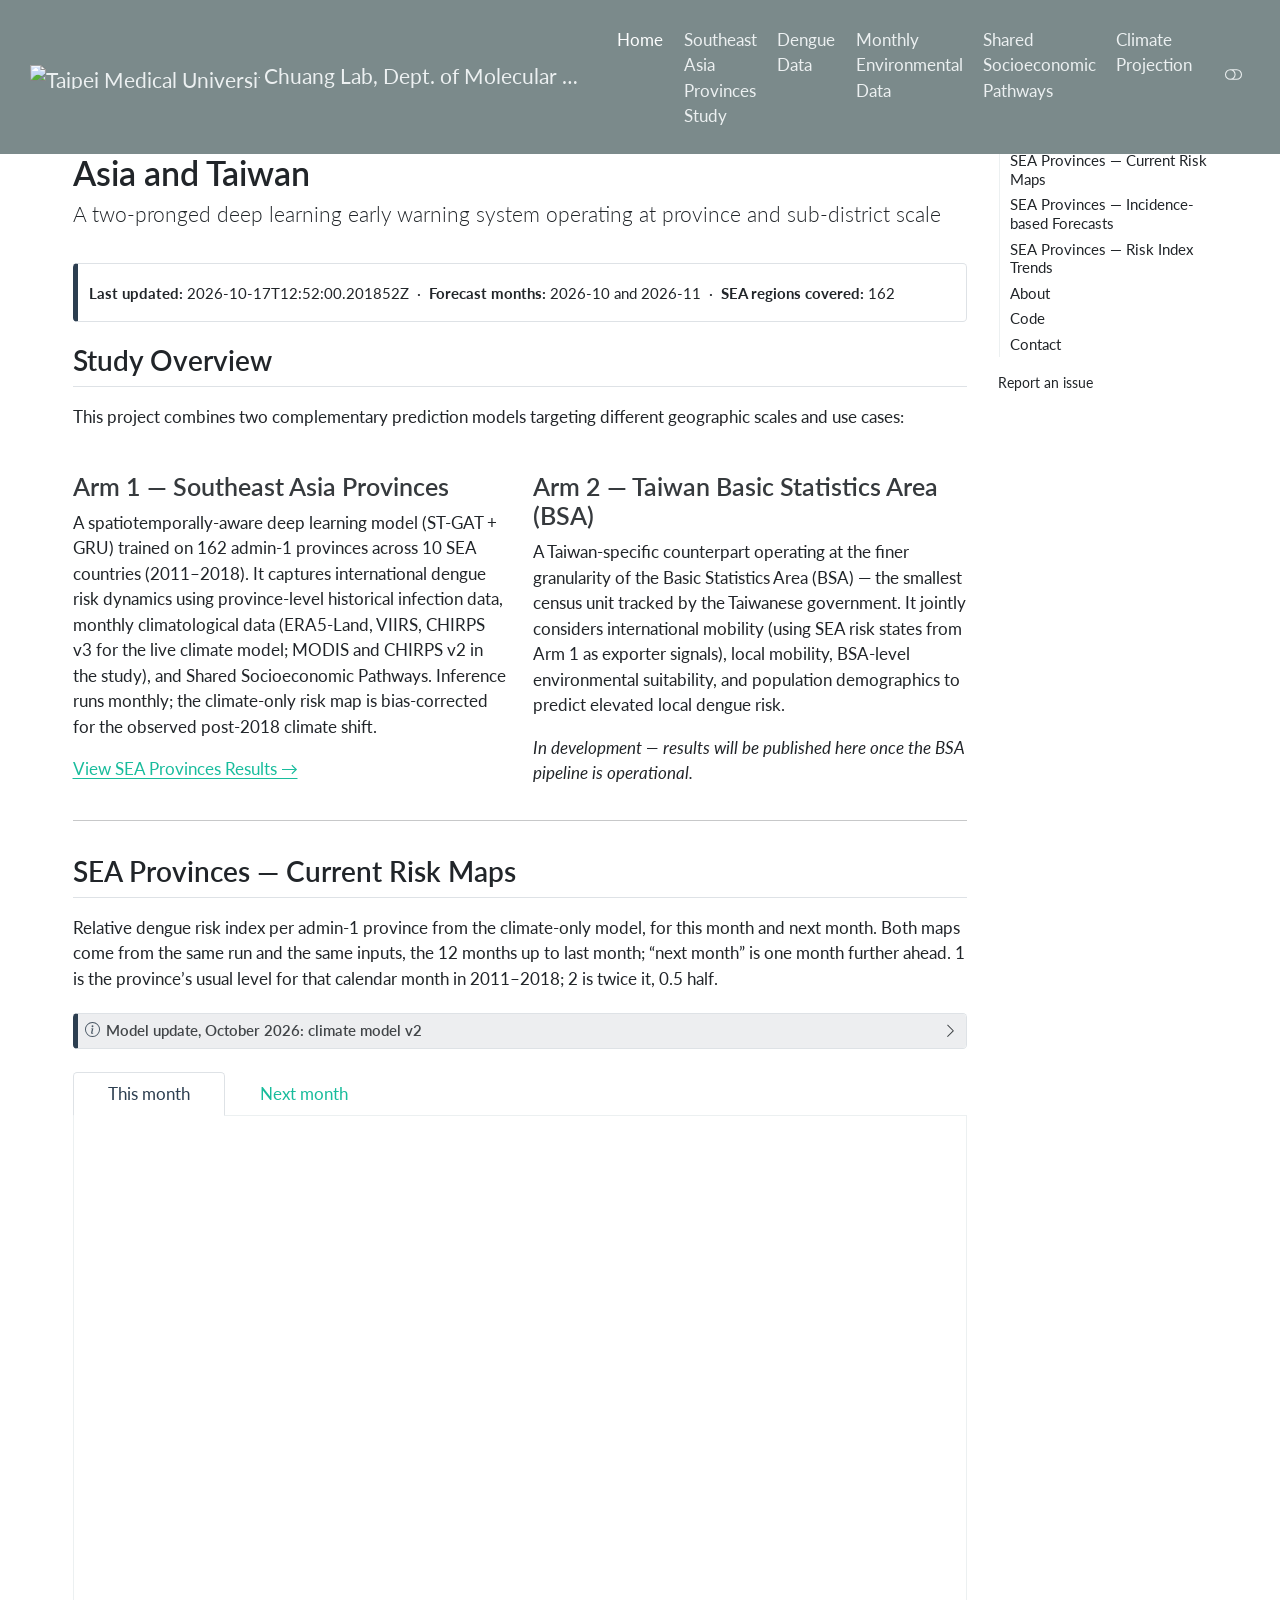
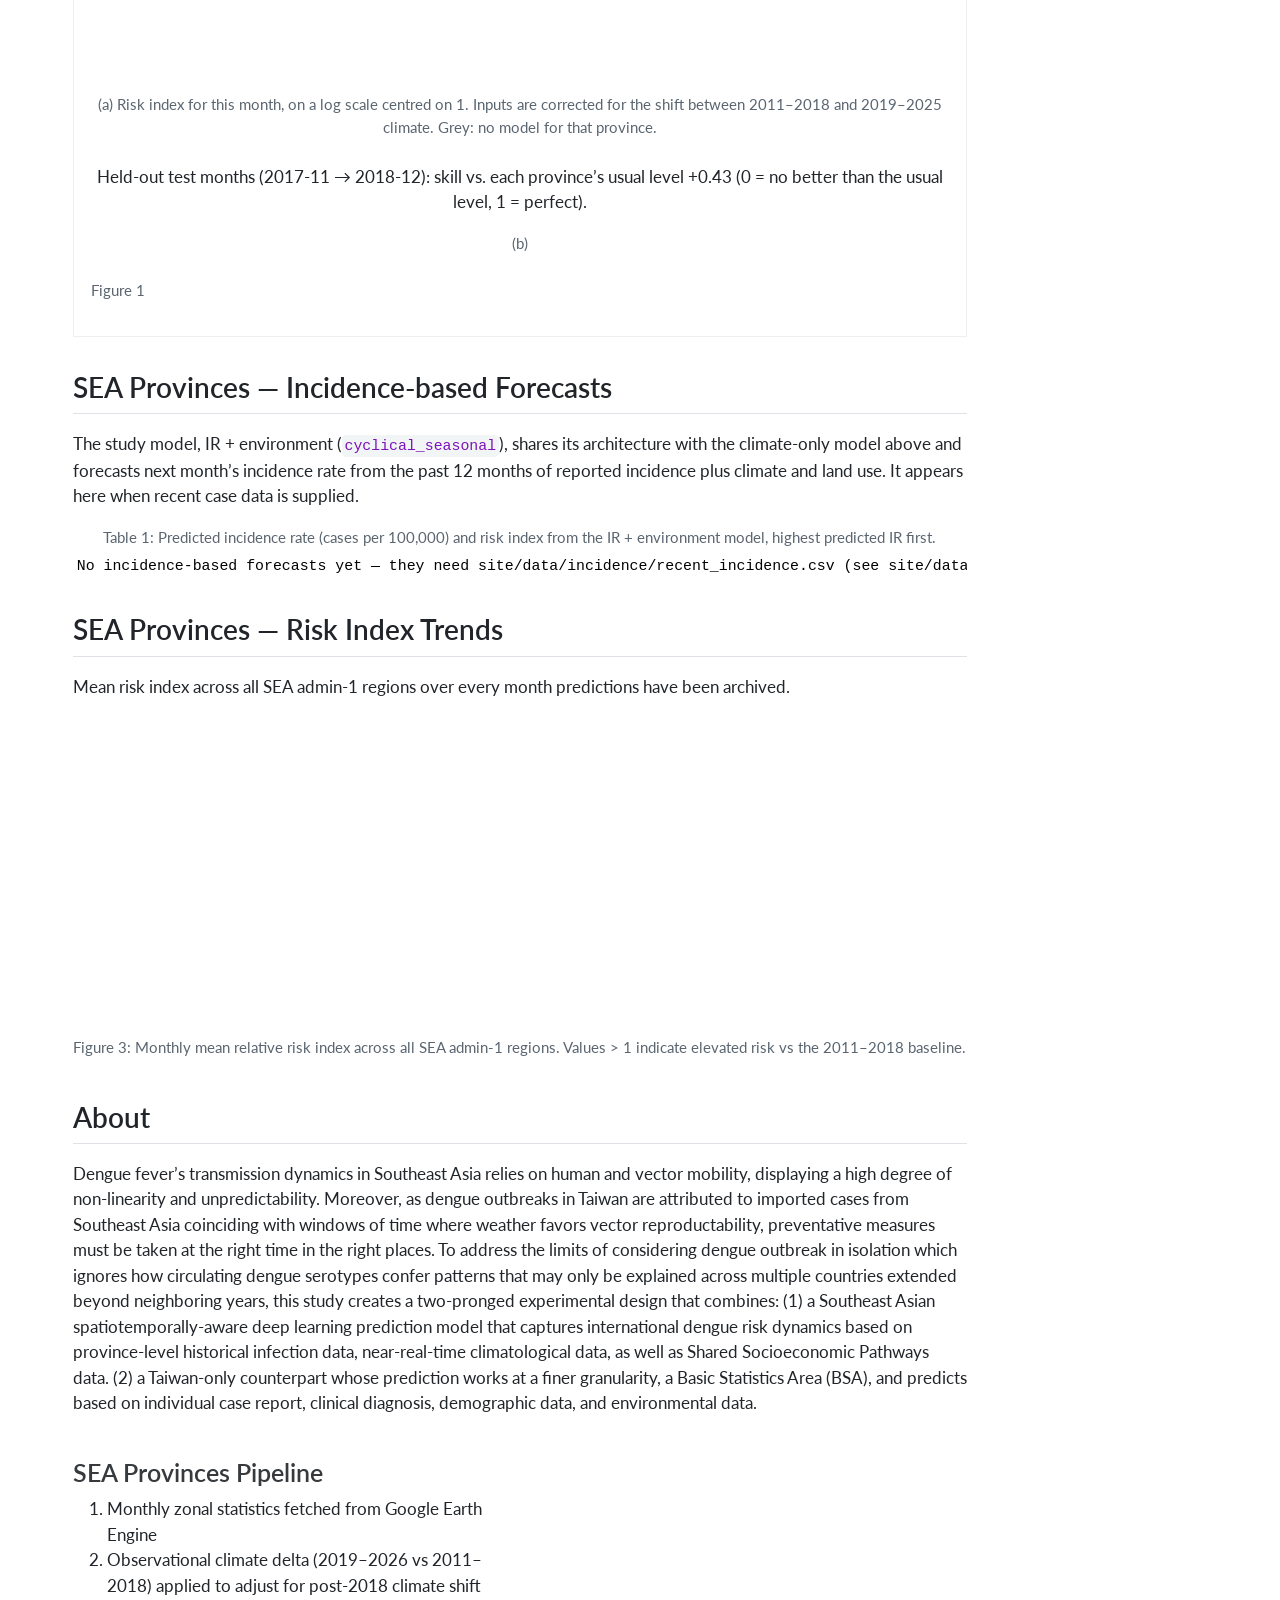
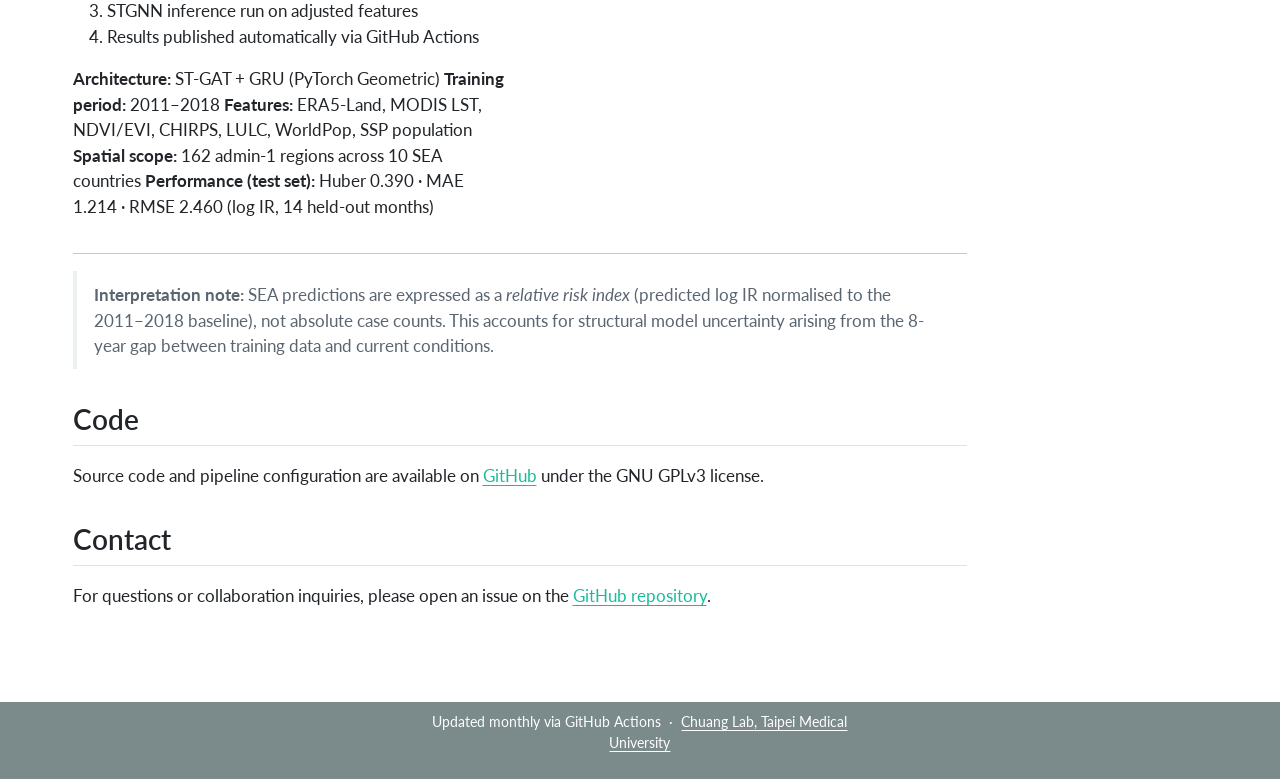
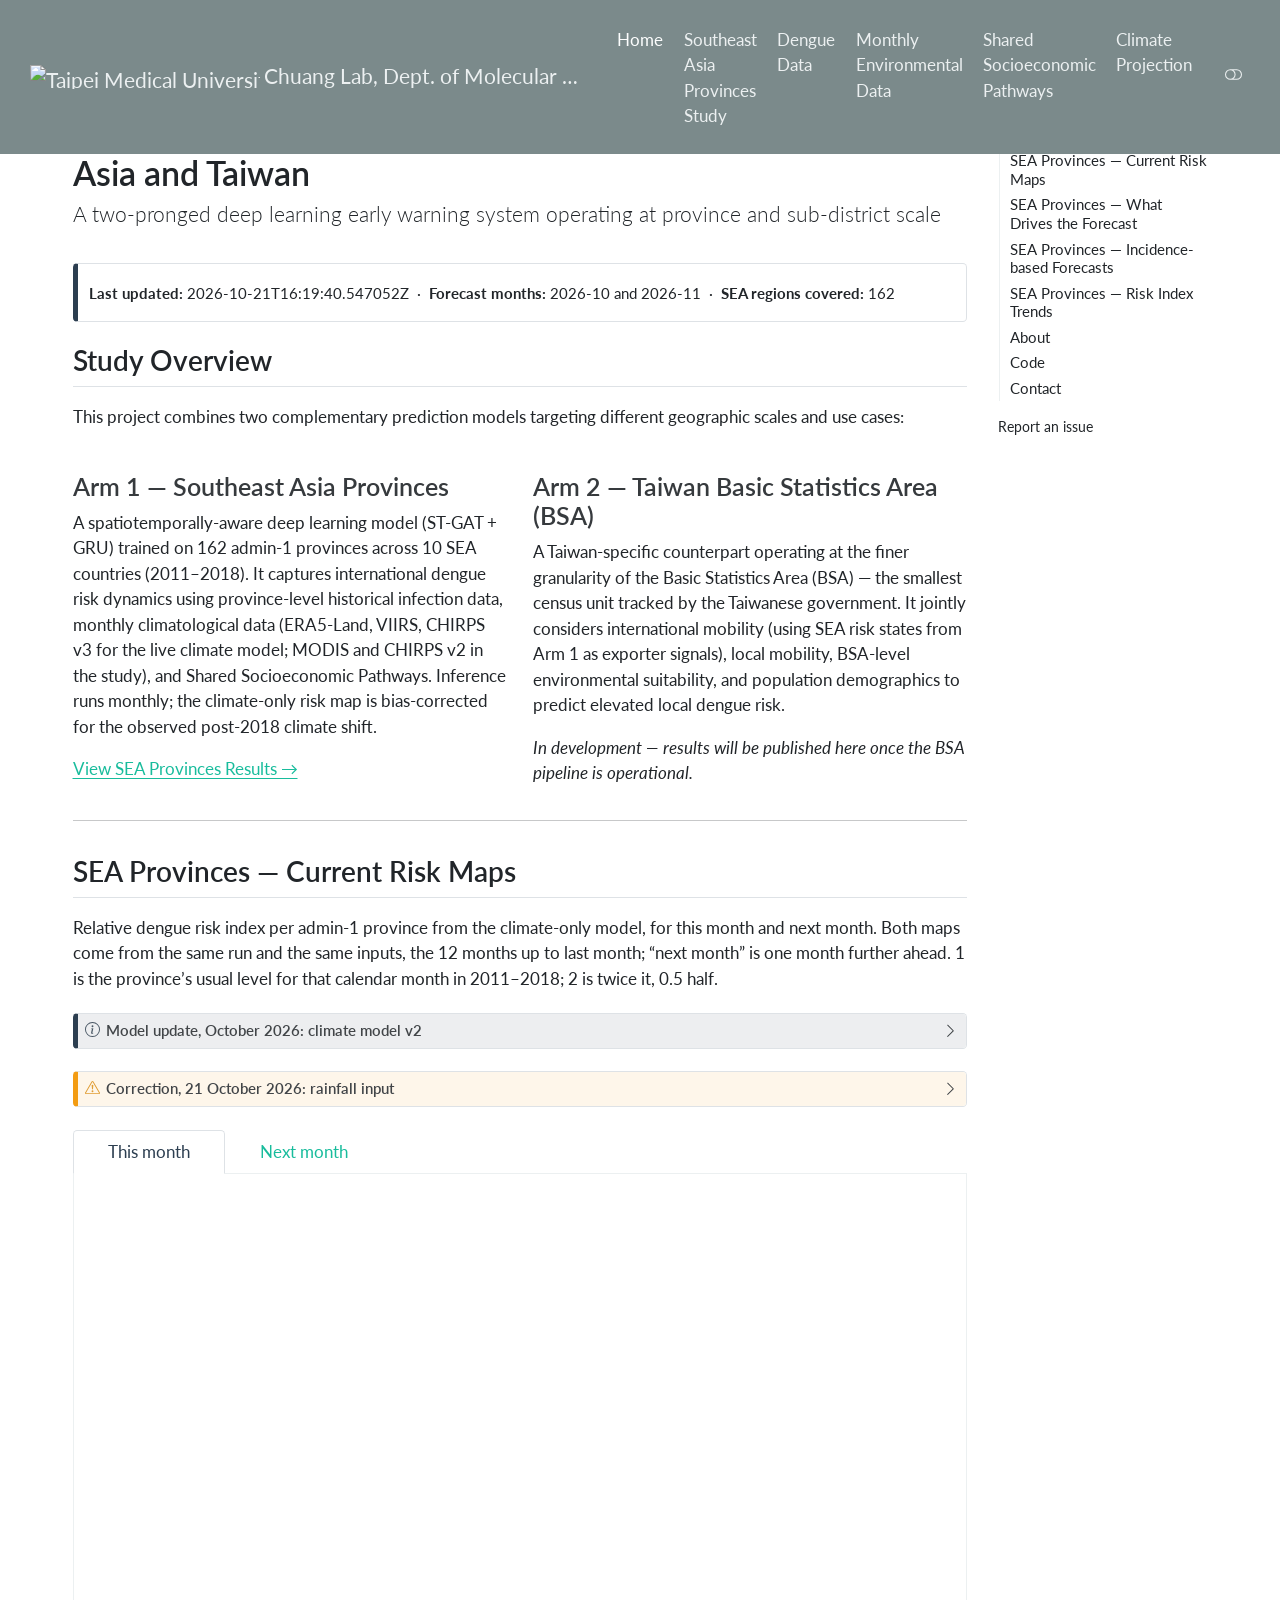
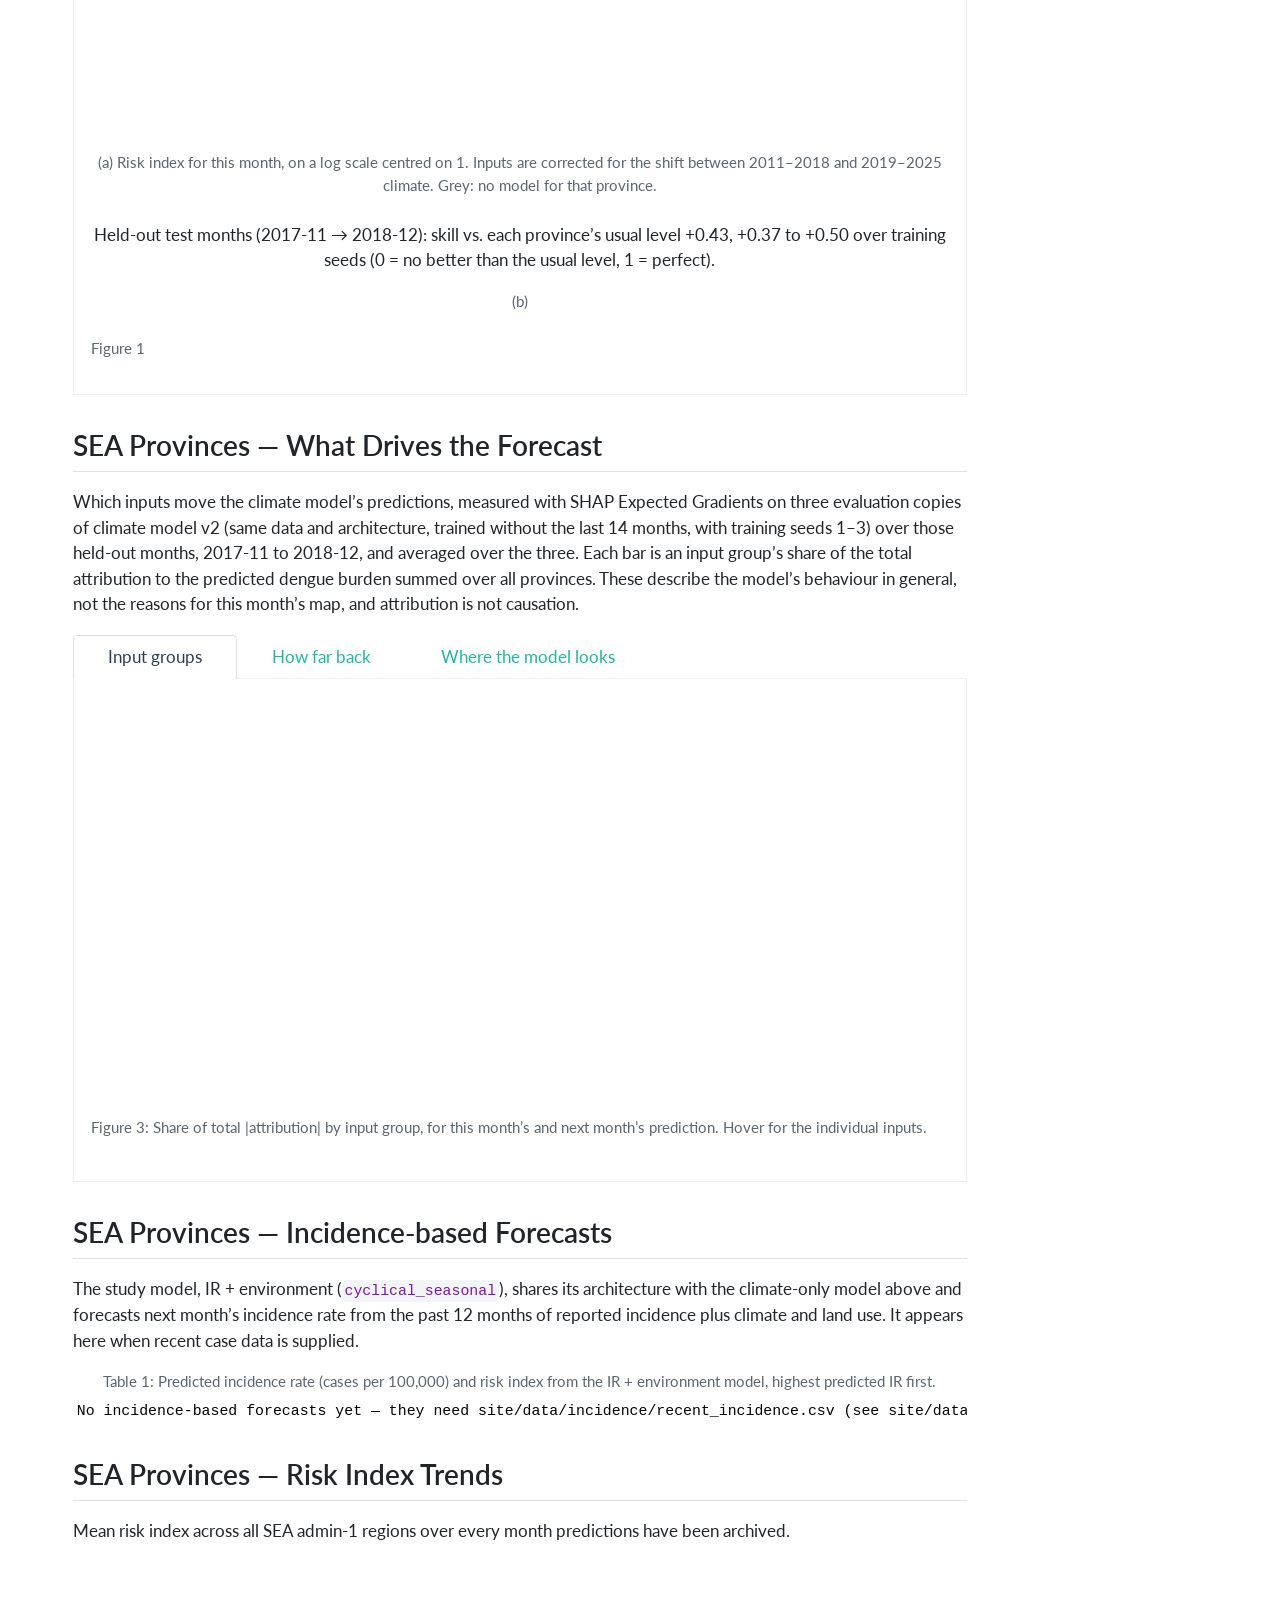
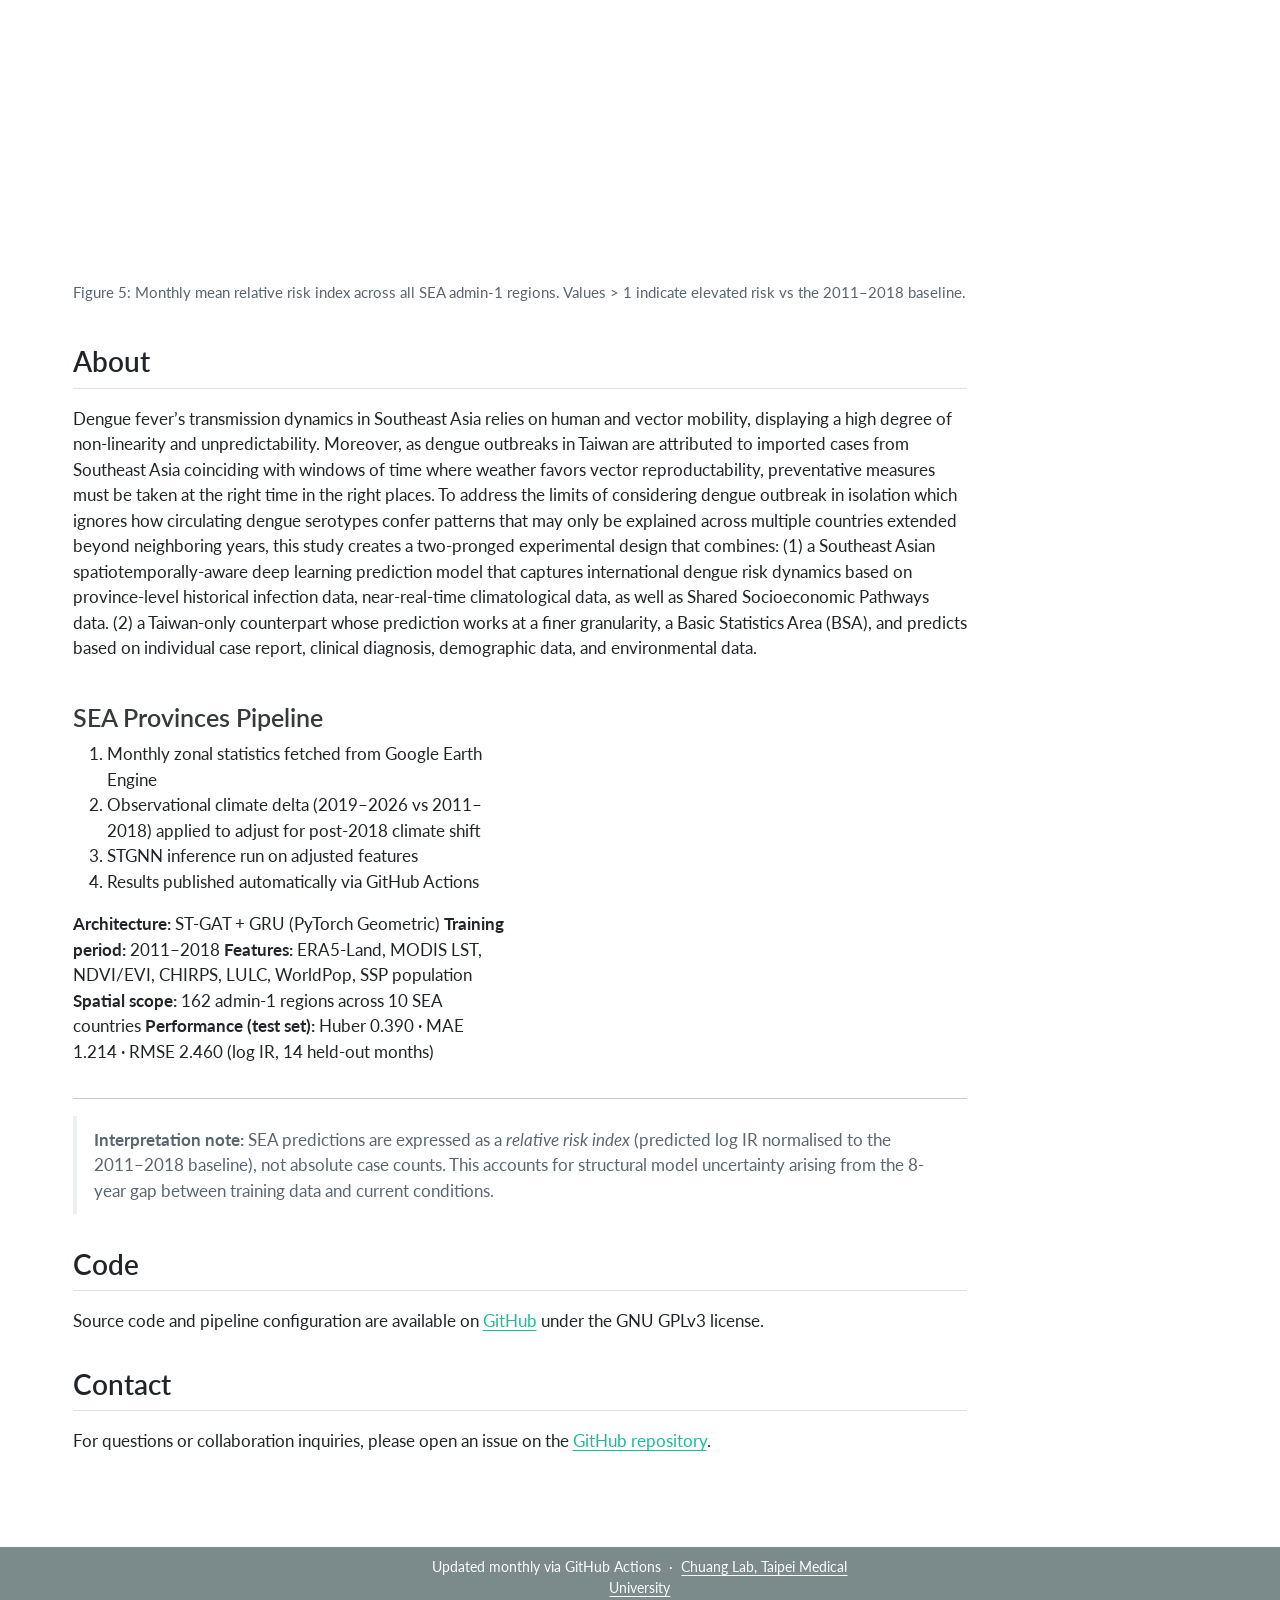
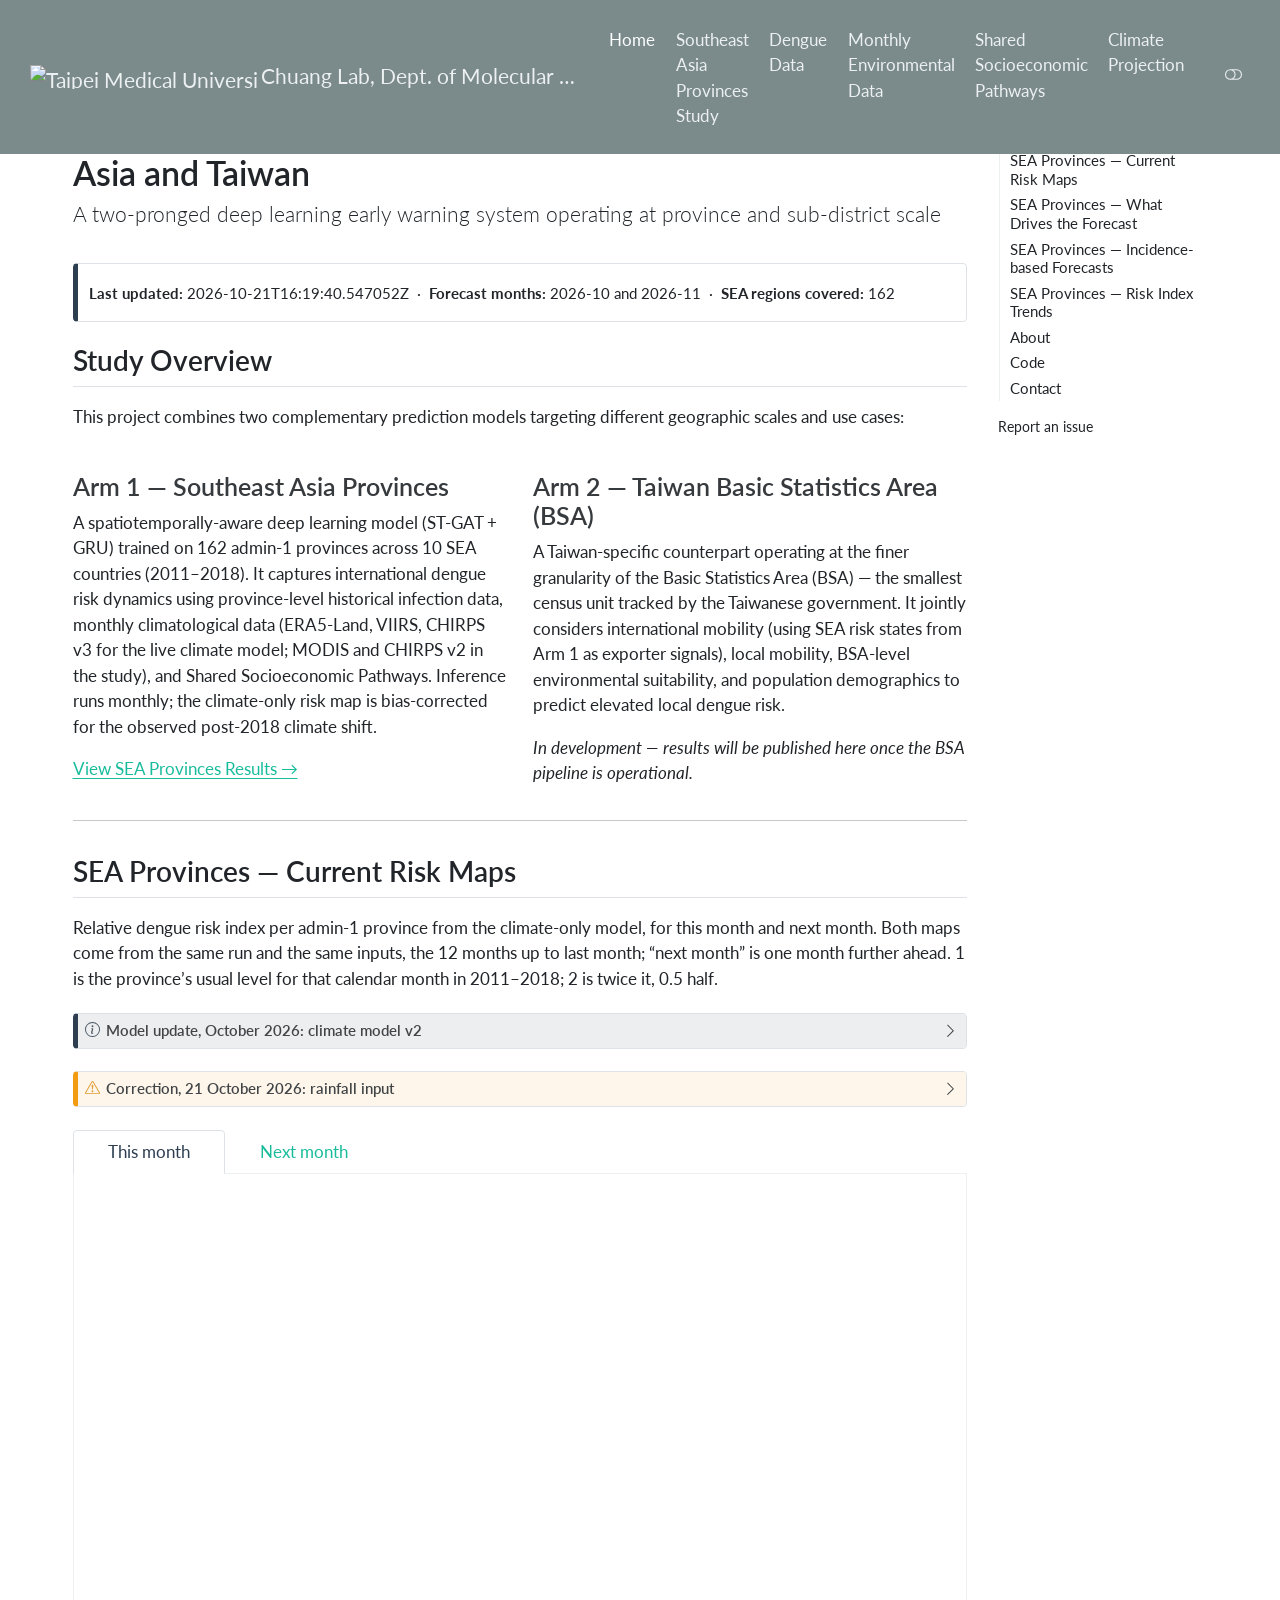
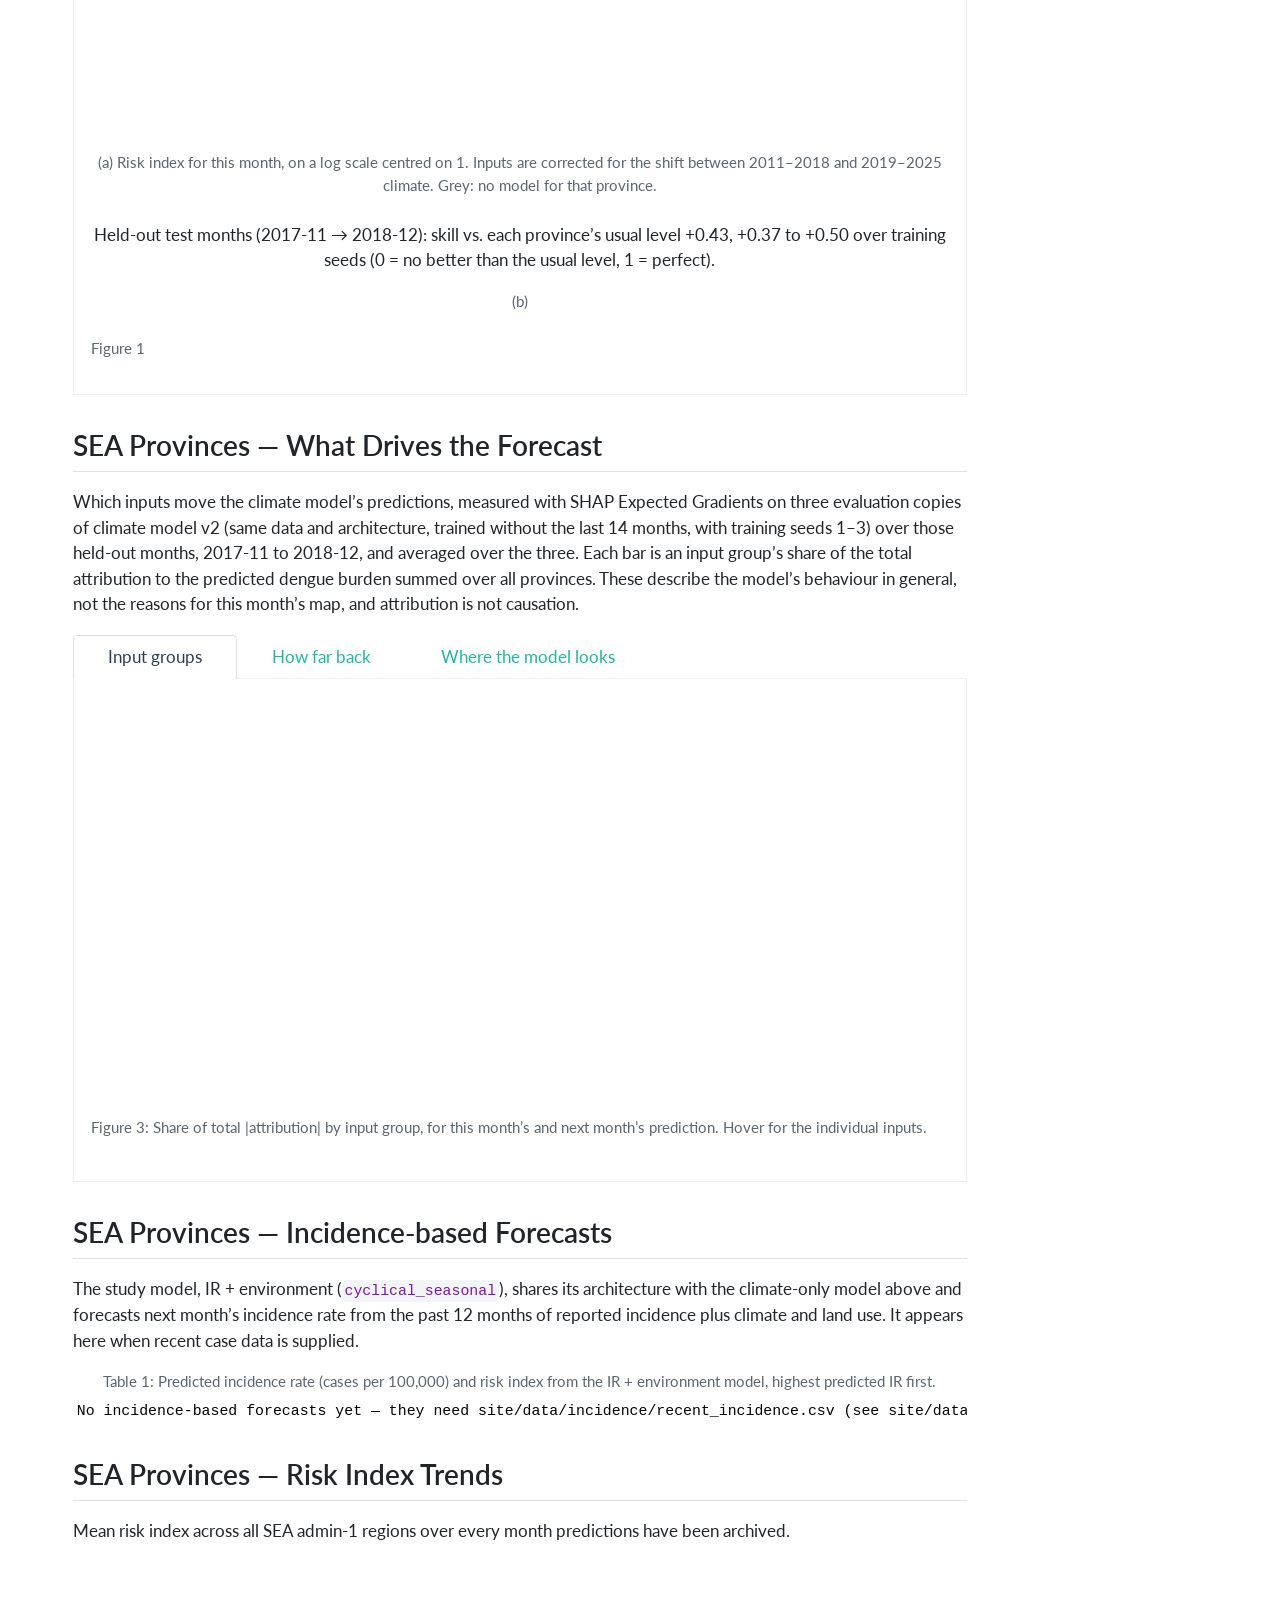
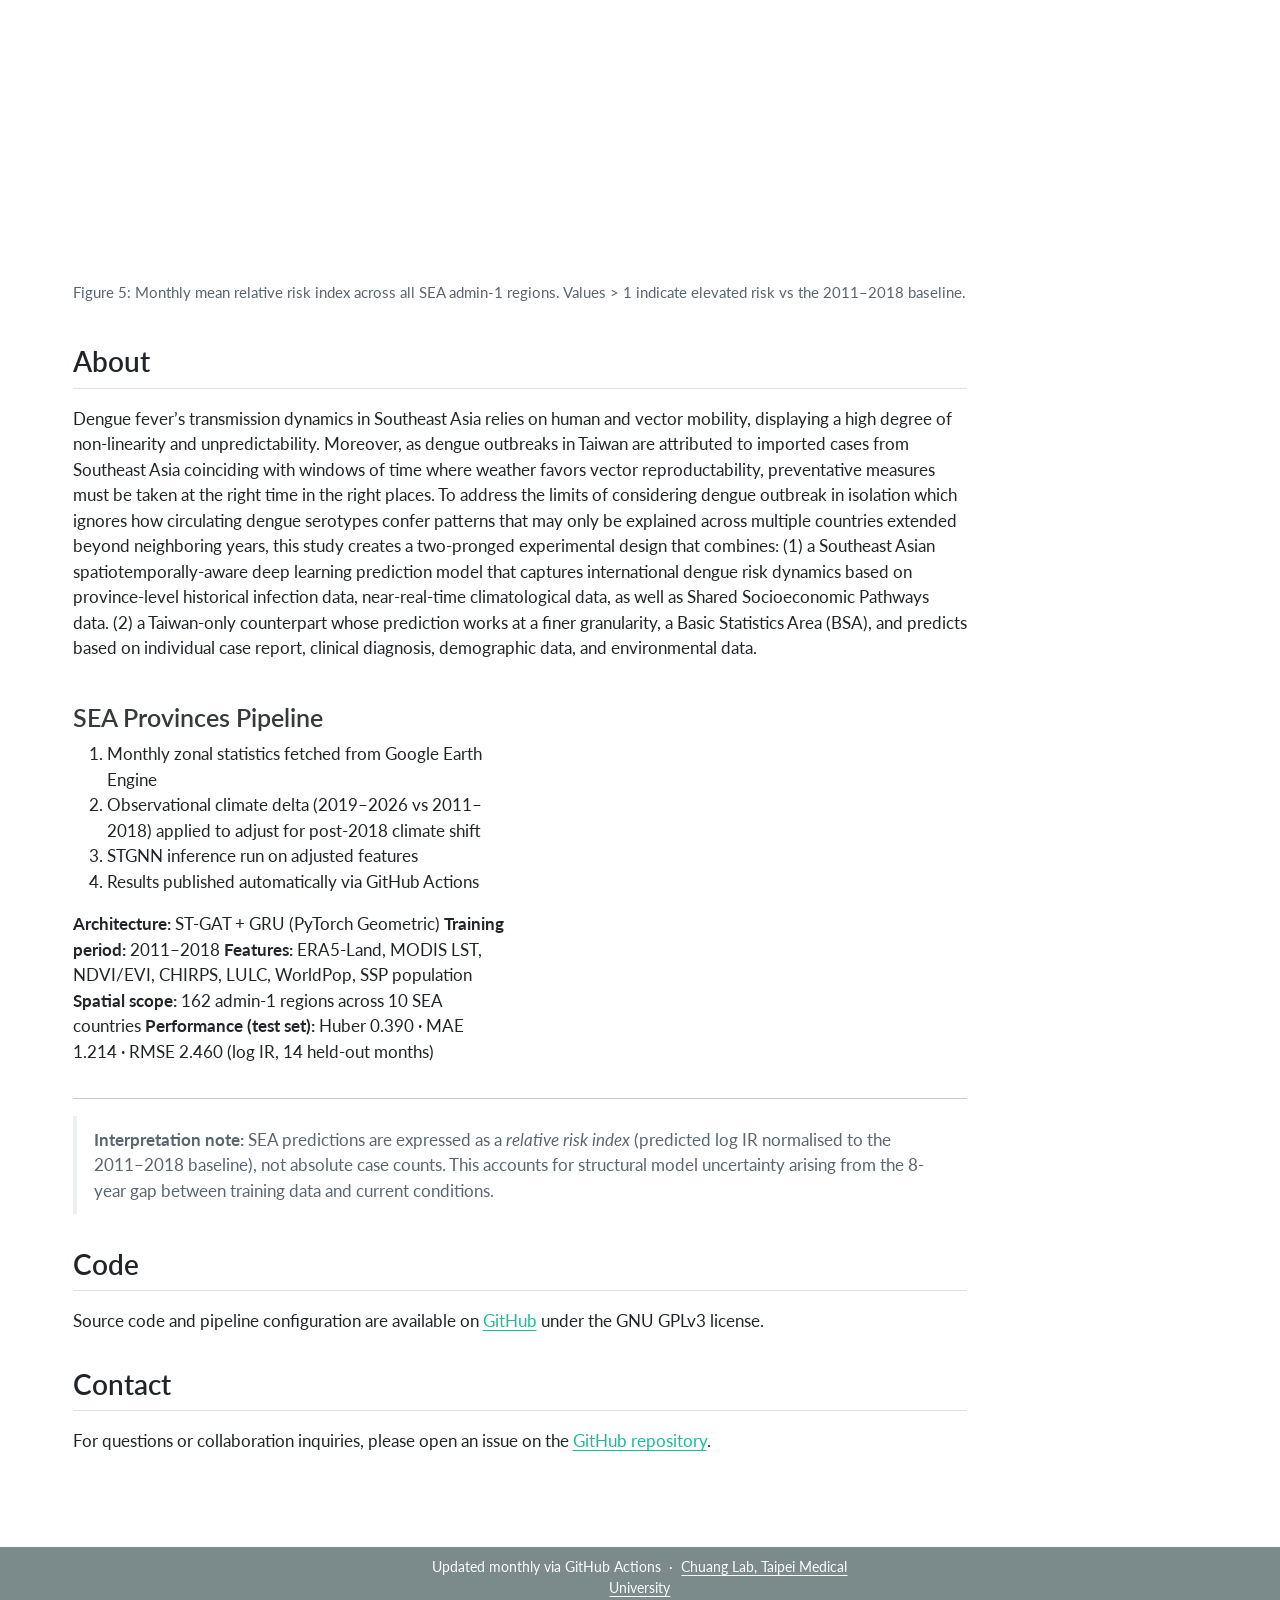
